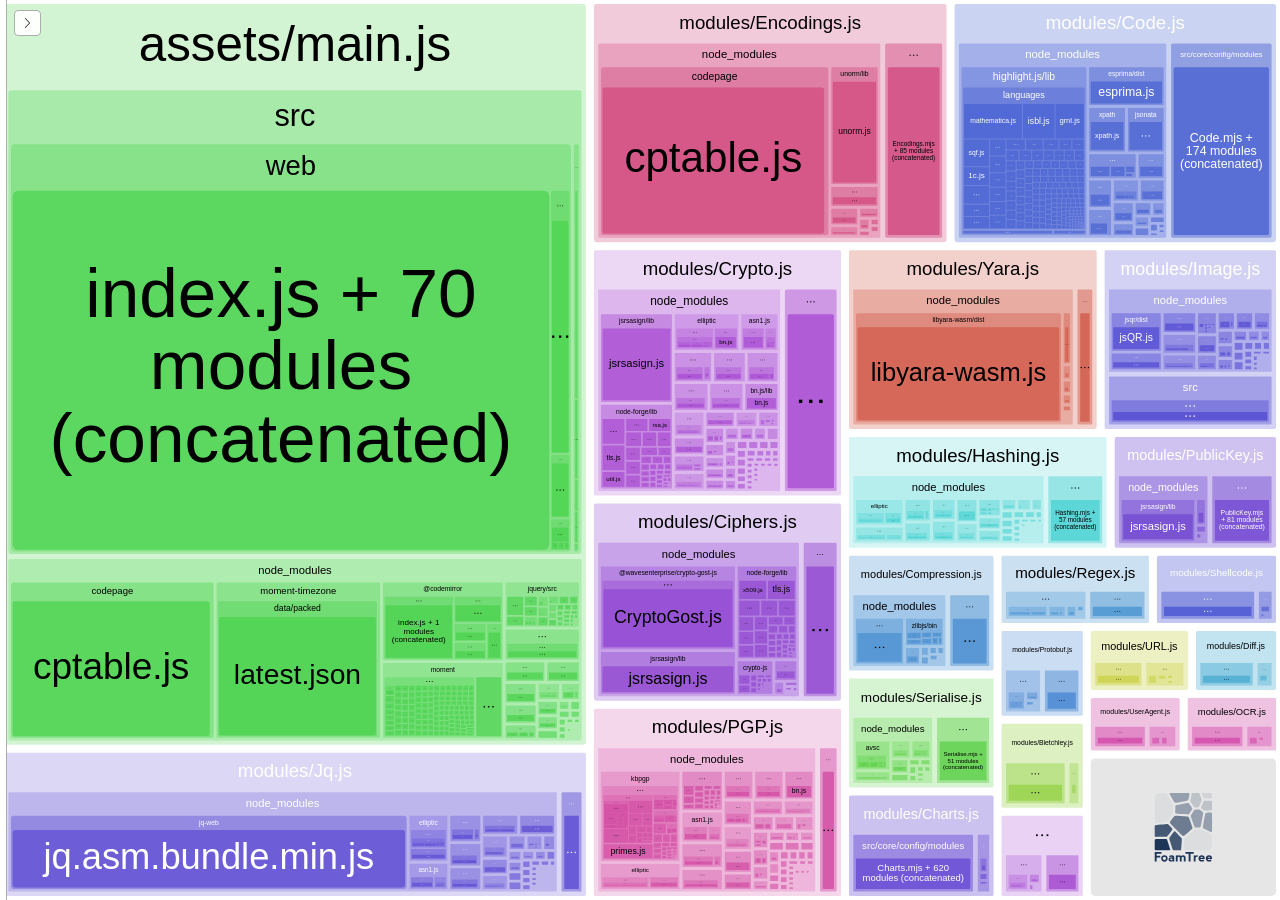
==== BundleAnalyzerReport.html @ 97653025 "Deploy to GitHub pages" ====
<!DOCTYPE html>
<html>
  <head>
    <meta charset="UTF-8"/>
    <meta name="viewport" content="width=device-width, initial-scale=1"/>
    <title>cyberchef [6 Feb 2026 at 15:53]</title>
    <link rel="shortcut icon" href="[data-uri]" type="image/x-icon" />

    <script>
      window.enableWebSocket = false;
    </script>
    <!-- viewer.js -->
<script>/*! For license information please see viewer.js.LICENSE.txt */
(()=>{var e={184:(e,t)=>{var n;
/*!
  Copyright (c) 2018 Jed Watson.
  Licensed under the MIT License (MIT), see
  http://jedwatson.github.io/classnames
*/!function(){"use strict";var i={}.hasOwnProperty;function r(){for(var e=[],t=0;t<arguments.length;t++){var n=arguments[t];if(n){var o=typeof n;if("string"===o||"number"===o)e.push(n);else if(Array.isArray(n)){if(n.length){var a=r.apply(null,n);a&&e.push(a)}}else if("object"===o)if(n.toString===Object.prototype.toString)for(var s in n)i.call(n,s)&&n[s]&&e.push(s);else e.push(n.toString())}}return e.join(" ")}e.exports?(r.default=r,e.exports=r):void 0===(n=function(){return r}.apply(t,[]))||(e.exports=n)}()},908:(e,t,n)=>{"use strict";n.d(t,{Z:()=>s});var i=n(15),r=n.n(i),o=n(645),a=n.n(o)()(r());a.push([e.id,".Button__button{background:#fff;border:1px solid #aaa;border-radius:4px;cursor:pointer;display:inline-block;font:var(--main-font);outline:none;padding:5px 7px;transition:background .3s ease;white-space:nowrap}.Button__button:focus,.Button__button:hover{background:#ffefd7}.Button__button.Button__active{background:orange;color:#000}.Button__button[disabled]{cursor:default}","",{version:3,sources:["webpack://./client/components/Button.css"],names:[],mappings:"AAAA,gBACE,eAAgB,CAChB,qBAAsB,CACtB,iBAAkB,CAClB,cAAe,CACf,oBAAqB,CACrB,qBAAsB,CACtB,YAAa,CACb,eAAgB,CAChB,8BAA+B,CAC/B,kBACF,CAEA,4CAEE,kBACF,CAEA,+BACE,iBAAmB,CACnB,UACF,CAEA,0BACE,cACF",sourcesContent:[".button {\n  background: #fff;\n  border: 1px solid #aaa;\n  border-radius: 4px;\n  cursor: pointer;\n  display: inline-block;\n  font: var(--main-font);\n  outline: none;\n  padding: 5px 7px;\n  transition: background .3s ease;\n  white-space: nowrap;\n}\n\n.button:focus,\n.button:hover {\n  background: #ffefd7;\n}\n\n.button.active {\n  background: #ffa500;\n  color: #000;\n}\n\n.button[disabled] {\n  cursor: default;\n}\n"],sourceRoot:""}]),a.locals={button:"Button__button",active:"Button__active"};const s=a},396:(e,t,n)=>{"use strict";n.d(t,{Z:()=>s});var i=n(15),r=n.n(i),o=n(645),a=n.n(o)()(r());a.push([e.id,".Checkbox__label{display:inline-block}.Checkbox__checkbox,.Checkbox__label{cursor:pointer}.Checkbox__itemText{margin-left:3px;position:relative;top:-2px;vertical-align:middle}","",{version:3,sources:["webpack://./client/components/Checkbox.css"],names:[],mappings:"AAAA,iBAEE,oBACF,CAEA,qCAJE,cAMF,CAEA,oBACE,eAAgB,CAChB,iBAAkB,CAClB,QAAS,CACT,qBACF",sourcesContent:[".label {\n  cursor: pointer;\n  display: inline-block;\n}\n\n.checkbox {\n  cursor: pointer;\n}\n\n.itemText {\n  margin-left: 3px;\n  position: relative;\n  top: -2px;\n  vertical-align: middle;\n}\n"],sourceRoot:""}]),a.locals={label:"Checkbox__label",checkbox:"Checkbox__checkbox",itemText:"Checkbox__itemText"};const s=a},213:(e,t,n)=>{"use strict";n.d(t,{Z:()=>s});var i=n(15),r=n.n(i),o=n(645),a=n.n(o)()(r());a.push([e.id,".CheckboxList__container{font:var(--main-font);white-space:nowrap}.CheckboxList__label{font-size:11px;font-weight:700;margin-bottom:7px}.CheckboxList__item+.CheckboxList__item{margin-top:1px}","",{version:3,sources:["webpack://./client/components/CheckboxList.css"],names:[],mappings:"AAAA,yBACE,qBAAsB,CACtB,kBACF,CAEA,qBACE,cAAe,CACf,eAAiB,CACjB,iBACF,CAEA,wCACE,cACF",sourcesContent:[".container {\n  font: var(--main-font);\n  white-space: nowrap;\n}\n\n.label {\n  font-size: 11px;\n  font-weight: bold;\n  margin-bottom: 7px;\n}\n\n.item + .item {\n  margin-top: 1px;\n}\n"],sourceRoot:""}]),a.locals={container:"CheckboxList__container",label:"CheckboxList__label",item:"CheckboxList__item"};const s=a},580:(e,t,n)=>{"use strict";n.d(t,{Z:()=>s});var i=n(15),r=n.n(i),o=n(645),a=n.n(o)()(r());a.push([e.id,".ContextMenu__container{background:#fff;border:1px solid #aaa;border-radius:4px;font:var(--main-font);list-style:none;opacity:1;padding:0;position:absolute;transition:opacity .2s ease,visibility .2s ease;visibility:visible;white-space:nowrap}.ContextMenu__hidden{opacity:0;visibility:hidden}","",{version:3,sources:["webpack://./client/components/ContextMenu.css"],names:[],mappings:"AAAA,wBAKE,eAAgB,CAChB,qBAAsB,CAFtB,iBAAkB,CAHlB,qBAAsB,CAMtB,eAAgB,CAChB,SAAU,CALV,SAAU,CADV,iBAAkB,CASlB,+CAAiD,CADjD,kBAAmB,CADnB,kBAGF,CAEA,qBACE,SAAU,CACV,iBACF",sourcesContent:[".container {\n  font: var(--main-font);\n  position: absolute;\n  padding: 0;\n  border-radius: 4px;\n  background: #fff;\n  border: 1px solid #aaa;\n  list-style: none;\n  opacity: 1;\n  white-space: nowrap;\n  visibility: visible;\n  transition: opacity .2s ease, visibility .2s ease;\n}\n\n.hidden {\n  opacity: 0;\n  visibility: hidden;\n}\n"],sourceRoot:""}]),a.locals={container:"ContextMenu__container",hidden:"ContextMenu__hidden"};const s=a},270:(e,t,n)=>{"use strict";n.d(t,{Z:()=>s});var i=n(15),r=n.n(i),o=n(645),a=n.n(o)()(r());a.push([e.id,".ContextMenuItem__item{cursor:pointer;margin:0;padding:8px 14px;-webkit-user-select:none;user-select:none}.ContextMenuItem__item:hover{background:#ffefd7}.ContextMenuItem__disabled{color:grey;cursor:default}.ContextMenuItem__item.ContextMenuItem__disabled:hover{background:transparent}","",{version:3,sources:["webpack://./client/components/ContextMenuItem.css"],names:[],mappings:"AAAA,uBACE,cAAe,CACf,QAAS,CACT,gBAAiB,CACjB,wBAAiB,CAAjB,gBACF,CAEA,6BACE,kBACF,CAEA,2BAEE,UAAW,CADX,cAEF,CAEA,uDACE,sBACF",sourcesContent:[".item {\n  cursor: pointer;\n  margin: 0;\n  padding: 8px 14px;\n  user-select: none;\n}\n\n.item:hover {\n  background: #ffefd7;\n}\n\n.disabled {\n  cursor: default;\n  color: gray;\n}\n\n.item.disabled:hover {\n  background: transparent;\n}\n"],sourceRoot:""}]),a.locals={item:"ContextMenuItem__item",disabled:"ContextMenuItem__disabled"};const s=a},172:(e,t,n)=>{"use strict";n.d(t,{Z:()=>s});var i=n(15),r=n.n(i),o=n(645),a=n.n(o)()(r());a.push([e.id,".Dropdown__container{font:var(--main-font);white-space:nowrap}.Dropdown__label{font-size:11px;font-weight:700;margin-bottom:7px}.Dropdown__input{border:1px solid #aaa;border-radius:4px;color:#7f7f7f;display:block;height:27px;width:100%}.Dropdown__option{cursor:pointer;padding:4px 0}","",{version:3,sources:["webpack://./client/components/Dropdown.css"],names:[],mappings:"AAAA,qBACE,qBAAsB,CACtB,kBACF,CAEA,iBACE,cAAe,CACf,eAAiB,CACjB,iBACF,CAEA,iBACE,qBAAsB,CACtB,iBAAkB,CAGlB,aAAc,CAFd,aAAc,CAGd,WAAY,CAFZ,UAGF,CAEA,kBAEE,cAAe,CADf,aAEF",sourcesContent:[".container {\n  font: var(--main-font);\n  white-space: nowrap;\n}\n\n.label {\n  font-size: 11px;\n  font-weight: bold;\n  margin-bottom: 7px;\n}\n\n.input {\n  border: 1px solid #aaa;\n  border-radius: 4px;\n  display: block;\n  width: 100%;\n  color: #7f7f7f;\n  height: 27px;\n}\n\n.option {\n  padding: 4px 0;\n  cursor: pointer;\n}\n"],sourceRoot:""}]),a.locals={container:"Dropdown__container",label:"Dropdown__label",input:"Dropdown__input",option:"Dropdown__option"};const s=a},746:(e,t,n)=>{"use strict";n.d(t,{Z:()=>s});var i=n(15),r=n.n(i),o=n(645),a=n.n(o)()(r());a.push([e.id,".Icon__icon{background:no-repeat 50%/contain;display:inline-block}","",{version:3,sources:["webpack://./client/components/Icon.css"],names:[],mappings:"AAAA,YACE,gCAAoC,CACpC,oBACF",sourcesContent:[".icon {\n  background: no-repeat center/contain;\n  display: inline-block;\n}\n"],sourceRoot:""}]),a.locals={icon:"Icon__icon"};const s=a},697:(e,t,n)=>{"use strict";n.d(t,{Z:()=>m});var i=n(15),r=n.n(i),o=n(645),a=n.n(o),s=n(667),u=n.n(s),l=n(911),c=n(752),h=n(570),f=n(868),d=a()(r()),p=u()(l.Z),g=u()(c.Z),b=u()(h.Z),v=u()(f.Z);d.push([e.id,".ModuleItem__container{background:no-repeat 0;cursor:pointer;margin-bottom:4px;padding-left:18px;position:relative;white-space:nowrap}.ModuleItem__container.ModuleItem__module{background-image:url("+p+");background-position-x:1px}.ModuleItem__container.ModuleItem__folder{background-image:url("+g+")}.ModuleItem__container.ModuleItem__chunk{background-image:url("+b+")}.ModuleItem__container.ModuleItem__invisible:hover:before{background:url("+v+') no-repeat 0;content:"";height:100%;left:0;position:absolute;top:1px;width:13px}',"",{version:3,sources:["webpack://./client/components/ModuleItem.css"],names:[],mappings:"AAAA,uBACE,sBAAiC,CACjC,cAAe,CACf,iBAAkB,CAClB,iBAAkB,CAClB,iBAAkB,CAClB,kBACF,CAEA,0CACE,wDAAkD,CAClD,yBACF,CAEA,0CACE,wDACF,CAEA,yCACE,wDACF,CAEA,0DACE,8DAAqE,CACrE,UAAW,CACX,WAAY,CACZ,MAAO,CAEP,iBAAkB,CADlB,OAAQ,CAER,UACF",sourcesContent:[".container {\n  background: no-repeat left center;\n  cursor: pointer;\n  margin-bottom: 4px;\n  padding-left: 18px;\n  position: relative;\n  white-space: nowrap;\n}\n\n.container.module {\n  background-image: url('../assets/icon-module.svg');\n  background-position-x: 1px;\n}\n\n.container.folder {\n  background-image: url('../assets/icon-folder.svg');\n}\n\n.container.chunk {\n  background-image: url('../assets/icon-chunk.svg');\n}\n\n.container.invisible:hover::before {\n  background: url('../assets/icon-invisible.svg') no-repeat left center;\n  content: \"\";\n  height: 100%;\n  left: 0;\n  top: 1px;\n  position: absolute;\n  width: 13px;\n}\n"],sourceRoot:""}]),d.locals={container:"ModuleItem__container",module:"ModuleItem__module",folder:"ModuleItem__folder",chunk:"ModuleItem__chunk",invisible:"ModuleItem__invisible"};const m=d},784:(e,t,n)=>{"use strict";n.d(t,{Z:()=>s});var i=n(15),r=n.n(i),o=n(645),a=n.n(o)()(r());a.push([e.id,".ModulesList__container{font:var(--main-font)}","",{version:3,sources:["webpack://./client/components/ModulesList.css"],names:[],mappings:"AAAA,wBACE,qBACF",sourcesContent:[".container {\n  font: var(--main-font);\n}\n"],sourceRoot:""}]),a.locals={container:"ModulesList__container"};const s=a},393:(e,t,n)=>{"use strict";n.d(t,{Z:()=>s});var i=n(15),r=n.n(i),o=n(645),a=n.n(o)()(r());a.push([e.id,".ModulesTreemap__container{align-items:stretch;display:flex;height:100%;position:relative;width:100%}.ModulesTreemap__map{flex:1}.ModulesTreemap__sidebarGroup{font:var(--main-font);margin-bottom:20px}.ModulesTreemap__showOption{margin-top:5px}.ModulesTreemap__activeSize{font-weight:700}.ModulesTreemap__foundModulesInfo{display:flex;font:var(--main-font);margin:8px 0 0}.ModulesTreemap__foundModulesInfoItem+.ModulesTreemap__foundModulesInfoItem{margin-left:15px}.ModulesTreemap__foundModulesContainer{margin-top:15px;max-height:600px;overflow:auto}.ModulesTreemap__foundModulesChunk+.ModulesTreemap__foundModulesChunk{margin-top:15px}.ModulesTreemap__foundModulesChunkName{cursor:pointer;font:var(--main-font);font-weight:700;margin-bottom:7px}.ModulesTreemap__foundModulesList{margin-left:7px}","",{version:3,sources:["webpack://./client/components/ModulesTreemap.css"],names:[],mappings:"AAAA,2BACE,mBAAoB,CACpB,YAAa,CACb,WAAY,CACZ,iBAAkB,CAClB,UACF,CAEA,qBACE,MACF,CAEA,8BACE,qBAAsB,CACtB,kBACF,CAEA,4BACE,cACF,CAEA,4BACE,eACF,CAEA,kCACE,YAAa,CACb,qBAAsB,CACtB,cACF,CAEA,4EACE,gBACF,CAEA,uCACE,eAAgB,CAChB,gBAAiB,CACjB,aACF,CAEA,sEACE,eACF,CAEA,uCACE,cAAe,CACf,qBAAsB,CACtB,eAAiB,CACjB,iBACF,CAEA,kCACE,eACF",sourcesContent:[".container {\n  align-items: stretch;\n  display: flex;\n  height: 100%;\n  position: relative;\n  width: 100%;\n}\n\n.map {\n  flex: 1;\n}\n\n.sidebarGroup {\n  font: var(--main-font);\n  margin-bottom: 20px;\n}\n\n.showOption {\n  margin-top: 5px;\n}\n\n.activeSize {\n  font-weight: bold;\n}\n\n.foundModulesInfo {\n  display: flex;\n  font: var(--main-font);\n  margin: 8px 0 0;\n}\n\n.foundModulesInfoItem + .foundModulesInfoItem {\n  margin-left: 15px;\n}\n\n.foundModulesContainer {\n  margin-top: 15px;\n  max-height: 600px;\n  overflow: auto;\n}\n\n.foundModulesChunk + .foundModulesChunk {\n  margin-top: 15px;\n}\n\n.foundModulesChunkName {\n  cursor: pointer;\n  font: var(--main-font);\n  font-weight: bold;\n  margin-bottom: 7px;\n}\n\n.foundModulesList {\n  margin-left: 7px;\n}\n"],sourceRoot:""}]),a.locals={container:"ModulesTreemap__container",map:"ModulesTreemap__map",sidebarGroup:"ModulesTreemap__sidebarGroup",showOption:"ModulesTreemap__showOption",activeSize:"ModulesTreemap__activeSize",foundModulesInfo:"ModulesTreemap__foundModulesInfo",foundModulesInfoItem:"ModulesTreemap__foundModulesInfoItem",foundModulesContainer:"ModulesTreemap__foundModulesContainer",foundModulesChunk:"ModulesTreemap__foundModulesChunk",foundModulesChunkName:"ModulesTreemap__foundModulesChunkName",foundModulesList:"ModulesTreemap__foundModulesList"};const s=a},976:(e,t,n)=>{"use strict";n.d(t,{Z:()=>s});var i=n(15),r=n.n(i),o=n(645),a=n.n(o)()(r());a.push([e.id,".Search__container{font:var(--main-font);white-space:nowrap}.Search__label{font-weight:700;margin-bottom:7px}.Search__row{display:flex}.Search__input{border:1px solid #aaa;border-radius:4px;display:block;flex:1;padding:5px}.Search__clear{flex:0 0 auto;line-height:1;margin-left:3px;padding:5px 8px 7px}","",{version:3,sources:["webpack://./client/components/Search.css"],names:[],mappings:"AAAA,mBACE,qBAAsB,CACtB,kBACF,CAEA,eACE,eAAiB,CACjB,iBACF,CAEA,aACE,YACF,CAEA,eACE,qBAAsB,CACtB,iBAAkB,CAClB,aAAc,CACd,MAAO,CACP,WACF,CAEA,eACE,aAAc,CACd,aAAc,CACd,eAAgB,CAChB,mBACF",sourcesContent:[".container {\n  font: var(--main-font);\n  white-space: nowrap;\n}\n\n.label {\n  font-weight: bold;\n  margin-bottom: 7px;\n}\n\n.row {\n  display: flex;\n}\n\n.input {\n  border: 1px solid #aaa;\n  border-radius: 4px;\n  display: block;\n  flex: 1;\n  padding: 5px;\n}\n\n.clear {\n  flex: 0 0 auto;\n  line-height: 1;\n  margin-left: 3px;\n  padding: 5px 8px 7px;\n}\n"],sourceRoot:""}]),a.locals={container:"Search__container",label:"Search__label",row:"Search__row",input:"Search__input",clear:"Search__clear"};const s=a},826:(e,t,n)=>{"use strict";n.d(t,{Z:()=>s});var i=n(15),r=n.n(i),o=n(645),a=n.n(o)()(r());a.push([e.id,".Sidebar__container{background:#fff;border:none;border-right:1px solid #aaa;box-sizing:border-box;max-width:calc(50% - 10px);opacity:.95;z-index:1}.Sidebar__container:not(.Sidebar__hidden){min-width:200px}.Sidebar__container:not(.Sidebar__pinned){bottom:0;position:absolute;top:0;transition:transform .2s ease}.Sidebar__container.Sidebar__pinned{position:relative}.Sidebar__container.Sidebar__left{left:0}.Sidebar__container.Sidebar__left.Sidebar__hidden{transform:translateX(calc(-100% + 7px))}.Sidebar__content{box-sizing:border-box;height:100%;overflow-y:auto;padding:25px 20px 20px;width:100%}.Sidebar__empty.Sidebar__pinned .Sidebar__content{padding:0}.Sidebar__pinButton,.Sidebar__toggleButton{cursor:pointer;height:26px;line-height:0;position:absolute;top:10px;width:27px}.Sidebar__pinButton{right:47px}.Sidebar__toggleButton{padding-left:6px;right:15px}.Sidebar__hidden .Sidebar__toggleButton{right:-35px;transition:transform .2s ease}.Sidebar__hidden .Sidebar__toggleButton:hover{transform:translateX(4px)}.Sidebar__resizer{bottom:0;cursor:col-resize;position:absolute;right:0;top:0;width:7px}","",{version:3,sources:["webpack://./client/components/Sidebar.css"],names:[],mappings:"AAEA,oBACE,eAAgB,CAEhB,WAA4B,CAA5B,2BAA4B,CAC5B,qBAAsB,CACtB,0BAA2B,CAC3B,WAAa,CACb,SACF,CAEA,0CACE,eACF,CAEA,0CACE,QAAS,CACT,iBAAkB,CAClB,KAAM,CACN,6BACF,CAEA,oCACE,iBACF,CAEA,kCACE,MACF,CAEA,kDACE,uCACF,CAEA,kBACE,qBAAsB,CACtB,WAAY,CACZ,eAAgB,CAChB,sBAAuB,CACvB,UACF,CAEA,kDACE,SACF,CAEA,2CAEE,cAAe,CACf,WAAY,CACZ,aAAc,CACd,iBAAkB,CAClB,QAAS,CACT,UACF,CAEA,oBACE,UACF,CAEA,uBACE,gBAAiB,CACjB,UACF,CAEA,wCACE,WAAY,CACZ,6BACF,CAEA,8CACE,yBACF,CAEA,kBACE,QAAS,CACT,iBAAkB,CAClB,iBAAkB,CAClB,OAAQ,CACR,KAAM,CACN,SACF",sourcesContent:["@value toggleTime: 200ms;\n\n.container {\n  background: #fff;\n  border: none;\n  border-right: 1px solid #aaa;\n  box-sizing: border-box;\n  max-width: calc(50% - 10px);\n  opacity: 0.95;\n  z-index: 1;\n}\n\n.container:not(.hidden) {\n  min-width: 200px;\n}\n\n.container:not(.pinned) {\n  bottom: 0;\n  position: absolute;\n  top: 0;\n  transition: transform toggleTime ease;\n}\n\n.container.pinned {\n  position: relative;\n}\n\n.container.left {\n  left: 0;\n}\n\n.container.left.hidden {\n  transform: translateX(calc(-100% + 7px));\n}\n\n.content {\n  box-sizing: border-box;\n  height: 100%;\n  overflow-y: auto;\n  padding: 25px 20px 20px;\n  width: 100%;\n}\n\n.empty.pinned .content {\n  padding: 0;\n}\n\n.pinButton,\n.toggleButton {\n  cursor: pointer;\n  height: 26px;\n  line-height: 0;\n  position: absolute;\n  top: 10px;\n  width: 27px;\n}\n\n.pinButton {\n  right: 47px;\n}\n\n.toggleButton {\n  padding-left: 6px;\n  right: 15px;\n}\n\n.hidden .toggleButton {\n  right: -35px;\n  transition: transform .2s ease;\n}\n\n.hidden .toggleButton:hover {\n  transform: translateX(4px);\n}\n\n.resizer {\n  bottom: 0;\n  cursor: col-resize;\n  position: absolute;\n  right: 0;\n  top: 0;\n  width: 7px;\n}\n"],sourceRoot:""}]),a.locals={toggleTime:".2s",container:"Sidebar__container",hidden:"Sidebar__hidden",pinned:"Sidebar__pinned",left:"Sidebar__left",content:"Sidebar__content",empty:"Sidebar__empty",pinButton:"Sidebar__pinButton",toggleButton:"Sidebar__toggleButton",resizer:"Sidebar__resizer"};const s=a},897:(e,t,n)=>{"use strict";n.d(t,{Z:()=>s});var i=n(15),r=n.n(i),o=n(645),a=n.n(o)()(r());a.push([e.id,".Switcher__container{font:var(--main-font);white-space:nowrap}.Switcher__label{font-size:11px;font-weight:700;margin-bottom:7px}.Switcher__item+.Switcher__item{margin-left:5px}","",{version:3,sources:["webpack://./client/components/Switcher.css"],names:[],mappings:"AAAA,qBACE,qBAAsB,CACtB,kBACF,CAEA,iBAEE,cAAe,CADf,eAAiB,CAEjB,iBACF,CAEA,gCACE,eACF",sourcesContent:[".container {\n  font: var(--main-font);\n  white-space: nowrap;\n}\n\n.label {\n  font-weight: bold;\n  font-size: 11px;\n  margin-bottom: 7px;\n}\n\n.item + .item {\n  margin-left: 5px;\n}\n"],sourceRoot:""}]),a.locals={container:"Switcher__container",label:"Switcher__label",item:"Switcher__item"};const s=a},527:(e,t,n)=>{"use strict";n.d(t,{Z:()=>s});var i=n(15),r=n.n(i),o=n(645),a=n.n(o)()(r());a.push([e.id,".Tooltip__container{background:#fff;border:1px solid #aaa;border-radius:4px;font:var(--main-font);opacity:.9;padding:5px 10px;position:absolute;transition:opacity .2s ease,visibility .2s ease;visibility:visible;white-space:nowrap}.Tooltip__hidden{opacity:0;visibility:hidden}","",{version:3,sources:["webpack://./client/components/Tooltip.css"],names:[],mappings:"AAAA,oBAKE,eAAgB,CAChB,qBAAsB,CAFtB,iBAAkB,CAHlB,qBAAsB,CAMtB,UAAY,CAJZ,gBAAiB,CADjB,iBAAkB,CAQlB,+CAAiD,CADjD,kBAAmB,CADnB,kBAGF,CAEA,iBACE,SAAU,CACV,iBACF",sourcesContent:[".container {\n  font: var(--main-font);\n  position: absolute;\n  padding: 5px 10px;\n  border-radius: 4px;\n  background: #fff;\n  border: 1px solid #aaa;\n  opacity: 0.9;\n  white-space: nowrap;\n  visibility: visible;\n  transition: opacity .2s ease, visibility .2s ease;\n}\n\n.hidden {\n  opacity: 0;\n  visibility: hidden;\n}\n"],sourceRoot:""}]),a.locals={container:"Tooltip__container",hidden:"Tooltip__hidden"};const s=a},194:(e,t,n)=>{"use strict";n.d(t,{Z:()=>s});var i=n(15),r=n.n(i),o=n(645),a=n.n(o)()(r());a.push([e.id,":root{--main-font:normal 11px Verdana,sans-serif}#app,body,html{height:100%;margin:0;overflow:hidden;padding:0;width:100%}body.resizing{-webkit-user-select:none!important;user-select:none!important}body.resizing *{pointer-events:none}body.resizing.col{cursor:col-resize!important}","",{version:3,sources:["webpack://./client/viewer.css"],names:[],mappings:"AAAA,MACE,0CACF,CAEA,eAGE,WAAY,CACZ,QAAS,CACT,eAAgB,CAChB,SAAU,CACV,UACF,CAEA,cACE,kCAA4B,CAA5B,0BACF,CAEA,gBACE,mBACF,CAEA,kBACE,2BACF",sourcesContent:[":root {\n  --main-font: normal 11px Verdana, sans-serif;\n}\n\n:global html,\n:global body,\n:global #app {\n  height: 100%;\n  margin: 0;\n  overflow: hidden;\n  padding: 0;\n  width: 100%;\n}\n\n:global body.resizing {\n  user-select: none !important;\n}\n\n:global body.resizing * {\n  pointer-events: none;\n}\n\n:global body.resizing.col {\n  cursor: col-resize !important;\n}\n"],sourceRoot:""}]);const s=a},645:e=>{"use strict";e.exports=function(e){var t=[];return t.toString=function(){return this.map((function(t){var n=e(t);return t[2]?"@media ".concat(t[2]," {").concat(n,"}"):n})).join("")},t.i=function(e,n,i){"string"==typeof e&&(e=[[null,e,""]]);var r={};if(i)for(var o=0;o<this.length;o++){var a=this[o][0];null!=a&&(r[a]=!0)}for(var s=0;s<e.length;s++){var u=[].concat(e[s]);i&&r[u[0]]||(n&&(u[2]?u[2]="".concat(n," and ").concat(u[2]):u[2]=n),t.push(u))}},t}},15:e=>{"use strict";function t(e,t){return function(e){if(Array.isArray(e))return e}(e)||function(e,t){var n=e&&("undefined"!=typeof Symbol&&e[Symbol.iterator]||e["@@iterator"]);if(null==n)return;var i,r,o=[],a=!0,s=!1;try{for(n=n.call(e);!(a=(i=n.next()).done)&&(o.push(i.value),!t||o.length!==t);a=!0);}catch(u){s=!0,r=u}finally{try{a||null==n.return||n.return()}finally{if(s)throw r}}return o}(e,t)||function(e,t){if(!e)return;if("string"==typeof e)return n(e,t);var i=Object.prototype.toString.call(e).slice(8,-1);"Object"===i&&e.constructor&&(i=e.constructor.name);if("Map"===i||"Set"===i)return Array.from(e);if("Arguments"===i||/^(?:Ui|I)nt(?:8|16|32)(?:Clamped)?Array$/.test(i))return n(e,t)}(e,t)||function(){throw new TypeError("Invalid attempt to destructure non-iterable instance.\nIn order to be iterable, non-array objects must have a [Symbol.iterator]() method.")}()}function n(e,t){(null==t||t>e.length)&&(t=e.length);for(var n=0,i=new Array(t);n<t;n++)i[n]=e[n];return i}e.exports=function(e){var n=t(e,4),i=n[1],r=n[3];if("function"==typeof btoa){var o=btoa(unescape(encodeURIComponent(JSON.stringify(r)))),a="sourceMappingURL=data:application/json;charset=utf-8;base64,".concat(o),s="/*# ".concat(a," */"),u=r.sources.map((function(e){return"/*# sourceURL=".concat(r.sourceRoot||"").concat(e," */")}));return[i].concat(u).concat([s]).join("\n")}return[i].join("\n")}},667:e=>{"use strict";e.exports=function(e,t){return t||(t={}),"string"!=typeof(e=e&&e.__esModule?e.default:e)?e:(/^['"].*['"]$/.test(e)&&(e=e.slice(1,-1)),t.hash&&(e+=t.hash),/["'() \t\n]/.test(e)||t.needQuotes?'"'.concat(e.replace(/"/g,'\\"').replace(/\n/g,"\\n"),'"'):e)}},296:e=>{function t(e,t,n){var i,r,o,a,s;function u(){var l=Date.now()-a;l<t&&l>=0?i=setTimeout(u,t-l):(i=null,n||(s=e.apply(o,r),o=r=null))}null==t&&(t=100);var l=function(){o=this,r=arguments,a=Date.now();var l=n&&!i;return i||(i=setTimeout(u,t)),l&&(s=e.apply(o,r),o=r=null),s};return l.clear=function(){i&&(clearTimeout(i),i=null)},l.flush=function(){i&&(s=e.apply(o,r),o=r=null,clearTimeout(i),i=null)},l}t.debounce=t,e.exports=t},150:e=>{"use strict";e.exports=e=>{if("string"!=typeof e)throw new TypeError("Expected a string");return e.replace(/[|\\{}()[\]^$+*?.]/g,"\\$&").replace(/-/g,"\\x2d")}},755:function(e){e.exports=function(){"use strict";var e=/^(b|B)$/,t={iec:{bits:["b","Kib","Mib","Gib","Tib","Pib","Eib","Zib","Yib"],bytes:["B","KiB","MiB","GiB","TiB","PiB","EiB","ZiB","YiB"]},jedec:{bits:["b","Kb","Mb","Gb","Tb","Pb","Eb","Zb","Yb"],bytes:["B","KB","MB","GB","TB","PB","EB","ZB","YB"]}},n={iec:["","kibi","mebi","gibi","tebi","pebi","exbi","zebi","yobi"],jedec:["","kilo","mega","giga","tera","peta","exa","zetta","yotta"]},i={floor:Math.floor,ceil:Math.ceil};function r(r){var o,a,s,u,l,c,h,f,d,p,g,b,v,m,y,C,w,_,x,A,S=arguments.length>1&&void 0!==arguments[1]?arguments[1]:{},M=[],T=0;if(isNaN(r))throw new TypeError("Invalid number");if(s=!0===S.bits,y=!0===S.unix,b=!0===S.pad,a=S.base||2,v=void 0!==S.round?S.round:y?1:2,h=void 0!==S.locale?S.locale:"",f=S.localeOptions||{},C=void 0!==S.separator?S.separator:"",w=void 0!==S.spacer?S.spacer:y?"":" ",x=S.symbols||{},_=2===a&&S.standard||"jedec",g=S.output||"string",l=!0===S.fullform,c=S.fullforms instanceof Array?S.fullforms:[],o=void 0!==S.exponent?S.exponent:-1,A=i[S.roundingMethod]||Math.round,u=a>2?1e3:1024,(d=(p=Number(r))<0)&&(p=-p),(-1===o||isNaN(o))&&(o=Math.floor(Math.log(p)/Math.log(u)))<0&&(o=0),o>8&&(o=8),"exponent"===g)return o;if(0===p)M[0]=0,m=M[1]=y?"":t[_][s?"bits":"bytes"][o];else{T=p/(2===a?Math.pow(2,10*o):Math.pow(1e3,o)),s&&(T*=8)>=u&&o<8&&(T/=u,o++);var k=Math.pow(10,o>0?v:0);M[0]=A(T*k)/k,M[0]===u&&o<8&&void 0===S.exponent&&(M[0]=1,o++),m=M[1]=10===a&&1===o?s?"kb":"kB":t[_][s?"bits":"bytes"][o],y&&(M[1]="jedec"===_?M[1].charAt(0):o>0?M[1].replace(/B$/,""):M[1],e.test(M[1])&&(M[0]=Math.floor(M[0]),M[1]=""))}if(d&&(M[0]=-M[0]),M[1]=x[M[1]]||M[1],!0===h?M[0]=M[0].toLocaleString():h.length>0?M[0]=M[0].toLocaleString(h,f):C.length>0&&(M[0]=M[0].toString().replace(".",C)),b&&!1===Number.isInteger(M[0])&&v>0){var z=C||".",D=M[0].toString().split(z),B=D[1]||"",L=B.length,E=v-L;M[0]="".concat(D[0]).concat(z).concat(B.padEnd(L+E,"0"))}return l&&(M[1]=c[o]?c[o]:n[_][o]+(s?"bit":"byte")+(1===M[0]?"":"s")),"array"===g?M:"object"===g?{value:M[0],symbol:M[1],exponent:o,unit:m}:M.join(w)}return r.partial=function(e){return function(t){return r(t,e)}},r}()},379:(e,t,n)=>{"use strict";var i,r=function(){return void 0===i&&(i=Boolean(window&&document&&document.all&&!window.atob)),i},o=function(){var e={};return function(t){if(void 0===e[t]){var n=document.querySelector(t);if(window.HTMLIFrameElement&&n instanceof window.HTMLIFrameElement)try{n=n.contentDocument.head}catch(i){n=null}e[t]=n}return e[t]}}(),a=[];function s(e){for(var t=-1,n=0;n<a.length;n++)if(a[n].identifier===e){t=n;break}return t}function u(e,t){for(var n={},i=[],r=0;r<e.length;r++){var o=e[r],u=t.base?o[0]+t.base:o[0],l=n[u]||0,c="".concat(u," ").concat(l);n[u]=l+1;var h=s(c),f={css:o[1],media:o[2],sourceMap:o[3]};-1!==h?(a[h].references++,a[h].updater(f)):a.push({identifier:c,updater:b(f,t),references:1}),i.push(c)}return i}function l(e){var t=document.createElement("style"),i=e.attributes||{};if(void 0===i.nonce){var r=n.nc;r&&(i.nonce=r)}if(Object.keys(i).forEach((function(e){t.setAttribute(e,i[e])})),"function"==typeof e.insert)e.insert(t);else{var a=o(e.insert||"head");if(!a)throw new Error("Couldn't find a style target. This probably means that the value for the 'insert' parameter is invalid.");a.appendChild(t)}return t}var c,h=(c=[],function(e,t){return c[e]=t,c.filter(Boolean).join("\n")});function f(e,t,n,i){var r=n?"":i.media?"@media ".concat(i.media," {").concat(i.css,"}"):i.css;if(e.styleSheet)e.styleSheet.cssText=h(t,r);else{var o=document.createTextNode(r),a=e.childNodes;a[t]&&e.removeChild(a[t]),a.length?e.insertBefore(o,a[t]):e.appendChild(o)}}function d(e,t,n){var i=n.css,r=n.media,o=n.sourceMap;if(r?e.setAttribute("media",r):e.removeAttribute("media"),o&&"undefined"!=typeof btoa&&(i+="\n/*# sourceMappingURL=data:application/json;base64,".concat(btoa(unescape(encodeURIComponent(JSON.stringify(o))))," */")),e.styleSheet)e.styleSheet.cssText=i;else{for(;e.firstChild;)e.removeChild(e.firstChild);e.appendChild(document.createTextNode(i))}}var p=null,g=0;function b(e,t){var n,i,r;if(t.singleton){var o=g++;n=p||(p=l(t)),i=f.bind(null,n,o,!1),r=f.bind(null,n,o,!0)}else n=l(t),i=d.bind(null,n,t),r=function(){!function(e){if(null===e.parentNode)return!1;e.parentNode.removeChild(e)}(n)};return i(e),function(t){if(t){if(t.css===e.css&&t.media===e.media&&t.sourceMap===e.sourceMap)return;i(e=t)}else r()}}e.exports=function(e,t){(t=t||{}).singleton||"boolean"==typeof t.singleton||(t.singleton=r());var n=u(e=e||[],t);return function(e){if(e=e||[],"[object Array]"===Object.prototype.toString.call(e)){for(var i=0;i<n.length;i++){var r=s(n[i]);a[r].references--}for(var o=u(e,t),l=0;l<n.length;l++){var c=s(n[l]);0===a[c].references&&(a[c].updater(),a.splice(c,1))}n=o}}}},570:(e,t,n)=>{"use strict";n.d(t,{Z:()=>i});const i="[data-uri]"},752:(e,t,n)=>{"use strict";n.d(t,{Z:()=>i});const i="[data-uri]"},868:(e,t,n)=>{"use strict";n.d(t,{Z:()=>i});const i="[data-uri]"},911:(e,t,n)=>{"use strict";n.d(t,{Z:()=>i});const i="[data-uri]"}},t={};function n(i){var r=t[i];if(void 0!==r)return r.exports;var o=t[i]={id:i,exports:{}};return e[i].call(o.exports,o,o.exports,n),o.exports}n.n=e=>{var t=e&&e.__esModule?()=>e.default:()=>e;return n.d(t,{a:t}),t},n.d=(e,t)=>{for(var i in t)n.o(t,i)&&!n.o(e,i)&&Object.defineProperty(e,i,{enumerable:!0,get:t[i]})},n.o=(e,t)=>Object.prototype.hasOwnProperty.call(e,t),n.nc=void 0,(()=>{"use strict";var e,t,i,r,o,a={},s=[],u=/acit|ex(?:s|g|n|p|$)|rph|grid|ows|mnc|ntw|ine[ch]|zoo|^ord|itera/i;function l(e,t){for(var n in t)e[n]=t[n];return e}function c(e){var t=e.parentNode;t&&t.removeChild(e)}function h(e,t,n){var i,r,o,a=arguments,s={};for(o in t)"key"==o?i=t[o]:"ref"==o?r=t[o]:s[o]=t[o];if(arguments.length>3)for(n=[n],o=3;o<arguments.length;o++)n.push(a[o]);if(null!=n&&(s.children=n),"function"==typeof e&&null!=e.defaultProps)for(o in e.defaultProps)void 0===s[o]&&(s[o]=e.defaultProps[o]);return f(e,s,i,r,null)}function f(t,n,i,r,o){var a={type:t,props:n,key:i,ref:r,__k:null,__:null,__b:0,__e:null,__d:void 0,__c:null,__h:null,constructor:void 0,__v:null==o?++e.__v:o};return null!=e.vnode&&e.vnode(a),a}function d(){return{current:null}}function p(e){return e.children}function g(e,t){this.props=e,this.context=t}function b(e,t){if(null==t)return e.__?b(e.__,e.__.__k.indexOf(e)+1):null;for(var n;t<e.__k.length;t++)if(null!=(n=e.__k[t])&&null!=n.__e)return n.__e;return"function"==typeof e.type?b(e):null}function v(e){var t,n;if(null!=(e=e.__)&&null!=e.__c){for(e.__e=e.__c.base=null,t=0;t<e.__k.length;t++)if(null!=(n=e.__k[t])&&null!=n.__e){e.__e=e.__c.base=n.__e;break}return v(e)}}function m(n){(!n.__d&&(n.__d=!0)&&t.push(n)&&!y.__r++||r!==e.debounceRendering)&&((r=e.debounceRendering)||i)(y)}function y(){for(var e;y.__r=t.length;)e=t.sort((function(e,t){return e.__v.__b-t.__v.__b})),t=[],e.some((function(e){var t,n,i,r,o,a;e.__d&&(o=(r=(t=e).__v).__e,(a=t.__P)&&(n=[],(i=l({},r)).__v=r.__v+1,k(a,r,i,t.__n,void 0!==a.ownerSVGElement,null!=r.__h?[o]:null,n,null==o?b(r):o,r.__h),z(n,r),r.__e!=o&&v(r)))}))}function C(e,t,n,i,r,o,u,l,c,h){var d,g,v,m,y,C,_,A=i&&i.__k||s,S=A.length;for(n.__k=[],d=0;d<t.length;d++)if(null!=(m=n.__k[d]=null==(m=t[d])||"boolean"==typeof m?null:"string"==typeof m||"number"==typeof m||"bigint"==typeof m?f(null,m,null,null,m):Array.isArray(m)?f(p,{children:m},null,null,null):m.__b>0?f(m.type,m.props,m.key,null,m.__v):m)){if(m.__=n,m.__b=n.__b+1,null===(v=A[d])||v&&m.key==v.key&&m.type===v.type)A[d]=void 0;else for(g=0;g<S;g++){if((v=A[g])&&m.key==v.key&&m.type===v.type){A[g]=void 0;break}v=null}k(e,m,v=v||a,r,o,u,l,c,h),y=m.__e,(g=m.ref)&&v.ref!=g&&(_||(_=[]),v.ref&&_.push(v.ref,null,m),_.push(g,m.__c||y,m)),null!=y?(null==C&&(C=y),"function"==typeof m.type&&null!=m.__k&&m.__k===v.__k?m.__d=c=w(m,c,e):c=x(e,m,v,A,y,c),h||"option"!==n.type?"function"==typeof n.type&&(n.__d=c):e.value=""):c&&v.__e==c&&c.parentNode!=e&&(c=b(v))}for(n.__e=C,d=S;d--;)null!=A[d]&&("function"==typeof n.type&&null!=A[d].__e&&A[d].__e==n.__d&&(n.__d=b(i,d+1)),L(A[d],A[d]));if(_)for(d=0;d<_.length;d++)B(_[d],_[++d],_[++d])}function w(e,t,n){var i,r;for(i=0;i<e.__k.length;i++)(r=e.__k[i])&&(r.__=e,t="function"==typeof r.type?w(r,t,n):x(n,r,r,e.__k,r.__e,t));return t}function _(e,t){return t=t||[],null==e||"boolean"==typeof e||(Array.isArray(e)?e.some((function(e){_(e,t)})):t.push(e)),t}function x(e,t,n,i,r,o){var a,s,u;if(void 0!==t.__d)a=t.__d,t.__d=void 0;else if(null==n||r!=o||null==r.parentNode)e:if(null==o||o.parentNode!==e)e.appendChild(r),a=null;else{for(s=o,u=0;(s=s.nextSibling)&&u<i.length;u+=2)if(s==r)break e;e.insertBefore(r,o),a=o}return void 0!==a?a:r.nextSibling}function A(e,t,n){"-"===t[0]?e.setProperty(t,n):e[t]=null==n?"":"number"!=typeof n||u.test(t)?n:n+"px"}function S(e,t,n,i,r){var o;e:if("style"===t)if("string"==typeof n)e.style.cssText=n;else{if("string"==typeof i&&(e.style.cssText=i=""),i)for(t in i)n&&t in n||A(e.style,t,"");if(n)for(t in n)i&&n[t]===i[t]||A(e.style,t,n[t])}else if("o"===t[0]&&"n"===t[1])o=t!==(t=t.replace(/Capture$/,"")),t=t.toLowerCase()in e?t.toLowerCase().slice(2):t.slice(2),e.l||(e.l={}),e.l[t+o]=n,n?i||e.addEventListener(t,o?T:M,o):e.removeEventListener(t,o?T:M,o);else if("dangerouslySetInnerHTML"!==t){if(r)t=t.replace(/xlink[H:h]/,"h").replace(/sName$/,"s");else if("href"!==t&&"list"!==t&&"form"!==t&&"tabIndex"!==t&&"download"!==t&&t in e)try{e[t]=null==n?"":n;break e}catch(e){}"function"==typeof n||(null!=n&&(!1!==n||"a"===t[0]&&"r"===t[1])?e.setAttribute(t,n):e.removeAttribute(t))}}function M(t){this.l[t.type+!1](e.event?e.event(t):t)}function T(t){this.l[t.type+!0](e.event?e.event(t):t)}function k(t,n,i,r,o,a,s,u,c){var h,f,d,b,v,m,y,w,_,x,A,S=n.type;if(void 0!==n.constructor)return null;null!=i.__h&&(c=i.__h,u=n.__e=i.__e,n.__h=null,a=[u]),(h=e.__b)&&h(n);try{e:if("function"==typeof S){if(w=n.props,_=(h=S.contextType)&&r[h.__c],x=h?_?_.props.value:h.__:r,i.__c?y=(f=n.__c=i.__c).__=f.__E:("prototype"in S&&S.prototype.render?n.__c=f=new S(w,x):(n.__c=f=new g(w,x),f.constructor=S,f.render=E),_&&_.sub(f),f.props=w,f.state||(f.state={}),f.context=x,f.__n=r,d=f.__d=!0,f.__h=[]),null==f.__s&&(f.__s=f.state),null!=S.getDerivedStateFromProps&&(f.__s==f.state&&(f.__s=l({},f.__s)),l(f.__s,S.getDerivedStateFromProps(w,f.__s))),b=f.props,v=f.state,d)null==S.getDerivedStateFromProps&&null!=f.componentWillMount&&f.componentWillMount(),null!=f.componentDidMount&&f.__h.push(f.componentDidMount);else{if(null==S.getDerivedStateFromProps&&w!==b&&null!=f.componentWillReceiveProps&&f.componentWillReceiveProps(w,x),!f.__e&&null!=f.shouldComponentUpdate&&!1===f.shouldComponentUpdate(w,f.__s,x)||n.__v===i.__v){f.props=w,f.state=f.__s,n.__v!==i.__v&&(f.__d=!1),f.__v=n,n.__e=i.__e,n.__k=i.__k,n.__k.forEach((function(e){e&&(e.__=n)})),f.__h.length&&s.push(f);break e}null!=f.componentWillUpdate&&f.componentWillUpdate(w,f.__s,x),null!=f.componentDidUpdate&&f.__h.push((function(){f.componentDidUpdate(b,v,m)}))}f.context=x,f.props=w,f.state=f.__s,(h=e.__r)&&h(n),f.__d=!1,f.__v=n,f.__P=t,h=f.render(f.props,f.state,f.context),f.state=f.__s,null!=f.getChildContext&&(r=l(l({},r),f.getChildContext())),d||null==f.getSnapshotBeforeUpdate||(m=f.getSnapshotBeforeUpdate(b,v)),A=null!=h&&h.type===p&&null==h.key?h.props.children:h,C(t,Array.isArray(A)?A:[A],n,i,r,o,a,s,u,c),f.base=n.__e,n.__h=null,f.__h.length&&s.push(f),y&&(f.__E=f.__=null),f.__e=!1}else null==a&&n.__v===i.__v?(n.__k=i.__k,n.__e=i.__e):n.__e=D(i.__e,n,i,r,o,a,s,c);(h=e.diffed)&&h(n)}catch(t){n.__v=null,(c||null!=a)&&(n.__e=u,n.__h=!!c,a[a.indexOf(u)]=null),e.__e(t,n,i)}}function z(t,n){e.__c&&e.__c(n,t),t.some((function(n){try{t=n.__h,n.__h=[],t.some((function(e){e.call(n)}))}catch(t){e.__e(t,n.__v)}}))}function D(e,t,n,i,r,o,u,l){var h,f,d,p,g=n.props,b=t.props,v=t.type,m=0;if("svg"===v&&(r=!0),null!=o)for(;m<o.length;m++)if((h=o[m])&&(h===e||(v?h.localName==v:3==h.nodeType))){e=h,o[m]=null;break}if(null==e){if(null===v)return document.createTextNode(b);e=r?document.createElementNS("http://www.w3.org/2000/svg",v):document.createElement(v,b.is&&b),o=null,l=!1}if(null===v)g===b||l&&e.data===b||(e.data=b);else{if(o=o&&s.slice.call(e.childNodes),f=(g=n.props||a).dangerouslySetInnerHTML,d=b.dangerouslySetInnerHTML,!l){if(null!=o)for(g={},p=0;p<e.attributes.length;p++)g[e.attributes[p].name]=e.attributes[p].value;(d||f)&&(d&&(f&&d.__html==f.__html||d.__html===e.innerHTML)||(e.innerHTML=d&&d.__html||""))}if(function(e,t,n,i,r){var o;for(o in n)"children"===o||"key"===o||o in t||S(e,o,null,n[o],i);for(o in t)r&&"function"!=typeof t[o]||"children"===o||"key"===o||"value"===o||"checked"===o||n[o]===t[o]||S(e,o,t[o],n[o],i)}(e,b,g,r,l),d)t.__k=[];else if(m=t.props.children,C(e,Array.isArray(m)?m:[m],t,n,i,r&&"foreignObject"!==v,o,u,e.firstChild,l),null!=o)for(m=o.length;m--;)null!=o[m]&&c(o[m]);l||("value"in b&&void 0!==(m=b.value)&&(m!==e.value||"progress"===v&&!m)&&S(e,"value",m,g.value,!1),"checked"in b&&void 0!==(m=b.checked)&&m!==e.checked&&S(e,"checked",m,g.checked,!1))}return e}function B(t,n,i){try{"function"==typeof t?t(n):t.current=n}catch(t){e.__e(t,i)}}function L(t,n,i){var r,o,a;if(e.unmount&&e.unmount(t),(r=t.ref)&&(r.current&&r.current!==t.__e||B(r,null,n)),i||"function"==typeof t.type||(i=null!=(o=t.__e)),t.__e=t.__d=void 0,null!=(r=t.__c)){if(r.componentWillUnmount)try{r.componentWillUnmount()}catch(t){e.__e(t,n)}r.base=r.__P=null}if(r=t.__k)for(a=0;a<r.length;a++)r[a]&&L(r[a],n,i);null!=o&&c(o)}function E(e,t,n){return this.constructor(e,n)}function j(t,n,i){var r,o,u;e.__&&e.__(t,n),o=(r="function"==typeof i)?null:i&&i.__k||n.__k,u=[],k(n,t=(!r&&i||n).__k=h(p,null,[t]),o||a,a,void 0!==n.ownerSVGElement,!r&&i?[i]:o?null:n.firstChild?s.slice.call(n.childNodes):null,u,!r&&i?i:o?o.__e:n.firstChild,r),z(u,t)}function O(e,t){j(e,t,O)}function I(e,t,n){var i,r,o,a=arguments,s=l({},e.props);for(o in t)"key"==o?i=t[o]:"ref"==o?r=t[o]:s[o]=t[o];if(arguments.length>3)for(n=[n],o=3;o<arguments.length;o++)n.push(a[o]);return null!=n&&(s.children=n),f(e.type,s,i||e.key,r||e.ref,null)}function N(e,t,n,i){n&&Object.defineProperty(e,t,{enumerable:n.enumerable,configurable:n.configurable,writable:n.writable,value:n.initializer?n.initializer.call(i):void 0})}function P(e,t,n,i,r){var o={};return Object.keys(i).forEach((function(e){o[e]=i[e]})),o.enumerable=!!o.enumerable,o.configurable=!!o.configurable,("value"in o||o.initializer)&&(o.writable=!0),o=n.slice().reverse().reduce((function(n,i){return i(e,t,n)||n}),o),r&&void 0!==o.initializer&&(o.value=o.initializer?o.initializer.call(r):void 0,o.initializer=void 0),void 0===o.initializer&&(Object.defineProperty(e,t,o),o=null),o}e={__e:function(e,t){for(var n,i,r;t=t.__;)if((n=t.__c)&&!n.__)try{if((i=n.constructor)&&null!=i.getDerivedStateFromError&&(n.setState(i.getDerivedStateFromError(e)),r=n.__d),null!=n.componentDidCatch&&(n.componentDidCatch(e),r=n.__d),r)return n.__E=n}catch(t){e=t}throw e},__v:0},g.prototype.setState=function(e,t){var n;n=null!=this.__s&&this.__s!==this.state?this.__s:this.__s=l({},this.state),"function"==typeof e&&(e=e(l({},n),this.props)),e&&l(n,e),null!=e&&this.__v&&(t&&this.__h.push(t),m(this))},g.prototype.forceUpdate=function(e){this.__v&&(this.__e=!0,e&&this.__h.push(e),m(this))},g.prototype.render=p,t=[],i="function"==typeof Promise?Promise.prototype.then.bind(Promise.resolve()):setTimeout,y.__r=0,o=0;const F=[];Object.freeze(F);const R={};function G(){return++at.mobxGuid}function H(e){throw U(!1,e),"X"}function U(e,t){if(!e)throw new Error("[mobx] "+(t||"An invariant failed, however the error is obfuscated because this is a production build."))}Object.freeze(R);function q(e){let t=!1;return function(){if(!t)return t=!0,e.apply(this,arguments)}}const V=()=>{};function W(e){return null!==e&&"object"==typeof e}function Z(e){if(null===e||"object"!=typeof e)return!1;const t=Object.getPrototypeOf(e);return t===Object.prototype||null===t}function $(e,t,n){Object.defineProperty(e,t,{enumerable:!1,writable:!0,configurable:!0,value:n})}function K(e,t){const n="isMobX"+e;return t.prototype[n]=!0,function(e){return W(e)&&!0===e[n]}}function Y(e){return e instanceof Map}function J(e){return e instanceof Set}function X(e){const t=new Set;for(let n in e)t.add(n);return Object.getOwnPropertySymbols(e).forEach((n=>{Object.getOwnPropertyDescriptor(e,n).enumerable&&t.add(n)})),Array.from(t)}function Q(e){return e&&e.toString?e.toString():new String(e).toString()}function ee(e){return null===e?null:"object"==typeof e?""+e:e}const te="undefined"!=typeof Reflect&&Reflect.ownKeys?Reflect.ownKeys:Object.getOwnPropertySymbols?e=>Object.getOwnPropertyNames(e).concat(Object.getOwnPropertySymbols(e)):Object.getOwnPropertyNames,ne=Symbol("mobx administration");class ie{constructor(e="Atom@"+G()){this.name=e,this.isPendingUnobservation=!1,this.isBeingObserved=!1,this.observers=new Set,this.diffValue=0,this.lastAccessedBy=0,this.lowestObserverState=Be.NOT_TRACKING}onBecomeObserved(){this.onBecomeObservedListeners&&this.onBecomeObservedListeners.forEach((e=>e()))}onBecomeUnobserved(){this.onBecomeUnobservedListeners&&this.onBecomeUnobservedListeners.forEach((e=>e()))}reportObserved(){return ft(this)}reportChanged(){ct(),function(e){if(e.lowestObserverState===Be.STALE)return;e.lowestObserverState=Be.STALE,e.observers.forEach((t=>{t.dependenciesState===Be.UP_TO_DATE&&(t.isTracing!==Le.NONE&&dt(t,e),t.onBecomeStale()),t.dependenciesState=Be.STALE}))}(this),ht()}toString(){return this.name}}const re=K("Atom",ie);function oe(e,t=V,n=V){const i=new ie(e);var r;return t!==V&&Bt("onBecomeObserved",i,t,r),n!==V&&Dt(i,n),i}const ae={identity:function(e,t){return e===t},structural:function(e,t){return _n(e,t)},default:function(e,t){return Object.is(e,t)},shallow:function(e,t){return _n(e,t,1)}},se=Symbol("mobx did run lazy initializers"),ue=Symbol("mobx pending decorators"),le={},ce={};function he(e,t){const n=t?le:ce;return n[e]||(n[e]={configurable:!0,enumerable:t,get(){return fe(this),this[e]},set(t){fe(this),this[e]=t}})}function fe(e){if(!0===e[se])return;const t=e[ue];if(t){$(e,se,!0);const n=[...Object.getOwnPropertySymbols(t),...Object.keys(t)];for(const i of n){const n=t[i];n.propertyCreator(e,n.prop,n.descriptor,n.decoratorTarget,n.decoratorArguments)}}}function de(e,t){return function(){let n;const i=function(i,r,o,a){if(!0===a)return t(i,r,o,i,n),null;if(!Object.prototype.hasOwnProperty.call(i,ue)){const e=i[ue];$(i,ue,Object.assign({},e))}return i[ue][r]={prop:r,propertyCreator:t,descriptor:o,decoratorTarget:i,decoratorArguments:n},he(r,e)};return pe(arguments)?(n=F,i.apply(null,arguments)):(n=Array.prototype.slice.call(arguments),i)}}function pe(e){return(2===e.length||3===e.length)&&("string"==typeof e[1]||"symbol"==typeof e[1])||4===e.length&&!0===e[3]}function ge(e,t,n){return Rt(e)?e:Array.isArray(e)?Me.array(e,{name:n}):Z(e)?Me.object(e,void 0,{name:n}):Y(e)?Me.map(e,{name:n}):J(e)?Me.set(e,{name:n}):e}function be(e){return e}function ve(e){U(e);const t=de(!0,((t,n,i,r,o)=>{const a=i?i.initializer?i.initializer.call(t):i.value:void 0;dn(t).addObservableProp(n,a,e)}));return t.enhancer=e,t}const me={deep:!0,name:void 0,defaultDecorator:void 0,proxy:!0};function ye(e){return null==e?me:"string"==typeof e?{name:e,deep:!0,proxy:!0}:e}Object.freeze(me);const Ce=ve(ge),we=ve((function(e,t,n){return null==e||mn(e)||nn(e)||sn(e)||hn(e)?e:Array.isArray(e)?Me.array(e,{name:n,deep:!1}):Z(e)?Me.object(e,void 0,{name:n,deep:!1}):Y(e)?Me.map(e,{name:n,deep:!1}):J(e)?Me.set(e,{name:n,deep:!1}):H(!1)})),_e=ve(be),xe=ve((function(e,t,n){return _n(e,t)?t:e}));function Ae(e){return e.defaultDecorator?e.defaultDecorator.enhancer:!1===e.deep?be:ge}const Se={box(e,t){arguments.length>2&&Te("box");const n=ye(t);return new Xe(e,Ae(n),n.name,!0,n.equals)},array(e,t){arguments.length>2&&Te("array");const n=ye(t);return function(e,t,n="ObservableArray@"+G(),i=!1){const r=new Qt(n,t,i);o=r.values,a=ne,s=r,Object.defineProperty(o,a,{enumerable:!1,writable:!1,configurable:!0,value:s});var o,a,s;const u=new Proxy(r.values,Xt);if(r.proxy=u,e&&e.length){const t=Ye(!0);r.spliceWithArray(0,0,e),Je(t)}return u}(e,Ae(n),n.name)},map(e,t){arguments.length>2&&Te("map");const n=ye(t);return new an(e,Ae(n),n.name)},set(e,t){arguments.length>2&&Te("set");const n=ye(t);return new cn(e,Ae(n),n.name)},object(e,t,n){"string"==typeof arguments[1]&&Te("object");const i=ye(n);if(!1===i.proxy)return Et({},e,t,i);{const n=jt(i),r=function(e){const t=new Proxy(e,Vt);return e[ne].proxy=t,t}(Et({},void 0,void 0,i));return Ot(r,e,t,n),r}},ref:_e,shallow:we,deep:Ce,struct:xe},Me=function(e,t,n){if("string"==typeof arguments[1]||"symbol"==typeof arguments[1])return Ce.apply(null,arguments);if(Rt(e))return e;const i=Z(e)?Me.object(e,t,n):Array.isArray(e)?Me.array(e,t):Y(e)?Me.map(e,t):J(e)?Me.set(e,t):e;if(i!==e)return i;H(!1)};function Te(e){H(`Expected one or two arguments to observable.${e}. Did you accidentally try to use observable.${e} as decorator?`)}Object.keys(Se).forEach((e=>Me[e]=Se[e]));const ke=de(!1,((e,t,n,i,r)=>{const{get:o,set:a}=n,s=r[0]||{};dn(e).addComputedProp(e,t,Object.assign({get:o,set:a,context:e},s))})),ze=ke({equals:ae.structural}),De=function(e,t,n){if("string"==typeof t)return ke.apply(null,arguments);if(null!==e&&"object"==typeof e&&1===arguments.length)return ke.apply(null,arguments);const i="object"==typeof t?t:{};return i.get=e,i.set="function"==typeof t?t:i.set,i.name=i.name||e.name||"",new Qe(i)};var Be,Le;De.struct=ze,function(e){e[e.NOT_TRACKING=-1]="NOT_TRACKING",e[e.UP_TO_DATE=0]="UP_TO_DATE",e[e.POSSIBLY_STALE=1]="POSSIBLY_STALE",e[e.STALE=2]="STALE"}(Be||(Be={})),function(e){e[e.NONE=0]="NONE",e[e.LOG=1]="LOG",e[e.BREAK=2]="BREAK"}(Le||(Le={}));class Ee{constructor(e){this.cause=e}}function je(e){return e instanceof Ee}function Oe(e){switch(e.dependenciesState){case Be.UP_TO_DATE:return!1;case Be.NOT_TRACKING:case Be.STALE:return!0;case Be.POSSIBLY_STALE:{const t=He(!0),n=Re(),i=e.observing,r=i.length;for(let o=0;o<r;o++){const r=i[o];if(et(r)){if(at.disableErrorBoundaries)r.get();else try{r.get()}catch(u){return Ge(n),Ue(t),!0}if(e.dependenciesState===Be.STALE)return Ge(n),Ue(t),!0}}return qe(e),Ge(n),Ue(t),!1}}}function Ie(e){const t=e.observers.size>0;at.computationDepth>0&&t&&H(!1),at.allowStateChanges||!t&&"strict"!==at.enforceActions||H(!1)}function Ne(e,t,n){const i=He(!0);qe(e),e.newObserving=new Array(e.observing.length+100),e.unboundDepsCount=0,e.runId=++at.runId;const r=at.trackingDerivation;let o;if(at.trackingDerivation=e,!0===at.disableErrorBoundaries)o=t.call(n);else try{o=t.call(n)}catch(u){o=new Ee(u)}return at.trackingDerivation=r,function(e){const t=e.observing,n=e.observing=e.newObserving;let i=Be.UP_TO_DATE,r=0,o=e.unboundDepsCount;for(let a=0;a<o;a++){const e=n[a];0===e.diffValue&&(e.diffValue=1,r!==a&&(n[r]=e),r++),e.dependenciesState>i&&(i=e.dependenciesState)}n.length=r,e.newObserving=null,o=t.length;for(;o--;){const n=t[o];0===n.diffValue&&ut(n,e),n.diffValue=0}for(;r--;){const t=n[r];1===t.diffValue&&(t.diffValue=0,st(t,e))}i!==Be.UP_TO_DATE&&(e.dependenciesState=i,e.onBecomeStale())}(e),Ue(i),o}function Pe(e){const t=e.observing;e.observing=[];let n=t.length;for(;n--;)ut(t[n],e);e.dependenciesState=Be.NOT_TRACKING}function Fe(e){const t=Re();try{return e()}finally{Ge(t)}}function Re(){const e=at.trackingDerivation;return at.trackingDerivation=null,e}function Ge(e){at.trackingDerivation=e}function He(e){const t=at.allowStateReads;return at.allowStateReads=e,t}function Ue(e){at.allowStateReads=e}function qe(e){if(e.dependenciesState===Be.UP_TO_DATE)return;e.dependenciesState=Be.UP_TO_DATE;const t=e.observing;let n=t.length;for(;n--;)t[n].lowestObserverState=Be.UP_TO_DATE}let Ve=0,We=1;const Ze=Object.getOwnPropertyDescriptor((()=>{}),"name");Ze&&Ze.configurable;function $e(e,t,n){const i=function(){return Ke(e,t,n||this,arguments)};return i.isMobxAction=!0,i}function Ke(e,t,n,i){const r=function(e,t,n){const i=!1;let r=0;0;const o=Re();ct();const a=Ye(!0),s=He(!0),u={prevDerivation:o,prevAllowStateChanges:a,prevAllowStateReads:s,notifySpy:i,startTime:r,actionId:We++,parentActionId:Ve};return Ve=u.actionId,u}();try{return t.apply(n,i)}catch(o){throw r.error=o,o}finally{!function(e){Ve!==e.actionId&&H("invalid action stack. did you forget to finish an action?");Ve=e.parentActionId,void 0!==e.error&&(at.suppressReactionErrors=!0);Je(e.prevAllowStateChanges),Ue(e.prevAllowStateReads),ht(),Ge(e.prevDerivation),e.notifySpy;at.suppressReactionErrors=!1}(r)}}function Ye(e){const t=at.allowStateChanges;return at.allowStateChanges=e,t}function Je(e){at.allowStateChanges=e}class Xe extends ie{constructor(e,t,n="ObservableValue@"+G(),i=!0,r=ae.default){super(n),this.enhancer=t,this.name=n,this.equals=r,this.hasUnreportedChange=!1,this.value=t(e,void 0,n)}dehanceValue(e){return void 0!==this.dehancer?this.dehancer(e):e}set(e){this.value;if((e=this.prepareNewValue(e))!==at.UNCHANGED){0,this.setNewValue(e)}}prepareNewValue(e){if(Ie(this),Wt(this)){const t=$t(this,{object:this,type:"update",newValue:e});if(!t)return at.UNCHANGED;e=t.newValue}return e=this.enhancer(e,this.value,this.name),this.equals(this.value,e)?at.UNCHANGED:e}setNewValue(e){const t=this.value;this.value=e,this.reportChanged(),Kt(this)&&Jt(this,{type:"update",object:this,newValue:e,oldValue:t})}get(){return this.reportObserved(),this.dehanceValue(this.value)}intercept(e){return Zt(this,e)}observe(e,t){return t&&e({object:this,type:"update",newValue:this.value,oldValue:void 0}),Yt(this,e)}toJSON(){return this.get()}toString(){return`${this.name}[${this.value}]`}valueOf(){return ee(this.get())}[Symbol.toPrimitive](){return this.valueOf()}}K("ObservableValue",Xe);class Qe{constructor(e){this.dependenciesState=Be.NOT_TRACKING,this.observing=[],this.newObserving=null,this.isBeingObserved=!1,this.isPendingUnobservation=!1,this.observers=new Set,this.diffValue=0,this.runId=0,this.lastAccessedBy=0,this.lowestObserverState=Be.UP_TO_DATE,this.unboundDepsCount=0,this.__mapid="#"+G(),this.value=new Ee(null),this.isComputing=!1,this.isRunningSetter=!1,this.isTracing=Le.NONE,U(e.get,"missing option for computed: get"),this.derivation=e.get,this.name=e.name||"ComputedValue@"+G(),e.set&&(this.setter=$e(this.name+"-setter",e.set)),this.equals=e.equals||(e.compareStructural||e.struct?ae.structural:ae.default),this.scope=e.context,this.requiresReaction=!!e.requiresReaction,this.keepAlive=!!e.keepAlive}onBecomeStale(){!function(e){if(e.lowestObserverState!==Be.UP_TO_DATE)return;e.lowestObserverState=Be.POSSIBLY_STALE,e.observers.forEach((t=>{t.dependenciesState===Be.UP_TO_DATE&&(t.dependenciesState=Be.POSSIBLY_STALE,t.isTracing!==Le.NONE&&dt(t,e),t.onBecomeStale())}))}(this)}onBecomeObserved(){this.onBecomeObservedListeners&&this.onBecomeObservedListeners.forEach((e=>e()))}onBecomeUnobserved(){this.onBecomeUnobservedListeners&&this.onBecomeUnobservedListeners.forEach((e=>e()))}get(){this.isComputing&&H(`Cycle detected in computation ${this.name}: ${this.derivation}`),0!==at.inBatch||0!==this.observers.size||this.keepAlive?(ft(this),Oe(this)&&this.trackAndCompute()&&function(e){if(e.lowestObserverState===Be.STALE)return;e.lowestObserverState=Be.STALE,e.observers.forEach((t=>{t.dependenciesState===Be.POSSIBLY_STALE?t.dependenciesState=Be.STALE:t.dependenciesState===Be.UP_TO_DATE&&(e.lowestObserverState=Be.UP_TO_DATE)}))}(this)):Oe(this)&&(this.warnAboutUntrackedRead(),ct(),this.value=this.computeValue(!1),ht());const e=this.value;if(je(e))throw e.cause;return e}peek(){const e=this.computeValue(!1);if(je(e))throw e.cause;return e}set(e){if(this.setter){U(!this.isRunningSetter,`The setter of computed value '${this.name}' is trying to update itself. Did you intend to update an _observable_ value, instead of the computed property?`),this.isRunningSetter=!0;try{this.setter.call(this.scope,e)}finally{this.isRunningSetter=!1}}else U(!1,!1)}trackAndCompute(){const e=this.value,t=this.dependenciesState===Be.NOT_TRACKING,n=this.computeValue(!0),i=t||je(e)||je(n)||!this.equals(e,n);return i&&(this.value=n),i}computeValue(e){let t;if(this.isComputing=!0,at.computationDepth++,e)t=Ne(this,this.derivation,this.scope);else if(!0===at.disableErrorBoundaries)t=this.derivation.call(this.scope);else try{t=this.derivation.call(this.scope)}catch(u){t=new Ee(u)}return at.computationDepth--,this.isComputing=!1,t}suspend(){this.keepAlive||(Pe(this),this.value=void 0)}observe(e,t){let n,i=!0;return Tt((()=>{let r=this.get();if(!i||t){const t=Re();e({type:"update",object:this,newValue:r,oldValue:n}),Ge(t)}i=!1,n=r}))}warnAboutUntrackedRead(){}toJSON(){return this.get()}toString(){return`${this.name}[${this.derivation.toString()}]`}valueOf(){return ee(this.get())}[Symbol.toPrimitive](){return this.valueOf()}}const et=K("ComputedValue",Qe);class tt{constructor(){this.version=5,this.UNCHANGED={},this.trackingDerivation=null,this.computationDepth=0,this.runId=0,this.mobxGuid=0,this.inBatch=0,this.pendingUnobservations=[],this.pendingReactions=[],this.isRunningReactions=!1,this.allowStateChanges=!0,this.allowStateReads=!0,this.enforceActions=!1,this.spyListeners=[],this.globalReactionErrorHandlers=[],this.computedRequiresReaction=!1,this.reactionRequiresObservable=!1,this.observableRequiresReaction=!1,this.computedConfigurable=!1,this.disableErrorBoundaries=!1,this.suppressReactionErrors=!1}}const nt={};function it(){return"undefined"!=typeof window?window:"undefined"!=typeof self?self:nt}let rt=!0,ot=!1,at=function(){const e=it();return e.__mobxInstanceCount>0&&!e.__mobxGlobals&&(rt=!1),e.__mobxGlobals&&e.__mobxGlobals.version!==(new tt).version&&(rt=!1),rt?e.__mobxGlobals?(e.__mobxInstanceCount+=1,e.__mobxGlobals.UNCHANGED||(e.__mobxGlobals.UNCHANGED={}),e.__mobxGlobals):(e.__mobxInstanceCount=1,e.__mobxGlobals=new tt):(setTimeout((()=>{ot||H("There are multiple, different versions of MobX active. Make sure MobX is loaded only once or use `configure({ isolateGlobalState: true })`")}),1),new tt)}();function st(e,t){e.observers.add(t),e.lowestObserverState>t.dependenciesState&&(e.lowestObserverState=t.dependenciesState)}function ut(e,t){e.observers.delete(t),0===e.observers.size&&lt(e)}function lt(e){!1===e.isPendingUnobservation&&(e.isPendingUnobservation=!0,at.pendingUnobservations.push(e))}function ct(){at.inBatch++}function ht(){if(0==--at.inBatch){vt();const e=at.pendingUnobservations;for(let t=0;t<e.length;t++){const n=e[t];n.isPendingUnobservation=!1,0===n.observers.size&&(n.isBeingObserved&&(n.isBeingObserved=!1,n.onBecomeUnobserved()),n instanceof Qe&&n.suspend())}at.pendingUnobservations=[]}}function ft(e){const t=at.trackingDerivation;return null!==t?(t.runId!==e.lastAccessedBy&&(e.lastAccessedBy=t.runId,t.newObserving[t.unboundDepsCount++]=e,e.isBeingObserved||(e.isBeingObserved=!0,e.onBecomeObserved())),!0):(0===e.observers.size&&at.inBatch>0&&lt(e),!1)}function dt(e,t){if(console.log(`[mobx.trace] '${e.name}' is invalidated due to a change in: '${t.name}'`),e.isTracing===Le.BREAK){const n=[];pt(It(e),n,1),new Function(`debugger;\n/*\nTracing '${e.name}'\n\nYou are entering this break point because derivation '${e.name}' is being traced and '${t.name}' is now forcing it to update.\nJust follow the stacktrace you should now see in the devtools to see precisely what piece of your code is causing this update\nThe stackframe you are looking for is at least ~6-8 stack-frames up.\n\n${e instanceof Qe?e.derivation.toString().replace(/[*]\//g,"/"):""}\n\nThe dependencies for this derivation are:\n\n${n.join("\n")}\n*/\n    `)()}}function pt(e,t,n){t.length>=1e3?t.push("(and many more)"):(t.push(`${new Array(n).join("\t")}${e.name}`),e.dependencies&&e.dependencies.forEach((e=>pt(e,t,n+1))))}class gt{constructor(e="Reaction@"+G(),t,n,i=!1){this.name=e,this.onInvalidate=t,this.errorHandler=n,this.requiresObservable=i,this.observing=[],this.newObserving=[],this.dependenciesState=Be.NOT_TRACKING,this.diffValue=0,this.runId=0,this.unboundDepsCount=0,this.__mapid="#"+G(),this.isDisposed=!1,this._isScheduled=!1,this._isTrackPending=!1,this._isRunning=!1,this.isTracing=Le.NONE}onBecomeStale(){this.schedule()}schedule(){this._isScheduled||(this._isScheduled=!0,at.pendingReactions.push(this),vt())}isScheduled(){return this._isScheduled}runReaction(){if(!this.isDisposed){if(ct(),this._isScheduled=!1,Oe(this)){this._isTrackPending=!0;try{this.onInvalidate(),this._isTrackPending}catch(u){this.reportExceptionInDerivation(u)}}ht()}}track(e){if(this.isDisposed)return;ct();this._isRunning=!0;const t=Ne(this,e,void 0);this._isRunning=!1,this._isTrackPending=!1,this.isDisposed&&Pe(this),je(t)&&this.reportExceptionInDerivation(t.cause),ht()}reportExceptionInDerivation(e){if(this.errorHandler)return void this.errorHandler(e,this);if(at.disableErrorBoundaries)throw e;const t=`[mobx] Encountered an uncaught exception that was thrown by a reaction or observer component, in: '${this}'`;at.suppressReactionErrors?console.warn(`[mobx] (error in reaction '${this.name}' suppressed, fix error of causing action below)`):console.error(t,e),at.globalReactionErrorHandlers.forEach((t=>t(e,this)))}dispose(){this.isDisposed||(this.isDisposed=!0,this._isRunning||(ct(),Pe(this),ht()))}getDisposer(){const e=this.dispose.bind(this);return e[ne]=this,e}toString(){return`Reaction[${this.name}]`}trace(e=!1){!function(...e){let t=!1;"boolean"==typeof e[e.length-1]&&(t=e.pop());const n=function(e){switch(e.length){case 0:return at.trackingDerivation;case 1:return yn(e[0]);case 2:return yn(e[0],e[1])}}(e);if(!n)return H(!1);n.isTracing===Le.NONE&&console.log(`[mobx.trace] '${n.name}' tracing enabled`);n.isTracing=t?Le.BREAK:Le.LOG}(this,e)}}let bt=e=>e();function vt(){at.inBatch>0||at.isRunningReactions||bt(mt)}function mt(){at.isRunningReactions=!0;const e=at.pendingReactions;let t=0;for(;e.length>0;){100==++t&&(console.error(`Reaction doesn't converge to a stable state after 100 iterations. Probably there is a cycle in the reactive function: ${e[0]}`),e.splice(0));let n=e.splice(0);for(let e=0,t=n.length;e<t;e++)n[e].runReaction()}at.isRunningReactions=!1}const yt=K("Reaction",gt);function Ct(e){const t=bt;bt=n=>e((()=>t(n)))}function wt(e){return console.warn("[mobx.spy] Is a no-op in production builds"),function(){}}function _t(){H(!1)}function xt(e){return function(t,n,i){if(i){if(i.value)return{value:$e(e,i.value),enumerable:!1,configurable:!0,writable:!0};const{initializer:t}=i;return{enumerable:!1,configurable:!0,writable:!0,initializer(){return $e(e,t.call(this))}}}return At(e).apply(this,arguments)}}function At(e){return function(t,n,i){Object.defineProperty(t,n,{configurable:!0,enumerable:!1,get(){},set(t){$(this,n,St(e,t))}})}}const St=function(e,t,n,i){return 1===arguments.length&&"function"==typeof e?$e(e.name||"<unnamed action>",e):2===arguments.length&&"function"==typeof t?$e(e,t):1===arguments.length&&"string"==typeof e?xt(e):!0!==i?xt(t).apply(null,arguments):void $(e,t,$e(e.name||t,n.value,this))};function Mt(e,t,n){$(e,t,$e(t,n.bind(e)))}function Tt(e,t=R){const n=t&&t.name||e.name||"Autorun@"+G();let i;if(!t.scheduler&&!t.delay)i=new gt(n,(function(){this.track(r)}),t.onError,t.requiresObservable);else{const e=zt(t);let o=!1;i=new gt(n,(()=>{o||(o=!0,e((()=>{o=!1,i.isDisposed||i.track(r)})))}),t.onError,t.requiresObservable)}function r(){e(i)}return i.schedule(),i.getDisposer()}St.bound=function(e,t,n,i){return!0===i?(Mt(e,t,n.value),null):n?{configurable:!0,enumerable:!1,get(){return Mt(this,t,n.value||n.initializer.call(this)),this[t]},set:_t}:{enumerable:!1,configurable:!0,set(e){Mt(this,t,e)},get(){}}};const kt=e=>e();function zt(e){return e.scheduler?e.scheduler:e.delay?t=>setTimeout(t,e.delay):kt}function Dt(e,t,n){return Bt("onBecomeUnobserved",e,t,n)}function Bt(e,t,n,i){const r="function"==typeof i?yn(t,n):yn(t),o="function"==typeof i?i:n,a=`${e}Listeners`;r[a]?r[a].add(o):r[a]=new Set([o]);return"function"!=typeof r[e]?H(!1):function(){const e=r[a];e&&(e.delete(o),0===e.size&&delete r[a])}}function Lt(e){const{enforceActions:t,computedRequiresReaction:n,computedConfigurable:i,disableErrorBoundaries:r,reactionScheduler:o,reactionRequiresObservable:a,observableRequiresReaction:s}=e;if(!0===e.isolateGlobalState&&((at.pendingReactions.length||at.inBatch||at.isRunningReactions)&&H("isolateGlobalState should be called before MobX is running any reactions"),ot=!0,rt&&(0==--it().__mobxInstanceCount&&(it().__mobxGlobals=void 0),at=new tt)),void 0!==t){let e;switch(t){case!0:case"observed":e=!0;break;case!1:case"never":e=!1;break;case"strict":case"always":e="strict";break;default:H(`Invalid value for 'enforceActions': '${t}', expected 'never', 'always' or 'observed'`)}at.enforceActions=e,at.allowStateChanges=!0!==e&&"strict"!==e}void 0!==n&&(at.computedRequiresReaction=!!n),void 0!==a&&(at.reactionRequiresObservable=!!a),void 0!==s&&(at.observableRequiresReaction=!!s,at.allowStateReads=!at.observableRequiresReaction),void 0!==i&&(at.computedConfigurable=!!i),void 0!==r&&(!0===r&&console.warn("WARNING: Debug feature only. MobX will NOT recover from errors when `disableErrorBoundaries` is enabled."),at.disableErrorBoundaries=!!r),o&&Ct(o)}function Et(e,t,n,i){const r=jt(i=ye(i));return fe(e),dn(e,i.name,r.enhancer),t&&Ot(e,t,n,r),e}function jt(e){return e.defaultDecorator||(!1===e.deep?_e:Ce)}function Ot(e,t,n,i){ct();try{const r=te(t);for(const o of r){const r=Object.getOwnPropertyDescriptor(t,o);0;0;const a=(n&&o in n?n[o]:r.get?ke:i)(e,o,r,!0);a&&Object.defineProperty(e,o,a)}}finally{ht()}}function It(e,t){return Nt(yn(e,t))}function Nt(e){const t={name:e.name};return e.observing&&e.observing.length>0&&(t.dependencies=function(e){const t=[];return e.forEach((e=>{-1===t.indexOf(e)&&t.push(e)})),t}(e.observing).map(Nt)),t}function Pt(){this.message="FLOW_CANCELLED"}function Ft(e,t){return null!=e&&(void 0!==t?!!mn(e)&&e[ne].values.has(t):mn(e)||!!e[ne]||re(e)||yt(e)||et(e))}function Rt(e){return 1!==arguments.length&&H(!1),Ft(e)}function Gt(e,t,n){if(2!==arguments.length||hn(e))if(mn(e)){const i=e[ne];i.values.get(t)?i.write(t,n):i.addObservableProp(t,n,i.defaultEnhancer)}else if(sn(e))e.set(t,n);else if(hn(e))e.add(t);else{if(!nn(e))return H(!1);"number"!=typeof t&&(t=parseInt(t,10)),U(t>=0,`Not a valid index: '${t}'`),ct(),t>=e.length&&(e.length=t+1),e[t]=n,ht()}else{ct();const n=t;try{for(let t in n)Gt(e,t,n[t])}finally{ht()}}}Pt.prototype=Object.create(Error.prototype);function Ht(e,t){ct();try{return e.apply(t)}finally{ht()}}function Ut(e){return e[ne]}function qt(e){return"string"==typeof e||"number"==typeof e||"symbol"==typeof e}const Vt={has(e,t){if(t===ne||"constructor"===t||t===se)return!0;const n=Ut(e);return qt(t)?n.has(t):t in e},get(e,t){if(t===ne||"constructor"===t||t===se)return e[t];const n=Ut(e),i=n.values.get(t);if(i instanceof ie){const e=i.get();return void 0===e&&n.has(t),e}return qt(t)&&n.has(t),e[t]},set:(e,t,n)=>!!qt(t)&&(Gt(e,t,n),!0),deleteProperty(e,t){if(!qt(t))return!1;return Ut(e).remove(t),!0},ownKeys:e=>(Ut(e).keysAtom.reportObserved(),Reflect.ownKeys(e)),preventExtensions:e=>(H("Dynamic observable objects cannot be frozen"),!1)};function Wt(e){return void 0!==e.interceptors&&e.interceptors.length>0}function Zt(e,t){const n=e.interceptors||(e.interceptors=[]);return n.push(t),q((()=>{const e=n.indexOf(t);-1!==e&&n.splice(e,1)}))}function $t(e,t){const n=Re();try{const i=[...e.interceptors||[]];for(let e=0,n=i.length;e<n&&(t=i[e](t),U(!t||t.type,"Intercept handlers should return nothing or a change object"),t);e++);return t}finally{Ge(n)}}function Kt(e){return void 0!==e.changeListeners&&e.changeListeners.length>0}function Yt(e,t){const n=e.changeListeners||(e.changeListeners=[]);return n.push(t),q((()=>{const e=n.indexOf(t);-1!==e&&n.splice(e,1)}))}function Jt(e,t){const n=Re();let i=e.changeListeners;if(i){i=i.slice();for(let e=0,n=i.length;e<n;e++)i[e](t);Ge(n)}}const Xt={get:(e,t)=>t===ne?e[ne]:"length"===t?e[ne].getArrayLength():"number"==typeof t?en.get.call(e,t):"string"!=typeof t||isNaN(t)?en.hasOwnProperty(t)?en[t]:e[t]:en.get.call(e,parseInt(t)),set:(e,t,n)=>("length"===t&&e[ne].setArrayLength(n),"number"==typeof t&&en.set.call(e,t,n),"symbol"==typeof t||isNaN(t)?e[t]=n:en.set.call(e,parseInt(t),n),!0),preventExtensions:e=>(H("Observable arrays cannot be frozen"),!1)};class Qt{constructor(e,t,n){this.owned=n,this.values=[],this.proxy=void 0,this.lastKnownLength=0,this.atom=new ie(e||"ObservableArray@"+G()),this.enhancer=(n,i)=>t(n,i,e+"[..]")}dehanceValue(e){return void 0!==this.dehancer?this.dehancer(e):e}dehanceValues(e){return void 0!==this.dehancer&&e.length>0?e.map(this.dehancer):e}intercept(e){return Zt(this,e)}observe(e,t=!1){return t&&e({object:this.proxy,type:"splice",index:0,added:this.values.slice(),addedCount:this.values.length,removed:[],removedCount:0}),Yt(this,e)}getArrayLength(){return this.atom.reportObserved(),this.values.length}setArrayLength(e){if("number"!=typeof e||e<0)throw new Error("[mobx.array] Out of range: "+e);let t=this.values.length;if(e!==t)if(e>t){const n=new Array(e-t);for(let i=0;i<e-t;i++)n[i]=void 0;this.spliceWithArray(t,0,n)}else this.spliceWithArray(e,t-e)}updateArrayLength(e,t){if(e!==this.lastKnownLength)throw new Error("[mobx] Modification exception: the internal structure of an observable array was changed.");this.lastKnownLength+=t}spliceWithArray(e,t,n){Ie(this.atom);const i=this.values.length;if(void 0===e?e=0:e>i?e=i:e<0&&(e=Math.max(0,i+e)),t=1===arguments.length?i-e:null==t?0:Math.max(0,Math.min(t,i-e)),void 0===n&&(n=F),Wt(this)){const i=$t(this,{object:this.proxy,type:"splice",index:e,removedCount:t,added:n});if(!i)return F;t=i.removedCount,n=i.added}n=0===n.length?n:n.map((e=>this.enhancer(e,void 0)));const r=this.spliceItemsIntoValues(e,t,n);return 0===t&&0===n.length||this.notifyArraySplice(e,n,r),this.dehanceValues(r)}spliceItemsIntoValues(e,t,n){if(n.length<1e4)return this.values.splice(e,t,...n);{const i=this.values.slice(e,e+t);return this.values=this.values.slice(0,e).concat(n,this.values.slice(e+t)),i}}notifyArrayChildUpdate(e,t,n){const i=!this.owned&&!1,r=Kt(this),o=r||i?{object:this.proxy,type:"update",index:e,newValue:t,oldValue:n}:null;this.atom.reportChanged(),r&&Jt(this,o)}notifyArraySplice(e,t,n){const i=!this.owned&&!1,r=Kt(this),o=r||i?{object:this.proxy,type:"splice",index:e,removed:n,added:t,removedCount:n.length,addedCount:t.length}:null;this.atom.reportChanged(),r&&Jt(this,o)}}const en={intercept(e){return this[ne].intercept(e)},observe(e,t=!1){return this[ne].observe(e,t)},clear(){return this.splice(0)},replace(e){const t=this[ne];return t.spliceWithArray(0,t.values.length,e)},toJS(){return this.slice()},toJSON(){return this.toJS()},splice(e,t,...n){const i=this[ne];switch(arguments.length){case 0:return[];case 1:return i.spliceWithArray(e);case 2:return i.spliceWithArray(e,t)}return i.spliceWithArray(e,t,n)},spliceWithArray(e,t,n){return this[ne].spliceWithArray(e,t,n)},push(...e){const t=this[ne];return t.spliceWithArray(t.values.length,0,e),t.values.length},pop(){return this.splice(Math.max(this[ne].values.length-1,0),1)[0]},shift(){return this.splice(0,1)[0]},unshift(...e){const t=this[ne];return t.spliceWithArray(0,0,e),t.values.length},reverse(){const e=this.slice();return e.reverse.apply(e,arguments)},sort(e){const t=this.slice();return t.sort.apply(t,arguments)},remove(e){const t=this[ne],n=t.dehanceValues(t.values).indexOf(e);return n>-1&&(this.splice(n,1),!0)},get(e){const t=this[ne];if(t){if(e<t.values.length)return t.atom.reportObserved(),t.dehanceValue(t.values[e]);console.warn(`[mobx.array] Attempt to read an array index (${e}) that is out of bounds (${t.values.length}). Please check length first. Out of bound indices will not be tracked by MobX`)}},set(e,t){const n=this[ne],i=n.values;if(e<i.length){Ie(n.atom);const r=i[e];if(Wt(n)){const i=$t(n,{type:"update",object:n.proxy,index:e,newValue:t});if(!i)return;t=i.newValue}(t=n.enhancer(t,r))!==r&&(i[e]=t,n.notifyArrayChildUpdate(e,t,r))}else{if(e!==i.length)throw new Error(`[mobx.array] Index out of bounds, ${e} is larger than ${i.length}`);n.spliceWithArray(e,0,[t])}}};["concat","flat","includes","indexOf","join","lastIndexOf","slice","toString","toLocaleString"].forEach((e=>{"function"==typeof Array.prototype[e]&&(en[e]=function(){const t=this[ne];t.atom.reportObserved();const n=t.dehanceValues(t.values);return n[e].apply(n,arguments)})})),["every","filter","find","findIndex","flatMap","forEach","map","some"].forEach((e=>{"function"==typeof Array.prototype[e]&&(en[e]=function(t,n){const i=this[ne];i.atom.reportObserved();return i.dehanceValues(i.values)[e](((e,i)=>t.call(n,e,i,this)),n)})})),["reduce","reduceRight"].forEach((e=>{en[e]=function(){const t=this[ne];t.atom.reportObserved();const n=arguments[0];return arguments[0]=(e,i,r)=>(i=t.dehanceValue(i),n(e,i,r,this)),t.values[e].apply(t.values,arguments)}}));const tn=K("ObservableArrayAdministration",Qt);function nn(e){return W(e)&&tn(e[ne])}var rn;const on={};class an{constructor(e,t=ge,n="ObservableMap@"+G()){if(this.enhancer=t,this.name=n,this[rn]=on,this._keysAtom=oe(`${this.name}.keys()`),this[Symbol.toStringTag]="Map","function"!=typeof Map)throw new Error("mobx.map requires Map polyfill for the current browser. Check babel-polyfill or core-js/es6/map.js");this._data=new Map,this._hasMap=new Map,this.merge(e)}_has(e){return this._data.has(e)}has(e){if(!at.trackingDerivation)return this._has(e);let t=this._hasMap.get(e);if(!t){const n=t=new Xe(this._has(e),be,`${this.name}.${Q(e)}?`,!1);this._hasMap.set(e,n),Dt(n,(()=>this._hasMap.delete(e)))}return t.get()}set(e,t){const n=this._has(e);if(Wt(this)){const i=$t(this,{type:n?"update":"add",object:this,newValue:t,name:e});if(!i)return this;t=i.newValue}return n?this._updateValue(e,t):this._addValue(e,t),this}delete(e){if(Ie(this._keysAtom),Wt(this)){if(!$t(this,{type:"delete",object:this,name:e}))return!1}if(this._has(e)){const t=!1,n=Kt(this),i=n||t?{type:"delete",object:this,oldValue:this._data.get(e).value,name:e}:null;return Ht((()=>{this._keysAtom.reportChanged(),this._updateHasMapEntry(e,!1);this._data.get(e).setNewValue(void 0),this._data.delete(e)})),n&&Jt(this,i),!0}return!1}_updateHasMapEntry(e,t){let n=this._hasMap.get(e);n&&n.setNewValue(t)}_updateValue(e,t){const n=this._data.get(e);if((t=n.prepareNewValue(t))!==at.UNCHANGED){const i=!1,r=Kt(this),o=r||i?{type:"update",object:this,oldValue:n.value,name:e,newValue:t}:null;0,n.setNewValue(t),r&&Jt(this,o)}}_addValue(e,t){Ie(this._keysAtom),Ht((()=>{const n=new Xe(t,this.enhancer,`${this.name}.${Q(e)}`,!1);this._data.set(e,n),t=n.value,this._updateHasMapEntry(e,!0),this._keysAtom.reportChanged()}));const n=!1,i=Kt(this);i&&Jt(this,i?{type:"add",object:this,name:e,newValue:t}:null)}get(e){return this.has(e)?this.dehanceValue(this._data.get(e).get()):this.dehanceValue(void 0)}dehanceValue(e){return void 0!==this.dehancer?this.dehancer(e):e}keys(){return this._keysAtom.reportObserved(),this._data.keys()}values(){const e=this,t=this.keys();return Mn({next(){const{done:n,value:i}=t.next();return{done:n,value:n?void 0:e.get(i)}}})}entries(){const e=this,t=this.keys();return Mn({next(){const{done:n,value:i}=t.next();return{done:n,value:n?void 0:[i,e.get(i)]}}})}[(rn=ne,Symbol.iterator)](){return this.entries()}forEach(e,t){for(const[n,i]of this)e.call(t,i,n,this)}merge(e){return sn(e)&&(e=e.toJS()),Ht((()=>{const t=Ye(!0);try{Z(e)?X(e).forEach((t=>this.set(t,e[t]))):Array.isArray(e)?e.forEach((([e,t])=>this.set(e,t))):Y(e)?(e.constructor!==Map&&H("Cannot initialize from classes that inherit from Map: "+e.constructor.name),e.forEach(((e,t)=>this.set(t,e)))):null!=e&&H("Cannot initialize map from "+e)}finally{Je(t)}})),this}clear(){Ht((()=>{Fe((()=>{for(const e of this.keys())this.delete(e)}))}))}replace(e){return Ht((()=>{const t=function(e){if(Y(e)||sn(e))return e;if(Array.isArray(e))return new Map(e);if(Z(e)){const t=new Map;for(const n in e)t.set(n,e[n]);return t}return H(`Cannot convert to map from '${e}'`)}(e),n=new Map;let i=!1;for(const e of this._data.keys())if(!t.has(e)){if(this.delete(e))i=!0;else{const t=this._data.get(e);n.set(e,t)}}for(const[e,r]of t.entries()){const t=this._data.has(e);if(this.set(e,r),this._data.has(e)){const r=this._data.get(e);n.set(e,r),t||(i=!0)}}if(!i)if(this._data.size!==n.size)this._keysAtom.reportChanged();else{const e=this._data.keys(),t=n.keys();let i=e.next(),r=t.next();for(;!i.done;){if(i.value!==r.value){this._keysAtom.reportChanged();break}i=e.next(),r=t.next()}}this._data=n})),this}get size(){return this._keysAtom.reportObserved(),this._data.size}toPOJO(){const e={};for(const[t,n]of this)e["symbol"==typeof t?t:Q(t)]=n;return e}toJS(){return new Map(this)}toJSON(){return this.toPOJO()}toString(){return this.name+"[{ "+Array.from(this.keys()).map((e=>`${Q(e)}: ${""+this.get(e)}`)).join(", ")+" }]"}observe(e,t){return Yt(this,e)}intercept(e){return Zt(this,e)}}const sn=K("ObservableMap",an);var un;const ln={};class cn{constructor(e,t=ge,n="ObservableSet@"+G()){if(this.name=n,this[un]=ln,this._data=new Set,this._atom=oe(this.name),this[Symbol.toStringTag]="Set","function"!=typeof Set)throw new Error("mobx.set requires Set polyfill for the current browser. Check babel-polyfill or core-js/es6/set.js");this.enhancer=(e,i)=>t(e,i,n),e&&this.replace(e)}dehanceValue(e){return void 0!==this.dehancer?this.dehancer(e):e}clear(){Ht((()=>{Fe((()=>{for(const e of this._data.values())this.delete(e)}))}))}forEach(e,t){for(const n of this)e.call(t,n,n,this)}get size(){return this._atom.reportObserved(),this._data.size}add(e){if(Ie(this._atom),Wt(this)){if(!$t(this,{type:"add",object:this,newValue:e}))return this}if(!this.has(e)){Ht((()=>{this._data.add(this.enhancer(e,void 0)),this._atom.reportChanged()}));const t=!1,n=Kt(this),i=n||t?{type:"add",object:this,newValue:e}:null;0,n&&Jt(this,i)}return this}delete(e){if(Wt(this)){if(!$t(this,{type:"delete",object:this,oldValue:e}))return!1}if(this.has(e)){const t=!1,n=Kt(this),i=n||t?{type:"delete",object:this,oldValue:e}:null;return Ht((()=>{this._atom.reportChanged(),this._data.delete(e)})),n&&Jt(this,i),!0}return!1}has(e){return this._atom.reportObserved(),this._data.has(this.dehanceValue(e))}entries(){let e=0;const t=Array.from(this.keys()),n=Array.from(this.values());return Mn({next(){const i=e;return e+=1,i<n.length?{value:[t[i],n[i]],done:!1}:{done:!0}}})}keys(){return this.values()}values(){this._atom.reportObserved();const e=this;let t=0;const n=Array.from(this._data.values());return Mn({next:()=>t<n.length?{value:e.dehanceValue(n[t++]),done:!1}:{done:!0}})}replace(e){return hn(e)&&(e=e.toJS()),Ht((()=>{const t=Ye(!0);try{Array.isArray(e)||J(e)?(this.clear(),e.forEach((e=>this.add(e)))):null!=e&&H("Cannot initialize set from "+e)}finally{Je(t)}})),this}observe(e,t){return Yt(this,e)}intercept(e){return Zt(this,e)}toJS(){return new Set(this)}toString(){return this.name+"[ "+Array.from(this).join(", ")+" ]"}[(un=ne,Symbol.iterator)](){return this.values()}}const hn=K("ObservableSet",cn);class fn{constructor(e,t=new Map,n,i){this.target=e,this.values=t,this.name=n,this.defaultEnhancer=i,this.keysAtom=new ie(n+".keys")}read(e){return this.values.get(e).get()}write(e,t){const n=this.target,i=this.values.get(e);if(i instanceof Qe)i.set(t);else{if(Wt(this)){const i=$t(this,{type:"update",object:this.proxy||n,name:e,newValue:t});if(!i)return;t=i.newValue}if((t=i.prepareNewValue(t))!==at.UNCHANGED){const r=Kt(this),o=!1,a=r||o?{type:"update",object:this.proxy||n,oldValue:i.value,name:e,newValue:t}:null;0,i.setNewValue(t),r&&Jt(this,a)}}}has(e){const t=this.pendingKeys||(this.pendingKeys=new Map);let n=t.get(e);if(n)return n.get();{const i=!!this.values.get(e);return n=new Xe(i,be,`${this.name}.${Q(e)}?`,!1),t.set(e,n),n.get()}}addObservableProp(e,t,n=this.defaultEnhancer){const{target:i}=this;if(Wt(this)){const n=$t(this,{object:this.proxy||i,name:e,type:"add",newValue:t});if(!n)return;t=n.newValue}const r=new Xe(t,n,`${this.name}.${Q(e)}`,!1);this.values.set(e,r),t=r.value,Object.defineProperty(i,e,function(e){return pn[e]||(pn[e]={configurable:!0,enumerable:!0,get(){return this[ne].read(e)},set(t){this[ne].write(e,t)}})}(e)),this.notifyPropertyAddition(e,t)}addComputedProp(e,t,n){const{target:i}=this;n.name=n.name||`${this.name}.${Q(t)}`,this.values.set(t,new Qe(n)),(e===i||function(e,t){const n=Object.getOwnPropertyDescriptor(e,t);return!n||!1!==n.configurable&&!1!==n.writable}(e,t))&&Object.defineProperty(e,t,function(e){return gn[e]||(gn[e]={configurable:at.computedConfigurable,enumerable:!1,get(){return bn(this).read(e)},set(t){bn(this).write(e,t)}})}(t))}remove(e){if(!this.values.has(e))return;const{target:t}=this;if(Wt(this)){if(!$t(this,{object:this.proxy||t,name:e,type:"remove"}))return}try{ct();const n=Kt(this),i=!1,r=this.values.get(e),o=r&&r.get();if(r&&r.set(void 0),this.keysAtom.reportChanged(),this.values.delete(e),this.pendingKeys){const t=this.pendingKeys.get(e);t&&t.set(!1)}delete this.target[e];const a=n||i?{type:"remove",object:this.proxy||t,oldValue:o,name:e}:null;0,n&&Jt(this,a)}finally{ht()}}illegalAccess(e,t){console.warn(`Property '${t}' of '${e}' was accessed through the prototype chain. Use 'decorate' instead to declare the prop or access it statically through it's owner`)}observe(e,t){return Yt(this,e)}intercept(e){return Zt(this,e)}notifyPropertyAddition(e,t){const n=Kt(this),i=n?{type:"add",object:this.proxy||this.target,name:e,newValue:t}:null;if(n&&Jt(this,i),this.pendingKeys){const t=this.pendingKeys.get(e);t&&t.set(!0)}this.keysAtom.reportChanged()}getKeys(){this.keysAtom.reportObserved();const e=[];for(const[t,n]of this.values)n instanceof Xe&&e.push(t);return e}}function dn(e,t="",n=ge){if(Object.prototype.hasOwnProperty.call(e,ne))return e[ne];Z(e)||(t=(e.constructor.name||"ObservableObject")+"@"+G()),t||(t="ObservableObject@"+G());const i=new fn(e,new Map,Q(t),n);return $(e,ne,i),i}const pn=Object.create(null),gn=Object.create(null);function bn(e){const t=e[ne];return t||(fe(e),e[ne])}const vn=K("ObservableObjectAdministration",fn);function mn(e){return!!W(e)&&(fe(e),vn(e[ne]))}function yn(e,t){if("object"==typeof e&&null!==e){if(nn(e))return void 0!==t&&H(!1),e[ne].atom;if(hn(e))return e[ne];if(sn(e)){const n=e;if(void 0===t)return n._keysAtom;const i=n._data.get(t)||n._hasMap.get(t);return i||H(!1),i}if(fe(e),t&&!e[ne]&&e[t],mn(e)){if(!t)return H(!1);const n=e[ne].values.get(t);return n||H(!1),n}if(re(e)||et(e)||yt(e))return e}else if("function"==typeof e&&yt(e[ne]))return e[ne];return H(!1)}function Cn(e,t){return e||H("Expecting some object"),void 0!==t?Cn(yn(e,t)):re(e)||et(e)||yt(e)||sn(e)||hn(e)?e:(fe(e),e[ne]?e[ne]:void H(!1))}const wn=Object.prototype.toString;function _n(e,t,n=-1){return xn(e,t,n)}function xn(e,t,n,i,r){if(e===t)return 0!==e||1/e==1/t;if(null==e||null==t)return!1;if(e!=e)return t!=t;const o=typeof e;if("function"!==o&&"object"!==o&&"object"!=typeof t)return!1;const a=wn.call(e);if(a!==wn.call(t))return!1;switch(a){case"[object RegExp]":case"[object String]":return""+e==""+t;case"[object Number]":return+e!=+e?+t!=+t:0==+e?1/+e==1/t:+e==+t;case"[object Date]":case"[object Boolean]":return+e==+t;case"[object Symbol]":return"undefined"!=typeof Symbol&&Symbol.valueOf.call(e)===Symbol.valueOf.call(t);case"[object Map]":case"[object Set]":n>=0&&n++}e=An(e),t=An(t);const s="[object Array]"===a;if(!s){if("object"!=typeof e||"object"!=typeof t)return!1;const n=e.constructor,i=t.constructor;if(n!==i&&!("function"==typeof n&&n instanceof n&&"function"==typeof i&&i instanceof i)&&"constructor"in e&&"constructor"in t)return!1}if(0===n)return!1;n<0&&(n=-1),r=r||[];let u=(i=i||[]).length;for(;u--;)if(i[u]===e)return r[u]===t;if(i.push(e),r.push(t),s){if(u=e.length,u!==t.length)return!1;for(;u--;)if(!xn(e[u],t[u],n-1,i,r))return!1}else{const o=Object.keys(e);let a;if(u=o.length,Object.keys(t).length!==u)return!1;for(;u--;)if(a=o[u],!Sn(t,a)||!xn(e[a],t[a],n-1,i,r))return!1}return i.pop(),r.pop(),!0}function An(e){return nn(e)?e.slice():Y(e)||sn(e)||J(e)||hn(e)?Array.from(e.entries()):e}function Sn(e,t){return Object.prototype.hasOwnProperty.call(e,t)}function Mn(e){return e[Symbol.iterator]=Tn,e}function Tn(){return this}if("undefined"==typeof Proxy||"undefined"==typeof Symbol)throw new Error("[mobx] MobX 5+ requires Proxy and Symbol objects. If your environment doesn't support Symbol or Proxy objects, please downgrade to MobX 4. For React Native Android, consider upgrading JSCore.");function kn(e){return"number"==typeof e.parsedSize}function zn(e,t){for(const n of e){if(!1===t(n))return!1;if(n.groups&&!1===zn(n.groups,t))return!1}}"object"==typeof __MOBX_DEVTOOLS_GLOBAL_HOOK__&&__MOBX_DEVTOOLS_GLOBAL_HOOK__.injectMobx({spy:wt,extras:{getDebugName:function(e,t){let n;return n=void 0!==t?yn(e,t):mn(e)||sn(e)||hn(e)?Cn(e):yn(e),n.name}},$mobx:ne});const Dn={getItem(e){try{return JSON.parse(window.localStorage.getItem(`wba.${e}`))}catch(t){return null}},setItem(e,t){try{window.localStorage.setItem(`wba.${e}`,JSON.stringify(t))}catch(n){}},removeItem(e){try{window.localStorage.removeItem(`wba.${e}`)}catch(t){}}};var Bn,Ln,En,jn,On,In,Nn,Pn,Fn;const Rn=new(Bn=Me.ref,Ln=Me.shallow,jn=P((En=class{constructor(){this.cid=0,this.sizes=new Set(["statSize","parsedSize","gzipSize"]),N(this,"allChunks",jn,this),N(this,"selectedChunks",On,this),N(this,"searchQuery",In,this),N(this,"defaultSize",Nn,this),N(this,"selectedSize",Pn,this),N(this,"showConcatenatedModulesContent",Fn,this)}setModules(e){zn(e,(e=>{e.cid=this.cid++})),this.allChunks=e,this.selectedChunks=this.allChunks}setEntrypoints(e){this.entrypoints=e}get hasParsedSizes(){return this.allChunks.some(kn)}get activeSize(){const e=this.selectedSize||this.defaultSize;return this.hasParsedSizes&&this.sizes.has(e)?e:"statSize"}get visibleChunks(){const e=this.allChunks.filter((e=>this.selectedChunks.includes(e)));return this.filterModulesForSize(e,this.activeSize)}get allChunksSelected(){return this.visibleChunks.length===this.allChunks.length}get totalChunksSize(){return this.allChunks.reduce(((e,t)=>e+(t[this.activeSize]||0)),0)}get searchQueryRegexp(){const e=this.searchQuery.trim();if(!e)return null;try{return new RegExp(e,"iu")}catch(t){return null}}get isSearching(){return!!this.searchQueryRegexp}get foundModulesByChunk(){if(!this.isSearching)return[];const e=this.searchQueryRegexp;return this.visibleChunks.map((t=>{let n=[];zn(t.groups,(t=>{let i=0;if(e.test(t.label)?i+=3:t.path&&e.test(t.path)&&i++,!i)return;t.groups||(i+=1);(n[i-1]=n[i-1]||[]).push(t)}));const{activeSize:i}=this;return n=n.filter(Boolean).reverse(),n.forEach((e=>e.sort(((e,t)=>t[i]-e[i])))),{chunk:t,modules:[].concat(...n)}})).filter((e=>e.modules.length>0)).sort(((e,t)=>e.modules.length-t.modules.length))}get foundModules(){return this.foundModulesByChunk.reduce(((e,t)=>e.concat(t.modules)),[])}get hasFoundModules(){return this.foundModules.length>0}get hasConcatenatedModules(){let e=!1;return zn(this.visibleChunks,(t=>{if(t.concatenated)return e=!0,!1})),e}get foundModulesSize(){return this.foundModules.reduce(((e,t)=>e+t[this.activeSize]),0)}filterModulesForSize(e,t){return e.reduce(((e,n)=>{if(n[t]){if(n.groups){const e=!n.concatenated||this.showConcatenatedModulesContent;n={...n,groups:e?this.filterModulesForSize(n.groups,t):null}}n.weight=n[t],e.push(n)}return e}),[])}}).prototype,"allChunks",[Bn],{configurable:!0,enumerable:!0,writable:!0,initializer:null}),On=P(En.prototype,"selectedChunks",[Ln],{configurable:!0,enumerable:!0,writable:!0,initializer:null}),In=P(En.prototype,"searchQuery",[Me],{configurable:!0,enumerable:!0,writable:!0,initializer:function(){return""}}),Nn=P(En.prototype,"defaultSize",[Me],{configurable:!0,enumerable:!0,writable:!0,initializer:null}),Pn=P(En.prototype,"selectedSize",[Me],{configurable:!0,enumerable:!0,writable:!0,initializer:null}),Fn=P(En.prototype,"showConcatenatedModulesContent",[Me],{configurable:!0,enumerable:!0,writable:!0,initializer:function(){return!0===Dn.getItem("showConcatenatedModulesContent")}}),P(En.prototype,"hasParsedSizes",[De],Object.getOwnPropertyDescriptor(En.prototype,"hasParsedSizes"),En.prototype),P(En.prototype,"activeSize",[De],Object.getOwnPropertyDescriptor(En.prototype,"activeSize"),En.prototype),P(En.prototype,"visibleChunks",[De],Object.getOwnPropertyDescriptor(En.prototype,"visibleChunks"),En.prototype),P(En.prototype,"allChunksSelected",[De],Object.getOwnPropertyDescriptor(En.prototype,"allChunksSelected"),En.prototype),P(En.prototype,"totalChunksSize",[De],Object.getOwnPropertyDescriptor(En.prototype,"totalChunksSize"),En.prototype),P(En.prototype,"searchQueryRegexp",[De],Object.getOwnPropertyDescriptor(En.prototype,"searchQueryRegexp"),En.prototype),P(En.prototype,"isSearching",[De],Object.getOwnPropertyDescriptor(En.prototype,"isSearching"),En.prototype),P(En.prototype,"foundModulesByChunk",[De],Object.getOwnPropertyDescriptor(En.prototype,"foundModulesByChunk"),En.prototype),P(En.prototype,"foundModules",[De],Object.getOwnPropertyDescriptor(En.prototype,"foundModules"),En.prototype),P(En.prototype,"hasFoundModules",[De],Object.getOwnPropertyDescriptor(En.prototype,"hasFoundModules"),En.prototype),P(En.prototype,"hasConcatenatedModules",[De],Object.getOwnPropertyDescriptor(En.prototype,"hasConcatenatedModules"),En.prototype),P(En.prototype,"foundModulesSize",[De],Object.getOwnPropertyDescriptor(En.prototype,"foundModulesSize"),En.prototype),En);var Gn,Hn,Un,qn=n(755),Vn=n.n(qn),Wn=0,Zn=[],$n=e.__b,Kn=e.__r,Yn=e.diffed,Jn=e.__c,Xn=e.unmount;function Qn(t,n){e.__h&&e.__h(Hn,t,Wn||n),Wn=0;var i=Hn.__H||(Hn.__H={__:[],__h:[]});return t>=i.__.length&&i.__.push({}),i.__[t]}function ei(e){return Wn=1,ti(ci,e)}function ti(e,t,n){var i=Qn(Gn++,2);return i.t=e,i.__c||(i.__=[n?n(t):ci(void 0,t),function(e){var t=i.t(i.__[0],e);i.__[0]!==t&&(i.__=[t,i.__[1]],i.__c.setState({}))}],i.__c=Hn),i.__}function ni(t,n){var i=Qn(Gn++,4);!e.__s&&li(i.__H,n)&&(i.__=t,i.__H=n,Hn.__h.push(i))}function ii(e,t){var n=Qn(Gn++,7);return li(n.__H,t)&&(n.__=e(),n.__H=t,n.__h=e),n.__}function ri(e,t){return Wn=8,ii((function(){return e}),t)}function oi(){Zn.forEach((function(n){if(n.__P)try{n.__H.__h.forEach(si),n.__H.__h.forEach(ui),n.__H.__h=[]}catch(t){n.__H.__h=[],e.__e(t,n.__v)}})),Zn=[]}e.__b=function(e){Hn=null,$n&&$n(e)},e.__r=function(e){Kn&&Kn(e),Gn=0;var t=(Hn=e.__c).__H;t&&(t.__h.forEach(si),t.__h.forEach(ui),t.__h=[])},e.diffed=function(t){Yn&&Yn(t);var n=t.__c;n&&n.__H&&n.__H.__h.length&&(1!==Zn.push(n)&&Un===e.requestAnimationFrame||((Un=e.requestAnimationFrame)||function(e){var t,n=function(){clearTimeout(i),ai&&cancelAnimationFrame(t),setTimeout(e)},i=setTimeout(n,100);ai&&(t=requestAnimationFrame(n))})(oi)),Hn=void 0},e.__c=function(t,n){n.some((function(t){try{t.__h.forEach(si),t.__h=t.__h.filter((function(e){return!e.__||ui(e)}))}catch(a){n.some((function(e){e.__h&&(e.__h=[])})),n=[],e.__e(a,t.__v)}})),Jn&&Jn(t,n)},e.unmount=function(t){Xn&&Xn(t);var n=t.__c;if(n&&n.__H)try{n.__H.__.forEach(si)}catch(t){e.__e(t,n.__v)}};var ai="function"==typeof requestAnimationFrame;function si(e){var t=Hn;"function"==typeof e.__c&&e.__c(),Hn=t}function ui(e){var t=Hn;e.__c=e.__(),Hn=t}function li(e,t){return!e||e.length!==t.length||t.some((function(t,n){return t!==e[n]}))}function ci(e,t){return"function"==typeof t?t(e):t}function hi(e,t){for(var n in t)e[n]=t[n];return e}function fi(e,t){for(var n in e)if("__source"!==n&&!(n in t))return!0;for(var i in t)if("__source"!==i&&e[i]!==t[i])return!0;return!1}function di(e){this.props=e}function pi(e,t){function n(e){var n=this.props.ref,i=n==e.ref;return!i&&n&&(n.call?n(null):n.current=null),t?!t(this.props,e)||!i:fi(this.props,e)}function i(t){return this.shouldComponentUpdate=n,h(e,t)}return i.displayName="Memo("+(e.displayName||e.name)+")",i.prototype.isReactComponent=!0,i.__f=!0,i}(di.prototype=new g).isPureReactComponent=!0,di.prototype.shouldComponentUpdate=function(e,t){return fi(this.props,e)||fi(this.state,t)};var gi=e.__b;e.__b=function(e){e.type&&e.type.__f&&e.ref&&(e.props.ref=e.ref,e.ref=null),gi&&gi(e)};var bi="undefined"!=typeof Symbol&&Symbol.for&&Symbol.for("react.forward_ref")||3911;function vi(e){function t(t,n){var i=hi({},t);return delete i.ref,e(i,(n=t.ref||n)&&("object"!=typeof n||"current"in n)?n:null)}return t.$$typeof=bi,t.render=t,t.prototype.isReactComponent=t.__f=!0,t.displayName="ForwardRef("+(e.displayName||e.name)+")",t}var mi=function(e,t){return null==e?null:_(_(e).map(t))},yi={map:mi,forEach:mi,count:function(e){return e?_(e).length:0},only:function(e){var t=_(e);if(1!==t.length)throw"Children.only";return t[0]},toArray:_},Ci=e.__e;e.__e=function(e,t,n){if(e.then)for(var i,r=t;r=r.__;)if((i=r.__c)&&i.__c)return null==t.__e&&(t.__e=n.__e,t.__k=n.__k),i.__c(e,t);Ci(e,t,n)};var wi=e.unmount;function _i(){this.__u=0,this.t=null,this.__b=null}function xi(e){var t=e.__.__c;return t&&t.__e&&t.__e(e)}function Ai(){this.u=null,this.o=null}e.unmount=function(e){var t=e.__c;t&&t.__R&&t.__R(),t&&!0===e.__h&&(e.type=null),wi&&wi(e)},(_i.prototype=new g).__c=function(e,t){var n=t.__c,i=this;null==i.t&&(i.t=[]),i.t.push(n);var r=xi(i.__v),o=!1,a=function(){o||(o=!0,n.__R=null,r?r(s):s())};n.__R=a;var s=function(){if(!--i.__u){if(i.state.__e){var e=i.state.__e;i.__v.__k[0]=function e(t,n,i){return t&&(t.__v=null,t.__k=t.__k&&t.__k.map((function(t){return e(t,n,i)})),t.__c&&t.__c.__P===n&&(t.__e&&i.insertBefore(t.__e,t.__d),t.__c.__e=!0,t.__c.__P=i)),t}(e,e.__c.__P,e.__c.__O)}var t;for(i.setState({__e:i.__b=null});t=i.t.pop();)t.forceUpdate()}},u=!0===t.__h;i.__u++||u||i.setState({__e:i.__b=i.__v.__k[0]}),e.then(a,a)},_i.prototype.componentWillUnmount=function(){this.t=[]},_i.prototype.render=function(e,t){if(this.__b){if(this.__v.__k){var n=document.createElement("div"),i=this.__v.__k[0].__c;this.__v.__k[0]=function e(t,n,i){return t&&(t.__c&&t.__c.__H&&(t.__c.__H.__.forEach((function(e){"function"==typeof e.__c&&e.__c()})),t.__c.__H=null),null!=(t=hi({},t)).__c&&(t.__c.__P===i&&(t.__c.__P=n),t.__c=null),t.__k=t.__k&&t.__k.map((function(t){return e(t,n,i)}))),t}(this.__b,n,i.__O=i.__P)}this.__b=null}var r=t.__e&&h(p,null,e.fallback);return r&&(r.__h=null),[h(p,null,t.__e?null:e.children),r]};var Si=function(e,t,n){if(++n[1]===n[0]&&e.o.delete(t),e.props.revealOrder&&("t"!==e.props.revealOrder[0]||!e.o.size))for(n=e.u;n;){for(;n.length>3;)n.pop()();if(n[1]<n[0])break;e.u=n=n[2]}};function Mi(e){return this.getChildContext=function(){return e.context},e.children}function Ti(e){var t=this,n=e.i;t.componentWillUnmount=function(){j(null,t.l),t.l=null,t.i=null},t.i&&t.i!==n&&t.componentWillUnmount(),e.__v?(t.l||(t.i=n,t.l={nodeType:1,parentNode:n,childNodes:[],appendChild:function(e){this.childNodes.push(e),t.i.appendChild(e)},insertBefore:function(e,n){this.childNodes.push(e),t.i.appendChild(e)},removeChild:function(e){this.childNodes.splice(this.childNodes.indexOf(e)>>>1,1),t.i.removeChild(e)}}),j(h(Mi,{context:t.context},e.__v),t.l)):t.l&&t.componentWillUnmount()}(Ai.prototype=new g).__e=function(e){var t=this,n=xi(t.__v),i=t.o.get(e);return i[0]++,function(r){var o=function(){t.props.revealOrder?(i.push(r),Si(t,e,i)):r()};n?n(o):o()}},Ai.prototype.render=function(e){this.u=null,this.o=new Map;var t=_(e.children);e.revealOrder&&"b"===e.revealOrder[0]&&t.reverse();for(var n=t.length;n--;)this.o.set(t[n],this.u=[1,0,this.u]);return e.children},Ai.prototype.componentDidUpdate=Ai.prototype.componentDidMount=function(){var e=this;this.o.forEach((function(t,n){Si(e,n,t)}))};var ki="undefined"!=typeof Symbol&&Symbol.for&&Symbol.for("react.element")||60103,zi=/^(?:accent|alignment|arabic|baseline|cap|clip(?!PathU)|color|fill|flood|font|glyph(?!R)|horiz|marker(?!H|W|U)|overline|paint|stop|strikethrough|stroke|text(?!L)|underline|unicode|units|v|vector|vert|word|writing|x(?!C))[A-Z]/,Di=function(e){return("undefined"!=typeof Symbol&&"symbol"==typeof Symbol()?/fil|che|rad/i:/fil|che|ra/i).test(e)};g.prototype.isReactComponent={},["componentWillMount","componentWillReceiveProps","componentWillUpdate"].forEach((function(e){Object.defineProperty(g.prototype,e,{configurable:!0,get:function(){return this["UNSAFE_"+e]},set:function(t){Object.defineProperty(this,e,{configurable:!0,writable:!0,value:t})}})}));var Bi=e.event;function Li(){}function Ei(){return this.cancelBubble}function ji(){return this.defaultPrevented}e.event=function(e){return Bi&&(e=Bi(e)),e.persist=Li,e.isPropagationStopped=Ei,e.isDefaultPrevented=ji,e.nativeEvent=e};var Oi,Ii={configurable:!0,get:function(){return this.class}},Ni=e.vnode;e.vnode=function(e){var t=e.type,n=e.props,i=n;if("string"==typeof t){for(var r in i={},n){var o=n[r];"value"===r&&"defaultValue"in n&&null==o||("defaultValue"===r&&"value"in n&&null==n.value?r="value":"download"===r&&!0===o?o="":/ondoubleclick/i.test(r)?r="ondblclick":/^onchange(textarea|input)/i.test(r+t)&&!Di(n.type)?r="oninput":/^on(Ani|Tra|Tou|BeforeInp)/.test(r)?r=r.toLowerCase():zi.test(r)?r=r.replace(/[A-Z0-9]/,"-$&").toLowerCase():null===o&&(o=void 0),i[r]=o)}"select"==t&&i.multiple&&Array.isArray(i.value)&&(i.value=_(n.children).forEach((function(e){e.props.selected=-1!=i.value.indexOf(e.props.value)}))),"select"==t&&null!=i.defaultValue&&(i.value=_(n.children).forEach((function(e){e.props.selected=i.multiple?-1!=i.defaultValue.indexOf(e.props.value):i.defaultValue==e.props.value}))),e.props=i}t&&n.class!=n.className&&(Ii.enumerable="className"in n,null!=n.className&&(i.class=n.className),Object.defineProperty(i,"className",Ii)),e.$$typeof=ki,Ni&&Ni(e)};var Pi=e.__r;e.__r=function(e){Pi&&Pi(e),Oi=e.__c};var Fi={ReactCurrentDispatcher:{current:{readContext:function(e){return Oi.__n[e.__c].props.value}}}};"object"==typeof performance&&"function"==typeof performance.now&&performance.now.bind(performance);function Ri(e){return!!e&&e.$$typeof===ki}var Gi=function(e,t){return e(t)};const Hi={useState:ei,useReducer:ti,useEffect:function(t,n){var i=Qn(Gn++,3);!e.__s&&li(i.__H,n)&&(i.__=t,i.__H=n,Hn.__H.__h.push(i))},useLayoutEffect:ni,useRef:function(e){return Wn=5,ii((function(){return{current:e}}),[])},useImperativeHandle:function(e,t,n){Wn=6,ni((function(){"function"==typeof e?e(t()):e&&(e.current=t())}),null==n?n:n.concat(e))},useMemo:ii,useCallback:ri,useContext:function(e){var t=Hn.context[e.__c],n=Qn(Gn++,9);return n.__c=e,t?(null==n.__&&(n.__=!0,t.sub(Hn)),t.props.value):e.__},useDebugValue:function(t,n){e.useDebugValue&&e.useDebugValue(n?n(t):t)},version:"16.8.0",Children:yi,render:function(e,t,n){return null==t.__k&&(t.textContent=""),j(e,t),"function"==typeof n&&n(),e?e.__c:null},hydrate:function(e,t,n){return O(e,t),"function"==typeof n&&n(),e?e.__c:null},unmountComponentAtNode:function(e){return!!e.__k&&(j(null,e),!0)},createPortal:function(e,t){return h(Ti,{__v:e,i:t})},createElement:h,createContext:function(e,t){var n={__c:t="__cC"+o++,__:e,Consumer:function(e,t){return e.children(t)},Provider:function(e){var n,i;return this.getChildContext||(n=[],(i={})[t]=this,this.getChildContext=function(){return i},this.shouldComponentUpdate=function(e){this.props.value!==e.value&&n.some(m)},this.sub=function(e){n.push(e);var t=e.componentWillUnmount;e.componentWillUnmount=function(){n.splice(n.indexOf(e),1),t&&t.call(e)}}),e.children}};return n.Provider.__=n.Consumer.contextType=n},createFactory:function(e){return h.bind(null,e)},cloneElement:function(e){return Ri(e)?I.apply(null,arguments):e},createRef:d,Fragment:p,isValidElement:Ri,findDOMNode:function(e){return e&&(e.base||1===e.nodeType&&e)||null},Component:g,PureComponent:di,memo:pi,forwardRef:vi,unstable_batchedUpdates:Gi,StrictMode:p,Suspense:_i,SuspenseList:Ai,lazy:function(e){var t,n,i;function r(r){if(t||(t=e()).then((function(e){n=e.default||e}),(function(e){i=e})),i)throw i;if(!n)throw t;return h(n,r)}return r.displayName="Lazy",r.__f=!0,r},__SECRET_INTERNALS_DO_NOT_USE_OR_YOU_WILL_BE_FIRED:Fi};if(!ei)throw new Error("mobx-react-lite requires React with Hooks support");if(!wt)throw new Error("mobx-react-lite requires mobx at least version 4 to be available");var Ui=function(e,t){var n="function"==typeof Symbol&&e[Symbol.iterator];if(!n)return e;var i,r,o=n.call(e),a=[];try{for(;(void 0===t||t-- >0)&&!(i=o.next()).done;)a.push(i.value)}catch(s){r={error:s}}finally{try{i&&!i.done&&(n=o.return)&&n.call(o)}finally{if(r)throw r.error}}return a};function qi(){var e=Ui(ei(0),2)[1];return ri((function(){e((function(e){return e+1}))}),[])}var Vi={};var Wi,Zi=(Wi="observerBatching","function"==typeof Symbol?Symbol.for(Wi):"__$mobx-react "+Wi+"__");function $i(e){e()}var Ki=!1;function Yi(){return Ki}function Ji(e){return It(e)}var Xi,Qi=1e4,er=new Set;function tr(){void 0===Xi&&(Xi=setTimeout(nr,1e4))}function nr(){Xi=void 0;var e=Date.now();er.forEach((function(t){var n=t.current;n&&e>=n.cleanAt&&(n.reaction.dispose(),t.current=null,er.delete(t))})),er.size>0&&tr()}var ir=!1,rr=[];var or={};function ar(e){return"observer"+e}function sr(e,t,n){if(void 0===t&&(t="observed"),void 0===n&&(n=or),Yi())return e();var i,r=function(e){return function(){ir?rr.push(e):e()}}((n.useForceUpdate||qi)()),o=Hi.useRef(null);if(!o.current){var a=new gt(ar(t),(function(){s.mounted?r():(a.dispose(),o.current=null)})),s=function(e){return{cleanAt:Date.now()+Qi,reaction:e}}(a);o.current=s,i=o,er.add(i),tr()}var l=o.current.reaction;return Hi.useDebugValue(l,Ji),Hi.useEffect((function(){var e;return e=o,er.delete(e),o.current?o.current.mounted=!0:(o.current={reaction:new gt(ar(t),(function(){r()})),cleanAt:1/0},r()),function(){o.current.reaction.dispose(),o.current=null}}),[]),function(e){ir=!0,rr=[];try{var t=e();ir=!1;var n=rr.length>0?rr:void 0;return Hi.useLayoutEffect((function(){n&&n.forEach((function(e){return e()}))}),[n]),t}finally{ir=!1}}((function(){var t,n;if(l.track((function(){try{t=e()}catch(u){n=u}})),n)throw n;return t}))}var ur=function(){return ur=Object.assign||function(e){for(var t,n=1,i=arguments.length;n<i;n++)for(var r in t=arguments[n])Object.prototype.hasOwnProperty.call(t,r)&&(e[r]=t[r]);return e},ur.apply(this,arguments)};function lr(e,t){if(Yi())return e;var n,i,r,o=ur({forwardRef:!1},t),a=e.displayName||e.name,s=function(t,n){return sr((function(){return e(t,n)}),a)};return s.displayName=a,n=o.forwardRef?pi(vi(s)):pi(s),i=e,r=n,Object.keys(i).forEach((function(e){cr[e]||Object.defineProperty(r,e,Object.getOwnPropertyDescriptor(i,e))})),n.displayName=a,n}var cr={$$typeof:!0,render:!0,compare:!0,type:!0};function hr(e){var t=e.children,n=e.render,i=t||n;return"function"!=typeof i?null:sr(i)}function fr(e,t,n,i,r){var o="children"===t?"render":"children",a="function"==typeof e[t],s="function"==typeof e[o];return a&&s?new Error("MobX Observer: Do not use children and render in the same time in`"+n):a||s?null:new Error("Invalid prop `"+r+"` of type `"+typeof e[t]+"` supplied to `"+n+"`, expected `function`.")}hr.propTypes={children:fr,render:fr},hr.displayName="Observer";!function(e){e||(e=$i),Lt({reactionScheduler:e}),("undefined"!=typeof window?window:"undefined"!=typeof self?self:Vi)[Zi]=!0}(Gi);var dr=0;var pr={};function gr(e){return pr[e]||(pr[e]=function(e){if("function"==typeof Symbol)return Symbol(e);var t="__$mobx-react "+e+" ("+dr+")";return dr++,t}(e)),pr[e]}function br(e,t){if(vr(e,t))return!0;if("object"!=typeof e||null===e||"object"!=typeof t||null===t)return!1;var n=Object.keys(e),i=Object.keys(t);if(n.length!==i.length)return!1;for(var r=0;r<n.length;r++)if(!Object.hasOwnProperty.call(t,n[r])||!vr(e[n[r]],t[n[r]]))return!1;return!0}function vr(e,t){return e===t?0!==e||1/e==1/t:e!=e&&t!=t}function mr(e,t,n){Object.hasOwnProperty.call(e,t)?e[t]=n:Object.defineProperty(e,t,{enumerable:!1,configurable:!0,writable:!0,value:n})}var yr=gr("patchMixins"),Cr=gr("patchedDefinition");function wr(e,t){for(var n=this,i=arguments.length,r=new Array(i>2?i-2:0),o=2;o<i;o++)r[o-2]=arguments[o];t.locks++;try{var a;return null!=e&&(a=e.apply(this,r)),a}finally{t.locks--,0===t.locks&&t.methods.forEach((function(e){e.apply(n,r)}))}}function _r(e,t){return function(){for(var n=arguments.length,i=new Array(n),r=0;r<n;r++)i[r]=arguments[r];wr.call.apply(wr,[this,e,t].concat(i))}}function xr(e,t,n){var i=function(e,t){var n=e[yr]=e[yr]||{},i=n[t]=n[t]||{};return i.locks=i.locks||0,i.methods=i.methods||[],i}(e,t);i.methods.indexOf(n)<0&&i.methods.push(n);var r=Object.getOwnPropertyDescriptor(e,t);if(!r||!r[Cr]){var o=e[t],a=Ar(e,t,r?r.enumerable:void 0,i,o);Object.defineProperty(e,t,a)}}function Ar(e,t,n,i,r){var o,a=_r(r,i);return(o={})[Cr]=!0,o.get=function(){return a},o.set=function(r){if(this===e)a=_r(r,i);else{var o=Ar(this,t,n,i,r);Object.defineProperty(this,t,o)}},o.configurable=!0,o.enumerable=n,o}var Sr=ne||"$mobx",Mr=gr("isMobXReactObserver"),Tr=gr("isUnmounted"),kr=gr("skipRender"),zr=gr("isForcingUpdate");function Dr(e){var t=e.prototype;if(e[Mr]){var n=Br(t);console.warn("The provided component class ("+n+") \n                has already been declared as an observer component.")}else e[Mr]=!0;if(t.componentWillReact)throw new Error("The componentWillReact life-cycle event is no longer supported");if(e.__proto__!==di)if(t.shouldComponentUpdate){if(t.shouldComponentUpdate!==Er)throw new Error("It is not allowed to use shouldComponentUpdate in observer based components.")}else t.shouldComponentUpdate=Er;jr(t,"props"),jr(t,"state");var i=t.render;return t.render=function(){return Lr.call(this,i)},xr(t,"componentWillUnmount",(function(){var e;if(!0!==Yi()&&(null===(e=this.render[Sr])||void 0===e||e.dispose(),this[Tr]=!0,!this.render[Sr])){var t=Br(this);console.warn("The reactive render of an observer class component ("+t+") \n                was overriden after MobX attached. This may result in a memory leak if the \n                overriden reactive render was not properly disposed.")}})),e}function Br(e){return e.displayName||e.name||e.constructor&&(e.constructor.displayName||e.constructor.name)||"<component>"}function Lr(e){var t=this;if(!0===Yi())return e.call(this);mr(this,kr,!1),mr(this,zr,!1);var n=Br(this),i=e.bind(this),r=!1,o=new gt(n+".render()",(function(){if(!r&&(r=!0,!0!==t[Tr])){var e=!0;try{mr(t,zr,!0),t[kr]||g.prototype.forceUpdate.call(t),e=!1}finally{mr(t,zr,!1),e&&o.dispose()}}}));function a(){r=!1;var e=void 0,t=void 0;if(o.track((function(){try{t=function(e,t){const n=Ye(e);let i;try{i=t()}finally{Je(n)}return i}(!1,i)}catch(u){e=u}})),e)throw e;return t}return o.reactComponent=this,a[Sr]=o,this.render=a,a.call(this)}function Er(e,t){return Yi()&&console.warn("[mobx-react] It seems that a re-rendering of a React component is triggered while in static (server-side) mode. Please make sure components are rendered only once server-side."),this.state!==t||!br(this.props,e)}function jr(e,t){var n=gr("reactProp_"+t+"_valueHolder"),i=gr("reactProp_"+t+"_atomHolder");function r(){return this[i]||mr(this,i,oe("reactive "+t)),this[i]}Object.defineProperty(e,t,{configurable:!0,enumerable:!0,get:function(){var e=!1;return He&&Ue&&(e=He(!0)),r.call(this).reportObserved(),He&&Ue&&Ue(e),this[n]},set:function(e){this[zr]||br(this[n],e)?mr(this,n,e):(mr(this,n,e),mr(this,kr,!0),r.call(this).reportChanged(),mr(this,kr,!1))}})}var Or="function"==typeof Symbol&&Symbol.for,Ir=Or?Symbol.for("react.forward_ref"):vi((function(e){return null})).$$typeof,Nr=Or?Symbol.for("react.memo"):pi((function(e){return null})).$$typeof;function Pr(e){if(!0===e.isMobxInjector&&console.warn("Mobx observer: You are trying to use 'observer' on a component that already has 'inject'. Please apply 'observer' before applying 'inject'"),Nr&&e.$$typeof===Nr)throw new Error("Mobx observer: You are trying to use 'observer' on a function component wrapped in either another observer or 'React.memo'. The observer already applies 'React.memo' for you.");if(Ir&&e.$$typeof===Ir){var t=e.render;if("function"!=typeof t)throw new Error("render property of ForwardRef was not a function");return vi((function(){var e=arguments;return h(hr,null,(function(){return t.apply(void 0,e)}))}))}return"function"!=typeof e||e.prototype&&e.prototype.render||e.isReactClass||Object.prototype.isPrototypeOf.call(g,e)?Dr(e):lr(e)}if(!g)throw new Error("mobx-react requires React to be available");if(!Me)throw new Error("mobx-react requires mobx to be available");
/**
 * Carrot Search FoamTree HTML5 (demo variant)
 * v3.5.0, bugfix/3.5.x/e3b91c8e, build FOAMTREE-SOFTWARE5-DIST-3, Jan 18, 2021
 * 
 * Carrot Search confidential.
 * Copyright 2002-2021, Carrot Search s.c, All Rights Reserved.
 */
!function(){var e,t=function(){var e=window.navigator.userAgent;try{window.localStorage.setItem("ftap5caavc","ftap5caavc"),window.localStorage.removeItem("ftap5caavc");var n=!0}catch(i){n=!1}return{Se:function(){return/webkit/i.test(e)},Lh:function(){return/Mac/.test(e)},Qe:function(){return/iPad|iPod|iPhone/.test(e)},Kh:function(){return/Android/.test(e)},Gh:function(){return"ontouchstart"in window||!!window.DocumentTouch&&document instanceof window.DocumentTouch},Fh:function(){return n},Eh:function(){var e=document.createElement("canvas");return!(!e.getContext||!e.getContext("2d"))},md:function(e,n){return[].forEach&&t.Eh()?e&&e():n&&n()}}}(),n=function(){function e(){return window.performance&&(window.performance.now||window.performance.mozNow||window.performance.msNow||window.performance.oNow||window.performance.webkitNow)||Date.now}var t=e();return{create:function(){return{now:function(){var t=e();return function(){return t.call(window.performance)}}()}},now:function(){return t.call(window.performance)}}}();function i(){function i(){if(!u)throw"AF0";var e=n.now();0!==l&&(o.sd=e-l),l=e,s=s.filter((function(e){return null!==e})),o.frames++;for(var t=0;t<s.length;t++){var i=s[t];null!==i&&(!0===i.ee.call(i.context)?s[t]=null:y.zc(i.repeat)&&(i.repeat=i.repeat-1,0>=i.repeat&&(s[t]=null)))}s=s.filter((function(e){return null!==e})),u=!1,r(),0!==(e=n.now()-e)&&(o.rd=e),o.totalTime+=e,o.ue=1e3*o.frames/o.totalTime,l=0===s.length?0:n.now()}function r(){0<s.length&&!u&&(u=!0,a(i))}var o=this.Wf={frames:0,totalTime:0,rd:0,sd:0,ue:0};e=o;var a=t.Qe()?function(e){window.setTimeout(e,0)}:window.requestAnimationFrame||window.webkitRequestAnimationFrame||window.mozRequestAnimationFrame||window.oRequestAnimationFrame||window.msRequestAnimationFrame||function(){var e=n.create();return function(t){var n=0;window.setTimeout((function(){var i=e.now();t(),n=e.now()-i}),16>n?16-n:0)}}(),s=[],u=!1,l=0;this.repeat=function(e,t,n){this.cancel(e),s.push({ee:e,context:n,repeat:t}),r()},this.once=function(e,t){this.repeat(e,1,t)},this.cancel=function(e){for(var t=0;t<s.length;t++){var n=s[t];null!==n&&n.ee===e&&(s[t]=null)}},this.i=function(){s=[]}}var r=t.md((function(){function e(){this.buffer=[],this.ma=0,this.current=y.extend({},s)}function t(e){return function(){var t,n=this.buffer,i=this.ma;for(n[i++]="call",n[i++]=e,n[i++]=arguments.length,t=0;t<arguments.length;t++)n[i++]=arguments[t];this.ma=i}}function n(e){return function(){return o[e].apply(o,arguments)}}var i=document.createElement("canvas");i.width=1,i.height=1;var o=i.getContext("2d");i=["font"];var a="fillStyle globalAlpha globalCompositeOperation lineCap lineDashOffset lineJoin lineWidth miterLimit shadowBlur shadowColor shadowOffsetX shadowOffsetY strokeStyle textAlign textBaseline".split(" "),s={};return a.concat(i).forEach((function(e){s[e]=o[e]})),e.prototype.clear=function(){this.ma=0},e.prototype.Ga=function(){return 0===this.ma},e.prototype.Na=function(e){e instanceof r?function(e,t,n){for(var i=0,r=e.ma,o=e.buffer;i<n;)o[r++]=t[i++];e.ma=r}(e,this.buffer,this.ma):function(e,t,n,i){for(var r=0;r<n;)switch(t[r++]){case"set":e[t[r++]]=t[r++];break;case"setGlobalAlpha":e[t[r++]]=t[r++]*i;break;case"call":var o=t[r++];switch(t[r++]){case 0:e[o]();break;case 1:e[o](t[r++]);break;case 2:e[o](t[r++],t[r++]);break;case 3:e[o](t[r++],t[r++],t[r++]);break;case 4:e[o](t[r++],t[r++],t[r++],t[r++]);break;case 5:e[o](t[r++],t[r++],t[r++],t[r++],t[r++]);break;case 6:e[o](t[r++],t[r++],t[r++],t[r++],t[r++],t[r++]);break;case 7:e[o](t[r++],t[r++],t[r++],t[r++],t[r++],t[r++],t[r++]);break;case 8:e[o](t[r++],t[r++],t[r++],t[r++],t[r++],t[r++],t[r++],t[r++]);break;case 9:e[o](t[r++],t[r++],t[r++],t[r++],t[r++],t[r++],t[r++],t[r++],t[r++]);break;default:throw"CB0"}}}(e,this.buffer,this.ma,y.I(e.globalAlpha,1))},e.prototype.replay=e.prototype.Na,e.prototype.i=function(){return new e},e.prototype.scratch=e.prototype.i,"arc arcTo beginPath bezierCurveTo clearRect clip closePath drawImage fill fillRect fillText lineTo moveTo putImageData quadraticCurveTo rect rotate scale setLineDash setTransform stroke strokeRect strokeText transform translate".split(" ").forEach((function(n){e.prototype[n]=t(n)})),["measureText","createLinearGradient","createRadialGradient","createPattern","getLineDash"].forEach((function(t){e.prototype[t]=n(t)})),["save","restore"].forEach((function(i){var r=n(i),o=t(i);e.prototype[i]=function(e,t){return function(){e.apply(this,arguments),t.apply(this,arguments)}}(o,r)})),i.forEach((function(t){Object.defineProperty(e.prototype,t,{set:function(e){o[t]=e,this.current[t]=e;var n=this.buffer;n[this.ma++]="set",n[this.ma++]=t,n[this.ma++]=e},get:function(){return this.current[t]}})})),a.forEach((function(t){Object.defineProperty(e.prototype,t,{set:function(e){this.current[t]=e;var n=this.buffer;n[this.ma++]="globalAlpha"===t?"setGlobalAlpha":"set",n[this.ma++]=t,n[this.ma++]=e},get:function(){return this.current[t]}})})),e.prototype.roundRect=function(e,t,n,i,r){this.beginPath(),this.moveTo(e+r,t),this.lineTo(e+n-r,t),this.quadraticCurveTo(e+n,t,e+n,t+r),this.lineTo(e+n,t+i-r),this.quadraticCurveTo(e+n,t+i,e+n-r,t+i),this.lineTo(e+r,t+i),this.quadraticCurveTo(e,t+i,e,t+i-r),this.lineTo(e,t+r),this.quadraticCurveTo(e,t,e+r,t),this.closePath()},e.prototype.fillPolygonWithText=function(e,t,n,i,o){o||(o={});var a={hb:y.I(o.maxFontSize,B.ya.hb),Gc:y.I(o.minFontSize,B.ya.Gc),lineHeight:y.I(o.lineHeight,B.ya.lineHeight),cb:y.I(o.horizontalPadding,B.ya.cb),Ua:y.I(o.verticalPadding,B.ya.Ua),ib:y.I(o.maxTotalTextHeight,B.ya.ib),fontFamily:y.I(o.fontFamily,B.ya.fontFamily),fontStyle:y.I(o.fontStyle,B.ya.fontStyle),fontVariant:y.I(o.fontVariant,B.ya.fontVariant),fontWeight:y.I(o.fontWeight,B.ya.fontWeight),verticalAlign:y.I(o.verticalAlign,B.ya.verticalAlign)},s=o.cache;if(s&&y.has(o,"area")){s.Qc||(s.Qc=new r);var u=o.area,l=y.I(o.cacheInvalidationThreshold,.05);e=B.de(a,this,i,e,M.F(e,{}),{x:t,y:n},o.allowForcedSplit||!1,o.allowEllipsis||!1,s,u,l,o.invalidateCache)}else e=B.re(a,this,i,e,M.F(e,{}),{x:t,y:n},o.allowForcedSplit||!1,o.allowEllipsis||!1);return e.ka?{fit:!0,lineCount:e.bc,fontSize:e.fontSize,box:{x:e.box.x,y:e.box.y,w:e.box.w,h:e.box.o},ellipsis:e.Ub}:{fit:!1}},e})),o=t.md((function(){function e(e){this.S=e,this.canvas=e.canvas,this.i=[],this.zb=[void 0],this.vc=["#SIZE#px sans-serif"],this.td=[0],this.ud=[1],this.Rd=[0],this.Sd=[0],this.Td=[0],this.yd=[10],this.Xb=[10],this.Hb=[this.zb,this.vc,this.Xb,this.td,this.ud,this.Rd,this.yd,this.Sd,this.Td],this.da=[1,0,0,1,0,0]}function t(e){var t=e.S,n=e.Hb[0].length-1;e.zb[n]&&(t.setLineDash(e.zb[n]),t.lineDashOffset=e.td[n]),t.miterLimit=e.yd[n],t.lineWidth=e.ud[n],t.shadowBlur=e.Rd[n],t.shadowOffsetX=e.Sd[n],t.shadowOffsetY=e.Td[n],t.font=e.vc[n].replace("#SIZE#",e.Xb[n].toString())}function n(e,t,n){return e*n[0]+t*n[2]+n[4]}function i(e,t,n){return e*n[1]+t*n[3]+n[5]}function r(e,t){for(var n=0;n<e.length;n++)e[n]*=t[0];return e}e.prototype.save=function(){this.i.push(this.da.slice(0));for(var e=0;e<this.Hb.length;e++){var t=this.Hb[e];t.push(t[t.length-1])}this.S.save()},e.prototype.restore=function(){this.da=this.i.pop();for(var e=0;e<this.Hb.length;e++)this.Hb[e].pop();this.S.restore(),t(this)},e.prototype.scale=function(e,n){var i=this.da;i[0]*=e,i[1]*=e,i[2]*=n,i[3]*=n,e=this.da,i=(n=this.Hb)[0].length-1;var o=this.zb[i];for(o&&r(o,e),o=2;o<n.length;o++){n[o][i]*=e[0]}t(this)},e.prototype.translate=function(e,t){var n=this.da;n[4]+=n[0]*e+n[2]*t,n[5]+=n[1]*e+n[3]*t},["moveTo","lineTo"].forEach((function(t){e.prototype[t]=function(e){return function(t,r){var o=this.da;return this.S[e].call(this.S,n(t,r,o),i(t,r,o))}}(t)})),["clearRect","fillRect","strokeRect","rect"].forEach((function(t){e.prototype[t]=function(e){return function(t,r,o,a){var s=this.da;return this.S[e].call(this.S,n(t,r,s),i(t,r,s),o*s[0],a*s[3])}}(t)})),"fill stroke beginPath closePath clip createImageData createPattern getImageData putImageData getLineDash setLineDash".split(" ").forEach((function(t){e.prototype[t]=function(e){return function(){return this.S[e].apply(this.S,arguments)}}(t)})),[{p:"lineDashOffset",a:function(e){return e.td}},{p:"lineWidth",a:function(e){return e.ud}},{p:"miterLimit",a:function(e){return e.yd}},{p:"shadowBlur",a:function(e){return e.Rd}},{p:"shadowOffsetX",a:function(e){return e.Sd}},{p:"shadowOffsetY",a:function(e){return e.Td}}].forEach((function(t){Object.defineProperty(e.prototype,t.p,{set:function(e){var n=t.a(this);e*=this.da[0],n[n.length-1]=e,this.S[t.p]=e}})}));var o=/(\d+(?:\.\d+)?)px/;return Object.defineProperty(e.prototype,"font",{set:function(e){var t=o.exec(e);if(1<t.length){var n=this.Xb.length-1;this.Xb[n]=parseFloat(t[1]),this.vc[n]=e.replace(o,"#SIZE#px"),e=this.S,n=this.vc[n].replace("#SIZE#",(this.Xb[n]*this.da[0]).toString()),e.font=n}}}),"fillStyle globalAlpha globalCompositeOperation lineCap lineJoin shadowColor strokeStyle textAlign textBaseline".split(" ").forEach((function(t){Object.defineProperty(e.prototype,t,{set:function(e){this.S[t]=e}})})),e.prototype.arc=function(e,t,r,o,a,s){var u=this.da;this.S.arc(n(e,t,u),i(e,t,u),r*u[0],o,a,s)},e.prototype.arcTo=function(e,t,r,o,a){var s=this.da;this.S.arc(n(e,t,s),i(e,t,s),n(r,o,s),i(r,o,s),a*s[0])},e.prototype.bezierCurveTo=function(e,t,r,o,a,s){var u=this.da;this.S.bezierCurveTo(n(e,t,u),i(e,t,u),n(r,o,u),i(r,o,u),n(a,s,u),i(a,s,u))},e.prototype.drawImage=function(e,t,r,o,a,s,u,l,c){function h(t,r,o,a){d.push(n(t,r,f)),d.push(i(t,r,f)),o=y.V(o)?e.width:o,a=y.V(a)?e.height:a,d.push(o*f[0]),d.push(a*f[3])}var f=this.da,d=[e];y.V(s)?h(t,r,o,a):h(s,u,l,c),this.S.drawImage.apply(this.S,d)},e.prototype.quadraticCurveTo=function(e,t,r,o){var a=this.da;this.S.quadraticCurveTo(n(e,t,a),i(e,t,a),n(r,o,a),i(r,o,a))},e.prototype.fillText=function(e,t,r,o){var a=this.da;this.S.fillText(e,n(t,r,a),i(t,r,a),y.zc(o)?o*a[0]:1e20)},e.prototype.setLineDash=function(e){e=r(e.slice(0),this.da),this.zb[this.zb.length-1]=e,this.S.setLineDash(e)},e})),a=function(){var e=!t.Se()||t.Qe()||t.Kh()?1:7;return{estimate:function(){function t(e){e.beginPath(),s.Ud(e,l)}var i=document.createElement("canvas");i.width=800,i.height=600;var r=i.getContext("2d"),o=i.width;i=i.height;var a,u=0,l=[{x:0,y:100}];for(a=1;6>=a;a++)u=2*a*Math.PI/6,l.push({x:100*Math.sin(u),y:100*Math.cos(u)});a={polygonPlainFill:[t,function(e){e.fillStyle="rgb(255, 0, 0)",e.fill()}],polygonPlainStroke:[t,function(e){e.strokeStyle="rgb(128, 0, 0)",e.lineWidth=2,e.closePath(),e.stroke()}],polygonGradientFill:[t,function(e){var t=e.createRadialGradient(0,0,10,0,0,60);t.addColorStop(0,"rgb(255, 0, 0)"),t.addColorStop(1,"rgb(255, 255, 0)"),e.fillStyle=t,e.fill()}],polygonGradientStroke:[t,function(e){var t=e.createLinearGradient(-100,-100,100,100);t.addColorStop(0,"rgb(224, 0, 0)"),t.addColorStop(1,"rgb(32, 0, 0)"),e.strokeStyle=t,e.lineWidth=2,e.closePath(),e.stroke()}],polygonExposureShadow:[t,function(e){e.shadowBlur=50,e.shadowColor="rgba(0, 0, 0, 1)",e.fillStyle="rgba(0, 0, 0, 1)",e.globalCompositeOperation="source-over",e.fill(),e.shadowBlur=0,e.shadowColor="transparent",e.globalCompositeOperation="destination-out",e.fill()}],labelPlainFill:[function(e){e.fillStyle="#000",e.font="24px sans-serif",e.textAlign="center"},function(e){e.fillText("Some text",0,-16),e.fillText("for testing purposes",0,16)}]},u=100/Object.keys(a).length;var c,h=n.now(),f={};for(c in a){var d=a[c],p=n.now(),g=0;do{r.save(),r.translate(Math.random()*o,Math.random()*i);var b=3*Math.random()+.5;for(r.scale(b,b),b=0;b<d.length;b++)d[b](r);r.restore(),g++,b=n.now()}while(b-p<u);f[c]=e*(b-p)/g}return f.total=n.now()-h,f}}}(),s={Ud:function(e,t){var n=t[0];e.moveTo(n.x,n.y);for(var i=t.length-1;0<i;i--)n=t[i],e.lineTo(n.x,n.y)},Ti:function(e,t,n,i){var r,o=[],a=0,s=t.length;for(r=0;r<s;r++){var u=t[r],l=t[(r+1)%s];u=M.i(u,l),u=Math.sqrt(u),o.push(u),a+=u}n=i*(n+.5*i*a/s),a={};var c={},h={};for(r=0;r<s;r++){u=t[r],l=t[(r+1)%s],i=t[(r+2)%s];var f=o[(r+1)%s];f=Math.min(.5,n/f),M.ga(1-f,l,i,c),M.ga(f,l,i,h),0==r&&(M.ga(Math.min(.5,n/o[0]),u,l,a),e.moveTo(a.x,a.y)),e.quadraticCurveTo(l.x,l.y,c.x,c.y),e.lineTo(h.x,h.y)}return!0}};function u(e){function t(){return"embedded"===r.getAttribute("data-foamtree")}function n(e){h[e]&&(h[e].style.opacity=d*f[e])}function i(e){e.width=Math.round(a*e.B),e.height=Math.round(s*e.B)}var r,o,a,s,u,l,c=[],h={},f={},d=0;this.M=function(n){0!==(r=n).clientWidth&&0!==r.clientHeight||j.i("element has zero dimensions: "+r.clientWidth+" x "+r.clientHeight+"."),r.innerHTML="",a=r.clientWidth,s=r.clientHeight,u=0!==a?a:void 0,l=0!==s?s:void 0,t()&&j.i("visualization already embedded in the element."),r.setAttribute("data-foamtree","embedded"),(o=document.createElement("div")).style.width="100%",o.style.height="100%",o.style.position="relative",r.appendChild(o),e.j.D("stage:initialized",this,o,a,s)},this.Za=function(){t()&&(r.removeAttribute("data-foamtree"),c=[],h={},r.removeChild(o),e.j.D("stage:disposed",this,o))},this.u=function(){if(a=r.clientWidth,s=r.clientHeight,0!==a&&0!==s&&(a!==u||s!==l)){for(var t=c.length-1;0<=t;t--)i(c[t]);e.j.D("stage:resized",u,l,a,s),u=a,l=s}},this.Hi=function(e,t){e.B=t,i(e)},this.dc=function(t,r,a){var s=document.createElement("canvas");return s.setAttribute("style","position: absolute; top: 0; bottom: 0; left: 0; right: 0; width: 100%; height: 100%; -webkit-touch-callout: none; -webkit-user-select: none; -moz-user-select: none; -ms-user-select: none; user-select: none;"),s.B=r,i(s),c.push(s),h[t]=s,f[t]=1,n(t),a||o.appendChild(s),e.j.D("stage:newLayer",t,s),s},this.$b=function(e,t){return y.V(t)||(f[e]=t,n(e)),f[e]},this.i=function(e){return y.V(e)||(d=e,y.Aa(h,(function(e,t){n(t)}))),d}}function l(e){function t(e,t,n){return m=!0,p.x=0,p.y=0,g.x=0,g.y=0,a=f,s.x=d.x,s.y=d.y,t(),u*=e,l=n?u/a:e,l=Math.max(.25/a,l),!0}function n(e,t){return t.x=e.x/f+d.x,t.y=e.y/f+d.y,t}function i(e,t,n,i,r,o,a,s,u){var l=(e-n)*(o-s)-(t-i)*(r-a);return!(1e-5>Math.abs(l))&&(u.x=((e*i-t*n)*(r-a)-(e-n)*(r*s-o*a))/l,u.y=((e*i-t*n)*(o-s)-(t-i)*(r*s-o*a))/l,!0)}var r,o,a=1,s={x:0,y:0},u=1,l=1,c=1,h={x:0,y:0},f=1,d={x:0,y:0},p={x:0,y:0},g={x:0,y:0},b={x:0,y:0,w:0,o:0},v={x:0,y:0,w:0,o:0,scale:1},m=!0;e.j.subscribe("stage:initialized",(function(e,t,n,i){r=n,o=i,b.x=0,b.y=0,b.w=n,b.o=i,v.x=0,v.y=0,v.w=n,v.o=i,v.scale=1})),e.j.subscribe("stage:resized",(function(e,t,n,i){function a(e){e.x*=l,e.y*=c}function u(e){a(e),e.w*=l,e.o*=c}r=n,o=i;var l=n/e,c=i/t;a(s),a(d),a(h),a(p),a(g),u(b),u(v)})),this.Nb=function(e,i){return t(i,(function(){n(e,h)}),!0)},this.ga=function(e,n){if(1==Math.round(1e4*n)/1e4){n=b.x-d.x;var r=b.y-d.y;return t(1,(function(){}),!0),this.i(-n,-r)}return t(n,(function(){for(var t=!1;!t;){t=Math.random();var n=Math.random(),r=Math.random(),o=Math.random();t=i(e.x+t*e.w,e.y+n*e.o,b.x+t*b.w,b.y+n*b.o,e.x+r*e.w,e.y+o*e.o,b.x+r*b.w,b.y+o*b.o,h)}}),!0)},this.ic=function(e,n){var a=e.w/e.o,s=r/o;if(a<s){var u=e.o*s,l=e.o;a=e.x-.5*(u-e.w),s=e.y}else a>s?(u=e.w,l=e.w*o/r,a=e.x,s=e.y-.5*(l-e.o)):(a=e.x,s=e.y,u=e.w,l=e.o);return a-=u*n,u*=1+2*n,i(a,s-=l*n,d.x,d.y,a+u,s,d.x+r/f,d.y,h)?t(r/f/u,y.qa,!1):(m=!1,this.i(f*(d.x-a),f*(d.y-s)))},this.i=function(e,t){return e=Math.round(1e4*e)/1e4,t=Math.round(1e4*t)/1e4,g.x+=e/f,g.y+=t/f,0!==e||0!==t},this.reset=function(e){return e&&this.content(0,0,r,o),this.ga({x:b.x+d.x,y:b.y+d.y,w:b.w/f,o:b.o/f},c/u)},this.Fb=function(e){c=Math.min(1,Math.round(1e4*(e||u))/1e4)},this.u=function(){return d.x<b.x?(b.x-d.x)*f:d.x+r/f>b.x+b.w?-(d.x+r/f-b.x-b.w)*f:0},this.H=function(){return d.y<b.y?(b.y-d.y)*f:d.y+o/f>b.y+b.o?-(d.y+o/f-b.y-b.o)*f:0},this.update=function(e){var t=Math.abs(Math.log(l));6>t?t=2:(t/=4,t+=3*t*(1<l?e:1-e)),t=1<l?Math.pow(e,t):1-Math.pow(1-e,t),f=a*(t=(m?t:1)*(l-1)+1),d.x=h.x-(h.x-s.x)/t,d.y=h.y-(h.y-s.y)/t,d.x-=p.x*(1-e)+g.x*e,d.y-=p.y*(1-e)+g.y*e,1===e&&(p.x=g.x,p.y=g.y),v.x=d.x,v.y=d.y,v.w=r/f,v.o=o/f,v.scale=f},this.T=function(e){return e.x=v.x,e.y=v.y,e.scale=v.scale,e},this.absolute=function(e,t){return n(e,t||{})},this.Uc=function(e,t){return(t=t||{}).x=(e.x-d.x)*f,t.y=(e.y-d.y)*f,t},this.pc=function(e){return this.scale()<c/e},this.zd=function(){return y.od(f,1)},this.scale=function(){return Math.round(1e4*f)/1e4},this.content=function(e,t,n,i){b.x=e,b.y=t,b.w=n,b.o=i},this.rc=function(e,t){var n;for(n=e.length-1;0<=n;n--){var i=e[n];i.save(),i.scale(f,f),i.translate(-d.x,-d.y)}for(t(v),n=e.length-1;0<=n;n--)(i=e[n]).restore()}}var c=new function(){function e(e){if("hsl"==e.model||"hsla"==e.model)return e;var t=e.r/=255,n=e.g/=255,i=e.b/=255,r=Math.max(t,n,i),o=Math.min(t,n,i),a=(r+o)/2;if(r==o)var s=o=0;else{var u=r-o;switch(o=.5<a?u/(2-r-o):u/(r+o),r){case t:s=(n-i)/u+(n<i?6:0);break;case n:s=(i-t)/u+2;break;case i:s=(t-n)/u+4}s/=6}return e.h=360*s,e.s=100*o,e.l=100*a,e.model="hsl",e}var t={h:0,s:0,l:0,a:1,model:"hsla"};this.u=function(n){return y.Ac(n)?e(c.ga(n)):y.wb(n)?e(n):t},this.ga=function(e){var n;return(n=/rgba\(\s*([^,\s]+)\s*,\s*([^,\s]+)\s*,\s*([^,\s]+)\s*,\s*([^,\s]+)\s*\)/.exec(e))&&5==n.length?{r:parseFloat(n[1]),g:parseFloat(n[2]),b:parseFloat(n[3]),a:parseFloat(n[4]),model:"rgba"}:(n=/hsla\(\s*([^,\s]+)\s*,\s*([^,%\s]+)%\s*,\s*([^,\s%]+)%\s*,\s*([^,\s]+)\s*\)/.exec(e))&&5==n.length?{h:parseFloat(n[1]),s:parseFloat(n[2]),l:parseFloat(n[3]),a:parseFloat(n[4]),model:"hsla"}:(n=/rgb\(\s*([^,\s]+)\s*,\s*([^,\s]+)\s*,\s*([^,\s]+)\s*\)/.exec(e))&&4==n.length?{r:parseFloat(n[1]),g:parseFloat(n[2]),b:parseFloat(n[3]),a:1,model:"rgb"}:(n=/hsl\(\s*([^,\s]+)\s*,\s*([^,\s%]+)%\s*,\s*([^,\s%]+)%\s*\)/.exec(e))&&4==n.length?{h:parseFloat(n[1]),s:parseFloat(n[2]),l:parseFloat(n[3]),a:1,model:"hsl"}:(n=/#([0-9a-fA-F]{2})([0-9a-fA-F]{2})([0-9a-fA-F]{2})/.exec(e))&&4==n.length?{r:parseInt(n[1],16),g:parseInt(n[2],16),b:parseInt(n[3],16),a:1,model:"rgb"}:(n=/#([0-9a-fA-F])([0-9a-fA-F])([0-9a-fA-F])/.exec(e))&&4==n.length?{r:17*parseInt(n[1],16),g:17*parseInt(n[2],16),b:17*parseInt(n[3],16),a:1,model:"rgb"}:t},this.T=function(e){function t(e,t,n){return 0>n&&(n+=1),1<n&&--n,n<1/6?e+6*(t-e)*n:.5>n?t:n<2/3?e+(t-e)*(2/3-n)*6:e}function n(e,t,n){return Math.sqrt(e*e*.241+t*t*.691+n*n*.068)/255}if("rgb"==e.model||"rgba"==e.model)return n(e.r,e.g,e.b);var i=e.l/100,r=e.s/100,o=e.h/360;if(0==e.zj)i=e=o=i;else{var a=2*i-(r=.5>i?i*(1+r):i+r-i*r);i=t(a,r,o+1/3),e=t(a,r,o),o=t(a,r,o-1/3)}return n(255*i,255*e,255*o)},this.wa=function(e){if(y.Ac(e))return e;if(!y.wb(e))return"#000";switch(e.model){case"hsla":return c.sa(e);case"hsl":return c.H(e);case"rgba":return c.ua(e);case"rgb":return c.ta(e);default:return"#000"}},this.ua=function(e){return"rgba("+(.5+e.r|0)+","+(.5+e.g|0)+","+(.5+e.b|0)+","+e.a+")"},this.ta=function(e){return"rgba("+(.5+e.r|0)+","+(.5+e.g|0)+","+(.5+e.b|0)+")"},this.sa=function(e){return"hsla("+(.5+e.h|0)+","+(.5+e.s|0)+"%,"+(.5+e.l|0)+"%,"+e.a+")"},this.H=function(e){return"hsl("+(.5+e.h|0)+","+(.5+e.s|0)+"%,"+(.5+e.l|0)+"%)"},this.i=function(e,t,n){return"hsl("+(.5+e|0)+","+(.5+t|0)+"%,"+(.5+n|0)+"%)"}};function h(){var e,t=!1,n=[],i=this,r=new function(){this.then=function(r){return r&&(t?r.apply(i,e):n.push(r)),this},this.Fg=function(e){return i=e,{then:this.then}}};this.resolve=function(){e=arguments;for(var r=0;r<n.length;r++)n[r].apply(i,e);return t=!0,this},this.promise=function(){return r}}function f(e){var t=new h,n=e.length;if(0<e.length)for(var i=e.length-1;0<=i;i--)e[i].then((function(){0==--n&&t.resolve()}));else t.resolve();return t.promise()}function d(e){var t=0;this.i=function(){t++},this.u=function(){0===--t&&e()},this.clear=function(){t=0},this.initial=function(){return 0===t}}var p={oe:function(e,t,n,i){i=i||{};try{var r=e.getBoundingClientRect()}catch(g){if(!p.Ih){p.Ih=!0,window.console.log("getBoundingClientRect() failed."),window.console.log("Element",e);for(var o=(r=window.console).log;null!==e.parentElement;)e=e.parentElement;o.call(r,"Attached to DOM",e===document.body.parentElement)}r={left:0,top:0}}return i.x=t-r.left,i.y=n-r.top,i}};function b(){var e=document,t={};this.addEventListener=function(n,i,r){var o=t[n];o||(o=[],t[n]=o),o.push(i),e.addEventListener(n,i,r)},this.i=function(){y.Aa(t,(function(t,n){for(var i=t.length-1;0<=i;i--)e.removeEventListener(n,t[i])}))}}function v(e){function t(e){return function(t){n(t)&&e.apply(this,arguments)}}function n(t){for(t=t.target;t;){if(t===e)return!0;t=t.parentElement}return!1}function i(e,t,n){r(e,n=n||{});for(var i=0;i<t.length;i++)t[i].call(e.target,n);return r(e,n),(void 0===n.Db&&n.$h||"prevent"===n.Db)&&e.preventDefault(),n}function r(t,n){return p.oe(e,t.clientX,t.clientY,n),n.altKey=t.altKey,n.metaKey=t.metaKey,n.ctrlKey=t.ctrlKey,n.shiftKey=t.shiftKey,n.lb=3===t.which,n}var o=new b,a=[],s=[],u=[],l=[],c=[],h=[],f=[],d=[],g=[],v=[],m=[];this.i=function(e){a.push(e)},this.u=function(e){c.push(e)},this.sa=function(e){s.push(e)},this.wa=function(e){u.push(e)},this.Ka=function(e){l.push(e)},this.ua=function(e){m.push(e)},this.ta=function(e){h.push(e)},this.Ja=function(e){f.push(e)},this.ga=function(e){d.push(e)},this.H=function(e){g.push(e)},this.T=function(e){v.push(e)},this.Za=function(){o.i()};var y,C,w,_,x={x:0,y:0},A={x:0,y:0},S=!1,T=!1;o.addEventListener("mousedown",t((function(t){if(t.target!==e){var n=i(t,u);A.x=n.x,A.y=n.y,x.x=n.x,x.y=n.y,S=!0,i(t,d),C=!1,y=window.setTimeout((function(){100>M.i(x,n)&&(window.clearTimeout(_),i(t,s),C=!0)}),400)}}))),o.addEventListener("mouseup",(function(e){var t=i(e,l);S&&(T&&i(e,v),window.clearTimeout(y),C||T||!n(e)||(t={x:t.x,y:t.y},w&&100>M.i(t,w)?i(e,c):i(e,a),w=t,_=window.setTimeout((function(){w=null}),350)),T=S=!1)})),o.addEventListener("mousemove",(function(e){var t=r(e,{});n(e)&&i(e,h,{type:"move"}),x.x=t.x,x.y=t.y,S&&!T&&100<M.i(A,x)&&(T=!0),T&&i(e,g,t)})),o.addEventListener("mouseout",t((function(e){i(e,f,{type:"out"})}))),o.addEventListener("wheel",t((function(e){if("deltaY"in e)var t=e.deltaY;else t=0,"detail"in e&&(t=e.detail),"wheelDelta"in e&&(t=-e.wheelDelta/120),"wheelDeltaY"in e&&(t=-e.wheelDeltaY/120),"axis"in e&&e.axis===e.HORIZONTAL_AXIS&&(t=0),t*=10;t&&e.deltaMode&&(t=1===e.deltaMode?67*t:800*t),i(e,m,{ed:-t/200,$h:!0})})),{passive:!1}),o.addEventListener("contextmenu",t((function(e){e.preventDefault()})))}var m=function(){function e(e){return function(t){return Math.pow(t,e)}}function t(e){return function(t){return 1-Math.pow(1-t,e)}}function n(e){return function(t){return 1>(t*=2)?.5*Math.pow(t,e):1-.5*Math.abs(Math.pow(2-t,e))}}function i(e){return function(t){for(var n=0;n<e.length;n++)t=(0,e[n])(t);return t}}return{ia:function(e){switch(e){case"linear":default:return m.Ab;case"bounce":return m.tg;case"squareIn":return m.Tf;case"squareOut":return m.Gb;case"squareInOut":return m.Uf;case"cubicIn":return m.wg;case"cubicOut":return m.fe;case"cubicInOut":return m.xg;case"quadIn":return m.si;case"quadOut":return m.ui;case"quadInOut":return m.ti}},Ab:function(e){return e},tg:i([n(2),function(e){return 0===e?0:1===e?1:e*(e*(e*(e*(25.9425*e-85.88)+105.78)-58.69)+13.8475)}]),Tf:e(2),Gb:t(2),Uf:n(2),wg:e(3),fe:t(3),xg:n(3),si:e(2),ui:t(2),ti:n(2),oj:i}}(),y={V:function(e){return void 0===e},Re:function(e){return null===e},zc:function(e){return"[object Number]"===Object.prototype.toString.call(e)},Ac:function(e){return"[object String]"===Object.prototype.toString.call(e)},Pe:function(e){return"function"==typeof e},wb:function(e){return e===Object(e)},od:function(e,t){return 1e-6>e-t&&-1e-6<e-t},Ne:function(e){return y.V(e)||y.Re(e)||y.Ac(e)&&!/\S/.test(e)},has:function(e,t){return e&&e.hasOwnProperty(t)},bb:function(e,t){if(e)for(var n=t.length-1;0<=n;n--)if(e.hasOwnProperty(t[n]))return!0;return!1},extend:function(e){return y.Bg(Array.prototype.slice.call(arguments,1),(function(t){if(t)for(var n in t)t.hasOwnProperty(n)&&(e[n]=t[n])})),e},xj:function(e,t){return e.map((function(e){return e[t]}),[])},Bg:function(e,t,n){null!=e&&(e.forEach?e.forEach(t,n):y.Aa(e,t,n))},Aa:function(e,t,n){for(var i in e)if(e.hasOwnProperty(i)&&!1===t.call(n,e[i],i,e))break},I:function(){for(var e=0;e<arguments.length;e++){var t=arguments[e];if(!(y.V(t)||y.zc(t)&&isNaN(t)||y.Ac(t)&&y.Ne(t)))return t}},If:function(e,t){0<=(t=e.indexOf(t))&&e.splice(t,1)},yg:function(e,t,n){var i;return function(){var r=this,o=arguments,a=n&&!i;clearTimeout(i),i=setTimeout((function(){i=null,n||e.apply(r,o)}),t),a&&e.apply(r,o)}},defer:function(e){setTimeout(e,1)},vj:function(e){return e},qa:function(){}},C=function(e,n,i){return t.Fh()?function(){var t=n+":"+JSON.stringify(arguments),r=window.localStorage.getItem(t);return r&&(r=JSON.parse(r)),r&&Date.now()-r.t<i?r.v:(r=e.apply(this,arguments),window.localStorage.setItem(t,JSON.stringify({v:r,t:Date.now()})),r)}:e},w=function(e,t){function n(){var n=[];if(Array.isArray(e))for(var i=0;i<e.length;i++){var r=e[i];r&&n.push(r.apply(t,arguments))}else e&&n.push(e.apply(t,arguments));return n}return n.empty=function(){return 0===e.length&&!y.Pe(e)},n};function _(){var e={};this.subscribe=function(t,n){var i=e[t];i||(i=[],e[t]=i),i.push(n)},this.D=function(t,n){var i=e[t];if(i)for(var r=Array.prototype.slice.call(arguments,1),o=0;o<i.length;o++)i[o].apply(this,r)}}var x=function(e){for(var t="",n=0;n<e.length;n++)t+=String.fromCharCode(1^e.charCodeAt(n));return t};function A(e){function t(t,n,u){var l,c=this,h=0;this.id=o++,this.name=u||"{unnamed on "+t+"}",this.target=function(){return t},this.xb=function(){return-1!=s.indexOf(c)},this.start=function(){if(!c.xb()){if(-1==s.indexOf(c)){var t=a.now();!0===c.af(t)&&(s=s.slice()).push(c)}0<s.length&&e.repeat(i)}return this},this.stop=function(){for(r(c);l<n.length;l++){var e=n[l];e.Xa&&e.gb.call()}return this},this.af=function(e){if(h++,0!==n.length){if(y.V(l)){var t=n[l=0];t.before&&t.before.call(t,e,h,c)}else t=n[l];for(;l<n.length;){if(t.gb&&t.gb.call(t,e,h,c))return!0;t.after&&t.after.call(t,e,h,c),y.V(l)&&(l=-1),++l<n.length&&((t=n[l]).before&&t.before.call(t,e,h,c))}}return!1}}function i(){!function(){var e=a.now();s.forEach((function(t){!0!==t.af(e)&&r(t)}))}(),0==s.length&&e.cancel(i)}function r(e){s=s.filter((function(t){return t!==e}))}var o=0,a=n.create(),s=[];this.i=function(){for(var e=s.length-1;0<=e;e--)s[e].stop();s=[]},this.K=function(){function e(){}function n(e){function t(e){return y.Pe(e)?e.call(void 0):e}var n,i,r=e.target,o=e.duration,s=e.ba;this.before=function(){for(var o in n={},e.P)r.hasOwnProperty(o)&&(n[o]={start:y.V(e.P[o].start)?r[o]:t(e.P[o].start),end:y.V(e.P[o].end)?r[o]:t(e.P[o].end),easing:y.V(e.P[o].easing)?m.Ab:e.P[o].easing});i=a.now()},this.gb=function(){var e=a.now()-i;for(var t in e=0===o?1:Math.min(o,e)/o,n){var u=n[t];r[t]=u.start+(u.end-u.start)*u.easing(e)}return s&&s.call(r,e),1>e}}function i(e,t,n){this.Xa=n,this.gb=function(){return e.call(t),!1}}function r(e){var t;this.before=function(n,i){t=i+e},this.gb=function(e,n){return n<t}}function o(e){var t;this.before=function(n){t=n+e},this.gb=function(e){return e<t}}function u(e){this.before=function(){e.forEach((function(e){e.start()}))},this.gb=function(){for(var t=0;t<e.length;t++)if(e[t].xb())return!0;return!1}}return e.A=function(e,a){return new function(){function s(t,n,r,o){return n?(y.V(r)&&(r=e),t.Mb(new i(n,r,o))):t}var l=[];this.Mb=function(e){return l.push(e),this},this.wait=function(e){return this.Mb(new o(e))},this.Xd=function(e){return this.Mb(new r(e||1))},this.call=function(e,t){return s(this,e,t,!1)},this.Xa=function(e,t){return s(this,e,t,!0)},this.fa=function(t){return y.V(t.target)&&(t.target=e),this.Mb(new n(t))},this.Qa=function(e){return this.Mb(new u(e))},this.done=function(){return new t(e,l,a)},this.start=function(){return this.done().start()},this.i=function(){var e=new h;return this.Xd().call(e.resolve).done(),e.promise()},this.Ta=function(){var e=this.i();return this.start(),e}}},e.jc=function(t){return function(e){return y.V(e)?s.slice():s.filter((function(t){return t.target()===e}))}(t).forEach((function(e){e.stop()})),e.A(t,void 0)},e}()}var S=function(){var e={ne:function(e,t){if(e.m){e=e.m;for(var n=0;n<e.length;n++)t(e[n],n)}},sc:function(t,n){if(t.m){t=t.m;for(var i=0;i<t.length;i++)if(!1===e.sc(t[i],n)||!1===n(t[i],i))return!1}}};return e.L=e.sc,e.tc=function(t,n){if(t.m){t=t.m;for(var i=0;i<t.length;i++)if(!1===n(t[i],i)||!1===e.tc(t[i],n))return!1}},e.za=function(t,n){if(t.m)for(var i=t.m,r=0;r<i.length;r++)if(!1===e.za(i[r],n))return!1;return n(t)},e.pj=e.za,e.fd=function(t,n){!1!==n(t)&&e.tc(t,n)},e.uc=function(t,n){var i=[];return e.tc(t,(function(e){i.push(e)})),n?i.filter(n):i},e.me=function(e,t){for(e=e.parent;e&&!1!==t(e);)e=e.parent},e.Jh=function(e,t){for(e=e.parent;e&&e!==t;)e=e.parent;return!!e},e}(),M=new function(){function e(e,t){var n=e.x-t.x;return n*n+(e=e.y-t.y)*e}function t(e,t,n){for(var i=0;i<e.length;i++){var r=M.T(e[i],e[i+1]||e[0],t,n,!0);if(r)return r}}return this.T=function(e,t,n,i,r){var o=e.x;e=e.y;var a=t.x-o;t=t.y-e;var s=n.x,u=n.y;n=i.x-s;var l=i.y-u;if(!(1e-12>=(i=a*l-n*t)&&-1e-12<=i)&&(n=((s-=o)*l-n*(u-=e))/i,0<=(i=(s*t-a*u)/i)&&(r||1>=i)&&0<=n&&1>=n))return{x:o+a*n,y:e+t*n}},this.Lb=function(e,t,n,i){var r=e.x;e=e.y;var o=t.x-r;t=t.y-e;var a=n.x;n=n.y;var s=i.x-a,u=o*(i=i.y-n)-s*t;if(!(1e-12>=u&&-1e-12<=u)&&(0<=(i=((a-r)*i-s*(n-e))/u)&&1>=i))return{x:r+o*i,y:e+t*i}},this.wa=function(e,n,i){var r=M.u(n,{}),o=M.u(i,{}),a=o.x-r.x,s=o.y-r.y,u=[];for(o=0;o<i.length;o++){var l=i[o];u.push({x:l.x-a,y:l.y-s})}for(i=[],l=[],o=0;o<e.length;o++){var c=e[o],h=t(n,r,c);h?(i.push(h),l.push(t(u,r,c))):(i.push(null),l.push(null))}for(o=0;o<e.length;o++)if(h=i[o],c=l[o],h&&c){n=e[o],u=r;var f=h.x-r.x;if(h=h.y-r.y,1e-12<(h=Math.sqrt(f*f+h*h))){f=n.x-r.x;var d=n.y-r.y;h=Math.sqrt(f*f+d*d)/h,n.x=u.x+h*(c.x-u.x),n.y=u.y+h*(c.y-u.y)}else n.x=u.x,n.y=u.y}for(o=0;o<e.length;o++)(l=e[o]).x+=a,l.y+=s},this.F=function(e,t){if(0!==e.length){for(var n,i,r=n=e[0].x,o=i=e[0].y,a=e.length;0<--a;)r=Math.min(r,e[a].x),n=Math.max(n,e[a].x),o=Math.min(o,e[a].y),i=Math.max(i,e[a].y);return t.x=r,t.y=o,t.w=n-r,t.o=i-o,t}},this.H=function(e){return[{x:e.x,y:e.y},{x:e.x+e.w,y:e.y},{x:e.x+e.w,y:e.y+e.o},{x:e.x,y:e.y+e.o}]},this.u=function(e,t){for(var n=0,i=0,r=e.length,o=e[0],a=0,s=1;s<r-1;s++){var u=e[s],l=e[s+1],c=o.y+u.y+l.y,h=(u.x-o.x)*(l.y-o.y)-(l.x-o.x)*(u.y-o.y);n+=h*(o.x+u.x+l.x),i+=h*c,a+=h}return t.x=n/(3*a),t.y=i/(3*a),t.ha=a/2,t},this.Ja=function(e,t){this.u(e,t),t.r=Math.sqrt(t.ha/Math.PI)},this.sa=function(e,t){for(var n=0;n<e.length;n++){var i=e[n],r=e[n+1]||e[0];if(0>(t.y-i.y)*(r.x-i.x)-(t.x-i.x)*(r.y-i.y))return!1}return!0},this.Vc=function(e,t,n){var i=e.x,r=t.x;if(e.x>t.x&&(i=t.x,r=e.x),r>n.x+n.w&&(r=n.x+n.w),i<n.x&&(i=n.x),i>r)return!1;var o=e.y,a=t.y,s=t.x-e.x;return 1e-7<Math.abs(s)&&(o=(a=(t.y-e.y)/s)*i+(e=e.y-a*e.x),a=a*r+e),o>a&&(i=a,a=o,o=i),a>n.y+n.o&&(a=n.y+n.o),o<n.y&&(o=n.y),o<=a},this.Ka=function(n,i,r,o,a){var s;function u(r,o,a){if(i.x===h.x&&i.y===h.y)return a;var u=t(n,i,h),f=Math.sqrt(e(u,i)/(r*r+o*o));return f<l?(l=f,s=u.x,c=u.y,0!==o?Math.abs(c-i.y)/Math.abs(o):Math.abs(s-i.x)/Math.abs(r)):a}o=y.I(o,.5),a=y.I(a,.5),r=y.I(r,1);var l=Number.MAX_VALUE,c=s=0,h={x:0,y:0},f=o*r;r*=1-o,o=1-a,h.x=i.x-f,h.y=i.y-a;var d=u(f,a,d);return h.x=i.x+r,h.y=i.y-a,d=u(r,a,d),h.x=i.x-f,h.y=i.y+o,d=u(f,o,d),h.x=i.x+r,h.y=i.y+o,u(r,o,d)},this.pb=function(e,t){function n(e,t,n){var i=t.x,r=n.x;t=t.y;var o=r-i,a=(n=n.y)-t;return Math.abs(a*e.x-o*e.y-i*n+r*t)/Math.sqrt(o*o+a*a)}for(var i=e.length,r=n(t,e[i-1],e[0]),o=0;o<i-1;o++){var a=n(t,e[o],e[o+1]);a<r&&(r=a)}return r},this.ua=function(e,t,n){var i;n={x:t.x+Math.cos(n),y:t.y-Math.sin(n)};var r=[],o=[],a=e.length;for(i=0;i<a;i++){var s=M.Lb(e[i],e[(i+1)%a],t,n);if(s&&(r.push(s),2==o.push(i)))break}if(2==r.length){s=r[0],r=r[1];var u=o[0];o=o[1];var l=[r,s];for(i=u+1;i<=o;i++)l.push(e[i]);for(i=[s,r];o!=u;)o=(o+1)%a,i.push(e[o]);return e=[l,i],a=n.x-t.x,i=r.x-s.x,0===a&&(a=n.y-t.y,i=r.y-s.y),(0>a?-1:0<a?1:0)!=(0>i?-1:0<i?1:0)&&e.reverse(),e}},this.ga=function(e,t,n,i){return i.x=e*(t.x-n.x)+n.x,i.y=e*(t.y-n.y)+n.y,i},this.i=e,this.ta=function(e,n,i){if(y.zc(n))var r=2*Math.PI*n/360;else switch(r=M.F(e,{}),n){case"random":r=Math.random()*Math.PI*2;break;case"top":r=Math.atan2(-r.o,0);break;case"bottom":r=Math.atan2(r.o,0);break;case"left":r=Math.atan2(0,-r.w);break;case"right":r=Math.atan2(0,r.w);break;case"topleft":r=Math.atan2(-r.o,-r.w);break;case"topright":r=Math.atan2(-r.o,r.w);break;case"bottomleft":r=Math.atan2(r.o,-r.w);break;default:r=Math.atan2(r.o,r.w)}return e=t(e,n=M.u(e,{}),{x:n.x+Math.cos(r),y:n.y+Math.sin(r)}),M.ga(i,e,n,{})},this},T=new function(){function e(e,t){this.face=e,this.Rc=t,this.ec=this.Lc=null}function t(e,t,n){this.la=[e,t,n],this.J=Array(3);var i=t.y-e.y,r=n.z-e.z,o=t.x-e.x;t=t.z-e.z;var a=n.x-e.x;e=n.y-e.y,this.Ha={x:i*r-t*e,y:t*a-o*r,z:o*e-i*a},this.Ya=[],this.ad=this.visible=!1}this.i=function(i){function o(t,n,i){var r=t.la[0],o=t.Ha,a=o.x,l=o.y;o=o.z;var c=Array(u),h=(n=n.Ya).length;for(s=0;s<h;s++){var f=n[s].Rc;c[f.index]=!0,0>a*(f.x-r.x)+l*(f.y-r.y)+o*(f.z-r.z)&&e.add(t,f)}for(h=(n=i.Ya).length,s=0;s<h;s++)!0!==c[(f=n[s].Rc).index]&&0>a*(f.x-r.x)+l*(f.y-r.y)+o*(f.z-r.z)&&e.add(t,f)}var a,s,u=i.length;for(a=0;a<u;a++)i[a].index=a,i[a].Pb=null;var l,c=[];if(0<(l=function(){function n(e,n,i,r){var o={x:n.x-e.x,y:n.y-e.y,z:n.z-e.z},a=i.x-e.x,s=i.y-e.y,u=i.z-e.z,l=o.y*u-o.z*s,c=o.z*a-o.x*u;return o=o.x*s-o.y*a,l*r.x+c*r.y+o*r.z>l*e.x+c*e.y+o*e.z?new t(e,n,i):new t(i,n,e)}function r(e,t,n,i){function r(e,t,n){return(e=e.la)[((t=e[0]==t?0:e[1]==t?1:2)+1)%3]!=n?(t+2)%3:t}t.J[r(t,n,i)]=e,e.J[r(e,i,n)]=t}if(4>u)return 0;var o=i[0],a=i[1],s=i[2],l=i[3],h=n(o,a,s,l),f=n(o,s,l,a),d=n(o,a,l,s),p=n(a,s,l,o);for(r(h,f,s,o),r(h,d,o,a),r(h,p,a,s),r(f,d,l,o),r(f,p,s,l),r(d,p,l,a),c.push(h,f,d,p),o=4;o<u;o++)for(a=i[o],s=0;4>s;s++)h=(l=c[s]).la[0],0>(f=l.Ha).x*(a.x-h.x)+f.y*(a.y-h.y)+f.z*(a.z-h.z)&&e.add(l,a);return 4}())){for(;l<u;){var h=i[l];if(h.Pb){for(a=h.Pb;null!==a;)a.face.visible=!0,a=a.ec;a=0;e:for(;a<c.length;a++){var f=c[a];if(!1===f.visible){var d=f.J;for(s=0;3>s;s++)if(!0===d[s].visible){var p=f,g=s;break e}}}f=[],d=[];var b=p,v=g;do{if(f.push(b),d.push(v),v=(v+1)%3,!1===b.J[v].visible)do{for(a=b.la[v],b=b.J[v],s=0;3>s;s++)b.la[s]==a&&(v=s)}while(!1===b.J[v].visible&&(b!==p||v!==g))}while(b!==p||v!==g);var m=null,y=null;for(a=0;a<f.length;a++){b=f[a],v=d[a];var C=b.J[v],w=b.la[(v+1)%3],_=b.la[v],x=w.y-h.y,A=_.z-h.z,S=w.x-h.x,M=w.z-h.z,T=_.x-h.x,k=_.y-h.y;if(0<r.length){var z=r.pop();z.la[0]=h,z.la[1]=w,z.la[2]=_,z.Ha.x=x*A-M*k,z.Ha.y=M*T-S*A,z.Ha.z=S*k-x*T,z.Ya.length=0,z.visible=!1,z.ad=!0}else z={la:[h,w,_],J:Array(3),Ha:{x:x*A-M*k,y:M*T-S*A,z:S*k-x*T},Ya:[],visible:!1};c.push(z),b.J[v]=z,z.J[1]=b,null!==y&&(y.J[0]=z,z.J[2]=y),y=z,null===m&&(m=z),o(z,b,C)}for(y.J[0]=m,m.J[2]=y,a=[],s=0;s<c.length;s++)if(!0===(f=c[s]).visible){for(b=(d=f.Ya).length,h=0;h<b;h++)m=(v=d[h]).Lc,y=v.ec,null!==m&&(m.ec=y),null!==y&&(y.Lc=m),null===m&&(v.Rc.Pb=y),n.push(v);f.ad&&r.push(f)}else a.push(f);c=a}l++}for(a=0;a<c.length;a++)(f=c[a]).ad&&r.push(f)}return{pe:c}},e.add=function(t,i){if(0<n.length){var r=n.pop();r.face=t,r.Rc=i,r.ec=null,r.Lc=null}else r=new e(t,i);t.Ya.push(r),null!==(t=i.Pb)&&(t.Lc=r),r.ec=t,i.Pb=r};for(var n=Array(2e3),i=0;i<n.length;i++)n[i]=new e(null,null);var r=Array(1e3);for(i=0;i<r.length;i++)r[i]={la:Array(3),J:Array(3),Ha:{x:0,y:0,z:0},Ya:[],visible:!1}},k=new function(){function e(e,t,n,i,r,o,a,s){var u=(e-n)*(o-s)-(t-i)*(r-a);if(!(1e-12>Math.abs(u)))return{x:((e*i-t*n)*(r-a)-(e-n)*(r*s-o*a))/u,y:((e*i-t*n)*(o-s)-(t-i)*(r*s-o*a))/u}}return this.i=function(t,n){for(var i=t[0],r=i.x,o=i.y,a=i.x,s=i.y,u=t.length-1;0<u;u--)i=t[u],r=Math.min(r,i.x),o=Math.min(o,i.y),a=Math.max(a,i.x),s=Math.max(s,i.y);if(!(a-r<3*n||s-o<3*n)){e:{for(null==(i=!0)&&(i=!1),r=[],o=t.length,a=0;a<=o;a++){s=t[a%o],u=t[(a+1)%o];var l=t[(a+2)%o],c=u.x-s.x,h=u.y-s.y,f=Math.sqrt(c*c+h*h),d=n*c/f,p=n*h/f;if(c=l.x-u.x,h=l.y-u.y,c=n*c/(f=Math.sqrt(c*c+h*h)),h=n*h/f,(s=e(s.x-p,s.y+d,u.x-p,u.y+d,u.x-h,u.y+c,l.x-h,l.y+c))&&(r.push(s),l=r.length,i&&3<=l&&(s=r[l-3],u=r[l-2],l=r[l-1],0>(u.x-s.x)*(l.y-s.y)-(l.x-s.x)*(u.y-s.y)))){i=void 0;break e}}r.shift(),i=3>r.length?void 0:r}if(!i)e:{for(r=t.slice(0),i=0;i<t.length;i++){if(a=t[i%t.length],l=(u=t[(i+1)%t.length]).x-a.x,o=u.y-a.y,l=n*l/(s=Math.sqrt(l*l+o*o)),s=n*o/s,o=a.x-s,a=a.y+l,s=u.x-s,l=u.y+l,0!=r.length){for(p=o-s,h=a-l,d=[],c=f=!0,u=0;u<r.length;u++){var g=p*(a-r[u].y)-(o-r[u].x)*h;1e-12>=g&&-1e-12<=g&&(g=0),d.push(g),0<g&&(f=!1),0>g&&(c=!1)}if(f)r=[];else if(!c){for(p=[],u=0;u<r.length;u++)h=(u+1)%r.length,f=d[u],c=d[h],0<=f&&p.push(r[u]),(0<f&&0>c||0>f&&0<c)&&p.push(e(r[u].x,r[u].y,r[h].x,r[h].y,o,a,s,l));r=p}}if(3>r.length){i=void 0;break e}}i=r}return i}},this},z=new function(){function e(e){for(var t=e[0].x,n=e[0].y,i=t,r=n,o=1;o<e.length;o++){var a=e[o];t=Math.min(t,a.x),n=Math.min(n,a.y),i=Math.max(i,a.x),r=Math.max(r,a.y)}return[{x:t+2*(e=i-t),y:n+2*(r-=n),w:0},{x:t+2*e,y:n-2*r,w:0},{x:t-2*e,y:n+2*r,w:0}]}this.i=function(t,n){function i(e){var t=[e[0]],n=e[0][0],i=e[0][1],r=e.length,o=1;e:for(;o<r;o++)for(var a=1;a<r;a++){var s=e[a];if(null!==s){if(s[1]===n){if(t.unshift(s),n=s[0],e[a]=null,t.length===r)break e;continue}if(s[0]===i&&(t.push(s),i=s[1],e[a]=null,t.length===r))break e}}return t[0][0]!=t[r-1][1]&&t.push([t[r-1][1],t[0][0]]),t}function r(e,t,n,i){var r,o,a=[],s=[],u=n.length,l=t.length,c=0,h=-1,f=-1,d=i;for(i=0;i<u;i++){var p=(d+1)%u,g=n[d][0],b=n[p][0];if(1e-12<M.i(g.ea,b.ea))if(g.jb&&b.jb){var v=[],m=[];for(r=0;r<l;r++){var y=(c+1)%l;if((o=M.T(t[c],t[y],g.ea,b.ea,!1))&&(m.push(c),2===v.push(o)))break;c=y}if(2===v.length){if(r=v[1],g=(o=M.i(g.ea,v[0]))<(r=M.i(g.ea,r))?0:1,o=o<r?1:0,r=m[g],-1===h&&(h=r),-1!==f)for(;r!=f;)f=(f+1)%l,a.push(t[f]),s.push(null);a.push(v[g],v[o]),s.push(n[d][2],null),f=m[o]}}else if(g.jb&&!b.jb)for(r=0;r<l;r++){if(y=(c+1)%l,o=M.T(t[c],t[y],g.ea,b.ea,!1)){if(-1!==f)for(v=f;c!=v;)v=(v+1)%l,a.push(t[v]),s.push(null);a.push(o),s.push(n[d][2]),-1===h&&(h=c);break}c=y}else if(!g.jb&&b.jb)for(r=0;r<l;r++){if(y=(c+1)%l,o=M.T(t[c],t[y],g.ea,b.ea,!1)){a.push(g.ea,o),s.push(n[d][2],null),f=c;break}c=y}else a.push(g.ea),s.push(n[d][2]);d=p}if(0==a.length)s=a=null;else if(-1!==f)for(;h!=f;)f=(f+1)%l,a.push(t[f]),s.push(null);e.C=a,e.J=s}if(1===t.length)t[0].C=n.slice(0),t[0].J=[];else{var o,a=e(n),s=[];for(o=0;o<a.length;o++){var u=a[o];s.push({x:u.x,y:u.y,z:u.x*u.x+u.y*u.y-u.w})}for(o=0;o<t.length;o++)(u=t[o]).C=null,s.push({x:u.x,y:u.y,z:u.x*u.x+u.y*u.y-u.w});var l=T.i(s).pe;for(function(){for(o=0;o<l.length;o++){var e=l[o],t=e.la,n=t[0],i=t[1],r=t[2];t=n.x;var a=n.y;n=n.z;var s=i.x,u=i.y;i=i.z;var c=r.x,h=r.y;r=r.z;var f=t*(u-h)+s*(h-a)+c*(a-u);e.ea={x:-(a*(i-r)+u*(r-n)+h*(n-i))/f/2,y:-(n*(s-c)+i*(c-t)+r*(t-s))/f/2}}}(),function(e){for(o=0;o<l.length;o++){var t=l[o];t.jb=!M.sa(e,t.ea)}}(n),s=function(e,t){var n,i=Array(t.length);for(n=0;n<i.length;n++)i[n]=[];for(n=0;n<e.length;n++){var r=e[n];if(!(0>r.Ha.z))for(var o=r.J,a=0;a<o.length;a++){var s=o[a];if(!(0>s.Ha.z)){var u=r.la,l=u[(a+1)%3].index;u=u[a].index,2<l&&i[l-3].push([r,s,2<u?t[u-3]:null])}}}return i}(l,t),o=0;o<t.length;o++)if(0!==(u=s[o]).length){var c=t[o],h=(u=i(u)).length,f=-1;for(a=0;a<h;a++)u[a][0].jb&&(f=a);if(0<=f)r(c,n,u,f);else{f=[];var d=[];for(a=0;a<h;a++)1e-12<M.i(u[a][0].ea,u[(a+1)%h][0].ea)&&(f.push(u[a][0].ea),d.push(u[a][2]));c.C=f,c.J=d}c.C&&3>c.C.length&&(c.C=null,c.J=null)}}},this.u=function(t,n){var i,r=!1,o=t.length;for(i=0;i<o;i++){var a=t[i];null===a.C&&(r=!0),a.Yd=a.w}if(r){r=e(n);var s=[];for(i=t.length,a=0;a<r.length;a++){var u=r[a];s.push({x:u.x,y:u.y,z:u.x*u.x+u.y*u.y})}for(a=0;a<i;a++)u=t[a],s.push({x:u.x,y:u.y,z:u.x*u.x+u.y*u.y});for(u=T.i(s).pe,r=Array(i),a=0;a<i;a++)r[a]={};for(s=u.length,a=0;a<s;a++){var l=u[a];if(0<l.Ha.z){var c=l.la,h=c.length;for(l=0;l<h-1;l++){var f=c[l].index-3,d=c[l+1].index-3;0<=f&&0<=d&&(r[f][d]=!0,r[d][f]=!0)}l=c[0].index-3,0<=d&&0<=l&&(r[d][l]=!0,r[l][d]=!0)}}for(a=0;a<i;a++){for(var p in l=r[a],u=t[a],d=Number.MAX_VALUE,s=null,l)l=t[p],d>(c=M.i(u,l))&&(d=c,s=l);u.wj=s,u.Ze=Math.sqrt(d)}for(i=0;i<o;i++)a=t[i],p=Math.min(Math.sqrt(a.w),.95*a.Ze),a.w=p*p;for(this.i(t,n),i=0;i<o;i++)(a=t[i]).Yd!==a.w&&0<a.kc&&(n=Math.min(a.kc,a.Yd-a.w),a.w+=n,a.kc-=n)}}},D=new function(){this.H=function(e){for(var t=0,n=(e=e.m).length,i=0;i<n;i++){var r=e[i];if(r.C){var o=r.x,a=r.y;M.u(r.C,r),t<(r=(0<(o-=r.x)?o:-o)+(0<(r=a-r.y)?r:-r))&&(t=r)}}return t},this.i=function(e,t){var n=e.m;switch(t){case"random":return e.m[Math.floor(n.length*Math.random())];case"topleft":var i=(e=n[0]).x+e.y;for(t=1;t<n.length;t++){var r=n[t],o=r.x+r.y;o<i&&(i=o,e=r)}return e;case"bottomright":for(i=(e=n[0]).x+e.y,t=1;t<n.length;t++)(o=(r=n[t]).x+r.y)>i&&(i=o,e=r);return e;default:for(r=n[0],i=o=M.i(e,r),t=n.length-1;1<=t;t--){var a=n[t];(o=M.i(e,a))<i&&(i=o,r=a)}return r}},this.u=function(e,t,n){var i=e.m;if(i[0].J){var r,o=i.length;for(e=0;e<o;e++)i[e].Sc=!1,i[e].Zb=0;var a=r=0;for((o=[])[r++]=t||i[0],t=t.Zb=0;a<r;)if(!(i=o[a++]).Sc&&i.J){n(i,t++,i.Zb),i.Sc=!0;var s=i.J,u=s.length;for(e=0;e<u;e++){var l=s[e];l&&!0!==l.Sc&&(0===l.Zb&&(l.Zb=i.Zb+1),o[r++]=l)}}}else for(e=0;e<i.length;e++)n(i[e],e,1)}},B=function(){function e(e,r,u,l,c,d,p,g){var b=y.extend({},a,e);1>e.lineHeight&&(e.lineHeight=1),e=b.fontFamily;var v=b.fontStyle+" "+b.fontVariant+" "+b.fontWeight,m=b.hb,C=b.Gc,w=v+" "+e;b.te=w;var _={ka:!1,bc:0,fontSize:0};if(r.save(),r.font=v+" 100px "+e,r.textBaseline="middle",r.textAlign="center",function(e,t){t=t.te;var n=s[t];void 0===n&&(n={},s[t]=n),n[" "]=e.measureText(" ").width,n["…"]=e.measureText("…").width}(r,b),u=u.trim(),h.text=u,function(e,t,n,i){for(var r,o,a=0;a<e.length;a++)e[a].y===t.y&&(void 0===r?r=a:o=a);void 0===o&&(o=r),r!==o&&e[o].x<e[r].x&&(a=r,r=o,o=a),i.C=e,i.F=t,i.cd=n,i.Xe=r,i.Ye=o}(l,c,d,f),/[\u3000-\u303f\u3040-\u309f\u30a0-\u30ff\uff00-\uff9f\u4e00-\u9faf\u3400-\u4dbf]/.test(u)?(n(h),t(r,h,w),i(b,h,f,C,m,!0,_)):(t(r,h,w),i(b,h,f,C,m,!1,_),!_.ka&&(p&&(n(h),t(r,h,w)),g||p)&&(g&&(_.Ub=!0),i(b,h,f,C,C,!0,_))),_.ka){var x="",A=0,S=Number.MAX_VALUE,M=Number.MIN_VALUE;o(b,h,_.bc,_.fontSize,f,_.Ub,(function(e,t){0<x.length&&" "===t&&(x+=" "),x+=e}),(function(e,t,n,i,o){"­"===i&&(x+="‐"),r.save(),r.translate(d.x,t),e=_.fontSize/100,r.scale(e,e),r.fillText(x,0,0),r.restore(),x=n,A<o&&(A=o),S>t&&(S=t),M<t&&(M=t)})),_.box={x:d.x-A/2,y:S-_.fontSize/2,w:A,o:M-S+_.fontSize},r.restore()}else r.clear&&r.clear();return _}function t(e,t,n){var i,r=t.text.split(/(\n|[ \f\r\t\v\u2028\u2029]+|\u00ad+|\u200b+)/),o=[],a=[],u=r.length>>>1;for(i=0;i<u;i++)o.push(r[2*i]),a.push(r[2*i+1]);for(2*i<r.length&&(o.push(r[2*i]),a.push(void 0)),n=s[n],i=0;i<o.length;i++)void 0===(u=n[r=o[i]])&&(u=e.measureText(r).width,n[r]=u);t.Tc=o,t.Qf=a}function n(e){for(var t=e.text.split(/\s+/),n=[],i={".":!0,",":!0,";":!0,"?":!0,"!":!0,":":!0,"。":!0},r=0;r<t.length;r++){var o=t[r];if(3<o.length){var a="";a+=o.charAt(0),a+=o.charAt(1);for(var s=2;s<o.length-2;s++){var u=o.charAt(s);i[u]||(a+="​"),a+=u}a+="​",a+=o.charAt(o.length-2),a+=o.charAt(o.length-1),n.push(a)}else n.push(o)}e.text=n.join(" ")}function i(e,t,n,i,r,a,s){var u=e.lineHeight,l=Math.max(e.Ua,.001),c=e.ib,h=t.Tc,f=n.cd,d=n.F,p=void 0,g=void 0;switch(e.verticalAlign){case"top":f=d.y+d.o-f.y;break;case"bottom":f=f.y-d.y;break;default:f=2*Math.min(f.y-d.y,d.y+d.o-f.y)}if(!(0>=(c=Math.min(f,c*n.F.o)))){f=i,r=Math.min(r,c),d=Math.min(1,c/Math.max(20,t.Tc.length));do{var b=(f+r)/2,v=Math.min(h.length,Math.floor((c+b*(u-1-2*l))/(b*u))),m=void 0;if(0<v)for(var y=1,C=v;;){var w=Math.floor((y+C)/2);if(o(e,t,w,b,n,a&&b===i&&w===v,null,null)){if(y===(C=p=m=w))break}else if((y=w+1)>C)break}void 0!==m?f=g=b:r=b}while(r-f>d);return void 0===g?(s.ka=!1,s.fontSize=0):(s.ka=!0,s.fontSize=g,s.bc=p,s.Ub=a&&b===f),s}s.ka=!1}function o(e,t,n,i,r,o,a,h){var f=e.cb,d=i*(e.lineHeight-1),p=Math.max(e.Ua,.001),g=s[e.te],b=t.Tc;t=t.Qf;var v=r.C,m=r.cd,y=r.Xe,C=r.Ye;switch(e.verticalAlign){case"top":r=m.y+i/2+i*p;var w=1;break;case"bottom":r=m.y-(i*n+d*(n-1))+i/2-i*p,w=-1;break;default:r=m.y-(i*(n-1)/2+d*(n-1)/2),w=1}for(e=r,p=0;p<n;p++)u[2*p]=r-i/2,u[2*p+1]=r+i/2,r+=w*i,r+=w*d;for(;l.length<u.length;)l.push(Array(2));p=u,r=2*n,w=l;var _=v.length,x=y;y=(y-1+_)%_;var A=C;C=(C+1)%_;for(var S=0;S<r;){for(var M=p[S],T=v[y];T.y<M;)x=y,T=v[y=(y-1+_)%_];for(var k=v[C];k.y<M;)A=C,k=v[C=(C+1)%_];var z=v[x],D=v[A];k=D.x+(k.x-D.x)*(M-D.y)/(k.y-D.y),w[S][0]=z.x+(T.x-z.x)*(M-z.y)/(T.y-z.y),w[S][1]=k,S++}for(p=0;p<n;p++)v=2*p,w=(w=(r=m.x)-l[v][0])<(_=l[v][1]-r)?w:_,v=(_=r-l[v+1][0])<(v=l[v+1][1]-r)?_:v,c[p]=2*(w<v?w:v)-f*i;for(x=g[" "]*i/100,w=g["…"]*i/100,y=c[f=0],m=0,v=void 0,p=0;p<b.length;p++){if(r=b[p],A=t[p],m+(_=g[r]*i/100)<y&&b.length-p>=n-f&&"\n"!=v)m+=_," "===A&&(m+=x),a&&a(r,v);else{if(_>y&&(f!==n-1||!o))return!1;if(f+1>=n)return!!o&&(((n=y-m-w)>w||_>w)&&(0<(n=Math.floor(r.length*n/_))&&a&&a(r.substring(0,n),v)),a&&a("…",void 0),h&&h(f,e,r,v,m),!0);if(f++,h&&h(f,e,r,v,m),e+=i,e+=d,m=_," "===A&&(m+=x),_>(y=c[f])&&(f!==n||!o))return!1}v=A}return h&&h(f,e,void 0,void 0,m),!0}var a={hb:72,Gc:0,lineHeight:1.05,cb:1,Ua:.5,ib:.9,fontFamily:"sans-serif",fontStyle:"normal",fontWeight:"normal",fontVariant:"normal",verticalAlign:"center"},s={},u=[],l=[],c=[],h={text:"",Tc:void 0,Qf:void 0},f={C:void 0,F:void 0,cd:void 0,Xe:0,Ye:0};return{re:e,de:function(t,n,i,r,o,a,s,u,l,c,h,f){var d=0,p=0;if(i=i.toString().trim(),!f&&l.result&&i===l.Xf&&Math.abs(c-l.Zd)/c<=h){var g=l.result;g.ka&&(d=a.x-l.eg,p=a.y-l.fg,h=l.Qc,n.save(),n.translate(d,p),h.Na(n),n.restore())}return g||((h=l.Qc).clear(),(g=e(t,h,i,r,o,a,s,u)).ka&&h.Na(n),l.Zd=c,l.eg=a.x,l.fg=a.y,l.result=g,l.Xf=i),g.ka?{ka:!0,bc:g.bc,fontSize:g.fontSize,box:{x:g.box.x+d,y:g.box.y+p,w:g.box.w,o:g.box.o},Ub:g.Ub}:{ka:!1}},Zh:function(){return{Zd:0,eg:0,fg:0,result:void 0,Qc:new r,Xf:void 0}},ya:a}}(),L=new function(){function e(e,t){return function(i,r,o,a){function s(e,t,n,i,r){e.C=[{x:t,y:n},{x:t+i,y:n},{x:t+i,y:n+r},{x:t,y:n+r}]}var u=r.x,l=r.y,c=r.w;if(r=r.o,0!=i.length)if(1==i.length)i[0].x=u+c/2,i[0].y=l+r/2,i[0].nd=0,o&&s(i[0],u,l,c,r);else{i=i.slice(0);for(var h=0,f=0;f<i.length;f++)h+=i[f].weight;for(h=c*r/h,f=0;f<i.length;f++)i[f].lc=i[f].weight*h;(function e(i,r,a,u,l){if(0!=i.length){var c=i.shift(),h=n(c);if(t(u,l)){var f=r,d=h/u;do{var p=(h=c.shift()).lc,g=p/d,b=a,v=d;(p=h).x=f+g/2,p.y=b+v/2,o&&s(h,f,a,g,d),f+=g}while(0<c.length);return e(i,r,a+d,u,l-d)}f=a,g=h/l;do{b=f,v=d=(p=(h=c.shift()).lc)/g,(p=h).x=r+g/2,p.y=b+v/2,o&&s(h,r,f,g,d),f+=d}while(0<c.length);return e(i,r+g,a,u-g,l)}})(a=e(i,c,r,[[i.shift()]],a),u,l,c,r)}}}function t(e,t,i,r){function o(e){return Math.max(Math.pow(u*e/s,i),Math.pow(s/(u*e),r))}var a=n(e),s=a*a,u=t*t;for(t=o(e[0].lc),a=1;a<e.length;a++)t=Math.max(t,o(e[a].lc));return t}function n(e){for(var t=0,n=0;n<e.length;n++)t+=e[n].lc;return t}this.u=e((function(e,i,r,o,a){for(var s=1/(a=Math.pow(2,a)),u=i<r;0<e.length;){var l=o[o.length-1],c=e.shift(),h=u?i:r,f=u?a:s,d=u?s:a,p=t(l,h,f,d);l.push(c),p<(h=t(l,h,f,d))&&(l.pop(),o.push([c]),u?r-=n(l)/i:i-=n(l)/r,u=i<r)}return o}),(function(e,t){return e<t})),this.i=e((function(e,n,i,r,o){function a(e){if(1<r.length){for(var i=r[r.length-1],o=r[r.length-2].slice(0),a=0;a<i.length;a++)o.push(i[a]);t(o,n,s,u)<e&&r.splice(-2,2,o)}}for(var s=Math.pow(2,o),u=1/s;0<e.length;){if(o=t(i=r[r.length-1],n,s,u),0==e.length)return;var l=e.shift();i.push(l),o<t(i,n,s,u)&&(i.pop(),a(o),r.push([l]))}return a(t(r[r.length-1],n,s,u)),r}),(function(){return!0}))};function E(e){var t,n={},i=e.Cd;e.j.subscribe("model:loaded",(function(e){t=e})),this.M=function(){e.j.D("api:initialized",this)},this.nc=function(e,t,r,o){this.Xc(n,t),this.Yc(n,t),this.Wc(n,t,!1),o&&o(n),e(i,n,r)},this.bd=function(e,n,i,r,o,a,s){if(e){for(e=n.length-1;0<=e;e--){var u=n[e],l=y.extend({group:u.group},o);l[i]=r(u),a(l)}0<n.length&&s(y.extend({groups:S.uc(t,r).map((function(e){return e.group}))},o))}},this.Yc=function(e,t){return e.selected=t.selected,e.hovered=t.ub,e.open=t.open,e.openness=t.Cb,e.exposed=t.U,e.exposure=t.ja,e.transitionProgress=t.ra,e.revealed=!t.aa.Ga(),e.browseable=t.Ia?t.R:void 0,e.visible=t.Y,e.labelDrawn=t.oa&&t.oa.ka,e},this.Xc=function(e,t){var n=t.parent;return e.group=t.group,e.parent=n&&n.group,e.weightNormalized=t.cg,e.level=t.level-1,e.siblingCount=n&&n.m.length,e.hasChildren=!t.empty(),e.index=t.index,e.indexByWeight=t.nd,e.description=t.description,e.attribution=t.attribution,e},this.Wc=function(e,t,n){if(e.polygonCenterX=t.O.x,e.polygonCenterY=t.O.y,e.polygonArea=t.O.ha,e.boxLeft=t.F.x,e.boxTop=t.F.y,e.boxWidth=t.F.w,e.boxHeight=t.F.o,t.oa&&t.oa.ka){var i=t.oa.box;e.labelBoxLeft=i.x,e.labelBoxTop=i.y,e.labelBoxWidth=i.w,e.labelBoxHeight=i.o,e.labelFontSize=t.oa.fontSize}return n&&t.$&&(e.polygon=t.$.map((function(e){return{x:e.x,y:e.y}})),e.neighbors=t.J&&t.J.map((function(e){return e&&e.group}))),e}}var j=new function(){var e=window.console;this.i=function(e){throw"FoamTree: "+e},this.info=function(t){e.info("FoamTree: "+t)},this.warn=function(t){e.warn("FoamTree: "+t)}};function O(e){function t(t,i){t.m=[],t.Ea=!0;var o=r(i),a=0;if(("flattened"===e.mb||"always"===e.zg&&t.group&&t.group.description)&&0<i.length&&0<t.level){var s=i.reduce((function(e,t){return e+y.I(t.weight,1)}),0),u=n(t.group,!1);u.description=!0,u.weight=s*e.Sb,u.index=a++,u.parent=t,u.level=t.level+1,u.id=u.id+"_d",t.m.push(u)}for(s=0;s<i.length;s++){var l=i[s];if(0>=(u=y.I(l.weight,1))){if(!e.Wi)continue;u=.9*o}(l=n(l,!0)).weight=u,l.index=a,l.parent=t,l.level=t.level+1,t.m.push(l),a++}}function n(e,t){var n=new ee;return i(e),n.id=e.__id,n.group=e,t&&(l[e.__id]=n),n}function i(e){y.has(e,"__id")||(Object.defineProperty(e,"__id",{enumerable:!1,configurable:!1,writable:!1,value:u}),u++)}function r(e){for(var t=Number.MAX_VALUE,n=0;n<e.length;n++){var i=e[n].weight;0<i&&t>i&&(t=i)}return t===Number.MAX_VALUE&&(t=1),t}function o(e){if(!e.empty()){var t,n=0;for(t=(e=e.m).length-1;0<=t;t--){var i=e[t].weight;n<i&&(n=i)}for(t=e.length-1;0<=t;t--)(i=e[t]).cg=i.weight/n}}function a(e){if(!e.empty()){e=e.m.slice(0).sort((function(e,t){return e.weight<t.weight?1:e.weight>t.weight?-1:e.index-t.index}));for(var t=0;t<e.length;t++)e[t].nd=t}}function s(){for(var t=p.m.reduce((function(e,t){return e+t.weight}),0),n=0;n<p.m.length;n++){var i=p.m[n];i.attribution&&(i.weight=Math.max(.025,e.sg)*t)}}var u,l,c,h,f,d=this,p=new ee;this.M=function(){return p},this.T=function(n){var i=n.group.groups,r=e.Rh;return!!(!n.m&&!n.description&&i&&0<i.length&&f+i.length<=r)&&(f+=i.length,t(n,i),o(n),a(n),!0)},this.load=function(e){p.group=e,p.xa=!1,p.R=!1,p.Ia=!1,p.open=!0,p.Cb=1,u=function e(t,n){if(!t)return n;if(n=Math.max(n,t.__id||0),(t=t.groups)&&0<t.length)for(var i=t.length-1;0<=i;i--)n=e(t[i],n);return n}(e,0)+1,l={},c={},h={},f=0,e&&(i(e),l[e.__id]=p,y.V(e.id)||(c[e.id]=e),function e(t){var n=t.groups;if(n)for(var r=0;r<n.length;r++){var o=n[r];i(o);var a=o.__id;l[a]=null,h[a]=t,a=o.id,y.V(a)||(c[a]=o),e(o)}}(e)),t(p,e&&e.groups||[]),function(e){if(!e.empty()){var t=n({attribution:!0});t.index=e.m.length,t.parent=e,t.level=e.level+1,t.attribution=!0,e.m.push(t)}}(p),o(p),s(),a(p)},this.update=function(e){e.forEach((function(e){S.za(e,(function(e){if(!e.empty())for(var t=r((e=e.m).map((function(e){return e.group}))),n=0;n<e.length;n++){var i=e[n];i.weight=0<i.group.weight?i.group.weight:.9*t}})),o(e),e===p&&s(),a(e)}))},this.u=function(e){return function(){if(y.V(e)||y.Re(e))return[];if(Array.isArray(e))return e.map(d.i,d);if(y.wb(e)){if(y.has(e,"__id"))return[d.i(e)];if(y.has(e,"all")){var t=[];return S.L(p,(function(e){t.push(e)})),t}if(y.has(e,"groups"))return d.u(e.groups)}return[d.i(e)]}().filter((function(e){return void 0!==e}))},this.i=function(e){if(y.wb(e)&&y.has(e,"__id")){if(e=e.__id,y.has(l,e)){if(null===l[e]){for(var t=h[e],n=[];t&&(t=t.__id,n.push(t),!l[t]);)t=h[t];for(t=n.length-1;0<=t;t--)this.T(l[n[t]])}return l[e]}}else if(y.has(c,e))return this.i(c[e])},this.H=function(e,t,n){return{m:d.u(e),Ca:y.I(e&&e[t],!0),Ba:y.I(e&&e.keepPrevious,n)}}}function I(e,t,n){var i={};t.Ba&&S.L(e,(function(e){n(e)&&(i[e.id]=e)})),e=t.m,t=t.Ca;for(var r=e.length-1;0<=r;r--){var o=e[r];i[o.id]=t?o:void 0}var a=[];return y.Aa(i,(function(e){void 0!==e&&a.push(e)})),a}function N(e){function t(e,t){e=e.ja,t.opacity=1,t.Da=1,t.va=0>e?1-A.Ch/100*e:1,t.saturation=0>e?1-A.Dh/100*e:1,t.ca=0>e?1+.5*e:1}function n(e){return e=e.ja,Math.max(.001,0===e?1:1+e*(A.Pa-1))}function i(t,n,i,u){var l=o();if(0===t.length&&!l)return(new h).resolve().promise();var v=t.reduce((function(e,t){return e[t.id]=!0,e}),{}),y=[];if(t=[],C.reduce((function(e,t){return e||v[t.id]&&(!t.U||1!==t.ja)||!v[t.id]&&!t.parent.U&&(t.U||-1!==t.ja)}),!1)){var M=[],T={};C.forEach((function(e){v[e.id]&&(e.U||y.push(e),e.U=!0,S.za(e,(function(e){M.push(a(e,1)),T[e.id]=!0})))})),0<M.length?(S.L(c,(function(e){v[e.id]||(e.U&&y.push(e),e.U=!1),T[e.id]||M.push(a(e,-1))})),t.push(b.K.A({}).Qa(M).call(s).Ta()),r(v),t.push(function(t){return t||!g.zd()?b.K.A(d).fa({duration:.7*A.Oa,P:{x:{end:w.x+w.w/2,easing:m.ia(A.Wb)},y:{end:w.y+w.o/2,easing:m.ia(A.Wb)}},ba:function(){e.j.D("foamtree:dirty",!0)}}).Ta():(d.x=w.x+w.w/2,d.y=w.y+w.o/2,(new h).resolve().promise())}(l)),i&&(g.ic(w,A.Yb,A.Oa,m.ia(A.Wb)),g.Fb())):(t.push(function(e){var t=[],n=[];return S.L(c,(function(e){0!==e.ja&&n.push(a(e,0,(function(){this.U=!1})))})),t.push(b.K.A({}).Qa(n).Ta()),g.content(0,0,_,x),e&&(t.push(g.reset(A.Oa,m.ia(A.Wb))),g.Fb()),f(t)}(i)),n&&S.L(c,(function(e){e.U&&y.push(e)})))}return f(t).then((function(){p.bd(n,y,"exposed",(function(e){return e.U}),{indirect:u},e.options.hf,e.options.gf)}))}function r(e){C.reduce(u(!0,void 0,(function(t){return t.U||e[t.id]})),l(w)),w.x-=w.w*(A.Pa-1)/2,w.y-=w.o*(A.Pa-1)/2,w.w*=A.Pa,w.o*=A.Pa}function o(){return!!C&&C.reduce((function(e,t){return e||0!==t.ja}),!1)}function a(n,i,r){var o=b.K.A(n);return 0===n.ja&&0!==i&&o.call((function(){this.mc(M),this.qb(t)})),o.fa({duration:A.Oa,P:{ja:{end:i,easing:m.ia(A.Wb)}},ba:function(){c.N=!0,c.Fa=!0,e.j.D("foamtree:dirty",!0)}}),0===i&&o.call((function(){this.vd(),this.cc(),this.Nc(M),this.Mc(t)})),o.call(r).done()}function s(){var e=c.m.reduce(u(!1,M.transformPoint,void 0),l({})).box,t=A.Yb,n=Math.min(e.x,w.x-w.w*t),i=Math.min(e.y,w.y-w.o*t);g.content(n,i,Math.max(e.x+e.w,w.x+w.w*(1+t))-n,Math.max(e.y+e.o,w.y+w.o*(1+t))-i)}function u(e,t,n){var i={};return function(r,o){if(!n||n(o)){for(var a,s=e&&o.$||o.C,u=s.length-1;0<=u;u--)a=void 0!==t?t(o,s[u],i):s[u],r.Hc=Math.min(r.Hc,a.x),r.wd=Math.max(r.wd,a.x),r.Ic=Math.min(r.Ic,a.y),r.xd=Math.max(r.xd,a.y);r.box.x=r.Hc,r.box.y=r.Ic,r.box.w=r.wd-r.Hc,r.box.o=r.xd-r.Ic}return r}}function l(e){return{Hc:Number.MAX_VALUE,wd:Number.MIN_VALUE,Ic:Number.MAX_VALUE,xd:Number.MIN_VALUE,box:e}}var c,d,p,g,b,v,C,w,_,x,A=e.options,M={Ve:function(e,t){return t.scale=n(e),!1},Ib:function(e,t){e=n(e);var i=d.x,r=d.y;t.translate(i,r),t.scale(e,e),t.translate(-i,-r)},Jb:function(e,t,i){e=n(e);var r=d.x,o=d.y;i.x=(t.x-r)/e+r,i.y=(t.y-o)/e+o},transformPoint:function(e,t,i){e=n(e);var r=d.x,o=d.y;return i.x=(t.x-r)*e+r,i.y=(t.y-o)*e+o,i}};e.j.subscribe("stage:initialized",(function(e,t,n,i){d={x:n/2,y:i/2},w={x:0,y:0,w:_=n,o:x=i}})),e.j.subscribe("stage:resized",(function(e,t,n,i){d.x*=n/e,d.y*=i/t,_=n,x=i})),e.j.subscribe("api:initialized",(function(e){p=e})),e.j.subscribe("zoom:initialized",(function(e){g=e})),e.j.subscribe("model:loaded",(function(e,t){c=e,C=t})),e.j.subscribe("model:childrenAttached",(function(e){C=e})),e.j.subscribe("timeline:initialized",(function(e){b=e})),e.j.subscribe("openclose:initialized",(function(e){v=e}));var T=["groupExposureScale","groupUnexposureScale","groupExposureZoomMargin"];e.j.subscribe("options:changed",(function(e){y.bb(e,T)&&o()&&(r({}),g.cj(w,A.Yb),g.Fb())})),this.M=function(){e.j.D("expose:initialized",this)},this.Vb=function(e,t,n,r){var o=e.m.reduce((function(e,t){for(;t=t.parent;)e[t.id]=!0;return e}),{}),a=I(c,e,(function(e){return e.U&&!e.open&&!o[e.id]})),s=new h;return function(e,t){for(var n=e.reduce((function(e,t){return e[t.id]=t,e}),{}),i=e.length-1;0<=i;i--)S.L(e[i],(function(e){n[e.id]=void 0}));var r=[];y.Aa(n,(function(e){e&&S.me(e,(function(e){e.open||r.push(e)}))}));var o=[];return y.Aa(n,(function(e){e&&e.open&&o.push(e)})),e=[],0!==r.length&&e.push(v.Bb({m:r,Ca:!0,Ba:!0},t,!0)),f(e)}(a,t).then((function(){i(a.filter((function(e){return e.C&&e.$})),t,n,r).then(s.resolve)})),s.promise()}}function P(e){var t,n,i=[],r=new d(y.qa);e.j.subscribe("stage:initialized",(function(){})),e.j.subscribe("stage:resized",(function(){})),e.j.subscribe("stage:newLayer",(function(e,t){i.push(t)})),e.j.subscribe("model:loaded",(function(e){t=e,r.clear()})),e.j.subscribe("zoom:initialized",(function(){})),e.j.subscribe("timeline:initialized",(function(e){n=e}));var o=!1;e.j.subscribe("render:renderers:resolved",(function(e){o=e.labelPlainFill||!1}));var a=new function(){var e=0,t=0,n=0,i=0,r=0,o=0;this.i=function(a,s,u,l,c){t=1-(e=1+s),n=u,i=l,r=c,o=a},this.Ve=function(o,a){return a.scale=e+t*o.ra,0!==r||0!==n||0!==i},this.Ib=function(a,s){var u=e+t*a.ra,l=a.parent,c=o*a.x+(1-o)*l.x,h=o*a.y+(1-o)*l.y;s.translate(c,h),s.scale(u,u),a=1-a.ra,s.rotate(r*Math.PI*a),s.translate(-c,-h),s.translate(l.F.w*n*a,l.F.o*i*a)},this.Jb=function(r,a,s){var u=e+t*r.ra,l=o*r.x+(1-o)*r.parent.x,c=o*r.y+(1-o)*r.parent.y,h=1-r.ra;r=r.parent,s.x=(a.x-l)/u+l-r.F.w*n*h,s.y=(a.y-c)/u+c-r.F.o*i*h},this.transformPoint=function(r,a,s){var u=e+t*r.ra,l=o*r.x+(1-o)*r.parent.x,c=o*r.y+(1-o)*r.parent.y,h=1-r.ra;r=r.parent,s.x=(a.x-l)*u+l-r.F.w*n*h,s.y=(a.y-c)*u+c-r.F.o*i*h}};this.M=function(){},this.u=function(){function i(e,t){var n=Math.min(1,Math.max(0,e.ra));t.opacity=n,t.va=1,t.saturation=n,t.Da=n,t.ca=e.yb}function s(e,t){var n=Math.min(1,Math.max(0,e.Hd));t.opacity=n,t.Da=n,t.va=1,t.saturation=1,t.ca=e.yb}var u=e.options,l=u.Gd,c=u.ii,h=u.ji,f=u.ki,d=u.ei,p=u.fi,g=u.gi,b=u.ai,v=u.bi,y=u.ci,C=d+p+g+b+v+y+c+h+f,w=0<C?l/C:0,_=[];return r.initial()?a.i(u.oi,u.mi,u.pi,u.ri,u.li):a.i(u.Mf,u.Lf,u.Nf,u.Of,u.Kf),D.u(t,D.i(t,e.options.ni),(function(t,r,l){var C="groups"===e.options.hi?l:r;_.push(n.K.A(t).call((function(){this.qb(i)})).wait(o?w*(d+C*p):0).fa({duration:o?w*g:0,P:{yb:{end:0,easing:m.Ab}},ba:function(){this.N=!0,e.j.D("foamtree:dirty",!0)}}).done()),S.L(t,(function(t){_.push(n.K.A(t).call((function(){this.mc(a),this.qb(s)})).wait(w*(b+v*C)).fa({duration:w*y,P:{Hd:{end:0,easing:m.Ab}},ba:function(){this.N=!0,e.j.D("foamtree:dirty",!0)}}).Xa((function(){this.selected=!1,this.Nc(a)})).done())})),_.push(n.K.A(t).call((function(){this.mc(a)})).wait(w*(c+h*C)).fa({duration:w*f,P:{ra:{end:0,easing:m.ia(u.di)}},ba:function(){this.N=!0,e.j.D("foamtree:dirty",!0)}}).Xa((function(){this.selected=!1,this.Nc(a)})).done())})),n.K.A({}).Qa(_).Ta()},this.i=function(t){return function(t){function i(e,t){var n=Math.min(1,Math.max(0,e.ra));t.opacity=n,t.va=1,t.saturation=n,t.Da=n,t.ca=e.yb}var s=e.options,u=s.Ri,l=s.Si,c=s.Oi,f=s.Pi,d=s.Qi,p=s.Od,g=u+l+c+f+d,b=0<g?p/g:0,v=[];if(a.i(s.Mf,s.Lf,s.Nf,s.Of,s.Kf),0===b&&t.m&&t.R){for(p=t.m,g=0;g<p.length;g++){var y=p[g];y.ra=1,y.yb=1,y.qb(i),y.cc(),y.Mc(i)}return t.N=!0,e.j.D("foamtree:dirty",0<b),(new h).resolve().promise()}if(t.m&&t.R){D.u(t,D.i(t,e.options.Qd),(function(t,r,h){t.mc(a),t.qb(i),h="groups"===e.options.Pd?h:r,r=n.K.A(t).wait(h*b*u).fa({duration:b*l,P:{ra:{end:1,easing:m.ia(s.Ni)}},ba:function(){this.N=!0,e.j.D("foamtree:dirty",0<b)}}).done(),h=n.K.A(t).wait(o?b*(c+h*f):0).fa({duration:o?b*d:0,P:{yb:{end:1,easing:m.Ab}},ba:function(){this.N=!0,e.j.D("foamtree:dirty",0<b)}}).done(),t=n.K.A(t).Qa([r,h]).Xd().Xa((function(){this.vd(),this.cc(),this.Nc(a),this.Mc(i)})).done(),v.push(t)})),r.i();var C=new h;return n.K.A({}).Qa(v).call((function(){r.u(),C.resolve()})).start(),C.promise()}return(new h).resolve().promise()}(t)}}function F(e){function t(t,r,s){function u(e,t){t.opacity=1-e.Cb,t.va=1,t.saturation=1,t.ca=1,t.Da=1}var l=[],c=[];return S.L(o,(function(r){if(r.R&&r.X){var o=y.has(t,r.id),a=n[r.id];if(a&&a.xb())a.stop();else if(r.open===o)return;r.Va=o,o||(r.open=o,r.Bd=!1),c.push(r),l.push(function(t,r){t.qb(u);var o=i.K.A(t).fa({duration:e.options.Kc,P:{Cb:{end:r?1:0,easing:m.fe}},ba:function(){this.N=!0,e.j.D("foamtree:dirty",!0)}}).call((function(){this.open=r,t.Va=!1})).Xa((function(){this.cc(),this.Mc(u),delete n[this.id]})).done();return n[t.id]=o}(r,o))}})),0<l.length?(e.j.D("openclose:changing"),i.K.A({}).Qa(l).Ta().then((function(){a.bd(r,c,"open",(function(e){return e.open}),{indirect:s},e.options.rf,e.options.qf)}))):(new h).resolve().promise()}var n,i,r,o,a;e.j.subscribe("api:initialized",(function(e){a=e})),e.j.subscribe("model:loaded",(function(e){o=e,n={}})),e.j.subscribe("timeline:initialized",(function(e){i=e})),e.j.subscribe("expose:initialized",(function(e){r=e})),this.M=function(){e.j.D("openclose:initialized",this)},this.Bb=function(n,i,a){if("flattened"==e.options.mb)return(new h).resolve().promise();n=I(o,n,(function(e){return e.open||e.Va}));for(var s=new h,u=0;u<n.length;u++)n[u].Va=!0;0<n.length&&e.j.D("foamtree:attachChildren",n);var l=n.reduce((function(e,t){return e[t.id]=!0,e}),{});return function(e,t){var n,i=[];if(S.L(o,(function(t){if(t.m){var n=y.has(e,t.id);t.open!==n&&(n||t.U||S.L(t,(function(e){if(e.U)return i.push(t),!1})))}})),0===i.length)return(new h).resolve().promise();for(n=i.length-1;0<=n;n--)i[n].open=!1;for(t=r.Vb({m:i,Ca:!0,Ba:!0},t,!0,!0),n=i.length-1;0<=n;n--)i[n].open=!0;return t}(l,i).then((function(){t(l,i,a).then(s.resolve)})),s.promise()}}function R(e){var t,n;e.j.subscribe("api:initialized",(function(e){n=e})),e.j.subscribe("model:loaded",(function(e){t=e})),this.M=function(){e.j.D("select:initialized",this)},this.select=function(i,r){return function(i,r){var o;for(i=I(t,i,(function(e){return e.selected})),S.L(t,(function(e){!0===e.selected&&(e.selected=!e.selected,e.N=!e.N,e.Sa=!e.Sa)})),o=i.length-1;0<=o;o--){var a=i[o];a.selected=!a.selected,a.N=!a.N,a.Sa=!a.Sa}var s=[];S.L(t,(function(e){e.N&&s.push(e)})),0<s.length&&e.j.D("foamtree:dirty",!1),n.bd(r,s,"selected",(function(e){return e.selected}),{},e.options.tf,e.options.sf)}(i,r)}}function G(e){function n(e){return function(t){e.call(this,{x:t.x,y:t.y,scale:t.scale,ed:t.delta,ctrlKey:t.ctrlKey,metaKey:t.metaKey,altKey:t.altKey,shiftKey:t.shiftKey,lb:t.secondary,touches:t.touches})}}function i(){u.pc(2)?e.j.D("interaction:reset"):u.normalize(N.ob,m.ia(N.Kb))}function r(e){return function(){g.empty()||e.apply(this,arguments)}}function o(e,t,n){var i={},r={};return function(o){switch(e){case"click":var s=N.bf;break;case"doubleclick":s=N.cf;break;case"hold":s=N.jf;break;case"hover":s=N.kf;break;case"mousemove":s=N.mf;break;case"mousewheel":s=N.pf;break;case"mousedown":s=N.lf;break;case"mouseup":s=N.nf;break;case"dragstart":s=N.ff;break;case"drag":s=N.df;break;case"dragend":s=N.ef;break;case"transformstart":s=N.wf;break;case"transform":s=N.uf;break;case"transformend":s=N.vf}var l=!1,c=!s.empty(),h=u.absolute(o,i),f=(t||c)&&a(h),d=(t||c)&&function(e){var t=void 0,n=0;return S.sc(g,(function(i){!0===i.open&&i.Y&&i.scale>n&&H(i,e)&&(t=i,n=i.scale)})),t}(h);c&&(c=f?f.group:null,h=f?f.Jb(h,r):h,o.Db=void 0,s=s({type:e,group:c,topmostClosedGroup:c,bottommostOpenGroup:d?d.group:null,x:o.x,y:o.y,xAbsolute:h.x,yAbsolute:h.y,scale:y.I(o.scale,1),secondary:o.lb,touches:y.I(o.touches,1),delta:y.I(o.ed,0),ctrlKey:o.ctrlKey,metaKey:o.metaKey,altKey:o.altKey,shiftKey:o.shiftKey,preventDefault:function(){l=!0},preventOriginalEventDefault:function(){o.Db="prevent"},allowOriginalEventDefault:function(){o.Db="allow"}}),l=l||0<=s.indexOf(!1),f&&f.attribution&&"click"===e&&(l=!1)),l||n&&n({dd:f,ug:d},o)}}function a(e,t){if("flattened"===N.mb)e=function(e){function t(e,n){var i=n.m;if(i){for(var r,o=-Number.MAX_VALUE,a=0;a<i.length;a++){var s=i[a];!s.description&&s.Y&&H(s,e)&&s.scale>o&&(r=s,o=s.scale)}var u;return r&&(u=t(e,r)),u||r||n}return n}for(var n=j.length,i=j[0].scale,r=j[0].scale,o=0;o<n;o++){var a=j[o];(a=a.scale)<i&&(i=a),a>r&&(r=a)}if(i!==r)for(o=0;o<n;o++)if((a=j[o]).scale===r&&a.Y&&H(a,e))return t(e,a);return t(e,g)}(e);else{t=t||0;for(var n=j.length,i=void 0,r=0;r<n;r++){var o=j[r];o.scale>t&&!1===o.open&&o.Y&&H(o,e)&&(i=o,t=o.scale)}e=i}return e&&e.description&&(e=e.parent),e}var s,u,l,c,h,f,d,g,C,w,_,A,T,k,z,D,B,L,E,j,O=t.Lh(),I=this,N=e.options,P=!1;e.j.subscribe("stage:initialized",(function(t,n,i,r){s=n,L=i,E=r,function(){function t(e){return function(t){return t.x*=L/s.clientWidth,t.y*=E/s.clientHeight,e(t)}}"external"!==N.Me&&("hammerjs"===N.Me&&y.has(window,"Hammer")&&(G.M(s),G.A("tap",t(I.i),!0),G.A("doubletap",t(I.u),!0),G.A("hold",t(I.sa),!0),G.A("touch",t(I.ua),!0),G.A("release",t(I.wa),!1),G.A("dragstart",t(I.ga),!0),G.A("drag",t(I.H),!0),G.A("dragend",t(I.T),!0),G.A("transformstart",t(I.pb),!0),G.A("transform",t(I.transform),!0),G.A("transformend",t(I.Ka),!0)),D=new v(s),B=new b,D.i(t(I.i)),D.u(t(I.u)),D.sa(t(I.sa)),D.wa(t(I.ua)),D.Ka(t(I.wa)),D.ga(t(I.ga)),D.H(t(I.H)),D.T(t(I.T)),D.ta(t(I.ta)),D.Ja(t(I.ta)),D.ua(t(I.Ja)),B.addEventListener("keyup",(function(t){var n=!1,i=void 0,r=N.xf({keyCode:t.keyCode,preventDefault:function(){n=!0},preventOriginalEventDefault:function(){i="prevent"},allowOriginalEventDefault:function(){i="allow"}});"prevent"===i&&t.preventDefault(),(n=n||0<=r.indexOf(!1))||27===t.keyCode&&e.j.D("interaction:reset")})))}()})),e.j.subscribe("stage:resized",(function(e,t,n,i){L=n,E=i})),e.j.subscribe("stage:disposed",(function(){D.Za(),G.Za(),B.i()})),e.j.subscribe("expose:initialized",(function(e){c=e})),e.j.subscribe("zoom:initialized",(function(e){u=e})),e.j.subscribe("openclose:initialized",(function(e){h=e})),e.j.subscribe("select:initialized",(function(e){f=e})),e.j.subscribe("titlebar:initialized",(function(e){d=e})),e.j.subscribe("timeline:initialized",(function(e){l=e})),e.j.subscribe("model:loaded",(function(e,t){g=e,j=t})),e.j.subscribe("model:childrenAttached",(function(e){j=e})),this.M=function(){},this.ua=r(o("mousedown",!1,(function(){u.Wh()}))),this.wa=r(o("mouseup",!1,void 0)),this.i=r(o("click",!0,(function(e,t){t.lb||t.shiftKey||!(e=e.dd)||(e.attribution?t.ctrlKey?document.location.href=x("iuuqr;..b`ssnurd`sbi/bnl.gn`lusdd"):(t=m.ia(N.Kb),e.be?(u.reset(N.ob,t),e.be=!1):(u.bg(e,N.Yb,N.ob,t),e.be=!0)):f.select({m:[e],Ca:!e.selected,Ba:t.metaKey||t.ctrlKey},!0))}))),this.u=r(o("doubleclick",!0,(function(t,n){var i=t.dd;i&&i.attribution||(n.lb||n.shiftKey?i&&(i.parent.U&&(i=i.parent),t={m:i.parent!==g?[i.parent]:[],Ca:!0,Ba:!1},f.select(t,!0),c.Vb(t,!0,!0,!1)):i&&(t={m:[i],Ca:!0,Ba:!1},i.Va=!0,e.j.D("foamtree:attachChildren",[i]),c.Vb(t,!0,!0,!1)),i&&l.K.A({}).wait(N.Oa/2).call((function(){h.Bb({m:S.uc(g,(function(e){return e.Bd&&!S.Jh(i,e)})),Ca:!1,Ba:!0},!0,!0),i.Bd=!0,h.Bb({m:[i],Ca:!(n.lb||n.shiftKey),Ba:!0},!0,!0)})).start())}))),this.sa=r(o("hold",!0,(function(e,t){(e=(t=!(t.metaKey||t.ctrlKey||t.shiftKey||t.lb))?e.dd:e.ug)&&e!==g&&h.Bb({m:[e],Ca:t,Ba:!0},!0,!1)}))),this.ga=r(o("dragstart",!1,(function(e,t){C=t.x,w=t.y,_=Date.now(),P=!0}))),this.H=r(o("drag",!1,(function(e,t){if(P){e=Date.now(),k=Math.min(1,e-_),_=e,e=t.x-C;var n=t.y-w;u.Uh(e,n),A=e,T=n,C=t.x,w=t.y}}))),this.T=r(o("dragend",!1,(function(){if(P){P=!1;var e=Math.sqrt(A*A+T*T)/k;4<=e?u.Vh(e,A,T):u.$e()}}))),this.pb=r(o("transformstart",!1,(function(e,t){z=1,C=t.x,w=t.y})));var F=1,R=!1;this.transform=r(o("transform",!1,(function(e,t){e=t.scale-.01,u.pg(t,e/z,t.x-C,t.y-w),z=e,C=t.x,w=t.y,F=z,R=R||2<t.touches}))),this.Ka=r(o("transformend",!1,(function(){R&&.8>F?e.j.D("interaction:reset"):i(),R=!1}))),this.Ja=r(o("mousewheel",!1,function(){var e=y.yg((function(){i()}),300);return function(t,n){1!==(t=N.ij)&&(t=Math.pow(t,n.ed),O?(u.qg(n,t),e()):u.Nb(n,t,N.ob,m.ia(N.Kb)).then(i))}}())),this.ta=r(function(){var t,n=void 0,i={},r=!1,s=o("hover",!1,(function(){n&&(n.ub=!1,0<n.level&&(n.N=!0)),t&&(t.ub=!0,0<t.level&&(t.N=!0)),d.update(t),e.j.D("foamtree:dirty",!1)})),l=o("mousemove",!1,void 0);return function(e){if("out"===e.type)r=(t=void 0)!==n;else if(u.absolute(e,i),n&&!n.open&&H(n,i)){var o=a(i,n.scale);o&&o!==n?(r=!0,t=o):r=!1}else t=a(i),r=t!==n;r&&(s(e),n=t,r=!1),n&&l(e)}}()),this.Lb={click:n(this.i),doubleclick:n(this.u),hold:n(this.sa),mouseup:n(this.wa),mousedown:n(this.ua),dragstart:n(this.ga),drag:n(this.H),dragend:n(this.T),transformstart:n(this.pb),transform:n(this.transform),transformend:n(this.Ka),hover:n(this.ta),mousewheel:n(this.Ja)};var G=function(){var e,t={};return{M:function(t){e=window.Hammer(t,{doubletap_interval:350,hold_timeout:400,doubletap_distance:10})},A:function(n,i,r){t[n]=i,e.on(n,function(e,t){return function(n){var i=(n=n.gesture).center;(i=p.oe(s,i.pageX,i.pageY,{})).scale=n.scale,i.lb=1<n.touches.length,i.touches=n.touches.length,e.call(s,i),(void 0===i.Db&&t||"prevent"===i.Db)&&n.preventDefault()}}(i,r))},Za:function(){e&&y.Aa(t,(function(t,n){e.off(n,t)}))}}}(),H=function(){var e={};return function(t,n){return t.Jb(n,e),t.$&&M.sa(t.$,e)}}()}function H(e){function t(e,t,n,i){var r,o=0,a=[];for(r=0;r<t.length;r++){var s=Math.sqrt(M.i(t[r],t[(r+1)%t.length]));a.push(s),o+=s}for(r=0;r<a.length;r++)a[r]/=o;e[0].x=n.x,e[0].y=n.y;var u=s=o=0;for(r=1;r<e.length;r++){var l=e[r],c=.95*Math.pow(r/e.length,i);for(o+=.3819;s<o;)s+=a[u],u=(u+1)%a.length;var h=(u-1+a.length)%a.length,f=1-(s-o)/a[h],d=t[h].x;h=t[h].y;var p=t[u].x,g=t[u].y;d=(d-n.x)*c+n.x,h=(h-n.y)*c+n.y,p=(p-n.x)*c+n.x,g=(g-n.y)*c+n.y,l.x=d*(1-f)+p*f,l.y=h*(1-f)+g*f}}var n={random:{vb:function(e,t){for(var n=0;n<e.length;n++){var i=e[n];i.x=t.x+Math.random()*t.w,i.y=t.y+Math.random()*t.o}},Ob:"box"},ordered:{vb:function(e,t){e=e.slice(0),i.ac&&e.sort(te),L.i(e,t,!1,i.Ld)},Ob:"box"},squarified:{vb:function(e,t){e=e.slice(0),i.ac&&e.sort(te),L.u(e,t,!1,i.Ld)},Ob:"box"},fisheye:{vb:function(e,n,r){e=e.slice(0),i.ac&&e.sort(te),t(e,n,r,.25)},Ob:"polygon"},blackhole:{vb:function(e,n,r){e=e.slice(0),i.ac&&e.sort(te).reverse(),t(e,n,r,1)},Ob:"polygon"}};n.order=n.ordered,n.treemap=n.squarified;var i=e.options;this.i=function(e,t,r){if(0<e.length){if("box"===(r=n[r.relaxationInitializer||r.initializer||i.Ii||"random"]).Ob){var o=M.F(t,{});r.vb(e,o),M.wa(e,M.H(o),t)}else r.vb(e,t,M.u(t,{}));for(r=e.length-1;0<=r;r--){if((o=e[r]).description){var a=M.ta(t,i.qc,i.Ag);o.x=a.x,o.y=a.y}o.attribution&&(a=M.ta(t,i.$d,i.rg),o.x=a.x,o.y=a.y),y.wb(o.group.initialPosition)&&(a=o.group.initialPosition,a=M.ta(t,a.position||"bottomright",a.distanceFromCenter||1),o.x=a.x,o.y=a.y)}}}}function U(e){var t,n=e.options,i=new q(e,this),r=new V(e,this),o={relaxed:i,ordered:r,squarified:r},a=o[e.options.Dc]||i;this.jg=5e-5,e.j.subscribe("model:loaded",(function(e){t=e})),e.j.subscribe("options:changed",(function(e){e.layout&&y.has(o,n.Dc)&&(a=o[n.Dc])})),this.step=function(e,t,n,i){return a.step(e,t,n,i)},this.complete=function(e){a.complete(e)},this.Oe=function(e){return e===t||2*Math.sqrt(e.O.ha/(Math.PI*e.m.length))>=Math.max(n.Be,5e-5)},this.gd=function(e,t){var i=Math.pow(n.La,e.level),r=n.$a*i;i*=n.jd;for(var o=(e=e.m).length-1;0<=o;o--){var s=e[o];a.ce(s,i);var u=s;u.$=0<r?k.i(u.C,r):u.C,u.$&&(M.F(u.$,u.F),M.Ja(u.$,u.O)),s.m&&t.push(s)}},this.fc=function(e){a.fc(e)},this.Eb=function(e){a.Eb(e)}}function q(e,t){function n(e){if(e.m){e=e.m;for(var t=0;t<e.length;t++){var n=e[t];n.kc=n.hc*c.oh}}}function i(e,i){t.Oe(e)&&(e.G||(e.G=k.i(e.C,c.jd*Math.pow(c.La,e.level-1)),e.G&&e.m[0]&&e.m[0].description&&"stab"==c.Tb&&s(e)),e.G&&(l.Eb(e),h.i(r(e),e.G,e.group),e.R=!0,i(e)),n(e))}function r(e){return"stab"===c.Tb&&0<e.m.length&&e.m[0].description?e.m.slice(1):e.m}function o(e){var t=r(e);return z.i(t,e.G),z.u(t,e.G),D.H(e)*Math.sqrt(u.O.ha/e.O.ha)}function a(e){return e<c.Hf||1e-4>e}function s(e){var t=c.Sb/(1+c.Sb),n=M.F(e.G,{}),i={x:n.x,y:0},r=n.y,o=n.o,a=c.ie*Math.pow(c.La,e.level-1),s=o*c.he,u=c.qc;"bottom"==u||0<=u&&180>u?(u=Math.PI,r+=o,o=-1):(u=0,o=1);var l=e.G,h=u,f=0,d=1,p=M.u(l,{}),g=p.ha;t*=g;for(var b=0;f<d&&20>b++;){var v=(f+d)/2;i.y=n.y+n.o*v;var m=M.ua(l,i,h);M.u(m[0],p);var y=p.ha-t;if(.01>=Math.abs(y)/g)break;0<(0==h?1:-1)*y?d=v:f=v}M.F(m[0],n),(n.o<a||n.o>s)&&(i.y=n.o<a?r+o*Math.min(a,s):r+o*s,m=M.ua(e.G,i,u)),e.m[0].C=m[0],e.G=m[1]}var u,l=this,c=e.options,h=new H(e),f=0;e.j.subscribe("model:loaded",(function(e){u=e,f=0})),this.step=function(e,n,s,l){function h(n){if(n.R&&n.xa?function(e){e!==u&&2*Math.sqrt(e.O.ha/(Math.PI*e.m.length))<Math.max(.85*c.Be,t.jg)&&(e.R=!1,e.xa=!1,e.Ia=!0,e.G=null)}(n):n.Ia&&n.C&&i(n,(function(){var t=r(n);z.i(t,n.G),z.u(t,n.G),e(n)})),!n.G||!n.R)return 0;if(n.parent&&n.parent.Z||n.Ea){var h=o(n);l&&l(n),n.Ea=!a(h)&&!s,n.Z=!0}else h=0;return t.gd(n,p),h}for(var d=0,p=[u];0<p.length;)d=Math.max(d,h(p.shift()));var g=a(d);return n&&function(e,t,n){f<e&&(f=e);var i=c.Hf;c.Ad(t?1:1-(e-i)/(f-i||1),t,n),t&&(f=0)}(d,g,s),g},this.complete=function(e){for(var n=[u];0<n.length;){var r=n.shift();if(!r.R&&r.Ia&&r.C&&i(r,e),r.G){if(r.parent&&r.parent.Z||r.Ea){for(var s=1e-4>r.O.ha,l=0;!(a(o(r))||s&&32<l++););r.Z=!0,r.Ea=!1}t.gd(r,n)}}},this.fc=function(e){S.L(e,n)},this.ce=function(e,t){if(e.R){var n=e.G;n&&(e.Fd=n),e.G=k.i(e.C,t),e.G&&e.m[0]&&e.m[0].description&&"stab"==c.Tb&&s(e),n&&!e.G&&(e.Z=!0),e.G&&e.Fd&&M.wa(r(e),e.Fd,e.G)}},this.Eb=function(e){for(var t,n=r(e),i=e.ha,o=t=0;o<n.length;o++)t+=n[o].weight;for(e.Dj=t,e=0;e<n.length;e++)(o=n[e]).Vf=o.w,o.hc=i/Math.PI*(0<t?o.weight/t:1/n.length)}}function V(e,t){function n(e,n){if(t.Oe(e)){if(!e.G||e.parent&&e.parent.Z){var i=a.jd*Math.pow(a.La,e.level-1);e.G=M.H(function(e,t){var n=2*t;return e.x+=t,e.y+=t,e.w-=n,e.o-=n,e}(M.F(e.C,{}),i))}e.G&&(e.R=!0,n(e))}else e.R=!1,S.za(e,(function(e){e.G=null}))}function i(e){if("stab"==a.Tb&&0<e.m.length&&e.m[0].description){var t=e.m.slice(1);!function(e){function t(){i.C=M.H(r),i.x=r.x+r.w/2,i.y=r.y+r.o/2}var n=a.Sb/(1+a.Sb),i=e.m[0],r=M.F(e.G,{}),o=r.o;n=Math.min(Math.max(o*n,a.ie*Math.pow(a.La,e.level-1)),o*a.he);var s=a.qc;"bottom"==s||0<=s&&180>s?(r.o=o-n,e.G=M.H(r),r.y+=o-n,r.o=n,t()):(r.o=n,t(),r.y+=n,r.o=o-n,e.G=M.H(r))}(e)}else t=e.m;a.ac&&t.sort(te),"floating"==a.Tb&&r(t,a.qc,(function(e){return e.description})),r(t,a.$d,(function(e){return e.attribution}));var n=M.F(e.G,{});(s[a.Dc]||L.i)(t,n,!0,a.Ld),e.Ea=!1,e.Z=!0,e.N=!0,e.Fa=!0}function r(e,t,n){for(var i=0;i<e.length;i++){var r=e[i];if(n(r)){e.splice(i,1),"topleft"==t||135<=t&&315>t?e.unshift(r):e.push(r);break}}}var o,a=e.options,s={squarified:L.u,ordered:L.i};e.j.subscribe("model:loaded",(function(e){o=e})),this.step=function(e,t,n){return this.complete(e),t&&a.Ad(1,!0,n),!0},this.complete=function(e){for(var r=[o];0<r.length;){var a=r.shift();(!a.R||a.parent&&a.parent.Z)&&a.Ia&&a.C&&n(a,e),a.G&&((a.parent&&a.parent.Z||a.Ea)&&i(a),t.gd(a,r))}},this.Eb=this.fc=this.ce=y.qa}var W,Z,$,K,Y=new function(){this.u=function(e,t){var n=e.globalAlpha;e.fillStyle="dark"===t?"white":"#1d3557",e.globalAlpha=1*n,e.save(),e.transform(.94115,0,0,.94247,-78.54,-58),e.beginPath(),e.moveTo(86.47,533.3),e.bezierCurveTo(83.52,531.5,83.45,530.6,83.45,488.3),e.bezierCurveTo(83.45,444.6,83.35,445.7,87.34,443.7),e.bezierCurveTo(88.39,443.1,90.5,442.5,92.02,442.4),e.bezierCurveTo(93.54,442.2,113,441.7,135.3,441.4),e.bezierCurveTo(177.9,440.7,179.3,440.7,182.7,443.4),e.bezierCurveTo(185.9,445.9,185.6,445,206.2,510.7),e.bezierCurveTo(207.8,515.8,209.5,521.3,210.1,522.9),e.bezierCurveTo(211.7,528,211.9,531.3,210.6,532.7),e.bezierCurveTo(209.5,534,208.4,534,148.5,534),e.bezierCurveTo(106.4,533.9,87.3,533.7,86.47,533.2),e.closePath(),e.fill(),e.globalAlpha=.8*n,e.beginPath(),e.moveTo(237.3,533.3),e.bezierCurveTo(234.8,532.5,233.1,530.9,231.7,528.1),e.bezierCurveTo(231,526.8,224.6,507,217.4,484.1),e.bezierCurveTo(203.1,438.8,202.6,436.7,205,431.4),e.bezierCurveTo(206.3,428.5,239.2,383.2,242.9,379.3),e.bezierCurveTo(245,377,246.9,376.7,249.7,378.2),e.bezierCurveTo(250.6,378.7,263.1,390.8,277.3,405.2),e.bezierCurveTo(301.1,429.2,303.4,431.6,305.1,435.5),e.bezierCurveTo(306.7,439,306.9,440.4,306.9,445.2),e.bezierCurveTo(306.8,455.3,302.2,526.4,301.5,528.9),e.bezierCurveTo(300.2,533.7,301,533.6,268.3,533.7),e.bezierCurveTo(252.2,533.8,238.3,533.6,237.3,533.3),e.closePath(),e.fill(),e.beginPath(),e.globalAlpha=.05*n,e.moveTo(329,533.3),e.bezierCurveTo(326.2,532.5,323.1,528.8,322.6,525.8),e.bezierCurveTo(322,521.6,327.2,446.1,328.4,442.2),e.bezierCurveTo(330.6,434.9,332.8,432.8,368.5,402.4),e.bezierCurveTo(387,386.7,403.9,372.8,406,371.4),e.bezierCurveTo(413.1,366.7,416,366.2,436.5,365.7),e.bezierCurveTo(456.8,365.2,463.6,365.6,470.2,367.6),e.bezierCurveTo(476.2,369.5,546.1,402.8,549.1,405.3),e.bezierCurveTo(550.4,406.3,552.2,408.7,553.2,410.5),e.lineTo(555,413.9),e.lineTo(555.2,459.5),e.bezierCurveTo(555.3,484.6,555.2,505.8,555,506.5),e.bezierCurveTo(554.4,509.1,548.1,517.9,543.8,522.2),e.bezierCurveTo(537.7,528.3,534.2,530.5,527.8,532.4),e.lineTo(522.3,534),e.lineTo(426.6,533.9),e.bezierCurveTo(371.1,533.9,330.1,533.6,328.9,533.3),e.closePath(),e.fill(),e.globalAlpha=.8*n,e.beginPath(),e.moveTo(87.66,423),e.bezierCurveTo(86.23,422.4,85.02,422,84.97,422),e.bezierCurveTo(84.91,422,84.55,421.1,84.16,419.9),e.bezierCurveTo(83.67,418.6,83.45,404.7,83.45,375.9),e.bezierCurveTo(83.45,328.4,83.27,330.3,88.12,328.1),e.bezierCurveTo(90.22,327.2,101.7,325.6,135.4,321.7),e.bezierCurveTo(159.9,318.8,181.1,316.5,182.5,316.5),e.bezierCurveTo(183.9,316.5,187,317.3,189.4,318.2),e.bezierCurveTo(193.5,319.8,194.7,320.8,210.1,336.2),e.bezierCurveTo(226.6,352.7,229.1,355.7,229.1,360),e.bezierCurveTo(229.1,363,226.8,366.5,212.9,385.4),e.bezierCurveTo(187.3,420.2,189.3,417.7,183.4,420.5),e.lineTo(179.5,422.3),e.lineTo(155.3,422.7),e.bezierCurveTo(89.91,424,90.39,423.9,87.65,423),e.closePath(),e.fill(),e.globalAlpha=.6*n,e.beginPath(),e.moveTo(314.6,415),e.bezierCurveTo(311.4,413.4,213.2,314.6,210.9,310.7),e.bezierCurveTo(208.9,307.2,208.5,303.4,209.9,300),e.bezierCurveTo(211.2,297,241.3,257,244.2,254.4),e.bezierCurveTo(247.3,251.7,252.9,249.7,257.4,249.7),e.bezierCurveTo(261.1,249.7,344.7,255.2,350.8,255.8),e.bezierCurveTo(358.5,256.6,363.1,259.5,366,265.1),e.bezierCurveTo(368.7,270.5,394.3,343.7,394.7,347.2),e.bezierCurveTo(395.1,351.6,393.6,356.1,390.5,359.5),e.bezierCurveTo(389.1,361,375.7,372.6,360.5,385.4),e.bezierCurveTo(326.7,414,327,413.7,324.5,415),e.bezierCurveTo(321.8,416.4,317.4,416.3,314.6,414.9),e.closePath(),e.fill(),e.globalAlpha=.4*n,e.beginPath(),e.moveTo(547.9,383.4),e.bezierCurveTo(547.1,383.2,533,376.6,516.5,368.7),e.bezierCurveTo(497.2,359.5,485.7,353.7,484.3,352.4),e.bezierCurveTo(481.6,349.8,480.2,346.5,480.2,342.5),e.bezierCurveTo(480.2,339.2,499.2,237,500.4,233.9),e.bezierCurveTo(502.2,229.1,506.2,225.8,511.3,224.9),e.bezierCurveTo(516.2,224,545.8,222.2,548.2,222.6),e.bezierCurveTo(551.5,223.2,553.7,224.7,555.1,227.3),e.bezierCurveTo(556.2,229.3,556.3,234,556.5,301.9),e.bezierCurveTo(556.6,341.8,556.5,375.7,556.3,377.2),e.bezierCurveTo(555.6,381.8,552,384.4,547.8,383.4),e.closePath(),e.fill(),e.globalAlpha=.4*n,e.beginPath(),e.moveTo(418.7,347),e.bezierCurveTo(416,346.1,413.6,344.3,412.3,342.1),e.bezierCurveTo(411.6,341,404.4,321.3,396.3,298.3),e.bezierCurveTo(382,258.1,381.5,256.4,381.5,251.7),e.bezierCurveTo(381.5,248.2,381.8,246.2,382.7,244.7),e.bezierCurveTo(383.4,243.4,389.5,233.9,396.5,223.4),e.bezierCurveTo(412.6,199,411.3,199.9,430.6,198.6),e.bezierCurveTo(445,197.6,449.5,197.9,454.2,200.4),e.bezierCurveTo(460.5,203.7,479.6,217.5,481.3,220.1),e.bezierCurveTo(484.3,224.6,484.3,224.6,473.1,284),e.bezierCurveTo(465.3,325.9,462.4,339.9,461.3,341.8),e.bezierCurveTo(458.7,346.4,457.1,346.7,437.5,347.1),e.bezierCurveTo(428.1,347.3,419.6,347.3,418.7,347),e.closePath(),e.fill(),e.globalAlpha=.05*n,e.beginPath(),e.moveTo(89.33,308.2),e.bezierCurveTo(88.1,307.5,86.5,306.2,85.77,305.2),e.bezierCurveTo(84.42,303.4,84.42,303.4,84.24,202.6),e.bezierCurveTo(84.11,131.7,84.27,100.2,84.77,96.34),e.bezierCurveTo(85.65,89.58,87.91,84.64,92.77,78.81),e.bezierCurveTo(96.86,73.9,103.2,68.42,107.1,66.53),e.bezierCurveTo(108.6,65.81,112.8,64.64,116.5,63.92),e.bezierCurveTo(122.7,62.73,125.4,62.64,148.5,62.81),e.lineTo(173.7,63),e.lineTo(177.4,64.82),e.bezierCurveTo(179.5,65.82,182.1,67.75,183.3,69.12),e.bezierCurveTo(185.6,71.9,228.8,145.1,231.3,150.7),e.bezierCurveTo(234.5,157.7,234.9,160.8,234.9,176.9),e.bezierCurveTo(234.8,201.7,233.8,229.6,232.8,233.2),e.bezierCurveTo(232.3,235,231.1,238.1,230.2,240),e.bezierCurveTo(228.3,243.9,196.9,286.6,192.7,290.9),e.bezierCurveTo(189.8,293.9,184.3,297.1,180.2,298.2),e.bezierCurveTo(177.6,298.9,95.84,309.3,93.04,309.3),e.bezierCurveTo(92.22,309.3,90.55,308.8,89.33,308.1),e.closePath(),e.fill(),e.globalAlpha=.4*n,e.beginPath(),e.moveTo(305.7,235.6),e.bezierCurveTo(254.5,232,256.5,232.3,253.9,227.1),e.lineTo(252.4,224.2),e.lineTo(253.1,196.7),e.bezierCurveTo(253.8,170.5,253.8,169.1,255.2,166.3),e.bezierCurveTo(257.7,161.2,256.9,161.4,309.3,151.9),e.bezierCurveTo(354.1,143.8,356.8,143.4,359.7,144.2),e.bezierCurveTo(361.4,144.6,363.8,145.8,365,146.8),e.bezierCurveTo(367.3,148.6,389,179.6,391.9,185.2),e.bezierCurveTo(393.8,188.7,394.1,193.5,392.6,196.9),e.bezierCurveTo(391.5,199.6,370.6,231.4,368.4,233.8),e.bezierCurveTo(365.4,237,362,238.3,356.3,238.5),e.bezierCurveTo(353.5,238.6,330.7,237.3,305.7,235.5),e.closePath(),e.fill(),e.globalAlpha=.2*n,e.beginPath(),e.moveTo(497.1,207.1),e.bezierCurveTo(496.2,206.8,494.4,206,493.2,205.4),e.bezierCurveTo(490,203.8,472.7,191.6,469.7,189),e.bezierCurveTo(467,186.6,465.7,183.2,466.2,180.2),e.bezierCurveTo(466.5,178.1,482.4,138.6,484.9,133.5),e.bezierCurveTo(486.5,130.3,488.4,128.2,490.9,126.8),e.bezierCurveTo(492.6,125.9,496.3,125.7,522.2,125.6),e.lineTo(551.5,125.4),e.lineTo(553.7,127.6),e.bezierCurveTo(555.2,129.1,556,130.5,556.3,132.6),e.bezierCurveTo(556.5,134.2,556.6,149.6,556.5,166.9),e.bezierCurveTo(556.3,195.4,556.2,198.5,555.1,200.4),e.bezierCurveTo(553.1,204.1,551.7,204.4,529.8,206.1),e.bezierCurveTo(509.2,207.7,499.9,207.9,497,207.1),e.closePath(),e.fill(),e.globalAlpha=.2*n,e.beginPath(),e.moveTo(412.5,180.5),e.bezierCurveTo(410.9,179.7,408.7,177.9,407.5,176.4),e.bezierCurveTo(403.5,171.3,380.5,137.2,379.2,134.3),e.bezierCurveTo(377.2,129.6,377.1,126.1,378.9,116.8),e.bezierCurveTo(386.5,77.56,388.4,68.28,389.5,66.46),e.bezierCurveTo(390.1,65.34,391.7,63.83,392.9,63.1),e.bezierCurveTo(395.1,61.84,396.2,61.78,419.4,61.78),e.bezierCurveTo(443.4,61.78,443.7,61.8,446.5,63.25),e.bezierCurveTo(448,64.06,449.9,65.81,450.7,67.14),e.bezierCurveTo(452.3,69.73,468,105.5,470,111.1),e.bezierCurveTo(471.4,114.9,471.6,119.1,470.5,122.3),e.bezierCurveTo(470.1,123.5,465.2,135.8,459.7,149.5),e.bezierCurveTo(446.7,181.4,448.1,179.8,431.5,181.2),e.bezierCurveTo(419,182.2,415.7,182,412.5,180.5),e.closePath(),e.fill(),e.globalAlpha=.4*n,e.beginPath(),e.moveTo(253.6,142.8),e.bezierCurveTo(250.2,141.8,246.6,139.4,244.7,136.7),e.bezierCurveTo(242.1,132.9,207.4,73.28,206.2,70.42),e.bezierCurveTo(205.1,67.89,205,67.1,205.7,65.54),e.bezierCurveTo(207.3,61.54,202.3,61.8,284.4,61.59),e.bezierCurveTo(325.7,61.48,360.8,61.58,362.4,61.81),e.bezierCurveTo(366,62.32,369.3,65.36,369.9,68.75),e.bezierCurveTo(370.4,71.55,362.4,113.9,360.5,118.1),e.bezierCurveTo(359.1,121.3,355,125,351.4,126.4),e.bezierCurveTo(348.9,127.3,267.1,142.3,259.5,143.2),e.bezierCurveTo(257.9,143.4,255.2,143.2,253.6,142.7),e.closePath(),e.fill(),e.globalAlpha=.1*n,e.beginPath(),e.moveTo(493.4,106.8),e.bezierCurveTo(490.3,106,488.2,104.5,486.5,101.7),e.bezierCurveTo(483.8,97.43,471.8,68.81,471.8,66.76),e.bezierCurveTo(471.8,62.64,470.7,62.76,512.1,62.76),e.bezierCurveTo(553.3,62.76,552.3,62.67,554.4,66.68),e.bezierCurveTo(555.2,68.34,555.3,71.23,555.2,85.75),e.lineTo(555,102.8),e.lineTo(551.4,106.4),e.lineTo(534.1,106.8),e.bezierCurveTo(510.7,107.4,495.9,107.4,493.3,106.8),e.closePath(),e.fill(),e.restore(),e.transform(.15905,0,0,.15905,-88.65,443.2),e.globalAlpha=1*n,e.save(),e.beginPath(),e.moveTo(557.4,564.9),e.lineTo(557.4,98),e.lineTo(885.8,98),e.lineTo(885.8,185.1),e.lineTo(650.8,185.1),e.lineTo(650.8,284.7),e.lineTo(824.1,284.7),e.lineTo(824.1,371.6),e.lineTo(650.8,371.6),e.lineTo(650.8,564.9),e.lineTo(557.4,564.9),e.closePath(),e.fill(),e.beginPath(),e.moveTo(1029,568),e.quadraticCurveTo(961.1,568,915.7,522.5),e.quadraticCurveTo(870.2,476.7,870.2,409.2),e.quadraticCurveTo(870.2,341.3,915.7,295.9),e.quadraticCurveTo(961.1,250.4,1029,250.4),e.quadraticCurveTo(1096.8,250.4,1142.3,295.9),e.quadraticCurveTo(1187.7,341.3,1187.7,409.2),e.quadraticCurveTo(1187.7,477.1,1142.3,522.5),e.quadraticCurveTo(1097.3,568.1,1029.3,568.1),e.closePath(),e.moveTo(1028.6,492.6),e.quadraticCurveTo(1064.1,492.6,1086.2,469),e.quadraticCurveTo(1108.3,445,1108.3,409.5),e.quadraticCurveTo(1108.3,374,1086.2,350),e.quadraticCurveTo(1064.1,326.1,1028.3,326.1),e.quadraticCurveTo(993.1,326.1,971,350),e.quadraticCurveTo(948.9,374,948.9,409.5),e.quadraticCurveTo(948.9,445,971,469),e.quadraticCurveTo(993.1,492.6,1028.6,492.6),e.closePath(),e.fill(),e.beginPath(),e.moveTo(1253,291),e.quadraticCurveTo(1312.1,253.6,1390,253.6),e.quadraticCurveTo(1446,253.6,1478.7,284.7),e.quadraticCurveTo(1511.4,315.9,1511.4,378.1),e.lineTo(1511.4,564.9),e.lineTo(1424.2,564.9),e.lineTo(1424.2,540),e.quadraticCurveTo(1386.2,564.9,1355.7,564.9),e.quadraticCurveTo(1293.5,564.9,1262.3,538.5),e.quadraticCurveTo(1231.2,512,1231.2,465.3),e.quadraticCurveTo(1231.2,421.7,1260.4,387.5),e.quadraticCurveTo(1290,353.3,1355.7,353.3),e.quadraticCurveTo(1385.9,353.3,1424.2,371.9),e.lineTo(1424.2,362.6),e.quadraticCurveTo(1423.6,328.4,1374.4,325.2),e.quadraticCurveTo(1318.3,325.2,1287.2,343.9),e.lineTo(1253,291),e.closePath(),e.moveTo(1424.2,471.5),e.lineTo(1424.2,436.3),e.quadraticCurveTo(1411.7,412.3,1365,412.3),e.quadraticCurveTo(1309,418.5,1305.9,455.9),e.quadraticCurveTo(1309,492.9,1365,496),e.quadraticCurveTo(1411.7,496,1424.2,471.5),e.closePath(),e.fill(),e.beginPath(),e.moveTo(1675,365.7),e.lineTo(1675,564.9),e.lineTo(1587.8,564.9),e.lineTo(1587.8,262.5),e.lineTo(1675,253.2),e.lineTo(1675,280.9),e.quadraticCurveTo(1704.2,253.5,1749.7,253.5),e.quadraticCurveTo(1808.8,253.5,1839.9,289.3),e.quadraticCurveTo(1874.2,253.5,1942.6,253.5),e.quadraticCurveTo(2001.8,253.5,2032.9,289.3),e.quadraticCurveTo(2064,325.1,2064,371.8),e.lineTo(2064,564.8),e.lineTo(1976.9,564.8),e.lineTo(1976.9,393.6),e.quadraticCurveTo(1976.9,362.5,1962.9,345.4),e.quadraticCurveTo(1948.8,328.2,1917.4,327.3),e.quadraticCurveTo(1891.6,329.2,1872.6,361.6),e.quadraticCurveTo(1871,371.2,1871,381.2),e.lineTo(1871,564.9),e.lineTo(1783.9,564.9),e.lineTo(1783.9,393.7),e.quadraticCurveTo(1783.9,362.5,1769.9,345.4),e.quadraticCurveTo(1755.9,328.3,1724.4,327.4),e.quadraticCurveTo(1695.8,329.2,1674.9,365.7),e.closePath(),e.fill(),e.beginPath(),e.moveTo(2058,97.96),e.lineTo(2058,185.1),e.lineTo(2213.6,185.1),e.lineTo(2213.6,564.9),e.lineTo(2306.9,564.9),e.lineTo(2306.9,185.1),e.lineTo(2462.5,185.1),e.lineTo(2462.5,97.96),e.lineTo(2057.8,97.96),e.closePath(),e.fill(),e.beginPath(),e.moveTo(2549,287.8),e.quadraticCurveTo(2582.3,253.5,2630.2,253.5),e.quadraticCurveTo(2645.5,253.5,2659.2,256),e.lineTo(2645.5,341.9),e.quadraticCurveTo(2630.2,328.2,2601.9,327.3),e.quadraticCurveTo(2570.1,329.5,2549,373.4),e.lineTo(2549,564.8),e.lineTo(2461.8,564.8),e.lineTo(2461.8,262.5),e.lineTo(2549,253.1),e.lineTo(2549,287.7),e.closePath(),e.fill(),e.beginPath(),e.moveTo(2694,409.2),e.quadraticCurveTo(2694,340.7,2737.5,297.1),e.quadraticCurveTo(2781.1,253.5,2849.6,253.5),e.quadraticCurveTo(2918.1,253.5,2958.5,297.1),e.quadraticCurveTo(2999,340.6,2999,409.2),e.lineTo(2999,440.3),e.lineTo(2784.2,440.3),e.quadraticCurveTo(2787.3,465.2,2806,479.2),e.quadraticCurveTo(2824.7,493.2,2849.6,493.2),e.quadraticCurveTo(2893.1,493.2,2927.4,468.3),e.lineTo(2977.2,518.1),e.quadraticCurveTo(2943,564.8,2849.6,564.8),e.quadraticCurveTo(2781.1,564.8,2737.5,521.2),e.quadraticCurveTo(2693.9,477.6,2693.9,409.1),e.closePath(),e.moveTo(2911.9,378),e.quadraticCurveTo(2911.9,353.1,2893.2,339.1),e.quadraticCurveTo(2874.5,325.1,2849.6,325.1),e.quadraticCurveTo(2824.7,325.1,2806,339.1),e.quadraticCurveTo(2787.3,353.1,2787.3,378),e.lineTo(2911.8,378),e.closePath(),e.fill(),e.beginPath(),e.moveTo(3052,409.2),e.quadraticCurveTo(3052,340.7,3095.5,297.1),e.quadraticCurveTo(3139.1,253.5,3207.6,253.5),e.quadraticCurveTo(3276.1,253.5,3316.5,297.1),e.quadraticCurveTo(3357,340.6,3357,409.2),e.lineTo(3357,440.3),e.lineTo(3142.2,440.3),e.quadraticCurveTo(3145.3,465.2,3164,479.2),e.quadraticCurveTo(3182.7,493.2,3207.6,493.2),e.quadraticCurveTo(3251.1,493.2,3285.4,468.3),e.lineTo(3335.2,518.1),e.quadraticCurveTo(3301,564.8,3207.6,564.8),e.quadraticCurveTo(3139.1,564.8,3095.5,521.2),e.quadraticCurveTo(3051.9,477.6,3051.9,409.1),e.closePath(),e.moveTo(3269.9,378),e.quadraticCurveTo(3269.9,353.1,3251.2,339.1),e.quadraticCurveTo(3232.5,325.1,3207.6,325.1),e.quadraticCurveTo(3182.7,325.1,3164,339.1),e.quadraticCurveTo(3145.3,353.1,3145.3,378),e.lineTo(3269.8,378),e.closePath(),e.fill(),e.restore()}};function J(e,n){function i(e,t){var n=e.O.r,i=n/15,r=.5*n/15;n/=5;var o=e.O.x;e=e.O.y,t.fillRect(o-r,e-r,i,i),t.fillRect(o-r-n,e-r,i,i),t.fillRect(o-r+n,e-r,i,i)}function r(e,t,n,i){null===e&&n.clearRect(0,0,D,B);var r,o=Array(te.length);for(r=te.length-1;0<=r;r--)o[r]=te[r].na(n,i);for(r=te.length-1;0<=r;r--)o[r]&&te[r].before(n,i);for(E.rc([n,z],(function(i){var r;if(null!==e){for(n.save(),n.globalCompositeOperation="destination-out",n.fillStyle=n.strokeStyle="rgba(255, 255, 255, 1)",r=e.length-1;0<=r;r--){var a=e[r],u=a.C;u&&(n.save(),n.beginPath(),a.Ib(n),s.Ud(n,u),n.fill(),0<(a=q.$a*Math.pow(q.La,a.level-1))&&(n.lineWidth=a/2,n.stroke()),n.restore())}n.restore()}if(i=i.scale,0!==t.length){for(r={},u=te.length-1;0<=u;u--)te[u].ng(r);for(a=ee.length-1;0<=a;a--)if(r[(u=ee[a]).id]){var l=u.Kd;for(u=0;u<t.length;u++){var c=t[u];!c.parent||c.parent.xa&&c.parent.R?l(c,i):c.aa.clear()}}}for(r=te.length-1;0<=r;r--)a=te[r],o[r]&&a.Nd(t,n,i)})),r=te.length-1;0<=r;r--)o[r]&&te[r].after(n);q.Zc&&(n.canvas.style.opacity=.99,setTimeout((function(){n.canvas.style.opacity=1}),1))}function u(){function e(t,n,i){t.sb=Math.floor(1e3*t.scale)-i*n,0<t.opacity&&!t.open&&n++;var r=t.m;if(r)for(var o=r.length-1;0<=o;o--)t.W&&e(r[o],n,i)}var t=null,n=null,i=null;return E.rc([],(function(r){!function(e){b===w?e<.9*G&&(b=v,x=A,h()):e>=G&&(b=w,x=T,h())}(r.scale);var o=!1;S.L(I,(function(e){e.W&&(o=e.vd()||o,e.cc(),e.Ma=H.i(e)||e.Ma)})),o&&(I.N=!0);var a="onSurfaceDirty"===q.Lg;S.fd(I,(function(e){e.parent&&e.parent.Z&&(e.aa.clear(),e.Ma=!0,a||(e.oc=!0,e.Qb.clear())),a&&(e.oc=!0,e.Qb.clear())}));var s=r.scale*r.scale;if(S.fd(I,(function(e){if(e.R){for(var t=e.m,n=0;n<t.length;n++)if(5<t[n].O.ha*s)return void(e.X=!0);e.X=!1}})),function(e){I.Y=!0,S.fd(I,(function(t){if(t.W&&t.X&&t.xa&&t.R&&(I.N||t.Z||t.Vd)){t.Vd=!1;var n=t.m,i={x:0,y:0,w:0,o:0},r=!!t.G;if(1<D/e.w){var o;for(o=n.length-1;0<=o;o--)n[o].Y=!1;if(t.Y&&r)for(o=n.length-1;0<=o;o--)if(1!==(t=n[o]).scale&&(t.Jb(e,i),i.w=e.w/t.scale,i.o=e.o/t.scale),!1===t.Y&&t.C){var a=(r=t.C).length;if(M.sa(t.C,1===t.scale?e:i))t.Y=!0;else for(var s=0;s<a;s++)if(M.Vc(r[s],r[(s+1)%a],1===t.scale?e:i)){t.Y=!0,t.J&&(t=t.J[s])&&(n[t.index].Y=!0);break}}}else for(o=0;o<n.length;o++)n[o].Y=r}}))}(r),i=[],S.tc(I,(function(e){if(e.parent.X&&e.Y&&e.W){i.push(e);for(var t=e.parent;t!==I&&(t.open||0===t.opacity);)t=t.parent;t!==I&&.02>Math.abs(t.scale-e.scale)&&(e.scale=Math.min(e.scale,t.scale))}})),e(I,0,"flattened"===q.mb?-1:1),i.sort((function(e,t){return e.sb-t.sb})),l())t=i,n=null;else{var u={},c={},f="none"!=q.ld&&q.$a<q.ab/2,d=q.$a<q.yc/2+q.kd*q.De.a;S.L(I,(function(e){if(e.W&&!e.description&&(e.Z||e.N||e.Fc&&e.parent.X&&e.Ma)){var t,n,i,r=[e],o=e.J||e.parent.m;if(f)for(t=0;t<o.length;t++)(n=o[t])&&r.push(n);else if(d)if(!e.selected&&e.Sa){for(n=!0,t=0;t<o.length;t++)o[t]?r.push(o[t]):n=!1;!n&&1<e.level&&r.push(e.parent)}else for(t=0;t<o.length;t++)(n=o[t])&&n.selected&&r.push(n);for(t=e.parent;t!=I;)t.selected&&(i=t),t=t.parent;for(i&&r.push(i),t=0;t<r.length;t++){for(e=(i=r[t]).parent;e&&e!==I;)0<e.opacity&&(i=e),e=e.parent;c[i.id]=!0,S.za(i,(function(e){u[e.id]=!0}))}}})),t=i.filter((function(e){return u[e.id]})),n=t.filter((function(e){return c[e.id]}))}})),function(){var e=!1;q.Gf&&S.L(I,(function(t){if(t.W&&0!==t.pa.a&&1!==t.pa.a)return e=!0,!1})),e?(S.sc(I,(function(e){if(e.W&&(e.opacity!==e.Jc||e.Fa)){var t=e.m;if(t){for(var n=0,i=t.length-1;0<=i;i--)n=Math.max(n,t[i].Ec);e.Ec=n+e.opacity*e.pa.a}else e.Ec=e.opacity*e.pa.a}})),S.L(I,(function(e){if(e.W&&(e.opacity!==e.Jc||e.Fa)){for(var t=e.Ec,n=e;(n=n.parent)&&n!==I;)t+=n.opacity*n.pa.a*q.Ef;e.$c=0<t?1-Math.pow(1-e.pa.a,1/t):0,e.Jc=e.opacity}}))):S.L(I,(function(e){e.W&&(e.$c=1,e.Jc=-1)}))}(),{ag:t,$f:n,Y:i}}function l(){var e=I.Z||I.N||"none"==q.Ke;if(!e&&!I.empty()){var t=I.m[0].scale;S.L(I,(function(n){if(n.W&&n.Y&&n.scale!==t)return e=!0,!1}))}return!e&&0<q.xe&&1!=q.Pa&&S.L(I,(function(t){if(t.W&&0<t.ja)return e=!0,!1})),"accurate"==q.Ke&&(!(e=(e=e||0===q.$a)||"none"!=q.ld&&q.$a<q.ab/2)&&q.$a<q.yc/2+q.kd*q.De.a&&S.L(I,(function(t){if(t.W&&(t.selected&&!t.Sa||!t.selected&&t.Sa))return e=!0,!1}))),e}function h(){function e(e,n,i,r,o){function a(e,t,n,i,r){return e[i]&&(t-=n*p[i],e[i]=!1,r&&(t+=n*p[r],e[r]=!0)),t}switch(e=y.extend({},e),i){case"never":e.labelPlainFill=!1;break;case"always":case"auto":e.labelPlainFill=!0}if(q.xc)switch(r){case"never":e.contentDecoration=!1;break;case"always":case"auto":e.contentDecoration=!0}else e.contentDecoration=!1;var s=0;return y.Aa(e,(function(e,t){e&&(s+=n*p["contentDecoration"===t?"labelPlainFill":t])})),e.polygonExposureShadow=t,(s+=2*p.polygonExposureShadow)<=o||(s=a(e,s,2,"polygonExposureShadow"))<=o||(s=a(e,s,n,"polygonGradientFill","polygonPlainFill"))<=o||(s=a(e,s,n,"polygonGradientStroke"))<=o||(s=a(e,s,n,"polygonPlainStroke"))<=o||"auto"===r&&(s=a(e,s,n,"contentDecoration"))<=o||"auto"===i&&(s=a(e,s,n,"labelPlainFill")),e}var t=b===v,n=0,i=0;S.ne(I,(function(e){var t=1;S.L(e,(function(){t++})),n+=t,i=Math.max(i,t)}));var r={};switch(q.Ug){case"plain":r.polygonPlainFill=!0;break;case"gradient":r.polygonPlainFill=!t,r.polygonGradientFill=t}switch(q.ld){case"plain":r.polygonPlainStroke=!0;break;case"gradient":r.polygonPlainStroke=!t,r.polygonGradientStroke=t}P=e(r,n,q.gj,q.ej,q.fj),R=e(r,2*i,"always","always",q.Eg),F=e(r,n,"always","always",q.Dg)}function f(e){return function(t,n){return t===b?!0===P[e]:!0===(n?R:F)[e]}}function d(e,t){return function(n,i){return e(n,i)&&t(n,i)}}var p,g,b,v,w,_,x,A,T,k,z,D,B,L,E,j,O,I,N,P,F,R,G=t.Se()?50:1e4,H=new X(e),U=new Q(e),q=e.options;e.j.subscribe("stage:initialized",(function(e,t,n,i){D=n,B=i,g=(L=e).dc("wireframe",q.nb,!1),v=g.getContext("2d"),w=new o(v),_=L.dc("hifi",q.B,!1),A=_.getContext("2d"),T=new o(A),b=v,x=A,v.B=q.nb,w.B=q.nb,A.B=q.B,T.B=q.B,k=L.dc("tmp",Math.max(q.B,q.nb),!0),(z=k.getContext("2d")).B=1,[v,A,z].forEach((function(e){e.scale(e.B,e.B)}))})),e.j.subscribe("stage:resized",(function(e,t,n,i){D=n,B=i,[v,A,z].forEach((function(e){e.scale(e.B,e.B)}))})),e.j.subscribe("model:loaded",(function(t){N=!0,function e(t){var n=0;if(!t.empty()){for(var i=t.m,r=i.length-1;0<=r;r--)n=Math.max(n,e(i[r]));n+=1}return t.Sf=n}(I=t),h(),e.j.D("render:renderers:resolved",P,R,F)}));var V="groupFillType groupStrokeType wireframeDrawMaxDuration wireframeLabelDrawing wireframeContentDecorationDrawing finalCompleteDrawMaxDuration finalIncrementalDrawMaxDuration groupContentDecorator".split(" "),J=["groupLabelLightColor","groupLabelDarkColor","groupLabelColorThreshold","groupUnexposureLabelColorThreshold"];e.j.subscribe("options:changed",(function(e){function t(e,t,n,i){L.Hi(e,n),t.B=n,i&&t.scale(n,n)}e.dataObject||(y.bb(e,V)&&h(),y.bb(e,J)&&S.L(I,(function(e){e.hd=-1})));var n=y.has(e,"pixelRatio");e=y.has(e,"wireframePixelRatio"),(n||e)&&(n&&t(_,x,q.B,!0),e&&t(g,b,q.nb,!0),t(k,z,Math.max(q.B,q.nb),!1))})),e.j.subscribe("zoom:initialized",(function(e){E=e})),e.j.subscribe("timeline:initialized",(function(e){j=e})),e.j.subscribe("api:initialized",(function(e){O=e}));var ee=[{id:"offsetPolygon",Kd:function(e){if((e.selected||0<e.opacity&&!1===e.open||!e.X)&&e.aa.Ga()){var t=e.aa;if(t.clear(),e.$){var n=e.$,i=q.Gg;0<i?s.Ti(t,n,e.parent.O.r/32,Math.min(1,i*Math.pow(1-q.Hg*i,e.Sf))):s.Ud(t,n)}e.Dd=!0}}},{id:"label",Kd:function(e){e.Ma&&e.Fc&&H.u(e)}},{id:"custom",Kd:function(t,n){if(t.$&&(0<t.opacity&&(!1===t.open||!0===t.selected)||!t.X)&&t.oc&&e.options.xc&&!t.attribution){var i={};O.Xc(i,t),O.Yc(i,t),O.Wc(i,t,!0),i.context=t.Qb,i.polygonContext=t.aa,i.labelContext=t.Bc,i.shapeDirty=t.Dd,i.viewportScale=n,n={groupLabelDrawn:!0,groupPolygonDrawn:!0},e.options.Kg(e.Cd,i,n),t.Te=n.groupLabelDrawn,t.Ed=n.groupPolygonDrawn,t.Dd=!1,t.oc=!1}}}].reverse(),te=[new function(e){var t=Array(e.length);this.Nd=function(n,i,r){if(0!==n.length){var o,a=[],s=n[0].sb;for(o=0;o<n.length;o++){var u=n[o];u.sb!==s&&(a.push(o),s=u.sb)}a.push(o);for(var l=s=0;l<a.length;l++){for(var c=a[l],h=e.length-1;0<=h;h--)if(t[h]){var f=e[h];for(i.save(),o=s;o<c;o++)u=n[o],i.save(),u.Ib(i),f.kb.call(f,u,i,r),i.restore();f.Wa.call(f,i,r),i.restore()}s=c}}},this.na=function(n,i){for(var r=!1,o=e.length-1;0<=o;o--)t[o]=e[o].na(n,i),r|=t[o];return r},this.before=function(n,i){for(var r=e.length-1;0<=r;r--)if(t[r]){var o=e[r];o.before.call(o,n,i)}},this.after=function(n){for(var i=e.length-1;0<=i;i--)if(t[i]){var r=e[i];r.after.call(r,n)}},this.ng=function(n){for(var i=e.length-1;0<=i;i--){var r=e[i];if(t[i])for(var o=r.Ra.length-1;0<=o;o--)n[r.Ra[o]]=!0}}}([{Ra:["offsetPolygon"],na:f("polygonExposureShadow"),before:function(e){z.save(),z.scale(e.B,e.B)},after:function(){z.restore()},rb:function(){},Wa:function(e){this.Rf&&(this.Rf=!1,e.save(),e.setTransform(1,0,0,1,0,0),e.drawImage(k,0,0,e.canvas.width,e.canvas.height,0,0,e.canvas.width,e.canvas.height),e.restore(),z.save(),z.setTransform(1,0,0,1,0,0),z.clearRect(0,0,k.width,k.height),z.restore())},kb:function(e,t,n){if(!(e.open&&e.X||e.aa.Ga())){var i=q.xe*e.opacity*e.ja*("flattened"===q.mb?1-e.parent.ja:(1-e.Cb)*e.parent.Cb)*(1.1<=q.Pa?1:(q.Pa-1)/.1);0<i&&(z.save(),z.beginPath(),e.Ib(z),e.aa.Na(z),z.shadowBlur=n*t.B*i,z.shadowColor=q.Mg,z.fillStyle="rgba(0, 0, 0, 1)",z.globalCompositeOperation="source-over",z.globalAlpha=e.opacity,z.fill(),z.shadowBlur=0,z.shadowColor="transparent",z.globalCompositeOperation="destination-out",z.fill(),z.restore(),this.Rf=!0)}}},{Ra:["offsetPolygon"],na:function(){return!0},before:function(){function e(e){var n=e.pa,i=e.ub,r=e.selected,o=(n.h+(i?q.Yg:0)+(r?q.ph:0))%360,a=t(n.l*e.va+(i?q.Zg:0)+(r?q.qh:0));return n=t(n.s*e.saturation+(i?q.$g:0)+(r?q.rh:0)),(e=e.we).h=o,e.s=n,e.l=a,e}function t(e){return 100<e?100:0>e?0:e}var n=[{type:"fill",na:f("polygonPlainFill"),Pc:function(t,n){n.fillStyle=c.H(e(t))}},{type:"fill",na:f("polygonGradientFill"),Pc:function(n,i){var r=n.O.r,o=e(n);r=i.createRadialGradient(n.x,n.y,0,n.x,n.y,r*q.Qg);var a=o.l,s=q.Og;r.addColorStop(0,c.i((o.h+q.Ng)%360,t(o.s+q.Pg),t(a+s))),a=o.l,s=q.Sg,r.addColorStop(1,c.i((o.h+q.Rg)%360,t(o.s+q.Tg),t(a+s))),n.aa.Na(i),i.fillStyle=r}},{type:"stroke",na:d(f("polygonPlainStroke"),(function(){return 0<q.ab})),Pc:function(e,n){var i=e.pa,r=e.ub,o=e.selected,a=(i.h+q.He+(r?q.ye:0)+(o?q.Ee:0))%360,s=t(i.s*e.saturation+q.Je+(r?q.Ae:0)+(o?q.Ge:0));i=t(i.l*e.va+q.Ie+(r?q.ze:0)+(o?q.Fe:0)),n.strokeStyle=c.i(a,s,i),n.lineWidth=q.ab*Math.pow(q.La,e.level-1)}},{type:"stroke",na:d(f("polygonGradientStroke"),(function(){return 0<q.ab})),Pc:function(e,n){var i=e.O.r*q.xh,r=e.pa,o=Math.PI*q.th/180;i=n.createLinearGradient(e.x+i*Math.cos(o),e.y+i*Math.sin(o),e.x+i*Math.cos(o+Math.PI),e.y+i*Math.sin(o+Math.PI));var a=e.ub,s=e.selected;o=(r.h+q.He+(a?q.ye:0)+(s?q.Ee:0))%360;var u=t(r.s*e.saturation+q.Je+(a?q.Ae:0)+(s?q.Ge:0));r=t(r.l*e.va+q.Ie+(a?q.ze:0)+(s?q.Fe:0)),a=q.vh,i.addColorStop(0,c.i((o+q.uh)%360,t(u+q.wh),t(r+a))),a=q.zh,i.addColorStop(1,c.i((o+q.yh)%360,t(u+q.Ah),t(r+a))),n.strokeStyle=i,n.lineWidth=q.ab*Math.pow(q.La,e.level-1)}}],i=Array(n.length);return function(e,t){for(var r=n.length-1;0<=r;r--)i[r]=n[r].na(e,t);this.Xi=n,this.vg=i}}(),after:function(){},rb:function(){},Wa:function(){},kb:function(e,t){if(!(!e.Ed||(0===e.opacity||e.open)&&e.X||e.aa.Ga()||!q.je&&e.description)){var n=this.Xi,i=this.vg;t.beginPath(),e.aa.Na(t);for(var r=!1,o=!1,a=n.length-1;0<=a;a--){var s=n[a];if(i[a])switch(s.Pc(e,t),s.type){case"fill":r=!0;break;case"stroke":o=!0}}n=(e.X?e.opacity:1)*e.pa.a,i=!e.empty(),a=q.Gf?e.$c:1,r&&(e=i&&e.X&&e.R&&e.m[0].W?1-e.m.reduce((function(e,t){return e+t.ra*t.Hd}),0)/e.m.length*(1-q.Ef):1,t.globalAlpha=n*e*a,W(t)),o&&(t.globalAlpha=n*(i?q.Xh:1)*a,t.closePath(),Z(t),t.stroke())}}},{Ra:["offsetPolygon"],na:function(){return 0<q.yc},before:function(){},after:function(){},rb:function(){},Wa:function(){},kb:function(e,t,n){if(e.Ed&&e.selected&&!e.aa.Ga()){t.globalAlpha=e.Da,t.beginPath();var i=Math.pow(q.La,e.level-1);t.lineWidth=q.yc*i,t.strokeStyle=q.sh;var r=q.kd;0<r&&(t.shadowBlur=r*i*n*t.B,t.shadowColor=q.Ce),e.aa.Na(t),t.closePath(),t.stroke()}}},{Ra:[],na:function(){return!0},before:function(){},after:function(){},rb:function(){},Wa:function(){},kb:function(e,t){e.attribution&&!e.aa.Ga()&&function(n,i,r){var o=M.Ka(e.$,e.O,n/i);o=Math.min(Math.min(.9*o,.5*e.F.o)/i,.5*e.F.w/n),t.save(),t.translate(e.x,e.y),t.globalAlpha=e.opacity*e.ca,t.scale(o,o),t.translate(-n/2,-i/2),r(t),t.restore()}(Y.i.width,Y.i.height,(function(e){Y.u(e,q.ae)}))}},{Ra:[],na:function(e,t){return function(n,i){return e(n,i)||t(n,i)}}(f("labelPlainFill"),d(f("contentDecoration"),(function(){return q.xc}))),before:function(){},after:function(){},rb:function(){},Wa:function(){},kb:function(e,t,n){(0<e.opacity&&0<e.ca&&!e.open||!e.X)&&!e.aa.Ga()&&(e.Cc=e.oa&&e.oa.ka&&q.B*e.oa.fontSize*e.scale*n>=q.mh,"auto"===e.pd?!q.je&&e.description?e.fb=e.parent.fb:(t=(n=e.we).h+(n.s<<9)+(n.l<<16),e.hd!==t&&(n=c.T(n),e.fb=n>(0>e.ja?q.Bh:q.ah)?q.bh:q.lh,e.hd=t)):e.fb=e.pd)}},{Ra:["custom"],na:d(f("contentDecoration"),(function(){return q.xc})),before:function(){},after:function(){},rb:function(){},Wa:function(){},kb:function(e,t){!(0<e.opacity&&0<e.ca&&!e.open||!e.X)||e.Qb.Ga()||e.aa.Ga()||(e.Cc||void 0===e.oa?(t.globalAlpha=e.ca*(e.X?e.opacity:1)*(e.empty()?1:q.Ff),t.fillStyle=e.fb,t.strokeStyle=e.fb,e.Qb.Na(t)):i(e,t))}},{Ra:["label"],na:f("labelPlainFill"),before:function(){},after:function(){},rb:function(){},Wa:function(){},kb:function(e,t,n){e.Te&&e.Fc&&(0<e.opacity&&0<e.ca&&!e.open||!e.X)&&!e.aa.Ga()&&e.oa&&(t.fillStyle=e.fb,t.globalAlpha=e.ca*(e.X?e.opacity:1)*(e.empty()?1:q.Ff),e.Cc?K(e,t,n):i(e,t))}}].reverse())];this.M=function(){p=C((function(){return a.estimate()}),"CarrotSearchFoamTree",12096e5)({version:"3.5.0",build:"bugfix/3.5.x/e3b91c8e",brandingAllowed:!1}),U.M()},this.clear=function(){b.clearRect(0,0,D,B),x.clearRect(0,0,D,B)};var ne=!1,ie=void 0;this.u=function(e){ne?ie=e:e()},this.Nd=function(){function e(){window.clearTimeout(t),ne=!0,t=setTimeout((function(){if(ne=!1,function(){if(q.B!==q.nb)return!0;var e="polygonPlainFill polygonPlainStroke polygonGradientFill polygonGradientStroke labelPlainFill contentDecoration".split(" ");S.L(I,(function(t){if(t.W&&t.U)return e.push("polygonExposureShadow"),!1}));for(var t=e.length-1;0<=t;t--){var n=e[t];if(!!P[n]!=!!R[n])return!0}return!1}()){var e=!l();r(null,i.Y,x,e),y.defer((function(){re.Ui(),ie&&(ie(),ie=void 0)}))}else ie&&(ie(),ie=void 0)}),Math.max(q.hj,3*n.Wf.sd,3*n.Wf.rd))}var t,i;return function(t){$(U);var n=null!==(i=u()).$f,o=0<L.$b("hifi"),a=o&&(n||!t);t=n||N||!t,N=!1,o&&!a&&re.Vi(),r(i.$f,i.ag,a?x:b,t),S.za(I,(function(e){e.Z=!1,e.N=!1,e.Sa=!1})),a||e(),q.Af(n)}}(),this.i=function(e){e=e||{},$(U),I.N=!0;var t=u(),n=q.B;try{var i=y.I(e.pixelRatio,q.B);q.B=i;var a=L.dc("export",i,!0),s=a.getContext("2d");b===w&&(s=new o(s)),s.scale(i,i);var l=y.has(e,"backgroundColor");l&&(s.save(),s.fillStyle=e.backgroundColor,s.fillRect(0,0,D,B),s.restore()),r(l?[]:null,t.ag,s,!0)}finally{q.B=n}return a.toDataURL(y.I(e.format,"image/png"),y.I(e.quality,.8))};var re=function(){function e(e,t,i,r,o,a){function s(e,t,n,i){return j.K.A({opacity:L.$b(e)}).fa({duration:n,P:{opacity:{end:t,easing:i}},ba:function(){L.$b(e,this.opacity)}}).done()}var u=y.od(L.$b(e),t),l=y.od(L.$b(r),o);if(!u||!l){for(var c=n.length-1;0<=c;c--)n[c].stop();return n=[],u||n.push(s(e,t,i,m.Gb)),l||n.push(s(r,o,a,m.Tf)),j.K.A({}).Qa(n).start()}}var t,n=[];return{Vi:function(){q.Zc?1!==g.style.opacity&&(g.style.visibility="visible",_.style.visibility="hidden",g.style.opacity=1,_.style.opacity=0):t&&t.xb()||(t=e("wireframe",1,q.se,"hifi",0,q.se))},Ui:function(){q.Zc?(_.style.visibility="visible",g.style.visibility="hidden",g.style.opacity=0,_.style.opacity=1):e("hifi",1,q.dg,"wireframe",0,q.dg)}}}();return $=function(e){e.apply()},W=function(e){e.fill()},Z=function(e){e.stroke()},this}function X(e){function t(e){void 0!==e.groupLabelFontFamily&&(r.fontFamily=e.groupLabelFontFamily),void 0!==e.groupLabelFontStyle&&(r.fontStyle=e.groupLabelFontStyle),void 0!==e.groupLabelFontVariant&&(r.fontVariant=e.groupLabelFontVariant),void 0!==e.groupLabelFontWeight&&(r.fontWeight=e.groupLabelFontWeight),void 0!==e.groupLabelLineHeight&&(r.lineHeight=e.groupLabelLineHeight),void 0!==e.groupLabelHorizontalPadding&&(r.cb=e.groupLabelHorizontalPadding),void 0!==e.groupLabelVerticalPadding&&(r.Ua=e.groupLabelVerticalPadding),void 0!==e.groupLabelMaxTotalHeight&&(r.ib=e.groupLabelMaxTotalHeight),void 0!==e.groupLabelMaxFontSize&&(r.hb=e.groupLabelMaxFontSize)}var n,i=e.options,r={},o={},a={groupLabel:""},s={};e.j.subscribe("api:initialized",(function(e){n=e})),e.j.subscribe("options:changed",t),t(e.Cd),this.i=function(e){if(!e.$)return!1;var t=e.group.label;return i.eh&&!e.attribution&&(a.labelText=t,n.nc(i.dh,e,a),t=a.labelText),e.Ue=t,e.qd!==t},this.u=function(e){var t=e.Ue;if(e.qd=t,e.Bc.clear(),e.oa=void 0,e.$&&!y.Ne(t)&&("flattened"!==i.mb||e.empty()||!e.R||!e.m[0].W)){var a=B,u=a.de;if(i.kh){s.fontFamily=r.fontFamily,s.fontStyle=r.fontStyle,s.fontVariant=r.fontVariant,s.fontWeight=r.fontWeight,s.lineHeight=r.lineHeight,s.horizontalPadding=r.cb,s.verticalPadding=r.Ua,s.maxTotalTextHeight=r.ib,s.maxFontSize=r.hb,n.nc(i.jh,e,s),o.fontFamily=s.fontFamily,o.fontStyle=s.fontStyle,o.fontVariant=s.fontVariant,o.fontWeight=s.fontWeight,o.lineHeight=s.lineHeight,o.cb=s.horizontalPadding,o.Ua=s.verticalPadding,o.ib=s.maxTotalTextHeight,o.hb=s.maxFontSize;var l=o}else l=r;e.oa=u.call(a,l,e.Bc,t,e.$,e.F,e.O,!1,!1,e.Mh,e.O.ha,i.nh,e.Ma)}e.Ma=!1},K=this.H=function(e,t){e.Bc.Na(t)}}function Q(e){function t(e,t){var n,i=e.m,r=i.length,a=o.O.r;for(n=0;n<r;n++){var s=i[n];s.tb=(180*(Math.atan2(s.x-e.x,s.y-e.y)+t)/Math.PI+180)/360,s.wc=Math.min(1,Math.sqrt(M.i(s,e))/a)}}function n(e,t){var n=(e=e.m).length;if(1===n||2===n&&e[0].description)e[0].tb=.5;else{var i=0,r=Number.MAX_VALUE,o=Math.sin(t),a=Math.cos(t);for(t=0;t<n;t++){var s=e[t],u=s.x*o+s.y*a;i<u&&(i=u),r>u&&(r=u),s.tb=u,s.wc=1}for(t=0;t<n;t++)(s=e[t]).tb=(s.tb-r)/(i-r)}}function i(e,t,n,i){return(t=t[i])+(n[i]-t)*e}var r,o,a={radial:t,linear:n},s=e.options,u={groupColor:null,labelColor:null};return e.j.subscribe("model:loaded",(function(e){o=e})),e.j.subscribe("api:initialized",(function(e){r=e})),this.M=function(){},this.apply=function(){function e(e,t,n,i){var r=l(e+n*i);return r+t*((e=l(e-n*(1-i)))-r)}function l(e){return 0>e?0:100<e?100:e}var h=a[s.vi]||t,f=n,d=s.Fi,p=s.yi,g=s.Ig,b=s.Jg,v=s.zi,m=s.Di;!function t(n){if(n.R&&n.xa){var o,a=n.m;if(n.Z||n.Fa||b){for(0===n.level?h(n,s.wi*Math.PI/180):f(n,s.Ai*Math.PI/180),o=a.length-1;0<=o;o--){var l=a[o];l.Fa=!0;var C=l.tb,w=l.ve;if(0===n.level)var _=i(C,d,p,"h"),x=(m+(1-m)*l.wc)*i(C,d,p,"s"),A=(1+(0>l.ja?v*(l.ja+1):v)*(1-l.wc))*i(C,d,p,"l"),S=i(C,d,p,"a");else _=(A=n.pa).h,x=A.s,A=e(A.l,C,s.Bi,s.Ci),S=n.ve.a;w.h=_,w.s=x,w.l=A,w.a=S,_=l.pa,l.attribution?(_.h=0,_.s=0,_.l="light"==s.ae?90:10,_.a=1):(_.h=w.h,_.s=w.s,_.l=w.l,_.a=w.a),b&&!l.attribution&&(u.groupColor=_,u.labelColor="auto",r.nc(g,l,u,(function(e){e.ratio=C})),l.pa=c.u(u.groupColor),l.pa.a=y.has(u.groupColor,"a")?u.groupColor.a:1,"auto"!==u.labelColor&&(l.pd=c.wa(u.labelColor)))}n.Fa=!1}for(o=a.length-1;0<=o;o--)t(a[o])}}(o)},this}function ee(){this.kc=this.Yd=this.hc=this.Vf=this.w=this.cg=this.weight=this.y=this.x=this.id=0,this.C=this.parent=this.m=null,this.F={x:0,y:0,w:0,o:0},this.J=null,this.qd=this.Ue=void 0,this.Sc=!1,this.wc=this.tb=0,this.ve={h:0,s:0,l:0,a:0,model:"hsla"},this.pa={h:0,s:0,l:0,a:0,model:"hsla"},this.we={h:0,s:0,l:0,model:"hsl"},this.hd=-1,this.pd="auto",this.fb="#000",this.Sf=this.level=this.nd=this.index=0,this.attribution=!1,this.ha=this.Ze=0,this.Y=!1,this.$=null,this.O={x:0,y:0,ha:0,r:0},this.Fd=this.G=null,this.Fc=this.W=this.Sa=this.oc=this.Vd=this.Dd=this.Ma=this.Fa=this.N=this.Z=this.Ea=this.xa=this.R=this.Ia=!1,this.saturation=this.va=this.Da=this.ca=this.opacity=this.scale=1,this.ra=0,this.Hd=1,this.Cb=this.ja=this.yb=0,this.description=this.selected=this.ub=this.Bd=this.open=this.U=!1,this.sb=0,this.Te=this.Ed=this.X=!0,this.oa=void 0,this.Cc=!1,this.Bc=new r,this.aa=new r,this.Qb=new r,this.Mh=B.Zh(),this.Ec=0,this.$c=1,this.Jc=-1,this.empty=function(){return!this.m||0===this.m.length};var e=[];this.mc=function(t){e.push(t)},this.Nc=function(t){y.If(e,t)};var t={scale:1};this.vd=function(){var n=!1;this.scale=1;for(var i=0;i<e.length;i++)n=e[i].Ve(this,t)||n,this.scale*=t.scale;return n},this.Ib=function(t){for(var n=0;n<e.length;n++)e[n].Ib(this,t)},this.transformPoint=function(t,n){for(n.x=t.x,n.y=t.y,t=0;t<e.length;t++)e[t].transformPoint(this,n,n);return n},this.Jb=function(t,n){for(n.x=t.x,n.y=t.y,t=0;t<e.length;t++)e[t].Jb(this,n,n);return n};var n=[];this.qb=function(e){n.push(e)},this.Mc=function(e){y.If(n,e)};var i={opacity:1,saturation:1,va:1,ca:1,Da:1};this.cc=function(){if(0!==n.length){this.Da=this.ca=this.va=this.saturation=this.opacity=1;for(var e=n.length-1;0<=e;e--)(0,n[e])(this,i),this.opacity*=i.opacity,this.va*=i.va,this.saturation*=i.saturation,this.ca*=i.ca,this.Da*=i.Da}}}function te(e,t){return t.weight>e.weight?1:t.weight<e.weight?-1:e.index-t.index}function ne(e){var t,n,i,r,o,a,s=this,u=e.options;e.j.subscribe("stage:initialized",(function(o,a,l,c){i=l,r=c,t=o.dc("titlebar",u.B,!1),(n=t.getContext("2d")).B=u.B,n.scale(n.B,n.B),e.j.D("titlebar:initialized",s)})),e.j.subscribe("stage:resized",(function(e,t,o,a){i=o,r=a,n.scale(n.B,n.B)})),e.j.subscribe("zoom:initialized",(function(e){a=e})),e.j.subscribe("api:initialized",(function(e){o=e})),e.j.subscribe("model:loaded",(function(){n.clearRect(0,0,i,r)})),this.update=function(e){if(n.clearRect(0,0,i,r),e){!e.empty()&&e.m[0].description&&(e=e.m[0]);var t=u.bj,s=u.aj,l=Math.min(r/2,u.Wd+2*t),c=l-2*t,h=i-2*s;if(!(0>=c||0>=h)){var f=e.Cc?e.oa.fontSize*e.scale*a.scale():0,d={titleBarText:e.qd,titleBarTextColor:u.Zf,titleBarBackgroundColor:u.Yf,titleBarMaxFontSize:u.Wd,titleBarShown:f<u.Sh};if(e.attribution)var p=x("B`ssnu!Rd`sbi!Gn`lUsdd!whrt`mh{`uhno/!Busm,bmhbj!uid!mnfn!un!fn!un!iuuqr;..b`ssnurd`sbi/bnl.gn`lusdd!gns!lnsd!edu`hmr/");else o.nc(u.Yi,e,d,(function(e){e.titleBarWidth=h,e.titleBarHeight=c,e.labelFontSize=f,e.viewportScale=a.scale()})),p=d.titleBarText;p&&0!==p.length&&d.titleBarShown&&(t={x:s,y:(e=a.Uc(e.transformPoint(e,{}),{}).y>r/2)?t:r-l+t,w:h,o:c},s=M.H(t),n.fillStyle=u.Yf,n.fillRect(0,e?0:r-l,i,l),n.fillStyle=u.Zf,B.re({fontFamily:u.Zi||u.fh,fontStyle:u.Aj||u.gh,fontWeight:u.Cj||u.ih,fontVariant:u.Bj||u.hh,hb:u.Wd,Gc:u.$i,cb:0,Ua:0,ib:1},n,p,s,t,{x:t.x+t.w/2,y:t.y+t.o/2},!0,!0).ka||n.clearRect(0,0,i,r))}}}}function ie(e){function t(e,t,n){return C=!0,u&&u.stop(),c&&c.stop(),a(p.reset(e),t,n).then((function(){C=!1}))}function n(t){p.update(t),f.N=!0,e.j.D("foamtree:dirty",!0)}function i(e,t){return p.i((0!==p.u()?.35:1)*e,(0!==p.H()?.35:1)*t)}function r(){if(1===g.ratio){var e=Math.round(1e4*p.u())/1e4;0!==e&&(b.Id=e,u=d.K.jc(b).fa({duration:500,P:{x:{start:e,end:0,easing:m.Gb}},ba:function(){p.i(b.x-b.Id,0),n(1),b.Id=b.x}}).start())}}function o(){if(1===g.ratio){var e=Math.round(1e4*p.H())/1e4;0!==e&&(v.Jd=e,c=d.K.jc(v).fa({duration:500,P:{y:{start:e,end:0,easing:m.Gb}},ba:function(){p.i(0,v.y-v.Jd),n(1),v.Jd=v.y}}).start())}}function a(e,t,i){return e?d.K.jc(g).fa({duration:void 0===t?700:t,P:{ratio:{start:0,end:1,easing:i||m.Uf}},ba:function(){n(g.ratio)}}).Ta():(new h).resolve().promise()}function s(e){return function(){return C?(new h).resolve().promise():e.apply(this,arguments)}}var u,c,f,d,p=new l(e),g={ratio:1},b={ke:0,x:0,Id:0},v={le:0,y:0,Jd:0},y=this,C=!1;e.j.subscribe("model:loaded",(function(e){f=e,p.reset(!1),p.update(1)})),e.j.subscribe("timeline:initialized",(function(e){d=e})),this.M=function(){e.j.D("zoom:initialized",this)},this.reset=function(e,n){return p.Fb(1),t(!0,e,n)},this.normalize=s((function(e,n){p.pc(1)?t(!1,e,n):y.$e()})),this.$e=function(){r(),o()},this.bg=s((function(e,t,n,i){return y.ic(e.F,t,n,i)})),this.Nb=s((function(e,t,n,i){return a(p.Nb(e,t),n,i)})),this.ic=s((function(e,t,n,i){return a(p.ic(e,t),n,i)})),this.cj=s((function(e,t){p.ic(e,t)&&n(1)})),this.Uh=s((function(e,t){1===g.ratio&&i(e,t)&&n(1)})),this.qg=s((function(e,t){p.Nb(e,t)&&n(1)})),this.pg=s((function(e,t,r,o){e=0|p.Nb(e,t),(e|=i(r,o))&&n(1)})),this.Vh=s((function(e,t,a){1===g.ratio&&(u=d.K.jc(b).fa({duration:e/.03,P:{ke:{start:t,end:0,easing:m.Gb}},ba:function(){p.i(b.ke,0)&&n(1),r()}}).start(),c=d.K.jc(v).fa({duration:e/.03,P:{le:{start:a,end:0,easing:m.Gb}},ba:function(){i(0,v.le)&&n(1),o()}}).start())})),this.Wh=function(){u&&0===p.u()&&u.stop(),c&&0===p.H()&&c.stop()},this.rc=function(e,t){p.rc(e,t)},this.Fb=function(e){return p.Fb(e)},this.pc=function(e){return p.pc(e)},this.zd=function(){return p.zd()},this.absolute=function(e,t){return p.absolute(e,t)},this.Uc=function(e,t){return p.Uc(e,t)},this.scale=function(){return p.scale()},this.i=function(e){return p.T(e)},this.content=function(e,t,n,i){p.content(e,t,n,i)}}function re(t,r,o){function a(e){var t=[];return S.L(v,(function(n){e(n)&&t.push(n.group)})),{groups:t}}function s(e,t){var n=w.options,i=n.Mi,r=n.Li;n=n.Od;var o=0<i+r?n:0,a=[];return D.u(e,D.i(e,w.options.Qd),(function(e,n,s){n="groups"===w.options.Pd?s:n,e.m&&(e=T.K.A(e).wait(o*(r+i*n)).call(t).done(),a.push(e))})),T.K.A({}).Qa(a).Ta()}function l(e){ce||(ce=!0,x.once((function(){ce=!1,w.j.D("repaint:before"),H.Nd(this.og)}),{og:e}))}function c(e){function t(e,r){var o=e.W;if(e.W=r<=n,e.Fc=r<=i,e.W!==o&&S.me(e,(function(e){e.Vd=!0})),e.open||e.Va||r++,e=e.m)for(o=0;o<e.length;o++)t(e[o],r)}var n=w.options.We,i=Math.min(w.options.We,w.options.Ph);if(e)for(var r=0;r<e.length;r++){var o=e[r];t(o,b(o))}else t(v,0)}function p(e,t){var n=[];for((e=g(e,t)).Th&&w.j.D("model:childrenAttached",S.uc(v)),e.Gi&&I.complete((function(e){ue.eb(e),n.push(e)})),t=e=0;t<n.length;t++){var i=n[t];i.m&&(e+=i.m.length),i.xa=!0,W.i(i)}return e}function g(e,t){function n(e,t){var n=!e.attribution&&t-(e.Va?1:0)<o;s=s||n,e.Ia=e.Ia||n,e.open||e.Va||t++;var r=e.m;if(!r&&n&&(a=j.T(e)||a,r=e.m,u&&(e.Ma=!0)),r)for(e=0;e<r.length;e++)i.push(r[e],t)}var i,o=t||w.options.Qh,a=!1,s=!1,u="flattened"===r.mb;for(i=e?e.reduce((function(e,t){return e.push(t,1),e}),[]):[v,1];0<i.length;)n(i.shift(),i.shift());return{Th:a,Gi:s}}function b(e){for(var t=0;e.parent;)e.open||e.Va||t++,e=e.parent;return t}var v,C=this,w={j:new _,options:r,Cd:o},x=new i,T=new A(x),k=n.create(),z=new u(w),B=new ie(w),L=new E(w),j=new O(w.options),I=new U(w),H=new J(w,x),q=new G(w);new ne(w);var V=new N(w),W=new P(w),Z=new F(w),$=new R(w);w.j.subscribe("stage:initialized",(function(e,t,n,i){re.Le(n,i)})),w.j.subscribe("stage:resized",(function(e,t,n,i){re.Ki(e,t,n,i)})),w.j.subscribe("foamtree:attachChildren",p),w.j.subscribe("openclose:changing",c),w.j.subscribe("interaction:reset",(function(){le(!0)})),w.j.subscribe("foamtree:dirty",l),this.M=function(){w.j.D("timeline:initialized",T),v=j.M(),z.M(t),L.M(),H.M(),q.M(),V.M(),W.M(),B.M(),Z.M(),$.M()},this.Za=function(){T.i(),se.stop(),x.i(),z.Za()};var K="groupLabelFontFamily groupLabelFontStyle groupLabelFontVariant groupLabelFontWeight groupLabelLineHeight groupLabelHorizontalPadding groupLabelVerticalPadding groupLabelDottingThreshold groupLabelMaxTotalHeight groupLabelMinFontSize groupLabelMaxFontSize groupLabelDecorator".split(" "),Y="rainbowColorDistribution rainbowLightnessDistribution rainbowColorDistributionAngle rainbowLightnessDistributionAngle rainbowColorModelStartPoint rainbowLightnessCorrection rainbowSaturationCorrection rainbowStartColor rainbowEndColor rainbowHueShift rainbowHueShiftCenter rainbowSaturationShift rainbowSaturationShiftCenter rainbowLightnessShift rainbowLightnessShiftCenter attributionTheme".split(" "),X=!1,Q=["groupBorderRadius","groupBorderRadiusCorrection","groupBorderWidth","groupInsetWidth","groupBorderWidthScaling"],ee=["maxGroupLevelsDrawn","maxGroupLabelLevelsDrawn"];this.hg=function(e){w.j.D("options:changed",e),y.bb(e,K)&&S.L(v,(function(e){e.Ma=!0})),y.bb(e,Y)&&(v.Fa=!0),y.bb(e,Q)&&(X=!0),y.bb(e,ee)&&(c(),p())},this.reload=function(){oe.reload()},this.ig=function(e,t){y.defer((function(){if(X)re.Nh(e),X=!1;else{if(t)for(var n=j.u(t),i=n.length-1;0<=i;i--)n[i].N=!0;else v.N=!0;l(e)}}))},this.ga=function(){z.u()},this.update=function(e){var t=(e=e?j.u(e):[v]).reduce((function(e,t){return e[t.id]=t,e}),{});e=e.filter((function(e){for(e=e.parent;e;){if(y.has(t,e.id))return!1;e=e.parent}return!0})),j.update(e),re.dj(e)},this.reset=function(){return le(!1)},this.T=H.i,this.Ja=function(){var e={};return function(t,n){return(t=j.i(t))?L.Wc(e,t,n):null}}(),this.wa=function(){var e={x:0,y:0},t={x:0,y:0};return function(n,i){return(n=j.i(n))?(e.x=i.x,e.y=i.y,n.transformPoint(e,e),B.Uc(e,e),t.x=e.x,t.y=e.y,t):null}}(),this.sa=function(){var e={};return function(t){return(t=j.i(t))?L.Yc(e,t):null}}(),this.gg=function(){var e={};return function(t){return(t=j.i(t))?L.Xc(e,t):null}}(),this.ta=function(){var e={};return function(){return B.i(e)}}(),this.kg=function(){this.H({groups:a((function(e){return e.group.selected})),newState:!0,keepPrevious:!1}),this.u({groups:a((function(e){return e.group.open})),newState:!0,keepPrevious:!1}),this.i({groups:a((function(e){return e.group.exposed})),newState:!0,keepPrevious:!1})},this.Ka=function(){return a((function(e){return e.U}))},this.i=function(e){return oe.submit((function(){return V.Vb(j.H(e,"exposed",!1),!1,!0,!1)}))},this.pb=function(){return a((function(e){return e.open}))},this.u=function(e){return oe.submit((function(){return Z.Bb(j.H(e,"open",!0),!1,!1)}))},this.Lb=function(){return a((function(e){return e.selected}))},this.H=function(e){return oe.submit((function(){return $.select(j.H(e,"selected",!0),!1),(new h).resolve().promise()}))},this.mg=function(e){return(e=j.i(e))?e===v?B.reset(r.ob,m.ia(r.Kb)):B.bg(e,r.Yb,r.ob,m.ia(r.Kb)):(new h).resolve().promise()},this.ua=function(e,t){return(e=j.u(e))?(t=p(e,t),c(e),t):0},this.Vc=function(e){return q.Lb[e]},this.lg=function(){var t=e;return{frames:t.frames,totalTime:t.totalTime,lastFrameTime:t.rd,lastInterFrameTime:t.sd,fps:t.ue}};var te,re=function(){function e(e,o){var a=e||n,s=o||i;n=a,i=s,(e=r.Rb&&r.Rb.boundary)&&2<e.length?v.C=e.map((function(e){return{x:a*e.x,y:s*e.y}})):v.C=[{x:0,y:0},{x:a,y:0},{x:a,y:s},{x:0,y:s}],t()}function t(){v.Z=!0,v.G=v.C,v.F=M.F(v.C,v.F),v.O=v,M.Ja(v.C,v.O)}var n,i;return{Le:e,Ki:function(t,n,i,r){ue.stop();var o=i/t,a=r/n;S.ne(v,(function(e){e.x=e.x*o+(Math.random()-.5)*i/1e3,e.y=e.y*a+(Math.random()-.5)*r/1e3})),e(i,r),v.Ea=!0,I.step(ue.eb,!0,!1,(function(e){var t=e.m;if(t){I.Eb(e);for(var n=t.length-1;0<=n;n--){var i=t[n];i.w=i.hc}e.Ea=!0}}))?l(!1):(I.fc(v),w.options.Md?(l(!1),se.Jf(),se.Oc()):(I.complete(ue.eb),v.Fa=!0,l(!1)))},Nh:function(e){var n=!1;return v.empty()||(t(),se.xb()||(n=I.step(ue.eb,!1,!1),l(e))),n},dj:function(e){e.forEach((function(e){S.za(e,(function(e){e.empty()||I.Eb(e)})),I.fc(e),w.options.Md?(se.Jf(),S.za(e,(function(e){e.empty()||ue.grow(e)}))):(S.za(e,(function(e){e.empty()||ue.eb(e)})),I.complete(ue.eb),e.Fa=!0,l(!1))}))}}}(),oe=function(){function e(){if(0===r.Gd&&B.reset(0),w.options.zf(r.Rb),re.Le(),j.load(r.Rb),g(),c(),w.j.D("model:loaded",v,S.uc(v)),!v.empty()){if(v.open=!0,v.Ia=!0,r.Md)var e=se.Oc();else se.Yh(),e=function(){S.za(v,(function(e){e.xa=!1}));var e=new h,t=new d(e.resolve);return t.i(),v.xa=!0,W.i(v).then(t.u),s(v,(function e(){this.R&&this.C&&(this.Z=this.xa=!0,t.i(),W.i(this).then(t.u),t.i(),s(this,e).then(t.u))})),e.promise()}();!function(){var e=r.Oa,t=r.Kc;r.Oa=0,r.Kc=0,C.kg(),r.Oa=e,r.Kc=t}(),0<r.Od?(H.clear(),z.i(1)):e=f([e,t(1)])}w.options.yf(r.Rb),e&&(w.options.Cf(),e.then((function(){H.u((function(){x.once(w.options.Bf)}))})))}function t(e,t){return 0===r.qe||t?(z.i(e),(new h).resolve().promise()):T.K.A({opacity:z.i()}).Xd(2).fa({duration:r.qe,P:{opacity:{end:e,easing:m.ia(r.Cg)}},ba:function(){z.i(this.opacity)}}).Ta()}function n(){for(var e=0;e<o.length;e++){var t=o[e],n=t.action();y.has(n,"then")?n.then(t.ge.resolve):t.ge.resolve()}o=[]}var i=!1,o=[];return{reload:function(){i||(v.empty()?e():(ue.stop(),T.i(),se.stop(),i=!0,f(0<r.Gd?[W.u(),le(!1)]:[t(0)]).then((function(){t(0,!0),i=!1,e(),y.defer(n)}))))},submit:function(e){if(i){var t=new h;return o.push({action:e,ge:t}),t.promise()}return e()}}}(),ae=new d((function(){te.resolve()})),se=function(){function e(){return o||(ae.initial()&&(te=new h),ae.i(),t(),o=!0,x.repeat(n)),te.promise()}function t(){i=k.now()}function n(){var t=k.now()-i>r.Ji;return t=I.step((function(t){t.xa=!0,ue.grow(t),ae.i(),W.i(t).then(ae.u),ae.i(),s(t,(function(){this.Ia=!0,e()})).then(ae.u)}),!0,t)||t,l(!0),t&&(o=!1,ae.u()),t}var i,o=!1;return{Yh:function(){I.complete(ue.eb)},Oc:e,Jf:t,xb:function(){return!ae.initial()},stop:function(){x.cancel(n),o=!1,ae.clear()}}}(),ue=function(){function e(e){var t=!e.empty();if(e.xa=!0,t){for(var n=e.m,i=n.length-1;0<=i;i--){var r=n[i];r.w=r.hc}e.Ea=!0}return t}var t=[];return{grow:function(n){var i=w.options,r=i.Wg;0<r?D.u(n,D.i(n,w.options.Qd),(function(e,n,o){n="groups"===w.options.Pd?o:n,ae.i(),t.push(T.K.A(e).wait(n*i.Vg*r).fa({duration:r,P:{w:{start:e.Vf,end:e.hc,easing:m.ia(i.Xg)}},ba:function(){this.w=Math.max(0,this.w),this.parent.Ea=!0,se.Oc()}}).Xa(ae.u).start())})):e(n)&&se.Oc()},eb:e,stop:function(){for(var e=t.length-1;0<=e;e--)t[e].stop();t=[]}}}(),le=function(){var e=!1;return function(t){if(e)return(new h).resolve().promise();e=!0;var n=[];n.push(B.reset(r.ob,m.ia(r.Kb)));var i=new h;return V.Vb({m:[],Ca:!1,Ba:!1},t,!1,!0).then((function(){Z.Bb({m:[],Ca:!1,Ba:!1},t,!1).then(i.resolve)})),n.push(i.promise()),f(n).then((function(){e=!1,t&&r.Df()}))}}(),ce=!1}function oe(){return{version:"3.5.0",build:"bugfix/3.5.x/e3b91c8e",brandingAllowed:!1}}Y.i={width:445.2,height:533.5},t.md((function(){window.CarrotSearchFoamTree=function(e){function t(e,t){if(!s||s.exists(e))switch(e){case"selection":return h.Lb();case"open":return h.pb();case"exposure":return h.Ka();case"state":return h.sa.apply(this,t);case"geometry":return h.Ja.apply(this,t);case"hierarchy":return h.gg.apply(this,t);case"containerCoordinates":return h.wa.apply(this,t);case"imageData":return h.T.apply(this,t);case"viewport":return h.ta();case"times":return h.lg();case"onModelChanged":case"onRedraw":case"onRolloutStart":case"onRolloutComplete":case"onRelaxationStep":case"onGroupHover":case"onGroupOpenOrCloseChanging":case"onGroupExposureChanging":case"onGroupSelectionChanging":case"onGroupSelectionChanged":case"onGroupClick":case"onGroupDoubleClick":case"onGroupHold":return e=u[e],Array.isArray(e)?e:[e];default:return u[e]}}function n(e){function t(e,t){return y.has(n,e)?(t(n[e]),delete n[e],1):0}if(0===arguments.length)return 0;if(1===arguments.length)var n=y.extend({},arguments[0]);else 2===arguments.length&&((n={})[arguments[0]]=arguments[1]);s&&s.validate(n,l.Oh);var i=0;h&&(i+=t("selection",h.H),i+=t("open",h.u),i+=t("exposure",h.i));var o={};return y.Aa(n,(function(e,t){(u[t]!==e||y.wb(e))&&(o[t]=e,i++),u[t]=e})),0<i&&r(o),i}function i(e,t){e="on"+e.charAt(0).toUpperCase()+e.slice(1);var n=u[e];u[e]=t(Array.isArray(n)?n:[n]),(t={})[e]=u[e],r(t)}function r(e){!function(){function t(t,n){return y.has(e,t)||void 0===n?w(u[t],a):n}l.Oh=u.logging,l.Rb=u.dataObject,l.B=u.pixelRatio,l.nb=u.wireframePixelRatio,l.mb=u.stacking,l.zg=u.descriptionGroup,l.Tb=u.descriptionGroupType,l.qc=u.descriptionGroupPosition,l.Ag=u.descriptionGroupDistanceFromCenter,l.Sb=u.descriptionGroupSize,l.ie=u.descriptionGroupMinHeight,l.he=u.descriptionGroupMaxHeight,l.je=u.descriptionGroupPolygonDrawn,l.Dc=u.layout,l.ac=u.layoutByWeightOrder,l.Wi=u.showZeroWeightGroups,l.Be=u.groupMinDiameter,l.Ld=u.rectangleAspectRatioPreference,l.Ii=u.initializer||u.relaxationInitializer,l.Ji=u.relaxationMaxDuration,l.Md=u.relaxationVisible,l.Hf=u.relaxationQualityThreshold,l.oh=u.groupResizingBudget,l.Wg=u.groupGrowingDuration,l.Vg=u.groupGrowingDrag,l.Xg=u.groupGrowingEasing,l.Gg=u.groupBorderRadius,l.$a=u.groupBorderWidth,l.La=u.groupBorderWidthScaling,l.jd=u.groupInsetWidth,l.Hg=u.groupBorderRadiusCorrection,l.ab=u.groupStrokeWidth,l.yc=u.groupSelectionOutlineWidth,l.sh=u.groupSelectionOutlineColor,l.kd=u.groupSelectionOutlineShadowSize,l.Ce=u.groupSelectionOutlineShadowColor,l.ph=u.groupSelectionFillHueShift,l.rh=u.groupSelectionFillSaturationShift,l.qh=u.groupSelectionFillLightnessShift,l.Ee=u.groupSelectionStrokeHueShift,l.Ge=u.groupSelectionStrokeSaturationShift,l.Fe=u.groupSelectionStrokeLightnessShift,l.Ug=u.groupFillType,l.Qg=u.groupFillGradientRadius,l.Ng=u.groupFillGradientCenterHueShift,l.Pg=u.groupFillGradientCenterSaturationShift,l.Og=u.groupFillGradientCenterLightnessShift,l.Rg=u.groupFillGradientRimHueShift,l.Tg=u.groupFillGradientRimSaturationShift,l.Sg=u.groupFillGradientRimLightnessShift,l.ld=u.groupStrokeType,l.ab=u.groupStrokeWidth,l.He=u.groupStrokePlainHueShift,l.Je=u.groupStrokePlainSaturationShift,l.Ie=u.groupStrokePlainLightnessShift,l.xh=u.groupStrokeGradientRadius,l.th=u.groupStrokeGradientAngle,l.yh=u.groupStrokeGradientUpperHueShift,l.Ah=u.groupStrokeGradientUpperSaturationShift,l.zh=u.groupStrokeGradientUpperLightnessShift,l.uh=u.groupStrokeGradientLowerHueShift,l.wh=u.groupStrokeGradientLowerSaturationShift,l.vh=u.groupStrokeGradientLowerLightnessShift,l.Yg=u.groupHoverFillHueShift,l.$g=u.groupHoverFillSaturationShift,l.Zg=u.groupHoverFillLightnessShift,l.ye=u.groupHoverStrokeHueShift,l.Ae=u.groupHoverStrokeSaturationShift,l.ze=u.groupHoverStrokeLightnessShift,l.Pa=u.groupExposureScale,l.Mg=u.groupExposureShadowColor,l.xe=u.groupExposureShadowSize,l.Yb=u.groupExposureZoomMargin,l.Ch=u.groupUnexposureLightnessShift,l.Dh=u.groupUnexposureSaturationShift,l.Bh=u.groupUnexposureLabelColorThreshold,l.Oa=u.exposeDuration,l.Wb=u.exposeEasing,l.Kc=u.openCloseDuration,l.Ig=w(u.groupColorDecorator,a),l.Jg=u.groupColorDecorator!==y.qa,l.dh=w(u.groupLabelDecorator,a),l.eh=u.groupLabelDecorator!==y.qa,l.jh=w(u.groupLabelLayoutDecorator,a),l.kh=u.groupLabelLayoutDecorator!==y.qa,l.Kg=w(u.groupContentDecorator,a),l.xc=u.groupContentDecorator!==y.qa,l.Lg=u.groupContentDecoratorTriggering,l.Ei=u.rainbowStartColor,l.xi=u.rainbowEndColor,l.vi=u.rainbowColorDistribution,l.wi=u.rainbowColorDistributionAngle,l.Ai=u.rainbowLightnessDistributionAngle,l.Bi=u.rainbowLightnessShift,l.Ci=u.rainbowLightnessShiftCenter,l.Di=u.rainbowSaturationCorrection,l.zi=u.rainbowLightnessCorrection,l.Ef=u.parentFillOpacity,l.Xh=u.parentStrokeOpacity,l.Ff=u.parentLabelOpacity,l.Gf=u.parentOpacityBalancing,l.nh=u.groupLabelUpdateThreshold,l.fh=u.groupLabelFontFamily,l.gh=u.groupLabelFontStyle,l.hh=u.groupLabelFontVariant,l.ih=u.groupLabelFontWeight,l.mh=u.groupLabelMinFontSize,l.sj=u.groupLabelMaxFontSize,l.rj=u.groupLabelLineHeight,l.qj=u.groupLabelHorizontalPadding,l.uj=u.groupLabelVerticalPadding,l.tj=u.groupLabelMaxTotalHeight,l.bh=u.groupLabelDarkColor,l.lh=u.groupLabelLightColor,l.ah=u.groupLabelColorThreshold,l.fj=u.wireframeDrawMaxDuration,l.gj=u.wireframeLabelDrawing,l.ej=u.wireframeContentDecorationDrawing,l.dg=u.wireframeToFinalFadeDuration,l.hj=u.wireframeToFinalFadeDelay,l.Dg=u.finalCompleteDrawMaxDuration,l.Eg=u.finalIncrementalDrawMaxDuration,l.se=u.finalToWireframeFadeDuration,l.Zc=u.androidStockBrowserWorkaround,l.Ke=u.incrementalDraw,l.Rh=u.maxGroups,l.Qh=u.maxGroupLevelsAttached,l.We=u.maxGroupLevelsDrawn,l.Ph=u.maxGroupLabelLevelsDrawn,l.Qd=u.rolloutStartPoint,l.Pd=u.rolloutMethod,l.Ni=u.rolloutEasing,l.Od=u.rolloutDuration,l.Lf=u.rolloutScalingStrength,l.Nf=u.rolloutTranslationXStrength,l.Of=u.rolloutTranslationYStrength,l.Kf=u.rolloutRotationStrength,l.Mf=u.rolloutTransformationCenter,l.Ri=u.rolloutPolygonDrag,l.Si=u.rolloutPolygonDuration,l.Oi=u.rolloutLabelDelay,l.Pi=u.rolloutLabelDrag,l.Qi=u.rolloutLabelDuration,l.Mi=u.rolloutChildGroupsDrag,l.Li=u.rolloutChildGroupsDelay,l.ni=u.pullbackStartPoint,l.hi=u.pullbackMethod,l.di=u.pullbackEasing,l.yj=u.pullbackType,l.Gd=u.pullbackDuration,l.mi=u.pullbackScalingStrength,l.pi=u.pullbackTranslationXStrength,l.ri=u.pullbackTranslationYStrength,l.li=u.pullbackRotationStrength,l.oi=u.pullbackTransformationCenter,l.ii=u.pullbackPolygonDelay,l.ji=u.pullbackPolygonDrag,l.ki=u.pullbackPolygonDuration,l.ei=u.pullbackLabelDelay,l.fi=u.pullbackLabelDrag,l.gi=u.pullbackLabelDuration,l.ai=u.pullbackChildGroupsDelay,l.bi=u.pullbackChildGroupsDrag,l.ci=u.pullbackChildGroupsDuration,l.qe=u.fadeDuration,l.Cg=u.fadeEasing,l.ij=u.zoomMouseWheelFactor,l.ob=u.zoomMouseWheelDuration,l.Kb=u.zoomMouseWheelEasing,l.Sh=u.maxLabelSizeForTitleBar,l.Zi=u.titleBarFontFamily,l.Yf=u.titleBarBackgroundColor,l.Zf=u.titleBarTextColor,l.$i=u.titleBarMinFontSize,l.Wd=u.titleBarMaxFontSize,l.aj=u.titleBarTextPaddingLeftRight,l.bj=u.titleBarTextPaddingTopBottom,l.Yi=u.titleBarDecorator,l.mj=u.attributionText,l.jj=u.attributionLogo,l.lj=u.attributionLogoScale,l.nj=u.attributionUrl,l.$d=u.attributionPosition,l.rg=u.attributionDistanceFromCenter,l.sg=u.attributionWeight,l.ae=u.attributionTheme,l.Me=u.interactionHandler,l.zf=t("onModelChanging",l.zf),l.yf=t("onModelChanged",l.yf),l.Af=t("onRedraw",l.Af),l.Cf=t("onRolloutStart",l.Cf),l.Bf=t("onRolloutComplete",l.Bf),l.Ad=t("onRelaxationStep",l.Ad),l.Df=t("onViewReset",l.Df),l.rf=t("onGroupOpenOrCloseChanging",l.rf),l.qf=t("onGroupOpenOrCloseChanged",l.qf),l.hf=t("onGroupExposureChanging",l.hf),l.gf=t("onGroupExposureChanged",l.gf),l.tf=t("onGroupSelectionChanging",l.tf),l.sf=t("onGroupSelectionChanged",l.sf),l.kf=t("onGroupHover",l.kf),l.mf=t("onGroupMouseMove",l.mf),l.bf=t("onGroupClick",l.bf),l.cf=t("onGroupDoubleClick",l.cf),l.jf=t("onGroupHold",l.jf),l.pf=t("onGroupMouseWheel",l.pf),l.nf=t("onGroupMouseUp",l.nf),l.lf=t("onGroupMouseDown",l.lf),l.ff=t("onGroupDragStart",l.ff),l.df=t("onGroupDrag",l.df),l.ef=t("onGroupDragEnd",l.ef),l.wf=t("onGroupTransformStart",l.wf),l.uf=t("onGroupTransform",l.uf),l.vf=t("onGroupTransformEnd",l.vf),l.xf=t("onKeyUp",l.xf)}(),l.Fi=c.u(l.Ei),l.yi=c.u(l.xi),l.De=c.u(l.Ce),l.kj=null,h&&(h.hg(e),y.has(e,"dataObject")&&h.reload())}function o(e){return function(){return e.apply(this,arguments).Fg(a)}}var a=this,s=window.CarrotSearchFoamTree.asserts,u=y.extend({},window.CarrotSearchFoamTree.defaults),l={};n(e),(e=u.element||document.getElementById(u.id))||j.i("Element to embed FoamTree in not found."),u.element=e;var h=new re(e,l,u);h.M();var f={get:function(e){return 0===arguments.length?y.extend({},u):t(arguments[0],Array.prototype.slice.call(arguments,1))},set:n,on:function(e,t){i(e,(function(e){return e.push(t),e}))},off:function(e,t){i(e,(function(e){return e.filter((function(e){return e!==t}))}))},resize:h.ga,redraw:h.ig,update:h.update,attach:h.ua,select:o(h.H),expose:o(h.i),open:o(h.u),reset:o(h.reset),zoom:o(h.mg),trigger:function(e,t){(e=h.Vc(e))&&e(t)},dispose:function(){function e(){throw"FoamTree instance disposed"}h.Za(),y.Aa(f,(function(t,n){"dispose"!==n&&(a[n]=e)}))}};y.Aa(f,(function(e,t){a[t]=e})),h.reload()},window["CarrotSearchFoamTree.asserts"]&&(window.CarrotSearchFoamTree.asserts=window["CarrotSearchFoamTree.asserts"],delete window["CarrotSearchFoamTree.asserts"]),window.CarrotSearchFoamTree.supported=!0,window.CarrotSearchFoamTree.version=oe,window.CarrotSearchFoamTree.defaults=Object.freeze({id:void 0,element:void 0,logging:!1,dataObject:void 0,pixelRatio:1,wireframePixelRatio:1,layout:"relaxed",layoutByWeightOrder:!0,showZeroWeightGroups:!0,groupMinDiameter:10,rectangleAspectRatioPreference:-1,relaxationInitializer:"fisheye",relaxationMaxDuration:3e3,relaxationVisible:!1,relaxationQualityThreshold:1,stacking:"hierarchical",descriptionGroup:"auto",descriptionGroupType:"stab",descriptionGroupPosition:225,descriptionGroupDistanceFromCenter:1,descriptionGroupSize:.125,descriptionGroupMinHeight:35,descriptionGroupMaxHeight:.5,descriptionGroupPolygonDrawn:!1,maxGroups:5e4,maxGroupLevelsAttached:4,maxGroupLevelsDrawn:4,maxGroupLabelLevelsDrawn:3,groupGrowingDuration:0,groupGrowingEasing:"bounce",groupGrowingDrag:0,groupResizingBudget:2,groupBorderRadius:.15,groupBorderWidth:4,groupBorderWidthScaling:.6,groupInsetWidth:6,groupBorderRadiusCorrection:1,groupSelectionOutlineWidth:5,groupSelectionOutlineColor:"#222",groupSelectionOutlineShadowSize:0,groupSelectionOutlineShadowColor:"#fff",groupSelectionFillHueShift:0,groupSelectionFillSaturationShift:0,groupSelectionFillLightnessShift:0,groupSelectionStrokeHueShift:0,groupSelectionStrokeSaturationShift:0,groupSelectionStrokeLightnessShift:-10,groupFillType:"gradient",groupFillGradientRadius:1,groupFillGradientCenterHueShift:0,groupFillGradientCenterSaturationShift:0,groupFillGradientCenterLightnessShift:20,groupFillGradientRimHueShift:0,groupFillGradientRimSaturationShift:0,groupFillGradientRimLightnessShift:-5,groupStrokeType:"plain",groupStrokeWidth:1.5,groupStrokePlainHueShift:0,groupStrokePlainSaturationShift:0,groupStrokePlainLightnessShift:-10,groupStrokeGradientRadius:1,groupStrokeGradientAngle:45,groupStrokeGradientUpperHueShift:0,groupStrokeGradientUpperSaturationShift:0,groupStrokeGradientUpperLightnessShift:20,groupStrokeGradientLowerHueShift:0,groupStrokeGradientLowerSaturationShift:0,groupStrokeGradientLowerLightnessShift:-20,groupHoverFillHueShift:0,groupHoverFillSaturationShift:0,groupHoverFillLightnessShift:20,groupHoverStrokeHueShift:0,groupHoverStrokeSaturationShift:0,groupHoverStrokeLightnessShift:-10,groupExposureScale:1.15,groupExposureShadowColor:"rgba(0, 0, 0, 0.5)",groupExposureShadowSize:50,groupExposureZoomMargin:.1,groupUnexposureLightnessShift:65,groupUnexposureSaturationShift:-65,groupUnexposureLabelColorThreshold:.35,exposeDuration:700,exposeEasing:"squareInOut",groupColorDecorator:y.qa,groupLabelDecorator:y.qa,groupLabelLayoutDecorator:y.qa,groupContentDecorator:y.qa,groupContentDecoratorTriggering:"onLayoutDirty",openCloseDuration:500,rainbowColorDistribution:"radial",rainbowColorDistributionAngle:-45,rainbowLightnessDistributionAngle:45,rainbowSaturationCorrection:.1,rainbowLightnessCorrection:.4,rainbowStartColor:"hsla(0, 100%, 55%, 1)",rainbowEndColor:"hsla(359, 100%, 55%, 1)",rainbowLightnessShift:30,rainbowLightnessShiftCenter:.4,parentFillOpacity:.7,parentStrokeOpacity:1,parentLabelOpacity:1,parentOpacityBalancing:!0,wireframeDrawMaxDuration:15,wireframeLabelDrawing:"auto",wireframeContentDecorationDrawing:"auto",wireframeToFinalFadeDuration:500,wireframeToFinalFadeDelay:300,finalCompleteDrawMaxDuration:80,finalIncrementalDrawMaxDuration:100,finalToWireframeFadeDuration:200,androidStockBrowserWorkaround:!1,incrementalDraw:"fast",groupLabelFontFamily:"sans-serif",groupLabelFontStyle:"normal",groupLabelFontWeight:"normal",groupLabelFontVariant:"normal",groupLabelLineHeight:1.05,groupLabelHorizontalPadding:1,groupLabelVerticalPadding:1,groupLabelMinFontSize:6,groupLabelMaxFontSize:160,groupLabelMaxTotalHeight:.9,groupLabelUpdateThreshold:.05,groupLabelDarkColor:"#000",groupLabelLightColor:"#fff",groupLabelColorThreshold:.35,rolloutStartPoint:"center",rolloutEasing:"squareOut",rolloutMethod:"groups",rolloutDuration:2e3,rolloutScalingStrength:-.7,rolloutTranslationXStrength:0,rolloutTranslationYStrength:0,rolloutRotationStrength:-.7,rolloutTransformationCenter:.7,rolloutPolygonDrag:.1,rolloutPolygonDuration:.5,rolloutLabelDelay:.8,rolloutLabelDrag:.1,rolloutLabelDuration:.5,rolloutChildGroupsDrag:.1,rolloutChildGroupsDelay:.2,pullbackStartPoint:"center",pullbackEasing:"squareIn",pullbackMethod:"groups",pullbackDuration:1500,pullbackScalingStrength:-.7,pullbackTranslationXStrength:0,pullbackTranslationYStrength:0,pullbackRotationStrength:-.7,pullbackTransformationCenter:.7,pullbackPolygonDelay:.3,pullbackPolygonDrag:.1,pullbackPolygonDuration:.8,pullbackLabelDelay:0,pullbackLabelDrag:.1,pullbackLabelDuration:.3,pullbackChildGroupsDelay:.1,pullbackChildGroupsDrag:.1,pullbackChildGroupsDuration:.3,fadeDuration:700,fadeEasing:"cubicInOut",zoomMouseWheelFactor:1.5,zoomMouseWheelDuration:500,zoomMouseWheelEasing:"squareOut",maxLabelSizeForTitleBar:8,titleBarFontFamily:null,titleBarFontStyle:"normal",titleBarFontWeight:"normal",titleBarFontVariant:"normal",titleBarBackgroundColor:"rgba(0, 0, 0, 0.5)",titleBarTextColor:"rgba(255, 255, 255, 1)",titleBarMinFontSize:10,titleBarMaxFontSize:40,titleBarTextPaddingLeftRight:20,titleBarTextPaddingTopBottom:15,titleBarDecorator:y.qa,attributionText:null,attributionLogo:null,attributionLogoScale:.5,attributionUrl:"http://carrotsearch.com/foamtree",attributionPosition:"bottomright",attributionDistanceFromCenter:1,attributionWeight:.025,attributionTheme:"light",interactionHandler:t.Gh()?"hammerjs":"builtin",onModelChanging:[],onModelChanged:[],onRedraw:[],onRolloutStart:[],onRolloutComplete:[],onRelaxationStep:[],onViewReset:[],onGroupOpenOrCloseChanging:[],onGroupOpenOrCloseChanged:[],onGroupExposureChanging:[],onGroupExposureChanged:[],onGroupSelectionChanging:[],onGroupSelectionChanged:[],onGroupHover:[],onGroupMouseMove:[],onGroupClick:[],onGroupDoubleClick:[],onGroupHold:[],onGroupMouseWheel:[],onGroupMouseUp:[],onGroupMouseDown:[],onGroupDragStart:[],onGroupDrag:[],onGroupDragEnd:[],onGroupTransformStart:[],onGroupTransform:[],onGroupTransformEnd:[],onKeyUp:[],selection:null,open:null,exposure:null,imageData:null,hierarchy:null,geometry:null,containerCoordinates:null,state:null,viewport:null,times:null}),window.CarrotSearchFoamTree.geometry=Object.freeze({rectangleInPolygon:function(e,t,n,i,r,o,a){return r=y.I(r,1),o=y.I(o,.5),a=y.I(a,.5),{x:t-(e=M.Ka(e,{x:t,y:n},i,o,a)*r)*i*o,y:n-e*a,w:e*i,h:e}},circleInPolygon:function(e,t,n){return M.pb(e,{x:t,y:n})},stabPolygon:function(e,t,n,i){return M.ua(e,{x:t,y:n},i)},polygonCentroid:function(e){return{x:(e=M.u(e,{})).x,y:e.y,area:e.ha}},boundingBox:function(e){for(var t=e[0].x,n=e[0].y,i=e[0].x,r=e[0].y,o=1;o<e.length;o++){var a=e[o];a.x<t&&(t=a.x),a.y<n&&(n=a.y),a.x>i&&(i=a.x),a.y>r&&(r=a.y)}return{x:t,y:n,w:i-t,h:r-n}}})}),(function(){window.CarrotSearchFoamTree=function(){window.console.error("FoamTree is not supported on this browser.")},window.CarrotSearchFoamTree.supported=!1}))}();const Fr=window.CarrotSearchFoamTree;function Rr(t,n,i,r,o){var a={};for(var s in n)"ref"!=s&&(a[s]=n[s]);var u,l,c={type:t,props:a,key:i,ref:n&&n.ref,__k:null,__:null,__b:0,__e:null,__d:void 0,__c:null,__h:null,constructor:void 0,__v:++e.__v,__source:r,__self:o};if("function"==typeof t&&(u=t.defaultProps))for(l in u)void 0===a[l]&&(a[l]=u[l]);return e.vnode&&e.vnode(c),c}class Gr extends g{constructor(e){super(e),this.saveNodeRef=e=>this.node=e,this.resize=()=>{const{props:e}=this;this.treemap.resize(),e.onResize&&e.onResize()},this.treemap=null,this.zoomOutDisabled=!1,this.findChunkNamePartIndex()}componentDidMount(){this.treemap=this.createTreemap(),window.addEventListener("resize",this.resize)}componentWillReceiveProps(e){e.data!==this.props.data?(this.findChunkNamePartIndex(),this.treemap.set({dataObject:this.getTreemapDataObject(e.data)})):e.highlightGroups!==this.props.highlightGroups&&setTimeout((()=>this.treemap.redraw()))}shouldComponentUpdate(){return!1}componentWillUnmount(){window.removeEventListener("resize",this.resize),this.treemap.dispose()}render(){return Rr("div",{...this.props,ref:this.saveNodeRef})}getTreemapDataObject(e=this.props.data){return{groups:e}}createTreemap(){const e=this,{props:t}=this;return new Fr({element:this.node,layout:"squarified",stacking:"flattened",pixelRatio:window.devicePixelRatio||1,maxGroups:1/0,maxGroupLevelsDrawn:1/0,maxGroupLabelLevelsDrawn:1/0,maxGroupLevelsAttached:1/0,wireframeLabelDrawing:"always",groupMinDiameter:0,groupLabelVerticalPadding:.2,rolloutDuration:0,pullbackDuration:0,fadeDuration:0,groupExposureZoomMargin:.2,zoomMouseWheelDuration:300,openCloseDuration:200,dataObject:this.getTreemapDataObject(),titleBarDecorator(e,t,n){n.titleBarShown=!1},groupColorDecorator(t,n,i){const r=e.getGroupRoot(n.group),o=e.getChunkNamePart(r.label),a=/[^0-9]/u.test(o)?function(e){let t=0;for(let n=0;n<e.length;n++){t=(t<<5)-t+e.charCodeAt(n),t&=t}return t}(o):parseInt(o)/1e3*360;i.groupColor={model:"hsla",h:Math.round(Math.abs(a)%360),s:60,l:50,a:.9};const{highlightGroups:s}=e.props,u=n.group;s&&s.has(u)?i.groupColor={model:"rgba",r:255,g:0,b:0,a:.8}:s&&s.size>0&&(i.groupColor.s=10)},onGroupClick(n){Hr(n),(n.ctrlKey||n.secondary)&&t.onGroupSecondaryClick?t.onGroupSecondaryClick.call(e,n):(e.zoomOutDisabled=!1,this.zoom(n.group))},onGroupDoubleClick:Hr,onGroupHover(n){if(n.group&&(n.group.attribution||n.group===this.get("dataObject")))return n.preventDefault(),void(t.onMouseLeave&&t.onMouseLeave.call(e,n));t.onGroupHover&&t.onGroupHover.call(e,n)},onGroupMouseWheel(t){const{scale:n}=this.get("viewport");if(t.delta<0){if(e.zoomOutDisabled)return Hr(t);n<1&&(e.zoomOutDisabled=!0,Hr(t))}else e.zoomOutDisabled=!1}})}getGroupRoot(e){let t;for(;!e.isAsset&&(t=this.treemap.get("hierarchy",e).parent);)e=t;return e}zoomToGroup(e){for(this.zoomOutDisabled=!1;e&&!this.treemap.get("state",e).revealed;)e=this.treemap.get("hierarchy",e).parent;e&&this.treemap.zoom(e)}isGroupRendered(e){const t=this.treemap.get("state",e);return!!t&&t.revealed}update(){this.treemap.update()}findChunkNamePartIndex(){const e=this.props.data.map((e=>e.label.split(/[^a-z0-9]/iu))),t={index:0,votes:0};for(let n=Math.max(...e.map((e=>e.length)))-1;n>=0;n--){const i={name:0,hash:0,ext:0};let r="";for(const t of e){const e=t[n];void 0!==e&&""!==e&&(e===r?i.ext++:/[a-z]/u.test(e)&&/[0-9]/u.test(e)&&e.length===r.length?i.hash++:(/^[a-z]+$/iu.test(e)||/^[0-9]+$/u.test(e))&&i.name++,r=e)}i.name>=t.votes&&(t.index=n,t.votes=i.name)}this.chunkNamePartIndex=t.index}getChunkNamePart(e){return e.split(/[^a-z0-9]/iu)[this.chunkNamePartIndex]||e}}function Hr(e){e.preventDefault()}var Ur=n(184),qr=n.n(Ur),Vr=n(379),Wr=n.n(Vr),Zr=n(527),$r={insert:"head",singleton:!1};Wr()(Zr.Z,$r);const Kr=Zr.Z.locals||{};class Yr extends g{constructor(...e){super(...e),this.mouseCoords={x:0,y:0},this.state={left:0,top:0},this.handleMouseMove=e=>{Object.assign(this.mouseCoords,{x:e.pageX,y:e.pageY}),this.props.visible&&this.updatePosition()},this.saveNode=e=>this.node=e}componentDidMount(){document.addEventListener("mousemove",this.handleMouseMove,!0)}shouldComponentUpdate(e){return this.props.visible||e.visible}componentWillUnmount(){document.removeEventListener("mousemove",this.handleMouseMove,!0)}render(){const{children:e,visible:t}=this.props,n=qr()({[Kr.container]:!0,[Kr.hidden]:!t});return Rr("div",{ref:this.saveNode,className:n,style:this.getStyle(),children:e})}getStyle(){return{left:this.state.left,top:this.state.top}}updatePosition(){if(!this.props.visible)return;const e={left:this.mouseCoords.x+Yr.marginX,top:this.mouseCoords.y+Yr.marginY},t=this.node.getBoundingClientRect();e.left+t.width>window.innerWidth&&(e.left=window.innerWidth-t.width),e.top+t.height>window.innerHeight&&(e.top=this.mouseCoords.y-Yr.marginY-t.height),this.setState(e)}}Yr.marginX=10,Yr.marginY=30;var Jr=n(908),Xr={insert:"head",singleton:!1};Wr()(Jr.Z,Xr);const Qr=Jr.Z.locals||{};class eo extends g{shouldComponentUpdate(e,t){return!to(e,this.props)||!to(this.state,t)}}function to(e,t){if(e===t)return!0;const n=Object.keys(e);if(n.length!==Object.keys(t).length)return!1;for(let i=0;i<n.length;i++){const r=n[i];if(e[r]!==t[r])return!1}return!0}class no extends eo{constructor(...e){super(...e),this.handleClick=e=>{this.elem.blur(),this.props.onClick(e)},this.saveRef=e=>this.elem=e}render({active:e,toggle:t,className:n,children:i,...r}){const o=qr()(n,{[Qr.button]:!0,[Qr.active]:e,[Qr.toggle]:t});return Rr("button",{...r,ref:this.saveRef,type:"button",className:o,disabled:this.disabled,onClick:this.handleClick,children:i})}get disabled(){const{props:e}=this;return e.disabled||e.active&&!e.toggle}}class io extends eo{constructor(...e){super(...e),this.handleClick=()=>{this.props.onClick(this.props.item)}}render({item:e,...t}){return Rr(no,{...t,onClick:this.handleClick,children:e.label})}}var ro=n(897),oo={insert:"head",singleton:!1};Wr()(ro.Z,oo);const ao=ro.Z.locals||{};class so extends eo{render(){const{label:e,items:t,activeItem:n,onSwitch:i}=this.props;return Rr("div",{className:ao.container,children:[Rr("div",{className:ao.label,children:[e,":"]}),Rr("div",{children:t.map((e=>Rr(io,{className:ao.item,item:e,active:e===n,onClick:i},e.label)))})]})}}var uo=n(826),lo={insert:"head",singleton:!1};Wr()(uo.Z,lo);const co=uo.Z.locals||{};var ho=n(746),fo={insert:"head",singleton:!1};Wr()(ho.Z,fo);const po=ho.Z.locals||{},go={"arrow-right":{src:"[data-uri]",size:[7,13]},pin:{src:"[data-uri]",size:[12,18]}};class bo extends eo{render({className:e}){return Rr("i",{className:qr()(po.icon,e),style:this.style})}get style(){const{name:e,size:t,rotate:n}=this.props,i=go[e];if(!i)throw new TypeError(`Can't find "${e}" icon.`);let[r,o]=i.size;if(t){const e=t/Math.max(r,o);r=Math.min(Math.ceil(r*e),t),o=Math.min(Math.ceil(o*e),t)}return{backgroundImage:`url(${i.src})`,width:`${r}px`,height:`${o}px`,transform:n?`rotate(${n}deg)`:""}}}const vo=parseInt(co.toggleTime);class mo extends g{constructor(...e){super(...e),this.allowHide=!0,this.toggling=!1,this.hideContentTimeout=null,this.width=null,this.state={visible:!0,renderContent:!0},this.handleClick=()=>{this.allowHide=!1},this.handleMouseEnter=()=>{this.toggling||this.props.pinned||(clearTimeout(this.hideTimeoutId),this.toggleVisibility(!0))},this.handleMouseMove=()=>{this.allowHide=!0},this.handleMouseLeave=()=>{!this.allowHide||this.toggling||this.props.pinned||this.toggleVisibility(!1)},this.handleToggleButtonClick=()=>{this.toggleVisibility()},this.handlePinButtonClick=()=>{const e=!this.props.pinned;this.width=e?this.node.getBoundingClientRect().width:null,this.updateNodeWidth(),this.props.onPinStateChange(e)},this.handleResizeStart=e=>{this.resizeInfo={startPageX:e.pageX,initialWidth:this.width},document.body.classList.add("resizing","col"),document.addEventListener("mousemove",this.handleResize,!0),document.addEventListener("mouseup",this.handleResizeEnd,!0)},this.handleResize=e=>{this.width=this.resizeInfo.initialWidth+(e.pageX-this.resizeInfo.startPageX),this.updateNodeWidth()},this.handleResizeEnd=()=>{document.body.classList.remove("resizing","col"),document.removeEventListener("mousemove",this.handleResize,!0),document.removeEventListener("mouseup",this.handleResizeEnd,!0),this.props.onResize()},this.saveNode=e=>this.node=e}componentDidMount(){this.hideTimeoutId=setTimeout((()=>this.toggleVisibility(!1)),3e3)}componentWillUnmount(){clearTimeout(this.hideTimeoutId),clearTimeout(this.hideContentTimeout)}render(){const{position:e,pinned:t,children:n}=this.props,{visible:i,renderContent:r}=this.state,o=qr()({[co.container]:!0,[co.pinned]:t,[co.left]:"left"===e,[co.hidden]:!i,[co.empty]:!r});return Rr("div",{ref:this.saveNode,className:o,onClick:this.handleClick,onMouseLeave:this.handleMouseLeave,children:[i&&Rr(no,{type:"button",title:"Pin",className:co.pinButton,active:t,toggle:!0,onClick:this.handlePinButtonClick,children:Rr(bo,{name:"pin",size:13})}),Rr(no,{type:"button",title:i?"Hide":"Show sidebar",className:co.toggleButton,onClick:this.handleToggleButtonClick,children:Rr(bo,{name:"arrow-right",size:10,rotate:i?180:0})}),t&&i&&Rr("div",{className:co.resizer,onMouseDown:this.handleResizeStart}),Rr("div",{className:co.content,onMouseEnter:this.handleMouseEnter,onMouseMove:this.handleMouseMove,children:r?n:null})]})}toggleVisibility(e){clearTimeout(this.hideContentTimeout);const{visible:t}=this.state,{onToggle:n,pinned:i}=this.props;if(void 0===e)e=!t;else if(e===t)return;this.setState({visible:e}),this.toggling=!0,setTimeout((()=>{this.toggling=!1}),vo),i&&this.updateNodeWidth(e?this.width:null),e||i?(this.setState({renderContent:e}),n(e)):e||(this.hideContentTimeout=setTimeout((()=>{this.hideContentTimeout=null,this.setState({renderContent:!1}),n(!1)}),vo))}updateNodeWidth(e=this.width){this.node.style.width=e?`${e}px`:""}}mo.defaultProps={pinned:!1,position:"left"};var yo=n(396),Co={insert:"head",singleton:!1};Wr()(yo.Z,Co);const wo=yo.Z.locals||{};class _o extends g{constructor(...e){super(...e),this.handleChange=()=>{this.props.onChange(!this.props.checked)}}render(){const{checked:e,className:t,children:n}=this.props;return Rr("label",{className:qr()(wo.label,t),children:[Rr("input",{className:wo.checkbox,type:"checkbox",checked:e,onChange:this.handleChange}),Rr("span",{className:wo.itemText,children:n})]})}}var xo=n(213),Ao={insert:"head",singleton:!1};Wr()(xo.Z,Ao);const So=xo.Z.locals||{};class Mo extends g{constructor(...e){super(...e),this.handleChange=()=>{this.props.onChange(this.props.item)}}render(){return Rr("div",{className:So.item,children:Rr(_o,{...this.props,onChange:this.handleChange,children:this.renderLabel()})})}renderLabel(){const{children:e,item:t}=this.props;return e?e(t):t===ko.ALL_ITEM?"All":t.label}}const To=Symbol("ALL_ITEM");class ko extends eo{constructor(e){super(e),this.handleToggleAllCheck=()=>{const e=this.isAllChecked()?[]:this.props.items;this.setState({checkedItems:e}),this.informAboutChange(e)},this.handleItemCheck=e=>{let t;t=this.isItemChecked(e)?this.state.checkedItems.filter((t=>t!==e)):[...this.state.checkedItems,e],this.setState({checkedItems:t}),this.informAboutChange(t)},this.state={checkedItems:e.checkedItems||e.items}}componentWillReceiveProps(e){if(e.items!==this.props.items){if(this.isAllChecked())this.setState({checkedItems:e.items}),this.informAboutChange(e.items);else if(this.state.checkedItems.length){const t=e.items.filter((e=>this.state.checkedItems.find((t=>t.label===e.label))));this.setState({checkedItems:t}),this.informAboutChange(t)}}else e.checkedItems!==this.props.checkedItems&&this.setState({checkedItems:e.checkedItems})}render(){const{label:e,items:t,renderLabel:n}=this.props;return Rr("div",{className:So.container,children:[Rr("div",{className:So.label,children:[e,":"]}),Rr("div",{children:[Rr(Mo,{item:To,checked:this.isAllChecked(),onChange:this.handleToggleAllCheck,children:n}),t.map((e=>Rr(Mo,{item:e,checked:this.isItemChecked(e),onChange:this.handleItemCheck,children:n},e.label)))]})]})}isItemChecked(e){return this.state.checkedItems.includes(e)}isAllChecked(){return this.props.items.length===this.state.checkedItems.length}informAboutChange(e){setTimeout((()=>this.props.onChange(e)))}}ko.ALL_ITEM=To;var zo=n(270),Do={insert:"head",singleton:!1};Wr()(zo.Z,Do);const Bo=zo.Z.locals||{};function Lo(){return!1}function Eo({children:e,disabled:t,onClick:n}){return Rr("li",{className:qr()({[Bo.item]:!0,[Bo.disabled]:t}),onClick:t?Lo:n,children:e})}var jo=n(580),Oo={insert:"head",singleton:!1};Wr()(jo.Z,Oo);const Io=jo.Z.locals||{};class No extends eo{constructor(...e){super(...e),this.handleClickHideChunk=()=>{const{chunk:e}=this.props;if(e&&e.label){const t=Rn.selectedChunks.filter((t=>t.label!==e.label));Rn.selectedChunks=t}this.hide()},this.handleClickFilterToChunk=()=>{const{chunk:e}=this.props;if(e&&e.label){const t=Rn.allChunks.filter((t=>t.label===e.label));Rn.selectedChunks=t}this.hide()},this.handleClickShowAllChunks=()=>{Rn.selectedChunks=Rn.allChunks,this.hide()},this.handleDocumentMousedown=e=>{var t,n;e.ctrlKey||2===e.button||(t=e.target,n=this.node,t===n||n.contains(t))||(e.preventDefault(),e.stopPropagation(),this.hide())},this.saveNode=e=>this.node=e}componentDidMount(){this.boundingRect=this.node.getBoundingClientRect()}componentDidUpdate(e){this.props.visible&&!e.visible?document.addEventListener("mousedown",this.handleDocumentMousedown,!0):e.visible&&!this.props.visible&&document.removeEventListener("mousedown",this.handleDocumentMousedown,!0)}render(){const{visible:e}=this.props,t=qr()({[Io.container]:!0,[Io.hidden]:!e}),n=Rn.selectedChunks.length>1;return Rr("ul",{ref:this.saveNode,className:t,style:this.getStyle(),children:[Rr(Eo,{disabled:!n,onClick:this.handleClickHideChunk,children:"Hide chunk"}),Rr(Eo,{disabled:!n,onClick:this.handleClickFilterToChunk,children:"Hide all other chunks"}),Rr("hr",{}),Rr(Eo,{disabled:Rn.allChunksSelected,onClick:this.handleClickShowAllChunks,children:"Show all chunks"})]})}hide(){this.props.onHide&&this.props.onHide()}getStyle(){const{boundingRect:e}=this;if(!e)return;const{coords:t}=this.props,n={left:t.x,top:t.y};return n.left+e.width>window.innerWidth&&(n.left=window.innerWidth-e.width),n.top+e.height>window.innerHeight&&(n.top=t.y-e.height),n}}var Po=n(393),Fo={insert:"head",singleton:!1};Wr()(Po.Z,Fo);const Ro=Po.Z.locals||{};var Go=n(296),Ho=n.n(Go),Uo=n(976),qo={insert:"head",singleton:!1};Wr()(Uo.Z,qo);const Vo=Uo.Z.locals||{};class Wo extends eo{constructor(...e){super(...e),this.handleValueChange=Ho()((e=>{this.informChange(e.target.value)}),400),this.handleInputBlur=()=>{this.handleValueChange.flush()},this.handleClearClick=()=>{this.clear(),this.focus()},this.handleKeyDown=e=>{let t=!0;switch(e.key){case"Escape":this.clear();break;case"Enter":this.handleValueChange.flush();break;default:t=!1}t&&e.stopPropagation()},this.saveInputNode=e=>this.input=e}componentDidMount(){this.props.autofocus&&this.focus()}componentWillUnmount(){this.handleValueChange.clear()}render(){const{label:e,query:t}=this.props;return Rr("div",{className:Vo.container,children:[Rr("div",{className:Vo.label,children:[e,":"]}),Rr("div",{className:Vo.row,children:[Rr("input",{ref:this.saveInputNode,className:Vo.input,type:"text",value:t,placeholder:"Enter regexp",onInput:this.handleValueChange,onBlur:this.handleInputBlur,onKeyDown:this.handleKeyDown}),Rr(no,{className:Vo.clear,onClick:this.handleClearClick,children:"x"})]})]})}focus(){this.input&&this.input.focus()}clear(){this.handleValueChange.clear(),this.informChange(""),this.input.value=""}informChange(e){this.props.onQueryChange(e)}}var Zo=n(784),$o={insert:"head",singleton:!1};Wr()(Zo.Z,$o);const Ko=Zo.Z.locals||{};var Yo=n(150),Jo=n.n(Yo),Xo="".replace,Qo=/[&<>'"]/g,ea={"&":"&amp;","<":"&lt;",">":"&gt;","'":"&#39;",'"':"&quot;"};function ta(e){return Xo.call(e,Qo,na)}function na(e){return ea[e]}var ia=n(697),ra={insert:"head",singleton:!1};Wr()(ia.Z,ra);const oa=ia.Z.locals||{};class aa extends eo{constructor(...e){super(...e),this.state={visible:!0},this.handleClick=()=>this.props.onClick(this.props.module),this.handleMouseEnter=()=>{this.props.isVisible&&this.setState({visible:this.isVisible})}}render({module:e,showSize:t}){const n=!this.state.visible;return Rr("div",{className:qr()(oa.container,oa[this.itemType],{[oa.invisible]:n}),title:n?this.invisibleHint:null,onClick:this.handleClick,onMouseEnter:this.handleMouseEnter,onMouseLeave:this.handleMouseLeave,children:[Rr("span",{dangerouslySetInnerHTML:{__html:this.titleHtml}}),t&&[" (",Rr("strong",{children:Vn()(e[t])}),")"]]})}get itemType(){const{module:e}=this.props;return e.path?e.groups?"folder":"module":"chunk"}get titleHtml(){let e;const{module:t}=this.props,n=t.path||t.label,i=this.props.highlightedText;if(i){const t=i instanceof RegExp?new RegExp(i.source,"igu"):new RegExp(`(?:${Jo()(i)})+`,"iu");let r,o;do{o=r,r=t.exec(n)}while(r);o&&(e=ta(n.slice(0,o.index))+`<strong>${ta(o[0])}</strong>`+ta(n.slice(o.index+o[0].length)))}return e||(e=ta(n)),e}get invisibleHint(){return`${this.itemType.charAt(0).toUpperCase()+this.itemType.slice(1)} is not rendered in the treemap because it's too small.`}get isVisible(){const{isVisible:e}=this.props;return!e||e(this.props.module)}}class sa extends eo{constructor(...e){super(...e),this.handleModuleClick=e=>this.props.onModuleClick(e)}render({modules:e,showSize:t,highlightedText:n,isModuleVisible:i,className:r}){return Rr("div",{className:qr()(Ko.container,r),children:e.map((e=>Rr(aa,{module:e,showSize:t,highlightedText:n,isVisible:i,onClick:this.handleModuleClick},e.cid)))})}}var ua=n(172),la={insert:"head",singleton:!1};Wr()(ua.Z,la);const ca=ua.Z.locals||{};class ha extends eo{constructor(...e){super(...e),this.input={current:null},this.state={query:"",showOptions:!1},this.handleClickOutside=e=>{const t=this.input.current;t&&e&&!t.contains(e.target)&&(this.setState({showOptions:!1}),this.state.query&&!this.props.options.some((e=>e===this.state.query))&&(this.setState({query:""}),this.props.onSelectionChange(void 0)))},this.handleInput=e=>{const{value:t}=e.target;this.setState({query:t}),t||this.props.onSelectionChange(void 0)},this.handleFocus=()=>{this.input.current.value=this.state.query,this.setState({showOptions:!0})},this.getOptionClickHandler=e=>()=>{this.props.onSelectionChange(e),this.setState({query:e,showOptions:!1})}}componentDidMount(){document.addEventListener("click",this.handleClickOutside,!0)}componentWillUnmount(){document.removeEventListener("click",this.handleClickOutside,!0)}render(){const{label:e,options:t}=this.props,n=this.state.query?t.filter((e=>e.toLowerCase().includes(this.state.query.toLowerCase()))):t;return Rr("div",{className:ca.container,children:[Rr("div",{className:ca.label,children:[e,":"]}),Rr("div",{children:[Rr("input",{ref:this.input,className:ca.input,type:"text",value:this.state.query,onInput:this.handleInput,onFocus:this.handleFocus}),this.state.showOptions?Rr("div",{className:ca.options,children:n.map((e=>Rr("div",{className:ca.option,onClick:this.getOptionClickHandler(e),children:e},e)))}):null]})]})}}var fa,da;const pa=[{label:"Stat",prop:"statSize"},{label:"Parsed",prop:"parsedSize"},{label:"Gzipped",prop:"gzipSize"}];let ga=Pr((P((da=class extends g{constructor(...e){super(...e),this.mouseCoords={x:0,y:0},this.state={selectedChunk:null,selectedMouseCoords:{x:0,y:0},sidebarPinned:!1,showChunkContextMenu:!1,showTooltip:!1,tooltipContent:null},this.renderChunkItemLabel=e=>{const t=e===ko.ALL_ITEM,n=t?"All":e.label,i=t?Rn.totalChunksSize:e[Rn.activeSize];return[`${n} (`,Rr("strong",{children:Vn()(i)}),")"]},this.handleSelectionChange=e=>{Rn.selectedChunks=e?Rn.allChunks.filter((t=>t.isInitialByEntrypoint[e]??!1)):Rn.allChunks},this.handleConcatenatedModulesContentToggle=e=>{Rn.showConcatenatedModulesContent=e,e?Dn.setItem("showConcatenatedModulesContent",!0):Dn.removeItem("showConcatenatedModulesContent")},this.handleChunkContextMenuHide=()=>{this.setState({showChunkContextMenu:!1})},this.handleResize=()=>{this.state.showChunkContextMenu&&this.setState({showChunkContextMenu:!1})},this.handleSidebarToggle=()=>{this.state.sidebarPinned&&setTimeout((()=>this.treemap.resize()))},this.handleSidebarPinStateChange=e=>{this.setState({sidebarPinned:e}),setTimeout((()=>this.treemap.resize()))},this.handleSidebarResize=()=>{this.treemap.resize()},this.handleSizeSwitch=e=>{Rn.selectedSize=e.prop},this.handleQueryChange=e=>{Rn.searchQuery=e},this.handleSelectedChunksChange=e=>{Rn.selectedChunks=e},this.handleMouseLeaveTreemap=()=>{this.setState({showTooltip:!1})},this.handleTreemapGroupSecondaryClick=e=>{const{group:t}=e;t&&t.isAsset?this.setState({selectedChunk:t,selectedMouseCoords:{...this.mouseCoords},showChunkContextMenu:!0}):this.setState({selectedChunk:null,showChunkContextMenu:!1})},this.handleTreemapGroupHover=e=>{const{group:t}=e;t?this.setState({showTooltip:!0,tooltipContent:this.getTooltipContent(t)}):this.setState({showTooltip:!1})},this.handleFoundModuleClick=e=>this.treemap.zoomToGroup(e),this.handleMouseMove=e=>{Object.assign(this.mouseCoords,{x:e.pageX,y:e.pageY})},this.isModuleVisible=e=>this.treemap.isGroupRendered(e),this.saveTreemapRef=e=>this.treemap=e}componentDidMount(){document.addEventListener("mousemove",this.handleMouseMove,!0)}componentWillUnmount(){document.removeEventListener("mousemove",this.handleMouseMove,!0)}render(){const{selectedChunk:e,selectedMouseCoords:t,sidebarPinned:n,showChunkContextMenu:i,showTooltip:r,tooltipContent:o}=this.state;return Rr("div",{className:Ro.container,children:[Rr(mo,{pinned:n,onToggle:this.handleSidebarToggle,onPinStateChange:this.handleSidebarPinStateChange,onResize:this.handleSidebarResize,children:[Rr("div",{className:Ro.sidebarGroup,children:[Rr(so,{label:"Treemap sizes",items:this.sizeSwitchItems,activeItem:this.activeSizeItem,onSwitch:this.handleSizeSwitch}),Rn.hasConcatenatedModules&&Rr("div",{className:Ro.showOption,children:Rr(_o,{checked:Rn.showConcatenatedModulesContent,onChange:this.handleConcatenatedModulesContentToggle,children:"Show content of concatenated modules"+("statSize"===Rn.activeSize?"":" (inaccurate)")})})]}),Rr("div",{className:Ro.sidebarGroup,children:Rr(ha,{label:"Filter to initial chunks",options:Rn.entrypoints,onSelectionChange:this.handleSelectionChange})}),Rr("div",{className:Ro.sidebarGroup,children:[Rr(Wo,{label:"Search modules",query:Rn.searchQuery,autofocus:!0,onQueryChange:this.handleQueryChange}),Rr("div",{className:Ro.foundModulesInfo,children:this.foundModulesInfo}),Rn.isSearching&&Rn.hasFoundModules&&Rr("div",{className:Ro.foundModulesContainer,children:Rn.foundModulesByChunk.map((({chunk:e,modules:t})=>Rr("div",{className:Ro.foundModulesChunk,children:[Rr("div",{className:Ro.foundModulesChunkName,onClick:()=>this.treemap.zoomToGroup(e),children:e.label}),Rr(sa,{className:Ro.foundModulesList,modules:t,showSize:Rn.activeSize,highlightedText:Rn.searchQueryRegexp,isModuleVisible:this.isModuleVisible,onModuleClick:this.handleFoundModuleClick})]},e.cid)))})]}),this.chunkItems.length>1&&Rr("div",{className:Ro.sidebarGroup,children:Rr(ko,{label:"Show chunks",items:this.chunkItems,checkedItems:Rn.selectedChunks,renderLabel:this.renderChunkItemLabel,onChange:this.handleSelectedChunksChange})})]}),Rr(Gr,{ref:this.saveTreemapRef,className:Ro.map,data:Rn.visibleChunks,highlightGroups:this.highlightedModules,weightProp:Rn.activeSize,onMouseLeave:this.handleMouseLeaveTreemap,onGroupHover:this.handleTreemapGroupHover,onGroupSecondaryClick:this.handleTreemapGroupSecondaryClick,onResize:this.handleResize}),Rr(Yr,{visible:r,children:o}),Rr(No,{visible:i,chunk:e,coords:t,onHide:this.handleChunkContextMenuHide})]})}renderModuleSize(e,t){const n=`${t}Size`,i=e[n],r=pa.find((e=>e.prop===n)).label,o=Rn.activeSize===n;return"number"==typeof i?Rr("div",{className:o?Ro.activeSize:"",children:[r," size: ",Rr("strong",{children:Vn()(i)})]}):null}get sizeSwitchItems(){return Rn.hasParsedSizes?pa:pa.slice(0,1)}get activeSizeItem(){return this.sizeSwitchItems.find((e=>e.prop===Rn.activeSize))}get chunkItems(){const{allChunks:e,activeSize:t}=Rn;let n=[...e];return"statSize"!==t&&(n=n.filter(kn)),n.sort(((e,n)=>n[t]-e[t])),n}get highlightedModules(){return new Set(Rn.foundModules)}get foundModulesInfo(){return Rn.isSearching?Rn.hasFoundModules?[Rr("div",{className:Ro.foundModulesInfoItem,children:["Count: ",Rr("strong",{children:Rn.foundModules.length})]}),Rr("div",{className:Ro.foundModulesInfoItem,children:["Total size: ",Rr("strong",{children:Vn()(Rn.foundModulesSize)})]})]:"Nothing found"+(Rn.allChunksSelected?"":" in selected chunks"):" "}getTooltipContent(e){return e?Rr("div",{children:[Rr("div",{children:Rr("strong",{children:e.label})}),Rr("br",{}),this.renderModuleSize(e,"stat"),!e.inaccurateSizes&&this.renderModuleSize(e,"parsed"),!e.inaccurateSizes&&this.renderModuleSize(e,"gzip"),e.path&&Rr("div",{children:["Path: ",Rr("strong",{children:e.path})]}),e.isAsset&&Rr("div",{children:[Rr("br",{}),Rr("strong",{children:Rr("em",{children:"Right-click to view options related to this chunk"})})]})]}):null}}).prototype,"sizeSwitchItems",[De],Object.getOwnPropertyDescriptor(da.prototype,"sizeSwitchItems"),da.prototype),P(da.prototype,"activeSizeItem",[De],Object.getOwnPropertyDescriptor(da.prototype,"activeSizeItem"),da.prototype),P(da.prototype,"chunkItems",[De],Object.getOwnPropertyDescriptor(da.prototype,"chunkItems"),da.prototype),P(da.prototype,"highlightedModules",[De],Object.getOwnPropertyDescriptor(da.prototype,"highlightedModules"),da.prototype),P(da.prototype,"foundModulesInfo",[De],Object.getOwnPropertyDescriptor(da.prototype,"foundModulesInfo"),da.prototype),fa=da))||fa;var ba=n(194),va={insert:"head",singleton:!1};Wr()(ba.Z,va);ba.Z.locals;let ma;try{window.enableWebSocket&&(ma=new WebSocket(`ws://${location.host}`))}catch(ya){console.warn("Couldn't connect to analyzer websocket server so you'll have to reload page manually to see updates in the treemap")}window.addEventListener("load",(()=>{Rn.defaultSize=`${window.defaultSizes}Size`,Rn.setModules(window.chartData),Rn.setEntrypoints(window.entrypoints),j(Rr(ga,{}),document.getElementById("app")),ma&&ma.addEventListener("message",(e=>{const t=JSON.parse(e.data);"chartDataUpdated"===t.event&&Rn.setModules(t.data)}))}),!1)})()})();
//# sourceMappingURL=viewer.js.map</script>
  </head>

  <body>
    <div id="app"></div>
    <script>
      window.chartData = [{"label":"assets/main.js","isAsset":true,"statSize":15059271,"parsedSize":12400291,"gzipSize":3734316,"groups":[{"label":"node_modules","path":"./node_modules","statSize":5497194,"groups":[{"label":"@babel/runtime","path":"./node_modules/@babel/runtime","statSize":19042,"groups":[{"label":"helpers","path":"./node_modules/@babel/runtime/helpers","statSize":18594,"groups":[{"id":4633,"label":"regeneratorRuntime.js","path":"./node_modules/@babel/runtime/helpers/regeneratorRuntime.js","statSize":11029,"parsedSize":6666,"gzipSize":2475},{"id":73738,"label":"typeof.js","path":"./node_modules/@babel/runtime/helpers/typeof.js","statSize":534,"parsedSize":360,"gzipSize":176},{"label":"esm","path":"./node_modules/@babel/runtime/helpers/esm","statSize":7031,"groups":[{"id":43145,"label":"arrayLikeToArray.js","path":"./node_modules/@babel/runtime/helpers/esm/arrayLikeToArray.js","statSize":195,"parsedSize":142,"gzipSize":136},{"id":96369,"label":"arrayWithHoles.js","path":"./node_modules/@babel/runtime/helpers/esm/arrayWithHoles.js","statSize":104,"parsedSize":83,"gzipSize":96},{"id":64243,"label":"arrayWithoutHoles.js","path":"./node_modules/@babel/runtime/helpers/esm/arrayWithoutHoles.js","statSize":182,"parsedSize":107,"gzipSize":116},{"id":9417,"label":"assertThisInitialized.js","path":"./node_modules/@babel/runtime/helpers/esm/assertThisInitialized.js","statSize":203,"parsedSize":163,"gzipSize":147},{"id":10467,"label":"asyncToGenerator.js","path":"./node_modules/@babel/runtime/helpers/esm/asyncToGenerator.js","statSize":628,"parsedSize":356,"gzipSize":234},{"id":23029,"label":"classCallCheck.js","path":"./node_modules/@babel/runtime/helpers/esm/classCallCheck.js","statSize":156,"parsedSize":134,"gzipSize":132},{"id":92901,"label":"createClass.js","path":"./node_modules/@babel/runtime/helpers/esm/createClass.js","statSize":507,"parsedSize":339,"gzipSize":244},{"id":53954,"label":"getPrototypeOf.js","path":"./node_modules/@babel/runtime/helpers/esm/getPrototypeOf.js","statSize":244,"parsedSize":177,"gzipSize":138},{"id":85501,"label":"inherits.js","path":"./node_modules/@babel/runtime/helpers/esm/inherits.js","statSize":460,"parsedSize":341,"gzipSize":255},{"id":73893,"label":"iterableToArray.js","path":"./node_modules/@babel/runtime/helpers/esm/iterableToArray.js","statSize":187,"parsedSize":154,"gzipSize":144},{"id":6986,"label":"iterableToArrayLimit.js","path":"./node_modules/@babel/runtime/helpers/esm/iterableToArrayLimit.js","statSize":717,"parsedSize":436,"gzipSize":307},{"id":76562,"label":"nonIterableRest.js","path":"./node_modules/@babel/runtime/helpers/esm/nonIterableRest.js","statSize":235,"parsedSize":214,"gzipSize":185},{"id":60519,"label":"nonIterableSpread.js","path":"./node_modules/@babel/runtime/helpers/esm/nonIterableSpread.js","statSize":234,"parsedSize":209,"gzipSize":182},{"id":56822,"label":"possibleConstructorReturn.js","path":"./node_modules/@babel/runtime/helpers/esm/possibleConstructorReturn.js","statSize":403,"parsedSize":253,"gzipSize":212},{"id":63662,"label":"setPrototypeOf.js","path":"./node_modules/@babel/runtime/helpers/esm/setPrototypeOf.js","statSize":232,"parsedSize":161,"gzipSize":133},{"id":3453,"label":"slicedToArray.js","path":"./node_modules/@babel/runtime/helpers/esm/slicedToArray.js","statSize":424,"parsedSize":160,"gzipSize":141},{"id":89394,"label":"toConsumableArray.js","path":"./node_modules/@babel/runtime/helpers/esm/toConsumableArray.js","statSize":423,"parsedSize":155,"gzipSize":138},{"id":92327,"label":"toPrimitive.js","path":"./node_modules/@babel/runtime/helpers/esm/toPrimitive.js","statSize":407,"parsedSize":320,"gzipSize":245},{"id":49922,"label":"toPropertyKey.js","path":"./node_modules/@babel/runtime/helpers/esm/toPropertyKey.js","statSize":227,"parsedSize":141,"gzipSize":137},{"id":82284,"label":"typeof.js","path":"./node_modules/@babel/runtime/helpers/esm/typeof.js","statSize":366,"parsedSize":270,"gzipSize":163},{"id":27800,"label":"unsupportedIterableToArray.js","path":"./node_modules/@babel/runtime/helpers/esm/unsupportedIterableToArray.js","statSize":497,"parsedSize":339,"gzipSize":262}],"parsedSize":4654,"gzipSize":1528}],"parsedSize":11680,"gzipSize":3797},{"label":"regenerator","path":"./node_modules/@babel/runtime/regenerator","statSize":448,"groups":[{"id":54756,"label":"index.js","path":"./node_modules/@babel/runtime/regenerator/index.js","statSize":448,"parsedSize":175,"gzipSize":145}],"parsedSize":175,"gzipSize":145}],"parsedSize":11855,"gzipSize":3860},{"label":"base64-js","path":"./node_modules/base64-js","statSize":3932,"groups":[{"id":67526,"label":"index.js","path":"./node_modules/base64-js/index.js","statSize":3932,"parsedSize":1384,"gzipSize":750}],"parsedSize":1384,"gzipSize":750},{"label":"buffer","path":"./node_modules/buffer","statSize":58353,"groups":[{"id":48287,"label":"index.js","path":"./node_modules/buffer/index.js","statSize":58353,"parsedSize":24976,"gzipSize":7056}],"parsedSize":24976,"gzipSize":7056},{"label":"ieee754","path":"./node_modules/ieee754","statSize":2154,"groups":[{"id":251,"label":"index.js","path":"./node_modules/ieee754/index.js","statSize":2154,"parsedSize":875,"gzipSize":499}],"parsedSize":875,"gzipSize":499},{"label":"loglevel/lib","path":"./node_modules/loglevel/lib","statSize":11329,"groups":[{"id":73065,"label":"loglevel.js","path":"./node_modules/loglevel/lib/loglevel.js","statSize":11329,"parsedSize":3182,"gzipSize":1335}],"parsedSize":3182,"gzipSize":1335},{"label":"process","path":"./node_modules/process","statSize":5418,"groups":[{"id":65606,"label":"browser.js","path":"./node_modules/process/browser.js","statSize":5418,"parsedSize":1671,"gzipSize":700}],"parsedSize":1671,"gzipSize":700},{"label":"utf8","path":"./node_modules/utf8","statSize":5201,"groups":[{"id":90031,"label":"utf8.js","path":"./node_modules/utf8/utf8.js","statSize":5201,"parsedSize":1534,"gzipSize":738}],"parsedSize":1534,"gzipSize":738},{"label":"call-bind-apply-helpers","path":"./node_modules/call-bind-apply-helpers","statSize":1019,"groups":[{"id":13144,"label":"actualApply.js","path":"./node_modules/call-bind-apply-helpers/actualApply.js","statSize":280,"parsedSize":96,"gzipSize":109},{"id":11002,"label":"functionApply.js","path":"./node_modules/call-bind-apply-helpers/functionApply.js","statSize":99,"parsedSize":52,"gzipSize":72},{"id":10076,"label":"functionCall.js","path":"./node_modules/call-bind-apply-helpers/functionCall.js","statSize":97,"parsedSize":51,"gzipSize":71},{"id":73126,"label":"index.js","path":"./node_modules/call-bind-apply-helpers/index.js","statSize":411,"parsedSize":187,"gzipSize":168},{"id":47119,"label":"reflectApply.js","path":"./node_modules/call-bind-apply-helpers/reflectApply.js","statSize":132,"parsedSize":79,"gzipSize":85}],"parsedSize":465,"gzipSize":251},{"label":"call-bound","path":"./node_modules/call-bound","statSize":667,"groups":[{"id":36556,"label":"index.js","path":"./node_modules/call-bound/index.js","statSize":667,"parsedSize":187,"gzipSize":169}],"parsedSize":187,"gzipSize":169},{"label":"dunder-proto","path":"./node_modules/dunder-proto","statSize":980,"groups":[{"id":7176,"label":"get.js","path":"./node_modules/dunder-proto/get.js","statSize":980,"parsedSize":358,"gzipSize":268}],"parsedSize":358,"gzipSize":268},{"label":"es-define-property","path":"./node_modules/es-define-property","statSize":288,"groups":[{"id":30655,"label":"index.js","path":"./node_modules/es-define-property/index.js","statSize":288,"parsedSize":104,"gzipSize":117}],"parsedSize":104,"gzipSize":117},{"label":"es-errors","path":"./node_modules/es-errors","statSize":524,"groups":[{"id":41237,"label":"eval.js","path":"./node_modules/es-errors/eval.js","statSize":75,"parsedSize":37,"gzipSize":57},{"id":69383,"label":"index.js","path":"./node_modules/es-errors/index.js","statSize":66,"parsedSize":33,"gzipSize":53},{"id":79290,"label":"range.js","path":"./node_modules/es-errors/range.js","statSize":77,"parsedSize":38,"gzipSize":58},{"id":79538,"label":"ref.js","path":"./node_modules/es-errors/ref.js","statSize":79,"parsedSize":42,"gzipSize":62},{"id":58068,"label":"syntax.js","path":"./node_modules/es-errors/syntax.js","statSize":79,"parsedSize":39,"gzipSize":59},{"id":69675,"label":"type.js","path":"./node_modules/es-errors/type.js","statSize":75,"parsedSize":37,"gzipSize":57},{"id":35345,"label":"uri.js","path":"./node_modules/es-errors/uri.js","statSize":73,"parsedSize":36,"gzipSize":56}],"parsedSize":262,"gzipSize":97},{"label":"es-object-atoms","path":"./node_modules/es-object-atoms","statSize":67,"groups":[{"id":79612,"label":"index.js","path":"./node_modules/es-object-atoms/index.js","statSize":67,"parsedSize":34,"gzipSize":54}],"parsedSize":34,"gzipSize":54},{"label":"function-bind","path":"./node_modules/function-bind","statSize":2169,"groups":[{"id":89353,"label":"implementation.js","path":"./node_modules/function-bind/implementation.js","statSize":2043,"parsedSize":901,"gzipSize":456},{"id":66743,"label":"index.js","path":"./node_modules/function-bind/index.js","statSize":126,"parsedSize":75,"gzipSize":95}],"parsedSize":976,"gzipSize":485},{"label":"get-intrinsic","path":"./node_modules/get-intrinsic","statSize":14356,"groups":[{"id":70453,"label":"index.js","path":"./node_modules/get-intrinsic/index.js","statSize":14356,"parsedSize":8366,"gzipSize":2735}],"parsedSize":8366,"gzipSize":2735},{"label":"get-proto","path":"./node_modules/get-proto","statSize":1127,"groups":[{"id":71064,"label":"Object.getPrototypeOf.js","path":"./node_modules/get-proto/Object.getPrototypeOf.js","statSize":156,"parsedSize":71,"gzipSize":91},{"id":48648,"label":"Reflect.getPrototypeOf.js","path":"./node_modules/get-proto/Reflect.getPrototypeOf.js","statSize":150,"parsedSize":85,"gzipSize":97},{"id":93628,"label":"index.js","path":"./node_modules/get-proto/index.js","statSize":821,"parsedSize":250,"gzipSize":186}],"parsedSize":406,"gzipSize":234},{"label":"gopd","path":"./node_modules/gopd","statSize":303,"groups":[{"id":6549,"label":"gOPD.js","path":"./node_modules/gopd/gOPD.js","statSize":97,"parsedSize":59,"gzipSize":79},{"id":75795,"label":"index.js","path":"./node_modules/gopd/index.js","statSize":206,"parsedSize":89,"gzipSize":105}],"parsedSize":148,"gzipSize":138},{"label":"has-symbols","path":"./node_modules/has-symbols","statSize":2369,"groups":[{"id":64039,"label":"index.js","path":"./node_modules/has-symbols/index.js","statSize":447,"parsedSize":215,"gzipSize":152},{"id":41333,"label":"shams.js","path":"./node_modules/has-symbols/shams.js","statSize":1922,"parsedSize":859,"gzipSize":346}],"parsedSize":1074,"gzipSize":410},{"label":"hasown","path":"./node_modules/hasown","statSize":206,"groups":[{"id":9957,"label":"index.js","path":"./node_modules/hasown/index.js","statSize":206,"parsedSize":120,"gzipSize":125}],"parsedSize":120,"gzipSize":125},{"label":"math-intrinsics","path":"./node_modules/math-intrinsics","statSize":781,"groups":[{"id":71514,"label":"abs.js","path":"./node_modules/math-intrinsics/abs.js","statSize":73,"parsedSize":36,"gzipSize":56},{"id":58968,"label":"floor.js","path":"./node_modules/math-intrinsics/floor.js","statSize":77,"parsedSize":38,"gzipSize":58},{"id":94459,"label":"isNaN.js","path":"./node_modules/math-intrinsics/isNaN.js","statSize":121,"parsedSize":66,"gzipSize":86},{"id":6188,"label":"max.js","path":"./node_modules/math-intrinsics/max.js","statSize":73,"parsedSize":36,"gzipSize":56},{"id":68002,"label":"min.js","path":"./node_modules/math-intrinsics/min.js","statSize":73,"parsedSize":36,"gzipSize":56},{"id":75880,"label":"pow.js","path":"./node_modules/math-intrinsics/pow.js","statSize":73,"parsedSize":36,"gzipSize":56},{"id":70414,"label":"round.js","path":"./node_modules/math-intrinsics/round.js","statSize":77,"parsedSize":38,"gzipSize":58},{"id":73093,"label":"sign.js","path":"./node_modules/math-intrinsics/sign.js","statSize":214,"parsedSize":91,"gzipSize":106}],"parsedSize":377,"gzipSize":167},{"label":"object-inspect","path":"./node_modules/object-inspect","statSize":19217,"groups":[{"id":58859,"label":"index.js","path":"./node_modules/object-inspect/index.js","statSize":19217,"parsedSize":9081,"gzipSize":3210}],"parsedSize":9081,"gzipSize":3210},{"label":"qs/lib","path":"./node_modules/qs/lib","statSize":32134,"groups":[{"id":74765,"label":"formats.js","path":"./node_modules/qs/lib/formats.js","statSize":476,"parsedSize":214,"gzipSize":175},{"id":55373,"label":"index.js","path":"./node_modules/qs/lib/index.js","statSize":211,"parsedSize":102,"gzipSize":117},{"id":62642,"label":"parse.js","path":"./node_modules/qs/lib/parse.js","statSize":12620,"parsedSize":5931,"gzipSize":2103},{"id":98636,"label":"stringify.js","path":"./node_modules/qs/lib/stringify.js","statSize":11475,"parsedSize":4895,"gzipSize":1895},{"id":37720,"label":"utils.js","path":"./node_modules/qs/lib/utils.js","statSize":7352,"parsedSize":2743,"gzipSize":1302}],"parsedSize":13885,"gzipSize":4671},{"label":"side-channel-list","path":"./node_modules/side-channel-list","statSize":3391,"groups":[{"id":14803,"label":"index.js","path":"./node_modules/side-channel-list/index.js","statSize":3391,"parsedSize":677,"gzipSize":354}],"parsedSize":677,"gzipSize":354},{"label":"side-channel-map","path":"./node_modules/side-channel-map","statSize":1981,"groups":[{"id":80507,"label":"index.js","path":"./node_modules/side-channel-map/index.js","statSize":1981,"parsedSize":551,"gzipSize":315}],"parsedSize":551,"gzipSize":315},{"label":"side-channel-weakmap","path":"./node_modules/side-channel-weakmap","statSize":2708,"groups":[{"id":72271,"label":"index.js","path":"./node_modules/side-channel-weakmap/index.js","statSize":2708,"parsedSize":808,"gzipSize":386}],"parsedSize":808,"gzipSize":386},{"label":"side-channel","path":"./node_modules/side-channel","statSize":1189,"groups":[{"id":920,"label":"index.js","path":"./node_modules/side-channel/index.js","statSize":1189,"parsedSize":370,"gzipSize":249}],"parsedSize":370,"gzipSize":249},{"label":"url","path":"./node_modules/url","statSize":38204,"groups":[{"label":"node_modules/punycode","path":"./node_modules/url/node_modules/punycode","statSize":14670,"groups":[{"id":61270,"label":"punycode.js","path":"./node_modules/url/node_modules/punycode/punycode.js","statSize":14670,"parsedSize":2437,"gzipSize":1333}],"parsedSize":2437,"gzipSize":1333},{"id":88835,"label":"url.js","path":"./node_modules/url/url.js","statSize":23534,"parsedSize":7543,"gzipSize":2800}],"parsedSize":9980,"gzipSize":4010},{"label":"@codemirror","path":"./node_modules/@codemirror","statSize":871620,"groups":[{"label":"commands/dist","path":"./node_modules/@codemirror/commands/dist","statSize":80943,"groups":[{"id":45230,"label":"index.js","path":"./node_modules/@codemirror/commands/dist/index.js","statSize":80943,"parsedSize":22494,"gzipSize":7399}],"parsedSize":22494,"gzipSize":7399},{"label":"language/dist","path":"./node_modules/@codemirror/language/dist","statSize":130523,"groups":[{"id":42472,"label":"index.js + 1 modules (concatenated)","path":"./node_modules/@codemirror/language/dist/index.js + 1 modules (concatenated)","statSize":130523,"parsedSize":20656,"gzipSize":7622,"concatenated":true,"groups":[{"label":"node_modules","path":"./node_modules/@codemirror/language/dist/index.js + 1 modules (concatenated)/node_modules","statSize":130523,"groups":[{"label":"@codemirror/language/dist","path":"./node_modules/@codemirror/language/dist/index.js + 1 modules (concatenated)/node_modules/@codemirror/language/dist","statSize":101235,"groups":[{"id":null,"label":"index.js","path":"./node_modules/@codemirror/language/dist/index.js + 1 modules (concatenated)/node_modules/@codemirror/language/dist/index.js","statSize":101235,"parsedSize":16021,"gzipSize":5911,"inaccurateSizes":true}],"parsedSize":16021,"gzipSize":5911,"inaccurateSizes":true},{"label":"@lezer/highlight/dist","path":"./node_modules/@codemirror/language/dist/index.js + 1 modules (concatenated)/node_modules/@lezer/highlight/dist","statSize":29288,"groups":[{"id":null,"label":"index.js","path":"./node_modules/@codemirror/language/dist/index.js + 1 modules (concatenated)/node_modules/@lezer/highlight/dist/index.js","statSize":29288,"parsedSize":4634,"gzipSize":1710,"inaccurateSizes":true}],"parsedSize":4634,"gzipSize":1710,"inaccurateSizes":true}],"parsedSize":20656,"gzipSize":7622,"inaccurateSizes":true}]}],"parsedSize":20656,"gzipSize":7622},{"label":"search/dist","path":"./node_modules/@codemirror/search/dist","statSize":49269,"groups":[{"id":63427,"label":"index.js + 1 modules (concatenated)","path":"./node_modules/@codemirror/search/dist/index.js + 1 modules (concatenated)","statSize":49269,"parsedSize":21111,"gzipSize":6983,"concatenated":true,"groups":[{"label":"node_modules","path":"./node_modules/@codemirror/search/dist/index.js + 1 modules (concatenated)/node_modules","statSize":49269,"groups":[{"label":"@codemirror/search/dist","path":"./node_modules/@codemirror/search/dist/index.js + 1 modules (concatenated)/node_modules/@codemirror/search/dist","statSize":48318,"groups":[{"id":null,"label":"index.js","path":"./node_modules/@codemirror/search/dist/index.js + 1 modules (concatenated)/node_modules/@codemirror/search/dist/index.js","statSize":48318,"parsedSize":20703,"gzipSize":6848,"inaccurateSizes":true}],"parsedSize":20703,"gzipSize":6848,"inaccurateSizes":true},{"label":"crelt","path":"./node_modules/@codemirror/search/dist/index.js + 1 modules (concatenated)/node_modules/crelt","statSize":951,"groups":[{"id":null,"label":"index.js","path":"./node_modules/@codemirror/search/dist/index.js + 1 modules (concatenated)/node_modules/crelt/index.js","statSize":951,"parsedSize":407,"gzipSize":134,"inaccurateSizes":true}],"parsedSize":407,"gzipSize":134,"inaccurateSizes":true}],"parsedSize":21111,"gzipSize":6983,"inaccurateSizes":true}]}],"parsedSize":21111,"gzipSize":6983},{"label":"state/dist","path":"./node_modules/@codemirror/state/dist","statSize":148437,"groups":[{"id":31638,"label":"index.js + 1 modules (concatenated)","path":"./node_modules/@codemirror/state/dist/index.js + 1 modules (concatenated)","statSize":148437,"parsedSize":48356,"gzipSize":15998,"concatenated":true,"groups":[{"label":"node_modules","path":"./node_modules/@codemirror/state/dist/index.js + 1 modules (concatenated)/node_modules","statSize":148437,"groups":[{"label":"@codemirror/state/dist","path":"./node_modules/@codemirror/state/dist/index.js + 1 modules (concatenated)/node_modules/@codemirror/state/dist","statSize":144196,"groups":[{"id":null,"label":"index.js","path":"./node_modules/@codemirror/state/dist/index.js + 1 modules (concatenated)/node_modules/@codemirror/state/dist/index.js","statSize":144196,"parsedSize":46974,"gzipSize":15540,"inaccurateSizes":true}],"parsedSize":46974,"gzipSize":15540,"inaccurateSizes":true},{"label":"@marijn/find-cluster-break/src","path":"./node_modules/@codemirror/state/dist/index.js + 1 modules (concatenated)/node_modules/@marijn/find-cluster-break/src","statSize":4241,"groups":[{"id":null,"label":"index.js","path":"./node_modules/@codemirror/state/dist/index.js + 1 modules (concatenated)/node_modules/@marijn/find-cluster-break/src/index.js","statSize":4241,"parsedSize":1381,"gzipSize":457,"inaccurateSizes":true}],"parsedSize":1381,"gzipSize":457,"inaccurateSizes":true}],"parsedSize":48356,"gzipSize":15998,"inaccurateSizes":true}]}],"parsedSize":48356,"gzipSize":15998},{"label":"view/dist","path":"./node_modules/@codemirror/view/dist","statSize":462448,"groups":[{"id":36898,"label":"index.js + 1 modules (concatenated)","path":"./node_modules/@codemirror/view/dist/index.js + 1 modules (concatenated)","statSize":462448,"parsedSize":164063,"gzipSize":52321,"concatenated":true,"groups":[{"label":"node_modules","path":"./node_modules/@codemirror/view/dist/index.js + 1 modules (concatenated)/node_modules","statSize":462448,"groups":[{"label":"@codemirror/view/dist","path":"./node_modules/@codemirror/view/dist/index.js + 1 modules (concatenated)/node_modules/@codemirror/view/dist","statSize":459818,"groups":[{"id":null,"label":"index.js","path":"./node_modules/@codemirror/view/dist/index.js + 1 modules (concatenated)/node_modules/@codemirror/view/dist/index.js","statSize":459818,"parsedSize":163129,"gzipSize":52023,"inaccurateSizes":true}],"parsedSize":163129,"gzipSize":52023,"inaccurateSizes":true},{"label":"w3c-keyname","path":"./node_modules/@codemirror/view/dist/index.js + 1 modules (concatenated)/node_modules/w3c-keyname","statSize":2630,"groups":[{"id":null,"label":"index.js","path":"./node_modules/@codemirror/view/dist/index.js + 1 modules (concatenated)/node_modules/w3c-keyname/index.js","statSize":2630,"parsedSize":933,"gzipSize":297,"inaccurateSizes":true}],"parsedSize":933,"gzipSize":297,"inaccurateSizes":true}],"parsedSize":164063,"gzipSize":52321,"inaccurateSizes":true}]}],"parsedSize":164063,"gzipSize":52321}],"parsedSize":276680,"gzipSize":88174},{"label":"@lezer/common/dist","path":"./node_modules/@lezer/common/dist","statSize":81404,"groups":[{"id":90365,"label":"index.js","path":"./node_modules/@lezer/common/dist/index.js","statSize":81404,"parsedSize":19838,"gzipSize":6816}],"parsedSize":19838,"gzipSize":6816},{"label":"arrive/src","path":"./node_modules/arrive/src","statSize":16489,"groups":[{"id":47588,"label":"arrive.js","path":"./node_modules/arrive/src/arrive.js","statSize":16489,"parsedSize":5640,"gzipSize":1914}],"parsedSize":5640,"gzipSize":1914},{"label":"bignumber.js","path":"./node_modules/bignumber.js","statSize":84691,"groups":[{"id":60346,"label":"bignumber.mjs","path":"./node_modules/bignumber.js/bignumber.mjs","statSize":84691,"parsedSize":18493,"gzipSize":8350}],"parsedSize":18493,"gzipSize":8350},{"label":"bootstrap-colorpicker/dist","path":"./node_modules/bootstrap-colorpicker/dist","statSize":199901,"groups":[{"label":"js","path":"./node_modules/bootstrap-colorpicker/dist/js","statSize":189758,"groups":[{"id":19955,"label":"bootstrap-colorpicker.js","path":"./node_modules/bootstrap-colorpicker/dist/js/bootstrap-colorpicker.js","statSize":189758,"parsedSize":70052,"gzipSize":16749}],"parsedSize":70052,"gzipSize":16749},{"label":"css","path":"./node_modules/bootstrap-colorpicker/dist/css","statSize":10143,"groups":[{"id":null,"label":"bootstrap-colorpicker.css","path":"./node_modules/bootstrap-colorpicker/dist/css/bootstrap-colorpicker.css","statSize":10143}],"parsedSize":0,"gzipSize":0}],"parsedSize":70052,"gzipSize":16749},{"label":"codepage","path":"./node_modules/codepage","statSize":2155493,"groups":[{"id":12782,"label":"cptable.js","path":"./node_modules/codepage/cptable.js","statSize":2134725,"parsedSize":899105,"gzipSize":792232},{"id":80315,"label":"cputils.js","path":"./node_modules/codepage/cputils.js","statSize":20768,"parsedSize":10374,"gzipSize":3465}],"parsedSize":909479,"gzipSize":796431},{"label":"file-saver/dist","path":"./node_modules/file-saver/dist","statSize":2749,"groups":[{"id":26594,"label":"FileSaver.min.js","path":"./node_modules/file-saver/dist/FileSaver.min.js","statSize":2749,"parsedSize":2584,"gzipSize":1220}],"parsedSize":2584,"gzipSize":1220},{"label":"jquery/src","path":"./node_modules/jquery/src","statSize":300755,"groups":[{"id":29978,"label":"ajax.js","path":"./node_modules/jquery/src/ajax.js","statSize":22924,"parsedSize":6575,"gzipSize":3079},{"label":"ajax","path":"./node_modules/jquery/src/ajax","statSize":10848,"groups":[{"id":64139,"label":"jsonp.js","path":"./node_modules/jquery/src/ajax/jsonp.js","statSize":2753,"parsedSize":1010,"gzipSize":594},{"id":39165,"label":"load.js","path":"./node_modules/jquery/src/ajax/load.js","statSize":1904,"parsedSize":567,"gzipSize":404},{"id":48498,"label":"script.js","path":"./node_modules/jquery/src/ajax/script.js","statSize":1637,"parsedSize":850,"gzipSize":476},{"label":"var","path":"./node_modules/jquery/src/ajax/var","statSize":199,"groups":[{"id":5780,"label":"location.js","path":"./node_modules/jquery/src/ajax/var/location.js","statSize":67,"parsedSize":106,"gzipSize":113},{"id":81628,"label":"nonce.js","path":"./node_modules/jquery/src/ajax/var/nonce.js","statSize":72,"parsedSize":107,"gzipSize":115},{"id":31205,"label":"rquery.js","path":"./node_modules/jquery/src/ajax/var/rquery.js","statSize":60,"parsedSize":94,"gzipSize":105}],"parsedSize":307,"gzipSize":143},{"id":64895,"label":"xhr.js","path":"./node_modules/jquery/src/ajax/xhr.js","statSize":4355,"parsedSize":1339,"gzipSize":700}],"parsedSize":4073,"gzipSize":1729},{"id":95549,"label":"attributes.js","path":"./node_modules/jquery/src/attributes.js","statSize":217,"parsedSize":141,"gzipSize":141},{"label":"attributes","path":"./node_modules/jquery/src/attributes","statSize":15703,"groups":[{"id":16439,"label":"attr.js","path":"./node_modules/jquery/src/attributes/attr.js","statSize":3272,"parsedSize":1264,"gzipSize":656},{"id":19142,"label":"classes.js","path":"./node_modules/jquery/src/attributes/classes.js","statSize":4527,"parsedSize":1664,"gzipSize":702},{"id":95933,"label":"prop.js","path":"./node_modules/jquery/src/attributes/prop.js","statSize":2857,"parsedSize":1202,"gzipSize":645},{"id":25581,"label":"support.js","path":"./node_modules/jquery/src/attributes/support.js","statSize":786,"parsedSize":365,"gzipSize":242},{"id":77065,"label":"val.js","path":"./node_modules/jquery/src/attributes/val.js","statSize":4261,"parsedSize":1556,"gzipSize":809}],"parsedSize":6051,"gzipSize":2190},{"id":13682,"label":"callbacks.js","path":"./node_modules/jquery/src/callbacks.js","statSize":5552,"parsedSize":1251,"gzipSize":643},{"id":28411,"label":"core.js","path":"./node_modules/jquery/src/core.js","statSize":10181,"parsedSize":3423,"gzipSize":1569},{"label":"core","path":"./node_modules/jquery/src/core","statSize":13571,"groups":[{"id":52710,"label":"DOMEval.js","path":"./node_modules/jquery/src/core/DOMEval.js","statSize":1160,"parsedSize":345,"gzipSize":257},{"id":6756,"label":"access.js","path":"./node_modules/jquery/src/core/access.js","statSize":1314,"parsedSize":449,"gzipSize":307},{"id":69758,"label":"camelCase.js","path":"./node_modules/jquery/src/core/camelCase.js","statSize":550,"parsedSize":205,"gzipSize":167},{"id":9340,"label":"init.js","path":"./node_modules/jquery/src/core/init.js","statSize":3345,"parsedSize":828,"gzipSize":545},{"id":45194,"label":"isAttached.js","path":"./node_modules/jquery/src/core/isAttached.js","statSize":798,"parsedSize":302,"gzipSize":207},{"id":39773,"label":"nodeName.js","path":"./node_modules/jquery/src/core/nodeName.js","statSize":176,"parsedSize":167,"gzipSize":140},{"id":23814,"label":"parseHTML.js","path":"./node_modules/jquery/src/core/parseHTML.js","statSize":1604,"parsedSize":519,"gzipSize":361},{"id":41074,"label":"parseXML.js","path":"./node_modules/jquery/src/core/parseXML.js","statSize":739,"parsedSize":413,"gzipSize":311},{"id":1791,"label":"ready.js","path":"./node_modules/jquery/src/core/ready.js","statSize":2101,"parsedSize":690,"gzipSize":404},{"id":51114,"label":"readyException.js","path":"./node_modules/jquery/src/core/readyException.js","statSize":168,"parsedSize":167,"gzipSize":152},{"id":79266,"label":"stripAndCollapse.js","path":"./node_modules/jquery/src/core/stripAndCollapse.js","statSize":362,"parsedSize":149,"gzipSize":141},{"id":10203,"label":"support.js","path":"./node_modules/jquery/src/core/support.js","statSize":631,"parsedSize":257,"gzipSize":211},{"id":58519,"label":"toType.js","path":"./node_modules/jquery/src/core/toType.js","statSize":379,"parsedSize":220,"gzipSize":174},{"label":"var","path":"./node_modules/jquery/src/core/var","statSize":244,"groups":[{"id":33894,"label":"rsingleTag.js","path":"./node_modules/jquery/src/core/var/rsingleTag.js","statSize":244,"parsedSize":155,"gzipSize":147}],"parsedSize":155,"gzipSize":147}],"parsedSize":4866,"gzipSize":1864},{"id":39229,"label":"css.js","path":"./node_modules/jquery/src/css.js","statSize":14536,"parsedSize":3996,"gzipSize":1851},{"label":"css","path":"./node_modules/jquery/src/css","statSize":16775,"groups":[{"id":53629,"label":"addGetHookIf.js","path":"./node_modules/jquery/src/css/addGetHookIf.js","statSize":530,"parsedSize":194,"gzipSize":153},{"id":55748,"label":"adjustCSS.js","path":"./node_modules/jquery/src/css/adjustCSS.js","statSize":2002,"parsedSize":538,"gzipSize":367},{"id":89617,"label":"curCSS.js","path":"./node_modules/jquery/src/css/curCSS.js","statSize":3305,"parsedSize":526,"gzipSize":350},{"id":45744,"label":"finalPropName.js","path":"./node_modules/jquery/src/css/finalPropName.js","statSize":870,"parsedSize":337,"gzipSize":265},{"id":41896,"label":"hiddenVisibleSelectors.js","path":"./node_modules/jquery/src/css/hiddenVisibleSelectors.js","statSize":317,"parsedSize":276,"gzipSize":204},{"id":4213,"label":"showHide.js","path":"./node_modules/jquery/src/css/showHide.js","statSize":2304,"parsedSize":863,"gzipSize":491},{"id":70541,"label":"support.js","path":"./node_modules/jquery/src/css/support.js","statSize":4854,"parsedSize":1658,"gzipSize":755},{"label":"var","path":"./node_modules/jquery/src/css/var","statSize":2593,"groups":[{"id":51483,"label":"cssExpand.js","path":"./node_modules/jquery/src/css/var/cssExpand.js","statSize":88,"parsedSize":121,"gzipSize":129},{"id":33934,"label":"getStyles.js","path":"./node_modules/jquery/src/css/var/getStyles.js","statSize":409,"parsedSize":190,"gzipSize":164},{"id":64385,"label":"isHiddenWithinTree.js","path":"./node_modules/jquery/src/css/var/isHiddenWithinTree.js","statSize":1284,"parsedSize":224,"gzipSize":177},{"id":48088,"label":"rboxStyle.js","path":"./node_modules/jquery/src/css/var/rboxStyle.js","statSize":123,"parsedSize":131,"gzipSize":137},{"id":18064,"label":"rcustomProp.js","path":"./node_modules/jquery/src/css/var/rcustomProp.js","statSize":57,"parsedSize":95,"gzipSize":106},{"id":80945,"label":"rnumnonpx.js","path":"./node_modules/jquery/src/css/var/rnumnonpx.js","statSize":131,"parsedSize":144,"gzipSize":149},{"id":81821,"label":"swap.js","path":"./node_modules/jquery/src/css/var/swap.js","statSize":501,"parsedSize":211,"gzipSize":156}],"parsedSize":1116,"gzipSize":423}],"parsedSize":5508,"gzipSize":2032},{"id":77076,"label":"data.js","path":"./node_modules/jquery/src/data.js","statSize":4325,"parsedSize":1337,"gzipSize":680},{"label":"data","path":"./node_modules/jquery/src/data","statSize":4442,"groups":[{"id":51791,"label":"Data.js","path":"./node_modules/jquery/src/data/Data.js","statSize":3956,"parsedSize":1040,"gzipSize":530},{"label":"var","path":"./node_modules/jquery/src/data/var","statSize":486,"groups":[{"id":28149,"label":"acceptData.js","path":"./node_modules/jquery/src/data/var/acceptData.js","statSize":318,"parsedSize":155,"gzipSize":132},{"id":59192,"label":"dataPriv.js","path":"./node_modules/jquery/src/data/var/dataPriv.js","statSize":84,"parsedSize":109,"gzipSize":120},{"id":67814,"label":"dataUser.js","path":"./node_modules/jquery/src/data/var/dataUser.js","statSize":84,"parsedSize":109,"gzipSize":120}],"parsedSize":373,"gzipSize":175}],"parsedSize":1413,"gzipSize":601},{"id":76599,"label":"deferred.js","path":"./node_modules/jquery/src/deferred.js","statSize":11376,"parsedSize":2662,"gzipSize":1145},{"label":"deferred","path":"./node_modules/jquery/src/deferred","statSize":830,"groups":[{"id":75850,"label":"exceptionHook.js","path":"./node_modules/jquery/src/deferred/exceptionHook.js","statSize":830,"parsedSize":335,"gzipSize":255}],"parsedSize":335,"gzipSize":255},{"id":96353,"label":"deprecated.js","path":"./node_modules/jquery/src/deprecated.js","statSize":2406,"parsedSize":786,"gzipSize":492},{"label":"deprecated","path":"./node_modules/jquery/src/deprecated","statSize":1456,"groups":[{"id":16962,"label":"ajax-event-alias.js","path":"./node_modules/jquery/src/deprecated/ajax-event-alias.js","statSize":296,"parsedSize":257,"gzipSize":201},{"id":82738,"label":"event.js","path":"./node_modules/jquery/src/deprecated/event.js","statSize":1160,"parsedSize":751,"gzipSize":395}],"parsedSize":1008,"gzipSize":464},{"id":64041,"label":"dimensions.js","path":"./node_modules/jquery/src/dimensions.js","statSize":1756,"parsedSize":682,"gzipSize":421},{"id":2512,"label":"effects.js","path":"./node_modules/jquery/src/effects.js","statSize":17417,"parsedSize":6332,"gzipSize":2758},{"label":"effects","path":"./node_modules/jquery/src/effects","statSize":3535,"groups":[{"id":44560,"label":"Tween.js","path":"./node_modules/jquery/src/effects/Tween.js","statSize":3291,"parsedSize":1516,"gzipSize":662},{"id":35547,"label":"animatedSelector.js","path":"./node_modules/jquery/src/effects/animatedSelector.js","statSize":244,"parsedSize":214,"gzipSize":178}],"parsedSize":1730,"gzipSize":725},{"id":68926,"label":"event.js","path":"./node_modules/jquery/src/event.js","statSize":27927,"parsedSize":8399,"gzipSize":3163},{"label":"event","path":"./node_modules/jquery/src/event","statSize":5438,"groups":[{"id":3985,"label":"trigger.js","path":"./node_modules/jquery/src/event/trigger.js","statSize":5438,"parsedSize":1928,"gzipSize":1043}],"parsedSize":1928,"gzipSize":1043},{"label":"exports","path":"./node_modules/jquery/src/exports","statSize":1652,"groups":[{"id":80336,"label":"amd.js","path":"./node_modules/jquery/src/exports/amd.js","statSize":1024,"parsedSize":159,"gzipSize":128},{"id":92155,"label":"global.js","path":"./node_modules/jquery/src/exports/global.js","statSize":628,"parsedSize":286,"gzipSize":202}],"parsedSize":445,"gzipSize":223},{"id":82726,"label":"jquery.js","path":"./node_modules/jquery/src/jquery.js","statSize":626,"parsedSize":381,"gzipSize":247},{"id":57957,"label":"manipulation.js","path":"./node_modules/jquery/src/manipulation.js","statSize":12686,"parsedSize":4594,"gzipSize":2047},{"label":"manipulation","path":"./node_modules/jquery/src/manipulation","statSize":6678,"groups":[{"id":1580,"label":"_evalUrl.js","path":"./node_modules/jquery/src/manipulation/_evalUrl.js","statSize":690,"parsedSize":306,"gzipSize":228},{"id":37414,"label":"buildFragment.js","path":"./node_modules/jquery/src/manipulation/buildFragment.js","statSize":2490,"parsedSize":828,"gzipSize":565},{"id":14143,"label":"getAll.js","path":"./node_modules/jquery/src/manipulation/getAll.js","statSize":654,"parsedSize":304,"gzipSize":219},{"id":40759,"label":"setGlobalEval.js","path":"./node_modules/jquery/src/manipulation/setGlobalEval.js","statSize":381,"parsedSize":203,"gzipSize":172},{"id":74773,"label":"support.js","path":"./node_modules/jquery/src/manipulation/support.js","statSize":1244,"parsedSize":538,"gzipSize":319},{"label":"var","path":"./node_modules/jquery/src/manipulation/var","statSize":396,"groups":[{"id":31193,"label":"rscriptType.js","path":"./node_modules/jquery/src/manipulation/var/rscriptType.js","statSize":92,"parsedSize":126,"gzipSize":131},{"id":80211,"label":"rtagName.js","path":"./node_modules/jquery/src/manipulation/var/rtagName.js","statSize":304,"parsedSize":122,"gzipSize":129}],"parsedSize":248,"gzipSize":163},{"id":81044,"label":"wrapMap.js","path":"./node_modules/jquery/src/manipulation/wrapMap.js","statSize":823,"parsedSize":442,"gzipSize":268}],"parsedSize":2869,"gzipSize":1227},{"id":27651,"label":"offset.js","path":"./node_modules/jquery/src/offset.js","statSize":6828,"parsedSize":2116,"gzipSize":1009},{"id":81801,"label":"queue.js","path":"./node_modules/jquery/src/queue.js","statSize":3091,"parsedSize":1337,"gzipSize":674},{"label":"queue","path":"./node_modules/jquery/src/queue","statSize":534,"groups":[{"id":10981,"label":"delay.js","path":"./node_modules/jquery/src/queue/delay.js","statSize":534,"parsedSize":302,"gzipSize":224}],"parsedSize":302,"gzipSize":224},{"id":44553,"label":"selector.js","path":"./node_modules/jquery/src/selector.js","statSize":60394,"parsedSize":16404,"gzipSize":6468},{"label":"selector","path":"./node_modules/jquery/src/selector","statSize":1191,"groups":[{"id":50685,"label":"contains.js","path":"./node_modules/jquery/src/selector/contains.js","statSize":418,"parsedSize":268,"gzipSize":203},{"id":67410,"label":"escapeSelector.js","path":"./node_modules/jquery/src/selector/escapeSelector.js","statSize":773,"parsedSize":311,"gzipSize":266}],"parsedSize":579,"gzipSize":356},{"id":13040,"label":"serialize.js","path":"./node_modules/jquery/src/serialize.js","statSize":3236,"parsedSize":1329,"gzipSize":715},{"id":82569,"label":"traversing.js","path":"./node_modules/jquery/src/traversing.js","statSize":4697,"parsedSize":2076,"gzipSize":941},{"label":"traversing","path":"./node_modules/jquery/src/traversing","statSize":3069,"groups":[{"id":68269,"label":"findFilter.js","path":"./node_modules/jquery/src/traversing/findFilter.js","statSize":2352,"parsedSize":1021,"gzipSize":501},{"label":"var","path":"./node_modules/jquery/src/traversing/var","statSize":717,"groups":[{"id":28811,"label":"dir.js","path":"./node_modules/jquery/src/traversing/var/dir.js","statSize":371,"parsedSize":233,"gzipSize":193},{"id":92998,"label":"rneedsContext.js","path":"./node_modules/jquery/src/traversing/var/rneedsContext.js","statSize":128,"parsedSize":138,"gzipSize":141},{"id":83617,"label":"siblings.js","path":"./node_modules/jquery/src/traversing/var/siblings.js","statSize":218,"parsedSize":178,"gzipSize":159}],"parsedSize":549,"gzipSize":287}],"parsedSize":1570,"gzipSize":654},{"label":"var","path":"./node_modules/jquery/src/var","statSize":3381,"groups":[{"id":48928,"label":"ObjectFunctionString.js","path":"./node_modules/jquery/src/var/ObjectFunctionString.js","statSize":110,"parsedSize":118,"gzipSize":127},{"id":12283,"label":"arr.js","path":"./node_modules/jquery/src/var/arr.js","statSize":54,"parsedSize":92,"gzipSize":104},{"id":78320,"label":"class2type.js","path":"./node_modules/jquery/src/var/class2type.js","statSize":82,"parsedSize":92,"gzipSize":101},{"id":38543,"label":"document.js","path":"./node_modules/jquery/src/var/document.js","statSize":67,"parsedSize":106,"gzipSize":112},{"id":17623,"label":"documentElement.js","path":"./node_modules/jquery/src/var/documentElement.js","statSize":105,"parsedSize":121,"gzipSize":129},{"id":88305,"label":"flat.js","path":"./node_modules/jquery/src/var/flat.js","statSize":372,"parsedSize":186,"gzipSize":150},{"id":12122,"label":"fnToString.js","path":"./node_modules/jquery/src/var/fnToString.js","statSize":92,"parsedSize":114,"gzipSize":123},{"id":72332,"label":"getProto.js","path":"./node_modules/jquery/src/var/getProto.js","statSize":73,"parsedSize":112,"gzipSize":120},{"id":41402,"label":"hasOwn.js","path":"./node_modules/jquery/src/var/hasOwn.js","statSize":110,"parsedSize":120,"gzipSize":129},{"id":24733,"label":"indexOf.js","path":"./node_modules/jquery/src/var/indexOf.js","statSize":82,"parsedSize":113,"gzipSize":124},{"id":41382,"label":"isFunction.js","path":"./node_modules/jquery/src/var/isFunction.js","statSize":674,"parsedSize":186,"gzipSize":147},{"id":87346,"label":"isWindow.js","path":"./node_modules/jquery/src/var/isWindow.js","statSize":126,"parsedSize":132,"gzipSize":125},{"id":80210,"label":"pnum.js","path":"./node_modules/jquery/src/var/pnum.js","statSize":100,"parsedSize":134,"gzipSize":138},{"id":57507,"label":"pop.js","path":"./node_modules/jquery/src/var/pop.js","statSize":78,"parsedSize":109,"gzipSize":119},{"id":37298,"label":"push.js","path":"./node_modules/jquery/src/var/push.js","statSize":79,"parsedSize":110,"gzipSize":120},{"id":78404,"label":"rcheckableType.js","path":"./node_modules/jquery/src/var/rcheckableType.js","statSize":79,"parsedSize":113,"gzipSize":121},{"id":60403,"label":"rcssNum.js","path":"./node_modules/jquery/src/var/rcssNum.js","statSize":136,"parsedSize":152,"gzipSize":154},{"id":99091,"label":"rnothtmlwhite.js","path":"./node_modules/jquery/src/var/rnothtmlwhite.js","statSize":202,"parsedSize":109,"gzipSize":119},{"id":78919,"label":"rtrimCSS.js","path":"./node_modules/jquery/src/var/rtrimCSS.js","statSize":174,"parsedSize":162,"gzipSize":161},{"id":5950,"label":"slice.js","path":"./node_modules/jquery/src/var/slice.js","statSize":80,"parsedSize":111,"gzipSize":121},{"id":99518,"label":"sort.js","path":"./node_modules/jquery/src/var/sort.js","statSize":79,"parsedSize":110,"gzipSize":120},{"id":21338,"label":"splice.js","path":"./node_modules/jquery/src/var/splice.js","statSize":81,"parsedSize":112,"gzipSize":122},{"id":10107,"label":"support.js","path":"./node_modules/jquery/src/var/support.js","statSize":117,"parsedSize":92,"gzipSize":101},{"id":64122,"label":"toString.js","path":"./node_modules/jquery/src/var/toString.js","statSize":104,"parsedSize":114,"gzipSize":125},{"id":69619,"label":"whitespace.js","path":"./node_modules/jquery/src/var/whitespace.js","statSize":125,"parsedSize":111,"gzipSize":118}],"parsedSize":3031,"gzipSize":573},{"id":75868,"label":"wrap.js","path":"./node_modules/jquery/src/wrap.js","statSize":1477,"parsedSize":820,"gzipSize":433}],"parsedSize":100349,"gzipSize":32915},{"label":"moment-timezone","path":"./node_modules/moment-timezone","statSize":746600,"groups":[{"label":"data/packed","path":"./node_modules/moment-timezone/data/packed","statSize":729347,"groups":[{"id":21681,"label":"latest.json","path":"./node_modules/moment-timezone/data/packed/latest.json","statSize":729347,"parsedSize":729379,"gzipSize":33203}],"parsedSize":729379,"gzipSize":33203},{"id":84743,"label":"index.js","path":"./node_modules/moment-timezone/index.js","statSize":114,"parsedSize":49,"gzipSize":69},{"id":56639,"label":"moment-timezone.js","path":"./node_modules/moment-timezone/moment-timezone.js","statSize":17139,"parsedSize":7332,"gzipSize":3085}],"parsedSize":736760,"gzipSize":36579},{"label":"moment","path":"./node_modules/moment","statSize":704505,"groups":[{"label":"locale","path":"./node_modules/moment/locale","statSize":528070,"groups":[{"label":" sync ^\\.\\","path":"./node_modules/moment/locale/ sync ^\\.\\","statSize":3341,"groups":[{"id":35358,"label":".*$","path":"./node_modules/moment/locale/ sync ^\\.\\/.*$","statSize":3341,"parsedSize":4500,"gzipSize":1636}],"parsedSize":4500,"gzipSize":1636},{"id":25177,"label":"af.js","path":"./node_modules/moment/locale/af.js","statSize":2753,"parsedSize":1186,"gzipSize":667},{"id":41488,"label":"ar-dz.js","path":"./node_modules/moment/locale/ar-dz.js","statSize":5417,"parsedSize":1724,"gzipSize":982},{"id":58676,"label":"ar-kw.js","path":"./node_modules/moment/locale/ar-kw.js","statSize":2478,"parsedSize":971,"gzipSize":622},{"id":42353,"label":"ar-ly.js","path":"./node_modules/moment/locale/ar-ly.js","statSize":5692,"parsedSize":1884,"gzipSize":1053},{"id":24496,"label":"ar-ma.js","path":"./node_modules/moment/locale/ar-ma.js","statSize":2533,"parsedSize":970,"gzipSize":620},{"id":6947,"label":"ar-ps.js","path":"./node_modules/moment/locale/ar-ps.js","statSize":4102,"parsedSize":1543,"gzipSize":930},{"id":82682,"label":"ar-sa.js","path":"./node_modules/moment/locale/ar-sa.js","statSize":3782,"parsedSize":1424,"gzipSize":869},{"id":89756,"label":"ar-tn.js","path":"./node_modules/moment/locale/ar-tn.js","statSize":2480,"parsedSize":972,"gzipSize":617},{"id":61509,"label":"ar.js","path":"./node_modules/moment/locale/ar.js","statSize":6176,"parsedSize":2017,"gzipSize":1133},{"id":95533,"label":"az.js","path":"./node_modules/moment/locale/az.js","statSize":3570,"parsedSize":1524,"gzipSize":861},{"id":28959,"label":"be.js","path":"./node_modules/moment/locale/be.js","statSize":6034,"parsedSize":2118,"gzipSize":1229},{"id":47777,"label":"bg.js","path":"./node_modules/moment/locale/bg.js","statSize":3623,"parsedSize":1273,"gzipSize":863},{"id":54903,"label":"bm.js","path":"./node_modules/moment/locale/bm.js","statSize":2233,"parsedSize":1066,"gzipSize":572},{"id":17357,"label":"bn-bd.js","path":"./node_modules/moment/locale/bn-bd.js","statSize":5177,"parsedSize":1614,"gzipSize":1032},{"id":61290,"label":"bn.js","path":"./node_modules/moment/locale/bn.js","statSize":4690,"parsedSize":1520,"gzipSize":978},{"id":31545,"label":"bo.js","path":"./node_modules/moment/locale/bo.js","statSize":5211,"parsedSize":1707,"gzipSize":1082},{"id":11470,"label":"br.js","path":"./node_modules/moment/locale/br.js","statSize":5520,"parsedSize":2279,"gzipSize":1083},{"id":44429,"label":"bs.js","path":"./node_modules/moment/locale/bs.js","statSize":5675,"parsedSize":1849,"gzipSize":836},{"id":7306,"label":"ca.js","path":"./node_modules/moment/locale/ca.js","statSize":3775,"parsedSize":1671,"gzipSize":805},{"id":56464,"label":"cs.js","path":"./node_modules/moment/locale/cs.js","statSize":7806,"parsedSize":2778,"gzipSize":1184},{"id":73635,"label":"cv.js","path":"./node_modules/moment/locale/cv.js","statSize":2917,"parsedSize":1164,"gzipSize":761},{"id":64226,"label":"cy.js","path":"./node_modules/moment/locale/cy.js","statSize":3542,"parsedSize":1273,"gzipSize":701},{"id":93601,"label":"da.js","path":"./node_modules/moment/locale/da.js","statSize":2161,"parsedSize":1007,"gzipSize":573},{"id":26111,"label":"de-at.js","path":"./node_modules/moment/locale/de-at.js","statSize":3259,"parsedSize":1366,"gzipSize":721},{"id":54697,"label":"de-ch.js","path":"./node_modules/moment/locale/de-ch.js","statSize":3094,"parsedSize":1359,"gzipSize":706},{"id":77853,"label":"de.js","path":"./node_modules/moment/locale/de.js","statSize":3182,"parsedSize":1363,"gzipSize":719},{"id":60708,"label":"dv.js","path":"./node_modules/moment/locale/dv.js","statSize":3140,"parsedSize":1115,"gzipSize":759},{"id":54691,"label":"el.js","path":"./node_modules/moment/locale/el.js","statSize":4617,"parsedSize":1857,"gzipSize":1164},{"id":53872,"label":"en-au.js","path":"./node_modules/moment/locale/en-au.js","statSize":2649,"parsedSize":1105,"gzipSize":629},{"id":28298,"label":"en-ca.js","path":"./node_modules/moment/locale/en-ca.js","statSize":2482,"parsedSize":1089,"gzipSize":621},{"id":56195,"label":"en-gb.js","path":"./node_modules/moment/locale/en-gb.js","statSize":2655,"parsedSize":1101,"gzipSize":631},{"id":66584,"label":"en-ie.js","path":"./node_modules/moment/locale/en-ie.js","statSize":2653,"parsedSize":1100,"gzipSize":630},{"id":65543,"label":"en-il.js","path":"./node_modules/moment/locale/en-il.js","statSize":2475,"parsedSize":1082,"gzipSize":618},{"id":9033,"label":"en-in.js","path":"./node_modules/moment/locale/en-in.js","statSize":2649,"parsedSize":1105,"gzipSize":629},{"id":79402,"label":"en-nz.js","path":"./node_modules/moment/locale/en-nz.js","statSize":2658,"parsedSize":1105,"gzipSize":630},{"id":43004,"label":"en-sg.js","path":"./node_modules/moment/locale/en-sg.js","statSize":2667,"parsedSize":1101,"gzipSize":631},{"id":32934,"label":"eo.js","path":"./node_modules/moment/locale/eo.js","statSize":2918,"parsedSize":1273,"gzipSize":702},{"id":20838,"label":"es-do.js","path":"./node_modules/moment/locale/es-do.js","statSize":4197,"parsedSize":2077,"gzipSize":914},{"id":17730,"label":"es-mx.js","path":"./node_modules/moment/locale/es-mx.js","statSize":4270,"parsedSize":2098,"gzipSize":934},{"id":56575,"label":"es-us.js","path":"./node_modules/moment/locale/es-us.js","statSize":4294,"parsedSize":2077,"gzipSize":916},{"id":97650,"label":"es.js","path":"./node_modules/moment/locale/es.js","statSize":4254,"parsedSize":2095,"gzipSize":932},{"id":3035,"label":"et.js","path":"./node_modules/moment/locale/et.js","statSize":3255,"parsedSize":1327,"gzipSize":701},{"id":3508,"label":"eu.js","path":"./node_modules/moment/locale/eu.js","statSize":2544,"parsedSize":1232,"gzipSize":629},{"id":119,"label":"fa.js","path":"./node_modules/moment/locale/fa.js","statSize":3998,"parsedSize":1509,"gzipSize":888},{"id":90527,"label":"fi.js","path":"./node_modules/moment/locale/fi.js","statSize":4444,"parsedSize":1813,"gzipSize":837},{"id":95995,"label":"fil.js","path":"./node_modules/moment/locale/fil.js","statSize":2326,"parsedSize":1065,"gzipSize":595},{"id":52477,"label":"fo.js","path":"./node_modules/moment/locale/fo.js","statSize":2316,"parsedSize":1031,"gzipSize":593},{"id":26435,"label":"fr-ca.js","path":"./node_modules/moment/locale/fr-ca.js","statSize":2704,"parsedSize":1190,"gzipSize":659},{"id":37892,"label":"fr-ch.js","path":"./node_modules/moment/locale/fr-ch.js","statSize":2879,"parsedSize":1209,"gzipSize":669},{"id":85498,"label":"fr.js","path":"./node_modules/moment/locale/fr.js","statSize":4211,"parsedSize":1825,"gzipSize":840},{"id":37071,"label":"fy.js","path":"./node_modules/moment/locale/fy.js","statSize":2891,"parsedSize":1263,"gzipSize":708},{"id":41734,"label":"ga.js","path":"./node_modules/moment/locale/ga.js","statSize":3056,"parsedSize":1172,"gzipSize":674},{"id":70217,"label":"gd.js","path":"./node_modules/moment/locale/gd.js","statSize":3076,"parsedSize":1212,"gzipSize":691},{"id":77329,"label":"gl.js","path":"./node_modules/moment/locale/gl.js","statSize":2967,"parsedSize":1353,"gzipSize":686},{"id":32124,"label":"gom-deva.js","path":"./node_modules/moment/locale/gom-deva.js","statSize":6336,"parsedSize":1955,"gzipSize":1173},{"id":93383,"label":"gom-latn.js","path":"./node_modules/moment/locale/gom-latn.js","statSize":4952,"parsedSize":1925,"gzipSize":935},{"id":95050,"label":"gu.js","path":"./node_modules/moment/locale/gu.js","statSize":4936,"parsedSize":1556,"gzipSize":1029},{"id":11713,"label":"he.js","path":"./node_modules/moment/locale/he.js","statSize":3899,"parsedSize":1394,"gzipSize":829},{"id":43861,"label":"hi.js","path":"./node_modules/moment/locale/hi.js","statSize":7385,"parsedSize":2506,"gzipSize":1293},{"id":26308,"label":"hr.js","path":"./node_modules/moment/locale/hr.js","statSize":5658,"parsedSize":2012,"gzipSize":883},{"id":90609,"label":"hu.js","path":"./node_modules/moment/locale/hu.js","statSize":4599,"parsedSize":1849,"gzipSize":893},{"id":17160,"label":"hy-am.js","path":"./node_modules/moment/locale/hy-am.js","statSize":3936,"parsedSize":1493,"gzipSize":914},{"id":74063,"label":"id.js","path":"./node_modules/moment/locale/id.js","statSize":2995,"parsedSize":1205,"gzipSize":662},{"id":89374,"label":"is.js","path":"./node_modules/moment/locale/is.js","statSize":5334,"parsedSize":1700,"gzipSize":832},{"id":21827,"label":"it-ch.js","path":"./node_modules/moment/locale/it-ch.js","statSize":2521,"parsedSize":1129,"gzipSize":645},{"id":88383,"label":"it.js","path":"./node_modules/moment/locale/it.js","statSize":3995,"parsedSize":1485,"gzipSize":665},{"id":23827,"label":"ja.js","path":"./node_modules/moment/locale/ja.js","statSize":4867,"parsedSize":1805,"gzipSize":997},{"id":89722,"label":"jv.js","path":"./node_modules/moment/locale/jv.js","statSize":3004,"parsedSize":1270,"gzipSize":683},{"id":41794,"label":"ka.js","path":"./node_modules/moment/locale/ka.js","statSize":4192,"parsedSize":1445,"gzipSize":921},{"id":27088,"label":"kk.js","path":"./node_modules/moment/locale/kk.js","statSize":3139,"parsedSize":1250,"gzipSize":814},{"id":96870,"label":"km.js","path":"./node_modules/moment/locale/km.js","statSize":4090,"parsedSize":1441,"gzipSize":947},{"id":84451,"label":"kn.js","path":"./node_modules/moment/locale/kn.js","statSize":5064,"parsedSize":1676,"gzipSize":1092},{"id":63164,"label":"ko.js","path":"./node_modules/moment/locale/ko.js","statSize":2839,"parsedSize":1104,"gzipSize":677},{"id":6181,"label":"ku-kmr.js","path":"./node_modules/moment/locale/ku-kmr.js","statSize":4890,"parsedSize":1829,"gzipSize":962},{"id":98174,"label":"ku.js","path":"./node_modules/moment/locale/ku.js","statSize":4118,"parsedSize":1486,"gzipSize":925},{"id":78474,"label":"ky.js","path":"./node_modules/moment/locale/ky.js","statSize":3173,"parsedSize":1258,"gzipSize":834},{"id":79680,"label":"lb.js","path":"./node_modules/moment/locale/lb.js","statSize":5129,"parsedSize":1654,"gzipSize":877},{"id":15867,"label":"lo.js","path":"./node_modules/moment/locale/lo.js","statSize":3169,"parsedSize":1167,"gzipSize":752},{"id":45766,"label":"lt.js","path":"./node_modules/moment/locale/lt.js","statSize":4829,"parsedSize":2114,"gzipSize":1041},{"id":69532,"label":"lv.js","path":"./node_modules/moment/locale/lv.js","statSize":4137,"parsedSize":1702,"gzipSize":782},{"id":58076,"label":"me.js","path":"./node_modules/moment/locale/me.js","statSize":4445,"parsedSize":1888,"gzipSize":894},{"id":41848,"label":"mi.js","path":"./node_modules/moment/locale/mi.js","statSize":2583,"parsedSize":1309,"gzipSize":681},{"id":30306,"label":"mk.js","path":"./node_modules/moment/locale/mk.js","statSize":3682,"parsedSize":1286,"gzipSize":855},{"id":73739,"label":"ml.js","path":"./node_modules/moment/locale/ml.js","statSize":3935,"parsedSize":1310,"gzipSize":899},{"id":99053,"label":"mn.js","path":"./node_modules/moment/locale/mn.js","statSize":4130,"parsedSize":1609,"gzipSize":904},{"id":86169,"label":"mr.js","path":"./node_modules/moment/locale/mr.js","statSize":7694,"parsedSize":2246,"gzipSize":1234},{"id":92297,"label":"ms-my.js","path":"./node_modules/moment/locale/ms-my.js","statSize":2954,"parsedSize":1221,"gzipSize":664},{"id":73386,"label":"ms.js","path":"./node_modules/moment/locale/ms.js","statSize":2897,"parsedSize":1218,"gzipSize":661},{"id":77075,"label":"mt.js","path":"./node_modules/moment/locale/mt.js","statSize":2228,"parsedSize":1004,"gzipSize":621},{"id":72264,"label":"my.js","path":"./node_modules/moment/locale/my.js","statSize":3762,"parsedSize":1281,"gzipSize":880},{"id":22274,"label":"nb.js","path":"./node_modules/moment/locale/nb.js","statSize":2455,"parsedSize":1092,"gzipSize":603},{"id":8235,"label":"ne.js","path":"./node_modules/moment/locale/ne.js","statSize":4831,"parsedSize":1608,"gzipSize":1053},{"id":43784,"label":"nl-be.js","path":"./node_modules/moment/locale/nl-be.js","statSize":3884,"parsedSize":1844,"gzipSize":896},{"id":92572,"label":"nl.js","path":"./node_modules/moment/locale/nl.js","statSize":3921,"parsedSize":1868,"gzipSize":908},{"id":54566,"label":"nn.js","path":"./node_modules/moment/locale/nn.js","statSize":2380,"parsedSize":1110,"gzipSize":610},{"id":69330,"label":"oc-lnc.js","path":"./node_modules/moment/locale/oc-lnc.js","statSize":3162,"parsedSize":1407,"gzipSize":761},{"id":29849,"label":"pa-in.js","path":"./node_modules/moment/locale/pa-in.js","statSize":5006,"parsedSize":1524,"gzipSize":966},{"id":94418,"label":"pl.js","path":"./node_modules/moment/locale/pl.js","statSize":5026,"parsedSize":2055,"gzipSize":999},{"id":48303,"label":"pt-br.js","path":"./node_modules/moment/locale/pt-br.js","statSize":2410,"parsedSize":1168,"gzipSize":657},{"id":79834,"label":"pt.js","path":"./node_modules/moment/locale/pt.js","statSize":2540,"parsedSize":1170,"gzipSize":659},{"id":24457,"label":"ro.js","path":"./node_modules/moment/locale/ro.js","statSize":2931,"parsedSize":1102,"gzipSize":673},{"id":82271,"label":"ru.js","path":"./node_modules/moment/locale/ru.js","statSize":9566,"parsedSize":3347,"gzipSize":1566},{"id":1221,"label":"sd.js","path":"./node_modules/moment/locale/sd.js","statSize":2793,"parsedSize":1005,"gzipSize":693},{"id":33478,"label":"se.js","path":"./node_modules/moment/locale/se.js","statSize":2397,"parsedSize":1147,"gzipSize":644},{"id":17538,"label":"si.js","path":"./node_modules/moment/locale/si.js","statSize":3277,"parsedSize":1201,"gzipSize":801},{"id":5784,"label":"sk.js","path":"./node_modules/moment/locale/sk.js","statSize":6065,"parsedSize":1938,"gzipSize":864},{"id":46637,"label":"sl.js","path":"./node_modules/moment/locale/sl.js","statSize":7111,"parsedSize":2316,"gzipSize":932},{"id":86794,"label":"sq.js","path":"./node_modules/moment/locale/sq.js","statSize":2559,"parsedSize":1117,"gzipSize":649},{"id":3322,"label":"sr-cyrl.js","path":"./node_modules/moment/locale/sr-cyrl.js","statSize":5578,"parsedSize":2094,"gzipSize":1091},{"id":45719,"label":"sr.js","path":"./node_modules/moment/locale/sr.js","statSize":5025,"parsedSize":2094,"gzipSize":957},{"id":56000,"label":"ss.js","path":"./node_modules/moment/locale/ss.js","statSize":3228,"parsedSize":1374,"gzipSize":747},{"id":41011,"label":"sv.js","path":"./node_modules/moment/locale/sv.js","statSize":2682,"parsedSize":1124,"gzipSize":647},{"id":40748,"label":"sw.js","path":"./node_modules/moment/locale/sw.js","statSize":2191,"parsedSize":1016,"gzipSize":576},{"id":11025,"label":"ta.js","path":"./node_modules/moment/locale/ta.js","statSize":5640,"parsedSize":1760,"gzipSize":1105},{"id":11885,"label":"te.js","path":"./node_modules/moment/locale/te.js","statSize":4064,"parsedSize":1324,"gzipSize":904},{"id":28861,"label":"tet.js","path":"./node_modules/moment/locale/tet.js","statSize":2765,"parsedSize":1117,"gzipSize":634},{"id":86571,"label":"tg.js","path":"./node_modules/moment/locale/tg.js","statSize":4388,"parsedSize":1617,"gzipSize":969},{"id":55802,"label":"th.js","path":"./node_modules/moment/locale/th.js","statSize":3316,"parsedSize":1208,"gzipSize":820},{"id":59527,"label":"tk.js","path":"./node_modules/moment/locale/tk.js","statSize":3168,"parsedSize":1293,"gzipSize":711},{"id":29231,"label":"tl-ph.js","path":"./node_modules/moment/locale/tl-ph.js","statSize":2287,"parsedSize":1067,"gzipSize":597},{"id":31052,"label":"tlh.js","path":"./node_modules/moment/locale/tlh.js","statSize":4577,"parsedSize":1916,"gzipSize":825},{"id":85096,"label":"tr.js","path":"./node_modules/moment/locale/tr.js","statSize":3663,"parsedSize":1466,"gzipSize":828},{"id":79846,"label":"tzl.js","path":"./node_modules/moment/locale/tzl.js","statSize":3783,"parsedSize":1445,"gzipSize":797},{"id":97711,"label":"tzm-latn.js","path":"./node_modules/moment/locale/tzm-latn.js","statSize":2237,"parsedSize":1002,"gzipSize":502},{"id":81765,"label":"tzm.js","path":"./node_modules/moment/locale/tzm.js","statSize":2860,"parsedSize":982,"gzipSize":588},{"id":48414,"label":"ug-cn.js","path":"./node_modules/moment/locale/ug-cn.js","statSize":4644,"parsedSize":1673,"gzipSize":972},{"id":16618,"label":"uk.js","path":"./node_modules/moment/locale/uk.js","statSize":6935,"parsedSize":2384,"gzipSize":1377},{"id":57777,"label":"ur.js","path":"./node_modules/moment/locale/ur.js","statSize":2840,"parsedSize":1006,"gzipSize":669},{"id":72475,"label":"uz-latn.js","path":"./node_modules/moment/locale/uz-latn.js","statSize":2183,"parsedSize":1002,"gzipSize":534},{"id":57609,"label":"uz.js","path":"./node_modules/moment/locale/uz.js","statSize":2409,"parsedSize":972,"gzipSize":646},{"id":21135,"label":"vi.js","path":"./node_modules/moment/locale/vi.js","statSize":3066,"parsedSize":1357,"gzipSize":719},{"id":64051,"label":"x-pseudo.js","path":"./node_modules/moment/locale/x-pseudo.js","statSize":2994,"parsedSize":1221,"gzipSize":799},{"id":82218,"label":"yo.js","path":"./node_modules/moment/locale/yo.js","statSize":2419,"parsedSize":1067,"gzipSize":645},{"id":52648,"label":"zh-cn.js","path":"./node_modules/moment/locale/zh-cn.js","statSize":4507,"parsedSize":1390,"gzipSize":919},{"id":1632,"label":"zh-hk.js","path":"./node_modules/moment/locale/zh-hk.js","statSize":3832,"parsedSize":1265,"gzipSize":856},{"id":31541,"label":"zh-mo.js","path":"./node_modules/moment/locale/zh-mo.js","statSize":3782,"parsedSize":1268,"gzipSize":857},{"id":50304,"label":"zh-tw.js","path":"./node_modules/moment/locale/zh-tw.js","statSize":3729,"parsedSize":1268,"gzipSize":855}],"parsedSize":206276,"gzipSize":56992},{"id":95093,"label":"moment.js","path":"./node_modules/moment/moment.js","statSize":176435,"parsedSize":59991,"gzipSize":18939}],"parsedSize":266267,"gzipSize":76101},{"label":"popper.js/dist/umd","path":"./node_modules/popper.js/dist/umd","statSize":88736,"groups":[{"id":39304,"label":"popper.js","path":"./node_modules/popper.js/dist/umd/popper.js","statSize":88736,"parsedSize":20714,"gzipSize":7238}],"parsedSize":20714,"gzipSize":7238},{"label":"snackbarjs/src","path":"./node_modules/snackbarjs/src","statSize":6982,"groups":[{"id":66037,"label":"snackbar.js","path":"./node_modules/snackbarjs/src/snackbar.js","statSize":6982,"parsedSize":2897,"gzipSize":987}],"parsedSize":2897,"gzipSize":987},{"label":"style-mod/src","path":"./node_modules/style-mod/src","statSize":6935,"groups":[{"id":97417,"label":"style-mod.js","path":"./node_modules/style-mod/src/style-mod.js","statSize":6935,"parsedSize":2261,"gzipSize":1147}],"parsedSize":2261,"gzipSize":1147},{"label":"worker-loader/dist/runtime","path":"./node_modules/worker-loader/dist/runtime","statSize":1225,"groups":[{"id":55512,"label":"inline.js","path":"./node_modules/worker-loader/dist/runtime/inline.js","statSize":1225,"parsedSize":480,"gzipSize":320}],"parsedSize":480,"gzipSize":320}],"parsedSize":2526200,"gzipSize":1100316},{"id":42634,"label":"util.inspect (ignored)","path":"./util.inspect (ignored)","statSize":15,"parsedSize":6,"gzipSize":26},{"label":"src","path":"./src","statSize":9562062,"groups":[{"label":"web","path":"./src/web","statSize":9330181,"groups":[{"label":"workers","path":"./src/web/workers","statSize":167417,"groups":[{"id":5995,"label":"ZipWorker.mjs","path":"./src/web/workers/ZipWorker.mjs","statSize":167417,"parsedSize":164134,"gzipSize":53245}],"parsedSize":164134,"gzipSize":53245},{"id":21898,"label":"index.js + 70 modules (concatenated)","path":"./src/web/index.js + 70 modules (concatenated)","statSize":9045408,"parsedSize":6041246,"gzipSize":2540465,"concatenated":true,"groups":[{"label":"src","path":"./src/web/index.js + 70 modules (concatenated)/src","statSize":8505144,"groups":[{"label":"web","path":"./src/web/index.js + 70 modules (concatenated)/src/web","statSize":2624031,"groups":[{"id":null,"label":"index.js","path":"./src/web/index.js + 70 modules (concatenated)/src/web/index.js","statSize":1629,"parsedSize":1087,"gzipSize":457,"inaccurateSizes":true},{"label":"stylesheets","path":"./src/web/index.js + 70 modules (concatenated)/src/web/stylesheets","statSize":385,"groups":[{"id":null,"label":"index.js","path":"./src/web/index.js + 70 modules (concatenated)/src/web/stylesheets/index.js","statSize":385,"parsedSize":257,"gzipSize":108,"inaccurateSizes":true}],"parsedSize":257,"gzipSize":108,"inaccurateSizes":true},{"id":null,"label":"App.mjs","path":"./src/web/index.js + 70 modules (concatenated)/src/web/App.mjs","statSize":28361,"parsedSize":18941,"gzipSize":7965,"inaccurateSizes":true},{"id":null,"label":"Manager.mjs","path":"./src/web/index.js + 70 modules (concatenated)/src/web/Manager.mjs","statSize":21428,"parsedSize":14311,"gzipSize":6018,"inaccurateSizes":true},{"id":null,"label":"HTMLOperation.mjs","path":"./src/web/index.js + 70 modules (concatenated)/src/web/HTMLOperation.mjs","statSize":6629,"parsedSize":4427,"gzipSize":1861,"inaccurateSizes":true},{"id":null,"label":"HTMLCategory.mjs","path":"./src/web/index.js + 70 modules (concatenated)/src/web/HTMLCategory.mjs","statSize":1833,"parsedSize":1224,"gzipSize":514,"inaccurateSizes":true},{"label":"waiters","path":"./src/web/index.js + 70 modules (concatenated)/src/web/waiters","statSize":195906,"groups":[{"id":null,"label":"WorkerWaiter.mjs","path":"./src/web/index.js + 70 modules (concatenated)/src/web/waiters/WorkerWaiter.mjs","statSize":30367,"parsedSize":20281,"gzipSize":8528,"inaccurateSizes":true},{"id":null,"label":"WindowWaiter.mjs","path":"./src/web/index.js + 70 modules (concatenated)/src/web/waiters/WindowWaiter.mjs","statSize":2096,"parsedSize":1399,"gzipSize":588,"inaccurateSizes":true},{"id":null,"label":"ControlsWaiter.mjs","path":"./src/web/index.js + 70 modules (concatenated)/src/web/waiters/ControlsWaiter.mjs","statSize":15778,"parsedSize":10537,"gzipSize":4431,"inaccurateSizes":true},{"id":null,"label":"RecipeWaiter.mjs","path":"./src/web/index.js + 70 modules (concatenated)/src/web/waiters/RecipeWaiter.mjs","statSize":22962,"parsedSize":15335,"gzipSize":6449,"inaccurateSizes":true},{"id":null,"label":"OperationsWaiter.mjs","path":"./src/web/index.js + 70 modules (concatenated)/src/web/waiters/OperationsWaiter.mjs","statSize":10577,"parsedSize":7064,"gzipSize":2970,"inaccurateSizes":true},{"id":null,"label":"InputWaiter.mjs","path":"./src/web/index.js + 70 modules (concatenated)/src/web/waiters/InputWaiter.mjs","statSize":64804,"parsedSize":43281,"gzipSize":18200,"inaccurateSizes":true},{"id":null,"label":"OptionsWaiter.mjs","path":"./src/web/index.js + 70 modules (concatenated)/src/web/waiters/OptionsWaiter.mjs","statSize":6450,"parsedSize":4307,"gzipSize":1811,"inaccurateSizes":true},{"id":null,"label":"HighlighterWaiter.mjs","path":"./src/web/index.js + 70 modules (concatenated)/src/web/waiters/HighlighterWaiter.mjs","statSize":8519,"parsedSize":5689,"gzipSize":2392,"inaccurateSizes":true},{"id":null,"label":"SeasonalWaiter.mjs","path":"./src/web/index.js + 70 modules (concatenated)/src/web/waiters/SeasonalWaiter.mjs","statSize":2610,"parsedSize":1743,"gzipSize":733,"inaccurateSizes":true},{"id":null,"label":"BindingsWaiter.mjs","path":"./src/web/index.js + 70 modules (concatenated)/src/web/waiters/BindingsWaiter.mjs","statSize":10903,"parsedSize":7281,"gzipSize":3062,"inaccurateSizes":true},{"id":null,"label":"BackgroundWorkerWaiter.mjs","path":"./src/web/index.js + 70 modules (concatenated)/src/web/waiters/BackgroundWorkerWaiter.mjs","statSize":5064,"parsedSize":3382,"gzipSize":1422,"inaccurateSizes":true},{"id":null,"label":"TabWaiter.mjs","path":"./src/web/index.js + 70 modules (concatenated)/src/web/waiters/TabWaiter.mjs","statSize":9240,"parsedSize":6171,"gzipSize":2595,"inaccurateSizes":true},{"id":null,"label":"TimingWaiter.mjs","path":"./src/web/index.js + 70 modules (concatenated)/src/web/waiters/TimingWaiter.mjs","statSize":6536,"parsedSize":4365,"gzipSize":1835,"inaccurateSizes":true}],"parsedSize":130841,"gzipSize":55021,"inaccurateSizes":true},{"id":null,"label":"HTMLIngredient.mjs","path":"./src/web/index.js + 70 modules (concatenated)/src/web/HTMLIngredient.mjs","statSize":19676,"parsedSize":13141,"gzipSize":5526,"inaccurateSizes":true},{"label":"workers","path":"./src/web/index.js + 70 modules (concatenated)/src/web/workers","statSize":2329930,"groups":[{"id":null,"label":"DishWorker.mjs","path":"./src/web/index.js + 70 modules (concatenated)/src/web/workers/DishWorker.mjs","statSize":2238058,"parsedSize":1494753,"gzipSize":628573,"inaccurateSizes":true},{"id":null,"label":"LoaderWorker.js","path":"./src/web/index.js + 70 modules (concatenated)/src/web/workers/LoaderWorker.js","statSize":8067,"parsedSize":5387,"gzipSize":2265,"inaccurateSizes":true},{"id":null,"label":"InputWorker.mjs","path":"./src/web/index.js + 70 modules (concatenated)/src/web/workers/InputWorker.mjs","statSize":83805,"parsedSize":55971,"gzipSize":23537,"inaccurateSizes":true}],"parsedSize":1556113,"gzipSize":654376,"inaccurateSizes":true},{"label":"utils","path":"./src/web/index.js + 70 modules (concatenated)/src/web/utils","statSize":18254,"groups":[{"id":null,"label":"fileDetails.mjs","path":"./src/web/index.js + 70 modules (concatenated)/src/web/utils/fileDetails.mjs","statSize":6440,"parsedSize":4301,"gzipSize":1808,"inaccurateSizes":true},{"id":null,"label":"sidePanel.mjs","path":"./src/web/index.js + 70 modules (concatenated)/src/web/utils/sidePanel.mjs","statSize":11814,"parsedSize":7890,"gzipSize":3318,"inaccurateSizes":true}],"parsedSize":12191,"gzipSize":5126,"inaccurateSizes":true}],"parsedSize":1752537,"gzipSize":736977,"inaccurateSizes":true},{"label":"core","path":"./src/web/index.js + 70 modules (concatenated)/src/core","statSize":5881113,"groups":[{"label":"lib","path":"./src/web/index.js + 70 modules (concatenated)/src/core/lib","statSize":12644,"groups":[{"id":null,"label":"CanvasComponents.mjs","path":"./src/web/index.js + 70 modules (concatenated)/src/core/lib/CanvasComponents.mjs","statSize":5764,"parsedSize":3849,"gzipSize":1618,"inaccurateSizes":true},{"id":null,"label":"FuzzyMatch.mjs","path":"./src/web/index.js + 70 modules (concatenated)/src/core/lib/FuzzyMatch.mjs","statSize":6880,"parsedSize":4595,"gzipSize":1932,"inaccurateSizes":true}],"parsedSize":8444,"gzipSize":3551,"inaccurateSizes":true},{"label":"config","path":"./src/web/index.js + 70 modules (concatenated)/src/core/config","statSize":408974,"groups":[{"id":null,"label":"Categories.json","path":"./src/web/index.js + 70 modules (concatenated)/src/core/config/Categories.json","statSize":8532,"parsedSize":5698,"gzipSize":2396,"inaccurateSizes":true},{"id":null,"label":"OperationConfig.json","path":"./src/web/index.js + 70 modules (concatenated)/src/core/config/OperationConfig.json","statSize":400442,"parsedSize":267447,"gzipSize":112466,"inaccurateSizes":true}],"parsedSize":273145,"gzipSize":114863,"inaccurateSizes":true},{"id":null,"label":"ChefWorker.js","path":"./src/web/index.js + 70 modules (concatenated)/src/core/ChefWorker.js","statSize":5459495,"parsedSize":3646286,"gzipSize":1533336,"inaccurateSizes":true}],"parsedSize":3927877,"gzipSize":1651751,"inaccurateSizes":true}],"parsedSize":5680414,"gzipSize":2388728,"inaccurateSizes":true},{"label":"node_modules","path":"./src/web/index.js + 70 modules (concatenated)/node_modules","statSize":540264,"groups":[{"label":"bootstrap-material-design/js","path":"./src/web/index.js + 70 modules (concatenated)/node_modules/bootstrap-material-design/js","statSize":126957,"groups":[{"id":null,"label":"index.js","path":"./src/web/index.js + 70 modules (concatenated)/node_modules/bootstrap-material-design/js/index.js","statSize":1437,"parsedSize":959,"gzipSize":403,"inaccurateSizes":true},{"id":null,"label":"checkbox.js","path":"./src/web/index.js + 70 modules (concatenated)/node_modules/bootstrap-material-design/js/checkbox.js","statSize":4561,"parsedSize":3046,"gzipSize":1280,"inaccurateSizes":true},{"id":null,"label":"checkboxInline.js","path":"./src/web/index.js + 70 modules (concatenated)/node_modules/bootstrap-material-design/js/checkboxInline.js","statSize":4306,"parsedSize":2875,"gzipSize":1209,"inaccurateSizes":true},{"id":null,"label":"collapseInline.js","path":"./src/web/index.js + 70 modules (concatenated)/node_modules/bootstrap-material-design/js/collapseInline.js","statSize":5135,"parsedSize":3429,"gzipSize":1442,"inaccurateSizes":true},{"id":null,"label":"file.js","path":"./src/web/index.js + 70 modules (concatenated)/node_modules/bootstrap-material-design/js/file.js","statSize":6065,"parsedSize":4050,"gzipSize":1703,"inaccurateSizes":true},{"id":null,"label":"radio.js","path":"./src/web/index.js + 70 modules (concatenated)/node_modules/bootstrap-material-design/js/radio.js","statSize":4419,"parsedSize":2951,"gzipSize":1241,"inaccurateSizes":true},{"id":null,"label":"radioInline.js","path":"./src/web/index.js + 70 modules (concatenated)/node_modules/bootstrap-material-design/js/radioInline.js","statSize":3803,"parsedSize":2539,"gzipSize":1068,"inaccurateSizes":true},{"id":null,"label":"select.js","path":"./src/web/index.js + 70 modules (concatenated)/node_modules/bootstrap-material-design/js/select.js","statSize":4284,"parsedSize":2861,"gzipSize":1203,"inaccurateSizes":true},{"id":null,"label":"switch.js","path":"./src/web/index.js + 70 modules (concatenated)/node_modules/bootstrap-material-design/js/switch.js","statSize":3588,"parsedSize":2396,"gzipSize":1007,"inaccurateSizes":true},{"id":null,"label":"text.js","path":"./src/web/index.js + 70 modules (concatenated)/node_modules/bootstrap-material-design/js/text.js","statSize":4148,"parsedSize":2770,"gzipSize":1164,"inaccurateSizes":true},{"id":null,"label":"textarea.js","path":"./src/web/index.js + 70 modules (concatenated)/node_modules/bootstrap-material-design/js/textarea.js","statSize":4103,"parsedSize":2740,"gzipSize":1152,"inaccurateSizes":true},{"id":null,"label":"dropdown.js","path":"./src/web/index.js + 70 modules (concatenated)/node_modules/bootstrap-material-design/js/dropdown.js","statSize":14579,"parsedSize":9737,"gzipSize":4094,"inaccurateSizes":true},{"id":null,"label":"drawer.js","path":"./src/web/index.js + 70 modules (concatenated)/node_modules/bootstrap-material-design/js/drawer.js","statSize":6525,"parsedSize":4357,"gzipSize":1832,"inaccurateSizes":true},{"id":null,"label":"ripples.js","path":"./src/web/index.js + 70 modules (concatenated)/node_modules/bootstrap-material-design/js/ripples.js","statSize":10235,"parsedSize":6835,"gzipSize":2874,"inaccurateSizes":true},{"id":null,"label":"autofill.js","path":"./src/web/index.js + 70 modules (concatenated)/node_modules/bootstrap-material-design/js/autofill.js","statSize":5779,"parsedSize":3859,"gzipSize":1623,"inaccurateSizes":true},{"id":null,"label":"bootstrapMaterialDesign.js","path":"./src/web/index.js + 70 modules (concatenated)/node_modules/bootstrap-material-design/js/bootstrapMaterialDesign.js","statSize":9243,"parsedSize":6173,"gzipSize":2595,"inaccurateSizes":true},{"id":null,"label":"baseSelection.js","path":"./src/web/index.js + 70 modules (concatenated)/node_modules/bootstrap-material-design/js/baseSelection.js","statSize":4954,"parsedSize":3308,"gzipSize":1391,"inaccurateSizes":true},{"id":null,"label":"baseInput.js","path":"./src/web/index.js + 70 modules (concatenated)/node_modules/bootstrap-material-design/js/baseInput.js","statSize":16305,"parsedSize":10889,"gzipSize":4579,"inaccurateSizes":true},{"id":null,"label":"base.js","path":"./src/web/index.js + 70 modules (concatenated)/node_modules/bootstrap-material-design/js/base.js","statSize":3024,"parsedSize":2019,"gzipSize":849,"inaccurateSizes":true},{"id":null,"label":"util.js","path":"./src/web/index.js + 70 modules (concatenated)/node_modules/bootstrap-material-design/js/util.js","statSize":2704,"parsedSize":1805,"gzipSize":759,"inaccurateSizes":true},{"id":null,"label":"baseFormControl.js","path":"./src/web/index.js + 70 modules (concatenated)/node_modules/bootstrap-material-design/js/baseFormControl.js","statSize":1961,"parsedSize":1309,"gzipSize":550,"inaccurateSizes":true},{"id":null,"label":"baseLayout.js","path":"./src/web/index.js + 70 modules (concatenated)/node_modules/bootstrap-material-design/js/baseLayout.js","statSize":5799,"parsedSize":3873,"gzipSize":1628,"inaccurateSizes":true}],"parsedSize":84792,"gzipSize":35656,"inaccurateSizes":true},{"label":"highlight.js/styles","path":"./src/web/index.js + 70 modules (concatenated)/node_modules/highlight.js/styles","statSize":50,"groups":[{"id":null,"label":"vs.css","path":"./src/web/index.js + 70 modules (concatenated)/node_modules/highlight.js/styles/vs.css","statSize":50,"parsedSize":33,"gzipSize":14,"inaccurateSizes":true}],"parsedSize":33,"gzipSize":14,"inaccurateSizes":true},{"label":"bootstrap/js/src","path":"./src/web/index.js + 70 modules (concatenated)/node_modules/bootstrap/js/src","statSize":114196,"groups":[{"id":null,"label":"alert.js","path":"./src/web/index.js + 70 modules (concatenated)/node_modules/bootstrap/js/src/alert.js","statSize":3981,"parsedSize":2658,"gzipSize":1118,"inaccurateSizes":true},{"id":null,"label":"util.js","path":"./src/web/index.js + 70 modules (concatenated)/node_modules/bootstrap/js/src/util.js","statSize":5050,"parsedSize":3372,"gzipSize":1418,"inaccurateSizes":true},{"id":null,"label":"button.js","path":"./src/web/index.js + 70 modules (concatenated)/node_modules/bootstrap/js/src/button.js","statSize":6200,"parsedSize":4140,"gzipSize":1741,"inaccurateSizes":true},{"id":null,"label":"carousel.js","path":"./src/web/index.js + 70 modules (concatenated)/node_modules/bootstrap/js/src/carousel.js","statSize":19039,"parsedSize":12715,"gzipSize":5347,"inaccurateSizes":true},{"id":null,"label":"collapse.js","path":"./src/web/index.js + 70 modules (concatenated)/node_modules/bootstrap/js/src/collapse.js","statSize":11556,"parsedSize":7718,"gzipSize":3245,"inaccurateSizes":true},{"id":null,"label":"modal.js","path":"./src/web/index.js + 70 modules (concatenated)/node_modules/bootstrap/js/src/modal.js","statSize":20165,"parsedSize":13467,"gzipSize":5663,"inaccurateSizes":true},{"id":null,"label":"popover.js","path":"./src/web/index.js + 70 modules (concatenated)/node_modules/bootstrap/js/src/popover.js","statSize":6276,"parsedSize":4191,"gzipSize":1762,"inaccurateSizes":true},{"id":null,"label":"tooltip.js","path":"./src/web/index.js + 70 modules (concatenated)/node_modules/bootstrap/js/src/tooltip.js","statSize":21752,"parsedSize":14527,"gzipSize":6109,"inaccurateSizes":true},{"id":null,"label":"scrollspy.js","path":"./src/web/index.js + 70 modules (concatenated)/node_modules/bootstrap/js/src/scrollspy.js","statSize":9861,"parsedSize":6585,"gzipSize":2769,"inaccurateSizes":true},{"id":null,"label":"tab.js","path":"./src/web/index.js + 70 modules (concatenated)/node_modules/bootstrap/js/src/tab.js","statSize":6824,"parsedSize":4557,"gzipSize":1916,"inaccurateSizes":true},{"label":"tools","path":"./src/web/index.js + 70 modules (concatenated)/node_modules/bootstrap/js/src/tools","statSize":3492,"groups":[{"id":null,"label":"sanitizer.js","path":"./src/web/index.js + 70 modules (concatenated)/node_modules/bootstrap/js/src/tools/sanitizer.js","statSize":3492,"parsedSize":2332,"gzipSize":980,"inaccurateSizes":true}],"parsedSize":2332,"gzipSize":980,"inaccurateSizes":true}],"parsedSize":76269,"gzipSize":32072,"inaccurateSizes":true},{"label":"split.js/dist","path":"./src/web/index.js + 70 modules (concatenated)/node_modules/split.js/dist","statSize":27740,"groups":[{"id":null,"label":"split.es.js","path":"./src/web/index.js + 70 modules (concatenated)/node_modules/split.js/dist/split.es.js","statSize":27740,"parsedSize":18526,"gzipSize":7790,"inaccurateSizes":true}],"parsedSize":18526,"gzipSize":7790,"inaccurateSizes":true},{"label":"@babel/runtime/helpers/esm","path":"./src/web/index.js + 70 modules (concatenated)/node_modules/@babel/runtime/helpers/esm","statSize":909,"groups":[{"id":null,"label":"defineProperty.js","path":"./src/web/index.js + 70 modules (concatenated)/node_modules/@babel/runtime/helpers/esm/defineProperty.js","statSize":286,"parsedSize":191,"gzipSize":80,"inaccurateSizes":true},{"id":null,"label":"get.js","path":"./src/web/index.js + 70 modules (concatenated)/node_modules/@babel/runtime/helpers/esm/get.js","statSize":412,"parsedSize":275,"gzipSize":115,"inaccurateSizes":true},{"id":null,"label":"superPropBase.js","path":"./src/web/index.js + 70 modules (concatenated)/node_modules/@babel/runtime/helpers/esm/superPropBase.js","statSize":211,"parsedSize":140,"gzipSize":59,"inaccurateSizes":true}],"parsedSize":607,"gzipSize":255,"inaccurateSizes":true},{"label":"popper.js/dist/esm","path":"./src/web/index.js + 70 modules (concatenated)/node_modules/popper.js/dist/esm","statSize":88482,"groups":[{"id":null,"label":"popper.js","path":"./src/web/index.js + 70 modules (concatenated)/node_modules/popper.js/dist/esm/popper.js","statSize":88482,"parsedSize":59095,"gzipSize":24850,"inaccurateSizes":true}],"parsedSize":59095,"gzipSize":24850,"inaccurateSizes":true},{"label":"sortablejs/modular","path":"./src/web/index.js + 70 modules (concatenated)/node_modules/sortablejs/modular","statSize":119797,"groups":[{"id":null,"label":"sortable.esm.js","path":"./src/web/index.js + 70 modules (concatenated)/node_modules/sortablejs/modular/sortable.esm.js","statSize":119797,"parsedSize":80010,"gzipSize":33645,"inaccurateSizes":true}],"parsedSize":80010,"gzipSize":33645,"inaccurateSizes":true},{"label":"dompurify/dist","path":"./src/web/index.js + 70 modules (concatenated)/node_modules/dompurify/dist","statSize":62133,"groups":[{"id":null,"label":"purify.es.mjs","path":"./src/web/index.js + 70 modules (concatenated)/node_modules/dompurify/dist/purify.es.mjs","statSize":62133,"parsedSize":41497,"gzipSize":17450,"inaccurateSizes":true}],"parsedSize":41497,"gzipSize":17450,"inaccurateSizes":true}],"parsedSize":360831,"gzipSize":151736,"inaccurateSizes":true}]},{"label":"static/images","path":"./src/web/static/images","statSize":42,"groups":[{"id":51533,"label":"file-128x128.png","path":"./src/web/static/images/file-128x128.png","statSize":42,"parsedSize":63,"gzipSize":83}],"parsedSize":63,"gzipSize":83},{"label":"utils","path":"./src/web/utils","statSize":38487,"groups":[{"id":70210,"label":"copyOverride.mjs","path":"./src/web/utils/copyOverride.mjs","statSize":6460,"parsedSize":2154,"gzipSize":1083},{"id":54289,"label":"editorUtils.mjs","path":"./src/web/utils/editorUtils.mjs","statSize":3776,"parsedSize":1698,"gzipSize":991},{"id":32242,"label":"htmlWidget.mjs","path":"./src/web/utils/htmlWidget.mjs","statSize":6263,"parsedSize":2691,"gzipSize":1348},{"id":46062,"label":"statusBar.mjs","path":"./src/web/utils/statusBar.mjs","statSize":21988,"parsedSize":13501,"gzipSize":3819}],"parsedSize":20044,"gzipSize":6136},{"label":"waiters","path":"./src/web/waiters","statSize":78827,"groups":[{"id":68134,"label":"OutputWaiter.mjs","path":"./src/web/waiters/OutputWaiter.mjs","statSize":78827,"parsedSize":39841,"gzipSize":8653}],"parsedSize":39841,"gzipSize":8653}],"parsedSize":6265328,"gzipSize":2606588},{"label":"core","path":"./src/core","statSize":231881,"groups":[{"id":46518,"label":"Dish.mjs","path":"./src/core/Dish.mjs","statSize":20096,"parsedSize":7833,"gzipSize":2352},{"id":40365,"label":"Utils.mjs","path":"./src/core/Utils.mjs","statSize":55270,"parsedSize":19758,"gzipSize":7173},{"label":"dishTypes","path":"./src/core/dishTypes","statSize":20614,"groups":[{"id":38041,"label":"DishBigNumber.mjs","path":"./src/core/dishTypes/DishBigNumber.mjs","statSize":2079,"parsedSize":828,"gzipSize":451},{"id":84281,"label":"DishByteArray.mjs","path":"./src/core/dishTypes/DishByteArray.mjs","statSize":1830,"parsedSize":722,"gzipSize":393},{"id":24946,"label":"DishFile.mjs","path":"./src/core/dishTypes/DishFile.mjs","statSize":2131,"parsedSize":857,"gzipSize":469},{"id":82611,"label":"DishHTML.mjs","path":"./src/core/dishTypes/DishHTML.mjs","statSize":1667,"parsedSize":670,"gzipSize":406},{"id":62970,"label":"DishJSON.mjs","path":"./src/core/dishTypes/DishJSON.mjs","statSize":1877,"parsedSize":787,"gzipSize":434},{"id":78382,"label":"DishListFile.mjs","path":"./src/core/dishTypes/DishListFile.mjs","statSize":6071,"parsedSize":2007,"gzipSize":929},{"id":93939,"label":"DishNumber.mjs","path":"./src/core/dishTypes/DishNumber.mjs","statSize":1906,"parsedSize":796,"gzipSize":433},{"id":84871,"label":"DishString.mjs","path":"./src/core/dishTypes/DishString.mjs","statSize":1864,"parsedSize":757,"gzipSize":403},{"id":21400,"label":"DishType.mjs","path":"./src/core/dishTypes/DishType.mjs","statSize":1189,"parsedSize":456,"gzipSize":266}],"parsedSize":7880,"gzipSize":1522},{"label":"errors","path":"./src/core/errors","statSize":4722,"groups":[{"id":85284,"label":"DishError.mjs","path":"./src/core/errors/DishError.mjs","statSize":2328,"parsedSize":931,"gzipSize":507},{"id":8629,"label":"OperationError.mjs","path":"./src/core/errors/OperationError.mjs","statSize":2394,"parsedSize":936,"gzipSize":509}],"parsedSize":1867,"gzipSize":529},{"label":"lib","path":"./src/core/lib","statSize":131179,"groups":[{"id":70991,"label":"Base64.mjs","path":"./src/core/lib/Base64.mjs","statSize":6744,"parsedSize":2077,"gzipSize":947},{"id":55293,"label":"Binary.mjs","path":"./src/core/lib/Binary.mjs","statSize":2293,"parsedSize":407,"gzipSize":292},{"id":26165,"label":"ChrEnc.mjs","path":"./src/core/lib/ChrEnc.mjs","statSize":10382,"parsedSize":7319,"gzipSize":2666},{"id":23039,"label":"Decimal.mjs","path":"./src/core/lib/Decimal.mjs","statSize":855,"parsedSize":283,"gzipSize":224},{"id":52237,"label":"FileSignatures.mjs","path":"./src/core/lib/FileSignatures.mjs","statSize":88679,"parsedSize":36177,"gzipSize":10407},{"id":80264,"label":"FileType.mjs","path":"./src/core/lib/FileType.mjs","statSize":8420,"parsedSize":1068,"gzipSize":556},{"id":54749,"label":"Hex.mjs","path":"./src/core/lib/Hex.mjs","statSize":3745,"parsedSize":607,"gzipSize":416},{"id":90234,"label":"Stream.mjs","path":"./src/core/lib/Stream.mjs","statSize":10061,"parsedSize":3612,"gzipSize":1026}],"parsedSize":51550,"gzipSize":15476}],"parsedSize":88888,"gzipSize":25711}],"parsedSize":6354216,"gzipSize":2631718}],"isInitialByEntrypoint":{"main":true}},{"label":"modules/Jq.js","isAsset":true,"statSize":3417499,"parsedSize":2503766,"gzipSize":675563,"groups":[{"label":"node_modules","path":"./node_modules","statSize":3090573,"groups":[{"label":"@babel/runtime","path":"./node_modules/@babel/runtime","statSize":12011,"groups":[{"label":"helpers","path":"./node_modules/@babel/runtime/helpers","statSize":11563,"groups":[{"id":4633,"label":"regeneratorRuntime.js","path":"./node_modules/@babel/runtime/helpers/regeneratorRuntime.js","statSize":11029,"parsedSize":6666,"gzipSize":2475},{"id":73738,"label":"typeof.js","path":"./node_modules/@babel/runtime/helpers/typeof.js","statSize":534,"parsedSize":360,"gzipSize":176}],"parsedSize":7026,"gzipSize":2543},{"label":"regenerator","path":"./node_modules/@babel/runtime/regenerator","statSize":448,"groups":[{"id":54756,"label":"index.js","path":"./node_modules/@babel/runtime/regenerator/index.js","statSize":448,"parsedSize":175,"gzipSize":145}],"parsedSize":175,"gzipSize":145}],"parsedSize":7201,"gzipSize":2609},{"label":"base64-js","path":"./node_modules/base64-js","statSize":3932,"groups":[{"id":67526,"label":"index.js","path":"./node_modules/base64-js/index.js","statSize":3932,"parsedSize":1384,"gzipSize":750}],"parsedSize":1384,"gzipSize":750},{"label":"buffer","path":"./node_modules/buffer","statSize":58353,"groups":[{"id":48287,"label":"index.js","path":"./node_modules/buffer/index.js","statSize":58353,"parsedSize":24976,"gzipSize":7056}],"parsedSize":24976,"gzipSize":7056},{"label":"ieee754","path":"./node_modules/ieee754","statSize":2154,"groups":[{"id":251,"label":"index.js","path":"./node_modules/ieee754/index.js","statSize":2154,"parsedSize":875,"gzipSize":499}],"parsedSize":875,"gzipSize":499},{"label":"loglevel/lib","path":"./node_modules/loglevel/lib","statSize":11329,"groups":[{"id":73065,"label":"loglevel.js","path":"./node_modules/loglevel/lib/loglevel.js","statSize":11329,"parsedSize":3182,"gzipSize":1335}],"parsedSize":3182,"gzipSize":1335},{"label":"process","path":"./node_modules/process","statSize":5418,"groups":[{"id":65606,"label":"browser.js","path":"./node_modules/process/browser.js","statSize":5418,"parsedSize":1671,"gzipSize":700}],"parsedSize":1671,"gzipSize":700},{"label":"utf8","path":"./node_modules/utf8","statSize":5201,"groups":[{"id":90031,"label":"utf8.js","path":"./node_modules/utf8/utf8.js","statSize":5201,"parsedSize":1534,"gzipSize":738}],"parsedSize":1534,"gzipSize":738},{"label":"asn1.js","path":"./node_modules/asn1.js","statSize":131168,"groups":[{"label":"lib","path":"./node_modules/asn1.js/lib","statSize":43437,"groups":[{"id":87568,"label":"asn1.js","path":"./node_modules/asn1.js/lib/asn1.js","statSize":268,"parsedSize":137,"gzipSize":125},{"label":"asn1","path":"./node_modules/asn1.js/lib/asn1","statSize":43169,"groups":[{"id":47363,"label":"api.js","path":"./node_modules/asn1.js/lib/asn1/api.js","statSize":1514,"parsedSize":881,"gzipSize":368},{"label":"base","path":"./node_modules/asn1.js/lib/asn1/base","statSize":22511,"groups":[{"id":47227,"label":"buffer.js","path":"./node_modules/asn1.js/lib/asn1/base/buffer.js","statSize":3094,"parsedSize":1783,"gzipSize":672},{"id":9673,"label":"index.js","path":"./node_modules/asn1.js/lib/asn1/base/index.js","statSize":212,"parsedSize":110,"gzipSize":108},{"id":90993,"label":"node.js","path":"./node_modules/asn1.js/lib/asn1/base/node.js","statSize":16561,"parsedSize":8940,"gzipSize":2787},{"id":89220,"label":"reporter.js","path":"./node_modules/asn1.js/lib/asn1/base/reporter.js","statSize":2644,"parsedSize":1532,"gzipSize":600}],"parsedSize":12365,"gzipSize":3764},{"label":"constants","path":"./node_modules/asn1.js/lib/asn1/constants","statSize":1139,"groups":[{"id":74598,"label":"der.js","path":"./node_modules/asn1.js/lib/asn1/constants/der.js","statSize":792,"parsedSize":508,"gzipSize":315},{"id":22153,"label":"index.js","path":"./node_modules/asn1.js/lib/asn1/constants/index.js","statSize":347,"parsedSize":149,"gzipSize":144}],"parsedSize":657,"gzipSize":407},{"label":"decoders","path":"./node_modules/asn1.js/lib/asn1/decoders","statSize":9312,"groups":[{"id":62010,"label":"der.js","path":"./node_modules/asn1.js/lib/asn1/decoders/der.js","statSize":8039,"parsedSize":3902,"gzipSize":1493},{"id":22853,"label":"index.js","path":"./node_modules/asn1.js/lib/asn1/decoders/index.js","statSize":91,"parsedSize":48,"gzipSize":68},{"id":58903,"label":"pem.js","path":"./node_modules/asn1.js/lib/asn1/decoders/pem.js","statSize":1182,"parsedSize":593,"gzipSize":433}],"parsedSize":4543,"gzipSize":1813},{"label":"encoders","path":"./node_modules/asn1.js/lib/asn1/encoders","statSize":8693,"groups":[{"id":70082,"label":"der.js","path":"./node_modules/asn1.js/lib/asn1/encoders/der.js","statSize":8012,"parsedSize":4342,"gzipSize":1677},{"id":24669,"label":"index.js","path":"./node_modules/asn1.js/lib/asn1/encoders/index.js","statSize":91,"parsedSize":48,"gzipSize":68},{"id":90735,"label":"pem.js","path":"./node_modules/asn1.js/lib/asn1/encoders/pem.js","statSize":590,"parsedSize":329,"gzipSize":243}],"parsedSize":4719,"gzipSize":1832}],"parsedSize":23165,"gzipSize":7066}],"parsedSize":23302,"gzipSize":7117},{"label":"node_modules/bn.js/lib","path":"./node_modules/asn1.js/node_modules/bn.js/lib","statSize":87731,"groups":[{"id":72344,"label":"bn.js","path":"./node_modules/asn1.js/node_modules/bn.js/lib/bn.js","statSize":87731,"parsedSize":43086,"gzipSize":11295}],"parsedSize":43086,"gzipSize":11295}],"parsedSize":66388,"gzipSize":18171},{"label":"available-typed-arrays","path":"./node_modules/available-typed-arrays","statSize":475,"groups":[{"id":39209,"label":"index.js","path":"./node_modules/available-typed-arrays/index.js","statSize":475,"parsedSize":196,"gzipSize":169}],"parsedSize":196,"gzipSize":169},{"label":"bn.js/lib","path":"./node_modules/bn.js/lib","statSize":90429,"groups":[{"id":39404,"label":"bn.js","path":"./node_modules/bn.js/lib/bn.js","statSize":90429,"parsedSize":44089,"gzipSize":11579}],"parsedSize":44089,"gzipSize":11579},{"label":"brorand","path":"./node_modules/brorand","statSize":1510,"groups":[{"id":15037,"label":"index.js","path":"./node_modules/brorand/index.js","statSize":1510,"parsedSize":898,"gzipSize":377}],"parsedSize":898,"gzipSize":377},{"label":"browserify-aes","path":"./node_modules/browserify-aes","statSize":25324,"groups":[{"id":50462,"label":"aes.js","path":"./node_modules/browserify-aes/aes.js","statSize":6242,"parsedSize":2881,"gzipSize":1222},{"id":92356,"label":"authCipher.js","path":"./node_modules/browserify-aes/authCipher.js","statSize":3019,"parsedSize":1970,"gzipSize":780},{"id":1241,"label":"browser.js","path":"./node_modules/browserify-aes/browser.js","statSize":500,"parsedSize":287,"gzipSize":162},{"id":36171,"label":"decrypter.js","path":"./node_modules/browserify-aes/decrypter.js","statSize":3218,"parsedSize":1879,"gzipSize":767},{"id":25799,"label":"encrypter.js","path":"./node_modules/browserify-aes/encrypter.js","statSize":2864,"parsedSize":1686,"gzipSize":743},{"id":25892,"label":"ghash.js","path":"./node_modules/browserify-aes/ghash.js","statSize":1958,"parsedSize":1050,"gzipSize":495},{"id":45122,"label":"incr32.js","path":"./node_modules/browserify-aes/incr32.js","statSize":260,"parsedSize":130,"gzipSize":128},{"label":"modes","path":"./node_modules/browserify-aes/modes","statSize":6604,"groups":[{"id":92884,"label":"cbc.js","path":"./node_modules/browserify-aes/modes/cbc.js","statSize":342,"parsedSize":213,"gzipSize":144},{"id":46383,"label":"cfb.js","path":"./node_modules/browserify-aes/modes/cfb.js","statSize":869,"parsedSize":458,"gzipSize":257},{"id":55264,"label":"cfb1.js","path":"./node_modules/browserify-aes/modes/cfb1.js","statSize":917,"parsedSize":420,"gzipSize":286},{"id":86975,"label":"cfb8.js","path":"./node_modules/browserify-aes/modes/cfb8.js","statSize":518,"parsedSize":258,"gzipSize":203},{"id":63053,"label":"ctr.js","path":"./node_modules/browserify-aes/modes/ctr.js","statSize":908,"parsedSize":506,"gzipSize":293},{"id":52632,"label":"ecb.js","path":"./node_modules/browserify-aes/modes/ecb.js","statSize":175,"parsedSize":124,"gzipSize":89},{"id":530,"label":"index.js","path":"./node_modules/browserify-aes/modes/index.js","statSize":364,"parsedSize":186,"gzipSize":166},{"id":3219,"label":"list.json","path":"./node_modules/browserify-aes/modes/list.json","statSize":2096,"parsedSize":2128,"gzipSize":340},{"id":46843,"label":"ofb.js","path":"./node_modules/browserify-aes/modes/ofb.js","statSize":415,"parsedSize":284,"gzipSize":189}],"parsedSize":4577,"gzipSize":1132},{"id":50650,"label":"streamCipher.js","path":"./node_modules/browserify-aes/streamCipher.js","statSize":659,"parsedSize":383,"gzipSize":244}],"parsedSize":14843,"gzipSize":4098},{"label":"browserify-cipher","path":"./node_modules/browserify-cipher","statSize":2021,"groups":[{"id":30125,"label":"browser.js","path":"./node_modules/browserify-cipher/browser.js","statSize":2021,"parsedSize":977,"gzipSize":365}],"parsedSize":977,"gzipSize":365},{"label":"browserify-des","path":"./node_modules/browserify-des","statSize":1504,"groups":[{"id":84050,"label":"index.js","path":"./node_modules/browserify-des/index.js","statSize":1203,"parsedSize":708,"gzipSize":392},{"id":32438,"label":"modes.js","path":"./node_modules/browserify-des/modes.js","statSize":301,"parsedSize":191,"gzipSize":105}],"parsedSize":899,"gzipSize":447},{"label":"browserify-rsa","path":"./node_modules/browserify-rsa","statSize":1141,"groups":[{"id":67332,"label":"index.js","path":"./node_modules/browserify-rsa/index.js","statSize":1141,"parsedSize":724,"gzipSize":387}],"parsedSize":724,"gzipSize":387},{"label":"browserify-sign","path":"./node_modules/browserify-sign","statSize":11359,"groups":[{"id":55715,"label":"algos.js","path":"./node_modules/browserify-sign/algos.js","statSize":70,"parsedSize":42,"gzipSize":62},{"label":"browser","path":"./node_modules/browserify-sign/browser","statSize":11289,"groups":[{"id":62951,"label":"algorithms.json","path":"./node_modules/browserify-sign/browser/algorithms.json","statSize":2121,"parsedSize":2153,"gzipSize":456},{"id":64589,"label":"curves.json","path":"./node_modules/browserify-sign/browser/curves.json","statSize":162,"parsedSize":194,"gzipSize":144},{"id":20,"label":"index.js","path":"./node_modules/browserify-sign/browser/index.js","statSize":2292,"parsedSize":1294,"gzipSize":515},{"id":35359,"label":"sign.js","path":"./node_modules/browserify-sign/browser/sign.js","statSize":4198,"parsedSize":2275,"gzipSize":988},{"id":74847,"label":"verify.js","path":"./node_modules/browserify-sign/browser/verify.js","statSize":2516,"parsedSize":1385,"gzipSize":674}],"parsedSize":7301,"gzipSize":2258}],"parsedSize":7343,"gzipSize":2262},{"label":"buffer-xor","path":"./node_modules/buffer-xor","statSize":206,"groups":[{"id":30295,"label":"index.js","path":"./node_modules/buffer-xor/index.js","statSize":206,"parsedSize":142,"gzipSize":141}],"parsedSize":142,"gzipSize":141},{"label":"call-bind-apply-helpers","path":"./node_modules/call-bind-apply-helpers","statSize":1283,"groups":[{"id":13144,"label":"actualApply.js","path":"./node_modules/call-bind-apply-helpers/actualApply.js","statSize":280,"parsedSize":96,"gzipSize":109},{"id":12205,"label":"applyBind.js","path":"./node_modules/call-bind-apply-helpers/applyBind.js","statSize":264,"parsedSize":106,"gzipSize":117},{"id":11002,"label":"functionApply.js","path":"./node_modules/call-bind-apply-helpers/functionApply.js","statSize":99,"parsedSize":52,"gzipSize":72},{"id":10076,"label":"functionCall.js","path":"./node_modules/call-bind-apply-helpers/functionCall.js","statSize":97,"parsedSize":51,"gzipSize":71},{"id":73126,"label":"index.js","path":"./node_modules/call-bind-apply-helpers/index.js","statSize":411,"parsedSize":187,"gzipSize":168},{"id":47119,"label":"reflectApply.js","path":"./node_modules/call-bind-apply-helpers/reflectApply.js","statSize":132,"parsedSize":79,"gzipSize":85}],"parsedSize":571,"gzipSize":283},{"label":"call-bind","path":"./node_modules/call-bind","statSize":643,"groups":[{"id":10487,"label":"index.js","path":"./node_modules/call-bind/index.js","statSize":643,"parsedSize":223,"gzipSize":179}],"parsedSize":223,"gzipSize":179},{"label":"call-bound","path":"./node_modules/call-bound","statSize":667,"groups":[{"id":36556,"label":"index.js","path":"./node_modules/call-bound/index.js","statSize":667,"parsedSize":187,"gzipSize":169}],"parsedSize":187,"gzipSize":169},{"label":"cipher-base","path":"./node_modules/cipher-base","statSize":4213,"groups":[{"id":56168,"label":"index.js","path":"./node_modules/cipher-base/index.js","statSize":4213,"parsedSize":2044,"gzipSize":802}],"parsedSize":2044,"gzipSize":802},{"label":"core-util-is/lib","path":"./node_modules/core-util-is/lib","statSize":3039,"groups":[{"id":15622,"label":"util.js","path":"./node_modules/core-util-is/lib/util.js","statSize":3039,"parsedSize":942,"gzipSize":326}],"parsedSize":942,"gzipSize":326},{"label":"create-ecdh","path":"./node_modules/create-ecdh","statSize":90427,"groups":[{"id":61324,"label":"browser.js","path":"./node_modules/create-ecdh/browser.js","statSize":2696,"parsedSize":1624,"gzipSize":670},{"label":"node_modules/bn.js/lib","path":"./node_modules/create-ecdh/node_modules/bn.js/lib","statSize":87731,"groups":[{"id":92801,"label":"bn.js","path":"./node_modules/create-ecdh/node_modules/bn.js/lib/bn.js","statSize":87731,"parsedSize":43086,"gzipSize":11295}],"parsedSize":43086,"gzipSize":11295}],"parsedSize":44710,"gzipSize":11840},{"label":"create-hash","path":"./node_modules/create-hash","statSize":736,"groups":[{"id":47108,"label":"browser.js","path":"./node_modules/create-hash/browser.js","statSize":625,"parsedSize":361,"gzipSize":248},{"id":20320,"label":"md5.js","path":"./node_modules/create-hash/md5.js","statSize":111,"parsedSize":81,"gzipSize":97}],"parsedSize":442,"gzipSize":269},{"label":"create-hmac","path":"./node_modules/create-hmac","statSize":2553,"groups":[{"id":83507,"label":"browser.js","path":"./node_modules/create-hmac/browser.js","statSize":1584,"parsedSize":849,"gzipSize":465},{"id":41800,"label":"legacy.js","path":"./node_modules/create-hmac/legacy.js","statSize":969,"parsedSize":539,"gzipSize":335}],"parsedSize":1388,"gzipSize":589},{"label":"crypto-browserify","path":"./node_modules/crypto-browserify","statSize":2987,"groups":[{"id":91565,"label":"index.js","path":"./node_modules/crypto-browserify/index.js","statSize":2987,"parsedSize":1735,"gzipSize":773}],"parsedSize":1735,"gzipSize":773},{"label":"define-data-property","path":"./node_modules/define-data-property","statSize":2336,"groups":[{"id":30041,"label":"index.js","path":"./node_modules/define-data-property/index.js","statSize":2336,"parsedSize":1307,"gzipSize":506}],"parsedSize":1307,"gzipSize":506},{"label":"des.js/lib","path":"./node_modules/des.js/lib","statSize":16224,"groups":[{"id":29560,"label":"des.js","path":"./node_modules/des.js/lib/des.js","statSize":205,"parsedSize":102,"gzipSize":109},{"label":"des","path":"./node_modules/des.js/lib/des","statSize":16019,"groups":[{"id":3389,"label":"cbc.js","path":"./node_modules/des.js/lib/des/cbc.js","statSize":1444,"parsedSize":802,"gzipSize":419},{"id":82808,"label":"cipher.js","path":"./node_modules/des.js/lib/des/cipher.js","statSize":3369,"parsedSize":1932,"gzipSize":647},{"id":82211,"label":"des.js","path":"./node_modules/des.js/lib/des/des.js","statSize":3270,"parsedSize":1637,"gzipSize":704},{"id":65279,"label":"ede.js","path":"./node_modules/des.js/lib/des/ede.js","statSize":1330,"parsedSize":775,"gzipSize":365},{"id":87626,"label":"utils.js","path":"./node_modules/des.js/lib/des/utils.js","statSize":6606,"parsedSize":3215,"gzipSize":1260}],"parsedSize":8361,"gzipSize":2762}],"parsedSize":8463,"gzipSize":2810},{"label":"diffie-hellman","path":"./node_modules/diffie-hellman","statSize":101978,"groups":[{"id":15380,"label":"browser.js","path":"./node_modules/diffie-hellman/browser.js","statSize":1133,"parsedSize":520,"gzipSize":307},{"label":"lib","path":"./node_modules/diffie-hellman/lib","statSize":13114,"groups":[{"id":14910,"label":"dh.js","path":"./node_modules/diffie-hellman/lib/dh.js","statSize":3885,"parsedSize":1977,"gzipSize":813},{"id":4934,"label":"generatePrime.js","path":"./node_modules/diffie-hellman/lib/generatePrime.js","statSize":2237,"parsedSize":981,"gzipSize":558},{"id":23241,"label":"primes.json","path":"./node_modules/diffie-hellman/lib/primes.json","statSize":6992,"parsedSize":7024,"gzipSize":1291}],"parsedSize":9982,"gzipSize":2682},{"label":"node_modules/bn.js/lib","path":"./node_modules/diffie-hellman/node_modules/bn.js/lib","statSize":87731,"groups":[{"id":66473,"label":"bn.js","path":"./node_modules/diffie-hellman/node_modules/bn.js/lib/bn.js","statSize":87731,"parsedSize":43086,"gzipSize":11295}],"parsedSize":43086,"gzipSize":11295}],"parsedSize":53588,"gzipSize":14316},{"label":"dunder-proto","path":"./node_modules/dunder-proto","statSize":980,"groups":[{"id":7176,"label":"get.js","path":"./node_modules/dunder-proto/get.js","statSize":980,"parsedSize":358,"gzipSize":268}],"parsedSize":358,"gzipSize":268},{"label":"elliptic","path":"./node_modules/elliptic","statSize":200406,"groups":[{"label":"lib","path":"./node_modules/elliptic/lib","statSize":111541,"groups":[{"id":86729,"label":"elliptic.js","path":"./node_modules/elliptic/lib/elliptic.js","statSize":371,"parsedSize":148,"gzipSize":137},{"label":"elliptic","path":"./node_modules/elliptic/lib/elliptic","statSize":111170,"groups":[{"label":"curve","path":"./node_modules/elliptic/lib/elliptic/curve","statSize":47833,"groups":[{"id":36677,"label":"base.js","path":"./node_modules/elliptic/lib/elliptic/curve/base.js","statSize":9202,"parsedSize":4674,"gzipSize":1823},{"id":31298,"label":"edwards.js","path":"./node_modules/elliptic/lib/elliptic/curve/edwards.js","statSize":10908,"parsedSize":6130,"gzipSize":1756},{"id":894,"label":"index.js","path":"./node_modules/elliptic/lib/elliptic/curve/index.js","statSize":173,"parsedSize":99,"gzipSize":105},{"id":30370,"label":"mont.js","path":"./node_modules/elliptic/lib/elliptic/curve/mont.js","statSize":4581,"parsedSize":2564,"gzipSize":940},{"id":39188,"label":"short.js","path":"./node_modules/elliptic/lib/elliptic/curve/short.js","statSize":22969,"parsedSize":12577,"gzipSize":3516}],"parsedSize":26044,"gzipSize":6723},{"id":60480,"label":"curves.js","path":"./node_modules/elliptic/lib/elliptic/curves.js","statSize":6453,"parsedSize":5052,"gzipSize":1981},{"label":"ec","path":"./node_modules/elliptic/lib/elliptic/ec","statSize":14078,"groups":[{"id":57447,"label":"index.js","path":"./node_modules/elliptic/lib/elliptic/ec/index.js","statSize":7500,"parsedSize":3716,"gzipSize":1598},{"id":61200,"label":"key.js","path":"./node_modules/elliptic/lib/elliptic/ec/key.js","statSize":3146,"parsedSize":1706,"gzipSize":675},{"id":28545,"label":"signature.js","path":"./node_modules/elliptic/lib/elliptic/ec/signature.js","statSize":3432,"parsedSize":1694,"gzipSize":762}],"parsedSize":7116,"gzipSize":2717},{"label":"eddsa","path":"./node_modules/elliptic/lib/elliptic/eddsa","statSize":7860,"groups":[{"id":8650,"label":"index.js","path":"./node_modules/elliptic/lib/elliptic/eddsa/index.js","statSize":3578,"parsedSize":1807,"gzipSize":789},{"id":46661,"label":"key.js","path":"./node_modules/elliptic/lib/elliptic/eddsa/key.js","statSize":2496,"parsedSize":1329,"gzipSize":516},{"id":90220,"label":"signature.js","path":"./node_modules/elliptic/lib/elliptic/eddsa/signature.js","statSize":1786,"parsedSize":944,"gzipSize":440}],"parsedSize":4080,"gzipSize":1398},{"label":"precomputed","path":"./node_modules/elliptic/lib/elliptic/precomputed","statSize":32535,"groups":[{"id":74011,"label":"secp256k1.js","path":"./node_modules/elliptic/lib/elliptic/precomputed/secp256k1.js","statSize":32535,"parsedSize":26141,"gzipSize":14030}],"parsedSize":26141,"gzipSize":14030},{"id":47011,"label":"utils.js","path":"./node_modules/elliptic/lib/elliptic/utils.js","statSize":2411,"parsedSize":1022,"gzipSize":589}],"parsedSize":69455,"gzipSize":27920}],"parsedSize":69603,"gzipSize":27977},{"label":"node_modules/bn.js/lib","path":"./node_modules/elliptic/node_modules/bn.js/lib","statSize":87731,"groups":[{"id":28490,"label":"bn.js","path":"./node_modules/elliptic/node_modules/bn.js/lib/bn.js","statSize":87731,"parsedSize":43086,"gzipSize":11295}],"parsedSize":43086,"gzipSize":11295},{"id":1636,"label":"package.json","path":"./node_modules/elliptic/package.json","statSize":1134,"parsedSize":40,"gzipSize":60}],"parsedSize":112729,"gzipSize":40142},{"label":"es-define-property","path":"./node_modules/es-define-property","statSize":288,"groups":[{"id":30655,"label":"index.js","path":"./node_modules/es-define-property/index.js","statSize":288,"parsedSize":104,"gzipSize":117}],"parsedSize":104,"gzipSize":117},{"label":"es-errors","path":"./node_modules/es-errors","statSize":524,"groups":[{"id":41237,"label":"eval.js","path":"./node_modules/es-errors/eval.js","statSize":75,"parsedSize":37,"gzipSize":57},{"id":69383,"label":"index.js","path":"./node_modules/es-errors/index.js","statSize":66,"parsedSize":33,"gzipSize":53},{"id":79290,"label":"range.js","path":"./node_modules/es-errors/range.js","statSize":77,"parsedSize":38,"gzipSize":58},{"id":79538,"label":"ref.js","path":"./node_modules/es-errors/ref.js","statSize":79,"parsedSize":42,"gzipSize":62},{"id":58068,"label":"syntax.js","path":"./node_modules/es-errors/syntax.js","statSize":79,"parsedSize":39,"gzipSize":59},{"id":69675,"label":"type.js","path":"./node_modules/es-errors/type.js","statSize":75,"parsedSize":37,"gzipSize":57},{"id":35345,"label":"uri.js","path":"./node_modules/es-errors/uri.js","statSize":73,"parsedSize":36,"gzipSize":56}],"parsedSize":262,"gzipSize":97},{"label":"es-object-atoms","path":"./node_modules/es-object-atoms","statSize":67,"groups":[{"id":79612,"label":"index.js","path":"./node_modules/es-object-atoms/index.js","statSize":67,"parsedSize":34,"gzipSize":54}],"parsedSize":34,"gzipSize":54},{"label":"events","path":"./node_modules/events","statSize":8328,"groups":[{"id":37007,"label":"events.js","path":"./node_modules/events/events.js","statSize":8328,"parsedSize":3518,"gzipSize":1136}],"parsedSize":3518,"gzipSize":1136},{"label":"evp_bytestokey","path":"./node_modules/evp_bytestokey","statSize":1192,"groups":[{"id":68078,"label":"index.js","path":"./node_modules/evp_bytestokey/index.js","statSize":1192,"parsedSize":558,"gzipSize":360}],"parsedSize":558,"gzipSize":360},{"label":"for-each","path":"./node_modules/for-each","statSize":1761,"groups":[{"id":60301,"label":"index.js","path":"./node_modules/for-each/index.js","statSize":1761,"parsedSize":578,"gzipSize":298}],"parsedSize":578,"gzipSize":298},{"label":"function-bind","path":"./node_modules/function-bind","statSize":2169,"groups":[{"id":89353,"label":"implementation.js","path":"./node_modules/function-bind/implementation.js","statSize":2043,"parsedSize":901,"gzipSize":456},{"id":66743,"label":"index.js","path":"./node_modules/function-bind/index.js","statSize":126,"parsedSize":75,"gzipSize":95}],"parsedSize":976,"gzipSize":485},{"label":"get-intrinsic","path":"./node_modules/get-intrinsic","statSize":14356,"groups":[{"id":70453,"label":"index.js","path":"./node_modules/get-intrinsic/index.js","statSize":14356,"parsedSize":8366,"gzipSize":2735}],"parsedSize":8366,"gzipSize":2735},{"label":"get-proto","path":"./node_modules/get-proto","statSize":1127,"groups":[{"id":71064,"label":"Object.getPrototypeOf.js","path":"./node_modules/get-proto/Object.getPrototypeOf.js","statSize":156,"parsedSize":71,"gzipSize":91},{"id":48648,"label":"Reflect.getPrototypeOf.js","path":"./node_modules/get-proto/Reflect.getPrototypeOf.js","statSize":150,"parsedSize":85,"gzipSize":97},{"id":93628,"label":"index.js","path":"./node_modules/get-proto/index.js","statSize":821,"parsedSize":250,"gzipSize":186}],"parsedSize":406,"gzipSize":234},{"label":"gopd","path":"./node_modules/gopd","statSize":303,"groups":[{"id":6549,"label":"gOPD.js","path":"./node_modules/gopd/gOPD.js","statSize":97,"parsedSize":59,"gzipSize":79},{"id":75795,"label":"index.js","path":"./node_modules/gopd/index.js","statSize":206,"parsedSize":89,"gzipSize":105}],"parsedSize":148,"gzipSize":138},{"label":"has-property-descriptors","path":"./node_modules/has-property-descriptors","statSize":588,"groups":[{"id":30592,"label":"index.js","path":"./node_modules/has-property-descriptors/index.js","statSize":588,"parsedSize":196,"gzipSize":169}],"parsedSize":196,"gzipSize":169},{"label":"has-symbols","path":"./node_modules/has-symbols","statSize":2369,"groups":[{"id":64039,"label":"index.js","path":"./node_modules/has-symbols/index.js","statSize":447,"parsedSize":215,"gzipSize":152},{"id":41333,"label":"shams.js","path":"./node_modules/has-symbols/shams.js","statSize":1922,"parsedSize":859,"gzipSize":346}],"parsedSize":1074,"gzipSize":410},{"label":"has-tostringtag","path":"./node_modules/has-tostringtag","statSize":189,"groups":[{"id":49092,"label":"shams.js","path":"./node_modules/has-tostringtag/shams.js","statSize":189,"parsedSize":93,"gzipSize":109}],"parsedSize":93,"gzipSize":109},{"label":"hash-base","path":"./node_modules/hash-base","statSize":4046,"groups":[{"id":4729,"label":"index.js","path":"./node_modules/hash-base/index.js","statSize":4046,"parsedSize":1968,"gzipSize":815}],"parsedSize":1968,"gzipSize":815},{"label":"hash.js/lib","path":"./node_modules/hash.js/lib","statSize":29311,"groups":[{"id":77952,"label":"hash.js","path":"./node_modules/hash.js/lib/hash.js","statSize":444,"parsedSize":239,"gzipSize":150},{"label":"hash","path":"./node_modules/hash.js/lib/hash","statSize":28867,"groups":[{"id":66166,"label":"common.js","path":"./node_modules/hash.js/lib/hash/common.js","statSize":2312,"parsedSize":1392,"gzipSize":532},{"id":28948,"label":"hmac.js","path":"./node_modules/hash.js/lib/hash/hmac.js","statSize":1139,"parsedSize":728,"gzipSize":338},{"id":46784,"label":"ripemd.js","path":"./node_modules/hash.js/lib/hash/ripemd.js","statSize":3551,"parsedSize":1954,"gzipSize":980},{"id":46229,"label":"sha.js","path":"./node_modules/hash.js/lib/hash/sha.js","statSize":206,"parsedSize":110,"gzipSize":103},{"label":"sha","path":"./node_modules/hash.js/lib/hash/sha","statSize":15132,"groups":[{"id":43917,"label":"1.js","path":"./node_modules/hash.js/lib/hash/sha/1.js","statSize":1567,"parsedSize":925,"gzipSize":561},{"id":47714,"label":"224.js","path":"./node_modules/hash.js/lib/hash/sha/224.js","statSize":670,"parsedSize":417,"gzipSize":312},{"id":2287,"label":"256.js","path":"./node_modules/hash.js/lib/hash/sha/256.js","statSize":2878,"parsedSize":1846,"gzipSize":1051},{"id":21911,"label":"384.js","path":"./node_modules/hash.js/lib/hash/sha/384.js","statSize":768,"parsedSize":509,"gzipSize":368},{"id":57766,"label":"512.js","path":"./node_modules/hash.js/lib/hash/sha/512.js","statSize":8342,"parsedSize":4390,"gzipSize":2167},{"id":66225,"label":"common.js","path":"./node_modules/hash.js/lib/hash/sha/common.js","statSize":907,"parsedSize":472,"gzipSize":236}],"parsedSize":8559,"gzipSize":3274},{"id":67426,"label":"utils.js","path":"./node_modules/hash.js/lib/hash/utils.js","statSize":6527,"parsedSize":2836,"gzipSize":1080}],"parsedSize":15579,"gzipSize":5546}],"parsedSize":15818,"gzipSize":5624},{"label":"hasown","path":"./node_modules/hasown","statSize":206,"groups":[{"id":9957,"label":"index.js","path":"./node_modules/hasown/index.js","statSize":206,"parsedSize":120,"gzipSize":125}],"parsedSize":120,"gzipSize":125},{"label":"hmac-drbg/lib","path":"./node_modules/hmac-drbg/lib","statSize":2988,"groups":[{"id":32723,"label":"hmac-drbg.js","path":"./node_modules/hmac-drbg/lib/hmac-drbg.js","statSize":2988,"parsedSize":1745,"gzipSize":681}],"parsedSize":1745,"gzipSize":681},{"label":"inherits","path":"./node_modules/inherits","statSize":753,"groups":[{"id":56698,"label":"inherits_browser.js","path":"./node_modules/inherits/inherits_browser.js","statSize":753,"parsedSize":313,"gzipSize":188}],"parsedSize":313,"gzipSize":188},{"label":"is-callable","path":"./node_modules/is-callable","statSize":3224,"groups":[{"id":69600,"label":"index.js","path":"./node_modules/is-callable/index.js","statSize":3224,"parsedSize":1343,"gzipSize":544}],"parsedSize":1343,"gzipSize":544},{"label":"is-typed-array","path":"./node_modules/is-typed-array","statSize":180,"groups":[{"id":35680,"label":"index.js","path":"./node_modules/is-typed-array/index.js","statSize":180,"parsedSize":74,"gzipSize":93}],"parsedSize":74,"gzipSize":93},{"label":"isarray","path":"./node_modules/isarray","statSize":132,"groups":[{"id":64634,"label":"index.js","path":"./node_modules/isarray/index.js","statSize":132,"parsedSize":94,"gzipSize":107}],"parsedSize":94,"gzipSize":107},{"label":"math-intrinsics","path":"./node_modules/math-intrinsics","statSize":781,"groups":[{"id":71514,"label":"abs.js","path":"./node_modules/math-intrinsics/abs.js","statSize":73,"parsedSize":36,"gzipSize":56},{"id":58968,"label":"floor.js","path":"./node_modules/math-intrinsics/floor.js","statSize":77,"parsedSize":38,"gzipSize":58},{"id":94459,"label":"isNaN.js","path":"./node_modules/math-intrinsics/isNaN.js","statSize":121,"parsedSize":66,"gzipSize":86},{"id":6188,"label":"max.js","path":"./node_modules/math-intrinsics/max.js","statSize":73,"parsedSize":36,"gzipSize":56},{"id":68002,"label":"min.js","path":"./node_modules/math-intrinsics/min.js","statSize":73,"parsedSize":36,"gzipSize":56},{"id":75880,"label":"pow.js","path":"./node_modules/math-intrinsics/pow.js","statSize":73,"parsedSize":36,"gzipSize":56},{"id":70414,"label":"round.js","path":"./node_modules/math-intrinsics/round.js","statSize":77,"parsedSize":38,"gzipSize":58},{"id":73093,"label":"sign.js","path":"./node_modules/math-intrinsics/sign.js","statSize":214,"parsedSize":91,"gzipSize":106}],"parsedSize":377,"gzipSize":167},{"label":"md5.js","path":"./node_modules/md5.js","statSize":4606,"groups":[{"id":88276,"label":"index.js","path":"./node_modules/md5.js/index.js","statSize":4606,"parsedSize":3189,"gzipSize":1221}],"parsedSize":3189,"gzipSize":1221},{"label":"miller-rabin","path":"./node_modules/miller-rabin","statSize":90221,"groups":[{"label":"lib","path":"./node_modules/miller-rabin/lib","statSize":2490,"groups":[{"id":52244,"label":"mr.js","path":"./node_modules/miller-rabin/lib/mr.js","statSize":2490,"parsedSize":1252,"gzipSize":546}],"parsedSize":1252,"gzipSize":546},{"label":"node_modules/bn.js/lib","path":"./node_modules/miller-rabin/node_modules/bn.js/lib","statSize":87731,"groups":[{"id":61158,"label":"bn.js","path":"./node_modules/miller-rabin/node_modules/bn.js/lib/bn.js","statSize":87731,"parsedSize":43086,"gzipSize":11295}],"parsedSize":43086,"gzipSize":11295}],"parsedSize":44338,"gzipSize":11728},{"label":"minimalistic-assert","path":"./node_modules/minimalistic-assert","statSize":252,"groups":[{"id":43349,"label":"index.js","path":"./node_modules/minimalistic-assert/index.js","statSize":252,"parsedSize":162,"gzipSize":129}],"parsedSize":162,"gzipSize":129},{"label":"minimalistic-crypto-utils/lib","path":"./node_modules/minimalistic-crypto-utils/lib","statSize":1140,"groups":[{"id":64367,"label":"utils.js","path":"./node_modules/minimalistic-crypto-utils/lib/utils.js","statSize":1140,"parsedSize":599,"gzipSize":372}],"parsedSize":599,"gzipSize":372},{"label":"parse-asn1","path":"./node_modules/parse-asn1","statSize":10768,"groups":[{"id":15579,"label":"aesid.json","path":"./node_modules/parse-asn1/aesid.json","statSize":487,"parsedSize":519,"gzipSize":172},{"id":21137,"label":"asn1.js","path":"./node_modules/parse-asn1/asn1.js","statSize":3162,"parsedSize":2260,"gzipSize":571},{"id":36413,"label":"certificate.js","path":"./node_modules/parse-asn1/certificate.js","statSize":2380,"parsedSize":1640,"gzipSize":562},{"id":24101,"label":"fixProc.js","path":"./node_modules/parse-asn1/fixProc.js","statSize":1237,"parsedSize":696,"gzipSize":461},{"id":78170,"label":"index.js","path":"./node_modules/parse-asn1/index.js","statSize":3502,"parsedSize":2141,"gzipSize":830}],"parsedSize":7256,"gzipSize":2041},{"label":"pbkdf2","path":"./node_modules/pbkdf2","statSize":7567,"groups":[{"id":78396,"label":"browser.js","path":"./node_modules/pbkdf2/browser.js","statSize":100,"parsedSize":63,"gzipSize":77},{"label":"lib","path":"./node_modules/pbkdf2/lib","statSize":7467,"groups":[{"id":43832,"label":"async.js","path":"./node_modules/pbkdf2/lib/async.js","statSize":2938,"parsedSize":1453,"gzipSize":711},{"id":2455,"label":"default-encoding.js","path":"./node_modules/pbkdf2/lib/default-encoding.js","statSize":403,"parsedSize":202,"gzipSize":159},{"id":64196,"label":"precondition.js","path":"./node_modules/pbkdf2/lib/precondition.js","statSize":564,"parsedSize":322,"gzipSize":199},{"id":21352,"label":"sync-browser.js","path":"./node_modules/pbkdf2/lib/sync-browser.js","statSize":2951,"parsedSize":1498,"gzipSize":815},{"id":93382,"label":"to-buffer.js","path":"./node_modules/pbkdf2/lib/to-buffer.js","statSize":611,"parsedSize":343,"gzipSize":240}],"parsedSize":3818,"gzipSize":1650}],"parsedSize":3881,"gzipSize":1670},{"label":"possible-typed-array-names","path":"./node_modules/possible-typed-array-names","statSize":247,"groups":[{"id":76578,"label":"index.js","path":"./node_modules/possible-typed-array-names/index.js","statSize":247,"parsedSize":191,"gzipSize":117}],"parsedSize":191,"gzipSize":117},{"label":"process-nextick-args","path":"./node_modules/process-nextick-args","statSize":1083,"groups":[{"id":33225,"label":"index.js","path":"./node_modules/process-nextick-args/index.js","statSize":1083,"parsedSize":649,"gzipSize":339}],"parsedSize":649,"gzipSize":339},{"label":"public-encrypt","path":"./node_modules/public-encrypt","statSize":93639,"groups":[{"id":97168,"label":"browser.js","path":"./node_modules/public-encrypt/browser.js","statSize":327,"parsedSize":187,"gzipSize":118},{"id":48206,"label":"mgf.js","path":"./node_modules/public-encrypt/mgf.js","statSize":423,"parsedSize":258,"gzipSize":211},{"label":"node_modules/bn.js/lib","path":"./node_modules/public-encrypt/node_modules/bn.js/lib","statSize":87731,"groups":[{"id":82509,"label":"bn.js","path":"./node_modules/public-encrypt/node_modules/bn.js/lib/bn.js","statSize":87731,"parsedSize":43086,"gzipSize":11294}],"parsedSize":43086,"gzipSize":11294},{"id":77362,"label":"privateDecrypt.js","path":"./node_modules/public-encrypt/privateDecrypt.js","statSize":2428,"parsedSize":1222,"gzipSize":616},{"id":28902,"label":"publicEncrypt.js","path":"./node_modules/public-encrypt/publicEncrypt.js","statSize":2326,"parsedSize":1004,"gzipSize":554},{"id":99247,"label":"withPublic.js","path":"./node_modules/public-encrypt/withPublic.js","statSize":275,"parsedSize":162,"gzipSize":153},{"id":52061,"label":"xor.js","path":"./node_modules/public-encrypt/xor.js","statSize":129,"parsedSize":80,"gzipSize":97}],"parsedSize":45999,"gzipSize":12417},{"label":"randombytes","path":"./node_modules/randombytes","statSize":1577,"groups":[{"id":53209,"label":"browser.js","path":"./node_modules/randombytes/browser.js","statSize":1577,"parsedSize":544,"gzipSize":376}],"parsedSize":544,"gzipSize":376},{"label":"randomfill","path":"./node_modules/randomfill","statSize":2999,"groups":[{"id":76983,"label":"browser.js","path":"./node_modules/randomfill/browser.js","statSize":2999,"parsedSize":1490,"gzipSize":622}],"parsedSize":1490,"gzipSize":622},{"label":"readable-stream","path":"./node_modules/readable-stream","statSize":71384,"groups":[{"label":"lib","path":"./node_modules/readable-stream/lib","statSize":69504,"groups":[{"id":25382,"label":"_stream_duplex.js","path":"./node_modules/readable-stream/lib/_stream_duplex.js","statSize":4015,"parsedSize":1217,"gzipSize":534},{"id":63600,"label":"_stream_passthrough.js","path":"./node_modules/readable-stream/lib/_stream_passthrough.js","statSize":1753,"parsedSize":231,"gzipSize":193},{"id":45412,"label":"_stream_readable.js","path":"./node_modules/readable-stream/lib/_stream_readable.js","statSize":31426,"parsedSize":10502,"gzipSize":3566},{"id":74610,"label":"_stream_transform.js","path":"./node_modules/readable-stream/lib/_stream_transform.js","statSize":7742,"parsedSize":2004,"gzipSize":754},{"id":16708,"label":"_stream_writable.js","path":"./node_modules/readable-stream/lib/_stream_writable.js","statSize":20335,"parsedSize":6932,"gzipSize":2435},{"label":"internal/streams","path":"./node_modules/readable-stream/lib/internal/streams","statSize":4233,"groups":[{"id":83222,"label":"BufferList.js","path":"./node_modules/readable-stream/lib/internal/streams/BufferList.js","statSize":2009,"parsedSize":1183,"gzipSize":507},{"id":75896,"label":"destroy.js","path":"./node_modules/readable-stream/lib/internal/streams/destroy.js","statSize":2175,"parsedSize":1104,"gzipSize":340},{"id":40345,"label":"stream-browser.js","path":"./node_modules/readable-stream/lib/internal/streams/stream-browser.js","statSize":49,"parsedSize":42,"gzipSize":62}],"parsedSize":2329,"gzipSize":777}],"parsedSize":23215,"gzipSize":6731},{"label":"node_modules/safe-buffer","path":"./node_modules/readable-stream/node_modules/safe-buffer","statSize":1529,"groups":[{"id":34106,"label":"index.js","path":"./node_modules/readable-stream/node_modules/safe-buffer/index.js","statSize":1529,"parsedSize":728,"gzipSize":301}],"parsedSize":728,"gzipSize":301},{"id":28399,"label":"readable-browser.js","path":"./node_modules/readable-stream/readable-browser.js","statSize":351,"parsedSize":137,"gzipSize":136}],"parsedSize":24080,"gzipSize":6964},{"label":"ripemd160","path":"./node_modules/ripemd160","statSize":7481,"groups":[{"id":66011,"label":"index.js","path":"./node_modules/ripemd160/index.js","statSize":4576,"parsedSize":2755,"gzipSize":1120},{"label":"node_modules/hash-base","path":"./node_modules/ripemd160/node_modules/hash-base","statSize":2905,"groups":[{"id":51147,"label":"index.js","path":"./node_modules/ripemd160/node_modules/hash-base/index.js","statSize":2282,"parsedSize":1304,"gzipSize":563},{"id":48537,"label":"to-buffer.js","path":"./node_modules/ripemd160/node_modules/hash-base/to-buffer.js","statSize":623,"parsedSize":358,"gzipSize":251}],"parsedSize":1662,"gzipSize":712}],"parsedSize":4417,"gzipSize":1697},{"label":"safe-buffer","path":"./node_modules/safe-buffer","statSize":1670,"groups":[{"id":92861,"label":"index.js","path":"./node_modules/safe-buffer/index.js","statSize":1670,"parsedSize":767,"gzipSize":322}],"parsedSize":767,"gzipSize":322},{"label":"set-function-length","path":"./node_modules/set-function-length","statSize":1273,"groups":[{"id":96897,"label":"index.js","path":"./node_modules/set-function-length/index.js","statSize":1273,"parsedSize":503,"gzipSize":345}],"parsedSize":503,"gzipSize":345},{"label":"sha.js","path":"./node_modules/sha.js","statSize":19378,"groups":[{"id":90392,"label":"hash.js","path":"./node_modules/sha.js/hash.js","statSize":1899,"parsedSize":959,"gzipSize":489},{"id":62802,"label":"index.js","path":"./node_modules/sha.js/index.js","statSize":517,"parsedSize":318,"gzipSize":217},{"id":27816,"label":"sha.js","path":"./node_modules/sha.js/sha.js","statSize":1950,"parsedSize":1048,"gzipSize":569},{"id":63737,"label":"sha1.js","path":"./node_modules/sha.js/sha1.js","statSize":2066,"parsedSize":1082,"gzipSize":580},{"id":26710,"label":"sha224.js","path":"./node_modules/sha.js/sha224.js","statSize":1114,"parsedSize":607,"gzipSize":337},{"id":24107,"label":"sha256.js","path":"./node_modules/sha.js/sha256.js","statSize":3367,"parsedSize":2125,"gzipSize":1080},{"id":32827,"label":"sha384.js","path":"./node_modules/sha.js/sha384.js","statSize":1185,"parsedSize":793,"gzipSize":445},{"id":82890,"label":"sha512.js","path":"./node_modules/sha.js/sha512.js","statSize":7280,"parsedSize":4396,"gzipSize":2230}],"parsedSize":11328,"gzipSize":3881},{"label":"stream-browserify","path":"./node_modules/stream-browserify","statSize":102797,"groups":[{"id":88310,"label":"index.js","path":"./node_modules/stream-browserify/index.js","statSize":3848,"parsedSize":1014,"gzipSize":488},{"label":"node_modules/readable-stream","path":"./node_modules/stream-browserify/node_modules/readable-stream","statSize":98949,"groups":[{"id":12463,"label":"errors-browser.js","path":"./node_modules/stream-browserify/node_modules/readable-stream/errors-browser.js","statSize":4197,"parsedSize":2020,"gzipSize":1008},{"label":"lib","path":"./node_modules/stream-browserify/node_modules/readable-stream/lib","statSize":94752,"groups":[{"id":88101,"label":"_stream_duplex.js","path":"./node_modules/stream-browserify/node_modules/readable-stream/lib/_stream_duplex.js","statSize":4381,"parsedSize":1338,"gzipSize":508},{"id":3681,"label":"_stream_passthrough.js","path":"./node_modules/stream-browserify/node_modules/readable-stream/lib/_stream_passthrough.js","statSize":1628,"parsedSize":183,"gzipSize":160},{"id":46891,"label":"_stream_readable.js","path":"./node_modules/stream-browserify/node_modules/readable-stream/lib/_stream_readable.js","statSize":36023,"parsedSize":11764,"gzipSize":3831},{"id":59083,"label":"_stream_transform.js","path":"./node_modules/stream-browserify/node_modules/readable-stream/lib/_stream_transform.js","statSize":7936,"parsedSize":1921,"gzipSize":759},{"id":81999,"label":"_stream_writable.js","path":"./node_modules/stream-browserify/node_modules/readable-stream/lib/_stream_writable.js","statSize":21907,"parsedSize":7334,"gzipSize":2583},{"label":"internal/streams","path":"./node_modules/stream-browserify/node_modules/readable-stream/lib/internal/streams","statSize":22877,"groups":[{"id":65034,"label":"async_iterator.js","path":"./node_modules/stream-browserify/node_modules/readable-stream/lib/internal/streams/async_iterator.js","statSize":6468,"parsedSize":2208,"gzipSize":923},{"id":81766,"label":"buffer_list.js","path":"./node_modules/stream-browserify/node_modules/readable-stream/lib/internal/streams/buffer_list.js","statSize":6905,"parsedSize":3360,"gzipSize":1234},{"id":54347,"label":"destroy.js","path":"./node_modules/stream-browserify/node_modules/readable-stream/lib/internal/streams/destroy.js","statSize":3109,"parsedSize":1442,"gzipSize":435},{"id":14257,"label":"end-of-stream.js","path":"./node_modules/stream-browserify/node_modules/readable-stream/lib/internal/streams/end-of-stream.js","statSize":3084,"parsedSize":1411,"gzipSize":587},{"id":90968,"label":"from-browser.js","path":"./node_modules/stream-browserify/node_modules/readable-stream/lib/internal/streams/from-browser.js","statSize":101,"parsedSize":91,"gzipSize":104},{"id":5267,"label":"pipeline.js","path":"./node_modules/stream-browserify/node_modules/readable-stream/lib/internal/streams/pipeline.js","statSize":2416,"parsedSize":987,"gzipSize":544},{"id":66644,"label":"state.js","path":"./node_modules/stream-browserify/node_modules/readable-stream/lib/internal/streams/state.js","statSize":745,"parsedSize":334,"gzipSize":253},{"id":41396,"label":"stream-browser.js","path":"./node_modules/stream-browserify/node_modules/readable-stream/lib/internal/streams/stream-browser.js","statSize":49,"parsedSize":42,"gzipSize":62}],"parsedSize":9875,"gzipSize":3125}],"parsedSize":32415,"gzipSize":9216}],"parsedSize":34435,"gzipSize":9920}],"parsedSize":35449,"gzipSize":10190},{"label":"string_decoder","path":"./node_modules/string_decoder","statSize":10994,"groups":[{"label":"lib","path":"./node_modules/string_decoder/lib","statSize":9465,"groups":[{"id":83141,"label":"string_decoder.js","path":"./node_modules/string_decoder/lib/string_decoder.js","statSize":9465,"parsedSize":3533,"gzipSize":1133}],"parsedSize":3533,"gzipSize":1133},{"label":"node_modules/safe-buffer","path":"./node_modules/string_decoder/node_modules/safe-buffer","statSize":1529,"groups":[{"id":15003,"label":"index.js","path":"./node_modules/string_decoder/node_modules/safe-buffer/index.js","statSize":1529,"parsedSize":728,"gzipSize":301}],"parsedSize":728,"gzipSize":301}],"parsedSize":4261,"gzipSize":1336},{"label":"to-buffer","path":"./node_modules/to-buffer","statSize":3181,"groups":[{"id":15377,"label":"index.js","path":"./node_modules/to-buffer/index.js","statSize":3049,"parsedSize":1164,"gzipSize":571},{"label":"node_modules/isarray","path":"./node_modules/to-buffer/node_modules/isarray","statSize":132,"groups":[{"id":92006,"label":"index.js","path":"./node_modules/to-buffer/node_modules/isarray/index.js","statSize":132,"parsedSize":94,"gzipSize":107}],"parsedSize":94,"gzipSize":107}],"parsedSize":1258,"gzipSize":614},{"label":"typed-array-buffer","path":"./node_modules/typed-array-buffer","statSize":591,"groups":[{"id":74372,"label":"index.js","path":"./node_modules/typed-array-buffer/index.js","statSize":591,"parsedSize":178,"gzipSize":164}],"parsedSize":178,"gzipSize":164},{"label":"util-deprecate","path":"./node_modules/util-deprecate","statSize":1614,"groups":[{"id":94643,"label":"browser.js","path":"./node_modules/util-deprecate/browser.js","statSize":1614,"parsedSize":377,"gzipSize":243}],"parsedSize":377,"gzipSize":243},{"label":"which-typed-array","path":"./node_modules/which-typed-array","statSize":3727,"groups":[{"id":25767,"label":"index.js","path":"./node_modules/which-typed-array/index.js","statSize":3727,"parsedSize":920,"gzipSize":499}],"parsedSize":920,"gzipSize":499},{"label":"path","path":"./node_modules/path","statSize":17060,"groups":[{"id":43627,"label":"path.js","path":"./node_modules/path/path.js","statSize":17060,"parsedSize":5303,"gzipSize":1868}],"parsedSize":5303,"gzipSize":1868},{"label":"util","path":"./node_modules/util","statSize":16438,"groups":[{"label":"node_modules/inherits","path":"./node_modules/util/node_modules/inherits","statSize":672,"groups":[{"id":36622,"label":"inherits_browser.js","path":"./node_modules/util/node_modules/inherits/inherits_browser.js","statSize":672,"parsedSize":301,"gzipSize":176}],"parsedSize":301,"gzipSize":176},{"label":"support","path":"./node_modules/util/support","statSize":203,"groups":[{"id":81135,"label":"isBufferBrowser.js","path":"./node_modules/util/support/isBufferBrowser.js","statSize":203,"parsedSize":142,"gzipSize":102}],"parsedSize":142,"gzipSize":102},{"id":40537,"label":"util.js","path":"./node_modules/util/util.js","statSize":15563,"parsedSize":5989,"gzipSize":2472}],"parsedSize":6432,"gzipSize":2610},{"label":"jq-web","path":"./node_modules/jq-web","statSize":1751997,"groups":[{"id":54831,"label":"jq.asm.bundle.min.js","path":"./node_modules/jq-web/jq.asm.bundle.min.js","statSize":1751997,"parsedSize":1748782,"gzipSize":453251}],"parsedSize":1748782,"gzipSize":453251}],"parsedSize":2396527,"gzipSize":639984},{"label":"src/core/config/modules","path":"./src/core/config/modules","statSize":326926,"groups":[{"id":31599,"label":"Jq.mjs + 45 modules (concatenated)","path":"./src/core/config/modules/Jq.mjs + 45 modules (concatenated)","statSize":326926,"parsedSize":107068,"gzipSize":34297,"concatenated":true,"groups":[{"label":"src/core","path":"./src/core/config/modules/Jq.mjs + 45 modules (concatenated)/src/core","statSize":235204,"groups":[{"label":"config/modules","path":"./src/core/config/modules/Jq.mjs + 45 modules (concatenated)/src/core/config/modules","statSize":361,"groups":[{"id":null,"label":"Jq.mjs","path":"./src/core/config/modules/Jq.mjs + 45 modules (concatenated)/src/core/config/modules/Jq.mjs","statSize":361,"parsedSize":118,"gzipSize":37,"inaccurateSizes":true}],"parsedSize":118,"gzipSize":37,"inaccurateSizes":true},{"label":"operations","path":"./src/core/config/modules/Jq.mjs + 45 modules (concatenated)/src/core/operations","statSize":2190,"groups":[{"id":null,"label":"Jq.mjs","path":"./src/core/config/modules/Jq.mjs + 45 modules (concatenated)/src/core/operations/Jq.mjs","statSize":2190,"parsedSize":717,"gzipSize":229,"inaccurateSizes":true}],"parsedSize":717,"gzipSize":229,"inaccurateSizes":true},{"id":40365,"label":"Utils.mjs","path":"./src/core/config/modules/Jq.mjs + 45 modules (concatenated)/src/core/Utils.mjs","statSize":55270,"parsedSize":18100,"gzipSize":5798,"inaccurateSizes":true},{"label":"errors","path":"./src/core/config/modules/Jq.mjs + 45 modules (concatenated)/src/core/errors","statSize":4722,"groups":[{"id":8629,"label":"OperationError.mjs","path":"./src/core/config/modules/Jq.mjs + 45 modules (concatenated)/src/core/errors/OperationError.mjs","statSize":2394,"parsedSize":784,"gzipSize":251,"inaccurateSizes":true},{"id":85284,"label":"DishError.mjs","path":"./src/core/config/modules/Jq.mjs + 45 modules (concatenated)/src/core/errors/DishError.mjs","statSize":2328,"parsedSize":762,"gzipSize":244,"inaccurateSizes":true}],"parsedSize":1546,"gzipSize":495,"inaccurateSizes":true},{"id":null,"label":"Operation.mjs","path":"./src/core/config/modules/Jq.mjs + 45 modules (concatenated)/src/core/Operation.mjs","statSize":7571,"parsedSize":2479,"gzipSize":794,"inaccurateSizes":true},{"label":"lib","path":"./src/core/config/modules/Jq.mjs + 45 modules (concatenated)/src/core/lib","statSize":120797,"groups":[{"id":70991,"label":"Base64.mjs","path":"./src/core/config/modules/Jq.mjs + 45 modules (concatenated)/src/core/lib/Base64.mjs","statSize":6744,"parsedSize":2208,"gzipSize":707,"inaccurateSizes":true},{"id":54749,"label":"Hex.mjs","path":"./src/core/config/modules/Jq.mjs + 45 modules (concatenated)/src/core/lib/Hex.mjs","statSize":3745,"parsedSize":1226,"gzipSize":392,"inaccurateSizes":true},{"id":23039,"label":"Decimal.mjs","path":"./src/core/config/modules/Jq.mjs + 45 modules (concatenated)/src/core/lib/Decimal.mjs","statSize":855,"parsedSize":280,"gzipSize":89,"inaccurateSizes":true},{"id":55293,"label":"Binary.mjs","path":"./src/core/config/modules/Jq.mjs + 45 modules (concatenated)/src/core/lib/Binary.mjs","statSize":2293,"parsedSize":750,"gzipSize":240,"inaccurateSizes":true},{"id":80264,"label":"FileType.mjs","path":"./src/core/config/modules/Jq.mjs + 45 modules (concatenated)/src/core/lib/FileType.mjs","statSize":8420,"parsedSize":2757,"gzipSize":883,"inaccurateSizes":true},{"id":52237,"label":"FileSignatures.mjs","path":"./src/core/config/modules/Jq.mjs + 45 modules (concatenated)/src/core/lib/FileSignatures.mjs","statSize":88679,"parsedSize":29042,"gzipSize":9303,"inaccurateSizes":true},{"id":90234,"label":"Stream.mjs","path":"./src/core/config/modules/Jq.mjs + 45 modules (concatenated)/src/core/lib/Stream.mjs","statSize":10061,"parsedSize":3294,"gzipSize":1055,"inaccurateSizes":true}],"parsedSize":39560,"gzipSize":12672,"inaccurateSizes":true},{"id":46518,"label":"Dish.mjs","path":"./src/core/config/modules/Jq.mjs + 45 modules (concatenated)/src/core/Dish.mjs","statSize":20096,"parsedSize":6581,"gzipSize":2108,"inaccurateSizes":true},{"id":null,"label":"Ingredient.mjs","path":"./src/core/config/modules/Jq.mjs + 45 modules (concatenated)/src/core/Ingredient.mjs","statSize":3583,"parsedSize":1173,"gzipSize":375,"inaccurateSizes":true},{"label":"dishTypes","path":"./src/core/config/modules/Jq.mjs + 45 modules (concatenated)/src/core/dishTypes","statSize":20614,"groups":[{"id":84281,"label":"DishByteArray.mjs","path":"./src/core/config/modules/Jq.mjs + 45 modules (concatenated)/src/core/dishTypes/DishByteArray.mjs","statSize":1830,"parsedSize":599,"gzipSize":191,"inaccurateSizes":true},{"id":38041,"label":"DishBigNumber.mjs","path":"./src/core/config/modules/Jq.mjs + 45 modules (concatenated)/src/core/dishTypes/DishBigNumber.mjs","statSize":2079,"parsedSize":680,"gzipSize":218,"inaccurateSizes":true},{"id":24946,"label":"DishFile.mjs","path":"./src/core/config/modules/Jq.mjs + 45 modules (concatenated)/src/core/dishTypes/DishFile.mjs","statSize":2131,"parsedSize":697,"gzipSize":223,"inaccurateSizes":true},{"id":82611,"label":"DishHTML.mjs","path":"./src/core/config/modules/Jq.mjs + 45 modules (concatenated)/src/core/dishTypes/DishHTML.mjs","statSize":1667,"parsedSize":545,"gzipSize":174,"inaccurateSizes":true},{"id":84871,"label":"DishString.mjs","path":"./src/core/config/modules/Jq.mjs + 45 modules (concatenated)/src/core/dishTypes/DishString.mjs","statSize":1864,"parsedSize":610,"gzipSize":195,"inaccurateSizes":true},{"id":62970,"label":"DishJSON.mjs","path":"./src/core/config/modules/Jq.mjs + 45 modules (concatenated)/src/core/dishTypes/DishJSON.mjs","statSize":1877,"parsedSize":614,"gzipSize":196,"inaccurateSizes":true},{"id":78382,"label":"DishListFile.mjs","path":"./src/core/config/modules/Jq.mjs + 45 modules (concatenated)/src/core/dishTypes/DishListFile.mjs","statSize":6071,"parsedSize":1988,"gzipSize":636,"inaccurateSizes":true},{"id":93939,"label":"DishNumber.mjs","path":"./src/core/config/modules/Jq.mjs + 45 modules (concatenated)/src/core/dishTypes/DishNumber.mjs","statSize":1906,"parsedSize":624,"gzipSize":199,"inaccurateSizes":true},{"id":21400,"label":"DishType.mjs","path":"./src/core/config/modules/Jq.mjs + 45 modules (concatenated)/src/core/dishTypes/DishType.mjs","statSize":1189,"parsedSize":389,"gzipSize":124,"inaccurateSizes":true}],"parsedSize":6751,"gzipSize":2162,"inaccurateSizes":true}],"parsedSize":77029,"gzipSize":24674,"inaccurateSizes":true},{"label":"node_modules","path":"./src/core/config/modules/Jq.mjs + 45 modules (concatenated)/node_modules","statSize":91722,"groups":[{"label":"@babel/runtime/helpers/esm","path":"./src/core/config/modules/Jq.mjs + 45 modules (concatenated)/node_modules/@babel/runtime/helpers/esm","statSize":7031,"groups":[{"id":23029,"label":"classCallCheck.js","path":"./src/core/config/modules/Jq.mjs + 45 modules (concatenated)/node_modules/@babel/runtime/helpers/esm/classCallCheck.js","statSize":156,"parsedSize":51,"gzipSize":16,"inaccurateSizes":true},{"id":92901,"label":"createClass.js","path":"./src/core/config/modules/Jq.mjs + 45 modules (concatenated)/node_modules/@babel/runtime/helpers/esm/createClass.js","statSize":507,"parsedSize":166,"gzipSize":53,"inaccurateSizes":true},{"id":56822,"label":"possibleConstructorReturn.js","path":"./src/core/config/modules/Jq.mjs + 45 modules (concatenated)/node_modules/@babel/runtime/helpers/esm/possibleConstructorReturn.js","statSize":403,"parsedSize":131,"gzipSize":42,"inaccurateSizes":true},{"id":53954,"label":"getPrototypeOf.js","path":"./src/core/config/modules/Jq.mjs + 45 modules (concatenated)/node_modules/@babel/runtime/helpers/esm/getPrototypeOf.js","statSize":244,"parsedSize":79,"gzipSize":25,"inaccurateSizes":true},{"id":85501,"label":"inherits.js","path":"./src/core/config/modules/Jq.mjs + 45 modules (concatenated)/node_modules/@babel/runtime/helpers/esm/inherits.js","statSize":460,"parsedSize":150,"gzipSize":48,"inaccurateSizes":true},{"id":10467,"label":"asyncToGenerator.js","path":"./src/core/config/modules/Jq.mjs + 45 modules (concatenated)/node_modules/@babel/runtime/helpers/esm/asyncToGenerator.js","statSize":628,"parsedSize":205,"gzipSize":65,"inaccurateSizes":true},{"id":3453,"label":"slicedToArray.js","path":"./src/core/config/modules/Jq.mjs + 45 modules (concatenated)/node_modules/@babel/runtime/helpers/esm/slicedToArray.js","statSize":424,"parsedSize":138,"gzipSize":44,"inaccurateSizes":true},{"id":49922,"label":"toPropertyKey.js","path":"./src/core/config/modules/Jq.mjs + 45 modules (concatenated)/node_modules/@babel/runtime/helpers/esm/toPropertyKey.js","statSize":227,"parsedSize":74,"gzipSize":23,"inaccurateSizes":true},{"id":82284,"label":"typeof.js","path":"./src/core/config/modules/Jq.mjs + 45 modules (concatenated)/node_modules/@babel/runtime/helpers/esm/typeof.js","statSize":366,"parsedSize":119,"gzipSize":38,"inaccurateSizes":true},{"id":9417,"label":"assertThisInitialized.js","path":"./src/core/config/modules/Jq.mjs + 45 modules (concatenated)/node_modules/@babel/runtime/helpers/esm/assertThisInitialized.js","statSize":203,"parsedSize":66,"gzipSize":21,"inaccurateSizes":true},{"id":63662,"label":"setPrototypeOf.js","path":"./src/core/config/modules/Jq.mjs + 45 modules (concatenated)/node_modules/@babel/runtime/helpers/esm/setPrototypeOf.js","statSize":232,"parsedSize":75,"gzipSize":24,"inaccurateSizes":true},{"id":89394,"label":"toConsumableArray.js","path":"./src/core/config/modules/Jq.mjs + 45 modules (concatenated)/node_modules/@babel/runtime/helpers/esm/toConsumableArray.js","statSize":423,"parsedSize":138,"gzipSize":44,"inaccurateSizes":true},{"id":27800,"label":"unsupportedIterableToArray.js","path":"./src/core/config/modules/Jq.mjs + 45 modules (concatenated)/node_modules/@babel/runtime/helpers/esm/unsupportedIterableToArray.js","statSize":497,"parsedSize":162,"gzipSize":52,"inaccurateSizes":true},{"id":96369,"label":"arrayWithHoles.js","path":"./src/core/config/modules/Jq.mjs + 45 modules (concatenated)/node_modules/@babel/runtime/helpers/esm/arrayWithHoles.js","statSize":104,"parsedSize":34,"gzipSize":10,"inaccurateSizes":true},{"id":6986,"label":"iterableToArrayLimit.js","path":"./src/core/config/modules/Jq.mjs + 45 modules (concatenated)/node_modules/@babel/runtime/helpers/esm/iterableToArrayLimit.js","statSize":717,"parsedSize":234,"gzipSize":75,"inaccurateSizes":true},{"id":76562,"label":"nonIterableRest.js","path":"./src/core/config/modules/Jq.mjs + 45 modules (concatenated)/node_modules/@babel/runtime/helpers/esm/nonIterableRest.js","statSize":235,"parsedSize":76,"gzipSize":24,"inaccurateSizes":true},{"id":92327,"label":"toPrimitive.js","path":"./src/core/config/modules/Jq.mjs + 45 modules (concatenated)/node_modules/@babel/runtime/helpers/esm/toPrimitive.js","statSize":407,"parsedSize":133,"gzipSize":42,"inaccurateSizes":true},{"id":64243,"label":"arrayWithoutHoles.js","path":"./src/core/config/modules/Jq.mjs + 45 modules (concatenated)/node_modules/@babel/runtime/helpers/esm/arrayWithoutHoles.js","statSize":182,"parsedSize":59,"gzipSize":19,"inaccurateSizes":true},{"id":43145,"label":"arrayLikeToArray.js","path":"./src/core/config/modules/Jq.mjs + 45 modules (concatenated)/node_modules/@babel/runtime/helpers/esm/arrayLikeToArray.js","statSize":195,"parsedSize":63,"gzipSize":20,"inaccurateSizes":true},{"id":73893,"label":"iterableToArray.js","path":"./src/core/config/modules/Jq.mjs + 45 modules (concatenated)/node_modules/@babel/runtime/helpers/esm/iterableToArray.js","statSize":187,"parsedSize":61,"gzipSize":19,"inaccurateSizes":true},{"id":60519,"label":"nonIterableSpread.js","path":"./src/core/config/modules/Jq.mjs + 45 modules (concatenated)/node_modules/@babel/runtime/helpers/esm/nonIterableSpread.js","statSize":234,"parsedSize":76,"gzipSize":24,"inaccurateSizes":true}],"parsedSize":2302,"gzipSize":737,"inaccurateSizes":true},{"label":"bignumber.js","path":"./src/core/config/modules/Jq.mjs + 45 modules (concatenated)/node_modules/bignumber.js","statSize":84691,"groups":[{"id":60346,"label":"bignumber.mjs","path":"./src/core/config/modules/Jq.mjs + 45 modules (concatenated)/node_modules/bignumber.js/bignumber.mjs","statSize":84691,"parsedSize":27736,"gzipSize":8884,"inaccurateSizes":true}],"parsedSize":27736,"gzipSize":8884,"inaccurateSizes":true}],"parsedSize":30038,"gzipSize":9622,"inaccurateSizes":true}]}],"parsedSize":107068,"gzipSize":34297}],"isInitialByEntrypoint":{"modules/Jq":true}},{"label":"modules/Encodings.js","isAsset":true,"statSize":3098447,"parsedSize":2492178,"gzipSize":921507,"groups":[{"label":"node_modules","path":"./node_modules","statSize":2476581,"groups":[{"label":"@babel/runtime","path":"./node_modules/@babel/runtime","statSize":12011,"groups":[{"label":"helpers","path":"./node_modules/@babel/runtime/helpers","statSize":11563,"groups":[{"id":4633,"label":"regeneratorRuntime.js","path":"./node_modules/@babel/runtime/helpers/regeneratorRuntime.js","statSize":11029,"parsedSize":6666,"gzipSize":2475},{"id":73738,"label":"typeof.js","path":"./node_modules/@babel/runtime/helpers/typeof.js","statSize":534,"parsedSize":360,"gzipSize":176}],"parsedSize":7026,"gzipSize":2543},{"label":"regenerator","path":"./node_modules/@babel/runtime/regenerator","statSize":448,"groups":[{"id":54756,"label":"index.js","path":"./node_modules/@babel/runtime/regenerator/index.js","statSize":448,"parsedSize":175,"gzipSize":145}],"parsedSize":175,"gzipSize":145}],"parsedSize":7201,"gzipSize":2609},{"label":"base64-js","path":"./node_modules/base64-js","statSize":3932,"groups":[{"id":67526,"label":"index.js","path":"./node_modules/base64-js/index.js","statSize":3932,"parsedSize":1384,"gzipSize":750}],"parsedSize":1384,"gzipSize":750},{"label":"buffer","path":"./node_modules/buffer","statSize":58353,"groups":[{"id":48287,"label":"index.js","path":"./node_modules/buffer/index.js","statSize":58353,"parsedSize":24976,"gzipSize":7056}],"parsedSize":24976,"gzipSize":7056},{"label":"ieee754","path":"./node_modules/ieee754","statSize":2154,"groups":[{"id":251,"label":"index.js","path":"./node_modules/ieee754/index.js","statSize":2154,"parsedSize":875,"gzipSize":499}],"parsedSize":875,"gzipSize":499},{"label":"loglevel/lib","path":"./node_modules/loglevel/lib","statSize":11329,"groups":[{"id":73065,"label":"loglevel.js","path":"./node_modules/loglevel/lib/loglevel.js","statSize":11329,"parsedSize":3182,"gzipSize":1335}],"parsedSize":3182,"gzipSize":1335},{"label":"process","path":"./node_modules/process","statSize":5418,"groups":[{"id":65606,"label":"browser.js","path":"./node_modules/process/browser.js","statSize":5418,"parsedSize":1671,"gzipSize":700}],"parsedSize":1671,"gzipSize":700},{"label":"utf8","path":"./node_modules/utf8","statSize":5201,"groups":[{"id":90031,"label":"utf8.js","path":"./node_modules/utf8/utf8.js","statSize":5201,"parsedSize":1534,"gzipSize":738}],"parsedSize":1534,"gzipSize":738},{"label":"codepage","path":"./node_modules/codepage","statSize":2155493,"groups":[{"id":12782,"label":"cptable.js","path":"./node_modules/codepage/cptable.js","statSize":2134725,"parsedSize":899105,"gzipSize":792232},{"id":80315,"label":"cputils.js","path":"./node_modules/codepage/cputils.js","statSize":20768,"parsedSize":10374,"gzipSize":3465}],"parsedSize":909479,"gzipSize":796431},{"label":"reflect-metadata","path":"./node_modules/reflect-metadata","statSize":64202,"groups":[{"id":38630,"label":"Reflect.js","path":"./node_modules/reflect-metadata/Reflect.js","statSize":64202,"parsedSize":12329,"gzipSize":3575}],"parsedSize":12329,"gzipSize":3575},{"label":"rison/js","path":"./node_modules/rison/js","statSize":14917,"groups":[{"id":58561,"label":"rison.js","path":"./node_modules/rison/js/rison.js","statSize":14917,"parsedSize":5199,"gzipSize":1995}],"parsedSize":5199,"gzipSize":1995},{"label":"unorm/lib","path":"./node_modules/unorm/lib","statSize":143571,"groups":[{"id":77063,"label":"unorm.js","path":"./node_modules/unorm/lib/unorm.js","statSize":143571,"parsedSize":136538,"gzipSize":36848}],"parsedSize":136538,"gzipSize":36848}],"parsedSize":1104368,"gzipSize":851415},{"label":"src/core/config/modules","path":"./src/core/config/modules","statSize":621866,"groups":[{"id":37746,"label":"Encodings.mjs + 85 modules (concatenated)","path":"./src/core/config/modules/Encodings.mjs + 85 modules (concatenated)","statSize":621866,"parsedSize":238101,"gzipSize":71111,"concatenated":true,"groups":[{"label":"src/core","path":"./src/core/config/modules/Encodings.mjs + 85 modules (concatenated)/src/core","statSize":334713,"groups":[{"label":"config/modules","path":"./src/core/config/modules/Encodings.mjs + 85 modules (concatenated)/src/core/config/modules","statSize":1690,"groups":[{"id":null,"label":"Encodings.mjs","path":"./src/core/config/modules/Encodings.mjs + 85 modules (concatenated)/src/core/config/modules/Encodings.mjs","statSize":1690,"parsedSize":647,"gzipSize":193,"inaccurateSizes":true}],"parsedSize":647,"gzipSize":193,"inaccurateSizes":true},{"label":"operations","path":"./src/core/config/modules/Encodings.mjs + 85 modules (concatenated)/src/core/operations","statSize":89988,"groups":[{"id":null,"label":"AMFDecode.mjs","path":"./src/core/config/modules/Encodings.mjs + 85 modules (concatenated)/src/core/operations/AMFDecode.mjs","statSize":2485,"parsedSize":951,"gzipSize":284,"inaccurateSizes":true},{"id":null,"label":"AMFEncode.mjs","path":"./src/core/config/modules/Encodings.mjs + 85 modules (concatenated)/src/core/operations/AMFEncode.mjs","statSize":2478,"parsedSize":948,"gzipSize":283,"inaccurateSizes":true},{"id":null,"label":"CitrixCTX1Decode.mjs","path":"./src/core/config/modules/Encodings.mjs + 85 modules (concatenated)/src/core/operations/CitrixCTX1Decode.mjs","statSize":2667,"parsedSize":1021,"gzipSize":304,"inaccurateSizes":true},{"id":null,"label":"CitrixCTX1Encode.mjs","path":"./src/core/config/modules/Encodings.mjs + 85 modules (concatenated)/src/core/operations/CitrixCTX1Encode.mjs","statSize":2248,"parsedSize":860,"gzipSize":257,"inaccurateSizes":true},{"id":null,"label":"DecodeText.mjs","path":"./src/core/config/modules/Encodings.mjs + 85 modules (concatenated)/src/core/operations/DecodeText.mjs","statSize":2272,"parsedSize":869,"gzipSize":259,"inaccurateSizes":true},{"id":null,"label":"EncodeText.mjs","path":"./src/core/config/modules/Encodings.mjs + 85 modules (concatenated)/src/core/operations/EncodeText.mjs","statSize":2308,"parsedSize":883,"gzipSize":263,"inaccurateSizes":true},{"id":null,"label":"FromHTMLEntity.mjs","path":"./src/core/config/modules/Encodings.mjs + 85 modules (concatenated)/src/core/operations/FromHTMLEntity.mjs","statSize":28516,"parsedSize":10918,"gzipSize":3260,"inaccurateSizes":true},{"id":null,"label":"FromPunycode.mjs","path":"./src/core/config/modules/Encodings.mjs + 85 modules (concatenated)/src/core/operations/FromPunycode.mjs","statSize":2217,"parsedSize":848,"gzipSize":253,"inaccurateSizes":true},{"id":null,"label":"NormaliseUnicode.mjs","path":"./src/core/config/modules/Encodings.mjs + 85 modules (concatenated)/src/core/operations/NormaliseUnicode.mjs","statSize":2601,"parsedSize":995,"gzipSize":297,"inaccurateSizes":true},{"id":null,"label":"RisonDecode.mjs","path":"./src/core/config/modules/Encodings.mjs + 85 modules (concatenated)/src/core/operations/RisonDecode.mjs","statSize":2706,"parsedSize":1036,"gzipSize":309,"inaccurateSizes":true},{"id":null,"label":"RisonEncode.mjs","path":"./src/core/config/modules/Encodings.mjs + 85 modules (concatenated)/src/core/operations/RisonEncode.mjs","statSize":2781,"parsedSize":1064,"gzipSize":318,"inaccurateSizes":true},{"id":null,"label":"TextEncodingBruteForce.mjs","path":"./src/core/config/modules/Encodings.mjs + 85 modules (concatenated)/src/core/operations/TextEncodingBruteForce.mjs","statSize":3500,"parsedSize":1340,"gzipSize":400,"inaccurateSizes":true},{"id":null,"label":"ToHTMLEntity.mjs","path":"./src/core/config/modules/Encodings.mjs + 85 modules (concatenated)/src/core/operations/ToHTMLEntity.mjs","statSize":31014,"parsedSize":11874,"gzipSize":3546,"inaccurateSizes":true},{"id":null,"label":"ToPunycode.mjs","path":"./src/core/config/modules/Encodings.mjs + 85 modules (concatenated)/src/core/operations/ToPunycode.mjs","statSize":2195,"parsedSize":840,"gzipSize":251,"inaccurateSizes":true}],"parsedSize":34454,"gzipSize":10290,"inaccurateSizes":true},{"id":40365,"label":"Utils.mjs","path":"./src/core/config/modules/Encodings.mjs + 85 modules (concatenated)/src/core/Utils.mjs","statSize":55270,"parsedSize":21161,"gzipSize":6320,"inaccurateSizes":true},{"label":"errors","path":"./src/core/config/modules/Encodings.mjs + 85 modules (concatenated)/src/core/errors","statSize":4722,"groups":[{"id":8629,"label":"OperationError.mjs","path":"./src/core/config/modules/Encodings.mjs + 85 modules (concatenated)/src/core/errors/OperationError.mjs","statSize":2394,"parsedSize":916,"gzipSize":273,"inaccurateSizes":true},{"id":85284,"label":"DishError.mjs","path":"./src/core/config/modules/Encodings.mjs + 85 modules (concatenated)/src/core/errors/DishError.mjs","statSize":2328,"parsedSize":891,"gzipSize":266,"inaccurateSizes":true}],"parsedSize":1807,"gzipSize":539,"inaccurateSizes":true},{"label":"lib","path":"./src/core/config/modules/Encodings.mjs + 85 modules (concatenated)/src/core/lib","statSize":131179,"groups":[{"id":26165,"label":"ChrEnc.mjs","path":"./src/core/config/modules/Encodings.mjs + 85 modules (concatenated)/src/core/lib/ChrEnc.mjs","statSize":10382,"parsedSize":3975,"gzipSize":1187,"inaccurateSizes":true},{"id":70991,"label":"Base64.mjs","path":"./src/core/config/modules/Encodings.mjs + 85 modules (concatenated)/src/core/lib/Base64.mjs","statSize":6744,"parsedSize":2582,"gzipSize":771,"inaccurateSizes":true},{"id":54749,"label":"Hex.mjs","path":"./src/core/config/modules/Encodings.mjs + 85 modules (concatenated)/src/core/lib/Hex.mjs","statSize":3745,"parsedSize":1433,"gzipSize":428,"inaccurateSizes":true},{"id":23039,"label":"Decimal.mjs","path":"./src/core/config/modules/Encodings.mjs + 85 modules (concatenated)/src/core/lib/Decimal.mjs","statSize":855,"parsedSize":327,"gzipSize":97,"inaccurateSizes":true},{"id":55293,"label":"Binary.mjs","path":"./src/core/config/modules/Encodings.mjs + 85 modules (concatenated)/src/core/lib/Binary.mjs","statSize":2293,"parsedSize":877,"gzipSize":262,"inaccurateSizes":true},{"id":80264,"label":"FileType.mjs","path":"./src/core/config/modules/Encodings.mjs + 85 modules (concatenated)/src/core/lib/FileType.mjs","statSize":8420,"parsedSize":3223,"gzipSize":962,"inaccurateSizes":true},{"id":52237,"label":"FileSignatures.mjs","path":"./src/core/config/modules/Encodings.mjs + 85 modules (concatenated)/src/core/lib/FileSignatures.mjs","statSize":88679,"parsedSize":33953,"gzipSize":10140,"inaccurateSizes":true},{"id":90234,"label":"Stream.mjs","path":"./src/core/config/modules/Encodings.mjs + 85 modules (concatenated)/src/core/lib/Stream.mjs","statSize":10061,"parsedSize":3852,"gzipSize":1150,"inaccurateSizes":true}],"parsedSize":50226,"gzipSize":15000,"inaccurateSizes":true},{"id":null,"label":"Operation.mjs","path":"./src/core/config/modules/Encodings.mjs + 85 modules (concatenated)/src/core/Operation.mjs","statSize":7571,"parsedSize":2898,"gzipSize":865,"inaccurateSizes":true},{"id":46518,"label":"Dish.mjs","path":"./src/core/config/modules/Encodings.mjs + 85 modules (concatenated)/src/core/Dish.mjs","statSize":20096,"parsedSize":7694,"gzipSize":2297,"inaccurateSizes":true},{"id":null,"label":"Ingredient.mjs","path":"./src/core/config/modules/Encodings.mjs + 85 modules (concatenated)/src/core/Ingredient.mjs","statSize":3583,"parsedSize":1371,"gzipSize":409,"inaccurateSizes":true},{"label":"dishTypes","path":"./src/core/config/modules/Encodings.mjs + 85 modules (concatenated)/src/core/dishTypes","statSize":20614,"groups":[{"id":84281,"label":"DishByteArray.mjs","path":"./src/core/config/modules/Encodings.mjs + 85 modules (concatenated)/src/core/dishTypes/DishByteArray.mjs","statSize":1830,"parsedSize":700,"gzipSize":209,"inaccurateSizes":true},{"id":38041,"label":"DishBigNumber.mjs","path":"./src/core/config/modules/Encodings.mjs + 85 modules (concatenated)/src/core/dishTypes/DishBigNumber.mjs","statSize":2079,"parsedSize":796,"gzipSize":237,"inaccurateSizes":true},{"id":24946,"label":"DishFile.mjs","path":"./src/core/config/modules/Encodings.mjs + 85 modules (concatenated)/src/core/dishTypes/DishFile.mjs","statSize":2131,"parsedSize":815,"gzipSize":243,"inaccurateSizes":true},{"id":82611,"label":"DishHTML.mjs","path":"./src/core/config/modules/Encodings.mjs + 85 modules (concatenated)/src/core/dishTypes/DishHTML.mjs","statSize":1667,"parsedSize":638,"gzipSize":190,"inaccurateSizes":true},{"id":84871,"label":"DishString.mjs","path":"./src/core/config/modules/Encodings.mjs + 85 modules (concatenated)/src/core/dishTypes/DishString.mjs","statSize":1864,"parsedSize":713,"gzipSize":213,"inaccurateSizes":true},{"id":62970,"label":"DishJSON.mjs","path":"./src/core/config/modules/Encodings.mjs + 85 modules (concatenated)/src/core/dishTypes/DishJSON.mjs","statSize":1877,"parsedSize":718,"gzipSize":214,"inaccurateSizes":true},{"id":78382,"label":"DishListFile.mjs","path":"./src/core/config/modules/Encodings.mjs + 85 modules (concatenated)/src/core/dishTypes/DishListFile.mjs","statSize":6071,"parsedSize":2324,"gzipSize":694,"inaccurateSizes":true},{"id":93939,"label":"DishNumber.mjs","path":"./src/core/config/modules/Encodings.mjs + 85 modules (concatenated)/src/core/dishTypes/DishNumber.mjs","statSize":1906,"parsedSize":729,"gzipSize":217,"inaccurateSizes":true},{"id":21400,"label":"DishType.mjs","path":"./src/core/config/modules/Encodings.mjs + 85 modules (concatenated)/src/core/dishTypes/DishType.mjs","statSize":1189,"parsedSize":455,"gzipSize":135,"inaccurateSizes":true}],"parsedSize":7892,"gzipSize":2357,"inaccurateSizes":true}],"parsedSize":128155,"gzipSize":38274,"inaccurateSizes":true},{"label":"node_modules","path":"./src/core/config/modules/Encodings.mjs + 85 modules (concatenated)/node_modules","statSize":287153,"groups":[{"label":"@babel/runtime/helpers/esm","path":"./src/core/config/modules/Encodings.mjs + 85 modules (concatenated)/node_modules/@babel/runtime/helpers/esm","statSize":7031,"groups":[{"id":23029,"label":"classCallCheck.js","path":"./src/core/config/modules/Encodings.mjs + 85 modules (concatenated)/node_modules/@babel/runtime/helpers/esm/classCallCheck.js","statSize":156,"parsedSize":59,"gzipSize":17,"inaccurateSizes":true},{"id":92901,"label":"createClass.js","path":"./src/core/config/modules/Encodings.mjs + 85 modules (concatenated)/node_modules/@babel/runtime/helpers/esm/createClass.js","statSize":507,"parsedSize":194,"gzipSize":57,"inaccurateSizes":true},{"id":56822,"label":"possibleConstructorReturn.js","path":"./src/core/config/modules/Encodings.mjs + 85 modules (concatenated)/node_modules/@babel/runtime/helpers/esm/possibleConstructorReturn.js","statSize":403,"parsedSize":154,"gzipSize":46,"inaccurateSizes":true},{"id":53954,"label":"getPrototypeOf.js","path":"./src/core/config/modules/Encodings.mjs + 85 modules (concatenated)/node_modules/@babel/runtime/helpers/esm/getPrototypeOf.js","statSize":244,"parsedSize":93,"gzipSize":27,"inaccurateSizes":true},{"id":85501,"label":"inherits.js","path":"./src/core/config/modules/Encodings.mjs + 85 modules (concatenated)/node_modules/@babel/runtime/helpers/esm/inherits.js","statSize":460,"parsedSize":176,"gzipSize":52,"inaccurateSizes":true},{"id":10467,"label":"asyncToGenerator.js","path":"./src/core/config/modules/Encodings.mjs + 85 modules (concatenated)/node_modules/@babel/runtime/helpers/esm/asyncToGenerator.js","statSize":628,"parsedSize":240,"gzipSize":71,"inaccurateSizes":true},{"id":3453,"label":"slicedToArray.js","path":"./src/core/config/modules/Encodings.mjs + 85 modules (concatenated)/node_modules/@babel/runtime/helpers/esm/slicedToArray.js","statSize":424,"parsedSize":162,"gzipSize":48,"inaccurateSizes":true},{"id":49922,"label":"toPropertyKey.js","path":"./src/core/config/modules/Encodings.mjs + 85 modules (concatenated)/node_modules/@babel/runtime/helpers/esm/toPropertyKey.js","statSize":227,"parsedSize":86,"gzipSize":25,"inaccurateSizes":true},{"id":82284,"label":"typeof.js","path":"./src/core/config/modules/Encodings.mjs + 85 modules (concatenated)/node_modules/@babel/runtime/helpers/esm/typeof.js","statSize":366,"parsedSize":140,"gzipSize":41,"inaccurateSizes":true},{"id":9417,"label":"assertThisInitialized.js","path":"./src/core/config/modules/Encodings.mjs + 85 modules (concatenated)/node_modules/@babel/runtime/helpers/esm/assertThisInitialized.js","statSize":203,"parsedSize":77,"gzipSize":23,"inaccurateSizes":true},{"id":63662,"label":"setPrototypeOf.js","path":"./src/core/config/modules/Encodings.mjs + 85 modules (concatenated)/node_modules/@babel/runtime/helpers/esm/setPrototypeOf.js","statSize":232,"parsedSize":88,"gzipSize":26,"inaccurateSizes":true},{"id":89394,"label":"toConsumableArray.js","path":"./src/core/config/modules/Encodings.mjs + 85 modules (concatenated)/node_modules/@babel/runtime/helpers/esm/toConsumableArray.js","statSize":423,"parsedSize":161,"gzipSize":48,"inaccurateSizes":true},{"id":27800,"label":"unsupportedIterableToArray.js","path":"./src/core/config/modules/Encodings.mjs + 85 modules (concatenated)/node_modules/@babel/runtime/helpers/esm/unsupportedIterableToArray.js","statSize":497,"parsedSize":190,"gzipSize":56,"inaccurateSizes":true},{"id":96369,"label":"arrayWithHoles.js","path":"./src/core/config/modules/Encodings.mjs + 85 modules (concatenated)/node_modules/@babel/runtime/helpers/esm/arrayWithHoles.js","statSize":104,"parsedSize":39,"gzipSize":11,"inaccurateSizes":true},{"id":6986,"label":"iterableToArrayLimit.js","path":"./src/core/config/modules/Encodings.mjs + 85 modules (concatenated)/node_modules/@babel/runtime/helpers/esm/iterableToArrayLimit.js","statSize":717,"parsedSize":274,"gzipSize":81,"inaccurateSizes":true},{"id":76562,"label":"nonIterableRest.js","path":"./src/core/config/modules/Encodings.mjs + 85 modules (concatenated)/node_modules/@babel/runtime/helpers/esm/nonIterableRest.js","statSize":235,"parsedSize":89,"gzipSize":26,"inaccurateSizes":true},{"id":92327,"label":"toPrimitive.js","path":"./src/core/config/modules/Encodings.mjs + 85 modules (concatenated)/node_modules/@babel/runtime/helpers/esm/toPrimitive.js","statSize":407,"parsedSize":155,"gzipSize":46,"inaccurateSizes":true},{"id":64243,"label":"arrayWithoutHoles.js","path":"./src/core/config/modules/Encodings.mjs + 85 modules (concatenated)/node_modules/@babel/runtime/helpers/esm/arrayWithoutHoles.js","statSize":182,"parsedSize":69,"gzipSize":20,"inaccurateSizes":true},{"id":43145,"label":"arrayLikeToArray.js","path":"./src/core/config/modules/Encodings.mjs + 85 modules (concatenated)/node_modules/@babel/runtime/helpers/esm/arrayLikeToArray.js","statSize":195,"parsedSize":74,"gzipSize":22,"inaccurateSizes":true},{"id":73893,"label":"iterableToArray.js","path":"./src/core/config/modules/Encodings.mjs + 85 modules (concatenated)/node_modules/@babel/runtime/helpers/esm/iterableToArray.js","statSize":187,"parsedSize":71,"gzipSize":21,"inaccurateSizes":true},{"id":60519,"label":"nonIterableSpread.js","path":"./src/core/config/modules/Encodings.mjs + 85 modules (concatenated)/node_modules/@babel/runtime/helpers/esm/nonIterableSpread.js","statSize":234,"parsedSize":89,"gzipSize":26,"inaccurateSizes":true}],"parsedSize":2692,"gzipSize":804,"inaccurateSizes":true},{"label":"@astronautlabs/amf","path":"./src/core/config/modules/Encodings.mjs + 85 modules (concatenated)/node_modules/@astronautlabs/amf","statSize":182651,"groups":[{"label":"dist.esm","path":"./src/core/config/modules/Encodings.mjs + 85 modules (concatenated)/node_modules/@astronautlabs/amf/dist.esm","statSize":59039,"groups":[{"id":null,"label":"index.js","path":"./src/core/config/modules/Encodings.mjs + 85 modules (concatenated)/node_modules/@astronautlabs/amf/dist.esm/index.js","statSize":123,"parsedSize":47,"gzipSize":14,"inaccurateSizes":true},{"id":null,"label":"amf0.js","path":"./src/core/config/modules/Encodings.mjs + 85 modules (concatenated)/node_modules/@astronautlabs/amf/dist.esm/amf0.js","statSize":21215,"parsedSize":8122,"gzipSize":2425,"inaccurateSizes":true},{"id":null,"label":"amf3.js","path":"./src/core/config/modules/Encodings.mjs + 85 modules (concatenated)/node_modules/@astronautlabs/amf/dist.esm/amf3.js","statSize":36127,"parsedSize":13832,"gzipSize":4131,"inaccurateSizes":true},{"id":null,"label":"u29.js","path":"./src/core/config/modules/Encodings.mjs + 85 modules (concatenated)/node_modules/@astronautlabs/amf/dist.esm/u29.js","statSize":1574,"parsedSize":602,"gzipSize":179,"inaccurateSizes":true}],"parsedSize":22604,"gzipSize":6751,"inaccurateSizes":true},{"label":"node_modules/@astronautlabs/bitstream/dist.esm","path":"./src/core/config/modules/Encodings.mjs + 85 modules (concatenated)/node_modules/@astronautlabs/amf/node_modules/@astronautlabs/bitstream/dist.esm","statSize":123612,"groups":[{"id":null,"label":"index.js","path":"./src/core/config/modules/Encodings.mjs + 85 modules (concatenated)/node_modules/@astronautlabs/amf/node_modules/@astronautlabs/bitstream/dist.esm/index.js","statSize":116,"parsedSize":44,"gzipSize":13,"inaccurateSizes":true},{"label":"bitstream","path":"./src/core/config/modules/Encodings.mjs + 85 modules (concatenated)/node_modules/@astronautlabs/amf/node_modules/@astronautlabs/bitstream/dist.esm/bitstream","statSize":39827,"groups":[{"id":null,"label":"index.js","path":"./src/core/config/modules/Encodings.mjs + 85 modules (concatenated)/node_modules/@astronautlabs/amf/node_modules/@astronautlabs/bitstream/dist.esm/bitstream/index.js","statSize":128,"parsedSize":49,"gzipSize":14,"inaccurateSizes":true},{"id":null,"label":"reader.js","path":"./src/core/config/modules/Encodings.mjs + 85 modules (concatenated)/node_modules/@astronautlabs/amf/node_modules/@astronautlabs/bitstream/dist.esm/bitstream/reader.js","statSize":31354,"parsedSize":12004,"gzipSize":3585,"inaccurateSizes":true},{"id":null,"label":"writer.js","path":"./src/core/config/modules/Encodings.mjs + 85 modules (concatenated)/node_modules/@astronautlabs/amf/node_modules/@astronautlabs/bitstream/dist.esm/bitstream/writer.js","statSize":8345,"parsedSize":3195,"gzipSize":954,"inaccurateSizes":true}],"parsedSize":15249,"gzipSize":4554,"inaccurateSizes":true},{"label":"elements","path":"./src/core/config/modules/Encodings.mjs + 85 modules (concatenated)/node_modules/@astronautlabs/amf/node_modules/@astronautlabs/bitstream/dist.esm/elements","statSize":83322,"groups":[{"id":null,"label":"index.js","path":"./src/core/config/modules/Encodings.mjs + 85 modules (concatenated)/node_modules/@astronautlabs/amf/node_modules/@astronautlabs/bitstream/dist.esm/elements/index.js","statSize":875,"parsedSize":335,"gzipSize":100,"inaccurateSizes":true},{"id":null,"label":"buffer-serializer.js","path":"./src/core/config/modules/Encodings.mjs + 85 modules (concatenated)/node_modules/@astronautlabs/amf/node_modules/@astronautlabs/bitstream/dist.esm/elements/buffer-serializer.js","statSize":2505,"parsedSize":959,"gzipSize":286,"inaccurateSizes":true},{"id":null,"label":"resolve-length.js","path":"./src/core/config/modules/Encodings.mjs + 85 modules (concatenated)/node_modules/@astronautlabs/amf/node_modules/@astronautlabs/bitstream/dist.esm/elements/resolve-length.js","statSize":1678,"parsedSize":642,"gzipSize":191,"inaccurateSizes":true},{"id":null,"label":"element.js","path":"./src/core/config/modules/Encodings.mjs + 85 modules (concatenated)/node_modules/@astronautlabs/amf/node_modules/@astronautlabs/bitstream/dist.esm/elements/element.js","statSize":50168,"parsedSize":19208,"gzipSize":5736,"inaccurateSizes":true},{"id":null,"label":"field.js","path":"./src/core/config/modules/Encodings.mjs + 85 modules (concatenated)/node_modules/@astronautlabs/amf/node_modules/@astronautlabs/bitstream/dist.esm/elements/field.js","statSize":5252,"parsedSize":2010,"gzipSize":600,"inaccurateSizes":true},{"id":null,"label":"array-serializer.js","path":"./src/core/config/modules/Encodings.mjs + 85 modules (concatenated)/node_modules/@astronautlabs/amf/node_modules/@astronautlabs/bitstream/dist.esm/elements/array-serializer.js","statSize":9014,"parsedSize":3451,"gzipSize":1030,"inaccurateSizes":true},{"id":null,"label":"structure-serializer.js","path":"./src/core/config/modules/Encodings.mjs + 85 modules (concatenated)/node_modules/@astronautlabs/amf/node_modules/@astronautlabs/bitstream/dist.esm/elements/structure-serializer.js","statSize":864,"parsedSize":330,"gzipSize":98,"inaccurateSizes":true},{"id":null,"label":"boolean-serializer.js","path":"./src/core/config/modules/Encodings.mjs + 85 modules (concatenated)/node_modules/@astronautlabs/amf/node_modules/@astronautlabs/bitstream/dist.esm/elements/boolean-serializer.js","statSize":2714,"parsedSize":1039,"gzipSize":310,"inaccurateSizes":true},{"id":null,"label":"null-serializer.js","path":"./src/core/config/modules/Encodings.mjs + 85 modules (concatenated)/node_modules/@astronautlabs/amf/node_modules/@astronautlabs/bitstream/dist.esm/elements/null-serializer.js","statSize":304,"parsedSize":116,"gzipSize":34,"inaccurateSizes":true},{"id":null,"label":"number-serializer.js","path":"./src/core/config/modules/Encodings.mjs + 85 modules (concatenated)/node_modules/@astronautlabs/amf/node_modules/@astronautlabs/bitstream/dist.esm/elements/number-serializer.js","statSize":2104,"parsedSize":805,"gzipSize":240,"inaccurateSizes":true},{"id":null,"label":"string-serializer.js","path":"./src/core/config/modules/Encodings.mjs + 85 modules (concatenated)/node_modules/@astronautlabs/amf/node_modules/@astronautlabs/bitstream/dist.esm/elements/string-serializer.js","statSize":1083,"parsedSize":414,"gzipSize":123,"inaccurateSizes":true},{"id":null,"label":"variant.js","path":"./src/core/config/modules/Encodings.mjs + 85 modules (concatenated)/node_modules/@astronautlabs/amf/node_modules/@astronautlabs/bitstream/dist.esm/elements/variant.js","statSize":2652,"parsedSize":1015,"gzipSize":303,"inaccurateSizes":true},{"id":null,"label":"reserved.js","path":"./src/core/config/modules/Encodings.mjs + 85 modules (concatenated)/node_modules/@astronautlabs/amf/node_modules/@astronautlabs/bitstream/dist.esm/elements/reserved.js","statSize":1790,"parsedSize":685,"gzipSize":204,"inaccurateSizes":true},{"id":null,"label":"reserved-low.js","path":"./src/core/config/modules/Encodings.mjs + 85 modules (concatenated)/node_modules/@astronautlabs/amf/node_modules/@astronautlabs/bitstream/dist.esm/elements/reserved-low.js","statSize":1604,"parsedSize":614,"gzipSize":183,"inaccurateSizes":true},{"id":null,"label":"marker.js","path":"./src/core/config/modules/Encodings.mjs + 85 modules (concatenated)/node_modules/@astronautlabs/amf/node_modules/@astronautlabs/bitstream/dist.esm/elements/marker.js","statSize":426,"parsedSize":163,"gzipSize":48,"inaccurateSizes":true},{"id":null,"label":"utils.js","path":"./src/core/config/modules/Encodings.mjs + 85 modules (concatenated)/node_modules/@astronautlabs/amf/node_modules/@astronautlabs/bitstream/dist.esm/elements/utils.js","statSize":289,"parsedSize":110,"gzipSize":33,"inaccurateSizes":true}],"parsedSize":31902,"gzipSize":9527,"inaccurateSizes":true},{"label":"common","path":"./src/core/config/modules/Encodings.mjs + 85 modules (concatenated)/node_modules/@astronautlabs/amf/node_modules/@astronautlabs/bitstream/dist.esm/common","statSize":347,"groups":[{"id":null,"label":"buffered-writable.js","path":"./src/core/config/modules/Encodings.mjs + 85 modules (concatenated)/node_modules/@astronautlabs/amf/node_modules/@astronautlabs/bitstream/dist.esm/common/buffered-writable.js","statSize":347,"parsedSize":132,"gzipSize":39,"inaccurateSizes":true}],"parsedSize":132,"gzipSize":39,"inaccurateSizes":true}],"parsedSize":47328,"gzipSize":14135,"inaccurateSizes":true}],"parsedSize":69933,"gzipSize":20886,"inaccurateSizes":true},{"label":"punycode","path":"./src/core/config/modules/Encodings.mjs + 85 modules (concatenated)/node_modules/punycode","statSize":12780,"groups":[{"id":null,"label":"punycode.es6.js","path":"./src/core/config/modules/Encodings.mjs + 85 modules (concatenated)/node_modules/punycode/punycode.es6.js","statSize":12780,"parsedSize":4893,"gzipSize":1461,"inaccurateSizes":true}],"parsedSize":4893,"gzipSize":1461,"inaccurateSizes":true},{"label":"bignumber.js","path":"./src/core/config/modules/Encodings.mjs + 85 modules (concatenated)/node_modules/bignumber.js","statSize":84691,"groups":[{"id":60346,"label":"bignumber.mjs","path":"./src/core/config/modules/Encodings.mjs + 85 modules (concatenated)/node_modules/bignumber.js/bignumber.mjs","statSize":84691,"parsedSize":32426,"gzipSize":9684,"inaccurateSizes":true}],"parsedSize":32426,"gzipSize":9684,"inaccurateSizes":true}],"parsedSize":109945,"gzipSize":32836,"inaccurateSizes":true}]}],"parsedSize":238101,"gzipSize":71111}],"isInitialByEntrypoint":{"modules/Encodings":true}},{"label":"modules/Code.js","isAsset":true,"statSize":4913846,"parsedSize":2276444,"gzipSize":681834,"groups":[{"label":"node_modules","path":"./node_modules","statSize":3052760,"groups":[{"label":"@babel/runtime","path":"./node_modules/@babel/runtime","statSize":12011,"groups":[{"label":"helpers","path":"./node_modules/@babel/runtime/helpers","statSize":11563,"groups":[{"id":4633,"label":"regeneratorRuntime.js","path":"./node_modules/@babel/runtime/helpers/regeneratorRuntime.js","statSize":11029,"parsedSize":6666,"gzipSize":2475},{"id":73738,"label":"typeof.js","path":"./node_modules/@babel/runtime/helpers/typeof.js","statSize":534,"parsedSize":360,"gzipSize":176}],"parsedSize":7026,"gzipSize":2543},{"label":"regenerator","path":"./node_modules/@babel/runtime/regenerator","statSize":448,"groups":[{"id":54756,"label":"index.js","path":"./node_modules/@babel/runtime/regenerator/index.js","statSize":448,"parsedSize":175,"gzipSize":145}],"parsedSize":175,"gzipSize":145}],"parsedSize":7201,"gzipSize":2609},{"label":"@jridgewell/source-map/dist","path":"./node_modules/@jridgewell/source-map/dist","statSize":50343,"groups":[{"id":26030,"label":"source-map.umd.js","path":"./node_modules/@jridgewell/source-map/dist/source-map.umd.js","statSize":50343,"parsedSize":12786,"gzipSize":4884}],"parsedSize":12786,"gzipSize":4884},{"label":"@xmldom/xmldom/lib","path":"./node_modules/@xmldom/xmldom/lib","statSize":138603,"groups":[{"id":44582,"label":"conventions.js","path":"./node_modules/@xmldom/xmldom/lib/conventions.js","statSize":6325,"parsedSize":954,"gzipSize":520},{"id":15752,"label":"dom-parser.js","path":"./node_modules/@xmldom/xmldom/lib/dom-parser.js","statSize":10312,"parsedSize":3392,"gzipSize":1429},{"id":84722,"label":"dom.js","path":"./node_modules/@xmldom/xmldom/lib/dom.js","statSize":57731,"parsedSize":18651,"gzipSize":5774},{"id":56559,"label":"entities.js","path":"./node_modules/@xmldom/xmldom/lib/entities.js","statSize":44465,"parsedSize":25012,"gzipSize":11486},{"id":28978,"label":"index.js","path":"./node_modules/@xmldom/xmldom/lib/index.js","statSize":173,"parsedSize":92,"gzipSize":100},{"id":64466,"label":"sax.js","path":"./node_modules/@xmldom/xmldom/lib/sax.js","statSize":19597,"parsedSize":7362,"gzipSize":3178}],"parsedSize":55463,"gzipSize":22479},{"label":"base64-js","path":"./node_modules/base64-js","statSize":3932,"groups":[{"id":67526,"label":"index.js","path":"./node_modules/base64-js/index.js","statSize":3932,"parsedSize":1384,"gzipSize":750}],"parsedSize":1384,"gzipSize":750},{"label":"buffer","path":"./node_modules/buffer","statSize":58353,"groups":[{"id":48287,"label":"index.js","path":"./node_modules/buffer/index.js","statSize":58353,"parsedSize":24976,"gzipSize":7056}],"parsedSize":24976,"gzipSize":7056},{"label":"escodegen","path":"./node_modules/escodegen","statSize":98320,"groups":[{"id":6611,"label":"escodegen.js","path":"./node_modules/escodegen/escodegen.js","statSize":97065,"parsedSize":30913,"gzipSize":9096},{"id":84777,"label":"package.json","path":"./node_modules/escodegen/package.json","statSize":1255,"parsedSize":45,"gzipSize":65}],"parsedSize":30958,"gzipSize":9117},{"label":"esprima/dist","path":"./node_modules/esprima/dist","statSize":283567,"groups":[{"id":11206,"label":"esprima.js","path":"./node_modules/esprima/dist/esprima.js","statSize":283567,"parsedSize":133628,"gzipSize":29247}],"parsedSize":133628,"gzipSize":29247},{"label":"estraverse","path":"./node_modules/estraverse","statSize":26957,"groups":[{"id":63437,"label":"estraverse.js","path":"./node_modules/estraverse/estraverse.js","statSize":26957,"parsedSize":10614,"gzipSize":3104}],"parsedSize":10614,"gzipSize":3104},{"label":"esutils/lib","path":"./node_modules/esutils/lib","statSize":41481,"groups":[{"id":62890,"label":"ast.js","path":"./node_modules/esutils/lib/ast.js","statSize":4728,"parsedSize":1660,"gzipSize":522},{"id":67989,"label":"code.js","path":"./node_modules/esutils/lib/code.js","statSize":29610,"parsedSize":25901,"gzipSize":4632},{"id":83921,"label":"keyword.js","path":"./node_modules/esutils/lib/keyword.js","statSize":5616,"parsedSize":1802,"gzipSize":710},{"id":36323,"label":"utils.js","path":"./node_modules/esutils/lib/utils.js","statSize":1527,"parsedSize":88,"gzipSize":102}],"parsedSize":29451,"gzipSize":5855},{"label":"highlight.js/lib","path":"./node_modules/highlight.js/lib","statSize":1572519,"groups":[{"id":38416,"label":"core.js","path":"./node_modules/highlight.js/lib/core.js","statSize":75941,"parsedSize":20443,"gzipSize":7921},{"id":23223,"label":"index.js","path":"./node_modules/highlight.js/lib/index.js","statSize":12296,"parsedSize":7303,"gzipSize":1756},{"label":"languages","path":"./node_modules/highlight.js/lib/languages","statSize":1484282,"groups":[{"id":35975,"label":"1c.js","path":"./node_modules/highlight.js/lib/languages/1c.js","statSize":64912,"parsedSize":28896,"gzipSize":10463},{"id":85360,"label":"abnf.js","path":"./node_modules/highlight.js/lib/languages/abnf.js","statSize":1475,"parsedSize":622,"gzipSize":407},{"id":55031,"label":"accesslog.js","path":"./node_modules/highlight.js/lib/languages/accesslog.js","statSize":1976,"parsedSize":734,"gzipSize":356},{"id":29090,"label":"actionscript.js","path":"./node_modules/highlight.js/lib/languages/actionscript.js","statSize":2870,"parsedSize":1426,"gzipSize":709},{"id":83307,"label":"ada.js","path":"./node_modules/highlight.js/lib/languages/ada.js","statSize":6705,"parsedSize":2073,"gzipSize":905},{"id":20969,"label":"angelscript.js","path":"./node_modules/highlight.js/lib/languages/angelscript.js","statSize":3532,"parsedSize":1650,"gzipSize":769},{"id":77869,"label":"apache.js","path":"./node_modules/highlight.js/lib/languages/apache.js","statSize":2552,"parsedSize":935,"gzipSize":494},{"id":624,"label":"applescript.js","path":"./node_modules/highlight.js/lib/languages/applescript.js","statSize":4059,"parsedSize":2461,"gzipSize":1336},{"id":31799,"label":"arcade.js","path":"./node_modules/highlight.js/lib/languages/arcade.js","statSize":8618,"parsedSize":4689,"gzipSize":1997},{"id":64943,"label":"arduino.js","path":"./node_modules/highlight.js/lib/languages/arduino.js","statSize":20392,"parsedSize":10459,"gzipSize":4490},{"id":77826,"label":"armasm.js","path":"./node_modules/highlight.js/lib/languages/armasm.js","statSize":5202,"parsedSize":3330,"gzipSize":2025},{"id":94196,"label":"asciidoc.js","path":"./node_modules/highlight.js/lib/languages/asciidoc.js","statSize":6403,"parsedSize":2353,"gzipSize":872},{"id":99993,"label":"aspectj.js","path":"./node_modules/highlight.js/lib/languages/aspectj.js","statSize":5250,"parsedSize":2610,"gzipSize":1023},{"id":84438,"label":"autohotkey.js","path":"./node_modules/highlight.js/lib/languages/autohotkey.js","statSize":2195,"parsedSize":873,"gzipSize":528},{"id":22021,"label":"autoit.js","path":"./node_modules/highlight.js/lib/languages/autoit.js","statSize":9639,"parsedSize":6544,"gzipSize":2557},{"id":30629,"label":"avrasm.js","path":"./node_modules/highlight.js/lib/languages/avrasm.js","statSize":2957,"parsedSize":1935,"gzipSize":1094},{"id":72702,"label":"awk.js","path":"./node_modules/highlight.js/lib/languages/awk.js","statSize":1362,"parsedSize":628,"gzipSize":355},{"id":23940,"label":"axapta.js","path":"./node_modules/highlight.js/lib/languages/axapta.js","statSize":3081,"parsedSize":1630,"gzipSize":840},{"id":38641,"label":"bash.js","path":"./node_modules/highlight.js/lib/languages/bash.js","statSize":6518,"parsedSize":3089,"gzipSize":1512},{"id":66545,"label":"basic.js","path":"./node_modules/highlight.js/lib/languages/basic.js","statSize":3646,"parsedSize":1831,"gzipSize":933},{"id":56797,"label":"bnf.js","path":"./node_modules/highlight.js/lib/languages/bnf.js","statSize":730,"parsedSize":249,"gzipSize":194},{"id":51980,"label":"brainfuck.js","path":"./node_modules/highlight.js/lib/languages/brainfuck.js","statSize":1127,"parsedSize":412,"gzipSize":250},{"id":10722,"label":"c.js","path":"./node_modules/highlight.js/lib/languages/c.js","statSize":8287,"parsedSize":4034,"gzipSize":1850},{"id":66571,"label":"cal.js","path":"./node_modules/highlight.js/lib/languages/cal.js","statSize":2691,"parsedSize":1125,"gzipSize":638},{"id":59639,"label":"capnproto.js","path":"./node_modules/highlight.js/lib/languages/capnproto.js","statSize":1618,"parsedSize":733,"gzipSize":489},{"id":70507,"label":"ceylon.js","path":"./node_modules/highlight.js/lib/languages/ceylon.js","statSize":2446,"parsedSize":1196,"gzipSize":672},{"id":31050,"label":"clean.js","path":"./node_modules/highlight.js/lib/languages/clean.js","statSize":1103,"parsedSize":569,"gzipSize":387},{"id":19601,"label":"clojure-repl.js","path":"./node_modules/highlight.js/lib/languages/clojure-repl.js","statSize":500,"parsedSize":159,"gzipSize":160},{"id":67579,"label":"clojure.js","path":"./node_modules/highlight.js/lib/languages/clojure.js","statSize":6319,"parsedSize":4048,"gzipSize":2064},{"id":32008,"label":"cmake.js","path":"./node_modules/highlight.js/lib/languages/cmake.js","statSize":3316,"parsedSize":2425,"gzipSize":1028},{"id":8364,"label":"coffeescript.js","path":"./node_modules/highlight.js/lib/languages/coffeescript.js","statSize":6900,"parsedSize":2946,"gzipSize":1337},{"id":69722,"label":"coq.js","path":"./node_modules/highlight.js/lib/languages/coq.js","statSize":6712,"parsedSize":4260,"gzipSize":1773},{"id":49296,"label":"cos.js","path":"./node_modules/highlight.js/lib/languages/cos.js","statSize":5310,"parsedSize":1291,"gzipSize":707},{"id":66570,"label":"cpp.js","path":"./node_modules/highlight.js/lib/languages/cpp.js","statSize":12684,"parsedSize":5890,"gzipSize":2484},{"id":61756,"label":"crmsh.js","path":"./node_modules/highlight.js/lib/languages/crmsh.js","statSize":2512,"parsedSize":1350,"gzipSize":687},{"id":88661,"label":"crystal.js","path":"./node_modules/highlight.js/lib/languages/crystal.js","statSize":7187,"parsedSize":3594,"gzipSize":1370},{"id":57120,"label":"csharp.js","path":"./node_modules/highlight.js/lib/languages/csharp.js","statSize":8557,"parsedSize":4006,"gzipSize":1559},{"id":86813,"label":"csp.js","path":"./node_modules/highlight.js/lib/languages/csp.js","statSize":1046,"parsedSize":498,"gzipSize":313},{"id":58612,"label":"css.js","path":"./node_modules/highlight.js/lib/languages/css.js","statSize":18879,"parsedSize":13149,"gzipSize":4229},{"id":96683,"label":"d.js","path":"./node_modules/highlight.js/lib/languages/d.js","statSize":6831,"parsedSize":2128,"gzipSize":1124},{"id":99893,"label":"dart.js","path":"./node_modules/highlight.js/lib/languages/dart.js","statSize":4706,"parsedSize":2216,"gzipSize":1029},{"id":78443,"label":"delphi.js","path":"./node_modules/highlight.js/lib/languages/delphi.js","statSize":4381,"parsedSize":2320,"gzipSize":1079},{"id":28596,"label":"diff.js","path":"./node_modules/highlight.js/lib/languages/diff.js","statSize":1209,"parsedSize":497,"gzipSize":297},{"id":23496,"label":"django.js","path":"./node_modules/highlight.js/lib/languages/django.js","statSize":2808,"parsedSize":1738,"gzipSize":884},{"id":51500,"label":"dns.js","path":"./node_modules/highlight.js/lib/languages/dns.js","statSize":2401,"parsedSize":1782,"gzipSize":552},{"id":59197,"label":"dockerfile.js","path":"./node_modules/highlight.js/lib/languages/dockerfile.js","statSize":904,"parsedSize":397,"gzipSize":312},{"id":18857,"label":"dos.js","path":"./node_modules/highlight.js/lib/languages/dos.js","statSize":2566,"parsedSize":1305,"gzipSize":741},{"id":18284,"label":"dsconfig.js","path":"./node_modules/highlight.js/lib/languages/dsconfig.js","statSize":1329,"parsedSize":554,"gzipSize":280},{"id":92570,"label":"dts.js","path":"./node_modules/highlight.js/lib/languages/dts.js","statSize":3065,"parsedSize":1363,"gzipSize":666},{"id":99723,"label":"dust.js","path":"./node_modules/highlight.js/lib/languages/dust.js","statSize":1019,"parsedSize":419,"gzipSize":290},{"id":8340,"label":"ebnf.js","path":"./node_modules/highlight.js/lib/languages/ebnf.js","statSize":1006,"parsedSize":354,"gzipSize":264},{"id":49632,"label":"elixir.js","path":"./node_modules/highlight.js/lib/languages/elixir.js","statSize":5786,"parsedSize":2369,"gzipSize":1026},{"id":58155,"label":"elm.js","path":"./node_modules/highlight.js/lib/languages/elm.js","statSize":2519,"parsedSize":1138,"gzipSize":544},{"id":54356,"label":"erb.js","path":"./node_modules/highlight.js/lib/languages/erb.js","statSize":661,"parsedSize":179,"gzipSize":167},{"id":17572,"label":"erlang-repl.js","path":"./node_modules/highlight.js/lib/languages/erlang-repl.js","statSize":1352,"parsedSize":759,"gzipSize":460},{"id":18188,"label":"erlang.js","path":"./node_modules/highlight.js/lib/languages/erlang.js","statSize":5212,"parsedSize":2475,"gzipSize":1125},{"id":87288,"label":"excel.js","path":"./node_modules/highlight.js/lib/languages/excel.js","statSize":9453,"parsedSize":5582,"gzipSize":2239},{"id":78008,"label":"fix.js","path":"./node_modules/highlight.js/lib/languages/fix.js","statSize":787,"parsedSize":364,"gzipSize":206},{"id":89744,"label":"flix.js","path":"./node_modules/highlight.js/lib/languages/flix.js","statSize":1309,"parsedSize":616,"gzipSize":383},{"id":71189,"label":"fortran.js","path":"./node_modules/highlight.js/lib/languages/fortran.js","statSize":9330,"parsedSize":5696,"gzipSize":2339},{"id":39301,"label":"fsharp.js","path":"./node_modules/highlight.js/lib/languages/fsharp.js","statSize":14959,"parsedSize":4038,"gzipSize":1885},{"id":27495,"label":"gams.js","path":"./node_modules/highlight.js/lib/languages/gams.js","statSize":5227,"parsedSize":2899,"gzipSize":1335},{"id":83770,"label":"gauss.js","path":"./node_modules/highlight.js/lib/languages/gauss.js","statSize":17226,"parsedSize":12923,"gzipSize":5242},{"id":78491,"label":"gcode.js","path":"./node_modules/highlight.js/lib/languages/gcode.js","statSize":4350,"parsedSize":1276,"gzipSize":682},{"id":33297,"label":"gherkin.js","path":"./node_modules/highlight.js/lib/languages/gherkin.js","statSize":1187,"parsedSize":501,"gzipSize":323},{"id":33779,"label":"glsl.js","path":"./node_modules/highlight.js/lib/languages/glsl.js","statSize":9921,"parsedSize":8288,"gzipSize":2531},{"id":91195,"label":"gml.js","path":"./node_modules/highlight.js/lib/languages/gml.js","statSize":77802,"parsedSize":61870,"gzipSize":14322},{"id":99777,"label":"go.js","path":"./node_modules/highlight.js/lib/languages/go.js","statSize":3190,"parsedSize":1397,"gzipSize":691},{"id":97240,"label":"golo.js","path":"./node_modules/highlight.js/lib/languages/golo.js","statSize":1220,"parsedSize":609,"gzipSize":389},{"id":51432,"label":"gradle.js","path":"./node_modules/highlight.js/lib/languages/gradle.js","statSize":3006,"parsedSize":1823,"gzipSize":888},{"id":97474,"label":"graphql.js","path":"./node_modules/highlight.js/lib/languages/graphql.js","statSize":1481,"parsedSize":703,"gzipSize":463},{"id":70253,"label":"groovy.js","path":"./node_modules/highlight.js/lib/languages/groovy.js","statSize":3559,"parsedSize":1536,"gzipSize":864},{"id":34517,"label":"haml.js","path":"./node_modules/highlight.js/lib/languages/haml.js","statSize":2696,"parsedSize":1049,"gzipSize":470},{"id":63187,"label":"handlebars.js","path":"./node_modules/highlight.js/lib/languages/handlebars.js","statSize":6458,"parsedSize":2171,"gzipSize":888},{"id":30379,"label":"haskell.js","path":"./node_modules/highlight.js/lib/languages/haskell.js","statSize":5663,"parsedSize":2117,"gzipSize":962},{"id":84139,"label":"haxe.js","path":"./node_modules/highlight.js/lib/languages/haxe.js","statSize":4410,"parsedSize":2095,"gzipSize":876},{"id":54008,"label":"hsp.js","path":"./node_modules/highlight.js/lib/languages/hsp.js","statSize":3952,"parsedSize":3336,"gzipSize":1575},{"id":63383,"label":"http.js","path":"./node_modules/highlight.js/lib/languages/http.js","statSize":2082,"parsedSize":790,"gzipSize":418},{"id":94688,"label":"hy.js","path":"./node_modules/highlight.js/lib/languages/hy.js","statSize":4433,"parsedSize":2918,"gzipSize":1522},{"id":46969,"label":"inform7.js","path":"./node_modules/highlight.js/lib/languages/inform7.js","statSize":1653,"parsedSize":633,"gzipSize":392},{"id":21533,"label":"ini.js","path":"./node_modules/highlight.js/lib/languages/ini.js","statSize":2347,"parsedSize":922,"gzipSize":529},{"id":84499,"label":"irpf90.js","path":"./node_modules/highlight.js/lib/languages/irpf90.js","statSize":6127,"parsedSize":4698,"gzipSize":2210},{"id":35665,"label":"isbl.js","path":"./node_modules/highlight.js/lib/languages/isbl.js","statSize":108233,"parsedSize":68814,"gzipSize":16801},{"id":34895,"label":"java.js","path":"./node_modules/highlight.js/lib/languages/java.js","statSize":6228,"parsedSize":2590,"gzipSize":1199},{"id":98416,"label":"javascript.js","path":"./node_modules/highlight.js/lib/languages/javascript.js","statSize":17751,"parsedSize":6393,"gzipSize":2578},{"id":5623,"label":"jboss-cli.js","path":"./node_modules/highlight.js/lib/languages/jboss-cli.js","statSize":1536,"parsedSize":829,"gzipSize":497},{"id":30621,"label":"json.js","path":"./node_modules/highlight.js/lib/languages/json.js","statSize":1338,"parsedSize":398,"gzipSize":304},{"id":8514,"label":"julia-repl.js","path":"./node_modules/highlight.js/lib/languages/julia-repl.js","statSize":1791,"parsedSize":188,"gzipSize":175},{"id":38874,"label":"julia.js","path":"./node_modules/highlight.js/lib/languages/julia.js","statSize":9133,"parsedSize":3941,"gzipSize":1756},{"id":82838,"label":"kotlin.js","path":"./node_modules/highlight.js/lib/languages/kotlin.js","statSize":7459,"parsedSize":3303,"gzipSize":1402},{"id":76089,"label":"lasso.js","path":"./node_modules/highlight.js/lib/languages/lasso.js","statSize":5164,"parsedSize":2913,"gzipSize":1365},{"id":3483,"label":"latex.js","path":"./node_modules/highlight.js/lib/languages/latex.js","statSize":7813,"parsedSize":3398,"gzipSize":1494},{"id":67172,"label":"ldif.js","path":"./node_modules/highlight.js/lib/languages/ldif.js","statSize":567,"parsedSize":208,"gzipSize":166},{"id":56703,"label":"leaf.js","path":"./node_modules/highlight.js/lib/languages/leaf.js","statSize":1805,"parsedSize":668,"gzipSize":362},{"id":38330,"label":"less.js","path":"./node_modules/highlight.js/lib/languages/less.js","statSize":21570,"parsedSize":14180,"gzipSize":4623},{"id":12491,"label":"lisp.js","path":"./node_modules/highlight.js/lib/languages/lisp.js","statSize":2606,"parsedSize":1102,"gzipSize":597},{"id":46859,"label":"livecodeserver.js","path":"./node_modules/highlight.js/lib/languages/livecodeserver.js","statSize":10295,"parsedSize":8174,"gzipSize":3355},{"id":15914,"label":"livescript.js","path":"./node_modules/highlight.js/lib/languages/livescript.js","statSize":7242,"parsedSize":3330,"gzipSize":1487},{"id":26398,"label":"llvm.js","path":"./node_modules/highlight.js/lib/languages/llvm.js","statSize":4569,"parsedSize":2688,"gzipSize":1406},{"id":52480,"label":"lsl.js","path":"./node_modules/highlight.js/lib/languages/lsl.js","statSize":12732,"parsedSize":11845,"gzipSize":6027},{"id":43873,"label":"lua.js","path":"./node_modules/highlight.js/lib/languages/lua.js","statSize":3098,"parsedSize":1859,"gzipSize":1041},{"id":97667,"label":"makefile.js","path":"./node_modules/highlight.js/lib/languages/makefile.js","statSize":2198,"parsedSize":1035,"gzipSize":579},{"id":70602,"label":"markdown.js","path":"./node_modules/highlight.js/lib/languages/markdown.js","statSize":5248,"parsedSize":2048,"gzipSize":844},{"id":56455,"label":"mathematica.js","path":"./node_modules/highlight.js/lib/languages/mathematica.js","statSize":147961,"parsedSize":124283,"gzipSize":35591},{"id":88722,"label":"matlab.js","path":"./node_modules/highlight.js/lib/languages/matlab.js","statSize":3650,"parsedSize":2226,"gzipSize":1175},{"id":28216,"label":"maxima.js","path":"./node_modules/highlight.js/lib/languages/maxima.js","statSize":32833,"parsedSize":28667,"gzipSize":10689},{"id":39953,"label":"mel.js","path":"./node_modules/highlight.js/lib/languages/mel.js","statSize":19110,"parsedSize":16494,"gzipSize":6520},{"id":45582,"label":"mercury.js","path":"./node_modules/highlight.js/lib/languages/mercury.js","statSize":3362,"parsedSize":2014,"gzipSize":963},{"id":8269,"label":"mipsasm.js","path":"./node_modules/highlight.js/lib/languages/mipsasm.js","statSize":4335,"parsedSize":2415,"gzipSize":1402},{"id":10944,"label":"mizar.js","path":"./node_modules/highlight.js/lib/languages/mizar.js","statSize":1075,"parsedSize":689,"gzipSize":416},{"id":56078,"label":"mojolicious.js","path":"./node_modules/highlight.js/lib/languages/mojolicious.js","statSize":733,"parsedSize":270,"gzipSize":196},{"id":37850,"label":"monkey.js","path":"./node_modules/highlight.js/lib/languages/monkey.js","statSize":3002,"parsedSize":1460,"gzipSize":790},{"id":9241,"label":"moonscript.js","path":"./node_modules/highlight.js/lib/languages/moonscript.js","statSize":3605,"parsedSize":1658,"gzipSize":832},{"id":29827,"label":"n1ql.js","path":"./node_modules/highlight.js/lib/languages/n1ql.js","statSize":6186,"parsedSize":3533,"gzipSize":1440},{"id":24683,"label":"nestedtext.js","path":"./node_modules/highlight.js/lib/languages/nestedtext.js","statSize":1462,"parsedSize":514,"gzipSize":285},{"id":67259,"label":"nginx.js","path":"./node_modules/highlight.js/lib/languages/nginx.js","statSize":3138,"parsedSize":1489,"gzipSize":713},{"id":81747,"label":"nim.js","path":"./node_modules/highlight.js/lib/languages/nim.js","statSize":2971,"parsedSize":1651,"gzipSize":785},{"id":10320,"label":"nix.js","path":"./node_modules/highlight.js/lib/languages/nix.js","statSize":6939,"parsedSize":3380,"gzipSize":1496},{"id":16673,"label":"node-repl.js","path":"./node_modules/highlight.js/lib/languages/node-repl.js","statSize":674,"parsedSize":210,"gzipSize":177},{"id":90140,"label":"nsis.js","path":"./node_modules/highlight.js/lib/languages/nsis.js","statSize":10015,"parsedSize":6263,"gzipSize":2709},{"id":10943,"label":"objectivec.js","path":"./node_modules/highlight.js/lib/languages/objectivec.js","statSize":4924,"parsedSize":2805,"gzipSize":1414},{"id":71791,"label":"ocaml.js","path":"./node_modules/highlight.js/lib/languages/ocaml.js","statSize":2522,"parsedSize":1211,"gzipSize":704},{"id":16672,"label":"openscad.js","path":"./node_modules/highlight.js/lib/languages/openscad.js","statSize":2083,"parsedSize":1242,"gzipSize":711},{"id":43028,"label":"oxygene.js","path":"./node_modules/highlight.js/lib/languages/oxygene.js","statSize":2921,"parsedSize":1851,"gzipSize":1039},{"id":79163,"label":"parser3.js","path":"./node_modules/highlight.js/lib/languages/parser3.js","statSize":1064,"parsedSize":522,"gzipSize":332},{"id":70946,"label":"perl.js","path":"./node_modules/highlight.js/lib/languages/perl.js","statSize":9784,"parsedSize":4646,"gzipSize":1930},{"id":38837,"label":"pf.js","path":"./node_modules/highlight.js/lib/languages/pf.js","statSize":2039,"parsedSize":1245,"gzipSize":765},{"id":66876,"label":"pgsql.js","path":"./node_modules/highlight.js/lib/languages/pgsql.js","statSize":28751,"parsedSize":18844,"gzipSize":7075},{"id":31726,"label":"php-template.js","path":"./node_modules/highlight.js/lib/languages/php-template.js","statSize":1175,"parsedSize":402,"gzipSize":242},{"id":23111,"label":"php.js","path":"./node_modules/highlight.js/lib/languages/php.js","statSize":14420,"parsedSize":6299,"gzipSize":2519},{"id":99040,"label":"plaintext.js","path":"./node_modules/highlight.js/lib/languages/plaintext.js","statSize":313,"parsedSize":97,"gzipSize":111},{"id":26903,"label":"pony.js","path":"./node_modules/highlight.js/lib/languages/pony.js","statSize":2123,"parsedSize":915,"gzipSize":540},{"id":33982,"label":"powershell.js","path":"./node_modules/highlight.js/lib/languages/powershell.js","statSize":8112,"parsedSize":4367,"gzipSize":2147},{"id":19200,"label":"processing.js","path":"./node_modules/highlight.js/lib/languages/processing.js","statSize":7094,"parsedSize":4274,"gzipSize":1847},{"id":15206,"label":"profile.js","path":"./node_modules/highlight.js/lib/languages/profile.js","statSize":889,"parsedSize":463,"gzipSize":293},{"id":16168,"label":"prolog.js","path":"./node_modules/highlight.js/lib/languages/prolog.js","statSize":1621,"parsedSize":638,"gzipSize":362},{"id":7646,"label":"properties.js","path":"./node_modules/highlight.js/lib/languages/properties.js","statSize":1616,"parsedSize":506,"gzipSize":320},{"id":47300,"label":"protobuf.js","path":"./node_modules/highlight.js/lib/languages/protobuf.js","statSize":1444,"parsedSize":656,"gzipSize":438},{"id":98545,"label":"puppet.js","path":"./node_modules/highlight.js/lib/languages/puppet.js","statSize":5806,"parsedSize":4061,"gzipSize":1933},{"id":47995,"label":"purebasic.js","path":"./node_modules/highlight.js/lib/languages/purebasic.js","statSize":4426,"parsedSize":1556,"gzipSize":763},{"id":20283,"label":"python-repl.js","path":"./node_modules/highlight.js/lib/languages/python-repl.js","statSize":650,"parsedSize":209,"gzipSize":174},{"id":61117,"label":"python.js","path":"./node_modules/highlight.js/lib/languages/python.js","statSize":9185,"parsedSize":3436,"gzipSize":1459},{"id":29384,"label":"q.js","path":"./node_modules/highlight.js/lib/languages/q.js","statSize":1606,"parsedSize":1119,"gzipSize":722},{"id":69797,"label":"qml.js","path":"./node_modules/highlight.js/lib/languages/qml.js","statSize":5529,"parsedSize":2645,"gzipSize":1269},{"id":48129,"label":"r.js","path":"./node_modules/highlight.js/lib/languages/r.js","statSize":7947,"parsedSize":2900,"gzipSize":1405},{"id":66446,"label":"reasonml.js","path":"./node_modules/highlight.js/lib/languages/reasonml.js","statSize":3089,"parsedSize":1429,"gzipSize":767},{"id":66238,"label":"rib.js","path":"./node_modules/highlight.js/lib/languages/rib.js","statSize":1744,"parsedSize":1270,"gzipSize":701},{"id":22925,"label":"roboconf.js","path":"./node_modules/highlight.js/lib/languages/roboconf.js","statSize":1572,"parsedSize":680,"gzipSize":364},{"id":35980,"label":"routeros.js","path":"./node_modules/highlight.js/lib/languages/routeros.js","statSize":5503,"parsedSize":2473,"gzipSize":1303},{"id":6650,"label":"rsl.js","path":"./node_modules/highlight.js/lib/languages/rsl.js","statSize":2355,"parsedSize":1253,"gzipSize":699},{"id":95015,"label":"ruby.js","path":"./node_modules/highlight.js/lib/languages/ruby.js","statSize":9939,"parsedSize":3879,"gzipSize":1699},{"id":5690,"label":"ruleslanguage.js","path":"./node_modules/highlight.js/lib/languages/ruleslanguage.js","statSize":4999,"parsedSize":3803,"gzipSize":1583},{"id":15409,"label":"rust.js","path":"./node_modules/highlight.js/lib/languages/rust.js","statSize":6125,"parsedSize":2861,"gzipSize":1403},{"id":77754,"label":"sas.js","path":"./node_modules/highlight.js/lib/languages/sas.js","statSize":8365,"parsedSize":4706,"gzipSize":1939},{"id":33449,"label":"scala.js","path":"./node_modules/highlight.js/lib/languages/scala.js","statSize":4529,"parsedSize":2015,"gzipSize":858},{"id":6244,"label":"scheme.js","path":"./node_modules/highlight.js/lib/languages/scheme.js","statSize":5500,"parsedSize":3238,"gzipSize":1473},{"id":10395,"label":"scilab.js","path":"./node_modules/highlight.js/lib/languages/scilab.js","statSize":2133,"parsedSize":1168,"gzipSize":724},{"id":11611,"label":"scss.js","path":"./node_modules/highlight.js/lib/languages/scss.js","statSize":19463,"parsedSize":14258,"gzipSize":4665},{"id":38813,"label":"shell.js","path":"./node_modules/highlight.js/lib/languages/shell.js","statSize":786,"parsedSize":219,"gzipSize":199},{"id":14119,"label":"smali.js","path":"./node_modules/highlight.js/lib/languages/smali.js","statSize":2230,"parsedSize":1059,"gzipSize":531},{"id":70078,"label":"smalltalk.js","path":"./node_modules/highlight.js/lib/languages/smalltalk.js","statSize":1601,"parsedSize":595,"gzipSize":388},{"id":86959,"label":"sml.js","path":"./node_modules/highlight.js/lib/languages/sml.js","statSize":2232,"parsedSize":1110,"gzipSize":651},{"id":96325,"label":"sqf.js","path":"./node_modules/highlight.js/lib/languages/sqf.js","statSize":58823,"parsedSize":42916,"gzipSize":12558},{"id":70315,"label":"sql.js","path":"./node_modules/highlight.js/lib/languages/sql.js","statSize":11985,"parsedSize":6432,"gzipSize":2341},{"id":67891,"label":"stan.js","path":"./node_modules/highlight.js/lib/languages/stan.js","statSize":10544,"parsedSize":6145,"gzipSize":2283},{"id":72546,"label":"stata.js","path":"./node_modules/highlight.js/lib/languages/stata.js","statSize":17496,"parsedSize":16685,"gzipSize":6562},{"id":68128,"label":"step21.js","path":"./node_modules/highlight.js/lib/languages/step21.js","statSize":1488,"parsedSize":591,"gzipSize":372},{"id":85733,"label":"stylus.js","path":"./node_modules/highlight.js/lib/languages/stylus.js","statSize":19227,"parsedSize":13515,"gzipSize":4344},{"id":36475,"label":"subunit.js","path":"./node_modules/highlight.js/lib/languages/subunit.js","statSize":946,"parsedSize":480,"gzipSize":286},{"id":91496,"label":"swift.js","path":"./node_modules/highlight.js/lib/languages/swift.js","statSize":22512,"parsedSize":8033,"gzipSize":3430},{"id":20150,"label":"taggerscript.js","path":"./node_modules/highlight.js/lib/languages/taggerscript.js","statSize":1093,"parsedSize":403,"gzipSize":239},{"id":58942,"label":"tap.js","path":"./node_modules/highlight.js/lib/languages/tap.js","statSize":1066,"parsedSize":368,"gzipSize":263},{"id":81272,"label":"tcl.js","path":"./node_modules/highlight.js/lib/languages/tcl.js","statSize":3342,"parsedSize":1888,"gzipSize":944},{"id":99888,"label":"thrift.js","path":"./node_modules/highlight.js/lib/languages/thrift.js","statSize":1429,"parsedSize":649,"gzipSize":427},{"id":50987,"label":"tp.js","path":"./node_modules/highlight.js/lib/languages/tp.js","statSize":3080,"parsedSize":1582,"gzipSize":835},{"id":30222,"label":"twig.js","path":"./node_modules/highlight.js/lib/languages/twig.js","statSize":4354,"parsedSize":2398,"gzipSize":1158},{"id":38640,"label":"typescript.js","path":"./node_modules/highlight.js/lib/languages/typescript.js","statSize":21354,"parsedSize":7654,"gzipSize":3035},{"id":49461,"label":"vala.js","path":"./node_modules/highlight.js/lib/languages/vala.js","statSize":1831,"parsedSize":878,"gzipSize":557},{"id":68928,"label":"vbnet.js","path":"./node_modules/highlight.js/lib/languages/vbnet.js","statSize":5281,"parsedSize":2592,"gzipSize":1336},{"id":10164,"label":"vbscript-html.js","path":"./node_modules/highlight.js/lib/languages/vbscript-html.js","statSize":513,"parsedSize":133,"gzipSize":135},{"id":51200,"label":"vbscript.js","path":"./node_modules/highlight.js/lib/languages/vbscript.js","statSize":3599,"parsedSize":1822,"gzipSize":918},{"id":58249,"label":"verilog.js","path":"./node_modules/highlight.js/lib/languages/verilog.js","statSize":10340,"parsedSize":5977,"gzipSize":2328},{"id":18721,"label":"vhdl.js","path":"./node_modules/highlight.js/lib/languages/vhdl.js","statSize":3921,"parsedSize":1929,"gzipSize":972},{"id":88907,"label":"vim.js","path":"./node_modules/highlight.js/lib/languages/vim.js","statSize":10494,"parsedSize":8576,"gzipSize":4077},{"id":59351,"label":"wasm.js","path":"./node_modules/highlight.js/lib/languages/wasm.js","statSize":3026,"parsedSize":1642,"gzipSize":855},{"id":65069,"label":"wren.js","path":"./node_modules/highlight.js/lib/languages/wren.js","statSize":5158,"parsedSize":2204,"gzipSize":1043},{"id":17514,"label":"x86asm.js","path":"./node_modules/highlight.js/lib/languages/x86asm.js","statSize":21260,"parsedSize":18999,"gzipSize":6906},{"id":98675,"label":"xl.js","path":"./node_modules/highlight.js/lib/languages/xl.js","statSize":3423,"parsedSize":1850,"gzipSize":954},{"id":60114,"label":"xml.js","path":"./node_modules/highlight.js/lib/languages/xml.js","statSize":7002,"parsedSize":1888,"gzipSize":765},{"id":93051,"label":"xquery.js","path":"./node_modules/highlight.js/lib/languages/xquery.js","statSize":8675,"parsedSize":5559,"gzipSize":2427},{"id":35588,"label":"yaml.js","path":"./node_modules/highlight.js/lib/languages/yaml.js","statSize":5017,"parsedSize":1814,"gzipSize":804},{"id":48745,"label":"zephir.js","path":"./node_modules/highlight.js/lib/languages/zephir.js","statSize":3516,"parsedSize":1548,"gzipSize":827}],"parsedSize":900740,"gzipSize":294188}],"parsedSize":928486,"gzipSize":303582},{"label":"ieee754","path":"./node_modules/ieee754","statSize":2154,"groups":[{"id":251,"label":"index.js","path":"./node_modules/ieee754/index.js","statSize":2154,"parsedSize":875,"gzipSize":499}],"parsedSize":875,"gzipSize":499},{"label":"json5/dist","path":"./node_modules/json5/dist","statSize":58620,"groups":[{"id":81219,"label":"index.js","path":"./node_modules/json5/dist/index.js","statSize":58620,"parsedSize":31305,"gzipSize":9390}],"parsedSize":31305,"gzipSize":9390},{"label":"jsonata","path":"./node_modules/jsonata","statSize":291449,"groups":[{"id":39155,"label":"jsonata.js","path":"./node_modules/jsonata/jsonata.js","statSize":291449,"parsedSize":76284,"gzipSize":23537}],"parsedSize":76284,"gzipSize":23537},{"label":"lodash","path":"./node_modules/lodash","statSize":27280,"groups":[{"id":51873,"label":"_Symbol.js","path":"./node_modules/lodash/_Symbol.js","statSize":118,"parsedSize":43,"gzipSize":63},{"id":34932,"label":"_arrayMap.js","path":"./node_modules/lodash/_arrayMap.js","statSize":556,"parsedSize":107,"gzipSize":117},{"id":40882,"label":"_arrayReduce.js","path":"./node_modules/lodash/_arrayReduce.js","statSize":787,"parsedSize":116,"gzipSize":123},{"id":61074,"label":"_asciiToArray.js","path":"./node_modules/lodash/_asciiToArray.js","statSize":257,"parsedSize":46,"gzipSize":66},{"id":1733,"label":"_asciiWords.js","path":"./node_modules/lodash/_asciiWords.js","statSize":404,"parsedSize":99,"gzipSize":113},{"id":72552,"label":"_baseGetTag.js","path":"./node_modules/lodash/_baseGetTag.js","statSize":792,"parsedSize":184,"gzipSize":171},{"id":54552,"label":"_basePropertyOf.js","path":"./node_modules/lodash/_basePropertyOf.js","statSize":358,"parsedSize":74,"gzipSize":79},{"id":25160,"label":"_baseSlice.js","path":"./node_modules/lodash/_baseSlice.js","statSize":756,"parsedSize":163,"gzipSize":153},{"id":77556,"label":"_baseToString.js","path":"./node_modules/lodash/_baseToString.js","statSize":1154,"parsedSize":256,"gzipSize":208},{"id":28754,"label":"_castSlice.js","path":"./node_modules/lodash/_castSlice.js","statSize":517,"parsedSize":111,"gzipSize":116},{"id":12507,"label":"_createCaseFirst.js","path":"./node_modules/lodash/_createCaseFirst.js","statSize":811,"parsedSize":199,"gzipSize":178},{"id":45539,"label":"_createCompounder.js","path":"./node_modules/lodash/_createCompounder.js","statSize":635,"parsedSize":148,"gzipSize":147},{"id":24647,"label":"_deburrLetter.js","path":"./node_modules/lodash/_deburrLetter.js","statSize":3411,"parsedSize":1190,"gzipSize":604},{"id":34840,"label":"_freeGlobal.js","path":"./node_modules/lodash/_freeGlobal.js","statSize":173,"parsedSize":80,"gzipSize":83},{"id":659,"label":"_getRawTag.js","path":"./node_modules/lodash/_getRawTag.js","statSize":1139,"parsedSize":235,"gzipSize":195},{"id":49698,"label":"_hasUnicode.js","path":"./node_modules/lodash/_hasUnicode.js","statSize":949,"parsedSize":144,"gzipSize":133},{"id":45434,"label":"_hasUnicodeWord.js","path":"./node_modules/lodash/_hasUnicodeWord.js","statSize":491,"parsedSize":119,"gzipSize":113},{"id":59350,"label":"_objectToString.js","path":"./node_modules/lodash/_objectToString.js","statSize":565,"parsedSize":76,"gzipSize":94},{"id":9325,"label":"_root.js","path":"./node_modules/lodash/_root.js","statSize":300,"parsedSize":129,"gzipSize":128},{"id":63912,"label":"_stringToArray.js","path":"./node_modules/lodash/_stringToArray.js","statSize":450,"parsedSize":92,"gzipSize":105},{"id":42054,"label":"_unicodeToArray.js","path":"./node_modules/lodash/_unicodeToArray.js","statSize":1588,"parsedSize":423,"gzipSize":276},{"id":22225,"label":"_unicodeWords.js","path":"./node_modules/lodash/_unicodeWords.js","statSize":3060,"parsedSize":1092,"gzipSize":607},{"id":84058,"label":"camelCase.js","path":"./node_modules/lodash/camelCase.js","statSize":701,"parsedSize":106,"gzipSize":117},{"id":14792,"label":"capitalize.js","path":"./node_modules/lodash/capitalize.js","statSize":529,"parsedSize":88,"gzipSize":104},{"id":50828,"label":"deburr.js","path":"./node_modules/lodash/deburr.js","statSize":1617,"parsedSize":216,"gzipSize":185},{"id":56449,"label":"isArray.js","path":"./node_modules/lodash/isArray.js","statSize":488,"parsedSize":36,"gzipSize":52},{"id":40346,"label":"isObjectLike.js","path":"./node_modules/lodash/isObjectLike.js","statSize":614,"parsedSize":62,"gzipSize":82},{"id":44394,"label":"isSymbol.js","path":"./node_modules/lodash/isSymbol.js","statSize":682,"parsedSize":115,"gzipSize":128},{"id":20249,"label":"kebabCase.js","path":"./node_modules/lodash/kebabCase.js","statSize":659,"parsedSize":93,"gzipSize":108},{"id":4124,"label":"snakeCase.js","path":"./node_modules/lodash/snakeCase.js","statSize":638,"parsedSize":93,"gzipSize":108},{"id":13222,"label":"toString.js","path":"./node_modules/lodash/toString.js","statSize":580,"parsedSize":71,"gzipSize":91},{"id":55808,"label":"upperFirst.js","path":"./node_modules/lodash/upperFirst.js","statSize":470,"parsedSize":52,"gzipSize":72},{"id":66645,"label":"words.js","path":"./node_modules/lodash/words.js","statSize":1031,"parsedSize":152,"gzipSize":144}],"parsedSize":6210,"gzipSize":2581},{"label":"loglevel/lib","path":"./node_modules/loglevel/lib","statSize":11329,"groups":[{"id":73065,"label":"loglevel.js","path":"./node_modules/loglevel/lib/loglevel.js","statSize":11329,"parsedSize":3182,"gzipSize":1335}],"parsedSize":3182,"gzipSize":1335},{"label":"notepack.io","path":"./node_modules/notepack.io","statSize":16771,"groups":[{"label":"browser","path":"./node_modules/notepack.io/browser","statSize":16695,"groups":[{"id":78303,"label":"decode.js","path":"./node_modules/notepack.io/browser/decode.js","statSize":8236,"parsedSize":4661,"gzipSize":1088},{"id":68523,"label":"encode.js","path":"./node_modules/notepack.io/browser/encode.js","statSize":8459,"parsedSize":3341,"gzipSize":1337}],"parsedSize":8002,"gzipSize":2229},{"label":"lib","path":"./node_modules/notepack.io/lib","statSize":76,"groups":[{"id":52602,"label":"index.js","path":"./node_modules/notepack.io/lib/index.js","statSize":76,"parsedSize":46,"gzipSize":61}],"parsedSize":46,"gzipSize":61}],"parsedSize":8048,"gzipSize":2254},{"label":"nwmatcher/src","path":"./node_modules/nwmatcher/src","statSize":62194,"groups":[{"id":85534,"label":"nwmatcher.js","path":"./node_modules/nwmatcher/src/nwmatcher.js","statSize":62194,"parsedSize":19424,"gzipSize":7259}],"parsedSize":19424,"gzipSize":7259},{"label":"process","path":"./node_modules/process","statSize":5418,"groups":[{"id":65606,"label":"browser.js","path":"./node_modules/process/browser.js","statSize":5418,"parsedSize":1671,"gzipSize":700}],"parsedSize":1671,"gzipSize":700},{"label":"source-map","path":"./node_modules/source-map","statSize":101736,"groups":[{"label":"lib","path":"./node_modules/source-map/lib","statSize":101331,"groups":[{"id":80735,"label":"array-set.js","path":"./node_modules/source-map/lib/array-set.js","statSize":3197,"parsedSize":1016,"gzipSize":478},{"id":17092,"label":"base64-vlq.js","path":"./node_modules/source-map/lib/base64-vlq.js","statSize":4714,"parsedSize":476,"gzipSize":338},{"id":32364,"label":"base64.js","path":"./node_modules/source-map/lib/base64.js","statSize":1540,"parsedSize":308,"gzipSize":265},{"id":41163,"label":"binary-search.js","path":"./node_modules/source-map/lib/binary-search.js","statSize":4249,"parsedSize":429,"gzipSize":277},{"id":43302,"label":"mapping-list.js","path":"./node_modules/source-map/lib/mapping-list.js","statSize":2339,"parsedSize":604,"gzipSize":299},{"id":43801,"label":"quick-sort.js","path":"./node_modules/source-map/lib/quick-sort.js","statSize":3616,"parsedSize":290,"gzipSize":210},{"id":47446,"label":"source-map-consumer.js","path":"./node_modules/source-map/lib/source-map-consumer.js","statSize":40562,"parsedSize":11534,"gzipSize":3172},{"id":54041,"label":"source-map-generator.js","path":"./node_modules/source-map/lib/source-map-generator.js","statSize":14356,"parsedSize":4624,"gzipSize":1644},{"id":1683,"label":"source-node.js","path":"./node_modules/source-map/lib/source-node.js","statSize":13808,"parsedSize":3584,"gzipSize":1282},{"id":90251,"label":"util.js","path":"./node_modules/source-map/lib/util.js","statSize":12950,"parsedSize":3220,"gzipSize":1323}],"parsedSize":26085,"gzipSize":7728},{"id":19665,"label":"source-map.js","path":"./node_modules/source-map/source-map.js","statSize":405,"parsedSize":62,"gzipSize":73}],"parsedSize":26147,"gzipSize":7751},{"label":"utf8","path":"./node_modules/utf8","statSize":5201,"groups":[{"id":90031,"label":"utf8.js","path":"./node_modules/utf8/utf8.js","statSize":5201,"parsedSize":1534,"gzipSize":738}],"parsedSize":1534,"gzipSize":738},{"label":"vkbeautify","path":"./node_modules/vkbeautify","statSize":10317,"groups":[{"id":7587,"label":"index.js","path":"./node_modules/vkbeautify/index.js","statSize":10317,"parsedSize":4815,"gzipSize":1495}],"parsedSize":4815,"gzipSize":1495},{"label":"xpath","path":"./node_modules/xpath","statSize":174205,"groups":[{"id":23631,"label":"xpath.js","path":"./node_modules/xpath/xpath.js","statSize":174205,"parsedSize":76567,"gzipSize":17455}],"parsedSize":76567,"gzipSize":17455}],"parsedSize":1491009,"gzipSize":460719},{"label":"src/core/config/modules","path":"./src/core/config/modules","statSize":1861086,"groups":[{"id":21173,"label":"Code.mjs + 174 modules (concatenated)","path":"./src/core/config/modules/Code.mjs + 174 modules (concatenated)","statSize":1861086,"parsedSize":740603,"gzipSize":224913,"concatenated":true,"groups":[{"label":"src/core","path":"./src/core/config/modules/Code.mjs + 174 modules (concatenated)/src/core","statSize":303029,"groups":[{"label":"config/modules","path":"./src/core/config/modules/Code.mjs + 174 modules (concatenated)/src/core/config/modules","statSize":2563,"groups":[{"id":null,"label":"Code.mjs","path":"./src/core/config/modules/Code.mjs + 174 modules (concatenated)/src/core/config/modules/Code.mjs","statSize":2563,"parsedSize":1019,"gzipSize":309,"inaccurateSizes":true}],"parsedSize":1019,"gzipSize":309,"inaccurateSizes":true},{"label":"operations","path":"./src/core/config/modules/Code.mjs + 174 modules (concatenated)/src/core/operations","statSize":67057,"groups":[{"id":null,"label":"CSSBeautify.mjs","path":"./src/core/config/modules/Code.mjs + 174 modules (concatenated)/src/core/operations/CSSBeautify.mjs","statSize":1941,"parsedSize":772,"gzipSize":234,"inaccurateSizes":true},{"id":null,"label":"CSSMinify.mjs","path":"./src/core/config/modules/Code.mjs + 174 modules (concatenated)/src/core/operations/CSSMinify.mjs","statSize":1920,"parsedSize":764,"gzipSize":232,"inaccurateSizes":true},{"id":null,"label":"CSSSelector.mjs","path":"./src/core/config/modules/Code.mjs + 174 modules (concatenated)/src/core/operations/CSSSelector.mjs","statSize":3420,"parsedSize":1360,"gzipSize":413,"inaccurateSizes":true},{"id":null,"label":"FromMessagePack.mjs","path":"./src/core/config/modules/Code.mjs + 174 modules (concatenated)/src/core/operations/FromMessagePack.mjs","statSize":2280,"parsedSize":907,"gzipSize":275,"inaccurateSizes":true},{"id":null,"label":"GenericCodeBeautify.mjs","path":"./src/core/config/modules/Code.mjs + 174 modules (concatenated)/src/core/operations/GenericCodeBeautify.mjs","statSize":5865,"parsedSize":2333,"gzipSize":708,"inaccurateSizes":true},{"id":null,"label":"JPathExpression.mjs","path":"./src/core/config/modules/Code.mjs + 174 modules (concatenated)/src/core/operations/JPathExpression.mjs","statSize":2756,"parsedSize":1096,"gzipSize":333,"inaccurateSizes":true},{"id":null,"label":"JSONBeautify.mjs","path":"./src/core/config/modules/Code.mjs + 174 modules (concatenated)/src/core/operations/JSONBeautify.mjs","statSize":8144,"parsedSize":3240,"gzipSize":984,"inaccurateSizes":true},{"id":null,"label":"JSONMinify.mjs","path":"./src/core/config/modules/Code.mjs + 174 modules (concatenated)/src/core/operations/JSONMinify.mjs","statSize":1821,"parsedSize":724,"gzipSize":220,"inaccurateSizes":true},{"id":null,"label":"JavaScriptBeautify.mjs","path":"./src/core/config/modules/Code.mjs + 174 modules (concatenated)/src/core/operations/JavaScriptBeautify.mjs","statSize":3385,"parsedSize":1347,"gzipSize":409,"inaccurateSizes":true},{"id":null,"label":"JavaScriptMinify.mjs","path":"./src/core/config/modules/Code.mjs + 174 modules (concatenated)/src/core/operations/JavaScriptMinify.mjs","statSize":2885,"parsedSize":1148,"gzipSize":348,"inaccurateSizes":true},{"id":null,"label":"JavaScriptParser.mjs","path":"./src/core/config/modules/Code.mjs + 174 modules (concatenated)/src/core/operations/JavaScriptParser.mjs","statSize":2924,"parsedSize":1163,"gzipSize":353,"inaccurateSizes":true},{"id":null,"label":"Jsonata.mjs","path":"./src/core/config/modules/Code.mjs + 174 modules (concatenated)/src/core/operations/Jsonata.mjs","statSize":3711,"parsedSize":1476,"gzipSize":448,"inaccurateSizes":true},{"id":null,"label":"RenderMarkdown.mjs","path":"./src/core/config/modules/Code.mjs + 174 modules (concatenated)/src/core/operations/RenderMarkdown.mjs","statSize":2814,"parsedSize":1119,"gzipSize":340,"inaccurateSizes":true},{"id":null,"label":"SQLBeautify.mjs","path":"./src/core/config/modules/Code.mjs + 174 modules (concatenated)/src/core/operations/SQLBeautify.mjs","statSize":1944,"parsedSize":773,"gzipSize":234,"inaccurateSizes":true},{"id":null,"label":"SQLMinify.mjs","path":"./src/core/config/modules/Code.mjs + 174 modules (concatenated)/src/core/operations/SQLMinify.mjs","statSize":1779,"parsedSize":707,"gzipSize":214,"inaccurateSizes":true},{"id":null,"label":"SyntaxHighlighter.mjs","path":"./src/core/config/modules/Code.mjs + 174 modules (concatenated)/src/core/operations/SyntaxHighlighter.mjs","statSize":2937,"parsedSize":1168,"gzipSize":354,"inaccurateSizes":true},{"id":null,"label":"ToCamelCase.mjs","path":"./src/core/config/modules/Code.mjs + 174 modules (concatenated)/src/core/operations/ToCamelCase.mjs","statSize":2379,"parsedSize":946,"gzipSize":287,"inaccurateSizes":true},{"id":null,"label":"ToKebabCase.mjs","path":"./src/core/config/modules/Code.mjs + 174 modules (concatenated)/src/core/operations/ToKebabCase.mjs","statSize":2363,"parsedSize":940,"gzipSize":285,"inaccurateSizes":true},{"id":null,"label":"ToMessagePack.mjs","path":"./src/core/config/modules/Code.mjs + 174 modules (concatenated)/src/core/operations/ToMessagePack.mjs","statSize":2517,"parsedSize":1001,"gzipSize":304,"inaccurateSizes":true},{"id":null,"label":"ToSnakeCase.mjs","path":"./src/core/config/modules/Code.mjs + 174 modules (concatenated)/src/core/operations/ToSnakeCase.mjs","statSize":2361,"parsedSize":939,"gzipSize":285,"inaccurateSizes":true},{"id":null,"label":"XMLBeautify.mjs","path":"./src/core/config/modules/Code.mjs + 174 modules (concatenated)/src/core/operations/XMLBeautify.mjs","statSize":1945,"parsedSize":773,"gzipSize":235,"inaccurateSizes":true},{"id":null,"label":"XMLMinify.mjs","path":"./src/core/config/modules/Code.mjs + 174 modules (concatenated)/src/core/operations/XMLMinify.mjs","statSize":1924,"parsedSize":765,"gzipSize":232,"inaccurateSizes":true},{"id":null,"label":"XPathExpression.mjs","path":"./src/core/config/modules/Code.mjs + 174 modules (concatenated)/src/core/operations/XPathExpression.mjs","statSize":3042,"parsedSize":1210,"gzipSize":367,"inaccurateSizes":true}],"parsedSize":26684,"gzipSize":8103,"inaccurateSizes":true},{"id":40365,"label":"Utils.mjs","path":"./src/core/config/modules/Code.mjs + 174 modules (concatenated)/src/core/Utils.mjs","statSize":55270,"parsedSize":21994,"gzipSize":6679,"inaccurateSizes":true},{"label":"errors","path":"./src/core/config/modules/Code.mjs + 174 modules (concatenated)/src/core/errors","statSize":4722,"groups":[{"id":8629,"label":"OperationError.mjs","path":"./src/core/config/modules/Code.mjs + 174 modules (concatenated)/src/core/errors/OperationError.mjs","statSize":2394,"parsedSize":952,"gzipSize":289,"inaccurateSizes":true},{"id":85284,"label":"DishError.mjs","path":"./src/core/config/modules/Code.mjs + 174 modules (concatenated)/src/core/errors/DishError.mjs","statSize":2328,"parsedSize":926,"gzipSize":281,"inaccurateSizes":true}],"parsedSize":1879,"gzipSize":570,"inaccurateSizes":true},{"id":null,"label":"Operation.mjs","path":"./src/core/config/modules/Code.mjs + 174 modules (concatenated)/src/core/Operation.mjs","statSize":7571,"parsedSize":3012,"gzipSize":914,"inaccurateSizes":true},{"label":"lib","path":"./src/core/config/modules/Code.mjs + 174 modules (concatenated)/src/core/lib","statSize":121553,"groups":[{"id":null,"label":"Code.mjs","path":"./src/core/config/modules/Code.mjs + 174 modules (concatenated)/src/core/lib/Code.mjs","statSize":756,"parsedSize":300,"gzipSize":91,"inaccurateSizes":true},{"id":70991,"label":"Base64.mjs","path":"./src/core/config/modules/Code.mjs + 174 modules (concatenated)/src/core/lib/Base64.mjs","statSize":6744,"parsedSize":2683,"gzipSize":815,"inaccurateSizes":true},{"id":54749,"label":"Hex.mjs","path":"./src/core/config/modules/Code.mjs + 174 modules (concatenated)/src/core/lib/Hex.mjs","statSize":3745,"parsedSize":1490,"gzipSize":452,"inaccurateSizes":true},{"id":23039,"label":"Decimal.mjs","path":"./src/core/config/modules/Code.mjs + 174 modules (concatenated)/src/core/lib/Decimal.mjs","statSize":855,"parsedSize":340,"gzipSize":103,"inaccurateSizes":true},{"id":55293,"label":"Binary.mjs","path":"./src/core/config/modules/Code.mjs + 174 modules (concatenated)/src/core/lib/Binary.mjs","statSize":2293,"parsedSize":912,"gzipSize":277,"inaccurateSizes":true},{"id":80264,"label":"FileType.mjs","path":"./src/core/config/modules/Code.mjs + 174 modules (concatenated)/src/core/lib/FileType.mjs","statSize":8420,"parsedSize":3350,"gzipSize":1017,"inaccurateSizes":true},{"id":52237,"label":"FileSignatures.mjs","path":"./src/core/config/modules/Code.mjs + 174 modules (concatenated)/src/core/lib/FileSignatures.mjs","statSize":88679,"parsedSize":35289,"gzipSize":10716,"inaccurateSizes":true},{"id":90234,"label":"Stream.mjs","path":"./src/core/config/modules/Code.mjs + 174 modules (concatenated)/src/core/lib/Stream.mjs","statSize":10061,"parsedSize":4003,"gzipSize":1215,"inaccurateSizes":true}],"parsedSize":48370,"gzipSize":14689,"inaccurateSizes":true},{"id":46518,"label":"Dish.mjs","path":"./src/core/config/modules/Code.mjs + 174 modules (concatenated)/src/core/Dish.mjs","statSize":20096,"parsedSize":7997,"gzipSize":2428,"inaccurateSizes":true},{"id":null,"label":"Ingredient.mjs","path":"./src/core/config/modules/Code.mjs + 174 modules (concatenated)/src/core/Ingredient.mjs","statSize":3583,"parsedSize":1425,"gzipSize":433,"inaccurateSizes":true},{"label":"dishTypes","path":"./src/core/config/modules/Code.mjs + 174 modules (concatenated)/src/core/dishTypes","statSize":20614,"groups":[{"id":84281,"label":"DishByteArray.mjs","path":"./src/core/config/modules/Code.mjs + 174 modules (concatenated)/src/core/dishTypes/DishByteArray.mjs","statSize":1830,"parsedSize":728,"gzipSize":221,"inaccurateSizes":true},{"id":38041,"label":"DishBigNumber.mjs","path":"./src/core/config/modules/Code.mjs + 174 modules (concatenated)/src/core/dishTypes/DishBigNumber.mjs","statSize":2079,"parsedSize":827,"gzipSize":251,"inaccurateSizes":true},{"id":24946,"label":"DishFile.mjs","path":"./src/core/config/modules/Code.mjs + 174 modules (concatenated)/src/core/dishTypes/DishFile.mjs","statSize":2131,"parsedSize":848,"gzipSize":257,"inaccurateSizes":true},{"id":82611,"label":"DishHTML.mjs","path":"./src/core/config/modules/Code.mjs + 174 modules (concatenated)/src/core/dishTypes/DishHTML.mjs","statSize":1667,"parsedSize":663,"gzipSize":201,"inaccurateSizes":true},{"id":84871,"label":"DishString.mjs","path":"./src/core/config/modules/Code.mjs + 174 modules (concatenated)/src/core/dishTypes/DishString.mjs","statSize":1864,"parsedSize":741,"gzipSize":225,"inaccurateSizes":true},{"id":62970,"label":"DishJSON.mjs","path":"./src/core/config/modules/Code.mjs + 174 modules (concatenated)/src/core/dishTypes/DishJSON.mjs","statSize":1877,"parsedSize":746,"gzipSize":226,"inaccurateSizes":true},{"id":78382,"label":"DishListFile.mjs","path":"./src/core/config/modules/Code.mjs + 174 modules (concatenated)/src/core/dishTypes/DishListFile.mjs","statSize":6071,"parsedSize":2415,"gzipSize":733,"inaccurateSizes":true},{"id":93939,"label":"DishNumber.mjs","path":"./src/core/config/modules/Code.mjs + 174 modules (concatenated)/src/core/dishTypes/DishNumber.mjs","statSize":1906,"parsedSize":758,"gzipSize":230,"inaccurateSizes":true},{"id":21400,"label":"DishType.mjs","path":"./src/core/config/modules/Code.mjs + 174 modules (concatenated)/src/core/dishTypes/DishType.mjs","statSize":1189,"parsedSize":473,"gzipSize":143,"inaccurateSizes":true}],"parsedSize":8203,"gzipSize":2491,"inaccurateSizes":true}],"parsedSize":120587,"gzipSize":36621,"inaccurateSizes":true},{"label":"node_modules","path":"./src/core/config/modules/Code.mjs + 174 modules (concatenated)/node_modules","statSize":1558057,"groups":[{"label":"@babel/runtime/helpers/esm","path":"./src/core/config/modules/Code.mjs + 174 modules (concatenated)/node_modules/@babel/runtime/helpers/esm","statSize":7031,"groups":[{"id":23029,"label":"classCallCheck.js","path":"./src/core/config/modules/Code.mjs + 174 modules (concatenated)/node_modules/@babel/runtime/helpers/esm/classCallCheck.js","statSize":156,"parsedSize":62,"gzipSize":18,"inaccurateSizes":true},{"id":92901,"label":"createClass.js","path":"./src/core/config/modules/Code.mjs + 174 modules (concatenated)/node_modules/@babel/runtime/helpers/esm/createClass.js","statSize":507,"parsedSize":201,"gzipSize":61,"inaccurateSizes":true},{"id":56822,"label":"possibleConstructorReturn.js","path":"./src/core/config/modules/Code.mjs + 174 modules (concatenated)/node_modules/@babel/runtime/helpers/esm/possibleConstructorReturn.js","statSize":403,"parsedSize":160,"gzipSize":48,"inaccurateSizes":true},{"id":53954,"label":"getPrototypeOf.js","path":"./src/core/config/modules/Code.mjs + 174 modules (concatenated)/node_modules/@babel/runtime/helpers/esm/getPrototypeOf.js","statSize":244,"parsedSize":97,"gzipSize":29,"inaccurateSizes":true},{"id":85501,"label":"inherits.js","path":"./src/core/config/modules/Code.mjs + 174 modules (concatenated)/node_modules/@babel/runtime/helpers/esm/inherits.js","statSize":460,"parsedSize":183,"gzipSize":55,"inaccurateSizes":true},{"id":10467,"label":"asyncToGenerator.js","path":"./src/core/config/modules/Code.mjs + 174 modules (concatenated)/node_modules/@babel/runtime/helpers/esm/asyncToGenerator.js","statSize":628,"parsedSize":249,"gzipSize":75,"inaccurateSizes":true},{"id":3453,"label":"slicedToArray.js","path":"./src/core/config/modules/Code.mjs + 174 modules (concatenated)/node_modules/@babel/runtime/helpers/esm/slicedToArray.js","statSize":424,"parsedSize":168,"gzipSize":51,"inaccurateSizes":true},{"id":49922,"label":"toPropertyKey.js","path":"./src/core/config/modules/Code.mjs + 174 modules (concatenated)/node_modules/@babel/runtime/helpers/esm/toPropertyKey.js","statSize":227,"parsedSize":90,"gzipSize":27,"inaccurateSizes":true},{"id":82284,"label":"typeof.js","path":"./src/core/config/modules/Code.mjs + 174 modules (concatenated)/node_modules/@babel/runtime/helpers/esm/typeof.js","statSize":366,"parsedSize":145,"gzipSize":44,"inaccurateSizes":true},{"id":9417,"label":"assertThisInitialized.js","path":"./src/core/config/modules/Code.mjs + 174 modules (concatenated)/node_modules/@babel/runtime/helpers/esm/assertThisInitialized.js","statSize":203,"parsedSize":80,"gzipSize":24,"inaccurateSizes":true},{"id":63662,"label":"setPrototypeOf.js","path":"./src/core/config/modules/Code.mjs + 174 modules (concatenated)/node_modules/@babel/runtime/helpers/esm/setPrototypeOf.js","statSize":232,"parsedSize":92,"gzipSize":28,"inaccurateSizes":true},{"id":89394,"label":"toConsumableArray.js","path":"./src/core/config/modules/Code.mjs + 174 modules (concatenated)/node_modules/@babel/runtime/helpers/esm/toConsumableArray.js","statSize":423,"parsedSize":168,"gzipSize":51,"inaccurateSizes":true},{"id":27800,"label":"unsupportedIterableToArray.js","path":"./src/core/config/modules/Code.mjs + 174 modules (concatenated)/node_modules/@babel/runtime/helpers/esm/unsupportedIterableToArray.js","statSize":497,"parsedSize":197,"gzipSize":60,"inaccurateSizes":true},{"id":96369,"label":"arrayWithHoles.js","path":"./src/core/config/modules/Code.mjs + 174 modules (concatenated)/node_modules/@babel/runtime/helpers/esm/arrayWithHoles.js","statSize":104,"parsedSize":41,"gzipSize":12,"inaccurateSizes":true},{"id":6986,"label":"iterableToArrayLimit.js","path":"./src/core/config/modules/Code.mjs + 174 modules (concatenated)/node_modules/@babel/runtime/helpers/esm/iterableToArrayLimit.js","statSize":717,"parsedSize":285,"gzipSize":86,"inaccurateSizes":true},{"id":76562,"label":"nonIterableRest.js","path":"./src/core/config/modules/Code.mjs + 174 modules (concatenated)/node_modules/@babel/runtime/helpers/esm/nonIterableRest.js","statSize":235,"parsedSize":93,"gzipSize":28,"inaccurateSizes":true},{"id":92327,"label":"toPrimitive.js","path":"./src/core/config/modules/Code.mjs + 174 modules (concatenated)/node_modules/@babel/runtime/helpers/esm/toPrimitive.js","statSize":407,"parsedSize":161,"gzipSize":49,"inaccurateSizes":true},{"id":64243,"label":"arrayWithoutHoles.js","path":"./src/core/config/modules/Code.mjs + 174 modules (concatenated)/node_modules/@babel/runtime/helpers/esm/arrayWithoutHoles.js","statSize":182,"parsedSize":72,"gzipSize":21,"inaccurateSizes":true},{"id":43145,"label":"arrayLikeToArray.js","path":"./src/core/config/modules/Code.mjs + 174 modules (concatenated)/node_modules/@babel/runtime/helpers/esm/arrayLikeToArray.js","statSize":195,"parsedSize":77,"gzipSize":23,"inaccurateSizes":true},{"id":73893,"label":"iterableToArray.js","path":"./src/core/config/modules/Code.mjs + 174 modules (concatenated)/node_modules/@babel/runtime/helpers/esm/iterableToArray.js","statSize":187,"parsedSize":74,"gzipSize":22,"inaccurateSizes":true},{"id":60519,"label":"nonIterableSpread.js","path":"./src/core/config/modules/Code.mjs + 174 modules (concatenated)/node_modules/@babel/runtime/helpers/esm/nonIterableSpread.js","statSize":234,"parsedSize":93,"gzipSize":28,"inaccurateSizes":true}],"parsedSize":2797,"gzipSize":849,"inaccurateSizes":true},{"label":"jsonpath-plus/dist","path":"./src/core/config/modules/Code.mjs + 174 modules (concatenated)/node_modules/jsonpath-plus/dist","statSize":66117,"groups":[{"id":null,"label":"index-browser-esm.js","path":"./src/core/config/modules/Code.mjs + 174 modules (concatenated)/node_modules/jsonpath-plus/dist/index-browser-esm.js","statSize":66117,"parsedSize":26310,"gzipSize":7990,"inaccurateSizes":true}],"parsedSize":26310,"gzipSize":7990,"inaccurateSizes":true},{"label":"terser","path":"./src/core/config/modules/Code.mjs + 174 modules (concatenated)/node_modules/terser","statSize":1070157,"groups":[{"id":null,"label":"main.js","path":"./src/core/config/modules/Code.mjs + 174 modules (concatenated)/node_modules/terser/main.js","statSize":645,"parsedSize":256,"gzipSize":77,"inaccurateSizes":true},{"label":"lib","path":"./src/core/config/modules/Code.mjs + 174 modules (concatenated)/node_modules/terser/lib","statSize":871593,"groups":[{"id":null,"label":"transform.js","path":"./src/core/config/modules/Code.mjs + 174 modules (concatenated)/node_modules/terser/lib/transform.js","statSize":9870,"parsedSize":3927,"gzipSize":1192,"inaccurateSizes":true},{"id":null,"label":"mozilla-ast.js","path":"./src/core/config/modules/Code.mjs + 174 modules (concatenated)/node_modules/terser/lib/mozilla-ast.js","statSize":62094,"parsedSize":24709,"gzipSize":7504,"inaccurateSizes":true},{"id":null,"label":"minify.js","path":"./src/core/config/modules/Code.mjs + 174 modules (concatenated)/node_modules/terser/lib/minify.js","statSize":14520,"parsedSize":5778,"gzipSize":1754,"inaccurateSizes":true},{"id":null,"label":"cli.js","path":"./src/core/config/modules/Code.mjs + 174 modules (concatenated)/node_modules/terser/lib/cli.js","statSize":18443,"parsedSize":7339,"gzipSize":2228,"inaccurateSizes":true},{"id":null,"label":"ast.js","path":"./src/core/config/modules/Code.mjs + 174 modules (concatenated)/node_modules/terser/lib/ast.js","statSize":98557,"parsedSize":39219,"gzipSize":11910,"inaccurateSizes":true},{"label":"utils","path":"./src/core/config/modules/Code.mjs + 174 modules (concatenated)/node_modules/terser/lib/utils","statSize":10211,"groups":[{"id":null,"label":"index.js","path":"./src/core/config/modules/Code.mjs + 174 modules (concatenated)/node_modules/terser/lib/utils/index.js","statSize":8082,"parsedSize":3216,"gzipSize":976,"inaccurateSizes":true},{"id":null,"label":"first_in_statement.js","path":"./src/core/config/modules/Code.mjs + 174 modules (concatenated)/node_modules/terser/lib/utils/first_in_statement.js","statSize":2129,"parsedSize":847,"gzipSize":257,"inaccurateSizes":true}],"parsedSize":4063,"gzipSize":1234,"inaccurateSizes":true},{"id":null,"label":"parse.js","path":"./src/core/config/modules/Code.mjs + 174 modules (concatenated)/node_modules/terser/lib/parse.js","statSize":126437,"parsedSize":50314,"gzipSize":15279,"inaccurateSizes":true},{"id":null,"label":"output.js","path":"./src/core/config/modules/Code.mjs + 174 modules (concatenated)/node_modules/terser/lib/output.js","statSize":83394,"parsedSize":33185,"gzipSize":10078,"inaccurateSizes":true},{"label":"compress","path":"./src/core/config/modules/Code.mjs + 174 modules (concatenated)/node_modules/terser/lib/compress","statSize":373080,"groups":[{"id":null,"label":"index.js","path":"./src/core/config/modules/Code.mjs + 174 modules (concatenated)/node_modules/terser/lib/compress/index.js","statSize":151441,"parsedSize":60264,"gzipSize":18301,"inaccurateSizes":true},{"id":null,"label":"evaluate.js","path":"./src/core/config/modules/Code.mjs + 174 modules (concatenated)/node_modules/terser/lib/compress/evaluate.js","statSize":16794,"parsedSize":6683,"gzipSize":2029,"inaccurateSizes":true},{"id":null,"label":"inference.js","path":"./src/core/config/modules/Code.mjs + 174 modules (concatenated)/node_modules/terser/lib/compress/inference.js","statSize":38581,"parsedSize":15352,"gzipSize":4662,"inaccurateSizes":true},{"id":null,"label":"common.js","path":"./src/core/config/modules/Code.mjs + 174 modules (concatenated)/node_modules/terser/lib/compress/common.js","statSize":11879,"parsedSize":4727,"gzipSize":1435,"inaccurateSizes":true},{"id":null,"label":"compressor-flags.js","path":"./src/core/config/modules/Code.mjs + 174 modules (concatenated)/node_modules/terser/lib/compress/compressor-flags.js","statSize":2815,"parsedSize":1120,"gzipSize":340,"inaccurateSizes":true},{"id":null,"label":"drop-side-effect-free.js","path":"./src/core/config/modules/Code.mjs + 174 modules (concatenated)/node_modules/terser/lib/compress/drop-side-effect-free.js","statSize":13252,"parsedSize":5273,"gzipSize":1601,"inaccurateSizes":true},{"id":null,"label":"drop-unused.js","path":"./src/core/config/modules/Code.mjs + 174 modules (concatenated)/node_modules/terser/lib/compress/drop-unused.js","statSize":21131,"parsedSize":8408,"gzipSize":2553,"inaccurateSizes":true},{"id":null,"label":"reduce-vars.js","path":"./src/core/config/modules/Code.mjs + 174 modules (concatenated)/node_modules/terser/lib/compress/reduce-vars.js","statSize":25227,"parsedSize":10038,"gzipSize":3048,"inaccurateSizes":true},{"id":null,"label":"tighten-body.js","path":"./src/core/config/modules/Code.mjs + 174 modules (concatenated)/node_modules/terser/lib/compress/tighten-body.js","statSize":60126,"parsedSize":23926,"gzipSize":7266,"inaccurateSizes":true},{"id":null,"label":"inline.js","path":"./src/core/config/modules/Code.mjs + 174 modules (concatenated)/node_modules/terser/lib/compress/inline.js","statSize":23180,"parsedSize":9224,"gzipSize":2801,"inaccurateSizes":true},{"id":null,"label":"global-defs.js","path":"./src/core/config/modules/Code.mjs + 174 modules (concatenated)/node_modules/terser/lib/compress/global-defs.js","statSize":3385,"parsedSize":1347,"gzipSize":409,"inaccurateSizes":true},{"id":null,"label":"native-objects.js","path":"./src/core/config/modules/Code.mjs + 174 modules (concatenated)/node_modules/terser/lib/compress/native-objects.js","statSize":5269,"parsedSize":2096,"gzipSize":636,"inaccurateSizes":true}],"parsedSize":148463,"gzipSize":45086,"inaccurateSizes":true},{"id":null,"label":"scope.js","path":"./src/core/config/modules/Code.mjs + 174 modules (concatenated)/node_modules/terser/lib/scope.js","statSize":35363,"parsedSize":14072,"gzipSize":4273,"inaccurateSizes":true},{"id":null,"label":"sourcemap.js","path":"./src/core/config/modules/Code.mjs + 174 modules (concatenated)/node_modules/terser/lib/sourcemap.js","statSize":4968,"parsedSize":1976,"gzipSize":600,"inaccurateSizes":true},{"id":null,"label":"propmangle.js","path":"./src/core/config/modules/Code.mjs + 174 modules (concatenated)/node_modules/terser/lib/propmangle.js","statSize":14950,"parsedSize":5949,"gzipSize":1806,"inaccurateSizes":true},{"id":null,"label":"equivalent-to.js","path":"./src/core/config/modules/Code.mjs + 174 modules (concatenated)/node_modules/terser/lib/equivalent-to.js","statSize":8303,"parsedSize":3304,"gzipSize":1003,"inaccurateSizes":true},{"id":null,"label":"size.js","path":"./src/core/config/modules/Code.mjs + 174 modules (concatenated)/node_modules/terser/lib/size.js","statSize":11403,"parsedSize":4537,"gzipSize":1378,"inaccurateSizes":true}],"parsedSize":346842,"gzipSize":105332,"inaccurateSizes":true},{"label":"tools","path":"./src/core/config/modules/Code.mjs + 174 modules (concatenated)/node_modules/terser/tools","statSize":197919,"groups":[{"id":null,"label":"domprops.js","path":"./src/core/config/modules/Code.mjs + 174 modules (concatenated)/node_modules/terser/tools/domprops.js","statSize":197919,"parsedSize":78760,"gzipSize":23918,"inaccurateSizes":true}],"parsedSize":78760,"gzipSize":23918,"inaccurateSizes":true}],"parsedSize":425859,"gzipSize":129328,"inaccurateSizes":true},{"label":"markdown-it","path":"./src/core/config/modules/Code.mjs + 174 modules (concatenated)/node_modules/markdown-it","statSize":165481,"groups":[{"id":null,"label":"index.mjs","path":"./src/core/config/modules/Code.mjs + 174 modules (concatenated)/node_modules/markdown-it/index.mjs","statSize":42,"parsedSize":16,"gzipSize":5,"inaccurateSizes":true},{"label":"lib","path":"./src/core/config/modules/Code.mjs + 174 modules (concatenated)/node_modules/markdown-it/lib","statSize":165439,"groups":[{"id":null,"label":"index.mjs","path":"./src/core/config/modules/Code.mjs + 174 modules (concatenated)/node_modules/markdown-it/lib/index.mjs","statSize":17899,"parsedSize":7122,"gzipSize":2163,"inaccurateSizes":true},{"label":"common","path":"./src/core/config/modules/Code.mjs + 174 modules (concatenated)/node_modules/markdown-it/lib/common","statSize":9688,"groups":[{"id":null,"label":"utils.mjs","path":"./src/core/config/modules/Code.mjs + 174 modules (concatenated)/node_modules/markdown-it/lib/common/utils.mjs","statSize":7897,"parsedSize":3142,"gzipSize":954,"inaccurateSizes":true},{"id":null,"label":"html_blocks.mjs","path":"./src/core/config/modules/Code.mjs + 174 modules (concatenated)/node_modules/markdown-it/lib/common/html_blocks.mjs","statSize":799,"parsedSize":317,"gzipSize":96,"inaccurateSizes":true},{"id":null,"label":"html_re.mjs","path":"./src/core/config/modules/Code.mjs + 174 modules (concatenated)/node_modules/markdown-it/lib/common/html_re.mjs","statSize":992,"parsedSize":394,"gzipSize":119,"inaccurateSizes":true}],"parsedSize":3855,"gzipSize":1170,"inaccurateSizes":true},{"label":"helpers","path":"./src/core/config/modules/Code.mjs + 174 modules (concatenated)/node_modules/markdown-it/lib/helpers","statSize":4654,"groups":[{"id":null,"label":"index.mjs","path":"./src/core/config/modules/Code.mjs + 174 modules (concatenated)/node_modules/markdown-it/lib/helpers/index.mjs","statSize":275,"parsedSize":109,"gzipSize":33,"inaccurateSizes":true},{"id":null,"label":"parse_link_label.mjs","path":"./src/core/config/modules/Code.mjs + 174 modules (concatenated)/node_modules/markdown-it/lib/helpers/parse_link_label.mjs","statSize":985,"parsedSize":391,"gzipSize":119,"inaccurateSizes":true},{"id":null,"label":"parse_link_destination.mjs","path":"./src/core/config/modules/Code.mjs + 174 modules (concatenated)/node_modules/markdown-it/lib/helpers/parse_link_destination.mjs","statSize":1543,"parsedSize":614,"gzipSize":186,"inaccurateSizes":true},{"id":null,"label":"parse_link_title.mjs","path":"./src/core/config/modules/Code.mjs + 174 modules (concatenated)/node_modules/markdown-it/lib/helpers/parse_link_title.mjs","statSize":1851,"parsedSize":736,"gzipSize":223,"inaccurateSizes":true}],"parsedSize":1852,"gzipSize":562,"inaccurateSizes":true},{"id":null,"label":"renderer.mjs","path":"./src/core/config/modules/Code.mjs + 174 modules (concatenated)/node_modules/markdown-it/lib/renderer.mjs","statSize":8929,"parsedSize":3553,"gzipSize":1079,"inaccurateSizes":true},{"id":null,"label":"parser_core.mjs","path":"./src/core/config/modules/Code.mjs + 174 modules (concatenated)/node_modules/markdown-it/lib/parser_core.mjs","statSize":1509,"parsedSize":600,"gzipSize":182,"inaccurateSizes":true},{"id":null,"label":"parser_block.mjs","path":"./src/core/config/modules/Code.mjs + 174 modules (concatenated)/node_modules/markdown-it/lib/parser_block.mjs","statSize":3986,"parsedSize":1586,"gzipSize":481,"inaccurateSizes":true},{"id":null,"label":"parser_inline.mjs","path":"./src/core/config/modules/Code.mjs + 174 modules (concatenated)/node_modules/markdown-it/lib/parser_inline.mjs","statSize":5434,"parsedSize":2162,"gzipSize":656,"inaccurateSizes":true},{"label":"presets","path":"./src/core/config/modules/Code.mjs + 174 modules (concatenated)/node_modules/markdown-it/lib/presets","statSize":4842,"groups":[{"id":null,"label":"default.mjs","path":"./src/core/config/modules/Code.mjs + 174 modules (concatenated)/node_modules/markdown-it/lib/presets/default.mjs","statSize":1281,"parsedSize":509,"gzipSize":154,"inaccurateSizes":true},{"id":null,"label":"zero.mjs","path":"./src/core/config/modules/Code.mjs + 174 modules (concatenated)/node_modules/markdown-it/lib/presets/zero.mjs","statSize":1652,"parsedSize":657,"gzipSize":199,"inaccurateSizes":true},{"id":null,"label":"commonmark.mjs","path":"./src/core/config/modules/Code.mjs + 174 modules (concatenated)/node_modules/markdown-it/lib/presets/commonmark.mjs","statSize":1909,"parsedSize":759,"gzipSize":230,"inaccurateSizes":true}],"parsedSize":1926,"gzipSize":585,"inaccurateSizes":true},{"id":null,"label":"ruler.mjs","path":"./src/core/config/modules/Code.mjs + 174 modules (concatenated)/node_modules/markdown-it/lib/ruler.mjs","statSize":8478,"parsedSize":3373,"gzipSize":1024,"inaccurateSizes":true},{"label":"rules_core","path":"./src/core/config/modules/Code.mjs + 174 modules (concatenated)/node_modules/markdown-it/lib/rules_core","statSize":15050,"groups":[{"id":null,"label":"state_core.mjs","path":"./src/core/config/modules/Code.mjs + 174 modules (concatenated)/node_modules/markdown-it/lib/rules_core/state_core.mjs","statSize":325,"parsedSize":129,"gzipSize":39,"inaccurateSizes":true},{"id":null,"label":"normalize.mjs","path":"./src/core/config/modules/Code.mjs + 174 modules (concatenated)/node_modules/markdown-it/lib/rules_core/normalize.mjs","statSize":351,"parsedSize":139,"gzipSize":42,"inaccurateSizes":true},{"id":null,"label":"block.mjs","path":"./src/core/config/modules/Code.mjs + 174 modules (concatenated)/node_modules/markdown-it/lib/rules_core/block.mjs","statSize":333,"parsedSize":132,"gzipSize":40,"inaccurateSizes":true},{"id":null,"label":"inline.mjs","path":"./src/core/config/modules/Code.mjs + 174 modules (concatenated)/node_modules/markdown-it/lib/rules_core/inline.mjs","statSize":289,"parsedSize":115,"gzipSize":34,"inaccurateSizes":true},{"id":null,"label":"linkify.mjs","path":"./src/core/config/modules/Code.mjs + 174 modules (concatenated)/node_modules/markdown-it/lib/rules_core/linkify.mjs","statSize":4248,"parsedSize":1690,"gzipSize":513,"inaccurateSizes":true},{"id":null,"label":"replacements.mjs","path":"./src/core/config/modules/Code.mjs + 174 modules (concatenated)/node_modules/markdown-it/lib/rules_core/replacements.mjs","statSize":2633,"parsedSize":1047,"gzipSize":318,"inaccurateSizes":true},{"id":null,"label":"smartquotes.mjs","path":"./src/core/config/modules/Code.mjs + 174 modules (concatenated)/node_modules/markdown-it/lib/rules_core/smartquotes.mjs","statSize":5724,"parsedSize":2277,"gzipSize":691,"inaccurateSizes":true},{"id":null,"label":"text_join.mjs","path":"./src/core/config/modules/Code.mjs + 174 modules (concatenated)/node_modules/markdown-it/lib/rules_core/text_join.mjs","statSize":1147,"parsedSize":456,"gzipSize":138,"inaccurateSizes":true}],"parsedSize":5989,"gzipSize":1818,"inaccurateSizes":true},{"label":"rules_block","path":"./src/core/config/modules/Code.mjs + 174 modules (concatenated)/node_modules/markdown-it/lib/rules_block","statSize":45780,"groups":[{"id":null,"label":"state_block.mjs","path":"./src/core/config/modules/Code.mjs + 174 modules (concatenated)/node_modules/markdown-it/lib/rules_block/state_block.mjs","statSize":5895,"parsedSize":2345,"gzipSize":712,"inaccurateSizes":true},{"id":null,"label":"table.mjs","path":"./src/core/config/modules/Code.mjs + 174 modules (concatenated)/node_modules/markdown-it/lib/rules_block/table.mjs","statSize":7087,"parsedSize":2820,"gzipSize":856,"inaccurateSizes":true},{"id":null,"label":"code.mjs","path":"./src/core/config/modules/Code.mjs + 174 modules (concatenated)/node_modules/markdown-it/lib/rules_block/code.mjs","statSize":686,"parsedSize":272,"gzipSize":82,"inaccurateSizes":true},{"id":null,"label":"fence.mjs","path":"./src/core/config/modules/Code.mjs + 174 modules (concatenated)/node_modules/markdown-it/lib/rules_block/fence.mjs","statSize":2412,"parsedSize":959,"gzipSize":291,"inaccurateSizes":true},{"id":null,"label":"blockquote.mjs","path":"./src/core/config/modules/Code.mjs + 174 modules (concatenated)/node_modules/markdown-it/lib/rules_block/blockquote.mjs","statSize":6056,"parsedSize":2409,"gzipSize":731,"inaccurateSizes":true},{"id":null,"label":"hr.mjs","path":"./src/core/config/modules/Code.mjs + 174 modules (concatenated)/node_modules/markdown-it/lib/rules_block/hr.mjs","statSize":1070,"parsedSize":425,"gzipSize":129,"inaccurateSizes":true},{"id":null,"label":"list.mjs","path":"./src/core/config/modules/Code.mjs + 174 modules (concatenated)/node_modules/markdown-it/lib/rules_block/list.mjs","statSize":9103,"parsedSize":3622,"gzipSize":1100,"inaccurateSizes":true},{"id":null,"label":"reference.mjs","path":"./src/core/config/modules/Code.mjs + 174 modules (concatenated)/node_modules/markdown-it/lib/rules_block/reference.mjs","statSize":5829,"parsedSize":2319,"gzipSize":704,"inaccurateSizes":true},{"id":null,"label":"html_block.mjs","path":"./src/core/config/modules/Code.mjs + 174 modules (concatenated)/node_modules/markdown-it/lib/rules_block/html_block.mjs","statSize":2200,"parsedSize":875,"gzipSize":265,"inaccurateSizes":true},{"id":null,"label":"heading.mjs","path":"./src/core/config/modules/Code.mjs + 174 modules (concatenated)/node_modules/markdown-it/lib/rules_block/heading.mjs","statSize":1497,"parsedSize":595,"gzipSize":180,"inaccurateSizes":true},{"id":null,"label":"lheading.mjs","path":"./src/core/config/modules/Code.mjs + 174 modules (concatenated)/node_modules/markdown-it/lib/rules_block/lheading.mjs","statSize":2487,"parsedSize":989,"gzipSize":300,"inaccurateSizes":true},{"id":null,"label":"paragraph.mjs","path":"./src/core/config/modules/Code.mjs + 174 modules (concatenated)/node_modules/markdown-it/lib/rules_block/paragraph.mjs","statSize":1458,"parsedSize":580,"gzipSize":176,"inaccurateSizes":true}],"parsedSize":18217,"gzipSize":5532,"inaccurateSizes":true},{"label":"rules_inline","path":"./src/core/config/modules/Code.mjs + 174 modules (concatenated)/node_modules/markdown-it/lib/rules_inline","statSize":35391,"groups":[{"id":null,"label":"state_inline.mjs","path":"./src/core/config/modules/Code.mjs + 174 modules (concatenated)/node_modules/markdown-it/lib/rules_inline/state_inline.mjs","statSize":3493,"parsedSize":1390,"gzipSize":422,"inaccurateSizes":true},{"id":null,"label":"text.mjs","path":"./src/core/config/modules/Code.mjs + 174 modules (concatenated)/node_modules/markdown-it/lib/rules_inline/text.mjs","statSize":2101,"parsedSize":836,"gzipSize":253,"inaccurateSizes":true},{"id":null,"label":"linkify.mjs","path":"./src/core/config/modules/Code.mjs + 174 modules (concatenated)/node_modules/markdown-it/lib/rules_inline/linkify.mjs","statSize":1674,"parsedSize":666,"gzipSize":202,"inaccurateSizes":true},{"id":null,"label":"newline.mjs","path":"./src/core/config/modules/Code.mjs + 174 modules (concatenated)/node_modules/markdown-it/lib/rules_inline/newline.mjs","statSize":1199,"parsedSize":477,"gzipSize":144,"inaccurateSizes":true},{"id":null,"label":"escape.mjs","path":"./src/core/config/modules/Code.mjs + 174 modules (concatenated)/node_modules/markdown-it/lib/rules_inline/escape.mjs","statSize":1419,"parsedSize":564,"gzipSize":171,"inaccurateSizes":true},{"id":null,"label":"backticks.mjs","path":"./src/core/config/modules/Code.mjs + 174 modules (concatenated)/node_modules/markdown-it/lib/rules_inline/backticks.mjs","statSize":1674,"parsedSize":666,"gzipSize":202,"inaccurateSizes":true},{"id":null,"label":"strikethrough.mjs","path":"./src/core/config/modules/Code.mjs + 174 modules (concatenated)/node_modules/markdown-it/lib/rules_inline/strikethrough.mjs","statSize":2935,"parsedSize":1167,"gzipSize":354,"inaccurateSizes":true},{"id":null,"label":"emphasis.mjs","path":"./src/core/config/modules/Code.mjs + 174 modules (concatenated)/node_modules/markdown-it/lib/rules_inline/emphasis.mjs","statSize":3520,"parsedSize":1400,"gzipSize":425,"inaccurateSizes":true},{"id":null,"label":"link.mjs","path":"./src/core/config/modules/Code.mjs + 174 modules (concatenated)/node_modules/markdown-it/lib/rules_inline/link.mjs","statSize":3724,"parsedSize":1481,"gzipSize":450,"inaccurateSizes":true},{"id":null,"label":"image.mjs","path":"./src/core/config/modules/Code.mjs + 174 modules (concatenated)/node_modules/markdown-it/lib/rules_inline/image.mjs","statSize":3638,"parsedSize":1447,"gzipSize":439,"inaccurateSizes":true},{"id":null,"label":"autolink.mjs","path":"./src/core/config/modules/Code.mjs + 174 modules (concatenated)/node_modules/markdown-it/lib/rules_inline/autolink.mjs","statSize":2012,"parsedSize":800,"gzipSize":243,"inaccurateSizes":true},{"id":null,"label":"html_inline.mjs","path":"./src/core/config/modules/Code.mjs + 174 modules (concatenated)/node_modules/markdown-it/lib/rules_inline/html_inline.mjs","statSize":1163,"parsedSize":462,"gzipSize":140,"inaccurateSizes":true},{"id":null,"label":"entity.mjs","path":"./src/core/config/modules/Code.mjs + 174 modules (concatenated)/node_modules/markdown-it/lib/rules_inline/entity.mjs","statSize":1488,"parsedSize":592,"gzipSize":179,"inaccurateSizes":true},{"id":null,"label":"balance_pairs.mjs","path":"./src/core/config/modules/Code.mjs + 174 modules (concatenated)/node_modules/markdown-it/lib/rules_inline/balance_pairs.mjs","statSize":4084,"parsedSize":1625,"gzipSize":493,"inaccurateSizes":true},{"id":null,"label":"fragments_join.mjs","path":"./src/core/config/modules/Code.mjs + 174 modules (concatenated)/node_modules/markdown-it/lib/rules_inline/fragments_join.mjs","statSize":1267,"parsedSize":504,"gzipSize":153,"inaccurateSizes":true}],"parsedSize":14083,"gzipSize":4277,"inaccurateSizes":true},{"id":null,"label":"token.mjs","path":"./src/core/config/modules/Code.mjs + 174 modules (concatenated)/node_modules/markdown-it/lib/token.mjs","statSize":3799,"parsedSize":1511,"gzipSize":459,"inaccurateSizes":true}],"parsedSize":65835,"gzipSize":19993,"inaccurateSizes":true}],"parsedSize":65851,"gzipSize":19998,"inaccurateSizes":true},{"label":"highlight.js/es","path":"./src/core/config/modules/Code.mjs + 174 modules (concatenated)/node_modules/highlight.js/es","statSize":203,"groups":[{"id":null,"label":"index.js","path":"./src/core/config/modules/Code.mjs + 174 modules (concatenated)/node_modules/highlight.js/es/index.js","statSize":203,"parsedSize":80,"gzipSize":24,"inaccurateSizes":true}],"parsedSize":80,"gzipSize":24,"inaccurateSizes":true},{"label":"bignumber.js","path":"./src/core/config/modules/Code.mjs + 174 modules (concatenated)/node_modules/bignumber.js","statSize":84691,"groups":[{"id":60346,"label":"bignumber.mjs","path":"./src/core/config/modules/Code.mjs + 174 modules (concatenated)/node_modules/bignumber.js/bignumber.mjs","statSize":84691,"parsedSize":33702,"gzipSize":10234,"inaccurateSizes":true}],"parsedSize":33702,"gzipSize":10234,"inaccurateSizes":true},{"label":"mdurl","path":"./src/core/config/modules/Code.mjs + 174 modules (concatenated)/node_modules/mdurl","statSize":15472,"groups":[{"id":null,"label":"index.mjs","path":"./src/core/config/modules/Code.mjs + 174 modules (concatenated)/node_modules/mdurl/index.mjs","statSize":200,"parsedSize":79,"gzipSize":24,"inaccurateSizes":true},{"label":"lib","path":"./src/core/config/modules/Code.mjs + 174 modules (concatenated)/node_modules/mdurl/lib","statSize":15272,"groups":[{"id":null,"label":"decode.mjs","path":"./src/core/config/modules/Code.mjs + 174 modules (concatenated)/node_modules/mdurl/lib/decode.mjs","statSize":2843,"parsedSize":1131,"gzipSize":343,"inaccurateSizes":true},{"id":null,"label":"encode.mjs","path":"./src/core/config/modules/Code.mjs + 174 modules (concatenated)/node_modules/mdurl/lib/encode.mjs","statSize":2211,"parsedSize":879,"gzipSize":267,"inaccurateSizes":true},{"id":null,"label":"format.mjs","path":"./src/core/config/modules/Code.mjs + 174 modules (concatenated)/node_modules/mdurl/lib/format.mjs","statSize":485,"parsedSize":193,"gzipSize":58,"inaccurateSizes":true},{"id":null,"label":"parse.mjs","path":"./src/core/config/modules/Code.mjs + 174 modules (concatenated)/node_modules/mdurl/lib/parse.mjs","statSize":9733,"parsedSize":3873,"gzipSize":1176,"inaccurateSizes":true}],"parsedSize":6077,"gzipSize":1845,"inaccurateSizes":true}],"parsedSize":6156,"gzipSize":1869,"inaccurateSizes":true},{"label":"linkify-it","path":"./src/core/config/modules/Code.mjs + 174 modules (concatenated)/node_modules/linkify-it","statSize":23158,"groups":[{"id":null,"label":"index.mjs","path":"./src/core/config/modules/Code.mjs + 174 modules (concatenated)/node_modules/linkify-it/index.mjs","statSize":17602,"parsedSize":7004,"gzipSize":2127,"inaccurateSizes":true},{"label":"lib","path":"./src/core/config/modules/Code.mjs + 174 modules (concatenated)/node_modules/linkify-it/lib","statSize":5556,"groups":[{"id":null,"label":"re.mjs","path":"./src/core/config/modules/Code.mjs + 174 modules (concatenated)/node_modules/linkify-it/lib/re.mjs","statSize":5556,"parsedSize":2210,"gzipSize":671,"inaccurateSizes":true}],"parsedSize":2210,"gzipSize":671,"inaccurateSizes":true}],"parsedSize":9215,"gzipSize":2798,"inaccurateSizes":true},{"label":"punycode.js","path":"./src/core/config/modules/Code.mjs + 174 modules (concatenated)/node_modules/punycode.js","statSize":12780,"groups":[{"id":null,"label":"punycode.es6.js","path":"./src/core/config/modules/Code.mjs + 174 modules (concatenated)/node_modules/punycode.js/punycode.es6.js","statSize":12780,"parsedSize":5085,"gzipSize":1544,"inaccurateSizes":true}],"parsedSize":5085,"gzipSize":1544,"inaccurateSizes":true},{"label":"uc.micro","path":"./src/core/config/modules/Code.mjs + 174 modules (concatenated)/node_modules/uc.micro","statSize":5412,"groups":[{"id":null,"label":"index.mjs","path":"./src/core/config/modules/Code.mjs + 174 modules (concatenated)/node_modules/uc.micro/index.mjs","statSize":302,"parsedSize":120,"gzipSize":36,"inaccurateSizes":true},{"label":"categories","path":"./src/core/config/modules/Code.mjs + 174 modules (concatenated)/node_modules/uc.micro/categories","statSize":4965,"groups":[{"label":"P","path":"./src/core/config/modules/Code.mjs + 174 modules (concatenated)/node_modules/uc.micro/categories/P","statSize":2042,"groups":[{"id":null,"label":"regex.mjs","path":"./src/core/config/modules/Code.mjs + 174 modules (concatenated)/node_modules/uc.micro/categories/P/regex.mjs","statSize":2042,"parsedSize":812,"gzipSize":246,"inaccurateSizes":true}],"parsedSize":812,"gzipSize":246,"inaccurateSizes":true},{"label":"S","path":"./src/core/config/modules/Code.mjs + 174 modules (concatenated)/node_modules/uc.micro/categories/S","statSize":2551,"groups":[{"id":null,"label":"regex.mjs","path":"./src/core/config/modules/Code.mjs + 174 modules (concatenated)/node_modules/uc.micro/categories/S/regex.mjs","statSize":2551,"parsedSize":1015,"gzipSize":308,"inaccurateSizes":true}],"parsedSize":1015,"gzipSize":308,"inaccurateSizes":true},{"label":"Cc","path":"./src/core/config/modules/Code.mjs + 174 modules (concatenated)/node_modules/uc.micro/categories/Cc","statSize":35,"groups":[{"id":null,"label":"regex.mjs","path":"./src/core/config/modules/Code.mjs + 174 modules (concatenated)/node_modules/uc.micro/categories/Cc/regex.mjs","statSize":35,"parsedSize":13,"gzipSize":4,"inaccurateSizes":true}],"parsedSize":13,"gzipSize":4,"inaccurateSizes":true},{"label":"Cf","path":"./src/core/config/modules/Code.mjs + 174 modules (concatenated)/node_modules/uc.micro/categories/Cf","statSize":264,"groups":[{"id":null,"label":"regex.mjs","path":"./src/core/config/modules/Code.mjs + 174 modules (concatenated)/node_modules/uc.micro/categories/Cf/regex.mjs","statSize":264,"parsedSize":105,"gzipSize":31,"inaccurateSizes":true}],"parsedSize":105,"gzipSize":31,"inaccurateSizes":true},{"label":"Z","path":"./src/core/config/modules/Code.mjs + 174 modules (concatenated)/node_modules/uc.micro/categories/Z","statSize":73,"groups":[{"id":null,"label":"regex.mjs","path":"./src/core/config/modules/Code.mjs + 174 modules (concatenated)/node_modules/uc.micro/categories/Z/regex.mjs","statSize":73,"parsedSize":29,"gzipSize":8,"inaccurateSizes":true}],"parsedSize":29,"gzipSize":8,"inaccurateSizes":true}],"parsedSize":1975,"gzipSize":600,"inaccurateSizes":true},{"label":"properties/Any","path":"./src/core/config/modules/Code.mjs + 174 modules (concatenated)/node_modules/uc.micro/properties/Any","statSize":145,"groups":[{"id":null,"label":"regex.mjs","path":"./src/core/config/modules/Code.mjs + 174 modules (concatenated)/node_modules/uc.micro/properties/Any/regex.mjs","statSize":145,"parsedSize":57,"gzipSize":17,"inaccurateSizes":true}],"parsedSize":57,"gzipSize":17,"inaccurateSizes":true}],"parsedSize":2153,"gzipSize":654,"inaccurateSizes":true},{"label":"entities/lib/esm","path":"./src/core/config/modules/Code.mjs + 174 modules (concatenated)/node_modules/entities/lib/esm","statSize":107555,"groups":[{"id":null,"label":"index.js","path":"./src/core/config/modules/Code.mjs + 174 modules (concatenated)/node_modules/entities/lib/esm/index.js","statSize":4057,"parsedSize":1614,"gzipSize":490,"inaccurateSizes":true},{"id":null,"label":"decode.js","path":"./src/core/config/modules/Code.mjs + 174 modules (concatenated)/node_modules/entities/lib/esm/decode.js","statSize":19810,"parsedSize":7883,"gzipSize":2394,"inaccurateSizes":true},{"id":null,"label":"encode.js","path":"./src/core/config/modules/Code.mjs + 174 modules (concatenated)/node_modules/entities/lib/esm/encode.js","statSize":2569,"parsedSize":1022,"gzipSize":310,"inaccurateSizes":true},{"id":null,"label":"escape.js","path":"./src/core/config/modules/Code.mjs + 174 modules (concatenated)/node_modules/entities/lib/esm/escape.js","statSize":3965,"parsedSize":1577,"gzipSize":479,"inaccurateSizes":true},{"label":"generated","path":"./src/core/config/modules/Code.mjs + 174 modules (concatenated)/node_modules/entities/lib/esm/generated","statSize":75042,"groups":[{"id":null,"label":"decode-data-html.js","path":"./src/core/config/modules/Code.mjs + 174 modules (concatenated)/node_modules/entities/lib/esm/generated/decode-data-html.js","statSize":47724,"parsedSize":18991,"gzipSize":5767,"inaccurateSizes":true},{"id":null,"label":"decode-data-xml.js","path":"./src/core/config/modules/Code.mjs + 174 modules (concatenated)/node_modules/entities/lib/esm/generated/decode-data-xml.js","statSize":279,"parsedSize":111,"gzipSize":33,"inaccurateSizes":true},{"id":null,"label":"encode-html.js","path":"./src/core/config/modules/Code.mjs + 174 modules (concatenated)/node_modules/entities/lib/esm/generated/encode-html.js","statSize":27039,"parsedSize":10759,"gzipSize":3267,"inaccurateSizes":true}],"parsedSize":29862,"gzipSize":9068,"inaccurateSizes":true},{"id":null,"label":"decode_codepoint.js","path":"./src/core/config/modules/Code.mjs + 174 modules (concatenated)/node_modules/entities/lib/esm/decode_codepoint.js","statSize":2112,"parsedSize":840,"gzipSize":255,"inaccurateSizes":true}],"parsedSize":42800,"gzipSize":12998,"inaccurateSizes":true}],"parsedSize":620015,"gzipSize":188291,"inaccurateSizes":true}]}],"parsedSize":740603,"gzipSize":224913}],"isInitialByEntrypoint":{"modules/Code":true}},{"label":"modules/Crypto.js","isAsset":true,"statSize":3942811,"parsedSize":1813518,"gzipSize":539994,"groups":[{"label":"node_modules","path":"./node_modules","statSize":2950042,"groups":[{"label":"@babel/runtime","path":"./node_modules/@babel/runtime","statSize":12011,"groups":[{"label":"helpers","path":"./node_modules/@babel/runtime/helpers","statSize":11563,"groups":[{"id":4633,"label":"regeneratorRuntime.js","path":"./node_modules/@babel/runtime/helpers/regeneratorRuntime.js","statSize":11029,"parsedSize":6666,"gzipSize":2475},{"id":73738,"label":"typeof.js","path":"./node_modules/@babel/runtime/helpers/typeof.js","statSize":534,"parsedSize":360,"gzipSize":176}],"parsedSize":7026,"gzipSize":2543},{"label":"regenerator","path":"./node_modules/@babel/runtime/regenerator","statSize":448,"groups":[{"id":54756,"label":"index.js","path":"./node_modules/@babel/runtime/regenerator/index.js","statSize":448,"parsedSize":175,"gzipSize":145}],"parsedSize":175,"gzipSize":145}],"parsedSize":7201,"gzipSize":2609},{"label":"base64-js","path":"./node_modules/base64-js","statSize":3932,"groups":[{"id":67526,"label":"index.js","path":"./node_modules/base64-js/index.js","statSize":3932,"parsedSize":1384,"gzipSize":750}],"parsedSize":1384,"gzipSize":750},{"label":"buffer","path":"./node_modules/buffer","statSize":58353,"groups":[{"id":48287,"label":"index.js","path":"./node_modules/buffer/index.js","statSize":58353,"parsedSize":24976,"gzipSize":7056}],"parsedSize":24976,"gzipSize":7056},{"label":"ieee754","path":"./node_modules/ieee754","statSize":2154,"groups":[{"id":251,"label":"index.js","path":"./node_modules/ieee754/index.js","statSize":2154,"parsedSize":875,"gzipSize":499}],"parsedSize":875,"gzipSize":499},{"label":"loglevel/lib","path":"./node_modules/loglevel/lib","statSize":11329,"groups":[{"id":73065,"label":"loglevel.js","path":"./node_modules/loglevel/lib/loglevel.js","statSize":11329,"parsedSize":3182,"gzipSize":1335}],"parsedSize":3182,"gzipSize":1335},{"label":"process","path":"./node_modules/process","statSize":5418,"groups":[{"id":65606,"label":"browser.js","path":"./node_modules/process/browser.js","statSize":5418,"parsedSize":1671,"gzipSize":700}],"parsedSize":1671,"gzipSize":700},{"label":"utf8","path":"./node_modules/utf8","statSize":5201,"groups":[{"id":90031,"label":"utf8.js","path":"./node_modules/utf8/utf8.js","statSize":5201,"parsedSize":1534,"gzipSize":738}],"parsedSize":1534,"gzipSize":738},{"label":"asn1.js","path":"./node_modules/asn1.js","statSize":131168,"groups":[{"label":"lib","path":"./node_modules/asn1.js/lib","statSize":43437,"groups":[{"id":87568,"label":"asn1.js","path":"./node_modules/asn1.js/lib/asn1.js","statSize":268,"parsedSize":137,"gzipSize":125},{"label":"asn1","path":"./node_modules/asn1.js/lib/asn1","statSize":43169,"groups":[{"id":47363,"label":"api.js","path":"./node_modules/asn1.js/lib/asn1/api.js","statSize":1514,"parsedSize":881,"gzipSize":368},{"label":"base","path":"./node_modules/asn1.js/lib/asn1/base","statSize":22511,"groups":[{"id":47227,"label":"buffer.js","path":"./node_modules/asn1.js/lib/asn1/base/buffer.js","statSize":3094,"parsedSize":1783,"gzipSize":672},{"id":9673,"label":"index.js","path":"./node_modules/asn1.js/lib/asn1/base/index.js","statSize":212,"parsedSize":110,"gzipSize":108},{"id":90993,"label":"node.js","path":"./node_modules/asn1.js/lib/asn1/base/node.js","statSize":16561,"parsedSize":8940,"gzipSize":2787},{"id":89220,"label":"reporter.js","path":"./node_modules/asn1.js/lib/asn1/base/reporter.js","statSize":2644,"parsedSize":1532,"gzipSize":600}],"parsedSize":12365,"gzipSize":3764},{"label":"constants","path":"./node_modules/asn1.js/lib/asn1/constants","statSize":1139,"groups":[{"id":74598,"label":"der.js","path":"./node_modules/asn1.js/lib/asn1/constants/der.js","statSize":792,"parsedSize":508,"gzipSize":315},{"id":22153,"label":"index.js","path":"./node_modules/asn1.js/lib/asn1/constants/index.js","statSize":347,"parsedSize":149,"gzipSize":144}],"parsedSize":657,"gzipSize":407},{"label":"decoders","path":"./node_modules/asn1.js/lib/asn1/decoders","statSize":9312,"groups":[{"id":62010,"label":"der.js","path":"./node_modules/asn1.js/lib/asn1/decoders/der.js","statSize":8039,"parsedSize":3902,"gzipSize":1493},{"id":22853,"label":"index.js","path":"./node_modules/asn1.js/lib/asn1/decoders/index.js","statSize":91,"parsedSize":48,"gzipSize":68},{"id":58903,"label":"pem.js","path":"./node_modules/asn1.js/lib/asn1/decoders/pem.js","statSize":1182,"parsedSize":593,"gzipSize":433}],"parsedSize":4543,"gzipSize":1813},{"label":"encoders","path":"./node_modules/asn1.js/lib/asn1/encoders","statSize":8693,"groups":[{"id":70082,"label":"der.js","path":"./node_modules/asn1.js/lib/asn1/encoders/der.js","statSize":8012,"parsedSize":4342,"gzipSize":1677},{"id":24669,"label":"index.js","path":"./node_modules/asn1.js/lib/asn1/encoders/index.js","statSize":91,"parsedSize":48,"gzipSize":68},{"id":90735,"label":"pem.js","path":"./node_modules/asn1.js/lib/asn1/encoders/pem.js","statSize":590,"parsedSize":329,"gzipSize":243}],"parsedSize":4719,"gzipSize":1832}],"parsedSize":23165,"gzipSize":7066}],"parsedSize":23302,"gzipSize":7117},{"label":"node_modules/bn.js/lib","path":"./node_modules/asn1.js/node_modules/bn.js/lib","statSize":87731,"groups":[{"id":72344,"label":"bn.js","path":"./node_modules/asn1.js/node_modules/bn.js/lib/bn.js","statSize":87731,"parsedSize":43086,"gzipSize":11295}],"parsedSize":43086,"gzipSize":11295}],"parsedSize":66388,"gzipSize":18171},{"label":"available-typed-arrays","path":"./node_modules/available-typed-arrays","statSize":475,"groups":[{"id":39209,"label":"index.js","path":"./node_modules/available-typed-arrays/index.js","statSize":475,"parsedSize":196,"gzipSize":169}],"parsedSize":196,"gzipSize":169},{"label":"blakejs","path":"./node_modules/blakejs","statSize":18615,"groups":[{"id":74156,"label":"blake2b.js","path":"./node_modules/blakejs/blake2b.js","statSize":9556,"parsedSize":3189,"gzipSize":1347},{"id":51843,"label":"blake2s.js","path":"./node_modules/blakejs/blake2s.js","statSize":6209,"parsedSize":2150,"gzipSize":1008},{"id":92493,"label":"index.js","path":"./node_modules/blakejs/index.js","statSize":399,"parsedSize":302,"gzipSize":159},{"id":20829,"label":"util.js","path":"./node_modules/blakejs/util.js","statSize":2451,"parsedSize":1110,"gzipSize":610}],"parsedSize":6751,"gzipSize":2420},{"label":"bn.js/lib","path":"./node_modules/bn.js/lib","statSize":90429,"groups":[{"id":39404,"label":"bn.js","path":"./node_modules/bn.js/lib/bn.js","statSize":90429,"parsedSize":44089,"gzipSize":11579}],"parsedSize":44089,"gzipSize":11579},{"label":"brorand","path":"./node_modules/brorand","statSize":1510,"groups":[{"id":15037,"label":"index.js","path":"./node_modules/brorand/index.js","statSize":1510,"parsedSize":898,"gzipSize":377}],"parsedSize":898,"gzipSize":377},{"label":"browserify-aes","path":"./node_modules/browserify-aes","statSize":25324,"groups":[{"id":50462,"label":"aes.js","path":"./node_modules/browserify-aes/aes.js","statSize":6242,"parsedSize":2881,"gzipSize":1222},{"id":92356,"label":"authCipher.js","path":"./node_modules/browserify-aes/authCipher.js","statSize":3019,"parsedSize":1970,"gzipSize":780},{"id":1241,"label":"browser.js","path":"./node_modules/browserify-aes/browser.js","statSize":500,"parsedSize":287,"gzipSize":162},{"id":36171,"label":"decrypter.js","path":"./node_modules/browserify-aes/decrypter.js","statSize":3218,"parsedSize":1879,"gzipSize":767},{"id":25799,"label":"encrypter.js","path":"./node_modules/browserify-aes/encrypter.js","statSize":2864,"parsedSize":1686,"gzipSize":743},{"id":25892,"label":"ghash.js","path":"./node_modules/browserify-aes/ghash.js","statSize":1958,"parsedSize":1050,"gzipSize":495},{"id":45122,"label":"incr32.js","path":"./node_modules/browserify-aes/incr32.js","statSize":260,"parsedSize":130,"gzipSize":128},{"label":"modes","path":"./node_modules/browserify-aes/modes","statSize":6604,"groups":[{"id":92884,"label":"cbc.js","path":"./node_modules/browserify-aes/modes/cbc.js","statSize":342,"parsedSize":213,"gzipSize":144},{"id":46383,"label":"cfb.js","path":"./node_modules/browserify-aes/modes/cfb.js","statSize":869,"parsedSize":458,"gzipSize":257},{"id":55264,"label":"cfb1.js","path":"./node_modules/browserify-aes/modes/cfb1.js","statSize":917,"parsedSize":420,"gzipSize":286},{"id":86975,"label":"cfb8.js","path":"./node_modules/browserify-aes/modes/cfb8.js","statSize":518,"parsedSize":258,"gzipSize":203},{"id":63053,"label":"ctr.js","path":"./node_modules/browserify-aes/modes/ctr.js","statSize":908,"parsedSize":506,"gzipSize":293},{"id":52632,"label":"ecb.js","path":"./node_modules/browserify-aes/modes/ecb.js","statSize":175,"parsedSize":124,"gzipSize":89},{"id":530,"label":"index.js","path":"./node_modules/browserify-aes/modes/index.js","statSize":364,"parsedSize":186,"gzipSize":166},{"id":3219,"label":"list.json","path":"./node_modules/browserify-aes/modes/list.json","statSize":2096,"parsedSize":2128,"gzipSize":340},{"id":46843,"label":"ofb.js","path":"./node_modules/browserify-aes/modes/ofb.js","statSize":415,"parsedSize":284,"gzipSize":189}],"parsedSize":4577,"gzipSize":1132},{"id":50650,"label":"streamCipher.js","path":"./node_modules/browserify-aes/streamCipher.js","statSize":659,"parsedSize":383,"gzipSize":244}],"parsedSize":14843,"gzipSize":4098},{"label":"browserify-cipher","path":"./node_modules/browserify-cipher","statSize":2021,"groups":[{"id":30125,"label":"browser.js","path":"./node_modules/browserify-cipher/browser.js","statSize":2021,"parsedSize":977,"gzipSize":365}],"parsedSize":977,"gzipSize":365},{"label":"browserify-des","path":"./node_modules/browserify-des","statSize":1504,"groups":[{"id":84050,"label":"index.js","path":"./node_modules/browserify-des/index.js","statSize":1203,"parsedSize":708,"gzipSize":392},{"id":32438,"label":"modes.js","path":"./node_modules/browserify-des/modes.js","statSize":301,"parsedSize":191,"gzipSize":105}],"parsedSize":899,"gzipSize":447},{"label":"browserify-rsa","path":"./node_modules/browserify-rsa","statSize":1141,"groups":[{"id":67332,"label":"index.js","path":"./node_modules/browserify-rsa/index.js","statSize":1141,"parsedSize":724,"gzipSize":387}],"parsedSize":724,"gzipSize":387},{"label":"browserify-sign","path":"./node_modules/browserify-sign","statSize":11359,"groups":[{"id":55715,"label":"algos.js","path":"./node_modules/browserify-sign/algos.js","statSize":70,"parsedSize":42,"gzipSize":62},{"label":"browser","path":"./node_modules/browserify-sign/browser","statSize":11289,"groups":[{"id":62951,"label":"algorithms.json","path":"./node_modules/browserify-sign/browser/algorithms.json","statSize":2121,"parsedSize":2153,"gzipSize":456},{"id":64589,"label":"curves.json","path":"./node_modules/browserify-sign/browser/curves.json","statSize":162,"parsedSize":194,"gzipSize":144},{"id":20,"label":"index.js","path":"./node_modules/browserify-sign/browser/index.js","statSize":2292,"parsedSize":1294,"gzipSize":515},{"id":35359,"label":"sign.js","path":"./node_modules/browserify-sign/browser/sign.js","statSize":4198,"parsedSize":2275,"gzipSize":988},{"id":74847,"label":"verify.js","path":"./node_modules/browserify-sign/browser/verify.js","statSize":2516,"parsedSize":1385,"gzipSize":674}],"parsedSize":7301,"gzipSize":2258}],"parsedSize":7343,"gzipSize":2262},{"label":"buffer-xor","path":"./node_modules/buffer-xor","statSize":206,"groups":[{"id":30295,"label":"index.js","path":"./node_modules/buffer-xor/index.js","statSize":206,"parsedSize":142,"gzipSize":141}],"parsedSize":142,"gzipSize":141},{"label":"call-bind-apply-helpers","path":"./node_modules/call-bind-apply-helpers","statSize":1283,"groups":[{"id":13144,"label":"actualApply.js","path":"./node_modules/call-bind-apply-helpers/actualApply.js","statSize":280,"parsedSize":96,"gzipSize":109},{"id":12205,"label":"applyBind.js","path":"./node_modules/call-bind-apply-helpers/applyBind.js","statSize":264,"parsedSize":106,"gzipSize":117},{"id":11002,"label":"functionApply.js","path":"./node_modules/call-bind-apply-helpers/functionApply.js","statSize":99,"parsedSize":52,"gzipSize":72},{"id":10076,"label":"functionCall.js","path":"./node_modules/call-bind-apply-helpers/functionCall.js","statSize":97,"parsedSize":51,"gzipSize":71},{"id":73126,"label":"index.js","path":"./node_modules/call-bind-apply-helpers/index.js","statSize":411,"parsedSize":187,"gzipSize":168},{"id":47119,"label":"reflectApply.js","path":"./node_modules/call-bind-apply-helpers/reflectApply.js","statSize":132,"parsedSize":79,"gzipSize":85}],"parsedSize":571,"gzipSize":283},{"label":"call-bind","path":"./node_modules/call-bind","statSize":643,"groups":[{"id":10487,"label":"index.js","path":"./node_modules/call-bind/index.js","statSize":643,"parsedSize":223,"gzipSize":179}],"parsedSize":223,"gzipSize":179},{"label":"call-bound","path":"./node_modules/call-bound","statSize":667,"groups":[{"id":36556,"label":"index.js","path":"./node_modules/call-bound/index.js","statSize":667,"parsedSize":187,"gzipSize":169}],"parsedSize":187,"gzipSize":169},{"label":"cipher-base","path":"./node_modules/cipher-base","statSize":4213,"groups":[{"id":56168,"label":"index.js","path":"./node_modules/cipher-base/index.js","statSize":4213,"parsedSize":2044,"gzipSize":802}],"parsedSize":2044,"gzipSize":802},{"label":"core-util-is/lib","path":"./node_modules/core-util-is/lib","statSize":3039,"groups":[{"id":15622,"label":"util.js","path":"./node_modules/core-util-is/lib/util.js","statSize":3039,"parsedSize":942,"gzipSize":326}],"parsedSize":942,"gzipSize":326},{"label":"create-ecdh","path":"./node_modules/create-ecdh","statSize":90427,"groups":[{"id":61324,"label":"browser.js","path":"./node_modules/create-ecdh/browser.js","statSize":2696,"parsedSize":1624,"gzipSize":670},{"label":"node_modules/bn.js/lib","path":"./node_modules/create-ecdh/node_modules/bn.js/lib","statSize":87731,"groups":[{"id":92801,"label":"bn.js","path":"./node_modules/create-ecdh/node_modules/bn.js/lib/bn.js","statSize":87731,"parsedSize":43086,"gzipSize":11295}],"parsedSize":43086,"gzipSize":11295}],"parsedSize":44710,"gzipSize":11840},{"label":"create-hash","path":"./node_modules/create-hash","statSize":736,"groups":[{"id":47108,"label":"browser.js","path":"./node_modules/create-hash/browser.js","statSize":625,"parsedSize":361,"gzipSize":248},{"id":20320,"label":"md5.js","path":"./node_modules/create-hash/md5.js","statSize":111,"parsedSize":81,"gzipSize":97}],"parsedSize":442,"gzipSize":269},{"label":"create-hmac","path":"./node_modules/create-hmac","statSize":2553,"groups":[{"id":83507,"label":"browser.js","path":"./node_modules/create-hmac/browser.js","statSize":1584,"parsedSize":849,"gzipSize":465},{"id":41800,"label":"legacy.js","path":"./node_modules/create-hmac/legacy.js","statSize":969,"parsedSize":539,"gzipSize":335}],"parsedSize":1388,"gzipSize":589},{"label":"crypto-browserify","path":"./node_modules/crypto-browserify","statSize":2987,"groups":[{"id":91565,"label":"index.js","path":"./node_modules/crypto-browserify/index.js","statSize":2987,"parsedSize":1735,"gzipSize":773}],"parsedSize":1735,"gzipSize":773},{"label":"define-data-property","path":"./node_modules/define-data-property","statSize":2336,"groups":[{"id":30041,"label":"index.js","path":"./node_modules/define-data-property/index.js","statSize":2336,"parsedSize":1307,"gzipSize":506}],"parsedSize":1307,"gzipSize":506},{"label":"des.js/lib","path":"./node_modules/des.js/lib","statSize":16224,"groups":[{"id":29560,"label":"des.js","path":"./node_modules/des.js/lib/des.js","statSize":205,"parsedSize":102,"gzipSize":109},{"label":"des","path":"./node_modules/des.js/lib/des","statSize":16019,"groups":[{"id":3389,"label":"cbc.js","path":"./node_modules/des.js/lib/des/cbc.js","statSize":1444,"parsedSize":802,"gzipSize":419},{"id":82808,"label":"cipher.js","path":"./node_modules/des.js/lib/des/cipher.js","statSize":3369,"parsedSize":1932,"gzipSize":647},{"id":82211,"label":"des.js","path":"./node_modules/des.js/lib/des/des.js","statSize":3270,"parsedSize":1637,"gzipSize":704},{"id":65279,"label":"ede.js","path":"./node_modules/des.js/lib/des/ede.js","statSize":1330,"parsedSize":775,"gzipSize":365},{"id":87626,"label":"utils.js","path":"./node_modules/des.js/lib/des/utils.js","statSize":6606,"parsedSize":3215,"gzipSize":1260}],"parsedSize":8361,"gzipSize":2762}],"parsedSize":8463,"gzipSize":2810},{"label":"diffie-hellman","path":"./node_modules/diffie-hellman","statSize":101978,"groups":[{"id":15380,"label":"browser.js","path":"./node_modules/diffie-hellman/browser.js","statSize":1133,"parsedSize":520,"gzipSize":307},{"label":"lib","path":"./node_modules/diffie-hellman/lib","statSize":13114,"groups":[{"id":14910,"label":"dh.js","path":"./node_modules/diffie-hellman/lib/dh.js","statSize":3885,"parsedSize":1977,"gzipSize":813},{"id":4934,"label":"generatePrime.js","path":"./node_modules/diffie-hellman/lib/generatePrime.js","statSize":2237,"parsedSize":981,"gzipSize":558},{"id":23241,"label":"primes.json","path":"./node_modules/diffie-hellman/lib/primes.json","statSize":6992,"parsedSize":7024,"gzipSize":1291}],"parsedSize":9982,"gzipSize":2682},{"label":"node_modules/bn.js/lib","path":"./node_modules/diffie-hellman/node_modules/bn.js/lib","statSize":87731,"groups":[{"id":66473,"label":"bn.js","path":"./node_modules/diffie-hellman/node_modules/bn.js/lib/bn.js","statSize":87731,"parsedSize":43086,"gzipSize":11295}],"parsedSize":43086,"gzipSize":11295}],"parsedSize":53588,"gzipSize":14316},{"label":"dunder-proto","path":"./node_modules/dunder-proto","statSize":980,"groups":[{"id":7176,"label":"get.js","path":"./node_modules/dunder-proto/get.js","statSize":980,"parsedSize":358,"gzipSize":268}],"parsedSize":358,"gzipSize":268},{"label":"elliptic","path":"./node_modules/elliptic","statSize":200406,"groups":[{"label":"lib","path":"./node_modules/elliptic/lib","statSize":111541,"groups":[{"id":86729,"label":"elliptic.js","path":"./node_modules/elliptic/lib/elliptic.js","statSize":371,"parsedSize":148,"gzipSize":137},{"label":"elliptic","path":"./node_modules/elliptic/lib/elliptic","statSize":111170,"groups":[{"label":"curve","path":"./node_modules/elliptic/lib/elliptic/curve","statSize":47833,"groups":[{"id":36677,"label":"base.js","path":"./node_modules/elliptic/lib/elliptic/curve/base.js","statSize":9202,"parsedSize":4674,"gzipSize":1823},{"id":31298,"label":"edwards.js","path":"./node_modules/elliptic/lib/elliptic/curve/edwards.js","statSize":10908,"parsedSize":6130,"gzipSize":1756},{"id":894,"label":"index.js","path":"./node_modules/elliptic/lib/elliptic/curve/index.js","statSize":173,"parsedSize":99,"gzipSize":105},{"id":30370,"label":"mont.js","path":"./node_modules/elliptic/lib/elliptic/curve/mont.js","statSize":4581,"parsedSize":2564,"gzipSize":940},{"id":39188,"label":"short.js","path":"./node_modules/elliptic/lib/elliptic/curve/short.js","statSize":22969,"parsedSize":12577,"gzipSize":3516}],"parsedSize":26044,"gzipSize":6723},{"id":60480,"label":"curves.js","path":"./node_modules/elliptic/lib/elliptic/curves.js","statSize":6453,"parsedSize":5052,"gzipSize":1981},{"label":"ec","path":"./node_modules/elliptic/lib/elliptic/ec","statSize":14078,"groups":[{"id":57447,"label":"index.js","path":"./node_modules/elliptic/lib/elliptic/ec/index.js","statSize":7500,"parsedSize":3716,"gzipSize":1598},{"id":61200,"label":"key.js","path":"./node_modules/elliptic/lib/elliptic/ec/key.js","statSize":3146,"parsedSize":1706,"gzipSize":675},{"id":28545,"label":"signature.js","path":"./node_modules/elliptic/lib/elliptic/ec/signature.js","statSize":3432,"parsedSize":1694,"gzipSize":762}],"parsedSize":7116,"gzipSize":2717},{"label":"eddsa","path":"./node_modules/elliptic/lib/elliptic/eddsa","statSize":7860,"groups":[{"id":8650,"label":"index.js","path":"./node_modules/elliptic/lib/elliptic/eddsa/index.js","statSize":3578,"parsedSize":1807,"gzipSize":789},{"id":46661,"label":"key.js","path":"./node_modules/elliptic/lib/elliptic/eddsa/key.js","statSize":2496,"parsedSize":1329,"gzipSize":516},{"id":90220,"label":"signature.js","path":"./node_modules/elliptic/lib/elliptic/eddsa/signature.js","statSize":1786,"parsedSize":944,"gzipSize":440}],"parsedSize":4080,"gzipSize":1398},{"label":"precomputed","path":"./node_modules/elliptic/lib/elliptic/precomputed","statSize":32535,"groups":[{"id":74011,"label":"secp256k1.js","path":"./node_modules/elliptic/lib/elliptic/precomputed/secp256k1.js","statSize":32535,"parsedSize":26141,"gzipSize":14030}],"parsedSize":26141,"gzipSize":14030},{"id":47011,"label":"utils.js","path":"./node_modules/elliptic/lib/elliptic/utils.js","statSize":2411,"parsedSize":1022,"gzipSize":589}],"parsedSize":69455,"gzipSize":27920}],"parsedSize":69603,"gzipSize":27977},{"label":"node_modules/bn.js/lib","path":"./node_modules/elliptic/node_modules/bn.js/lib","statSize":87731,"groups":[{"id":28490,"label":"bn.js","path":"./node_modules/elliptic/node_modules/bn.js/lib/bn.js","statSize":87731,"parsedSize":43086,"gzipSize":11295}],"parsedSize":43086,"gzipSize":11295},{"id":1636,"label":"package.json","path":"./node_modules/elliptic/package.json","statSize":1134,"parsedSize":40,"gzipSize":60}],"parsedSize":112729,"gzipSize":40142},{"label":"es-define-property","path":"./node_modules/es-define-property","statSize":288,"groups":[{"id":30655,"label":"index.js","path":"./node_modules/es-define-property/index.js","statSize":288,"parsedSize":104,"gzipSize":117}],"parsedSize":104,"gzipSize":117},{"label":"es-errors","path":"./node_modules/es-errors","statSize":524,"groups":[{"id":41237,"label":"eval.js","path":"./node_modules/es-errors/eval.js","statSize":75,"parsedSize":37,"gzipSize":57},{"id":69383,"label":"index.js","path":"./node_modules/es-errors/index.js","statSize":66,"parsedSize":33,"gzipSize":53},{"id":79290,"label":"range.js","path":"./node_modules/es-errors/range.js","statSize":77,"parsedSize":38,"gzipSize":58},{"id":79538,"label":"ref.js","path":"./node_modules/es-errors/ref.js","statSize":79,"parsedSize":42,"gzipSize":62},{"id":58068,"label":"syntax.js","path":"./node_modules/es-errors/syntax.js","statSize":79,"parsedSize":39,"gzipSize":59},{"id":69675,"label":"type.js","path":"./node_modules/es-errors/type.js","statSize":75,"parsedSize":37,"gzipSize":57},{"id":35345,"label":"uri.js","path":"./node_modules/es-errors/uri.js","statSize":73,"parsedSize":36,"gzipSize":56}],"parsedSize":262,"gzipSize":97},{"label":"es-object-atoms","path":"./node_modules/es-object-atoms","statSize":67,"groups":[{"id":79612,"label":"index.js","path":"./node_modules/es-object-atoms/index.js","statSize":67,"parsedSize":34,"gzipSize":54}],"parsedSize":34,"gzipSize":54},{"label":"events","path":"./node_modules/events","statSize":8328,"groups":[{"id":37007,"label":"events.js","path":"./node_modules/events/events.js","statSize":8328,"parsedSize":3518,"gzipSize":1136}],"parsedSize":3518,"gzipSize":1136},{"label":"evp_bytestokey","path":"./node_modules/evp_bytestokey","statSize":1192,"groups":[{"id":68078,"label":"index.js","path":"./node_modules/evp_bytestokey/index.js","statSize":1192,"parsedSize":558,"gzipSize":360}],"parsedSize":558,"gzipSize":360},{"label":"for-each","path":"./node_modules/for-each","statSize":1761,"groups":[{"id":60301,"label":"index.js","path":"./node_modules/for-each/index.js","statSize":1761,"parsedSize":578,"gzipSize":298}],"parsedSize":578,"gzipSize":298},{"label":"function-bind","path":"./node_modules/function-bind","statSize":2169,"groups":[{"id":89353,"label":"implementation.js","path":"./node_modules/function-bind/implementation.js","statSize":2043,"parsedSize":901,"gzipSize":456},{"id":66743,"label":"index.js","path":"./node_modules/function-bind/index.js","statSize":126,"parsedSize":75,"gzipSize":95}],"parsedSize":976,"gzipSize":485},{"label":"get-intrinsic","path":"./node_modules/get-intrinsic","statSize":14356,"groups":[{"id":70453,"label":"index.js","path":"./node_modules/get-intrinsic/index.js","statSize":14356,"parsedSize":8366,"gzipSize":2735}],"parsedSize":8366,"gzipSize":2735},{"label":"get-proto","path":"./node_modules/get-proto","statSize":1127,"groups":[{"id":71064,"label":"Object.getPrototypeOf.js","path":"./node_modules/get-proto/Object.getPrototypeOf.js","statSize":156,"parsedSize":71,"gzipSize":91},{"id":48648,"label":"Reflect.getPrototypeOf.js","path":"./node_modules/get-proto/Reflect.getPrototypeOf.js","statSize":150,"parsedSize":85,"gzipSize":97},{"id":93628,"label":"index.js","path":"./node_modules/get-proto/index.js","statSize":821,"parsedSize":250,"gzipSize":186}],"parsedSize":406,"gzipSize":234},{"label":"gopd","path":"./node_modules/gopd","statSize":303,"groups":[{"id":6549,"label":"gOPD.js","path":"./node_modules/gopd/gOPD.js","statSize":97,"parsedSize":59,"gzipSize":79},{"id":75795,"label":"index.js","path":"./node_modules/gopd/index.js","statSize":206,"parsedSize":89,"gzipSize":105}],"parsedSize":148,"gzipSize":138},{"label":"has-property-descriptors","path":"./node_modules/has-property-descriptors","statSize":588,"groups":[{"id":30592,"label":"index.js","path":"./node_modules/has-property-descriptors/index.js","statSize":588,"parsedSize":196,"gzipSize":169}],"parsedSize":196,"gzipSize":169},{"label":"has-symbols","path":"./node_modules/has-symbols","statSize":2369,"groups":[{"id":64039,"label":"index.js","path":"./node_modules/has-symbols/index.js","statSize":447,"parsedSize":215,"gzipSize":152},{"id":41333,"label":"shams.js","path":"./node_modules/has-symbols/shams.js","statSize":1922,"parsedSize":859,"gzipSize":346}],"parsedSize":1074,"gzipSize":410},{"label":"has-tostringtag","path":"./node_modules/has-tostringtag","statSize":189,"groups":[{"id":49092,"label":"shams.js","path":"./node_modules/has-tostringtag/shams.js","statSize":189,"parsedSize":93,"gzipSize":109}],"parsedSize":93,"gzipSize":109},{"label":"hash-base","path":"./node_modules/hash-base","statSize":4046,"groups":[{"id":4729,"label":"index.js","path":"./node_modules/hash-base/index.js","statSize":4046,"parsedSize":1968,"gzipSize":815}],"parsedSize":1968,"gzipSize":815},{"label":"hash.js/lib","path":"./node_modules/hash.js/lib","statSize":29311,"groups":[{"id":77952,"label":"hash.js","path":"./node_modules/hash.js/lib/hash.js","statSize":444,"parsedSize":239,"gzipSize":150},{"label":"hash","path":"./node_modules/hash.js/lib/hash","statSize":28867,"groups":[{"id":66166,"label":"common.js","path":"./node_modules/hash.js/lib/hash/common.js","statSize":2312,"parsedSize":1392,"gzipSize":532},{"id":28948,"label":"hmac.js","path":"./node_modules/hash.js/lib/hash/hmac.js","statSize":1139,"parsedSize":728,"gzipSize":338},{"id":46784,"label":"ripemd.js","path":"./node_modules/hash.js/lib/hash/ripemd.js","statSize":3551,"parsedSize":1954,"gzipSize":980},{"id":46229,"label":"sha.js","path":"./node_modules/hash.js/lib/hash/sha.js","statSize":206,"parsedSize":110,"gzipSize":103},{"label":"sha","path":"./node_modules/hash.js/lib/hash/sha","statSize":15132,"groups":[{"id":43917,"label":"1.js","path":"./node_modules/hash.js/lib/hash/sha/1.js","statSize":1567,"parsedSize":925,"gzipSize":561},{"id":47714,"label":"224.js","path":"./node_modules/hash.js/lib/hash/sha/224.js","statSize":670,"parsedSize":417,"gzipSize":312},{"id":2287,"label":"256.js","path":"./node_modules/hash.js/lib/hash/sha/256.js","statSize":2878,"parsedSize":1846,"gzipSize":1051},{"id":21911,"label":"384.js","path":"./node_modules/hash.js/lib/hash/sha/384.js","statSize":768,"parsedSize":509,"gzipSize":368},{"id":57766,"label":"512.js","path":"./node_modules/hash.js/lib/hash/sha/512.js","statSize":8342,"parsedSize":4390,"gzipSize":2167},{"id":66225,"label":"common.js","path":"./node_modules/hash.js/lib/hash/sha/common.js","statSize":907,"parsedSize":472,"gzipSize":236}],"parsedSize":8559,"gzipSize":3274},{"id":67426,"label":"utils.js","path":"./node_modules/hash.js/lib/hash/utils.js","statSize":6527,"parsedSize":2836,"gzipSize":1080}],"parsedSize":15579,"gzipSize":5546}],"parsedSize":15818,"gzipSize":5624},{"label":"hasown","path":"./node_modules/hasown","statSize":206,"groups":[{"id":9957,"label":"index.js","path":"./node_modules/hasown/index.js","statSize":206,"parsedSize":120,"gzipSize":125}],"parsedSize":120,"gzipSize":125},{"label":"hmac-drbg/lib","path":"./node_modules/hmac-drbg/lib","statSize":2988,"groups":[{"id":32723,"label":"hmac-drbg.js","path":"./node_modules/hmac-drbg/lib/hmac-drbg.js","statSize":2988,"parsedSize":1745,"gzipSize":681}],"parsedSize":1745,"gzipSize":681},{"label":"inherits","path":"./node_modules/inherits","statSize":753,"groups":[{"id":56698,"label":"inherits_browser.js","path":"./node_modules/inherits/inherits_browser.js","statSize":753,"parsedSize":313,"gzipSize":188}],"parsedSize":313,"gzipSize":188},{"label":"is-callable","path":"./node_modules/is-callable","statSize":3224,"groups":[{"id":69600,"label":"index.js","path":"./node_modules/is-callable/index.js","statSize":3224,"parsedSize":1343,"gzipSize":544}],"parsedSize":1343,"gzipSize":544},{"label":"is-typed-array","path":"./node_modules/is-typed-array","statSize":180,"groups":[{"id":35680,"label":"index.js","path":"./node_modules/is-typed-array/index.js","statSize":180,"parsedSize":74,"gzipSize":93}],"parsedSize":74,"gzipSize":93},{"label":"isarray","path":"./node_modules/isarray","statSize":132,"groups":[{"id":64634,"label":"index.js","path":"./node_modules/isarray/index.js","statSize":132,"parsedSize":94,"gzipSize":107}],"parsedSize":94,"gzipSize":107},{"label":"math-intrinsics","path":"./node_modules/math-intrinsics","statSize":781,"groups":[{"id":71514,"label":"abs.js","path":"./node_modules/math-intrinsics/abs.js","statSize":73,"parsedSize":36,"gzipSize":56},{"id":58968,"label":"floor.js","path":"./node_modules/math-intrinsics/floor.js","statSize":77,"parsedSize":38,"gzipSize":58},{"id":94459,"label":"isNaN.js","path":"./node_modules/math-intrinsics/isNaN.js","statSize":121,"parsedSize":66,"gzipSize":86},{"id":6188,"label":"max.js","path":"./node_modules/math-intrinsics/max.js","statSize":73,"parsedSize":36,"gzipSize":56},{"id":68002,"label":"min.js","path":"./node_modules/math-intrinsics/min.js","statSize":73,"parsedSize":36,"gzipSize":56},{"id":75880,"label":"pow.js","path":"./node_modules/math-intrinsics/pow.js","statSize":73,"parsedSize":36,"gzipSize":56},{"id":70414,"label":"round.js","path":"./node_modules/math-intrinsics/round.js","statSize":77,"parsedSize":38,"gzipSize":58},{"id":73093,"label":"sign.js","path":"./node_modules/math-intrinsics/sign.js","statSize":214,"parsedSize":91,"gzipSize":106}],"parsedSize":377,"gzipSize":167},{"label":"md5.js","path":"./node_modules/md5.js","statSize":4606,"groups":[{"id":88276,"label":"index.js","path":"./node_modules/md5.js/index.js","statSize":4606,"parsedSize":3189,"gzipSize":1221}],"parsedSize":3189,"gzipSize":1221},{"label":"miller-rabin","path":"./node_modules/miller-rabin","statSize":90221,"groups":[{"label":"lib","path":"./node_modules/miller-rabin/lib","statSize":2490,"groups":[{"id":52244,"label":"mr.js","path":"./node_modules/miller-rabin/lib/mr.js","statSize":2490,"parsedSize":1252,"gzipSize":546}],"parsedSize":1252,"gzipSize":546},{"label":"node_modules/bn.js/lib","path":"./node_modules/miller-rabin/node_modules/bn.js/lib","statSize":87731,"groups":[{"id":61158,"label":"bn.js","path":"./node_modules/miller-rabin/node_modules/bn.js/lib/bn.js","statSize":87731,"parsedSize":43086,"gzipSize":11295}],"parsedSize":43086,"gzipSize":11295}],"parsedSize":44338,"gzipSize":11728},{"label":"minimalistic-assert","path":"./node_modules/minimalistic-assert","statSize":252,"groups":[{"id":43349,"label":"index.js","path":"./node_modules/minimalistic-assert/index.js","statSize":252,"parsedSize":162,"gzipSize":129}],"parsedSize":162,"gzipSize":129},{"label":"minimalistic-crypto-utils/lib","path":"./node_modules/minimalistic-crypto-utils/lib","statSize":1140,"groups":[{"id":64367,"label":"utils.js","path":"./node_modules/minimalistic-crypto-utils/lib/utils.js","statSize":1140,"parsedSize":599,"gzipSize":372}],"parsedSize":599,"gzipSize":372},{"label":"parse-asn1","path":"./node_modules/parse-asn1","statSize":10768,"groups":[{"id":15579,"label":"aesid.json","path":"./node_modules/parse-asn1/aesid.json","statSize":487,"parsedSize":519,"gzipSize":172},{"id":21137,"label":"asn1.js","path":"./node_modules/parse-asn1/asn1.js","statSize":3162,"parsedSize":2260,"gzipSize":571},{"id":36413,"label":"certificate.js","path":"./node_modules/parse-asn1/certificate.js","statSize":2380,"parsedSize":1640,"gzipSize":562},{"id":24101,"label":"fixProc.js","path":"./node_modules/parse-asn1/fixProc.js","statSize":1237,"parsedSize":696,"gzipSize":461},{"id":78170,"label":"index.js","path":"./node_modules/parse-asn1/index.js","statSize":3502,"parsedSize":2141,"gzipSize":830}],"parsedSize":7256,"gzipSize":2041},{"label":"pbkdf2","path":"./node_modules/pbkdf2","statSize":7567,"groups":[{"id":78396,"label":"browser.js","path":"./node_modules/pbkdf2/browser.js","statSize":100,"parsedSize":63,"gzipSize":77},{"label":"lib","path":"./node_modules/pbkdf2/lib","statSize":7467,"groups":[{"id":43832,"label":"async.js","path":"./node_modules/pbkdf2/lib/async.js","statSize":2938,"parsedSize":1453,"gzipSize":711},{"id":2455,"label":"default-encoding.js","path":"./node_modules/pbkdf2/lib/default-encoding.js","statSize":403,"parsedSize":202,"gzipSize":159},{"id":64196,"label":"precondition.js","path":"./node_modules/pbkdf2/lib/precondition.js","statSize":564,"parsedSize":322,"gzipSize":199},{"id":21352,"label":"sync-browser.js","path":"./node_modules/pbkdf2/lib/sync-browser.js","statSize":2951,"parsedSize":1498,"gzipSize":815},{"id":93382,"label":"to-buffer.js","path":"./node_modules/pbkdf2/lib/to-buffer.js","statSize":611,"parsedSize":343,"gzipSize":240}],"parsedSize":3818,"gzipSize":1650}],"parsedSize":3881,"gzipSize":1670},{"label":"possible-typed-array-names","path":"./node_modules/possible-typed-array-names","statSize":247,"groups":[{"id":76578,"label":"index.js","path":"./node_modules/possible-typed-array-names/index.js","statSize":247,"parsedSize":191,"gzipSize":117}],"parsedSize":191,"gzipSize":117},{"label":"process-nextick-args","path":"./node_modules/process-nextick-args","statSize":1083,"groups":[{"id":33225,"label":"index.js","path":"./node_modules/process-nextick-args/index.js","statSize":1083,"parsedSize":649,"gzipSize":339}],"parsedSize":649,"gzipSize":339},{"label":"public-encrypt","path":"./node_modules/public-encrypt","statSize":93639,"groups":[{"id":97168,"label":"browser.js","path":"./node_modules/public-encrypt/browser.js","statSize":327,"parsedSize":187,"gzipSize":118},{"id":48206,"label":"mgf.js","path":"./node_modules/public-encrypt/mgf.js","statSize":423,"parsedSize":258,"gzipSize":211},{"label":"node_modules/bn.js/lib","path":"./node_modules/public-encrypt/node_modules/bn.js/lib","statSize":87731,"groups":[{"id":82509,"label":"bn.js","path":"./node_modules/public-encrypt/node_modules/bn.js/lib/bn.js","statSize":87731,"parsedSize":43086,"gzipSize":11294}],"parsedSize":43086,"gzipSize":11294},{"id":77362,"label":"privateDecrypt.js","path":"./node_modules/public-encrypt/privateDecrypt.js","statSize":2428,"parsedSize":1222,"gzipSize":616},{"id":28902,"label":"publicEncrypt.js","path":"./node_modules/public-encrypt/publicEncrypt.js","statSize":2326,"parsedSize":1004,"gzipSize":554},{"id":99247,"label":"withPublic.js","path":"./node_modules/public-encrypt/withPublic.js","statSize":275,"parsedSize":162,"gzipSize":153},{"id":52061,"label":"xor.js","path":"./node_modules/public-encrypt/xor.js","statSize":129,"parsedSize":80,"gzipSize":97}],"parsedSize":45999,"gzipSize":12417},{"label":"randombytes","path":"./node_modules/randombytes","statSize":1577,"groups":[{"id":53209,"label":"browser.js","path":"./node_modules/randombytes/browser.js","statSize":1577,"parsedSize":544,"gzipSize":376}],"parsedSize":544,"gzipSize":376},{"label":"randomfill","path":"./node_modules/randomfill","statSize":2999,"groups":[{"id":76983,"label":"browser.js","path":"./node_modules/randomfill/browser.js","statSize":2999,"parsedSize":1490,"gzipSize":622}],"parsedSize":1490,"gzipSize":622},{"label":"readable-stream","path":"./node_modules/readable-stream","statSize":71384,"groups":[{"label":"lib","path":"./node_modules/readable-stream/lib","statSize":69504,"groups":[{"id":25382,"label":"_stream_duplex.js","path":"./node_modules/readable-stream/lib/_stream_duplex.js","statSize":4015,"parsedSize":1217,"gzipSize":534},{"id":63600,"label":"_stream_passthrough.js","path":"./node_modules/readable-stream/lib/_stream_passthrough.js","statSize":1753,"parsedSize":231,"gzipSize":193},{"id":45412,"label":"_stream_readable.js","path":"./node_modules/readable-stream/lib/_stream_readable.js","statSize":31426,"parsedSize":10502,"gzipSize":3566},{"id":74610,"label":"_stream_transform.js","path":"./node_modules/readable-stream/lib/_stream_transform.js","statSize":7742,"parsedSize":2004,"gzipSize":754},{"id":16708,"label":"_stream_writable.js","path":"./node_modules/readable-stream/lib/_stream_writable.js","statSize":20335,"parsedSize":6932,"gzipSize":2435},{"label":"internal/streams","path":"./node_modules/readable-stream/lib/internal/streams","statSize":4233,"groups":[{"id":83222,"label":"BufferList.js","path":"./node_modules/readable-stream/lib/internal/streams/BufferList.js","statSize":2009,"parsedSize":1183,"gzipSize":507},{"id":75896,"label":"destroy.js","path":"./node_modules/readable-stream/lib/internal/streams/destroy.js","statSize":2175,"parsedSize":1104,"gzipSize":340},{"id":40345,"label":"stream-browser.js","path":"./node_modules/readable-stream/lib/internal/streams/stream-browser.js","statSize":49,"parsedSize":42,"gzipSize":62}],"parsedSize":2329,"gzipSize":777}],"parsedSize":23215,"gzipSize":6731},{"label":"node_modules/safe-buffer","path":"./node_modules/readable-stream/node_modules/safe-buffer","statSize":1529,"groups":[{"id":34106,"label":"index.js","path":"./node_modules/readable-stream/node_modules/safe-buffer/index.js","statSize":1529,"parsedSize":728,"gzipSize":301}],"parsedSize":728,"gzipSize":301},{"id":28399,"label":"readable-browser.js","path":"./node_modules/readable-stream/readable-browser.js","statSize":351,"parsedSize":137,"gzipSize":136}],"parsedSize":24080,"gzipSize":6964},{"label":"ripemd160","path":"./node_modules/ripemd160","statSize":7481,"groups":[{"id":66011,"label":"index.js","path":"./node_modules/ripemd160/index.js","statSize":4576,"parsedSize":2755,"gzipSize":1120},{"label":"node_modules/hash-base","path":"./node_modules/ripemd160/node_modules/hash-base","statSize":2905,"groups":[{"id":51147,"label":"index.js","path":"./node_modules/ripemd160/node_modules/hash-base/index.js","statSize":2282,"parsedSize":1304,"gzipSize":563},{"id":48537,"label":"to-buffer.js","path":"./node_modules/ripemd160/node_modules/hash-base/to-buffer.js","statSize":623,"parsedSize":358,"gzipSize":251}],"parsedSize":1662,"gzipSize":712}],"parsedSize":4417,"gzipSize":1697},{"label":"safe-buffer","path":"./node_modules/safe-buffer","statSize":1670,"groups":[{"id":92861,"label":"index.js","path":"./node_modules/safe-buffer/index.js","statSize":1670,"parsedSize":767,"gzipSize":322}],"parsedSize":767,"gzipSize":322},{"label":"set-function-length","path":"./node_modules/set-function-length","statSize":1273,"groups":[{"id":96897,"label":"index.js","path":"./node_modules/set-function-length/index.js","statSize":1273,"parsedSize":503,"gzipSize":345}],"parsedSize":503,"gzipSize":345},{"label":"sha.js","path":"./node_modules/sha.js","statSize":19378,"groups":[{"id":90392,"label":"hash.js","path":"./node_modules/sha.js/hash.js","statSize":1899,"parsedSize":959,"gzipSize":489},{"id":62802,"label":"index.js","path":"./node_modules/sha.js/index.js","statSize":517,"parsedSize":318,"gzipSize":217},{"id":27816,"label":"sha.js","path":"./node_modules/sha.js/sha.js","statSize":1950,"parsedSize":1048,"gzipSize":569},{"id":63737,"label":"sha1.js","path":"./node_modules/sha.js/sha1.js","statSize":2066,"parsedSize":1082,"gzipSize":580},{"id":26710,"label":"sha224.js","path":"./node_modules/sha.js/sha224.js","statSize":1114,"parsedSize":607,"gzipSize":337},{"id":24107,"label":"sha256.js","path":"./node_modules/sha.js/sha256.js","statSize":3367,"parsedSize":2125,"gzipSize":1080},{"id":32827,"label":"sha384.js","path":"./node_modules/sha.js/sha384.js","statSize":1185,"parsedSize":793,"gzipSize":445},{"id":82890,"label":"sha512.js","path":"./node_modules/sha.js/sha512.js","statSize":7280,"parsedSize":4396,"gzipSize":2230}],"parsedSize":11328,"gzipSize":3881},{"label":"stream-browserify","path":"./node_modules/stream-browserify","statSize":102797,"groups":[{"id":88310,"label":"index.js","path":"./node_modules/stream-browserify/index.js","statSize":3848,"parsedSize":1014,"gzipSize":488},{"label":"node_modules/readable-stream","path":"./node_modules/stream-browserify/node_modules/readable-stream","statSize":98949,"groups":[{"id":12463,"label":"errors-browser.js","path":"./node_modules/stream-browserify/node_modules/readable-stream/errors-browser.js","statSize":4197,"parsedSize":2020,"gzipSize":1008},{"label":"lib","path":"./node_modules/stream-browserify/node_modules/readable-stream/lib","statSize":94752,"groups":[{"id":88101,"label":"_stream_duplex.js","path":"./node_modules/stream-browserify/node_modules/readable-stream/lib/_stream_duplex.js","statSize":4381,"parsedSize":1338,"gzipSize":508},{"id":3681,"label":"_stream_passthrough.js","path":"./node_modules/stream-browserify/node_modules/readable-stream/lib/_stream_passthrough.js","statSize":1628,"parsedSize":183,"gzipSize":160},{"id":46891,"label":"_stream_readable.js","path":"./node_modules/stream-browserify/node_modules/readable-stream/lib/_stream_readable.js","statSize":36023,"parsedSize":11764,"gzipSize":3831},{"id":59083,"label":"_stream_transform.js","path":"./node_modules/stream-browserify/node_modules/readable-stream/lib/_stream_transform.js","statSize":7936,"parsedSize":1921,"gzipSize":759},{"id":81999,"label":"_stream_writable.js","path":"./node_modules/stream-browserify/node_modules/readable-stream/lib/_stream_writable.js","statSize":21907,"parsedSize":7334,"gzipSize":2583},{"label":"internal/streams","path":"./node_modules/stream-browserify/node_modules/readable-stream/lib/internal/streams","statSize":22877,"groups":[{"id":65034,"label":"async_iterator.js","path":"./node_modules/stream-browserify/node_modules/readable-stream/lib/internal/streams/async_iterator.js","statSize":6468,"parsedSize":2208,"gzipSize":923},{"id":81766,"label":"buffer_list.js","path":"./node_modules/stream-browserify/node_modules/readable-stream/lib/internal/streams/buffer_list.js","statSize":6905,"parsedSize":3360,"gzipSize":1234},{"id":54347,"label":"destroy.js","path":"./node_modules/stream-browserify/node_modules/readable-stream/lib/internal/streams/destroy.js","statSize":3109,"parsedSize":1442,"gzipSize":435},{"id":14257,"label":"end-of-stream.js","path":"./node_modules/stream-browserify/node_modules/readable-stream/lib/internal/streams/end-of-stream.js","statSize":3084,"parsedSize":1411,"gzipSize":587},{"id":90968,"label":"from-browser.js","path":"./node_modules/stream-browserify/node_modules/readable-stream/lib/internal/streams/from-browser.js","statSize":101,"parsedSize":91,"gzipSize":104},{"id":5267,"label":"pipeline.js","path":"./node_modules/stream-browserify/node_modules/readable-stream/lib/internal/streams/pipeline.js","statSize":2416,"parsedSize":987,"gzipSize":544},{"id":66644,"label":"state.js","path":"./node_modules/stream-browserify/node_modules/readable-stream/lib/internal/streams/state.js","statSize":745,"parsedSize":334,"gzipSize":253},{"id":41396,"label":"stream-browser.js","path":"./node_modules/stream-browserify/node_modules/readable-stream/lib/internal/streams/stream-browser.js","statSize":49,"parsedSize":42,"gzipSize":62}],"parsedSize":9875,"gzipSize":3125}],"parsedSize":32415,"gzipSize":9216}],"parsedSize":34435,"gzipSize":9920}],"parsedSize":35449,"gzipSize":10190},{"label":"string_decoder","path":"./node_modules/string_decoder","statSize":10994,"groups":[{"label":"lib","path":"./node_modules/string_decoder/lib","statSize":9465,"groups":[{"id":83141,"label":"string_decoder.js","path":"./node_modules/string_decoder/lib/string_decoder.js","statSize":9465,"parsedSize":3533,"gzipSize":1133}],"parsedSize":3533,"gzipSize":1133},{"label":"node_modules/safe-buffer","path":"./node_modules/string_decoder/node_modules/safe-buffer","statSize":1529,"groups":[{"id":15003,"label":"index.js","path":"./node_modules/string_decoder/node_modules/safe-buffer/index.js","statSize":1529,"parsedSize":728,"gzipSize":301}],"parsedSize":728,"gzipSize":301}],"parsedSize":4261,"gzipSize":1336},{"label":"to-buffer","path":"./node_modules/to-buffer","statSize":3181,"groups":[{"id":15377,"label":"index.js","path":"./node_modules/to-buffer/index.js","statSize":3049,"parsedSize":1164,"gzipSize":571},{"label":"node_modules/isarray","path":"./node_modules/to-buffer/node_modules/isarray","statSize":132,"groups":[{"id":92006,"label":"index.js","path":"./node_modules/to-buffer/node_modules/isarray/index.js","statSize":132,"parsedSize":94,"gzipSize":107}],"parsedSize":94,"gzipSize":107}],"parsedSize":1258,"gzipSize":614},{"label":"typed-array-buffer","path":"./node_modules/typed-array-buffer","statSize":591,"groups":[{"id":74372,"label":"index.js","path":"./node_modules/typed-array-buffer/index.js","statSize":591,"parsedSize":178,"gzipSize":164}],"parsedSize":178,"gzipSize":164},{"label":"util-deprecate","path":"./node_modules/util-deprecate","statSize":1614,"groups":[{"id":94643,"label":"browser.js","path":"./node_modules/util-deprecate/browser.js","statSize":1614,"parsedSize":377,"gzipSize":243}],"parsedSize":377,"gzipSize":243},{"label":"which-typed-array","path":"./node_modules/which-typed-array","statSize":3727,"groups":[{"id":25767,"label":"index.js","path":"./node_modules/which-typed-array/index.js","statSize":3727,"parsedSize":920,"gzipSize":499}],"parsedSize":920,"gzipSize":499},{"label":"path","path":"./node_modules/path","statSize":17060,"groups":[{"id":43627,"label":"path.js","path":"./node_modules/path/path.js","statSize":17060,"parsedSize":5303,"gzipSize":1868}],"parsedSize":5303,"gzipSize":1868},{"label":"util","path":"./node_modules/util","statSize":16438,"groups":[{"label":"node_modules/inherits","path":"./node_modules/util/node_modules/inherits","statSize":672,"groups":[{"id":36622,"label":"inherits_browser.js","path":"./node_modules/util/node_modules/inherits/inherits_browser.js","statSize":672,"parsedSize":301,"gzipSize":176}],"parsedSize":301,"gzipSize":176},{"label":"support","path":"./node_modules/util/support","statSize":203,"groups":[{"id":81135,"label":"isBufferBrowser.js","path":"./node_modules/util/support/isBufferBrowser.js","statSize":203,"parsedSize":142,"gzipSize":102}],"parsedSize":142,"gzipSize":102},{"id":40537,"label":"util.js","path":"./node_modules/util/util.js","statSize":15563,"parsedSize":5989,"gzipSize":2472}],"parsedSize":6432,"gzipSize":2610},{"label":"object-inspect","path":"./node_modules/object-inspect","statSize":19217,"groups":[{"id":58859,"label":"index.js","path":"./node_modules/object-inspect/index.js","statSize":19217,"parsedSize":9081,"gzipSize":3210}],"parsedSize":9081,"gzipSize":3210},{"label":"qs/lib","path":"./node_modules/qs/lib","statSize":32134,"groups":[{"id":74765,"label":"formats.js","path":"./node_modules/qs/lib/formats.js","statSize":476,"parsedSize":214,"gzipSize":175},{"id":55373,"label":"index.js","path":"./node_modules/qs/lib/index.js","statSize":211,"parsedSize":102,"gzipSize":117},{"id":62642,"label":"parse.js","path":"./node_modules/qs/lib/parse.js","statSize":12620,"parsedSize":5931,"gzipSize":2103},{"id":98636,"label":"stringify.js","path":"./node_modules/qs/lib/stringify.js","statSize":11475,"parsedSize":4895,"gzipSize":1895},{"id":37720,"label":"utils.js","path":"./node_modules/qs/lib/utils.js","statSize":7352,"parsedSize":2743,"gzipSize":1302}],"parsedSize":13885,"gzipSize":4671},{"label":"side-channel-list","path":"./node_modules/side-channel-list","statSize":3391,"groups":[{"id":14803,"label":"index.js","path":"./node_modules/side-channel-list/index.js","statSize":3391,"parsedSize":677,"gzipSize":354}],"parsedSize":677,"gzipSize":354},{"label":"side-channel-map","path":"./node_modules/side-channel-map","statSize":1981,"groups":[{"id":80507,"label":"index.js","path":"./node_modules/side-channel-map/index.js","statSize":1981,"parsedSize":551,"gzipSize":315}],"parsedSize":551,"gzipSize":315},{"label":"side-channel-weakmap","path":"./node_modules/side-channel-weakmap","statSize":2708,"groups":[{"id":72271,"label":"index.js","path":"./node_modules/side-channel-weakmap/index.js","statSize":2708,"parsedSize":808,"gzipSize":386}],"parsedSize":808,"gzipSize":386},{"label":"side-channel","path":"./node_modules/side-channel","statSize":1189,"groups":[{"id":920,"label":"index.js","path":"./node_modules/side-channel/index.js","statSize":1189,"parsedSize":370,"gzipSize":249}],"parsedSize":370,"gzipSize":249},{"label":"url","path":"./node_modules/url","statSize":38204,"groups":[{"label":"node_modules/punycode","path":"./node_modules/url/node_modules/punycode","statSize":14670,"groups":[{"id":61270,"label":"punycode.js","path":"./node_modules/url/node_modules/punycode/punycode.js","statSize":14670,"parsedSize":2437,"gzipSize":1333}],"parsedSize":2437,"gzipSize":1333},{"id":88835,"label":"url.js","path":"./node_modules/url/url.js","statSize":23534,"parsedSize":7543,"gzipSize":2800}],"parsedSize":9980,"gzipSize":4010},{"label":"jsrsasign/lib","path":"./node_modules/jsrsasign/lib","statSize":342516,"groups":[{"id":95355,"label":"jsrsasign.js","path":"./node_modules/jsrsasign/lib/jsrsasign.js","statSize":342516,"parsedSize":293775,"gzipSize":78075}],"parsedSize":293775,"gzipSize":78075},{"label":"argon2-browser","path":"./node_modules/argon2-browser","statSize":60369,"groups":[{"label":"dist","path":"./node_modules/argon2-browser/dist","statSize":48534,"groups":[{"id":53905,"label":"argon2.js","path":"./node_modules/argon2-browser/dist/argon2.js","statSize":14215,"parsedSize":7414,"gzipSize":3031},{"id":56104,"label":"argon2.wasm","path":"./node_modules/argon2-browser/dist/argon2.wasm","statSize":34319,"parsedSize":34327,"gzipSize":15285}],"parsedSize":41741,"gzipSize":18792},{"label":"lib","path":"./node_modules/argon2-browser/lib","statSize":11835,"groups":[{"id":46452,"label":"argon2.js","path":"./node_modules/argon2-browser/lib/argon2.js","statSize":11835,"parsedSize":2980,"gzipSize":1365}],"parsedSize":2980,"gzipSize":1365}],"parsedSize":44721,"gzipSize":20253},{"label":"bcryptjs/dist","path":"./node_modules/bcryptjs/dist","statSize":56908,"groups":[{"id":17871,"label":"bcrypt.js","path":"./node_modules/bcryptjs/dist/bcrypt.js","statSize":56908,"parsedSize":21202,"gzipSize":9417}],"parsedSize":21202,"gzipSize":9417},{"label":"buffer-equal-constant-time","path":"./node_modules/buffer-equal-constant-time","statSize":1045,"groups":[{"id":41045,"label":"index.js","path":"./node_modules/buffer-equal-constant-time/index.js","statSize":1045,"parsedSize":421,"gzipSize":243}],"parsedSize":421,"gzipSize":243},{"label":"ctph.js","path":"./node_modules/ctph.js","statSize":4870,"groups":[{"id":2115,"label":"ctph.js","path":"./node_modules/ctph.js/ctph.js","statSize":4870,"parsedSize":1696,"gzipSize":893}],"parsedSize":1696,"gzipSize":893},{"label":"ecdsa-sig-formatter/src","path":"./node_modules/ecdsa-sig-formatter/src","statSize":5465,"groups":[{"id":22010,"label":"ecdsa-sig-formatter.js","path":"./node_modules/ecdsa-sig-formatter/src/ecdsa-sig-formatter.js","statSize":5009,"parsedSize":1876,"gzipSize":835},{"id":3527,"label":"param-bytes-for-alg.js","path":"./node_modules/ecdsa-sig-formatter/src/param-bytes-for-alg.js","statSize":456,"parsedSize":198,"gzipSize":184}],"parsedSize":2074,"gzipSize":940},{"label":"js-sha3/src","path":"./node_modules/js-sha3/src","statSize":21296,"groups":[{"id":31176,"label":"sha3.js","path":"./node_modules/js-sha3/src/sha3.js","statSize":21296,"parsedSize":9590,"gzipSize":3849}],"parsedSize":9590,"gzipSize":3849},{"label":"jsonwebtoken","path":"./node_modules/jsonwebtoken","statSize":57321,"groups":[{"id":37260,"label":"decode.js","path":"./node_modules/jsonwebtoken/decode.js","statSize":767,"parsedSize":278,"gzipSize":220},{"id":44040,"label":"index.js","path":"./node_modules/jsonwebtoken/index.js","statSize":276,"parsedSize":146,"gzipSize":139},{"label":"lib","path":"./node_modules/jsonwebtoken/lib","statSize":1704,"groups":[{"id":81741,"label":"JsonWebTokenError.js","path":"./node_modules/jsonwebtoken/lib/JsonWebTokenError.js","statSize":428,"parsedSize":250,"gzipSize":178},{"id":13726,"label":"NotBeforeError.js","path":"./node_modules/jsonwebtoken/lib/NotBeforeError.js","statSize":362,"parsedSize":163,"gzipSize":149},{"id":18980,"label":"TokenExpiredError.js","path":"./node_modules/jsonwebtoken/lib/TokenExpiredError.js","statSize":395,"parsedSize":171,"gzipSize":153},{"id":74977,"label":"psSupported.js","path":"./node_modules/jsonwebtoken/lib/psSupported.js","statSize":107,"parsedSize":90,"gzipSize":105},{"id":40855,"label":"timespan.js","path":"./node_modules/jsonwebtoken/lib/timespan.js","statSize":412,"parsedSize":203,"gzipSize":164}],"parsedSize":877,"gzipSize":392},{"label":"node_modules/semver","path":"./node_modules/jsonwebtoken/node_modules/semver","statSize":40812,"groups":[{"id":30470,"label":"semver.js","path":"./node_modules/jsonwebtoken/node_modules/semver/semver.js","statSize":40812,"parsedSize":15790,"gzipSize":4617}],"parsedSize":15790,"gzipSize":4617},{"id":37651,"label":"sign.js","path":"./node_modules/jsonwebtoken/sign.js","statSize":6823,"parsedSize":3722,"gzipSize":1391},{"id":91691,"label":"verify.js","path":"./node_modules/jsonwebtoken/verify.js","statSize":6939,"parsedSize":3326,"gzipSize":1320}],"parsedSize":24139,"gzipSize":7211},{"label":"jwa","path":"./node_modules/jwa","statSize":6501,"groups":[{"id":58789,"label":"index.js","path":"./node_modules/jwa/index.js","statSize":6501,"parsedSize":2812,"gzipSize":1080}],"parsedSize":2812,"gzipSize":1080},{"label":"jws","path":"./node_modules/jws","statSize":7536,"groups":[{"id":25747,"label":"index.js","path":"./node_modules/jws/index.js","statSize":609,"parsedSize":303,"gzipSize":202},{"label":"lib","path":"./node_modules/jws/lib","statSize":6927,"groups":[{"id":18948,"label":"data-stream.js","path":"./node_modules/jws/lib/data-stream.js","statSize":1242,"parsedSize":711,"gzipSize":361},{"id":13387,"label":"sign-stream.js","path":"./node_modules/jws/lib/sign-stream.js","statSize":2197,"parsedSize":1151,"gzipSize":533},{"id":82851,"label":"tostring.js","path":"./node_modules/jws/lib/tostring.js","statSize":262,"parsedSize":147,"gzipSize":142},{"id":57599,"label":"verify-stream.js","path":"./node_modules/jws/lib/verify-stream.js","statSize":3226,"parsedSize":1705,"gzipSize":797}],"parsedSize":3714,"gzipSize":1296}],"parsedSize":4017,"gzipSize":1411},{"label":"lodash.includes","path":"./node_modules/lodash.includes","statSize":18716,"groups":[{"id":46111,"label":"index.js","path":"./node_modules/lodash.includes/index.js","statSize":18716,"parsedSize":2308,"gzipSize":1076}],"parsedSize":2308,"gzipSize":1076},{"label":"lodash.isboolean","path":"./node_modules/lodash.isboolean","statSize":1819,"groups":[{"id":87914,"label":"index.js","path":"./node_modules/lodash.isboolean/index.js","statSize":1819,"parsedSize":158,"gzipSize":140}],"parsedSize":158,"gzipSize":140},{"label":"lodash.isinteger","path":"./node_modules/lodash.isinteger","statSize":6036,"groups":[{"id":58928,"label":"index.js","path":"./node_modules/lodash.isinteger/index.js","statSize":6036,"parsedSize":770,"gzipSize":433}],"parsedSize":770,"gzipSize":433},{"label":"lodash.isnumber","path":"./node_modules/lodash.isnumber","statSize":2025,"groups":[{"id":73639,"label":"index.js","path":"./node_modules/lodash.isnumber/index.js","statSize":2025,"parsedSize":161,"gzipSize":139}],"parsedSize":161,"gzipSize":139},{"label":"lodash.isplainobject","path":"./node_modules/lodash.isplainobject","statSize":3673,"groups":[{"id":79001,"label":"index.js","path":"./node_modules/lodash.isplainobject/index.js","statSize":3673,"parsedSize":527,"gzipSize":293}],"parsedSize":527,"gzipSize":293},{"label":"lodash.isstring","path":"./node_modules/lodash.isstring","statSize":2302,"groups":[{"id":45931,"label":"index.js","path":"./node_modules/lodash.isstring/index.js","statSize":2302,"parsedSize":184,"gzipSize":151}],"parsedSize":184,"gzipSize":151},{"label":"lodash.once","path":"./node_modules/lodash.once","statSize":7094,"groups":[{"id":67083,"label":"index.js","path":"./node_modules/lodash.once/index.js","statSize":7094,"parsedSize":922,"gzipSize":521}],"parsedSize":922,"gzipSize":521},{"label":"ms","path":"./node_modules/ms","statSize":3024,"groups":[{"id":6585,"label":"index.js","path":"./node_modules/ms/index.js","statSize":3024,"parsedSize":1298,"gzipSize":647}],"parsedSize":1298,"gzipSize":647},{"label":"node-forge/lib","path":"./node_modules/node-forge/lib","statSize":849463,"groups":[{"id":72057,"label":"aes.js","path":"./node_modules/node-forge/lib/aes.js","statSize":39085,"parsedSize":3789,"gzipSize":1678},{"id":73115,"label":"aesCipherSuites.js","path":"./node_modules/node-forge/lib/aesCipherSuites.js","statSize":9172,"parsedSize":2796,"gzipSize":964},{"id":36166,"label":"asn1-validator.js","path":"./node_modules/node-forge/lib/asn1-validator.js","statSize":2355,"parsedSize":1150,"gzipSize":337},{"id":25129,"label":"asn1.js","path":"./node_modules/node-forge/lib/asn1.js","statSize":45466,"parsedSize":11745,"gzipSize":4077},{"id":84775,"label":"baseN.js","path":"./node_modules/node-forge/lib/baseN.js","statSize":5128,"parsedSize":1450,"gzipSize":699},{"id":10207,"label":"cipher.js","path":"./node_modules/node-forge/lib/cipher.js","statSize":6728,"parsedSize":1922,"gzipSize":648},{"id":19111,"label":"cipherModes.js","path":"./node_modules/node-forge/lib/cipherModes.js","statSize":28977,"parsedSize":12483,"gzipSize":2243},{"id":35690,"label":"des.js","path":"./node_modules/node-forge/lib/des.js","statSize":20505,"parsedSize":8750,"gzipSize":3008},{"id":7931,"label":"ed25519.js","path":"./node_modules/node-forge/lib/ed25519.js","statSize":25001,"parsedSize":12558,"gzipSize":4189},{"id":28413,"label":"forge.js","path":"./node_modules/node-forge/lib/forge.js","statSize":260,"parsedSize":47,"gzipSize":67},{"id":77827,"label":"hmac.js","path":"./node_modules/node-forge/lib/hmac.js","statSize":3893,"parsedSize":971,"gzipSize":490},{"id":88802,"label":"index.js","path":"./node_modules/node-forge/lib/index.js","statSize":700,"parsedSize":252,"gzipSize":153},{"id":29127,"label":"jsbn.js","path":"./node_modules/node-forge/lib/jsbn.js","statSize":35248,"parsedSize":18180,"gzipSize":5977},{"id":26177,"label":"kem.js","path":"./node_modules/node-forge/lib/kem.js","statSize":5277,"parsedSize":964,"gzipSize":540},{"id":54728,"label":"log.js","path":"./node_modules/node-forge/lib/log.js","statSize":9324,"parsedSize":2295,"gzipSize":1001},{"id":53372,"label":"md.all.js","path":"./node_modules/node-forge/lib/md.all.js","statSize":311,"parsedSize":65,"gzipSize":77},{"id":25853,"label":"md.js","path":"./node_modules/node-forge/lib/md.js","statSize":313,"parsedSize":85,"gzipSize":84},{"id":22926,"label":"md5.js","path":"./node_modules/node-forge/lib/md5.js","statSize":8043,"parsedSize":2473,"gzipSize":1052},{"id":22328,"label":"mgf.js","path":"./node_modules/node-forge/lib/mgf.js","statSize":334,"parsedSize":78,"gzipSize":83},{"id":81321,"label":"mgf1.js","path":"./node_modules/node-forge/lib/mgf1.js","statSize":1705,"parsedSize":364,"gzipSize":250},{"id":12889,"label":"oids.js","path":"./node_modules/node-forge/lib/oids.js","statSize":6904,"parsedSize":5129,"gzipSize":1411},{"id":76259,"label":"pbe.js","path":"./node_modules/node-forge/lib/pbe.js","statSize":31059,"parsedSize":13356,"gzipSize":3489},{"id":59065,"label":"pbkdf2.js","path":"./node_modules/node-forge/lib/pbkdf2.js","statSize":5869,"parsedSize":1645,"gzipSize":730},{"id":67928,"label":"pem.js","path":"./node_modules/node-forge/lib/pem.js","statSize":6753,"parsedSize":2557,"gzipSize":1178},{"id":26036,"label":"pkcs1.js","path":"./node_modules/node-forge/lib/pkcs1.js","statSize":8435,"parsedSize":2240,"gzipSize":982},{"id":30996,"label":"pkcs12.js","path":"./node_modules/node-forge/lib/pkcs12.js","statSize":33656,"parsedSize":12157,"gzipSize":3189},{"id":43474,"label":"pkcs7.js","path":"./node_modules/node-forge/lib/pkcs7.js","statSize":39929,"parsedSize":14710,"gzipSize":3713},{"id":56435,"label":"pkcs7asn1.js","path":"./node_modules/node-forge/lib/pkcs7asn1.js","statSize":11544,"parsedSize":5168,"gzipSize":800},{"id":3174,"label":"pki.js","path":"./node_modules/node-forge/lib/pki.js","statSize":2711,"parsedSize":1060,"gzipSize":482},{"id":16721,"label":"prime.js","path":"./node_modules/node-forge/lib/prime.js","statSize":8836,"parsedSize":1954,"gzipSize":1054},{"id":71177,"label":"prng.js","path":"./node_modules/node-forge/lib/prng.js","statSize":12386,"parsedSize":3493,"gzipSize":1442},{"id":26892,"label":"pss.js","path":"./node_modules/node-forge/lib/pss.js","statSize":7914,"parsedSize":2066,"gzipSize":952},{"id":93851,"label":"random.js","path":"./node_modules/node-forge/lib/random.js","statSize":5498,"parsedSize":1486,"gzipSize":669},{"id":94281,"label":"rc2.js","path":"./node_modules/node-forge/lib/rc2.js","statSize":12009,"parsedSize":2978,"gzipSize":1380},{"id":72112,"label":"rsa.js","path":"./node_modules/node-forge/lib/rsa.js","statSize":60123,"parsedSize":18167,"gzipSize":4765},{"id":13417,"label":"sha1.js","path":"./node_modules/node-forge/lib/sha1.js","statSize":9149,"parsedSize":2629,"gzipSize":1000},{"id":24955,"label":"sha256.js","path":"./node_modules/node-forge/lib/sha256.js","statSize":9634,"parsedSize":3057,"gzipSize":1529},{"id":39194,"label":"sha512.js","path":"./node_modules/node-forge/lib/sha512.js","statSize":17193,"parsedSize":6889,"gzipSize":3208},{"id":78560,"label":"ssh.js","path":"./node_modules/node-forge/lib/ssh.js","statSize":7223,"parsedSize":2264,"gzipSize":1066},{"id":88415,"label":"tls.js","path":"./node_modules/node-forge/lib/tls.js","statSize":133035,"parsedSize":36184,"gzipSize":8672},{"id":23564,"label":"util.js","path":"./node_modules/node-forge/lib/util.js","statSize":69921,"parsedSize":22772,"gzipSize":5835},{"id":14284,"label":"x509.js","path":"./node_modules/node-forge/lib/x509.js","statSize":101857,"parsedSize":36390,"gzipSize":8018}],"parsedSize":280768,"gzipSize":73181},{"label":"node-md6","path":"./node_modules/node-md6","statSize":11014,"groups":[{"id":92872,"label":"md6.js","path":"./node_modules/node-md6/md6.js","statSize":11014,"parsedSize":3731,"gzipSize":1584}],"parsedSize":3731,"gzipSize":1584},{"label":"ntlm/lib","path":"./node_modules/ntlm/lib","statSize":11343,"groups":[{"id":59491,"label":"common.js","path":"./node_modules/ntlm/lib/common.js","statSize":2207,"parsedSize":590,"gzipSize":374},{"id":78627,"label":"ntlm.js","path":"./node_modules/ntlm/lib/ntlm.js","statSize":6900,"parsedSize":2565,"gzipSize":945},{"id":48770,"label":"smbhash.js","path":"./node_modules/ntlm/lib/smbhash.js","statSize":2236,"parsedSize":682,"gzipSize":391}],"parsedSize":3837,"gzipSize":1393},{"label":"scryptsy/lib","path":"./node_modules/scryptsy/lib","statSize":6618,"groups":[{"id":71582,"label":"index.js","path":"./node_modules/scryptsy/lib/index.js","statSize":98,"parsedSize":55,"gzipSize":72},{"id":50727,"label":"scrypt.js","path":"./node_modules/scryptsy/lib/scrypt.js","statSize":578,"parsedSize":265,"gzipSize":229},{"id":5600,"label":"scryptSync.js","path":"./node_modules/scryptsy/lib/scryptSync.js","statSize":540,"parsedSize":253,"gzipSize":220},{"id":50831,"label":"utils.js","path":"./node_modules/scryptsy/lib/utils.js","statSize":5402,"parsedSize":2591,"gzipSize":1132}],"parsedSize":3164,"gzipSize":1300},{"label":"ssdeep.js","path":"./node_modules/ssdeep.js","statSize":7073,"groups":[{"id":77096,"label":"ssdeep.js","path":"./node_modules/ssdeep.js/ssdeep.js","statSize":7073,"parsedSize":2322,"gzipSize":1116}],"parsedSize":2322,"gzipSize":1116}],"parsedSize":1394445,"gzipSize":402106},{"id":42634,"label":"util.inspect (ignored)","path":"./util.inspect (ignored)","statSize":15,"parsedSize":6,"gzipSize":26},{"label":"src/core/config/modules","path":"./src/core/config/modules","statSize":992754,"groups":[{"id":51699,"label":"Crypto.mjs + 163 modules (concatenated)","path":"./src/core/config/modules/Crypto.mjs + 163 modules (concatenated)","statSize":992754,"parsedSize":421891,"gzipSize":139674,"concatenated":true,"groups":[{"label":"src/core","path":"./src/core/config/modules/Crypto.mjs + 163 modules (concatenated)/src/core","statSize":684679,"groups":[{"label":"config/modules","path":"./src/core/config/modules/Crypto.mjs + 163 modules (concatenated)/src/core/config/modules","statSize":5366,"groups":[{"id":null,"label":"Crypto.mjs","path":"./src/core/config/modules/Crypto.mjs + 163 modules (concatenated)/src/core/config/modules/Crypto.mjs","statSize":5366,"parsedSize":2280,"gzipSize":754,"inaccurateSizes":true}],"parsedSize":2280,"gzipSize":754,"inaccurateSizes":true},{"label":"operations","path":"./src/core/config/modules/Crypto.mjs + 163 modules (concatenated)/src/core/operations","statSize":250347,"groups":[{"id":null,"label":"Adler32Checksum.mjs","path":"./src/core/config/modules/Crypto.mjs + 163 modules (concatenated)/src/core/operations/Adler32Checksum.mjs","statSize":2439,"parsedSize":1036,"gzipSize":343,"inaccurateSizes":true},{"id":null,"label":"AnalyseHash.mjs","path":"./src/core/config/modules/Crypto.mjs + 163 modules (concatenated)/src/core/operations/AnalyseHash.mjs","statSize":4398,"parsedSize":1869,"gzipSize":618,"inaccurateSizes":true},{"id":null,"label":"AnalyseUUID.mjs","path":"./src/core/config/modules/Crypto.mjs + 163 modules (concatenated)/src/core/operations/AnalyseUUID.mjs","statSize":2144,"parsedSize":911,"gzipSize":301,"inaccurateSizes":true},{"id":null,"label":"Argon2.mjs","path":"./src/core/config/modules/Crypto.mjs + 163 modules (concatenated)/src/core/operations/Argon2.mjs","statSize":5032,"parsedSize":2138,"gzipSize":707,"inaccurateSizes":true},{"id":null,"label":"Argon2Compare.mjs","path":"./src/core/config/modules/Crypto.mjs + 163 modules (concatenated)/src/core/operations/Argon2Compare.mjs","statSize":3099,"parsedSize":1316,"gzipSize":436,"inaccurateSizes":true},{"id":null,"label":"Bcrypt.mjs","path":"./src/core/config/modules/Crypto.mjs + 163 modules (concatenated)/src/core/operations/Bcrypt.mjs","statSize":3462,"parsedSize":1471,"gzipSize":487,"inaccurateSizes":true},{"id":null,"label":"BcryptCompare.mjs","path":"./src/core/config/modules/Crypto.mjs + 163 modules (concatenated)/src/core/operations/BcryptCompare.mjs","statSize":3095,"parsedSize":1315,"gzipSize":435,"inaccurateSizes":true},{"id":null,"label":"BcryptParse.mjs","path":"./src/core/config/modules/Crypto.mjs + 163 modules (concatenated)/src/core/operations/BcryptParse.mjs","statSize":2945,"parsedSize":1251,"gzipSize":414,"inaccurateSizes":true},{"id":null,"label":"CMAC.mjs","path":"./src/core/config/modules/Crypto.mjs + 163 modules (concatenated)/src/core/operations/CMAC.mjs","statSize":5546,"parsedSize":2356,"gzipSize":780,"inaccurateSizes":true},{"id":null,"label":"CTPH.mjs","path":"./src/core/config/modules/Crypto.mjs + 163 modules (concatenated)/src/core/operations/CTPH.mjs","statSize":2296,"parsedSize":975,"gzipSize":323,"inaccurateSizes":true},{"id":null,"label":"CipherSaber2Decrypt.mjs","path":"./src/core/config/modules/Crypto.mjs + 163 modules (concatenated)/src/core/operations/CipherSaber2Decrypt.mjs","statSize":2712,"parsedSize":1152,"gzipSize":381,"inaccurateSizes":true},{"id":null,"label":"CipherSaber2Encrypt.mjs","path":"./src/core/config/modules/Crypto.mjs + 163 modules (concatenated)/src/core/operations/CipherSaber2Encrypt.mjs","statSize":2840,"parsedSize":1206,"gzipSize":399,"inaccurateSizes":true},{"id":null,"label":"CompareCTPHHashes.mjs","path":"./src/core/config/modules/Crypto.mjs + 163 modules (concatenated)/src/core/operations/CompareCTPHHashes.mjs","statSize":2428,"parsedSize":1031,"gzipSize":341,"inaccurateSizes":true},{"id":null,"label":"CompareSSDEEPHashes.mjs","path":"./src/core/config/modules/Crypto.mjs + 163 modules (concatenated)/src/core/operations/CompareSSDEEPHashes.mjs","statSize":2389,"parsedSize":1015,"gzipSize":336,"inaccurateSizes":true},{"id":null,"label":"DeriveHKDFKey.mjs","path":"./src/core/config/modules/Crypto.mjs + 163 modules (concatenated)/src/core/operations/DeriveHKDFKey.mjs","statSize":4255,"parsedSize":1808,"gzipSize":598,"inaccurateSizes":true},{"id":null,"label":"Fletcher16Checksum.mjs","path":"./src/core/config/modules/Crypto.mjs + 163 modules (concatenated)/src/core/operations/Fletcher16Checksum.mjs","statSize":2482,"parsedSize":1054,"gzipSize":349,"inaccurateSizes":true},{"id":null,"label":"Fletcher32Checksum.mjs","path":"./src/core/config/modules/Crypto.mjs + 163 modules (concatenated)/src/core/operations/Fletcher32Checksum.mjs","statSize":2799,"parsedSize":1189,"gzipSize":393,"inaccurateSizes":true},{"id":null,"label":"Fletcher64Checksum.mjs","path":"./src/core/config/modules/Crypto.mjs + 163 modules (concatenated)/src/core/operations/Fletcher64Checksum.mjs","statSize":2979,"parsedSize":1265,"gzipSize":419,"inaccurateSizes":true},{"id":null,"label":"Fletcher8Checksum.mjs","path":"./src/core/config/modules/Crypto.mjs + 163 modules (concatenated)/src/core/operations/Fletcher8Checksum.mjs","statSize":2458,"parsedSize":1044,"gzipSize":345,"inaccurateSizes":true},{"id":null,"label":"GenerateAllChecksums.mjs","path":"./src/core/config/modules/Crypto.mjs + 163 modules (concatenated)/src/core/operations/GenerateAllChecksums.mjs","statSize":18499,"parsedSize":7861,"gzipSize":2602,"inaccurateSizes":true},{"id":null,"label":"GenerateAllHashes.mjs","path":"./src/core/config/modules/Crypto.mjs + 163 modules (concatenated)/src/core/operations/GenerateAllHashes.mjs","statSize":10332,"parsedSize":4390,"gzipSize":1453,"inaccurateSizes":true},{"id":null,"label":"MD2.mjs","path":"./src/core/config/modules/Crypto.mjs + 163 modules (concatenated)/src/core/operations/MD2.mjs","statSize":2256,"parsedSize":958,"gzipSize":317,"inaccurateSizes":true},{"id":null,"label":"MD4.mjs","path":"./src/core/config/modules/Crypto.mjs + 163 modules (concatenated)/src/core/operations/MD4.mjs","statSize":2022,"parsedSize":859,"gzipSize":284,"inaccurateSizes":true},{"id":null,"label":"MD5.mjs","path":"./src/core/config/modules/Crypto.mjs + 163 modules (concatenated)/src/core/operations/MD5.mjs","statSize":2068,"parsedSize":878,"gzipSize":290,"inaccurateSizes":true},{"id":null,"label":"MD6.mjs","path":"./src/core/config/modules/Crypto.mjs + 163 modules (concatenated)/src/core/operations/MD6.mjs","statSize":2563,"parsedSize":1089,"gzipSize":360,"inaccurateSizes":true},{"id":null,"label":"SHA0.mjs","path":"./src/core/config/modules/Crypto.mjs + 163 modules (concatenated)/src/core/operations/SHA0.mjs","statSize":2195,"parsedSize":932,"gzipSize":308,"inaccurateSizes":true},{"id":null,"label":"SHA1.mjs","path":"./src/core/config/modules/Crypto.mjs + 163 modules (concatenated)/src/core/operations/SHA1.mjs","statSize":2245,"parsedSize":954,"gzipSize":315,"inaccurateSizes":true},{"id":null,"label":"SHA2.mjs","path":"./src/core/config/modules/Crypto.mjs + 163 modules (concatenated)/src/core/operations/SHA2.mjs","statSize":3458,"parsedSize":1469,"gzipSize":486,"inaccurateSizes":true},{"id":null,"label":"SHA3.mjs","path":"./src/core/config/modules/Crypto.mjs + 163 modules (concatenated)/src/core/operations/SHA3.mjs","statSize":2726,"parsedSize":1158,"gzipSize":383,"inaccurateSizes":true},{"id":null,"label":"Keccak.mjs","path":"./src/core/config/modules/Crypto.mjs + 163 modules (concatenated)/src/core/operations/Keccak.mjs","statSize":2637,"parsedSize":1120,"gzipSize":371,"inaccurateSizes":true},{"id":null,"label":"Shake.mjs","path":"./src/core/config/modules/Crypto.mjs + 163 modules (concatenated)/src/core/operations/Shake.mjs","statSize":2517,"parsedSize":1069,"gzipSize":354,"inaccurateSizes":true},{"id":null,"label":"RIPEMD.mjs","path":"./src/core/config/modules/Crypto.mjs + 163 modules (concatenated)/src/core/operations/RIPEMD.mjs","statSize":2317,"parsedSize":984,"gzipSize":325,"inaccurateSizes":true},{"id":null,"label":"HAS160.mjs","path":"./src/core/config/modules/Crypto.mjs + 163 modules (concatenated)/src/core/operations/HAS160.mjs","statSize":2421,"parsedSize":1028,"gzipSize":340,"inaccurateSizes":true},{"id":null,"label":"Whirlpool.mjs","path":"./src/core/config/modules/Crypto.mjs + 163 modules (concatenated)/src/core/operations/Whirlpool.mjs","statSize":2556,"parsedSize":1086,"gzipSize":359,"inaccurateSizes":true},{"id":null,"label":"SSDEEP.mjs","path":"./src/core/config/modules/Crypto.mjs + 163 modules (concatenated)/src/core/operations/SSDEEP.mjs","statSize":2428,"parsedSize":1031,"gzipSize":341,"inaccurateSizes":true},{"id":null,"label":"BLAKE2b.mjs","path":"./src/core/config/modules/Crypto.mjs + 163 modules (concatenated)/src/core/operations/BLAKE2b.mjs","statSize":3500,"parsedSize":1487,"gzipSize":492,"inaccurateSizes":true},{"id":null,"label":"BLAKE2s.mjs","path":"./src/core/config/modules/Crypto.mjs + 163 modules (concatenated)/src/core/operations/BLAKE2s.mjs","statSize":3479,"parsedSize":1478,"gzipSize":489,"inaccurateSizes":true},{"id":null,"label":"Streebog.mjs","path":"./src/core/config/modules/Crypto.mjs + 163 modules (concatenated)/src/core/operations/Streebog.mjs","statSize":2798,"parsedSize":1189,"gzipSize":393,"inaccurateSizes":true},{"id":null,"label":"GOSTHash.mjs","path":"./src/core/config/modules/Crypto.mjs + 163 modules (concatenated)/src/core/operations/GOSTHash.mjs","statSize":3684,"parsedSize":1565,"gzipSize":518,"inaccurateSizes":true},{"id":null,"label":"LMHash.mjs","path":"./src/core/config/modules/Crypto.mjs + 163 modules (concatenated)/src/core/operations/LMHash.mjs","statSize":1988,"parsedSize":844,"gzipSize":279,"inaccurateSizes":true},{"id":null,"label":"NTHash.mjs","path":"./src/core/config/modules/Crypto.mjs + 163 modules (concatenated)/src/core/operations/NTHash.mjs","statSize":2283,"parsedSize":970,"gzipSize":321,"inaccurateSizes":true},{"id":null,"label":"GenerateUUID.mjs","path":"./src/core/config/modules/Crypto.mjs + 163 modules (concatenated)/src/core/operations/GenerateUUID.mjs","statSize":3486,"parsedSize":1481,"gzipSize":490,"inaccurateSizes":true},{"id":null,"label":"HASSHClientFingerprint.mjs","path":"./src/core/config/modules/Crypto.mjs + 163 modules (concatenated)/src/core/operations/HASSHClientFingerprint.mjs","statSize":5633,"parsedSize":2393,"gzipSize":792,"inaccurateSizes":true},{"id":null,"label":"HASSHServerFingerprint.mjs","path":"./src/core/config/modules/Crypto.mjs + 163 modules (concatenated)/src/core/operations/HASSHServerFingerprint.mjs","statSize":5632,"parsedSize":2393,"gzipSize":792,"inaccurateSizes":true},{"id":null,"label":"HMAC.mjs","path":"./src/core/config/modules/Crypto.mjs + 163 modules (concatenated)/src/core/operations/HMAC.mjs","statSize":2681,"parsedSize":1139,"gzipSize":377,"inaccurateSizes":true},{"id":null,"label":"JA3Fingerprint.mjs","path":"./src/core/config/modules/Crypto.mjs + 163 modules (concatenated)/src/core/operations/JA3Fingerprint.mjs","statSize":6276,"parsedSize":2667,"gzipSize":882,"inaccurateSizes":true},{"id":null,"label":"JA3SFingerprint.mjs","path":"./src/core/config/modules/Crypto.mjs + 163 modules (concatenated)/src/core/operations/JA3SFingerprint.mjs","statSize":4698,"parsedSize":1996,"gzipSize":660,"inaccurateSizes":true},{"id":null,"label":"JA4Fingerprint.mjs","path":"./src/core/config/modules/Crypto.mjs + 163 modules (concatenated)/src/core/operations/JA4Fingerprint.mjs","statSize":3029,"parsedSize":1287,"gzipSize":426,"inaccurateSizes":true},{"id":null,"label":"JA4ServerFingerprint.mjs","path":"./src/core/config/modules/Crypto.mjs + 163 modules (concatenated)/src/core/operations/JA4ServerFingerprint.mjs","statSize":2894,"parsedSize":1229,"gzipSize":407,"inaccurateSizes":true},{"id":null,"label":"JWTDecode.mjs","path":"./src/core/config/modules/Crypto.mjs + 163 modules (concatenated)/src/core/operations/JWTDecode.mjs","statSize":2308,"parsedSize":980,"gzipSize":324,"inaccurateSizes":true},{"id":null,"label":"JWTSign.mjs","path":"./src/core/config/modules/Crypto.mjs + 163 modules (concatenated)/src/core/operations/JWTSign.mjs","statSize":2841,"parsedSize":1207,"gzipSize":399,"inaccurateSizes":true},{"id":null,"label":"JWTVerify.mjs","path":"./src/core/config/modules/Crypto.mjs + 163 modules (concatenated)/src/core/operations/JWTVerify.mjs","statSize":2717,"parsedSize":1154,"gzipSize":382,"inaccurateSizes":true},{"id":null,"label":"LS47Decrypt.mjs","path":"./src/core/config/modules/Crypto.mjs + 163 modules (concatenated)/src/core/operations/LS47Decrypt.mjs","statSize":2675,"parsedSize":1136,"gzipSize":376,"inaccurateSizes":true},{"id":null,"label":"LS47Encrypt.mjs","path":"./src/core/config/modules/Crypto.mjs + 163 modules (concatenated)/src/core/operations/LS47Encrypt.mjs","statSize":2755,"parsedSize":1170,"gzipSize":387,"inaccurateSizes":true},{"id":null,"label":"SM2Decrypt.mjs","path":"./src/core/config/modules/Crypto.mjs + 163 modules (concatenated)/src/core/operations/SM2Decrypt.mjs","statSize":2780,"parsedSize":1181,"gzipSize":391,"inaccurateSizes":true},{"id":null,"label":"SM2Encrypt.mjs","path":"./src/core/config/modules/Crypto.mjs + 163 modules (concatenated)/src/core/operations/SM2Encrypt.mjs","statSize":3014,"parsedSize":1280,"gzipSize":424,"inaccurateSizes":true},{"id":null,"label":"SM3.mjs","path":"./src/core/config/modules/Crypto.mjs + 163 modules (concatenated)/src/core/operations/SM3.mjs","statSize":2439,"parsedSize":1036,"gzipSize":343,"inaccurateSizes":true},{"id":null,"label":"Scrypt.mjs","path":"./src/core/config/modules/Crypto.mjs + 163 modules (concatenated)/src/core/operations/Scrypt.mjs","statSize":3299,"parsedSize":1401,"gzipSize":464,"inaccurateSizes":true},{"id":null,"label":"Snefru.mjs","path":"./src/core/config/modules/Crypto.mjs + 163 modules (concatenated)/src/core/operations/Snefru.mjs","statSize":2577,"parsedSize":1095,"gzipSize":362,"inaccurateSizes":true},{"id":null,"label":"TCPIPChecksum.mjs","path":"./src/core/config/modules/Crypto.mjs + 163 modules (concatenated)/src/core/operations/TCPIPChecksum.mjs","statSize":2248,"parsedSize":955,"gzipSize":316,"inaccurateSizes":true},{"id":null,"label":"XORChecksum.mjs","path":"./src/core/config/modules/Crypto.mjs + 163 modules (concatenated)/src/core/operations/XORChecksum.mjs","statSize":3941,"parsedSize":1674,"gzipSize":554,"inaccurateSizes":true},{"id":null,"label":"CRCChecksum.mjs","path":"./src/core/config/modules/Crypto.mjs + 163 modules (concatenated)/src/core/operations/CRCChecksum.mjs","statSize":41654,"parsedSize":17701,"gzipSize":5860,"inaccurateSizes":true}],"parsedSize":106390,"gzipSize":35222,"inaccurateSizes":true},{"id":40365,"label":"Utils.mjs","path":"./src/core/config/modules/Crypto.mjs + 163 modules (concatenated)/src/core/Utils.mjs","statSize":55270,"parsedSize":23488,"gzipSize":7776,"inaccurateSizes":true},{"label":"errors","path":"./src/core/config/modules/Crypto.mjs + 163 modules (concatenated)/src/core/errors","statSize":4722,"groups":[{"id":8629,"label":"OperationError.mjs","path":"./src/core/config/modules/Crypto.mjs + 163 modules (concatenated)/src/core/errors/OperationError.mjs","statSize":2394,"parsedSize":1017,"gzipSize":336,"inaccurateSizes":true},{"id":85284,"label":"DishError.mjs","path":"./src/core/config/modules/Crypto.mjs + 163 modules (concatenated)/src/core/errors/DishError.mjs","statSize":2328,"parsedSize":989,"gzipSize":327,"inaccurateSizes":true}],"parsedSize":2006,"gzipSize":664,"inaccurateSizes":true},{"id":null,"label":"Operation.mjs","path":"./src/core/config/modules/Crypto.mjs + 163 modules (concatenated)/src/core/Operation.mjs","statSize":7571,"parsedSize":3217,"gzipSize":1065,"inaccurateSizes":true},{"label":"lib","path":"./src/core/config/modules/Crypto.mjs + 163 modules (concatenated)/src/core/lib","statSize":184680,"groups":[{"id":null,"label":"Delim.mjs","path":"./src/core/config/modules/Crypto.mjs + 163 modules (concatenated)/src/core/lib/Delim.mjs","statSize":2147,"parsedSize":912,"gzipSize":302,"inaccurateSizes":true},{"id":null,"label":"CipherSaber2.mjs","path":"./src/core/config/modules/Crypto.mjs + 163 modules (concatenated)/src/core/lib/CipherSaber2.mjs","statSize":1081,"parsedSize":459,"gzipSize":152,"inaccurateSizes":true},{"id":null,"label":"Hash.mjs","path":"./src/core/config/modules/Crypto.mjs + 163 modules (concatenated)/src/core/lib/Hash.mjs","statSize":672,"parsedSize":285,"gzipSize":94,"inaccurateSizes":true},{"id":null,"label":"JA4.mjs","path":"./src/core/config/modules/Crypto.mjs + 163 modules (concatenated)/src/core/lib/JA4.mjs","statSize":14686,"parsedSize":6241,"gzipSize":2066,"inaccurateSizes":true},{"id":null,"label":"JWT.mjs","path":"./src/core/config/modules/Crypto.mjs + 163 modules (concatenated)/src/core/lib/JWT.mjs","statSize":302,"parsedSize":128,"gzipSize":42,"inaccurateSizes":true},{"id":null,"label":"LS47.mjs","path":"./src/core/config/modules/Crypto.mjs + 163 modules (concatenated)/src/core/lib/LS47.mjs","statSize":8115,"parsedSize":3448,"gzipSize":1141,"inaccurateSizes":true},{"id":null,"label":"SM2.mjs","path":"./src/core/config/modules/Crypto.mjs + 163 modules (concatenated)/src/core/lib/SM2.mjs","statSize":9050,"parsedSize":3845,"gzipSize":1273,"inaccurateSizes":true},{"id":70991,"label":"Base64.mjs","path":"./src/core/config/modules/Crypto.mjs + 163 modules (concatenated)/src/core/lib/Base64.mjs","statSize":6744,"parsedSize":2865,"gzipSize":948,"inaccurateSizes":true},{"id":54749,"label":"Hex.mjs","path":"./src/core/config/modules/Crypto.mjs + 163 modules (concatenated)/src/core/lib/Hex.mjs","statSize":3745,"parsedSize":1591,"gzipSize":526,"inaccurateSizes":true},{"id":23039,"label":"Decimal.mjs","path":"./src/core/config/modules/Crypto.mjs + 163 modules (concatenated)/src/core/lib/Decimal.mjs","statSize":855,"parsedSize":363,"gzipSize":120,"inaccurateSizes":true},{"id":55293,"label":"Binary.mjs","path":"./src/core/config/modules/Crypto.mjs + 163 modules (concatenated)/src/core/lib/Binary.mjs","statSize":2293,"parsedSize":974,"gzipSize":322,"inaccurateSizes":true},{"id":null,"label":"TLS.mjs","path":"./src/core/config/modules/Crypto.mjs + 163 modules (concatenated)/src/core/lib/TLS.mjs","statSize":27830,"parsedSize":11826,"gzipSize":3915,"inaccurateSizes":true},{"id":80264,"label":"FileType.mjs","path":"./src/core/config/modules/Crypto.mjs + 163 modules (concatenated)/src/core/lib/FileType.mjs","statSize":8420,"parsedSize":3578,"gzipSize":1184,"inaccurateSizes":true},{"id":52237,"label":"FileSignatures.mjs","path":"./src/core/config/modules/Crypto.mjs + 163 modules (concatenated)/src/core/lib/FileSignatures.mjs","statSize":88679,"parsedSize":37685,"gzipSize":12476,"inaccurateSizes":true},{"id":90234,"label":"Stream.mjs","path":"./src/core/config/modules/Crypto.mjs + 163 modules (concatenated)/src/core/lib/Stream.mjs","statSize":10061,"parsedSize":4275,"gzipSize":1415,"inaccurateSizes":true}],"parsedSize":78483,"gzipSize":25983,"inaccurateSizes":true},{"label":"vendor/gost","path":"./src/core/config/modules/Crypto.mjs + 163 modules (concatenated)/src/core/vendor/gost","statSize":132430,"groups":[{"id":null,"label":"gostDigest.mjs","path":"./src/core/config/modules/Crypto.mjs + 163 modules (concatenated)/src/core/vendor/gost/gostDigest.mjs","statSize":57979,"parsedSize":24639,"gzipSize":8157,"inaccurateSizes":true},{"id":null,"label":"gostRandom.mjs","path":"./src/core/config/modules/Crypto.mjs + 163 modules (concatenated)/src/core/vendor/gost/gostRandom.mjs","statSize":4149,"parsedSize":1763,"gzipSize":583,"inaccurateSizes":true},{"id":null,"label":"gostCipher.mjs","path":"./src/core/config/modules/Crypto.mjs + 163 modules (concatenated)/src/core/vendor/gost/gostCipher.mjs","statSize":70302,"parsedSize":29876,"gzipSize":9891,"inaccurateSizes":true}],"parsedSize":56278,"gzipSize":18632,"inaccurateSizes":true},{"id":46518,"label":"Dish.mjs","path":"./src/core/config/modules/Crypto.mjs + 163 modules (concatenated)/src/core/Dish.mjs","statSize":20096,"parsedSize":8540,"gzipSize":2827,"inaccurateSizes":true},{"id":null,"label":"Ingredient.mjs","path":"./src/core/config/modules/Crypto.mjs + 163 modules (concatenated)/src/core/Ingredient.mjs","statSize":3583,"parsedSize":1522,"gzipSize":504,"inaccurateSizes":true},{"label":"dishTypes","path":"./src/core/config/modules/Crypto.mjs + 163 modules (concatenated)/src/core/dishTypes","statSize":20614,"groups":[{"id":84281,"label":"DishByteArray.mjs","path":"./src/core/config/modules/Crypto.mjs + 163 modules (concatenated)/src/core/dishTypes/DishByteArray.mjs","statSize":1830,"parsedSize":777,"gzipSize":257,"inaccurateSizes":true},{"id":38041,"label":"DishBigNumber.mjs","path":"./src/core/config/modules/Crypto.mjs + 163 modules (concatenated)/src/core/dishTypes/DishBigNumber.mjs","statSize":2079,"parsedSize":883,"gzipSize":292,"inaccurateSizes":true},{"id":24946,"label":"DishFile.mjs","path":"./src/core/config/modules/Crypto.mjs + 163 modules (concatenated)/src/core/dishTypes/DishFile.mjs","statSize":2131,"parsedSize":905,"gzipSize":299,"inaccurateSizes":true},{"id":82611,"label":"DishHTML.mjs","path":"./src/core/config/modules/Crypto.mjs + 163 modules (concatenated)/src/core/dishTypes/DishHTML.mjs","statSize":1667,"parsedSize":708,"gzipSize":234,"inaccurateSizes":true},{"id":84871,"label":"DishString.mjs","path":"./src/core/config/modules/Crypto.mjs + 163 modules (concatenated)/src/core/dishTypes/DishString.mjs","statSize":1864,"parsedSize":792,"gzipSize":262,"inaccurateSizes":true},{"id":62970,"label":"DishJSON.mjs","path":"./src/core/config/modules/Crypto.mjs + 163 modules (concatenated)/src/core/dishTypes/DishJSON.mjs","statSize":1877,"parsedSize":797,"gzipSize":264,"inaccurateSizes":true},{"id":78382,"label":"DishListFile.mjs","path":"./src/core/config/modules/Crypto.mjs + 163 modules (concatenated)/src/core/dishTypes/DishListFile.mjs","statSize":6071,"parsedSize":2579,"gzipSize":854,"inaccurateSizes":true},{"id":93939,"label":"DishNumber.mjs","path":"./src/core/config/modules/Crypto.mjs + 163 modules (concatenated)/src/core/dishTypes/DishNumber.mjs","statSize":1906,"parsedSize":809,"gzipSize":268,"inaccurateSizes":true},{"id":21400,"label":"DishType.mjs","path":"./src/core/config/modules/Crypto.mjs + 163 modules (concatenated)/src/core/dishTypes/DishType.mjs","statSize":1189,"parsedSize":505,"gzipSize":167,"inaccurateSizes":true}],"parsedSize":8760,"gzipSize":2900,"inaccurateSizes":true}],"parsedSize":290968,"gzipSize":96329,"inaccurateSizes":true},{"label":"node_modules","path":"./src/core/config/modules/Crypto.mjs + 163 modules (concatenated)/node_modules","statSize":308075,"groups":[{"label":"@babel/runtime/helpers/esm","path":"./src/core/config/modules/Crypto.mjs + 163 modules (concatenated)/node_modules/@babel/runtime/helpers/esm","statSize":7654,"groups":[{"id":23029,"label":"classCallCheck.js","path":"./src/core/config/modules/Crypto.mjs + 163 modules (concatenated)/node_modules/@babel/runtime/helpers/esm/classCallCheck.js","statSize":156,"parsedSize":66,"gzipSize":21,"inaccurateSizes":true},{"id":92901,"label":"createClass.js","path":"./src/core/config/modules/Crypto.mjs + 163 modules (concatenated)/node_modules/@babel/runtime/helpers/esm/createClass.js","statSize":507,"parsedSize":215,"gzipSize":71,"inaccurateSizes":true},{"id":56822,"label":"possibleConstructorReturn.js","path":"./src/core/config/modules/Crypto.mjs + 163 modules (concatenated)/node_modules/@babel/runtime/helpers/esm/possibleConstructorReturn.js","statSize":403,"parsedSize":171,"gzipSize":56,"inaccurateSizes":true},{"id":53954,"label":"getPrototypeOf.js","path":"./src/core/config/modules/Crypto.mjs + 163 modules (concatenated)/node_modules/@babel/runtime/helpers/esm/getPrototypeOf.js","statSize":244,"parsedSize":103,"gzipSize":34,"inaccurateSizes":true},{"id":85501,"label":"inherits.js","path":"./src/core/config/modules/Crypto.mjs + 163 modules (concatenated)/node_modules/@babel/runtime/helpers/esm/inherits.js","statSize":460,"parsedSize":195,"gzipSize":64,"inaccurateSizes":true},{"id":10467,"label":"asyncToGenerator.js","path":"./src/core/config/modules/Crypto.mjs + 163 modules (concatenated)/node_modules/@babel/runtime/helpers/esm/asyncToGenerator.js","statSize":628,"parsedSize":266,"gzipSize":88,"inaccurateSizes":true},{"id":3453,"label":"slicedToArray.js","path":"./src/core/config/modules/Crypto.mjs + 163 modules (concatenated)/node_modules/@babel/runtime/helpers/esm/slicedToArray.js","statSize":424,"parsedSize":180,"gzipSize":59,"inaccurateSizes":true},{"id":49922,"label":"toPropertyKey.js","path":"./src/core/config/modules/Crypto.mjs + 163 modules (concatenated)/node_modules/@babel/runtime/helpers/esm/toPropertyKey.js","statSize":227,"parsedSize":96,"gzipSize":31,"inaccurateSizes":true},{"id":82284,"label":"typeof.js","path":"./src/core/config/modules/Crypto.mjs + 163 modules (concatenated)/node_modules/@babel/runtime/helpers/esm/typeof.js","statSize":366,"parsedSize":155,"gzipSize":51,"inaccurateSizes":true},{"id":9417,"label":"assertThisInitialized.js","path":"./src/core/config/modules/Crypto.mjs + 163 modules (concatenated)/node_modules/@babel/runtime/helpers/esm/assertThisInitialized.js","statSize":203,"parsedSize":86,"gzipSize":28,"inaccurateSizes":true},{"id":63662,"label":"setPrototypeOf.js","path":"./src/core/config/modules/Crypto.mjs + 163 modules (concatenated)/node_modules/@babel/runtime/helpers/esm/setPrototypeOf.js","statSize":232,"parsedSize":98,"gzipSize":32,"inaccurateSizes":true},{"id":89394,"label":"toConsumableArray.js","path":"./src/core/config/modules/Crypto.mjs + 163 modules (concatenated)/node_modules/@babel/runtime/helpers/esm/toConsumableArray.js","statSize":423,"parsedSize":179,"gzipSize":59,"inaccurateSizes":true},{"id":27800,"label":"unsupportedIterableToArray.js","path":"./src/core/config/modules/Crypto.mjs + 163 modules (concatenated)/node_modules/@babel/runtime/helpers/esm/unsupportedIterableToArray.js","statSize":497,"parsedSize":211,"gzipSize":69,"inaccurateSizes":true},{"id":96369,"label":"arrayWithHoles.js","path":"./src/core/config/modules/Crypto.mjs + 163 modules (concatenated)/node_modules/@babel/runtime/helpers/esm/arrayWithHoles.js","statSize":104,"parsedSize":44,"gzipSize":14,"inaccurateSizes":true},{"id":6986,"label":"iterableToArrayLimit.js","path":"./src/core/config/modules/Crypto.mjs + 163 modules (concatenated)/node_modules/@babel/runtime/helpers/esm/iterableToArrayLimit.js","statSize":717,"parsedSize":304,"gzipSize":100,"inaccurateSizes":true},{"id":76562,"label":"nonIterableRest.js","path":"./src/core/config/modules/Crypto.mjs + 163 modules (concatenated)/node_modules/@babel/runtime/helpers/esm/nonIterableRest.js","statSize":235,"parsedSize":99,"gzipSize":33,"inaccurateSizes":true},{"id":92327,"label":"toPrimitive.js","path":"./src/core/config/modules/Crypto.mjs + 163 modules (concatenated)/node_modules/@babel/runtime/helpers/esm/toPrimitive.js","statSize":407,"parsedSize":172,"gzipSize":57,"inaccurateSizes":true},{"id":64243,"label":"arrayWithoutHoles.js","path":"./src/core/config/modules/Crypto.mjs + 163 modules (concatenated)/node_modules/@babel/runtime/helpers/esm/arrayWithoutHoles.js","statSize":182,"parsedSize":77,"gzipSize":25,"inaccurateSizes":true},{"id":43145,"label":"arrayLikeToArray.js","path":"./src/core/config/modules/Crypto.mjs + 163 modules (concatenated)/node_modules/@babel/runtime/helpers/esm/arrayLikeToArray.js","statSize":195,"parsedSize":82,"gzipSize":27,"inaccurateSizes":true},{"id":73893,"label":"iterableToArray.js","path":"./src/core/config/modules/Crypto.mjs + 163 modules (concatenated)/node_modules/@babel/runtime/helpers/esm/iterableToArray.js","statSize":187,"parsedSize":79,"gzipSize":26,"inaccurateSizes":true},{"id":60519,"label":"nonIterableSpread.js","path":"./src/core/config/modules/Crypto.mjs + 163 modules (concatenated)/node_modules/@babel/runtime/helpers/esm/nonIterableSpread.js","statSize":234,"parsedSize":99,"gzipSize":32,"inaccurateSizes":true},{"id":null,"label":"get.js","path":"./src/core/config/modules/Crypto.mjs + 163 modules (concatenated)/node_modules/@babel/runtime/helpers/esm/get.js","statSize":412,"parsedSize":175,"gzipSize":57,"inaccurateSizes":true},{"id":null,"label":"superPropBase.js","path":"./src/core/config/modules/Crypto.mjs + 163 modules (concatenated)/node_modules/@babel/runtime/helpers/esm/superPropBase.js","statSize":211,"parsedSize":89,"gzipSize":29,"inaccurateSizes":true}],"parsedSize":3252,"gzipSize":1076,"inaccurateSizes":true},{"label":"uuid/dist/esm-browser","path":"./src/core/config/modules/Crypto.mjs + 163 modules (concatenated)/node_modules/uuid/dist/esm-browser","statSize":21380,"groups":[{"id":null,"label":"version.js","path":"./src/core/config/modules/Crypto.mjs + 163 modules (concatenated)/node_modules/uuid/dist/esm-browser/version.js","statSize":208,"parsedSize":88,"gzipSize":29,"inaccurateSizes":true},{"id":null,"label":"validate.js","path":"./src/core/config/modules/Crypto.mjs + 163 modules (concatenated)/node_modules/uuid/dist/esm-browser/validate.js","statSize":142,"parsedSize":60,"gzipSize":19,"inaccurateSizes":true},{"id":null,"label":"index.js","path":"./src/core/config/modules/Crypto.mjs + 163 modules (concatenated)/node_modules/uuid/dist/esm-browser/index.js","statSize":636,"parsedSize":270,"gzipSize":89,"inaccurateSizes":true},{"id":null,"label":"regex.js","path":"./src/core/config/modules/Crypto.mjs + 163 modules (concatenated)/node_modules/uuid/dist/esm-browser/regex.js","statSize":171,"parsedSize":72,"gzipSize":24,"inaccurateSizes":true},{"id":null,"label":"max.js","path":"./src/core/config/modules/Crypto.mjs + 163 modules (concatenated)/node_modules/uuid/dist/esm-browser/max.js","statSize":55,"parsedSize":23,"gzipSize":7,"inaccurateSizes":true},{"id":null,"label":"nil.js","path":"./src/core/config/modules/Crypto.mjs + 163 modules (concatenated)/node_modules/uuid/dist/esm-browser/nil.js","statSize":55,"parsedSize":23,"gzipSize":7,"inaccurateSizes":true},{"id":null,"label":"parse.js","path":"./src/core/config/modules/Crypto.mjs + 163 modules (concatenated)/node_modules/uuid/dist/esm-browser/parse.js","statSize":612,"parsedSize":260,"gzipSize":86,"inaccurateSizes":true},{"id":null,"label":"stringify.js","path":"./src/core/config/modules/Crypto.mjs + 163 modules (concatenated)/node_modules/uuid/dist/esm-browser/stringify.js","statSize":1093,"parsedSize":464,"gzipSize":153,"inaccurateSizes":true},{"id":null,"label":"v1.js","path":"./src/core/config/modules/Crypto.mjs + 163 modules (concatenated)/node_modules/uuid/dist/esm-browser/v1.js","statSize":2683,"parsedSize":1140,"gzipSize":377,"inaccurateSizes":true},{"id":null,"label":"v1ToV6.js","path":"./src/core/config/modules/Crypto.mjs + 163 modules (concatenated)/node_modules/uuid/dist/esm-browser/v1ToV6.js","statSize":842,"parsedSize":357,"gzipSize":118,"inaccurateSizes":true},{"id":null,"label":"v3.js","path":"./src/core/config/modules/Crypto.mjs + 163 modules (concatenated)/node_modules/uuid/dist/esm-browser/v3.js","statSize":259,"parsedSize":110,"gzipSize":36,"inaccurateSizes":true},{"id":null,"label":"v4.js","path":"./src/core/config/modules/Crypto.mjs + 163 modules (concatenated)/node_modules/uuid/dist/esm-browser/v4.js","statSize":883,"parsedSize":375,"gzipSize":124,"inaccurateSizes":true},{"id":null,"label":"v5.js","path":"./src/core/config/modules/Crypto.mjs + 163 modules (concatenated)/node_modules/uuid/dist/esm-browser/v5.js","statSize":262,"parsedSize":111,"gzipSize":36,"inaccurateSizes":true},{"id":null,"label":"v6.js","path":"./src/core/config/modules/Crypto.mjs + 163 modules (concatenated)/node_modules/uuid/dist/esm-browser/v6.js","statSize":464,"parsedSize":197,"gzipSize":65,"inaccurateSizes":true},{"id":null,"label":"v6ToV1.js","path":"./src/core/config/modules/Crypto.mjs + 163 modules (concatenated)/node_modules/uuid/dist/esm-browser/v6ToV1.js","statSize":842,"parsedSize":357,"gzipSize":118,"inaccurateSizes":true},{"id":null,"label":"v7.js","path":"./src/core/config/modules/Crypto.mjs + 163 modules (concatenated)/node_modules/uuid/dist/esm-browser/v7.js","statSize":2129,"parsedSize":904,"gzipSize":299,"inaccurateSizes":true},{"id":null,"label":"rng.js","path":"./src/core/config/modules/Crypto.mjs + 163 modules (concatenated)/node_modules/uuid/dist/esm-browser/rng.js","statSize":440,"parsedSize":186,"gzipSize":61,"inaccurateSizes":true},{"id":null,"label":"md5.js","path":"./src/core/config/modules/Crypto.mjs + 163 modules (concatenated)/node_modules/uuid/dist/esm-browser/md5.js","statSize":5772,"parsedSize":2452,"gzipSize":812,"inaccurateSizes":true},{"id":null,"label":"v35.js","path":"./src/core/config/modules/Crypto.mjs + 163 modules (concatenated)/node_modules/uuid/dist/esm-browser/v35.js","statSize":1345,"parsedSize":571,"gzipSize":189,"inaccurateSizes":true},{"id":null,"label":"native.js","path":"./src/core/config/modules/Crypto.mjs + 163 modules (concatenated)/node_modules/uuid/dist/esm-browser/native.js","statSize":136,"parsedSize":57,"gzipSize":19,"inaccurateSizes":true},{"id":null,"label":"sha1.js","path":"./src/core/config/modules/Crypto.mjs + 163 modules (concatenated)/node_modules/uuid/dist/esm-browser/sha1.js","statSize":2351,"parsedSize":999,"gzipSize":330,"inaccurateSizes":true}],"parsedSize":9085,"gzipSize":3008,"inaccurateSizes":true},{"label":"crypto-api/src","path":"./src/core/config/modules/Crypto.mjs + 163 modules (concatenated)/node_modules/crypto-api/src","statSize":194350,"groups":[{"label":"hasher","path":"./src/core/config/modules/Crypto.mjs + 163 modules (concatenated)/node_modules/crypto-api/src/hasher","statSize":181558,"groups":[{"id":null,"label":"sm3.mjs","path":"./src/core/config/modules/Crypto.mjs + 163 modules (concatenated)/node_modules/crypto-api/src/hasher/sm3.mjs","statSize":6996,"parsedSize":2973,"gzipSize":984,"inaccurateSizes":true},{"id":null,"label":"has160.mjs","path":"./src/core/config/modules/Crypto.mjs + 163 modules (concatenated)/node_modules/crypto-api/src/hasher/has160.mjs","statSize":6741,"parsedSize":2864,"gzipSize":948,"inaccurateSizes":true},{"id":null,"label":"md2.mjs","path":"./src/core/config/modules/Crypto.mjs + 163 modules (concatenated)/node_modules/crypto-api/src/hasher/md2.mjs","statSize":5990,"parsedSize":2545,"gzipSize":842,"inaccurateSizes":true},{"id":null,"label":"md4.mjs","path":"./src/core/config/modules/Crypto.mjs + 163 modules (concatenated)/node_modules/crypto-api/src/hasher/md4.mjs","statSize":8168,"parsedSize":3471,"gzipSize":1149,"inaccurateSizes":true},{"id":null,"label":"md5.mjs","path":"./src/core/config/modules/Crypto.mjs + 163 modules (concatenated)/node_modules/crypto-api/src/hasher/md5.mjs","statSize":9732,"parsedSize":4135,"gzipSize":1369,"inaccurateSizes":true},{"id":null,"label":"ripemd.mjs","path":"./src/core/config/modules/Crypto.mjs + 163 modules (concatenated)/node_modules/crypto-api/src/hasher/ripemd.mjs","statSize":15536,"parsedSize":6602,"gzipSize":2185,"inaccurateSizes":true},{"id":null,"label":"sha0.mjs","path":"./src/core/config/modules/Crypto.mjs + 163 modules (concatenated)/node_modules/crypto-api/src/hasher/sha0.mjs","statSize":5235,"parsedSize":2224,"gzipSize":736,"inaccurateSizes":true},{"id":null,"label":"sha1.mjs","path":"./src/core/config/modules/Crypto.mjs + 163 modules (concatenated)/node_modules/crypto-api/src/hasher/sha1.mjs","statSize":5230,"parsedSize":2222,"gzipSize":735,"inaccurateSizes":true},{"id":null,"label":"sha256.mjs","path":"./src/core/config/modules/Crypto.mjs + 163 modules (concatenated)/node_modules/crypto-api/src/hasher/sha256.mjs","statSize":6940,"parsedSize":2949,"gzipSize":976,"inaccurateSizes":true},{"id":null,"label":"sha512.mjs","path":"./src/core/config/modules/Crypto.mjs + 163 modules (concatenated)/node_modules/crypto-api/src/hasher/sha512.mjs","statSize":12749,"parsedSize":5417,"gzipSize":1793,"inaccurateSizes":true},{"id":null,"label":"snefru.mjs","path":"./src/core/config/modules/Crypto.mjs + 163 modules (concatenated)/node_modules/crypto-api/src/hasher/snefru.mjs","statSize":74098,"parsedSize":31489,"gzipSize":10425,"inaccurateSizes":true},{"id":null,"label":"whirlpool.mjs","path":"./src/core/config/modules/Crypto.mjs + 163 modules (concatenated)/node_modules/crypto-api/src/hasher/whirlpool.mjs","statSize":10998,"parsedSize":4673,"gzipSize":1547,"inaccurateSizes":true},{"id":null,"label":"hasher32le.mjs","path":"./src/core/config/modules/Crypto.mjs + 163 modules (concatenated)/node_modules/crypto-api/src/hasher/hasher32le.mjs","statSize":3343,"parsedSize":1420,"gzipSize":470,"inaccurateSizes":true},{"id":null,"label":"hasher8.mjs","path":"./src/core/config/modules/Crypto.mjs + 163 modules (concatenated)/node_modules/crypto-api/src/hasher/hasher8.mjs","statSize":2727,"parsedSize":1158,"gzipSize":383,"inaccurateSizes":true},{"id":null,"label":"hasher32be.mjs","path":"./src/core/config/modules/Crypto.mjs + 163 modules (concatenated)/node_modules/crypto-api/src/hasher/hasher32be.mjs","statSize":3433,"parsedSize":1458,"gzipSize":483,"inaccurateSizes":true},{"id":null,"label":"hasher.mjs","path":"./src/core/config/modules/Crypto.mjs + 163 modules (concatenated)/node_modules/crypto-api/src/hasher/hasher.mjs","statSize":3642,"parsedSize":1547,"gzipSize":512,"inaccurateSizes":true}],"parsedSize":77156,"gzipSize":25544,"inaccurateSizes":true},{"id":null,"label":"crypto-api.mjs","path":"./src/core/config/modules/Crypto.mjs + 163 modules (concatenated)/node_modules/crypto-api/src/crypto-api.mjs","statSize":5779,"parsedSize":2455,"gzipSize":813,"inaccurateSizes":true},{"label":"encoder","path":"./src/core/config/modules/Crypto.mjs + 163 modules (concatenated)/node_modules/crypto-api/src/encoder","statSize":2827,"groups":[{"id":null,"label":"utf.mjs","path":"./src/core/config/modules/Crypto.mjs + 163 modules (concatenated)/node_modules/crypto-api/src/encoder/utf.mjs","statSize":1284,"parsedSize":545,"gzipSize":180,"inaccurateSizes":true},{"id":null,"label":"array-buffer.mjs","path":"./src/core/config/modules/Crypto.mjs + 163 modules (concatenated)/node_modules/crypto-api/src/encoder/array-buffer.mjs","statSize":322,"parsedSize":136,"gzipSize":45,"inaccurateSizes":true},{"id":null,"label":"hex.mjs","path":"./src/core/config/modules/Crypto.mjs + 163 modules (concatenated)/node_modules/crypto-api/src/encoder/hex.mjs","statSize":303,"parsedSize":128,"gzipSize":42,"inaccurateSizes":true},{"id":null,"label":"base64.mjs","path":"./src/core/config/modules/Crypto.mjs + 163 modules (concatenated)/node_modules/crypto-api/src/encoder/base64.mjs","statSize":918,"parsedSize":390,"gzipSize":129,"inaccurateSizes":true}],"parsedSize":1201,"gzipSize":397,"inaccurateSizes":true},{"label":"mac","path":"./src/core/config/modules/Crypto.mjs + 163 modules (concatenated)/node_modules/crypto-api/src/mac","statSize":3100,"groups":[{"id":null,"label":"hmac.mjs","path":"./src/core/config/modules/Crypto.mjs + 163 modules (concatenated)/node_modules/crypto-api/src/mac/hmac.mjs","statSize":3100,"parsedSize":1317,"gzipSize":436,"inaccurateSizes":true}],"parsedSize":1317,"gzipSize":436,"inaccurateSizes":true},{"label":"tools","path":"./src/core/config/modules/Crypto.mjs + 163 modules (concatenated)/node_modules/crypto-api/src/tools","statSize":1086,"groups":[{"id":null,"label":"tools.mjs","path":"./src/core/config/modules/Crypto.mjs + 163 modules (concatenated)/node_modules/crypto-api/src/tools/tools.mjs","statSize":1086,"parsedSize":461,"gzipSize":152,"inaccurateSizes":true}],"parsedSize":461,"gzipSize":152,"inaccurateSizes":true}],"parsedSize":82592,"gzipSize":27343,"inaccurateSizes":true},{"label":"bignumber.js","path":"./src/core/config/modules/Crypto.mjs + 163 modules (concatenated)/node_modules/bignumber.js","statSize":84691,"groups":[{"id":60346,"label":"bignumber.mjs","path":"./src/core/config/modules/Crypto.mjs + 163 modules (concatenated)/node_modules/bignumber.js/bignumber.mjs","statSize":84691,"parsedSize":35991,"gzipSize":11915,"inaccurateSizes":true}],"parsedSize":35991,"gzipSize":11915,"inaccurateSizes":true}],"parsedSize":130922,"gzipSize":43344,"inaccurateSizes":true}]}],"parsedSize":421891,"gzipSize":139674}],"isInitialByEntrypoint":{"modules/Crypto":true}},{"label":"modules/Ciphers.js","isAsset":true,"statSize":3502300,"parsedSize":1470110,"gzipSize":429804,"groups":[{"label":"node_modules","path":"./node_modules","statSize":2890900,"groups":[{"label":"@babel/runtime","path":"./node_modules/@babel/runtime","statSize":12011,"groups":[{"label":"helpers","path":"./node_modules/@babel/runtime/helpers","statSize":11563,"groups":[{"id":4633,"label":"regeneratorRuntime.js","path":"./node_modules/@babel/runtime/helpers/regeneratorRuntime.js","statSize":11029,"parsedSize":6666,"gzipSize":2475},{"id":73738,"label":"typeof.js","path":"./node_modules/@babel/runtime/helpers/typeof.js","statSize":534,"parsedSize":360,"gzipSize":176}],"parsedSize":7026,"gzipSize":2543},{"label":"regenerator","path":"./node_modules/@babel/runtime/regenerator","statSize":448,"groups":[{"id":54756,"label":"index.js","path":"./node_modules/@babel/runtime/regenerator/index.js","statSize":448,"parsedSize":175,"gzipSize":145}],"parsedSize":175,"gzipSize":145}],"parsedSize":7201,"gzipSize":2609},{"label":"base64-js","path":"./node_modules/base64-js","statSize":3932,"groups":[{"id":67526,"label":"index.js","path":"./node_modules/base64-js/index.js","statSize":3932,"parsedSize":1384,"gzipSize":750}],"parsedSize":1384,"gzipSize":750},{"label":"buffer","path":"./node_modules/buffer","statSize":58353,"groups":[{"id":48287,"label":"index.js","path":"./node_modules/buffer/index.js","statSize":58353,"parsedSize":24976,"gzipSize":7056}],"parsedSize":24976,"gzipSize":7056},{"label":"ieee754","path":"./node_modules/ieee754","statSize":2154,"groups":[{"id":251,"label":"index.js","path":"./node_modules/ieee754/index.js","statSize":2154,"parsedSize":875,"gzipSize":499}],"parsedSize":875,"gzipSize":499},{"label":"loglevel/lib","path":"./node_modules/loglevel/lib","statSize":11329,"groups":[{"id":73065,"label":"loglevel.js","path":"./node_modules/loglevel/lib/loglevel.js","statSize":11329,"parsedSize":3182,"gzipSize":1335}],"parsedSize":3182,"gzipSize":1335},{"label":"process","path":"./node_modules/process","statSize":5418,"groups":[{"id":65606,"label":"browser.js","path":"./node_modules/process/browser.js","statSize":5418,"parsedSize":1671,"gzipSize":700}],"parsedSize":1671,"gzipSize":700},{"label":"utf8","path":"./node_modules/utf8","statSize":5201,"groups":[{"id":90031,"label":"utf8.js","path":"./node_modules/utf8/utf8.js","statSize":5201,"parsedSize":1534,"gzipSize":738}],"parsedSize":1534,"gzipSize":738},{"label":"jsrsasign/lib","path":"./node_modules/jsrsasign/lib","statSize":342516,"groups":[{"id":95355,"label":"jsrsasign.js","path":"./node_modules/jsrsasign/lib/jsrsasign.js","statSize":342516,"parsedSize":293775,"gzipSize":78075}],"parsedSize":293775,"gzipSize":78075},{"label":"node-forge/lib","path":"./node_modules/node-forge/lib","statSize":849463,"groups":[{"id":72057,"label":"aes.js","path":"./node_modules/node-forge/lib/aes.js","statSize":39085,"parsedSize":3789,"gzipSize":1678},{"id":73115,"label":"aesCipherSuites.js","path":"./node_modules/node-forge/lib/aesCipherSuites.js","statSize":9172,"parsedSize":2796,"gzipSize":964},{"id":36166,"label":"asn1-validator.js","path":"./node_modules/node-forge/lib/asn1-validator.js","statSize":2355,"parsedSize":1150,"gzipSize":337},{"id":25129,"label":"asn1.js","path":"./node_modules/node-forge/lib/asn1.js","statSize":45466,"parsedSize":11745,"gzipSize":4077},{"id":84775,"label":"baseN.js","path":"./node_modules/node-forge/lib/baseN.js","statSize":5128,"parsedSize":1450,"gzipSize":699},{"id":10207,"label":"cipher.js","path":"./node_modules/node-forge/lib/cipher.js","statSize":6728,"parsedSize":1922,"gzipSize":648},{"id":19111,"label":"cipherModes.js","path":"./node_modules/node-forge/lib/cipherModes.js","statSize":28977,"parsedSize":12483,"gzipSize":2243},{"id":35690,"label":"des.js","path":"./node_modules/node-forge/lib/des.js","statSize":20505,"parsedSize":8750,"gzipSize":3008},{"id":7931,"label":"ed25519.js","path":"./node_modules/node-forge/lib/ed25519.js","statSize":25001,"parsedSize":12558,"gzipSize":4189},{"id":28413,"label":"forge.js","path":"./node_modules/node-forge/lib/forge.js","statSize":260,"parsedSize":47,"gzipSize":67},{"id":77827,"label":"hmac.js","path":"./node_modules/node-forge/lib/hmac.js","statSize":3893,"parsedSize":971,"gzipSize":490},{"id":88802,"label":"index.js","path":"./node_modules/node-forge/lib/index.js","statSize":700,"parsedSize":252,"gzipSize":153},{"id":29127,"label":"jsbn.js","path":"./node_modules/node-forge/lib/jsbn.js","statSize":35248,"parsedSize":18180,"gzipSize":5977},{"id":26177,"label":"kem.js","path":"./node_modules/node-forge/lib/kem.js","statSize":5277,"parsedSize":964,"gzipSize":540},{"id":54728,"label":"log.js","path":"./node_modules/node-forge/lib/log.js","statSize":9324,"parsedSize":2295,"gzipSize":1001},{"id":53372,"label":"md.all.js","path":"./node_modules/node-forge/lib/md.all.js","statSize":311,"parsedSize":65,"gzipSize":77},{"id":25853,"label":"md.js","path":"./node_modules/node-forge/lib/md.js","statSize":313,"parsedSize":85,"gzipSize":84},{"id":22926,"label":"md5.js","path":"./node_modules/node-forge/lib/md5.js","statSize":8043,"parsedSize":2473,"gzipSize":1052},{"id":22328,"label":"mgf.js","path":"./node_modules/node-forge/lib/mgf.js","statSize":334,"parsedSize":78,"gzipSize":83},{"id":81321,"label":"mgf1.js","path":"./node_modules/node-forge/lib/mgf1.js","statSize":1705,"parsedSize":364,"gzipSize":250},{"id":12889,"label":"oids.js","path":"./node_modules/node-forge/lib/oids.js","statSize":6904,"parsedSize":5129,"gzipSize":1411},{"id":76259,"label":"pbe.js","path":"./node_modules/node-forge/lib/pbe.js","statSize":31059,"parsedSize":13356,"gzipSize":3489},{"id":59065,"label":"pbkdf2.js","path":"./node_modules/node-forge/lib/pbkdf2.js","statSize":5869,"parsedSize":1645,"gzipSize":730},{"id":67928,"label":"pem.js","path":"./node_modules/node-forge/lib/pem.js","statSize":6753,"parsedSize":2557,"gzipSize":1178},{"id":26036,"label":"pkcs1.js","path":"./node_modules/node-forge/lib/pkcs1.js","statSize":8435,"parsedSize":2240,"gzipSize":982},{"id":30996,"label":"pkcs12.js","path":"./node_modules/node-forge/lib/pkcs12.js","statSize":33656,"parsedSize":12157,"gzipSize":3189},{"id":43474,"label":"pkcs7.js","path":"./node_modules/node-forge/lib/pkcs7.js","statSize":39929,"parsedSize":14710,"gzipSize":3713},{"id":56435,"label":"pkcs7asn1.js","path":"./node_modules/node-forge/lib/pkcs7asn1.js","statSize":11544,"parsedSize":5168,"gzipSize":800},{"id":3174,"label":"pki.js","path":"./node_modules/node-forge/lib/pki.js","statSize":2711,"parsedSize":1060,"gzipSize":482},{"id":16721,"label":"prime.js","path":"./node_modules/node-forge/lib/prime.js","statSize":8836,"parsedSize":1954,"gzipSize":1054},{"id":71177,"label":"prng.js","path":"./node_modules/node-forge/lib/prng.js","statSize":12386,"parsedSize":3493,"gzipSize":1442},{"id":26892,"label":"pss.js","path":"./node_modules/node-forge/lib/pss.js","statSize":7914,"parsedSize":2066,"gzipSize":952},{"id":93851,"label":"random.js","path":"./node_modules/node-forge/lib/random.js","statSize":5498,"parsedSize":1486,"gzipSize":669},{"id":94281,"label":"rc2.js","path":"./node_modules/node-forge/lib/rc2.js","statSize":12009,"parsedSize":2978,"gzipSize":1380},{"id":72112,"label":"rsa.js","path":"./node_modules/node-forge/lib/rsa.js","statSize":60123,"parsedSize":18167,"gzipSize":4765},{"id":13417,"label":"sha1.js","path":"./node_modules/node-forge/lib/sha1.js","statSize":9149,"parsedSize":2629,"gzipSize":1000},{"id":24955,"label":"sha256.js","path":"./node_modules/node-forge/lib/sha256.js","statSize":9634,"parsedSize":3057,"gzipSize":1529},{"id":39194,"label":"sha512.js","path":"./node_modules/node-forge/lib/sha512.js","statSize":17193,"parsedSize":6889,"gzipSize":3208},{"id":78560,"label":"ssh.js","path":"./node_modules/node-forge/lib/ssh.js","statSize":7223,"parsedSize":2264,"gzipSize":1066},{"id":88415,"label":"tls.js","path":"./node_modules/node-forge/lib/tls.js","statSize":133035,"parsedSize":36184,"gzipSize":8672},{"id":23564,"label":"util.js","path":"./node_modules/node-forge/lib/util.js","statSize":69921,"parsedSize":22772,"gzipSize":5835},{"id":14284,"label":"x509.js","path":"./node_modules/node-forge/lib/x509.js","statSize":101857,"parsedSize":36390,"gzipSize":8018}],"parsedSize":280768,"gzipSize":73181},{"label":"@wavesenterprise/crypto-gost-js","path":"./node_modules/@wavesenterprise/crypto-gost-js","statSize":1365738,"groups":[{"label":"dist","path":"./node_modules/@wavesenterprise/crypto-gost-js/dist","statSize":1365689,"groups":[{"id":42531,"label":"CryptoGost.js","path":"./node_modules/@wavesenterprise/crypto-gost-js/dist/CryptoGost.js","statSize":1365689,"parsedSize":565563,"gzipSize":182695}],"parsedSize":565563,"gzipSize":182695},{"id":2754,"label":"index.js","path":"./node_modules/@wavesenterprise/crypto-gost-js/index.js","statSize":49,"parsedSize":29,"gzipSize":49}],"parsedSize":565592,"gzipSize":182709},{"label":"crypto-js","path":"./node_modules/crypto-js","statSize":234785,"groups":[{"id":40955,"label":"aes.js","path":"./node_modules/crypto-js/aes.js","statSize":8649,"parsedSize":2163,"gzipSize":989},{"id":43128,"label":"blowfish.js","path":"./node_modules/crypto-js/blowfish.js","statSize":21076,"parsedSize":12569,"gzipSize":6287},{"id":57165,"label":"cipher-core.js","path":"./node_modules/crypto-js/cipher-core.js","statSize":29875,"parsedSize":4189,"gzipSize":1564},{"id":19021,"label":"core.js","path":"./node_modules/crypto-js/core.js","statSize":23629,"parsedSize":3855,"gzipSize":1545},{"id":80754,"label":"enc-base64.js","path":"./node_modules/crypto-js/enc-base64.js","statSize":4081,"parsedSize":878,"gzipSize":545},{"id":64725,"label":"enc-base64url.js","path":"./node_modules/crypto-js/enc-base64url.js","statSize":4605,"parsedSize":1037,"gzipSize":583},{"id":45503,"label":"enc-utf16.js","path":"./node_modules/crypto-js/enc-utf16.js","statSize":4086,"parsedSize":733,"gzipSize":368},{"id":39506,"label":"evpkdf.js","path":"./node_modules/crypto-js/evpkdf.js","statSize":3993,"parsedSize":573,"gzipSize":359},{"id":70025,"label":"format-hex.js","path":"./node_modules/crypto-js/format-hex.js","statSize":1822,"parsedSize":248,"gzipSize":187},{"id":51025,"label":"hmac.js","path":"./node_modules/crypto-js/hmac.js","statSize":3984,"parsedSize":646,"gzipSize":379},{"id":21396,"label":"index.js","path":"./node_modules/crypto-js/index.js","statSize":1668,"parsedSize":350,"gzipSize":200},{"id":6440,"label":"lib-typedarrays.js","path":"./node_modules/crypto-js/lib-typedarrays.js","statSize":2228,"parsedSize":673,"gzipSize":339},{"id":84636,"label":"md5.js","path":"./node_modules/crypto-js/md5.js","statSize":9418,"parsedSize":3053,"gzipSize":1222},{"id":82169,"label":"mode-cfb.js","path":"./node_modules/crypto-js/mode-cfb.js","statSize":2115,"parsedSize":555,"gzipSize":294},{"id":6372,"label":"mode-ctr-gladman.js","path":"./node_modules/crypto-js/mode-ctr-gladman.js","statSize":2335,"parsedSize":617,"gzipSize":394},{"id":96939,"label":"mode-ctr.js","path":"./node_modules/crypto-js/mode-ctr.js","statSize":1467,"parsedSize":381,"gzipSize":266},{"id":38454,"label":"mode-ecb.js","path":"./node_modules/crypto-js/mode-ecb.js","statSize":893,"parsedSize":281,"gzipSize":173},{"id":73797,"label":"mode-ofb.js","path":"./node_modules/crypto-js/mode-ofb.js","statSize":1330,"parsedSize":350,"gzipSize":252},{"id":42073,"label":"pad-ansix923.js","path":"./node_modules/crypto-js/pad-ansix923.js","statSize":1265,"parsedSize":265,"gzipSize":200},{"id":54905,"label":"pad-iso10126.js","path":"./node_modules/crypto-js/pad-iso10126.js","statSize":1118,"parsedSize":281,"gzipSize":205},{"id":10482,"label":"pad-iso97971.js","path":"./node_modules/crypto-js/pad-iso97971.js","statSize":918,"parsedSize":240,"gzipSize":183},{"id":58124,"label":"pad-nopadding.js","path":"./node_modules/crypto-js/pad-nopadding.js","statSize":554,"parsedSize":124,"gzipSize":110},{"id":52155,"label":"pad-zeropadding.js","path":"./node_modules/crypto-js/pad-zeropadding.js","statSize":1110,"parsedSize":289,"gzipSize":208},{"id":70019,"label":"pbkdf2.js","path":"./node_modules/crypto-js/pbkdf2.js","statSize":4558,"parsedSize":680,"gzipSize":427},{"id":22696,"label":"rabbit-legacy.js","path":"./node_modules/crypto-js/rabbit-legacy.js","statSize":6714,"parsedSize":2163,"gzipSize":945},{"id":96298,"label":"rabbit.js","path":"./node_modules/crypto-js/rabbit.js","statSize":6678,"parsedSize":2226,"gzipSize":944},{"id":77193,"label":"rc4.js","path":"./node_modules/crypto-js/rc4.js","statSize":3569,"parsedSize":831,"gzipSize":474},{"id":78056,"label":"ripemd160.js","path":"./node_modules/crypto-js/ripemd160.js","statSize":9387,"parsedSize":2585,"gzipSize":1253},{"id":45471,"label":"sha1.js","path":"./node_modules/crypto-js/sha1.js","statSize":4063,"parsedSize":1024,"gzipSize":658},{"id":36308,"label":"sha224.js","path":"./node_modules/crypto-js/sha224.js","statSize":1915,"parsedSize":412,"gzipSize":300},{"id":63009,"label":"sha256.js","path":"./node_modules/crypto-js/sha256.js","statSize":5538,"parsedSize":1381,"gzipSize":814},{"id":45953,"label":"sha3.js","path":"./node_modules/crypto-js/sha3.js","statSize":10645,"parsedSize":2252,"gzipSize":1157},{"id":89557,"label":"sha384.js","path":"./node_modules/crypto-js/sha384.js","statSize":2264,"parsedSize":622,"gzipSize":383},{"id":81380,"label":"sha512.js","path":"./node_modules/crypto-js/sha512.js","statSize":13469,"parsedSize":4653,"gzipSize":2524},{"id":7628,"label":"tripledes.js","path":"./node_modules/crypto-js/tripledes.js","statSize":24878,"parsedSize":10291,"gzipSize":3839},{"id":43240,"label":"x64-core.js","path":"./node_modules/crypto-js/x64-core.js","statSize":8888,"parsedSize":531,"gzipSize":314}],"parsedSize":64001,"gzipSize":23647}],"parsedSize":1244959,"gzipSize":369308},{"label":"src/core/config/modules","path":"./src/core/config/modules","statSize":611400,"groups":[{"id":36292,"label":"Ciphers.mjs + 106 modules (concatenated)","path":"./src/core/config/modules/Ciphers.mjs + 106 modules (concatenated)","statSize":611400,"parsedSize":228130,"gzipSize":61415,"concatenated":true,"groups":[{"label":"src/core","path":"./src/core/config/modules/Ciphers.mjs + 106 modules (concatenated)/src/core","statSize":519678,"groups":[{"label":"config/modules","path":"./src/core/config/modules/Ciphers.mjs + 106 modules (concatenated)/src/core/config/modules","statSize":5689,"groups":[{"id":null,"label":"Ciphers.mjs","path":"./src/core/config/modules/Ciphers.mjs + 106 modules (concatenated)/src/core/config/modules/Ciphers.mjs","statSize":5689,"parsedSize":2122,"gzipSize":571,"inaccurateSizes":true}],"parsedSize":2122,"gzipSize":571,"inaccurateSizes":true},{"label":"operations","path":"./src/core/config/modules/Ciphers.mjs + 106 modules (concatenated)/src/core/operations","statSize":233464,"groups":[{"id":null,"label":"A1Z26CipherDecode.mjs","path":"./src/core/config/modules/Ciphers.mjs + 106 modules (concatenated)/src/core/operations/A1Z26CipherDecode.mjs","statSize":3261,"parsedSize":1216,"gzipSize":327,"inaccurateSizes":true},{"id":null,"label":"A1Z26CipherEncode.mjs","path":"./src/core/config/modules/Ciphers.mjs + 106 modules (concatenated)/src/core/operations/A1Z26CipherEncode.mjs","statSize":2584,"parsedSize":964,"gzipSize":259,"inaccurateSizes":true},{"id":null,"label":"AESDecrypt.mjs","path":"./src/core/config/modules/Ciphers.mjs + 106 modules (concatenated)/src/core/operations/AESDecrypt.mjs","statSize":5338,"parsedSize":1991,"gzipSize":536,"inaccurateSizes":true},{"id":null,"label":"AESEncrypt.mjs","path":"./src/core/config/modules/Ciphers.mjs + 106 modules (concatenated)/src/core/operations/AESEncrypt.mjs","statSize":5281,"parsedSize":1970,"gzipSize":530,"inaccurateSizes":true},{"id":null,"label":"AESKeyUnwrap.mjs","path":"./src/core/config/modules/Ciphers.mjs + 106 modules (concatenated)/src/core/operations/AESKeyUnwrap.mjs","statSize":5000,"parsedSize":1865,"gzipSize":502,"inaccurateSizes":true},{"id":null,"label":"AESKeyWrap.mjs","path":"./src/core/config/modules/Ciphers.mjs + 106 modules (concatenated)/src/core/operations/AESKeyWrap.mjs","statSize":4471,"parsedSize":1668,"gzipSize":449,"inaccurateSizes":true},{"id":null,"label":"AffineCipherDecode.mjs","path":"./src/core/config/modules/Ciphers.mjs + 106 modules (concatenated)/src/core/operations/AffineCipherDecode.mjs","statSize":4237,"parsedSize":1580,"gzipSize":425,"inaccurateSizes":true},{"id":null,"label":"AffineCipherEncode.mjs","path":"./src/core/config/modules/Ciphers.mjs + 106 modules (concatenated)/src/core/operations/AffineCipherEncode.mjs","statSize":2940,"parsedSize":1096,"gzipSize":295,"inaccurateSizes":true},{"id":null,"label":"AtbashCipher.mjs","path":"./src/core/config/modules/Ciphers.mjs + 106 modules (concatenated)/src/core/operations/AtbashCipher.mjs","statSize":2634,"parsedSize":982,"gzipSize":264,"inaccurateSizes":true},{"id":null,"label":"BifidCipherDecode.mjs","path":"./src/core/config/modules/Ciphers.mjs + 106 modules (concatenated)/src/core/operations/BifidCipherDecode.mjs","statSize":4314,"parsedSize":1609,"gzipSize":433,"inaccurateSizes":true},{"id":null,"label":"BifidCipherEncode.mjs","path":"./src/core/config/modules/Ciphers.mjs + 106 modules (concatenated)/src/core/operations/BifidCipherEncode.mjs","statSize":4393,"parsedSize":1639,"gzipSize":441,"inaccurateSizes":true},{"id":null,"label":"BlowfishDecrypt.mjs","path":"./src/core/config/modules/Ciphers.mjs + 106 modules (concatenated)/src/core/operations/BlowfishDecrypt.mjs","statSize":3867,"parsedSize":1442,"gzipSize":388,"inaccurateSizes":true},{"id":null,"label":"BlowfishEncrypt.mjs","path":"./src/core/config/modules/Ciphers.mjs + 106 modules (concatenated)/src/core/operations/BlowfishEncrypt.mjs","statSize":3761,"parsedSize":1403,"gzipSize":377,"inaccurateSizes":true},{"id":null,"label":"CaesarBoxCipher.mjs","path":"./src/core/config/modules/Ciphers.mjs + 106 modules (concatenated)/src/core/operations/CaesarBoxCipher.mjs","statSize":2564,"parsedSize":956,"gzipSize":257,"inaccurateSizes":true},{"id":null,"label":"CetaceanCipherDecode.mjs","path":"./src/core/config/modules/Ciphers.mjs + 106 modules (concatenated)/src/core/operations/CetaceanCipherDecode.mjs","statSize":4226,"parsedSize":1576,"gzipSize":424,"inaccurateSizes":true},{"id":null,"label":"CetaceanCipherEncode.mjs","path":"./src/core/config/modules/Ciphers.mjs + 106 modules (concatenated)/src/core/operations/CetaceanCipherEncode.mjs","statSize":2436,"parsedSize":908,"gzipSize":244,"inaccurateSizes":true},{"id":null,"label":"ChaCha.mjs","path":"./src/core/config/modules/Ciphers.mjs + 106 modules (concatenated)/src/core/operations/ChaCha.mjs","statSize":7744,"parsedSize":2889,"gzipSize":777,"inaccurateSizes":true},{"id":null,"label":"DESDecrypt.mjs","path":"./src/core/config/modules/Ciphers.mjs + 106 modules (concatenated)/src/core/operations/DESDecrypt.mjs","statSize":4386,"parsedSize":1636,"gzipSize":440,"inaccurateSizes":true},{"id":null,"label":"DESEncrypt.mjs","path":"./src/core/config/modules/Ciphers.mjs + 106 modules (concatenated)/src/core/operations/DESEncrypt.mjs","statSize":4028,"parsedSize":1502,"gzipSize":404,"inaccurateSizes":true},{"id":null,"label":"DeriveEVPKey.mjs","path":"./src/core/config/modules/Ciphers.mjs + 106 modules (concatenated)/src/core/operations/DeriveEVPKey.mjs","statSize":5730,"parsedSize":2138,"gzipSize":575,"inaccurateSizes":true},{"id":null,"label":"DerivePBKDF2Key.mjs","path":"./src/core/config/modules/Ciphers.mjs + 106 modules (concatenated)/src/core/operations/DerivePBKDF2Key.mjs","statSize":3536,"parsedSize":1319,"gzipSize":355,"inaccurateSizes":true},{"id":null,"label":"ECDSASign.mjs","path":"./src/core/config/modules/Ciphers.mjs + 106 modules (concatenated)/src/core/operations/ECDSASign.mjs","statSize":3866,"parsedSize":1442,"gzipSize":388,"inaccurateSizes":true},{"id":null,"label":"ECDSASignatureConversion.mjs","path":"./src/core/config/modules/Ciphers.mjs + 106 modules (concatenated)/src/core/operations/ECDSASignatureConversion.mjs","statSize":5098,"parsedSize":1902,"gzipSize":512,"inaccurateSizes":true},{"id":null,"label":"ECDSAVerify.mjs","path":"./src/core/config/modules/Ciphers.mjs + 106 modules (concatenated)/src/core/operations/ECDSAVerify.mjs","statSize":5568,"parsedSize":2077,"gzipSize":559,"inaccurateSizes":true},{"id":null,"label":"GOSTDecrypt.mjs","path":"./src/core/config/modules/Ciphers.mjs + 106 modules (concatenated)/src/core/operations/GOSTDecrypt.mjs","statSize":7032,"parsedSize":2623,"gzipSize":706,"inaccurateSizes":true},{"id":null,"label":"GOSTEncrypt.mjs","path":"./src/core/config/modules/Ciphers.mjs + 106 modules (concatenated)/src/core/operations/GOSTEncrypt.mjs","statSize":7032,"parsedSize":2623,"gzipSize":706,"inaccurateSizes":true},{"id":null,"label":"GOSTKeyUnwrap.mjs","path":"./src/core/config/modules/Ciphers.mjs + 106 modules (concatenated)/src/core/operations/GOSTKeyUnwrap.mjs","statSize":6220,"parsedSize":2320,"gzipSize":624,"inaccurateSizes":true},{"id":null,"label":"GOSTKeyWrap.mjs","path":"./src/core/config/modules/Ciphers.mjs + 106 modules (concatenated)/src/core/operations/GOSTKeyWrap.mjs","statSize":6234,"parsedSize":2326,"gzipSize":626,"inaccurateSizes":true},{"id":null,"label":"GOSTSign.mjs","path":"./src/core/config/modules/Ciphers.mjs + 106 modules (concatenated)/src/core/operations/GOSTSign.mjs","statSize":5878,"parsedSize":2193,"gzipSize":590,"inaccurateSizes":true},{"id":null,"label":"GOSTVerify.mjs","path":"./src/core/config/modules/Ciphers.mjs + 106 modules (concatenated)/src/core/operations/GOSTVerify.mjs","statSize":5932,"parsedSize":2213,"gzipSize":595,"inaccurateSizes":true},{"id":null,"label":"GenerateECDSAKeyPair.mjs","path":"./src/core/config/modules/Ciphers.mjs + 106 modules (concatenated)/src/core/operations/GenerateECDSAKeyPair.mjs","statSize":4786,"parsedSize":1785,"gzipSize":480,"inaccurateSizes":true},{"id":null,"label":"GenerateRSAKeyPair.mjs","path":"./src/core/config/modules/Ciphers.mjs + 106 modules (concatenated)/src/core/operations/GenerateRSAKeyPair.mjs","statSize":4010,"parsedSize":1496,"gzipSize":402,"inaccurateSizes":true},{"id":null,"label":"PseudoRandomNumberGenerator.mjs","path":"./src/core/config/modules/Ciphers.mjs + 106 modules (concatenated)/src/core/operations/PseudoRandomNumberGenerator.mjs","statSize":3612,"parsedSize":1347,"gzipSize":362,"inaccurateSizes":true},{"id":null,"label":"RC2Decrypt.mjs","path":"./src/core/config/modules/Ciphers.mjs + 106 modules (concatenated)/src/core/operations/RC2Decrypt.mjs","statSize":3274,"parsedSize":1221,"gzipSize":328,"inaccurateSizes":true},{"id":null,"label":"RC2Encrypt.mjs","path":"./src/core/config/modules/Ciphers.mjs + 106 modules (concatenated)/src/core/operations/RC2Encrypt.mjs","statSize":3340,"parsedSize":1246,"gzipSize":335,"inaccurateSizes":true},{"id":null,"label":"RC4.mjs","path":"./src/core/config/modules/Ciphers.mjs + 106 modules (concatenated)/src/core/operations/RC4.mjs","statSize":3307,"parsedSize":1233,"gzipSize":332,"inaccurateSizes":true},{"id":null,"label":"RC4Drop.mjs","path":"./src/core/config/modules/Ciphers.mjs + 106 modules (concatenated)/src/core/operations/RC4Drop.mjs","statSize":3566,"parsedSize":1330,"gzipSize":358,"inaccurateSizes":true},{"id":null,"label":"RSADecrypt.mjs","path":"./src/core/config/modules/Ciphers.mjs + 106 modules (concatenated)/src/core/operations/RSADecrypt.mjs","statSize":3144,"parsedSize":1173,"gzipSize":315,"inaccurateSizes":true},{"id":null,"label":"RSAEncrypt.mjs","path":"./src/core/config/modules/Ciphers.mjs + 106 modules (concatenated)/src/core/operations/RSAEncrypt.mjs","statSize":3430,"parsedSize":1279,"gzipSize":344,"inaccurateSizes":true},{"id":null,"label":"RSASign.mjs","path":"./src/core/config/modules/Ciphers.mjs + 106 modules (concatenated)/src/core/operations/RSASign.mjs","statSize":2904,"parsedSize":1083,"gzipSize":291,"inaccurateSizes":true},{"id":null,"label":"RSAVerify.mjs","path":"./src/core/config/modules/Ciphers.mjs + 106 modules (concatenated)/src/core/operations/RSAVerify.mjs","statSize":3487,"parsedSize":1301,"gzipSize":350,"inaccurateSizes":true},{"id":null,"label":"Rabbit.mjs","path":"./src/core/config/modules/Ciphers.mjs + 106 modules (concatenated)/src/core/operations/Rabbit.mjs","statSize":8615,"parsedSize":3214,"gzipSize":865,"inaccurateSizes":true},{"id":null,"label":"RailFenceCipherDecode.mjs","path":"./src/core/config/modules/Ciphers.mjs + 106 modules (concatenated)/src/core/operations/RailFenceCipherDecode.mjs","statSize":3035,"parsedSize":1132,"gzipSize":304,"inaccurateSizes":true},{"id":null,"label":"RailFenceCipherEncode.mjs","path":"./src/core/config/modules/Ciphers.mjs + 106 modules (concatenated)/src/core/operations/RailFenceCipherEncode.mjs","statSize":2933,"parsedSize":1094,"gzipSize":294,"inaccurateSizes":true},{"id":null,"label":"SM4Decrypt.mjs","path":"./src/core/config/modules/Ciphers.mjs + 106 modules (concatenated)/src/core/operations/SM4Decrypt.mjs","statSize":3517,"parsedSize":1312,"gzipSize":353,"inaccurateSizes":true},{"id":null,"label":"SM4Encrypt.mjs","path":"./src/core/config/modules/Ciphers.mjs + 106 modules (concatenated)/src/core/operations/SM4Encrypt.mjs","statSize":3589,"parsedSize":1339,"gzipSize":360,"inaccurateSizes":true},{"id":null,"label":"Salsa20.mjs","path":"./src/core/config/modules/Ciphers.mjs + 106 modules (concatenated)/src/core/operations/Salsa20.mjs","statSize":5437,"parsedSize":2028,"gzipSize":546,"inaccurateSizes":true},{"id":null,"label":"TripleDESDecrypt.mjs","path":"./src/core/config/modules/Ciphers.mjs + 106 modules (concatenated)/src/core/operations/TripleDESDecrypt.mjs","statSize":4287,"parsedSize":1599,"gzipSize":430,"inaccurateSizes":true},{"id":null,"label":"TripleDESEncrypt.mjs","path":"./src/core/config/modules/Ciphers.mjs + 106 modules (concatenated)/src/core/operations/TripleDESEncrypt.mjs","statSize":3928,"parsedSize":1465,"gzipSize":394,"inaccurateSizes":true},{"id":null,"label":"VigenèreDecode.mjs","path":"./src/core/config/modules/Ciphers.mjs + 106 modules (concatenated)/src/core/operations/VigenèreDecode.mjs","statSize":3965,"parsedSize":1479,"gzipSize":398,"inaccurateSizes":true},{"id":null,"label":"VigenèreEncode.mjs","path":"./src/core/config/modules/Ciphers.mjs + 106 modules (concatenated)/src/core/operations/VigenèreEncode.mjs","statSize":4199,"parsedSize":1566,"gzipSize":421,"inaccurateSizes":true},{"id":null,"label":"XSalsa20.mjs","path":"./src/core/config/modules/Ciphers.mjs + 106 modules (concatenated)/src/core/operations/XSalsa20.mjs","statSize":5495,"parsedSize":2050,"gzipSize":551,"inaccurateSizes":true},{"id":null,"label":"XXTEADecrypt.mjs","path":"./src/core/config/modules/Ciphers.mjs + 106 modules (concatenated)/src/core/operations/XXTEADecrypt.mjs","statSize":3093,"parsedSize":1154,"gzipSize":310,"inaccurateSizes":true},{"id":null,"label":"XXTEAEncrypt.mjs","path":"./src/core/config/modules/Ciphers.mjs + 106 modules (concatenated)/src/core/operations/XXTEAEncrypt.mjs","statSize":2920,"parsedSize":1089,"gzipSize":293,"inaccurateSizes":true}],"parsedSize":87111,"gzipSize":23451,"inaccurateSizes":true},{"id":40365,"label":"Utils.mjs","path":"./src/core/config/modules/Ciphers.mjs + 106 modules (concatenated)/src/core/Utils.mjs","statSize":55270,"parsedSize":20622,"gzipSize":5551,"inaccurateSizes":true},{"label":"errors","path":"./src/core/config/modules/Ciphers.mjs + 106 modules (concatenated)/src/core/errors","statSize":4722,"groups":[{"id":8629,"label":"OperationError.mjs","path":"./src/core/config/modules/Ciphers.mjs + 106 modules (concatenated)/src/core/errors/OperationError.mjs","statSize":2394,"parsedSize":893,"gzipSize":240,"inaccurateSizes":true},{"id":85284,"label":"DishError.mjs","path":"./src/core/config/modules/Ciphers.mjs + 106 modules (concatenated)/src/core/errors/DishError.mjs","statSize":2328,"parsedSize":868,"gzipSize":233,"inaccurateSizes":true}],"parsedSize":1761,"gzipSize":474,"inaccurateSizes":true},{"id":null,"label":"Operation.mjs","path":"./src/core/config/modules/Ciphers.mjs + 106 modules (concatenated)/src/core/Operation.mjs","statSize":7571,"parsedSize":2824,"gzipSize":760,"inaccurateSizes":true},{"label":"lib","path":"./src/core/config/modules/Ciphers.mjs + 106 modules (concatenated)/src/core/lib","statSize":168669,"groups":[{"id":null,"label":"Delim.mjs","path":"./src/core/config/modules/Ciphers.mjs + 106 modules (concatenated)/src/core/lib/Delim.mjs","statSize":2147,"parsedSize":801,"gzipSize":215,"inaccurateSizes":true},{"id":null,"label":"Ciphers.mjs","path":"./src/core/config/modules/Ciphers.mjs + 106 modules (concatenated)/src/core/lib/Ciphers.mjs","statSize":2263,"parsedSize":844,"gzipSize":227,"inaccurateSizes":true},{"id":null,"label":"Blowfish.mjs","path":"./src/core/config/modules/Ciphers.mjs + 106 modules (concatenated)/src/core/lib/Blowfish.mjs","statSize":21977,"parsedSize":8200,"gzipSize":2207,"inaccurateSizes":true},{"id":null,"label":"Crypt.mjs","path":"./src/core/config/modules/Ciphers.mjs + 106 modules (concatenated)/src/core/lib/Crypt.mjs","statSize":396,"parsedSize":147,"gzipSize":39,"inaccurateSizes":true},{"id":null,"label":"RSA.mjs","path":"./src/core/config/modules/Ciphers.mjs + 106 modules (concatenated)/src/core/lib/RSA.mjs","statSize":321,"parsedSize":119,"gzipSize":32,"inaccurateSizes":true},{"id":null,"label":"SM4.mjs","path":"./src/core/config/modules/Ciphers.mjs + 106 modules (concatenated)/src/core/lib/SM4.mjs","statSize":13536,"parsedSize":5050,"gzipSize":1359,"inaccurateSizes":true},{"id":null,"label":"Salsa20.mjs","path":"./src/core/config/modules/Ciphers.mjs + 106 modules (concatenated)/src/core/lib/Salsa20.mjs","statSize":3514,"parsedSize":1311,"gzipSize":352,"inaccurateSizes":true},{"id":null,"label":"XXTEA.mjs","path":"./src/core/config/modules/Ciphers.mjs + 106 modules (concatenated)/src/core/lib/XXTEA.mjs","statSize":3718,"parsedSize":1387,"gzipSize":373,"inaccurateSizes":true},{"id":70991,"label":"Base64.mjs","path":"./src/core/config/modules/Ciphers.mjs + 106 modules (concatenated)/src/core/lib/Base64.mjs","statSize":6744,"parsedSize":2516,"gzipSize":677,"inaccurateSizes":true},{"id":54749,"label":"Hex.mjs","path":"./src/core/config/modules/Ciphers.mjs + 106 modules (concatenated)/src/core/lib/Hex.mjs","statSize":3745,"parsedSize":1397,"gzipSize":376,"inaccurateSizes":true},{"id":23039,"label":"Decimal.mjs","path":"./src/core/config/modules/Ciphers.mjs + 106 modules (concatenated)/src/core/lib/Decimal.mjs","statSize":855,"parsedSize":319,"gzipSize":85,"inaccurateSizes":true},{"id":55293,"label":"Binary.mjs","path":"./src/core/config/modules/Ciphers.mjs + 106 modules (concatenated)/src/core/lib/Binary.mjs","statSize":2293,"parsedSize":855,"gzipSize":230,"inaccurateSizes":true},{"id":80264,"label":"FileType.mjs","path":"./src/core/config/modules/Ciphers.mjs + 106 modules (concatenated)/src/core/lib/FileType.mjs","statSize":8420,"parsedSize":3141,"gzipSize":845,"inaccurateSizes":true},{"id":52237,"label":"FileSignatures.mjs","path":"./src/core/config/modules/Ciphers.mjs + 106 modules (concatenated)/src/core/lib/FileSignatures.mjs","statSize":88679,"parsedSize":33088,"gzipSize":8907,"inaccurateSizes":true},{"id":90234,"label":"Stream.mjs","path":"./src/core/config/modules/Ciphers.mjs + 106 modules (concatenated)/src/core/lib/Stream.mjs","statSize":10061,"parsedSize":3754,"gzipSize":1010,"inaccurateSizes":true}],"parsedSize":62934,"gzipSize":16942,"inaccurateSizes":true},{"id":46518,"label":"Dish.mjs","path":"./src/core/config/modules/Ciphers.mjs + 106 modules (concatenated)/src/core/Dish.mjs","statSize":20096,"parsedSize":7498,"gzipSize":2018,"inaccurateSizes":true},{"id":null,"label":"Ingredient.mjs","path":"./src/core/config/modules/Ciphers.mjs + 106 modules (concatenated)/src/core/Ingredient.mjs","statSize":3583,"parsedSize":1336,"gzipSize":359,"inaccurateSizes":true},{"label":"dishTypes","path":"./src/core/config/modules/Ciphers.mjs + 106 modules (concatenated)/src/core/dishTypes","statSize":20614,"groups":[{"id":84281,"label":"DishByteArray.mjs","path":"./src/core/config/modules/Ciphers.mjs + 106 modules (concatenated)/src/core/dishTypes/DishByteArray.mjs","statSize":1830,"parsedSize":682,"gzipSize":183,"inaccurateSizes":true},{"id":38041,"label":"DishBigNumber.mjs","path":"./src/core/config/modules/Ciphers.mjs + 106 modules (concatenated)/src/core/dishTypes/DishBigNumber.mjs","statSize":2079,"parsedSize":775,"gzipSize":208,"inaccurateSizes":true},{"id":24946,"label":"DishFile.mjs","path":"./src/core/config/modules/Ciphers.mjs + 106 modules (concatenated)/src/core/dishTypes/DishFile.mjs","statSize":2131,"parsedSize":795,"gzipSize":214,"inaccurateSizes":true},{"id":82611,"label":"DishHTML.mjs","path":"./src/core/config/modules/Ciphers.mjs + 106 modules (concatenated)/src/core/dishTypes/DishHTML.mjs","statSize":1667,"parsedSize":622,"gzipSize":167,"inaccurateSizes":true},{"id":84871,"label":"DishString.mjs","path":"./src/core/config/modules/Ciphers.mjs + 106 modules (concatenated)/src/core/dishTypes/DishString.mjs","statSize":1864,"parsedSize":695,"gzipSize":187,"inaccurateSizes":true},{"id":62970,"label":"DishJSON.mjs","path":"./src/core/config/modules/Ciphers.mjs + 106 modules (concatenated)/src/core/dishTypes/DishJSON.mjs","statSize":1877,"parsedSize":700,"gzipSize":188,"inaccurateSizes":true},{"id":78382,"label":"DishListFile.mjs","path":"./src/core/config/modules/Ciphers.mjs + 106 modules (concatenated)/src/core/dishTypes/DishListFile.mjs","statSize":6071,"parsedSize":2265,"gzipSize":609,"inaccurateSizes":true},{"id":93939,"label":"DishNumber.mjs","path":"./src/core/config/modules/Ciphers.mjs + 106 modules (concatenated)/src/core/dishTypes/DishNumber.mjs","statSize":1906,"parsedSize":711,"gzipSize":191,"inaccurateSizes":true},{"id":21400,"label":"DishType.mjs","path":"./src/core/config/modules/Ciphers.mjs + 106 modules (concatenated)/src/core/dishTypes/DishType.mjs","statSize":1189,"parsedSize":443,"gzipSize":119,"inaccurateSizes":true}],"parsedSize":7691,"gzipSize":2070,"inaccurateSizes":true}],"parsedSize":193906,"gzipSize":52201,"inaccurateSizes":true},{"label":"node_modules","path":"./src/core/config/modules/Ciphers.mjs + 106 modules (concatenated)/node_modules","statSize":91722,"groups":[{"label":"@babel/runtime/helpers/esm","path":"./src/core/config/modules/Ciphers.mjs + 106 modules (concatenated)/node_modules/@babel/runtime/helpers/esm","statSize":7031,"groups":[{"id":23029,"label":"classCallCheck.js","path":"./src/core/config/modules/Ciphers.mjs + 106 modules (concatenated)/node_modules/@babel/runtime/helpers/esm/classCallCheck.js","statSize":156,"parsedSize":58,"gzipSize":15,"inaccurateSizes":true},{"id":92901,"label":"createClass.js","path":"./src/core/config/modules/Ciphers.mjs + 106 modules (concatenated)/node_modules/@babel/runtime/helpers/esm/createClass.js","statSize":507,"parsedSize":189,"gzipSize":50,"inaccurateSizes":true},{"id":56822,"label":"possibleConstructorReturn.js","path":"./src/core/config/modules/Ciphers.mjs + 106 modules (concatenated)/node_modules/@babel/runtime/helpers/esm/possibleConstructorReturn.js","statSize":403,"parsedSize":150,"gzipSize":40,"inaccurateSizes":true},{"id":53954,"label":"getPrototypeOf.js","path":"./src/core/config/modules/Ciphers.mjs + 106 modules (concatenated)/node_modules/@babel/runtime/helpers/esm/getPrototypeOf.js","statSize":244,"parsedSize":91,"gzipSize":24,"inaccurateSizes":true},{"id":85501,"label":"inherits.js","path":"./src/core/config/modules/Ciphers.mjs + 106 modules (concatenated)/node_modules/@babel/runtime/helpers/esm/inherits.js","statSize":460,"parsedSize":171,"gzipSize":46,"inaccurateSizes":true},{"id":10467,"label":"asyncToGenerator.js","path":"./src/core/config/modules/Ciphers.mjs + 106 modules (concatenated)/node_modules/@babel/runtime/helpers/esm/asyncToGenerator.js","statSize":628,"parsedSize":234,"gzipSize":63,"inaccurateSizes":true},{"id":3453,"label":"slicedToArray.js","path":"./src/core/config/modules/Ciphers.mjs + 106 modules (concatenated)/node_modules/@babel/runtime/helpers/esm/slicedToArray.js","statSize":424,"parsedSize":158,"gzipSize":42,"inaccurateSizes":true},{"id":49922,"label":"toPropertyKey.js","path":"./src/core/config/modules/Ciphers.mjs + 106 modules (concatenated)/node_modules/@babel/runtime/helpers/esm/toPropertyKey.js","statSize":227,"parsedSize":84,"gzipSize":22,"inaccurateSizes":true},{"id":82284,"label":"typeof.js","path":"./src/core/config/modules/Ciphers.mjs + 106 modules (concatenated)/node_modules/@babel/runtime/helpers/esm/typeof.js","statSize":366,"parsedSize":136,"gzipSize":36,"inaccurateSizes":true},{"id":9417,"label":"assertThisInitialized.js","path":"./src/core/config/modules/Ciphers.mjs + 106 modules (concatenated)/node_modules/@babel/runtime/helpers/esm/assertThisInitialized.js","statSize":203,"parsedSize":75,"gzipSize":20,"inaccurateSizes":true},{"id":63662,"label":"setPrototypeOf.js","path":"./src/core/config/modules/Ciphers.mjs + 106 modules (concatenated)/node_modules/@babel/runtime/helpers/esm/setPrototypeOf.js","statSize":232,"parsedSize":86,"gzipSize":23,"inaccurateSizes":true},{"id":89394,"label":"toConsumableArray.js","path":"./src/core/config/modules/Ciphers.mjs + 106 modules (concatenated)/node_modules/@babel/runtime/helpers/esm/toConsumableArray.js","statSize":423,"parsedSize":157,"gzipSize":42,"inaccurateSizes":true},{"id":27800,"label":"unsupportedIterableToArray.js","path":"./src/core/config/modules/Ciphers.mjs + 106 modules (concatenated)/node_modules/@babel/runtime/helpers/esm/unsupportedIterableToArray.js","statSize":497,"parsedSize":185,"gzipSize":49,"inaccurateSizes":true},{"id":96369,"label":"arrayWithHoles.js","path":"./src/core/config/modules/Ciphers.mjs + 106 modules (concatenated)/node_modules/@babel/runtime/helpers/esm/arrayWithHoles.js","statSize":104,"parsedSize":38,"gzipSize":10,"inaccurateSizes":true},{"id":6986,"label":"iterableToArrayLimit.js","path":"./src/core/config/modules/Ciphers.mjs + 106 modules (concatenated)/node_modules/@babel/runtime/helpers/esm/iterableToArrayLimit.js","statSize":717,"parsedSize":267,"gzipSize":72,"inaccurateSizes":true},{"id":76562,"label":"nonIterableRest.js","path":"./src/core/config/modules/Ciphers.mjs + 106 modules (concatenated)/node_modules/@babel/runtime/helpers/esm/nonIterableRest.js","statSize":235,"parsedSize":87,"gzipSize":23,"inaccurateSizes":true},{"id":92327,"label":"toPrimitive.js","path":"./src/core/config/modules/Ciphers.mjs + 106 modules (concatenated)/node_modules/@babel/runtime/helpers/esm/toPrimitive.js","statSize":407,"parsedSize":151,"gzipSize":40,"inaccurateSizes":true},{"id":64243,"label":"arrayWithoutHoles.js","path":"./src/core/config/modules/Ciphers.mjs + 106 modules (concatenated)/node_modules/@babel/runtime/helpers/esm/arrayWithoutHoles.js","statSize":182,"parsedSize":67,"gzipSize":18,"inaccurateSizes":true},{"id":43145,"label":"arrayLikeToArray.js","path":"./src/core/config/modules/Ciphers.mjs + 106 modules (concatenated)/node_modules/@babel/runtime/helpers/esm/arrayLikeToArray.js","statSize":195,"parsedSize":72,"gzipSize":19,"inaccurateSizes":true},{"id":73893,"label":"iterableToArray.js","path":"./src/core/config/modules/Ciphers.mjs + 106 modules (concatenated)/node_modules/@babel/runtime/helpers/esm/iterableToArray.js","statSize":187,"parsedSize":69,"gzipSize":18,"inaccurateSizes":true},{"id":60519,"label":"nonIterableSpread.js","path":"./src/core/config/modules/Ciphers.mjs + 106 modules (concatenated)/node_modules/@babel/runtime/helpers/esm/nonIterableSpread.js","statSize":234,"parsedSize":87,"gzipSize":23,"inaccurateSizes":true}],"parsedSize":2623,"gzipSize":706,"inaccurateSizes":true},{"label":"bignumber.js","path":"./src/core/config/modules/Ciphers.mjs + 106 modules (concatenated)/node_modules/bignumber.js","statSize":84691,"groups":[{"id":60346,"label":"bignumber.mjs","path":"./src/core/config/modules/Ciphers.mjs + 106 modules (concatenated)/node_modules/bignumber.js/bignumber.mjs","statSize":84691,"parsedSize":31600,"gzipSize":8507,"inaccurateSizes":true}],"parsedSize":31600,"gzipSize":8507,"inaccurateSizes":true}],"parsedSize":34223,"gzipSize":9213,"inaccurateSizes":true}]}],"parsedSize":228130,"gzipSize":61415}],"isInitialByEntrypoint":{"modules/Ciphers":true}},{"label":"modules/PGP.js","isAsset":true,"statSize":3111669,"parsedSize":1398220,"gzipSize":410295,"groups":[{"label":"node_modules","path":"./node_modules","statSize":2746713,"groups":[{"label":"@babel/runtime","path":"./node_modules/@babel/runtime","statSize":12011,"groups":[{"label":"helpers","path":"./node_modules/@babel/runtime/helpers","statSize":11563,"groups":[{"id":4633,"label":"regeneratorRuntime.js","path":"./node_modules/@babel/runtime/helpers/regeneratorRuntime.js","statSize":11029,"parsedSize":6666,"gzipSize":2475},{"id":73738,"label":"typeof.js","path":"./node_modules/@babel/runtime/helpers/typeof.js","statSize":534,"parsedSize":360,"gzipSize":176}],"parsedSize":7026,"gzipSize":2543},{"label":"regenerator","path":"./node_modules/@babel/runtime/regenerator","statSize":448,"groups":[{"id":54756,"label":"index.js","path":"./node_modules/@babel/runtime/regenerator/index.js","statSize":448,"parsedSize":175,"gzipSize":145}],"parsedSize":175,"gzipSize":145}],"parsedSize":7201,"gzipSize":2609},{"label":"base64-js","path":"./node_modules/base64-js","statSize":3932,"groups":[{"id":67526,"label":"index.js","path":"./node_modules/base64-js/index.js","statSize":3932,"parsedSize":1384,"gzipSize":750}],"parsedSize":1384,"gzipSize":750},{"label":"buffer","path":"./node_modules/buffer","statSize":58353,"groups":[{"id":48287,"label":"index.js","path":"./node_modules/buffer/index.js","statSize":58353,"parsedSize":24976,"gzipSize":7056}],"parsedSize":24976,"gzipSize":7056},{"label":"ieee754","path":"./node_modules/ieee754","statSize":2154,"groups":[{"id":251,"label":"index.js","path":"./node_modules/ieee754/index.js","statSize":2154,"parsedSize":875,"gzipSize":499}],"parsedSize":875,"gzipSize":499},{"label":"loglevel/lib","path":"./node_modules/loglevel/lib","statSize":11329,"groups":[{"id":73065,"label":"loglevel.js","path":"./node_modules/loglevel/lib/loglevel.js","statSize":11329,"parsedSize":3182,"gzipSize":1335}],"parsedSize":3182,"gzipSize":1335},{"label":"process","path":"./node_modules/process","statSize":5418,"groups":[{"id":65606,"label":"browser.js","path":"./node_modules/process/browser.js","statSize":5418,"parsedSize":1671,"gzipSize":700}],"parsedSize":1671,"gzipSize":700},{"label":"utf8","path":"./node_modules/utf8","statSize":5201,"groups":[{"id":90031,"label":"utf8.js","path":"./node_modules/utf8/utf8.js","statSize":5201,"parsedSize":1534,"gzipSize":738}],"parsedSize":1534,"gzipSize":738},{"label":"asn1.js","path":"./node_modules/asn1.js","statSize":131168,"groups":[{"label":"lib","path":"./node_modules/asn1.js/lib","statSize":43437,"groups":[{"id":87568,"label":"asn1.js","path":"./node_modules/asn1.js/lib/asn1.js","statSize":268,"parsedSize":137,"gzipSize":125},{"label":"asn1","path":"./node_modules/asn1.js/lib/asn1","statSize":43169,"groups":[{"id":47363,"label":"api.js","path":"./node_modules/asn1.js/lib/asn1/api.js","statSize":1514,"parsedSize":881,"gzipSize":368},{"label":"base","path":"./node_modules/asn1.js/lib/asn1/base","statSize":22511,"groups":[{"id":47227,"label":"buffer.js","path":"./node_modules/asn1.js/lib/asn1/base/buffer.js","statSize":3094,"parsedSize":1783,"gzipSize":672},{"id":9673,"label":"index.js","path":"./node_modules/asn1.js/lib/asn1/base/index.js","statSize":212,"parsedSize":110,"gzipSize":108},{"id":90993,"label":"node.js","path":"./node_modules/asn1.js/lib/asn1/base/node.js","statSize":16561,"parsedSize":8940,"gzipSize":2787},{"id":89220,"label":"reporter.js","path":"./node_modules/asn1.js/lib/asn1/base/reporter.js","statSize":2644,"parsedSize":1532,"gzipSize":600}],"parsedSize":12365,"gzipSize":3764},{"label":"constants","path":"./node_modules/asn1.js/lib/asn1/constants","statSize":1139,"groups":[{"id":74598,"label":"der.js","path":"./node_modules/asn1.js/lib/asn1/constants/der.js","statSize":792,"parsedSize":508,"gzipSize":315},{"id":22153,"label":"index.js","path":"./node_modules/asn1.js/lib/asn1/constants/index.js","statSize":347,"parsedSize":149,"gzipSize":144}],"parsedSize":657,"gzipSize":407},{"label":"decoders","path":"./node_modules/asn1.js/lib/asn1/decoders","statSize":9312,"groups":[{"id":62010,"label":"der.js","path":"./node_modules/asn1.js/lib/asn1/decoders/der.js","statSize":8039,"parsedSize":3902,"gzipSize":1493},{"id":22853,"label":"index.js","path":"./node_modules/asn1.js/lib/asn1/decoders/index.js","statSize":91,"parsedSize":48,"gzipSize":68},{"id":58903,"label":"pem.js","path":"./node_modules/asn1.js/lib/asn1/decoders/pem.js","statSize":1182,"parsedSize":593,"gzipSize":433}],"parsedSize":4543,"gzipSize":1813},{"label":"encoders","path":"./node_modules/asn1.js/lib/asn1/encoders","statSize":8693,"groups":[{"id":70082,"label":"der.js","path":"./node_modules/asn1.js/lib/asn1/encoders/der.js","statSize":8012,"parsedSize":4342,"gzipSize":1677},{"id":24669,"label":"index.js","path":"./node_modules/asn1.js/lib/asn1/encoders/index.js","statSize":91,"parsedSize":48,"gzipSize":68},{"id":90735,"label":"pem.js","path":"./node_modules/asn1.js/lib/asn1/encoders/pem.js","statSize":590,"parsedSize":329,"gzipSize":243}],"parsedSize":4719,"gzipSize":1832}],"parsedSize":23165,"gzipSize":7066}],"parsedSize":23302,"gzipSize":7117},{"label":"node_modules/bn.js/lib","path":"./node_modules/asn1.js/node_modules/bn.js/lib","statSize":87731,"groups":[{"id":72344,"label":"bn.js","path":"./node_modules/asn1.js/node_modules/bn.js/lib/bn.js","statSize":87731,"parsedSize":43086,"gzipSize":11295}],"parsedSize":43086,"gzipSize":11295}],"parsedSize":66388,"gzipSize":18171},{"label":"available-typed-arrays","path":"./node_modules/available-typed-arrays","statSize":475,"groups":[{"id":39209,"label":"index.js","path":"./node_modules/available-typed-arrays/index.js","statSize":475,"parsedSize":196,"gzipSize":169}],"parsedSize":196,"gzipSize":169},{"label":"bn.js/lib","path":"./node_modules/bn.js/lib","statSize":90429,"groups":[{"id":39404,"label":"bn.js","path":"./node_modules/bn.js/lib/bn.js","statSize":90429,"parsedSize":44089,"gzipSize":11579}],"parsedSize":44089,"gzipSize":11579},{"label":"brorand","path":"./node_modules/brorand","statSize":1510,"groups":[{"id":15037,"label":"index.js","path":"./node_modules/brorand/index.js","statSize":1510,"parsedSize":898,"gzipSize":377}],"parsedSize":898,"gzipSize":377},{"label":"browserify-aes","path":"./node_modules/browserify-aes","statSize":25324,"groups":[{"id":50462,"label":"aes.js","path":"./node_modules/browserify-aes/aes.js","statSize":6242,"parsedSize":2881,"gzipSize":1222},{"id":92356,"label":"authCipher.js","path":"./node_modules/browserify-aes/authCipher.js","statSize":3019,"parsedSize":1970,"gzipSize":780},{"id":1241,"label":"browser.js","path":"./node_modules/browserify-aes/browser.js","statSize":500,"parsedSize":287,"gzipSize":162},{"id":36171,"label":"decrypter.js","path":"./node_modules/browserify-aes/decrypter.js","statSize":3218,"parsedSize":1879,"gzipSize":767},{"id":25799,"label":"encrypter.js","path":"./node_modules/browserify-aes/encrypter.js","statSize":2864,"parsedSize":1686,"gzipSize":743},{"id":25892,"label":"ghash.js","path":"./node_modules/browserify-aes/ghash.js","statSize":1958,"parsedSize":1050,"gzipSize":495},{"id":45122,"label":"incr32.js","path":"./node_modules/browserify-aes/incr32.js","statSize":260,"parsedSize":130,"gzipSize":128},{"label":"modes","path":"./node_modules/browserify-aes/modes","statSize":6604,"groups":[{"id":92884,"label":"cbc.js","path":"./node_modules/browserify-aes/modes/cbc.js","statSize":342,"parsedSize":213,"gzipSize":144},{"id":46383,"label":"cfb.js","path":"./node_modules/browserify-aes/modes/cfb.js","statSize":869,"parsedSize":458,"gzipSize":257},{"id":55264,"label":"cfb1.js","path":"./node_modules/browserify-aes/modes/cfb1.js","statSize":917,"parsedSize":420,"gzipSize":286},{"id":86975,"label":"cfb8.js","path":"./node_modules/browserify-aes/modes/cfb8.js","statSize":518,"parsedSize":258,"gzipSize":203},{"id":63053,"label":"ctr.js","path":"./node_modules/browserify-aes/modes/ctr.js","statSize":908,"parsedSize":506,"gzipSize":293},{"id":52632,"label":"ecb.js","path":"./node_modules/browserify-aes/modes/ecb.js","statSize":175,"parsedSize":124,"gzipSize":89},{"id":530,"label":"index.js","path":"./node_modules/browserify-aes/modes/index.js","statSize":364,"parsedSize":186,"gzipSize":166},{"id":3219,"label":"list.json","path":"./node_modules/browserify-aes/modes/list.json","statSize":2096,"parsedSize":2128,"gzipSize":340},{"id":46843,"label":"ofb.js","path":"./node_modules/browserify-aes/modes/ofb.js","statSize":415,"parsedSize":284,"gzipSize":189}],"parsedSize":4577,"gzipSize":1132},{"id":50650,"label":"streamCipher.js","path":"./node_modules/browserify-aes/streamCipher.js","statSize":659,"parsedSize":383,"gzipSize":244}],"parsedSize":14843,"gzipSize":4098},{"label":"browserify-cipher","path":"./node_modules/browserify-cipher","statSize":2021,"groups":[{"id":30125,"label":"browser.js","path":"./node_modules/browserify-cipher/browser.js","statSize":2021,"parsedSize":977,"gzipSize":365}],"parsedSize":977,"gzipSize":365},{"label":"browserify-des","path":"./node_modules/browserify-des","statSize":1504,"groups":[{"id":84050,"label":"index.js","path":"./node_modules/browserify-des/index.js","statSize":1203,"parsedSize":708,"gzipSize":392},{"id":32438,"label":"modes.js","path":"./node_modules/browserify-des/modes.js","statSize":301,"parsedSize":191,"gzipSize":105}],"parsedSize":899,"gzipSize":447},{"label":"browserify-rsa","path":"./node_modules/browserify-rsa","statSize":1141,"groups":[{"id":67332,"label":"index.js","path":"./node_modules/browserify-rsa/index.js","statSize":1141,"parsedSize":724,"gzipSize":387}],"parsedSize":724,"gzipSize":387},{"label":"browserify-sign","path":"./node_modules/browserify-sign","statSize":11359,"groups":[{"id":55715,"label":"algos.js","path":"./node_modules/browserify-sign/algos.js","statSize":70,"parsedSize":42,"gzipSize":62},{"label":"browser","path":"./node_modules/browserify-sign/browser","statSize":11289,"groups":[{"id":62951,"label":"algorithms.json","path":"./node_modules/browserify-sign/browser/algorithms.json","statSize":2121,"parsedSize":2153,"gzipSize":456},{"id":64589,"label":"curves.json","path":"./node_modules/browserify-sign/browser/curves.json","statSize":162,"parsedSize":194,"gzipSize":144},{"id":20,"label":"index.js","path":"./node_modules/browserify-sign/browser/index.js","statSize":2292,"parsedSize":1294,"gzipSize":515},{"id":35359,"label":"sign.js","path":"./node_modules/browserify-sign/browser/sign.js","statSize":4198,"parsedSize":2275,"gzipSize":988},{"id":74847,"label":"verify.js","path":"./node_modules/browserify-sign/browser/verify.js","statSize":2516,"parsedSize":1385,"gzipSize":674}],"parsedSize":7301,"gzipSize":2258}],"parsedSize":7343,"gzipSize":2262},{"label":"buffer-xor","path":"./node_modules/buffer-xor","statSize":206,"groups":[{"id":30295,"label":"index.js","path":"./node_modules/buffer-xor/index.js","statSize":206,"parsedSize":142,"gzipSize":141}],"parsedSize":142,"gzipSize":141},{"label":"call-bind-apply-helpers","path":"./node_modules/call-bind-apply-helpers","statSize":1283,"groups":[{"id":13144,"label":"actualApply.js","path":"./node_modules/call-bind-apply-helpers/actualApply.js","statSize":280,"parsedSize":96,"gzipSize":109},{"id":12205,"label":"applyBind.js","path":"./node_modules/call-bind-apply-helpers/applyBind.js","statSize":264,"parsedSize":106,"gzipSize":117},{"id":11002,"label":"functionApply.js","path":"./node_modules/call-bind-apply-helpers/functionApply.js","statSize":99,"parsedSize":52,"gzipSize":72},{"id":10076,"label":"functionCall.js","path":"./node_modules/call-bind-apply-helpers/functionCall.js","statSize":97,"parsedSize":51,"gzipSize":71},{"id":73126,"label":"index.js","path":"./node_modules/call-bind-apply-helpers/index.js","statSize":411,"parsedSize":187,"gzipSize":168},{"id":47119,"label":"reflectApply.js","path":"./node_modules/call-bind-apply-helpers/reflectApply.js","statSize":132,"parsedSize":79,"gzipSize":85}],"parsedSize":571,"gzipSize":283},{"label":"call-bind","path":"./node_modules/call-bind","statSize":643,"groups":[{"id":10487,"label":"index.js","path":"./node_modules/call-bind/index.js","statSize":643,"parsedSize":223,"gzipSize":179}],"parsedSize":223,"gzipSize":179},{"label":"call-bound","path":"./node_modules/call-bound","statSize":667,"groups":[{"id":36556,"label":"index.js","path":"./node_modules/call-bound/index.js","statSize":667,"parsedSize":187,"gzipSize":169}],"parsedSize":187,"gzipSize":169},{"label":"cipher-base","path":"./node_modules/cipher-base","statSize":4213,"groups":[{"id":56168,"label":"index.js","path":"./node_modules/cipher-base/index.js","statSize":4213,"parsedSize":2044,"gzipSize":802}],"parsedSize":2044,"gzipSize":802},{"label":"core-util-is/lib","path":"./node_modules/core-util-is/lib","statSize":3039,"groups":[{"id":15622,"label":"util.js","path":"./node_modules/core-util-is/lib/util.js","statSize":3039,"parsedSize":942,"gzipSize":326}],"parsedSize":942,"gzipSize":326},{"label":"create-ecdh","path":"./node_modules/create-ecdh","statSize":90427,"groups":[{"id":61324,"label":"browser.js","path":"./node_modules/create-ecdh/browser.js","statSize":2696,"parsedSize":1624,"gzipSize":670},{"label":"node_modules/bn.js/lib","path":"./node_modules/create-ecdh/node_modules/bn.js/lib","statSize":87731,"groups":[{"id":92801,"label":"bn.js","path":"./node_modules/create-ecdh/node_modules/bn.js/lib/bn.js","statSize":87731,"parsedSize":43086,"gzipSize":11295}],"parsedSize":43086,"gzipSize":11295}],"parsedSize":44710,"gzipSize":11840},{"label":"create-hash","path":"./node_modules/create-hash","statSize":736,"groups":[{"id":47108,"label":"browser.js","path":"./node_modules/create-hash/browser.js","statSize":625,"parsedSize":361,"gzipSize":248},{"id":20320,"label":"md5.js","path":"./node_modules/create-hash/md5.js","statSize":111,"parsedSize":81,"gzipSize":97}],"parsedSize":442,"gzipSize":269},{"label":"create-hmac","path":"./node_modules/create-hmac","statSize":2553,"groups":[{"id":83507,"label":"browser.js","path":"./node_modules/create-hmac/browser.js","statSize":1584,"parsedSize":849,"gzipSize":465},{"id":41800,"label":"legacy.js","path":"./node_modules/create-hmac/legacy.js","statSize":969,"parsedSize":539,"gzipSize":335}],"parsedSize":1388,"gzipSize":589},{"label":"crypto-browserify","path":"./node_modules/crypto-browserify","statSize":2987,"groups":[{"id":91565,"label":"index.js","path":"./node_modules/crypto-browserify/index.js","statSize":2987,"parsedSize":1735,"gzipSize":773}],"parsedSize":1735,"gzipSize":773},{"label":"define-data-property","path":"./node_modules/define-data-property","statSize":2336,"groups":[{"id":30041,"label":"index.js","path":"./node_modules/define-data-property/index.js","statSize":2336,"parsedSize":1307,"gzipSize":506}],"parsedSize":1307,"gzipSize":506},{"label":"des.js/lib","path":"./node_modules/des.js/lib","statSize":16224,"groups":[{"id":29560,"label":"des.js","path":"./node_modules/des.js/lib/des.js","statSize":205,"parsedSize":102,"gzipSize":109},{"label":"des","path":"./node_modules/des.js/lib/des","statSize":16019,"groups":[{"id":3389,"label":"cbc.js","path":"./node_modules/des.js/lib/des/cbc.js","statSize":1444,"parsedSize":802,"gzipSize":419},{"id":82808,"label":"cipher.js","path":"./node_modules/des.js/lib/des/cipher.js","statSize":3369,"parsedSize":1932,"gzipSize":647},{"id":82211,"label":"des.js","path":"./node_modules/des.js/lib/des/des.js","statSize":3270,"parsedSize":1637,"gzipSize":704},{"id":65279,"label":"ede.js","path":"./node_modules/des.js/lib/des/ede.js","statSize":1330,"parsedSize":775,"gzipSize":365},{"id":87626,"label":"utils.js","path":"./node_modules/des.js/lib/des/utils.js","statSize":6606,"parsedSize":3215,"gzipSize":1260}],"parsedSize":8361,"gzipSize":2762}],"parsedSize":8463,"gzipSize":2810},{"label":"diffie-hellman","path":"./node_modules/diffie-hellman","statSize":101978,"groups":[{"id":15380,"label":"browser.js","path":"./node_modules/diffie-hellman/browser.js","statSize":1133,"parsedSize":520,"gzipSize":307},{"label":"lib","path":"./node_modules/diffie-hellman/lib","statSize":13114,"groups":[{"id":14910,"label":"dh.js","path":"./node_modules/diffie-hellman/lib/dh.js","statSize":3885,"parsedSize":1977,"gzipSize":813},{"id":4934,"label":"generatePrime.js","path":"./node_modules/diffie-hellman/lib/generatePrime.js","statSize":2237,"parsedSize":981,"gzipSize":558},{"id":23241,"label":"primes.json","path":"./node_modules/diffie-hellman/lib/primes.json","statSize":6992,"parsedSize":7024,"gzipSize":1291}],"parsedSize":9982,"gzipSize":2682},{"label":"node_modules/bn.js/lib","path":"./node_modules/diffie-hellman/node_modules/bn.js/lib","statSize":87731,"groups":[{"id":66473,"label":"bn.js","path":"./node_modules/diffie-hellman/node_modules/bn.js/lib/bn.js","statSize":87731,"parsedSize":43086,"gzipSize":11295}],"parsedSize":43086,"gzipSize":11295}],"parsedSize":53588,"gzipSize":14316},{"label":"dunder-proto","path":"./node_modules/dunder-proto","statSize":980,"groups":[{"id":7176,"label":"get.js","path":"./node_modules/dunder-proto/get.js","statSize":980,"parsedSize":358,"gzipSize":268}],"parsedSize":358,"gzipSize":268},{"label":"elliptic","path":"./node_modules/elliptic","statSize":200406,"groups":[{"label":"lib","path":"./node_modules/elliptic/lib","statSize":111541,"groups":[{"id":86729,"label":"elliptic.js","path":"./node_modules/elliptic/lib/elliptic.js","statSize":371,"parsedSize":148,"gzipSize":137},{"label":"elliptic","path":"./node_modules/elliptic/lib/elliptic","statSize":111170,"groups":[{"label":"curve","path":"./node_modules/elliptic/lib/elliptic/curve","statSize":47833,"groups":[{"id":36677,"label":"base.js","path":"./node_modules/elliptic/lib/elliptic/curve/base.js","statSize":9202,"parsedSize":4674,"gzipSize":1823},{"id":31298,"label":"edwards.js","path":"./node_modules/elliptic/lib/elliptic/curve/edwards.js","statSize":10908,"parsedSize":6130,"gzipSize":1756},{"id":894,"label":"index.js","path":"./node_modules/elliptic/lib/elliptic/curve/index.js","statSize":173,"parsedSize":99,"gzipSize":105},{"id":30370,"label":"mont.js","path":"./node_modules/elliptic/lib/elliptic/curve/mont.js","statSize":4581,"parsedSize":2564,"gzipSize":940},{"id":39188,"label":"short.js","path":"./node_modules/elliptic/lib/elliptic/curve/short.js","statSize":22969,"parsedSize":12577,"gzipSize":3516}],"parsedSize":26044,"gzipSize":6723},{"id":60480,"label":"curves.js","path":"./node_modules/elliptic/lib/elliptic/curves.js","statSize":6453,"parsedSize":5052,"gzipSize":1981},{"label":"ec","path":"./node_modules/elliptic/lib/elliptic/ec","statSize":14078,"groups":[{"id":57447,"label":"index.js","path":"./node_modules/elliptic/lib/elliptic/ec/index.js","statSize":7500,"parsedSize":3716,"gzipSize":1598},{"id":61200,"label":"key.js","path":"./node_modules/elliptic/lib/elliptic/ec/key.js","statSize":3146,"parsedSize":1706,"gzipSize":675},{"id":28545,"label":"signature.js","path":"./node_modules/elliptic/lib/elliptic/ec/signature.js","statSize":3432,"parsedSize":1694,"gzipSize":762}],"parsedSize":7116,"gzipSize":2717},{"label":"eddsa","path":"./node_modules/elliptic/lib/elliptic/eddsa","statSize":7860,"groups":[{"id":8650,"label":"index.js","path":"./node_modules/elliptic/lib/elliptic/eddsa/index.js","statSize":3578,"parsedSize":1807,"gzipSize":789},{"id":46661,"label":"key.js","path":"./node_modules/elliptic/lib/elliptic/eddsa/key.js","statSize":2496,"parsedSize":1329,"gzipSize":516},{"id":90220,"label":"signature.js","path":"./node_modules/elliptic/lib/elliptic/eddsa/signature.js","statSize":1786,"parsedSize":944,"gzipSize":440}],"parsedSize":4080,"gzipSize":1398},{"label":"precomputed","path":"./node_modules/elliptic/lib/elliptic/precomputed","statSize":32535,"groups":[{"id":74011,"label":"secp256k1.js","path":"./node_modules/elliptic/lib/elliptic/precomputed/secp256k1.js","statSize":32535,"parsedSize":26141,"gzipSize":14030}],"parsedSize":26141,"gzipSize":14030},{"id":47011,"label":"utils.js","path":"./node_modules/elliptic/lib/elliptic/utils.js","statSize":2411,"parsedSize":1022,"gzipSize":589}],"parsedSize":69455,"gzipSize":27920}],"parsedSize":69603,"gzipSize":27977},{"label":"node_modules/bn.js/lib","path":"./node_modules/elliptic/node_modules/bn.js/lib","statSize":87731,"groups":[{"id":28490,"label":"bn.js","path":"./node_modules/elliptic/node_modules/bn.js/lib/bn.js","statSize":87731,"parsedSize":43086,"gzipSize":11295}],"parsedSize":43086,"gzipSize":11295},{"id":1636,"label":"package.json","path":"./node_modules/elliptic/package.json","statSize":1134,"parsedSize":40,"gzipSize":60}],"parsedSize":112729,"gzipSize":40142},{"label":"es-define-property","path":"./node_modules/es-define-property","statSize":288,"groups":[{"id":30655,"label":"index.js","path":"./node_modules/es-define-property/index.js","statSize":288,"parsedSize":104,"gzipSize":117}],"parsedSize":104,"gzipSize":117},{"label":"es-errors","path":"./node_modules/es-errors","statSize":524,"groups":[{"id":41237,"label":"eval.js","path":"./node_modules/es-errors/eval.js","statSize":75,"parsedSize":37,"gzipSize":57},{"id":69383,"label":"index.js","path":"./node_modules/es-errors/index.js","statSize":66,"parsedSize":33,"gzipSize":53},{"id":79290,"label":"range.js","path":"./node_modules/es-errors/range.js","statSize":77,"parsedSize":38,"gzipSize":58},{"id":79538,"label":"ref.js","path":"./node_modules/es-errors/ref.js","statSize":79,"parsedSize":42,"gzipSize":62},{"id":58068,"label":"syntax.js","path":"./node_modules/es-errors/syntax.js","statSize":79,"parsedSize":39,"gzipSize":59},{"id":69675,"label":"type.js","path":"./node_modules/es-errors/type.js","statSize":75,"parsedSize":37,"gzipSize":57},{"id":35345,"label":"uri.js","path":"./node_modules/es-errors/uri.js","statSize":73,"parsedSize":36,"gzipSize":56}],"parsedSize":262,"gzipSize":97},{"label":"es-object-atoms","path":"./node_modules/es-object-atoms","statSize":67,"groups":[{"id":79612,"label":"index.js","path":"./node_modules/es-object-atoms/index.js","statSize":67,"parsedSize":34,"gzipSize":54}],"parsedSize":34,"gzipSize":54},{"label":"events","path":"./node_modules/events","statSize":8328,"groups":[{"id":37007,"label":"events.js","path":"./node_modules/events/events.js","statSize":8328,"parsedSize":3518,"gzipSize":1136}],"parsedSize":3518,"gzipSize":1136},{"label":"evp_bytestokey","path":"./node_modules/evp_bytestokey","statSize":1192,"groups":[{"id":68078,"label":"index.js","path":"./node_modules/evp_bytestokey/index.js","statSize":1192,"parsedSize":558,"gzipSize":360}],"parsedSize":558,"gzipSize":360},{"label":"for-each","path":"./node_modules/for-each","statSize":1761,"groups":[{"id":60301,"label":"index.js","path":"./node_modules/for-each/index.js","statSize":1761,"parsedSize":578,"gzipSize":298}],"parsedSize":578,"gzipSize":298},{"label":"function-bind","path":"./node_modules/function-bind","statSize":2169,"groups":[{"id":89353,"label":"implementation.js","path":"./node_modules/function-bind/implementation.js","statSize":2043,"parsedSize":901,"gzipSize":456},{"id":66743,"label":"index.js","path":"./node_modules/function-bind/index.js","statSize":126,"parsedSize":75,"gzipSize":95}],"parsedSize":976,"gzipSize":485},{"label":"get-intrinsic","path":"./node_modules/get-intrinsic","statSize":14356,"groups":[{"id":70453,"label":"index.js","path":"./node_modules/get-intrinsic/index.js","statSize":14356,"parsedSize":8366,"gzipSize":2735}],"parsedSize":8366,"gzipSize":2735},{"label":"get-proto","path":"./node_modules/get-proto","statSize":1127,"groups":[{"id":71064,"label":"Object.getPrototypeOf.js","path":"./node_modules/get-proto/Object.getPrototypeOf.js","statSize":156,"parsedSize":71,"gzipSize":91},{"id":48648,"label":"Reflect.getPrototypeOf.js","path":"./node_modules/get-proto/Reflect.getPrototypeOf.js","statSize":150,"parsedSize":85,"gzipSize":97},{"id":93628,"label":"index.js","path":"./node_modules/get-proto/index.js","statSize":821,"parsedSize":250,"gzipSize":186}],"parsedSize":406,"gzipSize":234},{"label":"gopd","path":"./node_modules/gopd","statSize":303,"groups":[{"id":6549,"label":"gOPD.js","path":"./node_modules/gopd/gOPD.js","statSize":97,"parsedSize":59,"gzipSize":79},{"id":75795,"label":"index.js","path":"./node_modules/gopd/index.js","statSize":206,"parsedSize":89,"gzipSize":105}],"parsedSize":148,"gzipSize":138},{"label":"has-property-descriptors","path":"./node_modules/has-property-descriptors","statSize":588,"groups":[{"id":30592,"label":"index.js","path":"./node_modules/has-property-descriptors/index.js","statSize":588,"parsedSize":196,"gzipSize":169}],"parsedSize":196,"gzipSize":169},{"label":"has-symbols","path":"./node_modules/has-symbols","statSize":2369,"groups":[{"id":64039,"label":"index.js","path":"./node_modules/has-symbols/index.js","statSize":447,"parsedSize":215,"gzipSize":152},{"id":41333,"label":"shams.js","path":"./node_modules/has-symbols/shams.js","statSize":1922,"parsedSize":859,"gzipSize":346}],"parsedSize":1074,"gzipSize":410},{"label":"has-tostringtag","path":"./node_modules/has-tostringtag","statSize":189,"groups":[{"id":49092,"label":"shams.js","path":"./node_modules/has-tostringtag/shams.js","statSize":189,"parsedSize":93,"gzipSize":109}],"parsedSize":93,"gzipSize":109},{"label":"hash-base","path":"./node_modules/hash-base","statSize":4046,"groups":[{"id":4729,"label":"index.js","path":"./node_modules/hash-base/index.js","statSize":4046,"parsedSize":1968,"gzipSize":815}],"parsedSize":1968,"gzipSize":815},{"label":"hash.js/lib","path":"./node_modules/hash.js/lib","statSize":29311,"groups":[{"id":77952,"label":"hash.js","path":"./node_modules/hash.js/lib/hash.js","statSize":444,"parsedSize":239,"gzipSize":150},{"label":"hash","path":"./node_modules/hash.js/lib/hash","statSize":28867,"groups":[{"id":66166,"label":"common.js","path":"./node_modules/hash.js/lib/hash/common.js","statSize":2312,"parsedSize":1392,"gzipSize":532},{"id":28948,"label":"hmac.js","path":"./node_modules/hash.js/lib/hash/hmac.js","statSize":1139,"parsedSize":728,"gzipSize":338},{"id":46784,"label":"ripemd.js","path":"./node_modules/hash.js/lib/hash/ripemd.js","statSize":3551,"parsedSize":1954,"gzipSize":980},{"id":46229,"label":"sha.js","path":"./node_modules/hash.js/lib/hash/sha.js","statSize":206,"parsedSize":110,"gzipSize":103},{"label":"sha","path":"./node_modules/hash.js/lib/hash/sha","statSize":15132,"groups":[{"id":43917,"label":"1.js","path":"./node_modules/hash.js/lib/hash/sha/1.js","statSize":1567,"parsedSize":925,"gzipSize":561},{"id":47714,"label":"224.js","path":"./node_modules/hash.js/lib/hash/sha/224.js","statSize":670,"parsedSize":417,"gzipSize":312},{"id":2287,"label":"256.js","path":"./node_modules/hash.js/lib/hash/sha/256.js","statSize":2878,"parsedSize":1846,"gzipSize":1051},{"id":21911,"label":"384.js","path":"./node_modules/hash.js/lib/hash/sha/384.js","statSize":768,"parsedSize":509,"gzipSize":368},{"id":57766,"label":"512.js","path":"./node_modules/hash.js/lib/hash/sha/512.js","statSize":8342,"parsedSize":4390,"gzipSize":2167},{"id":66225,"label":"common.js","path":"./node_modules/hash.js/lib/hash/sha/common.js","statSize":907,"parsedSize":472,"gzipSize":236}],"parsedSize":8559,"gzipSize":3274},{"id":67426,"label":"utils.js","path":"./node_modules/hash.js/lib/hash/utils.js","statSize":6527,"parsedSize":2836,"gzipSize":1080}],"parsedSize":15579,"gzipSize":5546}],"parsedSize":15818,"gzipSize":5624},{"label":"hasown","path":"./node_modules/hasown","statSize":206,"groups":[{"id":9957,"label":"index.js","path":"./node_modules/hasown/index.js","statSize":206,"parsedSize":120,"gzipSize":125}],"parsedSize":120,"gzipSize":125},{"label":"hmac-drbg/lib","path":"./node_modules/hmac-drbg/lib","statSize":2988,"groups":[{"id":32723,"label":"hmac-drbg.js","path":"./node_modules/hmac-drbg/lib/hmac-drbg.js","statSize":2988,"parsedSize":1745,"gzipSize":681}],"parsedSize":1745,"gzipSize":681},{"label":"inherits","path":"./node_modules/inherits","statSize":753,"groups":[{"id":56698,"label":"inherits_browser.js","path":"./node_modules/inherits/inherits_browser.js","statSize":753,"parsedSize":313,"gzipSize":188}],"parsedSize":313,"gzipSize":188},{"label":"is-callable","path":"./node_modules/is-callable","statSize":3224,"groups":[{"id":69600,"label":"index.js","path":"./node_modules/is-callable/index.js","statSize":3224,"parsedSize":1343,"gzipSize":544}],"parsedSize":1343,"gzipSize":544},{"label":"is-typed-array","path":"./node_modules/is-typed-array","statSize":180,"groups":[{"id":35680,"label":"index.js","path":"./node_modules/is-typed-array/index.js","statSize":180,"parsedSize":74,"gzipSize":93}],"parsedSize":74,"gzipSize":93},{"label":"isarray","path":"./node_modules/isarray","statSize":132,"groups":[{"id":64634,"label":"index.js","path":"./node_modules/isarray/index.js","statSize":132,"parsedSize":94,"gzipSize":107}],"parsedSize":94,"gzipSize":107},{"label":"math-intrinsics","path":"./node_modules/math-intrinsics","statSize":781,"groups":[{"id":71514,"label":"abs.js","path":"./node_modules/math-intrinsics/abs.js","statSize":73,"parsedSize":36,"gzipSize":56},{"id":58968,"label":"floor.js","path":"./node_modules/math-intrinsics/floor.js","statSize":77,"parsedSize":38,"gzipSize":58},{"id":94459,"label":"isNaN.js","path":"./node_modules/math-intrinsics/isNaN.js","statSize":121,"parsedSize":66,"gzipSize":86},{"id":6188,"label":"max.js","path":"./node_modules/math-intrinsics/max.js","statSize":73,"parsedSize":36,"gzipSize":56},{"id":68002,"label":"min.js","path":"./node_modules/math-intrinsics/min.js","statSize":73,"parsedSize":36,"gzipSize":56},{"id":75880,"label":"pow.js","path":"./node_modules/math-intrinsics/pow.js","statSize":73,"parsedSize":36,"gzipSize":56},{"id":70414,"label":"round.js","path":"./node_modules/math-intrinsics/round.js","statSize":77,"parsedSize":38,"gzipSize":58},{"id":73093,"label":"sign.js","path":"./node_modules/math-intrinsics/sign.js","statSize":214,"parsedSize":91,"gzipSize":106}],"parsedSize":377,"gzipSize":167},{"label":"md5.js","path":"./node_modules/md5.js","statSize":4606,"groups":[{"id":88276,"label":"index.js","path":"./node_modules/md5.js/index.js","statSize":4606,"parsedSize":3189,"gzipSize":1221}],"parsedSize":3189,"gzipSize":1221},{"label":"miller-rabin","path":"./node_modules/miller-rabin","statSize":90221,"groups":[{"label":"lib","path":"./node_modules/miller-rabin/lib","statSize":2490,"groups":[{"id":52244,"label":"mr.js","path":"./node_modules/miller-rabin/lib/mr.js","statSize":2490,"parsedSize":1252,"gzipSize":546}],"parsedSize":1252,"gzipSize":546},{"label":"node_modules/bn.js/lib","path":"./node_modules/miller-rabin/node_modules/bn.js/lib","statSize":87731,"groups":[{"id":61158,"label":"bn.js","path":"./node_modules/miller-rabin/node_modules/bn.js/lib/bn.js","statSize":87731,"parsedSize":43086,"gzipSize":11295}],"parsedSize":43086,"gzipSize":11295}],"parsedSize":44338,"gzipSize":11728},{"label":"minimalistic-assert","path":"./node_modules/minimalistic-assert","statSize":252,"groups":[{"id":43349,"label":"index.js","path":"./node_modules/minimalistic-assert/index.js","statSize":252,"parsedSize":162,"gzipSize":129}],"parsedSize":162,"gzipSize":129},{"label":"minimalistic-crypto-utils/lib","path":"./node_modules/minimalistic-crypto-utils/lib","statSize":1140,"groups":[{"id":64367,"label":"utils.js","path":"./node_modules/minimalistic-crypto-utils/lib/utils.js","statSize":1140,"parsedSize":599,"gzipSize":372}],"parsedSize":599,"gzipSize":372},{"label":"parse-asn1","path":"./node_modules/parse-asn1","statSize":10768,"groups":[{"id":15579,"label":"aesid.json","path":"./node_modules/parse-asn1/aesid.json","statSize":487,"parsedSize":519,"gzipSize":172},{"id":21137,"label":"asn1.js","path":"./node_modules/parse-asn1/asn1.js","statSize":3162,"parsedSize":2260,"gzipSize":571},{"id":36413,"label":"certificate.js","path":"./node_modules/parse-asn1/certificate.js","statSize":2380,"parsedSize":1640,"gzipSize":562},{"id":24101,"label":"fixProc.js","path":"./node_modules/parse-asn1/fixProc.js","statSize":1237,"parsedSize":696,"gzipSize":461},{"id":78170,"label":"index.js","path":"./node_modules/parse-asn1/index.js","statSize":3502,"parsedSize":2141,"gzipSize":830}],"parsedSize":7256,"gzipSize":2041},{"label":"pbkdf2","path":"./node_modules/pbkdf2","statSize":7567,"groups":[{"id":78396,"label":"browser.js","path":"./node_modules/pbkdf2/browser.js","statSize":100,"parsedSize":63,"gzipSize":77},{"label":"lib","path":"./node_modules/pbkdf2/lib","statSize":7467,"groups":[{"id":43832,"label":"async.js","path":"./node_modules/pbkdf2/lib/async.js","statSize":2938,"parsedSize":1453,"gzipSize":711},{"id":2455,"label":"default-encoding.js","path":"./node_modules/pbkdf2/lib/default-encoding.js","statSize":403,"parsedSize":202,"gzipSize":159},{"id":64196,"label":"precondition.js","path":"./node_modules/pbkdf2/lib/precondition.js","statSize":564,"parsedSize":322,"gzipSize":199},{"id":21352,"label":"sync-browser.js","path":"./node_modules/pbkdf2/lib/sync-browser.js","statSize":2951,"parsedSize":1498,"gzipSize":815},{"id":93382,"label":"to-buffer.js","path":"./node_modules/pbkdf2/lib/to-buffer.js","statSize":611,"parsedSize":343,"gzipSize":240}],"parsedSize":3818,"gzipSize":1650}],"parsedSize":3881,"gzipSize":1670},{"label":"possible-typed-array-names","path":"./node_modules/possible-typed-array-names","statSize":247,"groups":[{"id":76578,"label":"index.js","path":"./node_modules/possible-typed-array-names/index.js","statSize":247,"parsedSize":191,"gzipSize":117}],"parsedSize":191,"gzipSize":117},{"label":"process-nextick-args","path":"./node_modules/process-nextick-args","statSize":1083,"groups":[{"id":33225,"label":"index.js","path":"./node_modules/process-nextick-args/index.js","statSize":1083,"parsedSize":649,"gzipSize":339}],"parsedSize":649,"gzipSize":339},{"label":"public-encrypt","path":"./node_modules/public-encrypt","statSize":93639,"groups":[{"id":97168,"label":"browser.js","path":"./node_modules/public-encrypt/browser.js","statSize":327,"parsedSize":187,"gzipSize":118},{"id":48206,"label":"mgf.js","path":"./node_modules/public-encrypt/mgf.js","statSize":423,"parsedSize":258,"gzipSize":211},{"label":"node_modules/bn.js/lib","path":"./node_modules/public-encrypt/node_modules/bn.js/lib","statSize":87731,"groups":[{"id":82509,"label":"bn.js","path":"./node_modules/public-encrypt/node_modules/bn.js/lib/bn.js","statSize":87731,"parsedSize":43086,"gzipSize":11294}],"parsedSize":43086,"gzipSize":11294},{"id":77362,"label":"privateDecrypt.js","path":"./node_modules/public-encrypt/privateDecrypt.js","statSize":2428,"parsedSize":1222,"gzipSize":616},{"id":28902,"label":"publicEncrypt.js","path":"./node_modules/public-encrypt/publicEncrypt.js","statSize":2326,"parsedSize":1004,"gzipSize":554},{"id":99247,"label":"withPublic.js","path":"./node_modules/public-encrypt/withPublic.js","statSize":275,"parsedSize":162,"gzipSize":153},{"id":52061,"label":"xor.js","path":"./node_modules/public-encrypt/xor.js","statSize":129,"parsedSize":80,"gzipSize":97}],"parsedSize":45999,"gzipSize":12417},{"label":"randombytes","path":"./node_modules/randombytes","statSize":1577,"groups":[{"id":53209,"label":"browser.js","path":"./node_modules/randombytes/browser.js","statSize":1577,"parsedSize":544,"gzipSize":376}],"parsedSize":544,"gzipSize":376},{"label":"randomfill","path":"./node_modules/randomfill","statSize":2999,"groups":[{"id":76983,"label":"browser.js","path":"./node_modules/randomfill/browser.js","statSize":2999,"parsedSize":1490,"gzipSize":622}],"parsedSize":1490,"gzipSize":622},{"label":"readable-stream","path":"./node_modules/readable-stream","statSize":71384,"groups":[{"label":"lib","path":"./node_modules/readable-stream/lib","statSize":69504,"groups":[{"id":25382,"label":"_stream_duplex.js","path":"./node_modules/readable-stream/lib/_stream_duplex.js","statSize":4015,"parsedSize":1217,"gzipSize":534},{"id":63600,"label":"_stream_passthrough.js","path":"./node_modules/readable-stream/lib/_stream_passthrough.js","statSize":1753,"parsedSize":231,"gzipSize":193},{"id":45412,"label":"_stream_readable.js","path":"./node_modules/readable-stream/lib/_stream_readable.js","statSize":31426,"parsedSize":10502,"gzipSize":3566},{"id":74610,"label":"_stream_transform.js","path":"./node_modules/readable-stream/lib/_stream_transform.js","statSize":7742,"parsedSize":2004,"gzipSize":754},{"id":16708,"label":"_stream_writable.js","path":"./node_modules/readable-stream/lib/_stream_writable.js","statSize":20335,"parsedSize":6932,"gzipSize":2435},{"label":"internal/streams","path":"./node_modules/readable-stream/lib/internal/streams","statSize":4233,"groups":[{"id":83222,"label":"BufferList.js","path":"./node_modules/readable-stream/lib/internal/streams/BufferList.js","statSize":2009,"parsedSize":1183,"gzipSize":507},{"id":75896,"label":"destroy.js","path":"./node_modules/readable-stream/lib/internal/streams/destroy.js","statSize":2175,"parsedSize":1104,"gzipSize":340},{"id":40345,"label":"stream-browser.js","path":"./node_modules/readable-stream/lib/internal/streams/stream-browser.js","statSize":49,"parsedSize":42,"gzipSize":62}],"parsedSize":2329,"gzipSize":777}],"parsedSize":23215,"gzipSize":6731},{"label":"node_modules/safe-buffer","path":"./node_modules/readable-stream/node_modules/safe-buffer","statSize":1529,"groups":[{"id":34106,"label":"index.js","path":"./node_modules/readable-stream/node_modules/safe-buffer/index.js","statSize":1529,"parsedSize":728,"gzipSize":301}],"parsedSize":728,"gzipSize":301},{"id":28399,"label":"readable-browser.js","path":"./node_modules/readable-stream/readable-browser.js","statSize":351,"parsedSize":137,"gzipSize":136}],"parsedSize":24080,"gzipSize":6964},{"label":"ripemd160","path":"./node_modules/ripemd160","statSize":7481,"groups":[{"id":66011,"label":"index.js","path":"./node_modules/ripemd160/index.js","statSize":4576,"parsedSize":2755,"gzipSize":1120},{"label":"node_modules/hash-base","path":"./node_modules/ripemd160/node_modules/hash-base","statSize":2905,"groups":[{"id":51147,"label":"index.js","path":"./node_modules/ripemd160/node_modules/hash-base/index.js","statSize":2282,"parsedSize":1304,"gzipSize":563},{"id":48537,"label":"to-buffer.js","path":"./node_modules/ripemd160/node_modules/hash-base/to-buffer.js","statSize":623,"parsedSize":358,"gzipSize":251}],"parsedSize":1662,"gzipSize":712}],"parsedSize":4417,"gzipSize":1697},{"label":"safe-buffer","path":"./node_modules/safe-buffer","statSize":1670,"groups":[{"id":92861,"label":"index.js","path":"./node_modules/safe-buffer/index.js","statSize":1670,"parsedSize":767,"gzipSize":322}],"parsedSize":767,"gzipSize":322},{"label":"set-function-length","path":"./node_modules/set-function-length","statSize":1273,"groups":[{"id":96897,"label":"index.js","path":"./node_modules/set-function-length/index.js","statSize":1273,"parsedSize":503,"gzipSize":345}],"parsedSize":503,"gzipSize":345},{"label":"sha.js","path":"./node_modules/sha.js","statSize":19378,"groups":[{"id":90392,"label":"hash.js","path":"./node_modules/sha.js/hash.js","statSize":1899,"parsedSize":959,"gzipSize":489},{"id":62802,"label":"index.js","path":"./node_modules/sha.js/index.js","statSize":517,"parsedSize":318,"gzipSize":217},{"id":27816,"label":"sha.js","path":"./node_modules/sha.js/sha.js","statSize":1950,"parsedSize":1048,"gzipSize":569},{"id":63737,"label":"sha1.js","path":"./node_modules/sha.js/sha1.js","statSize":2066,"parsedSize":1082,"gzipSize":580},{"id":26710,"label":"sha224.js","path":"./node_modules/sha.js/sha224.js","statSize":1114,"parsedSize":607,"gzipSize":337},{"id":24107,"label":"sha256.js","path":"./node_modules/sha.js/sha256.js","statSize":3367,"parsedSize":2125,"gzipSize":1080},{"id":32827,"label":"sha384.js","path":"./node_modules/sha.js/sha384.js","statSize":1185,"parsedSize":793,"gzipSize":445},{"id":82890,"label":"sha512.js","path":"./node_modules/sha.js/sha512.js","statSize":7280,"parsedSize":4396,"gzipSize":2230}],"parsedSize":11328,"gzipSize":3881},{"label":"stream-browserify","path":"./node_modules/stream-browserify","statSize":102797,"groups":[{"id":88310,"label":"index.js","path":"./node_modules/stream-browserify/index.js","statSize":3848,"parsedSize":1014,"gzipSize":488},{"label":"node_modules/readable-stream","path":"./node_modules/stream-browserify/node_modules/readable-stream","statSize":98949,"groups":[{"id":12463,"label":"errors-browser.js","path":"./node_modules/stream-browserify/node_modules/readable-stream/errors-browser.js","statSize":4197,"parsedSize":2020,"gzipSize":1008},{"label":"lib","path":"./node_modules/stream-browserify/node_modules/readable-stream/lib","statSize":94752,"groups":[{"id":88101,"label":"_stream_duplex.js","path":"./node_modules/stream-browserify/node_modules/readable-stream/lib/_stream_duplex.js","statSize":4381,"parsedSize":1338,"gzipSize":508},{"id":3681,"label":"_stream_passthrough.js","path":"./node_modules/stream-browserify/node_modules/readable-stream/lib/_stream_passthrough.js","statSize":1628,"parsedSize":183,"gzipSize":160},{"id":46891,"label":"_stream_readable.js","path":"./node_modules/stream-browserify/node_modules/readable-stream/lib/_stream_readable.js","statSize":36023,"parsedSize":11764,"gzipSize":3831},{"id":59083,"label":"_stream_transform.js","path":"./node_modules/stream-browserify/node_modules/readable-stream/lib/_stream_transform.js","statSize":7936,"parsedSize":1921,"gzipSize":759},{"id":81999,"label":"_stream_writable.js","path":"./node_modules/stream-browserify/node_modules/readable-stream/lib/_stream_writable.js","statSize":21907,"parsedSize":7334,"gzipSize":2583},{"label":"internal/streams","path":"./node_modules/stream-browserify/node_modules/readable-stream/lib/internal/streams","statSize":22877,"groups":[{"id":65034,"label":"async_iterator.js","path":"./node_modules/stream-browserify/node_modules/readable-stream/lib/internal/streams/async_iterator.js","statSize":6468,"parsedSize":2208,"gzipSize":923},{"id":81766,"label":"buffer_list.js","path":"./node_modules/stream-browserify/node_modules/readable-stream/lib/internal/streams/buffer_list.js","statSize":6905,"parsedSize":3360,"gzipSize":1234},{"id":54347,"label":"destroy.js","path":"./node_modules/stream-browserify/node_modules/readable-stream/lib/internal/streams/destroy.js","statSize":3109,"parsedSize":1442,"gzipSize":435},{"id":14257,"label":"end-of-stream.js","path":"./node_modules/stream-browserify/node_modules/readable-stream/lib/internal/streams/end-of-stream.js","statSize":3084,"parsedSize":1411,"gzipSize":587},{"id":90968,"label":"from-browser.js","path":"./node_modules/stream-browserify/node_modules/readable-stream/lib/internal/streams/from-browser.js","statSize":101,"parsedSize":91,"gzipSize":104},{"id":5267,"label":"pipeline.js","path":"./node_modules/stream-browserify/node_modules/readable-stream/lib/internal/streams/pipeline.js","statSize":2416,"parsedSize":987,"gzipSize":544},{"id":66644,"label":"state.js","path":"./node_modules/stream-browserify/node_modules/readable-stream/lib/internal/streams/state.js","statSize":745,"parsedSize":334,"gzipSize":253},{"id":41396,"label":"stream-browser.js","path":"./node_modules/stream-browserify/node_modules/readable-stream/lib/internal/streams/stream-browser.js","statSize":49,"parsedSize":42,"gzipSize":62}],"parsedSize":9875,"gzipSize":3125}],"parsedSize":32415,"gzipSize":9216}],"parsedSize":34435,"gzipSize":9920}],"parsedSize":35449,"gzipSize":10190},{"label":"string_decoder","path":"./node_modules/string_decoder","statSize":10994,"groups":[{"label":"lib","path":"./node_modules/string_decoder/lib","statSize":9465,"groups":[{"id":83141,"label":"string_decoder.js","path":"./node_modules/string_decoder/lib/string_decoder.js","statSize":9465,"parsedSize":3533,"gzipSize":1133}],"parsedSize":3533,"gzipSize":1133},{"label":"node_modules/safe-buffer","path":"./node_modules/string_decoder/node_modules/safe-buffer","statSize":1529,"groups":[{"id":15003,"label":"index.js","path":"./node_modules/string_decoder/node_modules/safe-buffer/index.js","statSize":1529,"parsedSize":728,"gzipSize":301}],"parsedSize":728,"gzipSize":301}],"parsedSize":4261,"gzipSize":1336},{"label":"to-buffer","path":"./node_modules/to-buffer","statSize":3181,"groups":[{"id":15377,"label":"index.js","path":"./node_modules/to-buffer/index.js","statSize":3049,"parsedSize":1164,"gzipSize":571},{"label":"node_modules/isarray","path":"./node_modules/to-buffer/node_modules/isarray","statSize":132,"groups":[{"id":92006,"label":"index.js","path":"./node_modules/to-buffer/node_modules/isarray/index.js","statSize":132,"parsedSize":94,"gzipSize":107}],"parsedSize":94,"gzipSize":107}],"parsedSize":1258,"gzipSize":614},{"label":"typed-array-buffer","path":"./node_modules/typed-array-buffer","statSize":591,"groups":[{"id":74372,"label":"index.js","path":"./node_modules/typed-array-buffer/index.js","statSize":591,"parsedSize":178,"gzipSize":164}],"parsedSize":178,"gzipSize":164},{"label":"util-deprecate","path":"./node_modules/util-deprecate","statSize":1614,"groups":[{"id":94643,"label":"browser.js","path":"./node_modules/util-deprecate/browser.js","statSize":1614,"parsedSize":377,"gzipSize":243}],"parsedSize":377,"gzipSize":243},{"label":"which-typed-array","path":"./node_modules/which-typed-array","statSize":3727,"groups":[{"id":25767,"label":"index.js","path":"./node_modules/which-typed-array/index.js","statSize":3727,"parsedSize":920,"gzipSize":499}],"parsedSize":920,"gzipSize":499},{"label":"util","path":"./node_modules/util","statSize":16438,"groups":[{"label":"node_modules/inherits","path":"./node_modules/util/node_modules/inherits","statSize":672,"groups":[{"id":36622,"label":"inherits_browser.js","path":"./node_modules/util/node_modules/inherits/inherits_browser.js","statSize":672,"parsedSize":301,"gzipSize":176}],"parsedSize":301,"gzipSize":176},{"label":"support","path":"./node_modules/util/support","statSize":203,"groups":[{"id":81135,"label":"isBufferBrowser.js","path":"./node_modules/util/support/isBufferBrowser.js","statSize":203,"parsedSize":142,"gzipSize":102}],"parsedSize":142,"gzipSize":102},{"id":40537,"label":"util.js","path":"./node_modules/util/util.js","statSize":15563,"parsedSize":5989,"gzipSize":2472}],"parsedSize":6432,"gzipSize":2610},{"label":"assert","path":"./node_modules/assert","statSize":15443,"groups":[{"id":34529,"label":"assert.js","path":"./node_modules/assert/assert.js","statSize":15443,"parsedSize":4344,"gzipSize":1704}],"parsedSize":4344,"gzipSize":1704},{"label":"bn","path":"./node_modules/bn","statSize":51402,"groups":[{"id":50585,"label":"index.js","path":"./node_modules/bn/index.js","statSize":191,"parsedSize":77,"gzipSize":95},{"label":"lib","path":"./node_modules/bn/lib","statSize":51211,"groups":[{"id":40132,"label":" sync","path":"./node_modules/bn/lib/ sync","statSize":160,"parsedSize":147,"gzipSize":154},{"id":17495,"label":"fast.js","path":"./node_modules/bn/lib/fast.js","statSize":8907,"parsedSize":5028,"gzipSize":1660},{"id":59875,"label":"pure.js","path":"./node_modules/bn/lib/pure.js","statSize":41971,"parsedSize":18877,"gzipSize":6539},{"id":71865,"label":"wrap.js","path":"./node_modules/bn/lib/wrap.js","statSize":173,"parsedSize":101,"gzipSize":116}],"parsedSize":24153,"gzipSize":7839}],"parsedSize":24230,"gzipSize":7879},{"label":"browserify-zlib/lib","path":"./node_modules/browserify-zlib/lib","statSize":27742,"groups":[{"id":5974,"label":"binding.js","path":"./node_modules/browserify-zlib/lib/binding.js","statSize":11044,"parsedSize":5781,"gzipSize":1809},{"id":78559,"label":"index.js","path":"./node_modules/browserify-zlib/lib/index.js","statSize":16698,"parsedSize":7976,"gzipSize":2642}],"parsedSize":13757,"gzipSize":4150},{"label":"bzip-deflate","path":"./node_modules/bzip-deflate","statSize":9810,"groups":[{"id":96842,"label":"index.js","path":"./node_modules/bzip-deflate/index.js","statSize":9810,"parsedSize":3738,"gzipSize":1763}],"parsedSize":3738,"gzipSize":1763},{"label":"iced-error","path":"./node_modules/iced-error","statSize":6984,"groups":[{"id":30647,"label":"index.js","path":"./node_modules/iced-error/index.js","statSize":6984,"parsedSize":3402,"gzipSize":1099}],"parsedSize":3402,"gzipSize":1099},{"label":"iced-lock","path":"./node_modules/iced-lock","statSize":5836,"groups":[{"id":62132,"label":"index.js","path":"./node_modules/iced-lock/index.js","statSize":5836,"parsedSize":2796,"gzipSize":999}],"parsedSize":2796,"gzipSize":999},{"label":"iced-runtime/lib","path":"./node_modules/iced-runtime/lib","statSize":15536,"groups":[{"id":96761,"label":"const.js","path":"./node_modules/iced-runtime/lib/const.js","statSize":948,"parsedSize":716,"gzipSize":347},{"id":46618,"label":"library.js","path":"./node_modules/iced-runtime/lib/library.js","statSize":8748,"parsedSize":3173,"gzipSize":910},{"id":41060,"label":"main.js","path":"./node_modules/iced-runtime/lib/main.js","statSize":348,"parsedSize":153,"gzipSize":144},{"id":96081,"label":"runtime.js","path":"./node_modules/iced-runtime/lib/runtime.js","statSize":5492,"parsedSize":2498,"gzipSize":1062}],"parsedSize":6540,"gzipSize":2093},{"label":"kbpgp","path":"./node_modules/kbpgp","statSize":762188,"groups":[{"label":"lib","path":"./node_modules/kbpgp/lib","statSize":761288,"groups":[{"id":16462,"label":"asymmetric.js","path":"./node_modules/kbpgp/lib/asymmetric.js","statSize":952,"parsedSize":503,"gzipSize":334},{"id":54295,"label":"basekeypair.js","path":"./node_modules/kbpgp/lib/basekeypair.js","statSize":8358,"parsedSize":3764,"gzipSize":1443},{"id":11620,"label":"basex.js","path":"./node_modules/kbpgp/lib/basex.js","statSize":2851,"parsedSize":1441,"gzipSize":805},{"id":92975,"label":"bn.js","path":"./node_modules/kbpgp/lib/bn.js","statSize":3214,"parsedSize":1504,"gzipSize":729},{"id":75656,"label":"const.js","path":"./node_modules/kbpgp/lib/const.js","statSize":4351,"parsedSize":2515,"gzipSize":1276},{"id":57563,"label":"dsa.js","path":"./node_modules/kbpgp/lib/dsa.js","statSize":7604,"parsedSize":3543,"gzipSize":1523},{"label":"ecc","path":"./node_modules/kbpgp/lib/ecc","statSize":58229,"groups":[{"id":65280,"label":"base.js","path":"./node_modules/kbpgp/lib/ecc/base.js","statSize":3644,"parsedSize":1411,"gzipSize":746},{"id":67689,"label":"curves.js","path":"./node_modules/kbpgp/lib/ecc/curves.js","statSize":20383,"parsedSize":11911,"gzipSize":4386},{"id":5757,"label":"ecdh.js","path":"./node_modules/kbpgp/lib/ecc/ecdh.js","statSize":14293,"parsedSize":6402,"gzipSize":2267},{"id":63493,"label":"ecdsa.js","path":"./node_modules/kbpgp/lib/ecc/ecdsa.js","statSize":8322,"parsedSize":3922,"gzipSize":1628},{"id":16662,"label":"eddsa.js","path":"./node_modules/kbpgp/lib/ecc/eddsa.js","statSize":11343,"parsedSize":5259,"gzipSize":2069},{"id":1076,"label":"main.js","path":"./node_modules/kbpgp/lib/ecc/main.js","statSize":244,"parsedSize":125,"gzipSize":115}],"parsedSize":29030,"gzipSize":8803},{"id":32293,"label":"elgamal.js","path":"./node_modules/kbpgp/lib/elgamal.js","statSize":12201,"parsedSize":5083,"gzipSize":1795},{"id":81490,"label":"elgamalse.js","path":"./node_modules/kbpgp/lib/elgamalse.js","statSize":3433,"parsedSize":1782,"gzipSize":729},{"id":92,"label":"errors.js","path":"./node_modules/kbpgp/lib/errors.js","statSize":307,"parsedSize":191,"gzipSize":180},{"id":90927,"label":"hash.js","path":"./node_modules/kbpgp/lib/hash.js","statSize":1907,"parsedSize":823,"gzipSize":451},{"id":51342,"label":"header.js","path":"./node_modules/kbpgp/lib/header.js","statSize":261,"parsedSize":147,"gzipSize":125},{"label":"keybase","path":"./node_modules/kbpgp/lib/keybase","statSize":59634,"groups":[{"id":14174,"label":"encode.js","path":"./node_modules/kbpgp/lib/keybase/encode.js","statSize":2207,"parsedSize":1031,"gzipSize":599},{"id":60648,"label":"hilev.js","path":"./node_modules/kbpgp/lib/keybase/hilev.js","statSize":26858,"parsedSize":10463,"gzipSize":2962},{"label":"packet","path":"./node_modules/kbpgp/lib/keybase/packet","statSize":27840,"groups":[{"id":21194,"label":"alloc.js","path":"./node_modules/kbpgp/lib/keybase/packet/alloc.js","statSize":1337,"parsedSize":604,"gzipSize":323},{"id":75226,"label":"base.js","path":"./node_modules/kbpgp/lib/keybase/packet/base.js","statSize":1718,"parsedSize":846,"gzipSize":434},{"id":10838,"label":"encryption.js","path":"./node_modules/kbpgp/lib/keybase/packet/encryption.js","statSize":11865,"parsedSize":4808,"gzipSize":1430},{"id":81768,"label":"p3skb.js","path":"./node_modules/kbpgp/lib/keybase/packet/p3skb.js","statSize":6685,"parsedSize":3010,"gzipSize":1225},{"id":13105,"label":"signature.js","path":"./node_modules/kbpgp/lib/keybase/packet/signature.js","statSize":6235,"parsedSize":2637,"gzipSize":1068}],"parsedSize":11905,"gzipSize":3163},{"id":2568,"label":"util.js","path":"./node_modules/kbpgp/lib/keybase/util.js","statSize":2729,"parsedSize":1022,"gzipSize":586}],"parsedSize":24421,"gzipSize":6325},{"id":87746,"label":"keyfetch.js","path":"./node_modules/kbpgp/lib/keyfetch.js","statSize":331,"parsedSize":173,"gzipSize":140},{"id":41418,"label":"keyring.js","path":"./node_modules/kbpgp/lib/keyring.js","statSize":2788,"parsedSize":1290,"gzipSize":677},{"id":55129,"label":"keywrapper.js","path":"./node_modules/kbpgp/lib/keywrapper.js","statSize":3078,"parsedSize":1637,"gzipSize":577},{"id":78548,"label":"kmi.js","path":"./node_modules/kbpgp/lib/kmi.js","statSize":5821,"parsedSize":2669,"gzipSize":828},{"id":23374,"label":"main.js","path":"./node_modules/kbpgp/lib/main.js","statSize":1169,"parsedSize":493,"gzipSize":343},{"label":"nacl","path":"./node_modules/kbpgp/lib/nacl","statSize":20606,"groups":[{"id":40913,"label":"base.js","path":"./node_modules/kbpgp/lib/nacl/base.js","statSize":978,"parsedSize":518,"gzipSize":319},{"id":46092,"label":"dh.js","path":"./node_modules/kbpgp/lib/nacl/dh.js","statSize":10079,"parsedSize":4476,"gzipSize":1686},{"id":33,"label":"eddsa.js","path":"./node_modules/kbpgp/lib/nacl/eddsa.js","statSize":9406,"parsedSize":4219,"gzipSize":1638},{"id":70021,"label":"main.js","path":"./node_modules/kbpgp/lib/nacl/main.js","statSize":143,"parsedSize":69,"gzipSize":83}],"parsedSize":9282,"gzipSize":2402},{"label":"openpgp","path":"./node_modules/kbpgp/lib/openpgp","statSize":414439,"groups":[{"id":57004,"label":"armor.js","path":"./node_modules/kbpgp/lib/openpgp/armor.js","statSize":2735,"parsedSize":1482,"gzipSize":667},{"id":39740,"label":"baseburner.js","path":"./node_modules/kbpgp/lib/openpgp/baseburner.js","statSize":4846,"parsedSize":2473,"gzipSize":869},{"id":94077,"label":"buffer.js","path":"./node_modules/kbpgp/lib/openpgp/buffer.js","statSize":3408,"parsedSize":2103,"gzipSize":641},{"id":6657,"label":"burner.js","path":"./node_modules/kbpgp/lib/openpgp/burner.js","statSize":29941,"parsedSize":11704,"gzipSize":2709},{"id":88017,"label":"cast5.js","path":"./node_modules/kbpgp/lib/openpgp/cast5.js","statSize":36499,"parsedSize":28416,"gzipSize":12698},{"id":66206,"label":"cfb.js","path":"./node_modules/kbpgp/lib/openpgp/cfb.js","statSize":2487,"parsedSize":1036,"gzipSize":490},{"id":70379,"label":"clearsign.js","path":"./node_modules/kbpgp/lib/openpgp/clearsign.js","statSize":17326,"parsedSize":7077,"gzipSize":2187},{"id":23725,"label":"detachsign.js","path":"./node_modules/kbpgp/lib/openpgp/detachsign.js","statSize":15455,"parsedSize":6053,"gzipSize":1688},{"id":23309,"label":"hilev.js","path":"./node_modules/kbpgp/lib/openpgp/hilev.js","statSize":355,"parsedSize":153,"gzipSize":141},{"id":8041,"label":"keymanager.js","path":"./node_modules/kbpgp/lib/openpgp/keymanager.js","statSize":80680,"parsedSize":32907,"gzipSize":8130},{"id":57605,"label":"ocfb.js","path":"./node_modules/kbpgp/lib/openpgp/ocfb.js","statSize":15432,"parsedSize":6350,"gzipSize":1974},{"label":"packet","path":"./node_modules/kbpgp/lib/openpgp/packet","statSize":138670,"groups":[{"id":29171,"label":"all.js","path":"./node_modules/kbpgp/lib/openpgp/packet/all.js","statSize":239,"parsedSize":131,"gzipSize":119},{"id":94495,"label":"base.js","path":"./node_modules/kbpgp/lib/openpgp/packet/base.js","statSize":2312,"parsedSize":1403,"gzipSize":476},{"id":50179,"label":"compressed.js","path":"./node_modules/kbpgp/lib/openpgp/packet/compressed.js","statSize":12803,"parsedSize":4636,"gzipSize":1198},{"id":71093,"label":"generic.js","path":"./node_modules/kbpgp/lib/openpgp/packet/generic.js","statSize":682,"parsedSize":318,"gzipSize":214},{"id":7894,"label":"keymaterial.js","path":"./node_modules/kbpgp/lib/openpgp/packet/keymaterial.js","statSize":35742,"parsedSize":17313,"gzipSize":4893},{"id":55395,"label":"literal.js","path":"./node_modules/kbpgp/lib/openpgp/packet/literal.js","statSize":4423,"parsedSize":2163,"gzipSize":964},{"id":68304,"label":"one_pass_sig.js","path":"./node_modules/kbpgp/lib/openpgp/packet/one_pass_sig.js","statSize":3808,"parsedSize":1767,"gzipSize":822},{"id":76652,"label":"packetsigs.js","path":"./node_modules/kbpgp/lib/openpgp/packet/packetsigs.js","statSize":6270,"parsedSize":3200,"gzipSize":926},{"id":75408,"label":"sess.js","path":"./node_modules/kbpgp/lib/openpgp/packet/sess.js","statSize":14009,"parsedSize":5782,"gzipSize":1809},{"id":67022,"label":"signature.js","path":"./node_modules/kbpgp/lib/openpgp/packet/signature.js","statSize":51897,"parsedSize":23595,"gzipSize":5706},{"id":13454,"label":"user_attribute.js","path":"./node_modules/kbpgp/lib/openpgp/packet/user_attribute.js","statSize":1783,"parsedSize":897,"gzipSize":484},{"id":54836,"label":"userid.js","path":"./node_modules/kbpgp/lib/openpgp/packet/userid.js","statSize":4702,"parsedSize":2451,"gzipSize":983}],"parsedSize":63656,"gzipSize":13978},{"id":98700,"label":"parser.js","path":"./node_modules/kbpgp/lib/openpgp/parser.js","statSize":5808,"parsedSize":3044,"gzipSize":1101},{"id":71427,"label":"processor.js","path":"./node_modules/kbpgp/lib/openpgp/processor.js","statSize":41760,"parsedSize":16182,"gzipSize":3975},{"id":929,"label":"s2k.js","path":"./node_modules/kbpgp/lib/openpgp/s2k.js","statSize":5828,"parsedSize":2858,"gzipSize":1128},{"id":58532,"label":"sigeng.js","path":"./node_modules/kbpgp/lib/openpgp/sigeng.js","statSize":9220,"parsedSize":3701,"gzipSize":1368},{"id":70475,"label":"util.js","path":"./node_modules/kbpgp/lib/openpgp/util.js","statSize":1847,"parsedSize":932,"gzipSize":488},{"id":66681,"label":"verifier.js","path":"./node_modules/kbpgp/lib/openpgp/verifier.js","statSize":2142,"parsedSize":1016,"gzipSize":527}],"parsedSize":191143,"gzipSize":49841},{"id":4486,"label":"pad.js","path":"./node_modules/kbpgp/lib/pad.js","statSize":8214,"parsedSize":3465,"gzipSize":1552},{"id":65960,"label":"primegen.js","path":"./node_modules/kbpgp/lib/primegen.js","statSize":17313,"parsedSize":6149,"gzipSize":2143},{"id":73035,"label":"primes.js","path":"./node_modules/kbpgp/lib/primes.js","statSize":69081,"parsedSize":59038,"gzipSize":24297},{"id":17260,"label":"rand.js","path":"./node_modules/kbpgp/lib/rand.js","statSize":12328,"parsedSize":4556,"gzipSize":1186},{"id":93829,"label":"rfc3394.js","path":"./node_modules/kbpgp/lib/rfc3394.js","statSize":2796,"parsedSize":1389,"gzipSize":720},{"id":16357,"label":"rsa.js","path":"./node_modules/kbpgp/lib/rsa.js","statSize":30771,"parsedSize":11281,"gzipSize":3240},{"id":20776,"label":"symmetric.js","path":"./node_modules/kbpgp/lib/symmetric.js","statSize":2422,"parsedSize":1103,"gzipSize":642},{"id":23072,"label":"ukm.js","path":"./node_modules/kbpgp/lib/ukm.js","statSize":3078,"parsedSize":1150,"gzipSize":505},{"id":86459,"label":"util.js","path":"./node_modules/kbpgp/lib/util.js","statSize":336,"parsedSize":149,"gzipSize":142},{"id":35318,"label":"verify.js","path":"./node_modules/kbpgp/lib/verify.js","statSize":3415,"parsedSize":1276,"gzipSize":570}],"parsedSize":370990,"gzipSize":106879},{"id":12448,"label":"package.json","path":"./node_modules/kbpgp/package.json","statSize":900,"parsedSize":933,"gzipSize":524}],"parsedSize":371923,"gzipSize":107388},{"label":"keybase-ecurve/lib","path":"./node_modules/keybase-ecurve/lib","statSize":11199,"groups":[{"id":1181,"label":"curve.js","path":"./node_modules/keybase-ecurve/lib/curve.js","statSize":1840,"parsedSize":1076,"gzipSize":532},{"id":95755,"label":"curves.json","path":"./node_modules/keybase-ecurve/lib/curves.json","statSize":2208,"parsedSize":2240,"gzipSize":864},{"id":33722,"label":"index.js","path":"./node_modules/keybase-ecurve/lib/index.js","statSize":190,"parsedSize":91,"gzipSize":105},{"id":49538,"label":"names.js","path":"./node_modules/keybase-ecurve/lib/names.js","statSize":542,"parsedSize":255,"gzipSize":181},{"id":10728,"label":"point.js","path":"./node_modules/keybase-ecurve/lib/point.js","statSize":6419,"parsedSize":3827,"gzipSize":1241}],"parsedSize":7489,"gzipSize":2713},{"label":"keybase-nacl/lib","path":"./node_modules/keybase-nacl/lib","statSize":11393,"groups":[{"id":33273,"label":"base.js","path":"./node_modules/keybase-nacl/lib/base.js","statSize":1224,"parsedSize":793,"gzipSize":313},{"id":30589,"label":"main.js","path":"./node_modules/keybase-nacl/lib/main.js","statSize":1016,"parsedSize":556,"gzipSize":326},{"id":3787,"label":"sodium.js","path":"./node_modules/keybase-nacl/lib/sodium.js","statSize":4353,"parsedSize":2307,"gzipSize":802},{"id":63393,"label":"tweetnacl.js","path":"./node_modules/keybase-nacl/lib/tweetnacl.js","statSize":4154,"parsedSize":2137,"gzipSize":770},{"id":4516,"label":"util.js","path":"./node_modules/keybase-nacl/lib/util.js","statSize":646,"parsedSize":295,"gzipSize":191}],"parsedSize":6088,"gzipSize":1621},{"label":"more-entropy/lib","path":"./node_modules/more-entropy/lib","statSize":6997,"groups":[{"id":2757,"label":"generator.js","path":"./node_modules/more-entropy/lib/generator.js","statSize":6865,"parsedSize":2799,"gzipSize":1016},{"id":77263,"label":"main.js","path":"./node_modules/more-entropy/lib/main.js","statSize":132,"parsedSize":71,"gzipSize":76}],"parsedSize":2870,"gzipSize":1033},{"label":"pako/lib","path":"./node_modules/pako/lib","statSize":188026,"groups":[{"label":"utils","path":"./node_modules/pako/lib/utils","statSize":2444,"groups":[{"id":9805,"label":"common.js","path":"./node_modules/pako/lib/utils/common.js","statSize":2444,"parsedSize":1097,"gzipSize":527}],"parsedSize":1097,"gzipSize":527},{"label":"zlib","path":"./node_modules/pako/lib/zlib","statSize":185582,"groups":[{"id":53269,"label":"adler32.js","path":"./node_modules/pako/lib/zlib/adler32.js","statSize":1656,"parsedSize":176,"gzipSize":167},{"id":19681,"label":"constants.js","path":"./node_modules/pako/lib/zlib/constants.js","statSize":2312,"parsedSize":411,"gzipSize":267},{"id":14823,"label":"crc32.js","path":"./node_modules/pako/lib/zlib/crc32.js","statSize":1750,"parsedSize":238,"gzipSize":194},{"id":58411,"label":"deflate.js","path":"./node_modules/pako/lib/zlib/deflate.js","statSize":61184,"parsedSize":13990,"gzipSize":3861},{"id":47293,"label":"inffast.js","path":"./node_modules/pako/lib/zlib/inffast.js","statSize":12668,"parsedSize":1762,"gzipSize":786},{"id":71447,"label":"inflate.js","path":"./node_modules/pako/lib/zlib/inflate.js","statSize":50284,"parsedSize":11139,"gzipSize":3441},{"id":21998,"label":"inftrees.js","path":"./node_modules/pako/lib/zlib/inftrees.js","statSize":12500,"parsedSize":1581,"gzipSize":902},{"id":54674,"label":"messages.js","path":"./node_modules/pako/lib/zlib/messages.js","statSize":1538,"parsedSize":200,"gzipSize":155},{"id":23665,"label":"trees.js","path":"./node_modules/pako/lib/zlib/trees.js","statSize":39879,"parsedSize":6444,"gzipSize":2506},{"id":44442,"label":"zstream.js","path":"./node_modules/pako/lib/zlib/zstream.js","statSize":1811,"parsedSize":227,"gzipSize":140}],"parsedSize":36168,"gzipSize":11278}],"parsedSize":37265,"gzipSize":11710},{"label":"pgp-utils/lib","path":"./node_modules/pgp-utils/lib","statSize":31742,"groups":[{"id":9983,"label":"armor.js","path":"./node_modules/pgp-utils/lib/armor.js","statSize":16719,"parsedSize":9481,"gzipSize":3927},{"id":56507,"label":"main.js","path":"./node_modules/pgp-utils/lib/main.js","statSize":187,"parsedSize":91,"gzipSize":97},{"id":18272,"label":"userid.js","path":"./node_modules/pgp-utils/lib/userid.js","statSize":814,"parsedSize":443,"gzipSize":263},{"id":12118,"label":"util.js","path":"./node_modules/pgp-utils/lib/util.js","statSize":14022,"parsedSize":6364,"gzipSize":2376}],"parsedSize":16379,"gzipSize":6271},{"label":"purepack/lib","path":"./node_modules/purepack/lib","statSize":24839,"groups":[{"id":78638,"label":"buffer.js","path":"./node_modules/purepack/lib/buffer.js","statSize":7135,"parsedSize":4285,"gzipSize":1084},{"id":46965,"label":"const.js","path":"./node_modules/purepack/lib/const.js","statSize":1087,"parsedSize":690,"gzipSize":347},{"id":83123,"label":"frame.js","path":"./node_modules/purepack/lib/frame.js","statSize":1422,"parsedSize":742,"gzipSize":406},{"id":73553,"label":"main.js","path":"./node_modules/purepack/lib/main.js","statSize":249,"parsedSize":130,"gzipSize":120},{"id":6981,"label":"pack.js","path":"./node_modules/purepack/lib/pack.js","statSize":7168,"parsedSize":3937,"gzipSize":1253},{"id":56962,"label":"unpack.js","path":"./node_modules/purepack/lib/unpack.js","statSize":7164,"parsedSize":4050,"gzipSize":1264},{"id":59520,"label":"util.js","path":"./node_modules/purepack/lib/util.js","statSize":614,"parsedSize":286,"gzipSize":186}],"parsedSize":14120,"gzipSize":3803},{"label":"triplesec/lib","path":"./node_modules/triplesec/lib","statSize":193058,"groups":[{"id":83097,"label":"aes.js","path":"./node_modules/triplesec/lib/aes.js","statSize":7090,"parsedSize":3416,"gzipSize":1280},{"id":78689,"label":"algbase.js","path":"./node_modules/triplesec/lib/algbase.js","statSize":5371,"parsedSize":2309,"gzipSize":946},{"id":72659,"label":"combine.js","path":"./node_modules/triplesec/lib/combine.js","statSize":5551,"parsedSize":2623,"gzipSize":895},{"id":83069,"label":"ctr.js","path":"./node_modules/triplesec/lib/ctr.js","statSize":4438,"parsedSize":2017,"gzipSize":891},{"id":9370,"label":"dec.js","path":"./node_modules/triplesec/lib/dec.js","statSize":15030,"parsedSize":5571,"gzipSize":1525},{"id":8801,"label":"drbg.js","path":"./node_modules/triplesec/lib/drbg.js","statSize":6506,"parsedSize":2834,"gzipSize":1009},{"id":4622,"label":"enc.js","path":"./node_modules/triplesec/lib/enc.js","statSize":29194,"parsedSize":11074,"gzipSize":2970},{"id":42659,"label":"hmac.js","path":"./node_modules/triplesec/lib/hmac.js","statSize":4511,"parsedSize":2207,"gzipSize":941},{"id":95766,"label":"keccak.js","path":"./node_modules/triplesec/lib/keccak.js","statSize":9221,"parsedSize":3693,"gzipSize":1650},{"id":31093,"label":"main.js","path":"./node_modules/triplesec/lib/main.js","statSize":1265,"parsedSize":660,"gzipSize":423},{"id":33966,"label":"md5.js","path":"./node_modules/triplesec/lib/md5.js","statSize":8256,"parsedSize":3800,"gzipSize":1436},{"id":57753,"label":"pbkdf2.js","path":"./node_modules/triplesec/lib/pbkdf2.js","statSize":6700,"parsedSize":2295,"gzipSize":968},{"id":52361,"label":"prng.js","path":"./node_modules/triplesec/lib/prng.js","statSize":3857,"parsedSize":1763,"gzipSize":881},{"id":15306,"label":"ripemd160.js","path":"./node_modules/triplesec/lib/ripemd160.js","statSize":6672,"parsedSize":3328,"gzipSize":1510},{"id":92272,"label":"salsa20.js","path":"./node_modules/triplesec/lib/salsa20.js","statSize":11915,"parsedSize":5542,"gzipSize":1990},{"id":85123,"label":"scrypt.js","path":"./node_modules/triplesec/lib/scrypt.js","statSize":14998,"parsedSize":5663,"gzipSize":2008},{"id":78249,"label":"sha1.js","path":"./node_modules/triplesec/lib/sha1.js","statSize":3103,"parsedSize":1541,"gzipSize":839},{"id":55526,"label":"sha224.js","path":"./node_modules/triplesec/lib/sha224.js","statSize":1491,"parsedSize":821,"gzipSize":451},{"id":39995,"label":"sha256.js","path":"./node_modules/triplesec/lib/sha256.js","statSize":5030,"parsedSize":2394,"gzipSize":1165},{"id":34759,"label":"sha3.js","path":"./node_modules/triplesec/lib/sha3.js","statSize":204,"parsedSize":98,"gzipSize":103},{"id":3915,"label":"sha384.js","path":"./node_modules/triplesec/lib/sha384.js","statSize":1727,"parsedSize":960,"gzipSize":540},{"id":35282,"label":"sha3std.js","path":"./node_modules/triplesec/lib/sha3std.js","statSize":996,"parsedSize":481,"gzipSize":312},{"id":54234,"label":"sha512.js","path":"./node_modules/triplesec/lib/sha512.js","statSize":9942,"parsedSize":5152,"gzipSize":2766},{"id":15098,"label":"twofish.js","path":"./node_modules/triplesec/lib/twofish.js","statSize":14735,"parsedSize":8688,"gzipSize":2923},{"id":4748,"label":"util.js","path":"./node_modules/triplesec/lib/util.js","statSize":5152,"parsedSize":1956,"gzipSize":905},{"id":75411,"label":"wordarray.js","path":"./node_modules/triplesec/lib/wordarray.js","statSize":10103,"parsedSize":4994,"gzipSize":1690}],"parsedSize":85880,"gzipSize":23786},{"label":"tweetnacl","path":"./node_modules/tweetnacl","statSize":63002,"groups":[{"id":88947,"label":"nacl-fast.js","path":"./node_modules/tweetnacl/nacl-fast.js","statSize":63002,"parsedSize":32877,"gzipSize":10926}],"parsedSize":32877,"gzipSize":10926}],"parsedSize":1276140,"gzipSize":370345},{"label":"src/core/config/modules","path":"./src/core/config/modules","statSize":364956,"groups":[{"id":39799,"label":"PGP.mjs + 53 modules (concatenated)","path":"./src/core/config/modules/PGP.mjs + 53 modules (concatenated)","statSize":364956,"parsedSize":122961,"gzipSize":37841,"concatenated":true,"groups":[{"label":"src/core","path":"./src/core/config/modules/PGP.mjs + 53 modules (concatenated)/src/core","statSize":272473,"groups":[{"label":"config/modules","path":"./src/core/config/modules/PGP.mjs + 53 modules (concatenated)/src/core/config/modules","statSize":928,"groups":[{"id":null,"label":"PGP.mjs","path":"./src/core/config/modules/PGP.mjs + 53 modules (concatenated)/src/core/config/modules/PGP.mjs","statSize":928,"parsedSize":312,"gzipSize":96,"inaccurateSizes":true}],"parsedSize":312,"gzipSize":96,"inaccurateSizes":true},{"label":"operations","path":"./src/core/config/modules/PGP.mjs + 53 modules (concatenated)/src/core/operations","statSize":33968,"groups":[{"id":null,"label":"GeneratePGPKeyPair.mjs","path":"./src/core/config/modules/PGP.mjs + 53 modules (concatenated)/src/core/operations/GeneratePGPKeyPair.mjs","statSize":7174,"parsedSize":2417,"gzipSize":743,"inaccurateSizes":true},{"id":null,"label":"PGPDecrypt.mjs","path":"./src/core/config/modules/PGP.mjs + 53 modules (concatenated)/src/core/operations/PGPDecrypt.mjs","statSize":4662,"parsedSize":1570,"gzipSize":483,"inaccurateSizes":true},{"id":null,"label":"PGPDecryptAndVerify.mjs","path":"./src/core/config/modules/PGP.mjs + 53 modules (concatenated)/src/core/operations/PGPDecryptAndVerify.mjs","statSize":6775,"parsedSize":2282,"gzipSize":702,"inaccurateSizes":true},{"id":null,"label":"PGPEncrypt.mjs","path":"./src/core/config/modules/PGP.mjs + 53 modules (concatenated)/src/core/operations/PGPEncrypt.mjs","statSize":4278,"parsedSize":1441,"gzipSize":443,"inaccurateSizes":true},{"id":null,"label":"PGPEncryptAndSign.mjs","path":"./src/core/config/modules/PGP.mjs + 53 modules (concatenated)/src/core/operations/PGPEncryptAndSign.mjs","statSize":5223,"parsedSize":1759,"gzipSize":541,"inaccurateSizes":true},{"id":null,"label":"PGPVerify.mjs","path":"./src/core/config/modules/PGP.mjs + 53 modules (concatenated)/src/core/operations/PGPVerify.mjs","statSize":5856,"parsedSize":1973,"gzipSize":607,"inaccurateSizes":true}],"parsedSize":11444,"gzipSize":3522,"inaccurateSizes":true},{"id":40365,"label":"Utils.mjs","path":"./src/core/config/modules/PGP.mjs + 53 modules (concatenated)/src/core/Utils.mjs","statSize":55270,"parsedSize":18621,"gzipSize":5730,"inaccurateSizes":true},{"label":"errors","path":"./src/core/config/modules/PGP.mjs + 53 modules (concatenated)/src/core/errors","statSize":4722,"groups":[{"id":8629,"label":"OperationError.mjs","path":"./src/core/config/modules/PGP.mjs + 53 modules (concatenated)/src/core/errors/OperationError.mjs","statSize":2394,"parsedSize":806,"gzipSize":248,"inaccurateSizes":true},{"id":85284,"label":"DishError.mjs","path":"./src/core/config/modules/PGP.mjs + 53 modules (concatenated)/src/core/errors/DishError.mjs","statSize":2328,"parsedSize":784,"gzipSize":241,"inaccurateSizes":true}],"parsedSize":1590,"gzipSize":489,"inaccurateSizes":true},{"id":null,"label":"Operation.mjs","path":"./src/core/config/modules/PGP.mjs + 53 modules (concatenated)/src/core/Operation.mjs","statSize":7571,"parsedSize":2550,"gzipSize":785,"inaccurateSizes":true},{"label":"lib","path":"./src/core/config/modules/PGP.mjs + 53 modules (concatenated)/src/core/lib","statSize":125721,"groups":[{"id":null,"label":"Crypt.mjs","path":"./src/core/config/modules/PGP.mjs + 53 modules (concatenated)/src/core/lib/Crypt.mjs","statSize":396,"parsedSize":133,"gzipSize":41,"inaccurateSizes":true},{"id":null,"label":"PGP.mjs","path":"./src/core/config/modules/PGP.mjs + 53 modules (concatenated)/src/core/lib/PGP.mjs","statSize":4528,"parsedSize":1525,"gzipSize":469,"inaccurateSizes":true},{"id":70991,"label":"Base64.mjs","path":"./src/core/config/modules/PGP.mjs + 53 modules (concatenated)/src/core/lib/Base64.mjs","statSize":6744,"parsedSize":2272,"gzipSize":699,"inaccurateSizes":true},{"id":54749,"label":"Hex.mjs","path":"./src/core/config/modules/PGP.mjs + 53 modules (concatenated)/src/core/lib/Hex.mjs","statSize":3745,"parsedSize":1261,"gzipSize":388,"inaccurateSizes":true},{"id":23039,"label":"Decimal.mjs","path":"./src/core/config/modules/PGP.mjs + 53 modules (concatenated)/src/core/lib/Decimal.mjs","statSize":855,"parsedSize":288,"gzipSize":88,"inaccurateSizes":true},{"id":55293,"label":"Binary.mjs","path":"./src/core/config/modules/PGP.mjs + 53 modules (concatenated)/src/core/lib/Binary.mjs","statSize":2293,"parsedSize":772,"gzipSize":237,"inaccurateSizes":true},{"id":80264,"label":"FileType.mjs","path":"./src/core/config/modules/PGP.mjs + 53 modules (concatenated)/src/core/lib/FileType.mjs","statSize":8420,"parsedSize":2836,"gzipSize":873,"inaccurateSizes":true},{"id":52237,"label":"FileSignatures.mjs","path":"./src/core/config/modules/PGP.mjs + 53 modules (concatenated)/src/core/lib/FileSignatures.mjs","statSize":88679,"parsedSize":29877,"gzipSize":9194,"inaccurateSizes":true},{"id":90234,"label":"Stream.mjs","path":"./src/core/config/modules/PGP.mjs + 53 modules (concatenated)/src/core/lib/Stream.mjs","statSize":10061,"parsedSize":3389,"gzipSize":1043,"inaccurateSizes":true}],"parsedSize":42357,"gzipSize":13035,"inaccurateSizes":true},{"id":46518,"label":"Dish.mjs","path":"./src/core/config/modules/PGP.mjs + 53 modules (concatenated)/src/core/Dish.mjs","statSize":20096,"parsedSize":6770,"gzipSize":2083,"inaccurateSizes":true},{"id":null,"label":"Ingredient.mjs","path":"./src/core/config/modules/PGP.mjs + 53 modules (concatenated)/src/core/Ingredient.mjs","statSize":3583,"parsedSize":1207,"gzipSize":371,"inaccurateSizes":true},{"label":"dishTypes","path":"./src/core/config/modules/PGP.mjs + 53 modules (concatenated)/src/core/dishTypes","statSize":20614,"groups":[{"id":84281,"label":"DishByteArray.mjs","path":"./src/core/config/modules/PGP.mjs + 53 modules (concatenated)/src/core/dishTypes/DishByteArray.mjs","statSize":1830,"parsedSize":616,"gzipSize":189,"inaccurateSizes":true},{"id":38041,"label":"DishBigNumber.mjs","path":"./src/core/config/modules/PGP.mjs + 53 modules (concatenated)/src/core/dishTypes/DishBigNumber.mjs","statSize":2079,"parsedSize":700,"gzipSize":215,"inaccurateSizes":true},{"id":24946,"label":"DishFile.mjs","path":"./src/core/config/modules/PGP.mjs + 53 modules (concatenated)/src/core/dishTypes/DishFile.mjs","statSize":2131,"parsedSize":717,"gzipSize":220,"inaccurateSizes":true},{"id":82611,"label":"DishHTML.mjs","path":"./src/core/config/modules/PGP.mjs + 53 modules (concatenated)/src/core/dishTypes/DishHTML.mjs","statSize":1667,"parsedSize":561,"gzipSize":172,"inaccurateSizes":true},{"id":84871,"label":"DishString.mjs","path":"./src/core/config/modules/PGP.mjs + 53 modules (concatenated)/src/core/dishTypes/DishString.mjs","statSize":1864,"parsedSize":628,"gzipSize":193,"inaccurateSizes":true},{"id":62970,"label":"DishJSON.mjs","path":"./src/core/config/modules/PGP.mjs + 53 modules (concatenated)/src/core/dishTypes/DishJSON.mjs","statSize":1877,"parsedSize":632,"gzipSize":194,"inaccurateSizes":true},{"id":78382,"label":"DishListFile.mjs","path":"./src/core/config/modules/PGP.mjs + 53 modules (concatenated)/src/core/dishTypes/DishListFile.mjs","statSize":6071,"parsedSize":2045,"gzipSize":629,"inaccurateSizes":true},{"id":93939,"label":"DishNumber.mjs","path":"./src/core/config/modules/PGP.mjs + 53 modules (concatenated)/src/core/dishTypes/DishNumber.mjs","statSize":1906,"parsedSize":642,"gzipSize":197,"inaccurateSizes":true},{"id":21400,"label":"DishType.mjs","path":"./src/core/config/modules/PGP.mjs + 53 modules (concatenated)/src/core/dishTypes/DishType.mjs","statSize":1189,"parsedSize":400,"gzipSize":123,"inaccurateSizes":true}],"parsedSize":6945,"gzipSize":2137,"inaccurateSizes":true}],"parsedSize":91801,"gzipSize":28251,"inaccurateSizes":true},{"label":"node_modules","path":"./src/core/config/modules/PGP.mjs + 53 modules (concatenated)/node_modules","statSize":92483,"groups":[{"label":"@babel/runtime/helpers/esm","path":"./src/core/config/modules/PGP.mjs + 53 modules (concatenated)/node_modules/@babel/runtime/helpers/esm","statSize":7031,"groups":[{"id":23029,"label":"classCallCheck.js","path":"./src/core/config/modules/PGP.mjs + 53 modules (concatenated)/node_modules/@babel/runtime/helpers/esm/classCallCheck.js","statSize":156,"parsedSize":52,"gzipSize":16,"inaccurateSizes":true},{"id":92901,"label":"createClass.js","path":"./src/core/config/modules/PGP.mjs + 53 modules (concatenated)/node_modules/@babel/runtime/helpers/esm/createClass.js","statSize":507,"parsedSize":170,"gzipSize":52,"inaccurateSizes":true},{"id":56822,"label":"possibleConstructorReturn.js","path":"./src/core/config/modules/PGP.mjs + 53 modules (concatenated)/node_modules/@babel/runtime/helpers/esm/possibleConstructorReturn.js","statSize":403,"parsedSize":135,"gzipSize":41,"inaccurateSizes":true},{"id":53954,"label":"getPrototypeOf.js","path":"./src/core/config/modules/PGP.mjs + 53 modules (concatenated)/node_modules/@babel/runtime/helpers/esm/getPrototypeOf.js","statSize":244,"parsedSize":82,"gzipSize":25,"inaccurateSizes":true},{"id":85501,"label":"inherits.js","path":"./src/core/config/modules/PGP.mjs + 53 modules (concatenated)/node_modules/@babel/runtime/helpers/esm/inherits.js","statSize":460,"parsedSize":154,"gzipSize":47,"inaccurateSizes":true},{"id":10467,"label":"asyncToGenerator.js","path":"./src/core/config/modules/PGP.mjs + 53 modules (concatenated)/node_modules/@babel/runtime/helpers/esm/asyncToGenerator.js","statSize":628,"parsedSize":211,"gzipSize":65,"inaccurateSizes":true},{"id":3453,"label":"slicedToArray.js","path":"./src/core/config/modules/PGP.mjs + 53 modules (concatenated)/node_modules/@babel/runtime/helpers/esm/slicedToArray.js","statSize":424,"parsedSize":142,"gzipSize":43,"inaccurateSizes":true},{"id":49922,"label":"toPropertyKey.js","path":"./src/core/config/modules/PGP.mjs + 53 modules (concatenated)/node_modules/@babel/runtime/helpers/esm/toPropertyKey.js","statSize":227,"parsedSize":76,"gzipSize":23,"inaccurateSizes":true},{"id":82284,"label":"typeof.js","path":"./src/core/config/modules/PGP.mjs + 53 modules (concatenated)/node_modules/@babel/runtime/helpers/esm/typeof.js","statSize":366,"parsedSize":123,"gzipSize":37,"inaccurateSizes":true},{"id":9417,"label":"assertThisInitialized.js","path":"./src/core/config/modules/PGP.mjs + 53 modules (concatenated)/node_modules/@babel/runtime/helpers/esm/assertThisInitialized.js","statSize":203,"parsedSize":68,"gzipSize":21,"inaccurateSizes":true},{"id":63662,"label":"setPrototypeOf.js","path":"./src/core/config/modules/PGP.mjs + 53 modules (concatenated)/node_modules/@babel/runtime/helpers/esm/setPrototypeOf.js","statSize":232,"parsedSize":78,"gzipSize":24,"inaccurateSizes":true},{"id":89394,"label":"toConsumableArray.js","path":"./src/core/config/modules/PGP.mjs + 53 modules (concatenated)/node_modules/@babel/runtime/helpers/esm/toConsumableArray.js","statSize":423,"parsedSize":142,"gzipSize":43,"inaccurateSizes":true},{"id":27800,"label":"unsupportedIterableToArray.js","path":"./src/core/config/modules/PGP.mjs + 53 modules (concatenated)/node_modules/@babel/runtime/helpers/esm/unsupportedIterableToArray.js","statSize":497,"parsedSize":167,"gzipSize":51,"inaccurateSizes":true},{"id":96369,"label":"arrayWithHoles.js","path":"./src/core/config/modules/PGP.mjs + 53 modules (concatenated)/node_modules/@babel/runtime/helpers/esm/arrayWithHoles.js","statSize":104,"parsedSize":35,"gzipSize":10,"inaccurateSizes":true},{"id":6986,"label":"iterableToArrayLimit.js","path":"./src/core/config/modules/PGP.mjs + 53 modules (concatenated)/node_modules/@babel/runtime/helpers/esm/iterableToArrayLimit.js","statSize":717,"parsedSize":241,"gzipSize":74,"inaccurateSizes":true},{"id":76562,"label":"nonIterableRest.js","path":"./src/core/config/modules/PGP.mjs + 53 modules (concatenated)/node_modules/@babel/runtime/helpers/esm/nonIterableRest.js","statSize":235,"parsedSize":79,"gzipSize":24,"inaccurateSizes":true},{"id":92327,"label":"toPrimitive.js","path":"./src/core/config/modules/PGP.mjs + 53 modules (concatenated)/node_modules/@babel/runtime/helpers/esm/toPrimitive.js","statSize":407,"parsedSize":137,"gzipSize":42,"inaccurateSizes":true},{"id":64243,"label":"arrayWithoutHoles.js","path":"./src/core/config/modules/PGP.mjs + 53 modules (concatenated)/node_modules/@babel/runtime/helpers/esm/arrayWithoutHoles.js","statSize":182,"parsedSize":61,"gzipSize":18,"inaccurateSizes":true},{"id":43145,"label":"arrayLikeToArray.js","path":"./src/core/config/modules/PGP.mjs + 53 modules (concatenated)/node_modules/@babel/runtime/helpers/esm/arrayLikeToArray.js","statSize":195,"parsedSize":65,"gzipSize":20,"inaccurateSizes":true},{"id":73893,"label":"iterableToArray.js","path":"./src/core/config/modules/PGP.mjs + 53 modules (concatenated)/node_modules/@babel/runtime/helpers/esm/iterableToArray.js","statSize":187,"parsedSize":63,"gzipSize":19,"inaccurateSizes":true},{"id":60519,"label":"nonIterableSpread.js","path":"./src/core/config/modules/PGP.mjs + 53 modules (concatenated)/node_modules/@babel/runtime/helpers/esm/nonIterableSpread.js","statSize":234,"parsedSize":78,"gzipSize":24,"inaccurateSizes":true}],"parsedSize":2368,"gzipSize":729,"inaccurateSizes":true},{"label":"es6-promisify/dist","path":"./src/core/config/modules/PGP.mjs + 53 modules (concatenated)/node_modules/es6-promisify/dist","statSize":761,"groups":[{"id":null,"label":"promisify.mjs","path":"./src/core/config/modules/PGP.mjs + 53 modules (concatenated)/node_modules/es6-promisify/dist/promisify.mjs","statSize":761,"parsedSize":256,"gzipSize":78,"inaccurateSizes":true}],"parsedSize":256,"gzipSize":78,"inaccurateSizes":true},{"label":"bignumber.js","path":"./src/core/config/modules/PGP.mjs + 53 modules (concatenated)/node_modules/bignumber.js","statSize":84691,"groups":[{"id":60346,"label":"bignumber.mjs","path":"./src/core/config/modules/PGP.mjs + 53 modules (concatenated)/node_modules/bignumber.js/bignumber.mjs","statSize":84691,"parsedSize":28534,"gzipSize":8781,"inaccurateSizes":true}],"parsedSize":28534,"gzipSize":8781,"inaccurateSizes":true}],"parsedSize":31159,"gzipSize":9589,"inaccurateSizes":true}]}],"parsedSize":122961,"gzipSize":37841}],"isInitialByEntrypoint":{"modules/PGP":true}},{"label":"modules/Yara.js","isAsset":true,"statSize":1645233,"parsedSize":1340559,"gzipSize":506286,"groups":[{"label":"node_modules","path":"./node_modules","statSize":1313403,"groups":[{"label":"@babel/runtime","path":"./node_modules/@babel/runtime","statSize":12011,"groups":[{"label":"helpers","path":"./node_modules/@babel/runtime/helpers","statSize":11563,"groups":[{"id":4633,"label":"regeneratorRuntime.js","path":"./node_modules/@babel/runtime/helpers/regeneratorRuntime.js","statSize":11029,"parsedSize":6666,"gzipSize":2475},{"id":73738,"label":"typeof.js","path":"./node_modules/@babel/runtime/helpers/typeof.js","statSize":534,"parsedSize":360,"gzipSize":176}],"parsedSize":7026,"gzipSize":2543},{"label":"regenerator","path":"./node_modules/@babel/runtime/regenerator","statSize":448,"groups":[{"id":54756,"label":"index.js","path":"./node_modules/@babel/runtime/regenerator/index.js","statSize":448,"parsedSize":175,"gzipSize":145}],"parsedSize":175,"gzipSize":145}],"parsedSize":7201,"gzipSize":2609},{"label":"base64-js","path":"./node_modules/base64-js","statSize":3932,"groups":[{"id":67526,"label":"index.js","path":"./node_modules/base64-js/index.js","statSize":3932,"parsedSize":1384,"gzipSize":750}],"parsedSize":1384,"gzipSize":750},{"label":"buffer","path":"./node_modules/buffer","statSize":58353,"groups":[{"id":48287,"label":"index.js","path":"./node_modules/buffer/index.js","statSize":58353,"parsedSize":24976,"gzipSize":7056}],"parsedSize":24976,"gzipSize":7056},{"label":"ieee754","path":"./node_modules/ieee754","statSize":2154,"groups":[{"id":251,"label":"index.js","path":"./node_modules/ieee754/index.js","statSize":2154,"parsedSize":875,"gzipSize":499}],"parsedSize":875,"gzipSize":499},{"label":"loglevel/lib","path":"./node_modules/loglevel/lib","statSize":11329,"groups":[{"id":73065,"label":"loglevel.js","path":"./node_modules/loglevel/lib/loglevel.js","statSize":11329,"parsedSize":3182,"gzipSize":1335}],"parsedSize":3182,"gzipSize":1335},{"label":"process","path":"./node_modules/process","statSize":5418,"groups":[{"id":65606,"label":"browser.js","path":"./node_modules/process/browser.js","statSize":5418,"parsedSize":1671,"gzipSize":700}],"parsedSize":1671,"gzipSize":700},{"label":"utf8","path":"./node_modules/utf8","statSize":5201,"groups":[{"id":90031,"label":"utf8.js","path":"./node_modules/utf8/utf8.js","statSize":5201,"parsedSize":1534,"gzipSize":738}],"parsedSize":1534,"gzipSize":738},{"label":"path","path":"./node_modules/path","statSize":17060,"groups":[{"id":43627,"label":"path.js","path":"./node_modules/path/path.js","statSize":17060,"parsedSize":5303,"gzipSize":1868}],"parsedSize":5303,"gzipSize":1868},{"label":"util","path":"./node_modules/util","statSize":16438,"groups":[{"label":"node_modules/inherits","path":"./node_modules/util/node_modules/inherits","statSize":672,"groups":[{"id":36622,"label":"inherits_browser.js","path":"./node_modules/util/node_modules/inherits/inherits_browser.js","statSize":672,"parsedSize":301,"gzipSize":176}],"parsedSize":301,"gzipSize":176},{"label":"support","path":"./node_modules/util/support","statSize":203,"groups":[{"id":81135,"label":"isBufferBrowser.js","path":"./node_modules/util/support/isBufferBrowser.js","statSize":203,"parsedSize":142,"gzipSize":102}],"parsedSize":142,"gzipSize":102},{"id":40537,"label":"util.js","path":"./node_modules/util/util.js","statSize":15563,"parsedSize":5989,"gzipSize":2472}],"parsedSize":6432,"gzipSize":2610},{"label":"libyara-wasm/dist","path":"./node_modules/libyara-wasm/dist","statSize":1181507,"groups":[{"id":32180,"label":"libyara-wasm.js","path":"./node_modules/libyara-wasm/dist/libyara-wasm.js","statSize":1181507,"parsedSize":1180522,"gzipSize":454811}],"parsedSize":1180522,"gzipSize":454811}],"parsedSize":1233080,"gzipSize":471592},{"label":"src/core/config/modules","path":"./src/core/config/modules","statSize":331830,"groups":[{"id":31303,"label":"Yara.mjs + 45 modules (concatenated)","path":"./src/core/config/modules/Yara.mjs + 45 modules (concatenated)","statSize":331830,"parsedSize":107468,"gzipSize":34386,"concatenated":true,"groups":[{"label":"src/core","path":"./src/core/config/modules/Yara.mjs + 45 modules (concatenated)/src/core","statSize":240108,"groups":[{"label":"config/modules","path":"./src/core/config/modules/Yara.mjs + 45 modules (concatenated)/src/core/config/modules","statSize":392,"groups":[{"id":null,"label":"Yara.mjs","path":"./src/core/config/modules/Yara.mjs + 45 modules (concatenated)/src/core/config/modules/Yara.mjs","statSize":392,"parsedSize":126,"gzipSize":40,"inaccurateSizes":true}],"parsedSize":126,"gzipSize":40,"inaccurateSizes":true},{"label":"operations","path":"./src/core/config/modules/Yara.mjs + 45 modules (concatenated)/src/core/operations","statSize":7063,"groups":[{"id":null,"label":"YARARules.mjs","path":"./src/core/config/modules/Yara.mjs + 45 modules (concatenated)/src/core/operations/YARARules.mjs","statSize":7063,"parsedSize":2287,"gzipSize":731,"inaccurateSizes":true}],"parsedSize":2287,"gzipSize":731,"inaccurateSizes":true},{"id":40365,"label":"Utils.mjs","path":"./src/core/config/modules/Yara.mjs + 45 modules (concatenated)/src/core/Utils.mjs","statSize":55270,"parsedSize":17899,"gzipSize":5727,"inaccurateSizes":true},{"label":"errors","path":"./src/core/config/modules/Yara.mjs + 45 modules (concatenated)/src/core/errors","statSize":4722,"groups":[{"id":8629,"label":"OperationError.mjs","path":"./src/core/config/modules/Yara.mjs + 45 modules (concatenated)/src/core/errors/OperationError.mjs","statSize":2394,"parsedSize":775,"gzipSize":248,"inaccurateSizes":true},{"id":85284,"label":"DishError.mjs","path":"./src/core/config/modules/Yara.mjs + 45 modules (concatenated)/src/core/errors/DishError.mjs","statSize":2328,"parsedSize":753,"gzipSize":241,"inaccurateSizes":true}],"parsedSize":1529,"gzipSize":489,"inaccurateSizes":true},{"id":null,"label":"Operation.mjs","path":"./src/core/config/modules/Yara.mjs + 45 modules (concatenated)/src/core/Operation.mjs","statSize":7571,"parsedSize":2451,"gzipSize":784,"inaccurateSizes":true},{"label":"lib","path":"./src/core/config/modules/Yara.mjs + 45 modules (concatenated)/src/core/lib","statSize":120797,"groups":[{"id":70991,"label":"Base64.mjs","path":"./src/core/config/modules/Yara.mjs + 45 modules (concatenated)/src/core/lib/Base64.mjs","statSize":6744,"parsedSize":2184,"gzipSize":698,"inaccurateSizes":true},{"id":54749,"label":"Hex.mjs","path":"./src/core/config/modules/Yara.mjs + 45 modules (concatenated)/src/core/lib/Hex.mjs","statSize":3745,"parsedSize":1212,"gzipSize":388,"inaccurateSizes":true},{"id":23039,"label":"Decimal.mjs","path":"./src/core/config/modules/Yara.mjs + 45 modules (concatenated)/src/core/lib/Decimal.mjs","statSize":855,"parsedSize":276,"gzipSize":88,"inaccurateSizes":true},{"id":55293,"label":"Binary.mjs","path":"./src/core/config/modules/Yara.mjs + 45 modules (concatenated)/src/core/lib/Binary.mjs","statSize":2293,"parsedSize":742,"gzipSize":237,"inaccurateSizes":true},{"id":80264,"label":"FileType.mjs","path":"./src/core/config/modules/Yara.mjs + 45 modules (concatenated)/src/core/lib/FileType.mjs","statSize":8420,"parsedSize":2726,"gzipSize":872,"inaccurateSizes":true},{"id":52237,"label":"FileSignatures.mjs","path":"./src/core/config/modules/Yara.mjs + 45 modules (concatenated)/src/core/lib/FileSignatures.mjs","statSize":88679,"parsedSize":28719,"gzipSize":9189,"inaccurateSizes":true},{"id":90234,"label":"Stream.mjs","path":"./src/core/config/modules/Yara.mjs + 45 modules (concatenated)/src/core/lib/Stream.mjs","statSize":10061,"parsedSize":3258,"gzipSize":1042,"inaccurateSizes":true}],"parsedSize":39121,"gzipSize":12517,"inaccurateSizes":true},{"id":46518,"label":"Dish.mjs","path":"./src/core/config/modules/Yara.mjs + 45 modules (concatenated)/src/core/Dish.mjs","statSize":20096,"parsedSize":6508,"gzipSize":2082,"inaccurateSizes":true},{"id":null,"label":"Ingredient.mjs","path":"./src/core/config/modules/Yara.mjs + 45 modules (concatenated)/src/core/Ingredient.mjs","statSize":3583,"parsedSize":1160,"gzipSize":371,"inaccurateSizes":true},{"label":"dishTypes","path":"./src/core/config/modules/Yara.mjs + 45 modules (concatenated)/src/core/dishTypes","statSize":20614,"groups":[{"id":84281,"label":"DishByteArray.mjs","path":"./src/core/config/modules/Yara.mjs + 45 modules (concatenated)/src/core/dishTypes/DishByteArray.mjs","statSize":1830,"parsedSize":592,"gzipSize":189,"inaccurateSizes":true},{"id":38041,"label":"DishBigNumber.mjs","path":"./src/core/config/modules/Yara.mjs + 45 modules (concatenated)/src/core/dishTypes/DishBigNumber.mjs","statSize":2079,"parsedSize":673,"gzipSize":215,"inaccurateSizes":true},{"id":24946,"label":"DishFile.mjs","path":"./src/core/config/modules/Yara.mjs + 45 modules (concatenated)/src/core/dishTypes/DishFile.mjs","statSize":2131,"parsedSize":690,"gzipSize":220,"inaccurateSizes":true},{"id":82611,"label":"DishHTML.mjs","path":"./src/core/config/modules/Yara.mjs + 45 modules (concatenated)/src/core/dishTypes/DishHTML.mjs","statSize":1667,"parsedSize":539,"gzipSize":172,"inaccurateSizes":true},{"id":84871,"label":"DishString.mjs","path":"./src/core/config/modules/Yara.mjs + 45 modules (concatenated)/src/core/dishTypes/DishString.mjs","statSize":1864,"parsedSize":603,"gzipSize":193,"inaccurateSizes":true},{"id":62970,"label":"DishJSON.mjs","path":"./src/core/config/modules/Yara.mjs + 45 modules (concatenated)/src/core/dishTypes/DishJSON.mjs","statSize":1877,"parsedSize":607,"gzipSize":194,"inaccurateSizes":true},{"id":78382,"label":"DishListFile.mjs","path":"./src/core/config/modules/Yara.mjs + 45 modules (concatenated)/src/core/dishTypes/DishListFile.mjs","statSize":6071,"parsedSize":1966,"gzipSize":629,"inaccurateSizes":true},{"id":93939,"label":"DishNumber.mjs","path":"./src/core/config/modules/Yara.mjs + 45 modules (concatenated)/src/core/dishTypes/DishNumber.mjs","statSize":1906,"parsedSize":617,"gzipSize":197,"inaccurateSizes":true},{"id":21400,"label":"DishType.mjs","path":"./src/core/config/modules/Yara.mjs + 45 modules (concatenated)/src/core/dishTypes/DishType.mjs","statSize":1189,"parsedSize":385,"gzipSize":123,"inaccurateSizes":true}],"parsedSize":6676,"gzipSize":2136,"inaccurateSizes":true}],"parsedSize":77762,"gzipSize":24881,"inaccurateSizes":true},{"label":"node_modules","path":"./src/core/config/modules/Yara.mjs + 45 modules (concatenated)/node_modules","statSize":91722,"groups":[{"label":"@babel/runtime/helpers/esm","path":"./src/core/config/modules/Yara.mjs + 45 modules (concatenated)/node_modules/@babel/runtime/helpers/esm","statSize":7031,"groups":[{"id":23029,"label":"classCallCheck.js","path":"./src/core/config/modules/Yara.mjs + 45 modules (concatenated)/node_modules/@babel/runtime/helpers/esm/classCallCheck.js","statSize":156,"parsedSize":50,"gzipSize":16,"inaccurateSizes":true},{"id":92901,"label":"createClass.js","path":"./src/core/config/modules/Yara.mjs + 45 modules (concatenated)/node_modules/@babel/runtime/helpers/esm/createClass.js","statSize":507,"parsedSize":164,"gzipSize":52,"inaccurateSizes":true},{"id":56822,"label":"possibleConstructorReturn.js","path":"./src/core/config/modules/Yara.mjs + 45 modules (concatenated)/node_modules/@babel/runtime/helpers/esm/possibleConstructorReturn.js","statSize":403,"parsedSize":130,"gzipSize":41,"inaccurateSizes":true},{"id":53954,"label":"getPrototypeOf.js","path":"./src/core/config/modules/Yara.mjs + 45 modules (concatenated)/node_modules/@babel/runtime/helpers/esm/getPrototypeOf.js","statSize":244,"parsedSize":79,"gzipSize":25,"inaccurateSizes":true},{"id":85501,"label":"inherits.js","path":"./src/core/config/modules/Yara.mjs + 45 modules (concatenated)/node_modules/@babel/runtime/helpers/esm/inherits.js","statSize":460,"parsedSize":148,"gzipSize":47,"inaccurateSizes":true},{"id":10467,"label":"asyncToGenerator.js","path":"./src/core/config/modules/Yara.mjs + 45 modules (concatenated)/node_modules/@babel/runtime/helpers/esm/asyncToGenerator.js","statSize":628,"parsedSize":203,"gzipSize":65,"inaccurateSizes":true},{"id":3453,"label":"slicedToArray.js","path":"./src/core/config/modules/Yara.mjs + 45 modules (concatenated)/node_modules/@babel/runtime/helpers/esm/slicedToArray.js","statSize":424,"parsedSize":137,"gzipSize":43,"inaccurateSizes":true},{"id":49922,"label":"toPropertyKey.js","path":"./src/core/config/modules/Yara.mjs + 45 modules (concatenated)/node_modules/@babel/runtime/helpers/esm/toPropertyKey.js","statSize":227,"parsedSize":73,"gzipSize":23,"inaccurateSizes":true},{"id":82284,"label":"typeof.js","path":"./src/core/config/modules/Yara.mjs + 45 modules (concatenated)/node_modules/@babel/runtime/helpers/esm/typeof.js","statSize":366,"parsedSize":118,"gzipSize":37,"inaccurateSizes":true},{"id":9417,"label":"assertThisInitialized.js","path":"./src/core/config/modules/Yara.mjs + 45 modules (concatenated)/node_modules/@babel/runtime/helpers/esm/assertThisInitialized.js","statSize":203,"parsedSize":65,"gzipSize":21,"inaccurateSizes":true},{"id":63662,"label":"setPrototypeOf.js","path":"./src/core/config/modules/Yara.mjs + 45 modules (concatenated)/node_modules/@babel/runtime/helpers/esm/setPrototypeOf.js","statSize":232,"parsedSize":75,"gzipSize":24,"inaccurateSizes":true},{"id":89394,"label":"toConsumableArray.js","path":"./src/core/config/modules/Yara.mjs + 45 modules (concatenated)/node_modules/@babel/runtime/helpers/esm/toConsumableArray.js","statSize":423,"parsedSize":136,"gzipSize":43,"inaccurateSizes":true},{"id":27800,"label":"unsupportedIterableToArray.js","path":"./src/core/config/modules/Yara.mjs + 45 modules (concatenated)/node_modules/@babel/runtime/helpers/esm/unsupportedIterableToArray.js","statSize":497,"parsedSize":160,"gzipSize":51,"inaccurateSizes":true},{"id":96369,"label":"arrayWithHoles.js","path":"./src/core/config/modules/Yara.mjs + 45 modules (concatenated)/node_modules/@babel/runtime/helpers/esm/arrayWithHoles.js","statSize":104,"parsedSize":33,"gzipSize":10,"inaccurateSizes":true},{"id":6986,"label":"iterableToArrayLimit.js","path":"./src/core/config/modules/Yara.mjs + 45 modules (concatenated)/node_modules/@babel/runtime/helpers/esm/iterableToArrayLimit.js","statSize":717,"parsedSize":232,"gzipSize":74,"inaccurateSizes":true},{"id":76562,"label":"nonIterableRest.js","path":"./src/core/config/modules/Yara.mjs + 45 modules (concatenated)/node_modules/@babel/runtime/helpers/esm/nonIterableRest.js","statSize":235,"parsedSize":76,"gzipSize":24,"inaccurateSizes":true},{"id":92327,"label":"toPrimitive.js","path":"./src/core/config/modules/Yara.mjs + 45 modules (concatenated)/node_modules/@babel/runtime/helpers/esm/toPrimitive.js","statSize":407,"parsedSize":131,"gzipSize":42,"inaccurateSizes":true},{"id":64243,"label":"arrayWithoutHoles.js","path":"./src/core/config/modules/Yara.mjs + 45 modules (concatenated)/node_modules/@babel/runtime/helpers/esm/arrayWithoutHoles.js","statSize":182,"parsedSize":58,"gzipSize":18,"inaccurateSizes":true},{"id":43145,"label":"arrayLikeToArray.js","path":"./src/core/config/modules/Yara.mjs + 45 modules (concatenated)/node_modules/@babel/runtime/helpers/esm/arrayLikeToArray.js","statSize":195,"parsedSize":63,"gzipSize":20,"inaccurateSizes":true},{"id":73893,"label":"iterableToArray.js","path":"./src/core/config/modules/Yara.mjs + 45 modules (concatenated)/node_modules/@babel/runtime/helpers/esm/iterableToArray.js","statSize":187,"parsedSize":60,"gzipSize":19,"inaccurateSizes":true},{"id":60519,"label":"nonIterableSpread.js","path":"./src/core/config/modules/Yara.mjs + 45 modules (concatenated)/node_modules/@babel/runtime/helpers/esm/nonIterableSpread.js","statSize":234,"parsedSize":75,"gzipSize":24,"inaccurateSizes":true}],"parsedSize":2277,"gzipSize":728,"inaccurateSizes":true},{"label":"bignumber.js","path":"./src/core/config/modules/Yara.mjs + 45 modules (concatenated)/node_modules/bignumber.js","statSize":84691,"groups":[{"id":60346,"label":"bignumber.mjs","path":"./src/core/config/modules/Yara.mjs + 45 modules (concatenated)/node_modules/bignumber.js/bignumber.mjs","statSize":84691,"parsedSize":27428,"gzipSize":8776,"inaccurateSizes":true}],"parsedSize":27428,"gzipSize":8776,"inaccurateSizes":true}],"parsedSize":29705,"gzipSize":9504,"inaccurateSizes":true}]}],"parsedSize":107468,"gzipSize":34386}],"isInitialByEntrypoint":{"modules/Yara":true}},{"label":"modules/Image.js","isAsset":true,"statSize":2376236,"parsedSize":940350,"gzipSize":300036,"groups":[{"label":"node_modules","path":"./node_modules","statSize":1467149,"groups":[{"label":"@babel/runtime","path":"./node_modules/@babel/runtime","statSize":12011,"groups":[{"label":"helpers","path":"./node_modules/@babel/runtime/helpers","statSize":11563,"groups":[{"id":4633,"label":"regeneratorRuntime.js","path":"./node_modules/@babel/runtime/helpers/regeneratorRuntime.js","statSize":11029,"parsedSize":6666,"gzipSize":2475},{"id":73738,"label":"typeof.js","path":"./node_modules/@babel/runtime/helpers/typeof.js","statSize":534,"parsedSize":360,"gzipSize":176}],"parsedSize":7026,"gzipSize":2543},{"label":"regenerator","path":"./node_modules/@babel/runtime/regenerator","statSize":448,"groups":[{"id":54756,"label":"index.js","path":"./node_modules/@babel/runtime/regenerator/index.js","statSize":448,"parsedSize":175,"gzipSize":145}],"parsedSize":175,"gzipSize":145}],"parsedSize":7201,"gzipSize":2609},{"label":"base64-js","path":"./node_modules/base64-js","statSize":3932,"groups":[{"id":67526,"label":"index.js","path":"./node_modules/base64-js/index.js","statSize":3932,"parsedSize":1384,"gzipSize":750}],"parsedSize":1384,"gzipSize":750},{"label":"buffer","path":"./node_modules/buffer","statSize":58353,"groups":[{"id":48287,"label":"index.js","path":"./node_modules/buffer/index.js","statSize":58353,"parsedSize":24976,"gzipSize":7056}],"parsedSize":24976,"gzipSize":7056},{"label":"ieee754","path":"./node_modules/ieee754","statSize":2154,"groups":[{"id":251,"label":"index.js","path":"./node_modules/ieee754/index.js","statSize":2154,"parsedSize":875,"gzipSize":499}],"parsedSize":875,"gzipSize":499},{"label":"loglevel/lib","path":"./node_modules/loglevel/lib","statSize":11329,"groups":[{"id":73065,"label":"loglevel.js","path":"./node_modules/loglevel/lib/loglevel.js","statSize":11329,"parsedSize":3182,"gzipSize":1335}],"parsedSize":3182,"gzipSize":1335},{"label":"process","path":"./node_modules/process","statSize":5418,"groups":[{"id":65606,"label":"browser.js","path":"./node_modules/process/browser.js","statSize":5418,"parsedSize":1671,"gzipSize":700}],"parsedSize":1671,"gzipSize":700},{"label":"utf8","path":"./node_modules/utf8","statSize":5201,"groups":[{"id":90031,"label":"utf8.js","path":"./node_modules/utf8/utf8.js","statSize":5201,"parsedSize":1534,"gzipSize":738}],"parsedSize":1534,"gzipSize":738},{"label":"events","path":"./node_modules/events","statSize":8328,"groups":[{"id":37007,"label":"events.js","path":"./node_modules/events/events.js","statSize":8328,"parsedSize":3518,"gzipSize":1136}],"parsedSize":3518,"gzipSize":1136},{"label":"inherits","path":"./node_modules/inherits","statSize":753,"groups":[{"id":56698,"label":"inherits_browser.js","path":"./node_modules/inherits/inherits_browser.js","statSize":753,"parsedSize":313,"gzipSize":188}],"parsedSize":313,"gzipSize":188},{"label":"stream-browserify","path":"./node_modules/stream-browserify","statSize":102797,"groups":[{"id":88310,"label":"index.js","path":"./node_modules/stream-browserify/index.js","statSize":3848,"parsedSize":1014,"gzipSize":488},{"label":"node_modules/readable-stream","path":"./node_modules/stream-browserify/node_modules/readable-stream","statSize":98949,"groups":[{"id":12463,"label":"errors-browser.js","path":"./node_modules/stream-browserify/node_modules/readable-stream/errors-browser.js","statSize":4197,"parsedSize":2020,"gzipSize":1008},{"label":"lib","path":"./node_modules/stream-browserify/node_modules/readable-stream/lib","statSize":94752,"groups":[{"id":88101,"label":"_stream_duplex.js","path":"./node_modules/stream-browserify/node_modules/readable-stream/lib/_stream_duplex.js","statSize":4381,"parsedSize":1338,"gzipSize":508},{"id":3681,"label":"_stream_passthrough.js","path":"./node_modules/stream-browserify/node_modules/readable-stream/lib/_stream_passthrough.js","statSize":1628,"parsedSize":183,"gzipSize":160},{"id":46891,"label":"_stream_readable.js","path":"./node_modules/stream-browserify/node_modules/readable-stream/lib/_stream_readable.js","statSize":36023,"parsedSize":11764,"gzipSize":3831},{"id":59083,"label":"_stream_transform.js","path":"./node_modules/stream-browserify/node_modules/readable-stream/lib/_stream_transform.js","statSize":7936,"parsedSize":1921,"gzipSize":759},{"id":81999,"label":"_stream_writable.js","path":"./node_modules/stream-browserify/node_modules/readable-stream/lib/_stream_writable.js","statSize":21907,"parsedSize":7334,"gzipSize":2583},{"label":"internal/streams","path":"./node_modules/stream-browserify/node_modules/readable-stream/lib/internal/streams","statSize":22877,"groups":[{"id":65034,"label":"async_iterator.js","path":"./node_modules/stream-browserify/node_modules/readable-stream/lib/internal/streams/async_iterator.js","statSize":6468,"parsedSize":2208,"gzipSize":923},{"id":81766,"label":"buffer_list.js","path":"./node_modules/stream-browserify/node_modules/readable-stream/lib/internal/streams/buffer_list.js","statSize":6905,"parsedSize":3360,"gzipSize":1234},{"id":54347,"label":"destroy.js","path":"./node_modules/stream-browserify/node_modules/readable-stream/lib/internal/streams/destroy.js","statSize":3109,"parsedSize":1442,"gzipSize":435},{"id":14257,"label":"end-of-stream.js","path":"./node_modules/stream-browserify/node_modules/readable-stream/lib/internal/streams/end-of-stream.js","statSize":3084,"parsedSize":1411,"gzipSize":587},{"id":90968,"label":"from-browser.js","path":"./node_modules/stream-browserify/node_modules/readable-stream/lib/internal/streams/from-browser.js","statSize":101,"parsedSize":91,"gzipSize":104},{"id":5267,"label":"pipeline.js","path":"./node_modules/stream-browserify/node_modules/readable-stream/lib/internal/streams/pipeline.js","statSize":2416,"parsedSize":987,"gzipSize":544},{"id":66644,"label":"state.js","path":"./node_modules/stream-browserify/node_modules/readable-stream/lib/internal/streams/state.js","statSize":745,"parsedSize":334,"gzipSize":253},{"id":41396,"label":"stream-browser.js","path":"./node_modules/stream-browserify/node_modules/readable-stream/lib/internal/streams/stream-browser.js","statSize":49,"parsedSize":42,"gzipSize":62}],"parsedSize":9875,"gzipSize":3125}],"parsedSize":32415,"gzipSize":9216}],"parsedSize":34435,"gzipSize":9920}],"parsedSize":35449,"gzipSize":10190},{"label":"string_decoder","path":"./node_modules/string_decoder","statSize":10994,"groups":[{"label":"lib","path":"./node_modules/string_decoder/lib","statSize":9465,"groups":[{"id":83141,"label":"string_decoder.js","path":"./node_modules/string_decoder/lib/string_decoder.js","statSize":9465,"parsedSize":3533,"gzipSize":1133}],"parsedSize":3533,"gzipSize":1133},{"label":"node_modules/safe-buffer","path":"./node_modules/string_decoder/node_modules/safe-buffer","statSize":1529,"groups":[{"id":15003,"label":"index.js","path":"./node_modules/string_decoder/node_modules/safe-buffer/index.js","statSize":1529,"parsedSize":728,"gzipSize":301}],"parsedSize":728,"gzipSize":301}],"parsedSize":4261,"gzipSize":1336},{"label":"util-deprecate","path":"./node_modules/util-deprecate","statSize":1614,"groups":[{"id":94643,"label":"browser.js","path":"./node_modules/util-deprecate/browser.js","statSize":1614,"parsedSize":377,"gzipSize":243}],"parsedSize":377,"gzipSize":243},{"label":"path","path":"./node_modules/path","statSize":17060,"groups":[{"id":43627,"label":"path.js","path":"./node_modules/path/path.js","statSize":17060,"parsedSize":5303,"gzipSize":1868}],"parsedSize":5303,"gzipSize":1868},{"label":"util","path":"./node_modules/util","statSize":16438,"groups":[{"label":"node_modules/inherits","path":"./node_modules/util/node_modules/inherits","statSize":672,"groups":[{"id":36622,"label":"inherits_browser.js","path":"./node_modules/util/node_modules/inherits/inherits_browser.js","statSize":672,"parsedSize":301,"gzipSize":176}],"parsedSize":301,"gzipSize":176},{"label":"support","path":"./node_modules/util/support","statSize":203,"groups":[{"id":81135,"label":"isBufferBrowser.js","path":"./node_modules/util/support/isBufferBrowser.js","statSize":203,"parsedSize":142,"gzipSize":102}],"parsedSize":142,"gzipSize":102},{"id":40537,"label":"util.js","path":"./node_modules/util/util.js","statSize":15563,"parsedSize":5989,"gzipSize":2472}],"parsedSize":6432,"gzipSize":2610},{"label":"assert","path":"./node_modules/assert","statSize":15443,"groups":[{"id":34529,"label":"assert.js","path":"./node_modules/assert/assert.js","statSize":15443,"parsedSize":4344,"gzipSize":1704}],"parsedSize":4344,"gzipSize":1704},{"label":"browserify-zlib/lib","path":"./node_modules/browserify-zlib/lib","statSize":27742,"groups":[{"id":5974,"label":"binding.js","path":"./node_modules/browserify-zlib/lib/binding.js","statSize":11044,"parsedSize":5781,"gzipSize":1809},{"id":78559,"label":"index.js","path":"./node_modules/browserify-zlib/lib/index.js","statSize":16698,"parsedSize":7976,"gzipSize":2642}],"parsedSize":13757,"gzipSize":4150},{"label":"pako","path":"./node_modules/pako","statSize":219392,"groups":[{"label":"lib","path":"./node_modules/pako/lib","statSize":219045,"groups":[{"label":"utils","path":"./node_modules/pako/lib/utils","statSize":7737,"groups":[{"id":9805,"label":"common.js","path":"./node_modules/pako/lib/utils/common.js","statSize":2444,"parsedSize":1097,"gzipSize":527},{"id":41996,"label":"strings.js","path":"./node_modules/pako/lib/utils/strings.js","statSize":5293,"parsedSize":1669,"gzipSize":769}],"parsedSize":2766,"gzipSize":1178},{"label":"zlib","path":"./node_modules/pako/lib/zlib","statSize":187822,"groups":[{"id":53269,"label":"adler32.js","path":"./node_modules/pako/lib/zlib/adler32.js","statSize":1656,"parsedSize":176,"gzipSize":167},{"id":19681,"label":"constants.js","path":"./node_modules/pako/lib/zlib/constants.js","statSize":2312,"parsedSize":411,"gzipSize":267},{"id":14823,"label":"crc32.js","path":"./node_modules/pako/lib/zlib/crc32.js","statSize":1750,"parsedSize":238,"gzipSize":194},{"id":58411,"label":"deflate.js","path":"./node_modules/pako/lib/zlib/deflate.js","statSize":61184,"parsedSize":13990,"gzipSize":3861},{"id":47293,"label":"inffast.js","path":"./node_modules/pako/lib/zlib/inffast.js","statSize":12668,"parsedSize":1762,"gzipSize":786},{"id":71447,"label":"inflate.js","path":"./node_modules/pako/lib/zlib/inflate.js","statSize":50284,"parsedSize":11139,"gzipSize":3441},{"id":21998,"label":"inftrees.js","path":"./node_modules/pako/lib/zlib/inftrees.js","statSize":12500,"parsedSize":1581,"gzipSize":902},{"id":54674,"label":"messages.js","path":"./node_modules/pako/lib/zlib/messages.js","statSize":1538,"parsedSize":200,"gzipSize":155},{"id":23665,"label":"trees.js","path":"./node_modules/pako/lib/zlib/trees.js","statSize":39879,"parsedSize":6444,"gzipSize":2506},{"id":44442,"label":"zstream.js","path":"./node_modules/pako/lib/zlib/zstream.js","statSize":1811,"parsedSize":227,"gzipSize":140},{"id":15033,"label":"gzheader.js","path":"./node_modules/pako/lib/zlib/gzheader.js","statSize":2240,"parsedSize":174,"gzipSize":128}],"parsedSize":36342,"gzipSize":11328},{"id":63303,"label":"deflate.js","path":"./node_modules/pako/lib/deflate.js","statSize":11074,"parsedSize":2144,"gzipSize":931},{"id":87083,"label":"inflate.js","path":"./node_modules/pako/lib/inflate.js","statSize":12412,"parsedSize":2689,"gzipSize":1110}],"parsedSize":43941,"gzipSize":13691},{"id":51668,"label":"index.js","path":"./node_modules/pako/index.js","statSize":347,"parsedSize":93,"gzipSize":105}],"parsedSize":44034,"gzipSize":13728},{"label":"@jimp/core/node_modules/buffer","path":"./node_modules/@jimp/core/node_modules/buffer","statSize":50097,"groups":[{"id":53265,"label":"index.js","path":"./node_modules/@jimp/core/node_modules/buffer/index.js","statSize":50097,"parsedSize":20748,"gzipSize":5971}],"parsedSize":20748,"gzipSize":5971},{"label":"any-base","path":"./node_modules/any-base","statSize":2748,"groups":[{"id":31493,"label":"index.js","path":"./node_modules/any-base/index.js","statSize":696,"parsedSize":182,"gzipSize":157},{"label":"src","path":"./node_modules/any-base/src","statSize":2052,"groups":[{"id":46264,"label":"converter.js","path":"./node_modules/any-base/src/converter.js","statSize":2052,"parsedSize":770,"gzipSize":417}],"parsedSize":770,"gzipSize":417}],"parsedSize":952,"gzipSize":509},{"label":"bmp-js","path":"./node_modules/bmp-js","statSize":17107,"groups":[{"id":84252,"label":"index.js","path":"./node_modules/bmp-js/index.js","statSize":233,"parsedSize":66,"gzipSize":82},{"label":"lib","path":"./node_modules/bmp-js/lib","statSize":16874,"groups":[{"id":98844,"label":"decoder.js","path":"./node_modules/bmp-js/lib/decoder.js","statSize":14445,"parsedSize":7119,"gzipSize":1704},{"id":63684,"label":"encoder.js","path":"./node_modules/bmp-js/lib/encoder.js","statSize":2429,"parsedSize":1642,"gzipSize":544}],"parsedSize":8761,"gzipSize":2058}],"parsedSize":8827,"gzipSize":2086},{"label":"buffer-equal","path":"./node_modules/buffer-equal","statSize":419,"groups":[{"id":33922,"label":"index.js","path":"./node_modules/buffer-equal/index.js","statSize":419,"parsedSize":233,"gzipSize":172}],"parsedSize":233,"gzipSize":172},{"label":"exif-parser","path":"./node_modules/exif-parser","statSize":36151,"groups":[{"id":87833,"label":"index.js","path":"./node_modules/exif-parser/index.js","statSize":526,"parsedSize":221,"gzipSize":178},{"label":"lib","path":"./node_modules/exif-parser/lib","statSize":35625,"groups":[{"id":83779,"label":"bufferstream.js","path":"./node_modules/exif-parser/lib/bufferstream.js","statSize":2643,"parsedSize":1886,"gzipSize":468},{"id":32297,"label":"date.js","path":"./node_modules/exif-parser/lib/date.js","statSize":2544,"parsedSize":651,"gzipSize":379},{"id":84628,"label":"dom-bufferstream.js","path":"./node_modules/exif-parser/lib/dom-bufferstream.js","statSize":3202,"parsedSize":2004,"gzipSize":568},{"id":26393,"label":"exif-tags.js","path":"./node_modules/exif-parser/lib/exif-tags.js","statSize":13236,"parsedSize":10135,"gzipSize":4166},{"id":58107,"label":"exif.js","path":"./node_modules/exif-parser/lib/exif.js","statSize":4645,"parsedSize":1836,"gzipSize":813},{"id":62335,"label":"jpeg.js","path":"./node_modules/exif-parser/lib/jpeg.js","statSize":2214,"parsedSize":764,"gzipSize":468},{"id":74942,"label":"parser.js","path":"./node_modules/exif-parser/lib/parser.js","statSize":5433,"parsedSize":2685,"gzipSize":1000},{"id":29062,"label":"simplify.js","path":"./node_modules/exif-parser/lib/simplify.js","statSize":1708,"parsedSize":875,"gzipSize":443}],"parsedSize":20836,"gzipSize":7398}],"parsedSize":21057,"gzipSize":7489},{"label":"file-type","path":"./node_modules/file-type","statSize":38216,"groups":[{"id":5707,"label":"core.js","path":"./node_modules/file-type/core.js","statSize":32026,"parsedSize":16452,"gzipSize":5245},{"id":53846,"label":"index.js","path":"./node_modules/file-type/index.js","statSize":535,"parsedSize":322,"gzipSize":221},{"id":71664,"label":"supported.js","path":"./node_modules/file-type/supported.js","statSize":4532,"parsedSize":3638,"gzipSize":1297},{"id":86760,"label":"util.js","path":"./node_modules/file-type/util.js","statSize":1123,"parsedSize":379,"gzipSize":299}],"parsedSize":20791,"gzipSize":6366},{"label":"gifwrap/src","path":"./node_modules/gifwrap/src","statSize":53878,"groups":[{"id":19208,"label":"bitmapimage.js","path":"./node_modules/gifwrap/src/bitmapimage.js","statSize":12907,"parsedSize":2760,"gzipSize":1119},{"id":11658,"label":"gif.js","path":"./node_modules/gifwrap/src/gif.js","statSize":2328,"parsedSize":388,"gzipSize":241},{"id":16154,"label":"gifcodec.js","path":"./node_modules/gifwrap/src/gifcodec.js","statSize":16061,"parsedSize":4411,"gzipSize":1843},{"id":39925,"label":"gifframe.js","path":"./node_modules/gifwrap/src/gifframe.js","statSize":5137,"parsedSize":1026,"gzipSize":559},{"id":33606,"label":"gifutil.js","path":"./node_modules/gifwrap/src/gifutil.js","statSize":17111,"parsedSize":3226,"gzipSize":1501},{"id":31224,"label":"index.js","path":"./node_modules/gifwrap/src/index.js","statSize":334,"parsedSize":198,"gzipSize":164}],"parsedSize":12009,"gzipSize":4445},{"label":"global","path":"./node_modules/global","statSize":232,"groups":[{"id":89840,"label":"window.js","path":"./node_modules/global/window.js","statSize":232,"parsedSize":114,"gzipSize":108}],"parsedSize":114,"gzipSize":108},{"label":"image-q/dist/cjs","path":"./node_modules/image-q/dist/cjs","statSize":104857,"groups":[{"id":65565,"label":"image-q.cjs","path":"./node_modules/image-q/dist/cjs/image-q.cjs","statSize":104857,"parsedSize":46573,"gzipSize":12794}],"parsedSize":46573,"gzipSize":12794},{"label":"is-function","path":"./node_modules/is-function","statSize":460,"groups":[{"id":37056,"label":"index.js","path":"./node_modules/is-function/index.js","statSize":460,"parsedSize":275,"gzipSize":194}],"parsedSize":275,"gzipSize":194},{"label":"isomorphic-fetch","path":"./node_modules/isomorphic-fetch","statSize":233,"groups":[{"id":60328,"label":"fetch-npm-browserify.js","path":"./node_modules/isomorphic-fetch/fetch-npm-browserify.js","statSize":233,"parsedSize":51,"gzipSize":68}],"parsedSize":51,"gzipSize":68},{"label":"jpeg-js","path":"./node_modules/jpeg-js","statSize":62849,"groups":[{"id":15609,"label":"index.js","path":"./node_modules/jpeg-js/index.js","statSize":136,"parsedSize":66,"gzipSize":82},{"label":"lib","path":"./node_modules/jpeg-js/lib","statSize":62713,"groups":[{"id":83877,"label":"decoder.js","path":"./node_modules/jpeg-js/lib/decoder.js","statSize":40593,"parsedSize":12619,"gzipSize":5104},{"id":52521,"label":"encoder.js","path":"./node_modules/jpeg-js/lib/encoder.js","statSize":22120,"parsedSize":6631,"gzipSize":3110}],"parsedSize":19250,"gzipSize":8053}],"parsedSize":19316,"gzipSize":8081},{"label":"jsqr/dist","path":"./node_modules/jsqr/dist","statSize":256885,"groups":[{"id":66624,"label":"jsQR.js","path":"./node_modules/jsqr/dist/jsQR.js","statSize":256885,"parsedSize":130091,"gzipSize":46354}],"parsedSize":130091,"gzipSize":46354},{"label":"load-bmfont","path":"./node_modules/load-bmfont","statSize":2945,"groups":[{"id":92908,"label":"browser.js","path":"./node_modules/load-bmfont/browser.js","statSize":2702,"parsedSize":1152,"gzipSize":689},{"label":"lib","path":"./node_modules/load-bmfont/lib","statSize":243,"groups":[{"id":89690,"label":"is-binary.js","path":"./node_modules/load-bmfont/lib/is-binary.js","statSize":243,"parsedSize":169,"gzipSize":166}],"parsedSize":169,"gzipSize":166}],"parsedSize":1321,"gzipSize":763},{"label":"omggif","path":"./node_modules/omggif","statSize":31826,"groups":[{"id":34399,"label":"omggif.js","path":"./node_modules/omggif/omggif.js","statSize":31826,"parsedSize":6400,"gzipSize":2520}],"parsedSize":6400,"gzipSize":2520},{"label":"parse-bmfont-ascii","path":"./node_modules/parse-bmfont-ascii","statSize":2661,"groups":[{"id":74361,"label":"index.js","path":"./node_modules/parse-bmfont-ascii/index.js","statSize":2661,"parsedSize":1447,"gzipSize":692}],"parsedSize":1447,"gzipSize":692},{"label":"parse-bmfont-binary","path":"./node_modules/parse-bmfont-binary","statSize":3903,"groups":[{"id":30791,"label":"index.js","path":"./node_modules/parse-bmfont-binary/index.js","statSize":3903,"parsedSize":2170,"gzipSize":896}],"parsedSize":2170,"gzipSize":896},{"label":"parse-bmfont-xml/lib","path":"./node_modules/parse-bmfont-xml/lib","statSize":3096,"groups":[{"id":223,"label":"browser.js","path":"./node_modules/parse-bmfont-xml/lib/browser.js","statSize":2324,"parsedSize":1209,"gzipSize":598},{"id":55272,"label":"parse-attribs.js","path":"./node_modules/parse-bmfont-xml/lib/parse-attribs.js","statSize":772,"parsedSize":266,"gzipSize":202}],"parsedSize":1475,"gzipSize":724},{"label":"parse-headers","path":"./node_modules/parse-headers","statSize":747,"groups":[{"id":78023,"label":"parse-headers.js","path":"./node_modules/parse-headers/parse-headers.js","statSize":747,"parsedSize":346,"gzipSize":267}],"parsedSize":346,"gzipSize":267},{"label":"peek-readable/lib","path":"./node_modules/peek-readable/lib","statSize":6455,"groups":[{"id":78122,"label":"Deferred.js","path":"./node_modules/peek-readable/lib/Deferred.js","statSize":401,"parsedSize":230,"gzipSize":170},{"id":75523,"label":"EndOfFileStream.js","path":"./node_modules/peek-readable/lib/EndOfFileStream.js","statSize":428,"parsedSize":231,"gzipSize":172},{"id":51510,"label":"StreamReader.js","path":"./node_modules/peek-readable/lib/StreamReader.js","statSize":5115,"parsedSize":1704,"gzipSize":721},{"id":48705,"label":"index.js","path":"./node_modules/peek-readable/lib/index.js","statSize":511,"parsedSize":339,"gzipSize":199}],"parsedSize":2504,"gzipSize":861},{"label":"pixelmatch","path":"./node_modules/pixelmatch","statSize":5476,"groups":[{"id":68160,"label":"index.js","path":"./node_modules/pixelmatch/index.js","statSize":5476,"parsedSize":1325,"gzipSize":762}],"parsedSize":1325,"gzipSize":762},{"label":"pngjs/lib","path":"./node_modules/pngjs/lib","statSize":62052,"groups":[{"id":55913,"label":"bitmapper.js","path":"./node_modules/pngjs/lib/bitmapper.js","statSize":6477,"parsedSize":2217,"gzipSize":869},{"id":91638,"label":"bitpacker.js","path":"./node_modules/pngjs/lib/bitpacker.js","statSize":4670,"parsedSize":1885,"gzipSize":806},{"id":39402,"label":"chunkstream.js","path":"./node_modules/pngjs/lib/chunkstream.js","statSize":4249,"parsedSize":2125,"gzipSize":780},{"id":6402,"label":"constants.js","path":"./node_modules/pngjs/lib/constants.js","statSize":662,"parsedSize":386,"gzipSize":254},{"id":67613,"label":"crc.js","path":"./node_modules/pngjs/lib/crc.js","statSize":853,"parsedSize":423,"gzipSize":253},{"id":90947,"label":"filter-pack.js","path":"./node_modules/pngjs/lib/filter-pack.js","statSize":4279,"parsedSize":1556,"gzipSize":674},{"id":42170,"label":"filter-parse-async.js","path":"./node_modules/pngjs/lib/filter-parse-async.js","statSize":558,"parsedSize":304,"gzipSize":227},{"id":96479,"label":"filter-parse-sync.js","path":"./node_modules/pngjs/lib/filter-parse-sync.js","statSize":483,"parsedSize":237,"gzipSize":195},{"id":70695,"label":"filter-parse.js","path":"./node_modules/pngjs/lib/filter-parse.js","statSize":4798,"parsedSize":1927,"gzipSize":795},{"id":64721,"label":"format-normaliser.js","path":"./node_modules/pngjs/lib/format-normaliser.js","statSize":2366,"parsedSize":775,"gzipSize":421},{"id":22582,"label":"interlace.js","path":"./node_modules/pngjs/lib/interlace.js","statSize":2004,"parsedSize":638,"gzipSize":353},{"id":20008,"label":"packer-async.js","path":"./node_modules/pngjs/lib/packer-async.js","statSize":1162,"parsedSize":720,"gzipSize":360},{"id":41497,"label":"packer-sync.js","path":"./node_modules/pngjs/lib/packer-sync.js","statSize":1193,"parsedSize":617,"gzipSize":426},{"id":36150,"label":"packer.js","path":"./node_modules/pngjs/lib/packer.js","statSize":3723,"parsedSize":2233,"gzipSize":828},{"id":276,"label":"paeth-predictor.js","path":"./node_modules/pngjs/lib/paeth-predictor.js","statSize":372,"parsedSize":133,"gzipSize":122},{"id":77089,"label":"parser-async.js","path":"./node_modules/pngjs/lib/parser-async.js","statSize":4368,"parsedSize":2455,"gzipSize":857},{"id":4346,"label":"parser-sync.js","path":"./node_modules/pngjs/lib/parser-sync.js","statSize":2580,"parsedSize":967,"gzipSize":609},{"id":50336,"label":"parser.js","path":"./node_modules/pngjs/lib/parser.js","statSize":7720,"parsedSize":4792,"gzipSize":1451},{"id":32122,"label":"png-sync.js","path":"./node_modules/pngjs/lib/png-sync.js","statSize":252,"parsedSize":125,"gzipSize":115},{"id":99904,"label":"png.js","path":"./node_modules/pngjs/lib/png.js","statSize":4418,"parsedSize":2499,"gzipSize":911},{"id":69874,"label":"sync-inflate.js","path":"./node_modules/pngjs/lib/sync-inflate.js","statSize":3751,"parsedSize":1775,"gzipSize":899},{"id":21402,"label":"sync-reader.js","path":"./node_modules/pngjs/lib/sync-reader.js","statSize":1114,"parsedSize":637,"gzipSize":330}],"parsedSize":29426,"gzipSize":8691},{"label":"qr-image/lib","path":"./node_modules/qr-image/lib","statSize":35136,"groups":[{"id":84461,"label":"crc32.js","path":"./node_modules/qr-image/lib/crc32.js","statSize":1005,"parsedSize":414,"gzipSize":286},{"id":29275,"label":"crc32buffer.js","path":"./node_modules/qr-image/lib/crc32buffer.js","statSize":1118,"parsedSize":610,"gzipSize":365},{"id":99602,"label":"encode.js","path":"./node_modules/qr-image/lib/encode.js","statSize":3764,"parsedSize":1712,"gzipSize":792},{"id":78213,"label":"errorcode.js","path":"./node_modules/qr-image/lib/errorcode.js","statSize":1660,"parsedSize":629,"gzipSize":401},{"id":94081,"label":"matrix.js","path":"./node_modules/qr-image/lib/matrix.js","statSize":10162,"parsedSize":3655,"gzipSize":1650},{"id":77641,"label":"png.js","path":"./node_modules/qr-image/lib/png.js","statSize":1679,"parsedSize":851,"gzipSize":481},{"id":32129,"label":"qr-base.js","path":"./node_modules/qr-image/lib/qr-base.js","statSize":5268,"parsedSize":2579,"gzipSize":1344},{"id":65235,"label":"qr.js","path":"./node_modules/qr-image/lib/qr.js","statSize":2879,"parsedSize":1241,"gzipSize":595},{"id":13087,"label":"vector.js","path":"./node_modules/qr-image/lib/vector.js","statSize":7601,"parsedSize":2804,"gzipSize":1267}],"parsedSize":14495,"gzipSize":6040},{"label":"strtok3/lib","path":"./node_modules/strtok3/lib","statSize":17412,"groups":[{"id":98632,"label":"AbstractTokenizer.js","path":"./node_modules/strtok3/lib/AbstractTokenizer.js","statSize":3951,"parsedSize":1393,"gzipSize":539},{"id":93492,"label":"BufferTokenizer.js","path":"./node_modules/strtok3/lib/BufferTokenizer.js","statSize":2166,"parsedSize":794,"gzipSize":434},{"id":91456,"label":"FileTokenizer.js","path":"./node_modules/strtok3/lib/FileTokenizer.js","statSize":2248,"parsedSize":907,"gzipSize":453},{"id":91343,"label":"FsPromise.js","path":"./node_modules/strtok3/lib/FsPromise.js","statSize":2290,"parsedSize":909,"gzipSize":360},{"id":36066,"label":"ReadStreamTokenizer.js","path":"./node_modules/strtok3/lib/ReadStreamTokenizer.js","statSize":4097,"parsedSize":1413,"gzipSize":648},{"id":96452,"label":"core.js","path":"./node_modules/strtok3/lib/core.js","statSize":1357,"parsedSize":405,"gzipSize":249},{"id":80363,"label":"index.js","path":"./node_modules/strtok3/lib/index.js","statSize":1303,"parsedSize":606,"gzipSize":296}],"parsedSize":6427,"gzipSize":1615},{"label":"timm/lib","path":"./node_modules/timm/lib","statSize":17889,"groups":[{"id":99027,"label":"timm.js","path":"./node_modules/timm/lib/timm.js","statSize":17889,"parsedSize":858,"gzipSize":487}],"parsedSize":858,"gzipSize":487},{"label":"token-types/lib","path":"./node_modules/token-types/lib","statSize":12168,"groups":[{"id":44266,"label":"index.js","path":"./node_modules/token-types/lib/index.js","statSize":12168,"parsedSize":4790,"gzipSize":1394}],"parsedSize":4790,"gzipSize":1394},{"label":"utif2","path":"./node_modules/utif2","statSize":95737,"groups":[{"id":87961,"label":"UTIF.js","path":"./node_modules/utif2/UTIF.js","statSize":95737,"parsedSize":59835,"gzipSize":23934}],"parsedSize":59835,"gzipSize":23934},{"label":"whatwg-fetch","path":"./node_modules/whatwg-fetch","statSize":18007,"groups":[{"id":78624,"label":"fetch.js","path":"./node_modules/whatwg-fetch/fetch.js","statSize":18007,"parsedSize":9976,"gzipSize":3456}],"parsedSize":9976,"gzipSize":3456},{"label":"xhr","path":"./node_modules/xhr","statSize":7480,"groups":[{"id":69005,"label":"index.js","path":"./node_modules/xhr/index.js","statSize":7480,"parsedSize":2789,"gzipSize":1292}],"parsedSize":2789,"gzipSize":1292},{"label":"xml-parse-from-string","path":"./node_modules/xml-parse-from-string","statSize":684,"groups":[{"id":99087,"label":"index.js","path":"./node_modules/xml-parse-from-string/index.js","statSize":684,"parsedSize":359,"gzipSize":228}],"parsedSize":359,"gzipSize":228},{"label":"xtend","path":"./node_modules/xtend","statSize":384,"groups":[{"id":57510,"label":"immutable.js","path":"./node_modules/xtend/immutable.js","statSize":384,"parsedSize":173,"gzipSize":155}],"parsedSize":173,"gzipSize":155}],"parsedSize":585764,"gzipSize":190400},{"label":"src","path":"./src","statSize":909087,"groups":[{"label":"core/config/modules","path":"./src/core/config/modules","statSize":908751,"groups":[{"id":57518,"label":"Image.mjs + 146 modules (concatenated)","path":"./src/core/config/modules/Image.mjs + 146 modules (concatenated)","statSize":908751,"parsedSize":353872,"gzipSize":109735,"concatenated":true,"groups":[{"label":"src/core","path":"./src/core/config/modules/Image.mjs + 146 modules (concatenated)/src/core","statSize":417248,"groups":[{"label":"config/modules","path":"./src/core/config/modules/Image.mjs + 146 modules (concatenated)/src/core/config/modules","statSize":3111,"groups":[{"id":null,"label":"Image.mjs","path":"./src/core/config/modules/Image.mjs + 146 modules (concatenated)/src/core/config/modules/Image.mjs","statSize":3111,"parsedSize":1211,"gzipSize":375,"inaccurateSizes":true}],"parsedSize":1211,"gzipSize":375,"inaccurateSizes":true},{"label":"operations","path":"./src/core/config/modules/Image.mjs + 146 modules (concatenated)/src/core/operations","statSize":162074,"groups":[{"id":null,"label":"AddTextToImage.mjs","path":"./src/core/config/modules/Image.mjs + 146 modules (concatenated)/src/core/operations/AddTextToImage.mjs","statSize":12504,"parsedSize":4869,"gzipSize":1509,"inaccurateSizes":true},{"id":null,"label":"BlurImage.mjs","path":"./src/core/config/modules/Image.mjs + 146 modules (concatenated)/src/core/operations/BlurImage.mjs","statSize":5730,"parsedSize":2231,"gzipSize":691,"inaccurateSizes":true},{"id":null,"label":"ContainImage.mjs","path":"./src/core/config/modules/Image.mjs + 146 modules (concatenated)/src/core/operations/ContainImage.mjs","statSize":6881,"parsedSize":2679,"gzipSize":830,"inaccurateSizes":true},{"id":null,"label":"ConvertImageFormat.mjs","path":"./src/core/config/modules/Image.mjs + 146 modules (concatenated)/src/core/operations/ConvertImageFormat.mjs","statSize":6345,"parsedSize":2470,"gzipSize":766,"inaccurateSizes":true},{"id":null,"label":"CoverImage.mjs","path":"./src/core/config/modules/Image.mjs + 146 modules (concatenated)/src/core/operations/CoverImage.mjs","statSize":6363,"parsedSize":2477,"gzipSize":768,"inaccurateSizes":true},{"id":null,"label":"CropImage.mjs","path":"./src/core/config/modules/Image.mjs + 146 modules (concatenated)/src/core/operations/CropImage.mjs","statSize":6852,"parsedSize":2668,"gzipSize":827,"inaccurateSizes":true},{"id":null,"label":"DitherImage.mjs","path":"./src/core/config/modules/Image.mjs + 146 modules (concatenated)/src/core/operations/DitherImage.mjs","statSize":4780,"parsedSize":1861,"gzipSize":577,"inaccurateSizes":true},{"id":null,"label":"ExtractEXIF.mjs","path":"./src/core/config/modules/Image.mjs + 146 modules (concatenated)/src/core/operations/ExtractEXIF.mjs","statSize":2600,"parsedSize":1012,"gzipSize":313,"inaccurateSizes":true},{"id":null,"label":"ExtractLSB.mjs","path":"./src/core/config/modules/Image.mjs + 146 modules (concatenated)/src/core/operations/ExtractLSB.mjs","statSize":7418,"parsedSize":2888,"gzipSize":895,"inaccurateSizes":true},{"id":null,"label":"ExtractRGBA.mjs","path":"./src/core/config/modules/Image.mjs + 146 modules (concatenated)/src/core/operations/ExtractRGBA.mjs","statSize":3583,"parsedSize":1395,"gzipSize":432,"inaccurateSizes":true},{"id":null,"label":"FlipImage.mjs","path":"./src/core/config/modules/Image.mjs + 146 modules (concatenated)/src/core/operations/FlipImage.mjs","statSize":5329,"parsedSize":2075,"gzipSize":643,"inaccurateSizes":true},{"id":null,"label":"GenerateImage.mjs","path":"./src/core/config/modules/Image.mjs + 146 modules (concatenated)/src/core/operations/GenerateImage.mjs","statSize":8373,"parsedSize":3260,"gzipSize":1011,"inaccurateSizes":true},{"id":null,"label":"GenerateQRCode.mjs","path":"./src/core/config/modules/Image.mjs + 146 modules (concatenated)/src/core/operations/GenerateQRCode.mjs","statSize":3761,"parsedSize":1464,"gzipSize":454,"inaccurateSizes":true},{"id":null,"label":"ImageBrightnessContrast.mjs","path":"./src/core/config/modules/Image.mjs + 146 modules (concatenated)/src/core/operations/ImageBrightnessContrast.mjs","statSize":5556,"parsedSize":2163,"gzipSize":670,"inaccurateSizes":true},{"id":null,"label":"ImageFilter.mjs","path":"./src/core/config/modules/Image.mjs + 146 modules (concatenated)/src/core/operations/ImageFilter.mjs","statSize":5161,"parsedSize":2009,"gzipSize":623,"inaccurateSizes":true},{"id":null,"label":"ImageHueSaturationLightness.mjs","path":"./src/core/config/modules/Image.mjs + 146 modules (concatenated)/src/core/operations/ImageHueSaturationLightness.mjs","statSize":6156,"parsedSize":2397,"gzipSize":743,"inaccurateSizes":true},{"id":null,"label":"ImageOpacity.mjs","path":"./src/core/config/modules/Image.mjs + 146 modules (concatenated)/src/core/operations/ImageOpacity.mjs","statSize":5005,"parsedSize":1948,"gzipSize":604,"inaccurateSizes":true},{"id":null,"label":"InvertImage.mjs","path":"./src/core/config/modules/Image.mjs + 146 modules (concatenated)/src/core/operations/InvertImage.mjs","statSize":4731,"parsedSize":1842,"gzipSize":571,"inaccurateSizes":true},{"id":null,"label":"NormaliseImage.mjs","path":"./src/core/config/modules/Image.mjs + 146 modules (concatenated)/src/core/operations/NormaliseImage.mjs","statSize":4623,"parsedSize":1800,"gzipSize":558,"inaccurateSizes":true},{"id":null,"label":"ParseQRCode.mjs","path":"./src/core/config/modules/Image.mjs + 146 modules (concatenated)/src/core/operations/ParseQRCode.mjs","statSize":3537,"parsedSize":1377,"gzipSize":427,"inaccurateSizes":true},{"id":null,"label":"RandomizeColourPalette.mjs","path":"./src/core/config/modules/Image.mjs + 146 modules (concatenated)/src/core/operations/RandomizeColourPalette.mjs","statSize":4613,"parsedSize":1796,"gzipSize":557,"inaccurateSizes":true},{"id":null,"label":"RemoveEXIF.mjs","path":"./src/core/config/modules/Image.mjs + 146 modules (concatenated)/src/core/operations/RemoveEXIF.mjs","statSize":2423,"parsedSize":943,"gzipSize":292,"inaccurateSizes":true},{"id":null,"label":"RenderImage.mjs","path":"./src/core/config/modules/Image.mjs + 146 modules (concatenated)/src/core/operations/RenderImage.mjs","statSize":4689,"parsedSize":1825,"gzipSize":566,"inaccurateSizes":true},{"id":null,"label":"ResizeImage.mjs","path":"./src/core/config/modules/Image.mjs + 146 modules (concatenated)/src/core/operations/ResizeImage.mjs","statSize":6123,"parsedSize":2384,"gzipSize":739,"inaccurateSizes":true},{"id":null,"label":"RotateImage.mjs","path":"./src/core/config/modules/Image.mjs + 146 modules (concatenated)/src/core/operations/RotateImage.mjs","statSize":4984,"parsedSize":1940,"gzipSize":601,"inaccurateSizes":true},{"id":null,"label":"SharpenImage.mjs","path":"./src/core/config/modules/Image.mjs + 146 modules (concatenated)/src/core/operations/SharpenImage.mjs","statSize":8254,"parsedSize":3214,"gzipSize":996,"inaccurateSizes":true},{"id":null,"label":"SplitColourChannels.mjs","path":"./src/core/config/modules/Image.mjs + 146 modules (concatenated)/src/core/operations/SplitColourChannels.mjs","statSize":10589,"parsedSize":4123,"gzipSize":1278,"inaccurateSizes":true},{"id":null,"label":"ViewBitPlane.mjs","path":"./src/core/config/modules/Image.mjs + 146 modules (concatenated)/src/core/operations/ViewBitPlane.mjs","statSize":5111,"parsedSize":1990,"gzipSize":617,"inaccurateSizes":true}],"parsedSize":63112,"gzipSize":19571,"inaccurateSizes":true},{"id":40365,"label":"Utils.mjs","path":"./src/core/config/modules/Image.mjs + 146 modules (concatenated)/src/core/Utils.mjs","statSize":55270,"parsedSize":21522,"gzipSize":6674,"inaccurateSizes":true},{"label":"errors","path":"./src/core/config/modules/Image.mjs + 146 modules (concatenated)/src/core/errors","statSize":4722,"groups":[{"id":8629,"label":"OperationError.mjs","path":"./src/core/config/modules/Image.mjs + 146 modules (concatenated)/src/core/errors/OperationError.mjs","statSize":2394,"parsedSize":932,"gzipSize":289,"inaccurateSizes":true},{"id":85284,"label":"DishError.mjs","path":"./src/core/config/modules/Image.mjs + 146 modules (concatenated)/src/core/errors/DishError.mjs","statSize":2328,"parsedSize":906,"gzipSize":281,"inaccurateSizes":true}],"parsedSize":1838,"gzipSize":570,"inaccurateSizes":true},{"id":null,"label":"Operation.mjs","path":"./src/core/config/modules/Image.mjs + 146 modules (concatenated)/src/core/Operation.mjs","statSize":7571,"parsedSize":2948,"gzipSize":914,"inaccurateSizes":true},{"label":"lib","path":"./src/core/config/modules/Image.mjs + 146 modules (concatenated)/src/core/lib","statSize":135747,"groups":[{"id":null,"label":"Delim.mjs","path":"./src/core/config/modules/Image.mjs + 146 modules (concatenated)/src/core/lib/Delim.mjs","statSize":2147,"parsedSize":836,"gzipSize":259,"inaccurateSizes":true},{"id":null,"label":"Hash.mjs","path":"./src/core/config/modules/Image.mjs + 146 modules (concatenated)/src/core/lib/Hash.mjs","statSize":672,"parsedSize":261,"gzipSize":81,"inaccurateSizes":true},{"id":null,"label":"ImageManipulation.mjs","path":"./src/core/config/modules/Image.mjs + 146 modules (concatenated)/src/core/lib/ImageManipulation.mjs","statSize":8471,"parsedSize":3298,"gzipSize":1022,"inaccurateSizes":true},{"id":null,"label":"QRCode.mjs","path":"./src/core/config/modules/Image.mjs + 146 modules (concatenated)/src/core/lib/QRCode.mjs","statSize":3660,"parsedSize":1425,"gzipSize":441,"inaccurateSizes":true},{"id":70991,"label":"Base64.mjs","path":"./src/core/config/modules/Image.mjs + 146 modules (concatenated)/src/core/lib/Base64.mjs","statSize":6744,"parsedSize":2626,"gzipSize":814,"inaccurateSizes":true},{"id":54749,"label":"Hex.mjs","path":"./src/core/config/modules/Image.mjs + 146 modules (concatenated)/src/core/lib/Hex.mjs","statSize":3745,"parsedSize":1458,"gzipSize":452,"inaccurateSizes":true},{"id":23039,"label":"Decimal.mjs","path":"./src/core/config/modules/Image.mjs + 146 modules (concatenated)/src/core/lib/Decimal.mjs","statSize":855,"parsedSize":332,"gzipSize":103,"inaccurateSizes":true},{"id":55293,"label":"Binary.mjs","path":"./src/core/config/modules/Image.mjs + 146 modules (concatenated)/src/core/lib/Binary.mjs","statSize":2293,"parsedSize":892,"gzipSize":276,"inaccurateSizes":true},{"id":80264,"label":"FileType.mjs","path":"./src/core/config/modules/Image.mjs + 146 modules (concatenated)/src/core/lib/FileType.mjs","statSize":8420,"parsedSize":3278,"gzipSize":1016,"inaccurateSizes":true},{"id":52237,"label":"FileSignatures.mjs","path":"./src/core/config/modules/Image.mjs + 146 modules (concatenated)/src/core/lib/FileSignatures.mjs","statSize":88679,"parsedSize":34532,"gzipSize":10708,"inaccurateSizes":true},{"id":90234,"label":"Stream.mjs","path":"./src/core/config/modules/Image.mjs + 146 modules (concatenated)/src/core/lib/Stream.mjs","statSize":10061,"parsedSize":3917,"gzipSize":1214,"inaccurateSizes":true}],"parsedSize":52860,"gzipSize":16391,"inaccurateSizes":true},{"label":"vendor","path":"./src/core/config/modules/Image.mjs + 146 modules (concatenated)/src/core/vendor","statSize":4460,"groups":[{"id":null,"label":"remove-exif.mjs","path":"./src/core/config/modules/Image.mjs + 146 modules (concatenated)/src/core/vendor/remove-exif.mjs","statSize":4460,"parsedSize":1736,"gzipSize":538,"inaccurateSizes":true}],"parsedSize":1736,"gzipSize":538,"inaccurateSizes":true},{"id":46518,"label":"Dish.mjs","path":"./src/core/config/modules/Image.mjs + 146 modules (concatenated)/src/core/Dish.mjs","statSize":20096,"parsedSize":7825,"gzipSize":2426,"inaccurateSizes":true},{"id":null,"label":"Ingredient.mjs","path":"./src/core/config/modules/Image.mjs + 146 modules (concatenated)/src/core/Ingredient.mjs","statSize":3583,"parsedSize":1395,"gzipSize":432,"inaccurateSizes":true},{"label":"dishTypes","path":"./src/core/config/modules/Image.mjs + 146 modules (concatenated)/src/core/dishTypes","statSize":20614,"groups":[{"id":84281,"label":"DishByteArray.mjs","path":"./src/core/config/modules/Image.mjs + 146 modules (concatenated)/src/core/dishTypes/DishByteArray.mjs","statSize":1830,"parsedSize":712,"gzipSize":220,"inaccurateSizes":true},{"id":38041,"label":"DishBigNumber.mjs","path":"./src/core/config/modules/Image.mjs + 146 modules (concatenated)/src/core/dishTypes/DishBigNumber.mjs","statSize":2079,"parsedSize":809,"gzipSize":251,"inaccurateSizes":true},{"id":24946,"label":"DishFile.mjs","path":"./src/core/config/modules/Image.mjs + 146 modules (concatenated)/src/core/dishTypes/DishFile.mjs","statSize":2131,"parsedSize":829,"gzipSize":257,"inaccurateSizes":true},{"id":82611,"label":"DishHTML.mjs","path":"./src/core/config/modules/Image.mjs + 146 modules (concatenated)/src/core/dishTypes/DishHTML.mjs","statSize":1667,"parsedSize":649,"gzipSize":201,"inaccurateSizes":true},{"id":84871,"label":"DishString.mjs","path":"./src/core/config/modules/Image.mjs + 146 modules (concatenated)/src/core/dishTypes/DishString.mjs","statSize":1864,"parsedSize":725,"gzipSize":225,"inaccurateSizes":true},{"id":62970,"label":"DishJSON.mjs","path":"./src/core/config/modules/Image.mjs + 146 modules (concatenated)/src/core/dishTypes/DishJSON.mjs","statSize":1877,"parsedSize":730,"gzipSize":226,"inaccurateSizes":true},{"id":78382,"label":"DishListFile.mjs","path":"./src/core/config/modules/Image.mjs + 146 modules (concatenated)/src/core/dishTypes/DishListFile.mjs","statSize":6071,"parsedSize":2364,"gzipSize":733,"inaccurateSizes":true},{"id":93939,"label":"DishNumber.mjs","path":"./src/core/config/modules/Image.mjs + 146 modules (concatenated)/src/core/dishTypes/DishNumber.mjs","statSize":1906,"parsedSize":742,"gzipSize":230,"inaccurateSizes":true},{"id":21400,"label":"DishType.mjs","path":"./src/core/config/modules/Image.mjs + 146 modules (concatenated)/src/core/dishTypes/DishType.mjs","statSize":1189,"parsedSize":463,"gzipSize":143,"inaccurateSizes":true}],"parsedSize":8027,"gzipSize":2489,"inaccurateSizes":true}],"parsedSize":162478,"gzipSize":50384,"inaccurateSizes":true},{"label":"node_modules","path":"./src/core/config/modules/Image.mjs + 146 modules (concatenated)/node_modules","statSize":491503,"groups":[{"label":"@babel/runtime/helpers/esm","path":"./src/core/config/modules/Image.mjs + 146 modules (concatenated)/node_modules/@babel/runtime/helpers/esm","statSize":7654,"groups":[{"id":23029,"label":"classCallCheck.js","path":"./src/core/config/modules/Image.mjs + 146 modules (concatenated)/node_modules/@babel/runtime/helpers/esm/classCallCheck.js","statSize":156,"parsedSize":60,"gzipSize":18,"inaccurateSizes":true},{"id":92901,"label":"createClass.js","path":"./src/core/config/modules/Image.mjs + 146 modules (concatenated)/node_modules/@babel/runtime/helpers/esm/createClass.js","statSize":507,"parsedSize":197,"gzipSize":61,"inaccurateSizes":true},{"id":56822,"label":"possibleConstructorReturn.js","path":"./src/core/config/modules/Image.mjs + 146 modules (concatenated)/node_modules/@babel/runtime/helpers/esm/possibleConstructorReturn.js","statSize":403,"parsedSize":156,"gzipSize":48,"inaccurateSizes":true},{"id":53954,"label":"getPrototypeOf.js","path":"./src/core/config/modules/Image.mjs + 146 modules (concatenated)/node_modules/@babel/runtime/helpers/esm/getPrototypeOf.js","statSize":244,"parsedSize":95,"gzipSize":29,"inaccurateSizes":true},{"id":85501,"label":"inherits.js","path":"./src/core/config/modules/Image.mjs + 146 modules (concatenated)/node_modules/@babel/runtime/helpers/esm/inherits.js","statSize":460,"parsedSize":179,"gzipSize":55,"inaccurateSizes":true},{"id":10467,"label":"asyncToGenerator.js","path":"./src/core/config/modules/Image.mjs + 146 modules (concatenated)/node_modules/@babel/runtime/helpers/esm/asyncToGenerator.js","statSize":628,"parsedSize":244,"gzipSize":75,"inaccurateSizes":true},{"id":3453,"label":"slicedToArray.js","path":"./src/core/config/modules/Image.mjs + 146 modules (concatenated)/node_modules/@babel/runtime/helpers/esm/slicedToArray.js","statSize":424,"parsedSize":165,"gzipSize":51,"inaccurateSizes":true},{"id":49922,"label":"toPropertyKey.js","path":"./src/core/config/modules/Image.mjs + 146 modules (concatenated)/node_modules/@babel/runtime/helpers/esm/toPropertyKey.js","statSize":227,"parsedSize":88,"gzipSize":27,"inaccurateSizes":true},{"id":82284,"label":"typeof.js","path":"./src/core/config/modules/Image.mjs + 146 modules (concatenated)/node_modules/@babel/runtime/helpers/esm/typeof.js","statSize":366,"parsedSize":142,"gzipSize":44,"inaccurateSizes":true},{"id":9417,"label":"assertThisInitialized.js","path":"./src/core/config/modules/Image.mjs + 146 modules (concatenated)/node_modules/@babel/runtime/helpers/esm/assertThisInitialized.js","statSize":203,"parsedSize":79,"gzipSize":24,"inaccurateSizes":true},{"id":63662,"label":"setPrototypeOf.js","path":"./src/core/config/modules/Image.mjs + 146 modules (concatenated)/node_modules/@babel/runtime/helpers/esm/setPrototypeOf.js","statSize":232,"parsedSize":90,"gzipSize":28,"inaccurateSizes":true},{"id":89394,"label":"toConsumableArray.js","path":"./src/core/config/modules/Image.mjs + 146 modules (concatenated)/node_modules/@babel/runtime/helpers/esm/toConsumableArray.js","statSize":423,"parsedSize":164,"gzipSize":51,"inaccurateSizes":true},{"id":27800,"label":"unsupportedIterableToArray.js","path":"./src/core/config/modules/Image.mjs + 146 modules (concatenated)/node_modules/@babel/runtime/helpers/esm/unsupportedIterableToArray.js","statSize":497,"parsedSize":193,"gzipSize":60,"inaccurateSizes":true},{"id":96369,"label":"arrayWithHoles.js","path":"./src/core/config/modules/Image.mjs + 146 modules (concatenated)/node_modules/@babel/runtime/helpers/esm/arrayWithHoles.js","statSize":104,"parsedSize":40,"gzipSize":12,"inaccurateSizes":true},{"id":6986,"label":"iterableToArrayLimit.js","path":"./src/core/config/modules/Image.mjs + 146 modules (concatenated)/node_modules/@babel/runtime/helpers/esm/iterableToArrayLimit.js","statSize":717,"parsedSize":279,"gzipSize":86,"inaccurateSizes":true},{"id":76562,"label":"nonIterableRest.js","path":"./src/core/config/modules/Image.mjs + 146 modules (concatenated)/node_modules/@babel/runtime/helpers/esm/nonIterableRest.js","statSize":235,"parsedSize":91,"gzipSize":28,"inaccurateSizes":true},{"id":92327,"label":"toPrimitive.js","path":"./src/core/config/modules/Image.mjs + 146 modules (concatenated)/node_modules/@babel/runtime/helpers/esm/toPrimitive.js","statSize":407,"parsedSize":158,"gzipSize":49,"inaccurateSizes":true},{"id":64243,"label":"arrayWithoutHoles.js","path":"./src/core/config/modules/Image.mjs + 146 modules (concatenated)/node_modules/@babel/runtime/helpers/esm/arrayWithoutHoles.js","statSize":182,"parsedSize":70,"gzipSize":21,"inaccurateSizes":true},{"id":43145,"label":"arrayLikeToArray.js","path":"./src/core/config/modules/Image.mjs + 146 modules (concatenated)/node_modules/@babel/runtime/helpers/esm/arrayLikeToArray.js","statSize":195,"parsedSize":75,"gzipSize":23,"inaccurateSizes":true},{"id":73893,"label":"iterableToArray.js","path":"./src/core/config/modules/Image.mjs + 146 modules (concatenated)/node_modules/@babel/runtime/helpers/esm/iterableToArray.js","statSize":187,"parsedSize":72,"gzipSize":22,"inaccurateSizes":true},{"id":60519,"label":"nonIterableSpread.js","path":"./src/core/config/modules/Image.mjs + 146 modules (concatenated)/node_modules/@babel/runtime/helpers/esm/nonIterableSpread.js","statSize":234,"parsedSize":91,"gzipSize":28,"inaccurateSizes":true},{"id":null,"label":"get.js","path":"./src/core/config/modules/Image.mjs + 146 modules (concatenated)/node_modules/@babel/runtime/helpers/esm/get.js","statSize":412,"parsedSize":160,"gzipSize":49,"inaccurateSizes":true},{"id":null,"label":"superPropBase.js","path":"./src/core/config/modules/Image.mjs + 146 modules (concatenated)/node_modules/@babel/runtime/helpers/esm/superPropBase.js","statSize":211,"parsedSize":82,"gzipSize":25,"inaccurateSizes":true}],"parsedSize":2980,"gzipSize":924,"inaccurateSizes":true},{"label":"jimp/es","path":"./src/core/config/modules/Image.mjs + 146 modules (concatenated)/node_modules/jimp/es","statSize":211,"groups":[{"id":null,"label":"index.js","path":"./src/core/config/modules/Image.mjs + 146 modules (concatenated)/node_modules/jimp/es/index.js","statSize":211,"parsedSize":82,"gzipSize":25,"inaccurateSizes":true}],"parsedSize":82,"gzipSize":25,"inaccurateSizes":true},{"label":"crypto-api/src","path":"./src/core/config/modules/Image.mjs + 146 modules (concatenated)/node_modules/crypto-api/src","statSize":187354,"groups":[{"id":null,"label":"crypto-api.mjs","path":"./src/core/config/modules/Image.mjs + 146 modules (concatenated)/node_modules/crypto-api/src/crypto-api.mjs","statSize":5779,"parsedSize":2250,"gzipSize":697,"inaccurateSizes":true},{"label":"hasher","path":"./src/core/config/modules/Image.mjs + 146 modules (concatenated)/node_modules/crypto-api/src/hasher","statSize":174562,"groups":[{"id":null,"label":"has160.mjs","path":"./src/core/config/modules/Image.mjs + 146 modules (concatenated)/node_modules/crypto-api/src/hasher/has160.mjs","statSize":6741,"parsedSize":2624,"gzipSize":814,"inaccurateSizes":true},{"id":null,"label":"md2.mjs","path":"./src/core/config/modules/Image.mjs + 146 modules (concatenated)/node_modules/crypto-api/src/hasher/md2.mjs","statSize":5990,"parsedSize":2332,"gzipSize":723,"inaccurateSizes":true},{"id":null,"label":"md4.mjs","path":"./src/core/config/modules/Image.mjs + 146 modules (concatenated)/node_modules/crypto-api/src/hasher/md4.mjs","statSize":8168,"parsedSize":3180,"gzipSize":986,"inaccurateSizes":true},{"id":null,"label":"md5.mjs","path":"./src/core/config/modules/Image.mjs + 146 modules (concatenated)/node_modules/crypto-api/src/hasher/md5.mjs","statSize":9732,"parsedSize":3789,"gzipSize":1175,"inaccurateSizes":true},{"id":null,"label":"ripemd.mjs","path":"./src/core/config/modules/Image.mjs + 146 modules (concatenated)/node_modules/crypto-api/src/hasher/ripemd.mjs","statSize":15536,"parsedSize":6049,"gzipSize":1876,"inaccurateSizes":true},{"id":null,"label":"sha0.mjs","path":"./src/core/config/modules/Image.mjs + 146 modules (concatenated)/node_modules/crypto-api/src/hasher/sha0.mjs","statSize":5235,"parsedSize":2038,"gzipSize":632,"inaccurateSizes":true},{"id":null,"label":"sha1.mjs","path":"./src/core/config/modules/Image.mjs + 146 modules (concatenated)/node_modules/crypto-api/src/hasher/sha1.mjs","statSize":5230,"parsedSize":2036,"gzipSize":631,"inaccurateSizes":true},{"id":null,"label":"sha256.mjs","path":"./src/core/config/modules/Image.mjs + 146 modules (concatenated)/node_modules/crypto-api/src/hasher/sha256.mjs","statSize":6940,"parsedSize":2702,"gzipSize":838,"inaccurateSizes":true},{"id":null,"label":"sha512.mjs","path":"./src/core/config/modules/Image.mjs + 146 modules (concatenated)/node_modules/crypto-api/src/hasher/sha512.mjs","statSize":12749,"parsedSize":4964,"gzipSize":1539,"inaccurateSizes":true},{"id":null,"label":"snefru.mjs","path":"./src/core/config/modules/Image.mjs + 146 modules (concatenated)/node_modules/crypto-api/src/hasher/snefru.mjs","statSize":74098,"parsedSize":28854,"gzipSize":8947,"inaccurateSizes":true},{"id":null,"label":"whirlpool.mjs","path":"./src/core/config/modules/Image.mjs + 146 modules (concatenated)/node_modules/crypto-api/src/hasher/whirlpool.mjs","statSize":10998,"parsedSize":4282,"gzipSize":1328,"inaccurateSizes":true},{"id":null,"label":"hasher32le.mjs","path":"./src/core/config/modules/Image.mjs + 146 modules (concatenated)/node_modules/crypto-api/src/hasher/hasher32le.mjs","statSize":3343,"parsedSize":1301,"gzipSize":403,"inaccurateSizes":true},{"id":null,"label":"hasher8.mjs","path":"./src/core/config/modules/Image.mjs + 146 modules (concatenated)/node_modules/crypto-api/src/hasher/hasher8.mjs","statSize":2727,"parsedSize":1061,"gzipSize":329,"inaccurateSizes":true},{"id":null,"label":"hasher32be.mjs","path":"./src/core/config/modules/Image.mjs + 146 modules (concatenated)/node_modules/crypto-api/src/hasher/hasher32be.mjs","statSize":3433,"parsedSize":1336,"gzipSize":414,"inaccurateSizes":true},{"id":null,"label":"hasher.mjs","path":"./src/core/config/modules/Image.mjs + 146 modules (concatenated)/node_modules/crypto-api/src/hasher/hasher.mjs","statSize":3642,"parsedSize":1418,"gzipSize":439,"inaccurateSizes":true}],"parsedSize":67975,"gzipSize":21078,"inaccurateSizes":true},{"label":"encoder","path":"./src/core/config/modules/Image.mjs + 146 modules (concatenated)/node_modules/crypto-api/src/encoder","statSize":2827,"groups":[{"id":null,"label":"utf.mjs","path":"./src/core/config/modules/Image.mjs + 146 modules (concatenated)/node_modules/crypto-api/src/encoder/utf.mjs","statSize":1284,"parsedSize":499,"gzipSize":155,"inaccurateSizes":true},{"id":null,"label":"array-buffer.mjs","path":"./src/core/config/modules/Image.mjs + 146 modules (concatenated)/node_modules/crypto-api/src/encoder/array-buffer.mjs","statSize":322,"parsedSize":125,"gzipSize":38,"inaccurateSizes":true},{"id":null,"label":"hex.mjs","path":"./src/core/config/modules/Image.mjs + 146 modules (concatenated)/node_modules/crypto-api/src/encoder/hex.mjs","statSize":303,"parsedSize":117,"gzipSize":36,"inaccurateSizes":true},{"id":null,"label":"base64.mjs","path":"./src/core/config/modules/Image.mjs + 146 modules (concatenated)/node_modules/crypto-api/src/encoder/base64.mjs","statSize":918,"parsedSize":357,"gzipSize":110,"inaccurateSizes":true}],"parsedSize":1100,"gzipSize":341,"inaccurateSizes":true},{"label":"mac","path":"./src/core/config/modules/Image.mjs + 146 modules (concatenated)/node_modules/crypto-api/src/mac","statSize":3100,"groups":[{"id":null,"label":"hmac.mjs","path":"./src/core/config/modules/Image.mjs + 146 modules (concatenated)/node_modules/crypto-api/src/mac/hmac.mjs","statSize":3100,"parsedSize":1207,"gzipSize":374,"inaccurateSizes":true}],"parsedSize":1207,"gzipSize":374,"inaccurateSizes":true},{"label":"tools","path":"./src/core/config/modules/Image.mjs + 146 modules (concatenated)/node_modules/crypto-api/src/tools","statSize":1086,"groups":[{"id":null,"label":"tools.mjs","path":"./src/core/config/modules/Image.mjs + 146 modules (concatenated)/node_modules/crypto-api/src/tools/tools.mjs","statSize":1086,"parsedSize":422,"gzipSize":131,"inaccurateSizes":true}],"parsedSize":422,"gzipSize":131,"inaccurateSizes":true}],"parsedSize":72956,"gzipSize":22623,"inaccurateSizes":true},{"label":"@jimp","path":"./src/core/config/modules/Image.mjs + 146 modules (concatenated)/node_modules/@jimp","statSize":176584,"groups":[{"label":"custom/es","path":"./src/core/config/modules/Image.mjs + 146 modules (concatenated)/node_modules/@jimp/custom/es","statSize":1713,"groups":[{"id":null,"label":"index.js","path":"./src/core/config/modules/Image.mjs + 146 modules (concatenated)/node_modules/@jimp/custom/es/index.js","statSize":1713,"parsedSize":667,"gzipSize":206,"inaccurateSizes":true}],"parsedSize":667,"gzipSize":206,"inaccurateSizes":true},{"label":"types/es","path":"./src/core/config/modules/Image.mjs + 146 modules (concatenated)/node_modules/@jimp/types/es","statSize":287,"groups":[{"id":null,"label":"index.js","path":"./src/core/config/modules/Image.mjs + 146 modules (concatenated)/node_modules/@jimp/types/es/index.js","statSize":287,"parsedSize":111,"gzipSize":34,"inaccurateSizes":true}],"parsedSize":111,"gzipSize":34,"inaccurateSizes":true},{"label":"plugins/es","path":"./src/core/config/modules/Image.mjs + 146 modules (concatenated)/node_modules/@jimp/plugins/es","statSize":1480,"groups":[{"id":null,"label":"index.js","path":"./src/core/config/modules/Image.mjs + 146 modules (concatenated)/node_modules/@jimp/plugins/es/index.js","statSize":1480,"parsedSize":576,"gzipSize":178,"inaccurateSizes":true}],"parsedSize":576,"gzipSize":178,"inaccurateSizes":true},{"label":"core/es","path":"./src/core/config/modules/Image.mjs + 146 modules (concatenated)/node_modules/@jimp/core/es","statSize":59494,"groups":[{"id":null,"label":"index.js","path":"./src/core/config/modules/Image.mjs + 146 modules (concatenated)/node_modules/@jimp/core/es/index.js","statSize":34742,"parsedSize":13528,"gzipSize":4195,"inaccurateSizes":true},{"label":"utils","path":"./src/core/config/modules/Image.mjs + 146 modules (concatenated)/node_modules/@jimp/core/es/utils","statSize":8166,"groups":[{"id":null,"label":"mime.js","path":"./src/core/config/modules/Image.mjs + 146 modules (concatenated)/node_modules/@jimp/core/es/utils/mime.js","statSize":822,"parsedSize":320,"gzipSize":99,"inaccurateSizes":true},{"id":null,"label":"promisify.js","path":"./src/core/config/modules/Image.mjs + 146 modules (concatenated)/node_modules/@jimp/core/es/utils/promisify.js","statSize":444,"parsedSize":172,"gzipSize":53,"inaccurateSizes":true},{"id":null,"label":"image-bitmap.js","path":"./src/core/config/modules/Image.mjs + 146 modules (concatenated)/node_modules/@jimp/core/es/utils/image-bitmap.js","statSize":6900,"parsedSize":2686,"gzipSize":833,"inaccurateSizes":true}],"parsedSize":3179,"gzipSize":986,"inaccurateSizes":true},{"label":"modules","path":"./src/core/config/modules/Image.mjs + 146 modules (concatenated)/node_modules/@jimp/core/es/modules","statSize":5225,"groups":[{"id":null,"label":"phash.js","path":"./src/core/config/modules/Image.mjs + 146 modules (concatenated)/node_modules/@jimp/core/es/modules/phash.js","statSize":5225,"parsedSize":2034,"gzipSize":630,"inaccurateSizes":true}],"parsedSize":2034,"gzipSize":630,"inaccurateSizes":true},{"id":null,"label":"request.js","path":"./src/core/config/modules/Image.mjs + 146 modules (concatenated)/node_modules/@jimp/core/es/request.js","statSize":499,"parsedSize":194,"gzipSize":60,"inaccurateSizes":true},{"label":"composite","path":"./src/core/config/modules/Image.mjs + 146 modules (concatenated)/node_modules/@jimp/core/es/composite","statSize":9906,"groups":[{"id":null,"label":"index.js","path":"./src/core/config/modules/Image.mjs + 146 modules (concatenated)/node_modules/@jimp/core/es/composite/index.js","statSize":2818,"parsedSize":1097,"gzipSize":340,"inaccurateSizes":true},{"id":null,"label":"composite-modes.js","path":"./src/core/config/modules/Image.mjs + 146 modules (concatenated)/node_modules/@jimp/core/es/composite/composite-modes.js","statSize":7088,"parsedSize":2760,"gzipSize":855,"inaccurateSizes":true}],"parsedSize":3857,"gzipSize":1196,"inaccurateSizes":true},{"id":null,"label":"constants.js","path":"./src/core/config/modules/Image.mjs + 146 modules (concatenated)/node_modules/@jimp/core/es/constants.js","statSize":956,"parsedSize":372,"gzipSize":115,"inaccurateSizes":true}],"parsedSize":23167,"gzipSize":7184,"inaccurateSizes":true},{"label":"jpeg/es","path":"./src/core/config/modules/Image.mjs + 146 modules (concatenated)/node_modules/@jimp/jpeg/es","statSize":1162,"groups":[{"id":null,"label":"index.js","path":"./src/core/config/modules/Image.mjs + 146 modules (concatenated)/node_modules/@jimp/jpeg/es/index.js","statSize":1162,"parsedSize":452,"gzipSize":140,"inaccurateSizes":true}],"parsedSize":452,"gzipSize":140,"inaccurateSizes":true},{"label":"png/es","path":"./src/core/config/modules/Image.mjs + 146 modules (concatenated)/node_modules/@jimp/png/es","statSize":4007,"groups":[{"id":null,"label":"index.js","path":"./src/core/config/modules/Image.mjs + 146 modules (concatenated)/node_modules/@jimp/png/es/index.js","statSize":4007,"parsedSize":1560,"gzipSize":483,"inaccurateSizes":true}],"parsedSize":1560,"gzipSize":483,"inaccurateSizes":true},{"label":"bmp/es","path":"./src/core/config/modules/Image.mjs + 146 modules (concatenated)/node_modules/@jimp/bmp/es","statSize":1566,"groups":[{"id":null,"label":"index.js","path":"./src/core/config/modules/Image.mjs + 146 modules (concatenated)/node_modules/@jimp/bmp/es/index.js","statSize":1566,"parsedSize":609,"gzipSize":189,"inaccurateSizes":true}],"parsedSize":609,"gzipSize":189,"inaccurateSizes":true},{"label":"tiff/es","path":"./src/core/config/modules/Image.mjs + 146 modules (concatenated)/node_modules/@jimp/tiff/es","statSize":742,"groups":[{"id":null,"label":"index.js","path":"./src/core/config/modules/Image.mjs + 146 modules (concatenated)/node_modules/@jimp/tiff/es/index.js","statSize":742,"parsedSize":288,"gzipSize":89,"inaccurateSizes":true}],"parsedSize":288,"gzipSize":89,"inaccurateSizes":true},{"label":"gif/es","path":"./src/core/config/modules/Image.mjs + 146 modules (concatenated)/node_modules/@jimp/gif/es","statSize":929,"groups":[{"id":null,"label":"index.js","path":"./src/core/config/modules/Image.mjs + 146 modules (concatenated)/node_modules/@jimp/gif/es/index.js","statSize":929,"parsedSize":361,"gzipSize":112,"inaccurateSizes":true}],"parsedSize":361,"gzipSize":112,"inaccurateSizes":true},{"label":"plugin-blit/es","path":"./src/core/config/modules/Image.mjs + 146 modules (concatenated)/node_modules/@jimp/plugin-blit/es","statSize":3098,"groups":[{"id":null,"label":"index.js","path":"./src/core/config/modules/Image.mjs + 146 modules (concatenated)/node_modules/@jimp/plugin-blit/es/index.js","statSize":3098,"parsedSize":1206,"gzipSize":374,"inaccurateSizes":true}],"parsedSize":1206,"gzipSize":374,"inaccurateSizes":true},{"label":"plugin-blur/es","path":"./src/core/config/modules/Image.mjs + 146 modules (concatenated)/node_modules/@jimp/plugin-blur/es","statSize":7592,"groups":[{"id":null,"label":"index.js","path":"./src/core/config/modules/Image.mjs + 146 modules (concatenated)/node_modules/@jimp/plugin-blur/es/index.js","statSize":5289,"parsedSize":2059,"gzipSize":638,"inaccurateSizes":true},{"id":null,"label":"blur-tables.js","path":"./src/core/config/modules/Image.mjs + 146 modules (concatenated)/node_modules/@jimp/plugin-blur/es/blur-tables.js","statSize":2303,"parsedSize":896,"gzipSize":278,"inaccurateSizes":true}],"parsedSize":2956,"gzipSize":916,"inaccurateSizes":true},{"label":"plugin-circle/es","path":"./src/core/config/modules/Image.mjs + 146 modules (concatenated)/node_modules/@jimp/plugin-circle/es","statSize":1350,"groups":[{"id":null,"label":"index.js","path":"./src/core/config/modules/Image.mjs + 146 modules (concatenated)/node_modules/@jimp/plugin-circle/es/index.js","statSize":1350,"parsedSize":525,"gzipSize":163,"inaccurateSizes":true}],"parsedSize":525,"gzipSize":163,"inaccurateSizes":true},{"label":"plugin-color/es","path":"./src/core/config/modules/Image.mjs + 146 modules (concatenated)/node_modules/@jimp/plugin-color/es","statSize":16582,"groups":[{"id":null,"label":"index.js","path":"./src/core/config/modules/Image.mjs + 146 modules (concatenated)/node_modules/@jimp/plugin-color/es/index.js","statSize":16582,"parsedSize":6457,"gzipSize":2002,"inaccurateSizes":true}],"parsedSize":6457,"gzipSize":2002,"inaccurateSizes":true},{"label":"plugin-contain/es","path":"./src/core/config/modules/Image.mjs + 146 modules (concatenated)/node_modules/@jimp/plugin-contain/es","statSize":2371,"groups":[{"id":null,"label":"index.js","path":"./src/core/config/modules/Image.mjs + 146 modules (concatenated)/node_modules/@jimp/plugin-contain/es/index.js","statSize":2371,"parsedSize":923,"gzipSize":286,"inaccurateSizes":true}],"parsedSize":923,"gzipSize":286,"inaccurateSizes":true},{"label":"plugin-cover/es","path":"./src/core/config/modules/Image.mjs + 146 modules (concatenated)/node_modules/@jimp/plugin-cover/es","statSize":1898,"groups":[{"id":null,"label":"index.js","path":"./src/core/config/modules/Image.mjs + 146 modules (concatenated)/node_modules/@jimp/plugin-cover/es/index.js","statSize":1898,"parsedSize":739,"gzipSize":229,"inaccurateSizes":true}],"parsedSize":739,"gzipSize":229,"inaccurateSizes":true},{"label":"plugin-crop/es","path":"./src/core/config/modules/Image.mjs + 146 modules (concatenated)/node_modules/@jimp/plugin-crop/es","statSize":10141,"groups":[{"id":null,"label":"index.js","path":"./src/core/config/modules/Image.mjs + 146 modules (concatenated)/node_modules/@jimp/plugin-crop/es/index.js","statSize":10141,"parsedSize":3948,"gzipSize":1224,"inaccurateSizes":true}],"parsedSize":3948,"gzipSize":1224,"inaccurateSizes":true},{"label":"plugin-displace/es","path":"./src/core/config/modules/Image.mjs + 146 modules (concatenated)/node_modules/@jimp/plugin-displace/es","statSize":1289,"groups":[{"id":null,"label":"index.js","path":"./src/core/config/modules/Image.mjs + 146 modules (concatenated)/node_modules/@jimp/plugin-displace/es/index.js","statSize":1289,"parsedSize":501,"gzipSize":155,"inaccurateSizes":true}],"parsedSize":501,"gzipSize":155,"inaccurateSizes":true},{"label":"plugin-dither/es","path":"./src/core/config/modules/Image.mjs + 146 modules (concatenated)/node_modules/@jimp/plugin-dither/es","statSize":928,"groups":[{"id":null,"label":"index.js","path":"./src/core/config/modules/Image.mjs + 146 modules (concatenated)/node_modules/@jimp/plugin-dither/es/index.js","statSize":928,"parsedSize":361,"gzipSize":112,"inaccurateSizes":true}],"parsedSize":361,"gzipSize":112,"inaccurateSizes":true},{"label":"plugin-fisheye/es","path":"./src/core/config/modules/Image.mjs + 146 modules (concatenated)/node_modules/@jimp/plugin-fisheye/es","statSize":1496,"groups":[{"id":null,"label":"index.js","path":"./src/core/config/modules/Image.mjs + 146 modules (concatenated)/node_modules/@jimp/plugin-fisheye/es/index.js","statSize":1496,"parsedSize":582,"gzipSize":180,"inaccurateSizes":true}],"parsedSize":582,"gzipSize":180,"inaccurateSizes":true},{"label":"plugin-flip/es","path":"./src/core/config/modules/Image.mjs + 146 modules (concatenated)/node_modules/@jimp/plugin-flip/es","statSize":1213,"groups":[{"id":null,"label":"index.js","path":"./src/core/config/modules/Image.mjs + 146 modules (concatenated)/node_modules/@jimp/plugin-flip/es/index.js","statSize":1213,"parsedSize":472,"gzipSize":146,"inaccurateSizes":true}],"parsedSize":472,"gzipSize":146,"inaccurateSizes":true},{"label":"plugin-gaussian/es","path":"./src/core/config/modules/Image.mjs + 146 modules (concatenated)/node_modules/@jimp/plugin-gaussian/es","statSize":2288,"groups":[{"id":null,"label":"index.js","path":"./src/core/config/modules/Image.mjs + 146 modules (concatenated)/node_modules/@jimp/plugin-gaussian/es/index.js","statSize":2288,"parsedSize":890,"gzipSize":276,"inaccurateSizes":true}],"parsedSize":890,"gzipSize":276,"inaccurateSizes":true},{"label":"plugin-invert/es","path":"./src/core/config/modules/Image.mjs + 146 modules (concatenated)/node_modules/@jimp/plugin-invert/es","statSize":655,"groups":[{"id":null,"label":"index.js","path":"./src/core/config/modules/Image.mjs + 146 modules (concatenated)/node_modules/@jimp/plugin-invert/es/index.js","statSize":655,"parsedSize":255,"gzipSize":79,"inaccurateSizes":true}],"parsedSize":255,"gzipSize":79,"inaccurateSizes":true},{"label":"plugin-mask/es","path":"./src/core/config/modules/Image.mjs + 146 modules (concatenated)/node_modules/@jimp/plugin-mask/es","statSize":1804,"groups":[{"id":null,"label":"index.js","path":"./src/core/config/modules/Image.mjs + 146 modules (concatenated)/node_modules/@jimp/plugin-mask/es/index.js","statSize":1804,"parsedSize":702,"gzipSize":217,"inaccurateSizes":true}],"parsedSize":702,"gzipSize":217,"inaccurateSizes":true},{"label":"plugin-normalize/es","path":"./src/core/config/modules/Image.mjs + 146 modules (concatenated)/node_modules/@jimp/plugin-normalize/es","statSize":2075,"groups":[{"id":null,"label":"index.js","path":"./src/core/config/modules/Image.mjs + 146 modules (concatenated)/node_modules/@jimp/plugin-normalize/es/index.js","statSize":2075,"parsedSize":808,"gzipSize":250,"inaccurateSizes":true}],"parsedSize":808,"gzipSize":250,"inaccurateSizes":true},{"label":"plugin-print/es","path":"./src/core/config/modules/Image.mjs + 146 modules (concatenated)/node_modules/@jimp/plugin-print/es","statSize":8822,"groups":[{"id":null,"label":"index.js","path":"./src/core/config/modules/Image.mjs + 146 modules (concatenated)/node_modules/@jimp/plugin-print/es/index.js","statSize":7648,"parsedSize":2978,"gzipSize":923,"inaccurateSizes":true},{"id":null,"label":"measure-text.js","path":"./src/core/config/modules/Image.mjs + 146 modules (concatenated)/node_modules/@jimp/plugin-print/es/measure-text.js","statSize":1174,"parsedSize":457,"gzipSize":141,"inaccurateSizes":true}],"parsedSize":3435,"gzipSize":1065,"inaccurateSizes":true},{"label":"plugin-resize/es","path":"./src/core/config/modules/Image.mjs + 146 modules (concatenated)/node_modules/@jimp/plugin-resize/es","statSize":28044,"groups":[{"id":null,"label":"index.js","path":"./src/core/config/modules/Image.mjs + 146 modules (concatenated)/node_modules/@jimp/plugin-resize/es/index.js","statSize":2432,"parsedSize":947,"gzipSize":293,"inaccurateSizes":true},{"label":"modules","path":"./src/core/config/modules/Image.mjs + 146 modules (concatenated)/node_modules/@jimp/plugin-resize/es/modules","statSize":25612,"groups":[{"id":null,"label":"resize.js","path":"./src/core/config/modules/Image.mjs + 146 modules (concatenated)/node_modules/@jimp/plugin-resize/es/modules/resize.js","statSize":15798,"parsedSize":6151,"gzipSize":1907,"inaccurateSizes":true},{"id":null,"label":"resize2.js","path":"./src/core/config/modules/Image.mjs + 146 modules (concatenated)/node_modules/@jimp/plugin-resize/es/modules/resize2.js","statSize":9814,"parsedSize":3821,"gzipSize":1185,"inaccurateSizes":true}],"parsedSize":9973,"gzipSize":3092,"inaccurateSizes":true}],"parsedSize":10920,"gzipSize":3386,"inaccurateSizes":true},{"label":"plugin-rotate/es","path":"./src/core/config/modules/Image.mjs + 146 modules (concatenated)/node_modules/@jimp/plugin-rotate/es","statSize":7084,"groups":[{"id":null,"label":"index.js","path":"./src/core/config/modules/Image.mjs + 146 modules (concatenated)/node_modules/@jimp/plugin-rotate/es/index.js","statSize":7084,"parsedSize":2758,"gzipSize":855,"inaccurateSizes":true}],"parsedSize":2758,"gzipSize":855,"inaccurateSizes":true},{"label":"plugin-scale/es","path":"./src/core/config/modules/Image.mjs + 146 modules (concatenated)/node_modules/@jimp/plugin-scale/es","statSize":1902,"groups":[{"id":null,"label":"index.js","path":"./src/core/config/modules/Image.mjs + 146 modules (concatenated)/node_modules/@jimp/plugin-scale/es/index.js","statSize":1902,"parsedSize":740,"gzipSize":229,"inaccurateSizes":true}],"parsedSize":740,"gzipSize":229,"inaccurateSizes":true},{"label":"plugin-shadow/es","path":"./src/core/config/modules/Image.mjs + 146 modules (concatenated)/node_modules/@jimp/plugin-shadow/es","statSize":1858,"groups":[{"id":null,"label":"index.js","path":"./src/core/config/modules/Image.mjs + 146 modules (concatenated)/node_modules/@jimp/plugin-shadow/es/index.js","statSize":1858,"parsedSize":723,"gzipSize":224,"inaccurateSizes":true}],"parsedSize":723,"gzipSize":224,"inaccurateSizes":true},{"label":"plugin-threshold/es","path":"./src/core/config/modules/Image.mjs + 146 modules (concatenated)/node_modules/@jimp/plugin-threshold/es","statSize":1562,"groups":[{"id":null,"label":"index.js","path":"./src/core/config/modules/Image.mjs + 146 modules (concatenated)/node_modules/@jimp/plugin-threshold/es/index.js","statSize":1562,"parsedSize":608,"gzipSize":188,"inaccurateSizes":true}],"parsedSize":608,"gzipSize":188,"inaccurateSizes":true},{"label":"utils/es","path":"./src/core/config/modules/Image.mjs + 146 modules (concatenated)/node_modules/@jimp/utils/es","statSize":1152,"groups":[{"id":null,"label":"index.js","path":"./src/core/config/modules/Image.mjs + 146 modules (concatenated)/node_modules/@jimp/utils/es/index.js","statSize":1152,"parsedSize":448,"gzipSize":139,"inaccurateSizes":true}],"parsedSize":448,"gzipSize":139,"inaccurateSizes":true}],"parsedSize":68762,"gzipSize":21323,"inaccurateSizes":true},{"label":"bignumber.js","path":"./src/core/config/modules/Image.mjs + 146 modules (concatenated)/node_modules/bignumber.js","statSize":84691,"groups":[{"id":60346,"label":"bignumber.mjs","path":"./src/core/config/modules/Image.mjs + 146 modules (concatenated)/node_modules/bignumber.js/bignumber.mjs","statSize":84691,"parsedSize":32979,"gzipSize":10226,"inaccurateSizes":true}],"parsedSize":32979,"gzipSize":10226,"inaccurateSizes":true},{"label":"tinycolor2/esm","path":"./src/core/config/modules/Image.mjs + 146 modules (concatenated)/node_modules/tinycolor2/esm","statSize":35009,"groups":[{"id":null,"label":"tinycolor.js","path":"./src/core/config/modules/Image.mjs + 146 modules (concatenated)/node_modules/tinycolor2/esm/tinycolor.js","statSize":35009,"parsedSize":13632,"gzipSize":4227,"inaccurateSizes":true}],"parsedSize":13632,"gzipSize":4227,"inaccurateSizes":true}],"parsedSize":191393,"gzipSize":59350,"inaccurateSizes":true}]}],"parsedSize":353872,"gzipSize":109735},{"label":"web/static/fonts/bmfonts","path":"./src/web/static/fonts/bmfonts","statSize":336,"groups":[{"id":85966,"label":"Roboto72White.fnt","path":"./src/web/static/fonts/bmfonts/Roboto72White.fnt","statSize":42,"parsedSize":70,"gzipSize":90},{"id":47707,"label":"Roboto72White.png","path":"./src/web/static/fonts/bmfonts/Roboto72White.png","statSize":42,"parsedSize":70,"gzipSize":90},{"id":60261,"label":"RobotoBlack72White.fnt","path":"./src/web/static/fonts/bmfonts/RobotoBlack72White.fnt","statSize":42,"parsedSize":75,"gzipSize":95},{"id":55560,"label":"RobotoBlack72White.png","path":"./src/web/static/fonts/bmfonts/RobotoBlack72White.png","statSize":42,"parsedSize":75,"gzipSize":95},{"id":13773,"label":"RobotoMono72White.fnt","path":"./src/web/static/fonts/bmfonts/RobotoMono72White.fnt","statSize":42,"parsedSize":74,"gzipSize":94},{"id":53968,"label":"RobotoMono72White.png","path":"./src/web/static/fonts/bmfonts/RobotoMono72White.png","statSize":42,"parsedSize":74,"gzipSize":94},{"id":6758,"label":"RobotoSlab72White.fnt","path":"./src/web/static/fonts/bmfonts/RobotoSlab72White.fnt","statSize":42,"parsedSize":74,"gzipSize":94},{"id":25971,"label":"RobotoSlab72White.png","path":"./src/web/static/fonts/bmfonts/RobotoSlab72White.png","statSize":42,"parsedSize":74,"gzipSize":94}],"parsedSize":586,"gzipSize":133}],"parsedSize":354458,"gzipSize":109836}],"isInitialByEntrypoint":{"modules/Image":true}},{"label":"modules/Hashing.js","isAsset":true,"statSize":2255119,"parsedSize":886325,"gzipSize":277341,"groups":[{"label":"node_modules","path":"./node_modules","statSize":1474644,"groups":[{"label":"@babel/runtime","path":"./node_modules/@babel/runtime","statSize":12011,"groups":[{"label":"helpers","path":"./node_modules/@babel/runtime/helpers","statSize":11563,"groups":[{"id":4633,"label":"regeneratorRuntime.js","path":"./node_modules/@babel/runtime/helpers/regeneratorRuntime.js","statSize":11029,"parsedSize":6666,"gzipSize":2475},{"id":73738,"label":"typeof.js","path":"./node_modules/@babel/runtime/helpers/typeof.js","statSize":534,"parsedSize":360,"gzipSize":176}],"parsedSize":7026,"gzipSize":2543},{"label":"regenerator","path":"./node_modules/@babel/runtime/regenerator","statSize":448,"groups":[{"id":54756,"label":"index.js","path":"./node_modules/@babel/runtime/regenerator/index.js","statSize":448,"parsedSize":175,"gzipSize":145}],"parsedSize":175,"gzipSize":145}],"parsedSize":7201,"gzipSize":2609},{"label":"base64-js","path":"./node_modules/base64-js","statSize":3932,"groups":[{"id":67526,"label":"index.js","path":"./node_modules/base64-js/index.js","statSize":3932,"parsedSize":1384,"gzipSize":750}],"parsedSize":1384,"gzipSize":750},{"label":"buffer","path":"./node_modules/buffer","statSize":58353,"groups":[{"id":48287,"label":"index.js","path":"./node_modules/buffer/index.js","statSize":58353,"parsedSize":24976,"gzipSize":7056}],"parsedSize":24976,"gzipSize":7056},{"label":"ieee754","path":"./node_modules/ieee754","statSize":2154,"groups":[{"id":251,"label":"index.js","path":"./node_modules/ieee754/index.js","statSize":2154,"parsedSize":875,"gzipSize":499}],"parsedSize":875,"gzipSize":499},{"label":"loglevel/lib","path":"./node_modules/loglevel/lib","statSize":11329,"groups":[{"id":73065,"label":"loglevel.js","path":"./node_modules/loglevel/lib/loglevel.js","statSize":11329,"parsedSize":3182,"gzipSize":1335}],"parsedSize":3182,"gzipSize":1335},{"label":"process","path":"./node_modules/process","statSize":5418,"groups":[{"id":65606,"label":"browser.js","path":"./node_modules/process/browser.js","statSize":5418,"parsedSize":1671,"gzipSize":700}],"parsedSize":1671,"gzipSize":700},{"label":"utf8","path":"./node_modules/utf8","statSize":5201,"groups":[{"id":90031,"label":"utf8.js","path":"./node_modules/utf8/utf8.js","statSize":5201,"parsedSize":1534,"gzipSize":738}],"parsedSize":1534,"gzipSize":738},{"label":"asn1.js","path":"./node_modules/asn1.js","statSize":131168,"groups":[{"label":"lib","path":"./node_modules/asn1.js/lib","statSize":43437,"groups":[{"id":87568,"label":"asn1.js","path":"./node_modules/asn1.js/lib/asn1.js","statSize":268,"parsedSize":137,"gzipSize":125},{"label":"asn1","path":"./node_modules/asn1.js/lib/asn1","statSize":43169,"groups":[{"id":47363,"label":"api.js","path":"./node_modules/asn1.js/lib/asn1/api.js","statSize":1514,"parsedSize":881,"gzipSize":368},{"label":"base","path":"./node_modules/asn1.js/lib/asn1/base","statSize":22511,"groups":[{"id":47227,"label":"buffer.js","path":"./node_modules/asn1.js/lib/asn1/base/buffer.js","statSize":3094,"parsedSize":1783,"gzipSize":672},{"id":9673,"label":"index.js","path":"./node_modules/asn1.js/lib/asn1/base/index.js","statSize":212,"parsedSize":110,"gzipSize":108},{"id":90993,"label":"node.js","path":"./node_modules/asn1.js/lib/asn1/base/node.js","statSize":16561,"parsedSize":8940,"gzipSize":2787},{"id":89220,"label":"reporter.js","path":"./node_modules/asn1.js/lib/asn1/base/reporter.js","statSize":2644,"parsedSize":1532,"gzipSize":600}],"parsedSize":12365,"gzipSize":3764},{"label":"constants","path":"./node_modules/asn1.js/lib/asn1/constants","statSize":1139,"groups":[{"id":74598,"label":"der.js","path":"./node_modules/asn1.js/lib/asn1/constants/der.js","statSize":792,"parsedSize":508,"gzipSize":315},{"id":22153,"label":"index.js","path":"./node_modules/asn1.js/lib/asn1/constants/index.js","statSize":347,"parsedSize":149,"gzipSize":144}],"parsedSize":657,"gzipSize":407},{"label":"decoders","path":"./node_modules/asn1.js/lib/asn1/decoders","statSize":9312,"groups":[{"id":62010,"label":"der.js","path":"./node_modules/asn1.js/lib/asn1/decoders/der.js","statSize":8039,"parsedSize":3902,"gzipSize":1493},{"id":22853,"label":"index.js","path":"./node_modules/asn1.js/lib/asn1/decoders/index.js","statSize":91,"parsedSize":48,"gzipSize":68},{"id":58903,"label":"pem.js","path":"./node_modules/asn1.js/lib/asn1/decoders/pem.js","statSize":1182,"parsedSize":593,"gzipSize":433}],"parsedSize":4543,"gzipSize":1813},{"label":"encoders","path":"./node_modules/asn1.js/lib/asn1/encoders","statSize":8693,"groups":[{"id":70082,"label":"der.js","path":"./node_modules/asn1.js/lib/asn1/encoders/der.js","statSize":8012,"parsedSize":4342,"gzipSize":1677},{"id":24669,"label":"index.js","path":"./node_modules/asn1.js/lib/asn1/encoders/index.js","statSize":91,"parsedSize":48,"gzipSize":68},{"id":90735,"label":"pem.js","path":"./node_modules/asn1.js/lib/asn1/encoders/pem.js","statSize":590,"parsedSize":329,"gzipSize":243}],"parsedSize":4719,"gzipSize":1832}],"parsedSize":23165,"gzipSize":7066}],"parsedSize":23302,"gzipSize":7117},{"label":"node_modules/bn.js/lib","path":"./node_modules/asn1.js/node_modules/bn.js/lib","statSize":87731,"groups":[{"id":72344,"label":"bn.js","path":"./node_modules/asn1.js/node_modules/bn.js/lib/bn.js","statSize":87731,"parsedSize":43086,"gzipSize":11295}],"parsedSize":43086,"gzipSize":11295}],"parsedSize":66388,"gzipSize":18171},{"label":"available-typed-arrays","path":"./node_modules/available-typed-arrays","statSize":475,"groups":[{"id":39209,"label":"index.js","path":"./node_modules/available-typed-arrays/index.js","statSize":475,"parsedSize":196,"gzipSize":169}],"parsedSize":196,"gzipSize":169},{"label":"blakejs","path":"./node_modules/blakejs","statSize":18615,"groups":[{"id":74156,"label":"blake2b.js","path":"./node_modules/blakejs/blake2b.js","statSize":9556,"parsedSize":3189,"gzipSize":1347},{"id":51843,"label":"blake2s.js","path":"./node_modules/blakejs/blake2s.js","statSize":6209,"parsedSize":2150,"gzipSize":1008},{"id":92493,"label":"index.js","path":"./node_modules/blakejs/index.js","statSize":399,"parsedSize":302,"gzipSize":159},{"id":20829,"label":"util.js","path":"./node_modules/blakejs/util.js","statSize":2451,"parsedSize":1110,"gzipSize":610}],"parsedSize":6751,"gzipSize":2420},{"label":"bn.js/lib","path":"./node_modules/bn.js/lib","statSize":90429,"groups":[{"id":39404,"label":"bn.js","path":"./node_modules/bn.js/lib/bn.js","statSize":90429,"parsedSize":44089,"gzipSize":11579}],"parsedSize":44089,"gzipSize":11579},{"label":"brorand","path":"./node_modules/brorand","statSize":1510,"groups":[{"id":15037,"label":"index.js","path":"./node_modules/brorand/index.js","statSize":1510,"parsedSize":898,"gzipSize":377}],"parsedSize":898,"gzipSize":377},{"label":"browserify-aes","path":"./node_modules/browserify-aes","statSize":25324,"groups":[{"id":50462,"label":"aes.js","path":"./node_modules/browserify-aes/aes.js","statSize":6242,"parsedSize":2881,"gzipSize":1222},{"id":92356,"label":"authCipher.js","path":"./node_modules/browserify-aes/authCipher.js","statSize":3019,"parsedSize":1970,"gzipSize":780},{"id":1241,"label":"browser.js","path":"./node_modules/browserify-aes/browser.js","statSize":500,"parsedSize":287,"gzipSize":162},{"id":36171,"label":"decrypter.js","path":"./node_modules/browserify-aes/decrypter.js","statSize":3218,"parsedSize":1879,"gzipSize":767},{"id":25799,"label":"encrypter.js","path":"./node_modules/browserify-aes/encrypter.js","statSize":2864,"parsedSize":1686,"gzipSize":743},{"id":25892,"label":"ghash.js","path":"./node_modules/browserify-aes/ghash.js","statSize":1958,"parsedSize":1050,"gzipSize":495},{"id":45122,"label":"incr32.js","path":"./node_modules/browserify-aes/incr32.js","statSize":260,"parsedSize":130,"gzipSize":128},{"label":"modes","path":"./node_modules/browserify-aes/modes","statSize":6604,"groups":[{"id":92884,"label":"cbc.js","path":"./node_modules/browserify-aes/modes/cbc.js","statSize":342,"parsedSize":213,"gzipSize":144},{"id":46383,"label":"cfb.js","path":"./node_modules/browserify-aes/modes/cfb.js","statSize":869,"parsedSize":458,"gzipSize":257},{"id":55264,"label":"cfb1.js","path":"./node_modules/browserify-aes/modes/cfb1.js","statSize":917,"parsedSize":420,"gzipSize":286},{"id":86975,"label":"cfb8.js","path":"./node_modules/browserify-aes/modes/cfb8.js","statSize":518,"parsedSize":258,"gzipSize":203},{"id":63053,"label":"ctr.js","path":"./node_modules/browserify-aes/modes/ctr.js","statSize":908,"parsedSize":506,"gzipSize":293},{"id":52632,"label":"ecb.js","path":"./node_modules/browserify-aes/modes/ecb.js","statSize":175,"parsedSize":124,"gzipSize":89},{"id":530,"label":"index.js","path":"./node_modules/browserify-aes/modes/index.js","statSize":364,"parsedSize":186,"gzipSize":166},{"id":3219,"label":"list.json","path":"./node_modules/browserify-aes/modes/list.json","statSize":2096,"parsedSize":2128,"gzipSize":340},{"id":46843,"label":"ofb.js","path":"./node_modules/browserify-aes/modes/ofb.js","statSize":415,"parsedSize":284,"gzipSize":189}],"parsedSize":4577,"gzipSize":1132},{"id":50650,"label":"streamCipher.js","path":"./node_modules/browserify-aes/streamCipher.js","statSize":659,"parsedSize":383,"gzipSize":244}],"parsedSize":14843,"gzipSize":4098},{"label":"browserify-cipher","path":"./node_modules/browserify-cipher","statSize":2021,"groups":[{"id":30125,"label":"browser.js","path":"./node_modules/browserify-cipher/browser.js","statSize":2021,"parsedSize":977,"gzipSize":365}],"parsedSize":977,"gzipSize":365},{"label":"browserify-des","path":"./node_modules/browserify-des","statSize":1504,"groups":[{"id":84050,"label":"index.js","path":"./node_modules/browserify-des/index.js","statSize":1203,"parsedSize":708,"gzipSize":392},{"id":32438,"label":"modes.js","path":"./node_modules/browserify-des/modes.js","statSize":301,"parsedSize":191,"gzipSize":105}],"parsedSize":899,"gzipSize":447},{"label":"browserify-rsa","path":"./node_modules/browserify-rsa","statSize":1141,"groups":[{"id":67332,"label":"index.js","path":"./node_modules/browserify-rsa/index.js","statSize":1141,"parsedSize":724,"gzipSize":387}],"parsedSize":724,"gzipSize":387},{"label":"browserify-sign","path":"./node_modules/browserify-sign","statSize":11359,"groups":[{"id":55715,"label":"algos.js","path":"./node_modules/browserify-sign/algos.js","statSize":70,"parsedSize":42,"gzipSize":62},{"label":"browser","path":"./node_modules/browserify-sign/browser","statSize":11289,"groups":[{"id":62951,"label":"algorithms.json","path":"./node_modules/browserify-sign/browser/algorithms.json","statSize":2121,"parsedSize":2153,"gzipSize":456},{"id":64589,"label":"curves.json","path":"./node_modules/browserify-sign/browser/curves.json","statSize":162,"parsedSize":194,"gzipSize":144},{"id":20,"label":"index.js","path":"./node_modules/browserify-sign/browser/index.js","statSize":2292,"parsedSize":1294,"gzipSize":515},{"id":35359,"label":"sign.js","path":"./node_modules/browserify-sign/browser/sign.js","statSize":4198,"parsedSize":2275,"gzipSize":988},{"id":74847,"label":"verify.js","path":"./node_modules/browserify-sign/browser/verify.js","statSize":2516,"parsedSize":1385,"gzipSize":674}],"parsedSize":7301,"gzipSize":2258}],"parsedSize":7343,"gzipSize":2262},{"label":"buffer-xor","path":"./node_modules/buffer-xor","statSize":206,"groups":[{"id":30295,"label":"index.js","path":"./node_modules/buffer-xor/index.js","statSize":206,"parsedSize":142,"gzipSize":141}],"parsedSize":142,"gzipSize":141},{"label":"call-bind-apply-helpers","path":"./node_modules/call-bind-apply-helpers","statSize":1283,"groups":[{"id":13144,"label":"actualApply.js","path":"./node_modules/call-bind-apply-helpers/actualApply.js","statSize":280,"parsedSize":96,"gzipSize":109},{"id":12205,"label":"applyBind.js","path":"./node_modules/call-bind-apply-helpers/applyBind.js","statSize":264,"parsedSize":106,"gzipSize":117},{"id":11002,"label":"functionApply.js","path":"./node_modules/call-bind-apply-helpers/functionApply.js","statSize":99,"parsedSize":52,"gzipSize":72},{"id":10076,"label":"functionCall.js","path":"./node_modules/call-bind-apply-helpers/functionCall.js","statSize":97,"parsedSize":51,"gzipSize":71},{"id":73126,"label":"index.js","path":"./node_modules/call-bind-apply-helpers/index.js","statSize":411,"parsedSize":187,"gzipSize":168},{"id":47119,"label":"reflectApply.js","path":"./node_modules/call-bind-apply-helpers/reflectApply.js","statSize":132,"parsedSize":79,"gzipSize":85}],"parsedSize":571,"gzipSize":283},{"label":"call-bind","path":"./node_modules/call-bind","statSize":643,"groups":[{"id":10487,"label":"index.js","path":"./node_modules/call-bind/index.js","statSize":643,"parsedSize":223,"gzipSize":179}],"parsedSize":223,"gzipSize":179},{"label":"call-bound","path":"./node_modules/call-bound","statSize":667,"groups":[{"id":36556,"label":"index.js","path":"./node_modules/call-bound/index.js","statSize":667,"parsedSize":187,"gzipSize":169}],"parsedSize":187,"gzipSize":169},{"label":"cipher-base","path":"./node_modules/cipher-base","statSize":4213,"groups":[{"id":56168,"label":"index.js","path":"./node_modules/cipher-base/index.js","statSize":4213,"parsedSize":2044,"gzipSize":802}],"parsedSize":2044,"gzipSize":802},{"label":"core-util-is/lib","path":"./node_modules/core-util-is/lib","statSize":3039,"groups":[{"id":15622,"label":"util.js","path":"./node_modules/core-util-is/lib/util.js","statSize":3039,"parsedSize":942,"gzipSize":326}],"parsedSize":942,"gzipSize":326},{"label":"create-ecdh","path":"./node_modules/create-ecdh","statSize":90427,"groups":[{"id":61324,"label":"browser.js","path":"./node_modules/create-ecdh/browser.js","statSize":2696,"parsedSize":1624,"gzipSize":670},{"label":"node_modules/bn.js/lib","path":"./node_modules/create-ecdh/node_modules/bn.js/lib","statSize":87731,"groups":[{"id":92801,"label":"bn.js","path":"./node_modules/create-ecdh/node_modules/bn.js/lib/bn.js","statSize":87731,"parsedSize":43086,"gzipSize":11295}],"parsedSize":43086,"gzipSize":11295}],"parsedSize":44710,"gzipSize":11840},{"label":"create-hash","path":"./node_modules/create-hash","statSize":736,"groups":[{"id":47108,"label":"browser.js","path":"./node_modules/create-hash/browser.js","statSize":625,"parsedSize":361,"gzipSize":248},{"id":20320,"label":"md5.js","path":"./node_modules/create-hash/md5.js","statSize":111,"parsedSize":81,"gzipSize":97}],"parsedSize":442,"gzipSize":269},{"label":"create-hmac","path":"./node_modules/create-hmac","statSize":2553,"groups":[{"id":83507,"label":"browser.js","path":"./node_modules/create-hmac/browser.js","statSize":1584,"parsedSize":849,"gzipSize":465},{"id":41800,"label":"legacy.js","path":"./node_modules/create-hmac/legacy.js","statSize":969,"parsedSize":539,"gzipSize":335}],"parsedSize":1388,"gzipSize":589},{"label":"crypto-browserify","path":"./node_modules/crypto-browserify","statSize":2987,"groups":[{"id":91565,"label":"index.js","path":"./node_modules/crypto-browserify/index.js","statSize":2987,"parsedSize":1735,"gzipSize":773}],"parsedSize":1735,"gzipSize":773},{"label":"define-data-property","path":"./node_modules/define-data-property","statSize":2336,"groups":[{"id":30041,"label":"index.js","path":"./node_modules/define-data-property/index.js","statSize":2336,"parsedSize":1307,"gzipSize":506}],"parsedSize":1307,"gzipSize":506},{"label":"des.js/lib","path":"./node_modules/des.js/lib","statSize":16224,"groups":[{"id":29560,"label":"des.js","path":"./node_modules/des.js/lib/des.js","statSize":205,"parsedSize":102,"gzipSize":109},{"label":"des","path":"./node_modules/des.js/lib/des","statSize":16019,"groups":[{"id":3389,"label":"cbc.js","path":"./node_modules/des.js/lib/des/cbc.js","statSize":1444,"parsedSize":802,"gzipSize":419},{"id":82808,"label":"cipher.js","path":"./node_modules/des.js/lib/des/cipher.js","statSize":3369,"parsedSize":1932,"gzipSize":647},{"id":82211,"label":"des.js","path":"./node_modules/des.js/lib/des/des.js","statSize":3270,"parsedSize":1637,"gzipSize":704},{"id":65279,"label":"ede.js","path":"./node_modules/des.js/lib/des/ede.js","statSize":1330,"parsedSize":775,"gzipSize":365},{"id":87626,"label":"utils.js","path":"./node_modules/des.js/lib/des/utils.js","statSize":6606,"parsedSize":3215,"gzipSize":1260}],"parsedSize":8361,"gzipSize":2762}],"parsedSize":8463,"gzipSize":2810},{"label":"diffie-hellman","path":"./node_modules/diffie-hellman","statSize":101978,"groups":[{"id":15380,"label":"browser.js","path":"./node_modules/diffie-hellman/browser.js","statSize":1133,"parsedSize":520,"gzipSize":307},{"label":"lib","path":"./node_modules/diffie-hellman/lib","statSize":13114,"groups":[{"id":14910,"label":"dh.js","path":"./node_modules/diffie-hellman/lib/dh.js","statSize":3885,"parsedSize":1977,"gzipSize":813},{"id":4934,"label":"generatePrime.js","path":"./node_modules/diffie-hellman/lib/generatePrime.js","statSize":2237,"parsedSize":981,"gzipSize":558},{"id":23241,"label":"primes.json","path":"./node_modules/diffie-hellman/lib/primes.json","statSize":6992,"parsedSize":7024,"gzipSize":1291}],"parsedSize":9982,"gzipSize":2682},{"label":"node_modules/bn.js/lib","path":"./node_modules/diffie-hellman/node_modules/bn.js/lib","statSize":87731,"groups":[{"id":66473,"label":"bn.js","path":"./node_modules/diffie-hellman/node_modules/bn.js/lib/bn.js","statSize":87731,"parsedSize":43086,"gzipSize":11295}],"parsedSize":43086,"gzipSize":11295}],"parsedSize":53588,"gzipSize":14316},{"label":"dunder-proto","path":"./node_modules/dunder-proto","statSize":980,"groups":[{"id":7176,"label":"get.js","path":"./node_modules/dunder-proto/get.js","statSize":980,"parsedSize":358,"gzipSize":268}],"parsedSize":358,"gzipSize":268},{"label":"elliptic","path":"./node_modules/elliptic","statSize":200406,"groups":[{"label":"lib","path":"./node_modules/elliptic/lib","statSize":111541,"groups":[{"id":86729,"label":"elliptic.js","path":"./node_modules/elliptic/lib/elliptic.js","statSize":371,"parsedSize":148,"gzipSize":137},{"label":"elliptic","path":"./node_modules/elliptic/lib/elliptic","statSize":111170,"groups":[{"label":"curve","path":"./node_modules/elliptic/lib/elliptic/curve","statSize":47833,"groups":[{"id":36677,"label":"base.js","path":"./node_modules/elliptic/lib/elliptic/curve/base.js","statSize":9202,"parsedSize":4674,"gzipSize":1823},{"id":31298,"label":"edwards.js","path":"./node_modules/elliptic/lib/elliptic/curve/edwards.js","statSize":10908,"parsedSize":6130,"gzipSize":1756},{"id":894,"label":"index.js","path":"./node_modules/elliptic/lib/elliptic/curve/index.js","statSize":173,"parsedSize":99,"gzipSize":105},{"id":30370,"label":"mont.js","path":"./node_modules/elliptic/lib/elliptic/curve/mont.js","statSize":4581,"parsedSize":2564,"gzipSize":940},{"id":39188,"label":"short.js","path":"./node_modules/elliptic/lib/elliptic/curve/short.js","statSize":22969,"parsedSize":12577,"gzipSize":3516}],"parsedSize":26044,"gzipSize":6723},{"id":60480,"label":"curves.js","path":"./node_modules/elliptic/lib/elliptic/curves.js","statSize":6453,"parsedSize":5052,"gzipSize":1981},{"label":"ec","path":"./node_modules/elliptic/lib/elliptic/ec","statSize":14078,"groups":[{"id":57447,"label":"index.js","path":"./node_modules/elliptic/lib/elliptic/ec/index.js","statSize":7500,"parsedSize":3716,"gzipSize":1598},{"id":61200,"label":"key.js","path":"./node_modules/elliptic/lib/elliptic/ec/key.js","statSize":3146,"parsedSize":1706,"gzipSize":675},{"id":28545,"label":"signature.js","path":"./node_modules/elliptic/lib/elliptic/ec/signature.js","statSize":3432,"parsedSize":1694,"gzipSize":762}],"parsedSize":7116,"gzipSize":2717},{"label":"eddsa","path":"./node_modules/elliptic/lib/elliptic/eddsa","statSize":7860,"groups":[{"id":8650,"label":"index.js","path":"./node_modules/elliptic/lib/elliptic/eddsa/index.js","statSize":3578,"parsedSize":1807,"gzipSize":789},{"id":46661,"label":"key.js","path":"./node_modules/elliptic/lib/elliptic/eddsa/key.js","statSize":2496,"parsedSize":1329,"gzipSize":516},{"id":90220,"label":"signature.js","path":"./node_modules/elliptic/lib/elliptic/eddsa/signature.js","statSize":1786,"parsedSize":944,"gzipSize":440}],"parsedSize":4080,"gzipSize":1398},{"label":"precomputed","path":"./node_modules/elliptic/lib/elliptic/precomputed","statSize":32535,"groups":[{"id":74011,"label":"secp256k1.js","path":"./node_modules/elliptic/lib/elliptic/precomputed/secp256k1.js","statSize":32535,"parsedSize":26141,"gzipSize":14030}],"parsedSize":26141,"gzipSize":14030},{"id":47011,"label":"utils.js","path":"./node_modules/elliptic/lib/elliptic/utils.js","statSize":2411,"parsedSize":1022,"gzipSize":589}],"parsedSize":69455,"gzipSize":27920}],"parsedSize":69603,"gzipSize":27977},{"label":"node_modules/bn.js/lib","path":"./node_modules/elliptic/node_modules/bn.js/lib","statSize":87731,"groups":[{"id":28490,"label":"bn.js","path":"./node_modules/elliptic/node_modules/bn.js/lib/bn.js","statSize":87731,"parsedSize":43086,"gzipSize":11295}],"parsedSize":43086,"gzipSize":11295},{"id":1636,"label":"package.json","path":"./node_modules/elliptic/package.json","statSize":1134,"parsedSize":40,"gzipSize":60}],"parsedSize":112729,"gzipSize":40142},{"label":"es-define-property","path":"./node_modules/es-define-property","statSize":288,"groups":[{"id":30655,"label":"index.js","path":"./node_modules/es-define-property/index.js","statSize":288,"parsedSize":104,"gzipSize":117}],"parsedSize":104,"gzipSize":117},{"label":"es-errors","path":"./node_modules/es-errors","statSize":524,"groups":[{"id":41237,"label":"eval.js","path":"./node_modules/es-errors/eval.js","statSize":75,"parsedSize":37,"gzipSize":57},{"id":69383,"label":"index.js","path":"./node_modules/es-errors/index.js","statSize":66,"parsedSize":33,"gzipSize":53},{"id":79290,"label":"range.js","path":"./node_modules/es-errors/range.js","statSize":77,"parsedSize":38,"gzipSize":58},{"id":79538,"label":"ref.js","path":"./node_modules/es-errors/ref.js","statSize":79,"parsedSize":42,"gzipSize":62},{"id":58068,"label":"syntax.js","path":"./node_modules/es-errors/syntax.js","statSize":79,"parsedSize":39,"gzipSize":59},{"id":69675,"label":"type.js","path":"./node_modules/es-errors/type.js","statSize":75,"parsedSize":37,"gzipSize":57},{"id":35345,"label":"uri.js","path":"./node_modules/es-errors/uri.js","statSize":73,"parsedSize":36,"gzipSize":56}],"parsedSize":262,"gzipSize":97},{"label":"es-object-atoms","path":"./node_modules/es-object-atoms","statSize":67,"groups":[{"id":79612,"label":"index.js","path":"./node_modules/es-object-atoms/index.js","statSize":67,"parsedSize":34,"gzipSize":54}],"parsedSize":34,"gzipSize":54},{"label":"events","path":"./node_modules/events","statSize":8328,"groups":[{"id":37007,"label":"events.js","path":"./node_modules/events/events.js","statSize":8328,"parsedSize":3518,"gzipSize":1136}],"parsedSize":3518,"gzipSize":1136},{"label":"evp_bytestokey","path":"./node_modules/evp_bytestokey","statSize":1192,"groups":[{"id":68078,"label":"index.js","path":"./node_modules/evp_bytestokey/index.js","statSize":1192,"parsedSize":558,"gzipSize":360}],"parsedSize":558,"gzipSize":360},{"label":"for-each","path":"./node_modules/for-each","statSize":1761,"groups":[{"id":60301,"label":"index.js","path":"./node_modules/for-each/index.js","statSize":1761,"parsedSize":578,"gzipSize":298}],"parsedSize":578,"gzipSize":298},{"label":"function-bind","path":"./node_modules/function-bind","statSize":2169,"groups":[{"id":89353,"label":"implementation.js","path":"./node_modules/function-bind/implementation.js","statSize":2043,"parsedSize":901,"gzipSize":456},{"id":66743,"label":"index.js","path":"./node_modules/function-bind/index.js","statSize":126,"parsedSize":75,"gzipSize":95}],"parsedSize":976,"gzipSize":485},{"label":"geodesy","path":"./node_modules/geodesy","statSize":135660,"groups":[{"id":41637,"label":"dms.js","path":"./node_modules/geodesy/dms.js","statSize":9701,"parsedSize":1707,"gzipSize":785},{"id":90702,"label":"latlon-ellipsoidal.js","path":"./node_modules/geodesy/latlon-ellipsoidal.js","statSize":12161,"parsedSize":3066,"gzipSize":1323},{"id":34481,"label":"latlon-spherical.js","path":"./node_modules/geodesy/latlon-spherical.js","statSize":27169,"parsedSize":7766,"gzipSize":1956},{"id":67370,"label":"latlon-vectors.js","path":"./node_modules/geodesy/latlon-vectors.js","statSize":28020,"parsedSize":5910,"gzipSize":1693},{"id":98090,"label":"latlon-vincenty.js","path":"./node_modules/geodesy/latlon-vincenty.js","statSize":11313,"parsedSize":3168,"gzipSize":1284},{"id":47734,"label":"mgrs.js","path":"./node_modules/geodesy/mgrs.js","statSize":9932,"parsedSize":2531,"gzipSize":1035},{"id":65072,"label":"npm.js","path":"./node_modules/geodesy/npm.js","statSize":632,"parsedSize":198,"gzipSize":173},{"id":58874,"label":"osgridref.js","path":"./node_modules/geodesy/osgridref.js","statSize":13059,"parsedSize":3584,"gzipSize":1713},{"id":54557,"label":"utm.js","path":"./node_modules/geodesy/utm.js","statSize":15760,"parsedSize":4915,"gzipSize":2043},{"id":27905,"label":"vector3d.js","path":"./node_modules/geodesy/vector3d.js","statSize":7913,"parsedSize":2177,"gzipSize":729}],"parsedSize":35022,"gzipSize":10265},{"label":"get-intrinsic","path":"./node_modules/get-intrinsic","statSize":14356,"groups":[{"id":70453,"label":"index.js","path":"./node_modules/get-intrinsic/index.js","statSize":14356,"parsedSize":8366,"gzipSize":2735}],"parsedSize":8366,"gzipSize":2735},{"label":"get-proto","path":"./node_modules/get-proto","statSize":1127,"groups":[{"id":71064,"label":"Object.getPrototypeOf.js","path":"./node_modules/get-proto/Object.getPrototypeOf.js","statSize":156,"parsedSize":71,"gzipSize":91},{"id":48648,"label":"Reflect.getPrototypeOf.js","path":"./node_modules/get-proto/Reflect.getPrototypeOf.js","statSize":150,"parsedSize":85,"gzipSize":97},{"id":93628,"label":"index.js","path":"./node_modules/get-proto/index.js","statSize":821,"parsedSize":250,"gzipSize":186}],"parsedSize":406,"gzipSize":234},{"label":"gopd","path":"./node_modules/gopd","statSize":303,"groups":[{"id":6549,"label":"gOPD.js","path":"./node_modules/gopd/gOPD.js","statSize":97,"parsedSize":59,"gzipSize":79},{"id":75795,"label":"index.js","path":"./node_modules/gopd/index.js","statSize":206,"parsedSize":89,"gzipSize":105}],"parsedSize":148,"gzipSize":138},{"label":"has-property-descriptors","path":"./node_modules/has-property-descriptors","statSize":588,"groups":[{"id":30592,"label":"index.js","path":"./node_modules/has-property-descriptors/index.js","statSize":588,"parsedSize":196,"gzipSize":169}],"parsedSize":196,"gzipSize":169},{"label":"has-symbols","path":"./node_modules/has-symbols","statSize":2369,"groups":[{"id":64039,"label":"index.js","path":"./node_modules/has-symbols/index.js","statSize":447,"parsedSize":215,"gzipSize":152},{"id":41333,"label":"shams.js","path":"./node_modules/has-symbols/shams.js","statSize":1922,"parsedSize":859,"gzipSize":346}],"parsedSize":1074,"gzipSize":410},{"label":"has-tostringtag","path":"./node_modules/has-tostringtag","statSize":189,"groups":[{"id":49092,"label":"shams.js","path":"./node_modules/has-tostringtag/shams.js","statSize":189,"parsedSize":93,"gzipSize":109}],"parsedSize":93,"gzipSize":109},{"label":"hash-base","path":"./node_modules/hash-base","statSize":4046,"groups":[{"id":4729,"label":"index.js","path":"./node_modules/hash-base/index.js","statSize":4046,"parsedSize":1968,"gzipSize":815}],"parsedSize":1968,"gzipSize":815},{"label":"hash.js/lib","path":"./node_modules/hash.js/lib","statSize":29311,"groups":[{"id":77952,"label":"hash.js","path":"./node_modules/hash.js/lib/hash.js","statSize":444,"parsedSize":239,"gzipSize":150},{"label":"hash","path":"./node_modules/hash.js/lib/hash","statSize":28867,"groups":[{"id":66166,"label":"common.js","path":"./node_modules/hash.js/lib/hash/common.js","statSize":2312,"parsedSize":1392,"gzipSize":532},{"id":28948,"label":"hmac.js","path":"./node_modules/hash.js/lib/hash/hmac.js","statSize":1139,"parsedSize":728,"gzipSize":338},{"id":46784,"label":"ripemd.js","path":"./node_modules/hash.js/lib/hash/ripemd.js","statSize":3551,"parsedSize":1954,"gzipSize":980},{"id":46229,"label":"sha.js","path":"./node_modules/hash.js/lib/hash/sha.js","statSize":206,"parsedSize":110,"gzipSize":103},{"label":"sha","path":"./node_modules/hash.js/lib/hash/sha","statSize":15132,"groups":[{"id":43917,"label":"1.js","path":"./node_modules/hash.js/lib/hash/sha/1.js","statSize":1567,"parsedSize":925,"gzipSize":561},{"id":47714,"label":"224.js","path":"./node_modules/hash.js/lib/hash/sha/224.js","statSize":670,"parsedSize":417,"gzipSize":312},{"id":2287,"label":"256.js","path":"./node_modules/hash.js/lib/hash/sha/256.js","statSize":2878,"parsedSize":1846,"gzipSize":1051},{"id":21911,"label":"384.js","path":"./node_modules/hash.js/lib/hash/sha/384.js","statSize":768,"parsedSize":509,"gzipSize":368},{"id":57766,"label":"512.js","path":"./node_modules/hash.js/lib/hash/sha/512.js","statSize":8342,"parsedSize":4390,"gzipSize":2167},{"id":66225,"label":"common.js","path":"./node_modules/hash.js/lib/hash/sha/common.js","statSize":907,"parsedSize":472,"gzipSize":236}],"parsedSize":8559,"gzipSize":3274},{"id":67426,"label":"utils.js","path":"./node_modules/hash.js/lib/hash/utils.js","statSize":6527,"parsedSize":2836,"gzipSize":1080}],"parsedSize":15579,"gzipSize":5546}],"parsedSize":15818,"gzipSize":5624},{"label":"hasown","path":"./node_modules/hasown","statSize":206,"groups":[{"id":9957,"label":"index.js","path":"./node_modules/hasown/index.js","statSize":206,"parsedSize":120,"gzipSize":125}],"parsedSize":120,"gzipSize":125},{"label":"hmac-drbg/lib","path":"./node_modules/hmac-drbg/lib","statSize":2988,"groups":[{"id":32723,"label":"hmac-drbg.js","path":"./node_modules/hmac-drbg/lib/hmac-drbg.js","statSize":2988,"parsedSize":1745,"gzipSize":681}],"parsedSize":1745,"gzipSize":681},{"label":"inherits","path":"./node_modules/inherits","statSize":753,"groups":[{"id":56698,"label":"inherits_browser.js","path":"./node_modules/inherits/inherits_browser.js","statSize":753,"parsedSize":313,"gzipSize":188}],"parsedSize":313,"gzipSize":188},{"label":"is-callable","path":"./node_modules/is-callable","statSize":3224,"groups":[{"id":69600,"label":"index.js","path":"./node_modules/is-callable/index.js","statSize":3224,"parsedSize":1343,"gzipSize":544}],"parsedSize":1343,"gzipSize":544},{"label":"is-typed-array","path":"./node_modules/is-typed-array","statSize":180,"groups":[{"id":35680,"label":"index.js","path":"./node_modules/is-typed-array/index.js","statSize":180,"parsedSize":74,"gzipSize":93}],"parsedSize":74,"gzipSize":93},{"label":"isarray","path":"./node_modules/isarray","statSize":132,"groups":[{"id":64634,"label":"index.js","path":"./node_modules/isarray/index.js","statSize":132,"parsedSize":94,"gzipSize":107}],"parsedSize":94,"gzipSize":107},{"label":"math-intrinsics","path":"./node_modules/math-intrinsics","statSize":781,"groups":[{"id":71514,"label":"abs.js","path":"./node_modules/math-intrinsics/abs.js","statSize":73,"parsedSize":36,"gzipSize":56},{"id":58968,"label":"floor.js","path":"./node_modules/math-intrinsics/floor.js","statSize":77,"parsedSize":38,"gzipSize":58},{"id":94459,"label":"isNaN.js","path":"./node_modules/math-intrinsics/isNaN.js","statSize":121,"parsedSize":66,"gzipSize":86},{"id":6188,"label":"max.js","path":"./node_modules/math-intrinsics/max.js","statSize":73,"parsedSize":36,"gzipSize":56},{"id":68002,"label":"min.js","path":"./node_modules/math-intrinsics/min.js","statSize":73,"parsedSize":36,"gzipSize":56},{"id":75880,"label":"pow.js","path":"./node_modules/math-intrinsics/pow.js","statSize":73,"parsedSize":36,"gzipSize":56},{"id":70414,"label":"round.js","path":"./node_modules/math-intrinsics/round.js","statSize":77,"parsedSize":38,"gzipSize":58},{"id":73093,"label":"sign.js","path":"./node_modules/math-intrinsics/sign.js","statSize":214,"parsedSize":91,"gzipSize":106}],"parsedSize":377,"gzipSize":167},{"label":"md5.js","path":"./node_modules/md5.js","statSize":4606,"groups":[{"id":88276,"label":"index.js","path":"./node_modules/md5.js/index.js","statSize":4606,"parsedSize":3189,"gzipSize":1221}],"parsedSize":3189,"gzipSize":1221},{"label":"miller-rabin","path":"./node_modules/miller-rabin","statSize":90221,"groups":[{"label":"lib","path":"./node_modules/miller-rabin/lib","statSize":2490,"groups":[{"id":52244,"label":"mr.js","path":"./node_modules/miller-rabin/lib/mr.js","statSize":2490,"parsedSize":1252,"gzipSize":546}],"parsedSize":1252,"gzipSize":546},{"label":"node_modules/bn.js/lib","path":"./node_modules/miller-rabin/node_modules/bn.js/lib","statSize":87731,"groups":[{"id":61158,"label":"bn.js","path":"./node_modules/miller-rabin/node_modules/bn.js/lib/bn.js","statSize":87731,"parsedSize":43086,"gzipSize":11295}],"parsedSize":43086,"gzipSize":11295}],"parsedSize":44338,"gzipSize":11728},{"label":"minimalistic-assert","path":"./node_modules/minimalistic-assert","statSize":252,"groups":[{"id":43349,"label":"index.js","path":"./node_modules/minimalistic-assert/index.js","statSize":252,"parsedSize":162,"gzipSize":129}],"parsedSize":162,"gzipSize":129},{"label":"minimalistic-crypto-utils/lib","path":"./node_modules/minimalistic-crypto-utils/lib","statSize":1140,"groups":[{"id":64367,"label":"utils.js","path":"./node_modules/minimalistic-crypto-utils/lib/utils.js","statSize":1140,"parsedSize":599,"gzipSize":372}],"parsedSize":599,"gzipSize":372},{"label":"ngeohash","path":"./node_modules/ngeohash","statSize":15291,"groups":[{"id":55241,"label":"main.js","path":"./node_modules/ngeohash/main.js","statSize":15291,"parsedSize":3019,"gzipSize":1346}],"parsedSize":3019,"gzipSize":1346},{"label":"parse-asn1","path":"./node_modules/parse-asn1","statSize":10768,"groups":[{"id":15579,"label":"aesid.json","path":"./node_modules/parse-asn1/aesid.json","statSize":487,"parsedSize":519,"gzipSize":172},{"id":21137,"label":"asn1.js","path":"./node_modules/parse-asn1/asn1.js","statSize":3162,"parsedSize":2260,"gzipSize":571},{"id":36413,"label":"certificate.js","path":"./node_modules/parse-asn1/certificate.js","statSize":2380,"parsedSize":1640,"gzipSize":562},{"id":24101,"label":"fixProc.js","path":"./node_modules/parse-asn1/fixProc.js","statSize":1237,"parsedSize":696,"gzipSize":461},{"id":78170,"label":"index.js","path":"./node_modules/parse-asn1/index.js","statSize":3502,"parsedSize":2141,"gzipSize":830}],"parsedSize":7256,"gzipSize":2041},{"label":"pbkdf2","path":"./node_modules/pbkdf2","statSize":7567,"groups":[{"id":78396,"label":"browser.js","path":"./node_modules/pbkdf2/browser.js","statSize":100,"parsedSize":63,"gzipSize":77},{"label":"lib","path":"./node_modules/pbkdf2/lib","statSize":7467,"groups":[{"id":43832,"label":"async.js","path":"./node_modules/pbkdf2/lib/async.js","statSize":2938,"parsedSize":1453,"gzipSize":711},{"id":2455,"label":"default-encoding.js","path":"./node_modules/pbkdf2/lib/default-encoding.js","statSize":403,"parsedSize":202,"gzipSize":159},{"id":64196,"label":"precondition.js","path":"./node_modules/pbkdf2/lib/precondition.js","statSize":564,"parsedSize":322,"gzipSize":199},{"id":21352,"label":"sync-browser.js","path":"./node_modules/pbkdf2/lib/sync-browser.js","statSize":2951,"parsedSize":1498,"gzipSize":815},{"id":93382,"label":"to-buffer.js","path":"./node_modules/pbkdf2/lib/to-buffer.js","statSize":611,"parsedSize":343,"gzipSize":240}],"parsedSize":3818,"gzipSize":1650}],"parsedSize":3881,"gzipSize":1670},{"label":"possible-typed-array-names","path":"./node_modules/possible-typed-array-names","statSize":247,"groups":[{"id":76578,"label":"index.js","path":"./node_modules/possible-typed-array-names/index.js","statSize":247,"parsedSize":191,"gzipSize":117}],"parsedSize":191,"gzipSize":117},{"label":"process-nextick-args","path":"./node_modules/process-nextick-args","statSize":1083,"groups":[{"id":33225,"label":"index.js","path":"./node_modules/process-nextick-args/index.js","statSize":1083,"parsedSize":649,"gzipSize":339}],"parsedSize":649,"gzipSize":339},{"label":"public-encrypt","path":"./node_modules/public-encrypt","statSize":93639,"groups":[{"id":97168,"label":"browser.js","path":"./node_modules/public-encrypt/browser.js","statSize":327,"parsedSize":187,"gzipSize":118},{"id":48206,"label":"mgf.js","path":"./node_modules/public-encrypt/mgf.js","statSize":423,"parsedSize":258,"gzipSize":211},{"label":"node_modules/bn.js/lib","path":"./node_modules/public-encrypt/node_modules/bn.js/lib","statSize":87731,"groups":[{"id":82509,"label":"bn.js","path":"./node_modules/public-encrypt/node_modules/bn.js/lib/bn.js","statSize":87731,"parsedSize":43086,"gzipSize":11294}],"parsedSize":43086,"gzipSize":11294},{"id":77362,"label":"privateDecrypt.js","path":"./node_modules/public-encrypt/privateDecrypt.js","statSize":2428,"parsedSize":1222,"gzipSize":616},{"id":28902,"label":"publicEncrypt.js","path":"./node_modules/public-encrypt/publicEncrypt.js","statSize":2326,"parsedSize":1004,"gzipSize":554},{"id":99247,"label":"withPublic.js","path":"./node_modules/public-encrypt/withPublic.js","statSize":275,"parsedSize":162,"gzipSize":153},{"id":52061,"label":"xor.js","path":"./node_modules/public-encrypt/xor.js","statSize":129,"parsedSize":80,"gzipSize":97}],"parsedSize":45999,"gzipSize":12417},{"label":"randombytes","path":"./node_modules/randombytes","statSize":1577,"groups":[{"id":53209,"label":"browser.js","path":"./node_modules/randombytes/browser.js","statSize":1577,"parsedSize":544,"gzipSize":376}],"parsedSize":544,"gzipSize":376},{"label":"randomfill","path":"./node_modules/randomfill","statSize":2999,"groups":[{"id":76983,"label":"browser.js","path":"./node_modules/randomfill/browser.js","statSize":2999,"parsedSize":1490,"gzipSize":622}],"parsedSize":1490,"gzipSize":622},{"label":"readable-stream","path":"./node_modules/readable-stream","statSize":71384,"groups":[{"label":"lib","path":"./node_modules/readable-stream/lib","statSize":69504,"groups":[{"id":25382,"label":"_stream_duplex.js","path":"./node_modules/readable-stream/lib/_stream_duplex.js","statSize":4015,"parsedSize":1217,"gzipSize":534},{"id":63600,"label":"_stream_passthrough.js","path":"./node_modules/readable-stream/lib/_stream_passthrough.js","statSize":1753,"parsedSize":231,"gzipSize":193},{"id":45412,"label":"_stream_readable.js","path":"./node_modules/readable-stream/lib/_stream_readable.js","statSize":31426,"parsedSize":10502,"gzipSize":3566},{"id":74610,"label":"_stream_transform.js","path":"./node_modules/readable-stream/lib/_stream_transform.js","statSize":7742,"parsedSize":2004,"gzipSize":754},{"id":16708,"label":"_stream_writable.js","path":"./node_modules/readable-stream/lib/_stream_writable.js","statSize":20335,"parsedSize":6932,"gzipSize":2435},{"label":"internal/streams","path":"./node_modules/readable-stream/lib/internal/streams","statSize":4233,"groups":[{"id":83222,"label":"BufferList.js","path":"./node_modules/readable-stream/lib/internal/streams/BufferList.js","statSize":2009,"parsedSize":1183,"gzipSize":507},{"id":75896,"label":"destroy.js","path":"./node_modules/readable-stream/lib/internal/streams/destroy.js","statSize":2175,"parsedSize":1104,"gzipSize":340},{"id":40345,"label":"stream-browser.js","path":"./node_modules/readable-stream/lib/internal/streams/stream-browser.js","statSize":49,"parsedSize":42,"gzipSize":62}],"parsedSize":2329,"gzipSize":777}],"parsedSize":23215,"gzipSize":6731},{"label":"node_modules/safe-buffer","path":"./node_modules/readable-stream/node_modules/safe-buffer","statSize":1529,"groups":[{"id":34106,"label":"index.js","path":"./node_modules/readable-stream/node_modules/safe-buffer/index.js","statSize":1529,"parsedSize":728,"gzipSize":301}],"parsedSize":728,"gzipSize":301},{"id":28399,"label":"readable-browser.js","path":"./node_modules/readable-stream/readable-browser.js","statSize":351,"parsedSize":137,"gzipSize":136}],"parsedSize":24080,"gzipSize":6964},{"label":"ripemd160","path":"./node_modules/ripemd160","statSize":7481,"groups":[{"id":66011,"label":"index.js","path":"./node_modules/ripemd160/index.js","statSize":4576,"parsedSize":2755,"gzipSize":1120},{"label":"node_modules/hash-base","path":"./node_modules/ripemd160/node_modules/hash-base","statSize":2905,"groups":[{"id":51147,"label":"index.js","path":"./node_modules/ripemd160/node_modules/hash-base/index.js","statSize":2282,"parsedSize":1304,"gzipSize":563},{"id":48537,"label":"to-buffer.js","path":"./node_modules/ripemd160/node_modules/hash-base/to-buffer.js","statSize":623,"parsedSize":358,"gzipSize":251}],"parsedSize":1662,"gzipSize":712}],"parsedSize":4417,"gzipSize":1697},{"label":"safe-buffer","path":"./node_modules/safe-buffer","statSize":1670,"groups":[{"id":92861,"label":"index.js","path":"./node_modules/safe-buffer/index.js","statSize":1670,"parsedSize":767,"gzipSize":322}],"parsedSize":767,"gzipSize":322},{"label":"set-function-length","path":"./node_modules/set-function-length","statSize":1273,"groups":[{"id":96897,"label":"index.js","path":"./node_modules/set-function-length/index.js","statSize":1273,"parsedSize":503,"gzipSize":345}],"parsedSize":503,"gzipSize":345},{"label":"sha.js","path":"./node_modules/sha.js","statSize":19378,"groups":[{"id":90392,"label":"hash.js","path":"./node_modules/sha.js/hash.js","statSize":1899,"parsedSize":959,"gzipSize":489},{"id":62802,"label":"index.js","path":"./node_modules/sha.js/index.js","statSize":517,"parsedSize":318,"gzipSize":217},{"id":27816,"label":"sha.js","path":"./node_modules/sha.js/sha.js","statSize":1950,"parsedSize":1048,"gzipSize":569},{"id":63737,"label":"sha1.js","path":"./node_modules/sha.js/sha1.js","statSize":2066,"parsedSize":1082,"gzipSize":580},{"id":26710,"label":"sha224.js","path":"./node_modules/sha.js/sha224.js","statSize":1114,"parsedSize":607,"gzipSize":337},{"id":24107,"label":"sha256.js","path":"./node_modules/sha.js/sha256.js","statSize":3367,"parsedSize":2125,"gzipSize":1080},{"id":32827,"label":"sha384.js","path":"./node_modules/sha.js/sha384.js","statSize":1185,"parsedSize":793,"gzipSize":445},{"id":82890,"label":"sha512.js","path":"./node_modules/sha.js/sha512.js","statSize":7280,"parsedSize":4396,"gzipSize":2230}],"parsedSize":11328,"gzipSize":3881},{"label":"stream-browserify","path":"./node_modules/stream-browserify","statSize":102797,"groups":[{"id":88310,"label":"index.js","path":"./node_modules/stream-browserify/index.js","statSize":3848,"parsedSize":1014,"gzipSize":488},{"label":"node_modules/readable-stream","path":"./node_modules/stream-browserify/node_modules/readable-stream","statSize":98949,"groups":[{"id":12463,"label":"errors-browser.js","path":"./node_modules/stream-browserify/node_modules/readable-stream/errors-browser.js","statSize":4197,"parsedSize":2020,"gzipSize":1008},{"label":"lib","path":"./node_modules/stream-browserify/node_modules/readable-stream/lib","statSize":94752,"groups":[{"id":88101,"label":"_stream_duplex.js","path":"./node_modules/stream-browserify/node_modules/readable-stream/lib/_stream_duplex.js","statSize":4381,"parsedSize":1338,"gzipSize":508},{"id":3681,"label":"_stream_passthrough.js","path":"./node_modules/stream-browserify/node_modules/readable-stream/lib/_stream_passthrough.js","statSize":1628,"parsedSize":183,"gzipSize":160},{"id":46891,"label":"_stream_readable.js","path":"./node_modules/stream-browserify/node_modules/readable-stream/lib/_stream_readable.js","statSize":36023,"parsedSize":11764,"gzipSize":3831},{"id":59083,"label":"_stream_transform.js","path":"./node_modules/stream-browserify/node_modules/readable-stream/lib/_stream_transform.js","statSize":7936,"parsedSize":1921,"gzipSize":759},{"id":81999,"label":"_stream_writable.js","path":"./node_modules/stream-browserify/node_modules/readable-stream/lib/_stream_writable.js","statSize":21907,"parsedSize":7334,"gzipSize":2583},{"label":"internal/streams","path":"./node_modules/stream-browserify/node_modules/readable-stream/lib/internal/streams","statSize":22877,"groups":[{"id":65034,"label":"async_iterator.js","path":"./node_modules/stream-browserify/node_modules/readable-stream/lib/internal/streams/async_iterator.js","statSize":6468,"parsedSize":2208,"gzipSize":923},{"id":81766,"label":"buffer_list.js","path":"./node_modules/stream-browserify/node_modules/readable-stream/lib/internal/streams/buffer_list.js","statSize":6905,"parsedSize":3360,"gzipSize":1234},{"id":54347,"label":"destroy.js","path":"./node_modules/stream-browserify/node_modules/readable-stream/lib/internal/streams/destroy.js","statSize":3109,"parsedSize":1442,"gzipSize":435},{"id":14257,"label":"end-of-stream.js","path":"./node_modules/stream-browserify/node_modules/readable-stream/lib/internal/streams/end-of-stream.js","statSize":3084,"parsedSize":1411,"gzipSize":587},{"id":90968,"label":"from-browser.js","path":"./node_modules/stream-browserify/node_modules/readable-stream/lib/internal/streams/from-browser.js","statSize":101,"parsedSize":91,"gzipSize":104},{"id":5267,"label":"pipeline.js","path":"./node_modules/stream-browserify/node_modules/readable-stream/lib/internal/streams/pipeline.js","statSize":2416,"parsedSize":987,"gzipSize":544},{"id":66644,"label":"state.js","path":"./node_modules/stream-browserify/node_modules/readable-stream/lib/internal/streams/state.js","statSize":745,"parsedSize":334,"gzipSize":253},{"id":41396,"label":"stream-browser.js","path":"./node_modules/stream-browserify/node_modules/readable-stream/lib/internal/streams/stream-browser.js","statSize":49,"parsedSize":42,"gzipSize":62}],"parsedSize":9875,"gzipSize":3125}],"parsedSize":32415,"gzipSize":9216}],"parsedSize":34435,"gzipSize":9920}],"parsedSize":35449,"gzipSize":10190},{"label":"string_decoder","path":"./node_modules/string_decoder","statSize":10994,"groups":[{"label":"lib","path":"./node_modules/string_decoder/lib","statSize":9465,"groups":[{"id":83141,"label":"string_decoder.js","path":"./node_modules/string_decoder/lib/string_decoder.js","statSize":9465,"parsedSize":3533,"gzipSize":1133}],"parsedSize":3533,"gzipSize":1133},{"label":"node_modules/safe-buffer","path":"./node_modules/string_decoder/node_modules/safe-buffer","statSize":1529,"groups":[{"id":15003,"label":"index.js","path":"./node_modules/string_decoder/node_modules/safe-buffer/index.js","statSize":1529,"parsedSize":728,"gzipSize":301}],"parsedSize":728,"gzipSize":301}],"parsedSize":4261,"gzipSize":1336},{"label":"to-buffer","path":"./node_modules/to-buffer","statSize":3181,"groups":[{"id":15377,"label":"index.js","path":"./node_modules/to-buffer/index.js","statSize":3049,"parsedSize":1164,"gzipSize":571},{"label":"node_modules/isarray","path":"./node_modules/to-buffer/node_modules/isarray","statSize":132,"groups":[{"id":92006,"label":"index.js","path":"./node_modules/to-buffer/node_modules/isarray/index.js","statSize":132,"parsedSize":94,"gzipSize":107}],"parsedSize":94,"gzipSize":107}],"parsedSize":1258,"gzipSize":614},{"label":"typed-array-buffer","path":"./node_modules/typed-array-buffer","statSize":591,"groups":[{"id":74372,"label":"index.js","path":"./node_modules/typed-array-buffer/index.js","statSize":591,"parsedSize":178,"gzipSize":164}],"parsedSize":178,"gzipSize":164},{"label":"util-deprecate","path":"./node_modules/util-deprecate","statSize":1614,"groups":[{"id":94643,"label":"browser.js","path":"./node_modules/util-deprecate/browser.js","statSize":1614,"parsedSize":377,"gzipSize":243}],"parsedSize":377,"gzipSize":243},{"label":"which-typed-array","path":"./node_modules/which-typed-array","statSize":3727,"groups":[{"id":25767,"label":"index.js","path":"./node_modules/which-typed-array/index.js","statSize":3727,"parsedSize":920,"gzipSize":499}],"parsedSize":920,"gzipSize":499}],"parsedSize":680802,"gzipSize":196998},{"label":"src/core/config/modules","path":"./src/core/config/modules","statSize":780475,"groups":[{"id":87646,"label":"Hashing.mjs + 57 modules (concatenated)","path":"./src/core/config/modules/Hashing.mjs + 57 modules (concatenated)","statSize":780475,"parsedSize":205267,"gzipSize":79743,"concatenated":true,"groups":[{"label":"src/core","path":"./src/core/config/modules/Hashing.mjs + 57 modules (concatenated)/src/core","statSize":417094,"groups":[{"label":"config/modules","path":"./src/core/config/modules/Hashing.mjs + 57 modules (concatenated)/src/core/config/modules","statSize":1002,"groups":[{"id":null,"label":"Hashing.mjs","path":"./src/core/config/modules/Hashing.mjs + 57 modules (concatenated)/src/core/config/modules/Hashing.mjs","statSize":1002,"parsedSize":263,"gzipSize":102,"inaccurateSizes":true}],"parsedSize":263,"gzipSize":102,"inaccurateSizes":true},{"label":"operations","path":"./src/core/config/modules/Hashing.mjs + 57 modules (concatenated)/src/core/operations","statSize":29685,"groups":[{"id":null,"label":"BLAKE2b.mjs","path":"./src/core/config/modules/Hashing.mjs + 57 modules (concatenated)/src/core/operations/BLAKE2b.mjs","statSize":3500,"parsedSize":920,"gzipSize":357,"inaccurateSizes":true},{"id":null,"label":"BLAKE2s.mjs","path":"./src/core/config/modules/Hashing.mjs + 57 modules (concatenated)/src/core/operations/BLAKE2s.mjs","statSize":3479,"parsedSize":914,"gzipSize":355,"inaccurateSizes":true},{"id":null,"label":"Streebog.mjs","path":"./src/core/config/modules/Hashing.mjs + 57 modules (concatenated)/src/core/operations/Streebog.mjs","statSize":2798,"parsedSize":735,"gzipSize":285,"inaccurateSizes":true},{"id":null,"label":"GOSTHash.mjs","path":"./src/core/config/modules/Hashing.mjs + 57 modules (concatenated)/src/core/operations/GOSTHash.mjs","statSize":3684,"parsedSize":968,"gzipSize":376,"inaccurateSizes":true},{"id":null,"label":"BLAKE3.mjs","path":"./src/core/config/modules/Hashing.mjs + 57 modules (concatenated)/src/core/operations/BLAKE3.mjs","statSize":2390,"parsedSize":628,"gzipSize":244,"inaccurateSizes":true},{"id":null,"label":"ConvertCoordinateFormat.mjs","path":"./src/core/config/modules/Hashing.mjs + 57 modules (concatenated)/src/core/operations/ConvertCoordinateFormat.mjs","statSize":3667,"parsedSize":964,"gzipSize":374,"inaccurateSizes":true},{"id":null,"label":"MurmurHash3.mjs","path":"./src/core/config/modules/Hashing.mjs + 57 modules (concatenated)/src/core/operations/MurmurHash3.mjs","statSize":4848,"parsedSize":1275,"gzipSize":495,"inaccurateSizes":true},{"id":null,"label":"ShowOnMap.mjs","path":"./src/core/config/modules/Hashing.mjs + 57 modules (concatenated)/src/core/operations/ShowOnMap.mjs","statSize":5319,"parsedSize":1398,"gzipSize":543,"inaccurateSizes":true}],"parsedSize":7807,"gzipSize":3032,"inaccurateSizes":true},{"id":40365,"label":"Utils.mjs","path":"./src/core/config/modules/Hashing.mjs + 57 modules (concatenated)/src/core/Utils.mjs","statSize":55270,"parsedSize":14536,"gzipSize":5647,"inaccurateSizes":true},{"label":"errors","path":"./src/core/config/modules/Hashing.mjs + 57 modules (concatenated)/src/core/errors","statSize":4722,"groups":[{"id":8629,"label":"OperationError.mjs","path":"./src/core/config/modules/Hashing.mjs + 57 modules (concatenated)/src/core/errors/OperationError.mjs","statSize":2394,"parsedSize":629,"gzipSize":244,"inaccurateSizes":true},{"id":85284,"label":"DishError.mjs","path":"./src/core/config/modules/Hashing.mjs + 57 modules (concatenated)/src/core/errors/DishError.mjs","statSize":2328,"parsedSize":612,"gzipSize":237,"inaccurateSizes":true}],"parsedSize":1241,"gzipSize":482,"inaccurateSizes":true},{"id":null,"label":"Operation.mjs","path":"./src/core/config/modules/Hashing.mjs + 57 modules (concatenated)/src/core/Operation.mjs","statSize":7571,"parsedSize":1991,"gzipSize":773,"inaccurateSizes":true},{"label":"vendor/gost","path":"./src/core/config/modules/Hashing.mjs + 57 modules (concatenated)/src/core/vendor/gost","statSize":132430,"groups":[{"id":null,"label":"gostDigest.mjs","path":"./src/core/config/modules/Hashing.mjs + 57 modules (concatenated)/src/core/vendor/gost/gostDigest.mjs","statSize":57979,"parsedSize":15248,"gzipSize":5923,"inaccurateSizes":true},{"id":null,"label":"gostRandom.mjs","path":"./src/core/config/modules/Hashing.mjs + 57 modules (concatenated)/src/core/vendor/gost/gostRandom.mjs","statSize":4149,"parsedSize":1091,"gzipSize":423,"inaccurateSizes":true},{"id":null,"label":"gostCipher.mjs","path":"./src/core/config/modules/Hashing.mjs + 57 modules (concatenated)/src/core/vendor/gost/gostCipher.mjs","statSize":70302,"parsedSize":18489,"gzipSize":7182,"inaccurateSizes":true}],"parsedSize":34829,"gzipSize":13530,"inaccurateSizes":true},{"label":"lib","path":"./src/core/config/modules/Hashing.mjs + 57 modules (concatenated)/src/core/lib","statSize":142121,"groups":[{"id":null,"label":"ConvertCoordinates.mjs","path":"./src/core/config/modules/Hashing.mjs + 57 modules (concatenated)/src/core/lib/ConvertCoordinates.mjs","statSize":21324,"parsedSize":5608,"gzipSize":2178,"inaccurateSizes":true},{"id":70991,"label":"Base64.mjs","path":"./src/core/config/modules/Hashing.mjs + 57 modules (concatenated)/src/core/lib/Base64.mjs","statSize":6744,"parsedSize":1773,"gzipSize":689,"inaccurateSizes":true},{"id":54749,"label":"Hex.mjs","path":"./src/core/config/modules/Hashing.mjs + 57 modules (concatenated)/src/core/lib/Hex.mjs","statSize":3745,"parsedSize":984,"gzipSize":382,"inaccurateSizes":true},{"id":23039,"label":"Decimal.mjs","path":"./src/core/config/modules/Hashing.mjs + 57 modules (concatenated)/src/core/lib/Decimal.mjs","statSize":855,"parsedSize":224,"gzipSize":87,"inaccurateSizes":true},{"id":55293,"label":"Binary.mjs","path":"./src/core/config/modules/Hashing.mjs + 57 modules (concatenated)/src/core/lib/Binary.mjs","statSize":2293,"parsedSize":603,"gzipSize":234,"inaccurateSizes":true},{"id":80264,"label":"FileType.mjs","path":"./src/core/config/modules/Hashing.mjs + 57 modules (concatenated)/src/core/lib/FileType.mjs","statSize":8420,"parsedSize":2214,"gzipSize":860,"inaccurateSizes":true},{"id":52237,"label":"FileSignatures.mjs","path":"./src/core/config/modules/Hashing.mjs + 57 modules (concatenated)/src/core/lib/FileSignatures.mjs","statSize":88679,"parsedSize":23322,"gzipSize":9060,"inaccurateSizes":true},{"id":90234,"label":"Stream.mjs","path":"./src/core/config/modules/Hashing.mjs + 57 modules (concatenated)/src/core/lib/Stream.mjs","statSize":10061,"parsedSize":2646,"gzipSize":1027,"inaccurateSizes":true}],"parsedSize":37378,"gzipSize":14520,"inaccurateSizes":true},{"id":46518,"label":"Dish.mjs","path":"./src/core/config/modules/Hashing.mjs + 57 modules (concatenated)/src/core/Dish.mjs","statSize":20096,"parsedSize":5285,"gzipSize":2053,"inaccurateSizes":true},{"id":null,"label":"Ingredient.mjs","path":"./src/core/config/modules/Hashing.mjs + 57 modules (concatenated)/src/core/Ingredient.mjs","statSize":3583,"parsedSize":942,"gzipSize":366,"inaccurateSizes":true},{"label":"dishTypes","path":"./src/core/config/modules/Hashing.mjs + 57 modules (concatenated)/src/core/dishTypes","statSize":20614,"groups":[{"id":84281,"label":"DishByteArray.mjs","path":"./src/core/config/modules/Hashing.mjs + 57 modules (concatenated)/src/core/dishTypes/DishByteArray.mjs","statSize":1830,"parsedSize":481,"gzipSize":186,"inaccurateSizes":true},{"id":38041,"label":"DishBigNumber.mjs","path":"./src/core/config/modules/Hashing.mjs + 57 modules (concatenated)/src/core/dishTypes/DishBigNumber.mjs","statSize":2079,"parsedSize":546,"gzipSize":212,"inaccurateSizes":true},{"id":24946,"label":"DishFile.mjs","path":"./src/core/config/modules/Hashing.mjs + 57 modules (concatenated)/src/core/dishTypes/DishFile.mjs","statSize":2131,"parsedSize":560,"gzipSize":217,"inaccurateSizes":true},{"id":82611,"label":"DishHTML.mjs","path":"./src/core/config/modules/Hashing.mjs + 57 modules (concatenated)/src/core/dishTypes/DishHTML.mjs","statSize":1667,"parsedSize":438,"gzipSize":170,"inaccurateSizes":true},{"id":84871,"label":"DishString.mjs","path":"./src/core/config/modules/Hashing.mjs + 57 modules (concatenated)/src/core/dishTypes/DishString.mjs","statSize":1864,"parsedSize":490,"gzipSize":190,"inaccurateSizes":true},{"id":62970,"label":"DishJSON.mjs","path":"./src/core/config/modules/Hashing.mjs + 57 modules (concatenated)/src/core/dishTypes/DishJSON.mjs","statSize":1877,"parsedSize":493,"gzipSize":191,"inaccurateSizes":true},{"id":78382,"label":"DishListFile.mjs","path":"./src/core/config/modules/Hashing.mjs + 57 modules (concatenated)/src/core/dishTypes/DishListFile.mjs","statSize":6071,"parsedSize":1596,"gzipSize":620,"inaccurateSizes":true},{"id":93939,"label":"DishNumber.mjs","path":"./src/core/config/modules/Hashing.mjs + 57 modules (concatenated)/src/core/dishTypes/DishNumber.mjs","statSize":1906,"parsedSize":501,"gzipSize":194,"inaccurateSizes":true},{"id":21400,"label":"DishType.mjs","path":"./src/core/config/modules/Hashing.mjs + 57 modules (concatenated)/src/core/dishTypes/DishType.mjs","statSize":1189,"parsedSize":312,"gzipSize":121,"inaccurateSizes":true}],"parsedSize":5421,"gzipSize":2106,"inaccurateSizes":true}],"parsedSize":109696,"gzipSize":42615,"inaccurateSizes":true},{"label":"node_modules","path":"./src/core/config/modules/Hashing.mjs + 57 modules (concatenated)/node_modules","statSize":363381,"groups":[{"label":"@babel/runtime/helpers/esm","path":"./src/core/config/modules/Hashing.mjs + 57 modules (concatenated)/node_modules/@babel/runtime/helpers/esm","statSize":7031,"groups":[{"id":23029,"label":"classCallCheck.js","path":"./src/core/config/modules/Hashing.mjs + 57 modules (concatenated)/node_modules/@babel/runtime/helpers/esm/classCallCheck.js","statSize":156,"parsedSize":41,"gzipSize":15,"inaccurateSizes":true},{"id":92901,"label":"createClass.js","path":"./src/core/config/modules/Hashing.mjs + 57 modules (concatenated)/node_modules/@babel/runtime/helpers/esm/createClass.js","statSize":507,"parsedSize":133,"gzipSize":51,"inaccurateSizes":true},{"id":56822,"label":"possibleConstructorReturn.js","path":"./src/core/config/modules/Hashing.mjs + 57 modules (concatenated)/node_modules/@babel/runtime/helpers/esm/possibleConstructorReturn.js","statSize":403,"parsedSize":105,"gzipSize":41,"inaccurateSizes":true},{"id":53954,"label":"getPrototypeOf.js","path":"./src/core/config/modules/Hashing.mjs + 57 modules (concatenated)/node_modules/@babel/runtime/helpers/esm/getPrototypeOf.js","statSize":244,"parsedSize":64,"gzipSize":24,"inaccurateSizes":true},{"id":85501,"label":"inherits.js","path":"./src/core/config/modules/Hashing.mjs + 57 modules (concatenated)/node_modules/@babel/runtime/helpers/esm/inherits.js","statSize":460,"parsedSize":120,"gzipSize":46,"inaccurateSizes":true},{"id":10467,"label":"asyncToGenerator.js","path":"./src/core/config/modules/Hashing.mjs + 57 modules (concatenated)/node_modules/@babel/runtime/helpers/esm/asyncToGenerator.js","statSize":628,"parsedSize":165,"gzipSize":64,"inaccurateSizes":true},{"id":3453,"label":"slicedToArray.js","path":"./src/core/config/modules/Hashing.mjs + 57 modules (concatenated)/node_modules/@babel/runtime/helpers/esm/slicedToArray.js","statSize":424,"parsedSize":111,"gzipSize":43,"inaccurateSizes":true},{"id":49922,"label":"toPropertyKey.js","path":"./src/core/config/modules/Hashing.mjs + 57 modules (concatenated)/node_modules/@babel/runtime/helpers/esm/toPropertyKey.js","statSize":227,"parsedSize":59,"gzipSize":23,"inaccurateSizes":true},{"id":82284,"label":"typeof.js","path":"./src/core/config/modules/Hashing.mjs + 57 modules (concatenated)/node_modules/@babel/runtime/helpers/esm/typeof.js","statSize":366,"parsedSize":96,"gzipSize":37,"inaccurateSizes":true},{"id":9417,"label":"assertThisInitialized.js","path":"./src/core/config/modules/Hashing.mjs + 57 modules (concatenated)/node_modules/@babel/runtime/helpers/esm/assertThisInitialized.js","statSize":203,"parsedSize":53,"gzipSize":20,"inaccurateSizes":true},{"id":63662,"label":"setPrototypeOf.js","path":"./src/core/config/modules/Hashing.mjs + 57 modules (concatenated)/node_modules/@babel/runtime/helpers/esm/setPrototypeOf.js","statSize":232,"parsedSize":61,"gzipSize":23,"inaccurateSizes":true},{"id":89394,"label":"toConsumableArray.js","path":"./src/core/config/modules/Hashing.mjs + 57 modules (concatenated)/node_modules/@babel/runtime/helpers/esm/toConsumableArray.js","statSize":423,"parsedSize":111,"gzipSize":43,"inaccurateSizes":true},{"id":27800,"label":"unsupportedIterableToArray.js","path":"./src/core/config/modules/Hashing.mjs + 57 modules (concatenated)/node_modules/@babel/runtime/helpers/esm/unsupportedIterableToArray.js","statSize":497,"parsedSize":130,"gzipSize":50,"inaccurateSizes":true},{"id":96369,"label":"arrayWithHoles.js","path":"./src/core/config/modules/Hashing.mjs + 57 modules (concatenated)/node_modules/@babel/runtime/helpers/esm/arrayWithHoles.js","statSize":104,"parsedSize":27,"gzipSize":10,"inaccurateSizes":true},{"id":6986,"label":"iterableToArrayLimit.js","path":"./src/core/config/modules/Hashing.mjs + 57 modules (concatenated)/node_modules/@babel/runtime/helpers/esm/iterableToArrayLimit.js","statSize":717,"parsedSize":188,"gzipSize":73,"inaccurateSizes":true},{"id":76562,"label":"nonIterableRest.js","path":"./src/core/config/modules/Hashing.mjs + 57 modules (concatenated)/node_modules/@babel/runtime/helpers/esm/nonIterableRest.js","statSize":235,"parsedSize":61,"gzipSize":24,"inaccurateSizes":true},{"id":92327,"label":"toPrimitive.js","path":"./src/core/config/modules/Hashing.mjs + 57 modules (concatenated)/node_modules/@babel/runtime/helpers/esm/toPrimitive.js","statSize":407,"parsedSize":107,"gzipSize":41,"inaccurateSizes":true},{"id":64243,"label":"arrayWithoutHoles.js","path":"./src/core/config/modules/Hashing.mjs + 57 modules (concatenated)/node_modules/@babel/runtime/helpers/esm/arrayWithoutHoles.js","statSize":182,"parsedSize":47,"gzipSize":18,"inaccurateSizes":true},{"id":43145,"label":"arrayLikeToArray.js","path":"./src/core/config/modules/Hashing.mjs + 57 modules (concatenated)/node_modules/@babel/runtime/helpers/esm/arrayLikeToArray.js","statSize":195,"parsedSize":51,"gzipSize":19,"inaccurateSizes":true},{"id":73893,"label":"iterableToArray.js","path":"./src/core/config/modules/Hashing.mjs + 57 modules (concatenated)/node_modules/@babel/runtime/helpers/esm/iterableToArray.js","statSize":187,"parsedSize":49,"gzipSize":19,"inaccurateSizes":true},{"id":60519,"label":"nonIterableSpread.js","path":"./src/core/config/modules/Hashing.mjs + 57 modules (concatenated)/node_modules/@babel/runtime/helpers/esm/nonIterableSpread.js","statSize":234,"parsedSize":61,"gzipSize":23,"inaccurateSizes":true}],"parsedSize":1849,"gzipSize":718,"inaccurateSizes":true},{"label":"hash-wasm/dist","path":"./src/core/config/modules/Hashing.mjs + 57 modules (concatenated)/node_modules/hash-wasm/dist","statSize":271659,"groups":[{"id":null,"label":"index.esm.js","path":"./src/core/config/modules/Hashing.mjs + 57 modules (concatenated)/node_modules/hash-wasm/dist/index.esm.js","statSize":271659,"parsedSize":71447,"gzipSize":27756,"inaccurateSizes":true}],"parsedSize":71447,"gzipSize":27756,"inaccurateSizes":true},{"label":"bignumber.js","path":"./src/core/config/modules/Hashing.mjs + 57 modules (concatenated)/node_modules/bignumber.js","statSize":84691,"groups":[{"id":60346,"label":"bignumber.mjs","path":"./src/core/config/modules/Hashing.mjs + 57 modules (concatenated)/node_modules/bignumber.js/bignumber.mjs","statSize":84691,"parsedSize":22273,"gzipSize":8653,"inaccurateSizes":true}],"parsedSize":22273,"gzipSize":8653,"inaccurateSizes":true}],"parsedSize":95570,"gzipSize":37127,"inaccurateSizes":true}]}],"parsedSize":205267,"gzipSize":79743}],"isInitialByEntrypoint":{"modules/Hashing":true}},{"label":"modules/PublicKey.js","isAsset":true,"statSize":1014259,"parsedSize":564862,"gzipSize":169163,"groups":[{"label":"node_modules","path":"./node_modules","statSize":440914,"groups":[{"label":"@babel/runtime","path":"./node_modules/@babel/runtime","statSize":12011,"groups":[{"label":"helpers","path":"./node_modules/@babel/runtime/helpers","statSize":11563,"groups":[{"id":4633,"label":"regeneratorRuntime.js","path":"./node_modules/@babel/runtime/helpers/regeneratorRuntime.js","statSize":11029,"parsedSize":6666,"gzipSize":2475},{"id":73738,"label":"typeof.js","path":"./node_modules/@babel/runtime/helpers/typeof.js","statSize":534,"parsedSize":360,"gzipSize":176}],"parsedSize":7026,"gzipSize":2543},{"label":"regenerator","path":"./node_modules/@babel/runtime/regenerator","statSize":448,"groups":[{"id":54756,"label":"index.js","path":"./node_modules/@babel/runtime/regenerator/index.js","statSize":448,"parsedSize":175,"gzipSize":145}],"parsedSize":175,"gzipSize":145}],"parsedSize":7201,"gzipSize":2609},{"label":"base64-js","path":"./node_modules/base64-js","statSize":3932,"groups":[{"id":67526,"label":"index.js","path":"./node_modules/base64-js/index.js","statSize":3932,"parsedSize":1384,"gzipSize":750}],"parsedSize":1384,"gzipSize":750},{"label":"buffer","path":"./node_modules/buffer","statSize":58353,"groups":[{"id":48287,"label":"index.js","path":"./node_modules/buffer/index.js","statSize":58353,"parsedSize":24976,"gzipSize":7056}],"parsedSize":24976,"gzipSize":7056},{"label":"ieee754","path":"./node_modules/ieee754","statSize":2154,"groups":[{"id":251,"label":"index.js","path":"./node_modules/ieee754/index.js","statSize":2154,"parsedSize":875,"gzipSize":499}],"parsedSize":875,"gzipSize":499},{"label":"loglevel/lib","path":"./node_modules/loglevel/lib","statSize":11329,"groups":[{"id":73065,"label":"loglevel.js","path":"./node_modules/loglevel/lib/loglevel.js","statSize":11329,"parsedSize":3182,"gzipSize":1335}],"parsedSize":3182,"gzipSize":1335},{"label":"process","path":"./node_modules/process","statSize":5418,"groups":[{"id":65606,"label":"browser.js","path":"./node_modules/process/browser.js","statSize":5418,"parsedSize":1671,"gzipSize":700}],"parsedSize":1671,"gzipSize":700},{"label":"utf8","path":"./node_modules/utf8","statSize":5201,"groups":[{"id":90031,"label":"utf8.js","path":"./node_modules/utf8/utf8.js","statSize":5201,"parsedSize":1534,"gzipSize":738}],"parsedSize":1534,"gzipSize":738},{"label":"jsrsasign/lib","path":"./node_modules/jsrsasign/lib","statSize":342516,"groups":[{"id":95355,"label":"jsrsasign.js","path":"./node_modules/jsrsasign/lib/jsrsasign.js","statSize":342516,"parsedSize":293775,"gzipSize":78075}],"parsedSize":293775,"gzipSize":78075}],"parsedSize":334598,"gzipSize":90703},{"label":"src/core/config/modules","path":"./src/core/config/modules","statSize":573345,"groups":[{"id":2267,"label":"PublicKey.mjs + 81 modules (concatenated)","path":"./src/core/config/modules/PublicKey.mjs + 81 modules (concatenated)","statSize":573345,"parsedSize":230256,"gzipSize":79205,"concatenated":true,"groups":[{"label":"src/core","path":"./src/core/config/modules/PublicKey.mjs + 81 modules (concatenated)/src/core","statSize":293646,"groups":[{"label":"config/modules","path":"./src/core/config/modules/PublicKey.mjs + 81 modules (concatenated)/src/core/config/modules","statSize":1486,"groups":[{"id":null,"label":"PublicKey.mjs","path":"./src/core/config/modules/PublicKey.mjs + 81 modules (concatenated)/src/core/config/modules/PublicKey.mjs","statSize":1486,"parsedSize":596,"gzipSize":205,"inaccurateSizes":true}],"parsedSize":596,"gzipSize":205,"inaccurateSizes":true},{"label":"operations","path":"./src/core/config/modules/PublicKey.mjs + 81 modules (concatenated)/src/core/operations","statSize":57400,"groups":[{"id":null,"label":"HexToObjectIdentifier.mjs","path":"./src/core/config/modules/PublicKey.mjs + 81 modules (concatenated)/src/core/operations/HexToObjectIdentifier.mjs","statSize":2014,"parsedSize":808,"gzipSize":278,"inaccurateSizes":true},{"id":null,"label":"HexToPEM.mjs","path":"./src/core/config/modules/PublicKey.mjs + 81 modules (concatenated)/src/core/operations/HexToPEM.mjs","statSize":2037,"parsedSize":818,"gzipSize":281,"inaccurateSizes":true},{"id":null,"label":"JWKToPem.mjs","path":"./src/core/config/modules/PublicKey.mjs + 81 modules (concatenated)/src/core/operations/JWKToPem.mjs","statSize":3060,"parsedSize":1228,"gzipSize":422,"inaccurateSizes":true},{"id":null,"label":"ObjectIdentifierToHex.mjs","path":"./src/core/config/modules/PublicKey.mjs + 81 modules (concatenated)/src/core/operations/ObjectIdentifierToHex.mjs","statSize":1995,"parsedSize":801,"gzipSize":275,"inaccurateSizes":true},{"id":null,"label":"PEMToJWK.mjs","path":"./src/core/config/modules/PublicKey.mjs + 81 modules (concatenated)/src/core/operations/PEMToJWK.mjs","statSize":3597,"parsedSize":1444,"gzipSize":496,"inaccurateSizes":true},{"id":null,"label":"ParseASN1HexString.mjs","path":"./src/core/config/modules/PublicKey.mjs + 81 modules (concatenated)/src/core/operations/ParseASN1HexString.mjs","statSize":2697,"parsedSize":1083,"gzipSize":372,"inaccurateSizes":true},{"id":null,"label":"ParseCSR.mjs","path":"./src/core/config/modules/PublicKey.mjs + 81 modules (concatenated)/src/core/operations/ParseCSR.mjs","statSize":15225,"parsedSize":6114,"gzipSize":2103,"inaccurateSizes":true},{"id":null,"label":"ParseX509CRL.mjs","path":"./src/core/config/modules/PublicKey.mjs + 81 modules (concatenated)/src/core/operations/ParseX509CRL.mjs","statSize":12441,"parsedSize":4996,"gzipSize":1718,"inaccurateSizes":true},{"id":null,"label":"ParseX509Certificate.mjs","path":"./src/core/config/modules/PublicKey.mjs + 81 modules (concatenated)/src/core/operations/ParseX509Certificate.mjs","statSize":7770,"parsedSize":3120,"gzipSize":1073,"inaccurateSizes":true},{"id":null,"label":"PubKeyFromCert.mjs","path":"./src/core/config/modules/PublicKey.mjs + 81 modules (concatenated)/src/core/operations/PubKeyFromCert.mjs","statSize":2910,"parsedSize":1168,"gzipSize":402,"inaccurateSizes":true},{"id":null,"label":"PubKeyFromPrivKey.mjs","path":"./src/core/config/modules/PublicKey.mjs + 81 modules (concatenated)/src/core/operations/PubKeyFromPrivKey.mjs","statSize":3654,"parsedSize":1467,"gzipSize":504,"inaccurateSizes":true}],"parsedSize":23051,"gzipSize":7929,"inaccurateSizes":true},{"id":40365,"label":"Utils.mjs","path":"./src/core/config/modules/PublicKey.mjs + 81 modules (concatenated)/src/core/Utils.mjs","statSize":55270,"parsedSize":22196,"gzipSize":7635,"inaccurateSizes":true},{"label":"errors","path":"./src/core/config/modules/PublicKey.mjs + 81 modules (concatenated)/src/core/errors","statSize":4722,"groups":[{"id":8629,"label":"OperationError.mjs","path":"./src/core/config/modules/PublicKey.mjs + 81 modules (concatenated)/src/core/errors/OperationError.mjs","statSize":2394,"parsedSize":961,"gzipSize":330,"inaccurateSizes":true},{"id":85284,"label":"DishError.mjs","path":"./src/core/config/modules/PublicKey.mjs + 81 modules (concatenated)/src/core/errors/DishError.mjs","statSize":2328,"parsedSize":934,"gzipSize":321,"inaccurateSizes":true}],"parsedSize":1896,"gzipSize":652,"inaccurateSizes":true},{"id":null,"label":"Operation.mjs","path":"./src/core/config/modules/PublicKey.mjs + 81 modules (concatenated)/src/core/Operation.mjs","statSize":7571,"parsedSize":3040,"gzipSize":1045,"inaccurateSizes":true},{"label":"lib","path":"./src/core/config/modules/PublicKey.mjs + 81 modules (concatenated)/src/core/lib","statSize":122904,"groups":[{"id":null,"label":"Hash.mjs","path":"./src/core/config/modules/PublicKey.mjs + 81 modules (concatenated)/src/core/lib/Hash.mjs","statSize":672,"parsedSize":269,"gzipSize":92,"inaccurateSizes":true},{"id":null,"label":"PublicKey.mjs","path":"./src/core/config/modules/PublicKey.mjs + 81 modules (concatenated)/src/core/lib/PublicKey.mjs","statSize":1435,"parsedSize":576,"gzipSize":198,"inaccurateSizes":true},{"id":70991,"label":"Base64.mjs","path":"./src/core/config/modules/PublicKey.mjs + 81 modules (concatenated)/src/core/lib/Base64.mjs","statSize":6744,"parsedSize":2708,"gzipSize":931,"inaccurateSizes":true},{"id":54749,"label":"Hex.mjs","path":"./src/core/config/modules/PublicKey.mjs + 81 modules (concatenated)/src/core/lib/Hex.mjs","statSize":3745,"parsedSize":1503,"gzipSize":517,"inaccurateSizes":true},{"id":23039,"label":"Decimal.mjs","path":"./src/core/config/modules/PublicKey.mjs + 81 modules (concatenated)/src/core/lib/Decimal.mjs","statSize":855,"parsedSize":343,"gzipSize":118,"inaccurateSizes":true},{"id":55293,"label":"Binary.mjs","path":"./src/core/config/modules/PublicKey.mjs + 81 modules (concatenated)/src/core/lib/Binary.mjs","statSize":2293,"parsedSize":920,"gzipSize":316,"inaccurateSizes":true},{"id":80264,"label":"FileType.mjs","path":"./src/core/config/modules/PublicKey.mjs + 81 modules (concatenated)/src/core/lib/FileType.mjs","statSize":8420,"parsedSize":3381,"gzipSize":1163,"inaccurateSizes":true},{"id":52237,"label":"FileSignatures.mjs","path":"./src/core/config/modules/PublicKey.mjs + 81 modules (concatenated)/src/core/lib/FileSignatures.mjs","statSize":88679,"parsedSize":35613,"gzipSize":12250,"inaccurateSizes":true},{"id":90234,"label":"Stream.mjs","path":"./src/core/config/modules/PublicKey.mjs + 81 modules (concatenated)/src/core/lib/Stream.mjs","statSize":10061,"parsedSize":4040,"gzipSize":1389,"inaccurateSizes":true}],"parsedSize":49358,"gzipSize":16978,"inaccurateSizes":true},{"id":46518,"label":"Dish.mjs","path":"./src/core/config/modules/PublicKey.mjs + 81 modules (concatenated)/src/core/Dish.mjs","statSize":20096,"parsedSize":8070,"gzipSize":2776,"inaccurateSizes":true},{"id":null,"label":"Ingredient.mjs","path":"./src/core/config/modules/PublicKey.mjs + 81 modules (concatenated)/src/core/Ingredient.mjs","statSize":3583,"parsedSize":1438,"gzipSize":494,"inaccurateSizes":true},{"label":"dishTypes","path":"./src/core/config/modules/PublicKey.mjs + 81 modules (concatenated)/src/core/dishTypes","statSize":20614,"groups":[{"id":84281,"label":"DishByteArray.mjs","path":"./src/core/config/modules/PublicKey.mjs + 81 modules (concatenated)/src/core/dishTypes/DishByteArray.mjs","statSize":1830,"parsedSize":734,"gzipSize":252,"inaccurateSizes":true},{"id":38041,"label":"DishBigNumber.mjs","path":"./src/core/config/modules/PublicKey.mjs + 81 modules (concatenated)/src/core/dishTypes/DishBigNumber.mjs","statSize":2079,"parsedSize":834,"gzipSize":287,"inaccurateSizes":true},{"id":24946,"label":"DishFile.mjs","path":"./src/core/config/modules/PublicKey.mjs + 81 modules (concatenated)/src/core/dishTypes/DishFile.mjs","statSize":2131,"parsedSize":855,"gzipSize":294,"inaccurateSizes":true},{"id":82611,"label":"DishHTML.mjs","path":"./src/core/config/modules/PublicKey.mjs + 81 modules (concatenated)/src/core/dishTypes/DishHTML.mjs","statSize":1667,"parsedSize":669,"gzipSize":230,"inaccurateSizes":true},{"id":84871,"label":"DishString.mjs","path":"./src/core/config/modules/PublicKey.mjs + 81 modules (concatenated)/src/core/dishTypes/DishString.mjs","statSize":1864,"parsedSize":748,"gzipSize":257,"inaccurateSizes":true},{"id":62970,"label":"DishJSON.mjs","path":"./src/core/config/modules/PublicKey.mjs + 81 modules (concatenated)/src/core/dishTypes/DishJSON.mjs","statSize":1877,"parsedSize":753,"gzipSize":259,"inaccurateSizes":true},{"id":78382,"label":"DishListFile.mjs","path":"./src/core/config/modules/PublicKey.mjs + 81 modules (concatenated)/src/core/dishTypes/DishListFile.mjs","statSize":6071,"parsedSize":2438,"gzipSize":838,"inaccurateSizes":true},{"id":93939,"label":"DishNumber.mjs","path":"./src/core/config/modules/PublicKey.mjs + 81 modules (concatenated)/src/core/dishTypes/DishNumber.mjs","statSize":1906,"parsedSize":765,"gzipSize":263,"inaccurateSizes":true},{"id":21400,"label":"DishType.mjs","path":"./src/core/config/modules/PublicKey.mjs + 81 modules (concatenated)/src/core/dishTypes/DishType.mjs","statSize":1189,"parsedSize":477,"gzipSize":164,"inaccurateSizes":true}],"parsedSize":8278,"gzipSize":2847,"inaccurateSizes":true}],"parsedSize":117928,"gzipSize":40565,"inaccurateSizes":true},{"label":"node_modules","path":"./src/core/config/modules/PublicKey.mjs + 81 modules (concatenated)/node_modules","statSize":279699,"groups":[{"label":"@babel/runtime/helpers/esm","path":"./src/core/config/modules/PublicKey.mjs + 81 modules (concatenated)/node_modules/@babel/runtime/helpers/esm","statSize":7654,"groups":[{"id":23029,"label":"classCallCheck.js","path":"./src/core/config/modules/PublicKey.mjs + 81 modules (concatenated)/node_modules/@babel/runtime/helpers/esm/classCallCheck.js","statSize":156,"parsedSize":62,"gzipSize":21,"inaccurateSizes":true},{"id":92901,"label":"createClass.js","path":"./src/core/config/modules/PublicKey.mjs + 81 modules (concatenated)/node_modules/@babel/runtime/helpers/esm/createClass.js","statSize":507,"parsedSize":203,"gzipSize":70,"inaccurateSizes":true},{"id":56822,"label":"possibleConstructorReturn.js","path":"./src/core/config/modules/PublicKey.mjs + 81 modules (concatenated)/node_modules/@babel/runtime/helpers/esm/possibleConstructorReturn.js","statSize":403,"parsedSize":161,"gzipSize":55,"inaccurateSizes":true},{"id":53954,"label":"getPrototypeOf.js","path":"./src/core/config/modules/PublicKey.mjs + 81 modules (concatenated)/node_modules/@babel/runtime/helpers/esm/getPrototypeOf.js","statSize":244,"parsedSize":97,"gzipSize":33,"inaccurateSizes":true},{"id":85501,"label":"inherits.js","path":"./src/core/config/modules/PublicKey.mjs + 81 modules (concatenated)/node_modules/@babel/runtime/helpers/esm/inherits.js","statSize":460,"parsedSize":184,"gzipSize":63,"inaccurateSizes":true},{"id":10467,"label":"asyncToGenerator.js","path":"./src/core/config/modules/PublicKey.mjs + 81 modules (concatenated)/node_modules/@babel/runtime/helpers/esm/asyncToGenerator.js","statSize":628,"parsedSize":252,"gzipSize":86,"inaccurateSizes":true},{"id":3453,"label":"slicedToArray.js","path":"./src/core/config/modules/PublicKey.mjs + 81 modules (concatenated)/node_modules/@babel/runtime/helpers/esm/slicedToArray.js","statSize":424,"parsedSize":170,"gzipSize":58,"inaccurateSizes":true},{"id":49922,"label":"toPropertyKey.js","path":"./src/core/config/modules/PublicKey.mjs + 81 modules (concatenated)/node_modules/@babel/runtime/helpers/esm/toPropertyKey.js","statSize":227,"parsedSize":91,"gzipSize":31,"inaccurateSizes":true},{"id":82284,"label":"typeof.js","path":"./src/core/config/modules/PublicKey.mjs + 81 modules (concatenated)/node_modules/@babel/runtime/helpers/esm/typeof.js","statSize":366,"parsedSize":146,"gzipSize":50,"inaccurateSizes":true},{"id":9417,"label":"assertThisInitialized.js","path":"./src/core/config/modules/PublicKey.mjs + 81 modules (concatenated)/node_modules/@babel/runtime/helpers/esm/assertThisInitialized.js","statSize":203,"parsedSize":81,"gzipSize":28,"inaccurateSizes":true},{"id":63662,"label":"setPrototypeOf.js","path":"./src/core/config/modules/PublicKey.mjs + 81 modules (concatenated)/node_modules/@babel/runtime/helpers/esm/setPrototypeOf.js","statSize":232,"parsedSize":93,"gzipSize":32,"inaccurateSizes":true},{"id":89394,"label":"toConsumableArray.js","path":"./src/core/config/modules/PublicKey.mjs + 81 modules (concatenated)/node_modules/@babel/runtime/helpers/esm/toConsumableArray.js","statSize":423,"parsedSize":169,"gzipSize":58,"inaccurateSizes":true},{"id":27800,"label":"unsupportedIterableToArray.js","path":"./src/core/config/modules/PublicKey.mjs + 81 modules (concatenated)/node_modules/@babel/runtime/helpers/esm/unsupportedIterableToArray.js","statSize":497,"parsedSize":199,"gzipSize":68,"inaccurateSizes":true},{"id":96369,"label":"arrayWithHoles.js","path":"./src/core/config/modules/PublicKey.mjs + 81 modules (concatenated)/node_modules/@babel/runtime/helpers/esm/arrayWithHoles.js","statSize":104,"parsedSize":41,"gzipSize":14,"inaccurateSizes":true},{"id":6986,"label":"iterableToArrayLimit.js","path":"./src/core/config/modules/PublicKey.mjs + 81 modules (concatenated)/node_modules/@babel/runtime/helpers/esm/iterableToArrayLimit.js","statSize":717,"parsedSize":287,"gzipSize":99,"inaccurateSizes":true},{"id":76562,"label":"nonIterableRest.js","path":"./src/core/config/modules/PublicKey.mjs + 81 modules (concatenated)/node_modules/@babel/runtime/helpers/esm/nonIterableRest.js","statSize":235,"parsedSize":94,"gzipSize":32,"inaccurateSizes":true},{"id":92327,"label":"toPrimitive.js","path":"./src/core/config/modules/PublicKey.mjs + 81 modules (concatenated)/node_modules/@babel/runtime/helpers/esm/toPrimitive.js","statSize":407,"parsedSize":163,"gzipSize":56,"inaccurateSizes":true},{"id":64243,"label":"arrayWithoutHoles.js","path":"./src/core/config/modules/PublicKey.mjs + 81 modules (concatenated)/node_modules/@babel/runtime/helpers/esm/arrayWithoutHoles.js","statSize":182,"parsedSize":73,"gzipSize":25,"inaccurateSizes":true},{"id":43145,"label":"arrayLikeToArray.js","path":"./src/core/config/modules/PublicKey.mjs + 81 modules (concatenated)/node_modules/@babel/runtime/helpers/esm/arrayLikeToArray.js","statSize":195,"parsedSize":78,"gzipSize":26,"inaccurateSizes":true},{"id":73893,"label":"iterableToArray.js","path":"./src/core/config/modules/PublicKey.mjs + 81 modules (concatenated)/node_modules/@babel/runtime/helpers/esm/iterableToArray.js","statSize":187,"parsedSize":75,"gzipSize":25,"inaccurateSizes":true},{"id":60519,"label":"nonIterableSpread.js","path":"./src/core/config/modules/PublicKey.mjs + 81 modules (concatenated)/node_modules/@babel/runtime/helpers/esm/nonIterableSpread.js","statSize":234,"parsedSize":93,"gzipSize":32,"inaccurateSizes":true},{"id":null,"label":"get.js","path":"./src/core/config/modules/PublicKey.mjs + 81 modules (concatenated)/node_modules/@babel/runtime/helpers/esm/get.js","statSize":412,"parsedSize":165,"gzipSize":56,"inaccurateSizes":true},{"id":null,"label":"superPropBase.js","path":"./src/core/config/modules/PublicKey.mjs + 81 modules (concatenated)/node_modules/@babel/runtime/helpers/esm/superPropBase.js","statSize":211,"parsedSize":84,"gzipSize":29,"inaccurateSizes":true}],"parsedSize":3073,"gzipSize":1057,"inaccurateSizes":true},{"label":"crypto-api/src","path":"./src/core/config/modules/PublicKey.mjs + 81 modules (concatenated)/node_modules/crypto-api/src","statSize":187354,"groups":[{"id":null,"label":"crypto-api.mjs","path":"./src/core/config/modules/PublicKey.mjs + 81 modules (concatenated)/node_modules/crypto-api/src/crypto-api.mjs","statSize":5779,"parsedSize":2320,"gzipSize":798,"inaccurateSizes":true},{"label":"hasher","path":"./src/core/config/modules/PublicKey.mjs + 81 modules (concatenated)/node_modules/crypto-api/src/hasher","statSize":174562,"groups":[{"id":null,"label":"has160.mjs","path":"./src/core/config/modules/PublicKey.mjs + 81 modules (concatenated)/node_modules/crypto-api/src/hasher/has160.mjs","statSize":6741,"parsedSize":2707,"gzipSize":931,"inaccurateSizes":true},{"id":null,"label":"md2.mjs","path":"./src/core/config/modules/PublicKey.mjs + 81 modules (concatenated)/node_modules/crypto-api/src/hasher/md2.mjs","statSize":5990,"parsedSize":2405,"gzipSize":827,"inaccurateSizes":true},{"id":null,"label":"md4.mjs","path":"./src/core/config/modules/PublicKey.mjs + 81 modules (concatenated)/node_modules/crypto-api/src/hasher/md4.mjs","statSize":8168,"parsedSize":3280,"gzipSize":1128,"inaccurateSizes":true},{"id":null,"label":"md5.mjs","path":"./src/core/config/modules/PublicKey.mjs + 81 modules (concatenated)/node_modules/crypto-api/src/hasher/md5.mjs","statSize":9732,"parsedSize":3908,"gzipSize":1344,"inaccurateSizes":true},{"id":null,"label":"ripemd.mjs","path":"./src/core/config/modules/PublicKey.mjs + 81 modules (concatenated)/node_modules/crypto-api/src/hasher/ripemd.mjs","statSize":15536,"parsedSize":6239,"gzipSize":2146,"inaccurateSizes":true},{"id":null,"label":"sha0.mjs","path":"./src/core/config/modules/PublicKey.mjs + 81 modules (concatenated)/node_modules/crypto-api/src/hasher/sha0.mjs","statSize":5235,"parsedSize":2102,"gzipSize":723,"inaccurateSizes":true},{"id":null,"label":"sha1.mjs","path":"./src/core/config/modules/PublicKey.mjs + 81 modules (concatenated)/node_modules/crypto-api/src/hasher/sha1.mjs","statSize":5230,"parsedSize":2100,"gzipSize":722,"inaccurateSizes":true},{"id":null,"label":"sha256.mjs","path":"./src/core/config/modules/PublicKey.mjs + 81 modules (concatenated)/node_modules/crypto-api/src/hasher/sha256.mjs","statSize":6940,"parsedSize":2787,"gzipSize":958,"inaccurateSizes":true},{"id":null,"label":"sha512.mjs","path":"./src/core/config/modules/PublicKey.mjs + 81 modules (concatenated)/node_modules/crypto-api/src/hasher/sha512.mjs","statSize":12749,"parsedSize":5120,"gzipSize":1761,"inaccurateSizes":true},{"id":null,"label":"snefru.mjs","path":"./src/core/config/modules/PublicKey.mjs + 81 modules (concatenated)/node_modules/crypto-api/src/hasher/snefru.mjs","statSize":74098,"parsedSize":29757,"gzipSize":10236,"inaccurateSizes":true},{"id":null,"label":"whirlpool.mjs","path":"./src/core/config/modules/PublicKey.mjs + 81 modules (concatenated)/node_modules/crypto-api/src/hasher/whirlpool.mjs","statSize":10998,"parsedSize":4416,"gzipSize":1519,"inaccurateSizes":true},{"id":null,"label":"hasher32le.mjs","path":"./src/core/config/modules/PublicKey.mjs + 81 modules (concatenated)/node_modules/crypto-api/src/hasher/hasher32le.mjs","statSize":3343,"parsedSize":1342,"gzipSize":461,"inaccurateSizes":true},{"id":null,"label":"hasher8.mjs","path":"./src/core/config/modules/PublicKey.mjs + 81 modules (concatenated)/node_modules/crypto-api/src/hasher/hasher8.mjs","statSize":2727,"parsedSize":1095,"gzipSize":376,"inaccurateSizes":true},{"id":null,"label":"hasher32be.mjs","path":"./src/core/config/modules/PublicKey.mjs + 81 modules (concatenated)/node_modules/crypto-api/src/hasher/hasher32be.mjs","statSize":3433,"parsedSize":1378,"gzipSize":474,"inaccurateSizes":true},{"id":null,"label":"hasher.mjs","path":"./src/core/config/modules/PublicKey.mjs + 81 modules (concatenated)/node_modules/crypto-api/src/hasher/hasher.mjs","statSize":3642,"parsedSize":1462,"gzipSize":503,"inaccurateSizes":true}],"parsedSize":70104,"gzipSize":24114,"inaccurateSizes":true},{"label":"encoder","path":"./src/core/config/modules/PublicKey.mjs + 81 modules (concatenated)/node_modules/crypto-api/src/encoder","statSize":2827,"groups":[{"id":null,"label":"utf.mjs","path":"./src/core/config/modules/PublicKey.mjs + 81 modules (concatenated)/node_modules/crypto-api/src/encoder/utf.mjs","statSize":1284,"parsedSize":515,"gzipSize":177,"inaccurateSizes":true},{"id":null,"label":"array-buffer.mjs","path":"./src/core/config/modules/PublicKey.mjs + 81 modules (concatenated)/node_modules/crypto-api/src/encoder/array-buffer.mjs","statSize":322,"parsedSize":129,"gzipSize":44,"inaccurateSizes":true},{"id":null,"label":"hex.mjs","path":"./src/core/config/modules/PublicKey.mjs + 81 modules (concatenated)/node_modules/crypto-api/src/encoder/hex.mjs","statSize":303,"parsedSize":121,"gzipSize":41,"inaccurateSizes":true},{"id":null,"label":"base64.mjs","path":"./src/core/config/modules/PublicKey.mjs + 81 modules (concatenated)/node_modules/crypto-api/src/encoder/base64.mjs","statSize":918,"parsedSize":368,"gzipSize":126,"inaccurateSizes":true}],"parsedSize":1135,"gzipSize":390,"inaccurateSizes":true},{"label":"mac","path":"./src/core/config/modules/PublicKey.mjs + 81 modules (concatenated)/node_modules/crypto-api/src/mac","statSize":3100,"groups":[{"id":null,"label":"hmac.mjs","path":"./src/core/config/modules/PublicKey.mjs + 81 modules (concatenated)/node_modules/crypto-api/src/mac/hmac.mjs","statSize":3100,"parsedSize":1244,"gzipSize":428,"inaccurateSizes":true}],"parsedSize":1244,"gzipSize":428,"inaccurateSizes":true},{"label":"tools","path":"./src/core/config/modules/PublicKey.mjs + 81 modules (concatenated)/node_modules/crypto-api/src/tools","statSize":1086,"groups":[{"id":null,"label":"tools.mjs","path":"./src/core/config/modules/PublicKey.mjs + 81 modules (concatenated)/node_modules/crypto-api/src/tools/tools.mjs","statSize":1086,"parsedSize":436,"gzipSize":150,"inaccurateSizes":true}],"parsedSize":436,"gzipSize":150,"inaccurateSizes":true}],"parsedSize":75241,"gzipSize":25882,"inaccurateSizes":true},{"label":"bignumber.js","path":"./src/core/config/modules/PublicKey.mjs + 81 modules (concatenated)/node_modules/bignumber.js","statSize":84691,"groups":[{"id":60346,"label":"bignumber.mjs","path":"./src/core/config/modules/PublicKey.mjs + 81 modules (concatenated)/node_modules/bignumber.js/bignumber.mjs","statSize":84691,"parsedSize":34012,"gzipSize":11699,"inaccurateSizes":true}],"parsedSize":34012,"gzipSize":11699,"inaccurateSizes":true}],"parsedSize":112327,"gzipSize":38639,"inaccurateSizes":true}]}],"parsedSize":230256,"gzipSize":79205}],"isInitialByEntrypoint":{"modules/PublicKey":true}},{"label":"modules/Compression.js","isAsset":true,"statSize":979783,"parsedSize":525678,"gzipSize":166088,"groups":[{"label":"node_modules","path":"./node_modules","statSize":491227,"groups":[{"label":"@babel/runtime","path":"./node_modules/@babel/runtime","statSize":12011,"groups":[{"label":"helpers","path":"./node_modules/@babel/runtime/helpers","statSize":11563,"groups":[{"id":4633,"label":"regeneratorRuntime.js","path":"./node_modules/@babel/runtime/helpers/regeneratorRuntime.js","statSize":11029,"parsedSize":6666,"gzipSize":2475},{"id":73738,"label":"typeof.js","path":"./node_modules/@babel/runtime/helpers/typeof.js","statSize":534,"parsedSize":360,"gzipSize":176}],"parsedSize":7026,"gzipSize":2543},{"label":"regenerator","path":"./node_modules/@babel/runtime/regenerator","statSize":448,"groups":[{"id":54756,"label":"index.js","path":"./node_modules/@babel/runtime/regenerator/index.js","statSize":448,"parsedSize":175,"gzipSize":145}],"parsedSize":175,"gzipSize":145}],"parsedSize":7201,"gzipSize":2609},{"label":"base64-js","path":"./node_modules/base64-js","statSize":3932,"groups":[{"id":67526,"label":"index.js","path":"./node_modules/base64-js/index.js","statSize":3932,"parsedSize":1384,"gzipSize":750}],"parsedSize":1384,"gzipSize":750},{"label":"buffer","path":"./node_modules/buffer","statSize":58353,"groups":[{"id":48287,"label":"index.js","path":"./node_modules/buffer/index.js","statSize":58353,"parsedSize":24976,"gzipSize":7056}],"parsedSize":24976,"gzipSize":7056},{"label":"ieee754","path":"./node_modules/ieee754","statSize":2154,"groups":[{"id":251,"label":"index.js","path":"./node_modules/ieee754/index.js","statSize":2154,"parsedSize":875,"gzipSize":499}],"parsedSize":875,"gzipSize":499},{"label":"loglevel/lib","path":"./node_modules/loglevel/lib","statSize":11329,"groups":[{"id":73065,"label":"loglevel.js","path":"./node_modules/loglevel/lib/loglevel.js","statSize":11329,"parsedSize":3182,"gzipSize":1335}],"parsedSize":3182,"gzipSize":1335},{"label":"process","path":"./node_modules/process","statSize":5418,"groups":[{"id":65606,"label":"browser.js","path":"./node_modules/process/browser.js","statSize":5418,"parsedSize":1671,"gzipSize":700}],"parsedSize":1671,"gzipSize":700},{"label":"utf8","path":"./node_modules/utf8","statSize":5201,"groups":[{"id":90031,"label":"utf8.js","path":"./node_modules/utf8/utf8.js","statSize":5201,"parsedSize":1534,"gzipSize":738}],"parsedSize":1534,"gzipSize":738},{"label":"libbzip2-wasm/dist","path":"./node_modules/libbzip2-wasm/dist","statSize":226808,"groups":[{"id":54958,"label":"libbzip2-wasm.js","path":"./node_modules/libbzip2-wasm/dist/libbzip2-wasm.js","statSize":226808,"parsedSize":201890,"gzipSize":73297}],"parsedSize":201890,"gzipSize":73297},{"label":"lz-string/libs","path":"./node_modules/lz-string/libs","statSize":16032,"groups":[{"id":32992,"label":"lz-string.js","path":"./node_modules/lz-string/libs/lz-string.js","statSize":16032,"parsedSize":4639,"gzipSize":1343}],"parsedSize":4639,"gzipSize":1343},{"label":"lz4js","path":"./node_modules/lz4js","statSize":16427,"groups":[{"id":95404,"label":"lz4.js","path":"./node_modules/lz4js/lz4.js","statSize":13035,"parsedSize":3280,"gzipSize":1428},{"id":91144,"label":"util.js","path":"./node_modules/lz4js/util.js","statSize":1420,"parsedSize":592,"gzipSize":300},{"id":80255,"label":"xxh32.js","path":"./node_modules/lz4js/xxh32.js","statSize":1972,"parsedSize":831,"gzipSize":424}],"parsedSize":4703,"gzipSize":1992},{"label":"path","path":"./node_modules/path","statSize":17060,"groups":[{"id":43627,"label":"path.js","path":"./node_modules/path/path.js","statSize":17060,"parsedSize":5303,"gzipSize":1868}],"parsedSize":5303,"gzipSize":1868},{"label":"util","path":"./node_modules/util","statSize":16438,"groups":[{"label":"node_modules/inherits","path":"./node_modules/util/node_modules/inherits","statSize":672,"groups":[{"id":36622,"label":"inherits_browser.js","path":"./node_modules/util/node_modules/inherits/inherits_browser.js","statSize":672,"parsedSize":301,"gzipSize":176}],"parsedSize":301,"gzipSize":176},{"label":"support","path":"./node_modules/util/support","statSize":203,"groups":[{"id":81135,"label":"isBufferBrowser.js","path":"./node_modules/util/support/isBufferBrowser.js","statSize":203,"parsedSize":142,"gzipSize":102}],"parsedSize":142,"gzipSize":102},{"id":40537,"label":"util.js","path":"./node_modules/util/util.js","statSize":15563,"parsedSize":5989,"gzipSize":2472}],"parsedSize":6432,"gzipSize":2610},{"label":"zlibjs/bin","path":"./node_modules/zlibjs/bin","statSize":100064,"groups":[{"id":20602,"label":"gunzip.min.js","path":"./node_modules/zlibjs/bin/gunzip.min.js","statSize":12372,"parsedSize":12118,"gzipSize":5292},{"id":7295,"label":"gzip.min.js","path":"./node_modules/zlibjs/bin/gzip.min.js","statSize":14671,"parsedSize":14406,"gzipSize":6376},{"id":70234,"label":"rawdeflate.min.js","path":"./node_modules/zlibjs/bin/rawdeflate.min.js","statSize":10354,"parsedSize":10100,"gzipSize":4238},{"id":22446,"label":"rawinflate.min.js","path":"./node_modules/zlibjs/bin/rawinflate.min.js","statSize":6049,"parsedSize":5868,"gzipSize":2445},{"id":47989,"label":"unzip.min.js","path":"./node_modules/zlibjs/bin/unzip.min.js","statSize":14811,"parsedSize":14589,"gzipSize":6009},{"id":4808,"label":"zip.min.js","path":"./node_modules/zlibjs/bin/zip.min.js","statSize":17305,"parsedSize":16992,"gzipSize":7278},{"id":8327,"label":"zlib_and_gzip.min.js","path":"./node_modules/zlibjs/bin/zlib_and_gzip.min.js","statSize":24502,"parsedSize":23955,"gzipSize":9843}],"parsedSize":98028,"gzipSize":24999}],"parsedSize":361818,"gzipSize":117688},{"label":"src/core/config/modules","path":"./src/core/config/modules","statSize":488556,"groups":[{"id":6630,"label":"Compression.mjs + 68 modules (concatenated)","path":"./src/core/config/modules/Compression.mjs + 68 modules (concatenated)","statSize":488556,"parsedSize":163845,"gzipSize":48705,"concatenated":true,"groups":[{"label":"src/core","path":"./src/core/config/modules/Compression.mjs + 68 modules (concatenated)/src/core","statSize":296236,"groups":[{"label":"config/modules","path":"./src/core/config/modules/Compression.mjs + 68 modules (concatenated)/src/core/config/modules","statSize":1983,"groups":[{"id":null,"label":"Compression.mjs","path":"./src/core/config/modules/Compression.mjs + 68 modules (concatenated)/src/core/config/modules/Compression.mjs","statSize":1983,"parsedSize":665,"gzipSize":197,"inaccurateSizes":true}],"parsedSize":665,"gzipSize":197,"inaccurateSizes":true},{"label":"operations","path":"./src/core/config/modules/Compression.mjs + 68 modules (concatenated)/src/core/operations","statSize":57893,"groups":[{"id":null,"label":"Bzip2Compress.mjs","path":"./src/core/config/modules/Compression.mjs + 68 modules (concatenated)/src/core/operations/Bzip2Compress.mjs","statSize":3274,"parsedSize":1097,"gzipSize":326,"inaccurateSizes":true},{"id":null,"label":"Bzip2Decompress.mjs","path":"./src/core/config/modules/Compression.mjs + 68 modules (concatenated)/src/core/operations/Bzip2Decompress.mjs","statSize":3963,"parsedSize":1329,"gzipSize":395,"inaccurateSizes":true},{"id":null,"label":"Gunzip.mjs","path":"./src/core/config/modules/Compression.mjs + 68 modules (concatenated)/src/core/operations/Gunzip.mjs","statSize":2074,"parsedSize":695,"gzipSize":206,"inaccurateSizes":true},{"id":null,"label":"Gzip.mjs","path":"./src/core/config/modules/Compression.mjs + 68 modules (concatenated)/src/core/operations/Gzip.mjs","statSize":2968,"parsedSize":995,"gzipSize":295,"inaccurateSizes":true},{"id":null,"label":"LZ4Compress.mjs","path":"./src/core/config/modules/Compression.mjs + 68 modules (concatenated)/src/core/operations/LZ4Compress.mjs","statSize":2090,"parsedSize":700,"gzipSize":208,"inaccurateSizes":true},{"id":null,"label":"LZ4Decompress.mjs","path":"./src/core/config/modules/Compression.mjs + 68 modules (concatenated)/src/core/operations/LZ4Decompress.mjs","statSize":2116,"parsedSize":709,"gzipSize":210,"inaccurateSizes":true},{"id":null,"label":"LZMACompress.mjs","path":"./src/core/config/modules/Compression.mjs + 68 modules (concatenated)/src/core/operations/LZMACompress.mjs","statSize":3663,"parsedSize":1228,"gzipSize":365,"inaccurateSizes":true},{"id":null,"label":"LZMADecompress.mjs","path":"./src/core/config/modules/Compression.mjs + 68 modules (concatenated)/src/core/operations/LZMADecompress.mjs","statSize":3519,"parsedSize":1180,"gzipSize":350,"inaccurateSizes":true},{"id":null,"label":"LZNT1Decompress.mjs","path":"./src/core/config/modules/Compression.mjs + 68 modules (concatenated)/src/core/operations/LZNT1Decompress.mjs","statSize":2051,"parsedSize":687,"gzipSize":204,"inaccurateSizes":true},{"id":null,"label":"LZStringCompress.mjs","path":"./src/core/config/modules/Compression.mjs + 68 modules (concatenated)/src/core/operations/LZStringCompress.mjs","statSize":2313,"parsedSize":775,"gzipSize":230,"inaccurateSizes":true},{"id":null,"label":"LZStringDecompress.mjs","path":"./src/core/config/modules/Compression.mjs + 68 modules (concatenated)/src/core/operations/LZStringDecompress.mjs","statSize":2364,"parsedSize":792,"gzipSize":235,"inaccurateSizes":true},{"id":null,"label":"RawDeflate.mjs","path":"./src/core/config/modules/Compression.mjs + 68 modules (concatenated)/src/core/operations/RawDeflate.mjs","statSize":2457,"parsedSize":823,"gzipSize":244,"inaccurateSizes":true},{"id":null,"label":"RawInflate.mjs","path":"./src/core/config/modules/Compression.mjs + 68 modules (concatenated)/src/core/operations/RawInflate.mjs","statSize":2984,"parsedSize":1000,"gzipSize":297,"inaccurateSizes":true},{"id":null,"label":"Tar.mjs","path":"./src/core/config/modules/Compression.mjs + 68 modules (concatenated)/src/core/operations/Tar.mjs","statSize":5125,"parsedSize":1718,"gzipSize":510,"inaccurateSizes":true},{"id":null,"label":"Untar.mjs","path":"./src/core/config/modules/Compression.mjs + 68 modules (concatenated)/src/core/operations/Untar.mjs","statSize":4690,"parsedSize":1572,"gzipSize":467,"inaccurateSizes":true},{"id":null,"label":"Unzip.mjs","path":"./src/core/config/modules/Compression.mjs + 68 modules (concatenated)/src/core/operations/Unzip.mjs","statSize":3576,"parsedSize":1199,"gzipSize":356,"inaccurateSizes":true},{"id":null,"label":"Zip.mjs","path":"./src/core/config/modules/Compression.mjs + 68 modules (concatenated)/src/core/operations/Zip.mjs","statSize":3411,"parsedSize":1143,"gzipSize":340,"inaccurateSizes":true},{"id":null,"label":"ZlibDeflate.mjs","path":"./src/core/config/modules/Compression.mjs + 68 modules (concatenated)/src/core/operations/ZlibDeflate.mjs","statSize":2273,"parsedSize":762,"gzipSize":226,"inaccurateSizes":true},{"id":null,"label":"ZlibInflate.mjs","path":"./src/core/config/modules/Compression.mjs + 68 modules (concatenated)/src/core/operations/ZlibInflate.mjs","statSize":2982,"parsedSize":1000,"gzipSize":297,"inaccurateSizes":true}],"parsedSize":19415,"gzipSize":5771,"inaccurateSizes":true},{"id":40365,"label":"Utils.mjs","path":"./src/core/config/modules/Compression.mjs + 68 modules (concatenated)/src/core/Utils.mjs","statSize":55270,"parsedSize":18535,"gzipSize":5509,"inaccurateSizes":true},{"label":"errors","path":"./src/core/config/modules/Compression.mjs + 68 modules (concatenated)/src/core/errors","statSize":4722,"groups":[{"id":8629,"label":"OperationError.mjs","path":"./src/core/config/modules/Compression.mjs + 68 modules (concatenated)/src/core/errors/OperationError.mjs","statSize":2394,"parsedSize":802,"gzipSize":238,"inaccurateSizes":true},{"id":85284,"label":"DishError.mjs","path":"./src/core/config/modules/Compression.mjs + 68 modules (concatenated)/src/core/errors/DishError.mjs","statSize":2328,"parsedSize":780,"gzipSize":232,"inaccurateSizes":true}],"parsedSize":1583,"gzipSize":470,"inaccurateSizes":true},{"id":null,"label":"Operation.mjs","path":"./src/core/config/modules/Compression.mjs + 68 modules (concatenated)/src/core/Operation.mjs","statSize":7571,"parsedSize":2539,"gzipSize":754,"inaccurateSizes":true},{"label":"lib","path":"./src/core/config/modules/Compression.mjs + 68 modules (concatenated)/src/core/lib","statSize":124504,"groups":[{"id":null,"label":"Zlib.mjs","path":"./src/core/config/modules/Compression.mjs + 68 modules (concatenated)/src/core/lib/Zlib.mjs","statSize":596,"parsedSize":199,"gzipSize":59,"inaccurateSizes":true},{"id":null,"label":"LZNT1.mjs","path":"./src/core/config/modules/Compression.mjs + 68 modules (concatenated)/src/core/lib/LZNT1.mjs","statSize":2572,"parsedSize":862,"gzipSize":256,"inaccurateSizes":true},{"id":null,"label":"LZString.mjs","path":"./src/core/config/modules/Compression.mjs + 68 modules (concatenated)/src/core/lib/LZString.mjs","statSize":539,"parsedSize":180,"gzipSize":53,"inaccurateSizes":true},{"id":70991,"label":"Base64.mjs","path":"./src/core/config/modules/Compression.mjs + 68 modules (concatenated)/src/core/lib/Base64.mjs","statSize":6744,"parsedSize":2261,"gzipSize":672,"inaccurateSizes":true},{"id":54749,"label":"Hex.mjs","path":"./src/core/config/modules/Compression.mjs + 68 modules (concatenated)/src/core/lib/Hex.mjs","statSize":3745,"parsedSize":1255,"gzipSize":373,"inaccurateSizes":true},{"id":23039,"label":"Decimal.mjs","path":"./src/core/config/modules/Compression.mjs + 68 modules (concatenated)/src/core/lib/Decimal.mjs","statSize":855,"parsedSize":286,"gzipSize":85,"inaccurateSizes":true},{"id":55293,"label":"Binary.mjs","path":"./src/core/config/modules/Compression.mjs + 68 modules (concatenated)/src/core/lib/Binary.mjs","statSize":2293,"parsedSize":768,"gzipSize":228,"inaccurateSizes":true},{"id":80264,"label":"FileType.mjs","path":"./src/core/config/modules/Compression.mjs + 68 modules (concatenated)/src/core/lib/FileType.mjs","statSize":8420,"parsedSize":2823,"gzipSize":839,"inaccurateSizes":true},{"id":52237,"label":"FileSignatures.mjs","path":"./src/core/config/modules/Compression.mjs + 68 modules (concatenated)/src/core/lib/FileSignatures.mjs","statSize":88679,"parsedSize":29739,"gzipSize":8840,"inaccurateSizes":true},{"id":90234,"label":"Stream.mjs","path":"./src/core/config/modules/Compression.mjs + 68 modules (concatenated)/src/core/lib/Stream.mjs","statSize":10061,"parsedSize":3374,"gzipSize":1002,"inaccurateSizes":true}],"parsedSize":41754,"gzipSize":12412,"inaccurateSizes":true},{"id":46518,"label":"Dish.mjs","path":"./src/core/config/modules/Compression.mjs + 68 modules (concatenated)/src/core/Dish.mjs","statSize":20096,"parsedSize":6739,"gzipSize":2003,"inaccurateSizes":true},{"id":null,"label":"Ingredient.mjs","path":"./src/core/config/modules/Compression.mjs + 68 modules (concatenated)/src/core/Ingredient.mjs","statSize":3583,"parsedSize":1201,"gzipSize":357,"inaccurateSizes":true},{"label":"dishTypes","path":"./src/core/config/modules/Compression.mjs + 68 modules (concatenated)/src/core/dishTypes","statSize":20614,"groups":[{"id":84281,"label":"DishByteArray.mjs","path":"./src/core/config/modules/Compression.mjs + 68 modules (concatenated)/src/core/dishTypes/DishByteArray.mjs","statSize":1830,"parsedSize":613,"gzipSize":182,"inaccurateSizes":true},{"id":38041,"label":"DishBigNumber.mjs","path":"./src/core/config/modules/Compression.mjs + 68 modules (concatenated)/src/core/dishTypes/DishBigNumber.mjs","statSize":2079,"parsedSize":697,"gzipSize":207,"inaccurateSizes":true},{"id":24946,"label":"DishFile.mjs","path":"./src/core/config/modules/Compression.mjs + 68 modules (concatenated)/src/core/dishTypes/DishFile.mjs","statSize":2131,"parsedSize":714,"gzipSize":212,"inaccurateSizes":true},{"id":82611,"label":"DishHTML.mjs","path":"./src/core/config/modules/Compression.mjs + 68 modules (concatenated)/src/core/dishTypes/DishHTML.mjs","statSize":1667,"parsedSize":559,"gzipSize":166,"inaccurateSizes":true},{"id":84871,"label":"DishString.mjs","path":"./src/core/config/modules/Compression.mjs + 68 modules (concatenated)/src/core/dishTypes/DishString.mjs","statSize":1864,"parsedSize":625,"gzipSize":185,"inaccurateSizes":true},{"id":62970,"label":"DishJSON.mjs","path":"./src/core/config/modules/Compression.mjs + 68 modules (concatenated)/src/core/dishTypes/DishJSON.mjs","statSize":1877,"parsedSize":629,"gzipSize":187,"inaccurateSizes":true},{"id":78382,"label":"DishListFile.mjs","path":"./src/core/config/modules/Compression.mjs + 68 modules (concatenated)/src/core/dishTypes/DishListFile.mjs","statSize":6071,"parsedSize":2036,"gzipSize":605,"inaccurateSizes":true},{"id":93939,"label":"DishNumber.mjs","path":"./src/core/config/modules/Compression.mjs + 68 modules (concatenated)/src/core/dishTypes/DishNumber.mjs","statSize":1906,"parsedSize":639,"gzipSize":190,"inaccurateSizes":true},{"id":21400,"label":"DishType.mjs","path":"./src/core/config/modules/Compression.mjs + 68 modules (concatenated)/src/core/dishTypes/DishType.mjs","statSize":1189,"parsedSize":398,"gzipSize":118,"inaccurateSizes":true}],"parsedSize":6913,"gzipSize":2055,"inaccurateSizes":true}],"parsedSize":99347,"gzipSize":29532,"inaccurateSizes":true},{"label":"node_modules","path":"./src/core/config/modules/Compression.mjs + 68 modules (concatenated)/node_modules","statSize":192320,"groups":[{"label":"@babel/runtime/helpers/esm","path":"./src/core/config/modules/Compression.mjs + 68 modules (concatenated)/node_modules/@babel/runtime/helpers/esm","statSize":7031,"groups":[{"id":23029,"label":"classCallCheck.js","path":"./src/core/config/modules/Compression.mjs + 68 modules (concatenated)/node_modules/@babel/runtime/helpers/esm/classCallCheck.js","statSize":156,"parsedSize":52,"gzipSize":15,"inaccurateSizes":true},{"id":92901,"label":"createClass.js","path":"./src/core/config/modules/Compression.mjs + 68 modules (concatenated)/node_modules/@babel/runtime/helpers/esm/createClass.js","statSize":507,"parsedSize":170,"gzipSize":50,"inaccurateSizes":true},{"id":56822,"label":"possibleConstructorReturn.js","path":"./src/core/config/modules/Compression.mjs + 68 modules (concatenated)/node_modules/@babel/runtime/helpers/esm/possibleConstructorReturn.js","statSize":403,"parsedSize":135,"gzipSize":40,"inaccurateSizes":true},{"id":53954,"label":"getPrototypeOf.js","path":"./src/core/config/modules/Compression.mjs + 68 modules (concatenated)/node_modules/@babel/runtime/helpers/esm/getPrototypeOf.js","statSize":244,"parsedSize":81,"gzipSize":24,"inaccurateSizes":true},{"id":85501,"label":"inherits.js","path":"./src/core/config/modules/Compression.mjs + 68 modules (concatenated)/node_modules/@babel/runtime/helpers/esm/inherits.js","statSize":460,"parsedSize":154,"gzipSize":45,"inaccurateSizes":true},{"id":10467,"label":"asyncToGenerator.js","path":"./src/core/config/modules/Compression.mjs + 68 modules (concatenated)/node_modules/@babel/runtime/helpers/esm/asyncToGenerator.js","statSize":628,"parsedSize":210,"gzipSize":62,"inaccurateSizes":true},{"id":3453,"label":"slicedToArray.js","path":"./src/core/config/modules/Compression.mjs + 68 modules (concatenated)/node_modules/@babel/runtime/helpers/esm/slicedToArray.js","statSize":424,"parsedSize":142,"gzipSize":42,"inaccurateSizes":true},{"id":49922,"label":"toPropertyKey.js","path":"./src/core/config/modules/Compression.mjs + 68 modules (concatenated)/node_modules/@babel/runtime/helpers/esm/toPropertyKey.js","statSize":227,"parsedSize":76,"gzipSize":22,"inaccurateSizes":true},{"id":82284,"label":"typeof.js","path":"./src/core/config/modules/Compression.mjs + 68 modules (concatenated)/node_modules/@babel/runtime/helpers/esm/typeof.js","statSize":366,"parsedSize":122,"gzipSize":36,"inaccurateSizes":true},{"id":9417,"label":"assertThisInitialized.js","path":"./src/core/config/modules/Compression.mjs + 68 modules (concatenated)/node_modules/@babel/runtime/helpers/esm/assertThisInitialized.js","statSize":203,"parsedSize":68,"gzipSize":20,"inaccurateSizes":true},{"id":63662,"label":"setPrototypeOf.js","path":"./src/core/config/modules/Compression.mjs + 68 modules (concatenated)/node_modules/@babel/runtime/helpers/esm/setPrototypeOf.js","statSize":232,"parsedSize":77,"gzipSize":23,"inaccurateSizes":true},{"id":89394,"label":"toConsumableArray.js","path":"./src/core/config/modules/Compression.mjs + 68 modules (concatenated)/node_modules/@babel/runtime/helpers/esm/toConsumableArray.js","statSize":423,"parsedSize":141,"gzipSize":42,"inaccurateSizes":true},{"id":27800,"label":"unsupportedIterableToArray.js","path":"./src/core/config/modules/Compression.mjs + 68 modules (concatenated)/node_modules/@babel/runtime/helpers/esm/unsupportedIterableToArray.js","statSize":497,"parsedSize":166,"gzipSize":49,"inaccurateSizes":true},{"id":96369,"label":"arrayWithHoles.js","path":"./src/core/config/modules/Compression.mjs + 68 modules (concatenated)/node_modules/@babel/runtime/helpers/esm/arrayWithHoles.js","statSize":104,"parsedSize":34,"gzipSize":10,"inaccurateSizes":true},{"id":6986,"label":"iterableToArrayLimit.js","path":"./src/core/config/modules/Compression.mjs + 68 modules (concatenated)/node_modules/@babel/runtime/helpers/esm/iterableToArrayLimit.js","statSize":717,"parsedSize":240,"gzipSize":71,"inaccurateSizes":true},{"id":76562,"label":"nonIterableRest.js","path":"./src/core/config/modules/Compression.mjs + 68 modules (concatenated)/node_modules/@babel/runtime/helpers/esm/nonIterableRest.js","statSize":235,"parsedSize":78,"gzipSize":23,"inaccurateSizes":true},{"id":92327,"label":"toPrimitive.js","path":"./src/core/config/modules/Compression.mjs + 68 modules (concatenated)/node_modules/@babel/runtime/helpers/esm/toPrimitive.js","statSize":407,"parsedSize":136,"gzipSize":40,"inaccurateSizes":true},{"id":64243,"label":"arrayWithoutHoles.js","path":"./src/core/config/modules/Compression.mjs + 68 modules (concatenated)/node_modules/@babel/runtime/helpers/esm/arrayWithoutHoles.js","statSize":182,"parsedSize":61,"gzipSize":18,"inaccurateSizes":true},{"id":43145,"label":"arrayLikeToArray.js","path":"./src/core/config/modules/Compression.mjs + 68 modules (concatenated)/node_modules/@babel/runtime/helpers/esm/arrayLikeToArray.js","statSize":195,"parsedSize":65,"gzipSize":19,"inaccurateSizes":true},{"id":73893,"label":"iterableToArray.js","path":"./src/core/config/modules/Compression.mjs + 68 modules (concatenated)/node_modules/@babel/runtime/helpers/esm/iterableToArray.js","statSize":187,"parsedSize":62,"gzipSize":18,"inaccurateSizes":true},{"id":60519,"label":"nonIterableSpread.js","path":"./src/core/config/modules/Compression.mjs + 68 modules (concatenated)/node_modules/@babel/runtime/helpers/esm/nonIterableSpread.js","statSize":234,"parsedSize":78,"gzipSize":23,"inaccurateSizes":true}],"parsedSize":2357,"gzipSize":700,"inaccurateSizes":true},{"label":"@blu3r4y/lzma","path":"./src/core/config/modules/Compression.mjs + 68 modules (concatenated)/node_modules/@blu3r4y/lzma","statSize":100598,"groups":[{"id":null,"label":"index.mjs","path":"./src/core/config/modules/Compression.mjs + 68 modules (concatenated)/node_modules/@blu3r4y/lzma/index.mjs","statSize":68,"parsedSize":22,"gzipSize":6,"inaccurateSizes":true},{"label":"src","path":"./src/core/config/modules/Compression.mjs + 68 modules (concatenated)/node_modules/@blu3r4y/lzma/src","statSize":100530,"groups":[{"id":null,"label":"lzma-algo.mjs","path":"./src/core/config/modules/Compression.mjs + 68 modules (concatenated)/node_modules/@blu3r4y/lzma/src/lzma-algo.mjs","statSize":100530,"parsedSize":33714,"gzipSize":10022,"inaccurateSizes":true}],"parsedSize":33714,"gzipSize":10022,"inaccurateSizes":true}],"parsedSize":33737,"gzipSize":10028,"inaccurateSizes":true},{"label":"bignumber.js","path":"./src/core/config/modules/Compression.mjs + 68 modules (concatenated)/node_modules/bignumber.js","statSize":84691,"groups":[{"id":60346,"label":"bignumber.mjs","path":"./src/core/config/modules/Compression.mjs + 68 modules (concatenated)/node_modules/bignumber.js/bignumber.mjs","statSize":84691,"parsedSize":28402,"gzipSize":8442,"inaccurateSizes":true}],"parsedSize":28402,"gzipSize":8442,"inaccurateSizes":true}],"parsedSize":64497,"gzipSize":19172,"inaccurateSizes":true}]}],"parsedSize":163845,"gzipSize":48705}],"isInitialByEntrypoint":{"modules/Compression":true}},{"label":"modules/Serialise.js","isAsset":true,"statSize":1483008,"parsedSize":500867,"gzipSize":144209,"groups":[{"label":"node_modules","path":"./node_modules","statSize":864679,"groups":[{"label":"@babel/runtime","path":"./node_modules/@babel/runtime","statSize":12011,"groups":[{"label":"helpers","path":"./node_modules/@babel/runtime/helpers","statSize":11563,"groups":[{"id":4633,"label":"regeneratorRuntime.js","path":"./node_modules/@babel/runtime/helpers/regeneratorRuntime.js","statSize":11029,"parsedSize":6666,"gzipSize":2475},{"id":73738,"label":"typeof.js","path":"./node_modules/@babel/runtime/helpers/typeof.js","statSize":534,"parsedSize":360,"gzipSize":176}],"parsedSize":7026,"gzipSize":2543},{"label":"regenerator","path":"./node_modules/@babel/runtime/regenerator","statSize":448,"groups":[{"id":54756,"label":"index.js","path":"./node_modules/@babel/runtime/regenerator/index.js","statSize":448,"parsedSize":175,"gzipSize":145}],"parsedSize":175,"gzipSize":145}],"parsedSize":7201,"gzipSize":2609},{"label":"base64-js","path":"./node_modules/base64-js","statSize":3932,"groups":[{"id":67526,"label":"index.js","path":"./node_modules/base64-js/index.js","statSize":3932,"parsedSize":1384,"gzipSize":750}],"parsedSize":1384,"gzipSize":750},{"label":"buffer","path":"./node_modules/buffer","statSize":58353,"groups":[{"id":48287,"label":"index.js","path":"./node_modules/buffer/index.js","statSize":58353,"parsedSize":24976,"gzipSize":7056}],"parsedSize":24976,"gzipSize":7056},{"label":"ieee754","path":"./node_modules/ieee754","statSize":2154,"groups":[{"id":251,"label":"index.js","path":"./node_modules/ieee754/index.js","statSize":2154,"parsedSize":875,"gzipSize":499}],"parsedSize":875,"gzipSize":499},{"label":"loglevel/lib","path":"./node_modules/loglevel/lib","statSize":11329,"groups":[{"id":73065,"label":"loglevel.js","path":"./node_modules/loglevel/lib/loglevel.js","statSize":11329,"parsedSize":3182,"gzipSize":1335}],"parsedSize":3182,"gzipSize":1335},{"label":"process","path":"./node_modules/process","statSize":5418,"groups":[{"id":65606,"label":"browser.js","path":"./node_modules/process/browser.js","statSize":5418,"parsedSize":1671,"gzipSize":700}],"parsedSize":1671,"gzipSize":700},{"label":"utf8","path":"./node_modules/utf8","statSize":5201,"groups":[{"id":90031,"label":"utf8.js","path":"./node_modules/utf8/utf8.js","statSize":5201,"parsedSize":1534,"gzipSize":738}],"parsedSize":1534,"gzipSize":738},{"label":"events","path":"./node_modules/events","statSize":8328,"groups":[{"id":37007,"label":"events.js","path":"./node_modules/events/events.js","statSize":8328,"parsedSize":3518,"gzipSize":1136}],"parsedSize":3518,"gzipSize":1136},{"label":"inherits","path":"./node_modules/inherits","statSize":753,"groups":[{"id":56698,"label":"inherits_browser.js","path":"./node_modules/inherits/inherits_browser.js","statSize":753,"parsedSize":313,"gzipSize":188}],"parsedSize":313,"gzipSize":188},{"label":"stream-browserify","path":"./node_modules/stream-browserify","statSize":102797,"groups":[{"id":88310,"label":"index.js","path":"./node_modules/stream-browserify/index.js","statSize":3848,"parsedSize":1014,"gzipSize":488},{"label":"node_modules/readable-stream","path":"./node_modules/stream-browserify/node_modules/readable-stream","statSize":98949,"groups":[{"id":12463,"label":"errors-browser.js","path":"./node_modules/stream-browserify/node_modules/readable-stream/errors-browser.js","statSize":4197,"parsedSize":2020,"gzipSize":1008},{"label":"lib","path":"./node_modules/stream-browserify/node_modules/readable-stream/lib","statSize":94752,"groups":[{"id":88101,"label":"_stream_duplex.js","path":"./node_modules/stream-browserify/node_modules/readable-stream/lib/_stream_duplex.js","statSize":4381,"parsedSize":1338,"gzipSize":508},{"id":3681,"label":"_stream_passthrough.js","path":"./node_modules/stream-browserify/node_modules/readable-stream/lib/_stream_passthrough.js","statSize":1628,"parsedSize":183,"gzipSize":160},{"id":46891,"label":"_stream_readable.js","path":"./node_modules/stream-browserify/node_modules/readable-stream/lib/_stream_readable.js","statSize":36023,"parsedSize":11764,"gzipSize":3831},{"id":59083,"label":"_stream_transform.js","path":"./node_modules/stream-browserify/node_modules/readable-stream/lib/_stream_transform.js","statSize":7936,"parsedSize":1921,"gzipSize":759},{"id":81999,"label":"_stream_writable.js","path":"./node_modules/stream-browserify/node_modules/readable-stream/lib/_stream_writable.js","statSize":21907,"parsedSize":7334,"gzipSize":2583},{"label":"internal/streams","path":"./node_modules/stream-browserify/node_modules/readable-stream/lib/internal/streams","statSize":22877,"groups":[{"id":65034,"label":"async_iterator.js","path":"./node_modules/stream-browserify/node_modules/readable-stream/lib/internal/streams/async_iterator.js","statSize":6468,"parsedSize":2208,"gzipSize":923},{"id":81766,"label":"buffer_list.js","path":"./node_modules/stream-browserify/node_modules/readable-stream/lib/internal/streams/buffer_list.js","statSize":6905,"parsedSize":3360,"gzipSize":1234},{"id":54347,"label":"destroy.js","path":"./node_modules/stream-browserify/node_modules/readable-stream/lib/internal/streams/destroy.js","statSize":3109,"parsedSize":1442,"gzipSize":435},{"id":14257,"label":"end-of-stream.js","path":"./node_modules/stream-browserify/node_modules/readable-stream/lib/internal/streams/end-of-stream.js","statSize":3084,"parsedSize":1411,"gzipSize":587},{"id":90968,"label":"from-browser.js","path":"./node_modules/stream-browserify/node_modules/readable-stream/lib/internal/streams/from-browser.js","statSize":101,"parsedSize":91,"gzipSize":104},{"id":5267,"label":"pipeline.js","path":"./node_modules/stream-browserify/node_modules/readable-stream/lib/internal/streams/pipeline.js","statSize":2416,"parsedSize":987,"gzipSize":544},{"id":66644,"label":"state.js","path":"./node_modules/stream-browserify/node_modules/readable-stream/lib/internal/streams/state.js","statSize":745,"parsedSize":334,"gzipSize":253},{"id":41396,"label":"stream-browser.js","path":"./node_modules/stream-browserify/node_modules/readable-stream/lib/internal/streams/stream-browser.js","statSize":49,"parsedSize":42,"gzipSize":62}],"parsedSize":9875,"gzipSize":3125}],"parsedSize":32415,"gzipSize":9216}],"parsedSize":34435,"gzipSize":9920}],"parsedSize":35449,"gzipSize":10190},{"label":"string_decoder","path":"./node_modules/string_decoder","statSize":10994,"groups":[{"label":"lib","path":"./node_modules/string_decoder/lib","statSize":9465,"groups":[{"id":83141,"label":"string_decoder.js","path":"./node_modules/string_decoder/lib/string_decoder.js","statSize":9465,"parsedSize":3533,"gzipSize":1133}],"parsedSize":3533,"gzipSize":1133},{"label":"node_modules/safe-buffer","path":"./node_modules/string_decoder/node_modules/safe-buffer","statSize":1529,"groups":[{"id":15003,"label":"index.js","path":"./node_modules/string_decoder/node_modules/safe-buffer/index.js","statSize":1529,"parsedSize":728,"gzipSize":301}],"parsedSize":728,"gzipSize":301}],"parsedSize":4261,"gzipSize":1336},{"label":"util-deprecate","path":"./node_modules/util-deprecate","statSize":1614,"groups":[{"id":94643,"label":"browser.js","path":"./node_modules/util-deprecate/browser.js","statSize":1614,"parsedSize":377,"gzipSize":243}],"parsedSize":377,"gzipSize":243},{"label":"path","path":"./node_modules/path","statSize":17060,"groups":[{"id":43627,"label":"path.js","path":"./node_modules/path/path.js","statSize":17060,"parsedSize":5303,"gzipSize":1868}],"parsedSize":5303,"gzipSize":1868},{"label":"util","path":"./node_modules/util","statSize":16438,"groups":[{"label":"node_modules/inherits","path":"./node_modules/util/node_modules/inherits","statSize":672,"groups":[{"id":36622,"label":"inherits_browser.js","path":"./node_modules/util/node_modules/inherits/inherits_browser.js","statSize":672,"parsedSize":301,"gzipSize":176}],"parsedSize":301,"gzipSize":176},{"label":"support","path":"./node_modules/util/support","statSize":203,"groups":[{"id":81135,"label":"isBufferBrowser.js","path":"./node_modules/util/support/isBufferBrowser.js","statSize":203,"parsedSize":142,"gzipSize":102}],"parsedSize":142,"gzipSize":102},{"id":40537,"label":"util.js","path":"./node_modules/util/util.js","statSize":15563,"parsedSize":5989,"gzipSize":2472}],"parsedSize":6432,"gzipSize":2610},{"label":"assert","path":"./node_modules/assert","statSize":15443,"groups":[{"id":34529,"label":"assert.js","path":"./node_modules/assert/assert.js","statSize":15443,"parsedSize":4344,"gzipSize":1704}],"parsedSize":4344,"gzipSize":1704},{"label":"browserify-zlib/lib","path":"./node_modules/browserify-zlib/lib","statSize":27742,"groups":[{"id":5974,"label":"binding.js","path":"./node_modules/browserify-zlib/lib/binding.js","statSize":11044,"parsedSize":5781,"gzipSize":1809},{"id":78559,"label":"index.js","path":"./node_modules/browserify-zlib/lib/index.js","statSize":16698,"parsedSize":7976,"gzipSize":2642}],"parsedSize":13757,"gzipSize":4150},{"label":"pako/lib","path":"./node_modules/pako/lib","statSize":188026,"groups":[{"label":"utils","path":"./node_modules/pako/lib/utils","statSize":2444,"groups":[{"id":9805,"label":"common.js","path":"./node_modules/pako/lib/utils/common.js","statSize":2444,"parsedSize":1097,"gzipSize":527}],"parsedSize":1097,"gzipSize":527},{"label":"zlib","path":"./node_modules/pako/lib/zlib","statSize":185582,"groups":[{"id":53269,"label":"adler32.js","path":"./node_modules/pako/lib/zlib/adler32.js","statSize":1656,"parsedSize":176,"gzipSize":167},{"id":19681,"label":"constants.js","path":"./node_modules/pako/lib/zlib/constants.js","statSize":2312,"parsedSize":411,"gzipSize":267},{"id":14823,"label":"crc32.js","path":"./node_modules/pako/lib/zlib/crc32.js","statSize":1750,"parsedSize":238,"gzipSize":194},{"id":58411,"label":"deflate.js","path":"./node_modules/pako/lib/zlib/deflate.js","statSize":61184,"parsedSize":13990,"gzipSize":3861},{"id":47293,"label":"inffast.js","path":"./node_modules/pako/lib/zlib/inffast.js","statSize":12668,"parsedSize":1762,"gzipSize":786},{"id":71447,"label":"inflate.js","path":"./node_modules/pako/lib/zlib/inflate.js","statSize":50284,"parsedSize":11139,"gzipSize":3441},{"id":21998,"label":"inftrees.js","path":"./node_modules/pako/lib/zlib/inftrees.js","statSize":12500,"parsedSize":1581,"gzipSize":902},{"id":54674,"label":"messages.js","path":"./node_modules/pako/lib/zlib/messages.js","statSize":1538,"parsedSize":200,"gzipSize":155},{"id":23665,"label":"trees.js","path":"./node_modules/pako/lib/zlib/trees.js","statSize":39879,"parsedSize":6444,"gzipSize":2506},{"id":44442,"label":"zstream.js","path":"./node_modules/pako/lib/zlib/zstream.js","statSize":1811,"parsedSize":227,"gzipSize":140}],"parsedSize":36168,"gzipSize":11278}],"parsedSize":37265,"gzipSize":11710},{"label":"avsc","path":"./node_modules/avsc","statSize":239334,"groups":[{"label":"etc/browser","path":"./node_modules/avsc/etc/browser","statSize":10492,"groups":[{"id":34138,"label":"avsc-services.js","path":"./node_modules/avsc/etc/browser/avsc-services.js","statSize":896,"parsedSize":362,"gzipSize":232},{"id":91185,"label":"avsc-types.js","path":"./node_modules/avsc/etc/browser/avsc-types.js","statSize":757,"parsedSize":243,"gzipSize":199},{"id":23809,"label":"avsc.js","path":"./node_modules/avsc/etc/browser/avsc.js","statSize":3073,"parsedSize":1318,"gzipSize":666},{"label":"lib","path":"./node_modules/avsc/etc/browser/lib","statSize":5766,"groups":[{"id":78505,"label":"crypto.js","path":"./node_modules/avsc/etc/browser/lib/crypto.js","statSize":5223,"parsedSize":3343,"gzipSize":1372},{"id":36161,"label":"files.js","path":"./node_modules/avsc/etc/browser/lib/files.js","statSize":543,"parsedSize":278,"gzipSize":173}],"parsedSize":3621,"gzipSize":1452}],"parsedSize":5544,"gzipSize":2260},{"label":"lib","path":"./node_modules/avsc/lib","statSize":228842,"groups":[{"id":21946,"label":"containers.js","path":"./node_modules/avsc/lib/containers.js","statSize":16346,"parsedSize":8221,"gzipSize":2587},{"id":75942,"label":"services.js","path":"./node_modules/avsc/lib/services.js","statSize":71215,"parsedSize":29475,"gzipSize":8963},{"id":78412,"label":"specs.js","path":"./node_modules/avsc/lib/specs.js","statSize":23424,"parsedSize":9259,"gzipSize":3150},{"id":106,"label":"types.js","path":"./node_modules/avsc/lib/types.js","statSize":94891,"parsedSize":42144,"gzipSize":11123},{"id":22561,"label":"utils.js","path":"./node_modules/avsc/lib/utils.js","statSize":22966,"parsedSize":9153,"gzipSize":3210}],"parsedSize":98252,"gzipSize":27261}],"parsedSize":103796,"gzipSize":29364},{"label":"cbor","path":"./node_modules/cbor","statSize":109167,"groups":[{"label":"lib","path":"./node_modules/cbor/lib","statSize":106162,"groups":[{"id":49881,"label":"cbor.js","path":"./node_modules/cbor/lib/cbor.js","statSize":2681,"parsedSize":590,"gzipSize":317},{"id":20893,"label":"commented.js","path":"./node_modules/cbor/lib/commented.js","statSize":9230,"parsedSize":3763,"gzipSize":1460},{"id":79452,"label":"constants.js","path":"./node_modules/cbor/lib/constants.js","statSize":1352,"parsedSize":915,"gzipSize":504},{"id":93737,"label":"decoder.js","path":"./node_modules/cbor/lib/decoder.js","statSize":21038,"parsedSize":6366,"gzipSize":2512},{"id":79777,"label":"diagnose.js","path":"./node_modules/cbor/lib/diagnose.js","statSize":6922,"parsedSize":2324,"gzipSize":973},{"id":72893,"label":"encoder.js","path":"./node_modules/cbor/lib/encoder.js","statSize":32256,"parsedSize":10487,"gzipSize":3492},{"id":82903,"label":"map.js","path":"./node_modules/cbor/lib/map.js","statSize":5081,"parsedSize":1088,"gzipSize":535},{"id":69744,"label":"objectRecorder.js","path":"./node_modules/cbor/lib/objectRecorder.js","statSize":1693,"parsedSize":436,"gzipSize":280},{"id":207,"label":"sharedValueEncoder.js","path":"./node_modules/cbor/lib/sharedValueEncoder.js","statSize":4117,"parsedSize":1152,"gzipSize":560},{"id":15059,"label":"simple.js","path":"./node_modules/cbor/lib/simple.js","statSize":2695,"parsedSize":740,"gzipSize":460},{"id":53557,"label":"tagged.js","path":"./node_modules/cbor/lib/tagged.js","statSize":10866,"parsedSize":3331,"gzipSize":1379},{"id":27328,"label":"utils.js","path":"./node_modules/cbor/lib/utils.js","statSize":8231,"parsedSize":3274,"gzipSize":1551}],"parsedSize":34466,"gzipSize":10518},{"label":"vendor/binary-parse-stream","path":"./node_modules/cbor/vendor/binary-parse-stream","statSize":3005,"groups":[{"id":54957,"label":"index.js","path":"./node_modules/cbor/vendor/binary-parse-stream/index.js","statSize":3005,"parsedSize":729,"gzipSize":397}],"parsedSize":729,"gzipSize":397}],"parsedSize":35195,"gzipSize":10725},{"label":"nofilter/lib","path":"./node_modules/nofilter/lib","statSize":28585,"groups":[{"id":5256,"label":"index.js","path":"./node_modules/nofilter/lib/index.js","statSize":28585,"parsedSize":7089,"gzipSize":1923}],"parsedSize":7089,"gzipSize":1923}],"parsedSize":297922,"gzipSize":85774},{"label":"src/core/config/modules","path":"./src/core/config/modules","statSize":618329,"groups":[{"id":67151,"label":"Serialise.mjs + 51 modules (concatenated)","path":"./src/core/config/modules/Serialise.mjs + 51 modules (concatenated)","statSize":618329,"parsedSize":202844,"gzipSize":58743,"concatenated":true,"groups":[{"label":"src/core","path":"./src/core/config/modules/Serialise.mjs + 51 modules (concatenated)/src/core","statSize":247995,"groups":[{"label":"config/modules","path":"./src/core/config/modules/Serialise.mjs + 51 modules (concatenated)/src/core/config/modules","statSize":918,"groups":[{"id":null,"label":"Serialise.mjs","path":"./src/core/config/modules/Serialise.mjs + 51 modules (concatenated)/src/core/config/modules/Serialise.mjs","statSize":918,"parsedSize":301,"gzipSize":87,"inaccurateSizes":true}],"parsedSize":301,"gzipSize":87,"inaccurateSizes":true},{"label":"operations","path":"./src/core/config/modules/Serialise.mjs + 51 modules (concatenated)/src/core/operations","statSize":14424,"groups":[{"id":null,"label":"AvroToJSON.mjs","path":"./src/core/config/modules/Serialise.mjs + 51 modules (concatenated)/src/core/operations/AvroToJSON.mjs","statSize":2905,"parsedSize":952,"gzipSize":275,"inaccurateSizes":true},{"id":null,"label":"BSONDeserialise.mjs","path":"./src/core/config/modules/Serialise.mjs + 51 modules (concatenated)/src/core/operations/BSONDeserialise.mjs","statSize":2529,"parsedSize":829,"gzipSize":240,"inaccurateSizes":true},{"id":null,"label":"BSONSerialise.mjs","path":"./src/core/config/modules/Serialise.mjs + 51 modules (concatenated)/src/core/operations/BSONSerialise.mjs","statSize":2482,"parsedSize":814,"gzipSize":235,"inaccurateSizes":true},{"id":null,"label":"CBORDecode.mjs","path":"./src/core/config/modules/Serialise.mjs + 51 modules (concatenated)/src/core/operations/CBORDecode.mjs","statSize":2156,"parsedSize":707,"gzipSize":204,"inaccurateSizes":true},{"id":null,"label":"CBOREncode.mjs","path":"./src/core/config/modules/Serialise.mjs + 51 modules (concatenated)/src/core/operations/CBOREncode.mjs","statSize":2150,"parsedSize":705,"gzipSize":204,"inaccurateSizes":true},{"id":null,"label":"ParseObjectIDTimestamp.mjs","path":"./src/core/config/modules/Serialise.mjs + 51 modules (concatenated)/src/core/operations/ParseObjectIDTimestamp.mjs","statSize":2202,"parsedSize":722,"gzipSize":209,"inaccurateSizes":true}],"parsedSize":4731,"gzipSize":1370,"inaccurateSizes":true},{"id":40365,"label":"Utils.mjs","path":"./src/core/config/modules/Serialise.mjs + 51 modules (concatenated)/src/core/Utils.mjs","statSize":55270,"parsedSize":18131,"gzipSize":5250,"inaccurateSizes":true},{"label":"errors","path":"./src/core/config/modules/Serialise.mjs + 51 modules (concatenated)/src/core/errors","statSize":4722,"groups":[{"id":8629,"label":"OperationError.mjs","path":"./src/core/config/modules/Serialise.mjs + 51 modules (concatenated)/src/core/errors/OperationError.mjs","statSize":2394,"parsedSize":785,"gzipSize":227,"inaccurateSizes":true},{"id":85284,"label":"DishError.mjs","path":"./src/core/config/modules/Serialise.mjs + 51 modules (concatenated)/src/core/errors/DishError.mjs","statSize":2328,"parsedSize":763,"gzipSize":221,"inaccurateSizes":true}],"parsedSize":1549,"gzipSize":448,"inaccurateSizes":true},{"id":null,"label":"Operation.mjs","path":"./src/core/config/modules/Serialise.mjs + 51 modules (concatenated)/src/core/Operation.mjs","statSize":7571,"parsedSize":2483,"gzipSize":719,"inaccurateSizes":true},{"label":"lib","path":"./src/core/config/modules/Serialise.mjs + 51 modules (concatenated)/src/core/lib","statSize":120797,"groups":[{"id":70991,"label":"Base64.mjs","path":"./src/core/config/modules/Serialise.mjs + 51 modules (concatenated)/src/core/lib/Base64.mjs","statSize":6744,"parsedSize":2212,"gzipSize":640,"inaccurateSizes":true},{"id":54749,"label":"Hex.mjs","path":"./src/core/config/modules/Serialise.mjs + 51 modules (concatenated)/src/core/lib/Hex.mjs","statSize":3745,"parsedSize":1228,"gzipSize":355,"inaccurateSizes":true},{"id":23039,"label":"Decimal.mjs","path":"./src/core/config/modules/Serialise.mjs + 51 modules (concatenated)/src/core/lib/Decimal.mjs","statSize":855,"parsedSize":280,"gzipSize":81,"inaccurateSizes":true},{"id":55293,"label":"Binary.mjs","path":"./src/core/config/modules/Serialise.mjs + 51 modules (concatenated)/src/core/lib/Binary.mjs","statSize":2293,"parsedSize":752,"gzipSize":217,"inaccurateSizes":true},{"id":80264,"label":"FileType.mjs","path":"./src/core/config/modules/Serialise.mjs + 51 modules (concatenated)/src/core/lib/FileType.mjs","statSize":8420,"parsedSize":2762,"gzipSize":799,"inaccurateSizes":true},{"id":52237,"label":"FileSignatures.mjs","path":"./src/core/config/modules/Serialise.mjs + 51 modules (concatenated)/src/core/lib/FileSignatures.mjs","statSize":88679,"parsedSize":29091,"gzipSize":8424,"inaccurateSizes":true},{"id":90234,"label":"Stream.mjs","path":"./src/core/config/modules/Serialise.mjs + 51 modules (concatenated)/src/core/lib/Stream.mjs","statSize":10061,"parsedSize":3300,"gzipSize":955,"inaccurateSizes":true}],"parsedSize":39627,"gzipSize":11476,"inaccurateSizes":true},{"id":46518,"label":"Dish.mjs","path":"./src/core/config/modules/Serialise.mjs + 51 modules (concatenated)/src/core/Dish.mjs","statSize":20096,"parsedSize":6592,"gzipSize":1909,"inaccurateSizes":true},{"id":null,"label":"Ingredient.mjs","path":"./src/core/config/modules/Serialise.mjs + 51 modules (concatenated)/src/core/Ingredient.mjs","statSize":3583,"parsedSize":1175,"gzipSize":340,"inaccurateSizes":true},{"label":"dishTypes","path":"./src/core/config/modules/Serialise.mjs + 51 modules (concatenated)/src/core/dishTypes","statSize":20614,"groups":[{"id":84281,"label":"DishByteArray.mjs","path":"./src/core/config/modules/Serialise.mjs + 51 modules (concatenated)/src/core/dishTypes/DishByteArray.mjs","statSize":1830,"parsedSize":600,"gzipSize":173,"inaccurateSizes":true},{"id":38041,"label":"DishBigNumber.mjs","path":"./src/core/config/modules/Serialise.mjs + 51 modules (concatenated)/src/core/dishTypes/DishBigNumber.mjs","statSize":2079,"parsedSize":682,"gzipSize":197,"inaccurateSizes":true},{"id":24946,"label":"DishFile.mjs","path":"./src/core/config/modules/Serialise.mjs + 51 modules (concatenated)/src/core/dishTypes/DishFile.mjs","statSize":2131,"parsedSize":699,"gzipSize":202,"inaccurateSizes":true},{"id":82611,"label":"DishHTML.mjs","path":"./src/core/config/modules/Serialise.mjs + 51 modules (concatenated)/src/core/dishTypes/DishHTML.mjs","statSize":1667,"parsedSize":546,"gzipSize":158,"inaccurateSizes":true},{"id":84871,"label":"DishString.mjs","path":"./src/core/config/modules/Serialise.mjs + 51 modules (concatenated)/src/core/dishTypes/DishString.mjs","statSize":1864,"parsedSize":611,"gzipSize":177,"inaccurateSizes":true},{"id":62970,"label":"DishJSON.mjs","path":"./src/core/config/modules/Serialise.mjs + 51 modules (concatenated)/src/core/dishTypes/DishJSON.mjs","statSize":1877,"parsedSize":615,"gzipSize":178,"inaccurateSizes":true},{"id":78382,"label":"DishListFile.mjs","path":"./src/core/config/modules/Serialise.mjs + 51 modules (concatenated)/src/core/dishTypes/DishListFile.mjs","statSize":6071,"parsedSize":1991,"gzipSize":576,"inaccurateSizes":true},{"id":93939,"label":"DishNumber.mjs","path":"./src/core/config/modules/Serialise.mjs + 51 modules (concatenated)/src/core/dishTypes/DishNumber.mjs","statSize":1906,"parsedSize":625,"gzipSize":181,"inaccurateSizes":true},{"id":21400,"label":"DishType.mjs","path":"./src/core/config/modules/Serialise.mjs + 51 modules (concatenated)/src/core/dishTypes/DishType.mjs","statSize":1189,"parsedSize":390,"gzipSize":112,"inaccurateSizes":true}],"parsedSize":6762,"gzipSize":1958,"inaccurateSizes":true}],"parsedSize":81355,"gzipSize":23560,"inaccurateSizes":true},{"label":"node_modules","path":"./src/core/config/modules/Serialise.mjs + 51 modules (concatenated)/node_modules","statSize":370334,"groups":[{"label":"@babel/runtime/helpers/esm","path":"./src/core/config/modules/Serialise.mjs + 51 modules (concatenated)/node_modules/@babel/runtime/helpers/esm","statSize":7031,"groups":[{"id":23029,"label":"classCallCheck.js","path":"./src/core/config/modules/Serialise.mjs + 51 modules (concatenated)/node_modules/@babel/runtime/helpers/esm/classCallCheck.js","statSize":156,"parsedSize":51,"gzipSize":14,"inaccurateSizes":true},{"id":92901,"label":"createClass.js","path":"./src/core/config/modules/Serialise.mjs + 51 modules (concatenated)/node_modules/@babel/runtime/helpers/esm/createClass.js","statSize":507,"parsedSize":166,"gzipSize":48,"inaccurateSizes":true},{"id":56822,"label":"possibleConstructorReturn.js","path":"./src/core/config/modules/Serialise.mjs + 51 modules (concatenated)/node_modules/@babel/runtime/helpers/esm/possibleConstructorReturn.js","statSize":403,"parsedSize":132,"gzipSize":38,"inaccurateSizes":true},{"id":53954,"label":"getPrototypeOf.js","path":"./src/core/config/modules/Serialise.mjs + 51 modules (concatenated)/node_modules/@babel/runtime/helpers/esm/getPrototypeOf.js","statSize":244,"parsedSize":80,"gzipSize":23,"inaccurateSizes":true},{"id":85501,"label":"inherits.js","path":"./src/core/config/modules/Serialise.mjs + 51 modules (concatenated)/node_modules/@babel/runtime/helpers/esm/inherits.js","statSize":460,"parsedSize":150,"gzipSize":43,"inaccurateSizes":true},{"id":10467,"label":"asyncToGenerator.js","path":"./src/core/config/modules/Serialise.mjs + 51 modules (concatenated)/node_modules/@babel/runtime/helpers/esm/asyncToGenerator.js","statSize":628,"parsedSize":206,"gzipSize":59,"inaccurateSizes":true},{"id":3453,"label":"slicedToArray.js","path":"./src/core/config/modules/Serialise.mjs + 51 modules (concatenated)/node_modules/@babel/runtime/helpers/esm/slicedToArray.js","statSize":424,"parsedSize":139,"gzipSize":40,"inaccurateSizes":true},{"id":49922,"label":"toPropertyKey.js","path":"./src/core/config/modules/Serialise.mjs + 51 modules (concatenated)/node_modules/@babel/runtime/helpers/esm/toPropertyKey.js","statSize":227,"parsedSize":74,"gzipSize":21,"inaccurateSizes":true},{"id":82284,"label":"typeof.js","path":"./src/core/config/modules/Serialise.mjs + 51 modules (concatenated)/node_modules/@babel/runtime/helpers/esm/typeof.js","statSize":366,"parsedSize":120,"gzipSize":34,"inaccurateSizes":true},{"id":9417,"label":"assertThisInitialized.js","path":"./src/core/config/modules/Serialise.mjs + 51 modules (concatenated)/node_modules/@babel/runtime/helpers/esm/assertThisInitialized.js","statSize":203,"parsedSize":66,"gzipSize":19,"inaccurateSizes":true},{"id":63662,"label":"setPrototypeOf.js","path":"./src/core/config/modules/Serialise.mjs + 51 modules (concatenated)/node_modules/@babel/runtime/helpers/esm/setPrototypeOf.js","statSize":232,"parsedSize":76,"gzipSize":22,"inaccurateSizes":true},{"id":89394,"label":"toConsumableArray.js","path":"./src/core/config/modules/Serialise.mjs + 51 modules (concatenated)/node_modules/@babel/runtime/helpers/esm/toConsumableArray.js","statSize":423,"parsedSize":138,"gzipSize":40,"inaccurateSizes":true},{"id":27800,"label":"unsupportedIterableToArray.js","path":"./src/core/config/modules/Serialise.mjs + 51 modules (concatenated)/node_modules/@babel/runtime/helpers/esm/unsupportedIterableToArray.js","statSize":497,"parsedSize":163,"gzipSize":47,"inaccurateSizes":true},{"id":96369,"label":"arrayWithHoles.js","path":"./src/core/config/modules/Serialise.mjs + 51 modules (concatenated)/node_modules/@babel/runtime/helpers/esm/arrayWithHoles.js","statSize":104,"parsedSize":34,"gzipSize":9,"inaccurateSizes":true},{"id":6986,"label":"iterableToArrayLimit.js","path":"./src/core/config/modules/Serialise.mjs + 51 modules (concatenated)/node_modules/@babel/runtime/helpers/esm/iterableToArrayLimit.js","statSize":717,"parsedSize":235,"gzipSize":68,"inaccurateSizes":true},{"id":76562,"label":"nonIterableRest.js","path":"./src/core/config/modules/Serialise.mjs + 51 modules (concatenated)/node_modules/@babel/runtime/helpers/esm/nonIterableRest.js","statSize":235,"parsedSize":77,"gzipSize":22,"inaccurateSizes":true},{"id":92327,"label":"toPrimitive.js","path":"./src/core/config/modules/Serialise.mjs + 51 modules (concatenated)/node_modules/@babel/runtime/helpers/esm/toPrimitive.js","statSize":407,"parsedSize":133,"gzipSize":38,"inaccurateSizes":true},{"id":64243,"label":"arrayWithoutHoles.js","path":"./src/core/config/modules/Serialise.mjs + 51 modules (concatenated)/node_modules/@babel/runtime/helpers/esm/arrayWithoutHoles.js","statSize":182,"parsedSize":59,"gzipSize":17,"inaccurateSizes":true},{"id":43145,"label":"arrayLikeToArray.js","path":"./src/core/config/modules/Serialise.mjs + 51 modules (concatenated)/node_modules/@babel/runtime/helpers/esm/arrayLikeToArray.js","statSize":195,"parsedSize":63,"gzipSize":18,"inaccurateSizes":true},{"id":73893,"label":"iterableToArray.js","path":"./src/core/config/modules/Serialise.mjs + 51 modules (concatenated)/node_modules/@babel/runtime/helpers/esm/iterableToArray.js","statSize":187,"parsedSize":61,"gzipSize":17,"inaccurateSizes":true},{"id":60519,"label":"nonIterableSpread.js","path":"./src/core/config/modules/Serialise.mjs + 51 modules (concatenated)/node_modules/@babel/runtime/helpers/esm/nonIterableSpread.js","statSize":234,"parsedSize":76,"gzipSize":22,"inaccurateSizes":true}],"parsedSize":2306,"gzipSize":667,"inaccurateSizes":true},{"label":"bson/dist","path":"./src/core/config/modules/Serialise.mjs + 51 modules (concatenated)/node_modules/bson/dist","statSize":278612,"groups":[{"id":null,"label":"bson.browser.esm.js","path":"./src/core/config/modules/Serialise.mjs + 51 modules (concatenated)/node_modules/bson/dist/bson.browser.esm.js","statSize":278612,"parsedSize":91399,"gzipSize":26468,"inaccurateSizes":true}],"parsedSize":91399,"gzipSize":26468,"inaccurateSizes":true},{"label":"bignumber.js","path":"./src/core/config/modules/Serialise.mjs + 51 modules (concatenated)/node_modules/bignumber.js","statSize":84691,"groups":[{"id":60346,"label":"bignumber.mjs","path":"./src/core/config/modules/Serialise.mjs + 51 modules (concatenated)/node_modules/bignumber.js/bignumber.mjs","statSize":84691,"parsedSize":27783,"gzipSize":8045,"inaccurateSizes":true}],"parsedSize":27783,"gzipSize":8045,"inaccurateSizes":true}],"parsedSize":121488,"gzipSize":35182,"inaccurateSizes":true}]}],"parsedSize":202844,"gzipSize":58743}],"isInitialByEntrypoint":{"modules/Serialise":true}},{"label":"modules/Charts.js","isAsset":true,"statSize":1198397,"parsedSize":465256,"gzipSize":147255,"groups":[{"label":"node_modules","path":"./node_modules","statSize":123560,"groups":[{"label":"@babel/runtime","path":"./node_modules/@babel/runtime","statSize":12011,"groups":[{"label":"helpers","path":"./node_modules/@babel/runtime/helpers","statSize":11563,"groups":[{"id":4633,"label":"regeneratorRuntime.js","path":"./node_modules/@babel/runtime/helpers/regeneratorRuntime.js","statSize":11029,"parsedSize":6666,"gzipSize":2475},{"id":73738,"label":"typeof.js","path":"./node_modules/@babel/runtime/helpers/typeof.js","statSize":534,"parsedSize":360,"gzipSize":176}],"parsedSize":7026,"gzipSize":2543},{"label":"regenerator","path":"./node_modules/@babel/runtime/regenerator","statSize":448,"groups":[{"id":54756,"label":"index.js","path":"./node_modules/@babel/runtime/regenerator/index.js","statSize":448,"parsedSize":175,"gzipSize":145}],"parsedSize":175,"gzipSize":145}],"parsedSize":7201,"gzipSize":2609},{"label":"base64-js","path":"./node_modules/base64-js","statSize":3932,"groups":[{"id":67526,"label":"index.js","path":"./node_modules/base64-js/index.js","statSize":3932,"parsedSize":1384,"gzipSize":750}],"parsedSize":1384,"gzipSize":750},{"label":"buffer","path":"./node_modules/buffer","statSize":58353,"groups":[{"id":48287,"label":"index.js","path":"./node_modules/buffer/index.js","statSize":58353,"parsedSize":24976,"gzipSize":7056}],"parsedSize":24976,"gzipSize":7056},{"label":"ieee754","path":"./node_modules/ieee754","statSize":2154,"groups":[{"id":251,"label":"index.js","path":"./node_modules/ieee754/index.js","statSize":2154,"parsedSize":875,"gzipSize":499}],"parsedSize":875,"gzipSize":499},{"label":"loglevel/lib","path":"./node_modules/loglevel/lib","statSize":11329,"groups":[{"id":73065,"label":"loglevel.js","path":"./node_modules/loglevel/lib/loglevel.js","statSize":11329,"parsedSize":3182,"gzipSize":1335}],"parsedSize":3182,"gzipSize":1335},{"label":"process","path":"./node_modules/process","statSize":5418,"groups":[{"id":65606,"label":"browser.js","path":"./node_modules/process/browser.js","statSize":5418,"parsedSize":1671,"gzipSize":700}],"parsedSize":1671,"gzipSize":700},{"label":"utf8","path":"./node_modules/utf8","statSize":5201,"groups":[{"id":90031,"label":"utf8.js","path":"./node_modules/utf8/utf8.js","statSize":5201,"parsedSize":1534,"gzipSize":738}],"parsedSize":1534,"gzipSize":738},{"label":"nodom/dist","path":"./node_modules/nodom/dist","statSize":25162,"groups":[{"id":78194,"label":"nodom.js","path":"./node_modules/nodom/dist/nodom.js","statSize":25162,"parsedSize":12594,"gzipSize":3599}],"parsedSize":12594,"gzipSize":3599}],"parsedSize":53417,"gzipSize":16060},{"label":"src/core/config/modules","path":"./src/core/config/modules","statSize":1074837,"groups":[{"id":76784,"label":"Charts.mjs + 620 modules (concatenated)","path":"./src/core/config/modules/Charts.mjs + 620 modules (concatenated)","statSize":1074837,"parsedSize":411831,"gzipSize":131719,"concatenated":true,"groups":[{"label":"src/core","path":"./src/core/config/modules/Charts.mjs + 620 modules (concatenated)/src/core","statSize":284060,"groups":[{"label":"config/modules","path":"./src/core/config/modules/Charts.mjs + 620 modules (concatenated)/src/core/config/modules","statSize":774,"groups":[{"id":null,"label":"Charts.mjs","path":"./src/core/config/modules/Charts.mjs + 620 modules (concatenated)/src/core/config/modules/Charts.mjs","statSize":774,"parsedSize":296,"gzipSize":94,"inaccurateSizes":true}],"parsedSize":296,"gzipSize":94,"inaccurateSizes":true},{"label":"operations","path":"./src/core/config/modules/Charts.mjs + 620 modules (concatenated)/src/core/operations","statSize":45967,"groups":[{"id":null,"label":"Entropy.mjs","path":"./src/core/config/modules/Charts.mjs + 620 modules (concatenated)/src/core/operations/Entropy.mjs","statSize":14179,"parsedSize":5432,"gzipSize":1737,"inaccurateSizes":true},{"id":null,"label":"HeatmapChart.mjs","path":"./src/core/config/modules/Charts.mjs + 620 modules (concatenated)/src/core/operations/HeatmapChart.mjs","statSize":8716,"parsedSize":3339,"gzipSize":1068,"inaccurateSizes":true},{"id":null,"label":"HexDensityChart.mjs","path":"./src/core/config/modules/Charts.mjs + 620 modules (concatenated)/src/core/operations/HexDensityChart.mjs","statSize":9723,"parsedSize":3725,"gzipSize":1191,"inaccurateSizes":true},{"id":null,"label":"ScatterChart.mjs","path":"./src/core/config/modules/Charts.mjs + 620 modules (concatenated)/src/core/operations/ScatterChart.mjs","statSize":6056,"parsedSize":2320,"gzipSize":742,"inaccurateSizes":true},{"id":null,"label":"SeriesChart.mjs","path":"./src/core/config/modules/Charts.mjs + 620 modules (concatenated)/src/core/operations/SeriesChart.mjs","statSize":7293,"parsedSize":2794,"gzipSize":893,"inaccurateSizes":true}],"parsedSize":17612,"gzipSize":5633,"inaccurateSizes":true},{"id":40365,"label":"Utils.mjs","path":"./src/core/config/modules/Charts.mjs + 620 modules (concatenated)/src/core/Utils.mjs","statSize":55270,"parsedSize":21177,"gzipSize":6773,"inaccurateSizes":true},{"label":"errors","path":"./src/core/config/modules/Charts.mjs + 620 modules (concatenated)/src/core/errors","statSize":4722,"groups":[{"id":8629,"label":"OperationError.mjs","path":"./src/core/config/modules/Charts.mjs + 620 modules (concatenated)/src/core/errors/OperationError.mjs","statSize":2394,"parsedSize":917,"gzipSize":293,"inaccurateSizes":true},{"id":85284,"label":"DishError.mjs","path":"./src/core/config/modules/Charts.mjs + 620 modules (concatenated)/src/core/errors/DishError.mjs","statSize":2328,"parsedSize":891,"gzipSize":285,"inaccurateSizes":true}],"parsedSize":1809,"gzipSize":578,"inaccurateSizes":true},{"id":null,"label":"Operation.mjs","path":"./src/core/config/modules/Charts.mjs + 620 modules (concatenated)/src/core/Operation.mjs","statSize":7571,"parsedSize":2900,"gzipSize":927,"inaccurateSizes":true},{"label":"lib","path":"./src/core/config/modules/Charts.mjs + 620 modules (concatenated)/src/core/lib","statSize":125463,"groups":[{"id":null,"label":"Charts.mjs","path":"./src/core/config/modules/Charts.mjs + 620 modules (concatenated)/src/core/lib/Charts.mjs","statSize":4666,"parsedSize":1787,"gzipSize":571,"inaccurateSizes":true},{"id":70991,"label":"Base64.mjs","path":"./src/core/config/modules/Charts.mjs + 620 modules (concatenated)/src/core/lib/Base64.mjs","statSize":6744,"parsedSize":2584,"gzipSize":826,"inaccurateSizes":true},{"id":54749,"label":"Hex.mjs","path":"./src/core/config/modules/Charts.mjs + 620 modules (concatenated)/src/core/lib/Hex.mjs","statSize":3745,"parsedSize":1434,"gzipSize":458,"inaccurateSizes":true},{"id":23039,"label":"Decimal.mjs","path":"./src/core/config/modules/Charts.mjs + 620 modules (concatenated)/src/core/lib/Decimal.mjs","statSize":855,"parsedSize":327,"gzipSize":104,"inaccurateSizes":true},{"id":55293,"label":"Binary.mjs","path":"./src/core/config/modules/Charts.mjs + 620 modules (concatenated)/src/core/lib/Binary.mjs","statSize":2293,"parsedSize":878,"gzipSize":281,"inaccurateSizes":true},{"id":80264,"label":"FileType.mjs","path":"./src/core/config/modules/Charts.mjs + 620 modules (concatenated)/src/core/lib/FileType.mjs","statSize":8420,"parsedSize":3226,"gzipSize":1031,"inaccurateSizes":true},{"id":52237,"label":"FileSignatures.mjs","path":"./src/core/config/modules/Charts.mjs + 620 modules (concatenated)/src/core/lib/FileSignatures.mjs","statSize":88679,"parsedSize":33977,"gzipSize":10867,"inaccurateSizes":true},{"id":90234,"label":"Stream.mjs","path":"./src/core/config/modules/Charts.mjs + 620 modules (concatenated)/src/core/lib/Stream.mjs","statSize":10061,"parsedSize":3854,"gzipSize":1232,"inaccurateSizes":true}],"parsedSize":48071,"gzipSize":15375,"inaccurateSizes":true},{"id":46518,"label":"Dish.mjs","path":"./src/core/config/modules/Charts.mjs + 620 modules (concatenated)/src/core/Dish.mjs","statSize":20096,"parsedSize":7699,"gzipSize":2462,"inaccurateSizes":true},{"id":null,"label":"Ingredient.mjs","path":"./src/core/config/modules/Charts.mjs + 620 modules (concatenated)/src/core/Ingredient.mjs","statSize":3583,"parsedSize":1372,"gzipSize":439,"inaccurateSizes":true},{"label":"dishTypes","path":"./src/core/config/modules/Charts.mjs + 620 modules (concatenated)/src/core/dishTypes","statSize":20614,"groups":[{"id":84281,"label":"DishByteArray.mjs","path":"./src/core/config/modules/Charts.mjs + 620 modules (concatenated)/src/core/dishTypes/DishByteArray.mjs","statSize":1830,"parsedSize":701,"gzipSize":224,"inaccurateSizes":true},{"id":38041,"label":"DishBigNumber.mjs","path":"./src/core/config/modules/Charts.mjs + 620 modules (concatenated)/src/core/dishTypes/DishBigNumber.mjs","statSize":2079,"parsedSize":796,"gzipSize":254,"inaccurateSizes":true},{"id":24946,"label":"DishFile.mjs","path":"./src/core/config/modules/Charts.mjs + 620 modules (concatenated)/src/core/dishTypes/DishFile.mjs","statSize":2131,"parsedSize":816,"gzipSize":261,"inaccurateSizes":true},{"id":82611,"label":"DishHTML.mjs","path":"./src/core/config/modules/Charts.mjs + 620 modules (concatenated)/src/core/dishTypes/DishHTML.mjs","statSize":1667,"parsedSize":638,"gzipSize":204,"inaccurateSizes":true},{"id":84871,"label":"DishString.mjs","path":"./src/core/config/modules/Charts.mjs + 620 modules (concatenated)/src/core/dishTypes/DishString.mjs","statSize":1864,"parsedSize":714,"gzipSize":228,"inaccurateSizes":true},{"id":62970,"label":"DishJSON.mjs","path":"./src/core/config/modules/Charts.mjs + 620 modules (concatenated)/src/core/dishTypes/DishJSON.mjs","statSize":1877,"parsedSize":719,"gzipSize":230,"inaccurateSizes":true},{"id":78382,"label":"DishListFile.mjs","path":"./src/core/config/modules/Charts.mjs + 620 modules (concatenated)/src/core/dishTypes/DishListFile.mjs","statSize":6071,"parsedSize":2326,"gzipSize":743,"inaccurateSizes":true},{"id":93939,"label":"DishNumber.mjs","path":"./src/core/config/modules/Charts.mjs + 620 modules (concatenated)/src/core/dishTypes/DishNumber.mjs","statSize":1906,"parsedSize":730,"gzipSize":233,"inaccurateSizes":true},{"id":21400,"label":"DishType.mjs","path":"./src/core/config/modules/Charts.mjs + 620 modules (concatenated)/src/core/dishTypes/DishType.mjs","statSize":1189,"parsedSize":455,"gzipSize":145,"inaccurateSizes":true}],"parsedSize":7898,"gzipSize":2526,"inaccurateSizes":true}],"parsedSize":108839,"gzipSize":34810,"inaccurateSizes":true},{"label":"node_modules","path":"./src/core/config/modules/Charts.mjs + 620 modules (concatenated)/node_modules","statSize":790777,"groups":[{"label":"@babel/runtime/helpers/esm","path":"./src/core/config/modules/Charts.mjs + 620 modules (concatenated)/node_modules/@babel/runtime/helpers/esm","statSize":7735,"groups":[{"id":23029,"label":"classCallCheck.js","path":"./src/core/config/modules/Charts.mjs + 620 modules (concatenated)/node_modules/@babel/runtime/helpers/esm/classCallCheck.js","statSize":156,"parsedSize":59,"gzipSize":19,"inaccurateSizes":true},{"id":92901,"label":"createClass.js","path":"./src/core/config/modules/Charts.mjs + 620 modules (concatenated)/node_modules/@babel/runtime/helpers/esm/createClass.js","statSize":507,"parsedSize":194,"gzipSize":62,"inaccurateSizes":true},{"id":56822,"label":"possibleConstructorReturn.js","path":"./src/core/config/modules/Charts.mjs + 620 modules (concatenated)/node_modules/@babel/runtime/helpers/esm/possibleConstructorReturn.js","statSize":403,"parsedSize":154,"gzipSize":49,"inaccurateSizes":true},{"id":53954,"label":"getPrototypeOf.js","path":"./src/core/config/modules/Charts.mjs + 620 modules (concatenated)/node_modules/@babel/runtime/helpers/esm/getPrototypeOf.js","statSize":244,"parsedSize":93,"gzipSize":29,"inaccurateSizes":true},{"id":85501,"label":"inherits.js","path":"./src/core/config/modules/Charts.mjs + 620 modules (concatenated)/node_modules/@babel/runtime/helpers/esm/inherits.js","statSize":460,"parsedSize":176,"gzipSize":56,"inaccurateSizes":true},{"id":10467,"label":"asyncToGenerator.js","path":"./src/core/config/modules/Charts.mjs + 620 modules (concatenated)/node_modules/@babel/runtime/helpers/esm/asyncToGenerator.js","statSize":628,"parsedSize":240,"gzipSize":76,"inaccurateSizes":true},{"id":3453,"label":"slicedToArray.js","path":"./src/core/config/modules/Charts.mjs + 620 modules (concatenated)/node_modules/@babel/runtime/helpers/esm/slicedToArray.js","statSize":424,"parsedSize":162,"gzipSize":51,"inaccurateSizes":true},{"id":49922,"label":"toPropertyKey.js","path":"./src/core/config/modules/Charts.mjs + 620 modules (concatenated)/node_modules/@babel/runtime/helpers/esm/toPropertyKey.js","statSize":227,"parsedSize":86,"gzipSize":27,"inaccurateSizes":true},{"id":82284,"label":"typeof.js","path":"./src/core/config/modules/Charts.mjs + 620 modules (concatenated)/node_modules/@babel/runtime/helpers/esm/typeof.js","statSize":366,"parsedSize":140,"gzipSize":44,"inaccurateSizes":true},{"id":9417,"label":"assertThisInitialized.js","path":"./src/core/config/modules/Charts.mjs + 620 modules (concatenated)/node_modules/@babel/runtime/helpers/esm/assertThisInitialized.js","statSize":203,"parsedSize":77,"gzipSize":24,"inaccurateSizes":true},{"id":63662,"label":"setPrototypeOf.js","path":"./src/core/config/modules/Charts.mjs + 620 modules (concatenated)/node_modules/@babel/runtime/helpers/esm/setPrototypeOf.js","statSize":232,"parsedSize":88,"gzipSize":28,"inaccurateSizes":true},{"id":89394,"label":"toConsumableArray.js","path":"./src/core/config/modules/Charts.mjs + 620 modules (concatenated)/node_modules/@babel/runtime/helpers/esm/toConsumableArray.js","statSize":423,"parsedSize":162,"gzipSize":51,"inaccurateSizes":true},{"id":27800,"label":"unsupportedIterableToArray.js","path":"./src/core/config/modules/Charts.mjs + 620 modules (concatenated)/node_modules/@babel/runtime/helpers/esm/unsupportedIterableToArray.js","statSize":497,"parsedSize":190,"gzipSize":60,"inaccurateSizes":true},{"id":96369,"label":"arrayWithHoles.js","path":"./src/core/config/modules/Charts.mjs + 620 modules (concatenated)/node_modules/@babel/runtime/helpers/esm/arrayWithHoles.js","statSize":104,"parsedSize":39,"gzipSize":12,"inaccurateSizes":true},{"id":6986,"label":"iterableToArrayLimit.js","path":"./src/core/config/modules/Charts.mjs + 620 modules (concatenated)/node_modules/@babel/runtime/helpers/esm/iterableToArrayLimit.js","statSize":717,"parsedSize":274,"gzipSize":87,"inaccurateSizes":true},{"id":76562,"label":"nonIterableRest.js","path":"./src/core/config/modules/Charts.mjs + 620 modules (concatenated)/node_modules/@babel/runtime/helpers/esm/nonIterableRest.js","statSize":235,"parsedSize":90,"gzipSize":28,"inaccurateSizes":true},{"id":null,"label":"construct.js","path":"./src/core/config/modules/Charts.mjs + 620 modules (concatenated)/node_modules/@babel/runtime/helpers/esm/construct.js","statSize":396,"parsedSize":151,"gzipSize":48,"inaccurateSizes":true},{"id":92327,"label":"toPrimitive.js","path":"./src/core/config/modules/Charts.mjs + 620 modules (concatenated)/node_modules/@babel/runtime/helpers/esm/toPrimitive.js","statSize":407,"parsedSize":155,"gzipSize":49,"inaccurateSizes":true},{"id":64243,"label":"arrayWithoutHoles.js","path":"./src/core/config/modules/Charts.mjs + 620 modules (concatenated)/node_modules/@babel/runtime/helpers/esm/arrayWithoutHoles.js","statSize":182,"parsedSize":69,"gzipSize":22,"inaccurateSizes":true},{"id":43145,"label":"arrayLikeToArray.js","path":"./src/core/config/modules/Charts.mjs + 620 modules (concatenated)/node_modules/@babel/runtime/helpers/esm/arrayLikeToArray.js","statSize":195,"parsedSize":74,"gzipSize":23,"inaccurateSizes":true},{"id":73893,"label":"iterableToArray.js","path":"./src/core/config/modules/Charts.mjs + 620 modules (concatenated)/node_modules/@babel/runtime/helpers/esm/iterableToArray.js","statSize":187,"parsedSize":71,"gzipSize":22,"inaccurateSizes":true},{"id":60519,"label":"nonIterableSpread.js","path":"./src/core/config/modules/Charts.mjs + 620 modules (concatenated)/node_modules/@babel/runtime/helpers/esm/nonIterableSpread.js","statSize":234,"parsedSize":89,"gzipSize":28,"inaccurateSizes":true},{"id":null,"label":"isNativeReflectConstruct.js","path":"./src/core/config/modules/Charts.mjs + 620 modules (concatenated)/node_modules/@babel/runtime/helpers/esm/isNativeReflectConstruct.js","statSize":308,"parsedSize":118,"gzipSize":37,"inaccurateSizes":true}],"parsedSize":2963,"gzipSize":947,"inaccurateSizes":true},{"label":"d3/src","path":"./src/core/config/modules/Charts.mjs + 620 modules (concatenated)/node_modules/d3/src","statSize":820,"groups":[{"id":null,"label":"index.js","path":"./src/core/config/modules/Charts.mjs + 620 modules (concatenated)/node_modules/d3/src/index.js","statSize":820,"parsedSize":314,"gzipSize":100,"inaccurateSizes":true}],"parsedSize":314,"gzipSize":100,"inaccurateSizes":true},{"label":"d3-hexbin","path":"./src/core/config/modules/Charts.mjs + 620 modules (concatenated)/node_modules/d3-hexbin","statSize":2894,"groups":[{"id":null,"label":"index.js","path":"./src/core/config/modules/Charts.mjs + 620 modules (concatenated)/node_modules/d3-hexbin/index.js","statSize":48,"parsedSize":18,"gzipSize":5,"inaccurateSizes":true},{"label":"src","path":"./src/core/config/modules/Charts.mjs + 620 modules (concatenated)/node_modules/d3-hexbin/src","statSize":2846,"groups":[{"id":null,"label":"hexbin.js","path":"./src/core/config/modules/Charts.mjs + 620 modules (concatenated)/node_modules/d3-hexbin/src/hexbin.js","statSize":2846,"parsedSize":1090,"gzipSize":348,"inaccurateSizes":true}],"parsedSize":1090,"gzipSize":348,"inaccurateSizes":true}],"parsedSize":1108,"gzipSize":354,"inaccurateSizes":true},{"label":"d3-array/src","path":"./src/core/config/modules/Charts.mjs + 620 modules (concatenated)/node_modules/d3-array/src","statSize":41499,"groups":[{"id":null,"label":"index.js","path":"./src/core/config/modules/Charts.mjs + 620 modules (concatenated)/node_modules/d3-array/src/index.js","statSize":3058,"parsedSize":1171,"gzipSize":374,"inaccurateSizes":true},{"id":null,"label":"bisect.js","path":"./src/core/config/modules/Charts.mjs + 620 modules (concatenated)/node_modules/d3-array/src/bisect.js","statSize":337,"parsedSize":129,"gzipSize":41,"inaccurateSizes":true},{"id":null,"label":"ascending.js","path":"./src/core/config/modules/Charts.mjs + 620 modules (concatenated)/node_modules/d3-array/src/ascending.js","statSize":127,"parsedSize":48,"gzipSize":15,"inaccurateSizes":true},{"id":null,"label":"bisector.js","path":"./src/core/config/modules/Charts.mjs + 620 modules (concatenated)/node_modules/d3-array/src/bisector.js","statSize":1569,"parsedSize":601,"gzipSize":192,"inaccurateSizes":true},{"id":null,"label":"descending.js","path":"./src/core/config/modules/Charts.mjs + 620 modules (concatenated)/node_modules/d3-array/src/descending.js","statSize":144,"parsedSize":55,"gzipSize":17,"inaccurateSizes":true},{"id":null,"label":"blur.js","path":"./src/core/config/modules/Charts.mjs + 620 modules (concatenated)/node_modules/d3-array/src/blur.js","statSize":4082,"parsedSize":1564,"gzipSize":500,"inaccurateSizes":true},{"id":null,"label":"count.js","path":"./src/core/config/modules/Charts.mjs + 620 modules (concatenated)/node_modules/d3-array/src/count.js","statSize":424,"parsedSize":162,"gzipSize":51,"inaccurateSizes":true},{"id":null,"label":"cross.js","path":"./src/core/config/modules/Charts.mjs + 620 modules (concatenated)/node_modules/d3-array/src/cross.js","statSize":872,"parsedSize":334,"gzipSize":106,"inaccurateSizes":true},{"id":null,"label":"cumsum.js","path":"./src/core/config/modules/Charts.mjs + 620 modules (concatenated)/node_modules/d3-array/src/cumsum.js","statSize":218,"parsedSize":83,"gzipSize":26,"inaccurateSizes":true},{"id":null,"label":"deviation.js","path":"./src/core/config/modules/Charts.mjs + 620 modules (concatenated)/node_modules/d3-array/src/deviation.js","statSize":164,"parsedSize":62,"gzipSize":20,"inaccurateSizes":true},{"id":null,"label":"variance.js","path":"./src/core/config/modules/Charts.mjs + 620 modules (concatenated)/node_modules/d3-array/src/variance.js","statSize":668,"parsedSize":255,"gzipSize":81,"inaccurateSizes":true},{"id":null,"label":"extent.js","path":"./src/core/config/modules/Charts.mjs + 620 modules (concatenated)/node_modules/d3-array/src/extent.js","statSize":723,"parsedSize":277,"gzipSize":88,"inaccurateSizes":true},{"id":null,"label":"fsum.js","path":"./src/core/config/modules/Charts.mjs + 620 modules (concatenated)/node_modules/d3-array/src/fsum.js","statSize":1600,"parsedSize":613,"gzipSize":196,"inaccurateSizes":true},{"id":null,"label":"group.js","path":"./src/core/config/modules/Charts.mjs + 620 modules (concatenated)/node_modules/d3-array/src/group.js","statSize":1725,"parsedSize":660,"gzipSize":211,"inaccurateSizes":true},{"id":null,"label":"groupSort.js","path":"./src/core/config/modules/Charts.mjs + 620 modules (concatenated)/node_modules/d3-array/src/groupSort.js","statSize":429,"parsedSize":164,"gzipSize":52,"inaccurateSizes":true},{"id":null,"label":"sort.js","path":"./src/core/config/modules/Charts.mjs + 620 modules (concatenated)/node_modules/d3-array/src/sort.js","statSize":1253,"parsedSize":480,"gzipSize":153,"inaccurateSizes":true},{"id":null,"label":"permute.js","path":"./src/core/config/modules/Charts.mjs + 620 modules (concatenated)/node_modules/d3-array/src/permute.js","statSize":97,"parsedSize":37,"gzipSize":11,"inaccurateSizes":true},{"id":null,"label":"bin.js","path":"./src/core/config/modules/Charts.mjs + 620 modules (concatenated)/node_modules/d3-array/src/bin.js","statSize":4055,"parsedSize":1553,"gzipSize":496,"inaccurateSizes":true},{"id":null,"label":"nice.js","path":"./src/core/config/modules/Charts.mjs + 620 modules (concatenated)/node_modules/d3-array/src/nice.js","statSize":535,"parsedSize":204,"gzipSize":65,"inaccurateSizes":true},{"id":null,"label":"ticks.js","path":"./src/core/config/modules/Charts.mjs + 620 modules (concatenated)/node_modules/d3-array/src/ticks.js","statSize":1958,"parsedSize":750,"gzipSize":239,"inaccurateSizes":true},{"label":"threshold","path":"./src/core/config/modules/Charts.mjs + 620 modules (concatenated)/node_modules/d3-array/src/threshold","statSize":723,"groups":[{"id":null,"label":"sturges.js","path":"./src/core/config/modules/Charts.mjs + 620 modules (concatenated)/node_modules/d3-array/src/threshold/sturges.js","statSize":160,"parsedSize":61,"gzipSize":19,"inaccurateSizes":true},{"id":null,"label":"freedmanDiaconis.js","path":"./src/core/config/modules/Charts.mjs + 620 modules (concatenated)/node_modules/d3-array/src/threshold/freedmanDiaconis.js","statSize":303,"parsedSize":116,"gzipSize":37,"inaccurateSizes":true},{"id":null,"label":"scott.js","path":"./src/core/config/modules/Charts.mjs + 620 modules (concatenated)/node_modules/d3-array/src/threshold/scott.js","statSize":260,"parsedSize":99,"gzipSize":31,"inaccurateSizes":true}],"parsedSize":277,"gzipSize":88,"inaccurateSizes":true},{"id":null,"label":"quantile.js","path":"./src/core/config/modules/Charts.mjs + 620 modules (concatenated)/node_modules/d3-array/src/quantile.js","statSize":1774,"parsedSize":679,"gzipSize":217,"inaccurateSizes":true},{"id":null,"label":"max.js","path":"./src/core/config/modules/Charts.mjs + 620 modules (concatenated)/node_modules/d3-array/src/max.js","statSize":502,"parsedSize":192,"gzipSize":61,"inaccurateSizes":true},{"id":null,"label":"maxIndex.js","path":"./src/core/config/modules/Charts.mjs + 620 modules (concatenated)/node_modules/d3-array/src/maxIndex.js","statSize":582,"parsedSize":222,"gzipSize":71,"inaccurateSizes":true},{"id":null,"label":"min.js","path":"./src/core/config/modules/Charts.mjs + 620 modules (concatenated)/node_modules/d3-array/src/min.js","statSize":502,"parsedSize":192,"gzipSize":61,"inaccurateSizes":true},{"id":null,"label":"minIndex.js","path":"./src/core/config/modules/Charts.mjs + 620 modules (concatenated)/node_modules/d3-array/src/minIndex.js","statSize":582,"parsedSize":222,"gzipSize":71,"inaccurateSizes":true},{"id":null,"label":"quickselect.js","path":"./src/core/config/modules/Charts.mjs + 620 modules (concatenated)/node_modules/d3-array/src/quickselect.js","statSize":1561,"parsedSize":598,"gzipSize":191,"inaccurateSizes":true},{"id":null,"label":"greatest.js","path":"./src/core/config/modules/Charts.mjs + 620 modules (concatenated)/node_modules/d3-array/src/greatest.js","statSize":675,"parsedSize":258,"gzipSize":82,"inaccurateSizes":true},{"id":null,"label":"mean.js","path":"./src/core/config/modules/Charts.mjs + 620 modules (concatenated)/node_modules/d3-array/src/mean.js","statSize":483,"parsedSize":185,"gzipSize":59,"inaccurateSizes":true},{"id":null,"label":"median.js","path":"./src/core/config/modules/Charts.mjs + 620 modules (concatenated)/node_modules/d3-array/src/median.js","statSize":245,"parsedSize":93,"gzipSize":30,"inaccurateSizes":true},{"id":null,"label":"merge.js","path":"./src/core/config/modules/Charts.mjs + 620 modules (concatenated)/node_modules/d3-array/src/merge.js","statSize":165,"parsedSize":63,"gzipSize":20,"inaccurateSizes":true},{"id":null,"label":"mode.js","path":"./src/core/config/modules/Charts.mjs + 620 modules (concatenated)/node_modules/d3-array/src/mode.js","statSize":708,"parsedSize":271,"gzipSize":86,"inaccurateSizes":true},{"id":null,"label":"pairs.js","path":"./src/core/config/modules/Charts.mjs + 620 modules (concatenated)/node_modules/d3-array/src/pairs.js","statSize":307,"parsedSize":117,"gzipSize":37,"inaccurateSizes":true},{"id":null,"label":"range.js","path":"./src/core/config/modules/Charts.mjs + 620 modules (concatenated)/node_modules/d3-array/src/range.js","statSize":350,"parsedSize":134,"gzipSize":42,"inaccurateSizes":true},{"id":null,"label":"rank.js","path":"./src/core/config/modules/Charts.mjs + 620 modules (concatenated)/node_modules/d3-array/src/rank.js","statSize":942,"parsedSize":360,"gzipSize":115,"inaccurateSizes":true},{"id":null,"label":"least.js","path":"./src/core/config/modules/Charts.mjs + 620 modules (concatenated)/node_modules/d3-array/src/least.js","statSize":672,"parsedSize":257,"gzipSize":82,"inaccurateSizes":true},{"id":null,"label":"leastIndex.js","path":"./src/core/config/modules/Charts.mjs + 620 modules (concatenated)/node_modules/d3-array/src/leastIndex.js","statSize":467,"parsedSize":178,"gzipSize":57,"inaccurateSizes":true},{"id":null,"label":"greatestIndex.js","path":"./src/core/config/modules/Charts.mjs + 620 modules (concatenated)/node_modules/d3-array/src/greatestIndex.js","statSize":470,"parsedSize":180,"gzipSize":57,"inaccurateSizes":true},{"id":null,"label":"scan.js","path":"./src/core/config/modules/Charts.mjs + 620 modules (concatenated)/node_modules/d3-array/src/scan.js","statSize":178,"parsedSize":68,"gzipSize":21,"inaccurateSizes":true},{"id":null,"label":"shuffle.js","path":"./src/core/config/modules/Charts.mjs + 620 modules (concatenated)/node_modules/d3-array/src/shuffle.js","statSize":329,"parsedSize":126,"gzipSize":40,"inaccurateSizes":true},{"id":null,"label":"sum.js","path":"./src/core/config/modules/Charts.mjs + 620 modules (concatenated)/node_modules/d3-array/src/sum.js","statSize":362,"parsedSize":138,"gzipSize":44,"inaccurateSizes":true},{"id":null,"label":"transpose.js","path":"./src/core/config/modules/Charts.mjs + 620 modules (concatenated)/node_modules/d3-array/src/transpose.js","statSize":369,"parsedSize":141,"gzipSize":45,"inaccurateSizes":true},{"id":null,"label":"zip.js","path":"./src/core/config/modules/Charts.mjs + 620 modules (concatenated)/node_modules/d3-array/src/zip.js","statSize":106,"parsedSize":40,"gzipSize":12,"inaccurateSizes":true},{"id":null,"label":"every.js","path":"./src/core/config/modules/Charts.mjs + 620 modules (concatenated)/node_modules/d3-array/src/every.js","statSize":265,"parsedSize":101,"gzipSize":32,"inaccurateSizes":true},{"id":null,"label":"some.js","path":"./src/core/config/modules/Charts.mjs + 620 modules (concatenated)/node_modules/d3-array/src/some.js","statSize":263,"parsedSize":100,"gzipSize":32,"inaccurateSizes":true},{"id":null,"label":"filter.js","path":"./src/core/config/modules/Charts.mjs + 620 modules (concatenated)/node_modules/d3-array/src/filter.js","statSize":291,"parsedSize":111,"gzipSize":35,"inaccurateSizes":true},{"id":null,"label":"map.js","path":"./src/core/config/modules/Charts.mjs + 620 modules (concatenated)/node_modules/d3-array/src/map.js","statSize":310,"parsedSize":118,"gzipSize":37,"inaccurateSizes":true},{"id":null,"label":"reduce.js","path":"./src/core/config/modules/Charts.mjs + 620 modules (concatenated)/node_modules/d3-array/src/reduce.js","statSize":460,"parsedSize":176,"gzipSize":56,"inaccurateSizes":true},{"id":null,"label":"reverse.js","path":"./src/core/config/modules/Charts.mjs + 620 modules (concatenated)/node_modules/d3-array/src/reverse.js","statSize":183,"parsedSize":70,"gzipSize":22,"inaccurateSizes":true},{"id":null,"label":"difference.js","path":"./src/core/config/modules/Charts.mjs + 620 modules (concatenated)/node_modules/d3-array/src/difference.js","statSize":250,"parsedSize":95,"gzipSize":30,"inaccurateSizes":true},{"id":null,"label":"disjoint.js","path":"./src/core/config/modules/Charts.mjs + 620 modules (concatenated)/node_modules/d3-array/src/disjoint.js","statSize":404,"parsedSize":154,"gzipSize":49,"inaccurateSizes":true},{"id":null,"label":"intersection.js","path":"./src/core/config/modules/Charts.mjs + 620 modules (concatenated)/node_modules/d3-array/src/intersection.js","statSize":446,"parsedSize":170,"gzipSize":54,"inaccurateSizes":true},{"id":null,"label":"subset.js","path":"./src/core/config/modules/Charts.mjs + 620 modules (concatenated)/node_modules/d3-array/src/subset.js","statSize":123,"parsedSize":47,"gzipSize":15,"inaccurateSizes":true},{"id":null,"label":"superset.js","path":"./src/core/config/modules/Charts.mjs + 620 modules (concatenated)/node_modules/d3-array/src/superset.js","statSize":530,"parsedSize":203,"gzipSize":64,"inaccurateSizes":true},{"id":null,"label":"union.js","path":"./src/core/config/modules/Charts.mjs + 620 modules (concatenated)/node_modules/d3-array/src/union.js","statSize":217,"parsedSize":83,"gzipSize":26,"inaccurateSizes":true},{"id":null,"label":"number.js","path":"./src/core/config/modules/Charts.mjs + 620 modules (concatenated)/node_modules/d3-array/src/number.js","statSize":465,"parsedSize":178,"gzipSize":56,"inaccurateSizes":true},{"id":null,"label":"identity.js","path":"./src/core/config/modules/Charts.mjs + 620 modules (concatenated)/node_modules/d3-array/src/identity.js","statSize":52,"parsedSize":19,"gzipSize":6,"inaccurateSizes":true},{"id":null,"label":"array.js","path":"./src/core/config/modules/Charts.mjs + 620 modules (concatenated)/node_modules/d3-array/src/array.js","statSize":90,"parsedSize":34,"gzipSize":11,"inaccurateSizes":true},{"id":null,"label":"constant.js","path":"./src/core/config/modules/Charts.mjs + 620 modules (concatenated)/node_modules/d3-array/src/constant.js","statSize":58,"parsedSize":22,"gzipSize":7,"inaccurateSizes":true}],"parsedSize":15900,"gzipSize":5085,"inaccurateSizes":true},{"label":"d3-axis/src","path":"./src/core/config/modules/Charts.mjs + 620 modules (concatenated)/node_modules/d3-axis/src","statSize":5582,"groups":[{"id":null,"label":"index.js","path":"./src/core/config/modules/Charts.mjs + 620 modules (concatenated)/node_modules/d3-axis/src/index.js","statSize":78,"parsedSize":29,"gzipSize":9,"inaccurateSizes":true},{"id":null,"label":"axis.js","path":"./src/core/config/modules/Charts.mjs + 620 modules (concatenated)/node_modules/d3-axis/src/axis.js","statSize":5461,"parsedSize":2092,"gzipSize":669,"inaccurateSizes":true},{"id":null,"label":"identity.js","path":"./src/core/config/modules/Charts.mjs + 620 modules (concatenated)/node_modules/d3-axis/src/identity.js","statSize":43,"parsedSize":16,"gzipSize":5,"inaccurateSizes":true}],"parsedSize":2138,"gzipSize":684,"inaccurateSizes":true},{"label":"d3-brush/src","path":"./src/core/config/modules/Charts.mjs + 620 modules (concatenated)/node_modules/d3-brush/src","statSize":19048,"groups":[{"id":null,"label":"index.js","path":"./src/core/config/modules/Charts.mjs + 620 modules (concatenated)/node_modules/d3-brush/src/index.js","statSize":87,"parsedSize":33,"gzipSize":10,"inaccurateSizes":true},{"id":null,"label":"brush.js","path":"./src/core/config/modules/Charts.mjs + 620 modules (concatenated)/node_modules/d3-brush/src/brush.js","statSize":18242,"parsedSize":6989,"gzipSize":2235,"inaccurateSizes":true},{"id":null,"label":"constant.js","path":"./src/core/config/modules/Charts.mjs + 620 modules (concatenated)/node_modules/d3-brush/src/constant.js","statSize":29,"parsedSize":11,"gzipSize":3,"inaccurateSizes":true},{"id":null,"label":"event.js","path":"./src/core/config/modules/Charts.mjs + 620 modules (concatenated)/node_modules/d3-brush/src/event.js","statSize":515,"parsedSize":197,"gzipSize":63,"inaccurateSizes":true},{"id":null,"label":"noevent.js","path":"./src/core/config/modules/Charts.mjs + 620 modules (concatenated)/node_modules/d3-brush/src/noevent.js","statSize":175,"parsedSize":67,"gzipSize":21,"inaccurateSizes":true}],"parsedSize":7298,"gzipSize":2334,"inaccurateSizes":true},{"label":"d3-transition/src","path":"./src/core/config/modules/Charts.mjs + 620 modules (concatenated)/node_modules/d3-transition/src","statSize":28113,"groups":[{"id":null,"label":"index.js","path":"./src/core/config/modules/Charts.mjs + 620 modules (concatenated)/node_modules/d3-transition/src/index.js","statSize":192,"parsedSize":73,"gzipSize":23,"inaccurateSizes":true},{"label":"selection","path":"./src/core/config/modules/Charts.mjs + 620 modules (concatenated)/node_modules/d3-transition/src/selection","statSize":1485,"groups":[{"id":null,"label":"index.js","path":"./src/core/config/modules/Charts.mjs + 620 modules (concatenated)/node_modules/d3-transition/src/selection/index.js","statSize":251,"parsedSize":96,"gzipSize":30,"inaccurateSizes":true},{"id":null,"label":"interrupt.js","path":"./src/core/config/modules/Charts.mjs + 620 modules (concatenated)/node_modules/d3-transition/src/selection/interrupt.js","statSize":141,"parsedSize":54,"gzipSize":17,"inaccurateSizes":true},{"id":null,"label":"transition.js","path":"./src/core/config/modules/Charts.mjs + 620 modules (concatenated)/node_modules/d3-transition/src/selection/transition.js","statSize":1093,"parsedSize":418,"gzipSize":133,"inaccurateSizes":true}],"parsedSize":568,"gzipSize":181,"inaccurateSizes":true},{"id":null,"label":"interrupt.js","path":"./src/core/config/modules/Charts.mjs + 620 modules (concatenated)/node_modules/d3-transition/src/interrupt.js","statSize":676,"parsedSize":259,"gzipSize":82,"inaccurateSizes":true},{"label":"transition","path":"./src/core/config/modules/Charts.mjs + 620 modules (concatenated)/node_modules/d3-transition/src/transition","statSize":25270,"groups":[{"id":null,"label":"index.js","path":"./src/core/config/modules/Charts.mjs + 620 modules (concatenated)/node_modules/d3-transition/src/transition/index.js","statSize":2346,"parsedSize":898,"gzipSize":287,"inaccurateSizes":true},{"id":null,"label":"schedule.js","path":"./src/core/config/modules/Charts.mjs + 620 modules (concatenated)/node_modules/d3-transition/src/transition/schedule.js","statSize":4617,"parsedSize":1769,"gzipSize":565,"inaccurateSizes":true},{"id":null,"label":"attr.js","path":"./src/core/config/modules/Charts.mjs + 620 modules (concatenated)/node_modules/d3-transition/src/transition/attr.js","statSize":2673,"parsedSize":1024,"gzipSize":327,"inaccurateSizes":true},{"id":null,"label":"tween.js","path":"./src/core/config/modules/Charts.mjs + 620 modules (concatenated)/node_modules/d3-transition/src/transition/tween.js","statSize":2029,"parsedSize":777,"gzipSize":248,"inaccurateSizes":true},{"id":null,"label":"attrTween.js","path":"./src/core/config/modules/Charts.mjs + 620 modules (concatenated)/node_modules/d3-transition/src/transition/attrTween.js","statSize":1148,"parsedSize":439,"gzipSize":140,"inaccurateSizes":true},{"id":null,"label":"delay.js","path":"./src/core/config/modules/Charts.mjs + 620 modules (concatenated)/node_modules/d3-transition/src/transition/delay.js","statSize":513,"parsedSize":196,"gzipSize":62,"inaccurateSizes":true},{"id":null,"label":"duration.js","path":"./src/core/config/modules/Charts.mjs + 620 modules (concatenated)/node_modules/d3-transition/src/transition/duration.js","statSize":531,"parsedSize":203,"gzipSize":65,"inaccurateSizes":true},{"id":null,"label":"ease.js","path":"./src/core/config/modules/Charts.mjs + 620 modules (concatenated)/node_modules/d3-transition/src/transition/ease.js","statSize":351,"parsedSize":134,"gzipSize":43,"inaccurateSizes":true},{"id":null,"label":"easeVarying.js","path":"./src/core/config/modules/Charts.mjs + 620 modules (concatenated)/node_modules/d3-transition/src/transition/easeVarying.js","statSize":357,"parsedSize":136,"gzipSize":43,"inaccurateSizes":true},{"id":null,"label":"filter.js","path":"./src/core/config/modules/Charts.mjs + 620 modules (concatenated)/node_modules/d3-transition/src/transition/filter.js","statSize":577,"parsedSize":221,"gzipSize":70,"inaccurateSizes":true},{"id":null,"label":"merge.js","path":"./src/core/config/modules/Charts.mjs + 620 modules (concatenated)/node_modules/d3-transition/src/transition/merge.js","statSize":656,"parsedSize":251,"gzipSize":80,"inaccurateSizes":true},{"id":null,"label":"on.js","path":"./src/core/config/modules/Charts.mjs + 620 modules (concatenated)/node_modules/d3-transition/src/transition/on.js","statSize":856,"parsedSize":327,"gzipSize":104,"inaccurateSizes":true},{"id":null,"label":"remove.js","path":"./src/core/config/modules/Charts.mjs + 620 modules (concatenated)/node_modules/d3-transition/src/transition/remove.js","statSize":284,"parsedSize":108,"gzipSize":34,"inaccurateSizes":true},{"id":null,"label":"select.js","path":"./src/core/config/modules/Charts.mjs + 620 modules (concatenated)/node_modules/d3-transition/src/transition/select.js","statSize":832,"parsedSize":318,"gzipSize":101,"inaccurateSizes":true},{"id":null,"label":"selectAll.js","path":"./src/core/config/modules/Charts.mjs + 620 modules (concatenated)/node_modules/d3-transition/src/transition/selectAll.js","statSize":889,"parsedSize":340,"gzipSize":108,"inaccurateSizes":true},{"id":null,"label":"selection.js","path":"./src/core/config/modules/Charts.mjs + 620 modules (concatenated)/node_modules/d3-transition/src/transition/selection.js","statSize":174,"parsedSize":66,"gzipSize":21,"inaccurateSizes":true},{"id":null,"label":"style.js","path":"./src/core/config/modules/Charts.mjs + 620 modules (concatenated)/node_modules/d3-transition/src/transition/style.js","statSize":2748,"parsedSize":1052,"gzipSize":336,"inaccurateSizes":true},{"id":null,"label":"styleTween.js","path":"./src/core/config/modules/Charts.mjs + 620 modules (concatenated)/node_modules/d3-transition/src/transition/styleTween.js","statSize":742,"parsedSize":284,"gzipSize":90,"inaccurateSizes":true},{"id":null,"label":"text.js","path":"./src/core/config/modules/Charts.mjs + 620 modules (concatenated)/node_modules/d3-transition/src/transition/text.js","statSize":476,"parsedSize":182,"gzipSize":58,"inaccurateSizes":true},{"id":null,"label":"textTween.js","path":"./src/core/config/modules/Charts.mjs + 620 modules (concatenated)/node_modules/d3-transition/src/transition/textTween.js","statSize":599,"parsedSize":229,"gzipSize":73,"inaccurateSizes":true},{"id":null,"label":"transition.js","path":"./src/core/config/modules/Charts.mjs + 620 modules (concatenated)/node_modules/d3-transition/src/transition/transition.js","statSize":697,"parsedSize":267,"gzipSize":85,"inaccurateSizes":true},{"id":null,"label":"end.js","path":"./src/core/config/modules/Charts.mjs + 620 modules (concatenated)/node_modules/d3-transition/src/transition/end.js","statSize":835,"parsedSize":319,"gzipSize":102,"inaccurateSizes":true},{"id":null,"label":"interpolate.js","path":"./src/core/config/modules/Charts.mjs + 620 modules (concatenated)/node_modules/d3-transition/src/transition/interpolate.js","statSize":340,"parsedSize":130,"gzipSize":41,"inaccurateSizes":true}],"parsedSize":9682,"gzipSize":3096,"inaccurateSizes":true},{"id":null,"label":"active.js","path":"./src/core/config/modules/Charts.mjs + 620 modules (concatenated)/node_modules/d3-transition/src/active.js","statSize":490,"parsedSize":187,"gzipSize":60,"inaccurateSizes":true}],"parsedSize":10771,"gzipSize":3445,"inaccurateSizes":true},{"label":"d3-chord/src","path":"./src/core/config/modules/Charts.mjs + 620 modules (concatenated)/node_modules/d3-chord/src","statSize":8840,"groups":[{"id":null,"label":"index.js","path":"./src/core/config/modules/Charts.mjs + 620 modules (concatenated)/node_modules/d3-chord/src/index.js","statSize":136,"parsedSize":52,"gzipSize":16,"inaccurateSizes":true},{"id":null,"label":"chord.js","path":"./src/core/config/modules/Charts.mjs + 620 modules (concatenated)/node_modules/d3-chord/src/chord.js","statSize":4374,"parsedSize":1675,"gzipSize":536,"inaccurateSizes":true},{"id":null,"label":"ribbon.js","path":"./src/core/config/modules/Charts.mjs + 620 modules (concatenated)/node_modules/d3-chord/src/ribbon.js","statSize":4002,"parsedSize":1533,"gzipSize":490,"inaccurateSizes":true},{"id":null,"label":"math.js","path":"./src/core/config/modules/Charts.mjs + 620 modules (concatenated)/node_modules/d3-chord/src/math.js","statSize":214,"parsedSize":81,"gzipSize":26,"inaccurateSizes":true},{"id":null,"label":"array.js","path":"./src/core/config/modules/Charts.mjs + 620 modules (concatenated)/node_modules/d3-chord/src/array.js","statSize":42,"parsedSize":16,"gzipSize":5,"inaccurateSizes":true},{"id":null,"label":"constant.js","path":"./src/core/config/modules/Charts.mjs + 620 modules (concatenated)/node_modules/d3-chord/src/constant.js","statSize":72,"parsedSize":27,"gzipSize":8,"inaccurateSizes":true}],"parsedSize":3387,"gzipSize":1083,"inaccurateSizes":true},{"label":"d3-color/src","path":"./src/core/config/modules/Charts.mjs + 620 modules (concatenated)/node_modules/d3-color/src","statSize":17104,"groups":[{"id":null,"label":"index.js","path":"./src/core/config/modules/Charts.mjs + 620 modules (concatenated)/node_modules/d3-color/src/index.js","statSize":165,"parsedSize":63,"gzipSize":20,"inaccurateSizes":true},{"id":null,"label":"color.js","path":"./src/core/config/modules/Charts.mjs + 620 modules (concatenated)/node_modules/d3-color/src/color.js","statSize":11086,"parsedSize":4247,"gzipSize":1358,"inaccurateSizes":true},{"id":null,"label":"lab.js","path":"./src/core/config/modules/Charts.mjs + 620 modules (concatenated)/node_modules/d3-color/src/lab.js","statSize":3603,"parsedSize":1380,"gzipSize":441,"inaccurateSizes":true},{"id":null,"label":"cubehelix.js","path":"./src/core/config/modules/Charts.mjs + 620 modules (concatenated)/node_modules/d3-color/src/cubehelix.js","statSize":1834,"parsedSize":702,"gzipSize":224,"inaccurateSizes":true},{"id":null,"label":"define.js","path":"./src/core/config/modules/Charts.mjs + 620 modules (concatenated)/node_modules/d3-color/src/define.js","statSize":340,"parsedSize":130,"gzipSize":41,"inaccurateSizes":true},{"id":null,"label":"math.js","path":"./src/core/config/modules/Charts.mjs + 620 modules (concatenated)/node_modules/d3-color/src/math.js","statSize":76,"parsedSize":29,"gzipSize":9,"inaccurateSizes":true}],"parsedSize":6553,"gzipSize":2096,"inaccurateSizes":true},{"label":"d3-contour/src","path":"./src/core/config/modules/Charts.mjs + 620 modules (concatenated)/node_modules/d3-contour/src","statSize":12536,"groups":[{"id":null,"label":"index.js","path":"./src/core/config/modules/Charts.mjs + 620 modules (concatenated)/node_modules/d3-contour/src/index.js","statSize":107,"parsedSize":40,"gzipSize":13,"inaccurateSizes":true},{"id":null,"label":"contours.js","path":"./src/core/config/modules/Charts.mjs + 620 modules (concatenated)/node_modules/d3-contour/src/contours.js","statSize":6973,"parsedSize":2671,"gzipSize":854,"inaccurateSizes":true},{"id":null,"label":"density.js","path":"./src/core/config/modules/Charts.mjs + 620 modules (concatenated)/node_modules/d3-contour/src/density.js","statSize":4185,"parsedSize":1603,"gzipSize":512,"inaccurateSizes":true},{"id":null,"label":"array.js","path":"./src/core/config/modules/Charts.mjs + 620 modules (concatenated)/node_modules/d3-contour/src/array.js","statSize":62,"parsedSize":23,"gzipSize":7,"inaccurateSizes":true},{"id":null,"label":"ascending.js","path":"./src/core/config/modules/Charts.mjs + 620 modules (concatenated)/node_modules/d3-contour/src/ascending.js","statSize":50,"parsedSize":19,"gzipSize":6,"inaccurateSizes":true},{"id":null,"label":"area.js","path":"./src/core/config/modules/Charts.mjs + 620 modules (concatenated)/node_modules/d3-contour/src/area.js","statSize":230,"parsedSize":88,"gzipSize":28,"inaccurateSizes":true},{"id":null,"label":"constant.js","path":"./src/core/config/modules/Charts.mjs + 620 modules (concatenated)/node_modules/d3-contour/src/constant.js","statSize":29,"parsedSize":11,"gzipSize":3,"inaccurateSizes":true},{"id":null,"label":"contains.js","path":"./src/core/config/modules/Charts.mjs + 620 modules (concatenated)/node_modules/d3-contour/src/contains.js","statSize":871,"parsedSize":333,"gzipSize":106,"inaccurateSizes":true},{"id":null,"label":"noop.js","path":"./src/core/config/modules/Charts.mjs + 620 modules (concatenated)/node_modules/d3-contour/src/noop.js","statSize":29,"parsedSize":11,"gzipSize":3,"inaccurateSizes":true}],"parsedSize":4803,"gzipSize":1536,"inaccurateSizes":true},{"label":"d3-delaunay/src","path":"./src/core/config/modules/Charts.mjs + 620 modules (concatenated)/node_modules/d3-delaunay/src","statSize":21962,"groups":[{"id":null,"label":"index.js","path":"./src/core/config/modules/Charts.mjs + 620 modules (concatenated)/node_modules/d3-delaunay/src/index.js","statSize":100,"parsedSize":38,"gzipSize":12,"inaccurateSizes":true},{"id":null,"label":"delaunay.js","path":"./src/core/config/modules/Charts.mjs + 620 modules (concatenated)/node_modules/d3-delaunay/src/delaunay.js","statSize":8052,"parsedSize":3085,"gzipSize":986,"inaccurateSizes":true},{"id":null,"label":"voronoi.js","path":"./src/core/config/modules/Charts.mjs + 620 modules (concatenated)/node_modules/d3-delaunay/src/voronoi.js","statSize":12448,"parsedSize":4769,"gzipSize":1525,"inaccurateSizes":true},{"id":null,"label":"path.js","path":"./src/core/config/modules/Charts.mjs + 620 modules (concatenated)/node_modules/d3-delaunay/src/path.js","statSize":1084,"parsedSize":415,"gzipSize":132,"inaccurateSizes":true},{"id":null,"label":"polygon.js","path":"./src/core/config/modules/Charts.mjs + 620 modules (concatenated)/node_modules/d3-delaunay/src/polygon.js","statSize":278,"parsedSize":106,"gzipSize":34,"inaccurateSizes":true}],"parsedSize":8414,"gzipSize":2691,"inaccurateSizes":true},{"label":"d3-dispatch/src","path":"./src/core/config/modules/Charts.mjs + 620 modules (concatenated)/node_modules/d3-dispatch/src","statSize":2794,"groups":[{"id":null,"label":"index.js","path":"./src/core/config/modules/Charts.mjs + 620 modules (concatenated)/node_modules/d3-dispatch/src/index.js","statSize":51,"parsedSize":19,"gzipSize":6,"inaccurateSizes":true},{"id":null,"label":"dispatch.js","path":"./src/core/config/modules/Charts.mjs + 620 modules (concatenated)/node_modules/d3-dispatch/src/dispatch.js","statSize":2743,"parsedSize":1050,"gzipSize":336,"inaccurateSizes":true}],"parsedSize":1070,"gzipSize":342,"inaccurateSizes":true},{"label":"d3-drag/src","path":"./src/core/config/modules/Charts.mjs + 620 modules (concatenated)/node_modules/d3-drag/src","statSize":8006,"groups":[{"id":null,"label":"index.js","path":"./src/core/config/modules/Charts.mjs + 620 modules (concatenated)/node_modules/d3-drag/src/index.js","statSize":118,"parsedSize":45,"gzipSize":14,"inaccurateSizes":true},{"id":null,"label":"nodrag.js","path":"./src/core/config/modules/Charts.mjs + 620 modules (concatenated)/node_modules/d3-drag/src/nodrag.js","statSize":920,"parsedSize":352,"gzipSize":112,"inaccurateSizes":true},{"id":null,"label":"drag.js","path":"./src/core/config/modules/Charts.mjs + 620 modules (concatenated)/node_modules/d3-drag/src/drag.js","statSize":5558,"parsedSize":2129,"gzipSize":681,"inaccurateSizes":true},{"id":null,"label":"noevent.js","path":"./src/core/config/modules/Charts.mjs + 620 modules (concatenated)/node_modules/d3-drag/src/noevent.js","statSize":396,"parsedSize":151,"gzipSize":48,"inaccurateSizes":true},{"id":null,"label":"constant.js","path":"./src/core/config/modules/Charts.mjs + 620 modules (concatenated)/node_modules/d3-drag/src/constant.js","statSize":29,"parsedSize":11,"gzipSize":3,"inaccurateSizes":true},{"id":null,"label":"event.js","path":"./src/core/config/modules/Charts.mjs + 620 modules (concatenated)/node_modules/d3-drag/src/event.js","statSize":985,"parsedSize":377,"gzipSize":120,"inaccurateSizes":true}],"parsedSize":3067,"gzipSize":981,"inaccurateSizes":true},{"label":"d3-dsv/src","path":"./src/core/config/modules/Charts.mjs + 620 modules (concatenated)/node_modules/d3-dsv/src","statSize":6635,"groups":[{"id":null,"label":"index.js","path":"./src/core/config/modules/Charts.mjs + 620 modules (concatenated)/node_modules/d3-dsv/src/index.js","statSize":338,"parsedSize":129,"gzipSize":41,"inaccurateSizes":true},{"id":null,"label":"dsv.js","path":"./src/core/config/modules/Charts.mjs + 620 modules (concatenated)/node_modules/d3-dsv/src/dsv.js","statSize":4838,"parsedSize":1853,"gzipSize":592,"inaccurateSizes":true},{"id":null,"label":"csv.js","path":"./src/core/config/modules/Charts.mjs + 620 modules (concatenated)/node_modules/d3-dsv/src/csv.js","statSize":331,"parsedSize":126,"gzipSize":40,"inaccurateSizes":true},{"id":null,"label":"tsv.js","path":"./src/core/config/modules/Charts.mjs + 620 modules (concatenated)/node_modules/d3-dsv/src/tsv.js","statSize":332,"parsedSize":127,"gzipSize":40,"inaccurateSizes":true},{"id":null,"label":"autoType.js","path":"./src/core/config/modules/Charts.mjs + 620 modules (concatenated)/node_modules/d3-dsv/src/autoType.js","statSize":796,"parsedSize":304,"gzipSize":97,"inaccurateSizes":true}],"parsedSize":2542,"gzipSize":813,"inaccurateSizes":true},{"label":"d3-ease/src","path":"./src/core/config/modules/Charts.mjs + 620 modules (concatenated)/node_modules/d3-ease/src","statSize":5713,"groups":[{"id":null,"label":"index.js","path":"./src/core/config/modules/Charts.mjs + 620 modules (concatenated)/node_modules/d3-ease/src/index.js","statSize":1310,"parsedSize":501,"gzipSize":160,"inaccurateSizes":true},{"id":null,"label":"cubic.js","path":"./src/core/config/modules/Charts.mjs + 620 modules (concatenated)/node_modules/d3-ease/src/cubic.js","statSize":210,"parsedSize":80,"gzipSize":25,"inaccurateSizes":true},{"id":null,"label":"linear.js","path":"./src/core/config/modules/Charts.mjs + 620 modules (concatenated)/node_modules/d3-ease/src/linear.js","statSize":31,"parsedSize":11,"gzipSize":3,"inaccurateSizes":true},{"id":null,"label":"quad.js","path":"./src/core/config/modules/Charts.mjs + 620 modules (concatenated)/node_modules/d3-ease/src/quad.js","statSize":192,"parsedSize":73,"gzipSize":23,"inaccurateSizes":true},{"id":null,"label":"poly.js","path":"./src/core/config/modules/Charts.mjs + 620 modules (concatenated)/node_modules/d3-ease/src/poly.js","statSize":596,"parsedSize":228,"gzipSize":73,"inaccurateSizes":true},{"id":null,"label":"sin.js","path":"./src/core/config/modules/Charts.mjs + 620 modules (concatenated)/node_modules/d3-ease/src/sin.js","statSize":253,"parsedSize":96,"gzipSize":31,"inaccurateSizes":true},{"id":null,"label":"exp.js","path":"./src/core/config/modules/Charts.mjs + 620 modules (concatenated)/node_modules/d3-ease/src/exp.js","statSize":233,"parsedSize":89,"gzipSize":28,"inaccurateSizes":true},{"id":null,"label":"circle.js","path":"./src/core/config/modules/Charts.mjs + 620 modules (concatenated)/node_modules/d3-ease/src/circle.js","statSize":261,"parsedSize":100,"gzipSize":31,"inaccurateSizes":true},{"id":null,"label":"bounce.js","path":"./src/core/config/modules/Charts.mjs + 620 modules (concatenated)/node_modules/d3-ease/src/bounce.js","statSize":521,"parsedSize":199,"gzipSize":63,"inaccurateSizes":true},{"id":null,"label":"back.js","path":"./src/core/config/modules/Charts.mjs + 620 modules (concatenated)/node_modules/d3-ease/src/back.js","statSize":660,"parsedSize":252,"gzipSize":80,"inaccurateSizes":true},{"id":null,"label":"elastic.js","path":"./src/core/config/modules/Charts.mjs + 620 modules (concatenated)/node_modules/d3-ease/src/elastic.js","statSize":1294,"parsedSize":495,"gzipSize":158,"inaccurateSizes":true},{"id":null,"label":"math.js","path":"./src/core/config/modules/Charts.mjs + 620 modules (concatenated)/node_modules/d3-ease/src/math.js","statSize":152,"parsedSize":58,"gzipSize":18,"inaccurateSizes":true}],"parsedSize":2188,"gzipSize":700,"inaccurateSizes":true},{"label":"d3-fetch/src","path":"./src/core/config/modules/Charts.mjs + 620 modules (concatenated)/node_modules/d3-fetch/src","statSize":2623,"groups":[{"id":null,"label":"index.js","path":"./src/core/config/modules/Charts.mjs + 620 modules (concatenated)/node_modules/d3-fetch/src/index.js","statSize":324,"parsedSize":124,"gzipSize":39,"inaccurateSizes":true},{"id":null,"label":"blob.js","path":"./src/core/config/modules/Charts.mjs + 620 modules (concatenated)/node_modules/d3-fetch/src/blob.js","statSize":234,"parsedSize":89,"gzipSize":28,"inaccurateSizes":true},{"id":null,"label":"buffer.js","path":"./src/core/config/modules/Charts.mjs + 620 modules (concatenated)/node_modules/d3-fetch/src/buffer.js","statSize":255,"parsedSize":97,"gzipSize":31,"inaccurateSizes":true},{"id":null,"label":"dsv.js","path":"./src/core/config/modules/Charts.mjs + 620 modules (concatenated)/node_modules/d3-fetch/src/dsv.js","statSize":710,"parsedSize":272,"gzipSize":87,"inaccurateSizes":true},{"id":null,"label":"text.js","path":"./src/core/config/modules/Charts.mjs + 620 modules (concatenated)/node_modules/d3-fetch/src/text.js","statSize":234,"parsedSize":89,"gzipSize":28,"inaccurateSizes":true},{"id":null,"label":"image.js","path":"./src/core/config/modules/Charts.mjs + 620 modules (concatenated)/node_modules/d3-fetch/src/image.js","statSize":275,"parsedSize":105,"gzipSize":33,"inaccurateSizes":true},{"id":null,"label":"json.js","path":"./src/core/config/modules/Charts.mjs + 620 modules (concatenated)/node_modules/d3-fetch/src/json.js","statSize":300,"parsedSize":114,"gzipSize":36,"inaccurateSizes":true},{"id":null,"label":"xml.js","path":"./src/core/config/modules/Charts.mjs + 620 modules (concatenated)/node_modules/d3-fetch/src/xml.js","statSize":291,"parsedSize":111,"gzipSize":35,"inaccurateSizes":true}],"parsedSize":1005,"gzipSize":321,"inaccurateSizes":true},{"label":"d3-force/src","path":"./src/core/config/modules/Charts.mjs + 620 modules (concatenated)/node_modules/d3-force/src","statSize":18126,"groups":[{"id":null,"label":"index.js","path":"./src/core/config/modules/Charts.mjs + 620 modules (concatenated)/node_modules/d3-force/src/index.js","statSize":406,"parsedSize":155,"gzipSize":49,"inaccurateSizes":true},{"id":null,"label":"center.js","path":"./src/core/config/modules/Charts.mjs + 620 modules (concatenated)/node_modules/d3-force/src/center.js","statSize":798,"parsedSize":305,"gzipSize":97,"inaccurateSizes":true},{"id":null,"label":"collide.js","path":"./src/core/config/modules/Charts.mjs + 620 modules (concatenated)/node_modules/d3-force/src/collide.js","statSize":2520,"parsedSize":965,"gzipSize":308,"inaccurateSizes":true},{"id":null,"label":"link.js","path":"./src/core/config/modules/Charts.mjs + 620 modules (concatenated)/node_modules/d3-force/src/link.js","statSize":3294,"parsedSize":1262,"gzipSize":403,"inaccurateSizes":true},{"id":null,"label":"manyBody.js","path":"./src/core/config/modules/Charts.mjs + 620 modules (concatenated)/node_modules/d3-force/src/manyBody.js","statSize":3306,"parsedSize":1266,"gzipSize":405,"inaccurateSizes":true},{"id":null,"label":"simulation.js","path":"./src/core/config/modules/Charts.mjs + 620 modules (concatenated)/node_modules/d3-force/src/simulation.js","statSize":3869,"parsedSize":1482,"gzipSize":474,"inaccurateSizes":true},{"id":null,"label":"radial.js","path":"./src/core/config/modules/Charts.mjs + 620 modules (concatenated)/node_modules/d3-force/src/radial.js","statSize":1480,"parsedSize":567,"gzipSize":181,"inaccurateSizes":true},{"id":null,"label":"x.js","path":"./src/core/config/modules/Charts.mjs + 620 modules (concatenated)/node_modules/d3-force/src/x.js","statSize":1033,"parsedSize":395,"gzipSize":126,"inaccurateSizes":true},{"id":null,"label":"y.js","path":"./src/core/config/modules/Charts.mjs + 620 modules (concatenated)/node_modules/d3-force/src/y.js","statSize":1033,"parsedSize":395,"gzipSize":126,"inaccurateSizes":true},{"id":null,"label":"constant.js","path":"./src/core/config/modules/Charts.mjs + 620 modules (concatenated)/node_modules/d3-force/src/constant.js","statSize":72,"parsedSize":27,"gzipSize":8,"inaccurateSizes":true},{"id":null,"label":"jiggle.js","path":"./src/core/config/modules/Charts.mjs + 620 modules (concatenated)/node_modules/d3-force/src/jiggle.js","statSize":70,"parsedSize":26,"gzipSize":8,"inaccurateSizes":true},{"id":null,"label":"lcg.js","path":"./src/core/config/modules/Charts.mjs + 620 modules (concatenated)/node_modules/d3-force/src/lcg.js","statSize":245,"parsedSize":93,"gzipSize":30,"inaccurateSizes":true}],"parsedSize":6945,"gzipSize":2221,"inaccurateSizes":true},{"label":"d3-format/src","path":"./src/core/config/modules/Charts.mjs + 620 modules (concatenated)/node_modules/d3-format/src","statSize":12933,"groups":[{"id":null,"label":"index.js","path":"./src/core/config/modules/Charts.mjs + 620 modules (concatenated)/node_modules/d3-format/src/index.js","statSize":415,"parsedSize":159,"gzipSize":50,"inaccurateSizes":true},{"id":null,"label":"defaultLocale.js","path":"./src/core/config/modules/Charts.mjs + 620 modules (concatenated)/node_modules/d3-format/src/defaultLocale.js","statSize":348,"parsedSize":133,"gzipSize":42,"inaccurateSizes":true},{"id":null,"label":"locale.js","path":"./src/core/config/modules/Charts.mjs + 620 modules (concatenated)/node_modules/d3-format/src/locale.js","statSize":6174,"parsedSize":2365,"gzipSize":756,"inaccurateSizes":true},{"id":null,"label":"formatSpecifier.js","path":"./src/core/config/modules/Charts.mjs + 620 modules (concatenated)/node_modules/d3-format/src/formatSpecifier.js","statSize":1719,"parsedSize":658,"gzipSize":210,"inaccurateSizes":true},{"id":null,"label":"precisionFixed.js","path":"./src/core/config/modules/Charts.mjs + 620 modules (concatenated)/node_modules/d3-format/src/precisionFixed.js","statSize":122,"parsedSize":46,"gzipSize":14,"inaccurateSizes":true},{"id":null,"label":"precisionPrefix.js","path":"./src/core/config/modules/Charts.mjs + 620 modules (concatenated)/node_modules/d3-format/src/precisionPrefix.js","statSize":193,"parsedSize":73,"gzipSize":23,"inaccurateSizes":true},{"id":null,"label":"precisionRound.js","path":"./src/core/config/modules/Charts.mjs + 620 modules (concatenated)/node_modules/d3-format/src/precisionRound.js","statSize":189,"parsedSize":72,"gzipSize":23,"inaccurateSizes":true},{"id":null,"label":"exponent.js","path":"./src/core/config/modules/Charts.mjs + 620 modules (concatenated)/node_modules/d3-format/src/exponent.js","statSize":149,"parsedSize":57,"gzipSize":18,"inaccurateSizes":true},{"id":null,"label":"formatGroup.js","path":"./src/core/config/modules/Charts.mjs + 620 modules (concatenated)/node_modules/d3-format/src/formatGroup.js","statSize":475,"parsedSize":181,"gzipSize":58,"inaccurateSizes":true},{"id":null,"label":"formatNumerals.js","path":"./src/core/config/modules/Charts.mjs + 620 modules (concatenated)/node_modules/d3-format/src/formatNumerals.js","statSize":154,"parsedSize":59,"gzipSize":18,"inaccurateSizes":true},{"id":null,"label":"formatTrim.js","path":"./src/core/config/modules/Charts.mjs + 620 modules (concatenated)/node_modules/d3-format/src/formatTrim.js","statSize":399,"parsedSize":152,"gzipSize":48,"inaccurateSizes":true},{"id":null,"label":"formatTypes.js","path":"./src/core/config/modules/Charts.mjs + 620 modules (concatenated)/node_modules/d3-format/src/formatTypes.js","statSize":627,"parsedSize":240,"gzipSize":76,"inaccurateSizes":true},{"id":null,"label":"formatPrefixAuto.js","path":"./src/core/config/modules/Charts.mjs + 620 modules (concatenated)/node_modules/d3-format/src/formatPrefixAuto.js","statSize":631,"parsedSize":241,"gzipSize":77,"inaccurateSizes":true},{"id":null,"label":"identity.js","path":"./src/core/config/modules/Charts.mjs + 620 modules (concatenated)/node_modules/d3-format/src/identity.js","statSize":43,"parsedSize":16,"gzipSize":5,"inaccurateSizes":true},{"id":null,"label":"formatDecimal.js","path":"./src/core/config/modules/Charts.mjs + 620 modules (concatenated)/node_modules/d3-format/src/formatDecimal.js","statSize":822,"parsedSize":314,"gzipSize":100,"inaccurateSizes":true},{"id":null,"label":"formatRounded.js","path":"./src/core/config/modules/Charts.mjs + 620 modules (concatenated)/node_modules/d3-format/src/formatRounded.js","statSize":473,"parsedSize":181,"gzipSize":57,"inaccurateSizes":true}],"parsedSize":4955,"gzipSize":1584,"inaccurateSizes":true},{"label":"d3-geo/src","path":"./src/core/config/modules/Charts.mjs + 620 modules (concatenated)/node_modules/d3-geo/src","statSize":96676,"groups":[{"id":null,"label":"index.js","path":"./src/core/config/modules/Charts.mjs + 620 modules (concatenated)/node_modules/d3-geo/src/index.js","statSize":2872,"parsedSize":1100,"gzipSize":351,"inaccurateSizes":true},{"id":null,"label":"area.js","path":"./src/core/config/modules/Charts.mjs + 620 modules (concatenated)/node_modules/d3-geo/src/area.js","statSize":2001,"parsedSize":766,"gzipSize":245,"inaccurateSizes":true},{"id":null,"label":"stream.js","path":"./src/core/config/modules/Charts.mjs + 620 modules (concatenated)/node_modules/d3-geo/src/stream.js","statSize":2303,"parsedSize":882,"gzipSize":282,"inaccurateSizes":true},{"id":null,"label":"bounds.js","path":"./src/core/config/modules/Charts.mjs + 620 modules (concatenated)/node_modules/d3-geo/src/bounds.js","statSize":5546,"parsedSize":2124,"gzipSize":679,"inaccurateSizes":true},{"id":null,"label":"centroid.js","path":"./src/core/config/modules/Charts.mjs + 620 modules (concatenated)/node_modules/d3-geo/src/centroid.js","statSize":3847,"parsedSize":1474,"gzipSize":471,"inaccurateSizes":true},{"id":null,"label":"circle.js","path":"./src/core/config/modules/Charts.mjs + 620 modules (concatenated)/node_modules/d3-geo/src/circle.js","statSize":2385,"parsedSize":913,"gzipSize":292,"inaccurateSizes":true},{"id":null,"label":"rotation.js","path":"./src/core/config/modules/Charts.mjs + 620 modules (concatenated)/node_modules/d3-geo/src/rotation.js","statSize":2540,"parsedSize":973,"gzipSize":311,"inaccurateSizes":true},{"label":"clip","path":"./src/core/config/modules/Charts.mjs + 620 modules (concatenated)/node_modules/d3-geo/src/clip","statSize":22272,"groups":[{"id":null,"label":"antimeridian.js","path":"./src/core/config/modules/Charts.mjs + 620 modules (concatenated)/node_modules/d3-geo/src/clip/antimeridian.js","statSize":2903,"parsedSize":1112,"gzipSize":355,"inaccurateSizes":true},{"id":null,"label":"circle.js","path":"./src/core/config/modules/Charts.mjs + 620 modules (concatenated)/node_modules/d3-geo/src/clip/circle.js","statSize":5834,"parsedSize":2235,"gzipSize":714,"inaccurateSizes":true},{"id":null,"label":"extent.js","path":"./src/core/config/modules/Charts.mjs + 620 modules (concatenated)/node_modules/d3-geo/src/clip/extent.js","statSize":540,"parsedSize":206,"gzipSize":66,"inaccurateSizes":true},{"id":null,"label":"rectangle.js","path":"./src/core/config/modules/Charts.mjs + 620 modules (concatenated)/node_modules/d3-geo/src/clip/rectangle.js","statSize":5054,"parsedSize":1936,"gzipSize":619,"inaccurateSizes":true},{"id":null,"label":"index.js","path":"./src/core/config/modules/Charts.mjs + 620 modules (concatenated)/node_modules/d3-geo/src/clip/index.js","statSize":3596,"parsedSize":1377,"gzipSize":440,"inaccurateSizes":true},{"id":null,"label":"buffer.js","path":"./src/core/config/modules/Charts.mjs + 620 modules (concatenated)/node_modules/d3-geo/src/clip/buffer.js","statSize":479,"parsedSize":183,"gzipSize":58,"inaccurateSizes":true},{"id":null,"label":"rejoin.js","path":"./src/core/config/modules/Charts.mjs + 620 modules (concatenated)/node_modules/d3-geo/src/clip/rejoin.js","statSize":2767,"parsedSize":1060,"gzipSize":339,"inaccurateSizes":true},{"id":null,"label":"line.js","path":"./src/core/config/modules/Charts.mjs + 620 modules (concatenated)/node_modules/d3-geo/src/clip/line.js","statSize":1099,"parsedSize":421,"gzipSize":134,"inaccurateSizes":true}],"parsedSize":8533,"gzipSize":2729,"inaccurateSizes":true},{"id":null,"label":"contains.js","path":"./src/core/config/modules/Charts.mjs + 620 modules (concatenated)/node_modules/d3-geo/src/contains.js","statSize":2998,"parsedSize":1148,"gzipSize":367,"inaccurateSizes":true},{"id":null,"label":"distance.js","path":"./src/core/config/modules/Charts.mjs + 620 modules (concatenated)/node_modules/d3-geo/src/distance.js","statSize":232,"parsedSize":88,"gzipSize":28,"inaccurateSizes":true},{"id":null,"label":"length.js","path":"./src/core/config/modules/Charts.mjs + 620 modules (concatenated)/node_modules/d3-geo/src/length.js","statSize":1317,"parsedSize":504,"gzipSize":161,"inaccurateSizes":true},{"id":null,"label":"graticule.js","path":"./src/core/config/modules/Charts.mjs + 620 modules (concatenated)/node_modules/d3-geo/src/graticule.js","statSize":3037,"parsedSize":1163,"gzipSize":372,"inaccurateSizes":true},{"id":null,"label":"interpolate.js","path":"./src/core/config/modules/Charts.mjs + 620 modules (concatenated)/node_modules/d3-geo/src/interpolate.js","statSize":914,"parsedSize":350,"gzipSize":112,"inaccurateSizes":true},{"label":"path","path":"./src/core/config/modules/Charts.mjs + 620 modules (concatenated)/node_modules/d3-geo/src/path","statSize":9595,"groups":[{"id":null,"label":"index.js","path":"./src/core/config/modules/Charts.mjs + 620 modules (concatenated)/node_modules/d3-geo/src/path/index.js","statSize":2262,"parsedSize":866,"gzipSize":277,"inaccurateSizes":true},{"id":null,"label":"area.js","path":"./src/core/config/modules/Charts.mjs + 620 modules (concatenated)/node_modules/d3-geo/src/path/area.js","statSize":973,"parsedSize":372,"gzipSize":119,"inaccurateSizes":true},{"id":null,"label":"bounds.js","path":"./src/core/config/modules/Charts.mjs + 620 modules (concatenated)/node_modules/d3-geo/src/path/bounds.js","statSize":488,"parsedSize":186,"gzipSize":59,"inaccurateSizes":true},{"id":null,"label":"centroid.js","path":"./src/core/config/modules/Charts.mjs + 620 modules (concatenated)/node_modules/d3-geo/src/path/centroid.js","statSize":2036,"parsedSize":780,"gzipSize":249,"inaccurateSizes":true},{"id":null,"label":"context.js","path":"./src/core/config/modules/Charts.mjs + 620 modules (concatenated)/node_modules/d3-geo/src/path/context.js","statSize":920,"parsedSize":352,"gzipSize":112,"inaccurateSizes":true},{"id":null,"label":"measure.js","path":"./src/core/config/modules/Charts.mjs + 620 modules (concatenated)/node_modules/d3-geo/src/path/measure.js","statSize":854,"parsedSize":327,"gzipSize":104,"inaccurateSizes":true},{"id":null,"label":"string.js","path":"./src/core/config/modules/Charts.mjs + 620 modules (concatenated)/node_modules/d3-geo/src/path/string.js","statSize":2062,"parsedSize":790,"gzipSize":252,"inaccurateSizes":true}],"parsedSize":3676,"gzipSize":1175,"inaccurateSizes":true},{"label":"projection","path":"./src/core/config/modules/Charts.mjs + 620 modules (concatenated)/node_modules/d3-geo/src/projection","statSize":28962,"groups":[{"id":null,"label":"albers.js","path":"./src/core/config/modules/Charts.mjs + 620 modules (concatenated)/node_modules/d3-geo/src/projection/albers.js","statSize":238,"parsedSize":91,"gzipSize":29,"inaccurateSizes":true},{"id":null,"label":"conicEqualArea.js","path":"./src/core/config/modules/Charts.mjs + 620 modules (concatenated)/node_modules/d3-geo/src/projection/conicEqualArea.js","statSize":957,"parsedSize":366,"gzipSize":117,"inaccurateSizes":true},{"id":null,"label":"index.js","path":"./src/core/config/modules/Charts.mjs + 620 modules (concatenated)/node_modules/d3-geo/src/projection/index.js","statSize":5870,"parsedSize":2249,"gzipSize":719,"inaccurateSizes":true},{"id":null,"label":"albersUsa.js","path":"./src/core/config/modules/Charts.mjs + 620 modules (concatenated)/node_modules/d3-geo/src/projection/albersUsa.js","statSize":4227,"parsedSize":1619,"gzipSize":518,"inaccurateSizes":true},{"id":null,"label":"azimuthalEqualArea.js","path":"./src/core/config/modules/Charts.mjs + 620 modules (concatenated)/node_modules/d3-geo/src/projection/azimuthalEqualArea.js","statSize":456,"parsedSize":174,"gzipSize":55,"inaccurateSizes":true},{"id":null,"label":"azimuthalEquidistant.js","path":"./src/core/config/modules/Charts.mjs + 620 modules (concatenated)/node_modules/d3-geo/src/projection/azimuthalEquidistant.js","statSize":452,"parsedSize":173,"gzipSize":55,"inaccurateSizes":true},{"id":null,"label":"conicConformal.js","path":"./src/core/config/modules/Charts.mjs + 620 modules (concatenated)/node_modules/d3-geo/src/projection/conicConformal.js","statSize":1099,"parsedSize":421,"gzipSize":134,"inaccurateSizes":true},{"id":null,"label":"mercator.js","path":"./src/core/config/modules/Charts.mjs + 620 modules (concatenated)/node_modules/d3-geo/src/projection/mercator.js","statSize":1557,"parsedSize":596,"gzipSize":190,"inaccurateSizes":true},{"id":null,"label":"conicEquidistant.js","path":"./src/core/config/modules/Charts.mjs + 620 modules (concatenated)/node_modules/d3-geo/src/projection/conicEquidistant.js","statSize":855,"parsedSize":327,"gzipSize":104,"inaccurateSizes":true},{"id":null,"label":"equirectangular.js","path":"./src/core/config/modules/Charts.mjs + 620 modules (concatenated)/node_modules/d3-geo/src/projection/equirectangular.js","statSize":256,"parsedSize":98,"gzipSize":31,"inaccurateSizes":true},{"id":null,"label":"equalEarth.js","path":"./src/core/config/modules/Charts.mjs + 620 modules (concatenated)/node_modules/d3-geo/src/projection/equalEarth.js","statSize":1024,"parsedSize":392,"gzipSize":125,"inaccurateSizes":true},{"id":null,"label":"gnomonic.js","path":"./src/core/config/modules/Charts.mjs + 620 modules (concatenated)/node_modules/d3-geo/src/projection/gnomonic.js","statSize":396,"parsedSize":151,"gzipSize":48,"inaccurateSizes":true},{"id":null,"label":"identity.js","path":"./src/core/config/modules/Charts.mjs + 620 modules (concatenated)/node_modules/d3-geo/src/projection/identity.js","statSize":2780,"parsedSize":1065,"gzipSize":340,"inaccurateSizes":true},{"id":null,"label":"naturalEarth1.js","path":"./src/core/config/modules/Charts.mjs + 620 modules (concatenated)/node_modules/d3-geo/src/projection/naturalEarth1.js","statSize":1046,"parsedSize":400,"gzipSize":128,"inaccurateSizes":true},{"id":null,"label":"orthographic.js","path":"./src/core/config/modules/Charts.mjs + 620 modules (concatenated)/node_modules/d3-geo/src/projection/orthographic.js","statSize":385,"parsedSize":147,"gzipSize":47,"inaccurateSizes":true},{"id":null,"label":"stereographic.js","path":"./src/core/config/modules/Charts.mjs + 620 modules (concatenated)/node_modules/d3-geo/src/projection/stereographic.js","statSize":445,"parsedSize":170,"gzipSize":54,"inaccurateSizes":true},{"id":null,"label":"transverseMercator.js","path":"./src/core/config/modules/Charts.mjs + 620 modules (concatenated)/node_modules/d3-geo/src/projection/transverseMercator.js","statSize":768,"parsedSize":294,"gzipSize":94,"inaccurateSizes":true},{"id":null,"label":"conic.js","path":"./src/core/config/modules/Charts.mjs + 620 modules (concatenated)/node_modules/d3-geo/src/projection/conic.js","statSize":408,"parsedSize":156,"gzipSize":49,"inaccurateSizes":true},{"id":null,"label":"fit.js","path":"./src/core/config/modules/Charts.mjs + 620 modules (concatenated)/node_modules/d3-geo/src/projection/fit.js","statSize":1594,"parsedSize":610,"gzipSize":195,"inaccurateSizes":true},{"id":null,"label":"resample.js","path":"./src/core/config/modules/Charts.mjs + 620 modules (concatenated)/node_modules/d3-geo/src/projection/resample.js","statSize":3284,"parsedSize":1258,"gzipSize":402,"inaccurateSizes":true},{"id":null,"label":"cylindricalEqualArea.js","path":"./src/core/config/modules/Charts.mjs + 620 modules (concatenated)/node_modules/d3-geo/src/projection/cylindricalEqualArea.js","statSize":317,"parsedSize":121,"gzipSize":38,"inaccurateSizes":true},{"id":null,"label":"azimuthal.js","path":"./src/core/config/modules/Charts.mjs + 620 modules (concatenated)/node_modules/d3-geo/src/projection/azimuthal.js","statSize":548,"parsedSize":209,"gzipSize":67,"inaccurateSizes":true}],"parsedSize":11096,"gzipSize":3549,"inaccurateSizes":true},{"id":null,"label":"transform.js","path":"./src/core/config/modules/Charts.mjs + 620 modules (concatenated)/node_modules/d3-geo/src/transform.js","statSize":701,"parsedSize":268,"gzipSize":85,"inaccurateSizes":true},{"id":null,"label":"math.js","path":"./src/core/config/modules/Charts.mjs + 620 modules (concatenated)/node_modules/d3-geo/src/math.js","statSize":911,"parsedSize":349,"gzipSize":111,"inaccurateSizes":true},{"id":null,"label":"noop.js","path":"./src/core/config/modules/Charts.mjs + 620 modules (concatenated)/node_modules/d3-geo/src/noop.js","statSize":34,"parsedSize":13,"gzipSize":4,"inaccurateSizes":true},{"id":null,"label":"cartesian.js","path":"./src/core/config/modules/Charts.mjs + 620 modules (concatenated)/node_modules/d3-geo/src/cartesian.js","statSize":932,"parsedSize":357,"gzipSize":114,"inaccurateSizes":true},{"id":null,"label":"constant.js","path":"./src/core/config/modules/Charts.mjs + 620 modules (concatenated)/node_modules/d3-geo/src/constant.js","statSize":72,"parsedSize":27,"gzipSize":8,"inaccurateSizes":true},{"id":null,"label":"compose.js","path":"./src/core/config/modules/Charts.mjs + 620 modules (concatenated)/node_modules/d3-geo/src/compose.js","statSize":250,"parsedSize":95,"gzipSize":30,"inaccurateSizes":true},{"id":null,"label":"pointEqual.js","path":"./src/core/config/modules/Charts.mjs + 620 modules (concatenated)/node_modules/d3-geo/src/pointEqual.js","statSize":142,"parsedSize":54,"gzipSize":17,"inaccurateSizes":true},{"id":null,"label":"polygonContains.js","path":"./src/core/config/modules/Charts.mjs + 620 modules (concatenated)/node_modules/d3-geo/src/polygonContains.js","statSize":2790,"parsedSize":1069,"gzipSize":341,"inaccurateSizes":true},{"id":null,"label":"identity.js","path":"./src/core/config/modules/Charts.mjs + 620 modules (concatenated)/node_modules/d3-geo/src/identity.js","statSize":23,"parsedSize":8,"gzipSize":2,"inaccurateSizes":true}],"parsedSize":37042,"gzipSize":11847,"inaccurateSizes":true},{"label":"d3-hierarchy/src","path":"./src/core/config/modules/Charts.mjs + 620 modules (concatenated)/node_modules/d3-hierarchy/src","statSize":38415,"groups":[{"id":null,"label":"index.js","path":"./src/core/config/modules/Charts.mjs + 620 modules (concatenated)/node_modules/d3-hierarchy/src/index.js","statSize":867,"parsedSize":332,"gzipSize":106,"inaccurateSizes":true},{"id":null,"label":"cluster.js","path":"./src/core/config/modules/Charts.mjs + 620 modules (concatenated)/node_modules/d3-hierarchy/src/cluster.js","statSize":2093,"parsedSize":801,"gzipSize":256,"inaccurateSizes":true},{"label":"hierarchy","path":"./src/core/config/modules/Charts.mjs + 620 modules (concatenated)/node_modules/d3-hierarchy/src/hierarchy","statSize":5542,"groups":[{"id":null,"label":"index.js","path":"./src/core/config/modules/Charts.mjs + 620 modules (concatenated)/node_modules/d3-hierarchy/src/hierarchy/index.js","statSize":2219,"parsedSize":850,"gzipSize":271,"inaccurateSizes":true},{"id":null,"label":"count.js","path":"./src/core/config/modules/Charts.mjs + 620 modules (concatenated)/node_modules/d3-hierarchy/src/hierarchy/count.js","statSize":263,"parsedSize":100,"gzipSize":32,"inaccurateSizes":true},{"id":null,"label":"each.js","path":"./src/core/config/modules/Charts.mjs + 620 modules (concatenated)/node_modules/d3-hierarchy/src/hierarchy/each.js","statSize":156,"parsedSize":59,"gzipSize":19,"inaccurateSizes":true},{"id":null,"label":"eachBefore.js","path":"./src/core/config/modules/Charts.mjs + 620 modules (concatenated)/node_modules/d3-hierarchy/src/hierarchy/eachBefore.js","statSize":334,"parsedSize":127,"gzipSize":40,"inaccurateSizes":true},{"id":null,"label":"eachAfter.js","path":"./src/core/config/modules/Charts.mjs + 620 modules (concatenated)/node_modules/d3-hierarchy/src/hierarchy/eachAfter.js","statSize":405,"parsedSize":155,"gzipSize":49,"inaccurateSizes":true},{"id":null,"label":"find.js","path":"./src/core/config/modules/Charts.mjs + 620 modules (concatenated)/node_modules/d3-hierarchy/src/hierarchy/find.js","statSize":172,"parsedSize":65,"gzipSize":21,"inaccurateSizes":true},{"id":null,"label":"sum.js","path":"./src/core/config/modules/Charts.mjs + 620 modules (concatenated)/node_modules/d3-hierarchy/src/hierarchy/sum.js","statSize":264,"parsedSize":101,"gzipSize":32,"inaccurateSizes":true},{"id":null,"label":"sort.js","path":"./src/core/config/modules/Charts.mjs + 620 modules (concatenated)/node_modules/d3-hierarchy/src/hierarchy/sort.js","statSize":151,"parsedSize":57,"gzipSize":18,"inaccurateSizes":true},{"id":null,"label":"path.js","path":"./src/core/config/modules/Charts.mjs + 620 modules (concatenated)/node_modules/d3-hierarchy/src/hierarchy/path.js","statSize":606,"parsedSize":232,"gzipSize":74,"inaccurateSizes":true},{"id":null,"label":"ancestors.js","path":"./src/core/config/modules/Charts.mjs + 620 modules (concatenated)/node_modules/d3-hierarchy/src/hierarchy/ancestors.js","statSize":138,"parsedSize":52,"gzipSize":16,"inaccurateSizes":true},{"id":null,"label":"descendants.js","path":"./src/core/config/modules/Charts.mjs + 620 modules (concatenated)/node_modules/d3-hierarchy/src/hierarchy/descendants.js","statSize":57,"parsedSize":21,"gzipSize":6,"inaccurateSizes":true},{"id":null,"label":"leaves.js","path":"./src/core/config/modules/Charts.mjs + 620 modules (concatenated)/node_modules/d3-hierarchy/src/hierarchy/leaves.js","statSize":164,"parsedSize":62,"gzipSize":20,"inaccurateSizes":true},{"id":null,"label":"links.js","path":"./src/core/config/modules/Charts.mjs + 620 modules (concatenated)/node_modules/d3-hierarchy/src/hierarchy/links.js","statSize":246,"parsedSize":94,"gzipSize":30,"inaccurateSizes":true},{"id":null,"label":"iterator.js","path":"./src/core/config/modules/Charts.mjs + 620 modules (concatenated)/node_modules/d3-hierarchy/src/hierarchy/iterator.js","statSize":367,"parsedSize":140,"gzipSize":44,"inaccurateSizes":true}],"parsedSize":2123,"gzipSize":679,"inaccurateSizes":true},{"label":"pack","path":"./src/core/config/modules/Charts.mjs + 620 modules (concatenated)/node_modules/d3-hierarchy/src/pack","statSize":8519,"groups":[{"id":null,"label":"index.js","path":"./src/core/config/modules/Charts.mjs + 620 modules (concatenated)/node_modules/d3-hierarchy/src/pack/index.js","statSize":2059,"parsedSize":788,"gzipSize":252,"inaccurateSizes":true},{"id":null,"label":"siblings.js","path":"./src/core/config/modules/Charts.mjs + 620 modules (concatenated)/node_modules/d3-hierarchy/src/pack/siblings.js","statSize":3310,"parsedSize":1268,"gzipSize":405,"inaccurateSizes":true},{"id":null,"label":"enclose.js","path":"./src/core/config/modules/Charts.mjs + 620 modules (concatenated)/node_modules/d3-hierarchy/src/pack/enclose.js","statSize":3150,"parsedSize":1206,"gzipSize":386,"inaccurateSizes":true}],"parsedSize":3264,"gzipSize":1043,"inaccurateSizes":true},{"id":null,"label":"partition.js","path":"./src/core/config/modules/Charts.mjs + 620 modules (concatenated)/node_modules/d3-hierarchy/src/partition.js","statSize":1272,"parsedSize":487,"gzipSize":155,"inaccurateSizes":true},{"label":"treemap","path":"./src/core/config/modules/Charts.mjs + 620 modules (concatenated)/node_modules/d3-hierarchy/src/treemap","statSize":8012,"groups":[{"id":null,"label":"dice.js","path":"./src/core/config/modules/Charts.mjs + 620 modules (concatenated)/node_modules/d3-hierarchy/src/treemap/dice.js","statSize":309,"parsedSize":118,"gzipSize":37,"inaccurateSizes":true},{"id":null,"label":"index.js","path":"./src/core/config/modules/Charts.mjs + 620 modules (concatenated)/node_modules/d3-hierarchy/src/treemap/index.js","statSize":2822,"parsedSize":1081,"gzipSize":345,"inaccurateSizes":true},{"id":null,"label":"squarify.js","path":"./src/core/config/modules/Charts.mjs + 620 modules (concatenated)/node_modules/d3-hierarchy/src/treemap/squarify.js","statSize":1874,"parsedSize":718,"gzipSize":229,"inaccurateSizes":true},{"id":null,"label":"slice.js","path":"./src/core/config/modules/Charts.mjs + 620 modules (concatenated)/node_modules/d3-hierarchy/src/treemap/slice.js","statSize":309,"parsedSize":118,"gzipSize":37,"inaccurateSizes":true},{"id":null,"label":"binary.js","path":"./src/core/config/modules/Charts.mjs + 620 modules (concatenated)/node_modules/d3-hierarchy/src/treemap/binary.js","statSize":1292,"parsedSize":495,"gzipSize":158,"inaccurateSizes":true},{"id":null,"label":"sliceDice.js","path":"./src/core/config/modules/Charts.mjs + 620 modules (concatenated)/node_modules/d3-hierarchy/src/treemap/sliceDice.js","statSize":176,"parsedSize":67,"gzipSize":21,"inaccurateSizes":true},{"id":null,"label":"resquarify.js","path":"./src/core/config/modules/Charts.mjs + 620 modules (concatenated)/node_modules/d3-hierarchy/src/treemap/resquarify.js","statSize":1064,"parsedSize":407,"gzipSize":130,"inaccurateSizes":true},{"id":null,"label":"round.js","path":"./src/core/config/modules/Charts.mjs + 620 modules (concatenated)/node_modules/d3-hierarchy/src/treemap/round.js","statSize":166,"parsedSize":63,"gzipSize":20,"inaccurateSizes":true}],"parsedSize":3069,"gzipSize":981,"inaccurateSizes":true},{"id":null,"label":"stratify.js","path":"./src/core/config/modules/Charts.mjs + 620 modules (concatenated)/node_modules/d3-hierarchy/src/stratify.js","statSize":4106,"parsedSize":1573,"gzipSize":503,"inaccurateSizes":true},{"id":null,"label":"tree.js","path":"./src/core/config/modules/Charts.mjs + 620 modules (concatenated)/node_modules/d3-hierarchy/src/tree.js","statSize":7063,"parsedSize":2706,"gzipSize":865,"inaccurateSizes":true},{"id":null,"label":"accessors.js","path":"./src/core/config/modules/Charts.mjs + 620 modules (concatenated)/node_modules/d3-hierarchy/src/accessors.js","statSize":166,"parsedSize":63,"gzipSize":20,"inaccurateSizes":true},{"id":null,"label":"constant.js","path":"./src/core/config/modules/Charts.mjs + 620 modules (concatenated)/node_modules/d3-hierarchy/src/constant.js","statSize":120,"parsedSize":45,"gzipSize":14,"inaccurateSizes":true},{"id":null,"label":"lcg.js","path":"./src/core/config/modules/Charts.mjs + 620 modules (concatenated)/node_modules/d3-hierarchy/src/lcg.js","statSize":245,"parsedSize":93,"gzipSize":30,"inaccurateSizes":true},{"id":null,"label":"array.js","path":"./src/core/config/modules/Charts.mjs + 620 modules (concatenated)/node_modules/d3-hierarchy/src/array.js","statSize":410,"parsedSize":157,"gzipSize":50,"inaccurateSizes":true}],"parsedSize":14718,"gzipSize":4707,"inaccurateSizes":true},{"label":"d3-interpolate/src","path":"./src/core/config/modules/Charts.mjs + 620 modules (concatenated)/node_modules/d3-interpolate/src","statSize":16901,"groups":[{"id":null,"label":"index.js","path":"./src/core/config/modules/Charts.mjs + 620 modules (concatenated)/node_modules/d3-interpolate/src/index.js","statSize":1397,"parsedSize":535,"gzipSize":171,"inaccurateSizes":true},{"id":null,"label":"number.js","path":"./src/core/config/modules/Charts.mjs + 620 modules (concatenated)/node_modules/d3-interpolate/src/number.js","statSize":110,"parsedSize":42,"gzipSize":13,"inaccurateSizes":true},{"id":null,"label":"rgb.js","path":"./src/core/config/modules/Charts.mjs + 620 modules (concatenated)/node_modules/d3-interpolate/src/rgb.js","statSize":1297,"parsedSize":496,"gzipSize":158,"inaccurateSizes":true},{"id":null,"label":"basis.js","path":"./src/core/config/modules/Charts.mjs + 620 modules (concatenated)/node_modules/d3-interpolate/src/basis.js","statSize":600,"parsedSize":229,"gzipSize":73,"inaccurateSizes":true},{"id":null,"label":"basisClosed.js","path":"./src/core/config/modules/Charts.mjs + 620 modules (concatenated)/node_modules/d3-interpolate/src/basisClosed.js","statSize":363,"parsedSize":139,"gzipSize":44,"inaccurateSizes":true},{"id":null,"label":"string.js","path":"./src/core/config/modules/Charts.mjs + 620 modules (concatenated)/node_modules/d3-interpolate/src/string.js","statSize":1761,"parsedSize":674,"gzipSize":215,"inaccurateSizes":true},{"label":"transform","path":"./src/core/config/modules/Charts.mjs + 620 modules (concatenated)/node_modules/d3-interpolate/src/transform","statSize":3423,"groups":[{"id":null,"label":"index.js","path":"./src/core/config/modules/Charts.mjs + 620 modules (concatenated)/node_modules/d3-interpolate/src/transform/index.js","statSize":2070,"parsedSize":793,"gzipSize":253,"inaccurateSizes":true},{"id":null,"label":"parse.js","path":"./src/core/config/modules/Charts.mjs + 620 modules (concatenated)/node_modules/d3-interpolate/src/transform/parse.js","statSize":681,"parsedSize":260,"gzipSize":83,"inaccurateSizes":true},{"id":null,"label":"decompose.js","path":"./src/core/config/modules/Charts.mjs + 620 modules (concatenated)/node_modules/d3-interpolate/src/transform/decompose.js","statSize":672,"parsedSize":257,"gzipSize":82,"inaccurateSizes":true}],"parsedSize":1311,"gzipSize":419,"inaccurateSizes":true},{"id":null,"label":"value.js","path":"./src/core/config/modules/Charts.mjs + 620 modules (concatenated)/node_modules/d3-interpolate/src/value.js","statSize":806,"parsedSize":308,"gzipSize":98,"inaccurateSizes":true},{"id":null,"label":"array.js","path":"./src/core/config/modules/Charts.mjs + 620 modules (concatenated)/node_modules/d3-interpolate/src/array.js","statSize":540,"parsedSize":206,"gzipSize":66,"inaccurateSizes":true},{"id":null,"label":"numberArray.js","path":"./src/core/config/modules/Charts.mjs + 620 modules (concatenated)/node_modules/d3-interpolate/src/numberArray.js","statSize":332,"parsedSize":127,"gzipSize":40,"inaccurateSizes":true},{"id":null,"label":"date.js","path":"./src/core/config/modules/Charts.mjs + 620 modules (concatenated)/node_modules/d3-interpolate/src/date.js","statSize":144,"parsedSize":55,"gzipSize":17,"inaccurateSizes":true},{"id":null,"label":"object.js","path":"./src/core/config/modules/Charts.mjs + 620 modules (concatenated)/node_modules/d3-interpolate/src/object.js","statSize":393,"parsedSize":150,"gzipSize":48,"inaccurateSizes":true},{"id":null,"label":"discrete.js","path":"./src/core/config/modules/Charts.mjs + 620 modules (concatenated)/node_modules/d3-interpolate/src/discrete.js","statSize":154,"parsedSize":59,"gzipSize":18,"inaccurateSizes":true},{"id":null,"label":"hue.js","path":"./src/core/config/modules/Charts.mjs + 620 modules (concatenated)/node_modules/d3-interpolate/src/hue.js","statSize":178,"parsedSize":68,"gzipSize":21,"inaccurateSizes":true},{"id":null,"label":"round.js","path":"./src/core/config/modules/Charts.mjs + 620 modules (concatenated)/node_modules/d3-interpolate/src/round.js","statSize":122,"parsedSize":46,"gzipSize":14,"inaccurateSizes":true},{"id":null,"label":"zoom.js","path":"./src/core/config/modules/Charts.mjs + 620 modules (concatenated)/node_modules/d3-interpolate/src/zoom.js","statSize":1649,"parsedSize":631,"gzipSize":202,"inaccurateSizes":true},{"id":null,"label":"hsl.js","path":"./src/core/config/modules/Charts.mjs + 620 modules (concatenated)/node_modules/d3-interpolate/src/hsl.js","statSize":550,"parsedSize":210,"gzipSize":67,"inaccurateSizes":true},{"id":null,"label":"lab.js","path":"./src/core/config/modules/Charts.mjs + 620 modules (concatenated)/node_modules/d3-interpolate/src/lab.js","statSize":450,"parsedSize":172,"gzipSize":55,"inaccurateSizes":true},{"id":null,"label":"hcl.js","path":"./src/core/config/modules/Charts.mjs + 620 modules (concatenated)/node_modules/d3-interpolate/src/hcl.js","statSize":550,"parsedSize":210,"gzipSize":67,"inaccurateSizes":true},{"id":null,"label":"cubehelix.js","path":"./src/core/config/modules/Charts.mjs + 620 modules (concatenated)/node_modules/d3-interpolate/src/cubehelix.js","statSize":763,"parsedSize":292,"gzipSize":93,"inaccurateSizes":true},{"id":null,"label":"piecewise.js","path":"./src/core/config/modules/Charts.mjs + 620 modules (concatenated)/node_modules/d3-interpolate/src/piecewise.js","statSize":427,"parsedSize":163,"gzipSize":52,"inaccurateSizes":true},{"id":null,"label":"quantize.js","path":"./src/core/config/modules/Charts.mjs + 620 modules (concatenated)/node_modules/d3-interpolate/src/quantize.js","statSize":163,"parsedSize":62,"gzipSize":19,"inaccurateSizes":true},{"id":null,"label":"color.js","path":"./src/core/config/modules/Charts.mjs + 620 modules (concatenated)/node_modules/d3-interpolate/src/color.js","statSize":700,"parsedSize":268,"gzipSize":85,"inaccurateSizes":true},{"id":null,"label":"constant.js","path":"./src/core/config/modules/Charts.mjs + 620 modules (concatenated)/node_modules/d3-interpolate/src/constant.js","statSize":29,"parsedSize":11,"gzipSize":3,"inaccurateSizes":true}],"parsedSize":6475,"gzipSize":2071,"inaccurateSizes":true},{"label":"d3-path/src","path":"./src/core/config/modules/Charts.mjs + 620 modules (concatenated)/node_modules/d3-path/src","statSize":4586,"groups":[{"id":null,"label":"index.js","path":"./src/core/config/modules/Charts.mjs + 620 modules (concatenated)/node_modules/d3-path/src/index.js","statSize":49,"parsedSize":18,"gzipSize":6,"inaccurateSizes":true},{"id":null,"label":"path.js","path":"./src/core/config/modules/Charts.mjs + 620 modules (concatenated)/node_modules/d3-path/src/path.js","statSize":4537,"parsedSize":1738,"gzipSize":555,"inaccurateSizes":true}],"parsedSize":1757,"gzipSize":562,"inaccurateSizes":true},{"label":"d3-polygon/src","path":"./src/core/config/modules/Charts.mjs + 620 modules (concatenated)/node_modules/d3-polygon/src","statSize":3751,"groups":[{"id":null,"label":"index.js","path":"./src/core/config/modules/Charts.mjs + 620 modules (concatenated)/node_modules/d3-polygon/src/index.js","statSize":270,"parsedSize":103,"gzipSize":33,"inaccurateSizes":true},{"id":null,"label":"area.js","path":"./src/core/config/modules/Charts.mjs + 620 modules (concatenated)/node_modules/d3-polygon/src/area.js","statSize":243,"parsedSize":93,"gzipSize":29,"inaccurateSizes":true},{"id":null,"label":"centroid.js","path":"./src/core/config/modules/Charts.mjs + 620 modules (concatenated)/node_modules/d3-polygon/src/centroid.js","statSize":346,"parsedSize":132,"gzipSize":42,"inaccurateSizes":true},{"id":null,"label":"hull.js","path":"./src/core/config/modules/Charts.mjs + 620 modules (concatenated)/node_modules/d3-polygon/src/hull.js","statSize":1714,"parsedSize":656,"gzipSize":210,"inaccurateSizes":true},{"id":null,"label":"contains.js","path":"./src/core/config/modules/Charts.mjs + 620 modules (concatenated)/node_modules/d3-polygon/src/contains.js","statSize":411,"parsedSize":157,"gzipSize":50,"inaccurateSizes":true},{"id":null,"label":"length.js","path":"./src/core/config/modules/Charts.mjs + 620 modules (concatenated)/node_modules/d3-polygon/src/length.js","statSize":365,"parsedSize":139,"gzipSize":44,"inaccurateSizes":true},{"id":null,"label":"cross.js","path":"./src/core/config/modules/Charts.mjs + 620 modules (concatenated)/node_modules/d3-polygon/src/cross.js","statSize":402,"parsedSize":154,"gzipSize":49,"inaccurateSizes":true}],"parsedSize":1437,"gzipSize":459,"inaccurateSizes":true},{"label":"d3-quadtree/src","path":"./src/core/config/modules/Charts.mjs + 620 modules (concatenated)/node_modules/d3-quadtree/src","statSize":11766,"groups":[{"id":null,"label":"index.js","path":"./src/core/config/modules/Charts.mjs + 620 modules (concatenated)/node_modules/d3-quadtree/src/index.js","statSize":51,"parsedSize":19,"gzipSize":6,"inaccurateSizes":true},{"id":null,"label":"quadtree.js","path":"./src/core/config/modules/Charts.mjs + 620 modules (concatenated)/node_modules/d3-quadtree/src/quadtree.js","statSize":2113,"parsedSize":809,"gzipSize":258,"inaccurateSizes":true},{"id":null,"label":"add.js","path":"./src/core/config/modules/Charts.mjs + 620 modules (concatenated)/node_modules/d3-quadtree/src/add.js","statSize":2370,"parsedSize":908,"gzipSize":290,"inaccurateSizes":true},{"id":null,"label":"cover.js","path":"./src/core/config/modules/Charts.mjs + 620 modules (concatenated)/node_modules/d3-quadtree/src/cover.js","statSize":1169,"parsedSize":447,"gzipSize":143,"inaccurateSizes":true},{"id":null,"label":"data.js","path":"./src/core/config/modules/Charts.mjs + 620 modules (concatenated)/node_modules/d3-quadtree/src/data.js","statSize":170,"parsedSize":65,"gzipSize":20,"inaccurateSizes":true},{"id":null,"label":"extent.js","path":"./src/core/config/modules/Charts.mjs + 620 modules (concatenated)/node_modules/d3-quadtree/src/extent.js","statSize":206,"parsedSize":78,"gzipSize":25,"inaccurateSizes":true},{"id":null,"label":"find.js","path":"./src/core/config/modules/Charts.mjs + 620 modules (concatenated)/node_modules/d3-quadtree/src/find.js","statSize":1699,"parsedSize":650,"gzipSize":208,"inaccurateSizes":true},{"id":null,"label":"remove.js","path":"./src/core/config/modules/Charts.mjs + 620 modules (concatenated)/node_modules/d3-quadtree/src/remove.js","statSize":1898,"parsedSize":727,"gzipSize":232,"inaccurateSizes":true},{"id":null,"label":"root.js","path":"./src/core/config/modules/Charts.mjs + 620 modules (concatenated)/node_modules/d3-quadtree/src/root.js","statSize":51,"parsedSize":19,"gzipSize":6,"inaccurateSizes":true},{"id":null,"label":"size.js","path":"./src/core/config/modules/Charts.mjs + 620 modules (concatenated)/node_modules/d3-quadtree/src/size.js","statSize":155,"parsedSize":59,"gzipSize":18,"inaccurateSizes":true},{"id":null,"label":"visit.js","path":"./src/core/config/modules/Charts.mjs + 620 modules (concatenated)/node_modules/d3-quadtree/src/visit.js","statSize":698,"parsedSize":267,"gzipSize":85,"inaccurateSizes":true},{"id":null,"label":"visitAfter.js","path":"./src/core/config/modules/Charts.mjs + 620 modules (concatenated)/node_modules/d3-quadtree/src/visitAfter.js","statSize":776,"parsedSize":297,"gzipSize":95,"inaccurateSizes":true},{"id":null,"label":"x.js","path":"./src/core/config/modules/Charts.mjs + 620 modules (concatenated)/node_modules/d3-quadtree/src/x.js","statSize":138,"parsedSize":52,"gzipSize":16,"inaccurateSizes":true},{"id":null,"label":"y.js","path":"./src/core/config/modules/Charts.mjs + 620 modules (concatenated)/node_modules/d3-quadtree/src/y.js","statSize":138,"parsedSize":52,"gzipSize":16,"inaccurateSizes":true},{"id":null,"label":"quad.js","path":"./src/core/config/modules/Charts.mjs + 620 modules (concatenated)/node_modules/d3-quadtree/src/quad.js","statSize":134,"parsedSize":51,"gzipSize":16,"inaccurateSizes":true}],"parsedSize":4508,"gzipSize":1441,"inaccurateSizes":true},{"label":"d3-random/src","path":"./src/core/config/modules/Charts.mjs + 620 modules (concatenated)/node_modules/d3-random/src","statSize":10362,"groups":[{"id":null,"label":"index.js","path":"./src/core/config/modules/Charts.mjs + 620 modules (concatenated)/node_modules/d3-random/src/index.js","statSize":982,"parsedSize":376,"gzipSize":120,"inaccurateSizes":true},{"id":null,"label":"uniform.js","path":"./src/core/config/modules/Charts.mjs + 620 modules (concatenated)/node_modules/d3-random/src/uniform.js","statSize":443,"parsedSize":169,"gzipSize":54,"inaccurateSizes":true},{"id":null,"label":"int.js","path":"./src/core/config/modules/Charts.mjs + 620 modules (concatenated)/node_modules/d3-random/src/int.js","statSize":404,"parsedSize":154,"gzipSize":49,"inaccurateSizes":true},{"id":null,"label":"normal.js","path":"./src/core/config/modules/Charts.mjs + 620 modules (concatenated)/node_modules/d3-random/src/normal.js","statSize":716,"parsedSize":274,"gzipSize":87,"inaccurateSizes":true},{"id":null,"label":"logNormal.js","path":"./src/core/config/modules/Charts.mjs + 620 modules (concatenated)/node_modules/d3-random/src/logNormal.js","statSize":425,"parsedSize":162,"gzipSize":52,"inaccurateSizes":true},{"id":null,"label":"bates.js","path":"./src/core/config/modules/Charts.mjs + 620 modules (concatenated)/node_modules/d3-random/src/bates.js","statSize":478,"parsedSize":183,"gzipSize":58,"inaccurateSizes":true},{"id":null,"label":"irwinHall.js","path":"./src/core/config/modules/Charts.mjs + 620 modules (concatenated)/node_modules/d3-random/src/irwinHall.js","statSize":402,"parsedSize":154,"gzipSize":49,"inaccurateSizes":true},{"id":null,"label":"exponential.js","path":"./src/core/config/modules/Charts.mjs + 620 modules (concatenated)/node_modules/d3-random/src/exponential.js","statSize":331,"parsedSize":126,"gzipSize":40,"inaccurateSizes":true},{"id":null,"label":"pareto.js","path":"./src/core/config/modules/Charts.mjs + 620 modules (concatenated)/node_modules/d3-random/src/pareto.js","statSize":396,"parsedSize":151,"gzipSize":48,"inaccurateSizes":true},{"id":null,"label":"bernoulli.js","path":"./src/core/config/modules/Charts.mjs + 620 modules (concatenated)/node_modules/d3-random/src/bernoulli.js","statSize":375,"parsedSize":143,"gzipSize":45,"inaccurateSizes":true},{"id":null,"label":"geometric.js","path":"./src/core/config/modules/Charts.mjs + 620 modules (concatenated)/node_modules/d3-random/src/geometric.js","statSize":489,"parsedSize":187,"gzipSize":59,"inaccurateSizes":true},{"id":null,"label":"binomial.js","path":"./src/core/config/modules/Charts.mjs + 620 modules (concatenated)/node_modules/d3-random/src/binomial.js","statSize":1013,"parsedSize":388,"gzipSize":124,"inaccurateSizes":true},{"id":null,"label":"beta.js","path":"./src/core/config/modules/Charts.mjs + 620 modules (concatenated)/node_modules/d3-random/src/beta.js","statSize":424,"parsedSize":162,"gzipSize":51,"inaccurateSizes":true},{"id":null,"label":"gamma.js","path":"./src/core/config/modules/Charts.mjs + 620 modules (concatenated)/node_modules/d3-random/src/gamma.js","statSize":1078,"parsedSize":413,"gzipSize":132,"inaccurateSizes":true},{"id":null,"label":"weibull.js","path":"./src/core/config/modules/Charts.mjs + 620 modules (concatenated)/node_modules/d3-random/src/weibull.js","statSize":535,"parsedSize":204,"gzipSize":65,"inaccurateSizes":true},{"id":null,"label":"cauchy.js","path":"./src/core/config/modules/Charts.mjs + 620 modules (concatenated)/node_modules/d3-random/src/cauchy.js","statSize":365,"parsedSize":139,"gzipSize":44,"inaccurateSizes":true},{"id":null,"label":"logistic.js","path":"./src/core/config/modules/Charts.mjs + 620 modules (concatenated)/node_modules/d3-random/src/logistic.js","statSize":392,"parsedSize":150,"gzipSize":48,"inaccurateSizes":true},{"id":null,"label":"poisson.js","path":"./src/core/config/modules/Charts.mjs + 620 modules (concatenated)/node_modules/d3-random/src/poisson.js","statSize":726,"parsedSize":278,"gzipSize":88,"inaccurateSizes":true},{"id":null,"label":"lcg.js","path":"./src/core/config/modules/Charts.mjs + 620 modules (concatenated)/node_modules/d3-random/src/lcg.js","statSize":360,"parsedSize":137,"gzipSize":44,"inaccurateSizes":true},{"id":null,"label":"defaultSource.js","path":"./src/core/config/modules/Charts.mjs + 620 modules (concatenated)/node_modules/d3-random/src/defaultSource.js","statSize":28,"parsedSize":10,"gzipSize":3,"inaccurateSizes":true}],"parsedSize":3970,"gzipSize":1269,"inaccurateSizes":true},{"label":"d3-scale/src","path":"./src/core/config/modules/Charts.mjs + 620 modules (concatenated)/node_modules/d3-scale/src","statSize":33500,"groups":[{"id":null,"label":"index.js","path":"./src/core/config/modules/Charts.mjs + 620 modules (concatenated)/node_modules/d3-scale/src/index.js","statSize":1400,"parsedSize":536,"gzipSize":171,"inaccurateSizes":true},{"id":null,"label":"band.js","path":"./src/core/config/modules/Charts.mjs + 620 modules (concatenated)/node_modules/d3-scale/src/band.js","statSize":2653,"parsedSize":1016,"gzipSize":325,"inaccurateSizes":true},{"id":null,"label":"ordinal.js","path":"./src/core/config/modules/Charts.mjs + 620 modules (concatenated)/node_modules/d3-scale/src/ordinal.js","statSize":1088,"parsedSize":416,"gzipSize":133,"inaccurateSizes":true},{"id":null,"label":"identity.js","path":"./src/core/config/modules/Charts.mjs + 620 modules (concatenated)/node_modules/d3-scale/src/identity.js","statSize":654,"parsedSize":250,"gzipSize":80,"inaccurateSizes":true},{"id":null,"label":"linear.js","path":"./src/core/config/modules/Charts.mjs + 620 modules (concatenated)/node_modules/d3-scale/src/linear.js","statSize":1620,"parsedSize":620,"gzipSize":198,"inaccurateSizes":true},{"id":null,"label":"tickFormat.js","path":"./src/core/config/modules/Charts.mjs + 620 modules (concatenated)/node_modules/d3-scale/src/tickFormat.js","statSize":1133,"parsedSize":434,"gzipSize":138,"inaccurateSizes":true},{"id":null,"label":"log.js","path":"./src/core/config/modules/Charts.mjs + 620 modules (concatenated)/node_modules/d3-scale/src/log.js","statSize":3460,"parsedSize":1325,"gzipSize":424,"inaccurateSizes":true},{"id":null,"label":"symlog.js","path":"./src/core/config/modules/Charts.mjs + 620 modules (concatenated)/node_modules/d3-scale/src/symlog.js","statSize":848,"parsedSize":324,"gzipSize":103,"inaccurateSizes":true},{"id":null,"label":"pow.js","path":"./src/core/config/modules/Charts.mjs + 620 modules (concatenated)/node_modules/d3-scale/src/pow.js","statSize":1183,"parsedSize":453,"gzipSize":144,"inaccurateSizes":true},{"id":null,"label":"radial.js","path":"./src/core/config/modules/Charts.mjs + 620 modules (concatenated)/node_modules/d3-scale/src/radial.js","statSize":1478,"parsedSize":566,"gzipSize":181,"inaccurateSizes":true},{"id":null,"label":"quantile.js","path":"./src/core/config/modules/Charts.mjs + 620 modules (concatenated)/node_modules/d3-scale/src/quantile.js","statSize":1442,"parsedSize":552,"gzipSize":176,"inaccurateSizes":true},{"id":null,"label":"quantize.js","path":"./src/core/config/modules/Charts.mjs + 620 modules (concatenated)/node_modules/d3-scale/src/quantize.js","statSize":1339,"parsedSize":513,"gzipSize":164,"inaccurateSizes":true},{"id":null,"label":"threshold.js","path":"./src/core/config/modules/Charts.mjs + 620 modules (concatenated)/node_modules/d3-scale/src/threshold.js","statSize":997,"parsedSize":382,"gzipSize":122,"inaccurateSizes":true},{"id":null,"label":"time.js","path":"./src/core/config/modules/Charts.mjs + 620 modules (concatenated)/node_modules/d3-scale/src/time.js","statSize":2367,"parsedSize":906,"gzipSize":290,"inaccurateSizes":true},{"id":null,"label":"utcTime.js","path":"./src/core/config/modules/Charts.mjs + 620 modules (concatenated)/node_modules/d3-scale/src/utcTime.js","statSize":477,"parsedSize":182,"gzipSize":58,"inaccurateSizes":true},{"id":null,"label":"sequential.js","path":"./src/core/config/modules/Charts.mjs + 620 modules (concatenated)/node_modules/d3-scale/src/sequential.js","statSize":2786,"parsedSize":1067,"gzipSize":341,"inaccurateSizes":true},{"id":null,"label":"sequentialQuantile.js","path":"./src/core/config/modules/Charts.mjs + 620 modules (concatenated)/node_modules/d3-scale/src/sequentialQuantile.js","statSize":1078,"parsedSize":413,"gzipSize":132,"inaccurateSizes":true},{"id":null,"label":"diverging.js","path":"./src/core/config/modules/Charts.mjs + 620 modules (concatenated)/node_modules/d3-scale/src/diverging.js","statSize":2908,"parsedSize":1114,"gzipSize":356,"inaccurateSizes":true},{"id":null,"label":"init.js","path":"./src/core/config/modules/Charts.mjs + 620 modules (concatenated)/node_modules/d3-scale/src/init.js","statSize":642,"parsedSize":245,"gzipSize":78,"inaccurateSizes":true},{"id":null,"label":"continuous.js","path":"./src/core/config/modules/Charts.mjs + 620 modules (concatenated)/node_modules/d3-scale/src/continuous.js","statSize":3469,"parsedSize":1329,"gzipSize":425,"inaccurateSizes":true},{"id":null,"label":"number.js","path":"./src/core/config/modules/Charts.mjs + 620 modules (concatenated)/node_modules/d3-scale/src/number.js","statSize":51,"parsedSize":19,"gzipSize":6,"inaccurateSizes":true},{"id":null,"label":"nice.js","path":"./src/core/config/modules/Charts.mjs + 620 modules (concatenated)/node_modules/d3-scale/src/nice.js","statSize":345,"parsedSize":132,"gzipSize":42,"inaccurateSizes":true},{"id":null,"label":"constant.js","path":"./src/core/config/modules/Charts.mjs + 620 modules (concatenated)/node_modules/d3-scale/src/constant.js","statSize":82,"parsedSize":31,"gzipSize":10,"inaccurateSizes":true}],"parsedSize":12835,"gzipSize":4105,"inaccurateSizes":true},{"label":"d3-scale-chromatic/src","path":"./src/core/config/modules/Charts.mjs + 620 modules (concatenated)/node_modules/d3-scale-chromatic/src","statSize":27269,"groups":[{"id":null,"label":"index.js","path":"./src/core/config/modules/Charts.mjs + 620 modules (concatenated)/node_modules/d3-scale-chromatic/src/index.js","statSize":3869,"parsedSize":1482,"gzipSize":474,"inaccurateSizes":true},{"label":"categorical","path":"./src/core/config/modules/Charts.mjs + 620 modules (concatenated)/node_modules/d3-scale-chromatic/src/categorical","statSize":1317,"groups":[{"id":null,"label":"category10.js","path":"./src/core/config/modules/Charts.mjs + 620 modules (concatenated)/node_modules/d3-scale-chromatic/src/categorical/category10.js","statSize":123,"parsedSize":47,"gzipSize":15,"inaccurateSizes":true},{"id":null,"label":"Accent.js","path":"./src/core/config/modules/Charts.mjs + 620 modules (concatenated)/node_modules/d3-scale-chromatic/src/categorical/Accent.js","statSize":111,"parsedSize":42,"gzipSize":13,"inaccurateSizes":true},{"id":null,"label":"Dark2.js","path":"./src/core/config/modules/Charts.mjs + 620 modules (concatenated)/node_modules/d3-scale-chromatic/src/categorical/Dark2.js","statSize":111,"parsedSize":42,"gzipSize":13,"inaccurateSizes":true},{"id":null,"label":"observable10.js","path":"./src/core/config/modules/Charts.mjs + 620 modules (concatenated)/node_modules/d3-scale-chromatic/src/categorical/observable10.js","statSize":123,"parsedSize":47,"gzipSize":15,"inaccurateSizes":true},{"id":null,"label":"Paired.js","path":"./src/core/config/modules/Charts.mjs + 620 modules (concatenated)/node_modules/d3-scale-chromatic/src/categorical/Paired.js","statSize":135,"parsedSize":51,"gzipSize":16,"inaccurateSizes":true},{"id":null,"label":"Pastel1.js","path":"./src/core/config/modules/Charts.mjs + 620 modules (concatenated)/node_modules/d3-scale-chromatic/src/categorical/Pastel1.js","statSize":117,"parsedSize":44,"gzipSize":14,"inaccurateSizes":true},{"id":null,"label":"Pastel2.js","path":"./src/core/config/modules/Charts.mjs + 620 modules (concatenated)/node_modules/d3-scale-chromatic/src/categorical/Pastel2.js","statSize":111,"parsedSize":42,"gzipSize":13,"inaccurateSizes":true},{"id":null,"label":"Set1.js","path":"./src/core/config/modules/Charts.mjs + 620 modules (concatenated)/node_modules/d3-scale-chromatic/src/categorical/Set1.js","statSize":117,"parsedSize":44,"gzipSize":14,"inaccurateSizes":true},{"id":null,"label":"Set2.js","path":"./src/core/config/modules/Charts.mjs + 620 modules (concatenated)/node_modules/d3-scale-chromatic/src/categorical/Set2.js","statSize":111,"parsedSize":42,"gzipSize":13,"inaccurateSizes":true},{"id":null,"label":"Set3.js","path":"./src/core/config/modules/Charts.mjs + 620 modules (concatenated)/node_modules/d3-scale-chromatic/src/categorical/Set3.js","statSize":135,"parsedSize":51,"gzipSize":16,"inaccurateSizes":true},{"id":null,"label":"Tableau10.js","path":"./src/core/config/modules/Charts.mjs + 620 modules (concatenated)/node_modules/d3-scale-chromatic/src/categorical/Tableau10.js","statSize":123,"parsedSize":47,"gzipSize":15,"inaccurateSizes":true}],"parsedSize":504,"gzipSize":161,"inaccurateSizes":true},{"label":"diverging","path":"./src/core/config/modules/Charts.mjs + 620 modules (concatenated)/node_modules/d3-scale-chromatic/src/diverging","statSize":5256,"groups":[{"id":null,"label":"BrBG.js","path":"./src/core/config/modules/Charts.mjs + 620 modules (concatenated)/node_modules/d3-scale-chromatic/src/diverging/BrBG.js","statSize":584,"parsedSize":223,"gzipSize":71,"inaccurateSizes":true},{"id":null,"label":"PRGn.js","path":"./src/core/config/modules/Charts.mjs + 620 modules (concatenated)/node_modules/d3-scale-chromatic/src/diverging/PRGn.js","statSize":584,"parsedSize":223,"gzipSize":71,"inaccurateSizes":true},{"id":null,"label":"PiYG.js","path":"./src/core/config/modules/Charts.mjs + 620 modules (concatenated)/node_modules/d3-scale-chromatic/src/diverging/PiYG.js","statSize":584,"parsedSize":223,"gzipSize":71,"inaccurateSizes":true},{"id":null,"label":"PuOr.js","path":"./src/core/config/modules/Charts.mjs + 620 modules (concatenated)/node_modules/d3-scale-chromatic/src/diverging/PuOr.js","statSize":584,"parsedSize":223,"gzipSize":71,"inaccurateSizes":true},{"id":null,"label":"RdBu.js","path":"./src/core/config/modules/Charts.mjs + 620 modules (concatenated)/node_modules/d3-scale-chromatic/src/diverging/RdBu.js","statSize":584,"parsedSize":223,"gzipSize":71,"inaccurateSizes":true},{"id":null,"label":"RdGy.js","path":"./src/core/config/modules/Charts.mjs + 620 modules (concatenated)/node_modules/d3-scale-chromatic/src/diverging/RdGy.js","statSize":584,"parsedSize":223,"gzipSize":71,"inaccurateSizes":true},{"id":null,"label":"RdYlBu.js","path":"./src/core/config/modules/Charts.mjs + 620 modules (concatenated)/node_modules/d3-scale-chromatic/src/diverging/RdYlBu.js","statSize":584,"parsedSize":223,"gzipSize":71,"inaccurateSizes":true},{"id":null,"label":"RdYlGn.js","path":"./src/core/config/modules/Charts.mjs + 620 modules (concatenated)/node_modules/d3-scale-chromatic/src/diverging/RdYlGn.js","statSize":584,"parsedSize":223,"gzipSize":71,"inaccurateSizes":true},{"id":null,"label":"Spectral.js","path":"./src/core/config/modules/Charts.mjs + 620 modules (concatenated)/node_modules/d3-scale-chromatic/src/diverging/Spectral.js","statSize":584,"parsedSize":223,"gzipSize":71,"inaccurateSizes":true}],"parsedSize":2013,"gzipSize":644,"inaccurateSizes":true},{"label":"sequential-multi","path":"./src/core/config/modules/Charts.mjs + 620 modules (concatenated)/node_modules/d3-scale-chromatic/src/sequential-multi","statSize":13836,"groups":[{"id":null,"label":"BuGn.js","path":"./src/core/config/modules/Charts.mjs + 620 modules (concatenated)/node_modules/d3-scale-chromatic/src/sequential-multi/BuGn.js","statSize":446,"parsedSize":170,"gzipSize":54,"inaccurateSizes":true},{"id":null,"label":"BuPu.js","path":"./src/core/config/modules/Charts.mjs + 620 modules (concatenated)/node_modules/d3-scale-chromatic/src/sequential-multi/BuPu.js","statSize":446,"parsedSize":170,"gzipSize":54,"inaccurateSizes":true},{"id":null,"label":"GnBu.js","path":"./src/core/config/modules/Charts.mjs + 620 modules (concatenated)/node_modules/d3-scale-chromatic/src/sequential-multi/GnBu.js","statSize":446,"parsedSize":170,"gzipSize":54,"inaccurateSizes":true},{"id":null,"label":"OrRd.js","path":"./src/core/config/modules/Charts.mjs + 620 modules (concatenated)/node_modules/d3-scale-chromatic/src/sequential-multi/OrRd.js","statSize":446,"parsedSize":170,"gzipSize":54,"inaccurateSizes":true},{"id":null,"label":"PuBuGn.js","path":"./src/core/config/modules/Charts.mjs + 620 modules (concatenated)/node_modules/d3-scale-chromatic/src/sequential-multi/PuBuGn.js","statSize":446,"parsedSize":170,"gzipSize":54,"inaccurateSizes":true},{"id":null,"label":"PuBu.js","path":"./src/core/config/modules/Charts.mjs + 620 modules (concatenated)/node_modules/d3-scale-chromatic/src/sequential-multi/PuBu.js","statSize":446,"parsedSize":170,"gzipSize":54,"inaccurateSizes":true},{"id":null,"label":"PuRd.js","path":"./src/core/config/modules/Charts.mjs + 620 modules (concatenated)/node_modules/d3-scale-chromatic/src/sequential-multi/PuRd.js","statSize":446,"parsedSize":170,"gzipSize":54,"inaccurateSizes":true},{"id":null,"label":"RdPu.js","path":"./src/core/config/modules/Charts.mjs + 620 modules (concatenated)/node_modules/d3-scale-chromatic/src/sequential-multi/RdPu.js","statSize":446,"parsedSize":170,"gzipSize":54,"inaccurateSizes":true},{"id":null,"label":"YlGnBu.js","path":"./src/core/config/modules/Charts.mjs + 620 modules (concatenated)/node_modules/d3-scale-chromatic/src/sequential-multi/YlGnBu.js","statSize":446,"parsedSize":170,"gzipSize":54,"inaccurateSizes":true},{"id":null,"label":"YlGn.js","path":"./src/core/config/modules/Charts.mjs + 620 modules (concatenated)/node_modules/d3-scale-chromatic/src/sequential-multi/YlGn.js","statSize":446,"parsedSize":170,"gzipSize":54,"inaccurateSizes":true},{"id":null,"label":"YlOrBr.js","path":"./src/core/config/modules/Charts.mjs + 620 modules (concatenated)/node_modules/d3-scale-chromatic/src/sequential-multi/YlOrBr.js","statSize":446,"parsedSize":170,"gzipSize":54,"inaccurateSizes":true},{"id":null,"label":"YlOrRd.js","path":"./src/core/config/modules/Charts.mjs + 620 modules (concatenated)/node_modules/d3-scale-chromatic/src/sequential-multi/YlOrRd.js","statSize":446,"parsedSize":170,"gzipSize":54,"inaccurateSizes":true},{"id":null,"label":"cividis.js","path":"./src/core/config/modules/Charts.mjs + 620 modules (concatenated)/node_modules/d3-scale-chromatic/src/sequential-multi/cividis.js","statSize":494,"parsedSize":189,"gzipSize":60,"inaccurateSizes":true},{"id":null,"label":"cubehelix.js","path":"./src/core/config/modules/Charts.mjs + 620 modules (concatenated)/node_modules/d3-scale-chromatic/src/sequential-multi/cubehelix.js","statSize":188,"parsedSize":72,"gzipSize":23,"inaccurateSizes":true},{"id":null,"label":"rainbow.js","path":"./src/core/config/modules/Charts.mjs + 620 modules (concatenated)/node_modules/d3-scale-chromatic/src/sequential-multi/rainbow.js","statSize":506,"parsedSize":193,"gzipSize":62,"inaccurateSizes":true},{"id":null,"label":"sinebow.js","path":"./src/core/config/modules/Charts.mjs + 620 modules (concatenated)/node_modules/d3-scale-chromatic/src/sequential-multi/sinebow.js","statSize":316,"parsedSize":121,"gzipSize":38,"inaccurateSizes":true},{"id":null,"label":"turbo.js","path":"./src/core/config/modules/Charts.mjs + 620 modules (concatenated)/node_modules/d3-scale-chromatic/src/sequential-multi/turbo.js","statSize":505,"parsedSize":193,"gzipSize":61,"inaccurateSizes":true},{"id":null,"label":"viridis.js","path":"./src/core/config/modules/Charts.mjs + 620 modules (concatenated)/node_modules/d3-scale-chromatic/src/sequential-multi/viridis.js","statSize":6475,"parsedSize":2480,"gzipSize":793,"inaccurateSizes":true}],"parsedSize":5301,"gzipSize":1695,"inaccurateSizes":true},{"label":"sequential-single","path":"./src/core/config/modules/Charts.mjs + 620 modules (concatenated)/node_modules/d3-scale-chromatic/src/sequential-single","statSize":2676,"groups":[{"id":null,"label":"Blues.js","path":"./src/core/config/modules/Charts.mjs + 620 modules (concatenated)/node_modules/d3-scale-chromatic/src/sequential-single/Blues.js","statSize":446,"parsedSize":170,"gzipSize":54,"inaccurateSizes":true},{"id":null,"label":"Greens.js","path":"./src/core/config/modules/Charts.mjs + 620 modules (concatenated)/node_modules/d3-scale-chromatic/src/sequential-single/Greens.js","statSize":446,"parsedSize":170,"gzipSize":54,"inaccurateSizes":true},{"id":null,"label":"Greys.js","path":"./src/core/config/modules/Charts.mjs + 620 modules (concatenated)/node_modules/d3-scale-chromatic/src/sequential-single/Greys.js","statSize":446,"parsedSize":170,"gzipSize":54,"inaccurateSizes":true},{"id":null,"label":"Purples.js","path":"./src/core/config/modules/Charts.mjs + 620 modules (concatenated)/node_modules/d3-scale-chromatic/src/sequential-single/Purples.js","statSize":446,"parsedSize":170,"gzipSize":54,"inaccurateSizes":true},{"id":null,"label":"Reds.js","path":"./src/core/config/modules/Charts.mjs + 620 modules (concatenated)/node_modules/d3-scale-chromatic/src/sequential-single/Reds.js","statSize":446,"parsedSize":170,"gzipSize":54,"inaccurateSizes":true},{"id":null,"label":"Oranges.js","path":"./src/core/config/modules/Charts.mjs + 620 modules (concatenated)/node_modules/d3-scale-chromatic/src/sequential-single/Oranges.js","statSize":446,"parsedSize":170,"gzipSize":54,"inaccurateSizes":true}],"parsedSize":1025,"gzipSize":327,"inaccurateSizes":true},{"id":null,"label":"colors.js","path":"./src/core/config/modules/Charts.mjs + 620 modules (concatenated)/node_modules/d3-scale-chromatic/src/colors.js","statSize":189,"parsedSize":72,"gzipSize":23,"inaccurateSizes":true},{"id":null,"label":"ramp.js","path":"./src/core/config/modules/Charts.mjs + 620 modules (concatenated)/node_modules/d3-scale-chromatic/src/ramp.js","statSize":126,"parsedSize":48,"gzipSize":15,"inaccurateSizes":true}],"parsedSize":10448,"gzipSize":3341,"inaccurateSizes":true},{"label":"d3-selection/src","path":"./src/core/config/modules/Charts.mjs + 620 modules (concatenated)/node_modules/d3-selection/src","statSize":30630,"groups":[{"id":null,"label":"index.js","path":"./src/core/config/modules/Charts.mjs + 620 modules (concatenated)/node_modules/d3-selection/src/index.js","statSize":770,"parsedSize":295,"gzipSize":94,"inaccurateSizes":true},{"id":null,"label":"namespace.js","path":"./src/core/config/modules/Charts.mjs + 620 modules (concatenated)/node_modules/d3-selection/src/namespace.js","statSize":351,"parsedSize":134,"gzipSize":43,"inaccurateSizes":true},{"id":null,"label":"namespaces.js","path":"./src/core/config/modules/Charts.mjs + 620 modules (concatenated)/node_modules/d3-selection/src/namespaces.js","statSize":254,"parsedSize":97,"gzipSize":31,"inaccurateSizes":true},{"id":null,"label":"matcher.js","path":"./src/core/config/modules/Charts.mjs + 620 modules (concatenated)/node_modules/d3-selection/src/matcher.js","statSize":211,"parsedSize":80,"gzipSize":25,"inaccurateSizes":true},{"id":null,"label":"selector.js","path":"./src/core/config/modules/Charts.mjs + 620 modules (concatenated)/node_modules/d3-selection/src/selector.js","statSize":152,"parsedSize":58,"gzipSize":18,"inaccurateSizes":true},{"id":null,"label":"selectorAll.js","path":"./src/core/config/modules/Charts.mjs + 620 modules (concatenated)/node_modules/d3-selection/src/selectorAll.js","statSize":171,"parsedSize":65,"gzipSize":20,"inaccurateSizes":true},{"label":"selection","path":"./src/core/config/modules/Charts.mjs + 620 modules (concatenated)/node_modules/d3-selection/src/selection","statSize":24705,"groups":[{"id":null,"label":"index.js","path":"./src/core/config/modules/Charts.mjs + 620 modules (concatenated)/node_modules/d3-selection/src/selection/index.js","statSize":2805,"parsedSize":1074,"gzipSize":343,"inaccurateSizes":true},{"id":null,"label":"style.js","path":"./src/core/config/modules/Charts.mjs + 620 modules (concatenated)/node_modules/d3-selection/src/selection/style.js","statSize":971,"parsedSize":372,"gzipSize":118,"inaccurateSizes":true},{"id":null,"label":"select.js","path":"./src/core/config/modules/Charts.mjs + 620 modules (concatenated)/node_modules/d3-selection/src/selection/select.js","statSize":659,"parsedSize":252,"gzipSize":80,"inaccurateSizes":true},{"id":null,"label":"selectAll.js","path":"./src/core/config/modules/Charts.mjs + 620 modules (concatenated)/node_modules/d3-selection/src/selection/selectAll.js","statSize":730,"parsedSize":279,"gzipSize":89,"inaccurateSizes":true},{"id":null,"label":"selectChild.js","path":"./src/core/config/modules/Charts.mjs + 620 modules (concatenated)/node_modules/d3-selection/src/selection/selectChild.js","statSize":403,"parsedSize":154,"gzipSize":49,"inaccurateSizes":true},{"id":null,"label":"selectChildren.js","path":"./src/core/config/modules/Charts.mjs + 620 modules (concatenated)/node_modules/d3-selection/src/selection/selectChildren.js","statSize":421,"parsedSize":161,"gzipSize":51,"inaccurateSizes":true},{"id":null,"label":"filter.js","path":"./src/core/config/modules/Charts.mjs + 620 modules (concatenated)/node_modules/d3-selection/src/selection/filter.js","statSize":552,"parsedSize":211,"gzipSize":67,"inaccurateSizes":true},{"id":null,"label":"data.js","path":"./src/core/config/modules/Charts.mjs + 620 modules (concatenated)/node_modules/d3-selection/src/selection/data.js","statSize":4191,"parsedSize":1605,"gzipSize":513,"inaccurateSizes":true},{"id":null,"label":"enter.js","path":"./src/core/config/modules/Charts.mjs + 620 modules (concatenated)/node_modules/d3-selection/src/selection/enter.js","statSize":798,"parsedSize":305,"gzipSize":97,"inaccurateSizes":true},{"id":null,"label":"exit.js","path":"./src/core/config/modules/Charts.mjs + 620 modules (concatenated)/node_modules/d3-selection/src/selection/exit.js","statSize":182,"parsedSize":69,"gzipSize":22,"inaccurateSizes":true},{"id":null,"label":"join.js","path":"./src/core/config/modules/Charts.mjs + 620 modules (concatenated)/node_modules/d3-selection/src/selection/join.js","statSize":509,"parsedSize":195,"gzipSize":62,"inaccurateSizes":true},{"id":null,"label":"merge.js","path":"./src/core/config/modules/Charts.mjs + 620 modules (concatenated)/node_modules/d3-selection/src/selection/merge.js","statSize":645,"parsedSize":247,"gzipSize":79,"inaccurateSizes":true},{"id":null,"label":"order.js","path":"./src/core/config/modules/Charts.mjs + 620 modules (concatenated)/node_modules/d3-selection/src/selection/order.js","statSize":380,"parsedSize":145,"gzipSize":46,"inaccurateSizes":true},{"id":null,"label":"sort.js","path":"./src/core/config/modules/Charts.mjs + 620 modules (concatenated)/node_modules/d3-selection/src/selection/sort.js","statSize":684,"parsedSize":262,"gzipSize":83,"inaccurateSizes":true},{"id":null,"label":"call.js","path":"./src/core/config/modules/Charts.mjs + 620 modules (concatenated)/node_modules/d3-selection/src/selection/call.js","statSize":134,"parsedSize":51,"gzipSize":16,"inaccurateSizes":true},{"id":null,"label":"nodes.js","path":"./src/core/config/modules/Charts.mjs + 620 modules (concatenated)/node_modules/d3-selection/src/selection/nodes.js","statSize":57,"parsedSize":21,"gzipSize":6,"inaccurateSizes":true},{"id":null,"label":"node.js","path":"./src/core/config/modules/Charts.mjs + 620 modules (concatenated)/node_modules/d3-selection/src/selection/node.js","statSize":258,"parsedSize":98,"gzipSize":31,"inaccurateSizes":true},{"id":null,"label":"size.js","path":"./src/core/config/modules/Charts.mjs + 620 modules (concatenated)/node_modules/d3-selection/src/selection/size.js","statSize":134,"parsedSize":51,"gzipSize":16,"inaccurateSizes":true},{"id":null,"label":"empty.js","path":"./src/core/config/modules/Charts.mjs + 620 modules (concatenated)/node_modules/d3-selection/src/selection/empty.js","statSize":53,"parsedSize":20,"gzipSize":6,"inaccurateSizes":true},{"id":null,"label":"each.js","path":"./src/core/config/modules/Charts.mjs + 620 modules (concatenated)/node_modules/d3-selection/src/selection/each.js","statSize":289,"parsedSize":110,"gzipSize":35,"inaccurateSizes":true},{"id":null,"label":"attr.js","path":"./src/core/config/modules/Charts.mjs + 620 modules (concatenated)/node_modules/d3-selection/src/selection/attr.js","statSize":1463,"parsedSize":560,"gzipSize":179,"inaccurateSizes":true},{"id":null,"label":"property.js","path":"./src/core/config/modules/Charts.mjs + 620 modules (concatenated)/node_modules/d3-selection/src/selection/property.js","statSize":617,"parsedSize":236,"gzipSize":75,"inaccurateSizes":true},{"id":null,"label":"classed.js","path":"./src/core/config/modules/Charts.mjs + 620 modules (concatenated)/node_modules/d3-selection/src/selection/classed.js","statSize":1740,"parsedSize":666,"gzipSize":213,"inaccurateSizes":true},{"id":null,"label":"text.js","path":"./src/core/config/modules/Charts.mjs + 620 modules (concatenated)/node_modules/d3-selection/src/selection/text.js","statSize":528,"parsedSize":202,"gzipSize":64,"inaccurateSizes":true},{"id":null,"label":"html.js","path":"./src/core/config/modules/Charts.mjs + 620 modules (concatenated)/node_modules/d3-selection/src/selection/html.js","statSize":520,"parsedSize":199,"gzipSize":63,"inaccurateSizes":true},{"id":null,"label":"raise.js","path":"./src/core/config/modules/Charts.mjs + 620 modules (concatenated)/node_modules/d3-selection/src/selection/raise.js","statSize":138,"parsedSize":52,"gzipSize":16,"inaccurateSizes":true},{"id":null,"label":"lower.js","path":"./src/core/config/modules/Charts.mjs + 620 modules (concatenated)/node_modules/d3-selection/src/selection/lower.js","statSize":171,"parsedSize":65,"gzipSize":20,"inaccurateSizes":true},{"id":null,"label":"append.js","path":"./src/core/config/modules/Charts.mjs + 620 modules (concatenated)/node_modules/d3-selection/src/selection/append.js","statSize":238,"parsedSize":91,"gzipSize":29,"inaccurateSizes":true},{"id":null,"label":"insert.js","path":"./src/core/config/modules/Charts.mjs + 620 modules (concatenated)/node_modules/d3-selection/src/selection/insert.js","statSize":474,"parsedSize":181,"gzipSize":58,"inaccurateSizes":true},{"id":null,"label":"remove.js","path":"./src/core/config/modules/Charts.mjs + 620 modules (concatenated)/node_modules/d3-selection/src/selection/remove.js","statSize":153,"parsedSize":58,"gzipSize":18,"inaccurateSizes":true},{"id":null,"label":"clone.js","path":"./src/core/config/modules/Charts.mjs + 620 modules (concatenated)/node_modules/d3-selection/src/selection/clone.js","statSize":453,"parsedSize":173,"gzipSize":55,"inaccurateSizes":true},{"id":null,"label":"datum.js","path":"./src/core/config/modules/Charts.mjs + 620 modules (concatenated)/node_modules/d3-selection/src/selection/datum.js","statSize":132,"parsedSize":50,"gzipSize":16,"inaccurateSizes":true},{"id":null,"label":"on.js","path":"./src/core/config/modules/Charts.mjs + 620 modules (concatenated)/node_modules/d3-selection/src/selection/on.js","statSize":2027,"parsedSize":776,"gzipSize":248,"inaccurateSizes":true},{"id":null,"label":"dispatch.js","path":"./src/core/config/modules/Charts.mjs + 620 modules (concatenated)/node_modules/d3-selection/src/selection/dispatch.js","statSize":894,"parsedSize":342,"gzipSize":109,"inaccurateSizes":true},{"id":null,"label":"iterator.js","path":"./src/core/config/modules/Charts.mjs + 620 modules (concatenated)/node_modules/d3-selection/src/selection/iterator.js","statSize":231,"parsedSize":88,"gzipSize":28,"inaccurateSizes":true},{"id":null,"label":"sparse.js","path":"./src/core/config/modules/Charts.mjs + 620 modules (concatenated)/node_modules/d3-selection/src/selection/sparse.js","statSize":71,"parsedSize":27,"gzipSize":8,"inaccurateSizes":true}],"parsedSize":9465,"gzipSize":3027,"inaccurateSizes":true},{"id":null,"label":"window.js","path":"./src/core/config/modules/Charts.mjs + 620 modules (concatenated)/node_modules/d3-selection/src/window.js","statSize":218,"parsedSize":83,"gzipSize":26,"inaccurateSizes":true},{"id":null,"label":"creator.js","path":"./src/core/config/modules/Charts.mjs + 620 modules (concatenated)/node_modules/d3-selection/src/creator.js","statSize":668,"parsedSize":255,"gzipSize":81,"inaccurateSizes":true},{"id":null,"label":"select.js","path":"./src/core/config/modules/Charts.mjs + 620 modules (concatenated)/node_modules/d3-selection/src/select.js","statSize":262,"parsedSize":100,"gzipSize":32,"inaccurateSizes":true},{"id":null,"label":"pointer.js","path":"./src/core/config/modules/Charts.mjs + 620 modules (concatenated)/node_modules/d3-selection/src/pointer.js","statSize":696,"parsedSize":266,"gzipSize":85,"inaccurateSizes":true},{"id":null,"label":"create.js","path":"./src/core/config/modules/Charts.mjs + 620 modules (concatenated)/node_modules/d3-selection/src/create.js","statSize":168,"parsedSize":64,"gzipSize":20,"inaccurateSizes":true},{"id":null,"label":"local.js","path":"./src/core/config/modules/Charts.mjs + 620 modules (concatenated)/node_modules/d3-selection/src/local.js","statSize":536,"parsedSize":205,"gzipSize":65,"inaccurateSizes":true},{"id":null,"label":"pointers.js","path":"./src/core/config/modules/Charts.mjs + 620 modules (concatenated)/node_modules/d3-selection/src/pointers.js","statSize":395,"parsedSize":151,"gzipSize":48,"inaccurateSizes":true},{"id":null,"label":"selectAll.js","path":"./src/core/config/modules/Charts.mjs + 620 modules (concatenated)/node_modules/d3-selection/src/selectAll.js","statSize":300,"parsedSize":114,"gzipSize":36,"inaccurateSizes":true},{"id":null,"label":"array.js","path":"./src/core/config/modules/Charts.mjs + 620 modules (concatenated)/node_modules/d3-selection/src/array.js","statSize":568,"parsedSize":217,"gzipSize":69,"inaccurateSizes":true},{"id":null,"label":"sourceEvent.js","path":"./src/core/config/modules/Charts.mjs + 620 modules (concatenated)/node_modules/d3-selection/src/sourceEvent.js","statSize":133,"parsedSize":50,"gzipSize":16,"inaccurateSizes":true},{"id":null,"label":"constant.js","path":"./src/core/config/modules/Charts.mjs + 620 modules (concatenated)/node_modules/d3-selection/src/constant.js","statSize":72,"parsedSize":27,"gzipSize":8,"inaccurateSizes":true}],"parsedSize":11736,"gzipSize":3753,"inaccurateSizes":true},{"label":"d3-shape/src","path":"./src/core/config/modules/Charts.mjs + 620 modules (concatenated)/node_modules/d3-shape/src","statSize":61847,"groups":[{"id":null,"label":"index.js","path":"./src/core/config/modules/Charts.mjs + 620 modules (concatenated)/node_modules/d3-shape/src/index.js","statSize":3355,"parsedSize":1285,"gzipSize":411,"inaccurateSizes":true},{"id":null,"label":"arc.js","path":"./src/core/config/modules/Charts.mjs + 620 modules (concatenated)/node_modules/d3-shape/src/arc.js","statSize":8844,"parsedSize":3388,"gzipSize":1083,"inaccurateSizes":true},{"id":null,"label":"area.js","path":"./src/core/config/modules/Charts.mjs + 620 modules (concatenated)/node_modules/d3-shape/src/area.js","statSize":3218,"parsedSize":1232,"gzipSize":394,"inaccurateSizes":true},{"label":"curve","path":"./src/core/config/modules/Charts.mjs + 620 modules (concatenated)/node_modules/d3-shape/src/curve","statSize":26211,"groups":[{"id":null,"label":"linear.js","path":"./src/core/config/modules/Charts.mjs + 620 modules (concatenated)/node_modules/d3-shape/src/curve/linear.js","statSize":744,"parsedSize":285,"gzipSize":91,"inaccurateSizes":true},{"id":null,"label":"bump.js","path":"./src/core/config/modules/Charts.mjs + 620 modules (concatenated)/node_modules/d3-shape/src/curve/bump.js","statSize":1749,"parsedSize":670,"gzipSize":214,"inaccurateSizes":true},{"id":null,"label":"basisClosed.js","path":"./src/core/config/modules/Charts.mjs + 620 modules (concatenated)/node_modules/d3-shape/src/curve/basisClosed.js","statSize":1536,"parsedSize":588,"gzipSize":188,"inaccurateSizes":true},{"id":null,"label":"basis.js","path":"./src/core/config/modules/Charts.mjs + 620 modules (concatenated)/node_modules/d3-shape/src/curve/basis.js","statSize":1448,"parsedSize":554,"gzipSize":177,"inaccurateSizes":true},{"id":null,"label":"basisOpen.js","path":"./src/core/config/modules/Charts.mjs + 620 modules (concatenated)/node_modules/d3-shape/src/curve/basisOpen.js","statSize":1078,"parsedSize":413,"gzipSize":132,"inaccurateSizes":true},{"id":null,"label":"bundle.js","path":"./src/core/config/modules/Charts.mjs + 620 modules (concatenated)/node_modules/d3-shape/src/curve/bundle.js","statSize":1084,"parsedSize":415,"gzipSize":132,"inaccurateSizes":true},{"id":null,"label":"cardinalClosed.js","path":"./src/core/config/modules/Charts.mjs + 620 modules (concatenated)/node_modules/d3-shape/src/curve/cardinalClosed.js","statSize":1611,"parsedSize":617,"gzipSize":197,"inaccurateSizes":true},{"id":null,"label":"cardinal.js","path":"./src/core/config/modules/Charts.mjs + 620 modules (concatenated)/node_modules/d3-shape/src/curve/cardinal.js","statSize":1639,"parsedSize":627,"gzipSize":200,"inaccurateSizes":true},{"id":null,"label":"cardinalOpen.js","path":"./src/core/config/modules/Charts.mjs + 620 modules (concatenated)/node_modules/d3-shape/src/curve/cardinalOpen.js","statSize":1297,"parsedSize":496,"gzipSize":158,"inaccurateSizes":true},{"id":null,"label":"catmullRomClosed.js","path":"./src/core/config/modules/Charts.mjs + 620 modules (concatenated)/node_modules/d3-shape/src/curve/catmullRomClosed.js","statSize":2092,"parsedSize":801,"gzipSize":256,"inaccurateSizes":true},{"id":null,"label":"catmullRom.js","path":"./src/core/config/modules/Charts.mjs + 620 modules (concatenated)/node_modules/d3-shape/src/curve/catmullRom.js","statSize":2649,"parsedSize":1014,"gzipSize":324,"inaccurateSizes":true},{"id":null,"label":"catmullRomOpen.js","path":"./src/core/config/modules/Charts.mjs + 620 modules (concatenated)/node_modules/d3-shape/src/curve/catmullRomOpen.js","statSize":1772,"parsedSize":678,"gzipSize":217,"inaccurateSizes":true},{"id":null,"label":"linearClosed.js","path":"./src/core/config/modules/Charts.mjs + 620 modules (concatenated)/node_modules/d3-shape/src/curve/linearClosed.js","statSize":517,"parsedSize":198,"gzipSize":63,"inaccurateSizes":true},{"id":null,"label":"monotone.js","path":"./src/core/config/modules/Charts.mjs + 620 modules (concatenated)/node_modules/d3-shape/src/curve/monotone.js","statSize":3203,"parsedSize":1227,"gzipSize":392,"inaccurateSizes":true},{"id":null,"label":"natural.js","path":"./src/core/config/modules/Charts.mjs + 620 modules (concatenated)/node_modules/d3-shape/src/curve/natural.js","statSize":1761,"parsedSize":674,"gzipSize":215,"inaccurateSizes":true},{"id":null,"label":"step.js","path":"./src/core/config/modules/Charts.mjs + 620 modules (concatenated)/node_modules/d3-shape/src/curve/step.js","statSize":1373,"parsedSize":526,"gzipSize":168,"inaccurateSizes":true},{"id":null,"label":"radial.js","path":"./src/core/config/modules/Charts.mjs + 620 modules (concatenated)/node_modules/d3-shape/src/curve/radial.js","statSize":658,"parsedSize":252,"gzipSize":80,"inaccurateSizes":true}],"parsedSize":10042,"gzipSize":3212,"inaccurateSizes":true},{"id":null,"label":"line.js","path":"./src/core/config/modules/Charts.mjs + 620 modules (concatenated)/node_modules/d3-shape/src/line.js","statSize":1733,"parsedSize":664,"gzipSize":212,"inaccurateSizes":true},{"id":null,"label":"pie.js","path":"./src/core/config/modules/Charts.mjs + 620 modules (concatenated)/node_modules/d3-shape/src/pie.js","statSize":2396,"parsedSize":918,"gzipSize":293,"inaccurateSizes":true},{"id":null,"label":"areaRadial.js","path":"./src/core/config/modules/Charts.mjs + 620 modules (concatenated)/node_modules/d3-shape/src/areaRadial.js","statSize":944,"parsedSize":361,"gzipSize":115,"inaccurateSizes":true},{"id":null,"label":"lineRadial.js","path":"./src/core/config/modules/Charts.mjs + 620 modules (concatenated)/node_modules/d3-shape/src/lineRadial.js","statSize":402,"parsedSize":154,"gzipSize":49,"inaccurateSizes":true},{"id":null,"label":"pointRadial.js","path":"./src/core/config/modules/Charts.mjs + 620 modules (concatenated)/node_modules/d3-shape/src/pointRadial.js","statSize":101,"parsedSize":38,"gzipSize":12,"inaccurateSizes":true},{"id":null,"label":"link.js","path":"./src/core/config/modules/Charts.mjs + 620 modules (concatenated)/node_modules/d3-shape/src/link.js","statSize":1835,"parsedSize":703,"gzipSize":224,"inaccurateSizes":true},{"id":null,"label":"symbol.js","path":"./src/core/config/modules/Charts.mjs + 620 modules (concatenated)/node_modules/d3-shape/src/symbol.js","statSize":1839,"parsedSize":704,"gzipSize":225,"inaccurateSizes":true},{"label":"symbol","path":"./src/core/config/modules/Charts.mjs + 620 modules (concatenated)/node_modules/d3-shape/src/symbol","statSize":4472,"groups":[{"id":null,"label":"asterisk.js","path":"./src/core/config/modules/Charts.mjs + 620 modules (concatenated)/node_modules/d3-shape/src/symbol/asterisk.js","statSize":377,"parsedSize":144,"gzipSize":46,"inaccurateSizes":true},{"id":null,"label":"circle.js","path":"./src/core/config/modules/Charts.mjs + 620 modules (concatenated)/node_modules/d3-shape/src/symbol/circle.js","statSize":182,"parsedSize":69,"gzipSize":22,"inaccurateSizes":true},{"id":null,"label":"cross.js","path":"./src/core/config/modules/Charts.mjs + 620 modules (concatenated)/node_modules/d3-shape/src/symbol/cross.js","statSize":497,"parsedSize":190,"gzipSize":60,"inaccurateSizes":true},{"id":null,"label":"diamond.js","path":"./src/core/config/modules/Charts.mjs + 620 modules (concatenated)/node_modules/d3-shape/src/symbol/diamond.js","statSize":329,"parsedSize":126,"gzipSize":40,"inaccurateSizes":true},{"id":null,"label":"diamond2.js","path":"./src/core/config/modules/Charts.mjs + 620 modules (concatenated)/node_modules/d3-shape/src/symbol/diamond2.js","statSize":249,"parsedSize":95,"gzipSize":30,"inaccurateSizes":true},{"id":null,"label":"plus.js","path":"./src/core/config/modules/Charts.mjs + 620 modules (concatenated)/node_modules/d3-shape/src/symbol/plus.js","statSize":248,"parsedSize":95,"gzipSize":30,"inaccurateSizes":true},{"id":null,"label":"square.js","path":"./src/core/config/modules/Charts.mjs + 620 modules (concatenated)/node_modules/d3-shape/src/symbol/square.js","statSize":160,"parsedSize":61,"gzipSize":19,"inaccurateSizes":true},{"id":null,"label":"square2.js","path":"./src/core/config/modules/Charts.mjs + 620 modules (concatenated)/node_modules/d3-shape/src/symbol/square2.js","statSize":250,"parsedSize":95,"gzipSize":30,"inaccurateSizes":true},{"id":null,"label":"star.js","path":"./src/core/config/modules/Charts.mjs + 620 modules (concatenated)/node_modules/d3-shape/src/symbol/star.js","statSize":603,"parsedSize":231,"gzipSize":73,"inaccurateSizes":true},{"id":null,"label":"triangle.js","path":"./src/core/config/modules/Charts.mjs + 620 modules (concatenated)/node_modules/d3-shape/src/symbol/triangle.js","statSize":273,"parsedSize":104,"gzipSize":33,"inaccurateSizes":true},{"id":null,"label":"triangle2.js","path":"./src/core/config/modules/Charts.mjs + 620 modules (concatenated)/node_modules/d3-shape/src/symbol/triangle2.js","statSize":319,"parsedSize":122,"gzipSize":39,"inaccurateSizes":true},{"id":null,"label":"wye.js","path":"./src/core/config/modules/Charts.mjs + 620 modules (concatenated)/node_modules/d3-shape/src/symbol/wye.js","statSize":734,"parsedSize":281,"gzipSize":89,"inaccurateSizes":true},{"id":null,"label":"times.js","path":"./src/core/config/modules/Charts.mjs + 620 modules (concatenated)/node_modules/d3-shape/src/symbol/times.js","statSize":251,"parsedSize":96,"gzipSize":30,"inaccurateSizes":true}],"parsedSize":1713,"gzipSize":548,"inaccurateSizes":true},{"id":null,"label":"stack.js","path":"./src/core/config/modules/Charts.mjs + 620 modules (concatenated)/node_modules/d3-shape/src/stack.js","statSize":1428,"parsedSize":547,"gzipSize":174,"inaccurateSizes":true},{"label":"offset","path":"./src/core/config/modules/Charts.mjs + 620 modules (concatenated)/node_modules/d3-shape/src/offset","statSize":2122,"groups":[{"id":null,"label":"none.js","path":"./src/core/config/modules/Charts.mjs + 620 modules (concatenated)/node_modules/d3-shape/src/offset/none.js","statSize":309,"parsedSize":118,"gzipSize":37,"inaccurateSizes":true},{"id":null,"label":"expand.js","path":"./src/core/config/modules/Charts.mjs + 620 modules (concatenated)/node_modules/d3-shape/src/offset/expand.js","statSize":322,"parsedSize":123,"gzipSize":39,"inaccurateSizes":true},{"id":null,"label":"diverging.js","path":"./src/core/config/modules/Charts.mjs + 620 modules (concatenated)/node_modules/d3-shape/src/offset/diverging.js","statSize":431,"parsedSize":165,"gzipSize":52,"inaccurateSizes":true},{"id":null,"label":"silhouette.js","path":"./src/core/config/modules/Charts.mjs + 620 modules (concatenated)/node_modules/d3-shape/src/offset/silhouette.js","statSize":317,"parsedSize":121,"gzipSize":38,"inaccurateSizes":true},{"id":null,"label":"wiggle.js","path":"./src/core/config/modules/Charts.mjs + 620 modules (concatenated)/node_modules/d3-shape/src/offset/wiggle.js","statSize":743,"parsedSize":284,"gzipSize":91,"inaccurateSizes":true}],"parsedSize":813,"gzipSize":260,"inaccurateSizes":true},{"label":"order","path":"./src/core/config/modules/Charts.mjs + 620 modules (concatenated)/node_modules/d3-shape/src/order","statSize":1500,"groups":[{"id":null,"label":"none.js","path":"./src/core/config/modules/Charts.mjs + 620 modules (concatenated)/node_modules/d3-shape/src/order/none.js","statSize":120,"parsedSize":45,"gzipSize":14,"inaccurateSizes":true},{"id":null,"label":"appearance.js","path":"./src/core/config/modules/Charts.mjs + 620 modules (concatenated)/node_modules/d3-shape/src/order/appearance.js","statSize":339,"parsedSize":129,"gzipSize":41,"inaccurateSizes":true},{"id":null,"label":"ascending.js","path":"./src/core/config/modules/Charts.mjs + 620 modules (concatenated)/node_modules/d3-shape/src/order/ascending.js","statSize":308,"parsedSize":118,"gzipSize":37,"inaccurateSizes":true},{"id":null,"label":"descending.js","path":"./src/core/config/modules/Charts.mjs + 620 modules (concatenated)/node_modules/d3-shape/src/order/descending.js","statSize":115,"parsedSize":44,"gzipSize":14,"inaccurateSizes":true},{"id":null,"label":"insideOut.js","path":"./src/core/config/modules/Charts.mjs + 620 modules (concatenated)/node_modules/d3-shape/src/order/insideOut.js","statSize":518,"parsedSize":198,"gzipSize":63,"inaccurateSizes":true},{"id":null,"label":"reverse.js","path":"./src/core/config/modules/Charts.mjs + 620 modules (concatenated)/node_modules/d3-shape/src/order/reverse.js","statSize":100,"parsedSize":38,"gzipSize":12,"inaccurateSizes":true}],"parsedSize":574,"gzipSize":183,"inaccurateSizes":true},{"id":null,"label":"constant.js","path":"./src/core/config/modules/Charts.mjs + 620 modules (concatenated)/node_modules/d3-shape/src/constant.js","statSize":81,"parsedSize":31,"gzipSize":9,"inaccurateSizes":true},{"id":null,"label":"math.js","path":"./src/core/config/modules/Charts.mjs + 620 modules (concatenated)/node_modules/d3-shape/src/math.js","statSize":492,"parsedSize":188,"gzipSize":60,"inaccurateSizes":true},{"id":null,"label":"path.js","path":"./src/core/config/modules/Charts.mjs + 620 modules (concatenated)/node_modules/d3-shape/src/path.js","statSize":393,"parsedSize":150,"gzipSize":48,"inaccurateSizes":true},{"id":null,"label":"array.js","path":"./src/core/config/modules/Charts.mjs + 620 modules (concatenated)/node_modules/d3-shape/src/array.js","statSize":242,"parsedSize":92,"gzipSize":29,"inaccurateSizes":true},{"id":null,"label":"point.js","path":"./src/core/config/modules/Charts.mjs + 620 modules (concatenated)/node_modules/d3-shape/src/point.js","statSize":81,"parsedSize":31,"gzipSize":9,"inaccurateSizes":true},{"id":null,"label":"descending.js","path":"./src/core/config/modules/Charts.mjs + 620 modules (concatenated)/node_modules/d3-shape/src/descending.js","statSize":86,"parsedSize":32,"gzipSize":10,"inaccurateSizes":true},{"id":null,"label":"identity.js","path":"./src/core/config/modules/Charts.mjs + 620 modules (concatenated)/node_modules/d3-shape/src/identity.js","statSize":43,"parsedSize":16,"gzipSize":5,"inaccurateSizes":true},{"id":null,"label":"noop.js","path":"./src/core/config/modules/Charts.mjs + 620 modules (concatenated)/node_modules/d3-shape/src/noop.js","statSize":29,"parsedSize":11,"gzipSize":3,"inaccurateSizes":true}],"parsedSize":23697,"gzipSize":7579,"inaccurateSizes":true},{"label":"d3-time/src","path":"./src/core/config/modules/Charts.mjs + 620 modules (concatenated)/node_modules/d3-time/src","statSize":14271,"groups":[{"id":null,"label":"index.js","path":"./src/core/config/modules/Charts.mjs + 620 modules (concatenated)/node_modules/d3-time/src/index.js","statSize":1420,"parsedSize":544,"gzipSize":174,"inaccurateSizes":true},{"id":null,"label":"ticks.js","path":"./src/core/config/modules/Charts.mjs + 620 modules (concatenated)/node_modules/d3-time/src/ticks.js","statSize":2528,"parsedSize":968,"gzipSize":309,"inaccurateSizes":true},{"id":null,"label":"millisecond.js","path":"./src/core/config/modules/Charts.mjs + 620 modules (concatenated)/node_modules/d3-time/src/millisecond.js","statSize":633,"parsedSize":242,"gzipSize":77,"inaccurateSizes":true},{"id":null,"label":"interval.js","path":"./src/core/config/modules/Charts.mjs + 620 modules (concatenated)/node_modules/d3-time/src/interval.js","statSize":2076,"parsedSize":795,"gzipSize":254,"inaccurateSizes":true},{"id":null,"label":"second.js","path":"./src/core/config/modules/Charts.mjs + 620 modules (concatenated)/node_modules/d3-time/src/second.js","statSize":403,"parsedSize":154,"gzipSize":49,"inaccurateSizes":true},{"id":null,"label":"minute.js","path":"./src/core/config/modules/Charts.mjs + 620 modules (concatenated)/node_modules/d3-time/src/minute.js","statSize":768,"parsedSize":294,"gzipSize":94,"inaccurateSizes":true},{"id":null,"label":"hour.js","path":"./src/core/config/modules/Charts.mjs + 620 modules (concatenated)/node_modules/d3-time/src/hour.js","statSize":798,"parsedSize":305,"gzipSize":97,"inaccurateSizes":true},{"id":null,"label":"day.js","path":"./src/core/config/modules/Charts.mjs + 620 modules (concatenated)/node_modules/d3-time/src/day.js","statSize":1025,"parsedSize":392,"gzipSize":125,"inaccurateSizes":true},{"id":null,"label":"week.js","path":"./src/core/config/modules/Charts.mjs + 620 modules (concatenated)/node_modules/d3-time/src/week.js","statSize":2028,"parsedSize":777,"gzipSize":248,"inaccurateSizes":true},{"id":null,"label":"month.js","path":"./src/core/config/modules/Charts.mjs + 620 modules (concatenated)/node_modules/d3-time/src/month.js","statSize":796,"parsedSize":304,"gzipSize":97,"inaccurateSizes":true},{"id":null,"label":"year.js","path":"./src/core/config/modules/Charts.mjs + 620 modules (concatenated)/node_modules/d3-time/src/year.js","statSize":1475,"parsedSize":565,"gzipSize":180,"inaccurateSizes":true},{"id":null,"label":"duration.js","path":"./src/core/config/modules/Charts.mjs + 620 modules (concatenated)/node_modules/d3-time/src/duration.js","statSize":321,"parsedSize":122,"gzipSize":39,"inaccurateSizes":true}],"parsedSize":5468,"gzipSize":1748,"inaccurateSizes":true},{"label":"d3-time-format/src","path":"./src/core/config/modules/Charts.mjs + 620 modules (concatenated)/node_modules/d3-time-format/src","statSize":20335,"groups":[{"id":null,"label":"index.js","path":"./src/core/config/modules/Charts.mjs + 620 modules (concatenated)/node_modules/d3-time-format/src/index.js","statSize":276,"parsedSize":105,"gzipSize":33,"inaccurateSizes":true},{"id":null,"label":"defaultLocale.js","path":"./src/core/config/modules/Charts.mjs + 620 modules (concatenated)/node_modules/d3-time-format/src/defaultLocale.js","statSize":870,"parsedSize":333,"gzipSize":106,"inaccurateSizes":true},{"id":null,"label":"locale.js","path":"./src/core/config/modules/Charts.mjs + 620 modules (concatenated)/node_modules/d3-time-format/src/locale.js","statSize":18577,"parsedSize":7117,"gzipSize":2276,"inaccurateSizes":true},{"id":null,"label":"isoFormat.js","path":"./src/core/config/modules/Charts.mjs + 620 modules (concatenated)/node_modules/d3-time-format/src/isoFormat.js","statSize":287,"parsedSize":109,"gzipSize":35,"inaccurateSizes":true},{"id":null,"label":"isoParse.js","path":"./src/core/config/modules/Charts.mjs + 620 modules (concatenated)/node_modules/d3-time-format/src/isoParse.js","statSize":325,"parsedSize":124,"gzipSize":39,"inaccurateSizes":true}],"parsedSize":7791,"gzipSize":2492,"inaccurateSizes":true},{"label":"d3-timer/src","path":"./src/core/config/modules/Charts.mjs + 620 modules (concatenated)/node_modules/d3-timer/src","statSize":3856,"groups":[{"id":null,"label":"index.js","path":"./src/core/config/modules/Charts.mjs + 620 modules (concatenated)/node_modules/d3-timer/src/index.js","statSize":169,"parsedSize":64,"gzipSize":20,"inaccurateSizes":true},{"id":null,"label":"timer.js","path":"./src/core/config/modules/Charts.mjs + 620 modules (concatenated)/node_modules/d3-timer/src/timer.js","statSize":2910,"parsedSize":1114,"gzipSize":356,"inaccurateSizes":true},{"id":null,"label":"timeout.js","path":"./src/core/config/modules/Charts.mjs + 620 modules (concatenated)/node_modules/d3-timer/src/timeout.js","statSize":246,"parsedSize":94,"gzipSize":30,"inaccurateSizes":true},{"id":null,"label":"interval.js","path":"./src/core/config/modules/Charts.mjs + 620 modules (concatenated)/node_modules/d3-timer/src/interval.js","statSize":531,"parsedSize":203,"gzipSize":65,"inaccurateSizes":true}],"parsedSize":1477,"gzipSize":472,"inaccurateSizes":true},{"label":"d3-zoom/src","path":"./src/core/config/modules/Charts.mjs + 620 modules (concatenated)/node_modules/d3-zoom/src","statSize":17868,"groups":[{"id":null,"label":"index.js","path":"./src/core/config/modules/Charts.mjs + 620 modules (concatenated)/node_modules/d3-zoom/src/index.js","statSize":154,"parsedSize":59,"gzipSize":18,"inaccurateSizes":true},{"id":null,"label":"zoom.js","path":"./src/core/config/modules/Charts.mjs + 620 modules (concatenated)/node_modules/d3-zoom/src/zoom.js","statSize":15672,"parsedSize":6004,"gzipSize":1920,"inaccurateSizes":true},{"id":null,"label":"transform.js","path":"./src/core/config/modules/Charts.mjs + 620 modules (concatenated)/node_modules/d3-zoom/src/transform.js","statSize":1395,"parsedSize":534,"gzipSize":170,"inaccurateSizes":true},{"id":null,"label":"constant.js","path":"./src/core/config/modules/Charts.mjs + 620 modules (concatenated)/node_modules/d3-zoom/src/constant.js","statSize":29,"parsedSize":11,"gzipSize":3,"inaccurateSizes":true},{"id":null,"label":"event.js","path":"./src/core/config/modules/Charts.mjs + 620 modules (concatenated)/node_modules/d3-zoom/src/event.js","statSize":443,"parsedSize":169,"gzipSize":54,"inaccurateSizes":true},{"id":null,"label":"noevent.js","path":"./src/core/config/modules/Charts.mjs + 620 modules (concatenated)/node_modules/d3-zoom/src/noevent.js","statSize":175,"parsedSize":67,"gzipSize":21,"inaccurateSizes":true}],"parsedSize":6846,"gzipSize":2189,"inaccurateSizes":true},{"label":"bignumber.js","path":"./src/core/config/modules/Charts.mjs + 620 modules (concatenated)/node_modules/bignumber.js","statSize":84691,"groups":[{"id":60346,"label":"bignumber.mjs","path":"./src/core/config/modules/Charts.mjs + 620 modules (concatenated)/node_modules/bignumber.js/bignumber.mjs","statSize":84691,"parsedSize":32449,"gzipSize":10378,"inaccurateSizes":true}],"parsedSize":32449,"gzipSize":10378,"inaccurateSizes":true},{"label":"internmap/src","path":"./src/core/config/modules/Charts.mjs + 620 modules (concatenated)/node_modules/internmap/src","statSize":1575,"groups":[{"id":null,"label":"index.js","path":"./src/core/config/modules/Charts.mjs + 620 modules (concatenated)/node_modules/internmap/src/index.js","statSize":1575,"parsedSize":603,"gzipSize":193,"inaccurateSizes":true}],"parsedSize":603,"gzipSize":193,"inaccurateSizes":true},{"label":"delaunator","path":"./src/core/config/modules/Charts.mjs + 620 modules (concatenated)/node_modules/delaunator","statSize":15619,"groups":[{"id":null,"label":"index.js","path":"./src/core/config/modules/Charts.mjs + 620 modules (concatenated)/node_modules/delaunator/index.js","statSize":15619,"parsedSize":5984,"gzipSize":1914,"inaccurateSizes":true}],"parsedSize":5984,"gzipSize":1914,"inaccurateSizes":true},{"label":"robust-predicates","path":"./src/core/config/modules/Charts.mjs + 620 modules (concatenated)/node_modules/robust-predicates","statSize":73896,"groups":[{"id":null,"label":"index.js","path":"./src/core/config/modules/Charts.mjs + 620 modules (concatenated)/node_modules/robust-predicates/index.js","statSize":233,"parsedSize":89,"gzipSize":28,"inaccurateSizes":true},{"label":"esm","path":"./src/core/config/modules/Charts.mjs + 620 modules (concatenated)/node_modules/robust-predicates/esm","statSize":73663,"groups":[{"id":null,"label":"orient2d.js","path":"./src/core/config/modules/Charts.mjs + 620 modules (concatenated)/node_modules/robust-predicates/esm/orient2d.js","statSize":5281,"parsedSize":2023,"gzipSize":647,"inaccurateSizes":true},{"id":null,"label":"orient3d.js","path":"./src/core/config/modules/Charts.mjs + 620 modules (concatenated)/node_modules/robust-predicates/esm/orient3d.js","statSize":14054,"parsedSize":5384,"gzipSize":1722,"inaccurateSizes":true},{"id":null,"label":"incircle.js","path":"./src/core/config/modules/Charts.mjs + 620 modules (concatenated)/node_modules/robust-predicates/esm/incircle.js","statSize":26758,"parsedSize":10252,"gzipSize":3279,"inaccurateSizes":true},{"id":null,"label":"insphere.js","path":"./src/core/config/modules/Charts.mjs + 620 modules (concatenated)/node_modules/robust-predicates/esm/insphere.js","statSize":23964,"parsedSize":9181,"gzipSize":2936,"inaccurateSizes":true},{"id":null,"label":"util.js","path":"./src/core/config/modules/Charts.mjs + 620 modules (concatenated)/node_modules/robust-predicates/esm/util.js","statSize":3606,"parsedSize":1381,"gzipSize":441,"inaccurateSizes":true}],"parsedSize":28224,"gzipSize":9027,"inaccurateSizes":true}],"parsedSize":28313,"gzipSize":9055,"inaccurateSizes":true}],"parsedSize":302991,"gzipSize":96908,"inaccurateSizes":true}]}],"parsedSize":411831,"gzipSize":131719}],"isInitialByEntrypoint":{"modules/Charts":true}},{"label":"modules/Regex.js","isAsset":true,"statSize":872076,"parsedSize":328645,"gzipSize":103584,"groups":[{"label":"node_modules","path":"./node_modules","statSize":487512,"groups":[{"label":"@babel","path":"./node_modules/@babel","statSize":16336,"groups":[{"label":"runtime","path":"./node_modules/@babel/runtime","statSize":12011,"groups":[{"label":"helpers","path":"./node_modules/@babel/runtime/helpers","statSize":11563,"groups":[{"id":4633,"label":"regeneratorRuntime.js","path":"./node_modules/@babel/runtime/helpers/regeneratorRuntime.js","statSize":11029,"parsedSize":6666,"gzipSize":2475},{"id":73738,"label":"typeof.js","path":"./node_modules/@babel/runtime/helpers/typeof.js","statSize":534,"parsedSize":360,"gzipSize":176}],"parsedSize":7026,"gzipSize":2543},{"label":"regenerator","path":"./node_modules/@babel/runtime/regenerator","statSize":448,"groups":[{"id":54756,"label":"index.js","path":"./node_modules/@babel/runtime/regenerator/index.js","statSize":448,"parsedSize":175,"gzipSize":145}],"parsedSize":175,"gzipSize":145}],"parsedSize":7201,"gzipSize":2609},{"label":"runtime-corejs3","path":"./node_modules/@babel/runtime-corejs3","statSize":4325,"groups":[{"label":"core-js-stable","path":"./node_modules/@babel/runtime-corejs3/core-js-stable","statSize":877,"groups":[{"label":"array","path":"./node_modules/@babel/runtime-corejs3/core-js-stable/array","statSize":122,"groups":[{"id":49763,"label":"from.js","path":"./node_modules/@babel/runtime-corejs3/core-js-stable/array/from.js","statSize":59,"parsedSize":29,"gzipSize":49},{"id":66615,"label":"is-array.js","path":"./node_modules/@babel/runtime-corejs3/core-js-stable/array/is-array.js","statSize":63,"parsedSize":29,"gzipSize":49}],"parsedSize":58,"gzipSize":59},{"label":"instance","path":"./node_modules/@babel/runtime-corejs3/core-js-stable/instance","statSize":509,"groups":[{"id":11393,"label":"concat.js","path":"./node_modules/@babel/runtime-corejs3/core-js-stable/instance/concat.js","statSize":64,"parsedSize":29,"gzipSize":49},{"id":52730,"label":"flags.js","path":"./node_modules/@babel/runtime-corejs3/core-js-stable/instance/flags.js","statSize":63,"parsedSize":29,"gzipSize":49},{"id":86226,"label":"for-each.js","path":"./node_modules/@babel/runtime-corejs3/core-js-stable/instance/for-each.js","statSize":66,"parsedSize":29,"gzipSize":49},{"id":64007,"label":"index-of.js","path":"./node_modules/@babel/runtime-corejs3/core-js-stable/instance/index-of.js","statSize":66,"parsedSize":29,"gzipSize":49},{"id":48079,"label":"map.js","path":"./node_modules/@babel/runtime-corejs3/core-js-stable/instance/map.js","statSize":61,"parsedSize":29,"gzipSize":49},{"id":73363,"label":"reduce.js","path":"./node_modules/@babel/runtime-corejs3/core-js-stable/instance/reduce.js","statSize":64,"parsedSize":29,"gzipSize":49},{"id":18979,"label":"slice.js","path":"./node_modules/@babel/runtime-corejs3/core-js-stable/instance/slice.js","statSize":63,"parsedSize":28,"gzipSize":48},{"id":129,"label":"sort.js","path":"./node_modules/@babel/runtime-corejs3/core-js-stable/instance/sort.js","statSize":62,"parsedSize":29,"gzipSize":49}],"parsedSize":231,"gzipSize":96},{"label":"object","path":"./node_modules/@babel/runtime-corejs3/core-js-stable/object","statSize":133,"groups":[{"id":27681,"label":"create.js","path":"./node_modules/@babel/runtime-corejs3/core-js-stable/object/create.js","statSize":62,"parsedSize":29,"gzipSize":49},{"id":53930,"label":"define-property.js","path":"./node_modules/@babel/runtime-corejs3/core-js-stable/object/define-property.js","statSize":71,"parsedSize":29,"gzipSize":49}],"parsedSize":58,"gzipSize":59},{"id":36586,"label":"parse-int.js","path":"./node_modules/@babel/runtime-corejs3/core-js-stable/parse-int.js","statSize":58,"parsedSize":29,"gzipSize":49},{"id":16781,"label":"symbol.js","path":"./node_modules/@babel/runtime-corejs3/core-js-stable/symbol.js","statSize":55,"parsedSize":29,"gzipSize":49}],"parsedSize":405,"gzipSize":120},{"label":"core-js","path":"./node_modules/@babel/runtime-corejs3/core-js","statSize":70,"groups":[{"id":62222,"label":"get-iterator-method.js","path":"./node_modules/@babel/runtime-corejs3/core-js/get-iterator-method.js","statSize":70,"parsedSize":29,"gzipSize":49}],"parsedSize":29,"gzipSize":49},{"label":"helpers","path":"./node_modules/@babel/runtime-corejs3/helpers","statSize":3378,"groups":[{"id":31607,"label":"arrayLikeToArray.js","path":"./node_modules/@babel/runtime-corejs3/helpers/arrayLikeToArray.js","statSize":268,"parsedSize":167,"gzipSize":144},{"id":31251,"label":"arrayWithHoles.js","path":"./node_modules/@babel/runtime-corejs3/helpers/arrayWithHoles.js","statSize":251,"parsedSize":117,"gzipSize":114},{"id":5946,"label":"interopRequireDefault.js","path":"./node_modules/@babel/runtime-corejs3/helpers/interopRequireDefault.js","statSize":214,"parsedSize":116,"gzipSize":99},{"id":94172,"label":"iterableToArrayLimit.js","path":"./node_modules/@babel/runtime-corejs3/helpers/iterableToArrayLimit.js","statSize":1045,"parsedSize":478,"gzipSize":326},{"id":85344,"label":"nonIterableRest.js","path":"./node_modules/@babel/runtime-corejs3/helpers/nonIterableRest.js","statSize":308,"parsedSize":239,"gzipSize":193},{"id":34875,"label":"slicedToArray.js","path":"./node_modules/@babel/runtime-corejs3/helpers/slicedToArray.js","statSize":509,"parsedSize":168,"gzipSize":146},{"id":90426,"label":"unsupportedIterableToArray.js","path":"./node_modules/@babel/runtime-corejs3/helpers/unsupportedIterableToArray.js","statSize":783,"parsedSize":383,"gzipSize":288}],"parsedSize":1668,"gzipSize":744}],"parsedSize":2102,"gzipSize":822}],"parsedSize":9303,"gzipSize":3286},{"label":"base64-js","path":"./node_modules/base64-js","statSize":3932,"groups":[{"id":67526,"label":"index.js","path":"./node_modules/base64-js/index.js","statSize":3932,"parsedSize":1384,"gzipSize":750}],"parsedSize":1384,"gzipSize":750},{"label":"buffer","path":"./node_modules/buffer","statSize":58353,"groups":[{"id":48287,"label":"index.js","path":"./node_modules/buffer/index.js","statSize":58353,"parsedSize":24976,"gzipSize":7056}],"parsedSize":24976,"gzipSize":7056},{"label":"ieee754","path":"./node_modules/ieee754","statSize":2154,"groups":[{"id":251,"label":"index.js","path":"./node_modules/ieee754/index.js","statSize":2154,"parsedSize":875,"gzipSize":499}],"parsedSize":875,"gzipSize":499},{"label":"loglevel/lib","path":"./node_modules/loglevel/lib","statSize":11329,"groups":[{"id":73065,"label":"loglevel.js","path":"./node_modules/loglevel/lib/loglevel.js","statSize":11329,"parsedSize":3182,"gzipSize":1335}],"parsedSize":3182,"gzipSize":1335},{"label":"process","path":"./node_modules/process","statSize":5418,"groups":[{"id":65606,"label":"browser.js","path":"./node_modules/process/browser.js","statSize":5418,"parsedSize":1671,"gzipSize":700}],"parsedSize":1671,"gzipSize":700},{"label":"utf8","path":"./node_modules/utf8","statSize":5201,"groups":[{"id":90031,"label":"utf8.js","path":"./node_modules/utf8/utf8.js","statSize":5201,"parsedSize":1534,"gzipSize":738}],"parsedSize":1534,"gzipSize":738},{"label":"core-js-pure","path":"./node_modules/core-js-pure","statSize":138852,"groups":[{"label":"actual","path":"./node_modules/core-js-pure/actual","statSize":750,"groups":[{"label":"array","path":"./node_modules/core-js-pure/actual/array","statSize":182,"groups":[{"id":47985,"label":"from.js","path":"./node_modules/core-js-pure/actual/array/from.js","statSize":89,"parsedSize":50,"gzipSize":70},{"id":77725,"label":"is-array.js","path":"./node_modules/core-js-pure/actual/array/is-array.js","statSize":93,"parsedSize":50,"gzipSize":70}],"parsedSize":100,"gzipSize":80},{"id":68690,"label":"get-iterator-method.js","path":"./node_modules/core-js-pure/actual/get-iterator-method.js","statSize":95,"parsedSize":50,"gzipSize":70},{"label":"instance","path":"./node_modules/core-js-pure/actual/instance","statSize":185,"groups":[{"id":45779,"label":"push.js","path":"./node_modules/core-js-pure/actual/instance/push.js","statSize":92,"parsedSize":50,"gzipSize":70},{"id":6221,"label":"slice.js","path":"./node_modules/core-js-pure/actual/instance/slice.js","statSize":93,"parsedSize":49,"gzipSize":69}],"parsedSize":99,"gzipSize":78},{"label":"symbol","path":"./node_modules/core-js-pure/actual/symbol","statSize":288,"groups":[{"id":57264,"label":"index.js","path":"./node_modules/core-js-pure/actual/symbol/index.js","statSize":288,"parsedSize":85,"gzipSize":99}],"parsedSize":85,"gzipSize":99}],"parsedSize":334,"gzipSize":133},{"label":"es","path":"./node_modules/core-js-pure/es","statSize":6811,"groups":[{"label":"array","path":"./node_modules/core-js-pure/es/array","statSize":2036,"groups":[{"id":93607,"label":"from.js","path":"./node_modules/core-js-pure/es/array/from.js","statSize":178,"parsedSize":78,"gzipSize":97},{"id":13531,"label":"is-array.js","path":"./node_modules/core-js-pure/es/array/is-array.js","statSize":140,"parsedSize":73,"gzipSize":87},{"label":"virtual","path":"./node_modules/core-js-pure/es/array/virtual","statSize":1718,"groups":[{"id":96275,"label":"concat.js","path":"./node_modules/core-js-pure/es/array/virtual/concat.js","statSize":216,"parsedSize":77,"gzipSize":96},{"id":22092,"label":"for-each.js","path":"./node_modules/core-js-pure/es/array/virtual/for-each.js","statSize":219,"parsedSize":78,"gzipSize":98},{"id":83309,"label":"index-of.js","path":"./node_modules/core-js-pure/es/array/virtual/index-of.js","statSize":219,"parsedSize":78,"gzipSize":98},{"id":28253,"label":"map.js","path":"./node_modules/core-js-pure/es/array/virtual/map.js","statSize":210,"parsedSize":73,"gzipSize":93},{"id":21127,"label":"push.js","path":"./node_modules/core-js-pure/es/array/virtual/push.js","statSize":212,"parsedSize":75,"gzipSize":94},{"id":16693,"label":"reduce.js","path":"./node_modules/core-js-pure/es/array/virtual/reduce.js","statSize":216,"parsedSize":77,"gzipSize":96},{"id":75265,"label":"slice.js","path":"./node_modules/core-js-pure/es/array/virtual/slice.js","statSize":214,"parsedSize":76,"gzipSize":96},{"id":11263,"label":"sort.js","path":"./node_modules/core-js-pure/es/array/virtual/sort.js","statSize":212,"parsedSize":75,"gzipSize":95}],"parsedSize":609,"gzipSize":180}],"parsedSize":760,"gzipSize":215},{"id":54712,"label":"get-iterator-method.js","path":"./node_modules/core-js-pure/es/get-iterator-method.js","statSize":203,"parsedSize":67,"gzipSize":87},{"label":"instance","path":"./node_modules/core-js-pure/es/instance","statSize":2743,"groups":[{"id":45837,"label":"concat.js","path":"./node_modules/core-js-pure/es/instance/concat.js","statSize":352,"parsedSize":144,"gzipSize":141},{"id":60974,"label":"flags.js","path":"./node_modules/core-js-pure/es/instance/flags.js","statSize":299,"parsedSize":125,"gzipSize":132},{"id":44507,"label":"index-of.js","path":"./node_modules/core-js-pure/es/instance/index-of.js","statSize":356,"parsedSize":146,"gzipSize":142},{"id":39299,"label":"map.js","path":"./node_modules/core-js-pure/es/instance/map.js","statSize":343,"parsedSize":138,"gzipSize":138},{"id":78685,"label":"push.js","path":"./node_modules/core-js-pure/es/instance/push.js","statSize":346,"parsedSize":140,"gzipSize":139},{"id":28823,"label":"reduce.js","path":"./node_modules/core-js-pure/es/instance/reduce.js","statSize":352,"parsedSize":144,"gzipSize":141},{"id":40303,"label":"slice.js","path":"./node_modules/core-js-pure/es/instance/slice.js","statSize":349,"parsedSize":142,"gzipSize":141},{"id":12757,"label":"sort.js","path":"./node_modules/core-js-pure/es/instance/sort.js","statSize":346,"parsedSize":140,"gzipSize":139}],"parsedSize":1119,"gzipSize":272},{"label":"object","path":"./node_modules/core-js-pure/es/object","statSize":531,"groups":[{"id":80149,"label":"create.js","path":"./node_modules/core-js-pure/es/object/create.js","statSize":203,"parsedSize":100,"gzipSize":115},{"id":21926,"label":"define-property.js","path":"./node_modules/core-js-pure/es/object/define-property.js","statSize":328,"parsedSize":149,"gzipSize":139}],"parsedSize":249,"gzipSize":164},{"id":84326,"label":"parse-int.js","path":"./node_modules/core-js-pure/es/parse-int.js","statSize":124,"parsedSize":68,"gzipSize":88},{"label":"regexp","path":"./node_modules/core-js-pure/es/regexp","statSize":156,"groups":[{"id":48804,"label":"flags.js","path":"./node_modules/core-js-pure/es/regexp/flags.js","statSize":156,"parsedSize":58,"gzipSize":78}],"parsedSize":58,"gzipSize":78},{"label":"symbol","path":"./node_modules/core-js-pure/es/symbol","statSize":1018,"groups":[{"id":83842,"label":"index.js","path":"./node_modules/core-js-pure/es/symbol/index.js","statSize":1018,"parsedSize":233,"gzipSize":171}],"parsedSize":233,"gzipSize":171}],"parsedSize":2554,"gzipSize":614},{"label":"features","path":"./node_modules/core-js-pure/features","statSize":403,"groups":[{"label":"array","path":"./node_modules/core-js-pure/features/array","statSize":134,"groups":[{"id":62014,"label":"from.js","path":"./node_modules/core-js-pure/features/array/from.js","statSize":65,"parsedSize":41,"gzipSize":61},{"id":22382,"label":"is-array.js","path":"./node_modules/core-js-pure/features/array/is-array.js","statSize":69,"parsedSize":42,"gzipSize":62}],"parsedSize":83,"gzipSize":71},{"id":81519,"label":"get-iterator-method.js","path":"./node_modules/core-js-pure/features/get-iterator-method.js","statSize":71,"parsedSize":42,"gzipSize":62},{"label":"instance","path":"./node_modules/core-js-pure/features/instance","statSize":137,"groups":[{"id":1958,"label":"push.js","path":"./node_modules/core-js-pure/features/instance/push.js","statSize":68,"parsedSize":42,"gzipSize":62},{"id":55186,"label":"slice.js","path":"./node_modules/core-js-pure/features/instance/slice.js","statSize":69,"parsedSize":42,"gzipSize":62}],"parsedSize":84,"gzipSize":71},{"label":"symbol","path":"./node_modules/core-js-pure/features/symbol","statSize":61,"groups":[{"id":93071,"label":"index.js","path":"./node_modules/core-js-pure/features/symbol/index.js","statSize":61,"parsedSize":42,"gzipSize":62}],"parsedSize":42,"gzipSize":62}],"parsedSize":251,"gzipSize":99},{"label":"full","path":"./node_modules/core-js-pure/full","statSize":1123,"groups":[{"label":"array","path":"./node_modules/core-js-pure/full/array","statSize":182,"groups":[{"id":8980,"label":"from.js","path":"./node_modules/core-js-pure/full/array/from.js","statSize":89,"parsedSize":50,"gzipSize":70},{"id":31564,"label":"is-array.js","path":"./node_modules/core-js-pure/full/array/is-array.js","statSize":93,"parsedSize":50,"gzipSize":70}],"parsedSize":100,"gzipSize":79},{"id":99029,"label":"get-iterator-method.js","path":"./node_modules/core-js-pure/full/get-iterator-method.js","statSize":95,"parsedSize":50,"gzipSize":70},{"label":"instance","path":"./node_modules/core-js-pure/full/instance","statSize":185,"groups":[{"id":63520,"label":"push.js","path":"./node_modules/core-js-pure/full/instance/push.js","statSize":92,"parsedSize":50,"gzipSize":70},{"id":64908,"label":"slice.js","path":"./node_modules/core-js-pure/full/instance/slice.js","statSize":93,"parsedSize":49,"gzipSize":69}],"parsedSize":99,"gzipSize":79},{"label":"symbol","path":"./node_modules/core-js-pure/full/symbol","statSize":661,"groups":[{"id":32321,"label":"index.js","path":"./node_modules/core-js-pure/full/symbol/index.js","statSize":661,"parsedSize":140,"gzipSize":125}],"parsedSize":140,"gzipSize":125}],"parsedSize":389,"gzipSize":158},{"label":"internals","path":"./node_modules/core-js-pure/internals","statSize":84777,"groups":[{"id":82159,"label":"a-callable.js","path":"./node_modules/core-js-pure/internals/a-callable.js","statSize":354,"parsedSize":139,"gzipSize":137},{"id":10043,"label":"a-possible-prototype.js","path":"./node_modules/core-js-pure/internals/a-possible-prototype.js","statSize":313,"parsedSize":148,"gzipSize":146},{"id":42156,"label":"add-to-unscopables.js","path":"./node_modules/core-js-pure/internals/add-to-unscopables.js","statSize":60,"parsedSize":40,"gzipSize":60},{"id":36624,"label":"an-object.js","path":"./node_modules/core-js-pure/internals/an-object.js","statSize":304,"parsedSize":137,"gzipSize":138},{"id":22914,"label":"array-for-each.js","path":"./node_modules/core-js-pure/internals/array-for-each.js","statSize":562,"parsedSize":160,"gzipSize":149},{"id":11229,"label":"array-from.js","path":"./node_modules/core-js-pure/internals/array-from.js","statSize":2097,"parsedSize":526,"gzipSize":374},{"id":74436,"label":"array-includes.js","path":"./node_modules/core-js-pure/internals/array-includes.js","statSize":1382,"parsedSize":314,"gzipSize":238},{"id":70726,"label":"array-iteration.js","path":"./node_modules/core-js-pure/internals/array-iteration.js","statSize":2930,"parsedSize":606,"gzipSize":416},{"id":59552,"label":"array-method-has-species-support.js","path":"./node_modules/core-js-pure/internals/array-method-has-species-support.js","statSize":692,"parsedSize":215,"gzipSize":184},{"id":77623,"label":"array-method-is-strict.js","path":"./node_modules/core-js-pure/internals/array-method-is-strict.js","statSize":329,"parsedSize":142,"gzipSize":133},{"id":35043,"label":"array-reduce.js","path":"./node_modules/core-js-pure/internals/array-reduce.js","statSize":1512,"parsedSize":423,"gzipSize":322},{"id":3130,"label":"array-set-length.js","path":"./node_modules/core-js-pure/internals/array-set-length.js","statSize":1012,"parsedSize":398,"gzipSize":273},{"id":93427,"label":"array-slice.js","path":"./node_modules/core-js-pure/internals/array-slice.js","statSize":120,"parsedSize":59,"gzipSize":79},{"id":34321,"label":"array-sort.js","path":"./node_modules/core-js-pure/internals/array-sort.js","statSize":1069,"parsedSize":352,"gzipSize":270},{"id":64010,"label":"array-species-constructor.js","path":"./node_modules/core-js-pure/internals/array-species-constructor.js","statSize":773,"parsedSize":232,"gzipSize":198},{"id":56968,"label":"array-species-create.js","path":"./node_modules/core-js-pure/internals/array-species-create.js","statSize":327,"parsedSize":91,"gzipSize":103},{"id":26818,"label":"call-with-safe-iteration-closing.js","path":"./node_modules/core-js-pure/internals/call-with-safe-iteration-closing.js","statSize":393,"parsedSize":137,"gzipSize":139},{"id":70473,"label":"check-correctness-of-iteration.js","path":"./node_modules/core-js-pure/internals/check-correctness-of-iteration.js","statSize":1079,"parsedSize":378,"gzipSize":224},{"id":45807,"label":"classof-raw.js","path":"./node_modules/core-js-pure/internals/classof-raw.js","statSize":242,"parsedSize":111,"gzipSize":119},{"id":73948,"label":"classof.js","path":"./node_modules/core-js-pure/internals/classof.js","statSize":1094,"parsedSize":356,"gzipSize":267},{"id":57382,"label":"correct-prototype-getter.js","path":"./node_modules/core-js-pure/internals/correct-prototype-getter.js","statSize":304,"parsedSize":159,"gzipSize":143},{"id":59550,"label":"create-iter-result-object.js","path":"./node_modules/core-js-pure/internals/create-iter-result-object.js","statSize":200,"parsedSize":65,"gzipSize":85},{"id":61626,"label":"create-non-enumerable-property.js","path":"./node_modules/core-js-pure/internals/create-non-enumerable-property.js","statSize":452,"parsedSize":145,"gzipSize":131},{"id":75817,"label":"create-property-descriptor.js","path":"./node_modules/core-js-pure/internals/create-property-descriptor.js","statSize":187,"parsedSize":112,"gzipSize":113},{"id":5543,"label":"create-property.js","path":"./node_modules/core-js-pure/internals/create-property.js","statSize":400,"parsedSize":112,"gzipSize":122},{"id":89251,"label":"define-built-in-accessor.js","path":"./node_modules/core-js-pure/internals/define-built-in-accessor.js","statSize":195,"parsedSize":83,"gzipSize":94},{"id":68055,"label":"define-built-in.js","path":"./node_modules/core-js-pure/internals/define-built-in.js","statSize":297,"parsedSize":108,"gzipSize":116},{"id":2532,"label":"define-global-property.js","path":"./node_modules/core-js-pure/internals/define-global-property.js","statSize":388,"parsedSize":161,"gzipSize":155},{"id":74535,"label":"delete-property-or-throw.js","path":"./node_modules/core-js-pure/internals/delete-property-or-throw.js","statSize":251,"parsedSize":146,"gzipSize":144},{"id":39447,"label":"descriptors.js","path":"./node_modules/core-js-pure/internals/descriptors.js","statSize":323,"parsedSize":135,"gzipSize":132},{"id":49552,"label":"document-create-element.js","path":"./node_modules/core-js-pure/internals/document-create-element.js","statSize":367,"parsedSize":143,"gzipSize":136},{"id":88024,"label":"does-not-exceed-safe-integer.js","path":"./node_modules/core-js-pure/internals/does-not-exceed-safe-integer.js","statSize":249,"parsedSize":129,"gzipSize":136},{"id":19287,"label":"dom-iterables.js","path":"./node_modules/core-js-pure/internals/dom-iterables.js","statSize":767,"parsedSize":529,"gzipSize":289},{"id":80376,"label":"enum-bug-keys.js","path":"./node_modules/core-js-pure/internals/enum-bug-keys.js","statSize":192,"parsedSize":137,"gzipSize":131},{"id":93440,"label":"environment-ff-version.js","path":"./node_modules/core-js-pure/internals/environment-ff-version.js","statSize":173,"parsedSize":84,"gzipSize":104},{"id":24328,"label":"environment-is-ie-or-edge.js","path":"./node_modules/core-js-pure/internals/environment-is-ie-or-edge.js","statSize":114,"parsedSize":71,"gzipSize":91},{"id":47586,"label":"environment-is-node.js","path":"./node_modules/core-js-pure/internals/environment-is-node.js","statSize":111,"parsedSize":59,"gzipSize":79},{"id":96794,"label":"environment-user-agent.js","path":"./node_modules/core-js-pure/internals/environment-user-agent.js","statSize":211,"parsedSize":90,"gzipSize":107},{"id":20798,"label":"environment-v8-version.js","path":"./node_modules/core-js-pure/internals/environment-v8-version.js","statSize":886,"parsedSize":266,"gzipSize":222},{"id":3786,"label":"environment-webkit-version.js","path":"./node_modules/core-js-pure/internals/environment-webkit-version.js","statSize":175,"parsedSize":89,"gzipSize":109},{"id":42832,"label":"environment.js","path":"./node_modules/core-js-pure/internals/environment.js","statSize":877,"parsedSize":365,"gzipSize":282},{"id":11091,"label":"export.js","path":"./node_modules/core-js-pure/internals/export.js","statSize":4724,"parsedSize":892,"gzipSize":579},{"id":98828,"label":"fails.js","path":"./node_modules/core-js-pure/internals/fails.js","statSize":122,"parsedSize":75,"gzipSize":87},{"id":76024,"label":"function-apply.js","path":"./node_modules/core-js-pure/internals/function-apply.js","statSize":432,"parsedSize":183,"gzipSize":164},{"id":28311,"label":"function-bind-context.js","path":"./node_modules/core-js-pure/internals/function-bind-context.js","statSize":478,"parsedSize":171,"gzipSize":153},{"id":41505,"label":"function-bind-native.js","path":"./node_modules/core-js-pure/internals/function-bind-native.js","statSize":351,"parsedSize":150,"gzipSize":139},{"id":13930,"label":"function-call.js","path":"./node_modules/core-js-pure/internals/function-call.js","statSize":285,"parsedSize":126,"gzipSize":131},{"id":36833,"label":"function-name.js","path":"./node_modules/core-js-pure/internals/function-name.js","statSize":725,"parsedSize":242,"gzipSize":222},{"id":51871,"label":"function-uncurry-this-accessor.js","path":"./node_modules/core-js-pure/internals/function-uncurry-this-accessor.js","statSize":394,"parsedSize":143,"gzipSize":145},{"id":92361,"label":"function-uncurry-this-clause.js","path":"./node_modules/core-js-pure/internals/function-uncurry-this-clause.js","statSize":359,"parsedSize":104,"gzipSize":112},{"id":1907,"label":"function-uncurry-this.js","path":"./node_modules/core-js-pure/internals/function-uncurry-this.js","statSize":445,"parsedSize":164,"gzipSize":147},{"id":61747,"label":"get-built-in-prototype-method.js","path":"./node_modules/core-js-pure/internals/get-built-in-prototype-method.js","statSize":480,"parsedSize":164,"gzipSize":153},{"id":85582,"label":"get-built-in.js","path":"./node_modules/core-js-pure/internals/get-built-in.js","statSize":514,"parsedSize":193,"gzipSize":165},{"id":73448,"label":"get-iterator-method.js","path":"./node_modules/core-js-pure/internals/get-iterator-method.js","statSize":508,"parsedSize":168,"gzipSize":154},{"id":10300,"label":"get-iterator.js","path":"./node_modules/core-js-pure/internals/get-iterator.js","statSize":620,"parsedSize":212,"gzipSize":193},{"id":96656,"label":"get-json-replacer-function.js","path":"./node_modules/core-js-pure/internals/get-json-replacer-function.js","statSize":1024,"parsedSize":404,"gzipSize":279},{"id":29367,"label":"get-method.js","path":"./node_modules/core-js-pure/internals/get-method.js","statSize":334,"parsedSize":109,"gzipSize":121},{"id":45951,"label":"global-this.js","path":"./node_modules/core-js-pure/internals/global-this.js","statSize":649,"parsedSize":312,"gzipSize":178},{"id":49724,"label":"has-own-property.js","path":"./node_modules/core-js-pure/internals/has-own-property.js","statSize":434,"parsedSize":128,"gzipSize":133},{"id":38530,"label":"hidden-keys.js","path":"./node_modules/core-js-pure/internals/hidden-keys.js","statSize":35,"parsedSize":30,"gzipSize":50},{"id":62416,"label":"html.js","path":"./node_modules/core-js-pure/internals/html.js","statSize":130,"parsedSize":80,"gzipSize":89},{"id":73648,"label":"ie8-dom-define.js","path":"./node_modules/core-js-pure/internals/ie8-dom-define.js","statSize":477,"parsedSize":168,"gzipSize":153},{"id":16946,"label":"indexed-object.js","path":"./node_modules/core-js-pure/internals/indexed-object.js","statSize":624,"parsedSize":197,"gzipSize":175},{"id":12647,"label":"inspect-source.js","path":"./node_modules/core-js-pure/internals/inspect-source.js","statSize":479,"parsedSize":171,"gzipSize":145},{"id":64932,"label":"internal-state.js","path":"./node_modules/core-js-pure/internals/internal-state.js","statSize":2106,"parsedSize":783,"gzipSize":444},{"id":37812,"label":"is-array-iterator-method.js","path":"./node_modules/core-js-pure/internals/is-array-iterator-method.js","statSize":375,"parsedSize":149,"gzipSize":148},{"id":11793,"label":"is-array.js","path":"./node_modules/core-js-pure/internals/is-array.js","statSize":300,"parsedSize":97,"gzipSize":107},{"id":62250,"label":"is-callable.js","path":"./node_modules/core-js-pure/internals/is-callable.js","statSize":533,"parsedSize":183,"gzipSize":133},{"id":25468,"label":"is-constructor.js","path":"./node_modules/core-js-pure/internals/is-constructor.js","statSize":1796,"parsedSize":544,"gzipSize":339},{"id":7463,"label":"is-forced.js","path":"./node_modules/core-js-pure/internals/is-forced.js","statSize":634,"parsedSize":266,"gzipSize":234},{"id":87136,"label":"is-null-or-undefined.js","path":"./node_modules/core-js-pure/internals/is-null-or-undefined.js","statSize":223,"parsedSize":55,"gzipSize":75},{"id":46285,"label":"is-object.js","path":"./node_modules/core-js-pure/internals/is-object.js","statSize":168,"parsedSize":100,"gzipSize":112},{"id":54018,"label":"is-possible-prototype.js","path":"./node_modules/core-js-pure/internals/is-possible-prototype.js","statSize":157,"parsedSize":83,"gzipSize":98},{"id":7376,"label":"is-pure.js","path":"./node_modules/core-js-pure/internals/is-pure.js","statSize":37,"parsedSize":30,"gzipSize":50},{"id":25594,"label":"is-symbol.js","path":"./node_modules/core-js-pure/internals/is-symbol.js","statSize":507,"parsedSize":194,"gzipSize":170},{"id":40154,"label":"iterator-close.js","path":"./node_modules/core-js-pure/internals/iterator-close.js","statSize":657,"parsedSize":236,"gzipSize":177},{"id":47181,"label":"iterator-create-constructor.js","path":"./node_modules/core-js-pure/internals/iterator-create-constructor.js","statSize":779,"parsedSize":237,"gzipSize":197},{"id":60183,"label":"iterator-define.js","path":"./node_modules/core-js-pure/internals/iterator-define.js","statSize":4515,"parsedSize":1063,"gzipSize":705},{"id":95116,"label":"iterators-core.js","path":"./node_modules/core-js-pure/internals/iterators-core.js","statSize":1800,"parsedSize":390,"gzipSize":311},{"id":93742,"label":"iterators.js","path":"./node_modules/core-js-pure/internals/iterators.js","statSize":35,"parsedSize":30,"gzipSize":50},{"id":20575,"label":"length-of-array-like.js","path":"./node_modules/core-js-pure/internals/length-of-array-like.js","statSize":225,"parsedSize":79,"gzipSize":95},{"id":41176,"label":"math-trunc.js","path":"./node_modules/core-js-pure/internals/math-trunc.js","statSize":284,"parsedSize":109,"gzipSize":115},{"id":72778,"label":"number-parse-int.js","path":"./node_modules/core-js-pure/internals/number-parse-int.js","statSize":962,"parsedSize":309,"gzipSize":258},{"id":58075,"label":"object-create.js","path":"./node_modules/core-js-pure/internals/object-create.js","statSize":3137,"parsedSize":777,"gzipSize":518},{"id":42220,"label":"object-define-properties.js","path":"./node_modules/core-js-pure/internals/object-define-properties.js","statSize":925,"parsedSize":220,"gzipSize":198},{"id":74284,"label":"object-define-property.js","path":"./node_modules/core-js-pure/internals/object-define-property.js","statSize":1895,"parsedSize":606,"gzipSize":379},{"id":13846,"label":"object-get-own-property-descriptor.js","path":"./node_modules/core-js-pure/internals/object-get-own-property-descriptor.js","statSize":1138,"parsedSize":256,"gzipSize":213},{"id":25407,"label":"object-get-own-property-names-external.js","path":"./node_modules/core-js-pure/internals/object-get-own-property-names-external.js","statSize":864,"parsedSize":286,"gzipSize":213},{"id":24443,"label":"object-get-own-property-names.js","path":"./node_modules/core-js-pure/internals/object-get-own-property-names.js","statSize":494,"parsedSize":137,"gzipSize":141},{"id":87170,"label":"object-get-own-property-symbols.js","path":"./node_modules/core-js-pure/internals/object-get-own-property-symbols.js","statSize":127,"parsedSize":54,"gzipSize":74},{"id":15972,"label":"object-get-prototype-of.js","path":"./node_modules/core-js-pure/internals/object-get-prototype-of.js","statSize":936,"parsedSize":278,"gzipSize":227},{"id":88280,"label":"object-is-prototype-of.js","path":"./node_modules/core-js-pure/internals/object-is-prototype-of.js","statSize":128,"parsedSize":67,"gzipSize":87},{"id":23045,"label":"object-keys-internal.js","path":"./node_modules/core-js-pure/internals/object-keys-internal.js","statSize":722,"parsedSize":243,"gzipSize":210},{"id":2875,"label":"object-keys.js","path":"./node_modules/core-js-pure/internals/object-keys.js","statSize":364,"parsedSize":99,"gzipSize":116},{"id":22574,"label":"object-property-is-enumerable.js","path":"./node_modules/core-js-pure/internals/object-property-is-enumerable.js","statSize":642,"parsedSize":168,"gzipSize":158},{"id":79192,"label":"object-set-prototype-of.js","path":"./node_modules/core-js-pure/internals/object-set-prototype-of.js","statSize":1126,"parsedSize":315,"gzipSize":240},{"id":54878,"label":"object-to-string.js","path":"./node_modules/core-js-pure/internals/object-to-string.js","statSize":371,"parsedSize":114,"gzipSize":127},{"id":60581,"label":"ordinary-to-primitive.js","path":"./node_modules/core-js-pure/internals/ordinary-to-primitive.js","statSize":723,"parsedSize":313,"gzipSize":215},{"id":92046,"label":"path.js","path":"./node_modules/core-js-pure/internals/path.js","statSize":35,"parsedSize":30,"gzipSize":50},{"id":85606,"label":"regexp-flags.js","path":"./node_modules/core-js-pure/internals/regexp-flags.js","statSize":562,"parsedSize":257,"gzipSize":185},{"id":40663,"label":"regexp-get-flags.js","path":"./node_modules/core-js-pure/internals/regexp-get-flags.js","statSize":501,"parsedSize":190,"gzipSize":175},{"id":74239,"label":"require-object-coercible.js","path":"./node_modules/core-js-pure/internals/require-object-coercible.js","statSize":346,"parsedSize":129,"gzipSize":135},{"id":14840,"label":"set-to-string-tag.js","path":"./node_modules/core-js-pure/internals/set-to-string-tag.js","statSize":859,"parsedSize":235,"gzipSize":205},{"id":92522,"label":"shared-key.js","path":"./node_modules/core-js-pure/internals/shared-key.js","statSize":210,"parsedSize":108,"gzipSize":119},{"id":36128,"label":"shared-store.js","path":"./node_modules/core-js-pure/internals/shared-store.js","statSize":601,"parsedSize":351,"gzipSize":275},{"id":85816,"label":"shared.js","path":"./node_modules/core-js-pure/internals/shared.js","statSize":160,"parsedSize":89,"gzipSize":104},{"id":89089,"label":"string-multibyte.js","path":"./node_modules/core-js-pure/internals/string-multibyte.js","statSize":1415,"parsedSize":374,"gzipSize":281},{"id":65993,"label":"string-trim.js","path":"./node_modules/core-js-pure/internals/string-trim.js","statSize":1201,"parsedSize":282,"gzipSize":223},{"id":19846,"label":"symbol-constructor-detection.js","path":"./node_modules/core-js-pure/internals/symbol-constructor-detection.js","statSize":957,"parsedSize":226,"gzipSize":193},{"id":83467,"label":"symbol-define-to-primitive.js","path":"./node_modules/core-js-pure/internals/symbol-define-to-primitive.js","statSize":855,"parsedSize":221,"gzipSize":199},{"id":12595,"label":"symbol-is-registered.js","path":"./node_modules/core-js-pure/internals/symbol-is-registered.js","statSize":568,"parsedSize":190,"gzipSize":174},{"id":69197,"label":"symbol-is-well-known.js","path":"./node_modules/core-js-pure/internals/symbol-is-well-known.js","statSize":1621,"parsedSize":396,"gzipSize":309},{"id":84411,"label":"symbol-registry-detection.js","path":"./node_modules/core-js-pure/internals/symbol-registry-detection.js","statSize":201,"parsedSize":81,"gzipSize":91},{"id":34849,"label":"to-absolute-index.js","path":"./node_modules/core-js-pure/internals/to-absolute-index.js","statSize":485,"parsedSize":123,"gzipSize":129},{"id":27374,"label":"to-indexed-object.js","path":"./node_modules/core-js-pure/internals/to-indexed-object.js","statSize":299,"parsedSize":87,"gzipSize":101},{"id":65482,"label":"to-integer-or-infinity.js","path":"./node_modules/core-js-pure/internals/to-integer-or-infinity.js","statSize":350,"parsedSize":96,"gzipSize":108},{"id":3121,"label":"to-length.js","path":"./node_modules/core-js-pure/internals/to-length.js","statSize":355,"parsedSize":118,"gzipSize":129},{"id":39298,"label":"to-object.js","path":"./node_modules/core-js-pure/internals/to-object.js","statSize":285,"parsedSize":85,"gzipSize":102},{"id":46028,"label":"to-primitive.js","path":"./node_modules/core-js-pure/internals/to-primitive.js","statSize":1019,"parsedSize":349,"gzipSize":266},{"id":70470,"label":"to-property-key.js","path":"./node_modules/core-js-pure/internals/to-property-key.js","statSize":333,"parsedSize":111,"gzipSize":119},{"id":52623,"label":"to-string-tag-support.js","path":"./node_modules/core-js-pure/internals/to-string-tag-support.js","statSize":224,"parsedSize":98,"gzipSize":112},{"id":90160,"label":"to-string.js","path":"./node_modules/core-js-pure/internals/to-string.js","statSize":259,"parsedSize":166,"gzipSize":157},{"id":4640,"label":"try-to-string.js","path":"./node_modules/core-js-pure/internals/try-to-string.js","statSize":162,"parsedSize":94,"gzipSize":104},{"id":6499,"label":"uid.js","path":"./node_modules/core-js-pure/internals/uid.js","statSize":292,"parsedSize":148,"gzipSize":149},{"id":51175,"label":"use-symbol-as-uid.js","path":"./node_modules/core-js-pure/internals/use-symbol-as-uid.js","statSize":237,"parsedSize":98,"gzipSize":109},{"id":58661,"label":"v8-prototype-define-bug.js","path":"./node_modules/core-js-pure/internals/v8-prototype-define-bug.js","statSize":459,"parsedSize":174,"gzipSize":158},{"id":40551,"label":"weak-map-basic-detection.js","path":"./node_modules/core-js-pure/internals/weak-map-basic-detection.js","statSize":235,"parsedSize":107,"gzipSize":123},{"id":20366,"label":"well-known-symbol-define.js","path":"./node_modules/core-js-pure/internals/well-known-symbol-define.js","statSize":470,"parsedSize":156,"gzipSize":151},{"id":80560,"label":"well-known-symbol-wrapped.js","path":"./node_modules/core-js-pure/internals/well-known-symbol-wrapped.js","statSize":109,"parsedSize":44,"gzipSize":64},{"id":76264,"label":"well-known-symbol.js","path":"./node_modules/core-js-pure/internals/well-known-symbol.js","statSize":804,"parsedSize":229,"gzipSize":207},{"id":86395,"label":"whitespaces.js","path":"./node_modules/core-js-pure/internals/whitespaces.js","statSize":237,"parsedSize":75,"gzipSize":125}],"parsedSize":27125,"gzipSize":9323},{"label":"modules","path":"./node_modules/core-js-pure/modules","statSize":42832,"groups":[{"id":58545,"label":"es.array.concat.js","path":"./node_modules/core-js-pure/modules/es.array.concat.js","statSize":2308,"parsedSize":607,"gzipSize":427},{"id":95650,"label":"es.array.for-each.js","path":"./node_modules/core-js-pure/modules/es.array.for-each.js","statSize":360,"parsedSize":112,"gzipSize":124},{"id":57277,"label":"es.array.from.js","path":"./node_modules/core-js-pure/modules/es.array.from.js","statSize":518,"parsedSize":133,"gzipSize":134},{"id":66391,"label":"es.array.index-of.js","path":"./node_modules/core-js-pure/modules/es.array.index-of.js","statSize":973,"parsedSize":275,"gzipSize":228},{"id":92425,"label":"es.array.is-array.js","path":"./node_modules/core-js-pure/modules/es.array.is-array.js","statSize":235,"parsedSize":77,"gzipSize":92},{"id":99363,"label":"es.array.iterator.js","path":"./node_modules/core-js-pure/modules/es.array.iterator.js","statSize":2607,"parsedSize":599,"gzipSize":399},{"id":6687,"label":"es.array.map.js","path":"./node_modules/core-js-pure/modules/es.array.map.js","statSize":598,"parsedSize":181,"gzipSize":169},{"id":85745,"label":"es.array.push.js","path":"./node_modules/core-js-pure/modules/es.array.push.js","statSize":1476,"parsedSize":446,"gzipSize":333},{"id":46339,"label":"es.array.reduce.js","path":"./node_modules/core-js-pure/modules/es.array.reduce.js","statSize":880,"parsedSize":236,"gzipSize":211},{"id":62099,"label":"es.array.slice.js","path":"./node_modules/core-js-pure/modules/es.array.slice.js","statSize":2108,"parsedSize":534,"gzipSize":387},{"id":26737,"label":"es.array.sort.js","path":"./node_modules/core-js-pure/modules/es.array.sort.js","statSize":3296,"parsedSize":1061,"gzipSize":642},{"id":49721,"label":"es.json.stringify.js","path":"./node_modules/core-js-pure/modules/es.json.stringify.js","statSize":3051,"parsedSize":959,"gzipSize":585},{"id":87024,"label":"es.json.to-string-tag.js","path":"./node_modules/core-js-pure/modules/es.json.to-string-tag.js","statSize":263,"parsedSize":65,"gzipSize":82},{"id":38172,"label":"es.math.to-string-tag.js","path":"./node_modules/core-js-pure/modules/es.math.to-string-tag.js","statSize":9,"parsedSize":6,"gzipSize":26},{"id":25837,"label":"es.object.create.js","path":"./node_modules/core-js-pure/modules/es.object.create.js","statSize":346,"parsedSize":92,"gzipSize":106},{"id":46750,"label":"es.object.define-property.js","path":"./node_modules/core-js-pure/modules/es.object.define-property.js","statSize":478,"parsedSize":151,"gzipSize":144},{"id":32883,"label":"es.object.get-own-property-symbols.js","path":"./node_modules/core-js-pure/modules/es.object.get-own-property-symbols.js","statSize":904,"parsedSize":213,"gzipSize":197},{"id":86024,"label":"es.object.to-string.js","path":"./node_modules/core-js-pure/modules/es.object.to-string.js","statSize":9,"parsedSize":6,"gzipSize":26},{"id":42193,"label":"es.parse-int.js","path":"./node_modules/core-js-pure/modules/es.parse-int.js","statSize":268,"parsedSize":97,"gzipSize":109},{"id":85205,"label":"es.reflect.to-string-tag.js","path":"./node_modules/core-js-pure/modules/es.reflect.to-string-tag.js","statSize":9,"parsedSize":6,"gzipSize":26},{"id":9164,"label":"es.regexp.flags.js","path":"./node_modules/core-js-pure/modules/es.regexp.flags.js","statSize":9,"parsedSize":6,"gzipSize":26},{"id":7057,"label":"es.string.iterator.js","path":"./node_modules/core-js-pure/modules/es.string.iterator.js","statSize":1184,"parsedSize":325,"gzipSize":247},{"id":3997,"label":"es.symbol.async-iterator.js","path":"./node_modules/core-js-pure/modules/es.symbol.async-iterator.js","statSize":230,"parsedSize":49,"gzipSize":69},{"id":23674,"label":"es.symbol.constructor.js","path":"./node_modules/core-js-pure/modules/es.symbol.constructor.js","statSize":11033,"parsedSize":2894,"gzipSize":1502},{"id":75084,"label":"es.symbol.description.js","path":"./node_modules/core-js-pure/modules/es.symbol.description.js","statSize":9,"parsedSize":6,"gzipSize":26},{"id":13313,"label":"es.symbol.for.js","path":"./node_modules/core-js-pure/modules/es.symbol.for.js","statSize":919,"parsedSize":294,"gzipSize":224},{"id":2596,"label":"es.symbol.has-instance.js","path":"./node_modules/core-js-pure/modules/es.symbol.has-instance.js","statSize":224,"parsedSize":47,"gzipSize":67},{"id":5721,"label":"es.symbol.is-concat-spreadable.js","path":"./node_modules/core-js-pure/modules/es.symbol.is-concat-spreadable.js","statSize":245,"parsedSize":54,"gzipSize":74},{"id":44954,"label":"es.symbol.iterator.js","path":"./node_modules/core-js-pure/modules/es.symbol.iterator.js","statSize":215,"parsedSize":44,"gzipSize":64},{"id":94452,"label":"es.symbol.js","path":"./node_modules/core-js-pure/modules/es.symbol.js","statSize":322,"parsedSize":68,"gzipSize":79},{"id":10751,"label":"es.symbol.key-for.js","path":"./node_modules/core-js-pure/modules/es.symbol.key-for.js","statSize":758,"parsedSize":262,"gzipSize":227},{"id":73377,"label":"es.symbol.match-all.js","path":"./node_modules/core-js-pure/modules/es.symbol.match-all.js","statSize":215,"parsedSize":44,"gzipSize":64},{"id":44123,"label":"es.symbol.match.js","path":"./node_modules/core-js-pure/modules/es.symbol.match.js","statSize":206,"parsedSize":41,"gzipSize":61},{"id":72230,"label":"es.symbol.replace.js","path":"./node_modules/core-js-pure/modules/es.symbol.replace.js","statSize":212,"parsedSize":43,"gzipSize":63},{"id":15344,"label":"es.symbol.search.js","path":"./node_modules/core-js-pure/modules/es.symbol.search.js","statSize":209,"parsedSize":42,"gzipSize":62},{"id":51660,"label":"es.symbol.species.js","path":"./node_modules/core-js-pure/modules/es.symbol.species.js","statSize":212,"parsedSize":43,"gzipSize":63},{"id":4610,"label":"es.symbol.split.js","path":"./node_modules/core-js-pure/modules/es.symbol.split.js","statSize":206,"parsedSize":41,"gzipSize":61},{"id":33669,"label":"es.symbol.to-primitive.js","path":"./node_modules/core-js-pure/modules/es.symbol.to-primitive.js","statSize":441,"parsedSize":70,"gzipSize":90},{"id":44810,"label":"es.symbol.to-string-tag.js","path":"./node_modules/core-js-pure/modules/es.symbol.to-string-tag.js","statSize":501,"parsedSize":101,"gzipSize":111},{"id":93325,"label":"es.symbol.unscopables.js","path":"./node_modules/core-js-pure/modules/es.symbol.unscopables.js","statSize":224,"parsedSize":47,"gzipSize":67},{"id":20768,"label":"esnext.function.metadata.js","path":"./node_modules/core-js-pure/modules/esnext.function.metadata.js","statSize":450,"parsedSize":123,"gzipSize":133},{"id":8549,"label":"esnext.symbol.async-dispose.js","path":"./node_modules/core-js-pure/modules/esnext.symbol.async-dispose.js","statSize":246,"parsedSize":48,"gzipSize":68},{"id":81697,"label":"esnext.symbol.custom-matcher.js","path":"./node_modules/core-js-pure/modules/esnext.symbol.custom-matcher.js","statSize":230,"parsedSize":49,"gzipSize":69},{"id":87152,"label":"esnext.symbol.dispose.js","path":"./node_modules/core-js-pure/modules/esnext.symbol.dispose.js","statSize":230,"parsedSize":43,"gzipSize":63},{"id":13939,"label":"esnext.symbol.is-registered-symbol.js","path":"./node_modules/core-js-pure/modules/esnext.symbol.is-registered-symbol.js","statSize":324,"parsedSize":89,"gzipSize":105},{"id":63422,"label":"esnext.symbol.is-registered.js","path":"./node_modules/core-js-pure/modules/esnext.symbol.is-registered.js","statSize":360,"parsedSize":109,"gzipSize":114},{"id":21785,"label":"esnext.symbol.is-well-known-symbol.js","path":"./node_modules/core-js-pure/modules/esnext.symbol.is-well-known-symbol.js","statSize":451,"parsedSize":98,"gzipSize":114},{"id":70036,"label":"esnext.symbol.is-well-known.js","path":"./node_modules/core-js-pure/modules/esnext.symbol.is-well-known.js","statSize":486,"parsedSize":117,"gzipSize":122},{"id":28703,"label":"esnext.symbol.matcher.js","path":"./node_modules/core-js-pure/modules/esnext.symbol.matcher.js","statSize":218,"parsedSize":43,"gzipSize":63},{"id":86878,"label":"esnext.symbol.metadata-key.js","path":"./node_modules/core-js-pure/modules/esnext.symbol.metadata-key.js","statSize":261,"parsedSize":47,"gzipSize":67},{"id":11372,"label":"esnext.symbol.metadata.js","path":"./node_modules/core-js-pure/modules/esnext.symbol.metadata.js","statSize":214,"parsedSize":44,"gzipSize":64},{"id":84664,"label":"esnext.symbol.observable.js","path":"./node_modules/core-js-pure/modules/esnext.symbol.observable.js","statSize":218,"parsedSize":46,"gzipSize":66},{"id":59671,"label":"esnext.symbol.pattern-match.js","path":"./node_modules/core-js-pure/modules/esnext.symbol.pattern-match.js","statSize":261,"parsedSize":48,"gzipSize":68},{"id":50359,"label":"esnext.symbol.replace-all.js","path":"./node_modules/core-js-pure/modules/esnext.symbol.replace-all.js","statSize":163,"parsedSize":46,"gzipSize":66},{"id":60237,"label":"web.dom-collections.for-each.js","path":"./node_modules/core-js-pure/modules/web.dom-collections.for-each.js","statSize":9,"parsedSize":6,"gzipSize":26},{"id":12560,"label":"web.dom-collections.iterator.js","path":"./node_modules/core-js-pure/modules/web.dom-collections.iterator.js","statSize":441,"parsedSize":118,"gzipSize":127}],"parsedSize":11451,"gzipSize":4339},{"label":"stable","path":"./node_modules/core-js-pure/stable","statSize":2156,"groups":[{"label":"array","path":"./node_modules/core-js-pure/stable/array","statSize":274,"groups":[{"id":86450,"label":"from.js","path":"./node_modules/core-js-pure/stable/array/from.js","statSize":85,"parsedSize":50,"gzipSize":70},{"id":18402,"label":"is-array.js","path":"./node_modules/core-js-pure/stable/array/is-array.js","statSize":89,"parsedSize":50,"gzipSize":70},{"label":"virtual","path":"./node_modules/core-js-pure/stable/array/virtual","statSize":100,"groups":[{"id":41969,"label":"for-each.js","path":"./node_modules/core-js-pure/stable/array/virtual/for-each.js","statSize":100,"parsedSize":50,"gzipSize":70}],"parsedSize":50,"gzipSize":70}],"parsedSize":150,"gzipSize":87},{"id":33067,"label":"get-iterator-method.js","path":"./node_modules/core-js-pure/stable/get-iterator-method.js","statSize":143,"parsedSize":59,"gzipSize":79},{"label":"instance","path":"./node_modules/core-js-pure/stable/instance","statSize":1337,"groups":[{"id":50530,"label":"concat.js","path":"./node_modules/core-js-pure/stable/instance/concat.js","statSize":90,"parsedSize":50,"gzipSize":70},{"id":64055,"label":"flags.js","path":"./node_modules/core-js-pure/stable/instance/flags.js","statSize":89,"parsedSize":50,"gzipSize":70},{"id":24525,"label":"for-each.js","path":"./node_modules/core-js-pure/stable/instance/for-each.js","statSize":624,"parsedSize":224,"gzipSize":202},{"id":77852,"label":"index-of.js","path":"./node_modules/core-js-pure/stable/instance/index-of.js","statSize":92,"parsedSize":50,"gzipSize":70},{"id":98894,"label":"map.js","path":"./node_modules/core-js-pure/stable/instance/map.js","statSize":87,"parsedSize":50,"gzipSize":70},{"id":33266,"label":"push.js","path":"./node_modules/core-js-pure/stable/instance/push.js","statSize":88,"parsedSize":50,"gzipSize":70},{"id":79528,"label":"reduce.js","path":"./node_modules/core-js-pure/stable/instance/reduce.js","statSize":90,"parsedSize":50,"gzipSize":70},{"id":6686,"label":"slice.js","path":"./node_modules/core-js-pure/stable/instance/slice.js","statSize":89,"parsedSize":50,"gzipSize":70},{"id":81086,"label":"sort.js","path":"./node_modules/core-js-pure/stable/instance/sort.js","statSize":88,"parsedSize":50,"gzipSize":70}],"parsedSize":624,"gzipSize":256},{"label":"object","path":"./node_modules/core-js-pure/stable/object","statSize":185,"groups":[{"id":93658,"label":"create.js","path":"./node_modules/core-js-pure/stable/object/create.js","statSize":88,"parsedSize":50,"gzipSize":70},{"id":68251,"label":"define-property.js","path":"./node_modules/core-js-pure/stable/object/define-property.js","statSize":97,"parsedSize":50,"gzipSize":70}],"parsedSize":100,"gzipSize":80},{"id":91921,"label":"parse-int.js","path":"./node_modules/core-js-pure/stable/parse-int.js","statSize":81,"parsedSize":50,"gzipSize":70},{"label":"symbol","path":"./node_modules/core-js-pure/stable/symbol","statSize":136,"groups":[{"id":24139,"label":"index.js","path":"./node_modules/core-js-pure/stable/symbol/index.js","statSize":136,"parsedSize":59,"gzipSize":79}],"parsedSize":59,"gzipSize":79}],"parsedSize":1042,"gzipSize":300}],"parsedSize":43146,"gzipSize":13830},{"label":"xregexp","path":"./node_modules/xregexp","statSize":245937,"groups":[{"label":"lib","path":"./node_modules/xregexp/lib","statSize":133905,"groups":[{"label":"addons","path":"./node_modules/xregexp/lib/addons","statSize":39881,"groups":[{"id":26692,"label":"build.js","path":"./node_modules/xregexp/lib/addons/build.js","statSize":10535,"parsedSize":1963,"gzipSize":1018},{"id":87409,"label":"matchrecursive.js","path":"./node_modules/xregexp/lib/addons/matchrecursive.js","statSize":10831,"parsedSize":1811,"gzipSize":976},{"id":77801,"label":"unicode-base.js","path":"./node_modules/xregexp/lib/addons/unicode-base.js","statSize":13374,"parsedSize":3558,"gzipSize":1795},{"id":47884,"label":"unicode-categories.js","path":"./node_modules/xregexp/lib/addons/unicode-categories.js","statSize":1210,"parsedSize":285,"gzipSize":221},{"id":59749,"label":"unicode-properties.js","path":"./node_modules/xregexp/lib/addons/unicode-properties.js","statSize":2852,"parsedSize":335,"gzipSize":254},{"id":50302,"label":"unicode-scripts.js","path":"./node_modules/xregexp/lib/addons/unicode-scripts.js","statSize":1079,"parsedSize":291,"gzipSize":224}],"parsedSize":8243,"gzipSize":3425},{"id":53050,"label":"index.js","path":"./node_modules/xregexp/lib/index.js","statSize":1280,"parsedSize":394,"gzipSize":215},{"id":56011,"label":"xregexp.js","path":"./node_modules/xregexp/lib/xregexp.js","statSize":92744,"parsedSize":31477,"gzipSize":10268}],"parsedSize":40114,"gzipSize":12820},{"label":"tools/output","path":"./node_modules/xregexp/tools/output","statSize":112032,"groups":[{"id":4311,"label":"categories.js","path":"./node_modules/xregexp/tools/output/categories.js","statSize":69729,"parsedSize":36419,"gzipSize":17179},{"id":88477,"label":"properties.js","path":"./node_modules/xregexp/tools/output/properties.js","statSize":19556,"parsedSize":8399,"gzipSize":7131},{"id":5142,"label":"scripts.js","path":"./node_modules/xregexp/tools/output/scripts.js","statSize":22747,"parsedSize":12094,"gzipSize":6404}],"parsedSize":56912,"gzipSize":23954}],"parsedSize":97026,"gzipSize":37824}],"parsedSize":183097,"gzipSize":64207},{"label":"src/core/config/modules","path":"./src/core/config/modules","statSize":384564,"groups":[{"id":18638,"label":"Regex.mjs + 60 modules (concatenated)","path":"./src/core/config/modules/Regex.mjs + 60 modules (concatenated)","statSize":384564,"parsedSize":128502,"gzipSize":39583,"concatenated":true,"groups":[{"label":"src/core","path":"./src/core/config/modules/Regex.mjs + 60 modules (concatenated)/src/core","statSize":292842,"groups":[{"label":"config/modules","path":"./src/core/config/modules/Regex.mjs + 60 modules (concatenated)/src/core/config/modules","statSize":1616,"groups":[{"id":null,"label":"Regex.mjs","path":"./src/core/config/modules/Regex.mjs + 60 modules (concatenated)/src/core/config/modules/Regex.mjs","statSize":1616,"parsedSize":539,"gzipSize":166,"inaccurateSizes":true}],"parsedSize":539,"gzipSize":166,"inaccurateSizes":true},{"label":"operations","path":"./src/core/config/modules/Regex.mjs + 60 modules (concatenated)/src/core/operations","statSize":51686,"groups":[{"id":null,"label":"ExtractDates.mjs","path":"./src/core/config/modules/Regex.mjs + 60 modules (concatenated)/src/core/operations/ExtractDates.mjs","statSize":2637,"parsedSize":881,"gzipSize":271,"inaccurateSizes":true},{"id":null,"label":"ExtractDomains.mjs","path":"./src/core/config/modules/Regex.mjs + 60 modules (concatenated)/src/core/operations/ExtractDomains.mjs","statSize":2799,"parsedSize":935,"gzipSize":288,"inaccurateSizes":true},{"id":null,"label":"ExtractEmailAddresses.mjs","path":"./src/core/config/modules/Regex.mjs + 60 modules (concatenated)/src/core/operations/ExtractEmailAddresses.mjs","statSize":3162,"parsedSize":1056,"gzipSize":325,"inaccurateSizes":true},{"id":null,"label":"ExtractFilePaths.mjs","path":"./src/core/config/modules/Regex.mjs + 60 modules (concatenated)/src/core/operations/ExtractFilePaths.mjs","statSize":3485,"parsedSize":1164,"gzipSize":358,"inaccurateSizes":true},{"id":null,"label":"ExtractHashes.mjs","path":"./src/core/config/modules/Regex.mjs + 60 modules (concatenated)/src/core/operations/ExtractHashes.mjs","statSize":3378,"parsedSize":1128,"gzipSize":347,"inaccurateSizes":true},{"id":null,"label":"ExtractIPAddresses.mjs","path":"./src/core/config/modules/Regex.mjs + 60 modules (concatenated)/src/core/operations/ExtractIPAddresses.mjs","statSize":4192,"parsedSize":1400,"gzipSize":431,"inaccurateSizes":true},{"id":null,"label":"ExtractMACAddresses.mjs","path":"./src/core/config/modules/Regex.mjs + 60 modules (concatenated)/src/core/operations/ExtractMACAddresses.mjs","statSize":2632,"parsedSize":879,"gzipSize":270,"inaccurateSizes":true},{"id":null,"label":"ExtractURLs.mjs","path":"./src/core/config/modules/Regex.mjs + 60 modules (concatenated)/src/core/operations/ExtractURLs.mjs","statSize":2610,"parsedSize":872,"gzipSize":268,"inaccurateSizes":true},{"id":null,"label":"Filter.mjs","path":"./src/core/config/modules/Regex.mjs + 60 modules (concatenated)/src/core/operations/Filter.mjs","statSize":2583,"parsedSize":863,"gzipSize":265,"inaccurateSizes":true},{"id":null,"label":"FindReplace.mjs","path":"./src/core/config/modules/Regex.mjs + 60 modules (concatenated)/src/core/operations/FindReplace.mjs","statSize":3439,"parsedSize":1149,"gzipSize":353,"inaccurateSizes":true},{"id":null,"label":"Register.mjs","path":"./src/core/config/modules/Regex.mjs + 60 modules (concatenated)/src/core/operations/Register.mjs","statSize":6750,"parsedSize":2255,"gzipSize":694,"inaccurateSizes":true},{"id":null,"label":"RegularExpression.mjs","path":"./src/core/config/modules/Regex.mjs + 60 modules (concatenated)/src/core/operations/RegularExpression.mjs","statSize":9453,"parsedSize":3158,"gzipSize":972,"inaccurateSizes":true},{"id":null,"label":"Strings.mjs","path":"./src/core/config/modules/Regex.mjs + 60 modules (concatenated)/src/core/operations/Strings.mjs","statSize":4566,"parsedSize":1525,"gzipSize":469,"inaccurateSizes":true}],"parsedSize":17270,"gzipSize":5320,"inaccurateSizes":true},{"id":40365,"label":"Utils.mjs","path":"./src/core/config/modules/Regex.mjs + 60 modules (concatenated)/src/core/Utils.mjs","statSize":55270,"parsedSize":18468,"gzipSize":5688,"inaccurateSizes":true},{"label":"errors","path":"./src/core/config/modules/Regex.mjs + 60 modules (concatenated)/src/core/errors","statSize":4722,"groups":[{"id":8629,"label":"OperationError.mjs","path":"./src/core/config/modules/Regex.mjs + 60 modules (concatenated)/src/core/errors/OperationError.mjs","statSize":2394,"parsedSize":799,"gzipSize":246,"inaccurateSizes":true},{"id":85284,"label":"DishError.mjs","path":"./src/core/config/modules/Regex.mjs + 60 modules (concatenated)/src/core/errors/DishError.mjs","statSize":2328,"parsedSize":777,"gzipSize":239,"inaccurateSizes":true}],"parsedSize":1577,"gzipSize":486,"inaccurateSizes":true},{"id":null,"label":"Operation.mjs","path":"./src/core/config/modules/Regex.mjs + 60 modules (concatenated)/src/core/Operation.mjs","statSize":7571,"parsedSize":2529,"gzipSize":779,"inaccurateSizes":true},{"label":"lib","path":"./src/core/config/modules/Regex.mjs + 60 modules (concatenated)/src/core/lib","statSize":127684,"groups":[{"id":null,"label":"Delim.mjs","path":"./src/core/config/modules/Regex.mjs + 60 modules (concatenated)/src/core/lib/Delim.mjs","statSize":2147,"parsedSize":717,"gzipSize":220,"inaccurateSizes":true},{"id":null,"label":"Extract.mjs","path":"./src/core/config/modules/Regex.mjs + 60 modules (concatenated)/src/core/lib/Extract.mjs","statSize":1980,"parsedSize":661,"gzipSize":203,"inaccurateSizes":true},{"id":null,"label":"Sort.mjs","path":"./src/core/config/modules/Regex.mjs + 60 modules (concatenated)/src/core/lib/Sort.mjs","statSize":2760,"parsedSize":922,"gzipSize":284,"inaccurateSizes":true},{"id":70991,"label":"Base64.mjs","path":"./src/core/config/modules/Regex.mjs + 60 modules (concatenated)/src/core/lib/Base64.mjs","statSize":6744,"parsedSize":2253,"gzipSize":694,"inaccurateSizes":true},{"id":54749,"label":"Hex.mjs","path":"./src/core/config/modules/Regex.mjs + 60 modules (concatenated)/src/core/lib/Hex.mjs","statSize":3745,"parsedSize":1251,"gzipSize":385,"inaccurateSizes":true},{"id":23039,"label":"Decimal.mjs","path":"./src/core/config/modules/Regex.mjs + 60 modules (concatenated)/src/core/lib/Decimal.mjs","statSize":855,"parsedSize":285,"gzipSize":88,"inaccurateSizes":true},{"id":55293,"label":"Binary.mjs","path":"./src/core/config/modules/Regex.mjs + 60 modules (concatenated)/src/core/lib/Binary.mjs","statSize":2293,"parsedSize":766,"gzipSize":236,"inaccurateSizes":true},{"id":80264,"label":"FileType.mjs","path":"./src/core/config/modules/Regex.mjs + 60 modules (concatenated)/src/core/lib/FileType.mjs","statSize":8420,"parsedSize":2813,"gzipSize":866,"inaccurateSizes":true},{"id":52237,"label":"FileSignatures.mjs","path":"./src/core/config/modules/Regex.mjs + 60 modules (concatenated)/src/core/lib/FileSignatures.mjs","statSize":88679,"parsedSize":29632,"gzipSize":9127,"inaccurateSizes":true},{"id":90234,"label":"Stream.mjs","path":"./src/core/config/modules/Regex.mjs + 60 modules (concatenated)/src/core/lib/Stream.mjs","statSize":10061,"parsedSize":3361,"gzipSize":1035,"inaccurateSizes":true}],"parsedSize":42665,"gzipSize":13142,"inaccurateSizes":true},{"id":46518,"label":"Dish.mjs","path":"./src/core/config/modules/Regex.mjs + 60 modules (concatenated)/src/core/Dish.mjs","statSize":20096,"parsedSize":6715,"gzipSize":2068,"inaccurateSizes":true},{"id":null,"label":"Ingredient.mjs","path":"./src/core/config/modules/Regex.mjs + 60 modules (concatenated)/src/core/Ingredient.mjs","statSize":3583,"parsedSize":1197,"gzipSize":368,"inaccurateSizes":true},{"label":"dishTypes","path":"./src/core/config/modules/Regex.mjs + 60 modules (concatenated)/src/core/dishTypes","statSize":20614,"groups":[{"id":84281,"label":"DishByteArray.mjs","path":"./src/core/config/modules/Regex.mjs + 60 modules (concatenated)/src/core/dishTypes/DishByteArray.mjs","statSize":1830,"parsedSize":611,"gzipSize":188,"inaccurateSizes":true},{"id":38041,"label":"DishBigNumber.mjs","path":"./src/core/config/modules/Regex.mjs + 60 modules (concatenated)/src/core/dishTypes/DishBigNumber.mjs","statSize":2079,"parsedSize":694,"gzipSize":213,"inaccurateSizes":true},{"id":24946,"label":"DishFile.mjs","path":"./src/core/config/modules/Regex.mjs + 60 modules (concatenated)/src/core/dishTypes/DishFile.mjs","statSize":2131,"parsedSize":712,"gzipSize":219,"inaccurateSizes":true},{"id":82611,"label":"DishHTML.mjs","path":"./src/core/config/modules/Regex.mjs + 60 modules (concatenated)/src/core/dishTypes/DishHTML.mjs","statSize":1667,"parsedSize":557,"gzipSize":171,"inaccurateSizes":true},{"id":84871,"label":"DishString.mjs","path":"./src/core/config/modules/Regex.mjs + 60 modules (concatenated)/src/core/dishTypes/DishString.mjs","statSize":1864,"parsedSize":622,"gzipSize":191,"inaccurateSizes":true},{"id":62970,"label":"DishJSON.mjs","path":"./src/core/config/modules/Regex.mjs + 60 modules (concatenated)/src/core/dishTypes/DishJSON.mjs","statSize":1877,"parsedSize":627,"gzipSize":193,"inaccurateSizes":true},{"id":78382,"label":"DishListFile.mjs","path":"./src/core/config/modules/Regex.mjs + 60 modules (concatenated)/src/core/dishTypes/DishListFile.mjs","statSize":6071,"parsedSize":2028,"gzipSize":624,"inaccurateSizes":true},{"id":93939,"label":"DishNumber.mjs","path":"./src/core/config/modules/Regex.mjs + 60 modules (concatenated)/src/core/dishTypes/DishNumber.mjs","statSize":1906,"parsedSize":636,"gzipSize":196,"inaccurateSizes":true},{"id":21400,"label":"DishType.mjs","path":"./src/core/config/modules/Regex.mjs + 60 modules (concatenated)/src/core/dishTypes/DishType.mjs","statSize":1189,"parsedSize":397,"gzipSize":122,"inaccurateSizes":true}],"parsedSize":6888,"gzipSize":2121,"inaccurateSizes":true}],"parsedSize":97853,"gzipSize":30142,"inaccurateSizes":true},{"label":"node_modules","path":"./src/core/config/modules/Regex.mjs + 60 modules (concatenated)/node_modules","statSize":91722,"groups":[{"label":"@babel/runtime/helpers/esm","path":"./src/core/config/modules/Regex.mjs + 60 modules (concatenated)/node_modules/@babel/runtime/helpers/esm","statSize":7031,"groups":[{"id":23029,"label":"classCallCheck.js","path":"./src/core/config/modules/Regex.mjs + 60 modules (concatenated)/node_modules/@babel/runtime/helpers/esm/classCallCheck.js","statSize":156,"parsedSize":52,"gzipSize":16,"inaccurateSizes":true},{"id":92901,"label":"createClass.js","path":"./src/core/config/modules/Regex.mjs + 60 modules (concatenated)/node_modules/@babel/runtime/helpers/esm/createClass.js","statSize":507,"parsedSize":169,"gzipSize":52,"inaccurateSizes":true},{"id":56822,"label":"possibleConstructorReturn.js","path":"./src/core/config/modules/Regex.mjs + 60 modules (concatenated)/node_modules/@babel/runtime/helpers/esm/possibleConstructorReturn.js","statSize":403,"parsedSize":134,"gzipSize":41,"inaccurateSizes":true},{"id":53954,"label":"getPrototypeOf.js","path":"./src/core/config/modules/Regex.mjs + 60 modules (concatenated)/node_modules/@babel/runtime/helpers/esm/getPrototypeOf.js","statSize":244,"parsedSize":81,"gzipSize":25,"inaccurateSizes":true},{"id":85501,"label":"inherits.js","path":"./src/core/config/modules/Regex.mjs + 60 modules (concatenated)/node_modules/@babel/runtime/helpers/esm/inherits.js","statSize":460,"parsedSize":153,"gzipSize":47,"inaccurateSizes":true},{"id":10467,"label":"asyncToGenerator.js","path":"./src/core/config/modules/Regex.mjs + 60 modules (concatenated)/node_modules/@babel/runtime/helpers/esm/asyncToGenerator.js","statSize":628,"parsedSize":209,"gzipSize":64,"inaccurateSizes":true},{"id":3453,"label":"slicedToArray.js","path":"./src/core/config/modules/Regex.mjs + 60 modules (concatenated)/node_modules/@babel/runtime/helpers/esm/slicedToArray.js","statSize":424,"parsedSize":141,"gzipSize":43,"inaccurateSizes":true},{"id":49922,"label":"toPropertyKey.js","path":"./src/core/config/modules/Regex.mjs + 60 modules (concatenated)/node_modules/@babel/runtime/helpers/esm/toPropertyKey.js","statSize":227,"parsedSize":75,"gzipSize":23,"inaccurateSizes":true},{"id":82284,"label":"typeof.js","path":"./src/core/config/modules/Regex.mjs + 60 modules (concatenated)/node_modules/@babel/runtime/helpers/esm/typeof.js","statSize":366,"parsedSize":122,"gzipSize":37,"inaccurateSizes":true},{"id":9417,"label":"assertThisInitialized.js","path":"./src/core/config/modules/Regex.mjs + 60 modules (concatenated)/node_modules/@babel/runtime/helpers/esm/assertThisInitialized.js","statSize":203,"parsedSize":67,"gzipSize":20,"inaccurateSizes":true},{"id":63662,"label":"setPrototypeOf.js","path":"./src/core/config/modules/Regex.mjs + 60 modules (concatenated)/node_modules/@babel/runtime/helpers/esm/setPrototypeOf.js","statSize":232,"parsedSize":77,"gzipSize":23,"inaccurateSizes":true},{"id":89394,"label":"toConsumableArray.js","path":"./src/core/config/modules/Regex.mjs + 60 modules (concatenated)/node_modules/@babel/runtime/helpers/esm/toConsumableArray.js","statSize":423,"parsedSize":141,"gzipSize":43,"inaccurateSizes":true},{"id":27800,"label":"unsupportedIterableToArray.js","path":"./src/core/config/modules/Regex.mjs + 60 modules (concatenated)/node_modules/@babel/runtime/helpers/esm/unsupportedIterableToArray.js","statSize":497,"parsedSize":166,"gzipSize":51,"inaccurateSizes":true},{"id":96369,"label":"arrayWithHoles.js","path":"./src/core/config/modules/Regex.mjs + 60 modules (concatenated)/node_modules/@babel/runtime/helpers/esm/arrayWithHoles.js","statSize":104,"parsedSize":34,"gzipSize":10,"inaccurateSizes":true},{"id":6986,"label":"iterableToArrayLimit.js","path":"./src/core/config/modules/Regex.mjs + 60 modules (concatenated)/node_modules/@babel/runtime/helpers/esm/iterableToArrayLimit.js","statSize":717,"parsedSize":239,"gzipSize":73,"inaccurateSizes":true},{"id":76562,"label":"nonIterableRest.js","path":"./src/core/config/modules/Regex.mjs + 60 modules (concatenated)/node_modules/@babel/runtime/helpers/esm/nonIterableRest.js","statSize":235,"parsedSize":78,"gzipSize":24,"inaccurateSizes":true},{"id":92327,"label":"toPrimitive.js","path":"./src/core/config/modules/Regex.mjs + 60 modules (concatenated)/node_modules/@babel/runtime/helpers/esm/toPrimitive.js","statSize":407,"parsedSize":135,"gzipSize":41,"inaccurateSizes":true},{"id":64243,"label":"arrayWithoutHoles.js","path":"./src/core/config/modules/Regex.mjs + 60 modules (concatenated)/node_modules/@babel/runtime/helpers/esm/arrayWithoutHoles.js","statSize":182,"parsedSize":60,"gzipSize":18,"inaccurateSizes":true},{"id":43145,"label":"arrayLikeToArray.js","path":"./src/core/config/modules/Regex.mjs + 60 modules (concatenated)/node_modules/@babel/runtime/helpers/esm/arrayLikeToArray.js","statSize":195,"parsedSize":65,"gzipSize":20,"inaccurateSizes":true},{"id":73893,"label":"iterableToArray.js","path":"./src/core/config/modules/Regex.mjs + 60 modules (concatenated)/node_modules/@babel/runtime/helpers/esm/iterableToArray.js","statSize":187,"parsedSize":62,"gzipSize":19,"inaccurateSizes":true},{"id":60519,"label":"nonIterableSpread.js","path":"./src/core/config/modules/Regex.mjs + 60 modules (concatenated)/node_modules/@babel/runtime/helpers/esm/nonIterableSpread.js","statSize":234,"parsedSize":78,"gzipSize":24,"inaccurateSizes":true}],"parsedSize":2349,"gzipSize":723,"inaccurateSizes":true},{"label":"bignumber.js","path":"./src/core/config/modules/Regex.mjs + 60 modules (concatenated)/node_modules/bignumber.js","statSize":84691,"groups":[{"id":60346,"label":"bignumber.mjs","path":"./src/core/config/modules/Regex.mjs + 60 modules (concatenated)/node_modules/bignumber.js/bignumber.mjs","statSize":84691,"parsedSize":28299,"gzipSize":8717,"inaccurateSizes":true}],"parsedSize":28299,"gzipSize":8717,"inaccurateSizes":true}],"parsedSize":30648,"gzipSize":9440,"inaccurateSizes":true}]}],"parsedSize":128502,"gzipSize":39583}],"isInitialByEntrypoint":{"modules/Regex":true}},{"label":"modules/Shellcode.js","isAsset":true,"statSize":743435,"parsedSize":268693,"gzipSize":66810,"groups":[{"label":"node_modules","path":"./node_modules","statSize":98398,"groups":[{"label":"@babel/runtime","path":"./node_modules/@babel/runtime","statSize":12011,"groups":[{"label":"helpers","path":"./node_modules/@babel/runtime/helpers","statSize":11563,"groups":[{"id":4633,"label":"regeneratorRuntime.js","path":"./node_modules/@babel/runtime/helpers/regeneratorRuntime.js","statSize":11029,"parsedSize":6666,"gzipSize":2475},{"id":73738,"label":"typeof.js","path":"./node_modules/@babel/runtime/helpers/typeof.js","statSize":534,"parsedSize":360,"gzipSize":176}],"parsedSize":7026,"gzipSize":2543},{"label":"regenerator","path":"./node_modules/@babel/runtime/regenerator","statSize":448,"groups":[{"id":54756,"label":"index.js","path":"./node_modules/@babel/runtime/regenerator/index.js","statSize":448,"parsedSize":175,"gzipSize":145}],"parsedSize":175,"gzipSize":145}],"parsedSize":7201,"gzipSize":2609},{"label":"base64-js","path":"./node_modules/base64-js","statSize":3932,"groups":[{"id":67526,"label":"index.js","path":"./node_modules/base64-js/index.js","statSize":3932,"parsedSize":1384,"gzipSize":750}],"parsedSize":1384,"gzipSize":750},{"label":"buffer","path":"./node_modules/buffer","statSize":58353,"groups":[{"id":48287,"label":"index.js","path":"./node_modules/buffer/index.js","statSize":58353,"parsedSize":24976,"gzipSize":7056}],"parsedSize":24976,"gzipSize":7056},{"label":"ieee754","path":"./node_modules/ieee754","statSize":2154,"groups":[{"id":251,"label":"index.js","path":"./node_modules/ieee754/index.js","statSize":2154,"parsedSize":875,"gzipSize":499}],"parsedSize":875,"gzipSize":499},{"label":"loglevel/lib","path":"./node_modules/loglevel/lib","statSize":11329,"groups":[{"id":73065,"label":"loglevel.js","path":"./node_modules/loglevel/lib/loglevel.js","statSize":11329,"parsedSize":3182,"gzipSize":1335}],"parsedSize":3182,"gzipSize":1335},{"label":"process","path":"./node_modules/process","statSize":5418,"groups":[{"id":65606,"label":"browser.js","path":"./node_modules/process/browser.js","statSize":5418,"parsedSize":1671,"gzipSize":700}],"parsedSize":1671,"gzipSize":700},{"label":"utf8","path":"./node_modules/utf8","statSize":5201,"groups":[{"id":90031,"label":"utf8.js","path":"./node_modules/utf8/utf8.js","statSize":5201,"parsedSize":1534,"gzipSize":738}],"parsedSize":1534,"gzipSize":738}],"parsedSize":40823,"gzipSize":12740},{"label":"src/core/config/modules","path":"./src/core/config/modules","statSize":645037,"groups":[{"id":47104,"label":"Shellcode.mjs + 46 modules (concatenated)","path":"./src/core/config/modules/Shellcode.mjs + 46 modules (concatenated)","statSize":645037,"parsedSize":227865,"gzipSize":54829,"concatenated":true,"groups":[{"label":"src/core","path":"./src/core/config/modules/Shellcode.mjs + 46 modules (concatenated)/src/core","statSize":553315,"groups":[{"label":"config/modules","path":"./src/core/config/modules/Shellcode.mjs + 46 modules (concatenated)/src/core/config/modules","statSize":417,"groups":[{"id":null,"label":"Shellcode.mjs","path":"./src/core/config/modules/Shellcode.mjs + 46 modules (concatenated)/src/core/config/modules/Shellcode.mjs","statSize":417,"parsedSize":147,"gzipSize":35,"inaccurateSizes":true}],"parsedSize":147,"gzipSize":35,"inaccurateSizes":true},{"label":"operations","path":"./src/core/config/modules/Shellcode.mjs + 46 modules (concatenated)/src/core/operations","statSize":4414,"groups":[{"id":null,"label":"DisassembleX86.mjs","path":"./src/core/config/modules/Shellcode.mjs + 46 modules (concatenated)/src/core/operations/DisassembleX86.mjs","statSize":4414,"parsedSize":1559,"gzipSize":375,"inaccurateSizes":true}],"parsedSize":1559,"gzipSize":375,"inaccurateSizes":true},{"id":40365,"label":"Utils.mjs","path":"./src/core/config/modules/Shellcode.mjs + 46 modules (concatenated)/src/core/Utils.mjs","statSize":55270,"parsedSize":19524,"gzipSize":4698,"inaccurateSizes":true},{"label":"errors","path":"./src/core/config/modules/Shellcode.mjs + 46 modules (concatenated)/src/core/errors","statSize":4722,"groups":[{"id":8629,"label":"OperationError.mjs","path":"./src/core/config/modules/Shellcode.mjs + 46 modules (concatenated)/src/core/errors/OperationError.mjs","statSize":2394,"parsedSize":845,"gzipSize":203,"inaccurateSizes":true},{"id":85284,"label":"DishError.mjs","path":"./src/core/config/modules/Shellcode.mjs + 46 modules (concatenated)/src/core/errors/DishError.mjs","statSize":2328,"parsedSize":822,"gzipSize":197,"inaccurateSizes":true}],"parsedSize":1668,"gzipSize":401,"inaccurateSizes":true},{"id":null,"label":"Operation.mjs","path":"./src/core/config/modules/Shellcode.mjs + 46 modules (concatenated)/src/core/Operation.mjs","statSize":7571,"parsedSize":2674,"gzipSize":643,"inaccurateSizes":true},{"label":"vendor","path":"./src/core/config/modules/Shellcode.mjs + 46 modules (concatenated)/src/core/vendor","statSize":315831,"groups":[{"id":null,"label":"DisassembleX86-64.mjs","path":"./src/core/config/modules/Shellcode.mjs + 46 modules (concatenated)/src/core/vendor/DisassembleX86-64.mjs","statSize":315831,"parsedSize":111570,"gzipSize":26846,"inaccurateSizes":true}],"parsedSize":111570,"gzipSize":26846,"inaccurateSizes":true},{"label":"lib","path":"./src/core/config/modules/Shellcode.mjs + 46 modules (concatenated)/src/core/lib","statSize":120797,"groups":[{"id":70991,"label":"Base64.mjs","path":"./src/core/config/modules/Shellcode.mjs + 46 modules (concatenated)/src/core/lib/Base64.mjs","statSize":6744,"parsedSize":2382,"gzipSize":573,"inaccurateSizes":true},{"id":54749,"label":"Hex.mjs","path":"./src/core/config/modules/Shellcode.mjs + 46 modules (concatenated)/src/core/lib/Hex.mjs","statSize":3745,"parsedSize":1322,"gzipSize":318,"inaccurateSizes":true},{"id":23039,"label":"Decimal.mjs","path":"./src/core/config/modules/Shellcode.mjs + 46 modules (concatenated)/src/core/lib/Decimal.mjs","statSize":855,"parsedSize":302,"gzipSize":72,"inaccurateSizes":true},{"id":55293,"label":"Binary.mjs","path":"./src/core/config/modules/Shellcode.mjs + 46 modules (concatenated)/src/core/lib/Binary.mjs","statSize":2293,"parsedSize":810,"gzipSize":194,"inaccurateSizes":true},{"id":80264,"label":"FileType.mjs","path":"./src/core/config/modules/Shellcode.mjs + 46 modules (concatenated)/src/core/lib/FileType.mjs","statSize":8420,"parsedSize":2974,"gzipSize":715,"inaccurateSizes":true},{"id":52237,"label":"FileSignatures.mjs","path":"./src/core/config/modules/Shellcode.mjs + 46 modules (concatenated)/src/core/lib/FileSignatures.mjs","statSize":88679,"parsedSize":31326,"gzipSize":7537,"inaccurateSizes":true},{"id":90234,"label":"Stream.mjs","path":"./src/core/config/modules/Shellcode.mjs + 46 modules (concatenated)/src/core/lib/Stream.mjs","statSize":10061,"parsedSize":3554,"gzipSize":855,"inaccurateSizes":true}],"parsedSize":42672,"gzipSize":10267,"inaccurateSizes":true},{"id":46518,"label":"Dish.mjs","path":"./src/core/config/modules/Shellcode.mjs + 46 modules (concatenated)/src/core/Dish.mjs","statSize":20096,"parsedSize":7099,"gzipSize":1708,"inaccurateSizes":true},{"id":null,"label":"Ingredient.mjs","path":"./src/core/config/modules/Shellcode.mjs + 46 modules (concatenated)/src/core/Ingredient.mjs","statSize":3583,"parsedSize":1265,"gzipSize":304,"inaccurateSizes":true},{"label":"dishTypes","path":"./src/core/config/modules/Shellcode.mjs + 46 modules (concatenated)/src/core/dishTypes","statSize":20614,"groups":[{"id":84281,"label":"DishByteArray.mjs","path":"./src/core/config/modules/Shellcode.mjs + 46 modules (concatenated)/src/core/dishTypes/DishByteArray.mjs","statSize":1830,"parsedSize":646,"gzipSize":155,"inaccurateSizes":true},{"id":38041,"label":"DishBigNumber.mjs","path":"./src/core/config/modules/Shellcode.mjs + 46 modules (concatenated)/src/core/dishTypes/DishBigNumber.mjs","statSize":2079,"parsedSize":734,"gzipSize":176,"inaccurateSizes":true},{"id":24946,"label":"DishFile.mjs","path":"./src/core/config/modules/Shellcode.mjs + 46 modules (concatenated)/src/core/dishTypes/DishFile.mjs","statSize":2131,"parsedSize":752,"gzipSize":181,"inaccurateSizes":true},{"id":82611,"label":"DishHTML.mjs","path":"./src/core/config/modules/Shellcode.mjs + 46 modules (concatenated)/src/core/dishTypes/DishHTML.mjs","statSize":1667,"parsedSize":588,"gzipSize":141,"inaccurateSizes":true},{"id":84871,"label":"DishString.mjs","path":"./src/core/config/modules/Shellcode.mjs + 46 modules (concatenated)/src/core/dishTypes/DishString.mjs","statSize":1864,"parsedSize":658,"gzipSize":158,"inaccurateSizes":true},{"id":62970,"label":"DishJSON.mjs","path":"./src/core/config/modules/Shellcode.mjs + 46 modules (concatenated)/src/core/dishTypes/DishJSON.mjs","statSize":1877,"parsedSize":663,"gzipSize":159,"inaccurateSizes":true},{"id":78382,"label":"DishListFile.mjs","path":"./src/core/config/modules/Shellcode.mjs + 46 modules (concatenated)/src/core/dishTypes/DishListFile.mjs","statSize":6071,"parsedSize":2144,"gzipSize":516,"inaccurateSizes":true},{"id":93939,"label":"DishNumber.mjs","path":"./src/core/config/modules/Shellcode.mjs + 46 modules (concatenated)/src/core/dishTypes/DishNumber.mjs","statSize":1906,"parsedSize":673,"gzipSize":162,"inaccurateSizes":true},{"id":21400,"label":"DishType.mjs","path":"./src/core/config/modules/Shellcode.mjs + 46 modules (concatenated)/src/core/dishTypes/DishType.mjs","statSize":1189,"parsedSize":420,"gzipSize":101,"inaccurateSizes":true}],"parsedSize":7282,"gzipSize":1752,"inaccurateSizes":true}],"parsedSize":195463,"gzipSize":47032,"inaccurateSizes":true},{"label":"node_modules","path":"./src/core/config/modules/Shellcode.mjs + 46 modules (concatenated)/node_modules","statSize":91722,"groups":[{"label":"@babel/runtime/helpers/esm","path":"./src/core/config/modules/Shellcode.mjs + 46 modules (concatenated)/node_modules/@babel/runtime/helpers/esm","statSize":7031,"groups":[{"id":23029,"label":"classCallCheck.js","path":"./src/core/config/modules/Shellcode.mjs + 46 modules (concatenated)/node_modules/@babel/runtime/helpers/esm/classCallCheck.js","statSize":156,"parsedSize":55,"gzipSize":13,"inaccurateSizes":true},{"id":92901,"label":"createClass.js","path":"./src/core/config/modules/Shellcode.mjs + 46 modules (concatenated)/node_modules/@babel/runtime/helpers/esm/createClass.js","statSize":507,"parsedSize":179,"gzipSize":43,"inaccurateSizes":true},{"id":56822,"label":"possibleConstructorReturn.js","path":"./src/core/config/modules/Shellcode.mjs + 46 modules (concatenated)/node_modules/@babel/runtime/helpers/esm/possibleConstructorReturn.js","statSize":403,"parsedSize":142,"gzipSize":34,"inaccurateSizes":true},{"id":53954,"label":"getPrototypeOf.js","path":"./src/core/config/modules/Shellcode.mjs + 46 modules (concatenated)/node_modules/@babel/runtime/helpers/esm/getPrototypeOf.js","statSize":244,"parsedSize":86,"gzipSize":20,"inaccurateSizes":true},{"id":85501,"label":"inherits.js","path":"./src/core/config/modules/Shellcode.mjs + 46 modules (concatenated)/node_modules/@babel/runtime/helpers/esm/inherits.js","statSize":460,"parsedSize":162,"gzipSize":39,"inaccurateSizes":true},{"id":10467,"label":"asyncToGenerator.js","path":"./src/core/config/modules/Shellcode.mjs + 46 modules (concatenated)/node_modules/@babel/runtime/helpers/esm/asyncToGenerator.js","statSize":628,"parsedSize":221,"gzipSize":53,"inaccurateSizes":true},{"id":3453,"label":"slicedToArray.js","path":"./src/core/config/modules/Shellcode.mjs + 46 modules (concatenated)/node_modules/@babel/runtime/helpers/esm/slicedToArray.js","statSize":424,"parsedSize":149,"gzipSize":36,"inaccurateSizes":true},{"id":49922,"label":"toPropertyKey.js","path":"./src/core/config/modules/Shellcode.mjs + 46 modules (concatenated)/node_modules/@babel/runtime/helpers/esm/toPropertyKey.js","statSize":227,"parsedSize":80,"gzipSize":19,"inaccurateSizes":true},{"id":82284,"label":"typeof.js","path":"./src/core/config/modules/Shellcode.mjs + 46 modules (concatenated)/node_modules/@babel/runtime/helpers/esm/typeof.js","statSize":366,"parsedSize":129,"gzipSize":31,"inaccurateSizes":true},{"id":9417,"label":"assertThisInitialized.js","path":"./src/core/config/modules/Shellcode.mjs + 46 modules (concatenated)/node_modules/@babel/runtime/helpers/esm/assertThisInitialized.js","statSize":203,"parsedSize":71,"gzipSize":17,"inaccurateSizes":true},{"id":63662,"label":"setPrototypeOf.js","path":"./src/core/config/modules/Shellcode.mjs + 46 modules (concatenated)/node_modules/@babel/runtime/helpers/esm/setPrototypeOf.js","statSize":232,"parsedSize":81,"gzipSize":19,"inaccurateSizes":true},{"id":89394,"label":"toConsumableArray.js","path":"./src/core/config/modules/Shellcode.mjs + 46 modules (concatenated)/node_modules/@babel/runtime/helpers/esm/toConsumableArray.js","statSize":423,"parsedSize":149,"gzipSize":35,"inaccurateSizes":true},{"id":27800,"label":"unsupportedIterableToArray.js","path":"./src/core/config/modules/Shellcode.mjs + 46 modules (concatenated)/node_modules/@babel/runtime/helpers/esm/unsupportedIterableToArray.js","statSize":497,"parsedSize":175,"gzipSize":42,"inaccurateSizes":true},{"id":96369,"label":"arrayWithHoles.js","path":"./src/core/config/modules/Shellcode.mjs + 46 modules (concatenated)/node_modules/@babel/runtime/helpers/esm/arrayWithHoles.js","statSize":104,"parsedSize":36,"gzipSize":8,"inaccurateSizes":true},{"id":6986,"label":"iterableToArrayLimit.js","path":"./src/core/config/modules/Shellcode.mjs + 46 modules (concatenated)/node_modules/@babel/runtime/helpers/esm/iterableToArrayLimit.js","statSize":717,"parsedSize":253,"gzipSize":60,"inaccurateSizes":true},{"id":76562,"label":"nonIterableRest.js","path":"./src/core/config/modules/Shellcode.mjs + 46 modules (concatenated)/node_modules/@babel/runtime/helpers/esm/nonIterableRest.js","statSize":235,"parsedSize":83,"gzipSize":19,"inaccurateSizes":true},{"id":92327,"label":"toPrimitive.js","path":"./src/core/config/modules/Shellcode.mjs + 46 modules (concatenated)/node_modules/@babel/runtime/helpers/esm/toPrimitive.js","statSize":407,"parsedSize":143,"gzipSize":34,"inaccurateSizes":true},{"id":64243,"label":"arrayWithoutHoles.js","path":"./src/core/config/modules/Shellcode.mjs + 46 modules (concatenated)/node_modules/@babel/runtime/helpers/esm/arrayWithoutHoles.js","statSize":182,"parsedSize":64,"gzipSize":15,"inaccurateSizes":true},{"id":43145,"label":"arrayLikeToArray.js","path":"./src/core/config/modules/Shellcode.mjs + 46 modules (concatenated)/node_modules/@babel/runtime/helpers/esm/arrayLikeToArray.js","statSize":195,"parsedSize":68,"gzipSize":16,"inaccurateSizes":true},{"id":73893,"label":"iterableToArray.js","path":"./src/core/config/modules/Shellcode.mjs + 46 modules (concatenated)/node_modules/@babel/runtime/helpers/esm/iterableToArray.js","statSize":187,"parsedSize":66,"gzipSize":15,"inaccurateSizes":true},{"id":60519,"label":"nonIterableSpread.js","path":"./src/core/config/modules/Shellcode.mjs + 46 modules (concatenated)/node_modules/@babel/runtime/helpers/esm/nonIterableSpread.js","statSize":234,"parsedSize":82,"gzipSize":19,"inaccurateSizes":true}],"parsedSize":2483,"gzipSize":597,"inaccurateSizes":true},{"label":"bignumber.js","path":"./src/core/config/modules/Shellcode.mjs + 46 modules (concatenated)/node_modules/bignumber.js","statSize":84691,"groups":[{"id":60346,"label":"bignumber.mjs","path":"./src/core/config/modules/Shellcode.mjs + 46 modules (concatenated)/node_modules/bignumber.js/bignumber.mjs","statSize":84691,"parsedSize":29917,"gzipSize":7198,"inaccurateSizes":true}],"parsedSize":29917,"gzipSize":7198,"inaccurateSizes":true}],"parsedSize":32401,"gzipSize":7796,"inaccurateSizes":true}]}],"parsedSize":227865,"gzipSize":54829}],"isInitialByEntrypoint":{"modules/Shellcode":true}},{"label":"modules/Protobuf.js","isAsset":true,"statSize":727772,"parsedSize":232343,"gzipSize":70130,"groups":[{"label":"node_modules","path":"./node_modules","statSize":376396,"groups":[{"label":"@babel/runtime","path":"./node_modules/@babel/runtime","statSize":12011,"groups":[{"label":"helpers","path":"./node_modules/@babel/runtime/helpers","statSize":11563,"groups":[{"id":4633,"label":"regeneratorRuntime.js","path":"./node_modules/@babel/runtime/helpers/regeneratorRuntime.js","statSize":11029,"parsedSize":6666,"gzipSize":2475},{"id":73738,"label":"typeof.js","path":"./node_modules/@babel/runtime/helpers/typeof.js","statSize":534,"parsedSize":360,"gzipSize":176}],"parsedSize":7026,"gzipSize":2543},{"label":"regenerator","path":"./node_modules/@babel/runtime/regenerator","statSize":448,"groups":[{"id":54756,"label":"index.js","path":"./node_modules/@babel/runtime/regenerator/index.js","statSize":448,"parsedSize":175,"gzipSize":145}],"parsedSize":175,"gzipSize":145}],"parsedSize":7201,"gzipSize":2609},{"label":"base64-js","path":"./node_modules/base64-js","statSize":3932,"groups":[{"id":67526,"label":"index.js","path":"./node_modules/base64-js/index.js","statSize":3932,"parsedSize":1384,"gzipSize":750}],"parsedSize":1384,"gzipSize":750},{"label":"buffer","path":"./node_modules/buffer","statSize":58353,"groups":[{"id":48287,"label":"index.js","path":"./node_modules/buffer/index.js","statSize":58353,"parsedSize":24976,"gzipSize":7056}],"parsedSize":24976,"gzipSize":7056},{"label":"ieee754","path":"./node_modules/ieee754","statSize":2154,"groups":[{"id":251,"label":"index.js","path":"./node_modules/ieee754/index.js","statSize":2154,"parsedSize":875,"gzipSize":499}],"parsedSize":875,"gzipSize":499},{"label":"loglevel/lib","path":"./node_modules/loglevel/lib","statSize":11329,"groups":[{"id":73065,"label":"loglevel.js","path":"./node_modules/loglevel/lib/loglevel.js","statSize":11329,"parsedSize":3182,"gzipSize":1335}],"parsedSize":3182,"gzipSize":1335},{"label":"process","path":"./node_modules/process","statSize":5418,"groups":[{"id":65606,"label":"browser.js","path":"./node_modules/process/browser.js","statSize":5418,"parsedSize":1671,"gzipSize":700}],"parsedSize":1671,"gzipSize":700},{"label":"utf8","path":"./node_modules/utf8","statSize":5201,"groups":[{"id":90031,"label":"utf8.js","path":"./node_modules/utf8/utf8.js","statSize":5201,"parsedSize":1534,"gzipSize":738}],"parsedSize":1534,"gzipSize":738},{"label":"@protobufjs","path":"./node_modules/@protobufjs","statSize":34170,"groups":[{"label":"aspromise","path":"./node_modules/@protobufjs/aspromise","statSize":1592,"groups":[{"id":18045,"label":"index.js","path":"./node_modules/@protobufjs/aspromise/index.js","statSize":1592,"parsedSize":358,"gzipSize":231}],"parsedSize":358,"gzipSize":231},{"label":"base64","path":"./node_modules/@protobufjs/base64","statSize":3943,"groups":[{"id":8839,"label":"index.js","path":"./node_modules/@protobufjs/base64/index.js","statSize":3943,"parsedSize":1171,"gzipSize":623}],"parsedSize":1171,"gzipSize":623},{"label":"codegen","path":"./node_modules/@protobufjs/codegen","statSize":3882,"groups":[{"id":48561,"label":"index.js","path":"./node_modules/@protobufjs/codegen/index.js","statSize":3882,"parsedSize":880,"gzipSize":508}],"parsedSize":880,"gzipSize":508},{"label":"eventemitter","path":"./node_modules/@protobufjs/eventemitter","statSize":2088,"groups":[{"id":24358,"label":"index.js","path":"./node_modules/@protobufjs/eventemitter/index.js","statSize":2088,"parsedSize":553,"gzipSize":282}],"parsedSize":553,"gzipSize":282},{"label":"fetch","path":"./node_modules/@protobufjs/fetch","statSize":4011,"groups":[{"id":95212,"label":"index.js","path":"./node_modules/@protobufjs/fetch/index.js","statSize":4011,"parsedSize":855,"gzipSize":486}],"parsedSize":855,"gzipSize":486},{"label":"float","path":"./node_modules/@protobufjs/float","statSize":11448,"groups":[{"id":49410,"label":"index.js","path":"./node_modules/@protobufjs/float/index.js","statSize":11448,"parsedSize":3014,"gzipSize":1109}],"parsedSize":3014,"gzipSize":1109},{"label":"inquire","path":"./node_modules/@protobufjs/inquire","statSize":544,"groups":[{"id":84153,"label":"index.js","path":"./node_modules/@protobufjs/inquire/index.js","statSize":544,"parsedSize":209,"gzipSize":171}],"parsedSize":209,"gzipSize":171},{"label":"path","path":"./node_modules/@protobufjs/path","statSize":2049,"groups":[{"id":79207,"label":"index.js","path":"./node_modules/@protobufjs/path/index.js","statSize":2049,"parsedSize":474,"gzipSize":306}],"parsedSize":474,"gzipSize":306},{"label":"pool","path":"./node_modules/@protobufjs/pool","statSize":1240,"groups":[{"id":99390,"label":"index.js","path":"./node_modules/@protobufjs/pool/index.js","statSize":1240,"parsedSize":190,"gzipSize":162}],"parsedSize":190,"gzipSize":162},{"label":"utf8","path":"./node_modules/@protobufjs/utf8","statSize":3373,"groups":[{"id":81447,"label":"index.js","path":"./node_modules/@protobufjs/utf8/index.js","statSize":3373,"parsedSize":1061,"gzipSize":501}],"parsedSize":1061,"gzipSize":501}],"parsedSize":8765,"gzipSize":3400},{"label":"protobufjs","path":"./node_modules/protobufjs","statSize":243828,"groups":[{"id":52549,"label":"index.js","path":"./node_modules/protobufjs/index.js","statSize":85,"parsedSize":41,"gzipSize":61},{"label":"src","path":"./node_modules/protobufjs/src","statSize":243743,"groups":[{"id":45095,"label":"common.js","path":"./node_modules/protobufjs/src/common.js","statSize":9307,"parsedSize":1460,"gzipSize":567},{"id":50744,"label":"converter.js","path":"./node_modules/protobufjs/src/converter.js","statSize":11825,"parsedSize":4842,"gzipSize":1717},{"id":27728,"label":"decoder.js","path":"./node_modules/protobufjs/src/decoder.js","statSize":4249,"parsedSize":1906,"gzipSize":868},{"id":21080,"label":"encoder.js","path":"./node_modules/protobufjs/src/encoder.js","statSize":3582,"parsedSize":1409,"gzipSize":670},{"id":35643,"label":"enum.js","path":"./node_modules/protobufjs/src/enum.js","statSize":6199,"parsedSize":2076,"gzipSize":760},{"id":31344,"label":"field.js","path":"./node_modules/protobufjs/src/field.js","statSize":11667,"parsedSize":3418,"gzipSize":1247},{"id":25325,"label":"index-light.js","path":"./node_modules/protobufjs/src/index-light.js","statSize":3659,"parsedSize":704,"gzipSize":386},{"id":24394,"label":"index-minimal.js","path":"./node_modules/protobufjs/src/index-minimal.js","statSize":925,"parsedSize":304,"gzipSize":198},{"id":9100,"label":"index.js","path":"./node_modules/protobufjs/src/index.js","statSize":352,"parsedSize":161,"gzipSize":151},{"id":88252,"label":"mapfield.js","path":"./node_modules/protobufjs/src/mapfield.js","statSize":4186,"parsedSize":1000,"gzipSize":522},{"id":22551,"label":"message.js","path":"./node_modules/protobufjs/src/message.js","statSize":3800,"parsedSize":672,"gzipSize":272},{"id":88811,"label":"method.js","path":"./node_modules/protobufjs/src/method.js","statSize":5025,"parsedSize":1401,"gzipSize":553},{"id":8923,"label":"namespace.js","path":"./node_modules/protobufjs/src/namespace.js","statSize":14994,"parsedSize":3931,"gzipSize":1370},{"id":27209,"label":"object.js","path":"./node_modules/protobufjs/src/object.js","statSize":6550,"parsedSize":1807,"gzipSize":730},{"id":91457,"label":"oneof.js","path":"./node_modules/protobufjs/src/oneof.js","statSize":5771,"parsedSize":1813,"gzipSize":769},{"id":24863,"label":"parse.js","path":"./node_modules/protobufjs/src/parse.js","statSize":26997,"parsedSize":7081,"gzipSize":2546},{"id":16237,"label":"reader.js","path":"./node_modules/protobufjs/src/reader.js","statSize":11380,"parsedSize":3950,"gzipSize":1152},{"id":33158,"label":"reader_buffer.js","path":"./node_modules/protobufjs/src/reader_buffer.js","statSize":1252,"parsedSize":465,"gzipSize":266},{"id":45330,"label":"root.js","path":"./node_modules/protobufjs/src/root.js","statSize":12856,"parsedSize":3043,"gzipSize":1304},{"id":64529,"label":"roots.js","path":"./node_modules/protobufjs/src/roots.js","statSize":454,"parsedSize":30,"gzipSize":50},{"id":95047,"label":"rpc.js","path":"./node_modules/protobufjs/src/rpc.js","statSize":1204,"parsedSize":42,"gzipSize":62},{"label":"rpc","path":"./node_modules/protobufjs/src/rpc","statSize":4763,"groups":[{"id":27595,"label":"service.js","path":"./node_modules/protobufjs/src/rpc/service.js","statSize":4763,"parsedSize":1052,"gzipSize":499}],"parsedSize":1052,"gzipSize":499},{"id":9687,"label":"service.js","path":"./node_modules/protobufjs/src/service.js","statSize":5122,"parsedSize":1877,"gzipSize":834},{"id":12908,"label":"tokenize.js","path":"./node_modules/protobufjs/src/tokenize.js","statSize":13033,"parsedSize":2354,"gzipSize":1215},{"id":17882,"label":"type.js","path":"./node_modules/protobufjs/src/type.js","statSize":20460,"parsedSize":6009,"gzipSize":1872},{"id":80361,"label":"types.js","path":"./node_modules/protobufjs/src/types.js","statSize":5518,"parsedSize":468,"gzipSize":280},{"id":53262,"label":"util.js","path":"./node_modules/protobufjs/src/util.js","statSize":6143,"parsedSize":2114,"gzipSize":1056},{"label":"util","path":"./node_modules/protobufjs/src/util","statSize":18631,"groups":[{"id":32239,"label":"longbits.js","path":"./node_modules/protobufjs/src/util/longbits.js","statSize":5393,"parsedSize":1792,"gzipSize":744},{"id":93610,"label":"minimal.js","path":"./node_modules/protobufjs/src/util/minimal.js","statSize":13238,"parsedSize":3076,"gzipSize":1297}],"parsedSize":4868,"gzipSize":1923},{"id":80420,"label":"verifier.js","path":"./node_modules/protobufjs/src/verifier.js","statSize":6043,"parsedSize":2468,"gzipSize":945},{"id":6434,"label":"wrappers.js","path":"./node_modules/protobufjs/src/wrappers.js","statSize":3368,"parsedSize":848,"gzipSize":429},{"id":63449,"label":"writer.js","path":"./node_modules/protobufjs/src/writer.js","statSize":12072,"parsedSize":3141,"gzipSize":1062},{"id":60818,"label":"writer_buffer.js","path":"./node_modules/protobufjs/src/writer_buffer.js","statSize":2356,"parsedSize":806,"gzipSize":430}],"parsedSize":67520,"gzipSize":19027}],"parsedSize":67561,"gzipSize":19035}],"parsedSize":117149,"gzipSize":34440},{"label":"src/core/config/modules","path":"./src/core/config/modules","statSize":351376,"groups":[{"id":22218,"label":"Protobuf.mjs + 48 modules (concatenated)","path":"./src/core/config/modules/Protobuf.mjs + 48 modules (concatenated)","statSize":351376,"parsedSize":115189,"gzipSize":36224,"concatenated":true,"groups":[{"label":"src/core","path":"./src/core/config/modules/Protobuf.mjs + 48 modules (concatenated)/src/core","statSize":259368,"groups":[{"label":"config/modules","path":"./src/core/config/modules/Protobuf.mjs + 48 modules (concatenated)/src/core/config/modules","statSize":519,"groups":[{"id":null,"label":"Protobuf.mjs","path":"./src/core/config/modules/Protobuf.mjs + 48 modules (concatenated)/src/core/config/modules/Protobuf.mjs","statSize":519,"parsedSize":170,"gzipSize":53,"inaccurateSizes":true}],"parsedSize":170,"gzipSize":53,"inaccurateSizes":true},{"label":"operations","path":"./src/core/config/modules/Protobuf.mjs + 48 modules (concatenated)/src/core/operations","statSize":5168,"groups":[{"id":null,"label":"ProtobufDecode.mjs","path":"./src/core/config/modules/Protobuf.mjs + 48 modules (concatenated)/src/core/operations/ProtobufDecode.mjs","statSize":2905,"parsedSize":952,"gzipSize":299,"inaccurateSizes":true},{"id":null,"label":"ProtobufEncode.mjs","path":"./src/core/config/modules/Protobuf.mjs + 48 modules (concatenated)/src/core/operations/ProtobufEncode.mjs","statSize":2263,"parsedSize":741,"gzipSize":233,"inaccurateSizes":true}],"parsedSize":1694,"gzipSize":532,"inaccurateSizes":true},{"id":40365,"label":"Utils.mjs","path":"./src/core/config/modules/Protobuf.mjs + 48 modules (concatenated)/src/core/Utils.mjs","statSize":55270,"parsedSize":18118,"gzipSize":5697,"inaccurateSizes":true},{"label":"errors","path":"./src/core/config/modules/Protobuf.mjs + 48 modules (concatenated)/src/core/errors","statSize":4722,"groups":[{"id":8629,"label":"OperationError.mjs","path":"./src/core/config/modules/Protobuf.mjs + 48 modules (concatenated)/src/core/errors/OperationError.mjs","statSize":2394,"parsedSize":784,"gzipSize":246,"inaccurateSizes":true},{"id":85284,"label":"DishError.mjs","path":"./src/core/config/modules/Protobuf.mjs + 48 modules (concatenated)/src/core/errors/DishError.mjs","statSize":2328,"parsedSize":763,"gzipSize":239,"inaccurateSizes":true}],"parsedSize":1547,"gzipSize":486,"inaccurateSizes":true},{"id":null,"label":"Operation.mjs","path":"./src/core/config/modules/Protobuf.mjs + 48 modules (concatenated)/src/core/Operation.mjs","statSize":7571,"parsedSize":2481,"gzipSize":780,"inaccurateSizes":true},{"label":"lib","path":"./src/core/config/modules/Protobuf.mjs + 48 modules (concatenated)/src/core/lib","statSize":141825,"groups":[{"id":null,"label":"Protobuf.mjs","path":"./src/core/config/modules/Protobuf.mjs + 48 modules (concatenated)/src/core/lib/Protobuf.mjs","statSize":21028,"parsedSize":6893,"gzipSize":2167,"inaccurateSizes":true},{"id":70991,"label":"Base64.mjs","path":"./src/core/config/modules/Protobuf.mjs + 48 modules (concatenated)/src/core/lib/Base64.mjs","statSize":6744,"parsedSize":2210,"gzipSize":695,"inaccurateSizes":true},{"id":54749,"label":"Hex.mjs","path":"./src/core/config/modules/Protobuf.mjs + 48 modules (concatenated)/src/core/lib/Hex.mjs","statSize":3745,"parsedSize":1227,"gzipSize":386,"inaccurateSizes":true},{"id":23039,"label":"Decimal.mjs","path":"./src/core/config/modules/Protobuf.mjs + 48 modules (concatenated)/src/core/lib/Decimal.mjs","statSize":855,"parsedSize":280,"gzipSize":88,"inaccurateSizes":true},{"id":55293,"label":"Binary.mjs","path":"./src/core/config/modules/Protobuf.mjs + 48 modules (concatenated)/src/core/lib/Binary.mjs","statSize":2293,"parsedSize":751,"gzipSize":236,"inaccurateSizes":true},{"id":80264,"label":"FileType.mjs","path":"./src/core/config/modules/Protobuf.mjs + 48 modules (concatenated)/src/core/lib/FileType.mjs","statSize":8420,"parsedSize":2760,"gzipSize":868,"inaccurateSizes":true},{"id":52237,"label":"FileSignatures.mjs","path":"./src/core/config/modules/Protobuf.mjs + 48 modules (concatenated)/src/core/lib/FileSignatures.mjs","statSize":88679,"parsedSize":29070,"gzipSize":9142,"inaccurateSizes":true},{"id":90234,"label":"Stream.mjs","path":"./src/core/config/modules/Protobuf.mjs + 48 modules (concatenated)/src/core/lib/Stream.mjs","statSize":10061,"parsedSize":3298,"gzipSize":1037,"inaccurateSizes":true}],"parsedSize":46493,"gzipSize":14621,"inaccurateSizes":true},{"id":46518,"label":"Dish.mjs","path":"./src/core/config/modules/Protobuf.mjs + 48 modules (concatenated)/src/core/Dish.mjs","statSize":20096,"parsedSize":6587,"gzipSize":2071,"inaccurateSizes":true},{"id":null,"label":"Ingredient.mjs","path":"./src/core/config/modules/Protobuf.mjs + 48 modules (concatenated)/src/core/Ingredient.mjs","statSize":3583,"parsedSize":1174,"gzipSize":369,"inaccurateSizes":true},{"label":"dishTypes","path":"./src/core/config/modules/Protobuf.mjs + 48 modules (concatenated)/src/core/dishTypes","statSize":20614,"groups":[{"id":84281,"label":"DishByteArray.mjs","path":"./src/core/config/modules/Protobuf.mjs + 48 modules (concatenated)/src/core/dishTypes/DishByteArray.mjs","statSize":1830,"parsedSize":599,"gzipSize":188,"inaccurateSizes":true},{"id":38041,"label":"DishBigNumber.mjs","path":"./src/core/config/modules/Protobuf.mjs + 48 modules (concatenated)/src/core/dishTypes/DishBigNumber.mjs","statSize":2079,"parsedSize":681,"gzipSize":214,"inaccurateSizes":true},{"id":24946,"label":"DishFile.mjs","path":"./src/core/config/modules/Protobuf.mjs + 48 modules (concatenated)/src/core/dishTypes/DishFile.mjs","statSize":2131,"parsedSize":698,"gzipSize":219,"inaccurateSizes":true},{"id":82611,"label":"DishHTML.mjs","path":"./src/core/config/modules/Protobuf.mjs + 48 modules (concatenated)/src/core/dishTypes/DishHTML.mjs","statSize":1667,"parsedSize":546,"gzipSize":171,"inaccurateSizes":true},{"id":84871,"label":"DishString.mjs","path":"./src/core/config/modules/Protobuf.mjs + 48 modules (concatenated)/src/core/dishTypes/DishString.mjs","statSize":1864,"parsedSize":611,"gzipSize":192,"inaccurateSizes":true},{"id":62970,"label":"DishJSON.mjs","path":"./src/core/config/modules/Protobuf.mjs + 48 modules (concatenated)/src/core/dishTypes/DishJSON.mjs","statSize":1877,"parsedSize":615,"gzipSize":193,"inaccurateSizes":true},{"id":78382,"label":"DishListFile.mjs","path":"./src/core/config/modules/Protobuf.mjs + 48 modules (concatenated)/src/core/dishTypes/DishListFile.mjs","statSize":6071,"parsedSize":1990,"gzipSize":625,"inaccurateSizes":true},{"id":93939,"label":"DishNumber.mjs","path":"./src/core/config/modules/Protobuf.mjs + 48 modules (concatenated)/src/core/dishTypes/DishNumber.mjs","statSize":1906,"parsedSize":624,"gzipSize":196,"inaccurateSizes":true},{"id":21400,"label":"DishType.mjs","path":"./src/core/config/modules/Protobuf.mjs + 48 modules (concatenated)/src/core/dishTypes/DishType.mjs","statSize":1189,"parsedSize":389,"gzipSize":122,"inaccurateSizes":true}],"parsedSize":6757,"gzipSize":2125,"inaccurateSizes":true}],"parsedSize":85026,"gzipSize":26738,"inaccurateSizes":true},{"label":"node_modules","path":"./src/core/config/modules/Protobuf.mjs + 48 modules (concatenated)/node_modules","statSize":92008,"groups":[{"label":"@babel/runtime/helpers/esm","path":"./src/core/config/modules/Protobuf.mjs + 48 modules (concatenated)/node_modules/@babel/runtime/helpers/esm","statSize":7317,"groups":[{"id":23029,"label":"classCallCheck.js","path":"./src/core/config/modules/Protobuf.mjs + 48 modules (concatenated)/node_modules/@babel/runtime/helpers/esm/classCallCheck.js","statSize":156,"parsedSize":51,"gzipSize":16,"inaccurateSizes":true},{"id":92901,"label":"createClass.js","path":"./src/core/config/modules/Protobuf.mjs + 48 modules (concatenated)/node_modules/@babel/runtime/helpers/esm/createClass.js","statSize":507,"parsedSize":166,"gzipSize":52,"inaccurateSizes":true},{"id":56822,"label":"possibleConstructorReturn.js","path":"./src/core/config/modules/Protobuf.mjs + 48 modules (concatenated)/node_modules/@babel/runtime/helpers/esm/possibleConstructorReturn.js","statSize":403,"parsedSize":132,"gzipSize":41,"inaccurateSizes":true},{"id":53954,"label":"getPrototypeOf.js","path":"./src/core/config/modules/Protobuf.mjs + 48 modules (concatenated)/node_modules/@babel/runtime/helpers/esm/getPrototypeOf.js","statSize":244,"parsedSize":79,"gzipSize":25,"inaccurateSizes":true},{"id":85501,"label":"inherits.js","path":"./src/core/config/modules/Protobuf.mjs + 48 modules (concatenated)/node_modules/@babel/runtime/helpers/esm/inherits.js","statSize":460,"parsedSize":150,"gzipSize":47,"inaccurateSizes":true},{"id":10467,"label":"asyncToGenerator.js","path":"./src/core/config/modules/Protobuf.mjs + 48 modules (concatenated)/node_modules/@babel/runtime/helpers/esm/asyncToGenerator.js","statSize":628,"parsedSize":205,"gzipSize":64,"inaccurateSizes":true},{"id":3453,"label":"slicedToArray.js","path":"./src/core/config/modules/Protobuf.mjs + 48 modules (concatenated)/node_modules/@babel/runtime/helpers/esm/slicedToArray.js","statSize":424,"parsedSize":138,"gzipSize":43,"inaccurateSizes":true},{"id":49922,"label":"toPropertyKey.js","path":"./src/core/config/modules/Protobuf.mjs + 48 modules (concatenated)/node_modules/@babel/runtime/helpers/esm/toPropertyKey.js","statSize":227,"parsedSize":74,"gzipSize":23,"inaccurateSizes":true},{"id":82284,"label":"typeof.js","path":"./src/core/config/modules/Protobuf.mjs + 48 modules (concatenated)/node_modules/@babel/runtime/helpers/esm/typeof.js","statSize":366,"parsedSize":119,"gzipSize":37,"inaccurateSizes":true},{"id":null,"label":"defineProperty.js","path":"./src/core/config/modules/Protobuf.mjs + 48 modules (concatenated)/node_modules/@babel/runtime/helpers/esm/defineProperty.js","statSize":286,"parsedSize":93,"gzipSize":29,"inaccurateSizes":true},{"id":9417,"label":"assertThisInitialized.js","path":"./src/core/config/modules/Protobuf.mjs + 48 modules (concatenated)/node_modules/@babel/runtime/helpers/esm/assertThisInitialized.js","statSize":203,"parsedSize":66,"gzipSize":20,"inaccurateSizes":true},{"id":63662,"label":"setPrototypeOf.js","path":"./src/core/config/modules/Protobuf.mjs + 48 modules (concatenated)/node_modules/@babel/runtime/helpers/esm/setPrototypeOf.js","statSize":232,"parsedSize":76,"gzipSize":23,"inaccurateSizes":true},{"id":89394,"label":"toConsumableArray.js","path":"./src/core/config/modules/Protobuf.mjs + 48 modules (concatenated)/node_modules/@babel/runtime/helpers/esm/toConsumableArray.js","statSize":423,"parsedSize":138,"gzipSize":43,"inaccurateSizes":true},{"id":27800,"label":"unsupportedIterableToArray.js","path":"./src/core/config/modules/Protobuf.mjs + 48 modules (concatenated)/node_modules/@babel/runtime/helpers/esm/unsupportedIterableToArray.js","statSize":497,"parsedSize":162,"gzipSize":51,"inaccurateSizes":true},{"id":96369,"label":"arrayWithHoles.js","path":"./src/core/config/modules/Protobuf.mjs + 48 modules (concatenated)/node_modules/@babel/runtime/helpers/esm/arrayWithHoles.js","statSize":104,"parsedSize":34,"gzipSize":10,"inaccurateSizes":true},{"id":6986,"label":"iterableToArrayLimit.js","path":"./src/core/config/modules/Protobuf.mjs + 48 modules (concatenated)/node_modules/@babel/runtime/helpers/esm/iterableToArrayLimit.js","statSize":717,"parsedSize":235,"gzipSize":73,"inaccurateSizes":true},{"id":76562,"label":"nonIterableRest.js","path":"./src/core/config/modules/Protobuf.mjs + 48 modules (concatenated)/node_modules/@babel/runtime/helpers/esm/nonIterableRest.js","statSize":235,"parsedSize":77,"gzipSize":24,"inaccurateSizes":true},{"id":92327,"label":"toPrimitive.js","path":"./src/core/config/modules/Protobuf.mjs + 48 modules (concatenated)/node_modules/@babel/runtime/helpers/esm/toPrimitive.js","statSize":407,"parsedSize":133,"gzipSize":41,"inaccurateSizes":true},{"id":64243,"label":"arrayWithoutHoles.js","path":"./src/core/config/modules/Protobuf.mjs + 48 modules (concatenated)/node_modules/@babel/runtime/helpers/esm/arrayWithoutHoles.js","statSize":182,"parsedSize":59,"gzipSize":18,"inaccurateSizes":true},{"id":43145,"label":"arrayLikeToArray.js","path":"./src/core/config/modules/Protobuf.mjs + 48 modules (concatenated)/node_modules/@babel/runtime/helpers/esm/arrayLikeToArray.js","statSize":195,"parsedSize":63,"gzipSize":20,"inaccurateSizes":true},{"id":73893,"label":"iterableToArray.js","path":"./src/core/config/modules/Protobuf.mjs + 48 modules (concatenated)/node_modules/@babel/runtime/helpers/esm/iterableToArray.js","statSize":187,"parsedSize":61,"gzipSize":19,"inaccurateSizes":true},{"id":60519,"label":"nonIterableSpread.js","path":"./src/core/config/modules/Protobuf.mjs + 48 modules (concatenated)/node_modules/@babel/runtime/helpers/esm/nonIterableSpread.js","statSize":234,"parsedSize":76,"gzipSize":24,"inaccurateSizes":true}],"parsedSize":2398,"gzipSize":754,"inaccurateSizes":true},{"label":"bignumber.js","path":"./src/core/config/modules/Protobuf.mjs + 48 modules (concatenated)/node_modules/bignumber.js","statSize":84691,"groups":[{"id":60346,"label":"bignumber.mjs","path":"./src/core/config/modules/Protobuf.mjs + 48 modules (concatenated)/node_modules/bignumber.js/bignumber.mjs","statSize":84691,"parsedSize":27763,"gzipSize":8730,"inaccurateSizes":true}],"parsedSize":27763,"gzipSize":8730,"inaccurateSizes":true}],"parsedSize":30162,"gzipSize":9485,"inaccurateSizes":true}]}],"parsedSize":115189,"gzipSize":36224}],"isInitialByEntrypoint":{"modules/Protobuf":true}},{"label":"modules/Bletchley.js","isAsset":true,"statSize":628686,"parsedSize":230279,"gzipSize":66654,"groups":[{"label":"node_modules","path":"./node_modules","statSize":98398,"groups":[{"label":"@babel/runtime","path":"./node_modules/@babel/runtime","statSize":12011,"groups":[{"label":"helpers","path":"./node_modules/@babel/runtime/helpers","statSize":11563,"groups":[{"id":4633,"label":"regeneratorRuntime.js","path":"./node_modules/@babel/runtime/helpers/regeneratorRuntime.js","statSize":11029,"parsedSize":6666,"gzipSize":2475},{"id":73738,"label":"typeof.js","path":"./node_modules/@babel/runtime/helpers/typeof.js","statSize":534,"parsedSize":360,"gzipSize":176}],"parsedSize":7026,"gzipSize":2543},{"label":"regenerator","path":"./node_modules/@babel/runtime/regenerator","statSize":448,"groups":[{"id":54756,"label":"index.js","path":"./node_modules/@babel/runtime/regenerator/index.js","statSize":448,"parsedSize":175,"gzipSize":145}],"parsedSize":175,"gzipSize":145}],"parsedSize":7201,"gzipSize":2609},{"label":"base64-js","path":"./node_modules/base64-js","statSize":3932,"groups":[{"id":67526,"label":"index.js","path":"./node_modules/base64-js/index.js","statSize":3932,"parsedSize":1384,"gzipSize":750}],"parsedSize":1384,"gzipSize":750},{"label":"buffer","path":"./node_modules/buffer","statSize":58353,"groups":[{"id":48287,"label":"index.js","path":"./node_modules/buffer/index.js","statSize":58353,"parsedSize":24976,"gzipSize":7056}],"parsedSize":24976,"gzipSize":7056},{"label":"ieee754","path":"./node_modules/ieee754","statSize":2154,"groups":[{"id":251,"label":"index.js","path":"./node_modules/ieee754/index.js","statSize":2154,"parsedSize":875,"gzipSize":499}],"parsedSize":875,"gzipSize":499},{"label":"loglevel/lib","path":"./node_modules/loglevel/lib","statSize":11329,"groups":[{"id":73065,"label":"loglevel.js","path":"./node_modules/loglevel/lib/loglevel.js","statSize":11329,"parsedSize":3182,"gzipSize":1335}],"parsedSize":3182,"gzipSize":1335},{"label":"process","path":"./node_modules/process","statSize":5418,"groups":[{"id":65606,"label":"browser.js","path":"./node_modules/process/browser.js","statSize":5418,"parsedSize":1671,"gzipSize":700}],"parsedSize":1671,"gzipSize":700},{"label":"utf8","path":"./node_modules/utf8","statSize":5201,"groups":[{"id":90031,"label":"utf8.js","path":"./node_modules/utf8/utf8.js","statSize":5201,"parsedSize":1534,"gzipSize":738}],"parsedSize":1534,"gzipSize":738}],"parsedSize":40823,"gzipSize":12740},{"label":"src/core/config/modules","path":"./src/core/config/modules","statSize":530288,"groups":[{"id":77967,"label":"Bletchley.mjs + 59 modules (concatenated)","path":"./src/core/config/modules/Bletchley.mjs + 59 modules (concatenated)","statSize":530288,"parsedSize":189355,"gzipSize":54628,"concatenated":true,"groups":[{"label":"src/core","path":"./src/core/config/modules/Bletchley.mjs + 59 modules (concatenated)/src/core","statSize":437943,"groups":[{"label":"config/modules","path":"./src/core/config/modules/Bletchley.mjs + 59 modules (concatenated)/src/core/config/modules","statSize":833,"groups":[{"id":null,"label":"Bletchley.mjs","path":"./src/core/config/modules/Bletchley.mjs + 59 modules (concatenated)/src/core/config/modules/Bletchley.mjs","statSize":833,"parsedSize":297,"gzipSize":85,"inaccurateSizes":true}],"parsedSize":297,"gzipSize":85,"inaccurateSizes":true},{"label":"operations","path":"./src/core/config/modules/Bletchley.mjs + 59 modules (concatenated)/src/core/operations","statSize":98896,"groups":[{"id":null,"label":"Bombe.mjs","path":"./src/core/config/modules/Bletchley.mjs + 59 modules (concatenated)/src/core/operations/Bombe.mjs","statSize":10245,"parsedSize":3658,"gzipSize":1055,"inaccurateSizes":true},{"id":null,"label":"Colossus.mjs","path":"./src/core/config/modules/Bletchley.mjs + 59 modules (concatenated)/src/core/operations/Colossus.mjs","statSize":18834,"parsedSize":6725,"gzipSize":1940,"inaccurateSizes":true},{"id":null,"label":"Enigma.mjs","path":"./src/core/config/modules/Bletchley.mjs + 59 modules (concatenated)/src/core/operations/Enigma.mjs","statSize":7475,"parsedSize":2669,"gzipSize":770,"inaccurateSizes":true},{"id":null,"label":"Lorenz.mjs","path":"./src/core/config/modules/Bletchley.mjs + 59 modules (concatenated)/src/core/operations/Lorenz.mjs","statSize":30060,"parsedSize":10733,"gzipSize":3096,"inaccurateSizes":true},{"id":null,"label":"MultipleBombe.mjs","path":"./src/core/config/modules/Bletchley.mjs + 59 modules (concatenated)/src/core/operations/MultipleBombe.mjs","statSize":15755,"parsedSize":5625,"gzipSize":1623,"inaccurateSizes":true},{"id":null,"label":"SIGABA.mjs","path":"./src/core/config/modules/Bletchley.mjs + 59 modules (concatenated)/src/core/operations/SIGABA.mjs","statSize":8082,"parsedSize":2885,"gzipSize":832,"inaccurateSizes":true},{"id":null,"label":"Typex.mjs","path":"./src/core/config/modules/Bletchley.mjs + 59 modules (concatenated)/src/core/operations/Typex.mjs","statSize":8445,"parsedSize":3015,"gzipSize":869,"inaccurateSizes":true}],"parsedSize":35313,"gzipSize":10187,"inaccurateSizes":true},{"id":40365,"label":"Utils.mjs","path":"./src/core/config/modules/Bletchley.mjs + 59 modules (concatenated)/src/core/Utils.mjs","statSize":55270,"parsedSize":19735,"gzipSize":5693,"inaccurateSizes":true},{"label":"errors","path":"./src/core/config/modules/Bletchley.mjs + 59 modules (concatenated)/src/core/errors","statSize":4722,"groups":[{"id":8629,"label":"OperationError.mjs","path":"./src/core/config/modules/Bletchley.mjs + 59 modules (concatenated)/src/core/errors/OperationError.mjs","statSize":2394,"parsedSize":854,"gzipSize":246,"inaccurateSizes":true},{"id":85284,"label":"DishError.mjs","path":"./src/core/config/modules/Bletchley.mjs + 59 modules (concatenated)/src/core/errors/DishError.mjs","statSize":2328,"parsedSize":831,"gzipSize":239,"inaccurateSizes":true}],"parsedSize":1686,"gzipSize":486,"inaccurateSizes":true},{"id":null,"label":"Operation.mjs","path":"./src/core/config/modules/Bletchley.mjs + 59 modules (concatenated)/src/core/Operation.mjs","statSize":7571,"parsedSize":2703,"gzipSize":779,"inaccurateSizes":true},{"label":"lib","path":"./src/core/config/modules/Bletchley.mjs + 59 modules (concatenated)/src/core/lib","statSize":226358,"groups":[{"id":null,"label":"Bombe.mjs","path":"./src/core/config/modules/Bletchley.mjs + 59 modules (concatenated)/src/core/lib/Bombe.mjs","statSize":34226,"parsedSize":12221,"gzipSize":3525,"inaccurateSizes":true},{"id":null,"label":"Enigma.mjs","path":"./src/core/config/modules/Bletchley.mjs + 59 modules (concatenated)/src/core/lib/Enigma.mjs","statSize":15565,"parsedSize":5557,"gzipSize":1603,"inaccurateSizes":true},{"id":null,"label":"Colossus.mjs","path":"./src/core/config/modules/Bletchley.mjs + 59 modules (concatenated)/src/core/lib/Colossus.mjs","statSize":14758,"parsedSize":5269,"gzipSize":1520,"inaccurateSizes":true},{"id":null,"label":"Lorenz.mjs","path":"./src/core/config/modules/Bletchley.mjs + 59 modules (concatenated)/src/core/lib/Lorenz.mjs","statSize":8041,"parsedSize":2871,"gzipSize":828,"inaccurateSizes":true},{"id":null,"label":"SIGABA.mjs","path":"./src/core/config/modules/Bletchley.mjs + 59 modules (concatenated)/src/core/lib/SIGABA.mjs","statSize":21354,"parsedSize":7625,"gzipSize":2199,"inaccurateSizes":true},{"id":null,"label":"Typex.mjs","path":"./src/core/config/modules/Bletchley.mjs + 59 modules (concatenated)/src/core/lib/Typex.mjs","statSize":11617,"parsedSize":4148,"gzipSize":1196,"inaccurateSizes":true},{"id":70991,"label":"Base64.mjs","path":"./src/core/config/modules/Bletchley.mjs + 59 modules (concatenated)/src/core/lib/Base64.mjs","statSize":6744,"parsedSize":2408,"gzipSize":694,"inaccurateSizes":true},{"id":54749,"label":"Hex.mjs","path":"./src/core/config/modules/Bletchley.mjs + 59 modules (concatenated)/src/core/lib/Hex.mjs","statSize":3745,"parsedSize":1337,"gzipSize":385,"inaccurateSizes":true},{"id":23039,"label":"Decimal.mjs","path":"./src/core/config/modules/Bletchley.mjs + 59 modules (concatenated)/src/core/lib/Decimal.mjs","statSize":855,"parsedSize":305,"gzipSize":88,"inaccurateSizes":true},{"id":55293,"label":"Binary.mjs","path":"./src/core/config/modules/Bletchley.mjs + 59 modules (concatenated)/src/core/lib/Binary.mjs","statSize":2293,"parsedSize":818,"gzipSize":236,"inaccurateSizes":true},{"id":80264,"label":"FileType.mjs","path":"./src/core/config/modules/Bletchley.mjs + 59 modules (concatenated)/src/core/lib/FileType.mjs","statSize":8420,"parsedSize":3006,"gzipSize":867,"inaccurateSizes":true},{"id":52237,"label":"FileSignatures.mjs","path":"./src/core/config/modules/Bletchley.mjs + 59 modules (concatenated)/src/core/lib/FileSignatures.mjs","statSize":88679,"parsedSize":31665,"gzipSize":9135,"inaccurateSizes":true},{"id":90234,"label":"Stream.mjs","path":"./src/core/config/modules/Bletchley.mjs + 59 modules (concatenated)/src/core/lib/Stream.mjs","statSize":10061,"parsedSize":3592,"gzipSize":1036,"inaccurateSizes":true}],"parsedSize":80827,"gzipSize":23318,"inaccurateSizes":true},{"id":46518,"label":"Dish.mjs","path":"./src/core/config/modules/Bletchley.mjs + 59 modules (concatenated)/src/core/Dish.mjs","statSize":20096,"parsedSize":7175,"gzipSize":2070,"inaccurateSizes":true},{"id":null,"label":"Ingredient.mjs","path":"./src/core/config/modules/Bletchley.mjs + 59 modules (concatenated)/src/core/Ingredient.mjs","statSize":3583,"parsedSize":1279,"gzipSize":369,"inaccurateSizes":true},{"label":"dishTypes","path":"./src/core/config/modules/Bletchley.mjs + 59 modules (concatenated)/src/core/dishTypes","statSize":20614,"groups":[{"id":84281,"label":"DishByteArray.mjs","path":"./src/core/config/modules/Bletchley.mjs + 59 modules (concatenated)/src/core/dishTypes/DishByteArray.mjs","statSize":1830,"parsedSize":653,"gzipSize":188,"inaccurateSizes":true},{"id":38041,"label":"DishBigNumber.mjs","path":"./src/core/config/modules/Bletchley.mjs + 59 modules (concatenated)/src/core/dishTypes/DishBigNumber.mjs","statSize":2079,"parsedSize":742,"gzipSize":214,"inaccurateSizes":true},{"id":24946,"label":"DishFile.mjs","path":"./src/core/config/modules/Bletchley.mjs + 59 modules (concatenated)/src/core/dishTypes/DishFile.mjs","statSize":2131,"parsedSize":760,"gzipSize":219,"inaccurateSizes":true},{"id":82611,"label":"DishHTML.mjs","path":"./src/core/config/modules/Bletchley.mjs + 59 modules (concatenated)/src/core/dishTypes/DishHTML.mjs","statSize":1667,"parsedSize":595,"gzipSize":171,"inaccurateSizes":true},{"id":84871,"label":"DishString.mjs","path":"./src/core/config/modules/Bletchley.mjs + 59 modules (concatenated)/src/core/dishTypes/DishString.mjs","statSize":1864,"parsedSize":665,"gzipSize":192,"inaccurateSizes":true},{"id":62970,"label":"DishJSON.mjs","path":"./src/core/config/modules/Bletchley.mjs + 59 modules (concatenated)/src/core/dishTypes/DishJSON.mjs","statSize":1877,"parsedSize":670,"gzipSize":193,"inaccurateSizes":true},{"id":78382,"label":"DishListFile.mjs","path":"./src/core/config/modules/Bletchley.mjs + 59 modules (concatenated)/src/core/dishTypes/DishListFile.mjs","statSize":6071,"parsedSize":2167,"gzipSize":625,"inaccurateSizes":true},{"id":93939,"label":"DishNumber.mjs","path":"./src/core/config/modules/Bletchley.mjs + 59 modules (concatenated)/src/core/dishTypes/DishNumber.mjs","statSize":1906,"parsedSize":680,"gzipSize":196,"inaccurateSizes":true},{"id":21400,"label":"DishType.mjs","path":"./src/core/config/modules/Bletchley.mjs + 59 modules (concatenated)/src/core/dishTypes/DishType.mjs","statSize":1189,"parsedSize":424,"gzipSize":122,"inaccurateSizes":true}],"parsedSize":7360,"gzipSize":2123,"inaccurateSizes":true}],"parsedSize":156380,"gzipSize":45115,"inaccurateSizes":true},{"label":"node_modules","path":"./src/core/config/modules/Bletchley.mjs + 59 modules (concatenated)/node_modules","statSize":92345,"groups":[{"label":"@babel/runtime/helpers/esm","path":"./src/core/config/modules/Bletchley.mjs + 59 modules (concatenated)/node_modules/@babel/runtime/helpers/esm","statSize":7654,"groups":[{"id":23029,"label":"classCallCheck.js","path":"./src/core/config/modules/Bletchley.mjs + 59 modules (concatenated)/node_modules/@babel/runtime/helpers/esm/classCallCheck.js","statSize":156,"parsedSize":55,"gzipSize":16,"inaccurateSizes":true},{"id":92901,"label":"createClass.js","path":"./src/core/config/modules/Bletchley.mjs + 59 modules (concatenated)/node_modules/@babel/runtime/helpers/esm/createClass.js","statSize":507,"parsedSize":181,"gzipSize":52,"inaccurateSizes":true},{"id":56822,"label":"possibleConstructorReturn.js","path":"./src/core/config/modules/Bletchley.mjs + 59 modules (concatenated)/node_modules/@babel/runtime/helpers/esm/possibleConstructorReturn.js","statSize":403,"parsedSize":143,"gzipSize":41,"inaccurateSizes":true},{"id":53954,"label":"getPrototypeOf.js","path":"./src/core/config/modules/Bletchley.mjs + 59 modules (concatenated)/node_modules/@babel/runtime/helpers/esm/getPrototypeOf.js","statSize":244,"parsedSize":87,"gzipSize":25,"inaccurateSizes":true},{"id":85501,"label":"inherits.js","path":"./src/core/config/modules/Bletchley.mjs + 59 modules (concatenated)/node_modules/@babel/runtime/helpers/esm/inherits.js","statSize":460,"parsedSize":164,"gzipSize":47,"inaccurateSizes":true},{"id":10467,"label":"asyncToGenerator.js","path":"./src/core/config/modules/Bletchley.mjs + 59 modules (concatenated)/node_modules/@babel/runtime/helpers/esm/asyncToGenerator.js","statSize":628,"parsedSize":224,"gzipSize":64,"inaccurateSizes":true},{"id":3453,"label":"slicedToArray.js","path":"./src/core/config/modules/Bletchley.mjs + 59 modules (concatenated)/node_modules/@babel/runtime/helpers/esm/slicedToArray.js","statSize":424,"parsedSize":151,"gzipSize":43,"inaccurateSizes":true},{"id":49922,"label":"toPropertyKey.js","path":"./src/core/config/modules/Bletchley.mjs + 59 modules (concatenated)/node_modules/@babel/runtime/helpers/esm/toPropertyKey.js","statSize":227,"parsedSize":81,"gzipSize":23,"inaccurateSizes":true},{"id":82284,"label":"typeof.js","path":"./src/core/config/modules/Bletchley.mjs + 59 modules (concatenated)/node_modules/@babel/runtime/helpers/esm/typeof.js","statSize":366,"parsedSize":130,"gzipSize":37,"inaccurateSizes":true},{"id":9417,"label":"assertThisInitialized.js","path":"./src/core/config/modules/Bletchley.mjs + 59 modules (concatenated)/node_modules/@babel/runtime/helpers/esm/assertThisInitialized.js","statSize":203,"parsedSize":72,"gzipSize":20,"inaccurateSizes":true},{"id":63662,"label":"setPrototypeOf.js","path":"./src/core/config/modules/Bletchley.mjs + 59 modules (concatenated)/node_modules/@babel/runtime/helpers/esm/setPrototypeOf.js","statSize":232,"parsedSize":82,"gzipSize":23,"inaccurateSizes":true},{"id":89394,"label":"toConsumableArray.js","path":"./src/core/config/modules/Bletchley.mjs + 59 modules (concatenated)/node_modules/@babel/runtime/helpers/esm/toConsumableArray.js","statSize":423,"parsedSize":151,"gzipSize":43,"inaccurateSizes":true},{"id":27800,"label":"unsupportedIterableToArray.js","path":"./src/core/config/modules/Bletchley.mjs + 59 modules (concatenated)/node_modules/@babel/runtime/helpers/esm/unsupportedIterableToArray.js","statSize":497,"parsedSize":177,"gzipSize":51,"inaccurateSizes":true},{"id":96369,"label":"arrayWithHoles.js","path":"./src/core/config/modules/Bletchley.mjs + 59 modules (concatenated)/node_modules/@babel/runtime/helpers/esm/arrayWithHoles.js","statSize":104,"parsedSize":37,"gzipSize":10,"inaccurateSizes":true},{"id":6986,"label":"iterableToArrayLimit.js","path":"./src/core/config/modules/Bletchley.mjs + 59 modules (concatenated)/node_modules/@babel/runtime/helpers/esm/iterableToArrayLimit.js","statSize":717,"parsedSize":256,"gzipSize":73,"inaccurateSizes":true},{"id":76562,"label":"nonIterableRest.js","path":"./src/core/config/modules/Bletchley.mjs + 59 modules (concatenated)/node_modules/@babel/runtime/helpers/esm/nonIterableRest.js","statSize":235,"parsedSize":83,"gzipSize":24,"inaccurateSizes":true},{"id":92327,"label":"toPrimitive.js","path":"./src/core/config/modules/Bletchley.mjs + 59 modules (concatenated)/node_modules/@babel/runtime/helpers/esm/toPrimitive.js","statSize":407,"parsedSize":145,"gzipSize":41,"inaccurateSizes":true},{"id":64243,"label":"arrayWithoutHoles.js","path":"./src/core/config/modules/Bletchley.mjs + 59 modules (concatenated)/node_modules/@babel/runtime/helpers/esm/arrayWithoutHoles.js","statSize":182,"parsedSize":64,"gzipSize":18,"inaccurateSizes":true},{"id":43145,"label":"arrayLikeToArray.js","path":"./src/core/config/modules/Bletchley.mjs + 59 modules (concatenated)/node_modules/@babel/runtime/helpers/esm/arrayLikeToArray.js","statSize":195,"parsedSize":69,"gzipSize":20,"inaccurateSizes":true},{"id":73893,"label":"iterableToArray.js","path":"./src/core/config/modules/Bletchley.mjs + 59 modules (concatenated)/node_modules/@babel/runtime/helpers/esm/iterableToArray.js","statSize":187,"parsedSize":66,"gzipSize":19,"inaccurateSizes":true},{"id":60519,"label":"nonIterableSpread.js","path":"./src/core/config/modules/Bletchley.mjs + 59 modules (concatenated)/node_modules/@babel/runtime/helpers/esm/nonIterableSpread.js","statSize":234,"parsedSize":83,"gzipSize":24,"inaccurateSizes":true},{"id":null,"label":"get.js","path":"./src/core/config/modules/Bletchley.mjs + 59 modules (concatenated)/node_modules/@babel/runtime/helpers/esm/get.js","statSize":412,"parsedSize":147,"gzipSize":42,"inaccurateSizes":true},{"id":null,"label":"superPropBase.js","path":"./src/core/config/modules/Bletchley.mjs + 59 modules (concatenated)/node_modules/@babel/runtime/helpers/esm/superPropBase.js","statSize":211,"parsedSize":75,"gzipSize":21,"inaccurateSizes":true}],"parsedSize":2733,"gzipSize":788,"inaccurateSizes":true},{"label":"bignumber.js","path":"./src/core/config/modules/Bletchley.mjs + 59 modules (concatenated)/node_modules/bignumber.js","statSize":84691,"groups":[{"id":60346,"label":"bignumber.mjs","path":"./src/core/config/modules/Bletchley.mjs + 59 modules (concatenated)/node_modules/bignumber.js/bignumber.mjs","statSize":84691,"parsedSize":30241,"gzipSize":8724,"inaccurateSizes":true}],"parsedSize":30241,"gzipSize":8724,"inaccurateSizes":true}],"parsedSize":32974,"gzipSize":9512,"inaccurateSizes":true}]}],"parsedSize":189355,"gzipSize":54628}],"isInitialByEntrypoint":{"modules/Bletchley":true}},{"label":"modules/Handlebars.js","isAsset":true,"statSize":1024363,"parsedSize":221129,"gzipSize":67408,"groups":[{"label":"node_modules","path":"./node_modules","statSize":697267,"groups":[{"label":"@babel/runtime","path":"./node_modules/@babel/runtime","statSize":12011,"groups":[{"label":"helpers","path":"./node_modules/@babel/runtime/helpers","statSize":11563,"groups":[{"id":4633,"label":"regeneratorRuntime.js","path":"./node_modules/@babel/runtime/helpers/regeneratorRuntime.js","statSize":11029,"parsedSize":6666,"gzipSize":2475},{"id":73738,"label":"typeof.js","path":"./node_modules/@babel/runtime/helpers/typeof.js","statSize":534,"parsedSize":360,"gzipSize":176}],"parsedSize":7026,"gzipSize":2543},{"label":"regenerator","path":"./node_modules/@babel/runtime/regenerator","statSize":448,"groups":[{"id":54756,"label":"index.js","path":"./node_modules/@babel/runtime/regenerator/index.js","statSize":448,"parsedSize":175,"gzipSize":145}],"parsedSize":175,"gzipSize":145}],"parsedSize":7201,"gzipSize":2609},{"label":"base64-js","path":"./node_modules/base64-js","statSize":3932,"groups":[{"id":67526,"label":"index.js","path":"./node_modules/base64-js/index.js","statSize":3932,"parsedSize":1384,"gzipSize":750}],"parsedSize":1384,"gzipSize":750},{"label":"buffer","path":"./node_modules/buffer","statSize":58353,"groups":[{"id":48287,"label":"index.js","path":"./node_modules/buffer/index.js","statSize":58353,"parsedSize":24976,"gzipSize":7056}],"parsedSize":24976,"gzipSize":7056},{"label":"ieee754","path":"./node_modules/ieee754","statSize":2154,"groups":[{"id":251,"label":"index.js","path":"./node_modules/ieee754/index.js","statSize":2154,"parsedSize":875,"gzipSize":499}],"parsedSize":875,"gzipSize":499},{"label":"loglevel/lib","path":"./node_modules/loglevel/lib","statSize":11329,"groups":[{"id":73065,"label":"loglevel.js","path":"./node_modules/loglevel/lib/loglevel.js","statSize":11329,"parsedSize":3182,"gzipSize":1335}],"parsedSize":3182,"gzipSize":1335},{"label":"process","path":"./node_modules/process","statSize":5418,"groups":[{"id":65606,"label":"browser.js","path":"./node_modules/process/browser.js","statSize":5418,"parsedSize":1671,"gzipSize":700}],"parsedSize":1671,"gzipSize":700},{"label":"utf8","path":"./node_modules/utf8","statSize":5201,"groups":[{"id":90031,"label":"utf8.js","path":"./node_modules/utf8/utf8.js","statSize":5201,"parsedSize":1534,"gzipSize":738}],"parsedSize":1534,"gzipSize":738},{"label":"handlebars/dist/cjs","path":"./node_modules/handlebars/dist/cjs","statSize":598869,"groups":[{"id":60639,"label":"handlebars.js","path":"./node_modules/handlebars/dist/cjs/handlebars.js","statSize":4900,"parsedSize":591,"gzipSize":325},{"id":20261,"label":"handlebars.runtime.js","path":"./node_modules/handlebars/dist/cjs/handlebars.runtime.js","statSize":4606,"parsedSize":625,"gzipSize":389},{"label":"handlebars","path":"./node_modules/handlebars/dist/cjs/handlebars","statSize":589363,"groups":[{"id":82871,"label":"base.js","path":"./node_modules/handlebars/dist/cjs/handlebars/base.js","statSize":9636,"parsedSize":1532,"gzipSize":708},{"label":"compiler","path":"./node_modules/handlebars/dist/cjs/handlebars/compiler","statSize":463386,"groups":[{"id":32300,"label":"ast.js","path":"./node_modules/handlebars/dist/cjs/handlebars/compiler/ast.js","statSize":3425,"parsedSize":386,"gzipSize":252},{"id":89027,"label":"base.js","path":"./node_modules/handlebars/dist/cjs/handlebars/compiler/base.js","statSize":3926,"parsedSize":581,"gzipSize":368},{"id":39632,"label":"code-gen.js","path":"./node_modules/handlebars/dist/cjs/handlebars/compiler/code-gen.js","statSize":15878,"parsedSize":1948,"gzipSize":846},{"id":1127,"label":"compiler.js","path":"./node_modules/handlebars/dist/cjs/handlebars/compiler/compiler.js","statSize":58116,"parsedSize":7681,"gzipSize":2484},{"id":38425,"label":"helpers.js","path":"./node_modules/handlebars/dist/cjs/handlebars/compiler/helpers.js","statSize":19212,"parsedSize":2364,"gzipSize":1035},{"id":26727,"label":"javascript-compiler.js","path":"./node_modules/handlebars/dist/cjs/handlebars/compiler/javascript-compiler.js","statSize":121371,"parsedSize":15275,"gzipSize":4787},{"id":6201,"label":"parser.js","path":"./node_modules/handlebars/dist/cjs/handlebars/compiler/parser.js","statSize":205665,"parsedSize":25509,"gzipSize":7480},{"id":31350,"label":"visitor.js","path":"./node_modules/handlebars/dist/cjs/handlebars/compiler/visitor.js","statSize":12631,"parsedSize":1672,"gzipSize":691},{"id":70915,"label":"whitespace-control.js","path":"./node_modules/handlebars/dist/cjs/handlebars/compiler/whitespace-control.js","statSize":23162,"parsedSize":2403,"gzipSize":934}],"parsedSize":57819,"gzipSize":17107},{"id":75940,"label":"decorators.js","path":"./node_modules/handlebars/dist/cjs/handlebars/decorators.js","statSize":1000,"parsedSize":142,"gzipSize":138},{"label":"decorators","path":"./node_modules/handlebars/dist/cjs/handlebars/decorators","statSize":2696,"groups":[{"id":77430,"label":"inline.js","path":"./node_modules/handlebars/dist/cjs/handlebars/decorators/inline.js","statSize":2696,"parsedSize":326,"gzipSize":218}],"parsedSize":326,"gzipSize":218},{"id":13769,"label":"exception.js","path":"./node_modules/handlebars/dist/cjs/handlebars/exception.js","statSize":5950,"parsedSize":723,"gzipSize":404},{"id":2277,"label":"helpers.js","path":"./node_modules/handlebars/dist/cjs/handlebars/helpers.js","statSize":3909,"parsedSize":421,"gzipSize":254},{"label":"helpers","path":"./node_modules/handlebars/dist/cjs/handlebars/helpers","statSize":27687,"groups":[{"id":26097,"label":"block-helper-missing.js","path":"./node_modules/handlebars/dist/cjs/handlebars/helpers/block-helper-missing.js","statSize":3831,"parsedSize":455,"gzipSize":300},{"id":46785,"label":"each.js","path":"./node_modules/handlebars/dist/cjs/handlebars/helpers/each.js","statSize":9875,"parsedSize":1007,"gzipSize":593},{"id":14353,"label":"helper-missing.js","path":"./node_modules/handlebars/dist/cjs/handlebars/helpers/helper-missing.js","statSize":2013,"parsedSize":283,"gzipSize":213},{"id":82355,"label":"if.js","path":"./node_modules/handlebars/dist/cjs/handlebars/helpers/if.js","statSize":4458,"parsedSize":569,"gzipSize":326},{"id":85300,"label":"log.js","path":"./node_modules/handlebars/dist/cjs/handlebars/helpers/log.js","statSize":2507,"parsedSize":330,"gzipSize":229},{"id":37466,"label":"lookup.js","path":"./node_modules/handlebars/dist/cjs/handlebars/helpers/lookup.js","statSize":1244,"parsedSize":159,"gzipSize":142},{"id":50908,"label":"with.js","path":"./node_modules/handlebars/dist/cjs/handlebars/helpers/with.js","statSize":3759,"parsedSize":538,"gzipSize":355}],"parsedSize":3341,"gzipSize":1101},{"label":"internal","path":"./node_modules/handlebars/dist/cjs/handlebars/internal","statSize":12468,"groups":[{"id":89726,"label":"create-new-lookup-object.js","path":"./node_modules/handlebars/dist/cjs/handlebars/internal/create-new-lookup-object.js","statSize":1783,"parsedSize":220,"gzipSize":193},{"id":63865,"label":"proto-access.js","path":"./node_modules/handlebars/dist/cjs/handlebars/internal/proto-access.js","statSize":8493,"parsedSize":1198,"gzipSize":622},{"id":72614,"label":"wrapHelper.js","path":"./node_modules/handlebars/dist/cjs/handlebars/internal/wrapHelper.js","statSize":2192,"parsedSize":200,"gzipSize":150}],"parsedSize":1618,"gzipSize":760},{"id":40566,"label":"logger.js","path":"./node_modules/handlebars/dist/cjs/handlebars/logger.js","statSize":3883,"parsedSize":516,"gzipSize":347},{"id":91148,"label":"no-conflict.js","path":"./node_modules/handlebars/dist/cjs/handlebars/no-conflict.js","statSize":2507,"parsedSize":364,"gzipSize":225},{"id":7624,"label":"runtime.js","path":"./node_modules/handlebars/dist/cjs/handlebars/runtime.js","statSize":44768,"parsedSize":5290,"gzipSize":2110},{"id":19613,"label":"safe-string.js","path":"./node_modules/handlebars/dist/cjs/handlebars/safe-string.js","statSize":1164,"parsedSize":170,"gzipSize":141},{"id":82849,"label":"utils.js","path":"./node_modules/handlebars/dist/cjs/handlebars/utils.js","statSize":10309,"parsedSize":1151,"gzipSize":592}],"parsedSize":73413,"gzipSize":22007}],"parsedSize":74629,"gzipSize":22294}],"parsedSize":115452,"gzipSize":34620},{"label":"src/core/config/modules","path":"./src/core/config/modules","statSize":327096,"groups":[{"id":3397,"label":"Handlebars.mjs + 45 modules (concatenated)","path":"./src/core/config/modules/Handlebars.mjs + 45 modules (concatenated)","statSize":327096,"parsedSize":105672,"gzipSize":33428,"concatenated":true,"groups":[{"label":"src/core","path":"./src/core/config/modules/Handlebars.mjs + 45 modules (concatenated)/src/core","statSize":235374,"groups":[{"label":"config/modules","path":"./src/core/config/modules/Handlebars.mjs + 45 modules (concatenated)/src/core/config/modules","statSize":393,"groups":[{"id":null,"label":"Handlebars.mjs","path":"./src/core/config/modules/Handlebars.mjs + 45 modules (concatenated)/src/core/config/modules/Handlebars.mjs","statSize":393,"parsedSize":126,"gzipSize":40,"inaccurateSizes":true}],"parsedSize":126,"gzipSize":40,"inaccurateSizes":true},{"label":"operations","path":"./src/core/config/modules/Handlebars.mjs + 45 modules (concatenated)/src/core/operations","statSize":2328,"groups":[{"id":null,"label":"Template.mjs","path":"./src/core/config/modules/Handlebars.mjs + 45 modules (concatenated)/src/core/operations/Template.mjs","statSize":2328,"parsedSize":752,"gzipSize":237,"inaccurateSizes":true}],"parsedSize":752,"gzipSize":237,"inaccurateSizes":true},{"id":40365,"label":"Utils.mjs","path":"./src/core/config/modules/Handlebars.mjs + 45 modules (concatenated)/src/core/Utils.mjs","statSize":55270,"parsedSize":17855,"gzipSize":5648,"inaccurateSizes":true},{"label":"errors","path":"./src/core/config/modules/Handlebars.mjs + 45 modules (concatenated)/src/core/errors","statSize":4722,"groups":[{"id":8629,"label":"OperationError.mjs","path":"./src/core/config/modules/Handlebars.mjs + 45 modules (concatenated)/src/core/errors/OperationError.mjs","statSize":2394,"parsedSize":773,"gzipSize":244,"inaccurateSizes":true},{"id":85284,"label":"DishError.mjs","path":"./src/core/config/modules/Handlebars.mjs + 45 modules (concatenated)/src/core/errors/DishError.mjs","statSize":2328,"parsedSize":752,"gzipSize":237,"inaccurateSizes":true}],"parsedSize":1525,"gzipSize":482,"inaccurateSizes":true},{"id":null,"label":"Operation.mjs","path":"./src/core/config/modules/Handlebars.mjs + 45 modules (concatenated)/src/core/Operation.mjs","statSize":7571,"parsedSize":2445,"gzipSize":773,"inaccurateSizes":true},{"label":"lib","path":"./src/core/config/modules/Handlebars.mjs + 45 modules (concatenated)/src/core/lib","statSize":120797,"groups":[{"id":70991,"label":"Base64.mjs","path":"./src/core/config/modules/Handlebars.mjs + 45 modules (concatenated)/src/core/lib/Base64.mjs","statSize":6744,"parsedSize":2178,"gzipSize":689,"inaccurateSizes":true},{"id":54749,"label":"Hex.mjs","path":"./src/core/config/modules/Handlebars.mjs + 45 modules (concatenated)/src/core/lib/Hex.mjs","statSize":3745,"parsedSize":1209,"gzipSize":382,"inaccurateSizes":true},{"id":23039,"label":"Decimal.mjs","path":"./src/core/config/modules/Handlebars.mjs + 45 modules (concatenated)/src/core/lib/Decimal.mjs","statSize":855,"parsedSize":276,"gzipSize":87,"inaccurateSizes":true},{"id":55293,"label":"Binary.mjs","path":"./src/core/config/modules/Handlebars.mjs + 45 modules (concatenated)/src/core/lib/Binary.mjs","statSize":2293,"parsedSize":740,"gzipSize":234,"inaccurateSizes":true},{"id":80264,"label":"FileType.mjs","path":"./src/core/config/modules/Handlebars.mjs + 45 modules (concatenated)/src/core/lib/FileType.mjs","statSize":8420,"parsedSize":2720,"gzipSize":860,"inaccurateSizes":true},{"id":52237,"label":"FileSignatures.mjs","path":"./src/core/config/modules/Handlebars.mjs + 45 modules (concatenated)/src/core/lib/FileSignatures.mjs","statSize":88679,"parsedSize":28648,"gzipSize":9062,"inaccurateSizes":true},{"id":90234,"label":"Stream.mjs","path":"./src/core/config/modules/Handlebars.mjs + 45 modules (concatenated)/src/core/lib/Stream.mjs","statSize":10061,"parsedSize":3250,"gzipSize":1028,"inaccurateSizes":true}],"parsedSize":39024,"gzipSize":12345,"inaccurateSizes":true},{"id":46518,"label":"Dish.mjs","path":"./src/core/config/modules/Handlebars.mjs + 45 modules (concatenated)/src/core/Dish.mjs","statSize":20096,"parsedSize":6492,"gzipSize":2053,"inaccurateSizes":true},{"id":null,"label":"Ingredient.mjs","path":"./src/core/config/modules/Handlebars.mjs + 45 modules (concatenated)/src/core/Ingredient.mjs","statSize":3583,"parsedSize":1157,"gzipSize":366,"inaccurateSizes":true},{"label":"dishTypes","path":"./src/core/config/modules/Handlebars.mjs + 45 modules (concatenated)/src/core/dishTypes","statSize":20614,"groups":[{"id":84281,"label":"DishByteArray.mjs","path":"./src/core/config/modules/Handlebars.mjs + 45 modules (concatenated)/src/core/dishTypes/DishByteArray.mjs","statSize":1830,"parsedSize":591,"gzipSize":187,"inaccurateSizes":true},{"id":38041,"label":"DishBigNumber.mjs","path":"./src/core/config/modules/Handlebars.mjs + 45 modules (concatenated)/src/core/dishTypes/DishBigNumber.mjs","statSize":2079,"parsedSize":671,"gzipSize":212,"inaccurateSizes":true},{"id":24946,"label":"DishFile.mjs","path":"./src/core/config/modules/Handlebars.mjs + 45 modules (concatenated)/src/core/dishTypes/DishFile.mjs","statSize":2131,"parsedSize":688,"gzipSize":217,"inaccurateSizes":true},{"id":82611,"label":"DishHTML.mjs","path":"./src/core/config/modules/Handlebars.mjs + 45 modules (concatenated)/src/core/dishTypes/DishHTML.mjs","statSize":1667,"parsedSize":538,"gzipSize":170,"inaccurateSizes":true},{"id":84871,"label":"DishString.mjs","path":"./src/core/config/modules/Handlebars.mjs + 45 modules (concatenated)/src/core/dishTypes/DishString.mjs","statSize":1864,"parsedSize":602,"gzipSize":190,"inaccurateSizes":true},{"id":62970,"label":"DishJSON.mjs","path":"./src/core/config/modules/Handlebars.mjs + 45 modules (concatenated)/src/core/dishTypes/DishJSON.mjs","statSize":1877,"parsedSize":606,"gzipSize":191,"inaccurateSizes":true},{"id":78382,"label":"DishListFile.mjs","path":"./src/core/config/modules/Handlebars.mjs + 45 modules (concatenated)/src/core/dishTypes/DishListFile.mjs","statSize":6071,"parsedSize":1961,"gzipSize":620,"inaccurateSizes":true},{"id":93939,"label":"DishNumber.mjs","path":"./src/core/config/modules/Handlebars.mjs + 45 modules (concatenated)/src/core/dishTypes/DishNumber.mjs","statSize":1906,"parsedSize":615,"gzipSize":194,"inaccurateSizes":true},{"id":21400,"label":"DishType.mjs","path":"./src/core/config/modules/Handlebars.mjs + 45 modules (concatenated)/src/core/dishTypes/DishType.mjs","statSize":1189,"parsedSize":384,"gzipSize":121,"inaccurateSizes":true}],"parsedSize":6659,"gzipSize":2106,"inaccurateSizes":true}],"parsedSize":76040,"gzipSize":24054,"inaccurateSizes":true},{"label":"node_modules","path":"./src/core/config/modules/Handlebars.mjs + 45 modules (concatenated)/node_modules","statSize":91722,"groups":[{"label":"@babel/runtime/helpers/esm","path":"./src/core/config/modules/Handlebars.mjs + 45 modules (concatenated)/node_modules/@babel/runtime/helpers/esm","statSize":7031,"groups":[{"id":23029,"label":"classCallCheck.js","path":"./src/core/config/modules/Handlebars.mjs + 45 modules (concatenated)/node_modules/@babel/runtime/helpers/esm/classCallCheck.js","statSize":156,"parsedSize":50,"gzipSize":15,"inaccurateSizes":true},{"id":92901,"label":"createClass.js","path":"./src/core/config/modules/Handlebars.mjs + 45 modules (concatenated)/node_modules/@babel/runtime/helpers/esm/createClass.js","statSize":507,"parsedSize":163,"gzipSize":51,"inaccurateSizes":true},{"id":56822,"label":"possibleConstructorReturn.js","path":"./src/core/config/modules/Handlebars.mjs + 45 modules (concatenated)/node_modules/@babel/runtime/helpers/esm/possibleConstructorReturn.js","statSize":403,"parsedSize":130,"gzipSize":41,"inaccurateSizes":true},{"id":53954,"label":"getPrototypeOf.js","path":"./src/core/config/modules/Handlebars.mjs + 45 modules (concatenated)/node_modules/@babel/runtime/helpers/esm/getPrototypeOf.js","statSize":244,"parsedSize":78,"gzipSize":24,"inaccurateSizes":true},{"id":85501,"label":"inherits.js","path":"./src/core/config/modules/Handlebars.mjs + 45 modules (concatenated)/node_modules/@babel/runtime/helpers/esm/inherits.js","statSize":460,"parsedSize":148,"gzipSize":47,"inaccurateSizes":true},{"id":10467,"label":"asyncToGenerator.js","path":"./src/core/config/modules/Handlebars.mjs + 45 modules (concatenated)/node_modules/@babel/runtime/helpers/esm/asyncToGenerator.js","statSize":628,"parsedSize":202,"gzipSize":64,"inaccurateSizes":true},{"id":3453,"label":"slicedToArray.js","path":"./src/core/config/modules/Handlebars.mjs + 45 modules (concatenated)/node_modules/@babel/runtime/helpers/esm/slicedToArray.js","statSize":424,"parsedSize":136,"gzipSize":43,"inaccurateSizes":true},{"id":49922,"label":"toPropertyKey.js","path":"./src/core/config/modules/Handlebars.mjs + 45 modules (concatenated)/node_modules/@babel/runtime/helpers/esm/toPropertyKey.js","statSize":227,"parsedSize":73,"gzipSize":23,"inaccurateSizes":true},{"id":82284,"label":"typeof.js","path":"./src/core/config/modules/Handlebars.mjs + 45 modules (concatenated)/node_modules/@babel/runtime/helpers/esm/typeof.js","statSize":366,"parsedSize":118,"gzipSize":37,"inaccurateSizes":true},{"id":9417,"label":"assertThisInitialized.js","path":"./src/core/config/modules/Handlebars.mjs + 45 modules (concatenated)/node_modules/@babel/runtime/helpers/esm/assertThisInitialized.js","statSize":203,"parsedSize":65,"gzipSize":20,"inaccurateSizes":true},{"id":63662,"label":"setPrototypeOf.js","path":"./src/core/config/modules/Handlebars.mjs + 45 modules (concatenated)/node_modules/@babel/runtime/helpers/esm/setPrototypeOf.js","statSize":232,"parsedSize":74,"gzipSize":23,"inaccurateSizes":true},{"id":89394,"label":"toConsumableArray.js","path":"./src/core/config/modules/Handlebars.mjs + 45 modules (concatenated)/node_modules/@babel/runtime/helpers/esm/toConsumableArray.js","statSize":423,"parsedSize":136,"gzipSize":43,"inaccurateSizes":true},{"id":27800,"label":"unsupportedIterableToArray.js","path":"./src/core/config/modules/Handlebars.mjs + 45 modules (concatenated)/node_modules/@babel/runtime/helpers/esm/unsupportedIterableToArray.js","statSize":497,"parsedSize":160,"gzipSize":50,"inaccurateSizes":true},{"id":96369,"label":"arrayWithHoles.js","path":"./src/core/config/modules/Handlebars.mjs + 45 modules (concatenated)/node_modules/@babel/runtime/helpers/esm/arrayWithHoles.js","statSize":104,"parsedSize":33,"gzipSize":10,"inaccurateSizes":true},{"id":6986,"label":"iterableToArrayLimit.js","path":"./src/core/config/modules/Handlebars.mjs + 45 modules (concatenated)/node_modules/@babel/runtime/helpers/esm/iterableToArrayLimit.js","statSize":717,"parsedSize":231,"gzipSize":73,"inaccurateSizes":true},{"id":76562,"label":"nonIterableRest.js","path":"./src/core/config/modules/Handlebars.mjs + 45 modules (concatenated)/node_modules/@babel/runtime/helpers/esm/nonIterableRest.js","statSize":235,"parsedSize":75,"gzipSize":24,"inaccurateSizes":true},{"id":92327,"label":"toPrimitive.js","path":"./src/core/config/modules/Handlebars.mjs + 45 modules (concatenated)/node_modules/@babel/runtime/helpers/esm/toPrimitive.js","statSize":407,"parsedSize":131,"gzipSize":41,"inaccurateSizes":true},{"id":64243,"label":"arrayWithoutHoles.js","path":"./src/core/config/modules/Handlebars.mjs + 45 modules (concatenated)/node_modules/@babel/runtime/helpers/esm/arrayWithoutHoles.js","statSize":182,"parsedSize":58,"gzipSize":18,"inaccurateSizes":true},{"id":43145,"label":"arrayLikeToArray.js","path":"./src/core/config/modules/Handlebars.mjs + 45 modules (concatenated)/node_modules/@babel/runtime/helpers/esm/arrayLikeToArray.js","statSize":195,"parsedSize":62,"gzipSize":19,"inaccurateSizes":true},{"id":73893,"label":"iterableToArray.js","path":"./src/core/config/modules/Handlebars.mjs + 45 modules (concatenated)/node_modules/@babel/runtime/helpers/esm/iterableToArray.js","statSize":187,"parsedSize":60,"gzipSize":19,"inaccurateSizes":true},{"id":60519,"label":"nonIterableSpread.js","path":"./src/core/config/modules/Handlebars.mjs + 45 modules (concatenated)/node_modules/@babel/runtime/helpers/esm/nonIterableSpread.js","statSize":234,"parsedSize":75,"gzipSize":23,"inaccurateSizes":true}],"parsedSize":2271,"gzipSize":718,"inaccurateSizes":true},{"label":"bignumber.js","path":"./src/core/config/modules/Handlebars.mjs + 45 modules (concatenated)/node_modules/bignumber.js","statSize":84691,"groups":[{"id":60346,"label":"bignumber.mjs","path":"./src/core/config/modules/Handlebars.mjs + 45 modules (concatenated)/node_modules/bignumber.js/bignumber.mjs","statSize":84691,"parsedSize":27360,"gzipSize":8655,"inaccurateSizes":true}],"parsedSize":27360,"gzipSize":8655,"inaccurateSizes":true}],"parsedSize":29631,"gzipSize":9373,"inaccurateSizes":true}]}],"parsedSize":105672,"gzipSize":33428}],"isInitialByEntrypoint":{"modules/Handlebars":true}},{"label":"modules/URL.js","isAsset":true,"statSize":554737,"parsedSize":197209,"gzipSize":61093,"groups":[{"label":"node_modules","path":"./node_modules","statSize":222078,"groups":[{"label":"@babel/runtime","path":"./node_modules/@babel/runtime","statSize":12011,"groups":[{"label":"helpers","path":"./node_modules/@babel/runtime/helpers","statSize":11563,"groups":[{"id":4633,"label":"regeneratorRuntime.js","path":"./node_modules/@babel/runtime/helpers/regeneratorRuntime.js","statSize":11029,"parsedSize":6666,"gzipSize":2475},{"id":73738,"label":"typeof.js","path":"./node_modules/@babel/runtime/helpers/typeof.js","statSize":534,"parsedSize":360,"gzipSize":176}],"parsedSize":7026,"gzipSize":2543},{"label":"regenerator","path":"./node_modules/@babel/runtime/regenerator","statSize":448,"groups":[{"id":54756,"label":"index.js","path":"./node_modules/@babel/runtime/regenerator/index.js","statSize":448,"parsedSize":175,"gzipSize":145}],"parsedSize":175,"gzipSize":145}],"parsedSize":7201,"gzipSize":2609},{"label":"base64-js","path":"./node_modules/base64-js","statSize":3932,"groups":[{"id":67526,"label":"index.js","path":"./node_modules/base64-js/index.js","statSize":3932,"parsedSize":1384,"gzipSize":750}],"parsedSize":1384,"gzipSize":750},{"label":"buffer","path":"./node_modules/buffer","statSize":58353,"groups":[{"id":48287,"label":"index.js","path":"./node_modules/buffer/index.js","statSize":58353,"parsedSize":24976,"gzipSize":7056}],"parsedSize":24976,"gzipSize":7056},{"label":"ieee754","path":"./node_modules/ieee754","statSize":2154,"groups":[{"id":251,"label":"index.js","path":"./node_modules/ieee754/index.js","statSize":2154,"parsedSize":875,"gzipSize":499}],"parsedSize":875,"gzipSize":499},{"label":"loglevel/lib","path":"./node_modules/loglevel/lib","statSize":11329,"groups":[{"id":73065,"label":"loglevel.js","path":"./node_modules/loglevel/lib/loglevel.js","statSize":11329,"parsedSize":3182,"gzipSize":1335}],"parsedSize":3182,"gzipSize":1335},{"label":"process","path":"./node_modules/process","statSize":5418,"groups":[{"id":65606,"label":"browser.js","path":"./node_modules/process/browser.js","statSize":5418,"parsedSize":1671,"gzipSize":700}],"parsedSize":1671,"gzipSize":700},{"label":"utf8","path":"./node_modules/utf8","statSize":5201,"groups":[{"id":90031,"label":"utf8.js","path":"./node_modules/utf8/utf8.js","statSize":5201,"parsedSize":1534,"gzipSize":738}],"parsedSize":1534,"gzipSize":738},{"label":"call-bind-apply-helpers","path":"./node_modules/call-bind-apply-helpers","statSize":1019,"groups":[{"id":13144,"label":"actualApply.js","path":"./node_modules/call-bind-apply-helpers/actualApply.js","statSize":280,"parsedSize":96,"gzipSize":109},{"id":11002,"label":"functionApply.js","path":"./node_modules/call-bind-apply-helpers/functionApply.js","statSize":99,"parsedSize":52,"gzipSize":72},{"id":10076,"label":"functionCall.js","path":"./node_modules/call-bind-apply-helpers/functionCall.js","statSize":97,"parsedSize":51,"gzipSize":71},{"id":73126,"label":"index.js","path":"./node_modules/call-bind-apply-helpers/index.js","statSize":411,"parsedSize":187,"gzipSize":168},{"id":47119,"label":"reflectApply.js","path":"./node_modules/call-bind-apply-helpers/reflectApply.js","statSize":132,"parsedSize":79,"gzipSize":85}],"parsedSize":465,"gzipSize":251},{"label":"call-bound","path":"./node_modules/call-bound","statSize":667,"groups":[{"id":36556,"label":"index.js","path":"./node_modules/call-bound/index.js","statSize":667,"parsedSize":187,"gzipSize":169}],"parsedSize":187,"gzipSize":169},{"label":"dunder-proto","path":"./node_modules/dunder-proto","statSize":980,"groups":[{"id":7176,"label":"get.js","path":"./node_modules/dunder-proto/get.js","statSize":980,"parsedSize":358,"gzipSize":268}],"parsedSize":358,"gzipSize":268},{"label":"es-define-property","path":"./node_modules/es-define-property","statSize":288,"groups":[{"id":30655,"label":"index.js","path":"./node_modules/es-define-property/index.js","statSize":288,"parsedSize":104,"gzipSize":117}],"parsedSize":104,"gzipSize":117},{"label":"es-errors","path":"./node_modules/es-errors","statSize":524,"groups":[{"id":41237,"label":"eval.js","path":"./node_modules/es-errors/eval.js","statSize":75,"parsedSize":37,"gzipSize":57},{"id":69383,"label":"index.js","path":"./node_modules/es-errors/index.js","statSize":66,"parsedSize":33,"gzipSize":53},{"id":79290,"label":"range.js","path":"./node_modules/es-errors/range.js","statSize":77,"parsedSize":38,"gzipSize":58},{"id":79538,"label":"ref.js","path":"./node_modules/es-errors/ref.js","statSize":79,"parsedSize":42,"gzipSize":62},{"id":58068,"label":"syntax.js","path":"./node_modules/es-errors/syntax.js","statSize":79,"parsedSize":39,"gzipSize":59},{"id":69675,"label":"type.js","path":"./node_modules/es-errors/type.js","statSize":75,"parsedSize":37,"gzipSize":57},{"id":35345,"label":"uri.js","path":"./node_modules/es-errors/uri.js","statSize":73,"parsedSize":36,"gzipSize":56}],"parsedSize":262,"gzipSize":97},{"label":"es-object-atoms","path":"./node_modules/es-object-atoms","statSize":67,"groups":[{"id":79612,"label":"index.js","path":"./node_modules/es-object-atoms/index.js","statSize":67,"parsedSize":34,"gzipSize":54}],"parsedSize":34,"gzipSize":54},{"label":"function-bind","path":"./node_modules/function-bind","statSize":2169,"groups":[{"id":89353,"label":"implementation.js","path":"./node_modules/function-bind/implementation.js","statSize":2043,"parsedSize":901,"gzipSize":456},{"id":66743,"label":"index.js","path":"./node_modules/function-bind/index.js","statSize":126,"parsedSize":75,"gzipSize":95}],"parsedSize":976,"gzipSize":485},{"label":"get-intrinsic","path":"./node_modules/get-intrinsic","statSize":14356,"groups":[{"id":70453,"label":"index.js","path":"./node_modules/get-intrinsic/index.js","statSize":14356,"parsedSize":8366,"gzipSize":2735}],"parsedSize":8366,"gzipSize":2735},{"label":"get-proto","path":"./node_modules/get-proto","statSize":1127,"groups":[{"id":71064,"label":"Object.getPrototypeOf.js","path":"./node_modules/get-proto/Object.getPrototypeOf.js","statSize":156,"parsedSize":71,"gzipSize":91},{"id":48648,"label":"Reflect.getPrototypeOf.js","path":"./node_modules/get-proto/Reflect.getPrototypeOf.js","statSize":150,"parsedSize":85,"gzipSize":97},{"id":93628,"label":"index.js","path":"./node_modules/get-proto/index.js","statSize":821,"parsedSize":250,"gzipSize":186}],"parsedSize":406,"gzipSize":234},{"label":"gopd","path":"./node_modules/gopd","statSize":303,"groups":[{"id":6549,"label":"gOPD.js","path":"./node_modules/gopd/gOPD.js","statSize":97,"parsedSize":59,"gzipSize":79},{"id":75795,"label":"index.js","path":"./node_modules/gopd/index.js","statSize":206,"parsedSize":89,"gzipSize":105}],"parsedSize":148,"gzipSize":138},{"label":"has-symbols","path":"./node_modules/has-symbols","statSize":2369,"groups":[{"id":64039,"label":"index.js","path":"./node_modules/has-symbols/index.js","statSize":447,"parsedSize":215,"gzipSize":152},{"id":41333,"label":"shams.js","path":"./node_modules/has-symbols/shams.js","statSize":1922,"parsedSize":859,"gzipSize":346}],"parsedSize":1074,"gzipSize":410},{"label":"hasown","path":"./node_modules/hasown","statSize":206,"groups":[{"id":9957,"label":"index.js","path":"./node_modules/hasown/index.js","statSize":206,"parsedSize":120,"gzipSize":125}],"parsedSize":120,"gzipSize":125},{"label":"math-intrinsics","path":"./node_modules/math-intrinsics","statSize":781,"groups":[{"id":71514,"label":"abs.js","path":"./node_modules/math-intrinsics/abs.js","statSize":73,"parsedSize":36,"gzipSize":56},{"id":58968,"label":"floor.js","path":"./node_modules/math-intrinsics/floor.js","statSize":77,"parsedSize":38,"gzipSize":58},{"id":94459,"label":"isNaN.js","path":"./node_modules/math-intrinsics/isNaN.js","statSize":121,"parsedSize":66,"gzipSize":86},{"id":6188,"label":"max.js","path":"./node_modules/math-intrinsics/max.js","statSize":73,"parsedSize":36,"gzipSize":56},{"id":68002,"label":"min.js","path":"./node_modules/math-intrinsics/min.js","statSize":73,"parsedSize":36,"gzipSize":56},{"id":75880,"label":"pow.js","path":"./node_modules/math-intrinsics/pow.js","statSize":73,"parsedSize":36,"gzipSize":56},{"id":70414,"label":"round.js","path":"./node_modules/math-intrinsics/round.js","statSize":77,"parsedSize":38,"gzipSize":58},{"id":73093,"label":"sign.js","path":"./node_modules/math-intrinsics/sign.js","statSize":214,"parsedSize":91,"gzipSize":106}],"parsedSize":377,"gzipSize":167},{"label":"object-inspect","path":"./node_modules/object-inspect","statSize":19217,"groups":[{"id":58859,"label":"index.js","path":"./node_modules/object-inspect/index.js","statSize":19217,"parsedSize":9081,"gzipSize":3210}],"parsedSize":9081,"gzipSize":3210},{"label":"qs/lib","path":"./node_modules/qs/lib","statSize":32134,"groups":[{"id":74765,"label":"formats.js","path":"./node_modules/qs/lib/formats.js","statSize":476,"parsedSize":214,"gzipSize":175},{"id":55373,"label":"index.js","path":"./node_modules/qs/lib/index.js","statSize":211,"parsedSize":102,"gzipSize":117},{"id":62642,"label":"parse.js","path":"./node_modules/qs/lib/parse.js","statSize":12620,"parsedSize":5931,"gzipSize":2103},{"id":98636,"label":"stringify.js","path":"./node_modules/qs/lib/stringify.js","statSize":11475,"parsedSize":4895,"gzipSize":1895},{"id":37720,"label":"utils.js","path":"./node_modules/qs/lib/utils.js","statSize":7352,"parsedSize":2743,"gzipSize":1302}],"parsedSize":13885,"gzipSize":4671},{"label":"side-channel-list","path":"./node_modules/side-channel-list","statSize":3391,"groups":[{"id":14803,"label":"index.js","path":"./node_modules/side-channel-list/index.js","statSize":3391,"parsedSize":677,"gzipSize":354}],"parsedSize":677,"gzipSize":354},{"label":"side-channel-map","path":"./node_modules/side-channel-map","statSize":1981,"groups":[{"id":80507,"label":"index.js","path":"./node_modules/side-channel-map/index.js","statSize":1981,"parsedSize":551,"gzipSize":315}],"parsedSize":551,"gzipSize":315},{"label":"side-channel-weakmap","path":"./node_modules/side-channel-weakmap","statSize":2708,"groups":[{"id":72271,"label":"index.js","path":"./node_modules/side-channel-weakmap/index.js","statSize":2708,"parsedSize":808,"gzipSize":386}],"parsedSize":808,"gzipSize":386},{"label":"side-channel","path":"./node_modules/side-channel","statSize":1189,"groups":[{"id":920,"label":"index.js","path":"./node_modules/side-channel/index.js","statSize":1189,"parsedSize":370,"gzipSize":249}],"parsedSize":370,"gzipSize":249},{"label":"url","path":"./node_modules/url","statSize":38204,"groups":[{"label":"node_modules/punycode","path":"./node_modules/url/node_modules/punycode","statSize":14670,"groups":[{"id":61270,"label":"punycode.js","path":"./node_modules/url/node_modules/punycode/punycode.js","statSize":14670,"parsedSize":2437,"gzipSize":1333}],"parsedSize":2437,"gzipSize":1333},{"id":88835,"label":"url.js","path":"./node_modules/url/url.js","statSize":23534,"parsedSize":7543,"gzipSize":2800}],"parsedSize":9980,"gzipSize":4010}],"parsedSize":89052,"gzipSize":27720},{"label":"src/core/config/modules","path":"./src/core/config/modules","statSize":332644,"groups":[{"id":63496,"label":"URL.mjs + 47 modules (concatenated)","path":"./src/core/config/modules/URL.mjs + 47 modules (concatenated)","statSize":332644,"parsedSize":108146,"gzipSize":34168,"concatenated":true,"groups":[{"label":"src/core","path":"./src/core/config/modules/URL.mjs + 47 modules (concatenated)/src/core","statSize":240922,"groups":[{"label":"config/modules","path":"./src/core/config/modules/URL.mjs + 47 modules (concatenated)/src/core/config/modules","statSize":553,"groups":[{"id":null,"label":"URL.mjs","path":"./src/core/config/modules/URL.mjs + 47 modules (concatenated)/src/core/config/modules/URL.mjs","statSize":553,"parsedSize":179,"gzipSize":56,"inaccurateSizes":true}],"parsedSize":179,"gzipSize":56,"inaccurateSizes":true},{"label":"operations","path":"./src/core/config/modules/URL.mjs + 47 modules (concatenated)/src/core/operations","statSize":7716,"groups":[{"id":null,"label":"ParseURI.mjs","path":"./src/core/config/modules/URL.mjs + 47 modules (concatenated)/src/core/operations/ParseURI.mjs","statSize":2889,"parsedSize":939,"gzipSize":296,"inaccurateSizes":true},{"id":null,"label":"URLDecode.mjs","path":"./src/core/config/modules/URL.mjs + 47 modules (concatenated)/src/core/operations/URLDecode.mjs","statSize":2252,"parsedSize":732,"gzipSize":231,"inaccurateSizes":true},{"id":null,"label":"URLEncode.mjs","path":"./src/core/config/modules/URL.mjs + 47 modules (concatenated)/src/core/operations/URLEncode.mjs","statSize":2575,"parsedSize":837,"gzipSize":264,"inaccurateSizes":true}],"parsedSize":2508,"gzipSize":792,"inaccurateSizes":true},{"id":40365,"label":"Utils.mjs","path":"./src/core/config/modules/URL.mjs + 47 modules (concatenated)/src/core/Utils.mjs","statSize":55270,"parsedSize":17968,"gzipSize":5677,"inaccurateSizes":true},{"label":"errors","path":"./src/core/config/modules/URL.mjs + 47 modules (concatenated)/src/core/errors","statSize":4722,"groups":[{"id":8629,"label":"OperationError.mjs","path":"./src/core/config/modules/URL.mjs + 47 modules (concatenated)/src/core/errors/OperationError.mjs","statSize":2394,"parsedSize":778,"gzipSize":245,"inaccurateSizes":true},{"id":85284,"label":"DishError.mjs","path":"./src/core/config/modules/URL.mjs + 47 modules (concatenated)/src/core/errors/DishError.mjs","statSize":2328,"parsedSize":756,"gzipSize":239,"inaccurateSizes":true}],"parsedSize":1535,"gzipSize":485,"inaccurateSizes":true},{"id":null,"label":"Operation.mjs","path":"./src/core/config/modules/URL.mjs + 47 modules (concatenated)/src/core/Operation.mjs","statSize":7571,"parsedSize":2461,"gzipSize":777,"inaccurateSizes":true},{"label":"lib","path":"./src/core/config/modules/URL.mjs + 47 modules (concatenated)/src/core/lib","statSize":120797,"groups":[{"id":70991,"label":"Base64.mjs","path":"./src/core/config/modules/URL.mjs + 47 modules (concatenated)/src/core/lib/Base64.mjs","statSize":6744,"parsedSize":2192,"gzipSize":692,"inaccurateSizes":true},{"id":54749,"label":"Hex.mjs","path":"./src/core/config/modules/URL.mjs + 47 modules (concatenated)/src/core/lib/Hex.mjs","statSize":3745,"parsedSize":1217,"gzipSize":384,"inaccurateSizes":true},{"id":23039,"label":"Decimal.mjs","path":"./src/core/config/modules/URL.mjs + 47 modules (concatenated)/src/core/lib/Decimal.mjs","statSize":855,"parsedSize":277,"gzipSize":87,"inaccurateSizes":true},{"id":55293,"label":"Binary.mjs","path":"./src/core/config/modules/URL.mjs + 47 modules (concatenated)/src/core/lib/Binary.mjs","statSize":2293,"parsedSize":745,"gzipSize":235,"inaccurateSizes":true},{"id":80264,"label":"FileType.mjs","path":"./src/core/config/modules/URL.mjs + 47 modules (concatenated)/src/core/lib/FileType.mjs","statSize":8420,"parsedSize":2737,"gzipSize":864,"inaccurateSizes":true},{"id":52237,"label":"FileSignatures.mjs","path":"./src/core/config/modules/URL.mjs + 47 modules (concatenated)/src/core/lib/FileSignatures.mjs","statSize":88679,"parsedSize":28830,"gzipSize":9108,"inaccurateSizes":true},{"id":90234,"label":"Stream.mjs","path":"./src/core/config/modules/URL.mjs + 47 modules (concatenated)/src/core/lib/Stream.mjs","statSize":10061,"parsedSize":3270,"gzipSize":1033,"inaccurateSizes":true}],"parsedSize":39272,"gzipSize":12407,"inaccurateSizes":true},{"id":46518,"label":"Dish.mjs","path":"./src/core/config/modules/URL.mjs + 47 modules (concatenated)/src/core/Dish.mjs","statSize":20096,"parsedSize":6533,"gzipSize":2064,"inaccurateSizes":true},{"id":null,"label":"Ingredient.mjs","path":"./src/core/config/modules/URL.mjs + 47 modules (concatenated)/src/core/Ingredient.mjs","statSize":3583,"parsedSize":1164,"gzipSize":368,"inaccurateSizes":true},{"label":"dishTypes","path":"./src/core/config/modules/URL.mjs + 47 modules (concatenated)/src/core/dishTypes","statSize":20614,"groups":[{"id":84281,"label":"DishByteArray.mjs","path":"./src/core/config/modules/URL.mjs + 47 modules (concatenated)/src/core/dishTypes/DishByteArray.mjs","statSize":1830,"parsedSize":594,"gzipSize":187,"inaccurateSizes":true},{"id":38041,"label":"DishBigNumber.mjs","path":"./src/core/config/modules/URL.mjs + 47 modules (concatenated)/src/core/dishTypes/DishBigNumber.mjs","statSize":2079,"parsedSize":675,"gzipSize":213,"inaccurateSizes":true},{"id":24946,"label":"DishFile.mjs","path":"./src/core/config/modules/URL.mjs + 47 modules (concatenated)/src/core/dishTypes/DishFile.mjs","statSize":2131,"parsedSize":692,"gzipSize":218,"inaccurateSizes":true},{"id":82611,"label":"DishHTML.mjs","path":"./src/core/config/modules/URL.mjs + 47 modules (concatenated)/src/core/dishTypes/DishHTML.mjs","statSize":1667,"parsedSize":541,"gzipSize":171,"inaccurateSizes":true},{"id":84871,"label":"DishString.mjs","path":"./src/core/config/modules/URL.mjs + 47 modules (concatenated)/src/core/dishTypes/DishString.mjs","statSize":1864,"parsedSize":606,"gzipSize":191,"inaccurateSizes":true},{"id":62970,"label":"DishJSON.mjs","path":"./src/core/config/modules/URL.mjs + 47 modules (concatenated)/src/core/dishTypes/DishJSON.mjs","statSize":1877,"parsedSize":610,"gzipSize":192,"inaccurateSizes":true},{"id":78382,"label":"DishListFile.mjs","path":"./src/core/config/modules/URL.mjs + 47 modules (concatenated)/src/core/dishTypes/DishListFile.mjs","statSize":6071,"parsedSize":1973,"gzipSize":623,"inaccurateSizes":true},{"id":93939,"label":"DishNumber.mjs","path":"./src/core/config/modules/URL.mjs + 47 modules (concatenated)/src/core/dishTypes/DishNumber.mjs","statSize":1906,"parsedSize":619,"gzipSize":195,"inaccurateSizes":true},{"id":21400,"label":"DishType.mjs","path":"./src/core/config/modules/URL.mjs + 47 modules (concatenated)/src/core/dishTypes/DishType.mjs","statSize":1189,"parsedSize":386,"gzipSize":122,"inaccurateSizes":true}],"parsedSize":6701,"gzipSize":2117,"inaccurateSizes":true}],"parsedSize":78326,"gzipSize":24746,"inaccurateSizes":true},{"label":"node_modules","path":"./src/core/config/modules/URL.mjs + 47 modules (concatenated)/node_modules","statSize":91722,"groups":[{"label":"@babel/runtime/helpers/esm","path":"./src/core/config/modules/URL.mjs + 47 modules (concatenated)/node_modules/@babel/runtime/helpers/esm","statSize":7031,"groups":[{"id":23029,"label":"classCallCheck.js","path":"./src/core/config/modules/URL.mjs + 47 modules (concatenated)/node_modules/@babel/runtime/helpers/esm/classCallCheck.js","statSize":156,"parsedSize":50,"gzipSize":16,"inaccurateSizes":true},{"id":92901,"label":"createClass.js","path":"./src/core/config/modules/URL.mjs + 47 modules (concatenated)/node_modules/@babel/runtime/helpers/esm/createClass.js","statSize":507,"parsedSize":164,"gzipSize":52,"inaccurateSizes":true},{"id":56822,"label":"possibleConstructorReturn.js","path":"./src/core/config/modules/URL.mjs + 47 modules (concatenated)/node_modules/@babel/runtime/helpers/esm/possibleConstructorReturn.js","statSize":403,"parsedSize":131,"gzipSize":41,"inaccurateSizes":true},{"id":53954,"label":"getPrototypeOf.js","path":"./src/core/config/modules/URL.mjs + 47 modules (concatenated)/node_modules/@babel/runtime/helpers/esm/getPrototypeOf.js","statSize":244,"parsedSize":79,"gzipSize":25,"inaccurateSizes":true},{"id":85501,"label":"inherits.js","path":"./src/core/config/modules/URL.mjs + 47 modules (concatenated)/node_modules/@babel/runtime/helpers/esm/inherits.js","statSize":460,"parsedSize":149,"gzipSize":47,"inaccurateSizes":true},{"id":10467,"label":"asyncToGenerator.js","path":"./src/core/config/modules/URL.mjs + 47 modules (concatenated)/node_modules/@babel/runtime/helpers/esm/asyncToGenerator.js","statSize":628,"parsedSize":204,"gzipSize":64,"inaccurateSizes":true},{"id":3453,"label":"slicedToArray.js","path":"./src/core/config/modules/URL.mjs + 47 modules (concatenated)/node_modules/@babel/runtime/helpers/esm/slicedToArray.js","statSize":424,"parsedSize":137,"gzipSize":43,"inaccurateSizes":true},{"id":49922,"label":"toPropertyKey.js","path":"./src/core/config/modules/URL.mjs + 47 modules (concatenated)/node_modules/@babel/runtime/helpers/esm/toPropertyKey.js","statSize":227,"parsedSize":73,"gzipSize":23,"inaccurateSizes":true},{"id":82284,"label":"typeof.js","path":"./src/core/config/modules/URL.mjs + 47 modules (concatenated)/node_modules/@babel/runtime/helpers/esm/typeof.js","statSize":366,"parsedSize":118,"gzipSize":37,"inaccurateSizes":true},{"id":9417,"label":"assertThisInitialized.js","path":"./src/core/config/modules/URL.mjs + 47 modules (concatenated)/node_modules/@babel/runtime/helpers/esm/assertThisInitialized.js","statSize":203,"parsedSize":65,"gzipSize":20,"inaccurateSizes":true},{"id":63662,"label":"setPrototypeOf.js","path":"./src/core/config/modules/URL.mjs + 47 modules (concatenated)/node_modules/@babel/runtime/helpers/esm/setPrototypeOf.js","statSize":232,"parsedSize":75,"gzipSize":23,"inaccurateSizes":true},{"id":89394,"label":"toConsumableArray.js","path":"./src/core/config/modules/URL.mjs + 47 modules (concatenated)/node_modules/@babel/runtime/helpers/esm/toConsumableArray.js","statSize":423,"parsedSize":137,"gzipSize":43,"inaccurateSizes":true},{"id":27800,"label":"unsupportedIterableToArray.js","path":"./src/core/config/modules/URL.mjs + 47 modules (concatenated)/node_modules/@babel/runtime/helpers/esm/unsupportedIterableToArray.js","statSize":497,"parsedSize":161,"gzipSize":51,"inaccurateSizes":true},{"id":96369,"label":"arrayWithHoles.js","path":"./src/core/config/modules/URL.mjs + 47 modules (concatenated)/node_modules/@babel/runtime/helpers/esm/arrayWithHoles.js","statSize":104,"parsedSize":33,"gzipSize":10,"inaccurateSizes":true},{"id":6986,"label":"iterableToArrayLimit.js","path":"./src/core/config/modules/URL.mjs + 47 modules (concatenated)/node_modules/@babel/runtime/helpers/esm/iterableToArrayLimit.js","statSize":717,"parsedSize":233,"gzipSize":73,"inaccurateSizes":true},{"id":76562,"label":"nonIterableRest.js","path":"./src/core/config/modules/URL.mjs + 47 modules (concatenated)/node_modules/@babel/runtime/helpers/esm/nonIterableRest.js","statSize":235,"parsedSize":76,"gzipSize":24,"inaccurateSizes":true},{"id":92327,"label":"toPrimitive.js","path":"./src/core/config/modules/URL.mjs + 47 modules (concatenated)/node_modules/@babel/runtime/helpers/esm/toPrimitive.js","statSize":407,"parsedSize":132,"gzipSize":41,"inaccurateSizes":true},{"id":64243,"label":"arrayWithoutHoles.js","path":"./src/core/config/modules/URL.mjs + 47 modules (concatenated)/node_modules/@babel/runtime/helpers/esm/arrayWithoutHoles.js","statSize":182,"parsedSize":59,"gzipSize":18,"inaccurateSizes":true},{"id":43145,"label":"arrayLikeToArray.js","path":"./src/core/config/modules/URL.mjs + 47 modules (concatenated)/node_modules/@babel/runtime/helpers/esm/arrayLikeToArray.js","statSize":195,"parsedSize":63,"gzipSize":20,"inaccurateSizes":true},{"id":73893,"label":"iterableToArray.js","path":"./src/core/config/modules/URL.mjs + 47 modules (concatenated)/node_modules/@babel/runtime/helpers/esm/iterableToArray.js","statSize":187,"parsedSize":60,"gzipSize":19,"inaccurateSizes":true},{"id":60519,"label":"nonIterableSpread.js","path":"./src/core/config/modules/URL.mjs + 47 modules (concatenated)/node_modules/@babel/runtime/helpers/esm/nonIterableSpread.js","statSize":234,"parsedSize":76,"gzipSize":24,"inaccurateSizes":true}],"parsedSize":2285,"gzipSize":722,"inaccurateSizes":true},{"label":"bignumber.js","path":"./src/core/config/modules/URL.mjs + 47 modules (concatenated)/node_modules/bignumber.js","statSize":84691,"groups":[{"id":60346,"label":"bignumber.mjs","path":"./src/core/config/modules/URL.mjs + 47 modules (concatenated)/node_modules/bignumber.js/bignumber.mjs","statSize":84691,"parsedSize":27533,"gzipSize":8699,"inaccurateSizes":true}],"parsedSize":27533,"gzipSize":8699,"inaccurateSizes":true}],"parsedSize":29819,"gzipSize":9421,"inaccurateSizes":true}]}],"parsedSize":108146,"gzipSize":34168},{"id":42634,"label":"util.inspect (ignored)","path":"./util.inspect (ignored)","statSize":15,"parsedSize":6,"gzipSize":26}],"isInitialByEntrypoint":{"modules/URL":true}},{"label":"modules/Diff.js","isAsset":true,"statSize":477749,"parsedSize":165217,"gzipSize":51973,"groups":[{"label":"node_modules","path":"./node_modules","statSize":98398,"groups":[{"label":"@babel/runtime","path":"./node_modules/@babel/runtime","statSize":12011,"groups":[{"label":"helpers","path":"./node_modules/@babel/runtime/helpers","statSize":11563,"groups":[{"id":4633,"label":"regeneratorRuntime.js","path":"./node_modules/@babel/runtime/helpers/regeneratorRuntime.js","statSize":11029,"parsedSize":6666,"gzipSize":2475},{"id":73738,"label":"typeof.js","path":"./node_modules/@babel/runtime/helpers/typeof.js","statSize":534,"parsedSize":360,"gzipSize":176}],"parsedSize":7026,"gzipSize":2543},{"label":"regenerator","path":"./node_modules/@babel/runtime/regenerator","statSize":448,"groups":[{"id":54756,"label":"index.js","path":"./node_modules/@babel/runtime/regenerator/index.js","statSize":448,"parsedSize":175,"gzipSize":145}],"parsedSize":175,"gzipSize":145}],"parsedSize":7201,"gzipSize":2609},{"label":"base64-js","path":"./node_modules/base64-js","statSize":3932,"groups":[{"id":67526,"label":"index.js","path":"./node_modules/base64-js/index.js","statSize":3932,"parsedSize":1384,"gzipSize":750}],"parsedSize":1384,"gzipSize":750},{"label":"buffer","path":"./node_modules/buffer","statSize":58353,"groups":[{"id":48287,"label":"index.js","path":"./node_modules/buffer/index.js","statSize":58353,"parsedSize":24976,"gzipSize":7056}],"parsedSize":24976,"gzipSize":7056},{"label":"ieee754","path":"./node_modules/ieee754","statSize":2154,"groups":[{"id":251,"label":"index.js","path":"./node_modules/ieee754/index.js","statSize":2154,"parsedSize":875,"gzipSize":499}],"parsedSize":875,"gzipSize":499},{"label":"loglevel/lib","path":"./node_modules/loglevel/lib","statSize":11329,"groups":[{"id":73065,"label":"loglevel.js","path":"./node_modules/loglevel/lib/loglevel.js","statSize":11329,"parsedSize":3182,"gzipSize":1335}],"parsedSize":3182,"gzipSize":1335},{"label":"process","path":"./node_modules/process","statSize":5418,"groups":[{"id":65606,"label":"browser.js","path":"./node_modules/process/browser.js","statSize":5418,"parsedSize":1671,"gzipSize":700}],"parsedSize":1671,"gzipSize":700},{"label":"utf8","path":"./node_modules/utf8","statSize":5201,"groups":[{"id":90031,"label":"utf8.js","path":"./node_modules/utf8/utf8.js","statSize":5201,"parsedSize":1534,"gzipSize":738}],"parsedSize":1534,"gzipSize":738}],"parsedSize":40823,"gzipSize":12740},{"label":"src/core/config/modules","path":"./src/core/config/modules","statSize":379351,"groups":[{"id":13391,"label":"Diff.mjs + 46 modules (concatenated)","path":"./src/core/config/modules/Diff.mjs + 46 modules (concatenated)","statSize":379351,"parsedSize":124389,"gzipSize":39977,"concatenated":true,"groups":[{"label":"src/core","path":"./src/core/config/modules/Diff.mjs + 46 modules (concatenated)/src/core","statSize":237628,"groups":[{"label":"config/modules","path":"./src/core/config/modules/Diff.mjs + 46 modules (concatenated)/src/core/config/modules","statSize":371,"groups":[{"id":null,"label":"Diff.mjs","path":"./src/core/config/modules/Diff.mjs + 46 modules (concatenated)/src/core/config/modules/Diff.mjs","statSize":371,"parsedSize":121,"gzipSize":39,"inaccurateSizes":true}],"parsedSize":121,"gzipSize":39,"inaccurateSizes":true},{"label":"operations","path":"./src/core/config/modules/Diff.mjs + 46 modules (concatenated)/src/core/operations","statSize":4604,"groups":[{"id":null,"label":"Diff.mjs","path":"./src/core/config/modules/Diff.mjs + 46 modules (concatenated)/src/core/operations/Diff.mjs","statSize":4604,"parsedSize":1509,"gzipSize":485,"inaccurateSizes":true}],"parsedSize":1509,"gzipSize":485,"inaccurateSizes":true},{"id":40365,"label":"Utils.mjs","path":"./src/core/config/modules/Diff.mjs + 46 modules (concatenated)/src/core/Utils.mjs","statSize":55270,"parsedSize":18123,"gzipSize":5824,"inaccurateSizes":true},{"label":"errors","path":"./src/core/config/modules/Diff.mjs + 46 modules (concatenated)/src/core/errors","statSize":4722,"groups":[{"id":8629,"label":"OperationError.mjs","path":"./src/core/config/modules/Diff.mjs + 46 modules (concatenated)/src/core/errors/OperationError.mjs","statSize":2394,"parsedSize":784,"gzipSize":252,"inaccurateSizes":true},{"id":85284,"label":"DishError.mjs","path":"./src/core/config/modules/Diff.mjs + 46 modules (concatenated)/src/core/errors/DishError.mjs","statSize":2328,"parsedSize":763,"gzipSize":245,"inaccurateSizes":true}],"parsedSize":1548,"gzipSize":497,"inaccurateSizes":true},{"id":null,"label":"Operation.mjs","path":"./src/core/config/modules/Diff.mjs + 46 modules (concatenated)/src/core/Operation.mjs","statSize":7571,"parsedSize":2482,"gzipSize":797,"inaccurateSizes":true},{"label":"lib","path":"./src/core/config/modules/Diff.mjs + 46 modules (concatenated)/src/core/lib","statSize":120797,"groups":[{"id":70991,"label":"Base64.mjs","path":"./src/core/config/modules/Diff.mjs + 46 modules (concatenated)/src/core/lib/Base64.mjs","statSize":6744,"parsedSize":2211,"gzipSize":710,"inaccurateSizes":true},{"id":54749,"label":"Hex.mjs","path":"./src/core/config/modules/Diff.mjs + 46 modules (concatenated)/src/core/lib/Hex.mjs","statSize":3745,"parsedSize":1227,"gzipSize":394,"inaccurateSizes":true},{"id":23039,"label":"Decimal.mjs","path":"./src/core/config/modules/Diff.mjs + 46 modules (concatenated)/src/core/lib/Decimal.mjs","statSize":855,"parsedSize":280,"gzipSize":90,"inaccurateSizes":true},{"id":55293,"label":"Binary.mjs","path":"./src/core/config/modules/Diff.mjs + 46 modules (concatenated)/src/core/lib/Binary.mjs","statSize":2293,"parsedSize":751,"gzipSize":241,"inaccurateSizes":true},{"id":80264,"label":"FileType.mjs","path":"./src/core/config/modules/Diff.mjs + 46 modules (concatenated)/src/core/lib/FileType.mjs","statSize":8420,"parsedSize":2760,"gzipSize":887,"inaccurateSizes":true},{"id":52237,"label":"FileSignatures.mjs","path":"./src/core/config/modules/Diff.mjs + 46 modules (concatenated)/src/core/lib/FileSignatures.mjs","statSize":88679,"parsedSize":29077,"gzipSize":9345,"inaccurateSizes":true},{"id":90234,"label":"Stream.mjs","path":"./src/core/config/modules/Diff.mjs + 46 modules (concatenated)/src/core/lib/Stream.mjs","statSize":10061,"parsedSize":3298,"gzipSize":1060,"inaccurateSizes":true}],"parsedSize":39609,"gzipSize":12729,"inaccurateSizes":true},{"id":46518,"label":"Dish.mjs","path":"./src/core/config/modules/Diff.mjs + 46 modules (concatenated)/src/core/Dish.mjs","statSize":20096,"parsedSize":6589,"gzipSize":2117,"inaccurateSizes":true},{"id":null,"label":"Ingredient.mjs","path":"./src/core/config/modules/Diff.mjs + 46 modules (concatenated)/src/core/Ingredient.mjs","statSize":3583,"parsedSize":1174,"gzipSize":377,"inaccurateSizes":true},{"label":"dishTypes","path":"./src/core/config/modules/Diff.mjs + 46 modules (concatenated)/src/core/dishTypes","statSize":20614,"groups":[{"id":84281,"label":"DishByteArray.mjs","path":"./src/core/config/modules/Diff.mjs + 46 modules (concatenated)/src/core/dishTypes/DishByteArray.mjs","statSize":1830,"parsedSize":600,"gzipSize":192,"inaccurateSizes":true},{"id":38041,"label":"DishBigNumber.mjs","path":"./src/core/config/modules/Diff.mjs + 46 modules (concatenated)/src/core/dishTypes/DishBigNumber.mjs","statSize":2079,"parsedSize":681,"gzipSize":219,"inaccurateSizes":true},{"id":24946,"label":"DishFile.mjs","path":"./src/core/config/modules/Diff.mjs + 46 modules (concatenated)/src/core/dishTypes/DishFile.mjs","statSize":2131,"parsedSize":698,"gzipSize":224,"inaccurateSizes":true},{"id":82611,"label":"DishHTML.mjs","path":"./src/core/config/modules/Diff.mjs + 46 modules (concatenated)/src/core/dishTypes/DishHTML.mjs","statSize":1667,"parsedSize":546,"gzipSize":175,"inaccurateSizes":true},{"id":84871,"label":"DishString.mjs","path":"./src/core/config/modules/Diff.mjs + 46 modules (concatenated)/src/core/dishTypes/DishString.mjs","statSize":1864,"parsedSize":611,"gzipSize":196,"inaccurateSizes":true},{"id":62970,"label":"DishJSON.mjs","path":"./src/core/config/modules/Diff.mjs + 46 modules (concatenated)/src/core/dishTypes/DishJSON.mjs","statSize":1877,"parsedSize":615,"gzipSize":197,"inaccurateSizes":true},{"id":78382,"label":"DishListFile.mjs","path":"./src/core/config/modules/Diff.mjs + 46 modules (concatenated)/src/core/dishTypes/DishListFile.mjs","statSize":6071,"parsedSize":1990,"gzipSize":639,"inaccurateSizes":true},{"id":93939,"label":"DishNumber.mjs","path":"./src/core/config/modules/Diff.mjs + 46 modules (concatenated)/src/core/dishTypes/DishNumber.mjs","statSize":1906,"parsedSize":624,"gzipSize":200,"inaccurateSizes":true},{"id":21400,"label":"DishType.mjs","path":"./src/core/config/modules/Diff.mjs + 46 modules (concatenated)/src/core/dishTypes/DishType.mjs","statSize":1189,"parsedSize":389,"gzipSize":125,"inaccurateSizes":true}],"parsedSize":6759,"gzipSize":2172,"inaccurateSizes":true}],"parsedSize":77918,"gzipSize":25041,"inaccurateSizes":true},{"label":"node_modules","path":"./src/core/config/modules/Diff.mjs + 46 modules (concatenated)/node_modules","statSize":141723,"groups":[{"label":"@babel/runtime/helpers/esm","path":"./src/core/config/modules/Diff.mjs + 46 modules (concatenated)/node_modules/@babel/runtime/helpers/esm","statSize":7031,"groups":[{"id":23029,"label":"classCallCheck.js","path":"./src/core/config/modules/Diff.mjs + 46 modules (concatenated)/node_modules/@babel/runtime/helpers/esm/classCallCheck.js","statSize":156,"parsedSize":51,"gzipSize":16,"inaccurateSizes":true},{"id":92901,"label":"createClass.js","path":"./src/core/config/modules/Diff.mjs + 46 modules (concatenated)/node_modules/@babel/runtime/helpers/esm/createClass.js","statSize":507,"parsedSize":166,"gzipSize":53,"inaccurateSizes":true},{"id":56822,"label":"possibleConstructorReturn.js","path":"./src/core/config/modules/Diff.mjs + 46 modules (concatenated)/node_modules/@babel/runtime/helpers/esm/possibleConstructorReturn.js","statSize":403,"parsedSize":132,"gzipSize":42,"inaccurateSizes":true},{"id":53954,"label":"getPrototypeOf.js","path":"./src/core/config/modules/Diff.mjs + 46 modules (concatenated)/node_modules/@babel/runtime/helpers/esm/getPrototypeOf.js","statSize":244,"parsedSize":80,"gzipSize":25,"inaccurateSizes":true},{"id":85501,"label":"inherits.js","path":"./src/core/config/modules/Diff.mjs + 46 modules (concatenated)/node_modules/@babel/runtime/helpers/esm/inherits.js","statSize":460,"parsedSize":150,"gzipSize":48,"inaccurateSizes":true},{"id":10467,"label":"asyncToGenerator.js","path":"./src/core/config/modules/Diff.mjs + 46 modules (concatenated)/node_modules/@babel/runtime/helpers/esm/asyncToGenerator.js","statSize":628,"parsedSize":205,"gzipSize":66,"inaccurateSizes":true},{"id":3453,"label":"slicedToArray.js","path":"./src/core/config/modules/Diff.mjs + 46 modules (concatenated)/node_modules/@babel/runtime/helpers/esm/slicedToArray.js","statSize":424,"parsedSize":139,"gzipSize":44,"inaccurateSizes":true},{"id":49922,"label":"toPropertyKey.js","path":"./src/core/config/modules/Diff.mjs + 46 modules (concatenated)/node_modules/@babel/runtime/helpers/esm/toPropertyKey.js","statSize":227,"parsedSize":74,"gzipSize":23,"inaccurateSizes":true},{"id":82284,"label":"typeof.js","path":"./src/core/config/modules/Diff.mjs + 46 modules (concatenated)/node_modules/@babel/runtime/helpers/esm/typeof.js","statSize":366,"parsedSize":120,"gzipSize":38,"inaccurateSizes":true},{"id":9417,"label":"assertThisInitialized.js","path":"./src/core/config/modules/Diff.mjs + 46 modules (concatenated)/node_modules/@babel/runtime/helpers/esm/assertThisInitialized.js","statSize":203,"parsedSize":66,"gzipSize":21,"inaccurateSizes":true},{"id":63662,"label":"setPrototypeOf.js","path":"./src/core/config/modules/Diff.mjs + 46 modules (concatenated)/node_modules/@babel/runtime/helpers/esm/setPrototypeOf.js","statSize":232,"parsedSize":76,"gzipSize":24,"inaccurateSizes":true},{"id":89394,"label":"toConsumableArray.js","path":"./src/core/config/modules/Diff.mjs + 46 modules (concatenated)/node_modules/@babel/runtime/helpers/esm/toConsumableArray.js","statSize":423,"parsedSize":138,"gzipSize":44,"inaccurateSizes":true},{"id":27800,"label":"unsupportedIterableToArray.js","path":"./src/core/config/modules/Diff.mjs + 46 modules (concatenated)/node_modules/@babel/runtime/helpers/esm/unsupportedIterableToArray.js","statSize":497,"parsedSize":162,"gzipSize":52,"inaccurateSizes":true},{"id":96369,"label":"arrayWithHoles.js","path":"./src/core/config/modules/Diff.mjs + 46 modules (concatenated)/node_modules/@babel/runtime/helpers/esm/arrayWithHoles.js","statSize":104,"parsedSize":34,"gzipSize":10,"inaccurateSizes":true},{"id":6986,"label":"iterableToArrayLimit.js","path":"./src/core/config/modules/Diff.mjs + 46 modules (concatenated)/node_modules/@babel/runtime/helpers/esm/iterableToArrayLimit.js","statSize":717,"parsedSize":235,"gzipSize":75,"inaccurateSizes":true},{"id":76562,"label":"nonIterableRest.js","path":"./src/core/config/modules/Diff.mjs + 46 modules (concatenated)/node_modules/@babel/runtime/helpers/esm/nonIterableRest.js","statSize":235,"parsedSize":77,"gzipSize":24,"inaccurateSizes":true},{"id":92327,"label":"toPrimitive.js","path":"./src/core/config/modules/Diff.mjs + 46 modules (concatenated)/node_modules/@babel/runtime/helpers/esm/toPrimitive.js","statSize":407,"parsedSize":133,"gzipSize":42,"inaccurateSizes":true},{"id":64243,"label":"arrayWithoutHoles.js","path":"./src/core/config/modules/Diff.mjs + 46 modules (concatenated)/node_modules/@babel/runtime/helpers/esm/arrayWithoutHoles.js","statSize":182,"parsedSize":59,"gzipSize":19,"inaccurateSizes":true},{"id":43145,"label":"arrayLikeToArray.js","path":"./src/core/config/modules/Diff.mjs + 46 modules (concatenated)/node_modules/@babel/runtime/helpers/esm/arrayLikeToArray.js","statSize":195,"parsedSize":63,"gzipSize":20,"inaccurateSizes":true},{"id":73893,"label":"iterableToArray.js","path":"./src/core/config/modules/Diff.mjs + 46 modules (concatenated)/node_modules/@babel/runtime/helpers/esm/iterableToArray.js","statSize":187,"parsedSize":61,"gzipSize":19,"inaccurateSizes":true},{"id":60519,"label":"nonIterableSpread.js","path":"./src/core/config/modules/Diff.mjs + 46 modules (concatenated)/node_modules/@babel/runtime/helpers/esm/nonIterableSpread.js","statSize":234,"parsedSize":76,"gzipSize":24,"inaccurateSizes":true}],"parsedSize":2305,"gzipSize":740,"inaccurateSizes":true},{"label":"diff/lib","path":"./src/core/config/modules/Diff.mjs + 46 modules (concatenated)/node_modules/diff/lib","statSize":50001,"groups":[{"id":null,"label":"index.mjs","path":"./src/core/config/modules/Diff.mjs + 46 modules (concatenated)/node_modules/diff/lib/index.mjs","statSize":50001,"parsedSize":16395,"gzipSize":5269,"inaccurateSizes":true}],"parsedSize":16395,"gzipSize":5269,"inaccurateSizes":true},{"label":"bignumber.js","path":"./src/core/config/modules/Diff.mjs + 46 modules (concatenated)/node_modules/bignumber.js","statSize":84691,"groups":[{"id":60346,"label":"bignumber.mjs","path":"./src/core/config/modules/Diff.mjs + 46 modules (concatenated)/node_modules/bignumber.js/bignumber.mjs","statSize":84691,"parsedSize":27770,"gzipSize":8924,"inaccurateSizes":true}],"parsedSize":27770,"gzipSize":8924,"inaccurateSizes":true}],"parsedSize":46470,"gzipSize":14935,"inaccurateSizes":true}]}],"parsedSize":124389,"gzipSize":39977}],"isInitialByEntrypoint":{"modules/Diff":true}},{"label":"modules/UserAgent.js","isAsset":true,"statSize":478177,"parsedSize":165064,"gzipSize":53683,"groups":[{"label":"node_modules","path":"./node_modules","statSize":150853,"groups":[{"label":"@babel/runtime","path":"./node_modules/@babel/runtime","statSize":12011,"groups":[{"label":"helpers","path":"./node_modules/@babel/runtime/helpers","statSize":11563,"groups":[{"id":4633,"label":"regeneratorRuntime.js","path":"./node_modules/@babel/runtime/helpers/regeneratorRuntime.js","statSize":11029,"parsedSize":6666,"gzipSize":2475},{"id":73738,"label":"typeof.js","path":"./node_modules/@babel/runtime/helpers/typeof.js","statSize":534,"parsedSize":360,"gzipSize":176}],"parsedSize":7026,"gzipSize":2543},{"label":"regenerator","path":"./node_modules/@babel/runtime/regenerator","statSize":448,"groups":[{"id":54756,"label":"index.js","path":"./node_modules/@babel/runtime/regenerator/index.js","statSize":448,"parsedSize":175,"gzipSize":145}],"parsedSize":175,"gzipSize":145}],"parsedSize":7201,"gzipSize":2609},{"label":"base64-js","path":"./node_modules/base64-js","statSize":3932,"groups":[{"id":67526,"label":"index.js","path":"./node_modules/base64-js/index.js","statSize":3932,"parsedSize":1384,"gzipSize":750}],"parsedSize":1384,"gzipSize":750},{"label":"buffer","path":"./node_modules/buffer","statSize":58353,"groups":[{"id":48287,"label":"index.js","path":"./node_modules/buffer/index.js","statSize":58353,"parsedSize":24976,"gzipSize":7056}],"parsedSize":24976,"gzipSize":7056},{"label":"ieee754","path":"./node_modules/ieee754","statSize":2154,"groups":[{"id":251,"label":"index.js","path":"./node_modules/ieee754/index.js","statSize":2154,"parsedSize":875,"gzipSize":499}],"parsedSize":875,"gzipSize":499},{"label":"loglevel/lib","path":"./node_modules/loglevel/lib","statSize":11329,"groups":[{"id":73065,"label":"loglevel.js","path":"./node_modules/loglevel/lib/loglevel.js","statSize":11329,"parsedSize":3182,"gzipSize":1335}],"parsedSize":3182,"gzipSize":1335},{"label":"process","path":"./node_modules/process","statSize":5418,"groups":[{"id":65606,"label":"browser.js","path":"./node_modules/process/browser.js","statSize":5418,"parsedSize":1671,"gzipSize":700}],"parsedSize":1671,"gzipSize":700},{"label":"utf8","path":"./node_modules/utf8","statSize":5201,"groups":[{"id":90031,"label":"utf8.js","path":"./node_modules/utf8/utf8.js","statSize":5201,"parsedSize":1534,"gzipSize":738}],"parsedSize":1534,"gzipSize":738},{"label":"ua-parser-js/src","path":"./node_modules/ua-parser-js/src","statSize":52455,"groups":[{"id":77232,"label":"ua-parser.js","path":"./node_modules/ua-parser-js/src/ua-parser.js","statSize":52455,"parsedSize":18395,"gzipSize":8065}],"parsedSize":18395,"gzipSize":8065}],"parsedSize":59218,"gzipSize":20761},{"label":"src/core/config/modules","path":"./src/core/config/modules","statSize":327324,"groups":[{"id":66976,"label":"UserAgent.mjs + 45 modules (concatenated)","path":"./src/core/config/modules/UserAgent.mjs + 45 modules (concatenated)","statSize":327324,"parsedSize":105841,"gzipSize":33430,"concatenated":true,"groups":[{"label":"src/core","path":"./src/core/config/modules/UserAgent.mjs + 45 modules (concatenated)/src/core","statSize":235602,"groups":[{"label":"config/modules","path":"./src/core/config/modules/UserAgent.mjs + 45 modules (concatenated)/src/core/config/modules","statSize":418,"groups":[{"id":null,"label":"UserAgent.mjs","path":"./src/core/config/modules/UserAgent.mjs + 45 modules (concatenated)/src/core/config/modules/UserAgent.mjs","statSize":418,"parsedSize":135,"gzipSize":42,"inaccurateSizes":true}],"parsedSize":135,"gzipSize":42,"inaccurateSizes":true},{"label":"operations","path":"./src/core/config/modules/UserAgent.mjs + 45 modules (concatenated)/src/core/operations","statSize":2531,"groups":[{"id":null,"label":"ParseUserAgent.mjs","path":"./src/core/config/modules/UserAgent.mjs + 45 modules (concatenated)/src/core/operations/ParseUserAgent.mjs","statSize":2531,"parsedSize":818,"gzipSize":258,"inaccurateSizes":true}],"parsedSize":818,"gzipSize":258,"inaccurateSizes":true},{"id":40365,"label":"Utils.mjs","path":"./src/core/config/modules/UserAgent.mjs + 45 modules (concatenated)/src/core/Utils.mjs","statSize":55270,"parsedSize":17871,"gzipSize":5644,"inaccurateSizes":true},{"label":"errors","path":"./src/core/config/modules/UserAgent.mjs + 45 modules (concatenated)/src/core/errors","statSize":4722,"groups":[{"id":8629,"label":"OperationError.mjs","path":"./src/core/config/modules/UserAgent.mjs + 45 modules (concatenated)/src/core/errors/OperationError.mjs","statSize":2394,"parsedSize":774,"gzipSize":244,"inaccurateSizes":true},{"id":85284,"label":"DishError.mjs","path":"./src/core/config/modules/UserAgent.mjs + 45 modules (concatenated)/src/core/errors/DishError.mjs","statSize":2328,"parsedSize":752,"gzipSize":237,"inaccurateSizes":true}],"parsedSize":1526,"gzipSize":482,"inaccurateSizes":true},{"id":null,"label":"Operation.mjs","path":"./src/core/config/modules/UserAgent.mjs + 45 modules (concatenated)/src/core/Operation.mjs","statSize":7571,"parsedSize":2448,"gzipSize":773,"inaccurateSizes":true},{"label":"lib","path":"./src/core/config/modules/UserAgent.mjs + 45 modules (concatenated)/src/core/lib","statSize":120797,"groups":[{"id":70991,"label":"Base64.mjs","path":"./src/core/config/modules/UserAgent.mjs + 45 modules (concatenated)/src/core/lib/Base64.mjs","statSize":6744,"parsedSize":2180,"gzipSize":688,"inaccurateSizes":true},{"id":54749,"label":"Hex.mjs","path":"./src/core/config/modules/UserAgent.mjs + 45 modules (concatenated)/src/core/lib/Hex.mjs","statSize":3745,"parsedSize":1210,"gzipSize":382,"inaccurateSizes":true},{"id":23039,"label":"Decimal.mjs","path":"./src/core/config/modules/UserAgent.mjs + 45 modules (concatenated)/src/core/lib/Decimal.mjs","statSize":855,"parsedSize":276,"gzipSize":87,"inaccurateSizes":true},{"id":55293,"label":"Binary.mjs","path":"./src/core/config/modules/UserAgent.mjs + 45 modules (concatenated)/src/core/lib/Binary.mjs","statSize":2293,"parsedSize":741,"gzipSize":234,"inaccurateSizes":true},{"id":80264,"label":"FileType.mjs","path":"./src/core/config/modules/UserAgent.mjs + 45 modules (concatenated)/src/core/lib/FileType.mjs","statSize":8420,"parsedSize":2722,"gzipSize":859,"inaccurateSizes":true},{"id":52237,"label":"FileSignatures.mjs","path":"./src/core/config/modules/UserAgent.mjs + 45 modules (concatenated)/src/core/lib/FileSignatures.mjs","statSize":88679,"parsedSize":28674,"gzipSize":9056,"inaccurateSizes":true},{"id":90234,"label":"Stream.mjs","path":"./src/core/config/modules/UserAgent.mjs + 45 modules (concatenated)/src/core/lib/Stream.mjs","statSize":10061,"parsedSize":3253,"gzipSize":1027,"inaccurateSizes":true}],"parsedSize":39059,"gzipSize":12337,"inaccurateSizes":true},{"id":46518,"label":"Dish.mjs","path":"./src/core/config/modules/UserAgent.mjs + 45 modules (concatenated)/src/core/Dish.mjs","statSize":20096,"parsedSize":6498,"gzipSize":2052,"inaccurateSizes":true},{"id":null,"label":"Ingredient.mjs","path":"./src/core/config/modules/UserAgent.mjs + 45 modules (concatenated)/src/core/Ingredient.mjs","statSize":3583,"parsedSize":1158,"gzipSize":365,"inaccurateSizes":true},{"label":"dishTypes","path":"./src/core/config/modules/UserAgent.mjs + 45 modules (concatenated)/src/core/dishTypes","statSize":20614,"groups":[{"id":84281,"label":"DishByteArray.mjs","path":"./src/core/config/modules/UserAgent.mjs + 45 modules (concatenated)/src/core/dishTypes/DishByteArray.mjs","statSize":1830,"parsedSize":591,"gzipSize":186,"inaccurateSizes":true},{"id":38041,"label":"DishBigNumber.mjs","path":"./src/core/config/modules/UserAgent.mjs + 45 modules (concatenated)/src/core/dishTypes/DishBigNumber.mjs","statSize":2079,"parsedSize":672,"gzipSize":212,"inaccurateSizes":true},{"id":24946,"label":"DishFile.mjs","path":"./src/core/config/modules/UserAgent.mjs + 45 modules (concatenated)/src/core/dishTypes/DishFile.mjs","statSize":2131,"parsedSize":689,"gzipSize":217,"inaccurateSizes":true},{"id":82611,"label":"DishHTML.mjs","path":"./src/core/config/modules/UserAgent.mjs + 45 modules (concatenated)/src/core/dishTypes/DishHTML.mjs","statSize":1667,"parsedSize":539,"gzipSize":170,"inaccurateSizes":true},{"id":84871,"label":"DishString.mjs","path":"./src/core/config/modules/UserAgent.mjs + 45 modules (concatenated)/src/core/dishTypes/DishString.mjs","statSize":1864,"parsedSize":602,"gzipSize":190,"inaccurateSizes":true},{"id":62970,"label":"DishJSON.mjs","path":"./src/core/config/modules/UserAgent.mjs + 45 modules (concatenated)/src/core/dishTypes/DishJSON.mjs","statSize":1877,"parsedSize":606,"gzipSize":191,"inaccurateSizes":true},{"id":78382,"label":"DishListFile.mjs","path":"./src/core/config/modules/UserAgent.mjs + 45 modules (concatenated)/src/core/dishTypes/DishListFile.mjs","statSize":6071,"parsedSize":1963,"gzipSize":620,"inaccurateSizes":true},{"id":93939,"label":"DishNumber.mjs","path":"./src/core/config/modules/UserAgent.mjs + 45 modules (concatenated)/src/core/dishTypes/DishNumber.mjs","statSize":1906,"parsedSize":616,"gzipSize":194,"inaccurateSizes":true},{"id":21400,"label":"DishType.mjs","path":"./src/core/config/modules/UserAgent.mjs + 45 modules (concatenated)/src/core/dishTypes/DishType.mjs","statSize":1189,"parsedSize":384,"gzipSize":121,"inaccurateSizes":true}],"parsedSize":6665,"gzipSize":2105,"inaccurateSizes":true}],"parsedSize":76182,"gzipSize":24062,"inaccurateSizes":true},{"label":"node_modules","path":"./src/core/config/modules/UserAgent.mjs + 45 modules (concatenated)/node_modules","statSize":91722,"groups":[{"label":"@babel/runtime/helpers/esm","path":"./src/core/config/modules/UserAgent.mjs + 45 modules (concatenated)/node_modules/@babel/runtime/helpers/esm","statSize":7031,"groups":[{"id":23029,"label":"classCallCheck.js","path":"./src/core/config/modules/UserAgent.mjs + 45 modules (concatenated)/node_modules/@babel/runtime/helpers/esm/classCallCheck.js","statSize":156,"parsedSize":50,"gzipSize":15,"inaccurateSizes":true},{"id":92901,"label":"createClass.js","path":"./src/core/config/modules/UserAgent.mjs + 45 modules (concatenated)/node_modules/@babel/runtime/helpers/esm/createClass.js","statSize":507,"parsedSize":163,"gzipSize":51,"inaccurateSizes":true},{"id":56822,"label":"possibleConstructorReturn.js","path":"./src/core/config/modules/UserAgent.mjs + 45 modules (concatenated)/node_modules/@babel/runtime/helpers/esm/possibleConstructorReturn.js","statSize":403,"parsedSize":130,"gzipSize":41,"inaccurateSizes":true},{"id":53954,"label":"getPrototypeOf.js","path":"./src/core/config/modules/UserAgent.mjs + 45 modules (concatenated)/node_modules/@babel/runtime/helpers/esm/getPrototypeOf.js","statSize":244,"parsedSize":78,"gzipSize":24,"inaccurateSizes":true},{"id":85501,"label":"inherits.js","path":"./src/core/config/modules/UserAgent.mjs + 45 modules (concatenated)/node_modules/@babel/runtime/helpers/esm/inherits.js","statSize":460,"parsedSize":148,"gzipSize":46,"inaccurateSizes":true},{"id":10467,"label":"asyncToGenerator.js","path":"./src/core/config/modules/UserAgent.mjs + 45 modules (concatenated)/node_modules/@babel/runtime/helpers/esm/asyncToGenerator.js","statSize":628,"parsedSize":203,"gzipSize":64,"inaccurateSizes":true},{"id":3453,"label":"slicedToArray.js","path":"./src/core/config/modules/UserAgent.mjs + 45 modules (concatenated)/node_modules/@babel/runtime/helpers/esm/slicedToArray.js","statSize":424,"parsedSize":137,"gzipSize":43,"inaccurateSizes":true},{"id":49922,"label":"toPropertyKey.js","path":"./src/core/config/modules/UserAgent.mjs + 45 modules (concatenated)/node_modules/@babel/runtime/helpers/esm/toPropertyKey.js","statSize":227,"parsedSize":73,"gzipSize":23,"inaccurateSizes":true},{"id":82284,"label":"typeof.js","path":"./src/core/config/modules/UserAgent.mjs + 45 modules (concatenated)/node_modules/@babel/runtime/helpers/esm/typeof.js","statSize":366,"parsedSize":118,"gzipSize":37,"inaccurateSizes":true},{"id":9417,"label":"assertThisInitialized.js","path":"./src/core/config/modules/UserAgent.mjs + 45 modules (concatenated)/node_modules/@babel/runtime/helpers/esm/assertThisInitialized.js","statSize":203,"parsedSize":65,"gzipSize":20,"inaccurateSizes":true},{"id":63662,"label":"setPrototypeOf.js","path":"./src/core/config/modules/UserAgent.mjs + 45 modules (concatenated)/node_modules/@babel/runtime/helpers/esm/setPrototypeOf.js","statSize":232,"parsedSize":75,"gzipSize":23,"inaccurateSizes":true},{"id":89394,"label":"toConsumableArray.js","path":"./src/core/config/modules/UserAgent.mjs + 45 modules (concatenated)/node_modules/@babel/runtime/helpers/esm/toConsumableArray.js","statSize":423,"parsedSize":136,"gzipSize":43,"inaccurateSizes":true},{"id":27800,"label":"unsupportedIterableToArray.js","path":"./src/core/config/modules/UserAgent.mjs + 45 modules (concatenated)/node_modules/@babel/runtime/helpers/esm/unsupportedIterableToArray.js","statSize":497,"parsedSize":160,"gzipSize":50,"inaccurateSizes":true},{"id":96369,"label":"arrayWithHoles.js","path":"./src/core/config/modules/UserAgent.mjs + 45 modules (concatenated)/node_modules/@babel/runtime/helpers/esm/arrayWithHoles.js","statSize":104,"parsedSize":33,"gzipSize":10,"inaccurateSizes":true},{"id":6986,"label":"iterableToArrayLimit.js","path":"./src/core/config/modules/UserAgent.mjs + 45 modules (concatenated)/node_modules/@babel/runtime/helpers/esm/iterableToArrayLimit.js","statSize":717,"parsedSize":231,"gzipSize":73,"inaccurateSizes":true},{"id":76562,"label":"nonIterableRest.js","path":"./src/core/config/modules/UserAgent.mjs + 45 modules (concatenated)/node_modules/@babel/runtime/helpers/esm/nonIterableRest.js","statSize":235,"parsedSize":75,"gzipSize":24,"inaccurateSizes":true},{"id":92327,"label":"toPrimitive.js","path":"./src/core/config/modules/UserAgent.mjs + 45 modules (concatenated)/node_modules/@babel/runtime/helpers/esm/toPrimitive.js","statSize":407,"parsedSize":131,"gzipSize":41,"inaccurateSizes":true},{"id":64243,"label":"arrayWithoutHoles.js","path":"./src/core/config/modules/UserAgent.mjs + 45 modules (concatenated)/node_modules/@babel/runtime/helpers/esm/arrayWithoutHoles.js","statSize":182,"parsedSize":58,"gzipSize":18,"inaccurateSizes":true},{"id":43145,"label":"arrayLikeToArray.js","path":"./src/core/config/modules/UserAgent.mjs + 45 modules (concatenated)/node_modules/@babel/runtime/helpers/esm/arrayLikeToArray.js","statSize":195,"parsedSize":63,"gzipSize":19,"inaccurateSizes":true},{"id":73893,"label":"iterableToArray.js","path":"./src/core/config/modules/UserAgent.mjs + 45 modules (concatenated)/node_modules/@babel/runtime/helpers/esm/iterableToArray.js","statSize":187,"parsedSize":60,"gzipSize":19,"inaccurateSizes":true},{"id":60519,"label":"nonIterableSpread.js","path":"./src/core/config/modules/UserAgent.mjs + 45 modules (concatenated)/node_modules/@babel/runtime/helpers/esm/nonIterableSpread.js","statSize":234,"parsedSize":75,"gzipSize":23,"inaccurateSizes":true}],"parsedSize":2273,"gzipSize":718,"inaccurateSizes":true},{"label":"bignumber.js","path":"./src/core/config/modules/UserAgent.mjs + 45 modules (concatenated)/node_modules/bignumber.js","statSize":84691,"groups":[{"id":60346,"label":"bignumber.mjs","path":"./src/core/config/modules/UserAgent.mjs + 45 modules (concatenated)/node_modules/bignumber.js/bignumber.mjs","statSize":84691,"parsedSize":27385,"gzipSize":8649,"inaccurateSizes":true}],"parsedSize":27385,"gzipSize":8649,"inaccurateSizes":true}],"parsedSize":29658,"gzipSize":9367,"inaccurateSizes":true}]}],"parsedSize":105841,"gzipSize":33430}],"isInitialByEntrypoint":{"modules/UserAgent":true}},{"label":"modules/OCR.js","isAsset":true,"statSize":481622,"parsedSize":164000,"gzipSize":51115,"groups":[{"label":"node_modules","path":"./node_modules","statSize":150952,"groups":[{"label":"@babel/runtime","path":"./node_modules/@babel/runtime","statSize":12011,"groups":[{"label":"helpers","path":"./node_modules/@babel/runtime/helpers","statSize":11563,"groups":[{"id":4633,"label":"regeneratorRuntime.js","path":"./node_modules/@babel/runtime/helpers/regeneratorRuntime.js","statSize":11029,"parsedSize":6666,"gzipSize":2475},{"id":73738,"label":"typeof.js","path":"./node_modules/@babel/runtime/helpers/typeof.js","statSize":534,"parsedSize":360,"gzipSize":176}],"parsedSize":7026,"gzipSize":2543},{"label":"regenerator","path":"./node_modules/@babel/runtime/regenerator","statSize":448,"groups":[{"id":54756,"label":"index.js","path":"./node_modules/@babel/runtime/regenerator/index.js","statSize":448,"parsedSize":175,"gzipSize":145}],"parsedSize":175,"gzipSize":145}],"parsedSize":7201,"gzipSize":2609},{"label":"base64-js","path":"./node_modules/base64-js","statSize":3932,"groups":[{"id":67526,"label":"index.js","path":"./node_modules/base64-js/index.js","statSize":3932,"parsedSize":1384,"gzipSize":750}],"parsedSize":1384,"gzipSize":750},{"label":"buffer","path":"./node_modules/buffer","statSize":58353,"groups":[{"id":48287,"label":"index.js","path":"./node_modules/buffer/index.js","statSize":58353,"parsedSize":24976,"gzipSize":7056}],"parsedSize":24976,"gzipSize":7056},{"label":"ieee754","path":"./node_modules/ieee754","statSize":2154,"groups":[{"id":251,"label":"index.js","path":"./node_modules/ieee754/index.js","statSize":2154,"parsedSize":875,"gzipSize":499}],"parsedSize":875,"gzipSize":499},{"label":"loglevel/lib","path":"./node_modules/loglevel/lib","statSize":11329,"groups":[{"id":73065,"label":"loglevel.js","path":"./node_modules/loglevel/lib/loglevel.js","statSize":11329,"parsedSize":3182,"gzipSize":1335}],"parsedSize":3182,"gzipSize":1335},{"label":"process","path":"./node_modules/process","statSize":5418,"groups":[{"id":65606,"label":"browser.js","path":"./node_modules/process/browser.js","statSize":5418,"parsedSize":1671,"gzipSize":700}],"parsedSize":1671,"gzipSize":700},{"label":"utf8","path":"./node_modules/utf8","statSize":5201,"groups":[{"id":90031,"label":"utf8.js","path":"./node_modules/utf8/utf8.js","statSize":5201,"parsedSize":1534,"gzipSize":738}],"parsedSize":1534,"gzipSize":738},{"label":"is-electron","path":"./node_modules/is-electron","statSize":695,"groups":[{"id":4866,"label":"index.js","path":"./node_modules/is-electron/index.js","statSize":695,"parsedSize":323,"gzipSize":209}],"parsedSize":323,"gzipSize":209},{"label":"regenerator-runtime","path":"./node_modules/regenerator-runtime","statSize":25202,"groups":[{"id":7452,"label":"runtime.js","path":"./node_modules/regenerator-runtime/runtime.js","statSize":25202,"parsedSize":6639,"gzipSize":2448}],"parsedSize":6639,"gzipSize":2448},{"label":"tesseract.js","path":"./node_modules/tesseract.js","statSize":26657,"groups":[{"id":76125,"label":"package.json","path":"./node_modules/tesseract.js/package.json","statSize":2769,"parsedSize":40,"gzipSize":60},{"label":"src","path":"./node_modules/tesseract.js/src","statSize":23888,"groups":[{"id":77465,"label":"Tesseract.js","path":"./node_modules/tesseract.js/src/Tesseract.js","statSize":507,"parsedSize":261,"gzipSize":158},{"label":"constants","path":"./node_modules/tesseract.js/src/constants","statSize":6268,"groups":[{"id":89742,"label":"OEM.js","path":"./node_modules/tesseract.js/src/constants/OEM.js","statSize":222,"parsedSize":81,"gzipSize":85},{"id":30949,"label":"PSM.js","path":"./node_modules/tesseract.js/src/constants/PSM.js","statSize":345,"parsedSize":244,"gzipSize":166},{"id":84500,"label":"defaultOptions.js","path":"./node_modules/tesseract.js/src/constants/defaultOptions.js","statSize":157,"parsedSize":47,"gzipSize":67},{"id":32646,"label":"languages.js","path":"./node_modules/tesseract.js/src/constants/languages.js","statSize":5544,"parsedSize":1106,"gzipSize":668}],"parsedSize":1478,"gzipSize":861},{"id":19500,"label":"createJob.js","path":"./node_modules/tesseract.js/src/createJob.js","statSize":291,"parsedSize":151,"gzipSize":136},{"id":18501,"label":"createScheduler.js","path":"./node_modules/tesseract.js/src/createScheduler.js","statSize":1971,"parsedSize":917,"gzipSize":556},{"id":12477,"label":"createWorker.js","path":"./node_modules/tesseract.js/src/createWorker.js","statSize":7793,"parsedSize":3322,"gzipSize":1509},{"id":34995,"label":"index.js","path":"./node_modules/tesseract.js/src/index.js","statSize":739,"parsedSize":200,"gzipSize":178},{"label":"utils","path":"./node_modules/tesseract.js/src/utils","statSize":2651,"groups":[{"id":64760,"label":"circularize.js","path":"./node_modules/tesseract.js/src/utils/circularize.js","statSize":1481,"parsedSize":449,"gzipSize":228},{"id":3820,"label":"getEnvironment.js","path":"./node_modules/tesseract.js/src/utils/getEnvironment.js","statSize":480,"parsedSize":249,"gzipSize":195},{"id":1028,"label":"getId.js","path":"./node_modules/tesseract.js/src/utils/getId.js","statSize":102,"parsedSize":74,"gzipSize":91},{"id":8787,"label":"log.js","path":"./node_modules/tesseract.js/src/utils/log.js","statSize":190,"parsedSize":104,"gzipSize":110},{"id":65981,"label":"resolvePaths.js","path":"./node_modules/tesseract.js/src/utils/resolvePaths.js","statSize":398,"parsedSize":203,"gzipSize":178}],"parsedSize":1079,"gzipSize":563},{"label":"worker/browser","path":"./node_modules/tesseract.js/src/worker/browser","statSize":3668,"groups":[{"id":11848,"label":"defaultOptions.js","path":"./node_modules/tesseract.js/src/worker/browser/defaultOptions.js","statSize":303,"parsedSize":138,"gzipSize":143},{"id":65321,"label":"index.js","path":"./node_modules/tesseract.js/src/worker/browser/index.js","statSize":618,"parsedSize":174,"gzipSize":161},{"id":59996,"label":"loadImage.js","path":"./node_modules/tesseract.js/src/worker/browser/loadImage.js","statSize":1829,"parsedSize":889,"gzipSize":505},{"id":25381,"label":"onMessage.js","path":"./node_modules/tesseract.js/src/worker/browser/onMessage.js","statSize":127,"parsedSize":54,"gzipSize":68},{"id":35039,"label":"send.js","path":"./node_modules/tesseract.js/src/worker/browser/send.js","statSize":181,"parsedSize":45,"gzipSize":62},{"id":17456,"label":"spawnWorker.js","path":"./node_modules/tesseract.js/src/worker/browser/spawnWorker.js","statSize":451,"parsedSize":217,"gzipSize":187},{"id":69548,"label":"terminateWorker.js","path":"./node_modules/tesseract.js/src/worker/browser/terminateWorker.js","statSize":159,"parsedSize":33,"gzipSize":49}],"parsedSize":1550,"gzipSize":844}],"parsedSize":8958,"gzipSize":4051}],"parsedSize":8998,"gzipSize":4071}],"parsedSize":56783,"gzipSize":18908},{"label":"src/core/config/modules","path":"./src/core/config/modules","statSize":330670,"groups":[{"id":41842,"label":"OCR.mjs + 45 modules (concatenated)","path":"./src/core/config/modules/OCR.mjs + 45 modules (concatenated)","statSize":330670,"parsedSize":107212,"gzipSize":34050,"concatenated":true,"groups":[{"label":"src/core","path":"./src/core/config/modules/OCR.mjs + 45 modules (concatenated)/src/core","statSize":238948,"groups":[{"label":"config/modules","path":"./src/core/config/modules/OCR.mjs + 45 modules (concatenated)/src/core/config/modules","statSize":464,"groups":[{"id":null,"label":"OCR.mjs","path":"./src/core/config/modules/OCR.mjs + 45 modules (concatenated)/src/core/config/modules/OCR.mjs","statSize":464,"parsedSize":150,"gzipSize":47,"inaccurateSizes":true}],"parsedSize":150,"gzipSize":47,"inaccurateSizes":true},{"label":"operations","path":"./src/core/config/modules/OCR.mjs + 45 modules (concatenated)/src/core/operations","statSize":5831,"groups":[{"id":null,"label":"OpticalCharacterRecognition.mjs","path":"./src/core/config/modules/OCR.mjs + 45 modules (concatenated)/src/core/operations/OpticalCharacterRecognition.mjs","statSize":5831,"parsedSize":1890,"gzipSize":600,"inaccurateSizes":true}],"parsedSize":1890,"gzipSize":600,"inaccurateSizes":true},{"id":40365,"label":"Utils.mjs","path":"./src/core/config/modules/OCR.mjs + 45 modules (concatenated)/src/core/Utils.mjs","statSize":55270,"parsedSize":17920,"gzipSize":5691,"inaccurateSizes":true},{"label":"errors","path":"./src/core/config/modules/OCR.mjs + 45 modules (concatenated)/src/core/errors","statSize":4722,"groups":[{"id":8629,"label":"OperationError.mjs","path":"./src/core/config/modules/OCR.mjs + 45 modules (concatenated)/src/core/errors/OperationError.mjs","statSize":2394,"parsedSize":776,"gzipSize":246,"inaccurateSizes":true},{"id":85284,"label":"DishError.mjs","path":"./src/core/config/modules/OCR.mjs + 45 modules (concatenated)/src/core/errors/DishError.mjs","statSize":2328,"parsedSize":754,"gzipSize":239,"inaccurateSizes":true}],"parsedSize":1530,"gzipSize":486,"inaccurateSizes":true},{"id":null,"label":"Operation.mjs","path":"./src/core/config/modules/OCR.mjs + 45 modules (concatenated)/src/core/Operation.mjs","statSize":7571,"parsedSize":2454,"gzipSize":779,"inaccurateSizes":true},{"label":"lib","path":"./src/core/config/modules/OCR.mjs + 45 modules (concatenated)/src/core/lib","statSize":120797,"groups":[{"id":70991,"label":"Base64.mjs","path":"./src/core/config/modules/OCR.mjs + 45 modules (concatenated)/src/core/lib/Base64.mjs","statSize":6744,"parsedSize":2186,"gzipSize":694,"inaccurateSizes":true},{"id":54749,"label":"Hex.mjs","path":"./src/core/config/modules/OCR.mjs + 45 modules (concatenated)/src/core/lib/Hex.mjs","statSize":3745,"parsedSize":1214,"gzipSize":385,"inaccurateSizes":true},{"id":23039,"label":"Decimal.mjs","path":"./src/core/config/modules/OCR.mjs + 45 modules (concatenated)/src/core/lib/Decimal.mjs","statSize":855,"parsedSize":277,"gzipSize":88,"inaccurateSizes":true},{"id":55293,"label":"Binary.mjs","path":"./src/core/config/modules/OCR.mjs + 45 modules (concatenated)/src/core/lib/Binary.mjs","statSize":2293,"parsedSize":743,"gzipSize":236,"inaccurateSizes":true},{"id":80264,"label":"FileType.mjs","path":"./src/core/config/modules/OCR.mjs + 45 modules (concatenated)/src/core/lib/FileType.mjs","statSize":8420,"parsedSize":2729,"gzipSize":867,"inaccurateSizes":true},{"id":52237,"label":"FileSignatures.mjs","path":"./src/core/config/modules/OCR.mjs + 45 modules (concatenated)/src/core/lib/FileSignatures.mjs","statSize":88679,"parsedSize":28752,"gzipSize":9131,"inaccurateSizes":true},{"id":90234,"label":"Stream.mjs","path":"./src/core/config/modules/OCR.mjs + 45 modules (concatenated)/src/core/lib/Stream.mjs","statSize":10061,"parsedSize":3262,"gzipSize":1036,"inaccurateSizes":true}],"parsedSize":39165,"gzipSize":12438,"inaccurateSizes":true},{"id":46518,"label":"Dish.mjs","path":"./src/core/config/modules/OCR.mjs + 45 modules (concatenated)/src/core/Dish.mjs","statSize":20096,"parsedSize":6515,"gzipSize":2069,"inaccurateSizes":true},{"id":null,"label":"Ingredient.mjs","path":"./src/core/config/modules/OCR.mjs + 45 modules (concatenated)/src/core/Ingredient.mjs","statSize":3583,"parsedSize":1161,"gzipSize":368,"inaccurateSizes":true},{"label":"dishTypes","path":"./src/core/config/modules/OCR.mjs + 45 modules (concatenated)/src/core/dishTypes","statSize":20614,"groups":[{"id":84281,"label":"DishByteArray.mjs","path":"./src/core/config/modules/OCR.mjs + 45 modules (concatenated)/src/core/dishTypes/DishByteArray.mjs","statSize":1830,"parsedSize":593,"gzipSize":188,"inaccurateSizes":true},{"id":38041,"label":"DishBigNumber.mjs","path":"./src/core/config/modules/OCR.mjs + 45 modules (concatenated)/src/core/dishTypes/DishBigNumber.mjs","statSize":2079,"parsedSize":674,"gzipSize":214,"inaccurateSizes":true},{"id":24946,"label":"DishFile.mjs","path":"./src/core/config/modules/OCR.mjs + 45 modules (concatenated)/src/core/dishTypes/DishFile.mjs","statSize":2131,"parsedSize":690,"gzipSize":219,"inaccurateSizes":true},{"id":82611,"label":"DishHTML.mjs","path":"./src/core/config/modules/OCR.mjs + 45 modules (concatenated)/src/core/dishTypes/DishHTML.mjs","statSize":1667,"parsedSize":540,"gzipSize":171,"inaccurateSizes":true},{"id":84871,"label":"DishString.mjs","path":"./src/core/config/modules/OCR.mjs + 45 modules (concatenated)/src/core/dishTypes/DishString.mjs","statSize":1864,"parsedSize":604,"gzipSize":191,"inaccurateSizes":true},{"id":62970,"label":"DishJSON.mjs","path":"./src/core/config/modules/OCR.mjs + 45 modules (concatenated)/src/core/dishTypes/DishJSON.mjs","statSize":1877,"parsedSize":608,"gzipSize":193,"inaccurateSizes":true},{"id":78382,"label":"DishListFile.mjs","path":"./src/core/config/modules/OCR.mjs + 45 modules (concatenated)/src/core/dishTypes/DishListFile.mjs","statSize":6071,"parsedSize":1968,"gzipSize":625,"inaccurateSizes":true},{"id":93939,"label":"DishNumber.mjs","path":"./src/core/config/modules/OCR.mjs + 45 modules (concatenated)/src/core/dishTypes/DishNumber.mjs","statSize":1906,"parsedSize":617,"gzipSize":196,"inaccurateSizes":true},{"id":21400,"label":"DishType.mjs","path":"./src/core/config/modules/OCR.mjs + 45 modules (concatenated)/src/core/dishTypes/DishType.mjs","statSize":1189,"parsedSize":385,"gzipSize":122,"inaccurateSizes":true}],"parsedSize":6683,"gzipSize":2122,"inaccurateSizes":true}],"parsedSize":77473,"gzipSize":24605,"inaccurateSizes":true},{"label":"node_modules","path":"./src/core/config/modules/OCR.mjs + 45 modules (concatenated)/node_modules","statSize":91722,"groups":[{"label":"@babel/runtime/helpers/esm","path":"./src/core/config/modules/OCR.mjs + 45 modules (concatenated)/node_modules/@babel/runtime/helpers/esm","statSize":7031,"groups":[{"id":23029,"label":"classCallCheck.js","path":"./src/core/config/modules/OCR.mjs + 45 modules (concatenated)/node_modules/@babel/runtime/helpers/esm/classCallCheck.js","statSize":156,"parsedSize":50,"gzipSize":16,"inaccurateSizes":true},{"id":92901,"label":"createClass.js","path":"./src/core/config/modules/OCR.mjs + 45 modules (concatenated)/node_modules/@babel/runtime/helpers/esm/createClass.js","statSize":507,"parsedSize":164,"gzipSize":52,"inaccurateSizes":true},{"id":56822,"label":"possibleConstructorReturn.js","path":"./src/core/config/modules/OCR.mjs + 45 modules (concatenated)/node_modules/@babel/runtime/helpers/esm/possibleConstructorReturn.js","statSize":403,"parsedSize":130,"gzipSize":41,"inaccurateSizes":true},{"id":53954,"label":"getPrototypeOf.js","path":"./src/core/config/modules/OCR.mjs + 45 modules (concatenated)/node_modules/@babel/runtime/helpers/esm/getPrototypeOf.js","statSize":244,"parsedSize":79,"gzipSize":25,"inaccurateSizes":true},{"id":85501,"label":"inherits.js","path":"./src/core/config/modules/OCR.mjs + 45 modules (concatenated)/node_modules/@babel/runtime/helpers/esm/inherits.js","statSize":460,"parsedSize":149,"gzipSize":47,"inaccurateSizes":true},{"id":10467,"label":"asyncToGenerator.js","path":"./src/core/config/modules/OCR.mjs + 45 modules (concatenated)/node_modules/@babel/runtime/helpers/esm/asyncToGenerator.js","statSize":628,"parsedSize":203,"gzipSize":64,"inaccurateSizes":true},{"id":3453,"label":"slicedToArray.js","path":"./src/core/config/modules/OCR.mjs + 45 modules (concatenated)/node_modules/@babel/runtime/helpers/esm/slicedToArray.js","statSize":424,"parsedSize":137,"gzipSize":43,"inaccurateSizes":true},{"id":49922,"label":"toPropertyKey.js","path":"./src/core/config/modules/OCR.mjs + 45 modules (concatenated)/node_modules/@babel/runtime/helpers/esm/toPropertyKey.js","statSize":227,"parsedSize":73,"gzipSize":23,"inaccurateSizes":true},{"id":82284,"label":"typeof.js","path":"./src/core/config/modules/OCR.mjs + 45 modules (concatenated)/node_modules/@babel/runtime/helpers/esm/typeof.js","statSize":366,"parsedSize":118,"gzipSize":37,"inaccurateSizes":true},{"id":9417,"label":"assertThisInitialized.js","path":"./src/core/config/modules/OCR.mjs + 45 modules (concatenated)/node_modules/@babel/runtime/helpers/esm/assertThisInitialized.js","statSize":203,"parsedSize":65,"gzipSize":20,"inaccurateSizes":true},{"id":63662,"label":"setPrototypeOf.js","path":"./src/core/config/modules/OCR.mjs + 45 modules (concatenated)/node_modules/@babel/runtime/helpers/esm/setPrototypeOf.js","statSize":232,"parsedSize":75,"gzipSize":23,"inaccurateSizes":true},{"id":89394,"label":"toConsumableArray.js","path":"./src/core/config/modules/OCR.mjs + 45 modules (concatenated)/node_modules/@babel/runtime/helpers/esm/toConsumableArray.js","statSize":423,"parsedSize":137,"gzipSize":43,"inaccurateSizes":true},{"id":27800,"label":"unsupportedIterableToArray.js","path":"./src/core/config/modules/OCR.mjs + 45 modules (concatenated)/node_modules/@babel/runtime/helpers/esm/unsupportedIterableToArray.js","statSize":497,"parsedSize":161,"gzipSize":51,"inaccurateSizes":true},{"id":96369,"label":"arrayWithHoles.js","path":"./src/core/config/modules/OCR.mjs + 45 modules (concatenated)/node_modules/@babel/runtime/helpers/esm/arrayWithHoles.js","statSize":104,"parsedSize":33,"gzipSize":10,"inaccurateSizes":true},{"id":6986,"label":"iterableToArrayLimit.js","path":"./src/core/config/modules/OCR.mjs + 45 modules (concatenated)/node_modules/@babel/runtime/helpers/esm/iterableToArrayLimit.js","statSize":717,"parsedSize":232,"gzipSize":73,"inaccurateSizes":true},{"id":76562,"label":"nonIterableRest.js","path":"./src/core/config/modules/OCR.mjs + 45 modules (concatenated)/node_modules/@babel/runtime/helpers/esm/nonIterableRest.js","statSize":235,"parsedSize":76,"gzipSize":24,"inaccurateSizes":true},{"id":92327,"label":"toPrimitive.js","path":"./src/core/config/modules/OCR.mjs + 45 modules (concatenated)/node_modules/@babel/runtime/helpers/esm/toPrimitive.js","statSize":407,"parsedSize":131,"gzipSize":41,"inaccurateSizes":true},{"id":64243,"label":"arrayWithoutHoles.js","path":"./src/core/config/modules/OCR.mjs + 45 modules (concatenated)/node_modules/@babel/runtime/helpers/esm/arrayWithoutHoles.js","statSize":182,"parsedSize":59,"gzipSize":18,"inaccurateSizes":true},{"id":43145,"label":"arrayLikeToArray.js","path":"./src/core/config/modules/OCR.mjs + 45 modules (concatenated)/node_modules/@babel/runtime/helpers/esm/arrayLikeToArray.js","statSize":195,"parsedSize":63,"gzipSize":20,"inaccurateSizes":true},{"id":73893,"label":"iterableToArray.js","path":"./src/core/config/modules/OCR.mjs + 45 modules (concatenated)/node_modules/@babel/runtime/helpers/esm/iterableToArray.js","statSize":187,"parsedSize":60,"gzipSize":19,"inaccurateSizes":true},{"id":60519,"label":"nonIterableSpread.js","path":"./src/core/config/modules/OCR.mjs + 45 modules (concatenated)/node_modules/@babel/runtime/helpers/esm/nonIterableSpread.js","statSize":234,"parsedSize":75,"gzipSize":24,"inaccurateSizes":true}],"parsedSize":2279,"gzipSize":724,"inaccurateSizes":true},{"label":"bignumber.js","path":"./src/core/config/modules/OCR.mjs + 45 modules (concatenated)/node_modules/bignumber.js","statSize":84691,"groups":[{"id":60346,"label":"bignumber.mjs","path":"./src/core/config/modules/OCR.mjs + 45 modules (concatenated)/node_modules/bignumber.js/bignumber.mjs","statSize":84691,"parsedSize":27459,"gzipSize":8720,"inaccurateSizes":true}],"parsedSize":27459,"gzipSize":8720,"inaccurateSizes":true}],"parsedSize":29738,"gzipSize":9444,"inaccurateSizes":true}]}],"parsedSize":107212,"gzipSize":34050}],"isInitialByEntrypoint":{"modules/OCR":true}},{"label":"ChefWorker.js","isAsset":true,"statSize":5328728,"groups":[],"isInitialByEntrypoint":{}},{"label":"DishWorker.js","isAsset":true,"statSize":2205710,"groups":[],"isInitialByEntrypoint":{}},{"label":"InputWorker.js","isAsset":true,"statSize":81184,"groups":[],"isInitialByEntrypoint":{}},{"label":"LoaderWorker.js","isAsset":true,"statSize":7745,"groups":[],"isInitialByEntrypoint":{}},{"label":"ZipWorker.js","isAsset":true,"statSize":163094,"groups":[],"isInitialByEntrypoint":{}}];
      window.entrypoints = ["main","modules/Bletchley","modules/Charts","modules/Ciphers","modules/Code","modules/Compression","modules/Crypto","modules/Diff","modules/Encodings","modules/Handlebars","modules/Hashing","modules/Image","modules/Jq","modules/OCR","modules/PGP","modules/Protobuf","modules/PublicKey","modules/Regex","modules/Serialise","modules/Shellcode","modules/URL","modules/UserAgent","modules/Yara"];
      window.defaultSizes = "parsed";
    </script>
  </body>
</html>
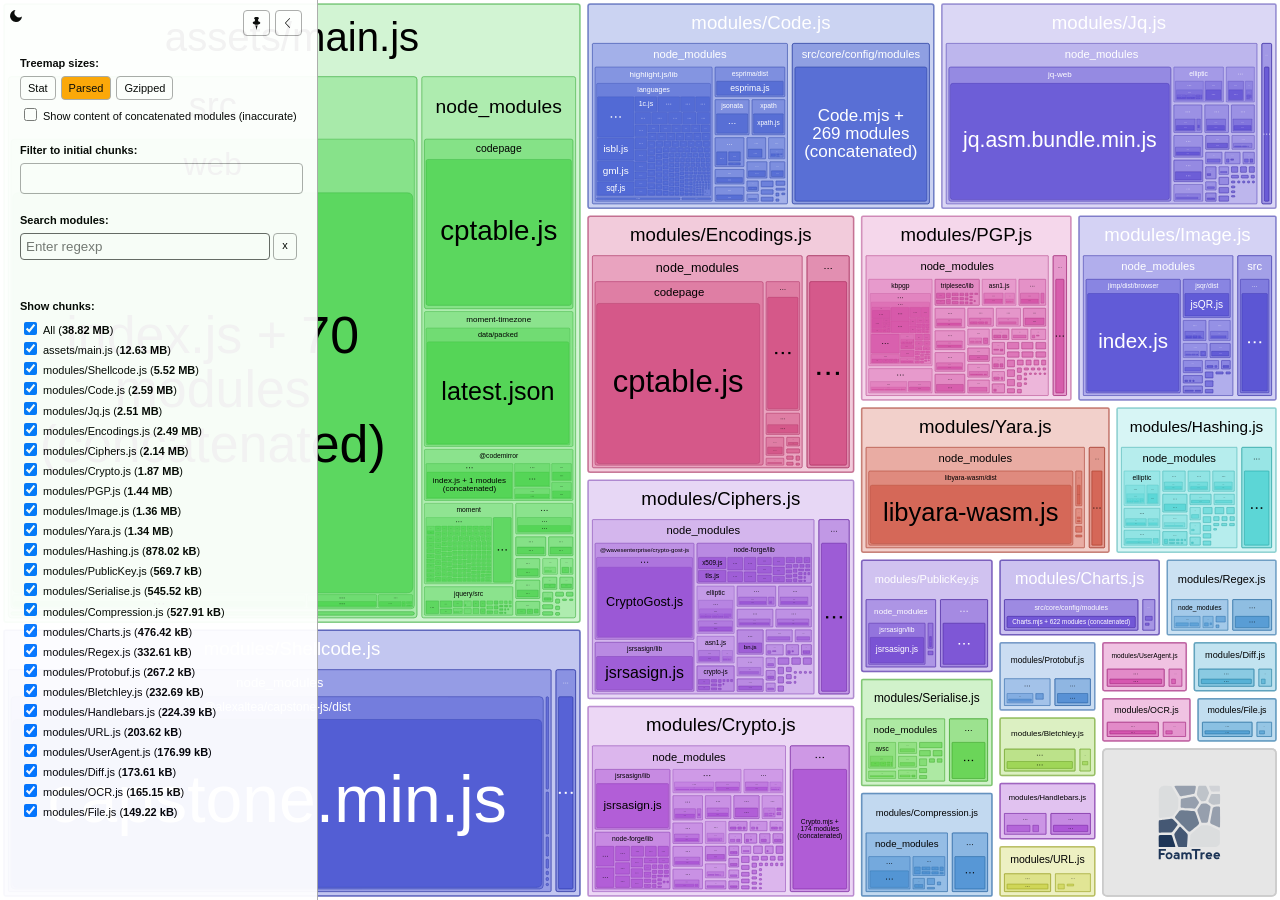
==== commit 83ccb778: "Deploy to GitHub pages" ====
--- a/BundleAnalyzerReport.html
+++ b/BundleAnalyzerReport.html
@@ -1,39 +1,95 @@
 <!DOCTYPE html>
-<html>
-  <head>
-    <meta charset="UTF-8"/>
-    <meta name="viewport" content="width=device-width, initial-scale=1"/>
-    <title>cyberchef [6 Feb 2026 at 15:53]</title>
-    <link rel="shortcut icon" href="[data-uri]" type="image/x-icon" />
+    <html>
+      <head>
+        <meta charset="UTF-8" />
+        <meta name="viewport" content="width=device-width, initial-scale=1" />
+        <title>cyberchef [6 Jul 2026 at 20:04]</title>
+        <link
+          rel="shortcut icon"
+          href="[data-uri]"
+          type="image/x-icon"
+        />
 
-    <script>
-      window.enableWebSocket = false;
-    </script>
-    <!-- viewer.js -->
+        <script>
+          window.enableWebSocket = false;
+        </script>
+        <!-- viewer.js -->
 <script>/*! For license information please see viewer.js.LICENSE.txt */
-(()=>{var e={184:(e,t)=>{var n;
+(()=>{var e={7(e,t,n){"use strict";n.d(t,{Ay:()=>l,vu:()=>u,x6:()=>s});var i=n(354),r=n.n(i),o=n(314),a=n.n(o)()(r());a.push([e.id,".Button__button{background:var(--bg-primary);border:1px solid var(--border-color);border-radius:4px;color:var(--text-primary);cursor:pointer;display:inline-block;font:var(--main-font);outline:none;padding:5px 7px;transition:background .3s ease,border-color .3s ease,color .3s ease;white-space:nowrap}.Button__button:focus,.Button__button:hover{background:var(--hover-bg)}.Button__button.Button__active{background:orange;color:#000}.Button__button[disabled]{cursor:default}","",{version:3,sources:["webpack://./client/components/Button.css"],names:[],mappings:"AAAA,gBACE,4BAA6B,CAC7B,oCAAqC,CACrC,iBAAkB,CAWlB,yBAA0B,CAV1B,cAAe,CACf,oBAAqB,CACrB,qBAAsB,CACtB,YAAa,CACb,eAAgB,CAChB,mEAGiB,CACjB,kBAEF,CAEA,4CAEE,0BACF,CAEA,+BACE,iBAAmB,CACnB,UACF,CAEA,0BACE,cACF",sourcesContent:[".button {\n  background: var(--bg-primary);\n  border: 1px solid var(--border-color);\n  border-radius: 4px;\n  cursor: pointer;\n  display: inline-block;\n  font: var(--main-font);\n  outline: none;\n  padding: 5px 7px;\n  transition:\n    background 0.3s ease,\n    border-color 0.3s ease,\n    color 0.3s ease;\n  white-space: nowrap;\n  color: var(--text-primary);\n}\n\n.button:focus,\n.button:hover {\n  background: var(--hover-bg);\n}\n\n.button.active {\n  background: #ffa500;\n  color: #000;\n}\n\n.button[disabled] {\n  cursor: default;\n}\n"],sourceRoot:""}]);var s="Button__button",u="Button__active";const l=a},480(e,t,n){"use strict";n.d(t,{Ay:()=>c,Pf:()=>s,kv:()=>u,rv:()=>l});var i=n(354),r=n.n(i),o=n(314),a=n.n(o)()(r());a.push([e.id,".Checkbox__label{display:inline-block}.Checkbox__checkbox,.Checkbox__label{cursor:pointer}.Checkbox__itemText{margin-left:3px;position:relative;top:-2px;vertical-align:middle}","",{version:3,sources:["webpack://./client/components/Checkbox.css"],names:[],mappings:"AAAA,iBAEE,oBACF,CAEA,qCAJE,cAMF,CAEA,oBACE,eAAgB,CAChB,iBAAkB,CAClB,QAAS,CACT,qBACF",sourcesContent:[".label {\n  cursor: pointer;\n  display: inline-block;\n}\n\n.checkbox {\n  cursor: pointer;\n}\n\n.itemText {\n  margin-left: 3px;\n  position: relative;\n  top: -2px;\n  vertical-align: middle;\n}\n"],sourceRoot:""}]);var s="Checkbox__label",u="Checkbox__checkbox",l="Checkbox__itemText";const c=a},660(e,t,n){"use strict";n.d(t,{AS:()=>l,Ay:()=>c,Pf:()=>u,kL:()=>s});var i=n(354),r=n.n(i),o=n(314),a=n.n(o)()(r());a.push([e.id,".CheckboxList__container{font:var(--main-font);white-space:nowrap}.CheckboxList__label{font-size:11px;font-weight:700;margin-bottom:7px}.CheckboxList__item+.CheckboxList__item{margin-top:1px}","",{version:3,sources:["webpack://./client/components/CheckboxList.css"],names:[],mappings:"AAAA,yBACE,qBAAsB,CACtB,kBACF,CAEA,qBACE,cAAe,CACf,eAAiB,CACjB,iBACF,CAEA,wCACE,cACF",sourcesContent:[".container {\n  font: var(--main-font);\n  white-space: nowrap;\n}\n\n.label {\n  font-size: 11px;\n  font-weight: bold;\n  margin-bottom: 7px;\n}\n\n.item + .item {\n  margin-top: 1px;\n}\n"],sourceRoot:""}]);var s="CheckboxList__container",u="CheckboxList__label",l="CheckboxList__item";const c=a},831(e,t,n){"use strict";n.d(t,{Ay:()=>l,R:()=>u,kL:()=>s});var i=n(354),r=n.n(i),o=n(314),a=n.n(o)()(r());a.push([e.id,".ContextMenu__container{background:#fff;border:1px solid #aaa;border-radius:4px;font:var(--main-font);list-style:none;opacity:1;padding:0;position:absolute;transition:opacity .2s ease,visibility .2s ease;visibility:visible;white-space:nowrap}.ContextMenu__hidden{opacity:0;visibility:hidden}","",{version:3,sources:["webpack://./client/components/ContextMenu.css"],names:[],mappings:"AAAA,wBAKE,eAAgB,CAChB,qBAAsB,CAFtB,iBAAkB,CAHlB,qBAAsB,CAMtB,eAAgB,CAChB,SAAU,CALV,SAAU,CADV,iBAAkB,CASlB,+CAEsB,CAHtB,kBAAmB,CADnB,kBAKF,CAEA,qBACE,SAAU,CACV,iBACF",sourcesContent:[".container {\n  font: var(--main-font);\n  position: absolute;\n  padding: 0;\n  border-radius: 4px;\n  background: #fff;\n  border: 1px solid #aaa;\n  list-style: none;\n  opacity: 1;\n  white-space: nowrap;\n  visibility: visible;\n  transition:\n    opacity 0.2s ease,\n    visibility 0.2s ease;\n}\n\n.hidden {\n  opacity: 0;\n  visibility: hidden;\n}\n"],sourceRoot:""}]);var s="ContextMenu__container",u="ContextMenu__hidden";const l=a},230(e,t,n){"use strict";n.d(t,{AS:()=>s,Ay:()=>l,r9:()=>u});var i=n(354),r=n.n(i),o=n(314),a=n.n(o)()(r());a.push([e.id,".ContextMenuItem__item{cursor:pointer;margin:0;padding:8px 14px;-webkit-user-select:none;user-select:none}.ContextMenuItem__item:hover{background:#ffefd7}.ContextMenuItem__disabled{color:gray;cursor:default}.ContextMenuItem__item.ContextMenuItem__disabled:hover{background:#0000}","",{version:3,sources:["webpack://./client/components/ContextMenuItem.css"],names:[],mappings:"AAAA,uBACE,cAAe,CACf,QAAS,CACT,gBAAiB,CACjB,wBAAiB,CAAjB,gBACF,CAEA,6BACE,kBACF,CAEA,2BAEE,UAAW,CADX,cAEF,CAEA,uDACE,gBACF",sourcesContent:[".item {\n  cursor: pointer;\n  margin: 0;\n  padding: 8px 14px;\n  user-select: none;\n}\n\n.item:hover {\n  background: #ffefd7;\n}\n\n.disabled {\n  cursor: default;\n  color: gray;\n}\n\n.item.disabled:hover {\n  background: transparent;\n}\n"],sourceRoot:""}]);var s="ContextMenuItem__item",u="ContextMenuItem__disabled";const l=a},204(e,t,n){"use strict";n.d(t,{Ay:()=>h,Pf:()=>u,hF:()=>l,kL:()=>s,uK:()=>c});var i=n(354),r=n.n(i),o=n(314),a=n.n(o)()(r());a.push([e.id,".Dropdown__container{font:var(--main-font);white-space:nowrap}.Dropdown__label{font-size:11px;font-weight:700;margin-bottom:7px}.Dropdown__input{background:var(--bg-primary);border:1px solid var(--border-color);border-radius:4px;color:var(--text-secondary);display:block;height:27px;transition:background-color .3s ease,border-color .3s ease,color .3s ease;width:100%}.Dropdown__option{cursor:pointer;padding:4px 0}","",{version:3,sources:["webpack://./client/components/Dropdown.css"],names:[],mappings:"AAAA,qBACE,qBAAsB,CACtB,kBACF,CAEA,iBACE,cAAe,CACf,eAAiB,CACjB,iBACF,CAEA,iBAOE,4BAA6B,CAN7B,oCAAqC,CACrC,iBAAkB,CAGlB,2BAA4B,CAF5B,aAAc,CAGd,WAAY,CAEZ,yEAGiB,CAPjB,UAQF,CAEA,kBAEE,cAAe,CADf,aAEF",sourcesContent:[".container {\n  font: var(--main-font);\n  white-space: nowrap;\n}\n\n.label {\n  font-size: 11px;\n  font-weight: bold;\n  margin-bottom: 7px;\n}\n\n.input {\n  border: 1px solid var(--border-color);\n  border-radius: 4px;\n  display: block;\n  width: 100%;\n  color: var(--text-secondary);\n  height: 27px;\n  background: var(--bg-primary);\n  transition:\n    background-color 0.3s ease,\n    border-color 0.3s ease,\n    color 0.3s ease;\n}\n\n.option {\n  padding: 4px 0;\n  cursor: pointer;\n}\n"],sourceRoot:""}]);var s="Dropdown__container",u="Dropdown__label",l="Dropdown__input",c="Dropdown__option";const h=a},376(e,t,n){"use strict";n.d(t,{A:()=>u,K:()=>s});var i=n(354),r=n.n(i),o=n(314),a=n.n(o)()(r());a.push([e.id,".Icon__icon{background:no-repeat 50%/contain;display:inline-block;filter:invert(0)}[data-theme=dark] .Icon__icon{filter:invert(1)}","",{version:3,sources:["webpack://./client/components/Icon.css"],names:[],mappings:"AAAA,YACE,gCAAoC,CACpC,oBAAqB,CACrB,gBACF,CAEA,8BACE,gBACF",sourcesContent:['.icon {\n  background: no-repeat center/contain;\n  display: inline-block;\n  filter: invert(0);\n}\n\n[data-theme="dark"] .icon {\n  filter: invert(1);\n}\n'],sourceRoot:""}]);var s="Icon__icon";const u=a},410(e,t,n){"use strict";n.d(t,{Ay:()=>x,TV:()=>y,iv:()=>C,kL:()=>m,q4:()=>A,xG:()=>_});var i=n(354),r=n.n(i),o=n(314),a=n.n(o),s=n(417),u=n.n(s),l=new URL(n(90),n.b),c=new URL(n(46),n.b),h=new URL(n(501),n.b),f=new URL(n(995),n.b),d=a()(r()),p=u()(l),v=u()(c),g=u()(h),b=u()(f);d.push([e.id,`.ModuleItem__container{background:no-repeat 0;cursor:pointer;margin-bottom:4px;padding-left:18px;position:relative;white-space:nowrap}.ModuleItem__container.ModuleItem__module{background-image:url(${p});background-position-x:1px}.ModuleItem__container.ModuleItem__folder{background-image:url(${v})}.ModuleItem__container.ModuleItem__chunk{background-image:url(${g})}.ModuleItem__container.ModuleItem__invisible:hover:before{background:url(${b}) no-repeat 0;content:"";height:100%;left:0;position:absolute;top:1px;width:13px}`,"",{version:3,sources:["webpack://./client/components/ModuleItem.css"],names:[],mappings:"AAAA,uBACE,sBAAiC,CACjC,cAAe,CACf,iBAAkB,CAClB,iBAAkB,CAClB,iBAAkB,CAClB,kBACF,CAEA,0CACE,wDAAkD,CAClD,yBACF,CAEA,0CACE,wDACF,CAEA,yCACE,wDACF,CAEA,0DACE,8DAAqE,CACrE,UAAW,CACX,WAAY,CACZ,MAAO,CAEP,iBAAkB,CADlB,OAAQ,CAER,UACF",sourcesContent:['.container {\n  background: no-repeat left center;\n  cursor: pointer;\n  margin-bottom: 4px;\n  padding-left: 18px;\n  position: relative;\n  white-space: nowrap;\n}\n\n.container.module {\n  background-image: url("../assets/icon-module.svg");\n  background-position-x: 1px;\n}\n\n.container.folder {\n  background-image: url("../assets/icon-folder.svg");\n}\n\n.container.chunk {\n  background-image: url("../assets/icon-chunk.svg");\n}\n\n.container.invisible:hover::before {\n  background: url("../assets/icon-invisible.svg") no-repeat left center;\n  content: "";\n  height: 100%;\n  left: 0;\n  top: 1px;\n  position: absolute;\n  width: 13px;\n}\n'],sourceRoot:""}]);var m="ModuleItem__container",_="ModuleItem__module",y="ModuleItem__folder",C="ModuleItem__chunk",A="ModuleItem__invisible";const x=d},180(e,t,n){"use strict";n.d(t,{A:()=>u,k:()=>s});var i=n(354),r=n.n(i),o=n(314),a=n.n(o)()(r());a.push([e.id,".ModulesList__container{font:var(--main-font)}","",{version:3,sources:["webpack://./client/components/ModulesList.css"],names:[],mappings:"AAAA,wBACE,qBACF",sourcesContent:[".container {\n  font: var(--main-font);\n}\n"],sourceRoot:""}]);var s="ModulesList__container";const u=a},380(e,t,n){"use strict";n.d(t,{Ay:()=>m,D7:()=>c,DB:()=>v,Nr:()=>p,ON:()=>h,Qb:()=>b,Tj:()=>u,Us:()=>l,Xi:()=>d,as:()=>f,kL:()=>s,oE:()=>g});var i=n(354),r=n.n(i),o=n(314),a=n.n(o)()(r());a.push([e.id,".ModulesTreemap__container{align-items:stretch;display:flex;height:100%;position:relative;width:100%}.ModulesTreemap__map{flex:1}.ModulesTreemap__sidebarGroup{font:var(--main-font);margin-bottom:20px}.ModulesTreemap__showOption{margin-top:5px}.ModulesTreemap__activeSize{font-weight:700}.ModulesTreemap__foundModulesInfo{display:flex;font:var(--main-font);margin:8px 0 0}.ModulesTreemap__foundModulesInfoItem+.ModulesTreemap__foundModulesInfoItem{margin-left:15px}.ModulesTreemap__foundModulesContainer{margin-top:15px;max-height:600px;overflow:auto}.ModulesTreemap__foundModulesChunk+.ModulesTreemap__foundModulesChunk{margin-top:15px}.ModulesTreemap__foundModulesChunkName{cursor:pointer;font:var(--main-font);font-weight:700;margin-bottom:7px}.ModulesTreemap__foundModulesList{margin-left:7px}","",{version:3,sources:["webpack://./client/components/ModulesTreemap.css"],names:[],mappings:"AAAA,2BACE,mBAAoB,CACpB,YAAa,CACb,WAAY,CACZ,iBAAkB,CAClB,UACF,CAEA,qBACE,MACF,CAEA,8BACE,qBAAsB,CACtB,kBACF,CAEA,4BACE,cACF,CAEA,4BACE,eACF,CAEA,kCACE,YAAa,CACb,qBAAsB,CACtB,cACF,CAEA,4EACE,gBACF,CAEA,uCACE,eAAgB,CAChB,gBAAiB,CACjB,aACF,CAEA,sEACE,eACF,CAEA,uCACE,cAAe,CACf,qBAAsB,CACtB,eAAiB,CACjB,iBACF,CAEA,kCACE,eACF",sourcesContent:[".container {\n  align-items: stretch;\n  display: flex;\n  height: 100%;\n  position: relative;\n  width: 100%;\n}\n\n.map {\n  flex: 1;\n}\n\n.sidebarGroup {\n  font: var(--main-font);\n  margin-bottom: 20px;\n}\n\n.showOption {\n  margin-top: 5px;\n}\n\n.activeSize {\n  font-weight: bold;\n}\n\n.foundModulesInfo {\n  display: flex;\n  font: var(--main-font);\n  margin: 8px 0 0;\n}\n\n.foundModulesInfoItem + .foundModulesInfoItem {\n  margin-left: 15px;\n}\n\n.foundModulesContainer {\n  margin-top: 15px;\n  max-height: 600px;\n  overflow: auto;\n}\n\n.foundModulesChunk + .foundModulesChunk {\n  margin-top: 15px;\n}\n\n.foundModulesChunkName {\n  cursor: pointer;\n  font: var(--main-font);\n  font-weight: bold;\n  margin-bottom: 7px;\n}\n\n.foundModulesList {\n  margin-left: 7px;\n}\n"],sourceRoot:""}]);var s="ModulesTreemap__container",u="ModulesTreemap__map",l="ModulesTreemap__sidebarGroup",c="ModulesTreemap__showOption",h="ModulesTreemap__activeSize",f="ModulesTreemap__foundModulesInfo",d="ModulesTreemap__foundModulesInfoItem",p="ModulesTreemap__foundModulesContainer",v="ModulesTreemap__foundModulesChunk",g="ModulesTreemap__foundModulesChunkName",b="ModulesTreemap__foundModulesList";const m=a},607(e,t,n){"use strict";n.d(t,{Ay:()=>f,IU:()=>h,Pf:()=>u,hF:()=>c,kL:()=>s,nM:()=>l});var i=n(354),r=n.n(i),o=n(314),a=n.n(o)()(r());a.push([e.id,".Search__container{font:var(--main-font);white-space:nowrap}.Search__label{font-weight:700;margin-bottom:7px}.Search__row{display:flex}.Search__input{background:var(--bg-primary);border:1px solid var(--border-color);border-radius:4px;color:var(--text-primary);display:block;flex:1;padding:5px;transition:background-color .3s ease,color .3s ease,border-color .3s ease}.Search__input:focus{border-color:var(--text-secondary);outline:none}.Search__clear{flex:0 0 auto;line-height:1;margin-left:3px;padding:5px 8px 7px}","",{version:3,sources:["webpack://./client/components/Search.css"],names:[],mappings:"AAAA,mBACE,qBAAsB,CACtB,kBACF,CAEA,eACE,eAAiB,CACjB,iBACF,CAEA,aACE,YACF,CAEA,eAME,4BAA6B,CAL7B,oCAAqC,CACrC,iBAAkB,CAKlB,yBAA0B,CAJ1B,aAAc,CACd,MAAO,CACP,WAAY,CAGZ,yEAIF,CAEA,qBAEE,kCAAmC,CADnC,YAEF,CAEA,eACE,aAAc,CACd,aAAc,CACd,eAAgB,CAChB,mBACF",sourcesContent:[".container {\n  font: var(--main-font);\n  white-space: nowrap;\n}\n\n.label {\n  font-weight: bold;\n  margin-bottom: 7px;\n}\n\n.row {\n  display: flex;\n}\n\n.input {\n  border: 1px solid var(--border-color);\n  border-radius: 4px;\n  display: block;\n  flex: 1;\n  padding: 5px;\n  background: var(--bg-primary);\n  color: var(--text-primary);\n  transition:\n    background-color 0.3s ease,\n    color 0.3s ease,\n    border-color 0.3s ease;\n}\n\n.input:focus {\n  outline: none;\n  border-color: var(--text-secondary);\n}\n\n.clear {\n  flex: 0 0 auto;\n  line-height: 1;\n  margin-left: 3px;\n  padding: 5px 8px 7px;\n}\n"],sourceRoot:""}]);var s="Search__container",u="Search__label",l="Search__row",c="Search__input",h="Search__clear";const f=a},727(e,t,n){"use strict";n.d(t,{Ay:()=>b,Ie:()=>d,Qs:()=>f,R:()=>l,Rm:()=>v,Yf:()=>p,_C:()=>s,dp:()=>c,kL:()=>u,kb:()=>h,tS:()=>g});var i=n(354),r=n.n(i),o=n(314),a=n.n(o)()(r());a.push([e.id,".Sidebar__container{background:var(--bg-primary);border:none;border-right:1px solid var(--border-color);box-sizing:border-box;max-width:calc(50% - 10px);opacity:.95;transition:background-color .3s ease,border-color .3s ease;z-index:1}.Sidebar__container:not(.Sidebar__hidden){min-width:200px}.Sidebar__container:not(.Sidebar__pinned){bottom:0;position:absolute;top:0;transition:transform .2s ease}.Sidebar__container.Sidebar__pinned{position:relative}.Sidebar__container.Sidebar__left{left:0}.Sidebar__container.Sidebar__left.Sidebar__hidden{transform:translateX(calc(-100% + 7px))}.Sidebar__content{box-sizing:border-box;height:100%;overflow-y:auto;padding:25px 20px 20px;width:100%}.Sidebar__empty.Sidebar__pinned .Sidebar__content{padding:0}.Sidebar__container .themeToggle{height:26px;left:15px;padding:0;position:absolute;top:10px;width:27px;z-index:10}.Sidebar__pinButton,.Sidebar__toggleButton{cursor:pointer;height:26px;line-height:0;position:absolute;top:10px;width:27px}.Sidebar__pinButton{right:47px}.Sidebar__toggleButton{padding-left:6px;right:15px}.Sidebar__hidden .Sidebar__toggleButton{right:-35px;transition:transform .2s ease}.Sidebar__hidden .Sidebar__toggleButton:hover{transform:translateX(4px)}.Sidebar__resizer{bottom:0;cursor:col-resize;position:absolute;right:0;top:0;width:7px}","",{version:3,sources:["webpack://./client/components/Sidebar.css"],names:[],mappings:"AAAA,oBACE,4BAA6B,CAC7B,WAAY,CACZ,0CAA2C,CAC3C,qBAAsB,CACtB,0BAA2B,CAC3B,WAAa,CAEb,0DAEwB,CAHxB,SAIF,CAEA,0CACE,eACF,CAEA,0CACE,QAAS,CACT,iBAAkB,CAClB,KAAM,CACN,6BACF,CAEA,oCACE,iBACF,CAEA,kCACE,MACF,CAEA,kDACE,uCACF,CAEA,kBACE,qBAAsB,CACtB,WAAY,CACZ,eAAgB,CAChB,sBAAuB,CACvB,UACF,CAEA,kDACE,SACF,CAEA,iCAKE,WAAY,CAFZ,SAAU,CAIV,SAAU,CANV,iBAAkB,CAClB,QAAS,CAIT,UAAW,CAFX,UAIF,CAEA,2CAEE,cAAe,CACf,WAAY,CACZ,aAAc,CACd,iBAAkB,CAClB,QAAS,CACT,UACF,CAEA,oBACE,UACF,CAEA,uBACE,gBAAiB,CACjB,UACF,CAEA,wCACE,WAAY,CACZ,6BACF,CAEA,8CACE,yBACF,CAEA,kBACE,QAAS,CACT,iBAAkB,CAClB,iBAAkB,CAClB,OAAQ,CACR,KAAM,CACN,SACF",sourcesContent:[".container {\n  background: var(--bg-primary);\n  border: none;\n  border-right: 1px solid var(--border-color);\n  box-sizing: border-box;\n  max-width: calc(50% - 10px);\n  opacity: 0.95;\n  z-index: 1;\n  transition:\n    background-color 0.3s ease,\n    border-color 0.3s ease;\n}\n\n.container:not(.hidden) {\n  min-width: 200px;\n}\n\n.container:not(.pinned) {\n  bottom: 0;\n  position: absolute;\n  top: 0;\n  transition: transform 200ms ease;\n}\n\n.container.pinned {\n  position: relative;\n}\n\n.container.left {\n  left: 0;\n}\n\n.container.left.hidden {\n  transform: translateX(calc(-100% + 7px));\n}\n\n.content {\n  box-sizing: border-box;\n  height: 100%;\n  overflow-y: auto;\n  padding: 25px 20px 20px;\n  width: 100%;\n}\n\n.empty.pinned .content {\n  padding: 0;\n}\n\n.container :global(.themeToggle) {\n  position: absolute;\n  top: 10px;\n  left: 15px;\n  z-index: 10;\n  height: 26px;\n  width: 27px;\n  padding: 0;\n}\n\n.pinButton,\n.toggleButton {\n  cursor: pointer;\n  height: 26px;\n  line-height: 0;\n  position: absolute;\n  top: 10px;\n  width: 27px;\n}\n\n.pinButton {\n  right: 47px;\n}\n\n.toggleButton {\n  padding-left: 6px;\n  right: 15px;\n}\n\n.hidden .toggleButton {\n  right: -35px;\n  transition: transform 0.2s ease;\n}\n\n.hidden .toggleButton:hover {\n  transform: translateX(4px);\n}\n\n.resizer {\n  bottom: 0;\n  cursor: col-resize;\n  position: absolute;\n  right: 0;\n  top: 0;\n  width: 7px;\n}\n\n:export {\n  toggleTime: 200ms;\n}\n"],sourceRoot:""}]);var s=".2s",u="Sidebar__container",l="Sidebar__hidden",c="Sidebar__pinned",h="Sidebar__left",f="Sidebar__content",d="Sidebar__empty",p="Sidebar__pinButton",v="Sidebar__toggleButton",g="Sidebar__resizer";const b=a},214(e,t,n){"use strict";n.d(t,{AS:()=>l,Ay:()=>c,Pf:()=>u,kL:()=>s});var i=n(354),r=n.n(i),o=n(314),a=n.n(o)()(r());a.push([e.id,".Switcher__container{font:var(--main-font);white-space:nowrap}.Switcher__label{font-size:11px;font-weight:700;margin-bottom:7px}.Switcher__item+.Switcher__item{margin-left:5px}","",{version:3,sources:["webpack://./client/components/Switcher.css"],names:[],mappings:"AAAA,qBACE,qBAAsB,CACtB,kBACF,CAEA,iBAEE,cAAe,CADf,eAAiB,CAEjB,iBACF,CAEA,gCACE,eACF",sourcesContent:[".container {\n  font: var(--main-font);\n  white-space: nowrap;\n}\n\n.label {\n  font-weight: bold;\n  font-size: 11px;\n  margin-bottom: 7px;\n}\n\n.item + .item {\n  margin-left: 5px;\n}\n"],sourceRoot:""}]);var s="Switcher__container",u="Switcher__label",l="Switcher__item";const c=a},284(e,t,n){"use strict";n.d(t,{A:()=>u,y:()=>s});var i=n(354),r=n.n(i),o=n(314),a=n.n(o)()(r());a.push([e.id,".ThemeToggle__themeToggle{align-items:center;background:#0000;border:none;border-radius:4px;cursor:pointer;display:flex;justify-content:center;padding:8px;transition:background-color .2s ease}.ThemeToggle__themeToggle:hover{background:#0000001a}[data-theme=dark] .ThemeToggle__themeToggle:hover{background:#ffffff1a}","",{version:3,sources:["webpack://./client/components/ThemeToggle.css"],names:[],mappings:"AAAA,0BAME,kBAAmB,CALnB,gBAAuB,CACvB,WAAY,CAMZ,iBAAkB,CALlB,cAAe,CAEf,YAAa,CAEb,sBAAuB,CAHvB,WAAY,CAKZ,oCACF,CAEA,gCACE,oBACF,CAEA,kDACE,oBACF",sourcesContent:['.themeToggle {\n  background: transparent;\n  border: none;\n  cursor: pointer;\n  padding: 8px;\n  display: flex;\n  align-items: center;\n  justify-content: center;\n  border-radius: 4px;\n  transition: background-color 0.2s ease;\n}\n\n.themeToggle:hover {\n  background: rgba(0, 0, 0, 0.1);\n}\n\n[data-theme="dark"] .themeToggle:hover {\n  background: rgba(255, 255, 255, 0.1);\n}\n'],sourceRoot:""}]);var s="ThemeToggle__themeToggle";const u=a},630(e,t,n){"use strict";n.d(t,{Ay:()=>l,R:()=>u,kL:()=>s});var i=n(354),r=n.n(i),o=n(314),a=n.n(o)()(r());a.push([e.id,".Tooltip__container{background:#fff;border:1px solid #aaa;border-radius:4px;font:var(--main-font);opacity:.9;padding:5px 10px;position:absolute;transition:opacity .2s ease,visibility .2s ease;visibility:visible;white-space:nowrap}.Tooltip__hidden{opacity:0;visibility:hidden}html[data-theme=dark] .Tooltip__container{background:var(--bg-primary);border:1px solid var(--border-color);color:var(--text-primary)}","",{version:3,sources:["webpack://./client/components/Tooltip.css"],names:[],mappings:"AAAA,oBAKE,eAAgB,CAChB,qBAAsB,CAFtB,iBAAkB,CAHlB,qBAAsB,CAMtB,UAAY,CAJZ,gBAAiB,CADjB,iBAAkB,CAQlB,+CAEsB,CAHtB,kBAAmB,CADnB,kBAKF,CAEA,iBACE,SAAU,CACV,iBACF,CAEA,0CACE,4BAA6B,CAE7B,oCAAqC,CADrC,yBAEF",sourcesContent:['.container {\n  font: var(--main-font);\n  position: absolute;\n  padding: 5px 10px;\n  border-radius: 4px;\n  background: #fff;\n  border: 1px solid #aaa;\n  opacity: 0.9;\n  white-space: nowrap;\n  visibility: visible;\n  transition:\n    opacity 0.2s ease,\n    visibility 0.2s ease;\n}\n\n.hidden {\n  opacity: 0;\n  visibility: hidden;\n}\n\n:global(html[data-theme="dark"]) .container {\n  background: var(--bg-primary);\n  color: var(--text-primary);\n  border: 1px solid var(--border-color);\n}\n'],sourceRoot:""}]);var s="Tooltip__container",u="Tooltip__hidden";const l=a},99(e,t,n){"use strict";n.d(t,{A:()=>s});var i=n(354),r=n.n(i),o=n(314),a=n.n(o)()(r());a.push([e.id,":root{--main-font:normal 11px Verdana,sans-serif;--bg-primary:#fff;--bg-secondary:#f5f5f5;--text-primary:#000;--text-secondary:#666;--border-color:#aaa;--border-light:#ddd;--shadow:#0000001a;--hover-bg:#0000000d}[data-theme=dark]{--bg-primary:#1e1e1e;--bg-secondary:#252525;--text-primary:#e0e0e0;--text-secondary:#a0a0a0;--border-color:#404040;--border-light:#333;--shadow:#0000004d;--hover-bg:#ffffff0d}#app,body,html{background:var(--bg-primary);color:var(--text-primary);height:100%;margin:0;overflow:hidden;padding:0;transition:background-color .3s ease,color .3s ease;width:100%}body.resizing{-webkit-user-select:none!important;user-select:none!important}body.resizing *{pointer-events:none}body.resizing.col{cursor:col-resize!important}","",{version:3,sources:["webpack://./client/viewer.css"],names:[],mappings:"AAAA,MACE,0CAA4C,CAC5C,iBAAkB,CAClB,sBAAuB,CACvB,mBAAoB,CACpB,qBAAsB,CACtB,mBAAoB,CACpB,mBAAoB,CACpB,kBAA4B,CAC5B,oBACF,CAEA,kBACE,oBAAqB,CACrB,sBAAuB,CACvB,sBAAuB,CACvB,wBAAyB,CACzB,sBAAuB,CACvB,mBAAoB,CACpB,kBAA4B,CAC5B,oBACF,CAEA,eAQE,4BAA6B,CAC7B,yBAA0B,CAN1B,WAAY,CACZ,QAAS,CACT,eAAgB,CAChB,SAAU,CAIV,mDAEiB,CALjB,UAMF,CAEA,cACE,kCAA4B,CAA5B,0BACF,CAEA,gBACE,mBACF,CAEA,kBACE,2BACF",sourcesContent:[':root {\n  --main-font: normal 11px Verdana, sans-serif;\n  --bg-primary: #fff;\n  --bg-secondary: #f5f5f5;\n  --text-primary: #000;\n  --text-secondary: #666;\n  --border-color: #aaa;\n  --border-light: #ddd;\n  --shadow: rgba(0, 0, 0, 0.1);\n  --hover-bg: rgba(0, 0, 0, 0.05);\n}\n\n[data-theme="dark"] {\n  --bg-primary: #1e1e1e;\n  --bg-secondary: #252525;\n  --text-primary: #e0e0e0;\n  --text-secondary: #a0a0a0;\n  --border-color: #404040;\n  --border-light: #333;\n  --shadow: rgba(0, 0, 0, 0.3);\n  --hover-bg: rgba(255, 255, 255, 0.05);\n}\n\n:global html,\n:global body,\n:global #app {\n  height: 100%;\n  margin: 0;\n  overflow: hidden;\n  padding: 0;\n  width: 100%;\n  background: var(--bg-primary);\n  color: var(--text-primary);\n  transition:\n    background-color 0.3s ease,\n    color 0.3s ease;\n}\n\n:global body.resizing {\n  user-select: none !important;\n}\n\n:global body.resizing * {\n  pointer-events: none;\n}\n\n:global body.resizing.col {\n  cursor: col-resize !important;\n}\n'],sourceRoot:""}]);const s=a},314(e){"use strict";e.exports=function(e){var t=[];return t.toString=function(){return this.map(function(t){var n="",i=void 0!==t[5];return t[4]&&(n+="@supports (".concat(t[4],") {")),t[2]&&(n+="@media ".concat(t[2]," {")),i&&(n+="@layer".concat(t[5].length>0?" ".concat(t[5]):""," {")),n+=e(t),i&&(n+="}"),t[2]&&(n+="}"),t[4]&&(n+="}"),n}).join("")},t.i=function(e,n,i,r,o){"string"==typeof e&&(e=[[null,e,void 0]]);var a={};if(i)for(var s=0;s<this.length;s++){var u=this[s][0];null!=u&&(a[u]=!0)}for(var l=0;l<e.length;l++){var c=[].concat(e[l]);i&&a[c[0]]||(void 0!==o&&(void 0===c[5]||(c[1]="@layer".concat(c[5].length>0?" ".concat(c[5]):""," {").concat(c[1],"}")),c[5]=o),n&&(c[2]?(c[1]="@media ".concat(c[2]," {").concat(c[1],"}"),c[2]=n):c[2]=n),r&&(c[4]?(c[1]="@supports (".concat(c[4],") {").concat(c[1],"}"),c[4]=r):c[4]="".concat(r)),t.push(c))}},t}},417(e){"use strict";e.exports=function(e,t){return t||(t={}),e?(e=String(e.__esModule?e.default:e),/^['"].*['"]$/.test(e)&&(e=e.slice(1,-1)),t.hash&&(e+=t.hash),/["'() \t\n]|(%20)/.test(e)||t.needQuotes?'"'.concat(e.replace(/"/g,'\\"').replace(/\n/g,"\\n"),'"'):e):e}},354(e){"use strict";e.exports=function(e){var t=e[1],n=e[3];if(!n)return t;if("function"==typeof btoa){var i=btoa(unescape(encodeURIComponent(JSON.stringify(n)))),r="sourceMappingURL=data:application/json;charset=utf-8;base64,".concat(i),o="/*# ".concat(r," */");return[t].concat([o]).join("\n")}return[t].join("\n")}},299(e,t,n){"use strict";n.r(t),n.d(t,{Children:()=>$,Component:()=>s.uA,Fragment:()=>s.FK,PureComponent:()=>H,StrictMode:()=>Ne,Suspense:()=>ne,SuspenseList:()=>oe,__SECRET_INTERNALS_DO_NOT_USE_OR_YOU_WILL_BE_FIRED:()=>Te,cloneElement:()=>je,createContext:()=>s.q6,createElement:()=>s.n,createFactory:()=>ze,createPortal:()=>le,createRef:()=>s._3,default:()=>Fe,findDOMNode:()=>Oe,flushSync:()=>Pe,forwardRef:()=>Z,hydrate:()=>be,isElement:()=>Re,isFragment:()=>De,isMemo:()=>Ee,isValidElement:()=>Be,lazy:()=>re,memo:()=>W,render:()=>ge,startTransition:()=>G,unmountComponentAtNode:()=>Le,unstable_batchedUpdates:()=>Ie,useCallback:()=>S,useContext:()=>M,useDebugValue:()=>T,useDeferredValue:()=>q,useEffect:()=>y,useErrorBoundary:()=>k,useId:()=>z,useImperativeHandle:()=>x,useInsertionEffect:()=>V,useLayoutEffect:()=>C,useMemo:()=>w,useReducer:()=>_,useRef:()=>A,useState:()=>m,useSyncExternalStore:()=>R,useTransition:()=>U,version:()=>ke});var i,r,o,a,s=n(172),u=0,l=[],c=s.fF,h=c.__b,f=c.__r,d=c.diffed,p=c.__c,v=c.unmount,g=c.__;function b(e,t){c.__h&&c.__h(r,e,u||t),u=0;var n=r.__H||(r.__H={__:[],__h:[]});return e>=n.__.length&&n.__.push({}),n.__[e]}function m(e){return u=1,_(I,e)}function _(e,t,n){var o=b(i++,2);if(o.t=e,!o.__c&&(o.__=[n?n(t):I(void 0,t),function(e){var t=o.__N?o.__N[0]:o.__[0],n=o.t(t,e);t!==n&&(o.__N=[n,o.__[1]],o.__c.setState({}))}],o.__c=r,!r.__f)){var a=function(e,t,n){if(!o.__c.__H)return!0;var i=o.__c.__H.__.filter(function(e){return!!e.__c});if(i.every(function(e){return!e.__N}))return!s||s.call(this,e,t,n);var r=o.__c.props!==e;return i.forEach(function(e){if(e.__N){var t=e.__[0];e.__=e.__N,e.__N=void 0,t!==e.__[0]&&(r=!0)}}),s&&s.call(this,e,t,n)||r};r.__f=!0;var s=r.shouldComponentUpdate,u=r.componentWillUpdate;r.componentWillUpdate=function(e,t,n){if(this.__e){var i=s;s=void 0,a(e,t,n),s=i}u&&u.call(this,e,t,n)},r.shouldComponentUpdate=a}return o.__N||o.__}function y(e,t){var n=b(i++,3);!c.__s&&O(n.__H,t)&&(n.__=e,n.u=t,r.__H.__h.push(n))}function C(e,t){var n=b(i++,4);!c.__s&&O(n.__H,t)&&(n.__=e,n.u=t,r.__h.push(n))}function A(e){return u=5,w(function(){return{current:e}},[])}function x(e,t,n){u=6,C(function(){if("function"==typeof e){var n=e(t());return function(){e(null),n&&"function"==typeof n&&n()}}if(e)return e.current=t(),function(){return e.current=null}},null==n?n:n.concat(e))}function w(e,t){var n=b(i++,7);return O(n.__H,t)&&(n.__=e(),n.__H=t,n.__h=e),n.__}function S(e,t){return u=8,w(function(){return e},t)}function M(e){var t=r.context[e.__c],n=b(i++,9);return n.c=e,t?(null==n.__&&(n.__=!0,t.sub(r)),t.props.value):e.__}function T(e,t){c.useDebugValue&&c.useDebugValue(t?t(e):e)}function k(e){var t=b(i++,10),n=m();return t.__=e,r.componentDidCatch||(r.componentDidCatch=function(e,i){t.__&&t.__(e,i),n[1](e)}),[n[0],function(){n[1](void 0)}]}function z(){var e=b(i++,11);if(!e.__){for(var t=r.__v;null!==t&&!t.__m&&null!==t.__;)t=t.__;var n=t.__m||(t.__m=[0,0]);e.__="P"+n[0]+"-"+n[1]++}return e.__}function B(){for(var e;e=l.shift();)if(e.__P&&e.__H)try{e.__H.__h.forEach(j),e.__H.__h.forEach(L),e.__H.__h=[]}catch(i){e.__H.__h=[],c.__e(i,e.__v)}}c.__b=function(e){r=null,h&&h(e)},c.__=function(e,t){e&&t.__k&&t.__k.__m&&(e.__m=t.__k.__m),g&&g(e,t)},c.__r=function(e){f&&f(e),i=0;var t=(r=e.__c).__H;t&&(o===r?(t.__h=[],r.__h=[],t.__.forEach(function(e){e.__N&&(e.__=e.__N),e.u=e.__N=void 0})):(t.__h.forEach(j),t.__h.forEach(L),t.__h=[],i=0)),o=r},c.diffed=function(e){d&&d(e);var t=e.__c;t&&t.__H&&(t.__H.__h.length&&(1!==l.push(t)&&a===c.requestAnimationFrame||((a=c.requestAnimationFrame)||E)(B)),t.__H.__.forEach(function(e){e.u&&(e.__H=e.u),e.u=void 0})),o=r=null},c.__c=function(e,t){t.some(function(e){try{e.__h.forEach(j),e.__h=e.__h.filter(function(e){return!e.__||L(e)})}catch(r){t.some(function(e){e.__h&&(e.__h=[])}),t=[],c.__e(r,e.__v)}}),p&&p(e,t)},c.unmount=function(e){v&&v(e);var t,n=e.__c;n&&n.__H&&(n.__H.__.forEach(function(e){try{j(e)}catch(e){t=e}}),n.__H=void 0,t&&c.__e(t,n.__v))};var D="function"==typeof requestAnimationFrame;function E(e){var t,n=function(){clearTimeout(i),D&&cancelAnimationFrame(t),setTimeout(e)},i=setTimeout(n,35);D&&(t=requestAnimationFrame(n))}function j(e){var t=r,n=e.__c;"function"==typeof n&&(e.__c=void 0,n()),r=t}function L(e){var t=r;e.__c=e.__(),r=t}function O(e,t){return!e||e.length!==t.length||t.some(function(t,n){return t!==e[n]})}function I(e,t){return"function"==typeof t?t(e):t}function P(e,t){for(var n in t)e[n]=t[n];return e}function N(e,t){for(var n in e)if("__source"!==n&&!(n in t))return!0;for(var i in t)if("__source"!==i&&e[i]!==t[i])return!0;return!1}function R(e,t){var n=t(),i=m({t:{__:n,u:t}}),r=i[0].t,o=i[1];return C(function(){r.__=n,r.u=t,F(r)&&o({t:r})},[e,n,t]),y(function(){return F(r)&&o({t:r}),e(function(){F(r)&&o({t:r})})},[e]),n}function F(e){var t,n,i=e.u,r=e.__;try{var o=i();return!((t=r)===(n=o)&&(0!==t||1/t==1/n)||t!=t&&n!=n)}catch(e){return!0}}function G(e){e()}function q(e){return e}function U(){return[!1,G]}var V=C;function H(e,t){this.props=e,this.context=t}function W(e,t){function n(e){var n=this.props.ref,i=n==e.ref;return!i&&n&&(n.call?n(null):n.current=null),t?!t(this.props,e)||!i:N(this.props,e)}function i(t){return this.shouldComponentUpdate=n,(0,s.n)(e,t)}return i.displayName="Memo("+(e.displayName||e.name)+")",i.prototype.isReactComponent=!0,i.__f=!0,i.type=e,i}(H.prototype=new s.uA).isPureReactComponent=!0,H.prototype.shouldComponentUpdate=function(e,t){return N(this.props,e)||N(this.state,t)};var K=s.fF.__b;s.fF.__b=function(e){e.type&&e.type.__f&&e.ref&&(e.props.ref=e.ref,e.ref=null),K&&K(e)};var Y="undefined"!=typeof Symbol&&Symbol.for&&Symbol.for("react.forward_ref")||3911;function Z(e){function t(t){var n=P({},t);return delete n.ref,e(n,t.ref||null)}return t.$$typeof=Y,t.render=e,t.prototype.isReactComponent=t.__f=!0,t.displayName="ForwardRef("+(e.displayName||e.name)+")",t}var X=function(e,t){return null==e?null:(0,s.v2)((0,s.v2)(e).map(t))},$={map:X,forEach:X,count:function(e){return e?(0,s.v2)(e).length:0},only:function(e){var t=(0,s.v2)(e);if(1!==t.length)throw"Children.only";return t[0]},toArray:s.v2},Q=s.fF.__e;s.fF.__e=function(e,t,n,i){if(e.then)for(var r,o=t;o=o.__;)if((r=o.__c)&&r.__c)return null==t.__e&&(t.__e=n.__e,t.__k=n.__k),r.__c(e,t);Q(e,t,n,i)};var J=s.fF.unmount;function ee(e,t,n){return e&&(e.__c&&e.__c.__H&&(e.__c.__H.__.forEach(function(e){"function"==typeof e.__c&&e.__c()}),e.__c.__H=null),null!=(e=P({},e)).__c&&(e.__c.__P===n&&(e.__c.__P=t),e.__c.__e=!0,e.__c=null),e.__k=e.__k&&e.__k.map(function(e){return ee(e,t,n)})),e}function te(e,t,n){return e&&n&&(e.__v=null,e.__k=e.__k&&e.__k.map(function(e){return te(e,t,n)}),e.__c&&e.__c.__P===t&&(e.__e&&n.appendChild(e.__e),e.__c.__e=!0,e.__c.__P=n)),e}function ne(){this.__u=0,this.o=null,this.__b=null}function ie(e){if(!e.__)return null;var t=e.__.__c;return t&&t.__a&&t.__a(e)}function re(e){var t,n,i,r=null;function o(o){if(t||(t=e()).then(function(e){e&&(r=e.default||e),i=!0},function(e){n=e,i=!0}),n)throw n;if(!i)throw t;return r?(0,s.n)(r,o):null}return o.displayName="Lazy",o.__f=!0,o}function oe(){this.i=null,this.l=null}s.fF.unmount=function(e){var t=e.__c;t&&(t.__z=!0),t&&t.__R&&t.__R(),t&&32&e.__u&&(e.type=null),J&&J(e)},(ne.prototype=new s.uA).__c=function(e,t){var n=t.__c,i=this;null==i.o&&(i.o=[]),i.o.push(n);var r=ie(i.__v),o=!1,a=function(){o||i.__z||(o=!0,n.__R=null,r?r(u):u())};n.__R=a;var s=n.__P;n.__P=null;var u=function(){if(! --i.__u){if(i.state.__a){var e=i.state.__a;i.__v.__k[0]=te(e,e.__c.__P,e.__c.__O)}var t;for(i.setState({__a:i.__b=null});t=i.o.pop();)t.__P=s,t.forceUpdate()}};i.__u++||32&t.__u||i.setState({__a:i.__b=i.__v.__k[0]}),e.then(a,a)},ne.prototype.componentWillUnmount=function(){this.o=[]},ne.prototype.render=function(e,t){if(this.__b){if(this.__v.__k){var n=document.createElement("div"),i=this.__v.__k[0].__c;this.__v.__k[0]=ee(this.__b,n,i.__O=i.__P)}this.__b=null}var r=t.__a&&(0,s.n)(s.FK,null,e.fallback);return r&&(r.__u&=-33),[(0,s.n)(s.FK,null,t.__a?null:e.children),r]};var ae=function(e,t,n){if(++n[1]===n[0]&&e.l.delete(t),e.props.revealOrder&&("t"!==e.props.revealOrder[0]||!e.l.size))for(n=e.i;n;){for(;n.length>3;)n.pop()();if(n[1]<n[0])break;e.i=n=n[2]}};function se(e){return this.getChildContext=function(){return e.context},e.children}function ue(e){var t=this,n=e.h;if(t.componentWillUnmount=function(){(0,s.XX)(null,t.v),t.v=null,t.h=null},t.h&&t.h!==n&&t.componentWillUnmount(),!t.v){for(var i=t.__v;null!==i&&!i.__m&&null!==i.__;)i=i.__;t.h=n,t.v={nodeType:1,parentNode:n,childNodes:[],__k:{__m:i.__m},contains:function(){return!0},namespaceURI:n.namespaceURI,insertBefore:function(e,n){this.childNodes.push(e),t.h.insertBefore(e,n)},removeChild:function(e){this.childNodes.splice(this.childNodes.indexOf(e)>>>1,1),t.h.removeChild(e)}}}(0,s.XX)((0,s.n)(se,{context:t.context},e.__v),t.v)}function le(e,t){var n=(0,s.n)(ue,{__v:e,h:t});return n.containerInfo=t,n}(oe.prototype=new s.uA).__a=function(e){var t=this,n=ie(t.__v),i=t.l.get(e);return i[0]++,function(r){var o=function(){t.props.revealOrder?(i.push(r),ae(t,e,i)):r()};n?n(o):o()}},oe.prototype.render=function(e){this.i=null,this.l=new Map;var t=(0,s.v2)(e.children);e.revealOrder&&"b"===e.revealOrder[0]&&t.reverse();for(var n=t.length;n--;)this.l.set(t[n],this.i=[1,0,this.i]);return e.children},oe.prototype.componentDidUpdate=oe.prototype.componentDidMount=function(){var e=this;this.l.forEach(function(t,n){ae(e,n,t)})};var ce="undefined"!=typeof Symbol&&Symbol.for&&Symbol.for("react.element")||60103,he=/^(?:accent|alignment|arabic|baseline|cap|clip(?!PathU)|color|dominant|fill|flood|font|glyph(?!R)|horiz|image(!S)|letter|lighting|marker(?!H|W|U)|overline|paint|pointer|shape|stop|strikethrough|stroke|text(?!L)|transform|underline|unicode|units|v|vector|vert|word|writing|x(?!C))[A-Z]/,fe=/^on(Ani|Tra|Tou|BeforeInp|Compo)/,de=/[A-Z0-9]/g,pe="undefined"!=typeof document,ve=function(e){return("undefined"!=typeof Symbol&&"symbol"==typeof Symbol()?/fil|che|rad/:/fil|che|ra/).test(e)};function ge(e,t,n){return null==t.__k&&(t.textContent=""),(0,s.XX)(e,t),"function"==typeof n&&n(),e?e.__c:null}function be(e,t,n){return(0,s.Qv)(e,t),"function"==typeof n&&n(),e?e.__c:null}s.uA.prototype.isReactComponent={},["componentWillMount","componentWillReceiveProps","componentWillUpdate"].forEach(function(e){Object.defineProperty(s.uA.prototype,e,{configurable:!0,get:function(){return this["UNSAFE_"+e]},set:function(t){Object.defineProperty(this,e,{configurable:!0,writable:!0,value:t})}})});var me=s.fF.event;function _e(){}function ye(){return this.cancelBubble}function Ce(){return this.defaultPrevented}s.fF.event=function(e){return me&&(e=me(e)),e.persist=_e,e.isPropagationStopped=ye,e.isDefaultPrevented=Ce,e.nativeEvent=e};var Ae,xe={enumerable:!1,configurable:!0,get:function(){return this.class}},we=s.fF.vnode;s.fF.vnode=function(e){"string"==typeof e.type&&function(e){var t=e.props,n=e.type,i={},r=-1===n.indexOf("-");for(var o in t){var a=t[o];if(!("value"===o&&"defaultValue"in t&&null==a||pe&&"children"===o&&"noscript"===n||"class"===o||"className"===o)){var u=o.toLowerCase();"defaultValue"===o&&"value"in t&&null==t.value?o="value":"download"===o&&!0===a?a="":"translate"===u&&"no"===a?a=!1:"o"===u[0]&&"n"===u[1]?"ondoubleclick"===u?o="ondblclick":"onchange"!==u||"input"!==n&&"textarea"!==n||ve(t.type)?"onfocus"===u?o="onfocusin":"onblur"===u?o="onfocusout":fe.test(o)&&(o=u):u=o="oninput":r&&he.test(o)?o=o.replace(de,"-$&").toLowerCase():null===a&&(a=void 0),"oninput"===u&&i[o=u]&&(o="oninputCapture"),i[o]=a}}"select"==n&&i.multiple&&Array.isArray(i.value)&&(i.value=(0,s.v2)(t.children).forEach(function(e){e.props.selected=-1!=i.value.indexOf(e.props.value)})),"select"==n&&null!=i.defaultValue&&(i.value=(0,s.v2)(t.children).forEach(function(e){e.props.selected=i.multiple?-1!=i.defaultValue.indexOf(e.props.value):i.defaultValue==e.props.value})),t.class&&!t.className?(i.class=t.class,Object.defineProperty(i,"className",xe)):(t.className&&!t.class||t.class&&t.className)&&(i.class=i.className=t.className),e.props=i}(e),e.$$typeof=ce,we&&we(e)};var Se=s.fF.__r;s.fF.__r=function(e){Se&&Se(e),Ae=e.__c};var Me=s.fF.diffed;s.fF.diffed=function(e){Me&&Me(e);var t=e.props,n=e.__e;null!=n&&"textarea"===e.type&&"value"in t&&t.value!==n.value&&(n.value=null==t.value?"":t.value),Ae=null};var Te={ReactCurrentDispatcher:{current:{readContext:function(e){return Ae.__n[e.__c].props.value},useCallback:S,useContext:M,useDebugValue:T,useDeferredValue:q,useEffect:y,useId:z,useImperativeHandle:x,useInsertionEffect:V,useLayoutEffect:C,useMemo:w,useReducer:_,useRef:A,useState:m,useSyncExternalStore:R,useTransition:U}}},ke="18.3.1";function ze(e){return s.n.bind(null,e)}function Be(e){return!!e&&e.$$typeof===ce}function De(e){return Be(e)&&e.type===s.FK}function Ee(e){return!!e&&!!e.displayName&&("string"==typeof e.displayName||e.displayName instanceof String)&&e.displayName.startsWith("Memo(")}function je(e){return Be(e)?s.Ob.apply(null,arguments):e}function Le(e){return!!e.__k&&((0,s.XX)(null,e),!0)}function Oe(e){return e&&(e.base||1===e.nodeType&&e)||null}var Ie=function(e,t){return e(t)},Pe=function(e,t){return e(t)},Ne=s.FK,Re=Be,Fe={useState:m,useId:z,useReducer:_,useEffect:y,useLayoutEffect:C,useInsertionEffect:V,useTransition:U,useDeferredValue:q,useSyncExternalStore:R,startTransition:G,useRef:A,useImperativeHandle:x,useMemo:w,useCallback:S,useContext:M,useDebugValue:T,version:"18.3.1",Children:$,render:ge,hydrate:be,unmountComponentAtNode:Le,createPortal:le,createElement:s.n,createContext:s.q6,createFactory:ze,cloneElement:je,createRef:s._3,Fragment:s.FK,isValidElement:Be,isElement:Re,isFragment:De,isMemo:Ee,findDOMNode:Oe,Component:s.uA,PureComponent:H,memo:W,forwardRef:Z,flushSync:Pe,unstable_batchedUpdates:Ie,StrictMode:Ne,Suspense:ne,SuspenseList:oe,lazy:re,__SECRET_INTERNALS_DO_NOT_USE_OR_YOU_WILL_BE_FIRED:Te}},172(e,t,n){"use strict";n.d(t,{FK:()=>w,Ob:()=>Y,Qv:()=>K,XX:()=>W,_3:()=>x,fF:()=>r,n:()=>C,q6:()=>Z,uA:()=>S,v2:()=>j});var i,r,o,a,s,u,l,c,h,f,d,p,v={},g=[],b=/acit|ex(?:s|g|n|p|$)|rph|grid|ows|mnc|ntw|ine[ch]|zoo|^ord|itera/i,m=Array.isArray;function _(e,t){for(var n in t)e[n]=t[n];return e}function y(e){e&&e.parentNode&&e.parentNode.removeChild(e)}function C(e,t,n){var r,o,a,s={};for(a in t)"key"==a?r=t[a]:"ref"==a?o=t[a]:s[a]=t[a];if(arguments.length>2&&(s.children=arguments.length>3?i.call(arguments,2):n),"function"==typeof e&&null!=e.defaultProps)for(a in e.defaultProps)void 0===s[a]&&(s[a]=e.defaultProps[a]);return A(e,s,r,o,null)}function A(e,t,n,i,a){var s={type:e,props:t,key:n,ref:i,__k:null,__:null,__b:0,__e:null,__c:null,constructor:void 0,__v:null==a?++o:a,__i:-1,__u:0};return null==a&&null!=r.vnode&&r.vnode(s),s}function x(){return{current:null}}function w(e){return e.children}function S(e,t){this.props=e,this.context=t}function M(e,t){if(null==t)return e.__?M(e.__,e.__i+1):null;for(var n;t<e.__k.length;t++)if(null!=(n=e.__k[t])&&null!=n.__e)return n.__e;return"function"==typeof e.type?M(e):null}function T(e){var t,n;if(null!=(e=e.__)&&null!=e.__c){for(e.__e=e.__c.base=null,t=0;t<e.__k.length;t++)if(null!=(n=e.__k[t])&&null!=n.__e){e.__e=e.__c.base=n.__e;break}return T(e)}}function k(e){(!e.__d&&(e.__d=!0)&&a.push(e)&&!z.__r++||s!=r.debounceRendering)&&((s=r.debounceRendering)||u)(z)}function z(){for(var e,t,n,i,o,s,u,c=1;a.length;)a.length>c&&a.sort(l),e=a.shift(),c=a.length,e.__d&&(n=void 0,i=void 0,o=(i=(t=e).__v).__e,s=[],u=[],t.__P&&((n=_({},i)).__v=i.__v+1,r.vnode&&r.vnode(n),N(t.__P,n,i,t.__n,t.__P.namespaceURI,32&i.__u?[o]:null,s,null==o?M(i):o,!!(32&i.__u),u),n.__v=i.__v,n.__.__k[n.__i]=n,F(s,n,u),i.__e=i.__=null,n.__e!=o&&T(n)));z.__r=0}function B(e,t,n,i,r,o,a,s,u,l,c){var h,f,d,p,b,m,_,y=i&&i.__k||g,C=t.length;for(u=D(n,t,y,u,C),h=0;h<C;h++)null!=(d=n.__k[h])&&(f=-1==d.__i?v:y[d.__i]||v,d.__i=h,m=N(e,d,f,r,o,a,s,u,l,c),p=d.__e,d.ref&&f.ref!=d.ref&&(f.ref&&U(f.ref,null,d),c.push(d.ref,d.__c||p,d)),null==b&&null!=p&&(b=p),(_=!!(4&d.__u))||f.__k===d.__k?u=E(d,u,e,_):"function"==typeof d.type&&void 0!==m?u=m:p&&(u=p.nextSibling),d.__u&=-7);return n.__e=b,u}function D(e,t,n,i,r){var o,a,s,u,l,c=n.length,h=c,f=0;for(e.__k=new Array(r),o=0;o<r;o++)null!=(a=t[o])&&"boolean"!=typeof a&&"function"!=typeof a?("string"==typeof a||"number"==typeof a||"bigint"==typeof a||a.constructor==String?a=e.__k[o]=A(null,a,null,null,null):m(a)?a=e.__k[o]=A(w,{children:a},null,null,null):void 0===a.constructor&&a.__b>0?a=e.__k[o]=A(a.type,a.props,a.key,a.ref?a.ref:null,a.__v):e.__k[o]=a,u=o+f,a.__=e,a.__b=e.__b+1,s=null,-1!=(l=a.__i=L(a,n,u,h))&&(h--,(s=n[l])&&(s.__u|=2)),null==s||null==s.__v?(-1==l&&(r>c?f--:r<c&&f++),"function"!=typeof a.type&&(a.__u|=4)):l!=u&&(l==u-1?f--:l==u+1?f++:(l>u?f--:f++,a.__u|=4))):e.__k[o]=null;if(h)for(o=0;o<c;o++)null!=(s=n[o])&&!(2&s.__u)&&(s.__e==i&&(i=M(s)),V(s,s));return i}function E(e,t,n,i){var r,o;if("function"==typeof e.type){for(r=e.__k,o=0;r&&o<r.length;o++)r[o]&&(r[o].__=e,t=E(r[o],t,n,i));return t}e.__e!=t&&(i&&(t&&e.type&&!t.parentNode&&(t=M(e)),n.insertBefore(e.__e,t||null)),t=e.__e);do{t=t&&t.nextSibling}while(null!=t&&8==t.nodeType);return t}function j(e,t){return t=t||[],null==e||"boolean"==typeof e||(m(e)?e.some(function(e){j(e,t)}):t.push(e)),t}function L(e,t,n,i){var r,o,a,s=e.key,u=e.type,l=t[n],c=null!=l&&!(2&l.__u);if(null===l&&null==s||c&&s==l.key&&u==l.type)return n;if(i>(c?1:0))for(r=n-1,o=n+1;r>=0||o<t.length;)if(null!=(l=t[a=r>=0?r--:o++])&&!(2&l.__u)&&s==l.key&&u==l.type)return a;return-1}function O(e,t,n){"-"==t[0]?e.setProperty(t,null==n?"":n):e[t]=null==n?"":"number"!=typeof n||b.test(t)?n:n+"px"}function I(e,t,n,i,r){var o,a;e:if("style"==t)if("string"==typeof n)e.style.cssText=n;else{if("string"==typeof i&&(e.style.cssText=i=""),i)for(t in i)n&&t in n||O(e.style,t,"");if(n)for(t in n)i&&n[t]==i[t]||O(e.style,t,n[t])}else if("o"==t[0]&&"n"==t[1])o=t!=(t=t.replace(c,"$1")),a=t.toLowerCase(),t=a in e||"onFocusOut"==t||"onFocusIn"==t?a.slice(2):t.slice(2),e.l||(e.l={}),e.l[t+o]=n,n?i?n.u=i.u:(n.u=h,e.addEventListener(t,o?d:f,o)):e.removeEventListener(t,o?d:f,o);else{if("http://www.w3.org/2000/svg"==r)t=t.replace(/xlink(H|:h)/,"h").replace(/sName$/,"s");else if("width"!=t&&"height"!=t&&"href"!=t&&"list"!=t&&"form"!=t&&"tabIndex"!=t&&"download"!=t&&"rowSpan"!=t&&"colSpan"!=t&&"role"!=t&&"popover"!=t&&t in e)try{e[t]=null==n?"":n;break e}catch(e){}"function"==typeof n||(null==n||!1===n&&"-"!=t[4]?e.removeAttribute(t):e.setAttribute(t,"popover"==t&&1==n?"":n))}}function P(e){return function(t){if(this.l){var n=this.l[t.type+e];if(null==t.t)t.t=h++;else if(t.t<n.u)return;return n(r.event?r.event(t):t)}}}function N(e,t,n,i,o,a,s,u,l,c){var h,f,d,p,v,g,b,C,A,x,M,T,k,z,D,E,j,L=t.type;if(void 0!==t.constructor)return null;128&n.__u&&(l=!!(32&n.__u),a=[u=t.__e=n.__e]),(h=r.__b)&&h(t);e:if("function"==typeof L)try{if(C=t.props,A="prototype"in L&&L.prototype.render,x=(h=L.contextType)&&i[h.__c],M=h?x?x.props.value:h.__:i,n.__c?b=(f=t.__c=n.__c).__=f.__E:(A?t.__c=f=new L(C,M):(t.__c=f=new S(C,M),f.constructor=L,f.render=H),x&&x.sub(f),f.state||(f.state={}),f.__n=i,d=f.__d=!0,f.__h=[],f._sb=[]),A&&null==f.__s&&(f.__s=f.state),A&&null!=L.getDerivedStateFromProps&&(f.__s==f.state&&(f.__s=_({},f.__s)),_(f.__s,L.getDerivedStateFromProps(C,f.__s))),p=f.props,v=f.state,f.__v=t,d)A&&null==L.getDerivedStateFromProps&&null!=f.componentWillMount&&f.componentWillMount(),A&&null!=f.componentDidMount&&f.__h.push(f.componentDidMount);else{if(A&&null==L.getDerivedStateFromProps&&C!==p&&null!=f.componentWillReceiveProps&&f.componentWillReceiveProps(C,M),t.__v==n.__v||!f.__e&&null!=f.shouldComponentUpdate&&!1===f.shouldComponentUpdate(C,f.__s,M)){for(t.__v!=n.__v&&(f.props=C,f.state=f.__s,f.__d=!1),t.__e=n.__e,t.__k=n.__k,t.__k.some(function(e){e&&(e.__=t)}),T=0;T<f._sb.length;T++)f.__h.push(f._sb[T]);f._sb=[],f.__h.length&&s.push(f);break e}null!=f.componentWillUpdate&&f.componentWillUpdate(C,f.__s,M),A&&null!=f.componentDidUpdate&&f.__h.push(function(){f.componentDidUpdate(p,v,g)})}if(f.context=M,f.props=C,f.__P=e,f.__e=!1,k=r.__r,z=0,A){for(f.state=f.__s,f.__d=!1,k&&k(t),h=f.render(f.props,f.state,f.context),D=0;D<f._sb.length;D++)f.__h.push(f._sb[D]);f._sb=[]}else do{f.__d=!1,k&&k(t),h=f.render(f.props,f.state,f.context),f.state=f.__s}while(f.__d&&++z<25);f.state=f.__s,null!=f.getChildContext&&(i=_(_({},i),f.getChildContext())),A&&!d&&null!=f.getSnapshotBeforeUpdate&&(g=f.getSnapshotBeforeUpdate(p,v)),E=h,null!=h&&h.type===w&&null==h.key&&(E=G(h.props.children)),u=B(e,m(E)?E:[E],t,n,i,o,a,s,u,l,c),f.base=t.__e,t.__u&=-161,f.__h.length&&s.push(f),b&&(f.__E=f.__=null)}catch(e){if(t.__v=null,l||null!=a)if(e.then){for(t.__u|=l?160:128;u&&8==u.nodeType&&u.nextSibling;)u=u.nextSibling;a[a.indexOf(u)]=null,t.__e=u}else{for(j=a.length;j--;)y(a[j]);R(t)}else t.__e=n.__e,t.__k=n.__k,e.then||R(t);r.__e(e,t,n)}else null==a&&t.__v==n.__v?(t.__k=n.__k,t.__e=n.__e):u=t.__e=q(n.__e,t,n,i,o,a,s,l,c);return(h=r.diffed)&&h(t),128&t.__u?void 0:u}function R(e){e&&e.__c&&(e.__c.__e=!0),e&&e.__k&&e.__k.forEach(R)}function F(e,t,n){for(var i=0;i<n.length;i++)U(n[i],n[++i],n[++i]);r.__c&&r.__c(t,e),e.some(function(t){try{e=t.__h,t.__h=[],e.some(function(e){e.call(t)})}catch(e){r.__e(e,t.__v)}})}function G(e){return"object"!=typeof e||null==e||e.__b&&e.__b>0?e:m(e)?e.map(G):_({},e)}function q(e,t,n,o,a,s,u,l,c){var h,f,d,p,g,b,_,C=n.props||v,A=t.props,x=t.type;if("svg"==x?a="http://www.w3.org/2000/svg":"math"==x?a="http://www.w3.org/1998/Math/MathML":a||(a="http://www.w3.org/1999/xhtml"),null!=s)for(h=0;h<s.length;h++)if((g=s[h])&&"setAttribute"in g==!!x&&(x?g.localName==x:3==g.nodeType)){e=g,s[h]=null;break}if(null==e){if(null==x)return document.createTextNode(A);e=document.createElementNS(a,x,A.is&&A),l&&(r.__m&&r.__m(t,s),l=!1),s=null}if(null==x)C===A||l&&e.data==A||(e.data=A);else{if(s=s&&i.call(e.childNodes),!l&&null!=s)for(C={},h=0;h<e.attributes.length;h++)C[(g=e.attributes[h]).name]=g.value;for(h in C)if(g=C[h],"children"==h);else if("dangerouslySetInnerHTML"==h)d=g;else if(!(h in A)){if("value"==h&&"defaultValue"in A||"checked"==h&&"defaultChecked"in A)continue;I(e,h,null,g,a)}for(h in A)g=A[h],"children"==h?p=g:"dangerouslySetInnerHTML"==h?f=g:"value"==h?b=g:"checked"==h?_=g:l&&"function"!=typeof g||C[h]===g||I(e,h,g,C[h],a);if(f)l||d&&(f.__html==d.__html||f.__html==e.innerHTML)||(e.innerHTML=f.__html),t.__k=[];else if(d&&(e.innerHTML=""),B("template"==t.type?e.content:e,m(p)?p:[p],t,n,o,"foreignObject"==x?"http://www.w3.org/1999/xhtml":a,s,u,s?s[0]:n.__k&&M(n,0),l,c),null!=s)for(h=s.length;h--;)y(s[h]);l||(h="value","progress"==x&&null==b?e.removeAttribute("value"):null!=b&&(b!==e[h]||"progress"==x&&!b||"option"==x&&b!=C[h])&&I(e,h,b,C[h],a),h="checked",null!=_&&_!=e[h]&&I(e,h,_,C[h],a))}return e}function U(e,t,n){try{if("function"==typeof e){var i="function"==typeof e.__u;i&&e.__u(),i&&null==t||(e.__u=e(t))}else e.current=t}catch(e){r.__e(e,n)}}function V(e,t,n){var i,o;if(r.unmount&&r.unmount(e),(i=e.ref)&&(i.current&&i.current!=e.__e||U(i,null,t)),null!=(i=e.__c)){if(i.componentWillUnmount)try{i.componentWillUnmount()}catch(e){r.__e(e,t)}i.base=i.__P=null}if(i=e.__k)for(o=0;o<i.length;o++)i[o]&&V(i[o],t,n||"function"!=typeof e.type);n||y(e.__e),e.__c=e.__=e.__e=void 0}function H(e,t,n){return this.constructor(e,n)}function W(e,t,n){var o,a,s,u;t==document&&(t=document.documentElement),r.__&&r.__(e,t),a=(o="function"==typeof n)?null:n&&n.__k||t.__k,s=[],u=[],N(t,e=(!o&&n||t).__k=C(w,null,[e]),a||v,v,t.namespaceURI,!o&&n?[n]:a?null:t.firstChild?i.call(t.childNodes):null,s,!o&&n?n:a?a.__e:t.firstChild,o,u),F(s,e,u)}function K(e,t){W(e,t,K)}function Y(e,t,n){var r,o,a,s,u=_({},e.props);for(a in e.type&&e.type.defaultProps&&(s=e.type.defaultProps),t)"key"==a?r=t[a]:"ref"==a?o=t[a]:u[a]=void 0===t[a]&&null!=s?s[a]:t[a];return arguments.length>2&&(u.children=arguments.length>3?i.call(arguments,2):n),A(e.type,u,r||e.key,o||e.ref,null)}function Z(e){function t(e){var n,i;return this.getChildContext||(n=new Set,(i={})[t.__c]=this,this.getChildContext=function(){return i},this.componentWillUnmount=function(){n=null},this.shouldComponentUpdate=function(e){this.props.value!=e.value&&n.forEach(function(e){e.__e=!0,k(e)})},this.sub=function(e){n.add(e);var t=e.componentWillUnmount;e.componentWillUnmount=function(){n&&n.delete(e),t&&t.call(e)}}),e.children}return t.__c="__cC"+p++,t.__=e,t.Provider=t.__l=(t.Consumer=function(e,t){return e.children(t)}).contextType=t,t}i=g.slice,r={__e:function(e,t,n,i){for(var r,o,a;t=t.__;)if((r=t.__c)&&!r.__)try{if((o=r.constructor)&&null!=o.getDerivedStateFromError&&(r.setState(o.getDerivedStateFromError(e)),a=r.__d),null!=r.componentDidCatch&&(r.componentDidCatch(e,i||{}),a=r.__d),a)return r.__E=r}catch(t){e=t}throw e}},o=0,S.prototype.setState=function(e,t){var n;n=null!=this.__s&&this.__s!=this.state?this.__s:this.__s=_({},this.state),"function"==typeof e&&(e=e(_({},n),this.props)),e&&_(n,e),null!=e&&this.__v&&(t&&this._sb.push(t),k(this))},S.prototype.forceUpdate=function(e){this.__v&&(this.__e=!0,e&&this.__h.push(e),k(this))},S.prototype.render=w,a=[],u="function"==typeof Promise?Promise.prototype.then.bind(Promise.resolve()):setTimeout,l=function(e,t){return e.__v.__b-t.__v.__b},z.__r=0,c=/(PointerCapture)$|Capture$/i,h=0,f=P(!1),d=P(!0),p=0},694(e,t,n){"use strict";
+/**
+ * Copyright (c) 2013-present, Facebook, Inc.
+ *
+ * This source code is licensed under the MIT license found in the
+ * LICENSE file in the root directory of this source tree.
+ */var i=n(925);function r(){}function o(){}o.resetWarningCache=r,e.exports=function(){function e(e,t,n,r,o,a){if(a!==i){var s=new Error("Calling PropTypes validators directly is not supported by the `prop-types` package. Use PropTypes.checkPropTypes() to call them. Read more at http://fb.me/use-check-prop-types");throw s.name="Invariant Violation",s}}function t(){return e}e.isRequired=e;var n={array:e,bigint:e,bool:e,func:e,number:e,object:e,string:e,symbol:e,any:e,arrayOf:t,element:e,elementType:e,instanceOf:t,node:e,objectOf:t,oneOf:t,oneOfType:t,shape:t,exact:t,checkPropTypes:o,resetWarningCache:r};return n.PropTypes=n,n}},556(e,t,n){e.exports=n(694)()},925(e){"use strict";
+/**
+ * Copyright (c) 2013-present, Facebook, Inc.
+ *
+ * This source code is licensed under the MIT license found in the
+ * LICENSE file in the root directory of this source tree.
+ */e.exports="SECRET_DO_NOT_PASS_THIS_OR_YOU_WILL_BE_FIRED"},72(e){"use strict";var t=[];function n(e){for(var n=-1,i=0;i<t.length;i++)if(t[i].identifier===e){n=i;break}return n}function i(e,i){for(var o={},a=[],s=0;s<e.length;s++){var u=e[s],l=i.base?u[0]+i.base:u[0],c=o[l]||0,h="".concat(l," ").concat(c);o[l]=c+1;var f=n(h),d={css:u[1],media:u[2],sourceMap:u[3],supports:u[4],layer:u[5]};if(-1!==f)t[f].references++,t[f].updater(d);else{var p=r(d,i);i.byIndex=s,t.splice(s,0,{identifier:h,updater:p,references:1})}a.push(h)}return a}function r(e,t){var n=t.domAPI(t);n.update(e);return function(t){if(t){if(t.css===e.css&&t.media===e.media&&t.sourceMap===e.sourceMap&&t.supports===e.supports&&t.layer===e.layer)return;n.update(e=t)}else n.remove()}}e.exports=function(e,r){var o=i(e=e||[],r=r||{});return function(e){e=e||[];for(var a=0;a<o.length;a++){var s=n(o[a]);t[s].references--}for(var u=i(e,r),l=0;l<o.length;l++){var c=n(o[l]);0===t[c].references&&(t[c].updater(),t.splice(c,1))}o=u}}},659(e){"use strict";var t={};e.exports=function(e,n){var i=function(e){if(void 0===t[e]){var n=document.querySelector(e);if(window.HTMLIFrameElement&&n instanceof window.HTMLIFrameElement)try{n=n.contentDocument.head}catch(i){n=null}t[e]=n}return t[e]}(e);if(!i)throw new Error("Couldn't find a style target. This probably means that the value for the 'insert' parameter is invalid.");i.appendChild(n)}},540(e){"use strict";e.exports=function(e){var t=document.createElement("style");return e.setAttributes(t,e.attributes),e.insert(t,e.options),t}},56(e,t,n){"use strict";e.exports=function(e){var t=n.nc;t&&e.setAttribute("nonce",t)}},825(e){"use strict";e.exports=function(e){if("undefined"==typeof document)return{update:function(){},remove:function(){}};var t=e.insertStyleElement(e);return{update:function(n){!function(e,t,n){var i="";n.supports&&(i+="@supports (".concat(n.supports,") {")),n.media&&(i+="@media ".concat(n.media," {"));var r=void 0!==n.layer;r&&(i+="@layer".concat(n.layer.length>0?" ".concat(n.layer):""," {")),i+=n.css,r&&(i+="}"),n.media&&(i+="}"),n.supports&&(i+="}");var o=n.sourceMap;o&&"undefined"!=typeof btoa&&(i+="\n/*# sourceMappingURL=data:application/json;base64,".concat(btoa(unescape(encodeURIComponent(JSON.stringify(o))))," */")),t.styleTagTransform(i,e,t.options)}(t,e,n)},remove:function(){!function(e){if(null===e.parentNode)return!1;e.parentNode.removeChild(e)}(t)}}}},113(e){"use strict";e.exports=function(e,t){if(t.styleSheet)t.styleSheet.cssText=e;else{for(;t.firstChild;)t.removeChild(t.firstChild);t.appendChild(document.createTextNode(e))}}},493(e,t,n){"use strict";
+/**
+ * @license React
+ * use-sync-external-store-shim.production.js
+ *
+ * Copyright (c) Meta Platforms, Inc. and affiliates.
+ *
+ * This source code is licensed under the MIT license found in the
+ * LICENSE file in the root directory of this source tree.
+ */var i=n(299);var r="function"==typeof Object.is?Object.is:function(e,t){return e===t&&(0!==e||1/e==1/t)||e!=e&&t!=t},o=i.useState,a=i.useEffect,s=i.useLayoutEffect,u=i.useDebugValue;function l(e){var t=e.getSnapshot;e=e.value;try{var n=t();return!r(e,n)}catch(i){return!0}}var c="undefined"==typeof window||void 0===window.document||void 0===window.document.createElement?function(e,t){return t()}:function(e,t){var n=t(),i=o({inst:{value:n,getSnapshot:t}}),r=i[0].inst,c=i[1];return s(function(){r.value=n,r.getSnapshot=t,l(r)&&c({inst:r})},[e,n,t]),a(function(){return l(r)&&c({inst:r}),e(function(){l(r)&&c({inst:r})})},[e]),u(n),n};t.useSyncExternalStore=void 0!==i.useSyncExternalStore?i.useSyncExternalStore:c},888(e,t,n){"use strict";e.exports=n(493)},501(e){"use strict";e.exports="[data-uri]"},46(e){"use strict";e.exports="[data-uri]"},995(e){"use strict";e.exports="[data-uri]"},90(e){"use strict";e.exports="[data-uri]"},942(e,t){var n;
 /*!
-  Copyright (c) 2018 Jed Watson.
-  Licensed under the MIT License (MIT), see
-  http://jedwatson.github.io/classnames
-*/!function(){"use strict";var i={}.hasOwnProperty;function r(){for(var e=[],t=0;t<arguments.length;t++){var n=arguments[t];if(n){var o=typeof n;if("string"===o||"number"===o)e.push(n);else if(Array.isArray(n)){if(n.length){var a=r.apply(null,n);a&&e.push(a)}}else if("object"===o)if(n.toString===Object.prototype.toString)for(var s in n)i.call(n,s)&&n[s]&&e.push(s);else e.push(n.toString())}}return e.join(" ")}e.exports?(r.default=r,e.exports=r):void 0===(n=function(){return r}.apply(t,[]))||(e.exports=n)}()},908:(e,t,n)=>{"use strict";n.d(t,{Z:()=>s});var i=n(15),r=n.n(i),o=n(645),a=n.n(o)()(r());a.push([e.id,".Button__button{background:#fff;border:1px solid #aaa;border-radius:4px;cursor:pointer;display:inline-block;font:var(--main-font);outline:none;padding:5px 7px;transition:background .3s ease;white-space:nowrap}.Button__button:focus,.Button__button:hover{background:#ffefd7}.Button__button.Button__active{background:orange;color:#000}.Button__button[disabled]{cursor:default}","",{version:3,sources:["webpack://./client/components/Button.css"],names:[],mappings:"AAAA,gBACE,eAAgB,CAChB,qBAAsB,CACtB,iBAAkB,CAClB,cAAe,CACf,oBAAqB,CACrB,qBAAsB,CACtB,YAAa,CACb,eAAgB,CAChB,8BAA+B,CAC/B,kBACF,CAEA,4CAEE,kBACF,CAEA,+BACE,iBAAmB,CACnB,UACF,CAEA,0BACE,cACF",sourcesContent:[".button {\n  background: #fff;\n  border: 1px solid #aaa;\n  border-radius: 4px;\n  cursor: pointer;\n  display: inline-block;\n  font: var(--main-font);\n  outline: none;\n  padding: 5px 7px;\n  transition: background .3s ease;\n  white-space: nowrap;\n}\n\n.button:focus,\n.button:hover {\n  background: #ffefd7;\n}\n\n.button.active {\n  background: #ffa500;\n  color: #000;\n}\n\n.button[disabled] {\n  cursor: default;\n}\n"],sourceRoot:""}]),a.locals={button:"Button__button",active:"Button__active"};const s=a},396:(e,t,n)=>{"use strict";n.d(t,{Z:()=>s});var i=n(15),r=n.n(i),o=n(645),a=n.n(o)()(r());a.push([e.id,".Checkbox__label{display:inline-block}.Checkbox__checkbox,.Checkbox__label{cursor:pointer}.Checkbox__itemText{margin-left:3px;position:relative;top:-2px;vertical-align:middle}","",{version:3,sources:["webpack://./client/components/Checkbox.css"],names:[],mappings:"AAAA,iBAEE,oBACF,CAEA,qCAJE,cAMF,CAEA,oBACE,eAAgB,CAChB,iBAAkB,CAClB,QAAS,CACT,qBACF",sourcesContent:[".label {\n  cursor: pointer;\n  display: inline-block;\n}\n\n.checkbox {\n  cursor: pointer;\n}\n\n.itemText {\n  margin-left: 3px;\n  position: relative;\n  top: -2px;\n  vertical-align: middle;\n}\n"],sourceRoot:""}]),a.locals={label:"Checkbox__label",checkbox:"Checkbox__checkbox",itemText:"Checkbox__itemText"};const s=a},213:(e,t,n)=>{"use strict";n.d(t,{Z:()=>s});var i=n(15),r=n.n(i),o=n(645),a=n.n(o)()(r());a.push([e.id,".CheckboxList__container{font:var(--main-font);white-space:nowrap}.CheckboxList__label{font-size:11px;font-weight:700;margin-bottom:7px}.CheckboxList__item+.CheckboxList__item{margin-top:1px}","",{version:3,sources:["webpack://./client/components/CheckboxList.css"],names:[],mappings:"AAAA,yBACE,qBAAsB,CACtB,kBACF,CAEA,qBACE,cAAe,CACf,eAAiB,CACjB,iBACF,CAEA,wCACE,cACF",sourcesContent:[".container {\n  font: var(--main-font);\n  white-space: nowrap;\n}\n\n.label {\n  font-size: 11px;\n  font-weight: bold;\n  margin-bottom: 7px;\n}\n\n.item + .item {\n  margin-top: 1px;\n}\n"],sourceRoot:""}]),a.locals={container:"CheckboxList__container",label:"CheckboxList__label",item:"CheckboxList__item"};const s=a},580:(e,t,n)=>{"use strict";n.d(t,{Z:()=>s});var i=n(15),r=n.n(i),o=n(645),a=n.n(o)()(r());a.push([e.id,".ContextMenu__container{background:#fff;border:1px solid #aaa;border-radius:4px;font:var(--main-font);list-style:none;opacity:1;padding:0;position:absolute;transition:opacity .2s ease,visibility .2s ease;visibility:visible;white-space:nowrap}.ContextMenu__hidden{opacity:0;visibility:hidden}","",{version:3,sources:["webpack://./client/components/ContextMenu.css"],names:[],mappings:"AAAA,wBAKE,eAAgB,CAChB,qBAAsB,CAFtB,iBAAkB,CAHlB,qBAAsB,CAMtB,eAAgB,CAChB,SAAU,CALV,SAAU,CADV,iBAAkB,CASlB,+CAAiD,CADjD,kBAAmB,CADnB,kBAGF,CAEA,qBACE,SAAU,CACV,iBACF",sourcesContent:[".container {\n  font: var(--main-font);\n  position: absolute;\n  padding: 0;\n  border-radius: 4px;\n  background: #fff;\n  border: 1px solid #aaa;\n  list-style: none;\n  opacity: 1;\n  white-space: nowrap;\n  visibility: visible;\n  transition: opacity .2s ease, visibility .2s ease;\n}\n\n.hidden {\n  opacity: 0;\n  visibility: hidden;\n}\n"],sourceRoot:""}]),a.locals={container:"ContextMenu__container",hidden:"ContextMenu__hidden"};const s=a},270:(e,t,n)=>{"use strict";n.d(t,{Z:()=>s});var i=n(15),r=n.n(i),o=n(645),a=n.n(o)()(r());a.push([e.id,".ContextMenuItem__item{cursor:pointer;margin:0;padding:8px 14px;-webkit-user-select:none;user-select:none}.ContextMenuItem__item:hover{background:#ffefd7}.ContextMenuItem__disabled{color:grey;cursor:default}.ContextMenuItem__item.ContextMenuItem__disabled:hover{background:transparent}","",{version:3,sources:["webpack://./client/components/ContextMenuItem.css"],names:[],mappings:"AAAA,uBACE,cAAe,CACf,QAAS,CACT,gBAAiB,CACjB,wBAAiB,CAAjB,gBACF,CAEA,6BACE,kBACF,CAEA,2BAEE,UAAW,CADX,cAEF,CAEA,uDACE,sBACF",sourcesContent:[".item {\n  cursor: pointer;\n  margin: 0;\n  padding: 8px 14px;\n  user-select: none;\n}\n\n.item:hover {\n  background: #ffefd7;\n}\n\n.disabled {\n  cursor: default;\n  color: gray;\n}\n\n.item.disabled:hover {\n  background: transparent;\n}\n"],sourceRoot:""}]),a.locals={item:"ContextMenuItem__item",disabled:"ContextMenuItem__disabled"};const s=a},172:(e,t,n)=>{"use strict";n.d(t,{Z:()=>s});var i=n(15),r=n.n(i),o=n(645),a=n.n(o)()(r());a.push([e.id,".Dropdown__container{font:var(--main-font);white-space:nowrap}.Dropdown__label{font-size:11px;font-weight:700;margin-bottom:7px}.Dropdown__input{border:1px solid #aaa;border-radius:4px;color:#7f7f7f;display:block;height:27px;width:100%}.Dropdown__option{cursor:pointer;padding:4px 0}","",{version:3,sources:["webpack://./client/components/Dropdown.css"],names:[],mappings:"AAAA,qBACE,qBAAsB,CACtB,kBACF,CAEA,iBACE,cAAe,CACf,eAAiB,CACjB,iBACF,CAEA,iBACE,qBAAsB,CACtB,iBAAkB,CAGlB,aAAc,CAFd,aAAc,CAGd,WAAY,CAFZ,UAGF,CAEA,kBAEE,cAAe,CADf,aAEF",sourcesContent:[".container {\n  font: var(--main-font);\n  white-space: nowrap;\n}\n\n.label {\n  font-size: 11px;\n  font-weight: bold;\n  margin-bottom: 7px;\n}\n\n.input {\n  border: 1px solid #aaa;\n  border-radius: 4px;\n  display: block;\n  width: 100%;\n  color: #7f7f7f;\n  height: 27px;\n}\n\n.option {\n  padding: 4px 0;\n  cursor: pointer;\n}\n"],sourceRoot:""}]),a.locals={container:"Dropdown__container",label:"Dropdown__label",input:"Dropdown__input",option:"Dropdown__option"};const s=a},746:(e,t,n)=>{"use strict";n.d(t,{Z:()=>s});var i=n(15),r=n.n(i),o=n(645),a=n.n(o)()(r());a.push([e.id,".Icon__icon{background:no-repeat 50%/contain;display:inline-block}","",{version:3,sources:["webpack://./client/components/Icon.css"],names:[],mappings:"AAAA,YACE,gCAAoC,CACpC,oBACF",sourcesContent:[".icon {\n  background: no-repeat center/contain;\n  display: inline-block;\n}\n"],sourceRoot:""}]),a.locals={icon:"Icon__icon"};const s=a},697:(e,t,n)=>{"use strict";n.d(t,{Z:()=>m});var i=n(15),r=n.n(i),o=n(645),a=n.n(o),s=n(667),u=n.n(s),l=n(911),c=n(752),h=n(570),f=n(868),d=a()(r()),p=u()(l.Z),g=u()(c.Z),b=u()(h.Z),v=u()(f.Z);d.push([e.id,".ModuleItem__container{background:no-repeat 0;cursor:pointer;margin-bottom:4px;padding-left:18px;position:relative;white-space:nowrap}.ModuleItem__container.ModuleItem__module{background-image:url("+p+");background-position-x:1px}.ModuleItem__container.ModuleItem__folder{background-image:url("+g+")}.ModuleItem__container.ModuleItem__chunk{background-image:url("+b+")}.ModuleItem__container.ModuleItem__invisible:hover:before{background:url("+v+') no-repeat 0;content:"";height:100%;left:0;position:absolute;top:1px;width:13px}',"",{version:3,sources:["webpack://./client/components/ModuleItem.css"],names:[],mappings:"AAAA,uBACE,sBAAiC,CACjC,cAAe,CACf,iBAAkB,CAClB,iBAAkB,CAClB,iBAAkB,CAClB,kBACF,CAEA,0CACE,wDAAkD,CAClD,yBACF,CAEA,0CACE,wDACF,CAEA,yCACE,wDACF,CAEA,0DACE,8DAAqE,CACrE,UAAW,CACX,WAAY,CACZ,MAAO,CAEP,iBAAkB,CADlB,OAAQ,CAER,UACF",sourcesContent:[".container {\n  background: no-repeat left center;\n  cursor: pointer;\n  margin-bottom: 4px;\n  padding-left: 18px;\n  position: relative;\n  white-space: nowrap;\n}\n\n.container.module {\n  background-image: url('../assets/icon-module.svg');\n  background-position-x: 1px;\n}\n\n.container.folder {\n  background-image: url('../assets/icon-folder.svg');\n}\n\n.container.chunk {\n  background-image: url('../assets/icon-chunk.svg');\n}\n\n.container.invisible:hover::before {\n  background: url('../assets/icon-invisible.svg') no-repeat left center;\n  content: \"\";\n  height: 100%;\n  left: 0;\n  top: 1px;\n  position: absolute;\n  width: 13px;\n}\n"],sourceRoot:""}]),d.locals={container:"ModuleItem__container",module:"ModuleItem__module",folder:"ModuleItem__folder",chunk:"ModuleItem__chunk",invisible:"ModuleItem__invisible"};const m=d},784:(e,t,n)=>{"use strict";n.d(t,{Z:()=>s});var i=n(15),r=n.n(i),o=n(645),a=n.n(o)()(r());a.push([e.id,".ModulesList__container{font:var(--main-font)}","",{version:3,sources:["webpack://./client/components/ModulesList.css"],names:[],mappings:"AAAA,wBACE,qBACF",sourcesContent:[".container {\n  font: var(--main-font);\n}\n"],sourceRoot:""}]),a.locals={container:"ModulesList__container"};const s=a},393:(e,t,n)=>{"use strict";n.d(t,{Z:()=>s});var i=n(15),r=n.n(i),o=n(645),a=n.n(o)()(r());a.push([e.id,".ModulesTreemap__container{align-items:stretch;display:flex;height:100%;position:relative;width:100%}.ModulesTreemap__map{flex:1}.ModulesTreemap__sidebarGroup{font:var(--main-font);margin-bottom:20px}.ModulesTreemap__showOption{margin-top:5px}.ModulesTreemap__activeSize{font-weight:700}.ModulesTreemap__foundModulesInfo{display:flex;font:var(--main-font);margin:8px 0 0}.ModulesTreemap__foundModulesInfoItem+.ModulesTreemap__foundModulesInfoItem{margin-left:15px}.ModulesTreemap__foundModulesContainer{margin-top:15px;max-height:600px;overflow:auto}.ModulesTreemap__foundModulesChunk+.ModulesTreemap__foundModulesChunk{margin-top:15px}.ModulesTreemap__foundModulesChunkName{cursor:pointer;font:var(--main-font);font-weight:700;margin-bottom:7px}.ModulesTreemap__foundModulesList{margin-left:7px}","",{version:3,sources:["webpack://./client/components/ModulesTreemap.css"],names:[],mappings:"AAAA,2BACE,mBAAoB,CACpB,YAAa,CACb,WAAY,CACZ,iBAAkB,CAClB,UACF,CAEA,qBACE,MACF,CAEA,8BACE,qBAAsB,CACtB,kBACF,CAEA,4BACE,cACF,CAEA,4BACE,eACF,CAEA,kCACE,YAAa,CACb,qBAAsB,CACtB,cACF,CAEA,4EACE,gBACF,CAEA,uCACE,eAAgB,CAChB,gBAAiB,CACjB,aACF,CAEA,sEACE,eACF,CAEA,uCACE,cAAe,CACf,qBAAsB,CACtB,eAAiB,CACjB,iBACF,CAEA,kCACE,eACF",sourcesContent:[".container {\n  align-items: stretch;\n  display: flex;\n  height: 100%;\n  position: relative;\n  width: 100%;\n}\n\n.map {\n  flex: 1;\n}\n\n.sidebarGroup {\n  font: var(--main-font);\n  margin-bottom: 20px;\n}\n\n.showOption {\n  margin-top: 5px;\n}\n\n.activeSize {\n  font-weight: bold;\n}\n\n.foundModulesInfo {\n  display: flex;\n  font: var(--main-font);\n  margin: 8px 0 0;\n}\n\n.foundModulesInfoItem + .foundModulesInfoItem {\n  margin-left: 15px;\n}\n\n.foundModulesContainer {\n  margin-top: 15px;\n  max-height: 600px;\n  overflow: auto;\n}\n\n.foundModulesChunk + .foundModulesChunk {\n  margin-top: 15px;\n}\n\n.foundModulesChunkName {\n  cursor: pointer;\n  font: var(--main-font);\n  font-weight: bold;\n  margin-bottom: 7px;\n}\n\n.foundModulesList {\n  margin-left: 7px;\n}\n"],sourceRoot:""}]),a.locals={container:"ModulesTreemap__container",map:"ModulesTreemap__map",sidebarGroup:"ModulesTreemap__sidebarGroup",showOption:"ModulesTreemap__showOption",activeSize:"ModulesTreemap__activeSize",foundModulesInfo:"ModulesTreemap__foundModulesInfo",foundModulesInfoItem:"ModulesTreemap__foundModulesInfoItem",foundModulesContainer:"ModulesTreemap__foundModulesContainer",foundModulesChunk:"ModulesTreemap__foundModulesChunk",foundModulesChunkName:"ModulesTreemap__foundModulesChunkName",foundModulesList:"ModulesTreemap__foundModulesList"};const s=a},976:(e,t,n)=>{"use strict";n.d(t,{Z:()=>s});var i=n(15),r=n.n(i),o=n(645),a=n.n(o)()(r());a.push([e.id,".Search__container{font:var(--main-font);white-space:nowrap}.Search__label{font-weight:700;margin-bottom:7px}.Search__row{display:flex}.Search__input{border:1px solid #aaa;border-radius:4px;display:block;flex:1;padding:5px}.Search__clear{flex:0 0 auto;line-height:1;margin-left:3px;padding:5px 8px 7px}","",{version:3,sources:["webpack://./client/components/Search.css"],names:[],mappings:"AAAA,mBACE,qBAAsB,CACtB,kBACF,CAEA,eACE,eAAiB,CACjB,iBACF,CAEA,aACE,YACF,CAEA,eACE,qBAAsB,CACtB,iBAAkB,CAClB,aAAc,CACd,MAAO,CACP,WACF,CAEA,eACE,aAAc,CACd,aAAc,CACd,eAAgB,CAChB,mBACF",sourcesContent:[".container {\n  font: var(--main-font);\n  white-space: nowrap;\n}\n\n.label {\n  font-weight: bold;\n  margin-bottom: 7px;\n}\n\n.row {\n  display: flex;\n}\n\n.input {\n  border: 1px solid #aaa;\n  border-radius: 4px;\n  display: block;\n  flex: 1;\n  padding: 5px;\n}\n\n.clear {\n  flex: 0 0 auto;\n  line-height: 1;\n  margin-left: 3px;\n  padding: 5px 8px 7px;\n}\n"],sourceRoot:""}]),a.locals={container:"Search__container",label:"Search__label",row:"Search__row",input:"Search__input",clear:"Search__clear"};const s=a},826:(e,t,n)=>{"use strict";n.d(t,{Z:()=>s});var i=n(15),r=n.n(i),o=n(645),a=n.n(o)()(r());a.push([e.id,".Sidebar__container{background:#fff;border:none;border-right:1px solid #aaa;box-sizing:border-box;max-width:calc(50% - 10px);opacity:.95;z-index:1}.Sidebar__container:not(.Sidebar__hidden){min-width:200px}.Sidebar__container:not(.Sidebar__pinned){bottom:0;position:absolute;top:0;transition:transform .2s ease}.Sidebar__container.Sidebar__pinned{position:relative}.Sidebar__container.Sidebar__left{left:0}.Sidebar__container.Sidebar__left.Sidebar__hidden{transform:translateX(calc(-100% + 7px))}.Sidebar__content{box-sizing:border-box;height:100%;overflow-y:auto;padding:25px 20px 20px;width:100%}.Sidebar__empty.Sidebar__pinned .Sidebar__content{padding:0}.Sidebar__pinButton,.Sidebar__toggleButton{cursor:pointer;height:26px;line-height:0;position:absolute;top:10px;width:27px}.Sidebar__pinButton{right:47px}.Sidebar__toggleButton{padding-left:6px;right:15px}.Sidebar__hidden .Sidebar__toggleButton{right:-35px;transition:transform .2s ease}.Sidebar__hidden .Sidebar__toggleButton:hover{transform:translateX(4px)}.Sidebar__resizer{bottom:0;cursor:col-resize;position:absolute;right:0;top:0;width:7px}","",{version:3,sources:["webpack://./client/components/Sidebar.css"],names:[],mappings:"AAEA,oBACE,eAAgB,CAEhB,WAA4B,CAA5B,2BAA4B,CAC5B,qBAAsB,CACtB,0BAA2B,CAC3B,WAAa,CACb,SACF,CAEA,0CACE,eACF,CAEA,0CACE,QAAS,CACT,iBAAkB,CAClB,KAAM,CACN,6BACF,CAEA,oCACE,iBACF,CAEA,kCACE,MACF,CAEA,kDACE,uCACF,CAEA,kBACE,qBAAsB,CACtB,WAAY,CACZ,eAAgB,CAChB,sBAAuB,CACvB,UACF,CAEA,kDACE,SACF,CAEA,2CAEE,cAAe,CACf,WAAY,CACZ,aAAc,CACd,iBAAkB,CAClB,QAAS,CACT,UACF,CAEA,oBACE,UACF,CAEA,uBACE,gBAAiB,CACjB,UACF,CAEA,wCACE,WAAY,CACZ,6BACF,CAEA,8CACE,yBACF,CAEA,kBACE,QAAS,CACT,iBAAkB,CAClB,iBAAkB,CAClB,OAAQ,CACR,KAAM,CACN,SACF",sourcesContent:["@value toggleTime: 200ms;\n\n.container {\n  background: #fff;\n  border: none;\n  border-right: 1px solid #aaa;\n  box-sizing: border-box;\n  max-width: calc(50% - 10px);\n  opacity: 0.95;\n  z-index: 1;\n}\n\n.container:not(.hidden) {\n  min-width: 200px;\n}\n\n.container:not(.pinned) {\n  bottom: 0;\n  position: absolute;\n  top: 0;\n  transition: transform toggleTime ease;\n}\n\n.container.pinned {\n  position: relative;\n}\n\n.container.left {\n  left: 0;\n}\n\n.container.left.hidden {\n  transform: translateX(calc(-100% + 7px));\n}\n\n.content {\n  box-sizing: border-box;\n  height: 100%;\n  overflow-y: auto;\n  padding: 25px 20px 20px;\n  width: 100%;\n}\n\n.empty.pinned .content {\n  padding: 0;\n}\n\n.pinButton,\n.toggleButton {\n  cursor: pointer;\n  height: 26px;\n  line-height: 0;\n  position: absolute;\n  top: 10px;\n  width: 27px;\n}\n\n.pinButton {\n  right: 47px;\n}\n\n.toggleButton {\n  padding-left: 6px;\n  right: 15px;\n}\n\n.hidden .toggleButton {\n  right: -35px;\n  transition: transform .2s ease;\n}\n\n.hidden .toggleButton:hover {\n  transform: translateX(4px);\n}\n\n.resizer {\n  bottom: 0;\n  cursor: col-resize;\n  position: absolute;\n  right: 0;\n  top: 0;\n  width: 7px;\n}\n"],sourceRoot:""}]),a.locals={toggleTime:".2s",container:"Sidebar__container",hidden:"Sidebar__hidden",pinned:"Sidebar__pinned",left:"Sidebar__left",content:"Sidebar__content",empty:"Sidebar__empty",pinButton:"Sidebar__pinButton",toggleButton:"Sidebar__toggleButton",resizer:"Sidebar__resizer"};const s=a},897:(e,t,n)=>{"use strict";n.d(t,{Z:()=>s});var i=n(15),r=n.n(i),o=n(645),a=n.n(o)()(r());a.push([e.id,".Switcher__container{font:var(--main-font);white-space:nowrap}.Switcher__label{font-size:11px;font-weight:700;margin-bottom:7px}.Switcher__item+.Switcher__item{margin-left:5px}","",{version:3,sources:["webpack://./client/components/Switcher.css"],names:[],mappings:"AAAA,qBACE,qBAAsB,CACtB,kBACF,CAEA,iBAEE,cAAe,CADf,eAAiB,CAEjB,iBACF,CAEA,gCACE,eACF",sourcesContent:[".container {\n  font: var(--main-font);\n  white-space: nowrap;\n}\n\n.label {\n  font-weight: bold;\n  font-size: 11px;\n  margin-bottom: 7px;\n}\n\n.item + .item {\n  margin-left: 5px;\n}\n"],sourceRoot:""}]),a.locals={container:"Switcher__container",label:"Switcher__label",item:"Switcher__item"};const s=a},527:(e,t,n)=>{"use strict";n.d(t,{Z:()=>s});var i=n(15),r=n.n(i),o=n(645),a=n.n(o)()(r());a.push([e.id,".Tooltip__container{background:#fff;border:1px solid #aaa;border-radius:4px;font:var(--main-font);opacity:.9;padding:5px 10px;position:absolute;transition:opacity .2s ease,visibility .2s ease;visibility:visible;white-space:nowrap}.Tooltip__hidden{opacity:0;visibility:hidden}","",{version:3,sources:["webpack://./client/components/Tooltip.css"],names:[],mappings:"AAAA,oBAKE,eAAgB,CAChB,qBAAsB,CAFtB,iBAAkB,CAHlB,qBAAsB,CAMtB,UAAY,CAJZ,gBAAiB,CADjB,iBAAkB,CAQlB,+CAAiD,CADjD,kBAAmB,CADnB,kBAGF,CAEA,iBACE,SAAU,CACV,iBACF",sourcesContent:[".container {\n  font: var(--main-font);\n  position: absolute;\n  padding: 5px 10px;\n  border-radius: 4px;\n  background: #fff;\n  border: 1px solid #aaa;\n  opacity: 0.9;\n  white-space: nowrap;\n  visibility: visible;\n  transition: opacity .2s ease, visibility .2s ease;\n}\n\n.hidden {\n  opacity: 0;\n  visibility: hidden;\n}\n"],sourceRoot:""}]),a.locals={container:"Tooltip__container",hidden:"Tooltip__hidden"};const s=a},194:(e,t,n)=>{"use strict";n.d(t,{Z:()=>s});var i=n(15),r=n.n(i),o=n(645),a=n.n(o)()(r());a.push([e.id,":root{--main-font:normal 11px Verdana,sans-serif}#app,body,html{height:100%;margin:0;overflow:hidden;padding:0;width:100%}body.resizing{-webkit-user-select:none!important;user-select:none!important}body.resizing *{pointer-events:none}body.resizing.col{cursor:col-resize!important}","",{version:3,sources:["webpack://./client/viewer.css"],names:[],mappings:"AAAA,MACE,0CACF,CAEA,eAGE,WAAY,CACZ,QAAS,CACT,eAAgB,CAChB,SAAU,CACV,UACF,CAEA,cACE,kCAA4B,CAA5B,0BACF,CAEA,gBACE,mBACF,CAEA,kBACE,2BACF",sourcesContent:[":root {\n  --main-font: normal 11px Verdana, sans-serif;\n}\n\n:global html,\n:global body,\n:global #app {\n  height: 100%;\n  margin: 0;\n  overflow: hidden;\n  padding: 0;\n  width: 100%;\n}\n\n:global body.resizing {\n  user-select: none !important;\n}\n\n:global body.resizing * {\n  pointer-events: none;\n}\n\n:global body.resizing.col {\n  cursor: col-resize !important;\n}\n"],sourceRoot:""}]);const s=a},645:e=>{"use strict";e.exports=function(e){var t=[];return t.toString=function(){return this.map((function(t){var n=e(t);return t[2]?"@media ".concat(t[2]," {").concat(n,"}"):n})).join("")},t.i=function(e,n,i){"string"==typeof e&&(e=[[null,e,""]]);var r={};if(i)for(var o=0;o<this.length;o++){var a=this[o][0];null!=a&&(r[a]=!0)}for(var s=0;s<e.length;s++){var u=[].concat(e[s]);i&&r[u[0]]||(n&&(u[2]?u[2]="".concat(n," and ").concat(u[2]):u[2]=n),t.push(u))}},t}},15:e=>{"use strict";function t(e,t){return function(e){if(Array.isArray(e))return e}(e)||function(e,t){var n=e&&("undefined"!=typeof Symbol&&e[Symbol.iterator]||e["@@iterator"]);if(null==n)return;var i,r,o=[],a=!0,s=!1;try{for(n=n.call(e);!(a=(i=n.next()).done)&&(o.push(i.value),!t||o.length!==t);a=!0);}catch(u){s=!0,r=u}finally{try{a||null==n.return||n.return()}finally{if(s)throw r}}return o}(e,t)||function(e,t){if(!e)return;if("string"==typeof e)return n(e,t);var i=Object.prototype.toString.call(e).slice(8,-1);"Object"===i&&e.constructor&&(i=e.constructor.name);if("Map"===i||"Set"===i)return Array.from(e);if("Arguments"===i||/^(?:Ui|I)nt(?:8|16|32)(?:Clamped)?Array$/.test(i))return n(e,t)}(e,t)||function(){throw new TypeError("Invalid attempt to destructure non-iterable instance.\nIn order to be iterable, non-array objects must have a [Symbol.iterator]() method.")}()}function n(e,t){(null==t||t>e.length)&&(t=e.length);for(var n=0,i=new Array(t);n<t;n++)i[n]=e[n];return i}e.exports=function(e){var n=t(e,4),i=n[1],r=n[3];if("function"==typeof btoa){var o=btoa(unescape(encodeURIComponent(JSON.stringify(r)))),a="sourceMappingURL=data:application/json;charset=utf-8;base64,".concat(o),s="/*# ".concat(a," */"),u=r.sources.map((function(e){return"/*# sourceURL=".concat(r.sourceRoot||"").concat(e," */")}));return[i].concat(u).concat([s]).join("\n")}return[i].join("\n")}},667:e=>{"use strict";e.exports=function(e,t){return t||(t={}),"string"!=typeof(e=e&&e.__esModule?e.default:e)?e:(/^['"].*['"]$/.test(e)&&(e=e.slice(1,-1)),t.hash&&(e+=t.hash),/["'() \t\n]/.test(e)||t.needQuotes?'"'.concat(e.replace(/"/g,'\\"').replace(/\n/g,"\\n"),'"'):e)}},296:e=>{function t(e,t,n){var i,r,o,a,s;function u(){var l=Date.now()-a;l<t&&l>=0?i=setTimeout(u,t-l):(i=null,n||(s=e.apply(o,r),o=r=null))}null==t&&(t=100);var l=function(){o=this,r=arguments,a=Date.now();var l=n&&!i;return i||(i=setTimeout(u,t)),l&&(s=e.apply(o,r),o=r=null),s};return l.clear=function(){i&&(clearTimeout(i),i=null)},l.flush=function(){i&&(s=e.apply(o,r),o=r=null,clearTimeout(i),i=null)},l}t.debounce=t,e.exports=t},150:e=>{"use strict";e.exports=e=>{if("string"!=typeof e)throw new TypeError("Expected a string");return e.replace(/[|\\{}()[\]^$+*?.]/g,"\\$&").replace(/-/g,"\\x2d")}},755:function(e){e.exports=function(){"use strict";var e=/^(b|B)$/,t={iec:{bits:["b","Kib","Mib","Gib","Tib","Pib","Eib","Zib","Yib"],bytes:["B","KiB","MiB","GiB","TiB","PiB","EiB","ZiB","YiB"]},jedec:{bits:["b","Kb","Mb","Gb","Tb","Pb","Eb","Zb","Yb"],bytes:["B","KB","MB","GB","TB","PB","EB","ZB","YB"]}},n={iec:["","kibi","mebi","gibi","tebi","pebi","exbi","zebi","yobi"],jedec:["","kilo","mega","giga","tera","peta","exa","zetta","yotta"]},i={floor:Math.floor,ceil:Math.ceil};function r(r){var o,a,s,u,l,c,h,f,d,p,g,b,v,m,y,C,w,_,x,A,S=arguments.length>1&&void 0!==arguments[1]?arguments[1]:{},M=[],T=0;if(isNaN(r))throw new TypeError("Invalid number");if(s=!0===S.bits,y=!0===S.unix,b=!0===S.pad,a=S.base||2,v=void 0!==S.round?S.round:y?1:2,h=void 0!==S.locale?S.locale:"",f=S.localeOptions||{},C=void 0!==S.separator?S.separator:"",w=void 0!==S.spacer?S.spacer:y?"":" ",x=S.symbols||{},_=2===a&&S.standard||"jedec",g=S.output||"string",l=!0===S.fullform,c=S.fullforms instanceof Array?S.fullforms:[],o=void 0!==S.exponent?S.exponent:-1,A=i[S.roundingMethod]||Math.round,u=a>2?1e3:1024,(d=(p=Number(r))<0)&&(p=-p),(-1===o||isNaN(o))&&(o=Math.floor(Math.log(p)/Math.log(u)))<0&&(o=0),o>8&&(o=8),"exponent"===g)return o;if(0===p)M[0]=0,m=M[1]=y?"":t[_][s?"bits":"bytes"][o];else{T=p/(2===a?Math.pow(2,10*o):Math.pow(1e3,o)),s&&(T*=8)>=u&&o<8&&(T/=u,o++);var k=Math.pow(10,o>0?v:0);M[0]=A(T*k)/k,M[0]===u&&o<8&&void 0===S.exponent&&(M[0]=1,o++),m=M[1]=10===a&&1===o?s?"kb":"kB":t[_][s?"bits":"bytes"][o],y&&(M[1]="jedec"===_?M[1].charAt(0):o>0?M[1].replace(/B$/,""):M[1],e.test(M[1])&&(M[0]=Math.floor(M[0]),M[1]=""))}if(d&&(M[0]=-M[0]),M[1]=x[M[1]]||M[1],!0===h?M[0]=M[0].toLocaleString():h.length>0?M[0]=M[0].toLocaleString(h,f):C.length>0&&(M[0]=M[0].toString().replace(".",C)),b&&!1===Number.isInteger(M[0])&&v>0){var z=C||".",D=M[0].toString().split(z),B=D[1]||"",L=B.length,E=v-L;M[0]="".concat(D[0]).concat(z).concat(B.padEnd(L+E,"0"))}return l&&(M[1]=c[o]?c[o]:n[_][o]+(s?"bit":"byte")+(1===M[0]?"":"s")),"array"===g?M:"object"===g?{value:M[0],symbol:M[1],exponent:o,unit:m}:M.join(w)}return r.partial=function(e){return function(t){return r(t,e)}},r}()},379:(e,t,n)=>{"use strict";var i,r=function(){return void 0===i&&(i=Boolean(window&&document&&document.all&&!window.atob)),i},o=function(){var e={};return function(t){if(void 0===e[t]){var n=document.querySelector(t);if(window.HTMLIFrameElement&&n instanceof window.HTMLIFrameElement)try{n=n.contentDocument.head}catch(i){n=null}e[t]=n}return e[t]}}(),a=[];function s(e){for(var t=-1,n=0;n<a.length;n++)if(a[n].identifier===e){t=n;break}return t}function u(e,t){for(var n={},i=[],r=0;r<e.length;r++){var o=e[r],u=t.base?o[0]+t.base:o[0],l=n[u]||0,c="".concat(u," ").concat(l);n[u]=l+1;var h=s(c),f={css:o[1],media:o[2],sourceMap:o[3]};-1!==h?(a[h].references++,a[h].updater(f)):a.push({identifier:c,updater:b(f,t),references:1}),i.push(c)}return i}function l(e){var t=document.createElement("style"),i=e.attributes||{};if(void 0===i.nonce){var r=n.nc;r&&(i.nonce=r)}if(Object.keys(i).forEach((function(e){t.setAttribute(e,i[e])})),"function"==typeof e.insert)e.insert(t);else{var a=o(e.insert||"head");if(!a)throw new Error("Couldn't find a style target. This probably means that the value for the 'insert' parameter is invalid.");a.appendChild(t)}return t}var c,h=(c=[],function(e,t){return c[e]=t,c.filter(Boolean).join("\n")});function f(e,t,n,i){var r=n?"":i.media?"@media ".concat(i.media," {").concat(i.css,"}"):i.css;if(e.styleSheet)e.styleSheet.cssText=h(t,r);else{var o=document.createTextNode(r),a=e.childNodes;a[t]&&e.removeChild(a[t]),a.length?e.insertBefore(o,a[t]):e.appendChild(o)}}function d(e,t,n){var i=n.css,r=n.media,o=n.sourceMap;if(r?e.setAttribute("media",r):e.removeAttribute("media"),o&&"undefined"!=typeof btoa&&(i+="\n/*# sourceMappingURL=data:application/json;base64,".concat(btoa(unescape(encodeURIComponent(JSON.stringify(o))))," */")),e.styleSheet)e.styleSheet.cssText=i;else{for(;e.firstChild;)e.removeChild(e.firstChild);e.appendChild(document.createTextNode(i))}}var p=null,g=0;function b(e,t){var n,i,r;if(t.singleton){var o=g++;n=p||(p=l(t)),i=f.bind(null,n,o,!1),r=f.bind(null,n,o,!0)}else n=l(t),i=d.bind(null,n,t),r=function(){!function(e){if(null===e.parentNode)return!1;e.parentNode.removeChild(e)}(n)};return i(e),function(t){if(t){if(t.css===e.css&&t.media===e.media&&t.sourceMap===e.sourceMap)return;i(e=t)}else r()}}e.exports=function(e,t){(t=t||{}).singleton||"boolean"==typeof t.singleton||(t.singleton=r());var n=u(e=e||[],t);return function(e){if(e=e||[],"[object Array]"===Object.prototype.toString.call(e)){for(var i=0;i<n.length;i++){var r=s(n[i]);a[r].references--}for(var o=u(e,t),l=0;l<n.length;l++){var c=s(n[l]);0===a[c].references&&(a[c].updater(),a.splice(c,1))}n=o}}}},570:(e,t,n)=>{"use strict";n.d(t,{Z:()=>i});const i="[data-uri]"},752:(e,t,n)=>{"use strict";n.d(t,{Z:()=>i});const i="[data-uri]"},868:(e,t,n)=>{"use strict";n.d(t,{Z:()=>i});const i="[data-uri]"},911:(e,t,n)=>{"use strict";n.d(t,{Z:()=>i});const i="[data-uri]"}},t={};function n(i){var r=t[i];if(void 0!==r)return r.exports;var o=t[i]={id:i,exports:{}};return e[i].call(o.exports,o,o.exports,n),o.exports}n.n=e=>{var t=e&&e.__esModule?()=>e.default:()=>e;return n.d(t,{a:t}),t},n.d=(e,t)=>{for(var i in t)n.o(t,i)&&!n.o(e,i)&&Object.defineProperty(e,i,{enumerable:!0,get:t[i]})},n.o=(e,t)=>Object.prototype.hasOwnProperty.call(e,t),n.nc=void 0,(()=>{"use strict";var e,t,i,r,o,a={},s=[],u=/acit|ex(?:s|g|n|p|$)|rph|grid|ows|mnc|ntw|ine[ch]|zoo|^ord|itera/i;function l(e,t){for(var n in t)e[n]=t[n];return e}function c(e){var t=e.parentNode;t&&t.removeChild(e)}function h(e,t,n){var i,r,o,a=arguments,s={};for(o in t)"key"==o?i=t[o]:"ref"==o?r=t[o]:s[o]=t[o];if(arguments.length>3)for(n=[n],o=3;o<arguments.length;o++)n.push(a[o]);if(null!=n&&(s.children=n),"function"==typeof e&&null!=e.defaultProps)for(o in e.defaultProps)void 0===s[o]&&(s[o]=e.defaultProps[o]);return f(e,s,i,r,null)}function f(t,n,i,r,o){var a={type:t,props:n,key:i,ref:r,__k:null,__:null,__b:0,__e:null,__d:void 0,__c:null,__h:null,constructor:void 0,__v:null==o?++e.__v:o};return null!=e.vnode&&e.vnode(a),a}function d(){return{current:null}}function p(e){return e.children}function g(e,t){this.props=e,this.context=t}function b(e,t){if(null==t)return e.__?b(e.__,e.__.__k.indexOf(e)+1):null;for(var n;t<e.__k.length;t++)if(null!=(n=e.__k[t])&&null!=n.__e)return n.__e;return"function"==typeof e.type?b(e):null}function v(e){var t,n;if(null!=(e=e.__)&&null!=e.__c){for(e.__e=e.__c.base=null,t=0;t<e.__k.length;t++)if(null!=(n=e.__k[t])&&null!=n.__e){e.__e=e.__c.base=n.__e;break}return v(e)}}function m(n){(!n.__d&&(n.__d=!0)&&t.push(n)&&!y.__r++||r!==e.debounceRendering)&&((r=e.debounceRendering)||i)(y)}function y(){for(var e;y.__r=t.length;)e=t.sort((function(e,t){return e.__v.__b-t.__v.__b})),t=[],e.some((function(e){var t,n,i,r,o,a;e.__d&&(o=(r=(t=e).__v).__e,(a=t.__P)&&(n=[],(i=l({},r)).__v=r.__v+1,k(a,r,i,t.__n,void 0!==a.ownerSVGElement,null!=r.__h?[o]:null,n,null==o?b(r):o,r.__h),z(n,r),r.__e!=o&&v(r)))}))}function C(e,t,n,i,r,o,u,l,c,h){var d,g,v,m,y,C,_,A=i&&i.__k||s,S=A.length;for(n.__k=[],d=0;d<t.length;d++)if(null!=(m=n.__k[d]=null==(m=t[d])||"boolean"==typeof m?null:"string"==typeof m||"number"==typeof m||"bigint"==typeof m?f(null,m,null,null,m):Array.isArray(m)?f(p,{children:m},null,null,null):m.__b>0?f(m.type,m.props,m.key,null,m.__v):m)){if(m.__=n,m.__b=n.__b+1,null===(v=A[d])||v&&m.key==v.key&&m.type===v.type)A[d]=void 0;else for(g=0;g<S;g++){if((v=A[g])&&m.key==v.key&&m.type===v.type){A[g]=void 0;break}v=null}k(e,m,v=v||a,r,o,u,l,c,h),y=m.__e,(g=m.ref)&&v.ref!=g&&(_||(_=[]),v.ref&&_.push(v.ref,null,m),_.push(g,m.__c||y,m)),null!=y?(null==C&&(C=y),"function"==typeof m.type&&null!=m.__k&&m.__k===v.__k?m.__d=c=w(m,c,e):c=x(e,m,v,A,y,c),h||"option"!==n.type?"function"==typeof n.type&&(n.__d=c):e.value=""):c&&v.__e==c&&c.parentNode!=e&&(c=b(v))}for(n.__e=C,d=S;d--;)null!=A[d]&&("function"==typeof n.type&&null!=A[d].__e&&A[d].__e==n.__d&&(n.__d=b(i,d+1)),L(A[d],A[d]));if(_)for(d=0;d<_.length;d++)B(_[d],_[++d],_[++d])}function w(e,t,n){var i,r;for(i=0;i<e.__k.length;i++)(r=e.__k[i])&&(r.__=e,t="function"==typeof r.type?w(r,t,n):x(n,r,r,e.__k,r.__e,t));return t}function _(e,t){return t=t||[],null==e||"boolean"==typeof e||(Array.isArray(e)?e.some((function(e){_(e,t)})):t.push(e)),t}function x(e,t,n,i,r,o){var a,s,u;if(void 0!==t.__d)a=t.__d,t.__d=void 0;else if(null==n||r!=o||null==r.parentNode)e:if(null==o||o.parentNode!==e)e.appendChild(r),a=null;else{for(s=o,u=0;(s=s.nextSibling)&&u<i.length;u+=2)if(s==r)break e;e.insertBefore(r,o),a=o}return void 0!==a?a:r.nextSibling}function A(e,t,n){"-"===t[0]?e.setProperty(t,n):e[t]=null==n?"":"number"!=typeof n||u.test(t)?n:n+"px"}function S(e,t,n,i,r){var o;e:if("style"===t)if("string"==typeof n)e.style.cssText=n;else{if("string"==typeof i&&(e.style.cssText=i=""),i)for(t in i)n&&t in n||A(e.style,t,"");if(n)for(t in n)i&&n[t]===i[t]||A(e.style,t,n[t])}else if("o"===t[0]&&"n"===t[1])o=t!==(t=t.replace(/Capture$/,"")),t=t.toLowerCase()in e?t.toLowerCase().slice(2):t.slice(2),e.l||(e.l={}),e.l[t+o]=n,n?i||e.addEventListener(t,o?T:M,o):e.removeEventListener(t,o?T:M,o);else if("dangerouslySetInnerHTML"!==t){if(r)t=t.replace(/xlink[H:h]/,"h").replace(/sName$/,"s");else if("href"!==t&&"list"!==t&&"form"!==t&&"tabIndex"!==t&&"download"!==t&&t in e)try{e[t]=null==n?"":n;break e}catch(e){}"function"==typeof n||(null!=n&&(!1!==n||"a"===t[0]&&"r"===t[1])?e.setAttribute(t,n):e.removeAttribute(t))}}function M(t){this.l[t.type+!1](e.event?e.event(t):t)}function T(t){this.l[t.type+!0](e.event?e.event(t):t)}function k(t,n,i,r,o,a,s,u,c){var h,f,d,b,v,m,y,w,_,x,A,S=n.type;if(void 0!==n.constructor)return null;null!=i.__h&&(c=i.__h,u=n.__e=i.__e,n.__h=null,a=[u]),(h=e.__b)&&h(n);try{e:if("function"==typeof S){if(w=n.props,_=(h=S.contextType)&&r[h.__c],x=h?_?_.props.value:h.__:r,i.__c?y=(f=n.__c=i.__c).__=f.__E:("prototype"in S&&S.prototype.render?n.__c=f=new S(w,x):(n.__c=f=new g(w,x),f.constructor=S,f.render=E),_&&_.sub(f),f.props=w,f.state||(f.state={}),f.context=x,f.__n=r,d=f.__d=!0,f.__h=[]),null==f.__s&&(f.__s=f.state),null!=S.getDerivedStateFromProps&&(f.__s==f.state&&(f.__s=l({},f.__s)),l(f.__s,S.getDerivedStateFromProps(w,f.__s))),b=f.props,v=f.state,d)null==S.getDerivedStateFromProps&&null!=f.componentWillMount&&f.componentWillMount(),null!=f.componentDidMount&&f.__h.push(f.componentDidMount);else{if(null==S.getDerivedStateFromProps&&w!==b&&null!=f.componentWillReceiveProps&&f.componentWillReceiveProps(w,x),!f.__e&&null!=f.shouldComponentUpdate&&!1===f.shouldComponentUpdate(w,f.__s,x)||n.__v===i.__v){f.props=w,f.state=f.__s,n.__v!==i.__v&&(f.__d=!1),f.__v=n,n.__e=i.__e,n.__k=i.__k,n.__k.forEach((function(e){e&&(e.__=n)})),f.__h.length&&s.push(f);break e}null!=f.componentWillUpdate&&f.componentWillUpdate(w,f.__s,x),null!=f.componentDidUpdate&&f.__h.push((function(){f.componentDidUpdate(b,v,m)}))}f.context=x,f.props=w,f.state=f.__s,(h=e.__r)&&h(n),f.__d=!1,f.__v=n,f.__P=t,h=f.render(f.props,f.state,f.context),f.state=f.__s,null!=f.getChildContext&&(r=l(l({},r),f.getChildContext())),d||null==f.getSnapshotBeforeUpdate||(m=f.getSnapshotBeforeUpdate(b,v)),A=null!=h&&h.type===p&&null==h.key?h.props.children:h,C(t,Array.isArray(A)?A:[A],n,i,r,o,a,s,u,c),f.base=n.__e,n.__h=null,f.__h.length&&s.push(f),y&&(f.__E=f.__=null),f.__e=!1}else null==a&&n.__v===i.__v?(n.__k=i.__k,n.__e=i.__e):n.__e=D(i.__e,n,i,r,o,a,s,c);(h=e.diffed)&&h(n)}catch(t){n.__v=null,(c||null!=a)&&(n.__e=u,n.__h=!!c,a[a.indexOf(u)]=null),e.__e(t,n,i)}}function z(t,n){e.__c&&e.__c(n,t),t.some((function(n){try{t=n.__h,n.__h=[],t.some((function(e){e.call(n)}))}catch(t){e.__e(t,n.__v)}}))}function D(e,t,n,i,r,o,u,l){var h,f,d,p,g=n.props,b=t.props,v=t.type,m=0;if("svg"===v&&(r=!0),null!=o)for(;m<o.length;m++)if((h=o[m])&&(h===e||(v?h.localName==v:3==h.nodeType))){e=h,o[m]=null;break}if(null==e){if(null===v)return document.createTextNode(b);e=r?document.createElementNS("http://www.w3.org/2000/svg",v):document.createElement(v,b.is&&b),o=null,l=!1}if(null===v)g===b||l&&e.data===b||(e.data=b);else{if(o=o&&s.slice.call(e.childNodes),f=(g=n.props||a).dangerouslySetInnerHTML,d=b.dangerouslySetInnerHTML,!l){if(null!=o)for(g={},p=0;p<e.attributes.length;p++)g[e.attributes[p].name]=e.attributes[p].value;(d||f)&&(d&&(f&&d.__html==f.__html||d.__html===e.innerHTML)||(e.innerHTML=d&&d.__html||""))}if(function(e,t,n,i,r){var o;for(o in n)"children"===o||"key"===o||o in t||S(e,o,null,n[o],i);for(o in t)r&&"function"!=typeof t[o]||"children"===o||"key"===o||"value"===o||"checked"===o||n[o]===t[o]||S(e,o,t[o],n[o],i)}(e,b,g,r,l),d)t.__k=[];else if(m=t.props.children,C(e,Array.isArray(m)?m:[m],t,n,i,r&&"foreignObject"!==v,o,u,e.firstChild,l),null!=o)for(m=o.length;m--;)null!=o[m]&&c(o[m]);l||("value"in b&&void 0!==(m=b.value)&&(m!==e.value||"progress"===v&&!m)&&S(e,"value",m,g.value,!1),"checked"in b&&void 0!==(m=b.checked)&&m!==e.checked&&S(e,"checked",m,g.checked,!1))}return e}function B(t,n,i){try{"function"==typeof t?t(n):t.current=n}catch(t){e.__e(t,i)}}function L(t,n,i){var r,o,a;if(e.unmount&&e.unmount(t),(r=t.ref)&&(r.current&&r.current!==t.__e||B(r,null,n)),i||"function"==typeof t.type||(i=null!=(o=t.__e)),t.__e=t.__d=void 0,null!=(r=t.__c)){if(r.componentWillUnmount)try{r.componentWillUnmount()}catch(t){e.__e(t,n)}r.base=r.__P=null}if(r=t.__k)for(a=0;a<r.length;a++)r[a]&&L(r[a],n,i);null!=o&&c(o)}function E(e,t,n){return this.constructor(e,n)}function j(t,n,i){var r,o,u;e.__&&e.__(t,n),o=(r="function"==typeof i)?null:i&&i.__k||n.__k,u=[],k(n,t=(!r&&i||n).__k=h(p,null,[t]),o||a,a,void 0!==n.ownerSVGElement,!r&&i?[i]:o?null:n.firstChild?s.slice.call(n.childNodes):null,u,!r&&i?i:o?o.__e:n.firstChild,r),z(u,t)}function O(e,t){j(e,t,O)}function I(e,t,n){var i,r,o,a=arguments,s=l({},e.props);for(o in t)"key"==o?i=t[o]:"ref"==o?r=t[o]:s[o]=t[o];if(arguments.length>3)for(n=[n],o=3;o<arguments.length;o++)n.push(a[o]);return null!=n&&(s.children=n),f(e.type,s,i||e.key,r||e.ref,null)}function N(e,t,n,i){n&&Object.defineProperty(e,t,{enumerable:n.enumerable,configurable:n.configurable,writable:n.writable,value:n.initializer?n.initializer.call(i):void 0})}function P(e,t,n,i,r){var o={};return Object.keys(i).forEach((function(e){o[e]=i[e]})),o.enumerable=!!o.enumerable,o.configurable=!!o.configurable,("value"in o||o.initializer)&&(o.writable=!0),o=n.slice().reverse().reduce((function(n,i){return i(e,t,n)||n}),o),r&&void 0!==o.initializer&&(o.value=o.initializer?o.initializer.call(r):void 0,o.initializer=void 0),void 0===o.initializer&&(Object.defineProperty(e,t,o),o=null),o}e={__e:function(e,t){for(var n,i,r;t=t.__;)if((n=t.__c)&&!n.__)try{if((i=n.constructor)&&null!=i.getDerivedStateFromError&&(n.setState(i.getDerivedStateFromError(e)),r=n.__d),null!=n.componentDidCatch&&(n.componentDidCatch(e),r=n.__d),r)return n.__E=n}catch(t){e=t}throw e},__v:0},g.prototype.setState=function(e,t){var n;n=null!=this.__s&&this.__s!==this.state?this.__s:this.__s=l({},this.state),"function"==typeof e&&(e=e(l({},n),this.props)),e&&l(n,e),null!=e&&this.__v&&(t&&this.__h.push(t),m(this))},g.prototype.forceUpdate=function(e){this.__v&&(this.__e=!0,e&&this.__h.push(e),m(this))},g.prototype.render=p,t=[],i="function"==typeof Promise?Promise.prototype.then.bind(Promise.resolve()):setTimeout,y.__r=0,o=0;const F=[];Object.freeze(F);const R={};function G(){return++at.mobxGuid}function H(e){throw U(!1,e),"X"}function U(e,t){if(!e)throw new Error("[mobx] "+(t||"An invariant failed, however the error is obfuscated because this is a production build."))}Object.freeze(R);function q(e){let t=!1;return function(){if(!t)return t=!0,e.apply(this,arguments)}}const V=()=>{};function W(e){return null!==e&&"object"==typeof e}function Z(e){if(null===e||"object"!=typeof e)return!1;const t=Object.getPrototypeOf(e);return t===Object.prototype||null===t}function $(e,t,n){Object.defineProperty(e,t,{enumerable:!1,writable:!0,configurable:!0,value:n})}function K(e,t){const n="isMobX"+e;return t.prototype[n]=!0,function(e){return W(e)&&!0===e[n]}}function Y(e){return e instanceof Map}function J(e){return e instanceof Set}function X(e){const t=new Set;for(let n in e)t.add(n);return Object.getOwnPropertySymbols(e).forEach((n=>{Object.getOwnPropertyDescriptor(e,n).enumerable&&t.add(n)})),Array.from(t)}function Q(e){return e&&e.toString?e.toString():new String(e).toString()}function ee(e){return null===e?null:"object"==typeof e?""+e:e}const te="undefined"!=typeof Reflect&&Reflect.ownKeys?Reflect.ownKeys:Object.getOwnPropertySymbols?e=>Object.getOwnPropertyNames(e).concat(Object.getOwnPropertySymbols(e)):Object.getOwnPropertyNames,ne=Symbol("mobx administration");class ie{constructor(e="Atom@"+G()){this.name=e,this.isPendingUnobservation=!1,this.isBeingObserved=!1,this.observers=new Set,this.diffValue=0,this.lastAccessedBy=0,this.lowestObserverState=Be.NOT_TRACKING}onBecomeObserved(){this.onBecomeObservedListeners&&this.onBecomeObservedListeners.forEach((e=>e()))}onBecomeUnobserved(){this.onBecomeUnobservedListeners&&this.onBecomeUnobservedListeners.forEach((e=>e()))}reportObserved(){return ft(this)}reportChanged(){ct(),function(e){if(e.lowestObserverState===Be.STALE)return;e.lowestObserverState=Be.STALE,e.observers.forEach((t=>{t.dependenciesState===Be.UP_TO_DATE&&(t.isTracing!==Le.NONE&&dt(t,e),t.onBecomeStale()),t.dependenciesState=Be.STALE}))}(this),ht()}toString(){return this.name}}const re=K("Atom",ie);function oe(e,t=V,n=V){const i=new ie(e);var r;return t!==V&&Bt("onBecomeObserved",i,t,r),n!==V&&Dt(i,n),i}const ae={identity:function(e,t){return e===t},structural:function(e,t){return _n(e,t)},default:function(e,t){return Object.is(e,t)},shallow:function(e,t){return _n(e,t,1)}},se=Symbol("mobx did run lazy initializers"),ue=Symbol("mobx pending decorators"),le={},ce={};function he(e,t){const n=t?le:ce;return n[e]||(n[e]={configurable:!0,enumerable:t,get(){return fe(this),this[e]},set(t){fe(this),this[e]=t}})}function fe(e){if(!0===e[se])return;const t=e[ue];if(t){$(e,se,!0);const n=[...Object.getOwnPropertySymbols(t),...Object.keys(t)];for(const i of n){const n=t[i];n.propertyCreator(e,n.prop,n.descriptor,n.decoratorTarget,n.decoratorArguments)}}}function de(e,t){return function(){let n;const i=function(i,r,o,a){if(!0===a)return t(i,r,o,i,n),null;if(!Object.prototype.hasOwnProperty.call(i,ue)){const e=i[ue];$(i,ue,Object.assign({},e))}return i[ue][r]={prop:r,propertyCreator:t,descriptor:o,decoratorTarget:i,decoratorArguments:n},he(r,e)};return pe(arguments)?(n=F,i.apply(null,arguments)):(n=Array.prototype.slice.call(arguments),i)}}function pe(e){return(2===e.length||3===e.length)&&("string"==typeof e[1]||"symbol"==typeof e[1])||4===e.length&&!0===e[3]}function ge(e,t,n){return Rt(e)?e:Array.isArray(e)?Me.array(e,{name:n}):Z(e)?Me.object(e,void 0,{name:n}):Y(e)?Me.map(e,{name:n}):J(e)?Me.set(e,{name:n}):e}function be(e){return e}function ve(e){U(e);const t=de(!0,((t,n,i,r,o)=>{const a=i?i.initializer?i.initializer.call(t):i.value:void 0;dn(t).addObservableProp(n,a,e)}));return t.enhancer=e,t}const me={deep:!0,name:void 0,defaultDecorator:void 0,proxy:!0};function ye(e){return null==e?me:"string"==typeof e?{name:e,deep:!0,proxy:!0}:e}Object.freeze(me);const Ce=ve(ge),we=ve((function(e,t,n){return null==e||mn(e)||nn(e)||sn(e)||hn(e)?e:Array.isArray(e)?Me.array(e,{name:n,deep:!1}):Z(e)?Me.object(e,void 0,{name:n,deep:!1}):Y(e)?Me.map(e,{name:n,deep:!1}):J(e)?Me.set(e,{name:n,deep:!1}):H(!1)})),_e=ve(be),xe=ve((function(e,t,n){return _n(e,t)?t:e}));function Ae(e){return e.defaultDecorator?e.defaultDecorator.enhancer:!1===e.deep?be:ge}const Se={box(e,t){arguments.length>2&&Te("box");const n=ye(t);return new Xe(e,Ae(n),n.name,!0,n.equals)},array(e,t){arguments.length>2&&Te("array");const n=ye(t);return function(e,t,n="ObservableArray@"+G(),i=!1){const r=new Qt(n,t,i);o=r.values,a=ne,s=r,Object.defineProperty(o,a,{enumerable:!1,writable:!1,configurable:!0,value:s});var o,a,s;const u=new Proxy(r.values,Xt);if(r.proxy=u,e&&e.length){const t=Ye(!0);r.spliceWithArray(0,0,e),Je(t)}return u}(e,Ae(n),n.name)},map(e,t){arguments.length>2&&Te("map");const n=ye(t);return new an(e,Ae(n),n.name)},set(e,t){arguments.length>2&&Te("set");const n=ye(t);return new cn(e,Ae(n),n.name)},object(e,t,n){"string"==typeof arguments[1]&&Te("object");const i=ye(n);if(!1===i.proxy)return Et({},e,t,i);{const n=jt(i),r=function(e){const t=new Proxy(e,Vt);return e[ne].proxy=t,t}(Et({},void 0,void 0,i));return Ot(r,e,t,n),r}},ref:_e,shallow:we,deep:Ce,struct:xe},Me=function(e,t,n){if("string"==typeof arguments[1]||"symbol"==typeof arguments[1])return Ce.apply(null,arguments);if(Rt(e))return e;const i=Z(e)?Me.object(e,t,n):Array.isArray(e)?Me.array(e,t):Y(e)?Me.map(e,t):J(e)?Me.set(e,t):e;if(i!==e)return i;H(!1)};function Te(e){H(`Expected one or two arguments to observable.${e}. Did you accidentally try to use observable.${e} as decorator?`)}Object.keys(Se).forEach((e=>Me[e]=Se[e]));const ke=de(!1,((e,t,n,i,r)=>{const{get:o,set:a}=n,s=r[0]||{};dn(e).addComputedProp(e,t,Object.assign({get:o,set:a,context:e},s))})),ze=ke({equals:ae.structural}),De=function(e,t,n){if("string"==typeof t)return ke.apply(null,arguments);if(null!==e&&"object"==typeof e&&1===arguments.length)return ke.apply(null,arguments);const i="object"==typeof t?t:{};return i.get=e,i.set="function"==typeof t?t:i.set,i.name=i.name||e.name||"",new Qe(i)};var Be,Le;De.struct=ze,function(e){e[e.NOT_TRACKING=-1]="NOT_TRACKING",e[e.UP_TO_DATE=0]="UP_TO_DATE",e[e.POSSIBLY_STALE=1]="POSSIBLY_STALE",e[e.STALE=2]="STALE"}(Be||(Be={})),function(e){e[e.NONE=0]="NONE",e[e.LOG=1]="LOG",e[e.BREAK=2]="BREAK"}(Le||(Le={}));class Ee{constructor(e){this.cause=e}}function je(e){return e instanceof Ee}function Oe(e){switch(e.dependenciesState){case Be.UP_TO_DATE:return!1;case Be.NOT_TRACKING:case Be.STALE:return!0;case Be.POSSIBLY_STALE:{const t=He(!0),n=Re(),i=e.observing,r=i.length;for(let o=0;o<r;o++){const r=i[o];if(et(r)){if(at.disableErrorBoundaries)r.get();else try{r.get()}catch(u){return Ge(n),Ue(t),!0}if(e.dependenciesState===Be.STALE)return Ge(n),Ue(t),!0}}return qe(e),Ge(n),Ue(t),!1}}}function Ie(e){const t=e.observers.size>0;at.computationDepth>0&&t&&H(!1),at.allowStateChanges||!t&&"strict"!==at.enforceActions||H(!1)}function Ne(e,t,n){const i=He(!0);qe(e),e.newObserving=new Array(e.observing.length+100),e.unboundDepsCount=0,e.runId=++at.runId;const r=at.trackingDerivation;let o;if(at.trackingDerivation=e,!0===at.disableErrorBoundaries)o=t.call(n);else try{o=t.call(n)}catch(u){o=new Ee(u)}return at.trackingDerivation=r,function(e){const t=e.observing,n=e.observing=e.newObserving;let i=Be.UP_TO_DATE,r=0,o=e.unboundDepsCount;for(let a=0;a<o;a++){const e=n[a];0===e.diffValue&&(e.diffValue=1,r!==a&&(n[r]=e),r++),e.dependenciesState>i&&(i=e.dependenciesState)}n.length=r,e.newObserving=null,o=t.length;for(;o--;){const n=t[o];0===n.diffValue&&ut(n,e),n.diffValue=0}for(;r--;){const t=n[r];1===t.diffValue&&(t.diffValue=0,st(t,e))}i!==Be.UP_TO_DATE&&(e.dependenciesState=i,e.onBecomeStale())}(e),Ue(i),o}function Pe(e){const t=e.observing;e.observing=[];let n=t.length;for(;n--;)ut(t[n],e);e.dependenciesState=Be.NOT_TRACKING}function Fe(e){const t=Re();try{return e()}finally{Ge(t)}}function Re(){const e=at.trackingDerivation;return at.trackingDerivation=null,e}function Ge(e){at.trackingDerivation=e}function He(e){const t=at.allowStateReads;return at.allowStateReads=e,t}function Ue(e){at.allowStateReads=e}function qe(e){if(e.dependenciesState===Be.UP_TO_DATE)return;e.dependenciesState=Be.UP_TO_DATE;const t=e.observing;let n=t.length;for(;n--;)t[n].lowestObserverState=Be.UP_TO_DATE}let Ve=0,We=1;const Ze=Object.getOwnPropertyDescriptor((()=>{}),"name");Ze&&Ze.configurable;function $e(e,t,n){const i=function(){return Ke(e,t,n||this,arguments)};return i.isMobxAction=!0,i}function Ke(e,t,n,i){const r=function(e,t,n){const i=!1;let r=0;0;const o=Re();ct();const a=Ye(!0),s=He(!0),u={prevDerivation:o,prevAllowStateChanges:a,prevAllowStateReads:s,notifySpy:i,startTime:r,actionId:We++,parentActionId:Ve};return Ve=u.actionId,u}();try{return t.apply(n,i)}catch(o){throw r.error=o,o}finally{!function(e){Ve!==e.actionId&&H("invalid action stack. did you forget to finish an action?");Ve=e.parentActionId,void 0!==e.error&&(at.suppressReactionErrors=!0);Je(e.prevAllowStateChanges),Ue(e.prevAllowStateReads),ht(),Ge(e.prevDerivation),e.notifySpy;at.suppressReactionErrors=!1}(r)}}function Ye(e){const t=at.allowStateChanges;return at.allowStateChanges=e,t}function Je(e){at.allowStateChanges=e}class Xe extends ie{constructor(e,t,n="ObservableValue@"+G(),i=!0,r=ae.default){super(n),this.enhancer=t,this.name=n,this.equals=r,this.hasUnreportedChange=!1,this.value=t(e,void 0,n)}dehanceValue(e){return void 0!==this.dehancer?this.dehancer(e):e}set(e){this.value;if((e=this.prepareNewValue(e))!==at.UNCHANGED){0,this.setNewValue(e)}}prepareNewValue(e){if(Ie(this),Wt(this)){const t=$t(this,{object:this,type:"update",newValue:e});if(!t)return at.UNCHANGED;e=t.newValue}return e=this.enhancer(e,this.value,this.name),this.equals(this.value,e)?at.UNCHANGED:e}setNewValue(e){const t=this.value;this.value=e,this.reportChanged(),Kt(this)&&Jt(this,{type:"update",object:this,newValue:e,oldValue:t})}get(){return this.reportObserved(),this.dehanceValue(this.value)}intercept(e){return Zt(this,e)}observe(e,t){return t&&e({object:this,type:"update",newValue:this.value,oldValue:void 0}),Yt(this,e)}toJSON(){return this.get()}toString(){return`${this.name}[${this.value}]`}valueOf(){return ee(this.get())}[Symbol.toPrimitive](){return this.valueOf()}}K("ObservableValue",Xe);class Qe{constructor(e){this.dependenciesState=Be.NOT_TRACKING,this.observing=[],this.newObserving=null,this.isBeingObserved=!1,this.isPendingUnobservation=!1,this.observers=new Set,this.diffValue=0,this.runId=0,this.lastAccessedBy=0,this.lowestObserverState=Be.UP_TO_DATE,this.unboundDepsCount=0,this.__mapid="#"+G(),this.value=new Ee(null),this.isComputing=!1,this.isRunningSetter=!1,this.isTracing=Le.NONE,U(e.get,"missing option for computed: get"),this.derivation=e.get,this.name=e.name||"ComputedValue@"+G(),e.set&&(this.setter=$e(this.name+"-setter",e.set)),this.equals=e.equals||(e.compareStructural||e.struct?ae.structural:ae.default),this.scope=e.context,this.requiresReaction=!!e.requiresReaction,this.keepAlive=!!e.keepAlive}onBecomeStale(){!function(e){if(e.lowestObserverState!==Be.UP_TO_DATE)return;e.lowestObserverState=Be.POSSIBLY_STALE,e.observers.forEach((t=>{t.dependenciesState===Be.UP_TO_DATE&&(t.dependenciesState=Be.POSSIBLY_STALE,t.isTracing!==Le.NONE&&dt(t,e),t.onBecomeStale())}))}(this)}onBecomeObserved(){this.onBecomeObservedListeners&&this.onBecomeObservedListeners.forEach((e=>e()))}onBecomeUnobserved(){this.onBecomeUnobservedListeners&&this.onBecomeUnobservedListeners.forEach((e=>e()))}get(){this.isComputing&&H(`Cycle detected in computation ${this.name}: ${this.derivation}`),0!==at.inBatch||0!==this.observers.size||this.keepAlive?(ft(this),Oe(this)&&this.trackAndCompute()&&function(e){if(e.lowestObserverState===Be.STALE)return;e.lowestObserverState=Be.STALE,e.observers.forEach((t=>{t.dependenciesState===Be.POSSIBLY_STALE?t.dependenciesState=Be.STALE:t.dependenciesState===Be.UP_TO_DATE&&(e.lowestObserverState=Be.UP_TO_DATE)}))}(this)):Oe(this)&&(this.warnAboutUntrackedRead(),ct(),this.value=this.computeValue(!1),ht());const e=this.value;if(je(e))throw e.cause;return e}peek(){const e=this.computeValue(!1);if(je(e))throw e.cause;return e}set(e){if(this.setter){U(!this.isRunningSetter,`The setter of computed value '${this.name}' is trying to update itself. Did you intend to update an _observable_ value, instead of the computed property?`),this.isRunningSetter=!0;try{this.setter.call(this.scope,e)}finally{this.isRunningSetter=!1}}else U(!1,!1)}trackAndCompute(){const e=this.value,t=this.dependenciesState===Be.NOT_TRACKING,n=this.computeValue(!0),i=t||je(e)||je(n)||!this.equals(e,n);return i&&(this.value=n),i}computeValue(e){let t;if(this.isComputing=!0,at.computationDepth++,e)t=Ne(this,this.derivation,this.scope);else if(!0===at.disableErrorBoundaries)t=this.derivation.call(this.scope);else try{t=this.derivation.call(this.scope)}catch(u){t=new Ee(u)}return at.computationDepth--,this.isComputing=!1,t}suspend(){this.keepAlive||(Pe(this),this.value=void 0)}observe(e,t){let n,i=!0;return Tt((()=>{let r=this.get();if(!i||t){const t=Re();e({type:"update",object:this,newValue:r,oldValue:n}),Ge(t)}i=!1,n=r}))}warnAboutUntrackedRead(){}toJSON(){return this.get()}toString(){return`${this.name}[${this.derivation.toString()}]`}valueOf(){return ee(this.get())}[Symbol.toPrimitive](){return this.valueOf()}}const et=K("ComputedValue",Qe);class tt{constructor(){this.version=5,this.UNCHANGED={},this.trackingDerivation=null,this.computationDepth=0,this.runId=0,this.mobxGuid=0,this.inBatch=0,this.pendingUnobservations=[],this.pendingReactions=[],this.isRunningReactions=!1,this.allowStateChanges=!0,this.allowStateReads=!0,this.enforceActions=!1,this.spyListeners=[],this.globalReactionErrorHandlers=[],this.computedRequiresReaction=!1,this.reactionRequiresObservable=!1,this.observableRequiresReaction=!1,this.computedConfigurable=!1,this.disableErrorBoundaries=!1,this.suppressReactionErrors=!1}}const nt={};function it(){return"undefined"!=typeof window?window:"undefined"!=typeof self?self:nt}let rt=!0,ot=!1,at=function(){const e=it();return e.__mobxInstanceCount>0&&!e.__mobxGlobals&&(rt=!1),e.__mobxGlobals&&e.__mobxGlobals.version!==(new tt).version&&(rt=!1),rt?e.__mobxGlobals?(e.__mobxInstanceCount+=1,e.__mobxGlobals.UNCHANGED||(e.__mobxGlobals.UNCHANGED={}),e.__mobxGlobals):(e.__mobxInstanceCount=1,e.__mobxGlobals=new tt):(setTimeout((()=>{ot||H("There are multiple, different versions of MobX active. Make sure MobX is loaded only once or use `configure({ isolateGlobalState: true })`")}),1),new tt)}();function st(e,t){e.observers.add(t),e.lowestObserverState>t.dependenciesState&&(e.lowestObserverState=t.dependenciesState)}function ut(e,t){e.observers.delete(t),0===e.observers.size&&lt(e)}function lt(e){!1===e.isPendingUnobservation&&(e.isPendingUnobservation=!0,at.pendingUnobservations.push(e))}function ct(){at.inBatch++}function ht(){if(0==--at.inBatch){vt();const e=at.pendingUnobservations;for(let t=0;t<e.length;t++){const n=e[t];n.isPendingUnobservation=!1,0===n.observers.size&&(n.isBeingObserved&&(n.isBeingObserved=!1,n.onBecomeUnobserved()),n instanceof Qe&&n.suspend())}at.pendingUnobservations=[]}}function ft(e){const t=at.trackingDerivation;return null!==t?(t.runId!==e.lastAccessedBy&&(e.lastAccessedBy=t.runId,t.newObserving[t.unboundDepsCount++]=e,e.isBeingObserved||(e.isBeingObserved=!0,e.onBecomeObserved())),!0):(0===e.observers.size&&at.inBatch>0&&lt(e),!1)}function dt(e,t){if(console.log(`[mobx.trace] '${e.name}' is invalidated due to a change in: '${t.name}'`),e.isTracing===Le.BREAK){const n=[];pt(It(e),n,1),new Function(`debugger;\n/*\nTracing '${e.name}'\n\nYou are entering this break point because derivation '${e.name}' is being traced and '${t.name}' is now forcing it to update.\nJust follow the stacktrace you should now see in the devtools to see precisely what piece of your code is causing this update\nThe stackframe you are looking for is at least ~6-8 stack-frames up.\n\n${e instanceof Qe?e.derivation.toString().replace(/[*]\//g,"/"):""}\n\nThe dependencies for this derivation are:\n\n${n.join("\n")}\n*/\n    `)()}}function pt(e,t,n){t.length>=1e3?t.push("(and many more)"):(t.push(`${new Array(n).join("\t")}${e.name}`),e.dependencies&&e.dependencies.forEach((e=>pt(e,t,n+1))))}class gt{constructor(e="Reaction@"+G(),t,n,i=!1){this.name=e,this.onInvalidate=t,this.errorHandler=n,this.requiresObservable=i,this.observing=[],this.newObserving=[],this.dependenciesState=Be.NOT_TRACKING,this.diffValue=0,this.runId=0,this.unboundDepsCount=0,this.__mapid="#"+G(),this.isDisposed=!1,this._isScheduled=!1,this._isTrackPending=!1,this._isRunning=!1,this.isTracing=Le.NONE}onBecomeStale(){this.schedule()}schedule(){this._isScheduled||(this._isScheduled=!0,at.pendingReactions.push(this),vt())}isScheduled(){return this._isScheduled}runReaction(){if(!this.isDisposed){if(ct(),this._isScheduled=!1,Oe(this)){this._isTrackPending=!0;try{this.onInvalidate(),this._isTrackPending}catch(u){this.reportExceptionInDerivation(u)}}ht()}}track(e){if(this.isDisposed)return;ct();this._isRunning=!0;const t=Ne(this,e,void 0);this._isRunning=!1,this._isTrackPending=!1,this.isDisposed&&Pe(this),je(t)&&this.reportExceptionInDerivation(t.cause),ht()}reportExceptionInDerivation(e){if(this.errorHandler)return void this.errorHandler(e,this);if(at.disableErrorBoundaries)throw e;const t=`[mobx] Encountered an uncaught exception that was thrown by a reaction or observer component, in: '${this}'`;at.suppressReactionErrors?console.warn(`[mobx] (error in reaction '${this.name}' suppressed, fix error of causing action below)`):console.error(t,e),at.globalReactionErrorHandlers.forEach((t=>t(e,this)))}dispose(){this.isDisposed||(this.isDisposed=!0,this._isRunning||(ct(),Pe(this),ht()))}getDisposer(){const e=this.dispose.bind(this);return e[ne]=this,e}toString(){return`Reaction[${this.name}]`}trace(e=!1){!function(...e){let t=!1;"boolean"==typeof e[e.length-1]&&(t=e.pop());const n=function(e){switch(e.length){case 0:return at.trackingDerivation;case 1:return yn(e[0]);case 2:return yn(e[0],e[1])}}(e);if(!n)return H(!1);n.isTracing===Le.NONE&&console.log(`[mobx.trace] '${n.name}' tracing enabled`);n.isTracing=t?Le.BREAK:Le.LOG}(this,e)}}let bt=e=>e();function vt(){at.inBatch>0||at.isRunningReactions||bt(mt)}function mt(){at.isRunningReactions=!0;const e=at.pendingReactions;let t=0;for(;e.length>0;){100==++t&&(console.error(`Reaction doesn't converge to a stable state after 100 iterations. Probably there is a cycle in the reactive function: ${e[0]}`),e.splice(0));let n=e.splice(0);for(let e=0,t=n.length;e<t;e++)n[e].runReaction()}at.isRunningReactions=!1}const yt=K("Reaction",gt);function Ct(e){const t=bt;bt=n=>e((()=>t(n)))}function wt(e){return console.warn("[mobx.spy] Is a no-op in production builds"),function(){}}function _t(){H(!1)}function xt(e){return function(t,n,i){if(i){if(i.value)return{value:$e(e,i.value),enumerable:!1,configurable:!0,writable:!0};const{initializer:t}=i;return{enumerable:!1,configurable:!0,writable:!0,initializer(){return $e(e,t.call(this))}}}return At(e).apply(this,arguments)}}function At(e){return function(t,n,i){Object.defineProperty(t,n,{configurable:!0,enumerable:!1,get(){},set(t){$(this,n,St(e,t))}})}}const St=function(e,t,n,i){return 1===arguments.length&&"function"==typeof e?$e(e.name||"<unnamed action>",e):2===arguments.length&&"function"==typeof t?$e(e,t):1===arguments.length&&"string"==typeof e?xt(e):!0!==i?xt(t).apply(null,arguments):void $(e,t,$e(e.name||t,n.value,this))};function Mt(e,t,n){$(e,t,$e(t,n.bind(e)))}function Tt(e,t=R){const n=t&&t.name||e.name||"Autorun@"+G();let i;if(!t.scheduler&&!t.delay)i=new gt(n,(function(){this.track(r)}),t.onError,t.requiresObservable);else{const e=zt(t);let o=!1;i=new gt(n,(()=>{o||(o=!0,e((()=>{o=!1,i.isDisposed||i.track(r)})))}),t.onError,t.requiresObservable)}function r(){e(i)}return i.schedule(),i.getDisposer()}St.bound=function(e,t,n,i){return!0===i?(Mt(e,t,n.value),null):n?{configurable:!0,enumerable:!1,get(){return Mt(this,t,n.value||n.initializer.call(this)),this[t]},set:_t}:{enumerable:!1,configurable:!0,set(e){Mt(this,t,e)},get(){}}};const kt=e=>e();function zt(e){return e.scheduler?e.scheduler:e.delay?t=>setTimeout(t,e.delay):kt}function Dt(e,t,n){return Bt("onBecomeUnobserved",e,t,n)}function Bt(e,t,n,i){const r="function"==typeof i?yn(t,n):yn(t),o="function"==typeof i?i:n,a=`${e}Listeners`;r[a]?r[a].add(o):r[a]=new Set([o]);return"function"!=typeof r[e]?H(!1):function(){const e=r[a];e&&(e.delete(o),0===e.size&&delete r[a])}}function Lt(e){const{enforceActions:t,computedRequiresReaction:n,computedConfigurable:i,disableErrorBoundaries:r,reactionScheduler:o,reactionRequiresObservable:a,observableRequiresReaction:s}=e;if(!0===e.isolateGlobalState&&((at.pendingReactions.length||at.inBatch||at.isRunningReactions)&&H("isolateGlobalState should be called before MobX is running any reactions"),ot=!0,rt&&(0==--it().__mobxInstanceCount&&(it().__mobxGlobals=void 0),at=new tt)),void 0!==t){let e;switch(t){case!0:case"observed":e=!0;break;case!1:case"never":e=!1;break;case"strict":case"always":e="strict";break;default:H(`Invalid value for 'enforceActions': '${t}', expected 'never', 'always' or 'observed'`)}at.enforceActions=e,at.allowStateChanges=!0!==e&&"strict"!==e}void 0!==n&&(at.computedRequiresReaction=!!n),void 0!==a&&(at.reactionRequiresObservable=!!a),void 0!==s&&(at.observableRequiresReaction=!!s,at.allowStateReads=!at.observableRequiresReaction),void 0!==i&&(at.computedConfigurable=!!i),void 0!==r&&(!0===r&&console.warn("WARNING: Debug feature only. MobX will NOT recover from errors when `disableErrorBoundaries` is enabled."),at.disableErrorBoundaries=!!r),o&&Ct(o)}function Et(e,t,n,i){const r=jt(i=ye(i));return fe(e),dn(e,i.name,r.enhancer),t&&Ot(e,t,n,r),e}function jt(e){return e.defaultDecorator||(!1===e.deep?_e:Ce)}function Ot(e,t,n,i){ct();try{const r=te(t);for(const o of r){const r=Object.getOwnPropertyDescriptor(t,o);0;0;const a=(n&&o in n?n[o]:r.get?ke:i)(e,o,r,!0);a&&Object.defineProperty(e,o,a)}}finally{ht()}}function It(e,t){return Nt(yn(e,t))}function Nt(e){const t={name:e.name};return e.observing&&e.observing.length>0&&(t.dependencies=function(e){const t=[];return e.forEach((e=>{-1===t.indexOf(e)&&t.push(e)})),t}(e.observing).map(Nt)),t}function Pt(){this.message="FLOW_CANCELLED"}function Ft(e,t){return null!=e&&(void 0!==t?!!mn(e)&&e[ne].values.has(t):mn(e)||!!e[ne]||re(e)||yt(e)||et(e))}function Rt(e){return 1!==arguments.length&&H(!1),Ft(e)}function Gt(e,t,n){if(2!==arguments.length||hn(e))if(mn(e)){const i=e[ne];i.values.get(t)?i.write(t,n):i.addObservableProp(t,n,i.defaultEnhancer)}else if(sn(e))e.set(t,n);else if(hn(e))e.add(t);else{if(!nn(e))return H(!1);"number"!=typeof t&&(t=parseInt(t,10)),U(t>=0,`Not a valid index: '${t}'`),ct(),t>=e.length&&(e.length=t+1),e[t]=n,ht()}else{ct();const n=t;try{for(let t in n)Gt(e,t,n[t])}finally{ht()}}}Pt.prototype=Object.create(Error.prototype);function Ht(e,t){ct();try{return e.apply(t)}finally{ht()}}function Ut(e){return e[ne]}function qt(e){return"string"==typeof e||"number"==typeof e||"symbol"==typeof e}const Vt={has(e,t){if(t===ne||"constructor"===t||t===se)return!0;const n=Ut(e);return qt(t)?n.has(t):t in e},get(e,t){if(t===ne||"constructor"===t||t===se)return e[t];const n=Ut(e),i=n.values.get(t);if(i instanceof ie){const e=i.get();return void 0===e&&n.has(t),e}return qt(t)&&n.has(t),e[t]},set:(e,t,n)=>!!qt(t)&&(Gt(e,t,n),!0),deleteProperty(e,t){if(!qt(t))return!1;return Ut(e).remove(t),!0},ownKeys:e=>(Ut(e).keysAtom.reportObserved(),Reflect.ownKeys(e)),preventExtensions:e=>(H("Dynamic observable objects cannot be frozen"),!1)};function Wt(e){return void 0!==e.interceptors&&e.interceptors.length>0}function Zt(e,t){const n=e.interceptors||(e.interceptors=[]);return n.push(t),q((()=>{const e=n.indexOf(t);-1!==e&&n.splice(e,1)}))}function $t(e,t){const n=Re();try{const i=[...e.interceptors||[]];for(let e=0,n=i.length;e<n&&(t=i[e](t),U(!t||t.type,"Intercept handlers should return nothing or a change object"),t);e++);return t}finally{Ge(n)}}function Kt(e){return void 0!==e.changeListeners&&e.changeListeners.length>0}function Yt(e,t){const n=e.changeListeners||(e.changeListeners=[]);return n.push(t),q((()=>{const e=n.indexOf(t);-1!==e&&n.splice(e,1)}))}function Jt(e,t){const n=Re();let i=e.changeListeners;if(i){i=i.slice();for(let e=0,n=i.length;e<n;e++)i[e](t);Ge(n)}}const Xt={get:(e,t)=>t===ne?e[ne]:"length"===t?e[ne].getArrayLength():"number"==typeof t?en.get.call(e,t):"string"!=typeof t||isNaN(t)?en.hasOwnProperty(t)?en[t]:e[t]:en.get.call(e,parseInt(t)),set:(e,t,n)=>("length"===t&&e[ne]